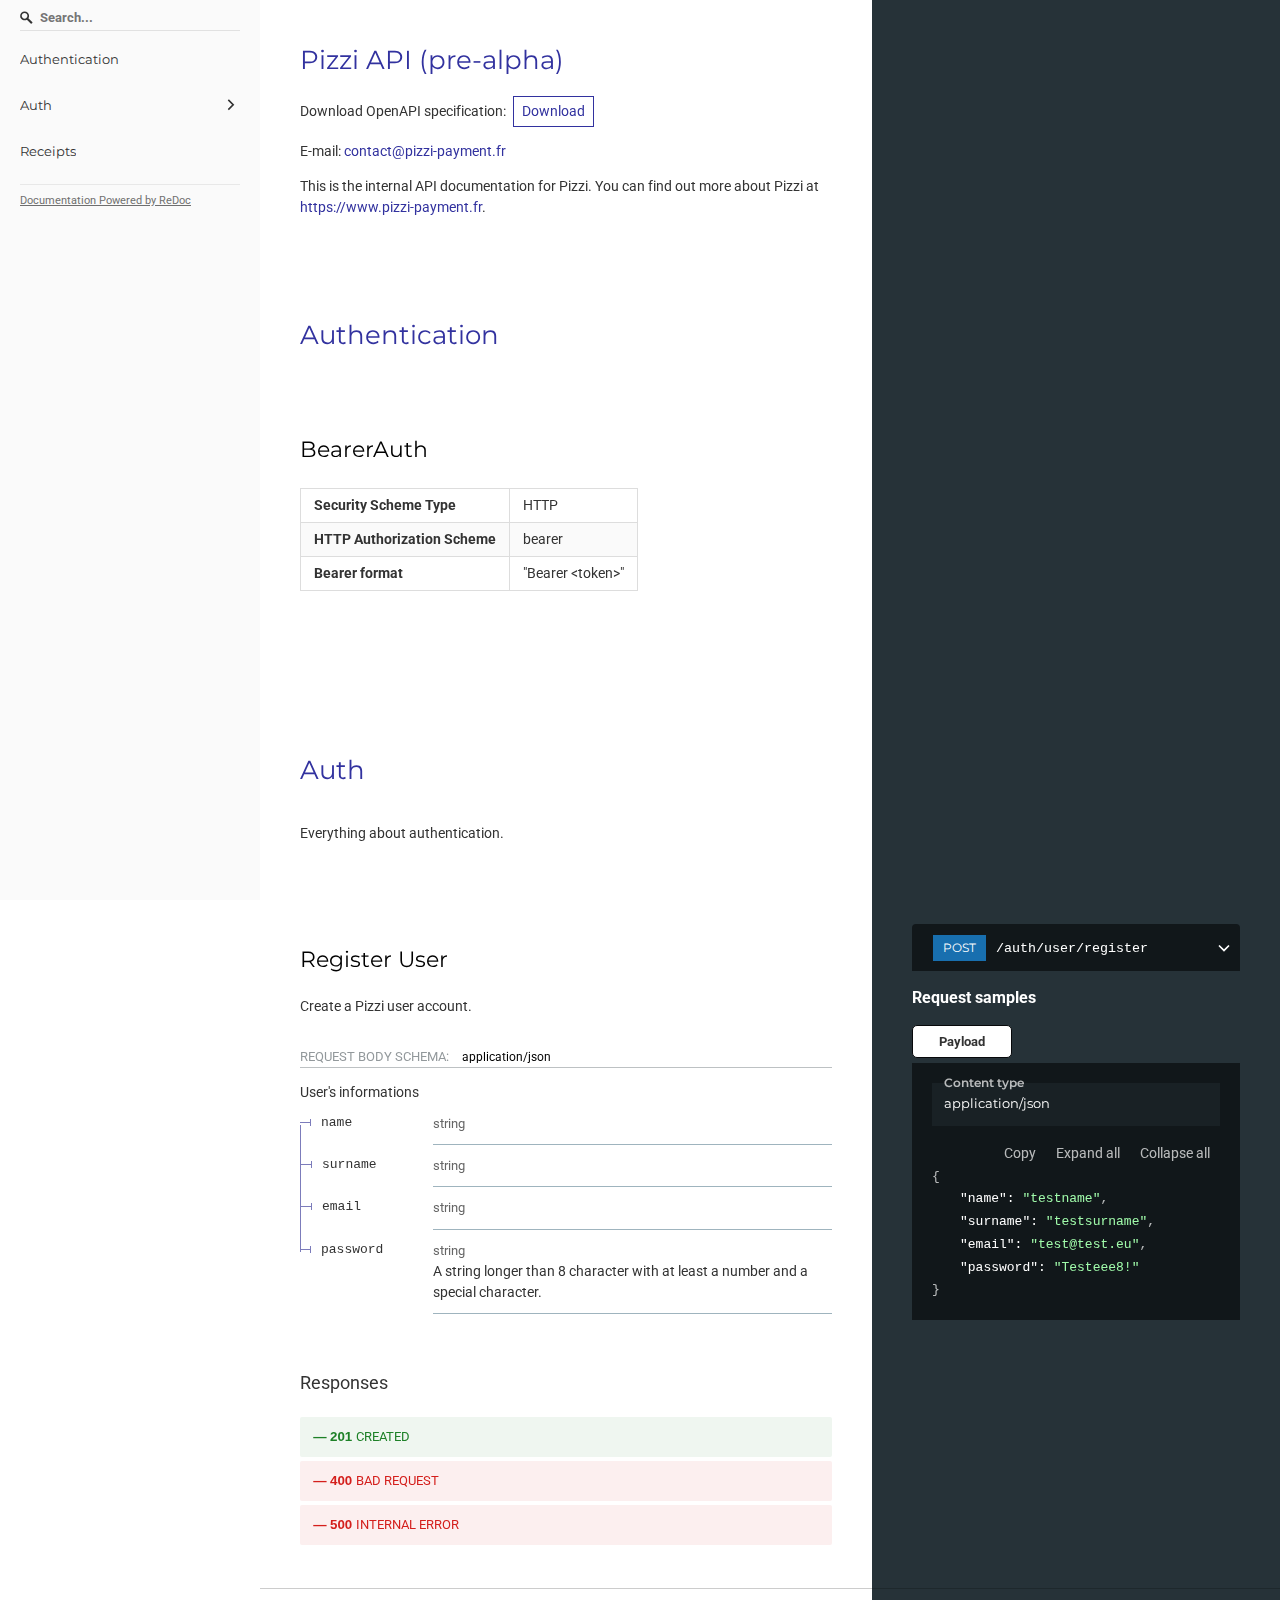
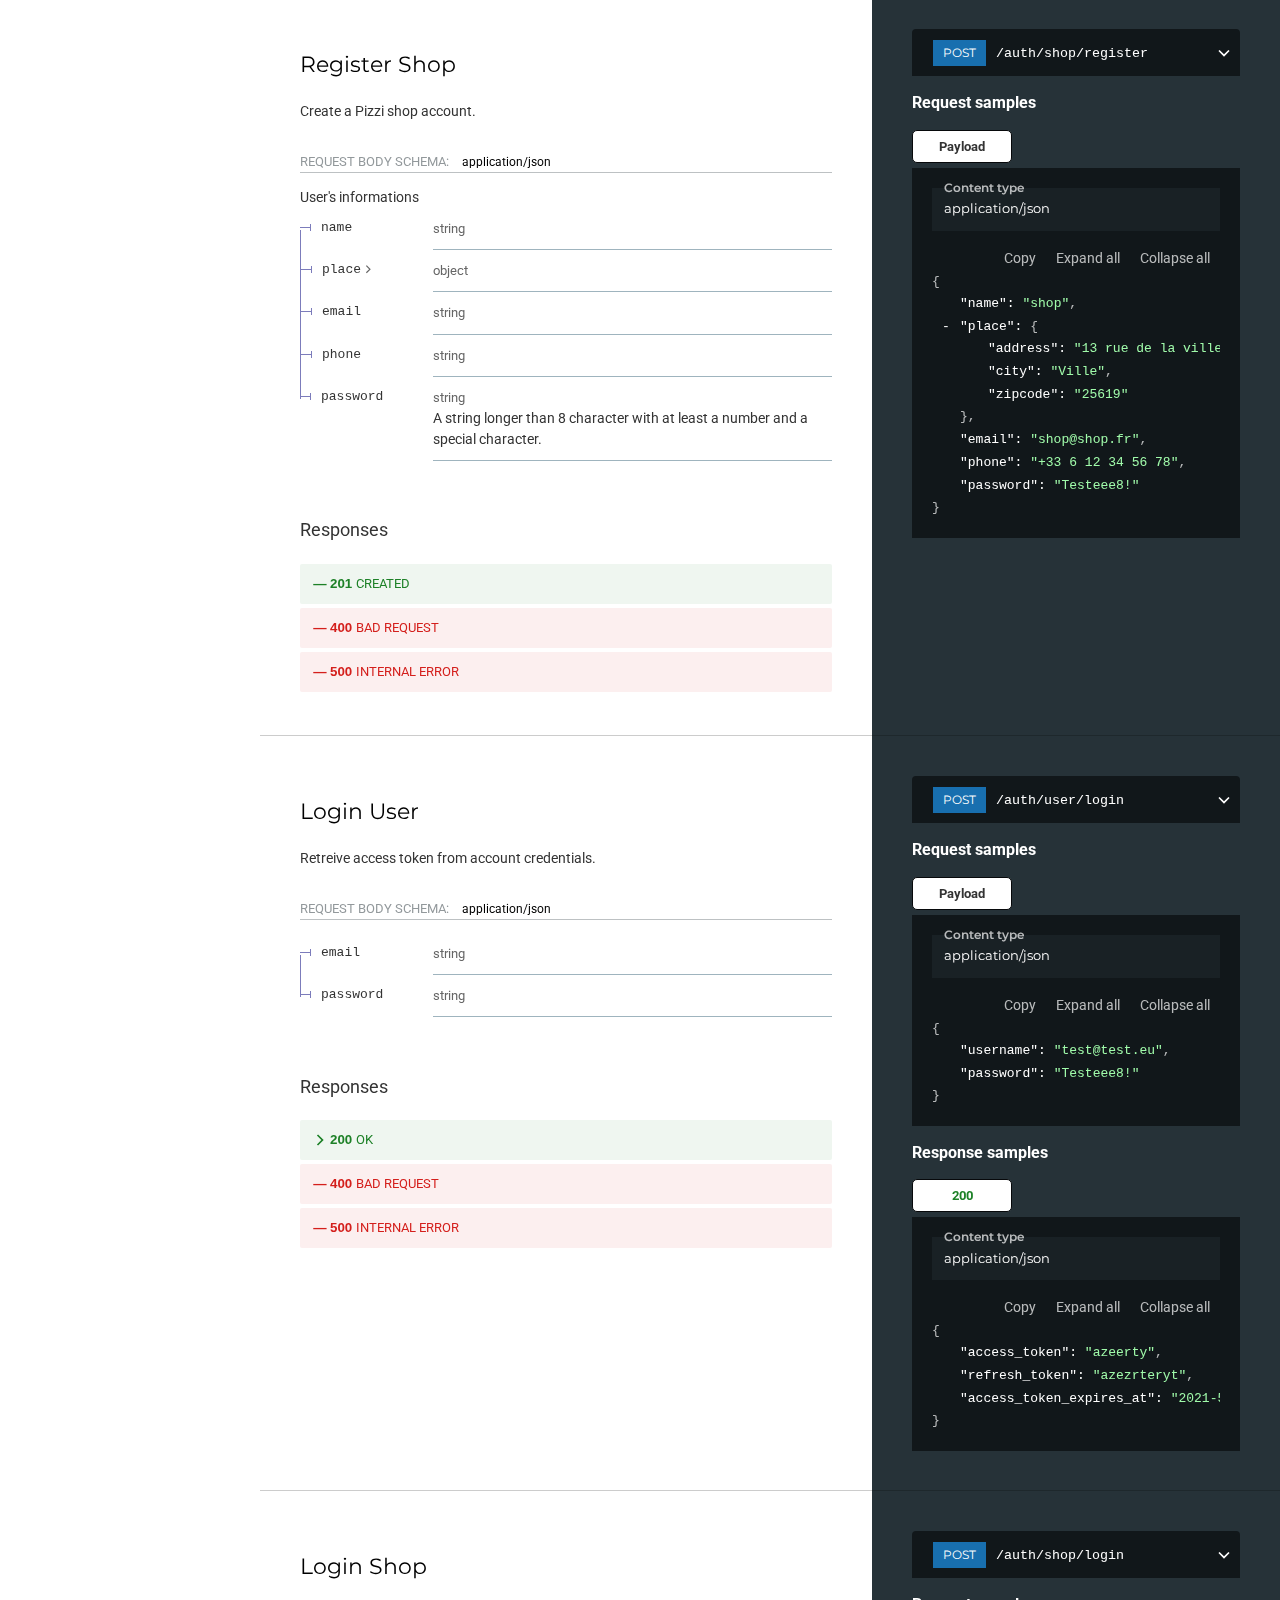
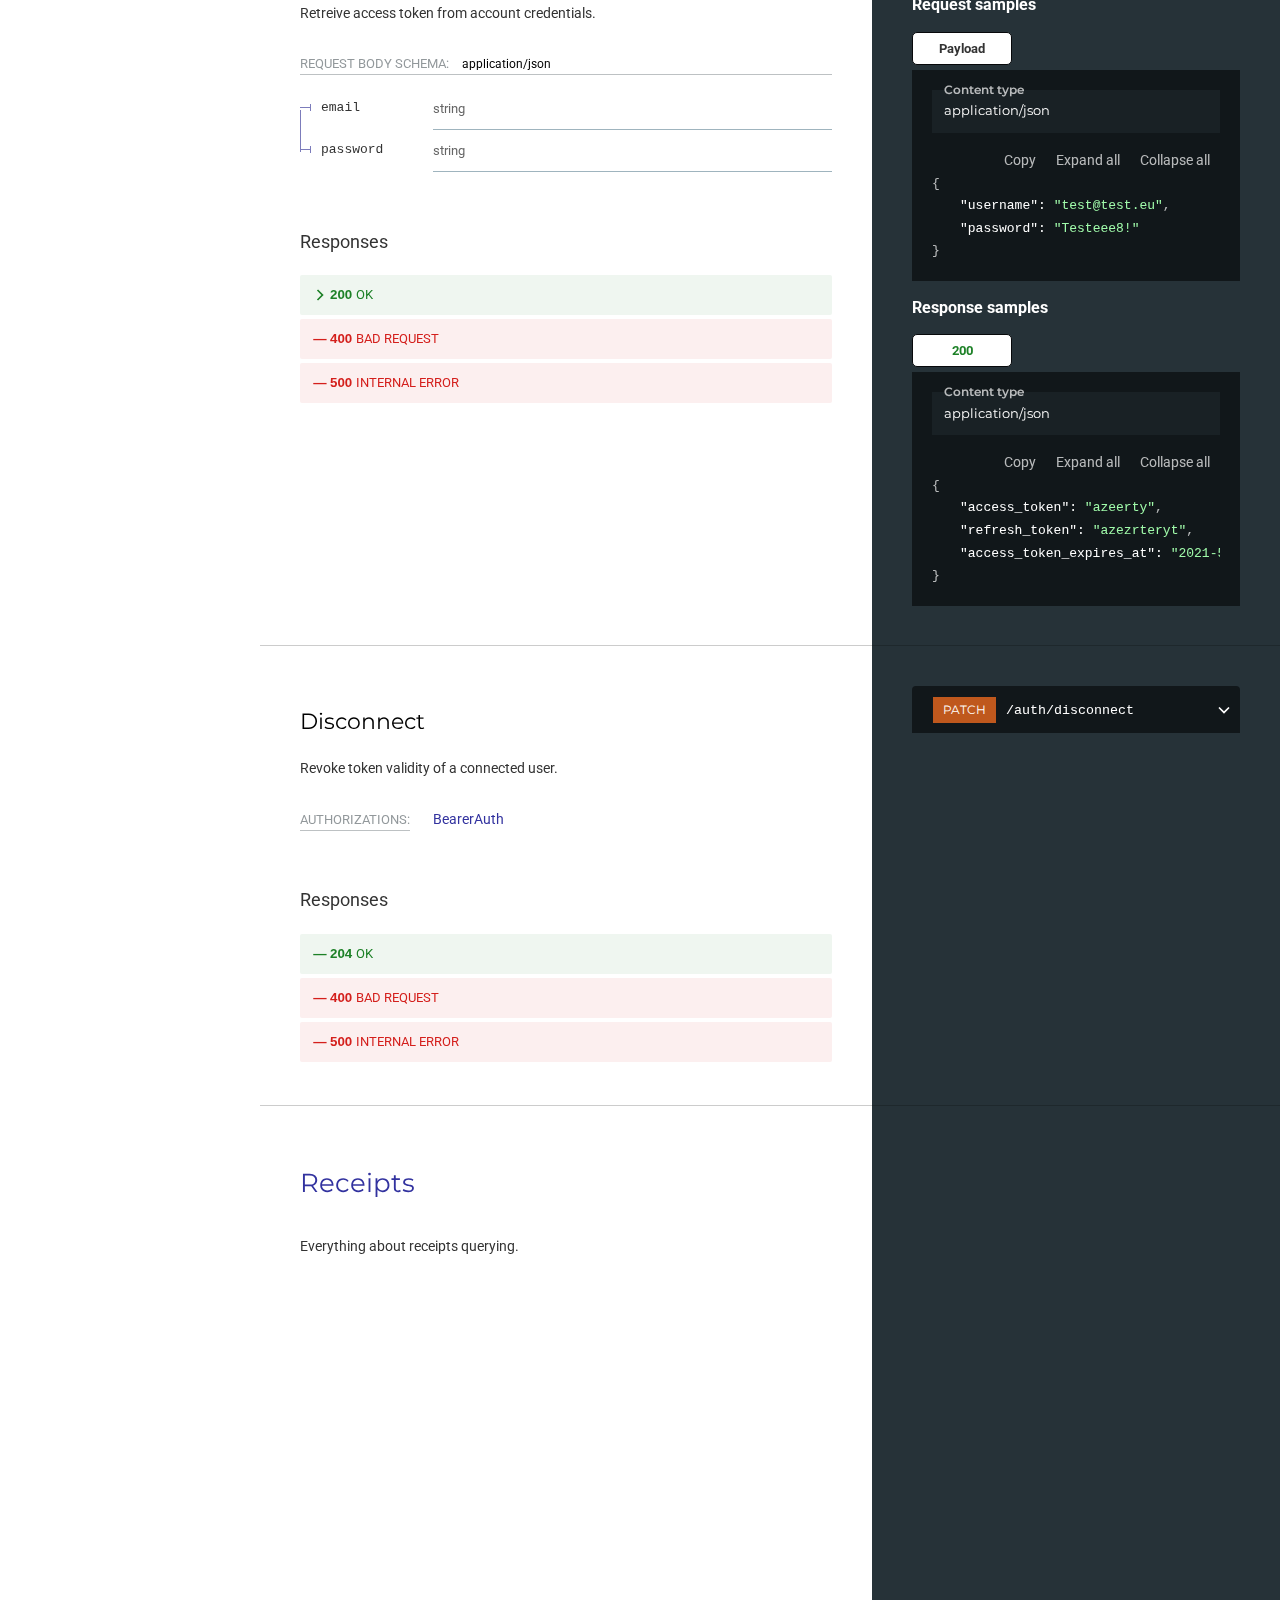
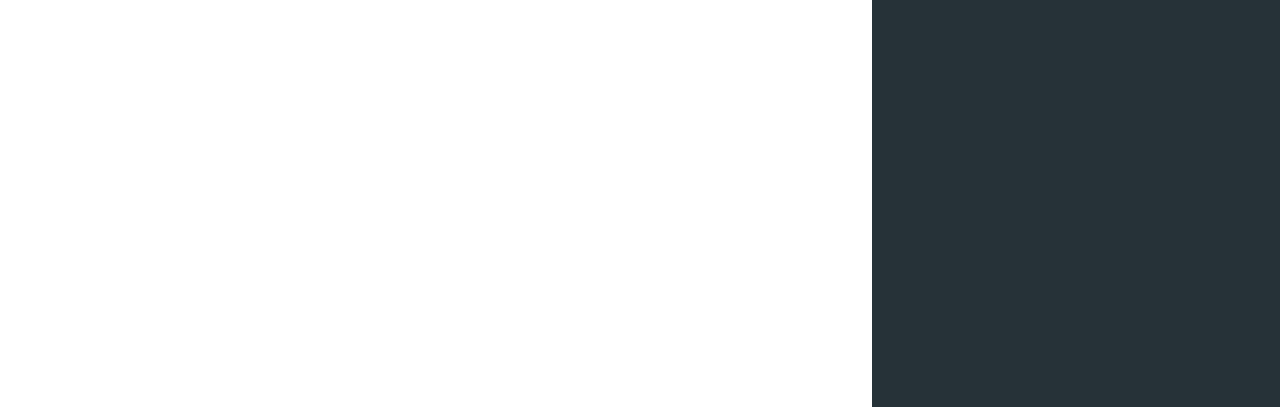
==== index.html @ 667a9a6f "Update documentation" ====
<!DOCTYPE html>
<html>

<head>
  <meta charset="utf8" />
  <title>Pizzi API</title>
  <!-- needed for adaptive design -->
  <meta name="viewport" content="width=device-width, initial-scale=1">
  <style>
    body {
      padding: 0;
      margin: 0;
    }
  </style>
  <script>/*!
 * ReDoc - OpenAPI/Swagger-generated API Reference Documentation
 * -------------------------------------------------------------
 *   Version: "2.0.0-rc.53"
 *   Repo: https://github.com/Redocly/redoc
 */
!function(e,t){"object"==typeof exports&&"object"==typeof module?module.exports=t(require("null"),function(){try{return require("esprima")}catch(e){}}()):"function"==typeof define&&define.amd?define(["null","esprima"],t):"object"==typeof exports?exports.Redoc=t(require("null"),function(){try{return require("esprima")}catch(e){}}()):e.Redoc=t(e.null,e.esprima)}(this,(function(e,t){return function(e){var t={};function n(r){if(t[r])return t[r].exports;var o=t[r]={i:r,l:!1,exports:{}};return e[r].call(o.exports,o,o.exports,n),o.l=!0,o.exports}return n.m=e,n.c=t,n.d=function(e,t,r){n.o(e,t)||Object.defineProperty(e,t,{enumerable:!0,get:r})},n.r=function(e){"undefined"!=typeof Symbol&&Symbol.toStringTag&&Object.defineProperty(e,Symbol.toStringTag,{value:"Module"}),Object.defineProperty(e,"__esModule",{value:!0})},n.t=function(e,t){if(1&t&&(e=n(e)),8&t)return e;if(4&t&&"object"==typeof e&&e&&e.__esModule)return e;var r=Object.create(null);if(n.r(r),Object.defineProperty(r,"default",{enumerable:!0,value:e}),2&t&&"string"!=typeof e)for(var o in e)n.d(r,o,function(t){return e[t]}.bind(null,o));return r},n.n=function(e){var t=e&&e.__esModule?function(){return e.default}:function(){return e};return n.d(t,"a",t),t},n.o=function(e,t){return Object.prototype.hasOwnProperty.call(e,t)},n.p="",n(n.s=219)}([function(e,t,n){"use strict";e.exports=n(293)},function(e,t,n){"use strict";n.r(t),n.d(t,"__extends",(function(){return o})),n.d(t,"__assign",(function(){return i})),n.d(t,"__rest",(function(){return a})),n.d(t,"__decorate",(function(){return s})),n.d(t,"__param",(function(){return l})),n.d(t,"__metadata",(function(){return c})),n.d(t,"__awaiter",(function(){return u})),n.d(t,"__generator",(function(){return p})),n.d(t,"__createBinding",(function(){return f})),n.d(t,"__exportStar",(function(){return d})),n.d(t,"__values",(function(){return h})),n.d(t,"__read",(function(){return m})),n.d(t,"__spread",(function(){return g})),n.d(t,"__spreadArrays",(function(){return v})),n.d(t,"__spreadArray",(function(){return y})),n.d(t,"__await",(function(){return b})),n.d(t,"__asyncGenerator",(function(){return x})),n.d(t,"__asyncDelegator",(function(){return w})),n.d(t,"__asyncValues",(function(){return _})),n.d(t,"__makeTemplateObject",(function(){return O})),n.d(t,"__importStar",(function(){return E})),n.d(t,"__importDefault",(function(){return S})),n.d(t,"__classPrivateFieldGet",(function(){return P})),n.d(t,"__classPrivateFieldSet",(function(){return j}));
/*! *****************************************************************************
Copyright (c) Microsoft Corporation.

Permission to use, copy, modify, and/or distribute this software for any
purpose with or without fee is hereby granted.

THE SOFTWARE IS PROVIDED "AS IS" AND THE AUTHOR DISCLAIMS ALL WARRANTIES WITH
REGARD TO THIS SOFTWARE INCLUDING ALL IMPLIED WARRANTIES OF MERCHANTABILITY
AND FITNESS. IN NO EVENT SHALL THE AUTHOR BE LIABLE FOR ANY SPECIAL, DIRECT,
INDIRECT, OR CONSEQUENTIAL DAMAGES OR ANY DAMAGES WHATSOEVER RESULTING FROM
LOSS OF USE, DATA OR PROFITS, WHETHER IN AN ACTION OF CONTRACT, NEGLIGENCE OR
OTHER TORTIOUS ACTION, ARISING OUT OF OR IN CONNECTION WITH THE USE OR
PERFORMANCE OF THIS SOFTWARE.
***************************************************************************** */
var r=function(e,t){return(r=Object.setPrototypeOf||{__proto__:[]}instanceof Array&&function(e,t){e.__proto__=t}||function(e,t){for(var n in t)Object.prototype.hasOwnProperty.call(t,n)&&(e[n]=t[n])})(e,t)};function o(e,t){if("function"!=typeof t&&null!==t)throw new TypeError("Class extends value "+String(t)+" is not a constructor or null");function n(){this.constructor=e}r(e,t),e.prototype=null===t?Object.create(t):(n.prototype=t.prototype,new n)}var i=function(){return(i=Object.assign||function(e){for(var t,n=1,r=arguments.length;n<r;n++)for(var o in t=arguments[n])Object.prototype.hasOwnProperty.call(t,o)&&(e[o]=t[o]);return e}).apply(this,arguments)};function a(e,t){var n={};for(var r in e)Object.prototype.hasOwnProperty.call(e,r)&&t.indexOf(r)<0&&(n[r]=e[r]);if(null!=e&&"function"==typeof Object.getOwnPropertySymbols){var o=0;for(r=Object.getOwnPropertySymbols(e);o<r.length;o++)t.indexOf(r[o])<0&&Object.prototype.propertyIsEnumerable.call(e,r[o])&&(n[r[o]]=e[r[o]])}return n}function s(e,t,n,r){var o,i=arguments.length,a=i<3?t:null===r?r=Object.getOwnPropertyDescriptor(t,n):r;if("object"==typeof Reflect&&"function"==typeof Reflect.decorate)a=Reflect.decorate(e,t,n,r);else for(var s=e.length-1;s>=0;s--)(o=e[s])&&(a=(i<3?o(a):i>3?o(t,n,a):o(t,n))||a);return i>3&&a&&Object.defineProperty(t,n,a),a}function l(e,t){return function(n,r){t(n,r,e)}}function c(e,t){if("object"==typeof Reflect&&"function"==typeof Reflect.metadata)return Reflect.metadata(e,t)}function u(e,t,n,r){return new(n||(n=Promise))((function(o,i){function a(e){try{l(r.next(e))}catch(e){i(e)}}function s(e){try{l(r.throw(e))}catch(e){i(e)}}function l(e){var t;e.done?o(e.value):(t=e.value,t instanceof n?t:new n((function(e){e(t)}))).then(a,s)}l((r=r.apply(e,t||[])).next())}))}function p(e,t){var n,r,o,i,a={label:0,sent:function(){if(1&o[0])throw o[1];return o[1]},trys:[],ops:[]};return i={next:s(0),throw:s(1),return:s(2)},"function"==typeof Symbol&&(i[Symbol.iterator]=function(){return this}),i;function s(i){return function(s){return function(i){if(n)throw new TypeError("Generator is already executing.");for(;a;)try{if(n=1,r&&(o=2&i[0]?r.return:i[0]?r.throw||((o=r.return)&&o.call(r),0):r.next)&&!(o=o.call(r,i[1])).done)return o;switch(r=0,o&&(i=[2&i[0],o.value]),i[0]){case 0:case 1:o=i;break;case 4:return a.label++,{value:i[1],done:!1};case 5:a.label++,r=i[1],i=[0];continue;case 7:i=a.ops.pop(),a.trys.pop();continue;default:if(!(o=a.trys,(o=o.length>0&&o[o.length-1])||6!==i[0]&&2!==i[0])){a=0;continue}if(3===i[0]&&(!o||i[1]>o[0]&&i[1]<o[3])){a.label=i[1];break}if(6===i[0]&&a.label<o[1]){a.label=o[1],o=i;break}if(o&&a.label<o[2]){a.label=o[2],a.ops.push(i);break}o[2]&&a.ops.pop(),a.trys.pop();continue}i=t.call(e,a)}catch(e){i=[6,e],r=0}finally{n=o=0}if(5&i[0])throw i[1];return{value:i[0]?i[1]:void 0,done:!0}}([i,s])}}}var f=Object.create?function(e,t,n,r){void 0===r&&(r=n),Object.defineProperty(e,r,{enumerable:!0,get:function(){return t[n]}})}:function(e,t,n,r){void 0===r&&(r=n),e[r]=t[n]};function d(e,t){for(var n in e)"default"===n||Object.prototype.hasOwnProperty.call(t,n)||f(t,e,n)}function h(e){var t="function"==typeof Symbol&&Symbol.iterator,n=t&&e[t],r=0;if(n)return n.call(e);if(e&&"number"==typeof e.length)return{next:function(){return e&&r>=e.length&&(e=void 0),{value:e&&e[r++],done:!e}}};throw new TypeError(t?"Object is not iterable.":"Symbol.iterator is not defined.")}function m(e,t){var n="function"==typeof Symbol&&e[Symbol.iterator];if(!n)return e;var r,o,i=n.call(e),a=[];try{for(;(void 0===t||t-- >0)&&!(r=i.next()).done;)a.push(r.value)}catch(e){o={error:e}}finally{try{r&&!r.done&&(n=i.return)&&n.call(i)}finally{if(o)throw o.error}}return a}function g(){for(var e=[],t=0;t<arguments.length;t++)e=e.concat(m(arguments[t]));return e}function v(){for(var e=0,t=0,n=arguments.length;t<n;t++)e+=arguments[t].length;var r=Array(e),o=0;for(t=0;t<n;t++)for(var i=arguments[t],a=0,s=i.length;a<s;a++,o++)r[o]=i[a];return r}function y(e,t){for(var n=0,r=t.length,o=e.length;n<r;n++,o++)e[o]=t[n];return e}function b(e){return this instanceof b?(this.v=e,this):new b(e)}function x(e,t,n){if(!Symbol.asyncIterator)throw new TypeError("Symbol.asyncIterator is not defined.");var r,o=n.apply(e,t||[]),i=[];return r={},a("next"),a("throw"),a("return"),r[Symbol.asyncIterator]=function(){return this},r;function a(e){o[e]&&(r[e]=function(t){return new Promise((function(n,r){i.push([e,t,n,r])>1||s(e,t)}))})}function s(e,t){try{(n=o[e](t)).value instanceof b?Promise.resolve(n.value.v).then(l,c):u(i[0][2],n)}catch(e){u(i[0][3],e)}var n}function l(e){s("next",e)}function c(e){s("throw",e)}function u(e,t){e(t),i.shift(),i.length&&s(i[0][0],i[0][1])}}function w(e){var t,n;return t={},r("next"),r("throw",(function(e){throw e})),r("return"),t[Symbol.iterator]=function(){return this},t;function r(r,o){t[r]=e[r]?function(t){return(n=!n)?{value:b(e[r](t)),done:"return"===r}:o?o(t):t}:o}}function _(e){if(!Symbol.asyncIterator)throw new TypeError("Symbol.asyncIterator is not defined.");var t,n=e[Symbol.asyncIterator];return n?n.call(e):(e=h(e),t={},r("next"),r("throw"),r("return"),t[Symbol.asyncIterator]=function(){return this},t);function r(n){t[n]=e[n]&&function(t){return new Promise((function(r,o){(function(e,t,n,r){Promise.resolve(r).then((function(t){e({value:t,done:n})}),t)})(r,o,(t=e[n](t)).done,t.value)}))}}}function O(e,t){return Object.defineProperty?Object.defineProperty(e,"raw",{value:t}):e.raw=t,e}var k=Object.create?function(e,t){Object.defineProperty(e,"default",{enumerable:!0,value:t})}:function(e,t){e.default=t};function E(e){if(e&&e.__esModule)return e;var t={};if(null!=e)for(var n in e)"default"!==n&&Object.prototype.hasOwnProperty.call(e,n)&&f(t,e,n);return k(t,e),t}function S(e){return e&&e.__esModule?e:{default:e}}function P(e,t,n,r){if("a"===n&&!r)throw new TypeError("Private accessor was defined without a getter");if("function"==typeof t?e!==t||!r:!t.has(e))throw new TypeError("Cannot read private member from an object whose class did not declare it");return"m"===n?r:"a"===n?r.call(e):r?r.value:t.get(e)}function j(e,t,n,r,o){if("m"===r)throw new TypeError("Private method is not writable");if("a"===r&&!o)throw new TypeError("Private accessor was defined without a setter");if("function"==typeof t?e!==t||!o:!t.has(e))throw new TypeError("Cannot write private member to an object whose class did not declare it");return"a"===r?o.call(e,n):o?o.value=n:t.set(e,n),n}},function(e,t,n){"use strict";(function(e){n.d(t,"a",(function(){return B})),n.d(t,"b",(function(){return pt})),n.d(t,"c",(function(){return Re})),n.d(t,"d",(function(){return Je})),n.d(t,"e",(function(){return Xe})),n.d(t,"f",(function(){return wt})),n.d(t,"g",(function(){return Ee})),n.d(t,"h",(function(){return At})),n.d(t,"i",(function(){return H})),n.d(t,"j",(function(){return Ct})),n.d(t,"k",(function(){return dn})),n.d(t,"l",(function(){return bn})),n.d(t,"m",(function(){return Tn})),n.d(t,"n",(function(){return Zt})),n.d(t,"o",(function(){return _e})),n.d(t,"p",(function(){return Bt})),n.d(t,"q",(function(){return Ot})),n.d(t,"r",(function(){return Qe}));function r(e){for(var t=arguments.length,n=new Array(t>1?t-1:0),r=1;r<t;r++)n[r-1]=arguments[r];throw new Error("number"==typeof e?"[MobX] minified error nr: "+e+(n.length?" "+n.map(String).join(","):"")+". Find the full error at: https://github.com/mobxjs/mobx/blob/main/packages/mobx/src/errors.ts":"[MobX] "+e)}var o={};function i(){return"undefined"!=typeof globalThis?globalThis:"undefined"!=typeof window?window:void 0!==e?e:"undefined"!=typeof self?self:o}var a=Object.assign,s=Object.getOwnPropertyDescriptor,l=Object.defineProperty,c=Object.prototype,u=[];Object.freeze(u);var p={};Object.freeze(p);var f="undefined"!=typeof Proxy,d=Object.toString();function h(){f||r("Proxy not available")}function m(e){var t=!1;return function(){if(!t)return t=!0,e.apply(this,arguments)}}var g=function(){};function v(e){return"function"==typeof e}function y(e){switch(typeof e){case"string":case"symbol":case"number":return!0}return!1}function b(e){return null!==e&&"object"==typeof e}function x(e){var t;if(!b(e))return!1;var n=Object.getPrototypeOf(e);return null==n||(null==(t=n.constructor)?void 0:t.toString())===d}function w(e,t,n){l(e,t,{enumerable:!1,writable:!0,configurable:!0,value:n})}function _(e,t,n){l(e,t,{enumerable:!1,writable:!1,configurable:!0,value:n})}function O(e,t){var n="isMobX"+e;return t.prototype[n]=!0,function(e){return b(e)&&!0===e[n]}}function k(e){return e instanceof Map}function E(e){return e instanceof Set}var S=void 0!==Object.getOwnPropertySymbols;function P(e){var t=Object.keys(e);if(!S)return t;var n=Object.getOwnPropertySymbols(e);return n.length?[].concat(t,n.filter((function(t){return c.propertyIsEnumerable.call(e,t)}))):t}var j="undefined"!=typeof Reflect&&Reflect.ownKeys?Reflect.ownKeys:S?function(e){return Object.getOwnPropertyNames(e).concat(Object.getOwnPropertySymbols(e))}:Object.getOwnPropertyNames;function T(e){return null===e?null:"object"==typeof e?""+e:e}function A(e,t){return c.hasOwnProperty.call(e,t)}var I=Object.getOwnPropertyDescriptors||function(e){var t={};return j(e).forEach((function(n){t[n]=s(e,n)})),t};function C(e,t){for(var n=0;n<t.length;n++){var r=t[n];r.enumerable=r.enumerable||!1,r.configurable=!0,"value"in r&&(r.writable=!0),Object.defineProperty(e,r.key,r)}}function R(e,t,n){return t&&C(e.prototype,t),n&&C(e,n),e}function N(){return(N=Object.assign||function(e){for(var t=1;t<arguments.length;t++){var n=arguments[t];for(var r in n)Object.prototype.hasOwnProperty.call(n,r)&&(e[r]=n[r])}return e}).apply(this,arguments)}function L(e,t){e.prototype=Object.create(t.prototype),e.prototype.constructor=e,e.__proto__=t}function D(e){if(void 0===e)throw new ReferenceError("this hasn't been initialised - super() hasn't been called");return e}function M(e,t){(null==t||t>e.length)&&(t=e.length);for(var n=0,r=new Array(t);n<t;n++)r[n]=e[n];return r}function F(e,t){var n;if("undefined"==typeof Symbol||null==e[Symbol.iterator]){if(Array.isArray(e)||(n=function(e,t){if(e){if("string"==typeof e)return M(e,t);var n=Object.prototype.toString.call(e).slice(8,-1);return"Object"===n&&e.constructor&&(n=e.constructor.name),"Map"===n||"Set"===n?Array.from(e):"Arguments"===n||/^(?:Ui|I)nt(?:8|16|32)(?:Clamped)?Array$/.test(n)?M(e,t):void 0}}(e))||t&&e&&"number"==typeof e.length){n&&(e=n);var r=0;return function(){return r>=e.length?{done:!0}:{done:!1,value:e[r++]}}}throw new TypeError("Invalid attempt to iterate non-iterable instance.\nIn order to be iterable, non-array objects must have a [Symbol.iterator]() method.")}return(n=e[Symbol.iterator]()).next.bind(n)}var z=Symbol("mobx-stored-annotations");function $(e){return Object.assign((function(t,n){U(t,n,e)}),e)}function U(e,t,n){A(e,z)||w(e,z,N({},e[z])),function(e){return"override"===e.annotationType_}(n)||(e[z][t]=n)}var B=Symbol("mobx administration"),q=function(){function e(e){void 0===e&&(e="Atom"),this.name_=void 0,this.isPendingUnobservation_=!1,this.isBeingObserved_=!1,this.observers_=new Set,this.diffValue_=0,this.lastAccessedBy_=0,this.lowestObserverState_=Fe.NOT_TRACKING_,this.onBOL=void 0,this.onBUOL=void 0,this.name_=e}var t=e.prototype;return t.onBO=function(){this.onBOL&&this.onBOL.forEach((function(e){return e()}))},t.onBUO=function(){this.onBUOL&&this.onBUOL.forEach((function(e){return e()}))},t.reportObserved=function(){return ct(this)},t.reportChanged=function(){st(),ut(this),lt()},t.toString=function(){return this.name_},e}(),V=O("Atom",q);function H(e,t,n){void 0===t&&(t=g),void 0===n&&(n=g);var r,o=new q(e);return t!==g&&Tt("onBO",o,t,r),n!==g&&jt(o,n),o}var W={identity:function(e,t){return e===t},structural:function(e,t){return Vn(e,t)},default:function(e,t){return Object.is(e,t)},shallow:function(e,t){return Vn(e,t,1)}};function Y(e,t,n){return Ut(e)?e:Array.isArray(e)?_e.array(e,{name:n}):x(e)?_e.object(e,void 0,{name:n}):k(e)?_e.map(e,{name:n}):E(e)?_e.set(e,{name:n}):e}function Q(e){return e}function G(e,t){return{annotationType_:e,options_:t,make_:K,extend_:X}}function K(e,t){for(var n,o,i,a=!1,u=e.target_,p=null!=(n=null==(o=this.options_)?void 0:o.bound)&&n;u&&u!==c;){var f=s(u,t);if(f){if(u===e.target_||p){var d=J(e,this,t,f);if(!e.defineProperty_(t,d))return;if(a=!0,p)break}if(u!==e.target_){if(kt(f.value)){a=!0;break}var h=J(e,this,t,f,!1);l(u,t,h),a=!0}}u=Object.getPrototypeOf(u)}a?An(e,this,t):(null==(i=e.target_[z])?void 0:i[t])||r(1,this.annotationType_,e.name_+"."+t.toString())}function X(e,t,n,r){var o=J(e,this,t,n);return e.defineProperty_(t,o,r)}function J(e,t,n,r,o){var i,a,s,l,c,u;void 0===o&&(o=rt.safeDescriptors),u=r,t.annotationType_,u.value;var p,f=r.value;(null==(i=t.options_)?void 0:i.bound)&&(f=f.bind(null!=(p=e.proxy_)?p:e.target_));return{value:Ie(null!=(a=null==(s=t.options_)?void 0:s.name)?a:n.toString(),f,null!=(l=null==(c=t.options_)?void 0:c.autoAction)&&l),configurable:!o||e.isPlainObject_,enumerable:!1,writable:!o}}function Z(e,t){return{annotationType_:e,options_:t,make_:ee,extend_:te}}function ee(e,t){for(var n,o=!1,i=e.target_;i&&i!==c;){var a=s(i,t);if(a){if(i!==e.target_){if(zt(a.value)){o=!0;break}var u=ne(e,this,t,a,!1);l(i,t,u)}else{var p=ne(e,this,t,a);if(!e.defineProperty_(t,p))return}o=!0}i=Object.getPrototypeOf(i)}o?An(e,this,t):(null==(n=e.target_[z])?void 0:n[t])||r(1,this.annotationType_,e.name_+"."+t.toString())}function te(e,t,n,r){var o=ne(e,this,t,n);return e.defineProperty_(t,o,r)}function ne(e,t,n,r,o){var i;return void 0===o&&(o=rt.safeDescriptors),i=r,t.annotationType_,i.value,{value:Mt(r.value),configurable:!o||e.isPlainObject_,enumerable:!1,writable:!o}}function re(e,t){return{annotationType_:e,options_:t,make_:oe,extend_:ie}}function oe(e,t){for(var n,o=e.target_;o&&o!==c;){var i=s(o,t);if(i){if(ae(e,this,t,i),!e.defineComputedProperty_(t,N({},this.options_,{get:i.get,set:i.set})))return;return void An(e,this,t)}o=Object.getPrototypeOf(o)}(null==(n=e.target_[z])?void 0:n[t])||r(1,this.annotationType_,e.name_+"."+t.toString())}function ie(e,t,n,r){return ae(e,this,t,n),e.defineComputedProperty_(t,N({},this.options_,{get:n.get,set:n.set}),r)}function ae(e,t,n,r){t.annotationType_,r.get}function se(e,t){return{annotationType_:e,options_:t,make_:le,extend_:ce}}function le(e,t){for(var n,o=e.target_;o&&o!==c;){var i=s(o,t);if(i){var a,l;if(ue(e,this,t,i),!e.defineObservableProperty_(t,i.value,null!=(a=null==(l=this.options_)?void 0:l.enhancer)?a:Y))return;return void An(e,this,t)}o=Object.getPrototypeOf(o)}(null==(n=e.target_[z])?void 0:n[t])||r(1,this.annotationType_,e.name_+"."+t.toString())}function ce(e,t,n,r){var o,i;return ue(e,this,t,n),e.defineObservableProperty_(t,n.value,null!=(o=null==(i=this.options_)?void 0:i.enhancer)?o:Y,r)}function ue(e,t,n,r){t.annotationType_}var pe={deep:!0,name:void 0,defaultDecorator:void 0,proxy:!0};function fe(e){return e||pe}Object.freeze(pe);var de=se("observable"),he=se("observable.ref",{enhancer:Q}),me=se("observable.shallow",{enhancer:function(e,t,n){return null==e||Tn(e)||dn(e)||bn(e)||_n(e)?e:Array.isArray(e)?_e.array(e,{name:n,deep:!1}):x(e)?_e.object(e,void 0,{name:n,deep:!1}):k(e)?_e.map(e,{name:n,deep:!1}):E(e)?_e.set(e,{name:n,deep:!1}):void 0}}),ge=se("observable.struct",{enhancer:function(e,t){return Vn(e,t)?t:e}}),ve=$(de);function ye(e){return!0===e.deep?Y:!1===e.deep?Q:(t=e.defaultDecorator)&&null!=(n=null==(r=t.options_)?void 0:r.enhancer)?n:Y;var t,n,r}function be(e,t,n){if(!y(t))return Ut(e)?e:x(e)?_e.object(e,t,n):Array.isArray(e)?_e.array(e,t):k(e)?_e.map(e,t):E(e)?_e.set(e,t):"object"==typeof e&&null!==e?e:_e.box(e,t);U(e,t,de)}Object.assign(be,ve);var xe,we,_e=a(be,{box:function(e,t){var n=fe(t);return new Me(e,ye(n),n.name,!0,n.equals)},array:function(e,t){var n=fe(t);return(!1===rt.useProxies||!1===n.proxy?zn:rn)(e,ye(n),n.name)},map:function(e,t){var n=fe(t);return new yn(e,ye(n),n.name)},set:function(e,t){var n=fe(t);return new wn(e,ye(n),n.name)},object:function(e,t,n){return It(!1===rt.useProxies||!1===(null==n?void 0:n.proxy)?Sn({},n):function(e,t){var n,r;return h(),e=Sn(e,t),null!=(r=(n=e[B]).proxy_)?r:n.proxy_=new Proxy(e,Wt)}({},n),e,t)},ref:$(he),shallow:$(me),deep:ve,struct:$(ge)}),Oe=re("computed"),ke=re("computed.struct",{equals:W.structural}),Ee=function(e,t){if(y(t))return U(e,t,Oe);if(x(e))return $(re("computed",e));var n=x(t)?t:{};return n.get=e,n.name||(n.name=e.name||""),new $e(n)};Object.assign(Ee,Oe),Ee.struct=$(ke);var Se,Pe=0,je=1,Te=null!=(xe=null==(we=s((function(){}),"name"))?void 0:we.configurable)&&xe,Ae={value:"action",configurable:!0,writable:!1,enumerable:!1};function Ie(e,t,n,r){function o(){return Ce(e,n,t,r||this,arguments)}return void 0===n&&(n=!1),o.isMobxAction=!0,Te&&(Ae.value=e,Object.defineProperty(o,"name",Ae)),o}function Ce(e,t,n,o,i){var a=function(e,t,n,r){0;var o=rt.trackingDerivation,i=!t||!o;st();var a=rt.allowStateChanges;i&&(Ge(),a=Ne(!0));var s=Xe(!0),l={runAsAction_:i,prevDerivation_:o,prevAllowStateChanges_:a,prevAllowStateReads_:s,notifySpy_:!1,startTime_:0,actionId_:je++,parentActionId_:Pe};return Pe=l.actionId_,l}(0,t);try{return n.apply(o,i)}catch(e){throw a.error_=e,e}finally{!function(e){Pe!==e.actionId_&&r(30);Pe=e.parentActionId_,void 0!==e.error_&&(rt.suppressReactionErrors=!0);Le(e.prevAllowStateChanges_),Je(e.prevAllowStateReads_),lt(),e.runAsAction_&&Ke(e.prevDerivation_);0;rt.suppressReactionErrors=!1}(a)}}function Re(e,t){var n=Ne(e);try{return t()}finally{Le(n)}}function Ne(e){var t=rt.allowStateChanges;return rt.allowStateChanges=e,t}function Le(e){rt.allowStateChanges=e}Se=Symbol.toPrimitive;var De,Me=function(e){function t(t,n,r,o,i){var a;return void 0===r&&(r="ObservableValue"),void 0===o&&(o=!0),void 0===i&&(i=W.default),(a=e.call(this,r)||this).enhancer=void 0,a.name_=void 0,a.equals=void 0,a.hasUnreportedChange_=!1,a.interceptors_=void 0,a.changeListeners_=void 0,a.value_=void 0,a.dehancer=void 0,a.enhancer=n,a.name_=r,a.equals=i,a.value_=n(t,void 0,r),a}L(t,e);var n=t.prototype;return n.dehanceValue=function(e){return void 0!==this.dehancer?this.dehancer(e):e},n.set=function(e){this.value_;if((e=this.prepareNewValue_(e))!==rt.UNCHANGED){0,this.setNewValue_(e)}},n.prepareNewValue_=function(e){if(He(this),Yt(this)){var t=Gt(this,{object:this,type:en,newValue:e});if(!t)return rt.UNCHANGED;e=t.newValue}return e=this.enhancer(e,this.value_,this.name_),this.equals(this.value_,e)?rt.UNCHANGED:e},n.setNewValue_=function(e){var t=this.value_;this.value_=e,this.reportChanged(),Kt(this)&&Jt(this,{type:en,object:this,newValue:e,oldValue:t})},n.get=function(){return this.reportObserved(),this.dehanceValue(this.value_)},n.intercept_=function(e){return Qt(this,e)},n.observe_=function(e,t){return t&&e({observableKind:"value",debugObjectName:this.name_,object:this,type:en,newValue:this.value_,oldValue:void 0}),Xt(this,e)},n.raw=function(){return this.value_},n.toJSON=function(){return this.get()},n.toString=function(){return this.name_+"["+this.value_+"]"},n.valueOf=function(){return T(this.get())},n[Se]=function(){return this.valueOf()},t}(q);De=Symbol.toPrimitive;var Fe,ze,$e=function(){function e(e){this.dependenciesState_=Fe.NOT_TRACKING_,this.observing_=[],this.newObserving_=null,this.isBeingObserved_=!1,this.isPendingUnobservation_=!1,this.observers_=new Set,this.diffValue_=0,this.runId_=0,this.lastAccessedBy_=0,this.lowestObserverState_=Fe.UP_TO_DATE_,this.unboundDepsCount_=0,this.value_=new Be(null),this.name_=void 0,this.triggeredBy_=void 0,this.isComputing_=!1,this.isRunningSetter_=!1,this.derivation=void 0,this.setter_=void 0,this.isTracing_=ze.NONE,this.scope_=void 0,this.equals_=void 0,this.requiresReaction_=void 0,this.keepAlive_=void 0,this.onBOL=void 0,this.onBUOL=void 0,e.get||r(31),this.derivation=e.get,this.name_=e.name||"ComputedValue",e.set&&(this.setter_=Ie("ComputedValue-setter",e.set)),this.equals_=e.equals||(e.compareStructural||e.struct?W.structural:W.default),this.scope_=e.context,this.requiresReaction_=!!e.requiresReaction,this.keepAlive_=!!e.keepAlive}var t=e.prototype;return t.onBecomeStale_=function(){!function(e){if(e.lowestObserverState_!==Fe.UP_TO_DATE_)return;e.lowestObserverState_=Fe.POSSIBLY_STALE_,e.observers_.forEach((function(e){e.dependenciesState_===Fe.UP_TO_DATE_&&(e.dependenciesState_=Fe.POSSIBLY_STALE_,e.onBecomeStale_())}))}(this)},t.onBO=function(){this.onBOL&&this.onBOL.forEach((function(e){return e()}))},t.onBUO=function(){this.onBUOL&&this.onBUOL.forEach((function(e){return e()}))},t.get=function(){if(this.isComputing_&&r(32,this.name_,this.derivation),0!==rt.inBatch||0!==this.observers_.size||this.keepAlive_){if(ct(this),Ve(this)){var e=rt.trackingContext;this.keepAlive_&&!e&&(rt.trackingContext=this),this.trackAndCompute()&&function(e){if(e.lowestObserverState_===Fe.STALE_)return;e.lowestObserverState_=Fe.STALE_,e.observers_.forEach((function(t){t.dependenciesState_===Fe.POSSIBLY_STALE_?t.dependenciesState_=Fe.STALE_:t.dependenciesState_===Fe.UP_TO_DATE_&&(e.lowestObserverState_=Fe.UP_TO_DATE_)}))}(this),rt.trackingContext=e}}else Ve(this)&&(this.warnAboutUntrackedRead_(),st(),this.value_=this.computeValue_(!1),lt());var t=this.value_;if(qe(t))throw t.cause;return t},t.set=function(e){if(this.setter_){this.isRunningSetter_&&r(33,this.name_),this.isRunningSetter_=!0;try{this.setter_.call(this.scope_,e)}finally{this.isRunningSetter_=!1}}else r(34,this.name_)},t.trackAndCompute=function(){var e=this.value_,t=this.dependenciesState_===Fe.NOT_TRACKING_,n=this.computeValue_(!0);var r=t||qe(e)||qe(n)||!this.equals_(e,n);return r&&(this.value_=n),r},t.computeValue_=function(e){this.isComputing_=!0;var t,n=Ne(!1);if(e)t=We(this,this.derivation,this.scope_);else if(!0===rt.disableErrorBoundaries)t=this.derivation.call(this.scope_);else try{t=this.derivation.call(this.scope_)}catch(e){t=new Be(e)}return Le(n),this.isComputing_=!1,t},t.suspend_=function(){this.keepAlive_||(Ye(this),this.value_=void 0)},t.observe_=function(e,t){var n=this,r=!0,o=void 0;return Et((function(){var i=n.get();if(!r||t){var a=Ge();e({observableKind:"computed",debugObjectName:n.name_,type:en,object:n,newValue:i,oldValue:o}),Ke(a)}r=!1,o=i}))},t.warnAboutUntrackedRead_=function(){},t.toString=function(){return this.name_+"["+this.derivation.toString()+"]"},t.valueOf=function(){return T(this.get())},t[De]=function(){return this.valueOf()},e}(),Ue=O("ComputedValue",$e);!function(e){e[e.NOT_TRACKING_=-1]="NOT_TRACKING_",e[e.UP_TO_DATE_=0]="UP_TO_DATE_",e[e.POSSIBLY_STALE_=1]="POSSIBLY_STALE_",e[e.STALE_=2]="STALE_"}(Fe||(Fe={})),function(e){e[e.NONE=0]="NONE",e[e.LOG=1]="LOG",e[e.BREAK=2]="BREAK"}(ze||(ze={}));var Be=function(e){this.cause=void 0,this.cause=e};function qe(e){return e instanceof Be}function Ve(e){switch(e.dependenciesState_){case Fe.UP_TO_DATE_:return!1;case Fe.NOT_TRACKING_:case Fe.STALE_:return!0;case Fe.POSSIBLY_STALE_:for(var t=Xe(!0),n=Ge(),r=e.observing_,o=r.length,i=0;i<o;i++){var a=r[i];if(Ue(a)){if(rt.disableErrorBoundaries)a.get();else try{a.get()}catch(e){return Ke(n),Je(t),!0}if(e.dependenciesState_===Fe.STALE_)return Ke(n),Je(t),!0}}return Ze(e),Ke(n),Je(t),!1}}function He(e){}function We(e,t,n){var r=Xe(!0);Ze(e),e.newObserving_=new Array(e.observing_.length+100),e.unboundDepsCount_=0,e.runId_=++rt.runId;var o,i=rt.trackingDerivation;if(rt.trackingDerivation=e,rt.inBatch++,!0===rt.disableErrorBoundaries)o=t.call(n);else try{o=t.call(n)}catch(e){o=new Be(e)}return rt.inBatch--,rt.trackingDerivation=i,function(e){for(var t=e.observing_,n=e.observing_=e.newObserving_,r=Fe.UP_TO_DATE_,o=0,i=e.unboundDepsCount_,a=0;a<i;a++){var s=n[a];0===s.diffValue_&&(s.diffValue_=1,o!==a&&(n[o]=s),o++),s.dependenciesState_>r&&(r=s.dependenciesState_)}n.length=o,e.newObserving_=null,i=t.length;for(;i--;){var l=t[i];0===l.diffValue_&&it(l,e),l.diffValue_=0}for(;o--;){var c=n[o];1===c.diffValue_&&(c.diffValue_=0,ot(c,e))}r!==Fe.UP_TO_DATE_&&(e.dependenciesState_=r,e.onBecomeStale_())}(e),Je(r),o}function Ye(e){var t=e.observing_;e.observing_=[];for(var n=t.length;n--;)it(t[n],e);e.dependenciesState_=Fe.NOT_TRACKING_}function Qe(e){var t=Ge();try{return e()}finally{Ke(t)}}function Ge(){var e=rt.trackingDerivation;return rt.trackingDerivation=null,e}function Ke(e){rt.trackingDerivation=e}function Xe(e){var t=rt.allowStateReads;return rt.allowStateReads=e,t}function Je(e){rt.allowStateReads=e}function Ze(e){if(e.dependenciesState_!==Fe.UP_TO_DATE_){e.dependenciesState_=Fe.UP_TO_DATE_;for(var t=e.observing_,n=t.length;n--;)t[n].lowestObserverState_=Fe.UP_TO_DATE_}}var et=function(){this.version=6,this.UNCHANGED={},this.trackingDerivation=null,this.trackingContext=null,this.runId=0,this.mobxGuid=0,this.inBatch=0,this.pendingUnobservations=[],this.pendingReactions=[],this.isRunningReactions=!1,this.allowStateChanges=!1,this.allowStateReads=!0,this.enforceActions=!0,this.spyListeners=[],this.globalReactionErrorHandlers=[],this.computedRequiresReaction=!1,this.reactionRequiresObservable=!1,this.observableRequiresReaction=!1,this.disableErrorBoundaries=!1,this.suppressReactionErrors=!1,this.useProxies=!0,this.verifyProxies=!1,this.safeDescriptors=!0},tt=!0,nt=!1,rt=function(){var e=i();return e.__mobxInstanceCount>0&&!e.__mobxGlobals&&(tt=!1),e.__mobxGlobals&&e.__mobxGlobals.version!==(new et).version&&(tt=!1),tt?e.__mobxGlobals?(e.__mobxInstanceCount+=1,e.__mobxGlobals.UNCHANGED||(e.__mobxGlobals.UNCHANGED={}),e.__mobxGlobals):(e.__mobxInstanceCount=1,e.__mobxGlobals=new et):(setTimeout((function(){nt||r(35)}),1),new et)}();function ot(e,t){e.observers_.add(t),e.lowestObserverState_>t.dependenciesState_&&(e.lowestObserverState_=t.dependenciesState_)}function it(e,t){e.observers_.delete(t),0===e.observers_.size&&at(e)}function at(e){!1===e.isPendingUnobservation_&&(e.isPendingUnobservation_=!0,rt.pendingUnobservations.push(e))}function st(){rt.inBatch++}function lt(){if(0==--rt.inBatch){dt();for(var e=rt.pendingUnobservations,t=0;t<e.length;t++){var n=e[t];n.isPendingUnobservation_=!1,0===n.observers_.size&&(n.isBeingObserved_&&(n.isBeingObserved_=!1,n.onBUO()),n instanceof $e&&n.suspend_())}rt.pendingUnobservations=[]}}function ct(e){var t=rt.trackingDerivation;return null!==t?(t.runId_!==e.lastAccessedBy_&&(e.lastAccessedBy_=t.runId_,t.newObserving_[t.unboundDepsCount_++]=e,!e.isBeingObserved_&&rt.trackingContext&&(e.isBeingObserved_=!0,e.onBO())),!0):(0===e.observers_.size&&rt.inBatch>0&&at(e),!1)}function ut(e){e.lowestObserverState_!==Fe.STALE_&&(e.lowestObserverState_=Fe.STALE_,e.observers_.forEach((function(e){e.dependenciesState_===Fe.UP_TO_DATE_&&e.onBecomeStale_(),e.dependenciesState_=Fe.STALE_})))}var pt=function(){function e(e,t,n,r){void 0===e&&(e="Reaction"),void 0===r&&(r=!1),this.name_=void 0,this.onInvalidate_=void 0,this.errorHandler_=void 0,this.requiresObservable_=void 0,this.observing_=[],this.newObserving_=[],this.dependenciesState_=Fe.NOT_TRACKING_,this.diffValue_=0,this.runId_=0,this.unboundDepsCount_=0,this.isDisposed_=!1,this.isScheduled_=!1,this.isTrackPending_=!1,this.isRunning_=!1,this.isTracing_=ze.NONE,this.name_=e,this.onInvalidate_=t,this.errorHandler_=n,this.requiresObservable_=r}var t=e.prototype;return t.onBecomeStale_=function(){this.schedule_()},t.schedule_=function(){this.isScheduled_||(this.isScheduled_=!0,rt.pendingReactions.push(this),dt())},t.isScheduled=function(){return this.isScheduled_},t.runReaction_=function(){if(!this.isDisposed_){st(),this.isScheduled_=!1;var e=rt.trackingContext;if(rt.trackingContext=this,Ve(this)){this.isTrackPending_=!0;try{this.onInvalidate_()}catch(e){this.reportExceptionInDerivation_(e)}}rt.trackingContext=e,lt()}},t.track=function(e){if(!this.isDisposed_){st();0,this.isRunning_=!0;var t=rt.trackingContext;rt.trackingContext=this;var n=We(this,e,void 0);rt.trackingContext=t,this.isRunning_=!1,this.isTrackPending_=!1,this.isDisposed_&&Ye(this),qe(n)&&this.reportExceptionInDerivation_(n.cause),lt()}},t.reportExceptionInDerivation_=function(e){var t=this;if(this.errorHandler_)this.errorHandler_(e,this);else{if(rt.disableErrorBoundaries)throw e;var n="[mobx] uncaught error in '"+this+"'";rt.suppressReactionErrors||console.error(n,e),rt.globalReactionErrorHandlers.forEach((function(n){return n(e,t)}))}},t.dispose=function(){this.isDisposed_||(this.isDisposed_=!0,this.isRunning_||(st(),Ye(this),lt()))},t.getDisposer_=function(){var e=this.dispose.bind(this);return e[B]=this,e},t.toString=function(){return"Reaction["+this.name_+"]"},t.trace=function(e){void 0===e&&(e=!1),function(){r("trace() is not available in production builds");for(var e=!1,t=arguments.length,n=new Array(t),o=0;o<t;o++)n[o]=arguments[o];"boolean"==typeof n[n.length-1]&&(e=n.pop());var i=qt(n);if(!i)return r("'trace(break?)' can only be used inside a tracked computed value or a Reaction. Consider passing in the computed value or reaction explicitly");i.isTracing_===ze.NONE&&console.log("[mobx.trace] '"+i.name_+"' tracing enabled");i.isTracing_=e?ze.BREAK:ze.LOG}(this,e)},e}();var ft=function(e){return e()};function dt(){rt.inBatch>0||rt.isRunningReactions||ft(ht)}function ht(){rt.isRunningReactions=!0;for(var e=rt.pendingReactions,t=0;e.length>0;){100==++t&&(console.error("[mobx] cycle in reaction: "+e[0]),e.splice(0));for(var n=e.splice(0),r=0,o=n.length;r<o;r++)n[r].runReaction_()}rt.isRunningReactions=!1}var mt=O("Reaction",pt);var gt=G("action"),vt=G("action.bound",{bound:!0}),yt=G("autoAction",{autoAction:!0}),bt=G("autoAction.bound",{autoAction:!0,bound:!0});function xt(e){return function(t,n){return v(t)?Ie(t.name||"<unnamed action>",t,e):v(n)?Ie(t,n,e):y(n)?U(t,n,e?yt:gt):y(t)?$(G(e?"autoAction":"action",{name:t,autoAction:e})):void 0}}var wt=xt(!1);Object.assign(wt,gt);var _t=xt(!0);function Ot(e){return Ce(e.name,!1,e,this,void 0)}function kt(e){return v(e)&&!0===e.isMobxAction}function Et(e,t){var n,r;void 0===t&&(t=p);var o,i=null!=(n=null==(r=t)?void 0:r.name)?n:"Autorun";if(!t.scheduler&&!t.delay)o=new pt(i,(function(){this.track(l)}),t.onError,t.requiresObservable);else{var a=Pt(t),s=!1;o=new pt(i,(function(){s||(s=!0,a((function(){s=!1,o.isDisposed_||o.track(l)})))}),t.onError,t.requiresObservable)}function l(){e(o)}return o.schedule_(),o.getDisposer_()}Object.assign(_t,yt),wt.bound=$(vt),_t.bound=$(bt);var St=function(e){return e()};function Pt(e){return e.scheduler?e.scheduler:e.delay?function(t){return setTimeout(t,e.delay)}:St}function jt(e,t,n){return Tt("onBUO",e,t,n)}function Tt(e,t,n,r){var o="function"==typeof r?$n(t,n):$n(t),i=v(r)?r:n,a=e+"L";return o[a]?o[a].add(i):o[a]=new Set([i]),function(){var e=o[a];e&&(e.delete(i),0===e.size&&delete o[a])}}function At(e){!0===e.isolateGlobalState&&function(){if((rt.pendingReactions.length||rt.inBatch||rt.isRunningReactions)&&r(36),nt=!0,tt){var e=i();0==--e.__mobxInstanceCount&&(e.__mobxGlobals=void 0),rt=new et}}();var t,n,o=e.useProxies,a=e.enforceActions;if(void 0!==o&&(rt.useProxies="always"===o||"never"!==o&&"undefined"!=typeof Proxy),"ifavailable"===o&&(rt.verifyProxies=!0),void 0!==a){var s="always"===a?"always":"observed"===a;rt.enforceActions=s,rt.allowStateChanges=!0!==s&&"always"!==s}["computedRequiresReaction","reactionRequiresObservable","observableRequiresReaction","disableErrorBoundaries","safeDescriptors"].forEach((function(t){t in e&&(rt[t]=!!e[t])})),rt.allowStateReads=!rt.observableRequiresReaction,e.reactionScheduler&&(t=e.reactionScheduler,n=ft,ft=function(e){return t((function(){return n(e)}))})}function It(e,t,n,r){var o=I(t),i=Sn(e,r)[B];st();try{j(o).forEach((function(e){i.extend_(e,o[e],!n||(!(e in n)||n[e]))}))}finally{lt()}return e}function Ct(e,t){return Rt($n(e,t))}function Rt(e){var t,n={name:e.name_};return e.observing_&&e.observing_.length>0&&(n.dependencies=(t=e.observing_,Array.from(new Set(t))).map(Rt)),n}var Nt=0;function Lt(){this.message="FLOW_CANCELLED"}Lt.prototype=Object.create(Error.prototype);var Dt=Z("flow"),Mt=Object.assign((function(e,t){if(y(t))return U(e,t,Dt);var n=e,r=n.name||"<unnamed flow>",o=function(){var e,t=this,o=arguments,i=++Nt,a=wt(r+" - runid: "+i+" - init",n).apply(t,o),s=void 0,l=new Promise((function(t,n){var o=0;function l(e){var t;s=void 0;try{t=wt(r+" - runid: "+i+" - yield "+o++,a.next).call(a,e)}catch(e){return n(e)}u(t)}function c(e){var t;s=void 0;try{t=wt(r+" - runid: "+i+" - yield "+o++,a.throw).call(a,e)}catch(e){return n(e)}u(t)}function u(e){if(!v(null==e?void 0:e.then))return e.done?t(e.value):(s=Promise.resolve(e.value)).then(l,c);e.then(u,n)}e=n,l(void 0)}));return l.cancel=wt(r+" - runid: "+i+" - cancel",(function(){try{s&&Ft(s);var t=a.return(void 0),n=Promise.resolve(t.value);n.then(g,g),Ft(n),e(new Lt)}catch(t){e(t)}})),l};return o.isMobXFlow=!0,o}),Dt);function Ft(e){v(e.cancel)&&e.cancel()}function zt(e){return!0===(null==e?void 0:e.isMobXFlow)}function $t(e,t){return!!e&&(void 0!==t?!!Tn(e)&&e[B].values_.has(t):Tn(e)||!!e[B]||V(e)||mt(e)||Ue(e))}function Ut(e){return $t(e)}function Bt(e,t,n,r){return v(n)?function(e,t,n,r){return Un(e,t).observe_(n,r)}(e,t,n,r):function(e,t,n){return Un(e).observe_(t,n)}(e,t,n)}function qt(e){switch(e.length){case 0:return rt.trackingDerivation;case 1:return $n(e[0]);case 2:return $n(e[0],e[1])}}function Vt(e,t){void 0===t&&(t=void 0),st();try{return e.apply(t)}finally{lt()}}function Ht(e){return e[B]}var Wt={has:function(e,t){return Ht(e).has_(t)},get:function(e,t){return Ht(e).get_(t)},set:function(e,t,n){var r;return!!y(t)&&(null==(r=Ht(e).set_(t,n,!0))||r)},deleteProperty:function(e,t){var n;return!!y(t)&&(null==(n=Ht(e).delete_(t,!0))||n)},defineProperty:function(e,t,n){var r;return null==(r=Ht(e).defineProperty_(t,n))||r},ownKeys:function(e){return Ht(e).ownKeys_()},preventExtensions:function(e){r(13)}};function Yt(e){return void 0!==e.interceptors_&&e.interceptors_.length>0}function Qt(e,t){var n=e.interceptors_||(e.interceptors_=[]);return n.push(t),m((function(){var e=n.indexOf(t);-1!==e&&n.splice(e,1)}))}function Gt(e,t){var n=Ge();try{for(var o=[].concat(e.interceptors_||[]),i=0,a=o.length;i<a&&((t=o[i](t))&&!t.type&&r(14),t);i++);return t}finally{Ke(n)}}function Kt(e){return void 0!==e.changeListeners_&&e.changeListeners_.length>0}function Xt(e,t){var n=e.changeListeners_||(e.changeListeners_=[]);return n.push(t),m((function(){var e=n.indexOf(t);-1!==e&&n.splice(e,1)}))}function Jt(e,t){var n=Ge(),r=e.changeListeners_;if(r){for(var o=0,i=(r=r.slice()).length;o<i;o++)r[o](t);Ke(n)}}function Zt(e,t,n){var r=Sn(e,n)[B];st();try{null!=t||(t=function(e){return A(e,z)||w(e,z,N({},e[z])),e[z]}(e)),j(t).forEach((function(e){return r.make_(e,t[e])}))}finally{lt()}return e}var en="update",tn={get:function(e,t){var n=e[B];return t===B?n:"length"===t?n.getArrayLength_():"string"!=typeof t||isNaN(t)?A(on,t)?on[t]:e[t]:n.get_(parseInt(t))},set:function(e,t,n){var r=e[B];return"length"===t&&r.setArrayLength_(n),"symbol"==typeof t||isNaN(t)?e[t]=n:r.set_(parseInt(t),n),!0},preventExtensions:function(){r(15)}},nn=function(){function e(e,t,n,r){void 0===e&&(e="ObservableArray"),this.owned_=void 0,this.legacyMode_=void 0,this.atom_=void 0,this.values_=[],this.interceptors_=void 0,this.changeListeners_=void 0,this.enhancer_=void 0,this.dehancer=void 0,this.proxy_=void 0,this.lastKnownLength_=0,this.owned_=n,this.legacyMode_=r,this.atom_=new q(e),this.enhancer_=function(e,n){return t(e,n,"ObservableArray[..]")}}var t=e.prototype;return t.dehanceValue_=function(e){return void 0!==this.dehancer?this.dehancer(e):e},t.dehanceValues_=function(e){return void 0!==this.dehancer&&e.length>0?e.map(this.dehancer):e},t.intercept_=function(e){return Qt(this,e)},t.observe_=function(e,t){return void 0===t&&(t=!1),t&&e({observableKind:"array",object:this.proxy_,debugObjectName:this.atom_.name_,type:"splice",index:0,added:this.values_.slice(),addedCount:this.values_.length,removed:[],removedCount:0}),Xt(this,e)},t.getArrayLength_=function(){return this.atom_.reportObserved(),this.values_.length},t.setArrayLength_=function(e){("number"!=typeof e||e<0)&&r("Out of range: "+e);var t=this.values_.length;if(e!==t)if(e>t){for(var n=new Array(e-t),o=0;o<e-t;o++)n[o]=void 0;this.spliceWithArray_(t,0,n)}else this.spliceWithArray_(e,t-e)},t.updateArrayLength_=function(e,t){e!==this.lastKnownLength_&&r(16),this.lastKnownLength_+=t,this.legacyMode_&&t>0&&Fn(e+t+1)},t.spliceWithArray_=function(e,t,n){var r=this;this.atom_;var o=this.values_.length;if(void 0===e?e=0:e>o?e=o:e<0&&(e=Math.max(0,o+e)),t=1===arguments.length?o-e:null==t?0:Math.max(0,Math.min(t,o-e)),void 0===n&&(n=u),Yt(this)){var i=Gt(this,{object:this.proxy_,type:"splice",index:e,removedCount:t,added:n});if(!i)return u;t=i.removedCount,n=i.added}if(n=0===n.length?n:n.map((function(e){return r.enhancer_(e,void 0)})),this.legacyMode_){var a=n.length-t;this.updateArrayLength_(o,a)}var s=this.spliceItemsIntoValues_(e,t,n);return 0===t&&0===n.length||this.notifyArraySplice_(e,n,s),this.dehanceValues_(s)},t.spliceItemsIntoValues_=function(e,t,n){var r;if(n.length<1e4)return(r=this.values_).splice.apply(r,[e,t].concat(n));var o=this.values_.slice(e,e+t),i=this.values_.slice(e+t);this.values_.length=e+n.length-t;for(var a=0;a<n.length;a++)this.values_[e+a]=n[a];for(var s=0;s<i.length;s++)this.values_[e+n.length+s]=i[s];return o},t.notifyArrayChildUpdate_=function(e,t,n){var r=!this.owned_&&!1,o=Kt(this),i=o||r?{observableKind:"array",object:this.proxy_,type:en,debugObjectName:this.atom_.name_,index:e,newValue:t,oldValue:n}:null;this.atom_.reportChanged(),o&&Jt(this,i)},t.notifyArraySplice_=function(e,t,n){var r=!this.owned_&&!1,o=Kt(this),i=o||r?{observableKind:"array",object:this.proxy_,debugObjectName:this.atom_.name_,type:"splice",index:e,removed:n,added:t,removedCount:n.length,addedCount:t.length}:null;this.atom_.reportChanged(),o&&Jt(this,i)},t.get_=function(e){if(e<this.values_.length)return this.atom_.reportObserved(),this.dehanceValue_(this.values_[e]);console.warn("[mobx.array] Attempt to read an array index ("+e+") that is out of bounds ("+this.values_.length+"). Please check length first. Out of bound indices will not be tracked by MobX")},t.set_=function(e,t){var n=this.values_;if(e<n.length){this.atom_;var o=n[e];if(Yt(this)){var i=Gt(this,{type:en,object:this.proxy_,index:e,newValue:t});if(!i)return;t=i.newValue}(t=this.enhancer_(t,o))!==o&&(n[e]=t,this.notifyArrayChildUpdate_(e,t,o))}else e===n.length?this.spliceWithArray_(e,0,[t]):r(17,e,n.length)},e}();function rn(e,t,n,r){void 0===n&&(n="ObservableArray"),void 0===r&&(r=!1),h();var o=new nn(n,t,r,!1);_(o.values_,B,o);var i=new Proxy(o.values_,tn);if(o.proxy_=i,e&&e.length){var a=Ne(!0);o.spliceWithArray_(0,0,e),Le(a)}return i}var on={clear:function(){return this.splice(0)},replace:function(e){var t=this[B];return t.spliceWithArray_(0,t.values_.length,e)},toJSON:function(){return this.slice()},splice:function(e,t){for(var n=arguments.length,r=new Array(n>2?n-2:0),o=2;o<n;o++)r[o-2]=arguments[o];var i=this[B];switch(arguments.length){case 0:return[];case 1:return i.spliceWithArray_(e);case 2:return i.spliceWithArray_(e,t)}return i.spliceWithArray_(e,t,r)},spliceWithArray:function(e,t,n){return this[B].spliceWithArray_(e,t,n)},push:function(){for(var e=this[B],t=arguments.length,n=new Array(t),r=0;r<t;r++)n[r]=arguments[r];return e.spliceWithArray_(e.values_.length,0,n),e.values_.length},pop:function(){return this.splice(Math.max(this[B].values_.length-1,0),1)[0]},shift:function(){return this.splice(0,1)[0]},unshift:function(){for(var e=this[B],t=arguments.length,n=new Array(t),r=0;r<t;r++)n[r]=arguments[r];return e.spliceWithArray_(0,0,n),e.values_.length},reverse:function(){return rt.trackingDerivation&&r(37,"reverse"),this.replace(this.slice().reverse()),this},sort:function(){rt.trackingDerivation&&r(37,"sort");var e=this.slice();return e.sort.apply(e,arguments),this.replace(e),this},remove:function(e){var t=this[B],n=t.dehanceValues_(t.values_).indexOf(e);return n>-1&&(this.splice(n,1),!0)}};function an(e,t){"function"==typeof Array.prototype[e]&&(on[e]=t(e))}function sn(e){return function(){var t=this[B];t.atom_.reportObserved();var n=t.dehanceValues_(t.values_);return n[e].apply(n,arguments)}}function ln(e){return function(t,n){var r=this,o=this[B];return o.atom_.reportObserved(),o.dehanceValues_(o.values_)[e]((function(e,o){return t.call(n,e,o,r)}))}}function cn(e){return function(){var t=this,n=this[B];n.atom_.reportObserved();var r=n.dehanceValues_(n.values_),o=arguments[0];return arguments[0]=function(e,n,r){return o(e,n,r,t)},r[e].apply(r,arguments)}}an("concat",sn),an("flat",sn),an("includes",sn),an("indexOf",sn),an("join",sn),an("lastIndexOf",sn),an("slice",sn),an("toString",sn),an("toLocaleString",sn),an("every",ln),an("filter",ln),an("find",ln),an("findIndex",ln),an("flatMap",ln),an("forEach",ln),an("map",ln),an("some",ln),an("reduce",cn),an("reduceRight",cn);var un,pn,fn=O("ObservableArrayAdministration",nn);function dn(e){return b(e)&&fn(e[B])}var hn={},mn="add";un=Symbol.iterator,pn=Symbol.toStringTag;var gn,vn,yn=function(){function e(e,t,n){void 0===t&&(t=Y),void 0===n&&(n="ObservableMap"),this.enhancer_=void 0,this.name_=void 0,this[B]=hn,this.data_=void 0,this.hasMap_=void 0,this.keysAtom_=void 0,this.interceptors_=void 0,this.changeListeners_=void 0,this.dehancer=void 0,this.enhancer_=t,this.name_=n,v(Map)||r(18),this.keysAtom_=H("ObservableMap.keys()"),this.data_=new Map,this.hasMap_=new Map,this.merge(e)}var t=e.prototype;return t.has_=function(e){return this.data_.has(e)},t.has=function(e){var t=this;if(!rt.trackingDerivation)return this.has_(e);var n=this.hasMap_.get(e);if(!n){var r=n=new Me(this.has_(e),Q,"ObservableMap.key?",!1);this.hasMap_.set(e,r),jt(r,(function(){return t.hasMap_.delete(e)}))}return n.get()},t.set=function(e,t){var n=this.has_(e);if(Yt(this)){var r=Gt(this,{type:n?en:mn,object:this,newValue:t,name:e});if(!r)return this;t=r.newValue}return n?this.updateValue_(e,t):this.addValue_(e,t),this},t.delete=function(e){var t=this;if((this.keysAtom_,Yt(this))&&!Gt(this,{type:"delete",object:this,name:e}))return!1;if(this.has_(e)){var n=Kt(this),r=n?{observableKind:"map",debugObjectName:this.name_,type:"delete",object:this,oldValue:this.data_.get(e).value_,name:e}:null;return Vt((function(){t.keysAtom_.reportChanged(),t.updateHasMapEntry_(e,!1),t.data_.get(e).setNewValue_(void 0),t.data_.delete(e)})),n&&Jt(this,r),!0}return!1},t.updateHasMapEntry_=function(e,t){var n=this.hasMap_.get(e);n&&n.setNewValue_(t)},t.updateValue_=function(e,t){var n=this.data_.get(e);if((t=n.prepareNewValue_(t))!==rt.UNCHANGED){var r=Kt(this),o=r?{observableKind:"map",debugObjectName:this.name_,type:en,object:this,oldValue:n.value_,name:e,newValue:t}:null;0,n.setNewValue_(t),r&&Jt(this,o)}},t.addValue_=function(e,t){var n=this;this.keysAtom_,Vt((function(){var r=new Me(t,n.enhancer_,"ObservableMap.key",!1);n.data_.set(e,r),t=r.value_,n.updateHasMapEntry_(e,!0),n.keysAtom_.reportChanged()}));var r=Kt(this),o=r?{observableKind:"map",debugObjectName:this.name_,type:mn,object:this,name:e,newValue:t}:null;r&&Jt(this,o)},t.get=function(e){return this.has(e)?this.dehanceValue_(this.data_.get(e).get()):this.dehanceValue_(void 0)},t.dehanceValue_=function(e){return void 0!==this.dehancer?this.dehancer(e):e},t.keys=function(){return this.keysAtom_.reportObserved(),this.data_.keys()},t.values=function(){var e=this,t=this.keys();return Wn({next:function(){var n=t.next(),r=n.done,o=n.value;return{done:r,value:r?void 0:e.get(o)}}})},t.entries=function(){var e=this,t=this.keys();return Wn({next:function(){var n=t.next(),r=n.done,o=n.value;return{done:r,value:r?void 0:[o,e.get(o)]}}})},t[un]=function(){return this.entries()},t.forEach=function(e,t){for(var n,r=F(this);!(n=r()).done;){var o=n.value,i=o[0],a=o[1];e.call(t,a,i,this)}},t.merge=function(e){var t=this;return bn(e)&&(e=new Map(e)),Vt((function(){x(e)?P(e).forEach((function(n){return t.set(n,e[n])})):Array.isArray(e)?e.forEach((function(e){var n=e[0],r=e[1];return t.set(n,r)})):k(e)?(e.constructor!==Map&&r(19,e),e.forEach((function(e,n){return t.set(n,e)}))):null!=e&&r(20,e)})),this},t.clear=function(){var e=this;Vt((function(){Qe((function(){for(var t,n=F(e.keys());!(t=n()).done;){var r=t.value;e.delete(r)}}))}))},t.replace=function(e){var t=this;return Vt((function(){for(var n,o=function(e){if(k(e)||bn(e))return e;if(Array.isArray(e))return new Map(e);if(x(e)){var t=new Map;for(var n in e)t.set(n,e[n]);return t}return r(21,e)}(e),i=new Map,a=!1,s=F(t.data_.keys());!(n=s()).done;){var l=n.value;if(!o.has(l))if(t.delete(l))a=!0;else{var c=t.data_.get(l);i.set(l,c)}}for(var u,p=F(o.entries());!(u=p()).done;){var f=u.value,d=f[0],h=f[1],m=t.data_.has(d);if(t.set(d,h),t.data_.has(d)){var g=t.data_.get(d);i.set(d,g),m||(a=!0)}}if(!a)if(t.data_.size!==i.size)t.keysAtom_.reportChanged();else for(var v=t.data_.keys(),y=i.keys(),b=v.next(),w=y.next();!b.done;){if(b.value!==w.value){t.keysAtom_.reportChanged();break}b=v.next(),w=y.next()}t.data_=i})),this},t.toString=function(){return"[object ObservableMap]"},t.toJSON=function(){return Array.from(this)},t.observe_=function(e,t){return Xt(this,e)},t.intercept_=function(e){return Qt(this,e)},R(e,[{key:"size",get:function(){return this.keysAtom_.reportObserved(),this.data_.size}},{key:pn,get:function(){return"Map"}}]),e}(),bn=O("ObservableMap",yn);var xn={};gn=Symbol.iterator,vn=Symbol.toStringTag;var wn=function(){function e(e,t,n){void 0===t&&(t=Y),void 0===n&&(n="ObservableSet"),this.name_=void 0,this[B]=xn,this.data_=new Set,this.atom_=void 0,this.changeListeners_=void 0,this.interceptors_=void 0,this.dehancer=void 0,this.enhancer_=void 0,this.name_=n,v(Set)||r(22),this.atom_=H(this.name_),this.enhancer_=function(e,r){return t(e,r,n)},e&&this.replace(e)}var t=e.prototype;return t.dehanceValue_=function(e){return void 0!==this.dehancer?this.dehancer(e):e},t.clear=function(){var e=this;Vt((function(){Qe((function(){for(var t,n=F(e.data_.values());!(t=n()).done;){var r=t.value;e.delete(r)}}))}))},t.forEach=function(e,t){for(var n,r=F(this);!(n=r()).done;){var o=n.value;e.call(t,o,o,this)}},t.add=function(e){var t=this;if((this.atom_,Yt(this))&&!Gt(this,{type:mn,object:this,newValue:e}))return this;if(!this.has(e)){Vt((function(){t.data_.add(t.enhancer_(e,void 0)),t.atom_.reportChanged()}));var n=Kt(this),r=n?{observableKind:"set",debugObjectName:this.name_,type:mn,object:this,newValue:e}:null;0,n&&Jt(this,r)}return this},t.delete=function(e){var t=this;if(Yt(this)&&!Gt(this,{type:"delete",object:this,oldValue:e}))return!1;if(this.has(e)){var n=Kt(this),r=n?{observableKind:"set",debugObjectName:this.name_,type:"delete",object:this,oldValue:e}:null;return Vt((function(){t.atom_.reportChanged(),t.data_.delete(e)})),n&&Jt(this,r),!0}return!1},t.has=function(e){return this.atom_.reportObserved(),this.data_.has(this.dehanceValue_(e))},t.entries=function(){var e=0,t=Array.from(this.keys()),n=Array.from(this.values());return Wn({next:function(){var r=e;return e+=1,r<n.length?{value:[t[r],n[r]],done:!1}:{done:!0}}})},t.keys=function(){return this.values()},t.values=function(){this.atom_.reportObserved();var e=this,t=0,n=Array.from(this.data_.values());return Wn({next:function(){return t<n.length?{value:e.dehanceValue_(n[t++]),done:!1}:{done:!0}}})},t.replace=function(e){var t=this;return _n(e)&&(e=new Set(e)),Vt((function(){Array.isArray(e)||E(e)?(t.clear(),e.forEach((function(e){return t.add(e)}))):null!=e&&r("Cannot initialize set from "+e)})),this},t.observe_=function(e,t){return Xt(this,e)},t.intercept_=function(e){return Qt(this,e)},t.toJSON=function(){return Array.from(this)},t.toString=function(){return"[object ObservableSet]"},t[gn]=function(){return this.values()},R(e,[{key:"size",get:function(){return this.atom_.reportObserved(),this.data_.size}},{key:vn,get:function(){return"Set"}}]),e}(),_n=O("ObservableSet",wn),On=Symbol("mobx-inferred-annotations"),kn=Object.create(null),En=function(){function e(e,t,n,r,o){void 0===t&&(t=new Map),void 0===r&&(r=_e),void 0===o&&(o=!1),this.target_=void 0,this.values_=void 0,this.name_=void 0,this.defaultAnnotation_=void 0,this.autoBind_=void 0,this.keysAtom_=void 0,this.changeListeners_=void 0,this.interceptors_=void 0,this.proxy_=void 0,this.isPlainObject_=void 0,this.appliedAnnotations_=void 0,this.pendingKeys_=void 0,this.target_=e,this.values_=t,this.name_=n,this.defaultAnnotation_=r,this.autoBind_=o,this.keysAtom_=new q("ObservableObject.keys"),this.isPlainObject_=x(this.target_)}var t=e.prototype;return t.getObservablePropValue_=function(e){return this.values_.get(e).get()},t.setObservablePropValue_=function(e,t){var n=this.values_.get(e);if(n instanceof $e)return n.set(t),!0;if(Yt(this)){var r=Gt(this,{type:en,object:this.proxy_||this.target_,name:e,newValue:t});if(!r)return null;t=r.newValue}if((t=n.prepareNewValue_(t))!==rt.UNCHANGED){var o=Kt(this),i=o?{type:en,observableKind:"object",debugObjectName:this.name_,object:this.proxy_||this.target_,oldValue:n.value_,name:e,newValue:t}:null;0,n.setNewValue_(t),o&&Jt(this,i)}return!0},t.get_=function(e){return rt.trackingDerivation&&!A(this.target_,e)&&this.has_(e),this.target_[e]},t.set_=function(e,t,n){return void 0===n&&(n=!1),A(this.target_,e)?this.values_.has(e)?this.setObservablePropValue_(e,t):n?Reflect.set(this.target_,e,t):(this.target_[e]=t,!0):this.extend_(e,{value:t,enumerable:!0,writable:!0,configurable:!0},this.defaultAnnotation_,n)},t.has_=function(e){if(!rt.trackingDerivation)return e in this.target_;this.pendingKeys_||(this.pendingKeys_=new Map);var t=this.pendingKeys_.get(e);return t||(t=new Me(e in this.target_,Q,"ObservableObject.key?",!1),this.pendingKeys_.set(e,t)),t.get()},t.make_=function(e,t){!0===t&&(t=this.inferAnnotation_(e)),!1!==t&&(In(this,t,e),t.make_(this,e))},t.extend_=function(e,t,n,r){if(void 0===r&&(r=!1),!0===n&&(n=Qn(t,this.defaultAnnotation_,this.autoBind_)),!1===n)return this.defineProperty_(e,t,r);In(this,n,e);var o=n.extend_(this,e,t,r);return o&&An(this,n,e),o},t.inferAnnotation_=function(e){var t,n=null==(t=this.target_[On])?void 0:t.get(e);if(n)return n;for(var o=this.target_;o&&o!==c;){var i=s(o,e);if(i){n=Qn(i,this.defaultAnnotation_,this.autoBind_);break}o=Object.getPrototypeOf(o)}if(void 0===n&&r(1,"true",e),!this.isPlainObject_){var a=Object.getPrototypeOf(this.target_);A(a,On)||w(a,On,new Map),a[On].set(e,n)}return n},t.defineProperty_=function(e,t,n){void 0===n&&(n=!1);try{st();var r=this.delete_(e);if(!r)return r;if(Yt(this)){var o=Gt(this,{object:this.proxy_||this.target_,name:e,type:mn,newValue:t.value});if(!o)return null;var i=o.newValue;t.value!==i&&(t=N({},t,{value:i}))}if(n){if(!Reflect.defineProperty(this.target_,e,t))return!1}else l(this.target_,e,t);this.notifyPropertyAddition_(e,t.value)}finally{lt()}return!0},t.defineObservableProperty_=function(e,t,n,r){void 0===r&&(r=!1);try{st();var o=this.delete_(e);if(!o)return o;if(Yt(this)){var i=Gt(this,{object:this.proxy_||this.target_,name:e,type:mn,newValue:t});if(!i)return null;t=i.newValue}var a=jn(e),s={configurable:!rt.safeDescriptors||this.isPlainObject_,enumerable:!0,get:a.get,set:a.set};if(r){if(!Reflect.defineProperty(this.target_,e,s))return!1}else l(this.target_,e,s);var c=new Me(t,n,"ObservableObject.key",!1);this.values_.set(e,c),this.notifyPropertyAddition_(e,c.value_)}finally{lt()}return!0},t.defineComputedProperty_=function(e,t,n){void 0===n&&(n=!1);try{st();var r=this.delete_(e);if(!r)return r;if(Yt(this))if(!Gt(this,{object:this.proxy_||this.target_,name:e,type:mn,newValue:void 0}))return null;t.name||(t.name="ObservableObject.key"),t.context=this.proxy_||this.target_;var o=jn(e),i={configurable:!rt.safeDescriptors||this.isPlainObject_,enumerable:!1,get:o.get,set:o.set};if(n){if(!Reflect.defineProperty(this.target_,e,i))return!1}else l(this.target_,e,i);this.values_.set(e,new $e(t)),this.notifyPropertyAddition_(e,void 0)}finally{lt()}return!0},t.delete_=function(e,t){if(void 0===t&&(t=!1),!A(this.target_,e))return!0;if(Yt(this)&&!Gt(this,{object:this.proxy_||this.target_,name:e,type:"remove"}))return null;try{var n,r;st();var o,i=Kt(this),a=this.values_.get(e),l=void 0;if(!a&&i)l=null==(o=s(this.target_,e))?void 0:o.value;if(t){if(!Reflect.deleteProperty(this.target_,e))return!1}else delete this.target_[e];if(a&&(this.values_.delete(e),a instanceof Me&&(l=a.value_),ut(a)),this.keysAtom_.reportChanged(),null==(n=this.pendingKeys_)||null==(r=n.get(e))||r.set(e in this.target_),i){var c={type:"remove",observableKind:"object",object:this.proxy_||this.target_,debugObjectName:this.name_,oldValue:l,name:e};0,i&&Jt(this,c)}}finally{lt()}return!0},t.observe_=function(e,t){return Xt(this,e)},t.intercept_=function(e){return Qt(this,e)},t.notifyPropertyAddition_=function(e,t){var n,r,o=Kt(this);if(o){var i=o?{type:mn,observableKind:"object",debugObjectName:this.name_,object:this.proxy_||this.target_,name:e,newValue:t}:null;0,o&&Jt(this,i)}null==(n=this.pendingKeys_)||null==(r=n.get(e))||r.set(!0),this.keysAtom_.reportChanged()},t.ownKeys_=function(){return this.keysAtom_.reportObserved(),j(this.target_)},t.keys_=function(){return this.keysAtom_.reportObserved(),Object.keys(this.target_)},e}();function Sn(e,t){var n;if(A(e,B))return e;var r=null!=(n=null==t?void 0:t.name)?n:"ObservableObject",o=new En(e,new Map,String(r),function(e){return e?!0===e.deep?de:!1===e.deep?he:e.defaultDecorator:void 0}(t),null==t?void 0:t.autoBind);return w(e,B,o),e}var Pn=O("ObservableObjectAdministration",En);function jn(e){return kn[e]||(kn[e]={get:function(){return this[B].getObservablePropValue_(e)},set:function(t){return this[B].setObservablePropValue_(e,t)}})}function Tn(e){return!!b(e)&&Pn(e[B])}function An(e,t,n){var r;null==(r=e.target_[z])||delete r[n]}function In(e,t,n){}var Cn,Rn,Nn=0,Ln=function(){};Cn=Ln,Rn=Array.prototype,Object.setPrototypeOf?Object.setPrototypeOf(Cn.prototype,Rn):void 0!==Cn.prototype.__proto__?Cn.prototype.__proto__=Rn:Cn.prototype=Rn;var Dn=function(e){function t(t,n,r,o){var i;void 0===r&&(r="ObservableArray"),void 0===o&&(o=!1),i=e.call(this)||this;var a=new nn(r,n,o,!0);if(a.proxy_=D(i),_(D(i),B,a),t&&t.length){var s=Ne(!0);i.spliceWithArray(0,0,t),Le(s)}return i}L(t,e);var n=t.prototype;return n.concat=function(){this[B].atom_.reportObserved();for(var e=arguments.length,t=new Array(e),n=0;n<e;n++)t[n]=arguments[n];return Array.prototype.concat.apply(this.slice(),t.map((function(e){return dn(e)?e.slice():e})))},n[Symbol.iterator]=function(){var e=this,t=0;return Wn({next:function(){return t<e.length?{value:e[t++],done:!1}:{done:!0,value:void 0}}})},R(t,[{key:"length",get:function(){return this[B].getArrayLength_()},set:function(e){this[B].setArrayLength_(e)}},{key:Symbol.toStringTag,get:function(){return"Array"}}]),t}(Ln);function Mn(e){l(Dn.prototype,""+e,function(e){return{enumerable:!1,configurable:!0,get:function(){return this[B].get_(e)},set:function(t){this[B].set_(e,t)}}}(e))}function Fn(e){if(e>Nn){for(var t=Nn;t<e+100;t++)Mn(t);Nn=e}}function zn(e,t,n){return new Dn(e,t,n)}function $n(e,t){if("object"==typeof e&&null!==e){if(dn(e))return void 0!==t&&r(23),e[B].atom_;if(_n(e))return e[B];if(bn(e)){if(void 0===t)return e.keysAtom_;var n=e.data_.get(t)||e.hasMap_.get(t);return n||r(25,t,Bn(e)),n}if(Tn(e)){if(!t)return r(26);var o=e[B].values_.get(t);return o||r(27,t,Bn(e)),o}if(V(e)||Ue(e)||mt(e))return e}else if(v(e)&&mt(e[B]))return e[B];r(28)}function Un(e,t){return e||r(29),void 0!==t?Un($n(e,t)):V(e)||Ue(e)||mt(e)||bn(e)||_n(e)?e:e[B]?e[B]:void r(24,e)}function Bn(e,t){var n;if(void 0!==t)n=$n(e,t);else{if(kt(e))return e.name;n=Tn(e)||bn(e)||_n(e)?Un(e):$n(e)}return n.name_}Object.entries(on).forEach((function(e){var t=e[0],n=e[1];"concat"!==t&&w(Dn.prototype,t,n)})),Fn(1e3);var qn=c.toString;function Vn(e,t,n){return void 0===n&&(n=-1),function e(t,n,r,o,i){if(t===n)return 0!==t||1/t==1/n;if(null==t||null==n)return!1;if(t!=t)return n!=n;var a=typeof t;if(!v(a)&&"object"!==a&&"object"!=typeof n)return!1;var s=qn.call(t);if(s!==qn.call(n))return!1;switch(s){case"[object RegExp]":case"[object String]":return""+t==""+n;case"[object Number]":return+t!=+t?+n!=+n:0==+t?1/+t==1/n:+t==+n;case"[object Date]":case"[object Boolean]":return+t==+n;case"[object Symbol]":return"undefined"!=typeof Symbol&&Symbol.valueOf.call(t)===Symbol.valueOf.call(n);case"[object Map]":case"[object Set]":r>=0&&r++}t=Hn(t),n=Hn(n);var l="[object Array]"===s;if(!l){if("object"!=typeof t||"object"!=typeof n)return!1;var c=t.constructor,u=n.constructor;if(c!==u&&!(v(c)&&c instanceof c&&v(u)&&u instanceof u)&&"constructor"in t&&"constructor"in n)return!1}if(0===r)return!1;r<0&&(r=-1);i=i||[];var p=(o=o||[]).length;for(;p--;)if(o[p]===t)return i[p]===n;if(o.push(t),i.push(n),l){if((p=t.length)!==n.length)return!1;for(;p--;)if(!e(t[p],n[p],r-1,o,i))return!1}else{var f,d=Object.keys(t);if(p=d.length,Object.keys(n).length!==p)return!1;for(;p--;)if(f=d[p],!A(n,f)||!e(t[f],n[f],r-1,o,i))return!1}return o.pop(),i.pop(),!0}(e,t,n)}function Hn(e){return dn(e)?e.slice():k(e)||bn(e)||E(e)||_n(e)?Array.from(e.entries()):e}function Wn(e){return e[Symbol.iterator]=Yn,e}function Yn(){return this}function Qn(e,t,n){return e.get?Ee:!e.set&&(v(e.value)?(r=e.value,!(o=null==r?void 0:r.constructor)||"GeneratorFunction"!==o.name&&"GeneratorFunction"!==o.displayName?!kt(e.value)&&(n?_t.bound:_t):!zt(e.value)&&Mt):t);var r,o}["Symbol","Map","Set","Symbol"].forEach((function(e){void 0===i()[e]&&r("MobX requires global '"+e+"' to be available or polyfilled")})),"object"==typeof __MOBX_DEVTOOLS_GLOBAL_HOOK__&&__MOBX_DEVTOOLS_GLOBAL_HOOK__.injectMobx({spy:function(e){return console.warn("[mobx.spy] Is a no-op in production builds"),function(){}},extras:{getDebugName:Bn},$mobx:B})}).call(this,n(5))},function(e,t,n){(function(t){var n=function(e){return e&&e.Math==Math&&e};e.exports=n("object"==typeof globalThis&&globalThis)||n("object"==typeof window&&window)||n("object"==typeof self&&self)||n("object"==typeof t&&t)||function(){return this}()||Function("return this")()}).call(this,n(5))},function(e,t,n){var r=n(3),o=n(90),i=n(15),a=n(66),s=n(98),l=n(132),c=o("wks"),u=r.Symbol,p=l?u:u&&u.withoutSetter||a;e.exports=function(e){return i(c,e)&&(s||"string"==typeof c[e])||(s&&i(u,e)?c[e]=u[e]:c[e]=p("Symbol."+e)),c[e]}},function(e,t){var n;n=function(){return this}();try{n=n||new Function("return this")()}catch(e){"object"==typeof window&&(n=window)}e.exports=n},function(e,t){var n,r,o=e.exports={};function i(){throw new Error("setTimeout has not been defined")}function a(){throw new Error("clearTimeout has not been defined")}function s(e){if(n===setTimeout)return setTimeout(e,0);if((n===i||!n)&&setTimeout)return n=setTimeout,setTimeout(e,0);try{return n(e,0)}catch(t){try{return n.call(null,e,0)}catch(t){return n.call(this,e,0)}}}!function(){try{n="function"==typeof setTimeout?setTimeout:i}catch(e){n=i}try{r="function"==typeof clearTimeout?clearTimeout:a}catch(e){r=a}}();var l,c=[],u=!1,p=-1;function f(){u&&l&&(u=!1,l.length?c=l.concat(c):p=-1,c.length&&d())}function d(){if(!u){var e=s(f);u=!0;for(var t=c.length;t;){for(l=c,c=[];++p<t;)l&&l[p].run();p=-1,t=c.length}l=null,u=!1,function(e){if(r===clearTimeout)return clearTimeout(e);if((r===a||!r)&&clearTimeout)return r=clearTimeout,clearTimeout(e);try{r(e)}catch(t){try{return r.call(null,e)}catch(t){return r.call(this,e)}}}(e)}}function h(e,t){this.fun=e,this.array=t}function m(){}o.nextTick=function(e){var t=new Array(arguments.length-1);if(arguments.length>1)for(var n=1;n<arguments.length;n++)t[n-1]=arguments[n];c.push(new h(e,t)),1!==c.length||u||s(d)},h.prototype.run=function(){this.fun.apply(null,this.array)},o.title="browser",o.browser=!0,o.env={},o.argv=[],o.version="",o.versions={},o.on=m,o.addListener=m,o.once=m,o.off=m,o.removeListener=m,o.removeAllListeners=m,o.emit=m,o.prependListener=m,o.prependOnceListener=m,o.listeners=function(e){return[]},o.binding=function(e){throw new Error("process.binding is not supported")},o.cwd=function(){return"/"},o.chdir=function(e){throw new Error("process.chdir is not supported")},o.umask=function(){return 0}},function(e,t,n){var r=n(3),o=n(36).f,i=n(24),a=n(26),s=n(87),l=n(128),c=n(95);e.exports=function(e,t){var n,u,p,f,d,h=e.target,m=e.global,g=e.stat;if(n=m?r:g?r[h]||s(h,{}):(r[h]||{}).prototype)for(u in t){if(f=t[u],p=e.noTargetGet?(d=o(n,u))&&d.value:n[u],!c(m?u:h+(g?".":"#")+u,e.forced)&&void 0!==p){if(typeof f==typeof p)continue;l(f,p)}(e.sham||p&&p.sham)&&i(f,"sham",!0),a(n,u,f,e)}}},function(e,t,n){"use strict";var r=n(72),o=["kind","resolve","construct","instanceOf","predicate","represent","defaultStyle","styleAliases"],i=["scalar","sequence","mapping"];e.exports=function(e,t){var n,a;if(t=t||{},Object.keys(t).forEach((function(t){if(-1===o.indexOf(t))throw new r('Unknown option "'+t+'" is met in definition of "'+e+'" YAML type.')})),this.tag=e,this.kind=t.kind||null,this.resolve=t.resolve||function(){return!0},this.construct=t.construct||function(e){return e},this.instanceOf=t.instanceOf||null,this.predicate=t.predicate||null,this.represent=t.represent||null,this.defaultStyle=t.defaultStyle||null,this.styleAliases=(n=t.styleAliases||null,a={},null!==n&&Object.keys(n).forEach((function(e){n[e].forEach((function(t){a[String(t)]=e}))})),a),-1===i.indexOf(this.kind))throw new r('Unknown kind "'+this.kind+'" is specified for "'+e+'" YAML type.')}},function(e,t,n){"use strict";Object.defineProperty(t,"__esModule",{value:!0});var r=n(57),o=["kind","resolve","construct","instanceOf","predicate","represent","defaultStyle","styleAliases"],i=["scalar","sequence","mapping"];var a=function(e,t){var n,a;if(t=t||{},Object.keys(t).forEach((function(t){if(-1===o.indexOf(t))throw new r('Unknown option "'+t+'" is met in definition of "'+e+'" YAML type.')})),this.tag=e,this.kind=t.kind||null,this.resolve=t.resolve||function(){return!0},this.construct=t.construct||function(e){return e},this.instanceOf=t.instanceOf||null,this.predicate=t.predicate||null,this.represent=t.represent||null,this.defaultStyle=t.defaultStyle||null,this.styleAliases=(n=t.styleAliases||null,a={},null!==n&&Object.keys(n).forEach((function(e){n[e].forEach((function(t){a[String(t)]=e}))})),a),-1===i.indexOf(this.kind))throw new r('Unknown kind "'+this.kind+'" is specified for "'+e+'" YAML type.')};t.Type=a},function(e,t,n){"use strict";n.d(t,"a",(function(){return r})),n.d(t,"b",(function(){return o}));var r="undefined"!=typeof window&&"HTMLElement"in window;function o(e){return"undefined"!=typeof document?document.querySelector(e):null}"undefined"==typeof Element||Element.prototype.scrollIntoViewIfNeeded||(Element.prototype.scrollIntoViewIfNeeded=function(e){e=0===arguments.length||!!e;var t=this.parentNode,n=window.getComputedStyle(t,void 0),r=parseInt(n.getPropertyValue("border-top-width"),10),o=parseInt(n.getPropertyValue("border-left-width"),10),i=this.offsetTop-t.offsetTop<t.scrollTop,a=this.offsetTop-t.offsetTop+this.clientHeight-r>t.scrollTop+t.clientHeight,s=this.offsetLeft-t.offsetLeft<t.scrollLeft,l=this.offsetLeft-t.offsetLeft+this.clientWidth-o>t.scrollLeft+t.clientWidth,c=i&&!a;(i||a)&&e&&(t.scrollTop=this.offsetTop-t.offsetTop-t.clientHeight/2-r+this.clientHeight/2),(s||l)&&e&&(t.scrollLeft=this.offsetLeft-t.offsetLeft-t.clientWidth/2-o+this.clientWidth/2),(i||a||s||l)&&!e&&this.scrollIntoView(c)})},function(e,t){e.exports=function(e){try{return!!e()}catch(e){return!0}}},function(e,t){e.exports=function(e){return"object"==typeof e?null!==e:"function"==typeof e}},function(e,t,n){var r=n(29),o=n(15),i=n(150),a=n(17).f;e.exports=function(e){var t=r.Symbol||(r.Symbol={});o(t,e)||a(t,e,{value:i.f(e)})}},function(e,t,n){"use strict";n.r(t),function(e){n.d(t,"ServerStyleSheet",(function(){return ze})),n.d(t,"StyleSheetConsumer",(function(){return oe})),n.d(t,"StyleSheetContext",(function(){return re})),n.d(t,"StyleSheetManager",(function(){return ue})),n.d(t,"ThemeConsumer",(function(){return Ie})),n.d(t,"ThemeContext",(function(){return Ae})),n.d(t,"ThemeProvider",(function(){return Ce})),n.d(t,"__PRIVATE__",(function(){return Be})),n.d(t,"createGlobalStyle",(function(){return Me})),n.d(t,"css",(function(){return be})),n.d(t,"isStyledComponent",(function(){return x})),n.d(t,"keyframes",(function(){return Fe})),n.d(t,"useTheme",(function(){return Ue})),n.d(t,"version",(function(){return _})),n.d(t,"withTheme",(function(){return $e}));var r=n(82),o=n(0),i=n.n(o),a=n(212),s=n.n(a),l=n(213),c=n(214),u=n(126),p=n(122),f=n.n(p);function d(){return(d=Object.assign||function(e){for(var t=1;t<arguments.length;t++){var n=arguments[t];for(var r in n)Object.prototype.hasOwnProperty.call(n,r)&&(e[r]=n[r])}return e}).apply(this,arguments)}var h=function(e,t){for(var n=[e[0]],r=0,o=t.length;r<o;r+=1)n.push(t[r],e[r+1]);return n},m=function(e){return null!==e&&"object"==typeof e&&"[object Object]"===(e.toString?e.toString():Object.prototype.toString.call(e))&&!Object(r.typeOf)(e)},g=Object.freeze([]),v=Object.freeze({});function y(e){return"function"==typeof e}function b(e){return e.displayName||e.name||"Component"}function x(e){return e&&"string"==typeof e.styledComponentId}var w=void 0!==e&&(e.env.REACT_APP_SC_ATTR||e.env.SC_ATTR)||"data-styled",_="5.2.3",O="undefined"!=typeof window&&"HTMLElement"in window,k=Boolean("boolean"==typeof SC_DISABLE_SPEEDY?SC_DISABLE_SPEEDY:void 0!==e&&void 0!==e.env.REACT_APP_SC_DISABLE_SPEEDY&&""!==e.env.REACT_APP_SC_DISABLE_SPEEDY?"false"!==e.env.REACT_APP_SC_DISABLE_SPEEDY&&e.env.REACT_APP_SC_DISABLE_SPEEDY:void 0!==e&&void 0!==e.env.SC_DISABLE_SPEEDY&&""!==e.env.SC_DISABLE_SPEEDY&&("false"!==e.env.SC_DISABLE_SPEEDY&&e.env.SC_DISABLE_SPEEDY)),E={};function S(e){for(var t=arguments.length,n=new Array(t>1?t-1:0),r=1;r<t;r++)n[r-1]=arguments[r];throw new Error("An error occurred. See https://git.io/JUIaE#"+e+" for more information."+(n.length>0?" Args: "+n.join(", "):""))}var P=function(){function e(e){this.groupSizes=new Uint32Array(512),this.length=512,this.tag=e}var t=e.prototype;return t.indexOfGroup=function(e){for(var t=0,n=0;n<e;n++)t+=this.groupSizes[n];return t},t.insertRules=function(e,t){if(e>=this.groupSizes.length){for(var n=this.groupSizes,r=n.length,o=r;e>=o;)(o<<=1)<0&&S(16,""+e);this.groupSizes=new Uint32Array(o),this.groupSizes.set(n),this.length=o;for(var i=r;i<o;i++)this.groupSizes[i]=0}for(var a=this.indexOfGroup(e+1),s=0,l=t.length;s<l;s++)this.tag.insertRule(a,t[s])&&(this.groupSizes[e]++,a++)},t.clearGroup=function(e){if(e<this.length){var t=this.groupSizes[e],n=this.indexOfGroup(e),r=n+t;this.groupSizes[e]=0;for(var o=n;o<r;o++)this.tag.deleteRule(n)}},t.getGroup=function(e){var t="";if(e>=this.length||0===this.groupSizes[e])return t;for(var n=this.groupSizes[e],r=this.indexOfGroup(e),o=r+n,i=r;i<o;i++)t+=this.tag.getRule(i)+"/*!sc*/\n";return t},e}(),j=new Map,T=new Map,A=1,I=function(e){if(j.has(e))return j.get(e);for(;T.has(A);)A++;var t=A++;return j.set(e,t),T.set(t,e),t},C=function(e){return T.get(e)},R=function(e,t){j.set(e,t),T.set(t,e)},N="style["+w+'][data-styled-version="5.2.3"]',L=new RegExp("^"+w+'\\.g(\\d+)\\[id="([\\w\\d-]+)"\\].*?"([^"]*)'),D=function(e,t,n){for(var r,o=n.split(","),i=0,a=o.length;i<a;i++)(r=o[i])&&e.registerName(t,r)},M=function(e,t){for(var n=t.innerHTML.split("/*!sc*/\n"),r=[],o=0,i=n.length;o<i;o++){var a=n[o].trim();if(a){var s=a.match(L);if(s){var l=0|parseInt(s[1],10),c=s[2];0!==l&&(R(c,l),D(e,c,s[3]),e.getTag().insertRules(l,r)),r.length=0}else r.push(a)}}},F=function(){return"undefined"!=typeof window&&void 0!==window.__webpack_nonce__?window.__webpack_nonce__:null},z=function(e){var t=document.head,n=e||t,r=document.createElement("style"),o=function(e){for(var t=e.childNodes,n=t.length;n>=0;n--){var r=t[n];if(r&&1===r.nodeType&&r.hasAttribute(w))return r}}(n),i=void 0!==o?o.nextSibling:null;r.setAttribute(w,"active"),r.setAttribute("data-styled-version","5.2.3");var a=F();return a&&r.setAttribute("nonce",a),n.insertBefore(r,i),r},$=function(){function e(e){var t=this.element=z(e);t.appendChild(document.createTextNode("")),this.sheet=function(e){if(e.sheet)return e.sheet;for(var t=document.styleSheets,n=0,r=t.length;n<r;n++){var o=t[n];if(o.ownerNode===e)return o}S(17)}(t),this.length=0}var t=e.prototype;return t.insertRule=function(e,t){try{return this.sheet.insertRule(t,e),this.length++,!0}catch(e){return!1}},t.deleteRule=function(e){this.sheet.deleteRule(e),this.length--},t.getRule=function(e){var t=this.sheet.cssRules[e];return void 0!==t&&"string"==typeof t.cssText?t.cssText:""},e}(),U=function(){function e(e){var t=this.element=z(e);this.nodes=t.childNodes,this.length=0}var t=e.prototype;return t.insertRule=function(e,t){if(e<=this.length&&e>=0){var n=document.createTextNode(t),r=this.nodes[e];return this.element.insertBefore(n,r||null),this.length++,!0}return!1},t.deleteRule=function(e){this.element.removeChild(this.nodes[e]),this.length--},t.getRule=function(e){return e<this.length?this.nodes[e].textContent:""},e}(),B=function(){function e(e){this.rules=[],this.length=0}var t=e.prototype;return t.insertRule=function(e,t){return e<=this.length&&(this.rules.splice(e,0,t),this.length++,!0)},t.deleteRule=function(e){this.rules.splice(e,1),this.length--},t.getRule=function(e){return e<this.length?this.rules[e]:""},e}(),q=O,V={isServer:!O,useCSSOMInjection:!k},H=function(){function e(e,t,n){void 0===e&&(e=v),void 0===t&&(t={}),this.options=d({},V,{},e),this.gs=t,this.names=new Map(n),!this.options.isServer&&O&&q&&(q=!1,function(e){for(var t=document.querySelectorAll(N),n=0,r=t.length;n<r;n++){var o=t[n];o&&"active"!==o.getAttribute(w)&&(M(e,o),o.parentNode&&o.parentNode.removeChild(o))}}(this))}e.registerId=function(e){return I(e)};var t=e.prototype;return t.reconstructWithOptions=function(t,n){return void 0===n&&(n=!0),new e(d({},this.options,{},t),this.gs,n&&this.names||void 0)},t.allocateGSInstance=function(e){return this.gs[e]=(this.gs[e]||0)+1},t.getTag=function(){return this.tag||(this.tag=(n=(t=this.options).isServer,r=t.useCSSOMInjection,o=t.target,e=n?new B(o):r?new $(o):new U(o),new P(e)));var e,t,n,r,o},t.hasNameForId=function(e,t){return this.names.has(e)&&this.names.get(e).has(t)},t.registerName=function(e,t){if(I(e),this.names.has(e))this.names.get(e).add(t);else{var n=new Set;n.add(t),this.names.set(e,n)}},t.insertRules=function(e,t,n){this.registerName(e,t),this.getTag().insertRules(I(e),n)},t.clearNames=function(e){this.names.has(e)&&this.names.get(e).clear()},t.clearRules=function(e){this.getTag().clearGroup(I(e)),this.clearNames(e)},t.clearTag=function(){this.tag=void 0},t.toString=function(){return function(e){for(var t=e.getTag(),n=t.length,r="",o=0;o<n;o++){var i=C(o);if(void 0!==i){var a=e.names.get(i),s=t.getGroup(o);if(void 0!==a&&0!==s.length){var l=w+".g"+o+'[id="'+i+'"]',c="";void 0!==a&&a.forEach((function(e){e.length>0&&(c+=e+",")})),r+=""+s+l+'{content:"'+c+'"}/*!sc*/\n'}}}return r}(this)},e}(),W=/(a)(d)/gi,Y=function(e){return String.fromCharCode(e+(e>25?39:97))};function Q(e){var t,n="";for(t=Math.abs(e);t>52;t=t/52|0)n=Y(t%52)+n;return(Y(t%52)+n).replace(W,"$1-$2")}var G=function(e,t){for(var n=t.length;n;)e=33*e^t.charCodeAt(--n);return e},K=function(e){return G(5381,e)};function X(e){for(var t=0;t<e.length;t+=1){var n=e[t];if(y(n)&&!x(n))return!1}return!0}var J=K("5.2.3"),Z=function(){function e(e,t,n){this.rules=e,this.staticRulesId="",this.isStatic=(void 0===n||n.isStatic)&&X(e),this.componentId=t,this.baseHash=G(J,t),this.baseStyle=n,H.registerId(t)}return e.prototype.generateAndInjectStyles=function(e,t,n){var r=this.componentId,o=[];if(this.baseStyle&&o.push(this.baseStyle.generateAndInjectStyles(e,t,n)),this.isStatic&&!n.hash)if(this.staticRulesId&&t.hasNameForId(r,this.staticRulesId))o.push(this.staticRulesId);else{var i=ye(this.rules,e,t,n).join(""),a=Q(G(this.baseHash,i.length)>>>0);if(!t.hasNameForId(r,a)){var s=n(i,"."+a,void 0,r);t.insertRules(r,a,s)}o.push(a),this.staticRulesId=a}else{for(var l=this.rules.length,c=G(this.baseHash,n.hash),u="",p=0;p<l;p++){var f=this.rules[p];if("string"==typeof f)u+=f;else if(f){var d=ye(f,e,t,n),h=Array.isArray(d)?d.join(""):d;c=G(c,h+p),u+=h}}if(u){var m=Q(c>>>0);if(!t.hasNameForId(r,m)){var g=n(u,"."+m,void 0,r);t.insertRules(r,m,g)}o.push(m)}}return o.join(" ")},e}(),ee=/^\s*\/\/.*$/gm,te=[":","[",".","#"];function ne(e){var t,n,r,o,i=void 0===e?v:e,a=i.options,s=void 0===a?v:a,c=i.plugins,u=void 0===c?g:c,p=new l.a(s),f=[],d=function(e){function t(t){if(t)try{e(t+"}")}catch(e){}}return function(n,r,o,i,a,s,l,c,u,p){switch(n){case 1:if(0===u&&64===r.charCodeAt(0))return e(r+";"),"";break;case 2:if(0===c)return r+"/*|*/";break;case 3:switch(c){case 102:case 112:return e(o[0]+r),"";default:return r+(0===p?"/*|*/":"")}case-2:r.split("/*|*/}").forEach(t)}}}((function(e){f.push(e)})),h=function(e,r,i){return 0===r&&-1!==te.indexOf(i[n.length])||i.match(o)?e:"."+t};function m(e,i,a,s){void 0===s&&(s="&");var l=e.replace(ee,""),c=i&&a?a+" "+i+" { "+l+" }":l;return t=s,n=i,r=new RegExp("\\"+n+"\\b","g"),o=new RegExp("(\\"+n+"\\b){2,}"),p(a||!i?"":i,c)}return p.use([].concat(u,[function(e,t,o){2===e&&o.length&&o[0].lastIndexOf(n)>0&&(o[0]=o[0].replace(r,h))},d,function(e){if(-2===e){var t=f;return f=[],t}}])),m.hash=u.length?u.reduce((function(e,t){return t.name||S(15),G(e,t.name)}),5381).toString():"",m}var re=i.a.createContext(),oe=re.Consumer,ie=i.a.createContext(),ae=(ie.Consumer,new H),se=ne();function le(){return Object(o.useContext)(re)||ae}function ce(){return Object(o.useContext)(ie)||se}function ue(e){var t=Object(o.useState)(e.stylisPlugins),n=t[0],r=t[1],a=le(),l=Object(o.useMemo)((function(){var t=a;return e.sheet?t=e.sheet:e.target&&(t=t.reconstructWithOptions({target:e.target},!1)),e.disableCSSOMInjection&&(t=t.reconstructWithOptions({useCSSOMInjection:!1})),t}),[e.disableCSSOMInjection,e.sheet,e.target]),c=Object(o.useMemo)((function(){return ne({options:{prefix:!e.disableVendorPrefixes},plugins:n})}),[e.disableVendorPrefixes,n]);return Object(o.useEffect)((function(){s()(n,e.stylisPlugins)||r(e.stylisPlugins)}),[e.stylisPlugins]),i.a.createElement(re.Provider,{value:l},i.a.createElement(ie.Provider,{value:c},e.children))}var pe=function(){function e(e,t){var n=this;this.inject=function(e,t){void 0===t&&(t=se);var r=n.name+t.hash;e.hasNameForId(n.id,r)||e.insertRules(n.id,r,t(n.rules,r,"@keyframes"))},this.toString=function(){return S(12,String(n.name))},this.name=e,this.id="sc-keyframes-"+e,this.rules=t}return e.prototype.getName=function(e){return void 0===e&&(e=se),this.name+e.hash},e}(),fe=/([A-Z])/,de=/([A-Z])/g,he=/^ms-/,me=function(e){return"-"+e.toLowerCase()};function ge(e){return fe.test(e)?e.replace(de,me).replace(he,"-ms-"):e}var ve=function(e){return null==e||!1===e||""===e};function ye(e,t,n,r){if(Array.isArray(e)){for(var o,i=[],a=0,s=e.length;a<s;a+=1)""!==(o=ye(e[a],t,n,r))&&(Array.isArray(o)?i.push.apply(i,o):i.push(o));return i}return ve(e)?"":x(e)?"."+e.styledComponentId:y(e)?"function"!=typeof(l=e)||l.prototype&&l.prototype.isReactComponent||!t?e:ye(e(t),t,n,r):e instanceof pe?n?(e.inject(n,r),e.getName(r)):e:m(e)?function e(t,n){var r,o,i=[];for(var a in t)t.hasOwnProperty(a)&&!ve(t[a])&&(m(t[a])?i.push.apply(i,e(t[a],a)):y(t[a])?i.push(ge(a)+":",t[a],";"):i.push(ge(a)+": "+(r=a,(null==(o=t[a])||"boolean"==typeof o||""===o?"":"number"!=typeof o||0===o||r in c.a?String(o).trim():o+"px")+";")));return n?[n+" {"].concat(i,["}"]):i}(e):e.toString();var l}function be(e){for(var t=arguments.length,n=new Array(t>1?t-1:0),r=1;r<t;r++)n[r-1]=arguments[r];return y(e)||m(e)?ye(h(g,[e].concat(n))):0===n.length&&1===e.length&&"string"==typeof e[0]?e:ye(h(e,n))}new Set;var xe=function(e,t,n){return void 0===n&&(n=v),e.theme!==n.theme&&e.theme||t||n.theme},we=/[!"#$%&'()*+,./:;<=>?@[\\\]^`{|}~-]+/g,_e=/(^-|-$)/g;function Oe(e){return e.replace(we,"-").replace(_e,"")}var ke=function(e){return Q(K(e)>>>0)};function Ee(e){return"string"==typeof e&&!0}var Se=function(e){return"function"==typeof e||"object"==typeof e&&null!==e&&!Array.isArray(e)},Pe=function(e){return"__proto__"!==e&&"constructor"!==e&&"prototype"!==e};function je(e,t,n){var r=e[n];Se(t)&&Se(r)?Te(r,t):e[n]=t}function Te(e){for(var t=arguments.length,n=new Array(t>1?t-1:0),r=1;r<t;r++)n[r-1]=arguments[r];for(var o=0,i=n;o<i.length;o++){var a=i[o];if(Se(a))for(var s in a)Pe(s)&&je(e,a[s],s)}return e}var Ae=i.a.createContext(),Ie=Ae.Consumer;function Ce(e){var t=Object(o.useContext)(Ae),n=Object(o.useMemo)((function(){return function(e,t){return e?y(e)?e(t):Array.isArray(e)||"object"!=typeof e?S(8):t?d({},t,{},e):e:S(14)}(e.theme,t)}),[e.theme,t]);return e.children?i.a.createElement(Ae.Provider,{value:n},e.children):null}var Re={};function Ne(e,t,n){var r=x(e),a=!Ee(e),s=t.attrs,l=void 0===s?g:s,c=t.componentId,p=void 0===c?function(e,t){var n="string"!=typeof e?"sc":Oe(e);Re[n]=(Re[n]||0)+1;var r=n+"-"+ke("5.2.3"+n+Re[n]);return t?t+"-"+r:r}(t.displayName,t.parentComponentId):c,h=t.displayName,m=void 0===h?function(e){return Ee(e)?"styled."+e:"Styled("+b(e)+")"}(e):h,w=t.displayName&&t.componentId?Oe(t.displayName)+"-"+t.componentId:t.componentId||p,_=r&&e.attrs?Array.prototype.concat(e.attrs,l).filter(Boolean):l,O=t.shouldForwardProp;r&&e.shouldForwardProp&&(O=t.shouldForwardProp?function(n,r){return e.shouldForwardProp(n,r)&&t.shouldForwardProp(n,r)}:e.shouldForwardProp);var k,E=new Z(n,w,r?e.componentStyle:void 0),S=E.isStatic&&0===l.length,P=function(e,t){return function(e,t,n,r){var i=e.attrs,a=e.componentStyle,s=e.defaultProps,l=e.foldedComponentIds,c=e.shouldForwardProp,p=e.styledComponentId,f=e.target,h=function(e,t,n){void 0===e&&(e=v);var r=d({},t,{theme:e}),o={};return n.forEach((function(e){var t,n,i,a=e;for(t in y(a)&&(a=a(r)),a)r[t]=o[t]="className"===t?(n=o[t],i=a[t],n&&i?n+" "+i:n||i):a[t]})),[r,o]}(xe(t,Object(o.useContext)(Ae),s)||v,t,i),m=h[0],g=h[1],b=function(e,t,n,r){var o=le(),i=ce();return t?e.generateAndInjectStyles(v,o,i):e.generateAndInjectStyles(n,o,i)}(a,r,m),x=n,w=g.$as||t.$as||g.as||t.as||f,_=Ee(w),O=g!==t?d({},t,{},g):t,k={};for(var E in O)"$"!==E[0]&&"as"!==E&&("forwardedAs"===E?k.as=O[E]:(c?c(E,u.a):!_||Object(u.a)(E))&&(k[E]=O[E]));return t.style&&g.style!==t.style&&(k.style=d({},t.style,{},g.style)),k.className=Array.prototype.concat(l,p,b!==p?b:null,t.className,g.className).filter(Boolean).join(" "),k.ref=x,Object(o.createElement)(w,k)}(k,e,t,S)};return P.displayName=m,(k=i.a.forwardRef(P)).attrs=_,k.componentStyle=E,k.displayName=m,k.shouldForwardProp=O,k.foldedComponentIds=r?Array.prototype.concat(e.foldedComponentIds,e.styledComponentId):g,k.styledComponentId=w,k.target=r?e.target:e,k.withComponent=function(e){var r=t.componentId,o=function(e,t){if(null==e)return{};var n,r,o={},i=Object.keys(e);for(r=0;r<i.length;r++)n=i[r],t.indexOf(n)>=0||(o[n]=e[n]);return o}(t,["componentId"]),i=r&&r+"-"+(Ee(e)?e:Oe(b(e)));return Ne(e,d({},o,{attrs:_,componentId:i}),n)},Object.defineProperty(k,"defaultProps",{get:function(){return this._foldedDefaultProps},set:function(t){this._foldedDefaultProps=r?Te({},e.defaultProps,t):t}}),k.toString=function(){return"."+k.styledComponentId},a&&f()(k,e,{attrs:!0,componentStyle:!0,displayName:!0,foldedComponentIds:!0,shouldForwardProp:!0,styledComponentId:!0,target:!0,withComponent:!0}),k}var Le=function(e){return function e(t,n,o){if(void 0===o&&(o=v),!Object(r.isValidElementType)(n))return S(1,String(n));var i=function(){return t(n,o,be.apply(void 0,arguments))};return i.withConfig=function(r){return e(t,n,d({},o,{},r))},i.attrs=function(r){return e(t,n,d({},o,{attrs:Array.prototype.concat(o.attrs,r).filter(Boolean)}))},i}(Ne,e)};["a","abbr","address","area","article","aside","audio","b","base","bdi","bdo","big","blockquote","body","br","button","canvas","caption","cite","code","col","colgroup","data","datalist","dd","del","details","dfn","dialog","div","dl","dt","em","embed","fieldset","figcaption","figure","footer","form","h1","h2","h3","h4","h5","h6","head","header","hgroup","hr","html","i","iframe","img","input","ins","kbd","keygen","label","legend","li","link","main","map","mark","marquee","menu","menuitem","meta","meter","nav","noscript","object","ol","optgroup","option","output","p","param","picture","pre","progress","q","rp","rt","ruby","s","samp","script","section","select","small","source","span","strong","style","sub","summary","sup","table","tbody","td","textarea","tfoot","th","thead","time","title","tr","track","u","ul","var","video","wbr","circle","clipPath","defs","ellipse","foreignObject","g","image","line","linearGradient","marker","mask","path","pattern","polygon","polyline","radialGradient","rect","stop","svg","text","tspan"].forEach((function(e){Le[e]=Le(e)}));var De=function(){function e(e,t){this.rules=e,this.componentId=t,this.isStatic=X(e),H.registerId(this.componentId+1)}var t=e.prototype;return t.createStyles=function(e,t,n,r){var o=r(ye(this.rules,t,n,r).join(""),""),i=this.componentId+e;n.insertRules(i,i,o)},t.removeStyles=function(e,t){t.clearRules(this.componentId+e)},t.renderStyles=function(e,t,n,r){e>2&&H.registerId(this.componentId+e),this.removeStyles(e,n),this.createStyles(e,t,n,r)},e}();function Me(e){for(var t=arguments.length,n=new Array(t>1?t-1:0),r=1;r<t;r++)n[r-1]=arguments[r];var a=be.apply(void 0,[e].concat(n)),s="sc-global-"+ke(JSON.stringify(a)),l=new De(a,s);function c(e){var t=le(),n=ce(),r=Object(o.useContext)(Ae),i=Object(o.useRef)(t.allocateGSInstance(s)).current;return Object(o.useLayoutEffect)((function(){return u(i,e,t,r,n),function(){return l.removeStyles(i,t)}}),[i,e,t,r,n]),null}function u(e,t,n,r,o){if(l.isStatic)l.renderStyles(e,E,n,o);else{var i=d({},t,{theme:xe(t,r,c.defaultProps)});l.renderStyles(e,i,n,o)}}return i.a.memo(c)}function Fe(e){for(var t=arguments.length,n=new Array(t>1?t-1:0),r=1;r<t;r++)n[r-1]=arguments[r];var o=be.apply(void 0,[e].concat(n)).join(""),i=ke(o);return new pe(i,o)}var ze=function(){function e(){var e=this;this._emitSheetCSS=function(){var t=e.instance.toString(),n=F();return"<style "+[n&&'nonce="'+n+'"',w+'="true"','data-styled-version="5.2.3"'].filter(Boolean).join(" ")+">"+t+"</style>"},this.getStyleTags=function(){return e.sealed?S(2):e._emitSheetCSS()},this.getStyleElement=function(){var t;if(e.sealed)return S(2);var n=((t={})[w]="",t["data-styled-version"]="5.2.3",t.dangerouslySetInnerHTML={__html:e.instance.toString()},t),r=F();return r&&(n.nonce=r),[i.a.createElement("style",d({},n,{key:"sc-0-0"}))]},this.seal=function(){e.sealed=!0},this.instance=new H({isServer:!0}),this.sealed=!1}var t=e.prototype;return t.collectStyles=function(e){return this.sealed?S(2):i.a.createElement(ue,{sheet:this.instance},e)},t.interleaveWithNodeStream=function(e){return S(3)},e}(),$e=function(e){var t=i.a.forwardRef((function(t,n){var r=Object(o.useContext)(Ae),a=e.defaultProps,s=xe(t,r,a);return i.a.createElement(e,d({},t,{theme:s,ref:n}))}));return f()(t,e),t.displayName="WithTheme("+b(e)+")",t},Ue=function(){return Object(o.useContext)(Ae)},Be={StyleSheet:H,masterSheet:ae};t.default=Le}.call(this,n(6))},function(e,t){var n={}.hasOwnProperty;e.exports=function(e,t){return n.call(e,t)}},function(e,t,n){"use strict";var r=n(299),o=n(300);function i(){this.protocol=null,this.slashes=null,this.auth=null,this.host=null,this.port=null,this.hostname=null,this.hash=null,this.search=null,this.query=null,this.pathname=null,this.path=null,this.href=null}t.parse=b,t.resolve=function(e,t){return b(e,!1,!0).resolve(t)},t.resolveObject=function(e,t){return e?b(e,!1,!0).resolveObject(t):t},t.format=function(e){o.isString(e)&&(e=b(e));return e instanceof i?e.format():i.prototype.format.call(e)},t.Url=i;var a=/^([a-z0-9.+-]+:)/i,s=/:[0-9]*$/,l=/^(\/\/?(?!\/)[^\?\s]*)(\?[^\s]*)?$/,c=["{","}","|","\\","^","`"].concat(["<",">",'"',"`"," ","\r","\n","\t"]),u=["'"].concat(c),p=["%","/","?",";","#"].concat(u),f=["/","?","#"],d=/^[+a-z0-9A-Z_-]{0,63}$/,h=/^([+a-z0-9A-Z_-]{0,63})(.*)$/,m={javascript:!0,"javascript:":!0},g={javascript:!0,"javascript:":!0},v={http:!0,https:!0,ftp:!0,gopher:!0,file:!0,"http:":!0,"https:":!0,"ftp:":!0,"gopher:":!0,"file:":!0},y=n(301);function b(e,t,n){if(e&&o.isObject(e)&&e instanceof i)return e;var r=new i;return r.parse(e,t,n),r}i.prototype.parse=function(e,t,n){if(!o.isString(e))throw new TypeError("Parameter 'url' must be a string, not "+typeof e);var i=e.indexOf("?"),s=-1!==i&&i<e.indexOf("#")?"?":"#",c=e.split(s);c[0]=c[0].replace(/\\/g,"/");var b=e=c.join(s);if(b=b.trim(),!n&&1===e.split("#").length){var x=l.exec(b);if(x)return this.path=b,this.href=b,this.pathname=x[1],x[2]?(this.search=x[2],this.query=t?y.parse(this.search.substr(1)):this.search.substr(1)):t&&(this.search="",this.query={}),this}var w=a.exec(b);if(w){var _=(w=w[0]).toLowerCase();this.protocol=_,b=b.substr(w.length)}if(n||w||b.match(/^\/\/[^@\/]+@[^@\/]+/)){var O="//"===b.substr(0,2);!O||w&&g[w]||(b=b.substr(2),this.slashes=!0)}if(!g[w]&&(O||w&&!v[w])){for(var k,E,S=-1,P=0;P<f.length;P++){-1!==(j=b.indexOf(f[P]))&&(-1===S||j<S)&&(S=j)}-1!==(E=-1===S?b.lastIndexOf("@"):b.lastIndexOf("@",S))&&(k=b.slice(0,E),b=b.slice(E+1),this.auth=decodeURIComponent(k)),S=-1;for(P=0;P<p.length;P++){var j;-1!==(j=b.indexOf(p[P]))&&(-1===S||j<S)&&(S=j)}-1===S&&(S=b.length),this.host=b.slice(0,S),b=b.slice(S),this.parseHost(),this.hostname=this.hostname||"";var T="["===this.hostname[0]&&"]"===this.hostname[this.hostname.length-1];if(!T)for(var A=this.hostname.split(/\./),I=(P=0,A.length);P<I;P++){var C=A[P];if(C&&!C.match(d)){for(var R="",N=0,L=C.length;N<L;N++)C.charCodeAt(N)>127?R+="x":R+=C[N];if(!R.match(d)){var D=A.slice(0,P),M=A.slice(P+1),F=C.match(h);F&&(D.push(F[1]),M.unshift(F[2])),M.length&&(b="/"+M.join(".")+b),this.hostname=D.join(".");break}}}this.hostname.length>255?this.hostname="":this.hostname=this.hostname.toLowerCase(),T||(this.hostname=r.toASCII(this.hostname));var z=this.port?":"+this.port:"",$=this.hostname||"";this.host=$+z,this.href+=this.host,T&&(this.hostname=this.hostname.substr(1,this.hostname.length-2),"/"!==b[0]&&(b="/"+b))}if(!m[_])for(P=0,I=u.length;P<I;P++){var U=u[P];if(-1!==b.indexOf(U)){var B=encodeURIComponent(U);B===U&&(B=escape(U)),b=b.split(U).join(B)}}var q=b.indexOf("#");-1!==q&&(this.hash=b.substr(q),b=b.slice(0,q));var V=b.indexOf("?");if(-1!==V?(this.search=b.substr(V),this.query=b.substr(V+1),t&&(this.query=y.parse(this.query)),b=b.slice(0,V)):t&&(this.search="",this.query={}),b&&(this.pathname=b),v[_]&&this.hostname&&!this.pathname&&(this.pathname="/"),this.pathname||this.search){z=this.pathname||"";var H=this.search||"";this.path=z+H}return this.href=this.format(),this},i.prototype.format=function(){var e=this.auth||"";e&&(e=(e=encodeURIComponent(e)).replace(/%3A/i,":"),e+="@");var t=this.protocol||"",n=this.pathname||"",r=this.hash||"",i=!1,a="";this.host?i=e+this.host:this.hostname&&(i=e+(-1===this.hostname.indexOf(":")?this.hostname:"["+this.hostname+"]"),this.port&&(i+=":"+this.port)),this.query&&o.isObject(this.query)&&Object.keys(this.query).length&&(a=y.stringify(this.query));var s=this.search||a&&"?"+a||"";return t&&":"!==t.substr(-1)&&(t+=":"),this.slashes||(!t||v[t])&&!1!==i?(i="//"+(i||""),n&&"/"!==n.charAt(0)&&(n="/"+n)):i||(i=""),r&&"#"!==r.charAt(0)&&(r="#"+r),s&&"?"!==s.charAt(0)&&(s="?"+s),t+i+(n=n.replace(/[?#]/g,(function(e){return encodeURIComponent(e)})))+(s=s.replace("#","%23"))+r},i.prototype.resolve=function(e){return this.resolveObject(b(e,!1,!0)).format()},i.prototype.resolveObject=function(e){if(o.isString(e)){var t=new i;t.parse(e,!1,!0),e=t}for(var n=new i,r=Object.keys(this),a=0;a<r.length;a++){var s=r[a];n[s]=this[s]}if(n.hash=e.hash,""===e.href)return n.href=n.format(),n;if(e.slashes&&!e.protocol){for(var l=Object.keys(e),c=0;c<l.length;c++){var u=l[c];"protocol"!==u&&(n[u]=e[u])}return v[n.protocol]&&n.hostname&&!n.pathname&&(n.path=n.pathname="/"),n.href=n.format(),n}if(e.protocol&&e.protocol!==n.protocol){if(!v[e.protocol]){for(var p=Object.keys(e),f=0;f<p.length;f++){var d=p[f];n[d]=e[d]}return n.href=n.format(),n}if(n.protocol=e.protocol,e.host||g[e.protocol])n.pathname=e.pathname;else{for(var h=(e.pathname||"").split("/");h.length&&!(e.host=h.shift()););e.host||(e.host=""),e.hostname||(e.hostname=""),""!==h[0]&&h.unshift(""),h.length<2&&h.unshift(""),n.pathname=h.join("/")}if(n.search=e.search,n.query=e.query,n.host=e.host||"",n.auth=e.auth,n.hostname=e.hostname||e.host,n.port=e.port,n.pathname||n.search){var m=n.pathname||"",y=n.search||"";n.path=m+y}return n.slashes=n.slashes||e.slashes,n.href=n.format(),n}var b=n.pathname&&"/"===n.pathname.charAt(0),x=e.host||e.pathname&&"/"===e.pathname.charAt(0),w=x||b||n.host&&e.pathname,_=w,O=n.pathname&&n.pathname.split("/")||[],k=(h=e.pathname&&e.pathname.split("/")||[],n.protocol&&!v[n.protocol]);if(k&&(n.hostname="",n.port=null,n.host&&(""===O[0]?O[0]=n.host:O.unshift(n.host)),n.host="",e.protocol&&(e.hostname=null,e.port=null,e.host&&(""===h[0]?h[0]=e.host:h.unshift(e.host)),e.host=null),w=w&&(""===h[0]||""===O[0])),x)n.host=e.host||""===e.host?e.host:n.host,n.hostname=e.hostname||""===e.hostname?e.hostname:n.hostname,n.search=e.search,n.query=e.query,O=h;else if(h.length)O||(O=[]),O.pop(),O=O.concat(h),n.search=e.search,n.query=e.query;else if(!o.isNullOrUndefined(e.search)){if(k)n.hostname=n.host=O.shift(),(T=!!(n.host&&n.host.indexOf("@")>0)&&n.host.split("@"))&&(n.auth=T.shift(),n.host=n.hostname=T.shift());return n.search=e.search,n.query=e.query,o.isNull(n.pathname)&&o.isNull(n.search)||(n.path=(n.pathname?n.pathname:"")+(n.search?n.search:"")),n.href=n.format(),n}if(!O.length)return n.pathname=null,n.search?n.path="/"+n.search:n.path=null,n.href=n.format(),n;for(var E=O.slice(-1)[0],S=(n.host||e.host||O.length>1)&&("."===E||".."===E)||""===E,P=0,j=O.length;j>=0;j--)"."===(E=O[j])?O.splice(j,1):".."===E?(O.splice(j,1),P++):P&&(O.splice(j,1),P--);if(!w&&!_)for(;P--;P)O.unshift("..");!w||""===O[0]||O[0]&&"/"===O[0].charAt(0)||O.unshift(""),S&&"/"!==O.join("/").substr(-1)&&O.push("");var T,A=""===O[0]||O[0]&&"/"===O[0].charAt(0);k&&(n.hostname=n.host=A?"":O.length?O.shift():"",(T=!!(n.host&&n.host.indexOf("@")>0)&&n.host.split("@"))&&(n.auth=T.shift(),n.host=n.hostname=T.shift()));return(w=w||n.host&&O.length)&&!A&&O.unshift(""),O.length?n.pathname=O.join("/"):(n.pathname=null,n.path=null),o.isNull(n.pathname)&&o.isNull(n.search)||(n.path=(n.pathname?n.pathname:"")+(n.search?n.search:"")),n.auth=e.auth||n.auth,n.slashes=n.slashes||e.slashes,n.href=n.format(),n},i.prototype.parseHost=function(){var e=this.host,t=s.exec(e);t&&(":"!==(t=t[0])&&(this.port=t.substr(1)),e=e.substr(0,e.length-t.length)),e&&(this.hostname=e)}},function(e,t,n){var r=n(19),o=n(127),i=n(21),a=n(64),s=Object.defineProperty;t.f=r?s:function(e,t,n){if(i(e),t=a(t,!0),i(n),o)try{return s(e,t,n)}catch(e){}if("get"in n||"set"in n)throw TypeError("Accessors not supported");return"value"in n&&(e[t]=n.value),e}},function(e,t,n){(function(e){function n(e,t){for(var n=0,r=e.length-1;r>=0;r--){var o=e[r];"."===o?e.splice(r,1):".."===o?(e.splice(r,1),n++):n&&(e.splice(r,1),n--)}if(t)for(;n--;n)e.unshift("..");return e}function r(e,t){if(e.filter)return e.filter(t);for(var n=[],r=0;r<e.length;r++)t(e[r],r,e)&&n.push(e[r]);return n}t.resolve=function(){for(var t="",o=!1,i=arguments.length-1;i>=-1&&!o;i--){var a=i>=0?arguments[i]:e.cwd();if("string"!=typeof a)throw new TypeError("Arguments to path.resolve must be strings");a&&(t=a+"/"+t,o="/"===a.charAt(0))}return(o?"/":"")+(t=n(r(t.split("/"),(function(e){return!!e})),!o).join("/"))||"."},t.normalize=function(e){var i=t.isAbsolute(e),a="/"===o(e,-1);return(e=n(r(e.split("/"),(function(e){return!!e})),!i).join("/"))||i||(e="."),e&&a&&(e+="/"),(i?"/":"")+e},t.isAbsolute=function(e){return"/"===e.charAt(0)},t.join=function(){var e=Array.prototype.slice.call(arguments,0);return t.normalize(r(e,(function(e,t){if("string"!=typeof e)throw new TypeError("Arguments to path.join must be strings");return e})).join("/"))},t.relative=function(e,n){function r(e){for(var t=0;t<e.length&&""===e[t];t++);for(var n=e.length-1;n>=0&&""===e[n];n--);return t>n?[]:e.slice(t,n-t+1)}e=t.resolve(e).substr(1),n=t.resolve(n).substr(1);for(var o=r(e.split("/")),i=r(n.split("/")),a=Math.min(o.length,i.length),s=a,l=0;l<a;l++)if(o[l]!==i[l]){s=l;break}var c=[];for(l=s;l<o.length;l++)c.push("..");return(c=c.concat(i.slice(s))).join("/")},t.sep="/",t.delimiter=":",t.dirname=function(e){if("string"!=typeof e&&(e+=""),0===e.length)return".";for(var t=e.charCodeAt(0),n=47===t,r=-1,o=!0,i=e.length-1;i>=1;--i)if(47===(t=e.charCodeAt(i))){if(!o){r=i;break}}else o=!1;return-1===r?n?"/":".":n&&1===r?"/":e.slice(0,r)},t.basename=function(e,t){var n=function(e){"string"!=typeof e&&(e+="");var t,n=0,r=-1,o=!0;for(t=e.length-1;t>=0;--t)if(47===e.charCodeAt(t)){if(!o){n=t+1;break}}else-1===r&&(o=!1,r=t+1);return-1===r?"":e.slice(n,r)}(e);return t&&n.substr(-1*t.length)===t&&(n=n.substr(0,n.length-t.length)),n},t.extname=function(e){"string"!=typeof e&&(e+="");for(var t=-1,n=0,r=-1,o=!0,i=0,a=e.length-1;a>=0;--a){var s=e.charCodeAt(a);if(47!==s)-1===r&&(o=!1,r=a+1),46===s?-1===t?t=a:1!==i&&(i=1):-1!==t&&(i=-1);else if(!o){n=a+1;break}}return-1===t||-1===r||0===i||1===i&&t===r-1&&t===n+1?"":e.slice(t,r)};var o="b"==="ab".substr(-1)?function(e,t,n){return e.substr(t,n)}:function(e,t,n){return t<0&&(t=e.length+t),e.substr(t,n)}}).call(this,n(6))},function(e,t,n){var r=n(11);e.exports=!r((function(){return 7!=Object.defineProperty({},1,{get:function(){return 7}})[1]}))},function(e,t,n){"use strict";var r=n(434);function o(e,t,n){if(3===arguments.length)return o.set(e,t,n);if(2===arguments.length)return o.get(e,t);var r=o.bind(o,e);for(var i in o)o.hasOwnProperty(i)&&(r[i]=o[i].bind(r,e));return r}e.exports=o,o.get=function(e,t){for(var n=Array.isArray(t)?t:o.parse(t),r=0;r<n.length;++r){var i=n[r];if("object"!=typeof e||!(i in e))throw new Error("Invalid reference token: "+i);e=e[i]}return e},o.set=function(e,t,n){var r=Array.isArray(t)?t:o.parse(t),i=r[0];if(0===r.length)throw Error("Can not set the root object");for(var a=0;a<r.length-1;++a){var s=r[a];"__proto__"!==s&&"constructor"!==s&&"prototype"!==s&&("-"===s&&Array.isArray(e)&&(s=e.length),i=r[a+1],s in e||(i.match(/^(\d+|-)$/)?e[s]=[]:e[s]={}),e=e[s])}return"-"===i&&Array.isArray(e)&&(i=e.length),e[i]=n,this},o.remove=function(e,t){var n=Array.isArray(t)?t:o.parse(t),r=n[n.length-1];if(void 0===r)throw new Error('Invalid JSON pointer for remove: "'+t+'"');var i=o.get(e,n.slice(0,-1));if(Array.isArray(i)){var a=+r;if(""===r&&isNaN(a))throw new Error('Invalid array index: "'+r+'"');Array.prototype.splice.call(i,a,1)}else delete i[r]},o.dict=function(e,t){var n={};return o.walk(e,(function(e,t){n[t]=e}),t),n},o.walk=function(e,t,n){var i=[];n=n||function(e){var t=Object.prototype.toString.call(e);return"[object Object]"===t||"[object Array]"===t},function e(a){r(a,(function(r,a){i.push(String(a)),n(r)?e(r):t(r,o.compile(i)),i.pop()}))}(e)},o.has=function(e,t){try{o.get(e,t)}catch(e){return!1}return!0},o.escape=function(e){return e.toString().replace(/~/g,"~0").replace(/\//g,"~1")},o.unescape=function(e){return e.replace(/~1/g,"/").replace(/~0/g,"~")},o.parse=function(e){if(""===e)return[];if("/"!==e.charAt(0))throw new Error("Invalid JSON pointer: "+e);return e.substring(1).split(/\//).map(o.unescape)},o.compile=function(e){return 0===e.length?"":"/"+e.map(o.escape).join("/")}},function(e,t,n){var r=n(12);e.exports=function(e){if(!r(e))throw TypeError(String(e)+" is not an object");return e}},function(e,t,n){"use strict";Object.defineProperty(t,"__esModule",{value:!0}),t.getSuggest=t.validateDefinedAndNonEmpty=t.fieldNonEmpty=t.missingRequiredField=t.matchesJsonSchemaType=t.oasTypeOf=void 0;const r=n(336);function o(e,t){return`${e} object should contain \`${t}\` field.`}function i(e,t){return`${e} object \`${t}\` must be non-empty string.`}t.oasTypeOf=function(e){return Array.isArray(e)?"array":null===e?"null":typeof e},t.matchesJsonSchemaType=function(e,t){switch(t){case"array":return Array.isArray(e);case"object":return"object"==typeof e&&null!==e&&!Array.isArray(e);case"null":return null===e;case"integer":return Number.isInteger(e);default:return typeof e===t}},t.missingRequiredField=o,t.fieldNonEmpty=i,t.validateDefinedAndNonEmpty=function(e,t,n){"object"==typeof t&&(void 0===t[e]?n.report({message:o(n.type.name,e)}):t[e]||n.report({message:i(n.type.name,e),location:n.location.child([e]).key()}))},t.getSuggest=function(e,t){if("string"!=typeof e||!t.length)return[];const n=[];for(let o=0;o<t.length;o++){const i=r(e,t[o]);i<4&&n.push({distance:i,variant:t[o]})}return n.sort((e,t)=>e.distance-t.distance),n.map(e=>e.variant)}},function(e,t,n){e.exports=n(297)()},function(e,t,n){var r=n(19),o=n(17),i=n(37);e.exports=r?function(e,t,n){return o.f(e,t,i(1,n))}:function(e,t,n){return e[t]=n,e}},function(e,t,n){"use strict";Object.defineProperty(t,"__esModule",{value:!0}),t.isMappingRef=t.isAbsoluteUrl=t.refBaseName=t.pointerBaseName=t.parsePointer=t.parseRef=t.escapePointer=t.unescapePointer=t.Location=t.isRef=t.joinPointer=void 0;const r=n(18);function o(e,t){return""===e&&(e="#/"),"/"===e[e.length-1]?e+t:e+"/"+t}t.joinPointer=o,t.isRef=function(e){return e&&"string"==typeof e.$ref};class i{constructor(e,t){this.source=e,this.pointer=t}child(e){return new i(this.source,o(this.pointer,(Array.isArray(e)?e:[e]).map(s).join("/")))}key(){return Object.assign(Object.assign({},this),{reportOnKey:!0})}get absolutePointer(){return this.source.absoluteRef+("#/"===this.pointer?"":this.pointer)}}function a(e){return decodeURIComponent(e.replace(/~1/g,"/").replace(/~0/g,"~"))}function s(e){return"number"==typeof e?e:e.replace(/~/g,"~0").replace(/\//g,"~1")}t.Location=i,t.unescapePointer=a,t.escapePointer=s,t.parseRef=function(e){const[t,n]=e.split("#/");return{uri:t||null,pointer:n?n.split("/").map(a).filter(Boolean):[]}},t.parsePointer=function(e){return e.substr(2).split("/").map(a)},t.pointerBaseName=function(e){const t=e.split("/");return t[t.length-1]},t.refBaseName=function(e){const t=e.split(r.sep);return t[t.length-1].split(".")[0]},t.isAbsoluteUrl=function(e){return e.startsWith("http://")||e.startsWith("https://")},t.isMappingRef=function(e){return e.startsWith("#")||e.startsWith("https://")||e.startsWith("./")||e.startsWith("../")||e.indexOf("/")>-1}},function(e,t,n){var r=n(3),o=n(24),i=n(15),a=n(87),s=n(88),l=n(38),c=l.get,u=l.enforce,p=String(String).split("String");(e.exports=function(e,t,n,s){var l,c=!!s&&!!s.unsafe,f=!!s&&!!s.enumerable,d=!!s&&!!s.noTargetGet;"function"==typeof n&&("string"!=typeof t||i(n,"name")||o(n,"name",t),(l=u(n)).source||(l.source=p.join("string"==typeof t?t:""))),e!==r?(c?!d&&e[t]&&(f=!0):delete e[t],f?e[t]=n:o(e,t,n)):f?e[t]=n:a(t,n)})(Function.prototype,"toString",(function(){return"function"==typeof this&&c(this).source||s(this)}))},function(e,t){e.exports=!1},function(e,t,n){var r=n(29),o=n(3),i=function(e){return"function"==typeof e?e:void 0};e.exports=function(e,t){return arguments.length<2?i(r[e])||i(o[e]):r[e]&&r[e][t]||o[e]&&o[e][t]}},function(e,t,n){var r=n(3);e.exports=r},function(e,t,n){var r=n(17).f,o=n(15),i=n(4)("toStringTag");e.exports=function(e,t,n){e&&!o(e=n?e:e.prototype,i)&&r(e,i,{configurable:!0,value:t})}},function(e,t,n){"use strict";Object.defineProperty(t,"__esModule",{value:!0}),t.isNamedType=t.normalizeTypes=t.mapOf=t.listOf=void 0,t.listOf=function(e){return{name:e+"_List",properties:{},items:e}},t.mapOf=function(e){return{name:e+"_Map",properties:{},additionalProperties:()=>e}},t.normalizeTypes=function(e,t={}){const n={};for(const t of Object.keys(e))n[t]=Object.assign(Object.assign({},e[t]),{name:t});for(const e of Object.values(n))r(e);return n;function r(e){if(e.additionalProperties&&(e.additionalProperties=o(e.additionalProperties)),e.items&&(e.items=o(e.items)),e.properties){const n={};for(const[r,i]of Object.entries(e.properties))n[r]=o(i),t.doNotResolveExamples&&i&&i.isExample&&(n[r]=Object.assign(Object.assign({},i),{resolvable:!1}));e.properties=n}}function o(e){if("string"==typeof e){if(!n[e])throw new Error("Unknown type name found: "+e);return n[e]}return"function"==typeof e?(t,n)=>o(e(t,n)):e&&e.name?(r(e=Object.assign({},e)),e):e&&e.directResolveAs?Object.assign(Object.assign({},e),{directResolveAs:o(e.directResolveAs)}):e}},t.isNamedType=function(e){return"string"==typeof(null==e?void 0:e.name)}},function(e,t,n){var r,o,i;o=[t],void 0===(i="function"==typeof(r=function(e){"use strict";e.__esModule=!0;var t={},n=Object.prototype.hasOwnProperty,r=function(e){var r=arguments.length<=1||void 0===arguments[1]?t:arguments[1],o=r.cache||{};return function(){for(var t=arguments.length,i=Array(t),a=0;a<t;a++)i[a]=arguments[a];var s=String(i[0]);return!1===r.caseSensitive&&(s=s.toLowerCase()),n.call(o,s)?o[s]:o[s]=e.apply(this,i)}},o=function(e,t){if("function"==typeof t){var n=e;e=t,t=n}var r=t&&t.delay||t||0,o=void 0,i=void 0,a=void 0;return function(){for(var t=arguments.length,n=Array(t),s=0;s<t;s++)n[s]=arguments[s];o=n,i=this,a||(a=setTimeout((function(){e.apply(i,o),o=i=a=null}),r))}},i=function(e,t,n){var r=n.value;return{configurable:!0,get:function(){var e=r.bind(this);return Object.defineProperty(this,t,{value:e,configurable:!0,writable:!0}),e}}},a=c(r),s=c(o),l=c((function(e,t){return e.bind(t)}),(function(){return i}));function c(e,t){var n,r=(t=t||e.decorate||(n=e,function(e){return"function"==typeof e?n(e):function(t,r,o){o.value=n(o.value,e,t,r,o)}}))();return function(){for(var n=arguments.length,o=Array(n),i=0;i<n;i++)o[i]=arguments[i];var a=o.length;return(a<2?t:a>2?r:e).apply(void 0,o)}}e.memoize=a,e.debounce=s,e.bind=l,e.default={memoize:a,debounce:s,bind:l}})?r.apply(t,o):r)||(e.exports=i)},function(e,t,n){var r=n(85),o=n(49);e.exports=function(e){return r(o(e))}},function(e,t,n){"use strict";(function(e){
/*!
 * The buffer module from node.js, for the browser.
 *
 * @author   Feross Aboukhadijeh <http://feross.org>
 * @license  MIT
 */
var r=n(321),o=n(322),i=n(155);function a(){return l.TYPED_ARRAY_SUPPORT?2147483647:1073741823}function s(e,t){if(a()<t)throw new RangeError("Invalid typed array length");return l.TYPED_ARRAY_SUPPORT?(e=new Uint8Array(t)).__proto__=l.prototype:(null===e&&(e=new l(t)),e.length=t),e}function l(e,t,n){if(!(l.TYPED_ARRAY_SUPPORT||this instanceof l))return new l(e,t,n);if("number"==typeof e){if("string"==typeof t)throw new Error("If encoding is specified then the first argument must be a string");return p(this,e)}return c(this,e,t,n)}function c(e,t,n,r){if("number"==typeof t)throw new TypeError('"value" argument must not be a number');return"undefined"!=typeof ArrayBuffer&&t instanceof ArrayBuffer?function(e,t,n,r){if(t.byteLength,n<0||t.byteLength<n)throw new RangeError("'offset' is out of bounds");if(t.byteLength<n+(r||0))throw new RangeError("'length' is out of bounds");t=void 0===n&&void 0===r?new Uint8Array(t):void 0===r?new Uint8Array(t,n):new Uint8Array(t,n,r);l.TYPED_ARRAY_SUPPORT?(e=t).__proto__=l.prototype:e=f(e,t);return e}(e,t,n,r):"string"==typeof t?function(e,t,n){"string"==typeof n&&""!==n||(n="utf8");if(!l.isEncoding(n))throw new TypeError('"encoding" must be a valid string encoding');var r=0|h(t,n),o=(e=s(e,r)).write(t,n);o!==r&&(e=e.slice(0,o));return e}(e,t,n):function(e,t){if(l.isBuffer(t)){var n=0|d(t.length);return 0===(e=s(e,n)).length||t.copy(e,0,0,n),e}if(t){if("undefined"!=typeof ArrayBuffer&&t.buffer instanceof ArrayBuffer||"length"in t)return"number"!=typeof t.length||(r=t.length)!=r?s(e,0):f(e,t);if("Buffer"===t.type&&i(t.data))return f(e,t.data)}var r;throw new TypeError("First argument must be a string, Buffer, ArrayBuffer, Array, or array-like object.")}(e,t)}function u(e){if("number"!=typeof e)throw new TypeError('"size" argument must be a number');if(e<0)throw new RangeError('"size" argument must not be negative')}function p(e,t){if(u(t),e=s(e,t<0?0:0|d(t)),!l.TYPED_ARRAY_SUPPORT)for(var n=0;n<t;++n)e[n]=0;return e}function f(e,t){var n=t.length<0?0:0|d(t.length);e=s(e,n);for(var r=0;r<n;r+=1)e[r]=255&t[r];return e}function d(e){if(e>=a())throw new RangeError("Attempt to allocate Buffer larger than maximum size: 0x"+a().toString(16)+" bytes");return 0|e}function h(e,t){if(l.isBuffer(e))return e.length;if("undefined"!=typeof ArrayBuffer&&"function"==typeof ArrayBuffer.isView&&(ArrayBuffer.isView(e)||e instanceof ArrayBuffer))return e.byteLength;"string"!=typeof e&&(e=""+e);var n=e.length;if(0===n)return 0;for(var r=!1;;)switch(t){case"ascii":case"latin1":case"binary":return n;case"utf8":case"utf-8":case void 0:return $(e).length;case"ucs2":case"ucs-2":case"utf16le":case"utf-16le":return 2*n;case"hex":return n>>>1;case"base64":return U(e).length;default:if(r)return $(e).length;t=(""+t).toLowerCase(),r=!0}}function m(e,t,n){var r=!1;if((void 0===t||t<0)&&(t=0),t>this.length)return"";if((void 0===n||n>this.length)&&(n=this.length),n<=0)return"";if((n>>>=0)<=(t>>>=0))return"";for(e||(e="utf8");;)switch(e){case"hex":return T(this,t,n);case"utf8":case"utf-8":return S(this,t,n);case"ascii":return P(this,t,n);case"latin1":case"binary":return j(this,t,n);case"base64":return E(this,t,n);case"ucs2":case"ucs-2":case"utf16le":case"utf-16le":return A(this,t,n);default:if(r)throw new TypeError("Unknown encoding: "+e);e=(e+"").toLowerCase(),r=!0}}function g(e,t,n){var r=e[t];e[t]=e[n],e[n]=r}function v(e,t,n,r,o){if(0===e.length)return-1;if("string"==typeof n?(r=n,n=0):n>2147483647?n=2147483647:n<-2147483648&&(n=-2147483648),n=+n,isNaN(n)&&(n=o?0:e.length-1),n<0&&(n=e.length+n),n>=e.length){if(o)return-1;n=e.length-1}else if(n<0){if(!o)return-1;n=0}if("string"==typeof t&&(t=l.from(t,r)),l.isBuffer(t))return 0===t.length?-1:y(e,t,n,r,o);if("number"==typeof t)return t&=255,l.TYPED_ARRAY_SUPPORT&&"function"==typeof Uint8Array.prototype.indexOf?o?Uint8Array.prototype.indexOf.call(e,t,n):Uint8Array.prototype.lastIndexOf.call(e,t,n):y(e,[t],n,r,o);throw new TypeError("val must be string, number or Buffer")}function y(e,t,n,r,o){var i,a=1,s=e.length,l=t.length;if(void 0!==r&&("ucs2"===(r=String(r).toLowerCase())||"ucs-2"===r||"utf16le"===r||"utf-16le"===r)){if(e.length<2||t.length<2)return-1;a=2,s/=2,l/=2,n/=2}function c(e,t){return 1===a?e[t]:e.readUInt16BE(t*a)}if(o){var u=-1;for(i=n;i<s;i++)if(c(e,i)===c(t,-1===u?0:i-u)){if(-1===u&&(u=i),i-u+1===l)return u*a}else-1!==u&&(i-=i-u),u=-1}else for(n+l>s&&(n=s-l),i=n;i>=0;i--){for(var p=!0,f=0;f<l;f++)if(c(e,i+f)!==c(t,f)){p=!1;break}if(p)return i}return-1}function b(e,t,n,r){n=Number(n)||0;var o=e.length-n;r?(r=Number(r))>o&&(r=o):r=o;var i=t.length;if(i%2!=0)throw new TypeError("Invalid hex string");r>i/2&&(r=i/2);for(var a=0;a<r;++a){var s=parseInt(t.substr(2*a,2),16);if(isNaN(s))return a;e[n+a]=s}return a}function x(e,t,n,r){return B($(t,e.length-n),e,n,r)}function w(e,t,n,r){return B(function(e){for(var t=[],n=0;n<e.length;++n)t.push(255&e.charCodeAt(n));return t}(t),e,n,r)}function _(e,t,n,r){return w(e,t,n,r)}function O(e,t,n,r){return B(U(t),e,n,r)}function k(e,t,n,r){return B(function(e,t){for(var n,r,o,i=[],a=0;a<e.length&&!((t-=2)<0);++a)n=e.charCodeAt(a),r=n>>8,o=n%256,i.push(o),i.push(r);return i}(t,e.length-n),e,n,r)}function E(e,t,n){return 0===t&&n===e.length?r.fromByteArray(e):r.fromByteArray(e.slice(t,n))}function S(e,t,n){n=Math.min(e.length,n);for(var r=[],o=t;o<n;){var i,a,s,l,c=e[o],u=null,p=c>239?4:c>223?3:c>191?2:1;if(o+p<=n)switch(p){case 1:c<128&&(u=c);break;case 2:128==(192&(i=e[o+1]))&&(l=(31&c)<<6|63&i)>127&&(u=l);break;case 3:i=e[o+1],a=e[o+2],128==(192&i)&&128==(192&a)&&(l=(15&c)<<12|(63&i)<<6|63&a)>2047&&(l<55296||l>57343)&&(u=l);break;case 4:i=e[o+1],a=e[o+2],s=e[o+3],128==(192&i)&&128==(192&a)&&128==(192&s)&&(l=(15&c)<<18|(63&i)<<12|(63&a)<<6|63&s)>65535&&l<1114112&&(u=l)}null===u?(u=65533,p=1):u>65535&&(u-=65536,r.push(u>>>10&1023|55296),u=56320|1023&u),r.push(u),o+=p}return function(e){var t=e.length;if(t<=4096)return String.fromCharCode.apply(String,e);var n="",r=0;for(;r<t;)n+=String.fromCharCode.apply(String,e.slice(r,r+=4096));return n}(r)}t.Buffer=l,t.SlowBuffer=function(e){+e!=e&&(e=0);return l.alloc(+e)},t.INSPECT_MAX_BYTES=50,l.TYPED_ARRAY_SUPPORT=void 0!==e.TYPED_ARRAY_SUPPORT?e.TYPED_ARRAY_SUPPORT:function(){try{var e=new Uint8Array(1);return e.__proto__={__proto__:Uint8Array.prototype,foo:function(){return 42}},42===e.foo()&&"function"==typeof e.subarray&&0===e.subarray(1,1).byteLength}catch(e){return!1}}(),t.kMaxLength=a(),l.poolSize=8192,l._augment=function(e){return e.__proto__=l.prototype,e},l.from=function(e,t,n){return c(null,e,t,n)},l.TYPED_ARRAY_SUPPORT&&(l.prototype.__proto__=Uint8Array.prototype,l.__proto__=Uint8Array,"undefined"!=typeof Symbol&&Symbol.species&&l[Symbol.species]===l&&Object.defineProperty(l,Symbol.species,{value:null,configurable:!0})),l.alloc=function(e,t,n){return function(e,t,n,r){return u(t),t<=0?s(e,t):void 0!==n?"string"==typeof r?s(e,t).fill(n,r):s(e,t).fill(n):s(e,t)}(null,e,t,n)},l.allocUnsafe=function(e){return p(null,e)},l.allocUnsafeSlow=function(e){return p(null,e)},l.isBuffer=function(e){return!(null==e||!e._isBuffer)},l.compare=function(e,t){if(!l.isBuffer(e)||!l.isBuffer(t))throw new TypeError("Arguments must be Buffers");if(e===t)return 0;for(var n=e.length,r=t.length,o=0,i=Math.min(n,r);o<i;++o)if(e[o]!==t[o]){n=e[o],r=t[o];break}return n<r?-1:r<n?1:0},l.isEncoding=function(e){switch(String(e).toLowerCase()){case"hex":case"utf8":case"utf-8":case"ascii":case"latin1":case"binary":case"base64":case"ucs2":case"ucs-2":case"utf16le":case"utf-16le":return!0;default:return!1}},l.concat=function(e,t){if(!i(e))throw new TypeError('"list" argument must be an Array of Buffers');if(0===e.length)return l.alloc(0);var n;if(void 0===t)for(t=0,n=0;n<e.length;++n)t+=e[n].length;var r=l.allocUnsafe(t),o=0;for(n=0;n<e.length;++n){var a=e[n];if(!l.isBuffer(a))throw new TypeError('"list" argument must be an Array of Buffers');a.copy(r,o),o+=a.length}return r},l.byteLength=h,l.prototype._isBuffer=!0,l.prototype.swap16=function(){var e=this.length;if(e%2!=0)throw new RangeError("Buffer size must be a multiple of 16-bits");for(var t=0;t<e;t+=2)g(this,t,t+1);return this},l.prototype.swap32=function(){var e=this.length;if(e%4!=0)throw new RangeError("Buffer size must be a multiple of 32-bits");for(var t=0;t<e;t+=4)g(this,t,t+3),g(this,t+1,t+2);return this},l.prototype.swap64=function(){var e=this.length;if(e%8!=0)throw new RangeError("Buffer size must be a multiple of 64-bits");for(var t=0;t<e;t+=8)g(this,t,t+7),g(this,t+1,t+6),g(this,t+2,t+5),g(this,t+3,t+4);return this},l.prototype.toString=function(){var e=0|this.length;return 0===e?"":0===arguments.length?S(this,0,e):m.apply(this,arguments)},l.prototype.equals=function(e){if(!l.isBuffer(e))throw new TypeError("Argument must be a Buffer");return this===e||0===l.compare(this,e)},l.prototype.inspect=function(){var e="",n=t.INSPECT_MAX_BYTES;return this.length>0&&(e=this.toString("hex",0,n).match(/.{2}/g).join(" "),this.length>n&&(e+=" ... ")),"<Buffer "+e+">"},l.prototype.compare=function(e,t,n,r,o){if(!l.isBuffer(e))throw new TypeError("Argument must be a Buffer");if(void 0===t&&(t=0),void 0===n&&(n=e?e.length:0),void 0===r&&(r=0),void 0===o&&(o=this.length),t<0||n>e.length||r<0||o>this.length)throw new RangeError("out of range index");if(r>=o&&t>=n)return 0;if(r>=o)return-1;if(t>=n)return 1;if(this===e)return 0;for(var i=(o>>>=0)-(r>>>=0),a=(n>>>=0)-(t>>>=0),s=Math.min(i,a),c=this.slice(r,o),u=e.slice(t,n),p=0;p<s;++p)if(c[p]!==u[p]){i=c[p],a=u[p];break}return i<a?-1:a<i?1:0},l.prototype.includes=function(e,t,n){return-1!==this.indexOf(e,t,n)},l.prototype.indexOf=function(e,t,n){return v(this,e,t,n,!0)},l.prototype.lastIndexOf=function(e,t,n){return v(this,e,t,n,!1)},l.prototype.write=function(e,t,n,r){if(void 0===t)r="utf8",n=this.length,t=0;else if(void 0===n&&"string"==typeof t)r=t,n=this.length,t=0;else{if(!isFinite(t))throw new Error("Buffer.write(string, encoding, offset[, length]) is no longer supported");t|=0,isFinite(n)?(n|=0,void 0===r&&(r="utf8")):(r=n,n=void 0)}var o=this.length-t;if((void 0===n||n>o)&&(n=o),e.length>0&&(n<0||t<0)||t>this.length)throw new RangeError("Attempt to write outside buffer bounds");r||(r="utf8");for(var i=!1;;)switch(r){case"hex":return b(this,e,t,n);case"utf8":case"utf-8":return x(this,e,t,n);case"ascii":return w(this,e,t,n);case"latin1":case"binary":return _(this,e,t,n);case"base64":return O(this,e,t,n);case"ucs2":case"ucs-2":case"utf16le":case"utf-16le":return k(this,e,t,n);default:if(i)throw new TypeError("Unknown encoding: "+r);r=(""+r).toLowerCase(),i=!0}},l.prototype.toJSON=function(){return{type:"Buffer",data:Array.prototype.slice.call(this._arr||this,0)}};function P(e,t,n){var r="";n=Math.min(e.length,n);for(var o=t;o<n;++o)r+=String.fromCharCode(127&e[o]);return r}function j(e,t,n){var r="";n=Math.min(e.length,n);for(var o=t;o<n;++o)r+=String.fromCharCode(e[o]);return r}function T(e,t,n){var r=e.length;(!t||t<0)&&(t=0),(!n||n<0||n>r)&&(n=r);for(var o="",i=t;i<n;++i)o+=z(e[i]);return o}function A(e,t,n){for(var r=e.slice(t,n),o="",i=0;i<r.length;i+=2)o+=String.fromCharCode(r[i]+256*r[i+1]);return o}function I(e,t,n){if(e%1!=0||e<0)throw new RangeError("offset is not uint");if(e+t>n)throw new RangeError("Trying to access beyond buffer length")}function C(e,t,n,r,o,i){if(!l.isBuffer(e))throw new TypeError('"buffer" argument must be a Buffer instance');if(t>o||t<i)throw new RangeError('"value" argument is out of bounds');if(n+r>e.length)throw new RangeError("Index out of range")}function R(e,t,n,r){t<0&&(t=65535+t+1);for(var o=0,i=Math.min(e.length-n,2);o<i;++o)e[n+o]=(t&255<<8*(r?o:1-o))>>>8*(r?o:1-o)}function N(e,t,n,r){t<0&&(t=4294967295+t+1);for(var o=0,i=Math.min(e.length-n,4);o<i;++o)e[n+o]=t>>>8*(r?o:3-o)&255}function L(e,t,n,r,o,i){if(n+r>e.length)throw new RangeError("Index out of range");if(n<0)throw new RangeError("Index out of range")}function D(e,t,n,r,i){return i||L(e,0,n,4),o.write(e,t,n,r,23,4),n+4}function M(e,t,n,r,i){return i||L(e,0,n,8),o.write(e,t,n,r,52,8),n+8}l.prototype.slice=function(e,t){var n,r=this.length;if((e=~~e)<0?(e+=r)<0&&(e=0):e>r&&(e=r),(t=void 0===t?r:~~t)<0?(t+=r)<0&&(t=0):t>r&&(t=r),t<e&&(t=e),l.TYPED_ARRAY_SUPPORT)(n=this.subarray(e,t)).__proto__=l.prototype;else{var o=t-e;n=new l(o,void 0);for(var i=0;i<o;++i)n[i]=this[i+e]}return n},l.prototype.readUIntLE=function(e,t,n){e|=0,t|=0,n||I(e,t,this.length);for(var r=this[e],o=1,i=0;++i<t&&(o*=256);)r+=this[e+i]*o;return r},l.prototype.readUIntBE=function(e,t,n){e|=0,t|=0,n||I(e,t,this.length);for(var r=this[e+--t],o=1;t>0&&(o*=256);)r+=this[e+--t]*o;return r},l.prototype.readUInt8=function(e,t){return t||I(e,1,this.length),this[e]},l.prototype.readUInt16LE=function(e,t){return t||I(e,2,this.length),this[e]|this[e+1]<<8},l.prototype.readUInt16BE=function(e,t){return t||I(e,2,this.length),this[e]<<8|this[e+1]},l.prototype.readUInt32LE=function(e,t){return t||I(e,4,this.length),(this[e]|this[e+1]<<8|this[e+2]<<16)+16777216*this[e+3]},l.prototype.readUInt32BE=function(e,t){return t||I(e,4,this.length),16777216*this[e]+(this[e+1]<<16|this[e+2]<<8|this[e+3])},l.prototype.readIntLE=function(e,t,n){e|=0,t|=0,n||I(e,t,this.length);for(var r=this[e],o=1,i=0;++i<t&&(o*=256);)r+=this[e+i]*o;return r>=(o*=128)&&(r-=Math.pow(2,8*t)),r},l.prototype.readIntBE=function(e,t,n){e|=0,t|=0,n||I(e,t,this.length);for(var r=t,o=1,i=this[e+--r];r>0&&(o*=256);)i+=this[e+--r]*o;return i>=(o*=128)&&(i-=Math.pow(2,8*t)),i},l.prototype.readInt8=function(e,t){return t||I(e,1,this.length),128&this[e]?-1*(255-this[e]+1):this[e]},l.prototype.readInt16LE=function(e,t){t||I(e,2,this.length);var n=this[e]|this[e+1]<<8;return 32768&n?4294901760|n:n},l.prototype.readInt16BE=function(e,t){t||I(e,2,this.length);var n=this[e+1]|this[e]<<8;return 32768&n?4294901760|n:n},l.prototype.readInt32LE=function(e,t){return t||I(e,4,this.length),this[e]|this[e+1]<<8|this[e+2]<<16|this[e+3]<<24},l.prototype.readInt32BE=function(e,t){return t||I(e,4,this.length),this[e]<<24|this[e+1]<<16|this[e+2]<<8|this[e+3]},l.prototype.readFloatLE=function(e,t){return t||I(e,4,this.length),o.read(this,e,!0,23,4)},l.prototype.readFloatBE=function(e,t){return t||I(e,4,this.length),o.read(this,e,!1,23,4)},l.prototype.readDoubleLE=function(e,t){return t||I(e,8,this.length),o.read(this,e,!0,52,8)},l.prototype.readDoubleBE=function(e,t){return t||I(e,8,this.length),o.read(this,e,!1,52,8)},l.prototype.writeUIntLE=function(e,t,n,r){(e=+e,t|=0,n|=0,r)||C(this,e,t,n,Math.pow(2,8*n)-1,0);var o=1,i=0;for(this[t]=255&e;++i<n&&(o*=256);)this[t+i]=e/o&255;return t+n},l.prototype.writeUIntBE=function(e,t,n,r){(e=+e,t|=0,n|=0,r)||C(this,e,t,n,Math.pow(2,8*n)-1,0);var o=n-1,i=1;for(this[t+o]=255&e;--o>=0&&(i*=256);)this[t+o]=e/i&255;return t+n},l.prototype.writeUInt8=function(e,t,n){return e=+e,t|=0,n||C(this,e,t,1,255,0),l.TYPED_ARRAY_SUPPORT||(e=Math.floor(e)),this[t]=255&e,t+1},l.prototype.writeUInt16LE=function(e,t,n){return e=+e,t|=0,n||C(this,e,t,2,65535,0),l.TYPED_ARRAY_SUPPORT?(this[t]=255&e,this[t+1]=e>>>8):R(this,e,t,!0),t+2},l.prototype.writeUInt16BE=function(e,t,n){return e=+e,t|=0,n||C(this,e,t,2,65535,0),l.TYPED_ARRAY_SUPPORT?(this[t]=e>>>8,this[t+1]=255&e):R(this,e,t,!1),t+2},l.prototype.writeUInt32LE=function(e,t,n){return e=+e,t|=0,n||C(this,e,t,4,4294967295,0),l.TYPED_ARRAY_SUPPORT?(this[t+3]=e>>>24,this[t+2]=e>>>16,this[t+1]=e>>>8,this[t]=255&e):N(this,e,t,!0),t+4},l.prototype.writeUInt32BE=function(e,t,n){return e=+e,t|=0,n||C(this,e,t,4,4294967295,0),l.TYPED_ARRAY_SUPPORT?(this[t]=e>>>24,this[t+1]=e>>>16,this[t+2]=e>>>8,this[t+3]=255&e):N(this,e,t,!1),t+4},l.prototype.writeIntLE=function(e,t,n,r){if(e=+e,t|=0,!r){var o=Math.pow(2,8*n-1);C(this,e,t,n,o-1,-o)}var i=0,a=1,s=0;for(this[t]=255&e;++i<n&&(a*=256);)e<0&&0===s&&0!==this[t+i-1]&&(s=1),this[t+i]=(e/a>>0)-s&255;return t+n},l.prototype.writeIntBE=function(e,t,n,r){if(e=+e,t|=0,!r){var o=Math.pow(2,8*n-1);C(this,e,t,n,o-1,-o)}var i=n-1,a=1,s=0;for(this[t+i]=255&e;--i>=0&&(a*=256);)e<0&&0===s&&0!==this[t+i+1]&&(s=1),this[t+i]=(e/a>>0)-s&255;return t+n},l.prototype.writeInt8=function(e,t,n){return e=+e,t|=0,n||C(this,e,t,1,127,-128),l.TYPED_ARRAY_SUPPORT||(e=Math.floor(e)),e<0&&(e=255+e+1),this[t]=255&e,t+1},l.prototype.writeInt16LE=function(e,t,n){return e=+e,t|=0,n||C(this,e,t,2,32767,-32768),l.TYPED_ARRAY_SUPPORT?(this[t]=255&e,this[t+1]=e>>>8):R(this,e,t,!0),t+2},l.prototype.writeInt16BE=function(e,t,n){return e=+e,t|=0,n||C(this,e,t,2,32767,-32768),l.TYPED_ARRAY_SUPPORT?(this[t]=e>>>8,this[t+1]=255&e):R(this,e,t,!1),t+2},l.prototype.writeInt32LE=function(e,t,n){return e=+e,t|=0,n||C(this,e,t,4,2147483647,-2147483648),l.TYPED_ARRAY_SUPPORT?(this[t]=255&e,this[t+1]=e>>>8,this[t+2]=e>>>16,this[t+3]=e>>>24):N(this,e,t,!0),t+4},l.prototype.writeInt32BE=function(e,t,n){return e=+e,t|=0,n||C(this,e,t,4,2147483647,-2147483648),e<0&&(e=4294967295+e+1),l.TYPED_ARRAY_SUPPORT?(this[t]=e>>>24,this[t+1]=e>>>16,this[t+2]=e>>>8,this[t+3]=255&e):N(this,e,t,!1),t+4},l.prototype.writeFloatLE=function(e,t,n){return D(this,e,t,!0,n)},l.prototype.writeFloatBE=function(e,t,n){return D(this,e,t,!1,n)},l.prototype.writeDoubleLE=function(e,t,n){return M(this,e,t,!0,n)},l.prototype.writeDoubleBE=function(e,t,n){return M(this,e,t,!1,n)},l.prototype.copy=function(e,t,n,r){if(n||(n=0),r||0===r||(r=this.length),t>=e.length&&(t=e.length),t||(t=0),r>0&&r<n&&(r=n),r===n)return 0;if(0===e.length||0===this.length)return 0;if(t<0)throw new RangeError("targetStart out of bounds");if(n<0||n>=this.length)throw new RangeError("sourceStart out of bounds");if(r<0)throw new RangeError("sourceEnd out of bounds");r>this.length&&(r=this.length),e.length-t<r-n&&(r=e.length-t+n);var o,i=r-n;if(this===e&&n<t&&t<r)for(o=i-1;o>=0;--o)e[o+t]=this[o+n];else if(i<1e3||!l.TYPED_ARRAY_SUPPORT)for(o=0;o<i;++o)e[o+t]=this[o+n];else Uint8Array.prototype.set.call(e,this.subarray(n,n+i),t);return i},l.prototype.fill=function(e,t,n,r){if("string"==typeof e){if("string"==typeof t?(r=t,t=0,n=this.length):"string"==typeof n&&(r=n,n=this.length),1===e.length){var o=e.charCodeAt(0);o<256&&(e=o)}if(void 0!==r&&"string"!=typeof r)throw new TypeError("encoding must be a string");if("string"==typeof r&&!l.isEncoding(r))throw new TypeError("Unknown encoding: "+r)}else"number"==typeof e&&(e&=255);if(t<0||this.length<t||this.length<n)throw new RangeError("Out of range index");if(n<=t)return this;var i;if(t>>>=0,n=void 0===n?this.length:n>>>0,e||(e=0),"number"==typeof e)for(i=t;i<n;++i)this[i]=e;else{var a=l.isBuffer(e)?e:$(new l(e,r).toString()),s=a.length;for(i=0;i<n-t;++i)this[i+t]=a[i%s]}return this};var F=/[^+\/0-9A-Za-z-_]/g;function z(e){return e<16?"0"+e.toString(16):e.toString(16)}function $(e,t){var n;t=t||1/0;for(var r=e.length,o=null,i=[],a=0;a<r;++a){if((n=e.charCodeAt(a))>55295&&n<57344){if(!o){if(n>56319){(t-=3)>-1&&i.push(239,191,189);continue}if(a+1===r){(t-=3)>-1&&i.push(239,191,189);continue}o=n;continue}if(n<56320){(t-=3)>-1&&i.push(239,191,189),o=n;continue}n=65536+(o-55296<<10|n-56320)}else o&&(t-=3)>-1&&i.push(239,191,189);if(o=null,n<128){if((t-=1)<0)break;i.push(n)}else if(n<2048){if((t-=2)<0)break;i.push(n>>6|192,63&n|128)}else if(n<65536){if((t-=3)<0)break;i.push(n>>12|224,n>>6&63|128,63&n|128)}else{if(!(n<1114112))throw new Error("Invalid code point");if((t-=4)<0)break;i.push(n>>18|240,n>>12&63|128,n>>6&63|128,63&n|128)}}return i}function U(e){return r.toByteArray(function(e){if((e=function(e){return e.trim?e.trim():e.replace(/^\s+|\s+$/g,"")}(e).replace(F,"")).length<2)return"";for(;e.length%4!=0;)e+="=";return e}(e))}function B(e,t,n,r){for(var o=0;o<r&&!(o+n>=t.length||o>=e.length);++o)t[o+n]=e[o];return o}}).call(this,n(5))},function(e,t){"function"==typeof Object.create?e.exports=function(e,t){t&&(e.super_=t,e.prototype=Object.create(t.prototype,{constructor:{value:e,enumerable:!1,writable:!0,configurable:!0}}))}:e.exports=function(e,t){if(t){e.super_=t;var n=function(){};n.prototype=t.prototype,e.prototype=new n,e.prototype.constructor=e}}},function(e,t,n){var r=n(19),o=n(63),i=n(37),a=n(33),s=n(64),l=n(15),c=n(127),u=Object.getOwnPropertyDescriptor;t.f=r?u:function(e,t){if(e=a(e),t=s(t,!0),c)try{return u(e,t)}catch(e){}if(l(e,t))return i(!o.f.call(e,t),e[t])}},function(e,t){e.exports=function(e,t){return{enumerable:!(1&e),configurable:!(2&e),writable:!(4&e),value:t}}},function(e,t,n){var r,o,i,a=n(223),s=n(3),l=n(12),c=n(24),u=n(15),p=n(89),f=n(65),d=n(50),h=s.WeakMap;if(a){var m=p.state||(p.state=new h),g=m.get,v=m.has,y=m.set;r=function(e,t){return t.facade=e,y.call(m,e,t),t},o=function(e){return g.call(m,e)||{}},i=function(e){return v.call(m,e)}}else{var b=f("state");d[b]=!0,r=function(e,t){return t.facade=e,c(e,b,t),t},o=function(e){return u(e,b)?e[b]:{}},i=function(e){return u(e,b)}}e.exports={set:r,get:o,has:i,enforce:function(e){return i(e)?o(e):r(e,{})},getterFor:function(e){return function(t){var n;if(!l(t)||(n=o(t)).type!==e)throw TypeError("Incompatible receiver, "+e+" required");return n}}}},function(e,t,n){var r=n(92),o=Math.min;e.exports=function(e){return e>0?o(r(e),9007199254740991):0}},function(e,t,n){var r=n(21),o=n(229),i=n(39),a=n(54),s=n(230),l=n(231),c=function(e,t){this.stopped=e,this.result=t};e.exports=function(e,t,n){var u,p,f,d,h,m,g,v=n&&n.that,y=!(!n||!n.AS_ENTRIES),b=!(!n||!n.IS_ITERATOR),x=!(!n||!n.INTERRUPTED),w=a(t,v,1+y+x),_=function(e){return u&&l(u),new c(!0,e)},O=function(e){return y?(r(e),x?w(e[0],e[1],_):w(e[0],e[1])):x?w(e,_):w(e)};if(b)u=e;else{if("function"!=typeof(p=s(e)))throw TypeError("Target is not iterable");if(o(p)){for(f=0,d=i(e.length);d>f;f++)if((h=O(e[f]))&&h instanceof c)return h;return new c(!1)}u=p.call(e)}for(m=u.next;!(g=m.call(u)).done;){try{h=O(g.value)}catch(e){throw l(u),e}if("object"==typeof h&&h&&h instanceof c)return h}return new c(!1)}},function(e,t){e.exports=function(e){if("function"!=typeof e)throw TypeError(String(e)+" is not a function");return e}},function(e,t,n){"use strict";var r=n(55),o=n(72),i=n(8);function a(e,t,n){var r=[];return e.include.forEach((function(e){n=a(e,t,n)})),e[t].forEach((function(e){n.forEach((function(t,n){t.tag===e.tag&&t.kind===e.kind&&r.push(n)})),n.push(e)})),n.filter((function(e,t){return-1===r.indexOf(t)}))}function s(e){this.include=e.include||[],this.implicit=e.implicit||[],this.explicit=e.explicit||[],this.implicit.forEach((function(e){if(e.loadKind&&"scalar"!==e.loadKind)throw new o("There is a non-scalar type in the implicit list of a schema. Implicit resolving of such types is not supported.")})),this.compiledImplicit=a(this,"implicit",[]),this.compiledExplicit=a(this,"explicit",[]),this.compiledTypeMap=function(){var e,t,n={scalar:{},sequence:{},mapping:{},fallback:{}};function r(e){n[e.kind][e.tag]=n.fallback[e.tag]=e}for(e=0,t=arguments.length;e<t;e+=1)arguments[e].forEach(r);return n}(this.compiledImplicit,this.compiledExplicit)}s.DEFAULT=null,s.create=function(){var e,t;switch(arguments.length){case 1:e=s.DEFAULT,t=arguments[0];break;case 2:e=arguments[0],t=arguments[1];break;default:throw new o("Wrong number of arguments for Schema.create function")}if(e=r.toArray(e),t=r.toArray(t),!e.every((function(e){return e instanceof s})))throw new o("Specified list of super schemas (or a single Schema object) contains a non-Schema object.");if(!t.every((function(e){return e instanceof i})))throw new o("Specified list of YAML types (or a single Type object) contains a non-Type object.");return new s({include:e,explicit:t})},e.exports=s},function(e,t,n){"use strict";function r(e){return null==e}Object.defineProperty(t,"__esModule",{value:!0}),t.isNothing=r,t.isObject=function(e){return"object"==typeof e&&null!==e},t.toArray=function(e){return Array.isArray(e)?e:r(e)?[]:[e]},t.extend=function(e,t){var n,r,o,i;if(t)for(n=0,r=(i=Object.keys(t)).length;n<r;n+=1)e[o=i[n]]=t[o];return e},t.repeat=function(e,t){var n,r="";for(n=0;n<t;n+=1)r+=e;return r},t.isNegativeZero=function(e){return 0===e&&Number.NEGATIVE_INFINITY===1/e}},function(t,n){t.exports=e},function(e,t,n){"use strict";function r(e,t,n,r){var o=r?" !== ":" === ",i=r?" || ":" && ",a=r?"!":"",s=r?"":"!";switch(e){case"null":return t+o+"null";case"array":return a+"Array.isArray("+t+")";case"object":return"("+a+t+i+"typeof "+t+o+'"object"'+i+s+"Array.isArray("+t+"))";case"integer":return"(typeof "+t+o+'"number"'+i+s+"("+t+" % 1)"+i+t+o+t+(n?i+a+"isFinite("+t+")":"")+")";case"number":return"(typeof "+t+o+'"'+e+'"'+(n?i+a+"isFinite("+t+")":"")+")";default:return"typeof "+t+o+'"'+e+'"'}}e.exports={copy:function(e,t){for(var n in t=t||{},e)t[n]=e[n];return t},checkDataType:r,checkDataTypes:function(e,t,n){switch(e.length){case 1:return r(e[0],t,n,!0);default:var o="",a=i(e);for(var s in a.array&&a.object&&(o=a.null?"(":"(!"+t+" || ",o+="typeof "+t+' !== "object")',delete a.null,delete a.array,delete a.object),a.number&&delete a.integer,a)o+=(o?" && ":"")+r(s,t,n,!0);return o}},coerceToTypes:function(e,t){if(Array.isArray(t)){for(var n=[],r=0;r<t.length;r++){var i=t[r];(o[i]||"array"===e&&"array"===i)&&(n[n.length]=i)}if(n.length)return n}else{if(o[t])return[t];if("array"===e&&"array"===t)return["array"]}},toHash:i,getProperty:l,escapeQuotes:c,equal:n(115),ucs2length:n(373),varOccurences:function(e,t){t+="[^0-9]";var n=e.match(new RegExp(t,"g"));return n?n.length:0},varReplace:function(e,t,n){return t+="([^0-9])",n=n.replace(/\$/g,"$$$$"),e.replace(new RegExp(t,"g"),n+"$1")},cleanUpCode:function(e){return e.replace(u,"").replace(p,"").replace(f,"if (!($1))")},finalCleanUpCode:function(e,t){var n=e.match(d);n&&2==n.length&&(e=t?e.replace(m,"").replace(g,"return data;"):e.replace(h,"").replace("return errors === 0;","validate.errors = null; return true;"));return(n=e.match(v))&&3===n.length?e.replace(y,""):e},schemaHasRules:function(e,t){if("boolean"==typeof e)return!e;for(var n in e)if(t[n])return!0},schemaHasRulesExcept:function(e,t,n){if("boolean"==typeof e)return!e&&"not"!=n;for(var r in e)if(r!=n&&t[r])return!0},schemaUnknownRules:function(e,t){if("boolean"==typeof e)return;for(var n in e)if(!t[n])return n},toQuotedString:b,getPathExpr:function(e,t,n,r){return _(e,n?"'/' + "+t+(r?"":".replace(/~/g, '~0').replace(/\\//g, '~1')"):r?"'[' + "+t+" + ']'":"'[\\'' + "+t+" + '\\']'")},getPath:function(e,t,n){var r=b(n?"/"+O(t):l(t));return _(e,r)},getData:function(e,t,n){var r,o,i,a;if(""===e)return"rootData";if("/"==e[0]){if(!x.test(e))throw new Error("Invalid JSON-pointer: "+e);o=e,i="rootData"}else{if(!(a=e.match(w)))throw new Error("Invalid JSON-pointer: "+e);if(r=+a[1],"#"==(o=a[2])){if(r>=t)throw new Error("Cannot access property/index "+r+" levels up, current level is "+t);return n[t-r]}if(r>t)throw new Error("Cannot access data "+r+" levels up, current level is "+t);if(i="data"+(t-r||""),!o)return i}for(var s=i,c=o.split("/"),u=0;u<c.length;u++){var p=c[u];p&&(i+=l(k(p)),s+=" && "+i)}return s},unescapeFragment:function(e){return k(decodeURIComponent(e))},unescapeJsonPointer:k,escapeFragment:function(e){return encodeURIComponent(O(e))},escapeJsonPointer:O};var o=i(["string","number","integer","boolean","null"]);function i(e){for(var t={},n=0;n<e.length;n++)t[e[n]]=!0;return t}var a=/^[a-z$_][a-z$_0-9]*$/i,s=/'|\\/g;function l(e){return"number"==typeof e?"["+e+"]":a.test(e)?"."+e:"['"+c(e)+"']"}function c(e){return e.replace(s,"\\$&").replace(/\n/g,"\\n").replace(/\r/g,"\\r").replace(/\f/g,"\\f").replace(/\t/g,"\\t")}var u=/else\s*{\s*}/g,p=/if\s*\([^)]+\)\s*\{\s*\}(?!\s*else)/g,f=/if\s*\(([^)]+)\)\s*\{\s*\}\s*else(?!\s*if)/g;var d=/[^v.]errors/g,h=/var errors = 0;|var vErrors = null;|validate.errors = vErrors;/g,m=/var errors = 0;|var vErrors = null;/g,g=/if \(errors === 0\) return data;\s*else throw new ValidationError\(vErrors\);/,v=/[^A-Za-z_$]rootData[^A-Za-z0-9_$]/g,y=/if \(rootData === undefined\) rootData = data;/;function b(e){return"'"+c(e)+"'"}var x=/^\/(?:[^~]|~0|~1)*$/,w=/^([0-9]+)(#|\/(?:[^~]|~0|~1)*)?$/;function _(e,t){return'""'==e?t:(e+" + "+t).replace(/' \+ '/g,"")}function O(e){return e.replace(/~/g,"~0").replace(/\//g,"~1")}function k(e){return e.replace(/~1/g,"/").replace(/~0/g,"~")}},function(e,t,n){"use strict";var r=n(79),o=Object.keys||function(e){var t=[];for(var n in e)t.push(n);return t};e.exports=p;var i=Object.create(n(60));i.inherits=n(35);var a=n(203),s=n(207);i.inherits(p,a);for(var l=o(s.prototype),c=0;c<l.length;c++){var u=l[c];p.prototype[u]||(p.prototype[u]=s.prototype[u])}function p(e){if(!(this instanceof p))return new p(e);a.call(this,e),s.call(this,e),e&&!1===e.readable&&(this.readable=!1),e&&!1===e.writable&&(this.writable=!1),this.allowHalfOpen=!0,e&&!1===e.allowHalfOpen&&(this.allowHalfOpen=!1),this.once("end",f)}function f(){this.allowHalfOpen||this._writableState.ended||r.nextTick(d,this)}function d(e){e.end()}Object.defineProperty(p.prototype,"writableHighWaterMark",{enumerable:!1,get:function(){return this._writableState.highWaterMark}}),Object.defineProperty(p.prototype,"destroyed",{get:function(){return void 0!==this._readableState&&void 0!==this._writableState&&(this._readableState.destroyed&&this._writableState.destroyed)},set:function(e){void 0!==this._readableState&&void 0!==this._writableState&&(this._readableState.destroyed=e,this._writableState.destroyed=e)}}),p.prototype._destroy=function(e,t){this.push(null),this.end(),r.nextTick(t,e)}},function(e,t,n){(function(t){var n=function(e){var t=/\blang(?:uage)?-([\w-]+)\b/i,n=0,r={manual:e.Prism&&e.Prism.manual,disableWorkerMessageHandler:e.Prism&&e.Prism.disableWorkerMessageHandler,util:{encode:function e(t){return t instanceof o?new o(t.type,e(t.content),t.alias):Array.isArray(t)?t.map(e):t.replace(/&/g,"&amp;").replace(/</g,"&lt;").replace(/\u00a0/g," ")},type:function(e){return Object.prototype.toString.call(e).slice(8,-1)},objId:function(e){return e.__id||Object.defineProperty(e,"__id",{value:++n}),e.__id},clone:function e(t,n){var o,i;switch(n=n||{},r.util.type(t)){case"Object":if(i=r.util.objId(t),n[i])return n[i];for(var a in o={},n[i]=o,t)t.hasOwnProperty(a)&&(o[a]=e(t[a],n));return o;case"Array":return i=r.util.objId(t),n[i]?n[i]:(o=[],n[i]=o,t.forEach((function(t,r){o[r]=e(t,n)})),o);default:return t}},getLanguage:function(e){for(;e&&!t.test(e.className);)e=e.parentElement;return e?(e.className.match(t)||[,"none"])[1].toLowerCase():"none"},currentScript:function(){if("undefined"==typeof document)return null;if("currentScript"in document)return document.currentScript;try{throw new Error}catch(r){var e=(/at [^(\r\n]*\((.*):.+:.+\)$/i.exec(r.stack)||[])[1];if(e){var t=document.getElementsByTagName("script");for(var n in t)if(t[n].src==e)return t[n]}return null}},isActive:function(e,t,n){for(var r="no-"+t;e;){var o=e.classList;if(o.contains(t))return!0;if(o.contains(r))return!1;e=e.parentElement}return!!n}},languages:{extend:function(e,t){var n=r.util.clone(r.languages[e]);for(var o in t)n[o]=t[o];return n},insertBefore:function(e,t,n,o){var i=(o=o||r.languages)[e],a={};for(var s in i)if(i.hasOwnProperty(s)){if(s==t)for(var l in n)n.hasOwnProperty(l)&&(a[l]=n[l]);n.hasOwnProperty(s)||(a[s]=i[s])}var c=o[e];return o[e]=a,r.languages.DFS(r.languages,(function(t,n){n===c&&t!=e&&(this[t]=a)})),a},DFS:function e(t,n,o,i){i=i||{};var a=r.util.objId;for(var s in t)if(t.hasOwnProperty(s)){n.call(t,s,t[s],o||s);var l=t[s],c=r.util.type(l);"Object"!==c||i[a(l)]?"Array"!==c||i[a(l)]||(i[a(l)]=!0,e(l,n,s,i)):(i[a(l)]=!0,e(l,n,null,i))}}},plugins:{},highlightAll:function(e,t){r.highlightAllUnder(document,e,t)},highlightAllUnder:function(e,t,n){var o={callback:n,container:e,selector:'code[class*="language-"], [class*="language-"] code, code[class*="lang-"], [class*="lang-"] code'};r.hooks.run("before-highlightall",o),o.elements=Array.prototype.slice.apply(o.container.querySelectorAll(o.selector)),r.hooks.run("before-all-elements-highlight",o);for(var i,a=0;i=o.elements[a++];)r.highlightElement(i,!0===t,o.callback)},highlightElement:function(n,o,i){var a=r.util.getLanguage(n),s=r.languages[a];n.className=n.className.replace(t,"").replace(/\s+/g," ")+" language-"+a;var l=n.parentElement;l&&"pre"===l.nodeName.toLowerCase()&&(l.className=l.className.replace(t,"").replace(/\s+/g," ")+" language-"+a);var c={element:n,language:a,grammar:s,code:n.textContent};function u(e){c.highlightedCode=e,r.hooks.run("before-insert",c),c.element.innerHTML=c.highlightedCode,r.hooks.run("after-highlight",c),r.hooks.run("complete",c),i&&i.call(c.element)}if(r.hooks.run("before-sanity-check",c),!c.code)return r.hooks.run("complete",c),void(i&&i.call(c.element));if(r.hooks.run("before-highlight",c),c.grammar)if(o&&e.Worker){var p=new Worker(r.filename);p.onmessage=function(e){u(e.data)},p.postMessage(JSON.stringify({language:c.language,code:c.code,immediateClose:!0}))}else u(r.highlight(c.code,c.grammar,c.language));else u(r.util.encode(c.code))},highlight:function(e,t,n){var i={code:e,grammar:t,language:n};return r.hooks.run("before-tokenize",i),i.tokens=r.tokenize(i.code,i.grammar),r.hooks.run("after-tokenize",i),o.stringify(r.util.encode(i.tokens),i.language)},tokenize:function(e,t){var n=t.rest;if(n){for(var c in n)t[c]=n[c];delete t.rest}var u=new a;return s(u,u.head,e),function e(t,n,a,c,u,p){for(var f in a)if(a.hasOwnProperty(f)&&a[f]){var d=a[f];d=Array.isArray(d)?d:[d];for(var h=0;h<d.length;++h){if(p&&p.cause==f+","+h)return;var m=d[h],g=m.inside,v=!!m.lookbehind,y=!!m.greedy,b=m.alias;if(y&&!m.pattern.global){var x=m.pattern.toString().match(/[imsuy]*$/)[0];m.pattern=RegExp(m.pattern.source,x+"g")}for(var w=m.pattern||m,_=c.next,O=u;_!==n.tail&&!(p&&O>=p.reach);O+=_.value.length,_=_.next){var k=_.value;if(n.length>t.length)return;if(!(k instanceof o)){var E,S=1;if(y){if(!(E=i(w,O,t,v)))break;var P=E.index,j=E.index+E[0].length,T=O;for(T+=_.value.length;P>=T;)_=_.next,T+=_.value.length;if(T-=_.value.length,O=T,_.value instanceof o)continue;for(var A=_;A!==n.tail&&(T<j||"string"==typeof A.value);A=A.next)S++,T+=A.value.length;S--,k=t.slice(O,T),E.index-=O}else if(!(E=i(w,0,k,v)))continue;P=E.index;var I=E[0],C=k.slice(0,P),R=k.slice(P+I.length),N=O+k.length;p&&N>p.reach&&(p.reach=N);var L=_.prev;C&&(L=s(n,L,C),O+=C.length),l(n,L,S);var D=new o(f,g?r.tokenize(I,g):I,b,I);_=s(n,L,D),R&&s(n,_,R),S>1&&e(t,n,a,_.prev,O,{cause:f+","+h,reach:N})}}}}}(e,u,t,u.head,0),function(e){var t=[],n=e.head.next;for(;n!==e.tail;)t.push(n.value),n=n.next;return t}(u)},hooks:{all:{},add:function(e,t){var n=r.hooks.all;n[e]=n[e]||[],n[e].push(t)},run:function(e,t){var n=r.hooks.all[e];if(n&&n.length)for(var o,i=0;o=n[i++];)o(t)}},Token:o};function o(e,t,n,r){this.type=e,this.content=t,this.alias=n,this.length=0|(r||"").length}function i(e,t,n,r){e.lastIndex=t;var o=e.exec(n);if(o&&r&&o[1]){var i=o[1].length;o.index+=i,o[0]=o[0].slice(i)}return o}function a(){var e={value:null,prev:null,next:null},t={value:null,prev:e,next:null};e.next=t,this.head=e,this.tail=t,this.length=0}function s(e,t,n){var r=t.next,o={value:n,prev:t,next:r};return t.next=o,r.prev=o,e.length++,o}function l(e,t,n){for(var r=t.next,o=0;o<n&&r!==e.tail;o++)r=r.next;t.next=r,r.prev=t,e.length-=o}if(e.Prism=r,o.stringify=function e(t,n){if("string"==typeof t)return t;if(Array.isArray(t)){var o="";return t.forEach((function(t){o+=e(t,n)})),o}var i={type:t.type,content:e(t.content,n),tag:"span",classes:["token",t.type],attributes:{},language:n},a=t.alias;a&&(Array.isArray(a)?Array.prototype.push.apply(i.classes,a):i.classes.push(a)),r.hooks.run("wrap",i);var s="";for(var l in i.attributes)s+=" "+l+'="'+(i.attributes[l]||"").replace(/"/g,"&quot;")+'"';return"<"+i.tag+' class="'+i.classes.join(" ")+'"'+s+">"+i.content+"</"+i.tag+">"},!e.document)return e.addEventListener?(r.disableWorkerMessageHandler||e.addEventListener("message",(function(t){var n=JSON.parse(t.data),o=n.language,i=n.code,a=n.immediateClose;e.postMessage(r.highlight(i,r.languages[o],o)),a&&e.close()}),!1),r):r;var c=r.util.currentScript();function u(){r.manual||r.highlightAll()}if(c&&(r.filename=c.src,c.hasAttribute("data-manual")&&(r.manual=!0)),!r.manual){var p=document.readyState;"loading"===p||"interactive"===p&&c&&c.defer?document.addEventListener("DOMContentLoaded",u):window.requestAnimationFrame?window.requestAnimationFrame(u):window.setTimeout(u,16)}return r}("undefined"!=typeof window?window:"undefined"!=typeof WorkerGlobalScope&&self instanceof WorkerGlobalScope?self:{});
/**
 * Prism: Lightweight, robust, elegant syntax highlighting
 *
 * @license MIT <https://opensource.org/licenses/MIT>
 * @author Lea Verou <https://lea.verou.me>
 * @namespace
 * @public
 */e.exports&&(e.exports=n),void 0!==t&&(t.Prism=n),n.languages.markup={comment:/<!--[\s\S]*?-->/,prolog:/<\?[\s\S]+?\?>/,doctype:{pattern:/<!DOCTYPE(?:[^>"'[\]]|"[^"]*"|'[^']*')+(?:\[(?:[^<"'\]]|"[^"]*"|'[^']*'|<(?!!--)|<!--(?:[^-]|-(?!->))*-->)*\]\s*)?>/i,greedy:!0,inside:{"internal-subset":{pattern:/(\[)[\s\S]+(?=\]>$)/,lookbehind:!0,greedy:!0,inside:null},string:{pattern:/"[^"]*"|'[^']*'/,greedy:!0},punctuation:/^<!|>$|[[\]]/,"doctype-tag":/^DOCTYPE/,name:/[^\s<>'"]+/}},cdata:/<!\[CDATA\[[\s\S]*?]]>/i,tag:{pattern:/<\/?(?!\d)[^\s>\/=$<%]+(?:\s(?:\s*[^\s>\/=]+(?:\s*=\s*(?:"[^"]*"|'[^']*'|[^\s'">=]+(?=[\s>]))|(?=[\s/>])))+)?\s*\/?>/,greedy:!0,inside:{tag:{pattern:/^<\/?[^\s>\/]+/,inside:{punctuation:/^<\/?/,namespace:/^[^\s>\/:]+:/}},"attr-value":{pattern:/=\s*(?:"[^"]*"|'[^']*'|[^\s'">=]+)/,inside:{punctuation:[{pattern:/^=/,alias:"attr-equals"},/"|'/]}},punctuation:/\/?>/,"attr-name":{pattern:/[^\s>\/]+/,inside:{namespace:/^[^\s>\/:]+:/}}}},entity:[{pattern:/&[\da-z]{1,8};/i,alias:"named-entity"},/&#x?[\da-f]{1,8};/i]},n.languages.markup.tag.inside["attr-value"].inside.entity=n.languages.markup.entity,n.languages.markup.doctype.inside["internal-subset"].inside=n.languages.markup,n.hooks.add("wrap",(function(e){"entity"===e.type&&(e.attributes.title=e.content.replace(/&amp;/,"&"))})),Object.defineProperty(n.languages.markup.tag,"addInlined",{value:function(e,t){var r={};r["language-"+t]={pattern:/(^<!\[CDATA\[)[\s\S]+?(?=\]\]>$)/i,lookbehind:!0,inside:n.languages[t]},r.cdata=/^<!\[CDATA\[|\]\]>$/i;var o={"included-cdata":{pattern:/<!\[CDATA\[[\s\S]*?\]\]>/i,inside:r}};o["language-"+t]={pattern:/[\s\S]+/,inside:n.languages[t]};var i={};i[e]={pattern:RegExp(/(<__[^>]*>)(?:<!\[CDATA\[(?:[^\]]|\](?!\]>))*\]\]>|(?!<!\[CDATA\[)[\s\S])*?(?=<\/__>)/.source.replace(/__/g,(function(){return e})),"i"),lookbehind:!0,greedy:!0,inside:o},n.languages.insertBefore("markup","cdata",i)}}),n.languages.html=n.languages.markup,n.languages.mathml=n.languages.markup,n.languages.svg=n.languages.markup,n.languages.xml=n.languages.extend("markup",{}),n.languages.ssml=n.languages.xml,n.languages.atom=n.languages.xml,n.languages.rss=n.languages.xml,function(e){var t=/("|')(?:\\(?:\r\n|[\s\S])|(?!\1)[^\\\r\n])*\1/;e.languages.css={comment:/\/\*[\s\S]*?\*\//,atrule:{pattern:/@[\w-](?:[^;{\s]|\s+(?![\s{]))*(?:;|(?=\s*\{))/,inside:{rule:/^@[\w-]+/,"selector-function-argument":{pattern:/(\bselector\s*\(\s*(?![\s)]))(?:[^()\s]|\s+(?![\s)])|\((?:[^()]|\([^()]*\))*\))+(?=\s*\))/,lookbehind:!0,alias:"selector"},keyword:{pattern:/(^|[^\w-])(?:and|not|only|or)(?![\w-])/,lookbehind:!0}}},url:{pattern:RegExp("\\burl\\((?:"+t.source+"|"+/(?:[^\\\r\n()"']|\\[\s\S])*/.source+")\\)","i"),greedy:!0,inside:{function:/^url/i,punctuation:/^\(|\)$/,string:{pattern:RegExp("^"+t.source+"$"),alias:"url"}}},selector:RegExp("[^{}\\s](?:[^{};\"'\\s]|\\s+(?![\\s{])|"+t.source+")*(?=\\s*\\{)"),string:{pattern:t,greedy:!0},property:/(?!\s)[-_a-z\xA0-\uFFFF](?:(?!\s)[-\w\xA0-\uFFFF])*(?=\s*:)/i,important:/!important\b/i,function:/[-a-z0-9]+(?=\()/i,punctuation:/[(){};:,]/},e.languages.css.atrule.inside.rest=e.languages.css;var n=e.languages.markup;n&&(n.tag.addInlined("style","css"),e.languages.insertBefore("inside","attr-value",{"style-attr":{pattern:/(^|["'\s])style\s*=\s*(?:"[^"]*"|'[^']*')/i,lookbehind:!0,inside:{"attr-value":{pattern:/=\s*(?:"[^"]*"|'[^']*'|[^\s'">=]+)/,inside:{style:{pattern:/(["'])[\s\S]+(?=["']$)/,lookbehind:!0,alias:"language-css",inside:e.languages.css},punctuation:[{pattern:/^=/,alias:"attr-equals"},/"|'/]}},"attr-name":/^style/i}}},n.tag))}(n),n.languages.clike={comment:[{pattern:/(^|[^\\])\/\*[\s\S]*?(?:\*\/|$)/,lookbehind:!0,greedy:!0},{pattern:/(^|[^\\:])\/\/.*/,lookbehind:!0,greedy:!0}],string:{pattern:/(["'])(?:\\(?:\r\n|[\s\S])|(?!\1)[^\\\r\n])*\1/,greedy:!0},"class-name":{pattern:/(\b(?:class|interface|extends|implements|trait|instanceof|new)\s+|\bcatch\s+\()[\w.\\]+/i,lookbehind:!0,inside:{punctuation:/[.\\]/}},keyword:/\b(?:if|else|while|do|for|return|in|instanceof|function|new|try|throw|catch|finally|null|break|continue)\b/,boolean:/\b(?:true|false)\b/,function:/\w+(?=\()/,number:/\b0x[\da-f]+\b|(?:\b\d+(?:\.\d*)?|\B\.\d+)(?:e[+-]?\d+)?/i,operator:/[<>]=?|[!=]=?=?|--?|\+\+?|&&?|\|\|?|[?*/~^%]/,punctuation:/[{}[\];(),.:]/},n.languages.javascript=n.languages.extend("clike",{"class-name":[n.languages.clike["class-name"],{pattern:/(^|[^$\w\xA0-\uFFFF])(?!\s)[_$A-Z\xA0-\uFFFF](?:(?!\s)[$\w\xA0-\uFFFF])*(?=\.(?:prototype|constructor))/,lookbehind:!0}],keyword:[{pattern:/((?:^|})\s*)(?:catch|finally)\b/,lookbehind:!0},{pattern:/(^|[^.]|\.\.\.\s*)\b(?:as|async(?=\s*(?:function\b|\(|[$\w\xA0-\uFFFF]|$))|await|break|case|class|const|continue|debugger|default|delete|do|else|enum|export|extends|for|from|function|(?:get|set)(?=\s*[\[$\w\xA0-\uFFFF])|if|implements|import|in|instanceof|interface|let|new|null|of|package|private|protected|public|return|static|super|switch|this|throw|try|typeof|undefined|var|void|while|with|yield)\b/,lookbehind:!0}],function:/#?(?!\s)[_$a-zA-Z\xA0-\uFFFF](?:(?!\s)[$\w\xA0-\uFFFF])*(?=\s*(?:\.\s*(?:apply|bind|call)\s*)?\()/,number:/\b(?:(?:0[xX](?:[\dA-Fa-f](?:_[\dA-Fa-f])?)+|0[bB](?:[01](?:_[01])?)+|0[oO](?:[0-7](?:_[0-7])?)+)n?|(?:\d(?:_\d)?)+n|NaN|Infinity)\b|(?:\b(?:\d(?:_\d)?)+\.?(?:\d(?:_\d)?)*|\B\.(?:\d(?:_\d)?)+)(?:[Ee][+-]?(?:\d(?:_\d)?)+)?/,operator:/--|\+\+|\*\*=?|=>|&&=?|\|\|=?|[!=]==|<<=?|>>>?=?|[-+*/%&|^!=<>]=?|\.{3}|\?\?=?|\?\.?|[~:]/}),n.languages.javascript["class-name"][0].pattern=/(\b(?:class|interface|extends|implements|instanceof|new)\s+)[\w.\\]+/,n.languages.insertBefore("javascript","keyword",{regex:{pattern:/((?:^|[^$\w\xA0-\uFFFF."'\])\s]|\b(?:return|yield))\s*)\/(?:\[(?:[^\]\\\r\n]|\\.)*]|\\.|[^/\\\[\r\n])+\/[gimyus]{0,6}(?=(?:\s|\/\*(?:[^*]|\*(?!\/))*\*\/)*(?:$|[\r\n,.;:})\]]|\/\/))/,lookbehind:!0,greedy:!0,inside:{"regex-source":{pattern:/^(\/)[\s\S]+(?=\/[a-z]*$)/,lookbehind:!0,alias:"language-regex",inside:n.languages.regex},"regex-flags":/[a-z]+$/,"regex-delimiter":/^\/|\/$/}},"function-variable":{pattern:/#?(?!\s)[_$a-zA-Z\xA0-\uFFFF](?:(?!\s)[$\w\xA0-\uFFFF])*(?=\s*[=:]\s*(?:async\s*)?(?:\bfunction\b|(?:\((?:[^()]|\([^()]*\))*\)|(?!\s)[_$a-zA-Z\xA0-\uFFFF](?:(?!\s)[$\w\xA0-\uFFFF])*)\s*=>))/,alias:"function"},parameter:[{pattern:/(function(?:\s+(?!\s)[_$a-zA-Z\xA0-\uFFFF](?:(?!\s)[$\w\xA0-\uFFFF])*)?\s*\(\s*)(?!\s)(?:[^()\s]|\s+(?![\s)])|\([^()]*\))+(?=\s*\))/,lookbehind:!0,inside:n.languages.javascript},{pattern:/(?!\s)[_$a-zA-Z\xA0-\uFFFF](?:(?!\s)[$\w\xA0-\uFFFF])*(?=\s*=>)/i,inside:n.languages.javascript},{pattern:/(\(\s*)(?!\s)(?:[^()\s]|\s+(?![\s)])|\([^()]*\))+(?=\s*\)\s*=>)/,lookbehind:!0,inside:n.languages.javascript},{pattern:/((?:\b|\s|^)(?!(?:as|async|await|break|case|catch|class|const|continue|debugger|default|delete|do|else|enum|export|extends|finally|for|from|function|get|if|implements|import|in|instanceof|interface|let|new|null|of|package|private|protected|public|return|set|static|super|switch|this|throw|try|typeof|undefined|var|void|while|with|yield)(?![$\w\xA0-\uFFFF]))(?:(?!\s)[_$a-zA-Z\xA0-\uFFFF](?:(?!\s)[$\w\xA0-\uFFFF])*\s*)\(\s*|\]\s*\(\s*)(?!\s)(?:[^()\s]|\s+(?![\s)])|\([^()]*\))+(?=\s*\)\s*\{)/,lookbehind:!0,inside:n.languages.javascript}],constant:/\b[A-Z](?:[A-Z_]|\dx?)*\b/}),n.languages.insertBefore("javascript","string",{"template-string":{pattern:/`(?:\\[\s\S]|\${(?:[^{}]|{(?:[^{}]|{[^}]*})*})+}|(?!\${)[^\\`])*`/,greedy:!0,inside:{"template-punctuation":{pattern:/^`|`$/,alias:"string"},interpolation:{pattern:/((?:^|[^\\])(?:\\{2})*)\${(?:[^{}]|{(?:[^{}]|{[^}]*})*})+}/,lookbehind:!0,inside:{"interpolation-punctuation":{pattern:/^\${|}$/,alias:"punctuation"},rest:n.languages.javascript}},string:/[\s\S]+/}}}),n.languages.markup&&n.languages.markup.tag.addInlined("script","javascript"),n.languages.js=n.languages.javascript,function(){if("undefined"!=typeof self&&self.Prism&&self.document){Element.prototype.matches||(Element.prototype.matches=Element.prototype.msMatchesSelector||Element.prototype.webkitMatchesSelector);var e=window.Prism,t={js:"javascript",py:"python",rb:"ruby",ps1:"powershell",psm1:"powershell",sh:"bash",bat:"batch",h:"c",tex:"latex"},n='pre[data-src]:not([data-src-status="loaded"]):not([data-src-status="loading"])',r=/\blang(?:uage)?-([\w-]+)\b/i;e.hooks.add("before-highlightall",(function(e){e.selector+=", "+n})),e.hooks.add("before-sanity-check",(function(r){var o=r.element;if(o.matches(n)){r.code="",o.setAttribute("data-src-status","loading");var a=o.appendChild(document.createElement("CODE"));a.textContent="Loading…";var s=o.getAttribute("data-src"),l=r.language;if("none"===l){var c=(/\.(\w+)$/.exec(s)||[,"none"])[1];l=t[c]||c}i(a,l),i(o,l);var u=e.plugins.autoloader;u&&u.loadLanguages(l);var p=new XMLHttpRequest;p.open("GET",s,!0),p.onreadystatechange=function(){var t,n;4==p.readyState&&(p.status<400&&p.responseText?(o.setAttribute("data-src-status","loaded"),a.textContent=p.responseText,e.highlightElement(a)):(o.setAttribute("data-src-status","failed"),p.status>=400?a.textContent=(t=p.status,n=p.statusText,"✖ Error "+t+" while fetching file: "+n):a.textContent="✖ Error: File does not exist or is empty"))},p.send(null)}})),e.plugins.fileHighlight={highlight:function(t){for(var r,o=(t||document).querySelectorAll(n),i=0;r=o[i++];)e.highlightElement(r)}};var o=!1;e.fileHighlight=function(){o||(console.warn("Prism.fileHighlight is deprecated. Use `Prism.plugins.fileHighlight.highlight` instead."),o=!0),e.plugins.fileHighlight.highlight.apply(this,arguments)}}function i(e,t){var n=e.className;n=n.replace(r," ")+" language-"+t,e.className=n.replace(/\s+/g," ").trim()}}()}).call(this,n(5))},function(e,t){var n={}.toString;e.exports=function(e){return n.call(e).slice(8,-1)}},function(e,t){e.exports=function(e){if(null==e)throw TypeError("Can't call method on "+e);return e}},function(e,t){e.exports={}},function(e,t,n){var r=n(49);e.exports=function(e){return Object(r(e))}},function(e,t,n){var r,o=n(21),i=n(228),a=n(93),s=n(50),l=n(131),c=n(86),u=n(65),p=u("IE_PROTO"),f=function(){},d=function(e){return"<script>"+e+"<\/script>"},h=function(){try{r=document.domain&&new ActiveXObject("htmlfile")}catch(e){}var e,t;h=r?function(e){e.write(d("")),e.close();var t=e.parentWindow.Object;return e=null,t}(r):((t=c("iframe")).style.display="none",l.appendChild(t),t.src=String("javascript:"),(e=t.contentWindow.document).open(),e.write(d("document.F=Object")),e.close(),e.F);for(var n=a.length;n--;)delete h.prototype[a[n]];return h()};s[p]=!0,e.exports=Object.create||function(e,t){var n;return null!==e?(f.prototype=o(e),n=new f,f.prototype=null,n[p]=e):n=h(),void 0===t?n:i(n,t)}},function(e,t){e.exports={}},function(e,t,n){var r=n(41);e.exports=function(e,t,n){if(r(e),void 0===t)return e;switch(n){case 0:return function(){return e.call(t)};case 1:return function(n){return e.call(t,n)};case 2:return function(n,r){return e.call(t,n,r)};case 3:return function(n,r,o){return e.call(t,n,r,o)}}return function(){return e.apply(t,arguments)}}},function(e,t,n){"use strict";function r(e){return null==e}e.exports.isNothing=r,e.exports.isObject=function(e){return"object"==typeof e&&null!==e},e.exports.toArray=function(e){return Array.isArray(e)?e:r(e)?[]:[e]},e.exports.repeat=function(e,t){var n,r="";for(n=0;n<t;n+=1)r+=e;return r},e.exports.isNegativeZero=function(e){return 0===e&&Number.NEGATIVE_INFINITY===1/e},e.exports.extend=function(e,t){var n,r,o,i;if(t)for(n=0,r=(i=Object.keys(t)).length;n<r;n+=1)e[o=i[n]]=t[o];return e}},function(e,t,n){"use strict";(function(e){var r=this&&this.__awaiter||function(e,t,n,r){return new(n||(n=Promise))((function(o,i){function a(e){try{l(r.next(e))}catch(e){i(e)}}function s(e){try{l(r.throw(e))}catch(e){i(e)}}function l(e){var t;e.done?o(e.value):(t=e.value,t instanceof n?t:new n((function(e){e(t)}))).then(a,s)}l((r=r.apply(e,t||[])).next())}))};Object.defineProperty(t,"__esModule",{value:!0}),t.resolveDocument=t.BaseResolver=t.YamlParseError=t.ResolveError=t.Source=void 0;const o=n(178),i=n(18),a=n(16),s=n(109),l=n(25),c=n(179),u=n(31),p=n(59);class f{constructor(e,t,n){this.absoluteRef=e,this.body=t,this.mimeType=n}getAst(){var e;return void 0===this._ast&&(this._ast=null!==(e=c.safeLoad(this.body,{filename:this.absoluteRef}))&&void 0!==e?e:void 0,this._ast&&this._ast.kind===c.Kind.SCALAR&&""===this._ast.value&&1!==this._ast.startPosition&&(this._ast.startPosition=1,this._ast.endPosition=1)),this._ast}getLines(){return void 0===this._lines&&(this._lines=this.body.split(/\r\n|[\n\r]/g)),this._lines}}t.Source=f;class d extends Error{constructor(e){super(e.message),this.originalError=e,Object.setPrototypeOf(this,d.prototype)}}t.ResolveError=d;const h=/at line (\d+), column (\d+):/;class m extends Error{constructor(e,t){super(e.message.split("\n")[0]),this.originalError=e,this.source=t,Object.setPrototypeOf(this,m.prototype);const[,n,r]=this.message.match(h)||[];this.line=parseInt(n,10),this.col=parseInt(r,10)}}t.YamlParseError=m;function g(e,t){return{prev:e,node:t}}t.BaseResolver=class{constructor(e={http:{headers:[]}}){this.config=e,this.cache=new Map}getFiles(){return new Set(Array.from(this.cache.keys()))}resolveExternalRef(t,n){return l.isAbsoluteUrl(n)?n:t&&l.isAbsoluteUrl(t)?a.resolve(t,n):i.resolve(t?i.dirname(t):e.cwd(),n)}loadExternalRef(e){return r(this,void 0,void 0,(function*(){try{if(l.isAbsoluteUrl(e)){const{body:t,mimeType:n}=yield p.readFileFromUrl(e,this.config.http);return new f(e,t,n)}return new f(e,yield o.promises.readFile(e,"utf-8"))}catch(e){throw new d(e)}}))}parseDocument(e,t=!1){var n;const r=e.absoluteRef.substr(e.absoluteRef.lastIndexOf("."));if(![".json",".json",".yml",".yaml"].includes(r)&&!(null===(n=e.mimeType)||void 0===n?void 0:n.match(/(json|yaml|openapi)/))&&!t)return{source:e,parsed:e.body};try{return{source:e,parsed:s.safeLoad(e.body,{filename:e.absoluteRef})}}catch(t){throw new m(t,e)}}resolveDocument(e,t,n=!1){return r(this,void 0,void 0,(function*(){const r=this.resolveExternalRef(e,t),o=this.cache.get(r);if(o)return o;const i=this.loadExternalRef(r).then(e=>this.parseDocument(e,n));return this.cache.set(r,i),i}))}};const v={name:"unknown",properties:{}},y={name:"scalar",properties:{}};t.resolveDocument=function(e){return r(this,void 0,void 0,(function*(){const{rootDocument:t,externalRefResolver:n,rootType:o}=e,i=new Map,a=new Set,s=[];let c;!function e(t,o,c,p){const f=o.source.absoluteRef;function d(t,c,p){if("object"!=typeof t||null===t)return;const f=`${c.name}::${p}`;if(!a.has(f))if(a.add(f),Array.isArray(t)){const e=c.items;if(c!==v&&void 0===e)return;for(let n=0;n<t.length;n++)d(t[n],e||v,l.joinPointer(p,n))}else{for(const e of Object.keys(t)){let n=t[e],r=c.properties[e];void 0===r&&(r=c.additionalProperties),"function"==typeof r&&(r=r(n,e)),void 0===r&&(r=v),!u.isNamedType(r)&&(null==r?void 0:r.directResolveAs)&&(r=r.directResolveAs,n={$ref:n}),r&&void 0===r.name&&!1!==r.resolvable&&(r=y),u.isNamedType(r)&&"object"==typeof n&&d(n,r,l.joinPointer(p,l.escapePointer(e)))}if(l.isRef(t)){const a=function e(t,o,a){return r(this,void 0,void 0,(function*(){if(function(e,t){for(;e;){if(e.node===t)return!0;e=e.prev}return!1}(a.prev,o))throw new Error("Self-referencing circular pointer");const{uri:r,pointer:s}=l.parseRef(o.$ref),c=null!==r;let u;try{u=c?yield n.resolveDocument(t.source.absoluteRef,r):t}catch(e){const n={resolved:!1,isRemote:c,document:void 0,error:e},r=t.source.absoluteRef+"::"+o.$ref;return i.set(r,n),n}let p={resolved:!0,document:u,isRemote:c,node:t.parsed,nodePointer:"#/"},f=u.parsed;const d=s;for(let t of d){if("object"!=typeof f){f=void 0;break}if(void 0!==f[t])f=f[t],p.nodePointer=l.joinPointer(p.nodePointer,l.escapePointer(t));else{if(!l.isRef(f)){f=void 0;break}if(p=yield e(u,f,g(a,f)),u=p.document||u,"object"!=typeof p.node){f=void 0;break}f=p.node[t],p.nodePointer=l.joinPointer(p.nodePointer,l.escapePointer(t))}}p.node=f,p.document=u;const h=t.source.absoluteRef+"::"+o.$ref;return p.document&&l.isRef(f)&&(p=yield e(p.document,f,g(a,f))),i.set(h,p),Object.assign({},p)}))}(o,t,{prev:null,node:t}).then(t=>{t.resolved&&e(t.node,t.document,t.nodePointer,c)});s.push(a)}}}d(t,p,f+c)}(t.parsed,t,"#/",o);do{c=yield Promise.all(s)}while(s.length!==c.length);return i}))}}).call(this,n(6))},function(e,t,n){"use strict";var r=function(){function e(e,t,n){void 0===t&&(t=null),void 0===n&&(n=!1),this.name="YAMLException",this.reason=e,this.mark=t,this.message=this.toString(!1),this.isWarning=n}return e.isInstance=function(t){if(null!=t&&t.getClassIdentifier&&"function"==typeof t.getClassIdentifier)for(var n=0,r=t.getClassIdentifier();n<r.length;n++){if(r[n]==e.CLASS_IDENTIFIER)return!0}return!1},e.prototype.getClassIdentifier=function(){return[].concat(e.CLASS_IDENTIFIER)},e.prototype.toString=function(e){var t;return void 0===e&&(e=!1),t="JS-YAML: "+(this.reason||"(unknown reason)"),!e&&this.mark&&(t+=" "+this.mark.toString()),t},e.CLASS_IDENTIFIER="yaml-ast-parser.YAMLException",e}();e.exports=r},function(e,t,n){"use strict";Object.defineProperty(t,"__esModule",{value:!0});var r=n(43),o=n(57),i=n(9);function a(e,t,n){var r=[];return e.include.forEach((function(e){n=a(e,t,n)})),e[t].forEach((function(e){n.forEach((function(t,n){t.tag===e.tag&&r.push(n)})),n.push(e)})),n.filter((function(e,t){return-1===r.indexOf(t)}))}var s=function(){function e(e){this.include=e.include||[],this.implicit=e.implicit||[],this.explicit=e.explicit||[],this.implicit.forEach((function(e){if(e.loadKind&&"scalar"!==e.loadKind)throw new o("There is a non-scalar type in the implicit list of a schema. Implicit resolving of such types is not supported.")})),this.compiledImplicit=a(this,"implicit",[]),this.compiledExplicit=a(this,"explicit",[]),this.compiledTypeMap=function(){var e,t,n={};function r(e){n[e.tag]=e}for(e=0,t=arguments.length;e<t;e+=1)arguments[e].forEach(r);return n}(this.compiledImplicit,this.compiledExplicit)}return e.DEFAULT=null,e.create=function(){var t,n;switch(arguments.length){case 1:t=e.DEFAULT,n=arguments[0];break;case 2:t=arguments[0],n=arguments[1];break;default:throw new o("Wrong number of arguments for Schema.create function")}if(t=r.toArray(t),n=r.toArray(n),!t.every((function(t){return t instanceof e})))throw new o("Specified list of super schemas (or a single Schema object) contains a non-Schema object.");if(!n.every((function(e){return e instanceof i.Type})))throw new o("Specified list of YAML types (or a single Type object) contains a non-Type object.");return new e({include:t,explicit:n})},e}();t.Schema=s},function(e,t,n){"use strict";(function(e){var r=this&&this.__awaiter||function(e,t,n,r){return new(n||(n=Promise))((function(o,i){function a(e){try{l(r.next(e))}catch(e){i(e)}}function s(e){try{l(r.throw(e))}catch(e){i(e)}}function l(e){var t;e.done?o(e.value):(t=e.value,t instanceof n?t:new n((function(e){e(t)}))).then(a,s)}l((r=r.apply(e,t||[])).next())}))};Object.defineProperty(t,"__esModule",{value:!0}),t.match=t.readFileFromUrl=t.isPlainObject=t.notUndefined=t.loadYaml=t.popStack=t.pushStack=void 0;const o=n(109),i=n(178),a=n(363),s=n(44);function l(e,t){return t.match(/^https?:\/\//)||(e=e.replace(/^https?:\/\//,"")),a(e,t)}t.pushStack=function(e,t){return{prev:e,value:t}},t.popStack=function(e){var t;return null!==(t=null==e?void 0:e.prev)&&void 0!==t?t:null},t.loadYaml=function(e){return r(this,void 0,void 0,(function*(){const t=yield i.promises.readFile(e,"utf-8");return o.safeLoad(t)}))},t.notUndefined=function(e){return void 0!==e},t.isPlainObject=function(e){return null!==e&&"object"==typeof e&&!Array.isArray(e)},t.readFileFromUrl=function(t,n){return r(this,void 0,void 0,(function*(){const r={};for(const o of n.headers)l(t,o.matches)&&(r[o.name]=void 0!==o.envVariable?e.env[o.envVariable]||"":o.value);const o=yield(n.customFetch||s.default)(t,{headers:r});if(!o.ok)throw new Error(`Failed to load ${t}: ${o.status} ${o.statusText}`);return{body:yield o.text(),mimeType:o.headers.get("content-type")}}))},t.match=l}).call(this,n(6))},function(e,t,n){(function(e){function n(e){return Object.prototype.toString.call(e)}t.isArray=function(e){return Array.isArray?Array.isArray(e):"[object Array]"===n(e)},t.isBoolean=function(e){return"boolean"==typeof e},t.isNull=function(e){return null===e},t.isNullOrUndefined=function(e){return null==e},t.isNumber=function(e){return"number"==typeof e},t.isString=function(e){return"string"==typeof e},t.isSymbol=function(e){return"symbol"==typeof e},t.isUndefined=function(e){return void 0===e},t.isRegExp=function(e){return"[object RegExp]"===n(e)},t.isObject=function(e){return"object"==typeof e&&null!==e},t.isDate=function(e){return"[object Date]"===n(e)},t.isError=function(e){return"[object Error]"===n(e)||e instanceof Error},t.isFunction=function(e){return"function"==typeof e},t.isPrimitive=function(e){return null===e||"boolean"==typeof e||"number"==typeof e||"string"==typeof e||"symbol"==typeof e||void 0===e},t.isBuffer=e.isBuffer}).call(this,n(34).Buffer)},function(e,t,n){"use strict";!function e(){if("undefined"!=typeof __REACT_DEVTOOLS_GLOBAL_HOOK__&&"function"==typeof __REACT_DEVTOOLS_GLOBAL_HOOK__.checkDCE){0;try{__REACT_DEVTOOLS_GLOBAL_HOOK__.checkDCE(e)}catch(e){console.error(e)}}}(),e.exports=n(294)},function(e,t,n){(function(t){!function(t){"use strict";var n={newline:/^\n+/,code:/^( {4}[^\n]+\n*)+/,fences:/^ {0,3}(`{3,}|~{3,})([^`~\n]*)\n(?:|([\s\S]*?)\n)(?: {0,3}\1[~`]* *(?:\n+|$)|$)/,hr:/^ {0,3}((?:- *){3,}|(?:_ *){3,}|(?:\* *){3,})(?:\n+|$)/,heading:/^ {0,3}(#{1,6}) +([^\n]*?)(?: +#+)? *(?:\n+|$)/,blockquote:/^( {0,3}> ?(paragraph|[^\n]*)(?:\n|$))+/,list:/^( {0,3})(bull) [\s\S]+?(?:hr|def|\n{2,}(?! )(?!\1bull )\n*|\s*$)/,html:"^ {0,3}(?:<(script|pre|style)[\\s>][\\s\\S]*?(?:</\\1>[^\\n]*\\n+|$)|comment[^\\n]*(\\n+|$)|<\\?[\\s\\S]*?\\?>\\n*|<![A-Z][\\s\\S]*?>\\n*|<!\\[CDATA\\[[\\s\\S]*?\\]\\]>\\n*|</?(tag)(?: +|\\n|/?>)[\\s\\S]*?(?:\\n{2,}|$)|<(?!script|pre|style)([a-z][\\w-]*)(?:attribute)*? */?>(?=[ \\t]*(?:\\n|$))[\\s\\S]*?(?:\\n{2,}|$)|</(?!script|pre|style)[a-z][\\w-]*\\s*>(?=[ \\t]*(?:\\n|$))[\\s\\S]*?(?:\\n{2,}|$))",def:/^ {0,3}\[(label)\]: *\n? *<?([^\s>]+)>?(?:(?: +\n? *| *\n *)(title))? *(?:\n+|$)/,nptable:g,table:g,lheading:/^([^\n]+)\n {0,3}(=+|-+) *(?:\n+|$)/,_paragraph:/^([^\n]+(?:\n(?!hr|heading|lheading|blockquote|fences|list|html)[^\n]+)*)/,text:/^[^\n]+/};function r(e){this.tokens=[],this.tokens.links=Object.create(null),this.options=e||_.defaults,this.rules=n.normal,this.options.pedantic?this.rules=n.pedantic:this.options.gfm&&(this.rules=n.gfm)}n._label=/(?!\s*\])(?:\\[\[\]]|[^\[\]])+/,n._title=/(?:"(?:\\"?|[^"\\])*"|'[^'\n]*(?:\n[^'\n]+)*\n?'|\([^()]*\))/,n.def=f(n.def).replace("label",n._label).replace("title",n._title).getRegex(),n.bullet=/(?:[*+-]|\d{1,9}\.)/,n.item=/^( *)(bull) ?[^\n]*(?:\n(?!\1bull ?)[^\n]*)*/,n.item=f(n.item,"gm").replace(/bull/g,n.bullet).getRegex(),n.list=f(n.list).replace(/bull/g,n.bullet).replace("hr","\\n+(?=\\1?(?:(?:- *){3,}|(?:_ *){3,}|(?:\\* *){3,})(?:\\n+|$))").replace("def","\\n+(?="+n.def.source+")").getRegex(),n._tag="address|article|aside|base|basefont|blockquote|body|caption|center|col|colgroup|dd|details|dialog|dir|div|dl|dt|fieldset|figcaption|figure|footer|form|frame|frameset|h[1-6]|head|header|hr|html|iframe|legend|li|link|main|menu|menuitem|meta|nav|noframes|ol|optgroup|option|p|param|section|source|summary|table|tbody|td|tfoot|th|thead|title|tr|track|ul",n._comment=/<!--(?!-?>)[\s\S]*?-->/,n.html=f(n.html,"i").replace("comment",n._comment).replace("tag",n._tag).replace("attribute",/ +[a-zA-Z:_][\w.:-]*(?: *= *"[^"\n]*"| *= *'[^'\n]*'| *= *[^\s"'=<>`]+)?/).getRegex(),n.paragraph=f(n._paragraph).replace("hr",n.hr).replace("heading"," {0,3}#{1,6} +").replace("|lheading","").replace("blockquote"," {0,3}>").replace("fences"," {0,3}(?:`{3,}|~{3,})[^`\\n]*\\n").replace("list"," {0,3}(?:[*+-]|1[.)]) ").replace("html","</?(?:tag)(?: +|\\n|/?>)|<(?:script|pre|style|!--)").replace("tag",n._tag).getRegex(),n.blockquote=f(n.blockquote).replace("paragraph",n.paragraph).getRegex(),n.normal=v({},n),n.gfm=v({},n.normal,{nptable:/^ *([^|\n ].*\|.*)\n *([-:]+ *\|[-| :]*)(?:\n((?:.*[^>\n ].*(?:\n|$))*)\n*|$)/,table:/^ *\|(.+)\n *\|?( *[-:]+[-| :]*)(?:\n((?: *[^>\n ].*(?:\n|$))*)\n*|$)/}),n.pedantic=v({},n.normal,{html:f("^ *(?:comment *(?:\\n|\\s*$)|<(tag)[\\s\\S]+?</\\1> *(?:\\n{2,}|\\s*$)|<tag(?:\"[^\"]*\"|'[^']*'|\\s[^'\"/>\\s]*)*?/?> *(?:\\n{2,}|\\s*$))").replace("comment",n._comment).replace(/tag/g,"(?!(?:a|em|strong|small|s|cite|q|dfn|abbr|data|time|code|var|samp|kbd|sub|sup|i|b|u|mark|ruby|rt|rp|bdi|bdo|span|br|wbr|ins|del|img)\\b)\\w+(?!:|[^\\w\\s@]*@)\\b").getRegex(),def:/^ *\[([^\]]+)\]: *<?([^\s>]+)>?(?: +(["(][^\n]+[")]))? *(?:\n+|$)/,heading:/^ *(#{1,6}) *([^\n]+?) *(?:#+ *)?(?:\n+|$)/,fences:g,paragraph:f(n.normal._paragraph).replace("hr",n.hr).replace("heading"," *#{1,6} *[^\n]").replace("lheading",n.lheading).replace("blockquote"," {0,3}>").replace("|fences","").replace("|list","").replace("|html","").getRegex()}),r.rules=n,r.lex=function(e,t){return new r(t).lex(e)},r.prototype.lex=function(e){return e=e.replace(/\r\n|\r/g,"\n").replace(/\t/g,"    ").replace(/\u00a0/g," ").replace(/\u2424/g,"\n"),this.token(e,!0)},r.prototype.token=function(e,t){var r,o,i,a,s,l,c,p,f,d,h,m,g,v,x,w;for(e=e.replace(/^ +$/gm,"");e;)if((i=this.rules.newline.exec(e))&&(e=e.substring(i[0].length),i[0].length>1&&this.tokens.push({type:"space"})),i=this.rules.code.exec(e)){var _=this.tokens[this.tokens.length-1];e=e.substring(i[0].length),_&&"paragraph"===_.type?_.text+="\n"+i[0].trimRight():(i=i[0].replace(/^ {4}/gm,""),this.tokens.push({type:"code",codeBlockStyle:"indented",text:this.options.pedantic?i:b(i,"\n")}))}else if(i=this.rules.fences.exec(e))e=e.substring(i[0].length),this.tokens.push({type:"code",lang:i[2]?i[2].trim():i[2],text:i[3]||""});else if(i=this.rules.heading.exec(e))e=e.substring(i[0].length),this.tokens.push({type:"heading",depth:i[1].length,text:i[2]});else if((i=this.rules.nptable.exec(e))&&(l={type:"table",header:y(i[1].replace(/^ *| *\| *$/g,"")),align:i[2].replace(/^ *|\| *$/g,"").split(/ *\| */),cells:i[3]?i[3].replace(/\n$/,"").split("\n"):[]}).header.length===l.align.length){for(e=e.substring(i[0].length),h=0;h<l.align.length;h++)/^ *-+: *$/.test(l.align[h])?l.align[h]="right":/^ *:-+: *$/.test(l.align[h])?l.align[h]="center":/^ *:-+ *$/.test(l.align[h])?l.align[h]="left":l.align[h]=null;for(h=0;h<l.cells.length;h++)l.cells[h]=y(l.cells[h],l.header.length);this.tokens.push(l)}else if(i=this.rules.hr.exec(e))e=e.substring(i[0].length),this.tokens.push({type:"hr"});else if(i=this.rules.blockquote.exec(e))e=e.substring(i[0].length),this.tokens.push({type:"blockquote_start"}),i=i[0].replace(/^ *> ?/gm,""),this.token(i,t),this.tokens.push({type:"blockquote_end"});else if(i=this.rules.list.exec(e)){for(e=e.substring(i[0].length),c={type:"list_start",ordered:v=(a=i[2]).length>1,start:v?+a:"",loose:!1},this.tokens.push(c),p=[],r=!1,g=(i=i[0].match(this.rules.item)).length,h=0;h<g;h++)d=(l=i[h]).length,~(l=l.replace(/^ *([*+-]|\d+\.) */,"")).indexOf("\n ")&&(d-=l.length,l=this.options.pedantic?l.replace(/^ {1,4}/gm,""):l.replace(new RegExp("^ {1,"+d+"}","gm"),"")),h!==g-1&&(s=n.bullet.exec(i[h+1])[0],(a.length>1?1===s.length:s.length>1||this.options.smartLists&&s!==a)&&(e=i.slice(h+1).join("\n")+e,h=g-1)),o=r||/\n\n(?!\s*$)/.test(l),h!==g-1&&(r="\n"===l.charAt(l.length-1),o||(o=r)),o&&(c.loose=!0),w=void 0,(x=/^\[[ xX]\] /.test(l))&&(w=" "!==l[1],l=l.replace(/^\[[ xX]\] +/,"")),f={type:"list_item_start",task:x,checked:w,loose:o},p.push(f),this.tokens.push(f),this.token(l,!1),this.tokens.push({type:"list_item_end"});if(c.loose)for(g=p.length,h=0;h<g;h++)p[h].loose=!0;this.tokens.push({type:"list_end"})}else if(i=this.rules.html.exec(e))e=e.substring(i[0].length),this.tokens.push({type:this.options.sanitize?"paragraph":"html",pre:!this.options.sanitizer&&("pre"===i[1]||"script"===i[1]||"style"===i[1]),text:this.options.sanitize?this.options.sanitizer?this.options.sanitizer(i[0]):u(i[0]):i[0]});else if(t&&(i=this.rules.def.exec(e)))e=e.substring(i[0].length),i[3]&&(i[3]=i[3].substring(1,i[3].length-1)),m=i[1].toLowerCase().replace(/\s+/g," "),this.tokens.links[m]||(this.tokens.links[m]={href:i[2],title:i[3]});else if((i=this.rules.table.exec(e))&&(l={type:"table",header:y(i[1].replace(/^ *| *\| *$/g,"")),align:i[2].replace(/^ *|\| *$/g,"").split(/ *\| */),cells:i[3]?i[3].replace(/\n$/,"").split("\n"):[]}).header.length===l.align.length){for(e=e.substring(i[0].length),h=0;h<l.align.length;h++)/^ *-+: *$/.test(l.align[h])?l.align[h]="right":/^ *:-+: *$/.test(l.align[h])?l.align[h]="center":/^ *:-+ *$/.test(l.align[h])?l.align[h]="left":l.align[h]=null;for(h=0;h<l.cells.length;h++)l.cells[h]=y(l.cells[h].replace(/^ *\| *| *\| *$/g,""),l.header.length);this.tokens.push(l)}else if(i=this.rules.lheading.exec(e))e=e.substring(i[0].length),this.tokens.push({type:"heading",depth:"="===i[2].charAt(0)?1:2,text:i[1]});else if(t&&(i=this.rules.paragraph.exec(e)))e=e.substring(i[0].length),this.tokens.push({type:"paragraph",text:"\n"===i[1].charAt(i[1].length-1)?i[1].slice(0,-1):i[1]});else if(i=this.rules.text.exec(e))e=e.substring(i[0].length),this.tokens.push({type:"text",text:i[0]});else if(e)throw new Error("Infinite loop on byte: "+e.charCodeAt(0));return this.tokens};var o={escape:/^\\([!"#$%&'()*+,\-./:;<=>?@\[\]\\^_`{|}~])/,autolink:/^<(scheme:[^\s\x00-\x1f<>]*|email)>/,url:g,tag:"^comment|^</[a-zA-Z][\\w:-]*\\s*>|^<[a-zA-Z][\\w-]*(?:attribute)*?\\s*/?>|^<\\?[\\s\\S]*?\\?>|^<![a-zA-Z]+\\s[\\s\\S]*?>|^<!\\[CDATA\\[[\\s\\S]*?\\]\\]>",link:/^!?\[(label)\]\(\s*(href)(?:\s+(title))?\s*\)/,reflink:/^!?\[(label)\]\[(?!\s*\])((?:\\[\[\]]?|[^\[\]\\])+)\]/,nolink:/^!?\[(?!\s*\])((?:\[[^\[\]]*\]|\\[\[\]]|[^\[\]])*)\](?:\[\])?/,strong:/^__([^\s_])__(?!_)|^\*\*([^\s*])\*\*(?!\*)|^__([^\s][\s\S]*?[^\s])__(?!_)|^\*\*([^\s][\s\S]*?[^\s])\*\*(?!\*)/,em:/^_([^\s_])_(?!_)|^\*([^\s*<\[])\*(?!\*)|^_([^\s<][\s\S]*?[^\s_])_(?!_|[^\spunctuation])|^_([^\s_<][\s\S]*?[^\s])_(?!_|[^\spunctuation])|^\*([^\s<"][\s\S]*?[^\s\*])\*(?!\*|[^\spunctuation])|^\*([^\s*"<\[][\s\S]*?[^\s])\*(?!\*)/,code:/^(`+)([^`]|[^`][\s\S]*?[^`])\1(?!`)/,br:/^( {2,}|\\)\n(?!\s*$)/,del:g,text:/^(`+|[^`])(?:[\s\S]*?(?:(?=[\\<!\[`*]|\b_|$)|[^ ](?= {2,}\n))|(?= {2,}\n))/};function i(e,t){if(this.options=t||_.defaults,this.links=e,this.rules=o.normal,this.renderer=this.options.renderer||new a,this.renderer.options=this.options,!this.links)throw new Error("Tokens array requires a `links` property.");this.options.pedantic?this.rules=o.pedantic:this.options.gfm&&(this.options.breaks?this.rules=o.breaks:this.rules=o.gfm)}function a(e){this.options=e||_.defaults}function s(){}function l(e){this.tokens=[],this.token=null,this.options=e||_.defaults,this.options.renderer=this.options.renderer||new a,this.renderer=this.options.renderer,this.renderer.options=this.options,this.slugger=new c}function c(){this.seen={}}function u(e,t){if(t){if(u.escapeTest.test(e))return e.replace(u.escapeReplace,(function(e){return u.replacements[e]}))}else if(u.escapeTestNoEncode.test(e))return e.replace(u.escapeReplaceNoEncode,(function(e){return u.replacements[e]}));return e}function p(e){return e.replace(/&(#(?:\d+)|(?:#x[0-9A-Fa-f]+)|(?:\w+));?/gi,(function(e,t){return"colon"===(t=t.toLowerCase())?":":"#"===t.charAt(0)?"x"===t.charAt(1)?String.fromCharCode(parseInt(t.substring(2),16)):String.fromCharCode(+t.substring(1)):""}))}function f(e,t){return e=e.source||e,t=t||"",{replace:function(t,n){return n=(n=n.source||n).replace(/(^|[^\[])\^/g,"$1"),e=e.replace(t,n),this},getRegex:function(){return new RegExp(e,t)}}}function d(e,t,n){if(e){try{var r=decodeURIComponent(p(n)).replace(/[^\w:]/g,"").toLowerCase()}catch(e){return null}if(0===r.indexOf("javascript:")||0===r.indexOf("vbscript:")||0===r.indexOf("data:"))return null}t&&!m.test(n)&&(n=function(e,t){h[" "+e]||(/^[^:]+:\/*[^/]*$/.test(e)?h[" "+e]=e+"/":h[" "+e]=b(e,"/",!0));return e=h[" "+e],"//"===t.slice(0,2)?e.replace(/:[\s\S]*/,":")+t:"/"===t.charAt(0)?e.replace(/(:\/*[^/]*)[\s\S]*/,"$1")+t:e+t}(t,n));try{n=encodeURI(n).replace(/%25/g,"%")}catch(e){return null}return n}o._punctuation="!\"#$%&'()*+,\\-./:;<=>?@\\[^_{|}~",o.em=f(o.em).replace(/punctuation/g,o._punctuation).getRegex(),o._escapes=/\\([!"#$%&'()*+,\-./:;<=>?@\[\]\\^_`{|}~])/g,o._scheme=/[a-zA-Z][a-zA-Z0-9+.-]{1,31}/,o._email=/[a-zA-Z0-9.!#$%&'*+/=?^_`{|}~-]+(@)[a-zA-Z0-9](?:[a-zA-Z0-9-]{0,61}[a-zA-Z0-9])?(?:\.[a-zA-Z0-9](?:[a-zA-Z0-9-]{0,61}[a-zA-Z0-9])?)+(?![-_])/,o.autolink=f(o.autolink).replace("scheme",o._scheme).replace("email",o._email).getRegex(),o._attribute=/\s+[a-zA-Z:_][\w.:-]*(?:\s*=\s*"[^"]*"|\s*=\s*'[^']*'|\s*=\s*[^\s"'=<>`]+)?/,o.tag=f(o.tag).replace("comment",n._comment).replace("attribute",o._attribute).getRegex(),o._label=/(?:\[[^\[\]]*\]|\\.|`[^`]*`|[^\[\]\\`])*?/,o._href=/<(?:\\[<>]?|[^\s<>\\])*>|[^\s\x00-\x1f]*/,o._title=/"(?:\\"?|[^"\\])*"|'(?:\\'?|[^'\\])*'|\((?:\\\)?|[^)\\])*\)/,o.link=f(o.link).replace("label",o._label).replace("href",o._href).replace("title",o._title).getRegex(),o.reflink=f(o.reflink).replace("label",o._label).getRegex(),o.normal=v({},o),o.pedantic=v({},o.normal,{strong:/^__(?=\S)([\s\S]*?\S)__(?!_)|^\*\*(?=\S)([\s\S]*?\S)\*\*(?!\*)/,em:/^_(?=\S)([\s\S]*?\S)_(?!_)|^\*(?=\S)([\s\S]*?\S)\*(?!\*)/,link:f(/^!?\[(label)\]\((.*?)\)/).replace("label",o._label).getRegex(),reflink:f(/^!?\[(label)\]\s*\[([^\]]*)\]/).replace("label",o._label).getRegex()}),o.gfm=v({},o.normal,{escape:f(o.escape).replace("])","~|])").getRegex(),_extended_email:/[A-Za-z0-9._+-]+(@)[a-zA-Z0-9-_]+(?:\.[a-zA-Z0-9-_]*[a-zA-Z0-9])+(?![-_])/,url:/^((?:ftp|https?):\/\/|www\.)(?:[a-zA-Z0-9\-]+\.?)+[^\s<]*|^email/,_backpedal:/(?:[^?!.,:;*_~()&]+|\([^)]*\)|&(?![a-zA-Z0-9]+;$)|[?!.,:;*_~)]+(?!$))+/,del:/^~+(?=\S)([\s\S]*?\S)~+/,text:/^(`+|[^`])(?:[\s\S]*?(?:(?=[\\<!\[`*~]|\b_|https?:\/\/|ftp:\/\/|www\.|$)|[^ ](?= {2,}\n)|[^a-zA-Z0-9.!#$%&'*+\/=?_`{\|}~-](?=[a-zA-Z0-9.!#$%&'*+\/=?_`{\|}~-]+@))|(?= {2,}\n|[a-zA-Z0-9.!#$%&'*+\/=?_`{\|}~-]+@))/}),o.gfm.url=f(o.gfm.url,"i").replace("email",o.gfm._extended_email).getRegex(),o.breaks=v({},o.gfm,{br:f(o.br).replace("{2,}","*").getRegex(),text:f(o.gfm.text).replace("\\b_","\\b_| {2,}\\n").replace(/\{2,\}/g,"*").getRegex()}),i.rules=o,i.output=function(e,t,n){return new i(t,n).output(e)},i.prototype.output=function(e){for(var t,n,r,o,a,s,l="";e;)if(a=this.rules.escape.exec(e))e=e.substring(a[0].length),l+=u(a[1]);else if(a=this.rules.tag.exec(e))!this.inLink&&/^<a /i.test(a[0])?this.inLink=!0:this.inLink&&/^<\/a>/i.test(a[0])&&(this.inLink=!1),!this.inRawBlock&&/^<(pre|code|kbd|script)(\s|>)/i.test(a[0])?this.inRawBlock=!0:this.inRawBlock&&/^<\/(pre|code|kbd|script)(\s|>)/i.test(a[0])&&(this.inRawBlock=!1),e=e.substring(a[0].length),l+=this.options.sanitize?this.options.sanitizer?this.options.sanitizer(a[0]):u(a[0]):a[0];else if(a=this.rules.link.exec(e)){var c=x(a[2],"()");if(c>-1){var p=4+a[1].length+c;a[2]=a[2].substring(0,c),a[0]=a[0].substring(0,p).trim(),a[3]=""}e=e.substring(a[0].length),this.inLink=!0,r=a[2],this.options.pedantic?(t=/^([^'"]*[^\s])\s+(['"])(.*)\2/.exec(r))?(r=t[1],o=t[3]):o="":o=a[3]?a[3].slice(1,-1):"",r=r.trim().replace(/^<([\s\S]*)>$/,"$1"),l+=this.outputLink(a,{href:i.escapes(r),title:i.escapes(o)}),this.inLink=!1}else if((a=this.rules.reflink.exec(e))||(a=this.rules.nolink.exec(e))){if(e=e.substring(a[0].length),t=(a[2]||a[1]).replace(/\s+/g," "),!(t=this.links[t.toLowerCase()])||!t.href){l+=a[0].charAt(0),e=a[0].substring(1)+e;continue}this.inLink=!0,l+=this.outputLink(a,t),this.inLink=!1}else if(a=this.rules.strong.exec(e))e=e.substring(a[0].length),l+=this.renderer.strong(this.output(a[4]||a[3]||a[2]||a[1]));else if(a=this.rules.em.exec(e))e=e.substring(a[0].length),l+=this.renderer.em(this.output(a[6]||a[5]||a[4]||a[3]||a[2]||a[1]));else if(a=this.rules.code.exec(e))e=e.substring(a[0].length),l+=this.renderer.codespan(u(a[2].trim(),!0));else if(a=this.rules.br.exec(e))e=e.substring(a[0].length),l+=this.renderer.br();else if(a=this.rules.del.exec(e))e=e.substring(a[0].length),l+=this.renderer.del(this.output(a[1]));else if(a=this.rules.autolink.exec(e))e=e.substring(a[0].length),r="@"===a[2]?"mailto:"+(n=u(this.mangle(a[1]))):n=u(a[1]),l+=this.renderer.link(r,null,n);else if(this.inLink||!(a=this.rules.url.exec(e))){if(a=this.rules.text.exec(e))e=e.substring(a[0].length),this.inRawBlock?l+=this.renderer.text(this.options.sanitize?this.options.sanitizer?this.options.sanitizer(a[0]):u(a[0]):a[0]):l+=this.renderer.text(u(this.smartypants(a[0])));else if(e)throw new Error("Infinite loop on byte: "+e.charCodeAt(0))}else{if("@"===a[2])r="mailto:"+(n=u(a[0]));else{do{s=a[0],a[0]=this.rules._backpedal.exec(a[0])[0]}while(s!==a[0]);n=u(a[0]),r="www."===a[1]?"http://"+n:n}e=e.substring(a[0].length),l+=this.renderer.link(r,null,n)}return l},i.escapes=function(e){return e?e.replace(i.rules._escapes,"$1"):e},i.prototype.outputLink=function(e,t){var n=t.href,r=t.title?u(t.title):null;return"!"!==e[0].charAt(0)?this.renderer.link(n,r,this.output(e[1])):this.renderer.image(n,r,u(e[1]))},i.prototype.smartypants=function(e){return this.options.smartypants?e.replace(/---/g,"—").replace(/--/g,"–").replace(/(^|[-\u2014/(\[{"\s])'/g,"$1‘").replace(/'/g,"’").replace(/(^|[-\u2014/(\[{\u2018\s])"/g,"$1“").replace(/"/g,"”").replace(/\.{3}/g,"…"):e},i.prototype.mangle=function(e){if(!this.options.mangle)return e;for(var t,n="",r=e.length,o=0;o<r;o++)t=e.charCodeAt(o),Math.random()>.5&&(t="x"+t.toString(16)),n+="&#"+t+";";return n},a.prototype.code=function(e,t,n){var r=(t||"").match(/\S*/)[0];if(this.options.highlight){var o=this.options.highlight(e,r);null!=o&&o!==e&&(n=!0,e=o)}return r?'<pre><code class="'+this.options.langPrefix+u(r,!0)+'">'+(n?e:u(e,!0))+"</code></pre>\n":"<pre><code>"+(n?e:u(e,!0))+"</code></pre>"},a.prototype.blockquote=function(e){return"<blockquote>\n"+e+"</blockquote>\n"},a.prototype.html=function(e){return e},a.prototype.heading=function(e,t,n,r){return this.options.headerIds?"<h"+t+' id="'+this.options.headerPrefix+r.slug(n)+'">'+e+"</h"+t+">\n":"<h"+t+">"+e+"</h"+t+">\n"},a.prototype.hr=function(){return this.options.xhtml?"<hr/>\n":"<hr>\n"},a.prototype.list=function(e,t,n){var r=t?"ol":"ul";return"<"+r+(t&&1!==n?' start="'+n+'"':"")+">\n"+e+"</"+r+">\n"},a.prototype.listitem=function(e){return"<li>"+e+"</li>\n"},a.prototype.checkbox=function(e){return"<input "+(e?'checked="" ':"")+'disabled="" type="checkbox"'+(this.options.xhtml?" /":"")+"> "},a.prototype.paragraph=function(e){return"<p>"+e+"</p>\n"},a.prototype.table=function(e,t){return t&&(t="<tbody>"+t+"</tbody>"),"<table>\n<thead>\n"+e+"</thead>\n"+t+"</table>\n"},a.prototype.tablerow=function(e){return"<tr>\n"+e+"</tr>\n"},a.prototype.tablecell=function(e,t){var n=t.header?"th":"td";return(t.align?"<"+n+' align="'+t.align+'">':"<"+n+">")+e+"</"+n+">\n"},a.prototype.strong=function(e){return"<strong>"+e+"</strong>"},a.prototype.em=function(e){return"<em>"+e+"</em>"},a.prototype.codespan=function(e){return"<code>"+e+"</code>"},a.prototype.br=function(){return this.options.xhtml?"<br/>":"<br>"},a.prototype.del=function(e){return"<del>"+e+"</del>"},a.prototype.link=function(e,t,n){if(null===(e=d(this.options.sanitize,this.options.baseUrl,e)))return n;var r='<a href="'+u(e)+'"';return t&&(r+=' title="'+t+'"'),r+=">"+n+"</a>"},a.prototype.image=function(e,t,n){if(null===(e=d(this.options.sanitize,this.options.baseUrl,e)))return n;var r='<img src="'+e+'" alt="'+n+'"';return t&&(r+=' title="'+t+'"'),r+=this.options.xhtml?"/>":">"},a.prototype.text=function(e){return e},s.prototype.strong=s.prototype.em=s.prototype.codespan=s.prototype.del=s.prototype.text=function(e){return e},s.prototype.link=s.prototype.image=function(e,t,n){return""+n},s.prototype.br=function(){return""},l.parse=function(e,t){return new l(t).parse(e)},l.prototype.parse=function(e){this.inline=new i(e.links,this.options),this.inlineText=new i(e.links,v({},this.options,{renderer:new s})),this.tokens=e.reverse();for(var t="";this.next();)t+=this.tok();return t},l.prototype.next=function(){return this.token=this.tokens.pop(),this.token},l.prototype.peek=function(){return this.tokens[this.tokens.length-1]||0},l.prototype.parseText=function(){for(var e=this.token.text;"text"===this.peek().type;)e+="\n"+this.next().text;return this.inline.output(e)},l.prototype.tok=function(){switch(this.token.type){case"space":return"";case"hr":return this.renderer.hr();case"heading":return this.renderer.heading(this.inline.output(this.token.text),this.token.depth,p(this.inlineText.output(this.token.text)),this.slugger);case"code":return this.renderer.code(this.token.text,this.token.lang,this.token.escaped);case"table":var e,t,n,r,o="",i="";for(n="",e=0;e<this.token.header.length;e++)n+=this.renderer.tablecell(this.inline.output(this.token.header[e]),{header:!0,align:this.token.align[e]});for(o+=this.renderer.tablerow(n),e=0;e<this.token.cells.length;e++){for(t=this.token.cells[e],n="",r=0;r<t.length;r++)n+=this.renderer.tablecell(this.inline.output(t[r]),{header:!1,align:this.token.align[r]});i+=this.renderer.tablerow(n)}return this.renderer.table(o,i);case"blockquote_start":for(i="";"blockquote_end"!==this.next().type;)i+=this.tok();return this.renderer.blockquote(i);case"list_start":i="";for(var a=this.token.ordered,s=this.token.start;"list_end"!==this.next().type;)i+=this.tok();return this.renderer.list(i,a,s);case"list_item_start":i="";var l=this.token.loose,c=this.token.checked,u=this.token.task;for(this.token.task&&(i+=this.renderer.checkbox(c));"list_item_end"!==this.next().type;)i+=l||"text"!==this.token.type?this.tok():this.parseText();return this.renderer.listitem(i,u,c);case"html":return this.renderer.html(this.token.text);case"paragraph":return this.renderer.paragraph(this.inline.output(this.token.text));case"text":return this.renderer.paragraph(this.parseText());default:var f='Token with "'+this.token.type+'" type was not found.';if(!this.options.silent)throw new Error(f);console.log(f)}},c.prototype.slug=function(e){var t=e.toLowerCase().trim().replace(/[\u2000-\u206F\u2E00-\u2E7F\\'!"#$%&()*+,./:;<=>?@[\]^`{|}~]/g,"").replace(/\s/g,"-");if(this.seen.hasOwnProperty(t)){var n=t;do{this.seen[n]++,t=n+"-"+this.seen[n]}while(this.seen.hasOwnProperty(t))}return this.seen[t]=0,t},u.escapeTest=/[&<>"']/,u.escapeReplace=/[&<>"']/g,u.replacements={"&":"&amp;","<":"&lt;",">":"&gt;",'"':"&quot;","'":"&#39;"},u.escapeTestNoEncode=/[<>"']|&(?!#?\w+;)/,u.escapeReplaceNoEncode=/[<>"']|&(?!#?\w+;)/g;var h={},m=/^$|^[a-z][a-z0-9+.-]*:|^[?#]/i;function g(){}function v(e){for(var t,n,r=1;r<arguments.length;r++)for(n in t=arguments[r])Object.prototype.hasOwnProperty.call(t,n)&&(e[n]=t[n]);return e}function y(e,t){var n=e.replace(/\|/g,(function(e,t,n){for(var r=!1,o=t;--o>=0&&"\\"===n[o];)r=!r;return r?"|":" |"})).split(/ \|/),r=0;if(n.length>t)n.splice(t);else for(;n.length<t;)n.push("");for(;r<n.length;r++)n[r]=n[r].trim().replace(/\\\|/g,"|");return n}function b(e,t,n){if(0===e.length)return"";for(var r=0;r<e.length;){var o=e.charAt(e.length-r-1);if(o!==t||n){if(o===t||!n)break;r++}else r++}return e.substr(0,e.length-r)}function x(e,t){if(-1===e.indexOf(t[1]))return-1;for(var n=0,r=0;r<e.length;r++)if("\\"===e[r])r++;else if(e[r]===t[0])n++;else if(e[r]===t[1]&&--n<0)return r;return-1}function w(e){e&&e.sanitize&&!e.silent&&console.warn("marked(): sanitize and sanitizer parameters are deprecated since version 0.7.0, should not be used and will be removed in the future. Read more here: https://marked.js.org/#/USING_ADVANCED.md#options")}function _(e,t,n){if(null==e)throw new Error("marked(): input parameter is undefined or null");if("string"!=typeof e)throw new Error("marked(): input parameter is of type "+Object.prototype.toString.call(e)+", string expected");if(n||"function"==typeof t){n||(n=t,t=null),w(t=v({},_.defaults,t||{}));var o,i,a=t.highlight,s=0;try{o=r.lex(e,t)}catch(e){return n(e)}i=o.length;var c=function(e){if(e)return t.highlight=a,n(e);var r;try{r=l.parse(o,t)}catch(t){e=t}return t.highlight=a,e?n(e):n(null,r)};if(!a||a.length<3)return c();if(delete t.highlight,!i)return c();for(;s<o.length;s++)!function(e){"code"!==e.type?--i||c():a(e.text,e.lang,(function(t,n){return t?c(t):null==n||n===e.text?--i||c():(e.text=n,e.escaped=!0,void(--i||c()))}))}(o[s])}else try{return t&&(t=v({},_.defaults,t)),w(t),l.parse(r.lex(e,t),t)}catch(e){if(e.message+="\nPlease report this to https://github.com/markedjs/marked.",(t||_.defaults).silent)return"<p>An error occurred:</p><pre>"+u(e.message+"",!0)+"</pre>";throw e}}g.exec=g,_.options=_.setOptions=function(e){return v(_.defaults,e),_},_.getDefaults=function(){return{baseUrl:null,breaks:!1,gfm:!0,headerIds:!0,headerPrefix:"",highlight:null,langPrefix:"language-",mangle:!0,pedantic:!1,renderer:new a,sanitize:!1,sanitizer:null,silent:!1,smartLists:!1,smartypants:!1,xhtml:!1}},_.defaults=_.getDefaults(),_.Parser=l,_.parser=l.parse,_.Renderer=a,_.TextRenderer=s,_.Lexer=r,_.lexer=r.lex,_.InlineLexer=i,_.inlineLexer=i.output,_.Slugger=c,_.parse=_,e.exports=_}(this||"undefined"!=typeof window&&window)}).call(this,n(5))},function(e,t,n){"use strict";var r={}.propertyIsEnumerable,o=Object.getOwnPropertyDescriptor,i=o&&!r.call({1:2},1);t.f=i?function(e){var t=o(this,e);return!!t&&t.enumerable}:r},function(e,t,n){var r=n(12);e.exports=function(e,t){if(!r(e))return e;var n,o;if(t&&"function"==typeof(n=e.toString)&&!r(o=n.call(e)))return o;if("function"==typeof(n=e.valueOf)&&!r(o=n.call(e)))return o;if(!t&&"function"==typeof(n=e.toString)&&!r(o=n.call(e)))return o;throw TypeError("Can't convert object to primitive value")}},function(e,t,n){var r=n(90),o=n(66),i=r("keys");e.exports=function(e){return i[e]||(i[e]=o(e))}},function(e,t){var n=0,r=Math.random();e.exports=function(e){return"Symbol("+String(void 0===e?"":e)+")_"+(++n+r).toString(36)}},function(e,t,n){var r=n(129),o=n(93);e.exports=Object.keys||function(e){return r(e,o)}},function(e,t,n){var r=n(48),o=n(3);e.exports="process"==r(o.process)},function(e,t,n){var r,o,i=n(3),a=n(99),s=i.process,l=s&&s.versions,c=l&&l.v8;c?o=(r=c.split("."))[0]+r[1]:a&&(!(r=a.match(/Edge\/(\d+)/))||r[1]>=74)&&(r=a.match(/Chrome\/(\d+)/))&&(o=r[1]),e.exports=o&&+o},function(e,t,n){"use strict";var r=n(41),o=function(e){var t,n;this.promise=new e((function(e,r){if(void 0!==t||void 0!==n)throw TypeError("Bad Promise constructor");t=e,n=r})),this.resolve=r(t),this.reject=r(n)};e.exports.f=function(e){return new o(e)}},function(e,t,n){var r=n(3),o=n(54),i=Function.call;e.exports=function(e,t,n){return o(i,r[e].prototype[t],n)}},function(e,t,n){"use strict";function r(e,t){Error.call(this),this.name="YAMLException",this.reason=e,this.mark=t,this.message=(this.reason||"(unknown reason)")+(this.mark?" "+this.mark.toString():""),Error.captureStackTrace?Error.captureStackTrace(this,this.constructor):this.stack=(new Error).stack||""}r.prototype=Object.create(Error.prototype),r.prototype.constructor=r,r.prototype.toString=function(e){var t=this.name+": ";return t+=this.reason||"(unknown reason)",!e&&this.mark&&(t+=" "+this.mark.toString()),t},e.exports=r},function(e,t,n){"use strict";var r=n(42);e.exports=new r({include:[n(153)],implicit:[n(318),n(319)],explicit:[n(320),n(323),n(324),n(325)]})},function(e,t,n){"use strict";n.r(t),function(e){n.d(t,"options",(function(){return a})),n.d(t,"reset",(function(){return s})),n.d(t,"bold",(function(){return l})),n.d(t,"dim",(function(){return c})),n.d(t,"italic",(function(){return u})),n.d(t,"underline",(function(){return p})),n.d(t,"inverse",(function(){return f})),n.d(t,"hidden",(function(){return d})),n.d(t,"strikethrough",(function(){return h})),n.d(t,"black",(function(){return m})),n.d(t,"red",(function(){return g})),n.d(t,"green",(function(){return v})),n.d(t,"yellow",(function(){return y})),n.d(t,"blue",(function(){return b})),n.d(t,"magenta",(function(){return x})),n.d(t,"cyan",(function(){return w})),n.d(t,"white",(function(){return _})),n.d(t,"gray",(function(){return O})),n.d(t,"bgBlack",(function(){return k})),n.d(t,"bgRed",(function(){return E})),n.d(t,"bgGreen",(function(){return S})),n.d(t,"bgYellow",(function(){return P})),n.d(t,"bgBlue",(function(){return j})),n.d(t,"bgMagenta",(function(){return T})),n.d(t,"bgCyan",(function(){return A})),n.d(t,"bgWhite",(function(){return I})),n.d(t,"blackBright",(function(){return C})),n.d(t,"redBright",(function(){return R})),n.d(t,"greenBright",(function(){return N})),n.d(t,"yellowBright",(function(){return L})),n.d(t,"blueBright",(function(){return D})),n.d(t,"magentaBright",(function(){return M})),n.d(t,"cyanBright",(function(){return F})),n.d(t,"whiteBright",(function(){return z})),n.d(t,"bgBlackBright",(function(){return $})),n.d(t,"bgRedBright",(function(){return U})),n.d(t,"bgGreenBright",(function(){return B})),n.d(t,"bgYellowBright",(function(){return q})),n.d(t,"bgBlueBright",(function(){return V})),n.d(t,"bgMagentaBright",(function(){return H})),n.d(t,"bgCyanBright",(function(){return W})),n.d(t,"bgWhiteBright",(function(){return Y}));let r=!("NO_COLOR"in e.env)&&("FORCE_COLOR"in e.env||"win32"===e.platform||null!=e.stdout&&e.stdout.isTTY&&e.env.TERM&&"dumb"!==e.env.TERM);const o=(e,t,n,o)=>i=>r?e+(~(i+="").indexOf(t,4)?i.replace(n,o):i)+t:i,i=(e,t)=>o(`[${e}m`,`[${t}m`,new RegExp(`\\x1b\\[${t}m`,"g"),`[${e}m`),a=Object.defineProperty({},"enabled",{get:()=>r,set:e=>r=e}),s=i(0,0),l=o("[1m","[22m",/\x1b\[22m/g,"[22m[1m"),c=o("[2m","[22m",/\x1b\[22m/g,"[22m[2m"),u=i(3,23),p=i(4,24),f=i(7,27),d=i(8,28),h=i(9,29),m=i(30,39),g=i(31,39),v=i(32,39),y=i(33,39),b=i(34,39),x=i(35,39),w=i(36,39),_=i(37,39),O=i(90,39),k=i(40,49),E=i(41,49),S=i(42,49),P=i(43,49),j=i(44,49),T=i(45,49),A=i(46,49),I=i(47,49),C=i(90,39),R=i(91,39),N=i(92,39),L=i(93,39),D=i(94,39),M=i(95,39),F=i(96,39),z=i(97,39),$=i(100,49),U=i(101,49),B=i(102,49),q=i(103,49),V=i(104,49),H=i(105,49),W=i(106,49),Y=i(107,49)}.call(this,n(6))},function(e,t,n){"use strict";var r;function o(){return{errors:[],startPosition:-1,endPosition:-1,items:[],kind:r.SEQ,parent:null}}Object.defineProperty(t,"__esModule",{value:!0}),function(e){e[e.SCALAR=0]="SCALAR",e[e.MAPPING=1]="MAPPING",e[e.MAP=2]="MAP",e[e.SEQ=3]="SEQ",e[e.ANCHOR_REF=4]="ANCHOR_REF",e[e.INCLUDE_REF=5]="INCLUDE_REF"}(r=t.Kind||(t.Kind={})),t.newMapping=function(e,t){var n=t?t.endPosition:e.endPosition+1;return{key:e,value:t,startPosition:e.startPosition,endPosition:n,kind:r.MAPPING,parent:null,errors:[]}},t.newAnchorRef=function(e,t,n,o){return{errors:[],referencesAnchor:e,value:o,startPosition:t,endPosition:n,kind:r.ANCHOR_REF,parent:null}},t.newScalar=function(e){void 0===e&&(e="");var t={errors:[],startPosition:-1,endPosition:-1,value:""+e,kind:r.SCALAR,parent:null,doubleQuoted:!1,rawValue:""+e};return"string"!=typeof e&&(t.valueObject=e),t},t.newItems=o,t.newSeq=function(){return o()},t.newMap=function(e){return{errors:[],startPosition:-1,endPosition:-1,mappings:e||[],kind:r.MAP,parent:null}}},function(e,t,n){"use strict";var r=this&&this.__awaiter||function(e,t,n,r){return new(n||(n=Promise))((function(o,i){function a(e){try{l(r.next(e))}catch(e){i(e)}}function s(e){try{l(r.throw(e))}catch(e){i(e)}}function l(e){var t;e.done?o(e.value):(t=e.value,t instanceof n?t:new n((function(e){e(t)}))).then(a,s)}l((r=r.apply(e,t||[])).next())}))};Object.defineProperty(t,"__esModule",{value:!0}),t.openAPIMajor=t.detectOpenAPI=t.lintDocument=t.lint=t.OasMajorVersion=t.OasVersion=void 0;const o=n(56),i=n(118),a=n(107),s=n(108),l=n(119),c=n(31),u=n(197),p=n(183);var f,d;function h(e){return r(this,void 0,void 0,(function*(){p.releaseAjvInstance();const{document:t,customTypes:n,externalRefResolver:r,config:f}=e,h=m(t.parsed),v=g(h),y=f.getRulesForOasVersion(v),b=c.normalizeTypes(f.extendTypes((null!=n?n:v===d.Version3)?a.Oas3Types:s.Oas2Types,h),f),x={problems:[],oasVersion:h},w=u.initRules(y,f,"preprocessors",h),_=u.initRules(y,f,"rules",h),O=i.normalizeVisitors([...w,..._],b),k=yield o.resolveDocument({rootDocument:t,rootType:b.DefinitionRoot,externalRefResolver:r});return l.walkDocument({document:t,rootType:b.DefinitionRoot,normalizedVisitors:O,resolvedRefMap:k,ctx:x}),x.problems.map(e=>f.addProblemToIgnore(e))}))}function m(e){if("object"!=typeof e)throw new Error("Document must be JSON object, got "+typeof e);if(!e.openapi&&!e.swagger)throw new Error("This doesn’t look like an OpenAPI document.\n");if(e.openapi&&e.openapi.startsWith("3.0"))return f.Version3_0;if(e.swagger&&"2.0"===e.swagger)return f.Version2;throw new Error("Unsupported OpenAPI Version: "+(e.openapi||e.swagger))}function g(e){return e===f.Version2?d.Version2:d.Version3}!function(e){e.Version2="oas2",e.Version3_0="oas3_0"}(f=t.OasVersion||(t.OasVersion={})),function(e){e.Version2="oas2",e.Version3="oas3"}(d=t.OasMajorVersion||(t.OasMajorVersion={})),t.lint=function(e){return r(this,void 0,void 0,(function*(){const{ref:t,externalRefResolver:n=new o.BaseResolver(e.config.resolve)}=e,r=yield n.resolveDocument(null,t,!0);return h(Object.assign(Object.assign({document:r},e),{externalRefResolver:n,config:e.config.lint}))}))},t.lintDocument=h,t.detectOpenAPI=m,t.openAPIMajor=g},function(e,t,n){"use strict";function r(e){return e.replace(/\~1/g,"/").replace(/~0/g,"~")}e.exports={jptr:function(e,t,n){if(void 0===e)return!1;if(!t||"string"!=typeof t||"#"===t)return void 0!==n?n:e;if(t.indexOf("#")>=0){var o=t.split("#");if(o[0])return!1;t=o[1],t=decodeURIComponent(t.slice(1).split("+").join(" "))}t.startsWith("/")&&(t=t.slice(1));for(var i=t.split("/"),a=0;a<i.length;a++){i[a]=r(i[a]);var s=void 0!==n&&a==i.length-1,l=parseInt(i[a],10);if(!Array.isArray(e)||isNaN(l)||l.toString()!==i[a]?l=Array.isArray(e)&&"-"===i[a]?-2:-1:i[a]=a>0?i[a-1]:"",-1!=l||e&&e.hasOwnProperty(i[a]))if(l>=0)s&&(e[l]=n),e=e[l];else{if(-2===l)return s?(Array.isArray(e)&&e.push(n),n):void 0;s&&(e[i[a]]=n),e=e[i[a]]}else{if(void 0===n||"object"!=typeof e||Array.isArray(e))return!1;e[i[a]]=s?n:"0"===i[a+1]||"-"===i[a+1]?[]:{},e=e[i[a]]}}return e},jpescape:function(e){return e.replace(/\~/g,"~0").replace(/\//g,"~1")},jpunescape:r}},function(e,t,n){"use strict";var r=n(1);e.exports={nop:function(e){return e},clone:function(e){return JSON.parse(JSON.stringify(e))},shallowClone:function(e){var t={};for(var n in e)e.hasOwnProperty(n)&&(t[n]=e[n]);return t},deepClone:function e(t){var n=Array.isArray(t)?[]:{};for(var r in t)(t.hasOwnProperty(r)||Array.isArray(t))&&(n[r]="object"==typeof t[r]?e(t[r]):t[r]);return n},fastClone:function(e){return Object.assign({},e)},circularClone:function e(t,n){if(n||(n=new WeakMap),Object(t)!==t||t instanceof Function)return t;if(n.has(t))return n.get(t);try{var o=new t.constructor}catch(e){o=Object.create(Object.getPrototypeOf(t))}return n.set(t,o),Object.assign.apply(Object,r.__spreadArrays([o],Object.keys(t).map((function(r){var o;return(o={})[r]=e(t[r],n),o}))))}}},function(e,t,n){"use strict";(function(t){void 0===t||!t.version||0===t.version.indexOf("v0.")||0===t.version.indexOf("v1.")&&0!==t.version.indexOf("v1.8.")?e.exports={nextTick:function(e,n,r,o){if("function"!=typeof e)throw new TypeError('"callback" argument must be a function');var i,a,s=arguments.length;switch(s){case 0:case 1:return t.nextTick(e);case 2:return t.nextTick((function(){e.call(null,n)}));case 3:return t.nextTick((function(){e.call(null,n,r)}));case 4:return t.nextTick((function(){e.call(null,n,r,o)}));default:for(i=new Array(s-1),a=0;a<i.length;)i[a++]=arguments[a];return t.nextTick((function(){e.apply(null,i)}))}}}:e.exports=t}).call(this,n(6))},function(e,t,n){var r=n(34),o=r.Buffer;function i(e,t){for(var n in e)t[n]=e[n]}function a(e,t,n){return o(e,t,n)}o.from&&o.alloc&&o.allocUnsafe&&o.allocUnsafeSlow?e.exports=r:(i(r,t),t.Buffer=a),i(o,a),a.from=function(e,t,n){if("number"==typeof e)throw new TypeError("Argument must not be a number");return o(e,t,n)},a.alloc=function(e,t,n){if("number"!=typeof e)throw new TypeError("Argument must be a number");var r=o(e);return void 0!==t?"string"==typeof n?r.fill(t,n):r.fill(t):r.fill(0),r},a.allocUnsafe=function(e){if("number"!=typeof e)throw new TypeError("Argument must be a number");return o(e)},a.allocUnsafeSlow=function(e){if("number"!=typeof e)throw new TypeError("Argument must be a number");return r.SlowBuffer(e)}},function(e,t,n){"use strict";(function(e,r){n.d(t,"a",(function(){return l}));var o=n(1),i=n(123),a=n(215),s=n(10);function l(t){return Object(o.__awaiter)(this,void 0,void 0,(function(){var n,a,l;return Object(o.__generator)(this,(function(o){switch(o.label){case 0:return n=new i.Config({}),a={config:n,base:s.a?window.location.href:e.cwd()},s.a&&(n.resolve.http.customFetch=r.fetch),"object"==typeof t&&null!==t?a.doc={source:{absoluteRef:""},parsed:t}:a.ref=t,[4,Object(i.bundle)(a)];case 1:return[2,void 0!==(l=o.sent().bundle.parsed).swagger?c(l):l]}}))}))}function c(e){return console.warn("[ReDoc Compatibility mode]: Converting OpenAPI 2.0 to OpenAPI 3.0"),new Promise((function(t,n){return Object(a.convertObj)(e,{patch:!0,warnOnly:!0,text:"{}",anchors:!0},(function(e,r){if(e)return n(e);t(r&&r.openapi)}))}))}}).call(this,n(6),n(5))},function(e,t,n){"use strict";e.exports=n(304)},function(e,t,n){"use strict";var r=Object.prototype.hasOwnProperty,o="~";function i(){}function a(e,t,n){this.fn=e,this.context=t,this.once=n||!1}function s(e,t,n,r,i){if("function"!=typeof n)throw new TypeError("The listener must be a function");var s=new a(n,r||e,i),l=o?o+t:t;return e._events[l]?e._events[l].fn?e._events[l]=[e._events[l],s]:e._events[l].push(s):(e._events[l]=s,e._eventsCount++),e}function l(e,t){0==--e._eventsCount?e._events=new i:delete e._events[t]}function c(){this._events=new i,this._eventsCount=0}Object.create&&(i.prototype=Object.create(null),(new i).__proto__||(o=!1)),c.prototype.eventNames=function(){var e,t,n=[];if(0===this._eventsCount)return n;for(t in e=this._events)r.call(e,t)&&n.push(o?t.slice(1):t);return Object.getOwnPropertySymbols?n.concat(Object.getOwnPropertySymbols(e)):n},c.prototype.listeners=function(e){var t=o?o+e:e,n=this._events[t];if(!n)return[];if(n.fn)return[n.fn];for(var r=0,i=n.length,a=new Array(i);r<i;r++)a[r]=n[r].fn;return a},c.prototype.listenerCount=function(e){var t=o?o+e:e,n=this._events[t];return n?n.fn?1:n.length:0},c.prototype.emit=function(e,t,n,r,i,a){var s=o?o+e:e;if(!this._events[s])return!1;var l,c,u=this._events[s],p=arguments.length;if(u.fn){switch(u.once&&this.removeListener(e,u.fn,void 0,!0),p){case 1:return u.fn.call(u.context),!0;case 2:return u.fn.call(u.context,t),!0;case 3:return u.fn.call(u.context,t,n),!0;case 4:return u.fn.call(u.context,t,n,r),!0;case 5:return u.fn.call(u.context,t,n,r,i),!0;case 6:return u.fn.call(u.context,t,n,r,i,a),!0}for(c=1,l=new Array(p-1);c<p;c++)l[c-1]=arguments[c];u.fn.apply(u.context,l)}else{var f,d=u.length;for(c=0;c<d;c++)switch(u[c].once&&this.removeListener(e,u[c].fn,void 0,!0),p){case 1:u[c].fn.call(u[c].context);break;case 2:u[c].fn.call(u[c].context,t);break;case 3:u[c].fn.call(u[c].context,t,n);break;case 4:u[c].fn.call(u[c].context,t,n,r);break;default:if(!l)for(f=1,l=new Array(p-1);f<p;f++)l[f-1]=arguments[f];u[c].fn.apply(u[c].context,l)}}return!0},c.prototype.on=function(e,t,n){return s(this,e,t,n,!1)},c.prototype.once=function(e,t,n){return s(this,e,t,n,!0)},c.prototype.removeListener=function(e,t,n,r){var i=o?o+e:e;if(!this._events[i])return this;if(!t)return l(this,i),this;var a=this._events[i];if(a.fn)a.fn!==t||r&&!a.once||n&&a.context!==n||l(this,i);else{for(var s=0,c=[],u=a.length;s<u;s++)(a[s].fn!==t||r&&!a[s].once||n&&a[s].context!==n)&&c.push(a[s]);c.length?this._events[i]=1===c.length?c[0]:c:l(this,i)}return this},c.prototype.removeAllListeners=function(e){var t;return e?(t=o?o+e:e,this._events[t]&&l(this,t)):(this._events=new i,this._eventsCount=0),this},c.prototype.off=c.prototype.removeListener,c.prototype.addListener=c.prototype.on,c.prefixed=o,c.EventEmitter=c,e.exports=c},function(e,t,n){e.exports=function(){function e(){}return e.prototype.encodeReserved=function(e){return e.split(/(%[0-9A-Fa-f]{2})/g).map((function(e){return/%[0-9A-Fa-f]/.test(e)||(e=encodeURI(e).replace(/%5B/g,"[").replace(/%5D/g,"]")),e})).join("")},e.prototype.encodeUnreserved=function(e){return encodeURIComponent(e).replace(/[!'()*]/g,(function(e){return"%"+e.charCodeAt(0).toString(16).toUpperCase()}))},e.prototype.encodeValue=function(e,t,n){return t="+"===e||"#"===e?this.encodeReserved(t):this.encodeUnreserved(t),n?this.encodeUnreserved(n)+"="+t:t},e.prototype.isDefined=function(e){return null!=e},e.prototype.isKeyOperator=function(e){return";"===e||"&"===e||"?"===e},e.prototype.getValues=function(e,t,n,r){var o=e[n],i=[];if(this.isDefined(o)&&""!==o)if("string"==typeof o||"number"==typeof o||"boolean"==typeof o)o=o.toString(),r&&"*"!==r&&(o=o.substring(0,parseInt(r,10))),i.push(this.encodeValue(t,o,this.isKeyOperator(t)?n:null));else if("*"===r)Array.isArray(o)?o.filter(this.isDefined).forEach((function(e){i.push(this.encodeValue(t,e,this.isKeyOperator(t)?n:null))}),this):Object.keys(o).forEach((function(e){this.isDefined(o[e])&&i.push(this.encodeValue(t,o[e],e))}),this);else{var a=[];Array.isArray(o)?o.filter(this.isDefined).forEach((function(e){a.push(this.encodeValue(t,e))}),this):Object.keys(o).forEach((function(e){this.isDefined(o[e])&&(a.push(this.encodeUnreserved(e)),a.push(this.encodeValue(t,o[e].toString())))}),this),this.isKeyOperator(t)?i.push(this.encodeUnreserved(n)+"="+a.join(",")):0!==a.length&&i.push(a.join(","))}else";"===t?this.isDefined(o)&&i.push(this.encodeUnreserved(n)):""!==o||"&"!==t&&"?"!==t?""===o&&i.push(""):i.push(this.encodeUnreserved(n)+"=");return i},e.prototype.parse=function(e){var t=this,n=["+","#",".","/",";","?","&"];return{expand:function(r){return e.replace(/\{([^\{\}]+)\}|([^\{\}]+)/g,(function(e,o,i){if(o){var a=null,s=[];if(-1!==n.indexOf(o.charAt(0))&&(a=o.charAt(0),o=o.substr(1)),o.split(/,/g).forEach((function(e){var n=/([^:\*]*)(?::(\d+)|(\*))?/.exec(e);s.push.apply(s,t.getValues(r,a,n[1],n[2]||n[3]))})),a&&"+"!==a){var l=",";return"?"===a?l="&":"#"!==a&&(l=a),(0!==s.length?a:"")+s.join(l)}return s.join(",")}return t.encodeReserved(i)}))}}},new e}()},function(e,t,n){var r=n(11),o=n(48),i="".split;e.exports=r((function(){return!Object("z").propertyIsEnumerable(0)}))?function(e){return"String"==o(e)?i.call(e,""):Object(e)}:Object},function(e,t,n){var r=n(3),o=n(12),i=r.document,a=o(i)&&o(i.createElement);e.exports=function(e){return a?i.createElement(e):{}}},function(e,t,n){var r=n(3),o=n(24);e.exports=function(e,t){try{o(r,e,t)}catch(n){r[e]=t}return t}},function(e,t,n){var r=n(89),o=Function.toString;"function"!=typeof r.inspectSource&&(r.inspectSource=function(e){return o.call(e)}),e.exports=r.inspectSource},function(e,t,n){var r=n(3),o=n(87),i=r["__core-js_shared__"]||o("__core-js_shared__",{});e.exports=i},function(e,t,n){var r=n(27),o=n(89);(e.exports=function(e,t){return o[e]||(o[e]=void 0!==t?t:{})})("versions",[]).push({version:"3.10.0",mode:r?"pure":"global",copyright:"© 2021 Denis Pushkarev (zloirock.ru)"})},function(e,t,n){var r=n(129),o=n(93).concat("length","prototype");t.f=Object.getOwnPropertyNames||function(e){return r(e,o)}},function(e,t){var n=Math.ceil,r=Math.floor;e.exports=function(e){return isNaN(e=+e)?0:(e>0?r:n)(e)}},function(e,t){e.exports=["constructor","hasOwnProperty","isPrototypeOf","propertyIsEnumerable","toLocaleString","toString","valueOf"]},function(e,t){t.f=Object.getOwnPropertySymbols},function(e,t,n){var r=n(11),o=/#|\.prototype\./,i=function(e,t){var n=s[a(e)];return n==c||n!=l&&("function"==typeof t?r(t):!!t)},a=i.normalize=function(e){return String(e).replace(o,".").toLowerCase()},s=i.data={},l=i.NATIVE="N",c=i.POLYFILL="P";e.exports=i},function(e,t,n){var r=n(15),o=n(51),i=n(65),a=n(226),s=i("IE_PROTO"),l=Object.prototype;e.exports=a?Object.getPrototypeOf:function(e){return e=o(e),r(e,s)?e[s]:"function"==typeof e.constructor&&e instanceof e.constructor?e.constructor.prototype:e instanceof Object?l:null}},function(e,t,n){var r=n(21),o=n(227);e.exports=Object.setPrototypeOf||("__proto__"in{}?function(){var e,t=!1,n={};try{(e=Object.getOwnPropertyDescriptor(Object.prototype,"__proto__").set).call(n,[]),t=n instanceof Array}catch(e){}return function(n,i){return r(n),o(i),t?e.call(n,i):n.__proto__=i,n}}():void 0)},function(e,t,n){var r=n(68),o=n(69),i=n(11);e.exports=!!Object.getOwnPropertySymbols&&!i((function(){return!Symbol.sham&&(r?38===o:o>37&&o<41)}))},function(e,t,n){var r=n(28);e.exports=r("navigator","userAgent")||""},function(e,t,n){var r={};r[n(4)("toStringTag")]="z",e.exports="[object z]"===String(r)},function(e,t,n){var r=n(100),o=n(26),i=n(232);r||o(Object.prototype,"toString",i,{unsafe:!0})},function(e,t){e.exports=function(e,t,n){if(!(e instanceof t))throw TypeError("Incorrect "+(n?n+" ":"")+"invocation");return e}},function(e,t){e.exports=function(e){try{return{error:!1,value:e()}}catch(e){return{error:!0,value:e}}}},function(e,t,n){"use strict";var r=n(7),o=n(241),i=n(96),a=n(97),s=n(30),l=n(24),c=n(26),u=n(4),p=n(27),f=n(53),d=n(143),h=d.IteratorPrototype,m=d.BUGGY_SAFARI_ITERATORS,g=u("iterator"),v=function(){return this};e.exports=function(e,t,n,u,d,y,b){o(n,t,u);var x,w,_,O=function(e){if(e===d&&j)return j;if(!m&&e in S)return S[e];switch(e){case"keys":case"values":case"entries":return function(){return new n(this,e)}}return function(){return new n(this)}},k=t+" Iterator",E=!1,S=e.prototype,P=S[g]||S["@@iterator"]||d&&S[d],j=!m&&P||O(d),T="Array"==t&&S.entries||P;if(T&&(x=i(T.call(new e)),h!==Object.prototype&&x.next&&(p||i(x)===h||(a?a(x,h):"function"!=typeof x[g]&&l(x,g,v)),s(x,k,!0,!0),p&&(f[k]=v))),"values"==d&&P&&"values"!==P.name&&(E=!0,j=function(){return P.call(this)}),p&&!b||S[g]===j||l(S,g,j),f[t]=j,d)if(w={values:O("values"),keys:y?j:O("keys"),entries:O("entries")},b)for(_ in w)(m||E||!(_ in S))&&c(S,_,w[_]);else r({target:t,proto:!0,forced:m||E},w);return w}},function(e,t,n){var r=n(4),o=n(52),i=n(17),a=r("unscopables"),s=Array.prototype;null==s[a]&&i.f(s,a,{configurable:!0,value:o(null)}),e.exports=function(e){s[a][e]=!0}},function(e,t,n){var r=n(48);e.exports=Array.isArray||function(e){return"Array"==r(e)}},function(e,t,n){"use strict";Object.defineProperty(t,"__esModule",{value:!0}),t.Oas3Types=void 0;const r=n(31),o=n(25),i=/^[0-9][0-9Xx]{2}$/,a={properties:{openapi:null,info:"Info",servers:r.listOf("Server"),security:r.listOf("SecurityRequirement"),tags:r.listOf("Tag"),externalDocs:"ExternalDocs",paths:"PathMap",components:"Components","x-webhooks":"WebhooksMap"},required:["openapi","paths","info"]},s={properties:{url:{type:"string"},description:{type:"string"},variables:r.mapOf("ServerVariable")},required:["url"]},l={properties:{},additionalProperties:(e,t)=>t.startsWith("/")?"PathItem":void 0},c={properties:{$ref:{type:"string"},servers:r.listOf("Server"),parameters:r.listOf("Parameter"),summary:{type:"string"},description:{type:"string"},get:"Operation",put:"Operation",post:"Operation",delete:"Operation",options:"Operation",head:"Operation",patch:"Operation",trace:"Operation"}},u={properties:{name:{type:"string"},in:{enum:["query","header","path","cookie"]},description:{type:"string"},required:{type:"boolean"},deprecated:{type:"boolean"},allowEmptyValue:{type:"boolean"},style:{enum:["form","simple","label","matrix","spaceDelimited","pipeDelimited","deepObject"]},explode:{type:"boolean"},allowReserved:{type:"boolean"},schema:"Schema",example:{isExample:!0},examples:r.mapOf("Example"),content:"MediaTypeMap"},required:["name","in"]},p={properties:{tags:{type:"array",items:{type:"string"}},summary:{type:"string"},description:{type:"string"},externalDocs:"ExternalDocs",operationId:{type:"string"},parameters:r.listOf("Parameter"),security:r.listOf("SecurityRequirement"),servers:r.listOf("Server"),requestBody:"RequestBody",responses:"ResponsesMap",deprecated:{type:"boolean"},callbacks:r.mapOf("Callback"),"x-codeSamples":r.listOf("XCodeSample"),"x-code-samples":r.listOf("XCodeSample")},required:["responses"]},f={properties:{schema:"Schema",example:{isExample:!0},examples:r.mapOf("Example"),encoding:r.mapOf("Encoding")}},d={properties:{contentType:{type:"string"},headers:r.mapOf("Header"),style:{enum:["form","simple","label","matrix","spaceDelimited","pipeDelimited","deepObject"]},explode:{type:"boolean"},allowReserved:{type:"boolean"}}},h={properties:{description:{type:"string"},required:{type:"boolean"},deprecated:{type:"boolean"},allowEmptyValue:{type:"boolean"},style:{enum:["form","simple","label","matrix","spaceDelimited","pipeDelimited","deepObject"]},explode:{type:"boolean"},allowReserved:{type:"boolean"},schema:"Schema",example:{isExample:!0},examples:r.mapOf("Example"),content:"MediaTypeMap"}},m={properties:{default:"Response"},additionalProperties:(e,t)=>i.test(t)?"Response":void 0},g={properties:{description:{type:"string"},headers:r.mapOf("Header"),content:"MediaTypeMap",links:r.mapOf("Link")},required:["description"]},v={properties:{externalDocs:"ExternalDocs",discriminator:"Discriminator",title:{type:"string"},multipleOf:{type:"number"},maximum:{type:"number"},minimum:{type:"number"},exclusiveMaximum:{type:"boolean"},exclusiveMinimum:{type:"boolean"},maxLength:{type:"number"},minLength:{type:"number"},pattern:{type:"string"},maxItems:{type:"number"},minItems:{type:"number"},uniqueItems:{type:"boolean"},maxProperties:{type:"number"},minProperties:{type:"number"},required:{type:"array",items:{type:"string"}},enum:{type:"array"},type:{enum:["object","array","string","number","integer","boolean","null"]},allOf:r.listOf("Schema"),anyOf:r.listOf("Schema"),oneOf:r.listOf("Schema"),not:"Schema",properties:"SchemaProperties",items:e=>Array.isArray(e)?r.listOf("Schema"):"Schema",additionalProperties:e=>"boolean"==typeof e?{type:"boolean"}:"Schema",description:{type:"string"},format:{type:"string"},default:null,nullable:{type:"boolean"},readOnly:{type:"boolean"},writeOnly:{type:"boolean"},xml:"Xml",example:{isExample:!0},deprecated:{type:"boolean"}}},y={properties:{},additionalProperties:e=>o.isMappingRef(e)?{type:"string",directResolveAs:"Schema"}:{type:"string"}},b={properties:{type:{enum:["apiKey","http","oauth2","openIdConnect"]},description:{type:"string"},name:{type:"string"},in:{type:"string"},scheme:{type:"string"},bearerFormat:{type:"string"},flows:"SecuritySchemeFlows",openIdConnectUrl:{type:"string"}},required:e=>(null==e?void 0:e.type)?"apiKey"===e.type?["type","name","in"]:"http"===e.type?["type","scheme"]:"oauth2"===e.type?["type","flows"]:"openIdConnect"===e.type?["type","openIdConnectUrl"]:["type"]:["type"]};t.Oas3Types={DefinitionRoot:a,Tag:{properties:{name:{type:"string"},description:{type:"string"},externalDocs:"ExternalDocs"},required:["name"]},ExternalDocs:{properties:{description:{type:"string"},url:{type:"string"}},required:["url"]},Server:s,ServerVariable:{properties:{enum:{type:"array",items:{type:"string"}},default:{type:"string"},description:null},required:["default"]},SecurityRequirement:{properties:{},additionalProperties:{type:"array",items:{type:"string"}}},Info:{properties:{title:{type:"string"},version:{type:"string"},description:{type:"string"},termsOfService:{type:"string"},contact:"Contact",license:"License"},required:["title","version"]},Contact:{properties:{name:{type:"string"},url:{type:"string"},email:{type:"string"}}},License:{properties:{name:{type:"string"},url:{type:"string"}},required:["name"]},PathMap:l,PathItem:c,Parameter:u,Operation:p,Callback:{properties:{},additionalProperties:"PathItem"},RequestBody:{properties:{description:{type:"string"},required:{type:"boolean"},content:"MediaTypeMap"},required:["content"]},MediaTypeMap:{properties:{},additionalProperties:"MediaType"},MediaType:f,Example:{properties:{value:{isExample:!0},summary:{type:"string"},description:{type:"string"},externalValue:{type:"string"}}},Encoding:d,Header:h,ResponsesMap:m,Response:g,Link:{properties:{operationRef:{type:"string"},operationId:{type:"string"},parameters:null,requestBody:null,description:{type:"string"},server:"Server"}},Schema:v,Xml:{properties:{name:{type:"string"},namespace:{type:"string"},prefix:{type:"string"},attribute:{type:"boolean"},wrapped:{type:"boolean"}}},SchemaProperties:{properties:{},additionalProperties:"Schema"},DiscriminatorMapping:y,Discriminator:{properties:{propertyName:{type:"string"},mapping:"DiscriminatorMapping"},required:["propertyName"]},Components:{properties:{parameters:"NamedParameters",schemas:"NamedSchemas",responses:"NamedResponses",examples:"NamedExamples",requestBodies:"NamedRequestBodies",headers:"NamedHeaders",securitySchemes:"NamedSecuritySchemes",links:"NamedLinks",callbacks:"NamedCallbacks"}},NamedSchemas:r.mapOf("Schema"),NamedResponses:r.mapOf("Response"),NamedParameters:r.mapOf("Parameter"),NamedExamples:r.mapOf("Example"),NamedRequestBodies:r.mapOf("RequestBody"),NamedHeaders:r.mapOf("Header"),NamedSecuritySchemes:r.mapOf("SecurityScheme"),NamedLinks:r.mapOf("Link"),NamedCallbacks:r.mapOf("PathItem"),ImplicitFlow:{properties:{refreshUrl:{type:"string"},scopes:{type:"object",additionalProperties:{type:"string"}},authorizationUrl:{type:"string"}},required:["authorizationUrl","scopes"]},PasswordFlow:{properties:{refreshUrl:{type:"string"},scopes:{type:"object",additionalProperties:{type:"string"}},tokenUrl:{type:"string"}},required:["tokenUrl","scopes"]},ClientCredentials:{properties:{refreshUrl:{type:"string"},scopes:{type:"object",additionalProperties:{type:"string"}},tokenUrl:{type:"string"}},required:["tokenUrl","scopes"]},AuthorizationCode:{properties:{refreshUrl:{type:"string"},authorizationUrl:{type:"string"},scopes:{type:"object",additionalProperties:{type:"string"}},tokenUrl:{type:"string"}},required:["authorizationUrl","tokenUrl","scopes"]},SecuritySchemeFlows:{properties:{implicit:"ImplicitFlow",password:"PasswordFlow",clientCredentials:"ClientCredentials",authorizationCode:"AuthorizationCode"}},SecurityScheme:b,XCodeSample:{properties:{lang:{type:"string"},label:{type:"string"},source:{type:"string"}}},WebhooksMap:{properties:{},additionalProperties:()=>"PathItem"}}},function(e,t,n){"use strict";Object.defineProperty(t,"__esModule",{value:!0}),t.Oas2Types=void 0;const r=n(31),o=/^[0-9][0-9Xx]{2}$/,i={properties:{swagger:{type:"string"},info:"Info",host:{type:"string"},basePath:{type:"string"},schemes:{type:"array",items:{type:"string"}},consumes:{type:"array",items:{type:"string"}},produces:{type:"array",items:{type:"string"}},paths:"PathMap",definitions:"NamedSchemas",parameters:"NamedParameters",responses:"NamedResponses",securityDefinitions:"NamedSecuritySchemes",security:r.listOf("SecurityRequirement"),tags:r.listOf("Tag"),externalDocs:"ExternalDocs"},required:["swagger","paths","info"]},a={properties:{},additionalProperties:(e,t)=>t.startsWith("/")?"PathItem":void 0},s={properties:{$ref:{type:"string"},get:"Operation",put:"Operation",post:"Operation",delete:"Operation",options:"Operation",head:"Operation",patch:"Operation",parameters:r.listOf("Parameter")}},l={properties:{tags:{type:"array",items:{type:"string"}},summary:{type:"string"},description:{type:"string"},externalDocs:"ExternalDocs",operationId:{type:"string"},consumes:{type:"array",items:{type:"string"}},produces:{type:"array",items:{type:"string"}},parameters:r.listOf("Parameter"),responses:"ResponsesMap",schemes:{type:"array",items:{type:"string"}},deprecated:{type:"boolean"},security:r.listOf("SecurityRequirement"),"x-codeSamples":r.listOf("XCodeSample"),"x-code-samples":r.listOf("XCodeSample")},required:["responses"]},c={properties:{name:{type:"string"},in:{type:"string",enum:["query","header","path","formData","body"]},description:{type:"string"},required:{type:"boolean"},schema:"Schema",type:{type:"string",enum:["string","number","integer","boolean","array","file"]},format:{type:"string"},allowEmptyValue:{type:"boolean"},items:"ParameterItems",collectionFormat:{type:"string",enum:["csv","ssv","tsv","pipes","multi"]},default:null,maximum:{type:"integer"},exclusiveMaximum:{type:"boolean"},minimum:{type:"integer"},exclusiveMinimum:{type:"boolean"},maxLength:{type:"integer"},minLength:{type:"integer"},pattern:{type:"string"},maxItems:{type:"integer"},minItems:{type:"integer"},uniqueItems:{type:"boolean"},enum:{type:"array"},multipleOf:{type:"number"}},required:e=>e&&e.in?"body"===e.in?["name","in","schema"]:"array"===e.type?["name","in","type","items"]:["name","in","type"]:["name","in"]},u={properties:{type:{type:"string",enum:["string","number","integer","boolean","array"]},format:{type:"string"},items:"ParameterItems",collectionFormat:{type:"string",enum:["csv","ssv","tsv","pipes","multi"]},default:null,maximum:{type:"integer"},exclusiveMaximum:{type:"boolean"},minimum:{type:"integer"},exclusiveMinimum:{type:"boolean"},maxLength:{type:"integer"},minLength:{type:"integer"},pattern:{type:"string"},maxItems:{type:"integer"},minItems:{type:"integer"},uniqueItems:{type:"boolean"},enum:{type:"array"},multipleOf:{type:"number"}},required:e=>e&&"array"===e.type?["type","items"]:["type"]},p={properties:{default:"Response"},additionalProperties:(e,t)=>o.test(t)?"Response":void 0},f={properties:{description:{type:"string"},schema:"Schema",headers:r.mapOf("Header"),examples:"Examples"},required:["description"]},d={properties:{description:{type:"string"},type:{type:"string",enum:["string","number","integer","boolean","array"]},format:{type:"string"},items:"ParameterItems",collectionFormat:{type:"string",enum:["csv","ssv","tsv","pipes","multi"]},default:null,maximum:{type:"integer"},exclusiveMaximum:{type:"boolean"},minimum:{type:"integer"},exclusiveMinimum:{type:"boolean"},maxLength:{type:"integer"},minLength:{type:"integer"},pattern:{type:"string"},maxItems:{type:"integer"},minItems:{type:"integer"},uniqueItems:{type:"boolean"},enum:{type:"array"},multipleOf:{type:"number"}},required:e=>e&&"array"===e.type?["type","items"]:["type"]},h={properties:{format:{type:"string"},title:{type:"string"},description:{type:"string"},default:null,multipleOf:{type:"number"},maximum:{type:"number"},minimum:{type:"number"},exclusiveMaximum:{type:"boolean"},exclusiveMinimum:{type:"boolean"},maxLength:{type:"number"},minLength:{type:"number"},pattern:{type:"string"},maxItems:{type:"number"},minItems:{type:"number"},uniqueItems:{type:"boolean"},maxProperties:{type:"number"},minProperties:{type:"number"},required:{type:"array",items:{type:"string"}},enum:{type:"array"},type:{type:"string",enum:["object","array","string","number","integer","boolean","null"]},items:e=>Array.isArray(e)?r.listOf("Schema"):"Schema",allOf:r.listOf("Schema"),properties:"SchemaProperties",additionalProperties:e=>"boolean"==typeof e?{type:"boolean"}:"Schema",discriminator:{type:"string"},readOnly:{type:"boolean"},xml:"Xml",externalDocs:"ExternalDocs",example:{isExample:!0}}},m={properties:{type:{enum:["basic","apiKey","oauth2"]},description:{type:"string"},name:{type:"string"},in:{type:"string",enum:["query","header","cookie"]},flow:{enum:["implicit","password","application","accessCode"]},authorizationUrl:{type:"string"},tokenUrl:{type:"string"},scopes:{type:"object",additionalProperties:{type:"string"}}},required:e=>(null==e?void 0:e.type)?"apiKey"===e.type?["type","name","in"]:"http"===e.type?["type","scheme"]:"oauth2"===e.type?(null==e?void 0:e.flow)?"implicit"===e.flow?["type","flow","authorizationUrl"]:"accessCode"===e.flow?["type","flow","authorizationUrl","tokenUrl"]:"application"===e.flow||"password"===e.flow?["type","flow","tokenUrl"]:["type","flow"]:["type","flow"]:["type"]:["type"]};t.Oas2Types={DefinitionRoot:i,Tag:{properties:{name:{type:"string"},description:{type:"string"},externalDocs:"ExternalDocs"},required:["name"]},ExternalDocs:{properties:{description:{type:"string"},url:{type:"string"}},required:["url"]},SecurityRequirement:{properties:{},additionalProperties:{type:"array",items:{type:"string"}}},Info:{properties:{title:{type:"string"},description:{type:"string"},termsOfService:{type:"string"},contact:"Contact",license:"License",version:{type:"string"}},required:["title","version"]},Contact:{properties:{name:{type:"string"},url:{type:"string"},email:{type:"string"}}},License:{properties:{name:{type:"string"},url:{type:"string"}},required:["name"]},PathMap:a,PathItem:s,Parameter:c,ParameterItems:u,Operation:l,Examples:{properties:{},additionalProperties:{isExample:!0}},Header:d,ResponsesMap:p,Response:f,Schema:h,Xml:{properties:{name:{type:"string"},namespace:{type:"string"},prefix:{type:"string"},attribute:{type:"boolean"},wrapped:{type:"boolean"}}},SchemaProperties:{properties:{},additionalProperties:"Schema"},NamedSchemas:r.mapOf("Schema"),NamedResponses:r.mapOf("Response"),NamedParameters:r.mapOf("Parameter"),NamedSecuritySchemes:r.mapOf("SecurityScheme"),SecurityScheme:m,XCodeSample:{properties:{lang:{type:"string"},label:{type:"string"},source:{type:"string"}}}}},function(e,t,n){"use strict";var r=n(308);e.exports=r},function(e,t,n){"use strict";var r=n(42);e.exports=new r({explicit:[n(311),n(312),n(313)]})},function(e,t,n){"use strict";var r=n(42);e.exports=r.DEFAULT=new r({include:[n(73)],explicit:[n(326),n(327),n(328)]})},function(e,t,n){"use strict";Object.defineProperty(t,"__esModule",{value:!0}),t.reportUnresolvedRef=t.NoUnresolvedRefs=void 0;const r=n(56);function o(e,t,n){var o;const i=e.error;i instanceof r.YamlParseError&&t({message:"Failed to parse: "+i.message,location:{source:i.source,pointer:void 0,start:{col:i.col,line:i.line}}});const a=null===(o=e.error)||void 0===o?void 0:o.message;t({location:n,message:"Can't resolve $ref"+(a?": "+a:"")})}t.NoUnresolvedRefs=()=>({ref:{leave(e,{report:t,location:n},r){void 0===r.node&&o(r,t,n)}},DiscriminatorMapping(e,{report:t,resolve:n,location:r}){for(const i of Object.keys(e)){const a=n({$ref:e[i]});if(void 0!==a.node)return;o(a,t,r.child(i))}}}),t.reportUnresolvedRef=o},function(e,t,n){"use strict";var r=new(n(58).Schema)({include:[n(343)],implicit:[n(353),n(354)],explicit:[n(355),n(356),n(357),n(358)]});e.exports=r},function(e,t,n){"use strict";var r=n(372),o=n(115),i=n(45),a=n(184),s=n(374);function l(e,t,n){var r=this._refs[n];if("string"==typeof r){if(!this._refs[r])return l.call(this,e,t,r);r=this._refs[r]}if((r=r||this._schemas[n])instanceof a)return h(r.schema,this._opts.inlineRefs)?r.schema:r.validate||this._compile(r);var o,i,s,u=c.call(this,t,n);return u&&(o=u.schema,t=u.root,s=u.baseId),o instanceof a?i=o.validate||e.call(this,o.schema,t,void 0,s):void 0!==o&&(i=h(o,this._opts.inlineRefs)?o:e.call(this,o,t,void 0,s)),i}function c(e,t){var n=r.parse(t),o=g(n),i=m(this._getId(e.schema));if(0===Object.keys(e.schema).length||o!==i){var s=y(o),l=this._refs[s];if("string"==typeof l)return u.call(this,e,l,n);if(l instanceof a)l.validate||this._compile(l),e=l;else{if(!((l=this._schemas[s])instanceof a))return;if(l.validate||this._compile(l),s==y(t))return{schema:l,root:e,baseId:i};e=l}if(!e.schema)return;i=m(this._getId(e.schema))}return f.call(this,n,i,e.schema,e)}function u(e,t,n){var r=c.call(this,e,t);if(r){var o=r.schema,i=r.baseId;e=r.root;var a=this._getId(o);return a&&(i=b(i,a)),f.call(this,n,i,o,e)}}e.exports=l,l.normalizeId=y,l.fullPath=m,l.url=b,l.ids=function(e){var t=y(this._getId(e)),n={"":t},a={"":m(t,!1)},l={},c=this;return s(e,{allKeys:!0},(function(e,t,s,u,p,f,d){if(""!==t){var h=c._getId(e),m=n[u],g=a[u]+"/"+p;if(void 0!==d&&(g+="/"+("number"==typeof d?d:i.escapeFragment(d))),"string"==typeof h){h=m=y(m?r.resolve(m,h):h);var v=c._refs[h];if("string"==typeof v&&(v=c._refs[v]),v&&v.schema){if(!o(e,v.schema))throw new Error('id "'+h+'" resolves to more than one schema')}else if(h!=y(g))if("#"==h[0]){if(l[h]&&!o(e,l[h]))throw new Error('id "'+h+'" resolves to more than one schema');l[h]=e}else c._refs[h]=g}n[t]=m,a[t]=g}})),l},l.inlineRef=h,l.schema=c;var p=i.toHash(["properties","patternProperties","enum","dependencies","definitions"]);function f(e,t,n,r){if(e.fragment=e.fragment||"","/"==e.fragment.slice(0,1)){for(var o=e.fragment.split("/"),a=1;a<o.length;a++){var s=o[a];if(s){if(void 0===(n=n[s=i.unescapeFragment(s)]))break;var l;if(!p[s]&&((l=this._getId(n))&&(t=b(t,l)),n.$ref)){var u=b(t,n.$ref),f=c.call(this,r,u);f&&(n=f.schema,r=f.root,t=f.baseId)}}}return void 0!==n&&n!==r.schema?{schema:n,root:r,baseId:t}:void 0}}var d=i.toHash(["type","format","pattern","maxLength","minLength","maxProperties","minProperties","maxItems","minItems","maximum","minimum","uniqueItems","multipleOf","required","enum"]);function h(e,t){return!1!==t&&(void 0===t||!0===t?function e(t){var n;if(Array.isArray(t)){for(var r=0;r<t.length;r++)if("object"==typeof(n=t[r])&&!e(n))return!1}else for(var o in t){if("$ref"==o)return!1;if("object"==typeof(n=t[o])&&!e(n))return!1}return!0}(e):t?function e(t){var n,r=0;if(Array.isArray(t)){for(var o=0;o<t.length;o++)if("object"==typeof(n=t[o])&&(r+=e(n)),r==1/0)return 1/0}else for(var i in t){if("$ref"==i)return 1/0;if(d[i])r++;else if("object"==typeof(n=t[i])&&(r+=e(n)+1),r==1/0)return 1/0}return r}(e)<=t:void 0)}function m(e,t){return!1!==t&&(e=y(e)),g(r.parse(e))}function g(e){return r.serialize(e).split("#")[0]+"#"}var v=/#\/?$/;function y(e){return e?e.replace(v,""):""}function b(e,t){return t=y(t),r.resolve(e,t)}},function(e,t,n){"use strict";e.exports=function e(t,n){if(t===n)return!0;if(t&&n&&"object"==typeof t&&"object"==typeof n){if(t.constructor!==n.constructor)return!1;var r,o,i;if(Array.isArray(t)){if((r=t.length)!=n.length)return!1;for(o=r;0!=o--;)if(!e(t[o],n[o]))return!1;return!0}if(t.constructor===RegExp)return t.source===n.source&&t.flags===n.flags;if(t.valueOf!==Object.prototype.valueOf)return t.valueOf()===n.valueOf();if(t.toString!==Object.prototype.toString)return t.toString()===n.toString();if((r=(i=Object.keys(t)).length)!==Object.keys(n).length)return!1;for(o=r;0!=o--;)if(!Object.prototype.hasOwnProperty.call(n,i[o]))return!1;for(o=r;0!=o--;){var a=i[o];if(!e(t[a],n[a]))return!1}return!0}return t!=t&&n!=n}},function(e,t,n){"use strict";var r=n(114);function o(e,t,n){this.message=n||o.message(e,t),this.missingRef=r.url(e,t),this.missingSchema=r.normalizeId(r.fullPath(this.missingRef))}function i(e){return e.prototype=Object.create(Error.prototype),e.prototype.constructor=e,e}e.exports={Validation:i((function(e){this.message="validation failed",this.errors=e,this.ajv=this.validation=!0})),MissingRef:i(o)},o.message=function(e,t){return"can't resolve reference "+t+" from id "+e}},function(e,t,n){"use strict";(function(e){var r=this&&this.__awaiter||function(e,t,n,r){return new(n||(n=Promise))((function(o,i){function a(e){try{l(r.next(e))}catch(e){i(e)}}function s(e){try{l(r.throw(e))}catch(e){i(e)}}function l(e){var t;e.done?o(e.value):(t=e.value,t instanceof n?t:new n((function(e){e(t)}))).then(a,s)}l((r=r.apply(e,t||[])).next())}))};Object.defineProperty(t,"__esModule",{value:!0}),t.RedoclyClient=void 0;const o=n(404),i=n(18),a=n(405),s=n(74),l=n(406);class c{constructor(){this.loadToken()}hasToken(){return!!this.accessToken}loadToken(){if(e.env.REDOCLY_AUTHORIZATION)return void(this.accessToken=e.env.REDOCLY_AUTHORIZATION);const t=i.resolve(a.homedir(),".redocly-config.json");if(o.existsSync(t)){const e=JSON.parse(o.readFileSync(t,"utf-8"));this.accessToken=e&&e.token}}isAuthorizedWithRedocly(){return r(this,void 0,void 0,(function*(){return this.hasToken()&&!!(yield this.getAuthorizationHeader())}))}verifyToken(e,t=!1){return r(this,void 0,void 0,(function*(){if(!e)return!1;return!!(yield c.authorize(e,t))}))}getAuthorizationHeader(){return r(this,void 0,void 0,(function*(){if(!this.accessToken||(yield this.verifyToken(this.accessToken)))return this.accessToken;e.stderr.write(s.yellow("Warning:")+' invalid Redocly API key. Use "npx @redocly/openapi-cli login" to provide your API key\n')}))}login(t,n=!1){return r(this,void 0,void 0,(function*(){const r=i.resolve(a.homedir(),".redocly-config.json");e.stdout.write(s.gray("\n  Logging in...\n"));(yield this.verifyToken(t,n))||(e.stdout.write(s.red("Authorization failed. Please check if you entered a valid API key.\n")),e.exit(1)),this.accessToken=t;const l={token:t};o.writeFileSync(r,JSON.stringify(l,null,2)),e.stdout.write(s.green("  Authorization confirmed. ✅\n\n"))}))}logout(){const t=i.resolve(a.homedir(),".redocly-config.json");o.existsSync(t)&&o.unlinkSync(t),e.stdout.write("Logged out from the Redocly account. ✋\n")}query(e,t={},n={}){return r(this,void 0,void 0,(function*(){return l.query(e,t,Object.assign({Authorization:this.accessToken},n))}))}static authorize(e,t=!1){return r(this,void 0,void 0,(function*(){try{const t="{ definitions { id } }";return yield l.query(t,{},{Authorization:e})}catch(e){return t&&console.log(e),null}}))}updateDependencies(t){return r(this,void 0,void 0,(function*(){const n=e.env.DEFINITION,r=e.env.DEFINITION,o=e.env.BRANCH;n&&r&&o&&(yield this.query("\n    mutation UpdateBranchDependenciesFromURLs(\n      $urls: [String!]!\n      $definitionId: Int!\n      $versionId: Int!\n      $branchId: Int!\n    ) {\n      updateBranchDependenciesFromURLs(\n        definitionId: $definitionId\n        versionId: $versionId\n        branchId: $branchId\n        urls: $urls\n      ) {\n        branchName\n      }\n    }\n    ",{urls:t||[],definitionId:parseInt(n,10),versionId:parseInt(r,10),branchId:parseInt(o,10)}))}))}updateDefinitionVersion(e,t,n){return this.query("\n      mutation UpdateDefinitionVersion($definitionId: Int!, $versionId: Int!, $updatePatch: DefinitionVersionPatch!) {\n        updateDefinitionVersionByDefinitionIdAndId(input: {definitionId: $definitionId, id: $versionId, patch: $updatePatch}) {\n          definitionVersion {\n            ...VersionDetails\n            __typename\n          }\n          __typename\n        }\n      }\n      \n      fragment VersionDetails on DefinitionVersion {\n        id\n        nodeId\n        uuid\n        definitionId\n        name\n        description\n        sourceType\n        source\n        registryAccess\n        __typename\n      }\n    ",{definitionId:e,versionId:t,updatePatch:n})}getOrganizationId(e){return this.query("\n      query ($organizationId: String!) {\n        organizationById(id: $organizationId) {\n          id\n        }\n      }\n    ",{organizationId:e})}getDefinitionByName(e,t){return this.query("\n      query ($name: String!, $organizationId: String!) {\n        definition: definitionByOrganizationIdAndName(name: $name, organizationId: $organizationId) {\n          id\n        }\n      }\n    ",{name:e,organizationId:t})}createDefinition(e,t){return this.query("\n      mutation CreateDefinition($organizationId: String!, $name: String!) {\n        def: createDefinition(input: {organizationId: $organizationId, name: $name }) {\n          definition {\n            id\n            nodeId\n            name\n          }\n        }\n      }\n    ",{organizationId:e,name:t})}createDefinitionVersion(e,t,n,r){return this.query("\n      mutation CreateVersion($definitionId: Int!, $name: String!, $sourceType: DvSourceType!, $source: JSON) {\n        createDefinitionVersion(input: {definitionId: $definitionId, name: $name, sourceType: $sourceType, source: $source }) {\n          definitionVersion {\n            id\n          }\n        }\n      }\n    ",{definitionId:e,name:t,sourceType:n,source:r})}getSignedUrl(e,t,n){return this.query("\n      query ($organizationId: String!, $filesHash: String!, $fileName: String!) {\n        signFileUploadCLI(organizationId: $organizationId, filesHash: $filesHash, fileName: $fileName) {\n          signedFileUrl\n          uploadedFilePath\n        }\n      }\n    ",{organizationId:e,filesHash:t,fileName:n})}getDefinitionVersion(e,t,n){return this.query("\n      query ($organizationId: String!, $definitionName: String!, $versionName: String!) {\n        version: definitionVersionByOrganizationDefinitionAndName(organizationId: $organizationId, definitionName: $definitionName, versionName: $versionName) {\n          id\n          definitionId\n          defaultBranch {\n            name\n          }\n        }\n      }\n    ",{organizationId:e,definitionName:t,versionName:n})}static isRegistryURL(t){const n=e.env.REDOCLY_DOMAIN||"redoc.ly";if(!t.startsWith(`https://api.${n}/registry/`))return!1;return 7!==t.replace(`https://api.${n}/registry/`,"").split("/").length}}t.RedoclyClient=c}).call(this,n(6))},function(e,t,n){"use strict";Object.defineProperty(t,"__esModule",{value:!0}),t.normalizeVisitors=void 0,t.normalizeVisitors=function(e,t){const n={};for(const e of Object.keys(t))n[e]={enter:[],leave:[]};n.any={enter:[],leave:[]},n.ref={enter:[],leave:[]};for(const{ruleId:t,severity:n,visitor:r}of e)o({ruleId:t,severity:n},r,null);for(const e of Object.keys(n))n[e].enter.sort((e,t)=>t.depth-e.depth),n[e].leave.sort((e,t)=>e.depth-t.depth);return n;function r(e,t,o,i,a=[]){if(a.includes(t))return;a=[...a,t];const s=new Set;for(let n of Object.values(t.properties))n!==o?"object"==typeof n&&null!==n&&n.name&&s.add(n):l(e,a);t.additionalProperties&&"function"!=typeof t.additionalProperties&&(t.additionalProperties===o?l(e,a):void 0!==t.additionalProperties.name&&s.add(t.additionalProperties)),t.items&&(t.items===o?l(e,a):void 0!==t.items.name&&s.add(t.items));for(let t of Array.from(s.values()))r(e,t,o,i,a);function l(e,t){for(const r of t.slice(1))n[r.name]=n[r.name]||{enter:[],leave:[]},n[r.name].enter.push(Object.assign(Object.assign({},e),{visit:()=>{},depth:0,context:{isSkippedLevel:!0,seen:new Set,parent:i}}))}}function o(e,i,a,s=0){const l=Object.keys(t);if(0===s)l.push("any"),l.push("ref");else{if(i.any)throw new Error("any() is allowed only on top level");if(i.ref)throw new Error("ref() is allowed only on top level")}for(const c of l){const l=i[c],u=n[c];if(!l)continue;let p,f,d;const h="object"==typeof l;if("ref"===c&&h&&l.skip)throw new Error("ref() visitor does not support skip");"function"==typeof l?p=l:h&&(p=l.enter,f=l.leave,d=l.skip);const m={activatedOn:null,type:t[c],parent:a,isSkippedLevel:!1};if("object"==typeof l&&o(e,l,m,s+1),a&&r(e,a.type,t[c],a),p||h){if(p&&"function"!=typeof p)throw new Error("DEV: should be function");u.enter.push(Object.assign(Object.assign({},e),{visit:p||(()=>{}),skip:d,depth:s,context:m}))}if(f){if("function"!=typeof f)throw new Error("DEV: should be function");u.leave.push(Object.assign(Object.assign({},e),{visit:f,depth:s,context:m}))}}}}},function(e,t,n){"use strict";Object.defineProperty(t,"__esModule",{value:!0}),t.walkDocument=void 0;const r=n(25),o=n(56),i=n(59),a=n(31);function s(e){var t,n;const r={};for(;e.parent;)(null===(t=e.parent.activatedOn)||void 0===t?void 0:t.value.location)&&(r[e.parent.type.name]=null===(n=e.parent.activatedOn)||void 0===n?void 0:n.value.location),e=e.parent;return r}t.walkDocument=function(e){const{document:t,rootType:n,normalizedVisitors:l,resolvedRefMap:c,ctx:u}=e,p={},f=new Set;!function e(t,n,d,h,m){var g,v,y,b,x,w,_,O,k,E,S;let P=d;const{node:j,location:T,error:A}=R(t),I=new Set;if(r.isRef(t)){const e=l.ref.enter;for(const{visit:r,ruleId:o,severity:i,context:a}of e)if(!f.has(t)){I.add(a);const e=N.bind(void 0,o,i);r(t,{report:e,resolve:R,location:d,type:n,parent:h,key:m,parentLocations:{},oasVersion:u.oasVersion},{node:j,location:T,error:A})}}if(void 0!==j&&T&&"scalar"!==n.name){P=T;const o=null===(v=null===(g=p[n.name])||void 0===g?void 0:g.has)||void 0===v?void 0:v.call(g,j);let s=!1;const c=l.any.enter.concat((null===(y=l[n.name])||void 0===y?void 0:y.enter)||[]),u=[];for(const{context:e,visit:r,skip:a,ruleId:l,severity:p}of c)if(e.isSkippedLevel)!e.parent.activatedOn||e.parent.activatedOn.value.nextLevelTypeActivated||e.seen.has(t)||(e.seen.add(t),s=!0,u.push(e));else if(e.parent&&e.parent.activatedOn&&(null===(b=e.activatedOn)||void 0===b?void 0:b.value.withParentNode)!==e.parent.activatedOn.value.node&&(null===(x=e.parent.activatedOn.value.nextLevelTypeActivated)||void 0===x?void 0:x.value)!==n||!e.parent&&!o){u.push(e);const t={node:j,location:T,nextLevelTypeActivated:null,withParentNode:null===(_=null===(w=e.parent)||void 0===w?void 0:w.activatedOn)||void 0===_?void 0:_.value.node,skipped:null!==(E=(null===(k=null===(O=e.parent)||void 0===O?void 0:O.activatedOn)||void 0===k?void 0:k.value.skipped)||(null==a?void 0:a(j,m)))&&void 0!==E&&E};e.activatedOn=i.pushStack(e.activatedOn,t);let o=e.parent;for(;o;)o.activatedOn.value.nextLevelTypeActivated=i.pushStack(o.activatedOn.value.nextLevelTypeActivated,n),o=o.parent;t.skipped||(s=!0,I.add(e),C(r,j,e,l,p))}if(s||!o)if(p[n.name]=p[n.name]||new Set,p[n.name].add(j),Array.isArray(j)){const t=n.items;if(void 0!==t)for(let n=0;n<j.length;n++)e(j[n],t,T.child([n]),j,n)}else if("object"==typeof j&&null!==j){const o=Object.keys(n.properties);n.additionalProperties&&o.push(...Object.keys(j).filter(e=>!o.includes(e))),r.isRef(t)&&o.push(...Object.keys(t).filter(e=>"$ref"!==e&&!o.includes(e)));for(const i of o){let o=j[i],s=T;void 0===o&&(o=t[i],s=d);let l=n.properties[i];void 0===l&&(l=n.additionalProperties),"function"==typeof l&&(l=l(o,i)),!a.isNamedType(l)&&(null==l?void 0:l.directResolveAs)&&(l=l.directResolveAs,o={$ref:o}),l&&void 0===l.name&&!1!==l.resolvable&&(l={name:"scalar",properties:{}}),a.isNamedType(l)&&("scalar"!==l.name||r.isRef(o))&&e(o,l,s.child([i]),j,i)}}const f=l.any.leave,h=((null===(S=l[n.name])||void 0===S?void 0:S.leave)||[]).concat(f);for(const e of u.reverse())if(e.isSkippedLevel)e.seen.delete(j);else if(e.activatedOn=i.popStack(e.activatedOn),e.parent){let t=e.parent;for(;t;)t.activatedOn.value.nextLevelTypeActivated=i.popStack(t.activatedOn.value.nextLevelTypeActivated),t=t.parent}for(const{context:e,visit:t,ruleId:n,severity:r}of h)!e.isSkippedLevel&&I.has(e)&&C(t,j,e,n,r)}if(P=d,r.isRef(t)){const e=l.ref.leave;for(const{visit:r,ruleId:o,severity:i,context:a}of e)if(I.has(a)){const e=N.bind(void 0,o,i);r(t,{report:e,resolve:R,location:d,type:n,parent:h,key:m,parentLocations:{},oasVersion:u.oasVersion},{node:j,location:T,error:A})}}function C(e,t,r,o,i){e(t,{report:N.bind(void 0,o,i),resolve:R,location:P,type:n,parent:h,key:m,parentLocations:s(r),oasVersion:u.oasVersion},function(e){var t;const n={};for(;e.parent;)n[e.parent.type.name]=null===(t=e.parent.activatedOn)||void 0===t?void 0:t.value.node,e=e.parent;return n}(r))}function R(e,t=P.source.absoluteRef){if(!r.isRef(e))return{location:d,node:e};const n=t+"::"+e.$ref,i=c.get(n);if(!i)return{location:void 0,node:void 0};const{resolved:a,node:s,document:l,nodePointer:u,error:p}=i;return{location:a?new r.Location(l.source,u):p instanceof o.YamlParseError?new r.Location(p.source,""):void 0,node:s,error:p}}function N(e,t,n){const r=n.location?Array.isArray(n.location)?n.location:[n.location]:[Object.assign(Object.assign({},P),{reportOnKey:!1})];u.problems.push(Object.assign(Object.assign({ruleId:e,severity:n.forceSeverity||t},n),{suggest:n.suggest||[],location:r.map(e=>Object.assign(Object.assign(Object.assign({},P),{reportOnKey:!1}),e))}))}}(t.parsed,n,new r.Location(t.source,"#/"),void 0,"")}},function(e,t,n){"use strict";e.exports={isRef:function(e,t){return"$ref"===t&&!!e&&"string"==typeof e[t]}}},function(e,t,n){"use strict";var r=n(77).jpescape;e.exports={recurse:function e(t,n,o){if(n||(n={depth:0}),n.depth||(n=Object.assign({},{path:"#",depth:0,pkey:"",parent:{},payload:{},seen:new WeakMap,identity:!1,identityDetection:!1},n)),"object"==typeof t){var i=n.path;for(var a in t){if(n.key=a,n.path=n.path+"/"+encodeURIComponent(r(a)),n.identityPath=n.seen.get(t[a]),n.identity=void 0!==n.identityPath,t.hasOwnProperty(a)&&o(t,a,n),"object"==typeof t[a]&&!n.identity){n.identityDetection&&!Array.isArray(t[a])&&null!==t[a]&&n.seen.set(t[a],n.path);var s={};s.parent=t,s.path=n.path,s.depth=n.depth?n.depth+1:1,s.pkey=a,s.payload=n.payload,s.seen=n.seen,s.identity=!1,s.identityDetection=n.identityDetection,e(t[a],s,o)}n.path=i}}}}},function(e,t,n){"use strict";var r=n(82),o={childContextTypes:!0,contextType:!0,contextTypes:!0,defaultProps:!0,displayName:!0,getDefaultProps:!0,getDerivedStateFromError:!0,getDerivedStateFromProps:!0,mixins:!0,propTypes:!0,type:!0},i={name:!0,length:!0,prototype:!0,caller:!0,callee:!0,arguments:!0,arity:!0},a={$$typeof:!0,compare:!0,defaultProps:!0,displayName:!0,propTypes:!0,type:!0},s={};function l(e){return r.isMemo(e)?a:s[e.$$typeof]||o}s[r.ForwardRef]={$$typeof:!0,render:!0,defaultProps:!0,displayName:!0,propTypes:!0},s[r.Memo]=a;var c=Object.defineProperty,u=Object.getOwnPropertyNames,p=Object.getOwnPropertySymbols,f=Object.getOwnPropertyDescriptor,d=Object.getPrototypeOf,h=Object.prototype;e.exports=function e(t,n,r){if("string"!=typeof n){if(h){var o=d(n);o&&o!==h&&e(t,o,r)}var a=u(n);p&&(a=a.concat(p(n)));for(var s=l(t),m=l(n),g=0;g<a.length;++g){var v=a[g];if(!(i[v]||r&&r[v]||m&&m[v]||s&&s[v])){var y=f(n,v);try{c(t,v,y)}catch(e){}}}}return t}},function(e,t,n){"use strict";Object.defineProperty(t,"__esModule",{value:!0}),t.bundle=t.lintDocument=t.validate=t.lint=t.OasVersion=t.getTotals=t.formatProblems=t.walkDocument=t.normalizeVisitors=t.openAPIMajor=t.OasMajorVersion=t.detectOpenAPI=t.unescapePointer=t.YamlParseError=t.ResolveError=t.resolveDocument=t.BaseResolver=t.Source=t.RedoclyClient=t.IGNORE_FILE=t.LintConfig=t.Config=t.loadConfig=t.Stats=t.normalizeTypes=t.Oas2Types=t.Oas3Types=void 0;var r=n(107);Object.defineProperty(t,"Oas3Types",{enumerable:!0,get:function(){return r.Oas3Types}});var o=n(108);Object.defineProperty(t,"Oas2Types",{enumerable:!0,get:function(){return o.Oas2Types}});var i=n(31);Object.defineProperty(t,"normalizeTypes",{enumerable:!0,get:function(){return i.normalizeTypes}});var a=n(305);Object.defineProperty(t,"Stats",{enumerable:!0,get:function(){return a.Stats}});var s=n(306);Object.defineProperty(t,"loadConfig",{enumerable:!0,get:function(){return s.loadConfig}}),Object.defineProperty(t,"Config",{enumerable:!0,get:function(){return s.Config}}),Object.defineProperty(t,"LintConfig",{enumerable:!0,get:function(){return s.LintConfig}}),Object.defineProperty(t,"IGNORE_FILE",{enumerable:!0,get:function(){return s.IGNORE_FILE}});var l=n(117);Object.defineProperty(t,"RedoclyClient",{enumerable:!0,get:function(){return l.RedoclyClient}});var c=n(56);Object.defineProperty(t,"Source",{enumerable:!0,get:function(){return c.Source}}),Object.defineProperty(t,"BaseResolver",{enumerable:!0,get:function(){return c.BaseResolver}}),Object.defineProperty(t,"resolveDocument",{enumerable:!0,get:function(){return c.resolveDocument}}),Object.defineProperty(t,"ResolveError",{enumerable:!0,get:function(){return c.ResolveError}}),Object.defineProperty(t,"YamlParseError",{enumerable:!0,get:function(){return c.YamlParseError}});var u=n(25);Object.defineProperty(t,"unescapePointer",{enumerable:!0,get:function(){return u.unescapePointer}});var p=n(76);Object.defineProperty(t,"detectOpenAPI",{enumerable:!0,get:function(){return p.detectOpenAPI}}),Object.defineProperty(t,"OasMajorVersion",{enumerable:!0,get:function(){return p.OasMajorVersion}}),Object.defineProperty(t,"openAPIMajor",{enumerable:!0,get:function(){return p.openAPIMajor}});var f=n(118);Object.defineProperty(t,"normalizeVisitors",{enumerable:!0,get:function(){return f.normalizeVisitors}});var d=n(119);Object.defineProperty(t,"walkDocument",{enumerable:!0,get:function(){return d.walkDocument}});var h=n(410);Object.defineProperty(t,"formatProblems",{enumerable:!0,get:function(){return h.formatProblems}}),Object.defineProperty(t,"getTotals",{enumerable:!0,get:function(){return h.getTotals}});var m=n(76);Object.defineProperty(t,"OasVersion",{enumerable:!0,get:function(){return m.OasVersion}}),Object.defineProperty(t,"lint",{enumerable:!0,get:function(){return m.lint}}),Object.defineProperty(t,"validate",{enumerable:!0,get:function(){return m.lint}}),Object.defineProperty(t,"lintDocument",{enumerable:!0,get:function(){return m.lintDocument}});var g=n(413);Object.defineProperty(t,"bundle",{enumerable:!0,get:function(){return g.bundle}})},function(e,t,n){
/*!***************************************************
* mark.js v8.11.1
* https://markjs.io/
* Copyright (c) 2014–2018, Julian Kühnel
* Released under the MIT license https://git.io/vwTVl
*****************************************************/
e.exports=function(){"use strict";var e="function"==typeof Symbol&&"symbol"==typeof Symbol.iterator?function(e){return typeof e}:function(e){return e&&"function"==typeof Symbol&&e.constructor===Symbol&&e!==Symbol.prototype?"symbol":typeof e},t=function(e,t){if(!(e instanceof t))throw new TypeError("Cannot call a class as a function")},n=function(){function e(e,t){for(var n=0;n<t.length;n++){var r=t[n];r.enumerable=r.enumerable||!1,r.configurable=!0,"value"in r&&(r.writable=!0),Object.defineProperty(e,r.key,r)}}return function(t,n,r){return n&&e(t.prototype,n),r&&e(t,r),t}}(),r=Object.assign||function(e){for(var t=1;t<arguments.length;t++){var n=arguments[t];for(var r in n)Object.prototype.hasOwnProperty.call(n,r)&&(e[r]=n[r])}return e},o=function(){function e(n){var r=!(arguments.length>1&&void 0!==arguments[1])||arguments[1],o=arguments.length>2&&void 0!==arguments[2]?arguments[2]:[],i=arguments.length>3&&void 0!==arguments[3]?arguments[3]:5e3;t(this,e),this.ctx=n,this.iframes=r,this.exclude=o,this.iframesTimeout=i}return n(e,[{key:"getContexts",value:function(){var e=[];return(void 0!==this.ctx&&this.ctx?NodeList.prototype.isPrototypeOf(this.ctx)?Array.prototype.slice.call(this.ctx):Array.isArray(this.ctx)?this.ctx:"string"==typeof this.ctx?Array.prototype.slice.call(document.querySelectorAll(this.ctx)):[this.ctx]:[]).forEach((function(t){var n=e.filter((function(e){return e.contains(t)})).length>0;-1!==e.indexOf(t)||n||e.push(t)})),e}},{key:"getIframeContents",value:function(e,t){var n=arguments.length>2&&void 0!==arguments[2]?arguments[2]:function(){},r=void 0;try{var o=e.contentWindow;if(r=o.document,!o||!r)throw new Error("iframe inaccessible")}catch(e){n()}r&&t(r)}},{key:"isIframeBlank",value:function(e){var t="about:blank",n=e.getAttribute("src").trim();return e.contentWindow.location.href===t&&n!==t&&n}},{key:"observeIframeLoad",value:function(e,t,n){var r=this,o=!1,i=null,a=function a(){if(!o){o=!0,clearTimeout(i);try{r.isIframeBlank(e)||(e.removeEventListener("load",a),r.getIframeContents(e,t,n))}catch(e){n()}}};e.addEventListener("load",a),i=setTimeout(a,this.iframesTimeout)}},{key:"onIframeReady",value:function(e,t,n){try{"complete"===e.contentWindow.document.readyState?this.isIframeBlank(e)?this.observeIframeLoad(e,t,n):this.getIframeContents(e,t,n):this.observeIframeLoad(e,t,n)}catch(e){n()}}},{key:"waitForIframes",value:function(e,t){var n=this,r=0;this.forEachIframe(e,(function(){return!0}),(function(e){r++,n.waitForIframes(e.querySelector("html"),(function(){--r||t()}))}),(function(e){e||t()}))}},{key:"forEachIframe",value:function(t,n,r){var o=this,i=arguments.length>3&&void 0!==arguments[3]?arguments[3]:function(){},a=t.querySelectorAll("iframe"),s=a.length,l=0;a=Array.prototype.slice.call(a);var c=function(){--s<=0&&i(l)};s||c(),a.forEach((function(t){e.matches(t,o.exclude)?c():o.onIframeReady(t,(function(e){n(t)&&(l++,r(e)),c()}),c)}))}},{key:"createIterator",value:function(e,t,n){return document.createNodeIterator(e,t,n,!1)}},{key:"createInstanceOnIframe",value:function(t){return new e(t.querySelector("html"),this.iframes)}},{key:"compareNodeIframe",value:function(e,t,n){if(e.compareDocumentPosition(n)&Node.DOCUMENT_POSITION_PRECEDING){if(null===t)return!0;if(t.compareDocumentPosition(n)&Node.DOCUMENT_POSITION_FOLLOWING)return!0}return!1}},{key:"getIteratorNode",value:function(e){var t=e.previousNode();return{prevNode:t,node:(null===t||e.nextNode())&&e.nextNode()}}},{key:"checkIframeFilter",value:function(e,t,n,r){var o=!1,i=!1;return r.forEach((function(e,t){e.val===n&&(o=t,i=e.handled)})),this.compareNodeIframe(e,t,n)?(!1!==o||i?!1===o||i||(r[o].handled=!0):r.push({val:n,handled:!0}),!0):(!1===o&&r.push({val:n,handled:!1}),!1)}},{key:"handleOpenIframes",value:function(e,t,n,r){var o=this;e.forEach((function(e){e.handled||o.getIframeContents(e.val,(function(e){o.createInstanceOnIframe(e).forEachNode(t,n,r)}))}))}},{key:"iterateThroughNodes",value:function(e,t,n,r,o){for(var i,a=this,s=this.createIterator(t,e,r),l=[],c=[],u=void 0,p=void 0;i=void 0,i=a.getIteratorNode(s),p=i.prevNode,u=i.node;)this.iframes&&this.forEachIframe(t,(function(e){return a.checkIframeFilter(u,p,e,l)}),(function(t){a.createInstanceOnIframe(t).forEachNode(e,(function(e){return c.push(e)}),r)})),c.push(u);c.forEach((function(e){n(e)})),this.iframes&&this.handleOpenIframes(l,e,n,r),o()}},{key:"forEachNode",value:function(e,t,n){var r=this,o=arguments.length>3&&void 0!==arguments[3]?arguments[3]:function(){},i=this.getContexts(),a=i.length;a||o(),i.forEach((function(i){var s=function(){r.iterateThroughNodes(e,i,t,n,(function(){--a<=0&&o()}))};r.iframes?r.waitForIframes(i,s):s()}))}}],[{key:"matches",value:function(e,t){var n="string"==typeof t?[t]:t,r=e.matches||e.matchesSelector||e.msMatchesSelector||e.mozMatchesSelector||e.oMatchesSelector||e.webkitMatchesSelector;if(r){var o=!1;return n.every((function(t){return!r.call(e,t)||(o=!0,!1)})),o}return!1}}]),e}(),i=function(){function i(e){t(this,i),this.ctx=e,this.ie=!1;var n=window.navigator.userAgent;(n.indexOf("MSIE")>-1||n.indexOf("Trident")>-1)&&(this.ie=!0)}return n(i,[{key:"log",value:function(t){var n=arguments.length>1&&void 0!==arguments[1]?arguments[1]:"debug",r=this.opt.log;this.opt.debug&&"object"===(void 0===r?"undefined":e(r))&&"function"==typeof r[n]&&r[n]("mark.js: "+t)}},{key:"escapeStr",value:function(e){return e.replace(/[\-\[\]\/\{\}\(\)\*\+\?\.\\\^\$\|]/g,"\\$&")}},{key:"createRegExp",value:function(e){return"disabled"!==this.opt.wildcards&&(e=this.setupWildcardsRegExp(e)),e=this.escapeStr(e),Object.keys(this.opt.synonyms).length&&(e=this.createSynonymsRegExp(e)),(this.opt.ignoreJoiners||this.opt.ignorePunctuation.length)&&(e=this.setupIgnoreJoinersRegExp(e)),this.opt.diacritics&&(e=this.createDiacriticsRegExp(e)),e=this.createMergedBlanksRegExp(e),(this.opt.ignoreJoiners||this.opt.ignorePunctuation.length)&&(e=this.createJoinersRegExp(e)),"disabled"!==this.opt.wildcards&&(e=this.createWildcardsRegExp(e)),e=this.createAccuracyRegExp(e)}},{key:"createSynonymsRegExp",value:function(e){var t=this.opt.synonyms,n=this.opt.caseSensitive?"":"i",r=this.opt.ignoreJoiners||this.opt.ignorePunctuation.length?"\0":"";for(var o in t)if(t.hasOwnProperty(o)){var i=t[o],a="disabled"!==this.opt.wildcards?this.setupWildcardsRegExp(o):this.escapeStr(o),s="disabled"!==this.opt.wildcards?this.setupWildcardsRegExp(i):this.escapeStr(i);""!==a&&""!==s&&(e=e.replace(new RegExp("("+this.escapeStr(a)+"|"+this.escapeStr(s)+")","gm"+n),r+"("+this.processSynomyms(a)+"|"+this.processSynomyms(s)+")"+r))}return e}},{key:"processSynomyms",value:function(e){return(this.opt.ignoreJoiners||this.opt.ignorePunctuation.length)&&(e=this.setupIgnoreJoinersRegExp(e)),e}},{key:"setupWildcardsRegExp",value:function(e){return(e=e.replace(/(?:\\)*\?/g,(function(e){return"\\"===e.charAt(0)?"?":""}))).replace(/(?:\\)*\*/g,(function(e){return"\\"===e.charAt(0)?"*":""}))}},{key:"createWildcardsRegExp",value:function(e){var t="withSpaces"===this.opt.wildcards;return e.replace(/\u0001/g,t?"[\\S\\s]?":"\\S?").replace(/\u0002/g,t?"[\\S\\s]*?":"\\S*")}},{key:"setupIgnoreJoinersRegExp",value:function(e){return e.replace(/[^(|)\\]/g,(function(e,t,n){var r=n.charAt(t+1);return/[(|)\\]/.test(r)||""===r?e:e+"\0"}))}},{key:"createJoinersRegExp",value:function(e){var t=[],n=this.opt.ignorePunctuation;return Array.isArray(n)&&n.length&&t.push(this.escapeStr(n.join(""))),this.opt.ignoreJoiners&&t.push("\\u00ad\\u200b\\u200c\\u200d"),t.length?e.split(/\u0000+/).join("["+t.join("")+"]*"):e}},{key:"createDiacriticsRegExp",value:function(e){var t=this.opt.caseSensitive?"":"i",n=this.opt.caseSensitive?["aàáảãạăằắẳẵặâầấẩẫậäåāą","AÀÁẢÃẠĂẰẮẲẴẶÂẦẤẨẪẬÄÅĀĄ","cçćč","CÇĆČ","dđď","DĐĎ","eèéẻẽẹêềếểễệëěēę","EÈÉẺẼẸÊỀẾỂỄỆËĚĒĘ","iìíỉĩịîïī","IÌÍỈĨỊÎÏĪ","lł","LŁ","nñňń","NÑŇŃ","oòóỏõọôồốổỗộơởỡớờợöøō","OÒÓỎÕỌÔỒỐỔỖỘƠỞỠỚỜỢÖØŌ","rř","RŘ","sšśșş","SŠŚȘŞ","tťțţ","TŤȚŢ","uùúủũụưừứửữựûüůū","UÙÚỦŨỤƯỪỨỬỮỰÛÜŮŪ","yýỳỷỹỵÿ","YÝỲỶỸỴŸ","zžżź","ZŽŻŹ"]:["aàáảãạăằắẳẵặâầấẩẫậäåāąAÀÁẢÃẠĂẰẮẲẴẶÂẦẤẨẪẬÄÅĀĄ","cçćčCÇĆČ","dđďDĐĎ","eèéẻẽẹêềếểễệëěēęEÈÉẺẼẸÊỀẾỂỄỆËĚĒĘ","iìíỉĩịîïīIÌÍỈĨỊÎÏĪ","lłLŁ","nñňńNÑŇŃ","oòóỏõọôồốổỗộơởỡớờợöøōOÒÓỎÕỌÔỒỐỔỖỘƠỞỠỚỜỢÖØŌ","rřRŘ","sšśșşSŠŚȘŞ","tťțţTŤȚŢ","uùúủũụưừứửữựûüůūUÙÚỦŨỤƯỪỨỬỮỰÛÜŮŪ","yýỳỷỹỵÿYÝỲỶỸỴŸ","zžżźZŽŻŹ"],r=[];return e.split("").forEach((function(o){n.every((function(n){if(-1!==n.indexOf(o)){if(r.indexOf(n)>-1)return!1;e=e.replace(new RegExp("["+n+"]","gm"+t),"["+n+"]"),r.push(n)}return!0}))})),e}},{key:"createMergedBlanksRegExp",value:function(e){return e.replace(/[\s]+/gim,"[\\s]+")}},{key:"createAccuracyRegExp",value:function(e){var t=this,n=this.opt.accuracy,r="string"==typeof n?n:n.value,o="string"==typeof n?[]:n.limiters,i="";switch(o.forEach((function(e){i+="|"+t.escapeStr(e)})),r){case"partially":default:return"()("+e+")";case"complementary":return"()([^"+(i="\\s"+(i||this.escapeStr("!\"#$%&'()*+,-./:;<=>?@[\\]^_`{|}~¡¿")))+"]*"+e+"[^"+i+"]*)";case"exactly":return"(^|\\s"+i+")("+e+")(?=$|\\s"+i+")"}}},{key:"getSeparatedKeywords",value:function(e){var t=this,n=[];return e.forEach((function(e){t.opt.separateWordSearch?e.split(" ").forEach((function(e){e.trim()&&-1===n.indexOf(e)&&n.push(e)})):e.trim()&&-1===n.indexOf(e)&&n.push(e)})),{keywords:n.sort((function(e,t){return t.length-e.length})),length:n.length}}},{key:"isNumeric",value:function(e){return Number(parseFloat(e))==e}},{key:"checkRanges",value:function(e){var t=this;if(!Array.isArray(e)||"[object Object]"!==Object.prototype.toString.call(e[0]))return this.log("markRanges() will only accept an array of objects"),this.opt.noMatch(e),[];var n=[],r=0;return e.sort((function(e,t){return e.start-t.start})).forEach((function(e){var o=t.callNoMatchOnInvalidRanges(e,r),i=o.start,a=o.end;o.valid&&(e.start=i,e.length=a-i,n.push(e),r=a)})),n}},{key:"callNoMatchOnInvalidRanges",value:function(e,t){var n=void 0,r=void 0,o=!1;return e&&void 0!==e.start?(r=(n=parseInt(e.start,10))+parseInt(e.length,10),this.isNumeric(e.start)&&this.isNumeric(e.length)&&r-t>0&&r-n>0?o=!0:(this.log("Ignoring invalid or overlapping range: "+JSON.stringify(e)),this.opt.noMatch(e))):(this.log("Ignoring invalid range: "+JSON.stringify(e)),this.opt.noMatch(e)),{start:n,end:r,valid:o}}},{key:"checkWhitespaceRanges",value:function(e,t,n){var r=void 0,o=!0,i=n.length,a=t-i,s=parseInt(e.start,10)-a;return(r=(s=s>i?i:s)+parseInt(e.length,10))>i&&(r=i,this.log("End range automatically set to the max value of "+i)),s<0||r-s<0||s>i||r>i?(o=!1,this.log("Invalid range: "+JSON.stringify(e)),this.opt.noMatch(e)):""===n.substring(s,r).replace(/\s+/g,"")&&(o=!1,this.log("Skipping whitespace only range: "+JSON.stringify(e)),this.opt.noMatch(e)),{start:s,end:r,valid:o}}},{key:"getTextNodes",value:function(e){var t=this,n="",r=[];this.iterator.forEachNode(NodeFilter.SHOW_TEXT,(function(e){r.push({start:n.length,end:(n+=e.textContent).length,node:e})}),(function(e){return t.matchesExclude(e.parentNode)?NodeFilter.FILTER_REJECT:NodeFilter.FILTER_ACCEPT}),(function(){e({value:n,nodes:r})}))}},{key:"matchesExclude",value:function(e){return o.matches(e,this.opt.exclude.concat(["script","style","title","head","html"]))}},{key:"wrapRangeInTextNode",value:function(e,t,n){var r=this.opt.element?this.opt.element:"mark",o=e.splitText(t),i=o.splitText(n-t),a=document.createElement(r);return a.setAttribute("data-markjs","true"),this.opt.className&&a.setAttribute("class",this.opt.className),a.textContent=o.textContent,o.parentNode.replaceChild(a,o),i}},{key:"wrapRangeInMappedTextNode",value:function(e,t,n,r,o){var i=this;e.nodes.every((function(a,s){var l=e.nodes[s+1];if(void 0===l||l.start>t){if(!r(a.node))return!1;var c=t-a.start,u=(n>a.end?a.end:n)-a.start,p=e.value.substr(0,a.start),f=e.value.substr(u+a.start);if(a.node=i.wrapRangeInTextNode(a.node,c,u),e.value=p+f,e.nodes.forEach((function(t,n){n>=s&&(e.nodes[n].start>0&&n!==s&&(e.nodes[n].start-=u),e.nodes[n].end-=u)})),n-=u,o(a.node.previousSibling,a.start),!(n>a.end))return!1;t=a.end}return!0}))}},{key:"wrapMatches",value:function(e,t,n,r,o){var i=this,a=0===t?0:t+1;this.getTextNodes((function(t){t.nodes.forEach((function(t){t=t.node;for(var o=void 0;null!==(o=e.exec(t.textContent))&&""!==o[a];)if(n(o[a],t)){var s=o.index;if(0!==a)for(var l=1;l<a;l++)s+=o[l].length;t=i.wrapRangeInTextNode(t,s,s+o[a].length),r(t.previousSibling),e.lastIndex=0}})),o()}))}},{key:"wrapMatchesAcrossElements",value:function(e,t,n,r,o){var i=this,a=0===t?0:t+1;this.getTextNodes((function(t){for(var s=void 0;null!==(s=e.exec(t.value))&&""!==s[a];){var l=s.index;if(0!==a)for(var c=1;c<a;c++)l+=s[c].length;var u=l+s[a].length;i.wrapRangeInMappedTextNode(t,l,u,(function(e){return n(s[a],e)}),(function(t,n){e.lastIndex=n,r(t)}))}o()}))}},{key:"wrapRangeFromIndex",value:function(e,t,n,r){var o=this;this.getTextNodes((function(i){var a=i.value.length;e.forEach((function(e,r){var s=o.checkWhitespaceRanges(e,a,i.value),l=s.start,c=s.end;s.valid&&o.wrapRangeInMappedTextNode(i,l,c,(function(n){return t(n,e,i.value.substring(l,c),r)}),(function(t){n(t,e)}))})),r()}))}},{key:"unwrapMatches",value:function(e){for(var t=e.parentNode,n=document.createDocumentFragment();e.firstChild;)n.appendChild(e.removeChild(e.firstChild));t.replaceChild(n,e),this.ie?this.normalizeTextNode(t):t.normalize()}},{key:"normalizeTextNode",value:function(e){if(e){if(3===e.nodeType)for(;e.nextSibling&&3===e.nextSibling.nodeType;)e.nodeValue+=e.nextSibling.nodeValue,e.parentNode.removeChild(e.nextSibling);else this.normalizeTextNode(e.firstChild);this.normalizeTextNode(e.nextSibling)}}},{key:"markRegExp",value:function(e,t){var n=this;this.opt=t,this.log('Searching with expression "'+e+'"');var r=0,o="wrapMatches";this.opt.acrossElements&&(o="wrapMatchesAcrossElements"),this[o](e,this.opt.ignoreGroups,(function(e,t){return n.opt.filter(t,e,r)}),(function(e){r++,n.opt.each(e)}),(function(){0===r&&n.opt.noMatch(e),n.opt.done(r)}))}},{key:"mark",value:function(e,t){var n=this;this.opt=t;var r=0,o="wrapMatches",i=this.getSeparatedKeywords("string"==typeof e?[e]:e),a=i.keywords,s=i.length,l=this.opt.caseSensitive?"":"i";this.opt.acrossElements&&(o="wrapMatchesAcrossElements"),0===s?this.opt.done(r):function e(t){var i=new RegExp(n.createRegExp(t),"gm"+l),c=0;n.log('Searching with expression "'+i+'"'),n[o](i,1,(function(e,o){return n.opt.filter(o,t,r,c)}),(function(e){c++,r++,n.opt.each(e)}),(function(){0===c&&n.opt.noMatch(t),a[s-1]===t?n.opt.done(r):e(a[a.indexOf(t)+1])}))}(a[0])}},{key:"markRanges",value:function(e,t){var n=this;this.opt=t;var r=0,o=this.checkRanges(e);o&&o.length?(this.log("Starting to mark with the following ranges: "+JSON.stringify(o)),this.wrapRangeFromIndex(o,(function(e,t,r,o){return n.opt.filter(e,t,r,o)}),(function(e,t){r++,n.opt.each(e,t)}),(function(){n.opt.done(r)}))):this.opt.done(r)}},{key:"unmark",value:function(e){var t=this;this.opt=e;var n=this.opt.element?this.opt.element:"*";n+="[data-markjs]",this.opt.className&&(n+="."+this.opt.className),this.log('Removal selector "'+n+'"'),this.iterator.forEachNode(NodeFilter.SHOW_ELEMENT,(function(e){t.unwrapMatches(e)}),(function(e){var r=o.matches(e,n),i=t.matchesExclude(e);return!r||i?NodeFilter.FILTER_REJECT:NodeFilter.FILTER_ACCEPT}),this.opt.done)}},{key:"opt",set:function(e){this._opt=r({},{element:"",className:"",exclude:[],iframes:!1,iframesTimeout:5e3,separateWordSearch:!0,diacritics:!0,synonyms:{},accuracy:"partially",acrossElements:!1,caseSensitive:!1,ignoreJoiners:!1,ignoreGroups:0,ignorePunctuation:[],wildcards:"disabled",each:function(){},noMatch:function(){},filter:function(){return!0},done:function(){},debug:!1,log:window.console},e)},get:function(){return this._opt}},{key:"iterator",get:function(){return new o(this.ctx,this.opt.iframes,this.opt.exclude,this.opt.iframesTimeout)}}]),i}();return function(e){var t=this,n=new i(e);return this.mark=function(e,r){return n.mark(e,r),t},this.markRegExp=function(e,r){return n.markRegExp(e,r),t},this.markRanges=function(e,r){return n.markRanges(e,r),t},this.unmark=function(e){return n.unmark(e),t},this}}()},function(e,t,n){(t=n(455)(!1)).push([e.i,"/*\n * Container style\n */\n.ps {\n  overflow: hidden !important;\n  overflow-anchor: none;\n  -ms-overflow-style: none;\n  touch-action: auto;\n  -ms-touch-action: auto;\n}\n\n/*\n * Scrollbar rail styles\n */\n.ps__rail-x {\n  display: none;\n  opacity: 0;\n  transition: background-color .2s linear, opacity .2s linear;\n  -webkit-transition: background-color .2s linear, opacity .2s linear;\n  height: 15px;\n  /* there must be 'bottom' or 'top' for ps__rail-x */\n  bottom: 0px;\n  /* please don't change 'position' */\n  position: absolute;\n}\n\n.ps__rail-y {\n  display: none;\n  opacity: 0;\n  transition: background-color .2s linear, opacity .2s linear;\n  -webkit-transition: background-color .2s linear, opacity .2s linear;\n  width: 15px;\n  /* there must be 'right' or 'left' for ps__rail-y */\n  right: 0;\n  /* please don't change 'position' */\n  position: absolute;\n}\n\n.ps--active-x > .ps__rail-x,\n.ps--active-y > .ps__rail-y {\n  display: block;\n  background-color: transparent;\n}\n\n.ps:hover > .ps__rail-x,\n.ps:hover > .ps__rail-y,\n.ps--focus > .ps__rail-x,\n.ps--focus > .ps__rail-y,\n.ps--scrolling-x > .ps__rail-x,\n.ps--scrolling-y > .ps__rail-y {\n  opacity: 0.6;\n}\n\n.ps .ps__rail-x:hover,\n.ps .ps__rail-y:hover,\n.ps .ps__rail-x:focus,\n.ps .ps__rail-y:focus,\n.ps .ps__rail-x.ps--clicking,\n.ps .ps__rail-y.ps--clicking {\n  background-color: #eee;\n  opacity: 0.9;\n}\n\n/*\n * Scrollbar thumb styles\n */\n.ps__thumb-x {\n  background-color: #aaa;\n  border-radius: 6px;\n  transition: background-color .2s linear, height .2s ease-in-out;\n  -webkit-transition: background-color .2s linear, height .2s ease-in-out;\n  height: 6px;\n  /* there must be 'bottom' for ps__thumb-x */\n  bottom: 2px;\n  /* please don't change 'position' */\n  position: absolute;\n}\n\n.ps__thumb-y {\n  background-color: #aaa;\n  border-radius: 6px;\n  transition: background-color .2s linear, width .2s ease-in-out;\n  -webkit-transition: background-color .2s linear, width .2s ease-in-out;\n  width: 6px;\n  /* there must be 'right' for ps__thumb-y */\n  right: 2px;\n  /* please don't change 'position' */\n  position: absolute;\n}\n\n.ps__rail-x:hover > .ps__thumb-x,\n.ps__rail-x:focus > .ps__thumb-x,\n.ps__rail-x.ps--clicking .ps__thumb-x {\n  background-color: #999;\n  height: 11px;\n}\n\n.ps__rail-y:hover > .ps__thumb-y,\n.ps__rail-y:focus > .ps__thumb-y,\n.ps__rail-y.ps--clicking .ps__thumb-y {\n  background-color: #999;\n  width: 11px;\n}\n\n/* MS supports */\n@supports (-ms-overflow-style: none) {\n  .ps {\n    overflow: auto !important;\n  }\n}\n\n@media screen and (-ms-high-contrast: active), (-ms-high-contrast: none) {\n  .ps {\n    overflow: auto !important;\n  }\n}\n",""]),e.exports=t},function(e,t,n){"use strict";var r=/^((children|dangerouslySetInnerHTML|key|ref|autoFocus|defaultValue|defaultChecked|innerHTML|suppressContentEditableWarning|suppressHydrationWarning|valueLink|accept|acceptCharset|accessKey|action|allow|allowUserMedia|allowPaymentRequest|allowFullScreen|allowTransparency|alt|async|autoComplete|autoPlay|capture|cellPadding|cellSpacing|challenge|charSet|checked|cite|classID|className|cols|colSpan|content|contentEditable|contextMenu|controls|controlsList|coords|crossOrigin|data|dateTime|decoding|default|defer|dir|disabled|disablePictureInPicture|download|draggable|encType|form|formAction|formEncType|formMethod|formNoValidate|formTarget|frameBorder|headers|height|hidden|high|href|hrefLang|htmlFor|httpEquiv|id|inputMode|integrity|is|keyParams|keyType|kind|label|lang|list|loading|loop|low|marginHeight|marginWidth|max|maxLength|media|mediaGroup|method|min|minLength|multiple|muted|name|nonce|noValidate|open|optimum|pattern|placeholder|playsInline|poster|preload|profile|radioGroup|readOnly|referrerPolicy|rel|required|reversed|role|rows|rowSpan|sandbox|scope|scoped|scrolling|seamless|selected|shape|size|sizes|slot|span|spellCheck|src|srcDoc|srcLang|srcSet|start|step|style|summary|tabIndex|target|title|type|useMap|value|width|wmode|wrap|about|datatype|inlist|prefix|property|resource|typeof|vocab|autoCapitalize|autoCorrect|autoSave|color|inert|itemProp|itemScope|itemType|itemID|itemRef|on|results|security|unselectable|accentHeight|accumulate|additive|alignmentBaseline|allowReorder|alphabetic|amplitude|arabicForm|ascent|attributeName|attributeType|autoReverse|azimuth|baseFrequency|baselineShift|baseProfile|bbox|begin|bias|by|calcMode|capHeight|clip|clipPathUnits|clipPath|clipRule|colorInterpolation|colorInterpolationFilters|colorProfile|colorRendering|contentScriptType|contentStyleType|cursor|cx|cy|d|decelerate|descent|diffuseConstant|direction|display|divisor|dominantBaseline|dur|dx|dy|edgeMode|elevation|enableBackground|end|exponent|externalResourcesRequired|fill|fillOpacity|fillRule|filter|filterRes|filterUnits|floodColor|floodOpacity|focusable|fontFamily|fontSize|fontSizeAdjust|fontStretch|fontStyle|fontVariant|fontWeight|format|from|fr|fx|fy|g1|g2|glyphName|glyphOrientationHorizontal|glyphOrientationVertical|glyphRef|gradientTransform|gradientUnits|hanging|horizAdvX|horizOriginX|ideographic|imageRendering|in|in2|intercept|k|k1|k2|k3|k4|kernelMatrix|kernelUnitLength|kerning|keyPoints|keySplines|keyTimes|lengthAdjust|letterSpacing|lightingColor|limitingConeAngle|local|markerEnd|markerMid|markerStart|markerHeight|markerUnits|markerWidth|mask|maskContentUnits|maskUnits|mathematical|mode|numOctaves|offset|opacity|operator|order|orient|orientation|origin|overflow|overlinePosition|overlineThickness|panose1|paintOrder|pathLength|patternContentUnits|patternTransform|patternUnits|pointerEvents|points|pointsAtX|pointsAtY|pointsAtZ|preserveAlpha|preserveAspectRatio|primitiveUnits|r|radius|refX|refY|renderingIntent|repeatCount|repeatDur|requiredExtensions|requiredFeatures|restart|result|rotate|rx|ry|scale|seed|shapeRendering|slope|spacing|specularConstant|specularExponent|speed|spreadMethod|startOffset|stdDeviation|stemh|stemv|stitchTiles|stopColor|stopOpacity|strikethroughPosition|strikethroughThickness|string|stroke|strokeDasharray|strokeDashoffset|strokeLinecap|strokeLinejoin|strokeMiterlimit|strokeOpacity|strokeWidth|surfaceScale|systemLanguage|tableValues|targetX|targetY|textAnchor|textDecoration|textRendering|textLength|to|transform|u1|u2|underlinePosition|underlineThickness|unicode|unicodeBidi|unicodeRange|unitsPerEm|vAlphabetic|vHanging|vIdeographic|vMathematical|values|vectorEffect|version|vertAdvY|vertOriginX|vertOriginY|viewBox|viewTarget|visibility|widths|wordSpacing|writingMode|x|xHeight|x1|x2|xChannelSelector|xlinkActuate|xlinkArcrole|xlinkHref|xlinkRole|xlinkShow|xlinkTitle|xlinkType|xmlBase|xmlns|xmlnsXlink|xmlLang|xmlSpace|y|y1|y2|yChannelSelector|z|zoomAndPan|for|class|autofocus)|(([Dd][Aa][Tt][Aa]|[Aa][Rr][Ii][Aa]|x)-.*))$/,o=function(e){var t={};return function(n){return void 0===t[n]&&(t[n]=e(n)),t[n]}}((function(e){return r.test(e)||111===e.charCodeAt(0)&&110===e.charCodeAt(1)&&e.charCodeAt(2)<91}));t.a=o},function(e,t,n){var r=n(19),o=n(11),i=n(86);e.exports=!r&&!o((function(){return 7!=Object.defineProperty(i("div"),"a",{get:function(){return 7}}).a}))},function(e,t,n){var r=n(15),o=n(224),i=n(36),a=n(17);e.exports=function(e,t){for(var n=o(t),s=a.f,l=i.f,c=0;c<n.length;c++){var u=n[c];r(e,u)||s(e,u,l(t,u))}}},function(e,t,n){var r=n(15),o=n(33),i=n(130).indexOf,a=n(50);e.exports=function(e,t){var n,s=o(e),l=0,c=[];for(n in s)!r(a,n)&&r(s,n)&&c.push(n);for(;t.length>l;)r(s,n=t[l++])&&(~i(c,n)||c.push(n));return c}},function(e,t,n){var r=n(33),o=n(39),i=n(225),a=function(e){return function(t,n,a){var s,l=r(t),c=o(l.length),u=i(a,c);if(e&&n!=n){for(;c>u;)if((s=l[u++])!=s)return!0}else for(;c>u;u++)if((e||u in l)&&l[u]===n)return e||u||0;return!e&&-1}};e.exports={includes:a(!0),indexOf:a(!1)}},function(e,t,n){var r=n(28);e.exports=r("document","documentElement")},function(e,t,n){var r=n(98);e.exports=r&&!Symbol.sham&&"symbol"==typeof Symbol.iterator},function(e,t,n){var r=n(100),o=n(48),i=n(4)("toStringTag"),a="Arguments"==o(function(){return arguments}());e.exports=r?o:function(e){var t,n,r;return void 0===e?"Undefined":null===e?"Null":"string"==typeof(n=function(e,t){try{return e[t]}catch(e){}}(t=Object(e),i))?n:a?o(t):"Object"==(r=o(t))&&"function"==typeof t.callee?"Arguments":r}},function(e,t,n){var r=n(3);e.exports=r.Promise},function(e,t,n){var r=n(26);e.exports=function(e,t,n){for(var o in t)r(e,o,t[o],n);return e}},function(e,t,n){"use strict";var r=n(28),o=n(17),i=n(4),a=n(19),s=i("species");e.exports=function(e){var t=r(e),n=o.f;a&&t&&!t[s]&&n(t,s,{configurable:!0,get:function(){return this}})}},function(e,t,n){var r=n(4)("iterator"),o=!1;try{var i=0,a={next:function(){return{done:!!i++}},return:function(){o=!0}};a[r]=function(){return this},Array.from(a,(function(){throw 2}))}catch(e){}e.exports=function(e,t){if(!t&&!o)return!1;var n=!1;try{var i={};i[r]=function(){return{next:function(){return{done:n=!0}}}},e(i)}catch(e){}return n}},function(e,t,n){var r=n(21),o=n(41),i=n(4)("species");e.exports=function(e,t){var n,a=r(e).constructor;return void 0===a||null==(n=r(a)[i])?t:o(n)}},function(e,t,n){var r,o,i,a=n(3),s=n(11),l=n(54),c=n(131),u=n(86),p=n(140),f=n(68),d=a.location,h=a.setImmediate,m=a.clearImmediate,g=a.process,v=a.MessageChannel,y=a.Dispatch,b=0,x={},w=function(e){if(x.hasOwnProperty(e)){var t=x[e];delete x[e],t()}},_=function(e){return function(){w(e)}},O=function(e){w(e.data)},k=function(e){a.postMessage(e+"",d.protocol+"//"+d.host)};h&&m||(h=function(e){for(var t=[],n=1;arguments.length>n;)t.push(arguments[n++]);return x[++b]=function(){("function"==typeof e?e:Function(e)).apply(void 0,t)},r(b),b},m=function(e){delete x[e]},f?r=function(e){g.nextTick(_(e))}:y&&y.now?r=function(e){y.now(_(e))}:v&&!p?(i=(o=new v).port2,o.port1.onmessage=O,r=l(i.postMessage,i,1)):a.addEventListener&&"function"==typeof postMessage&&!a.importScripts&&d&&"file:"!==d.protocol&&!s(k)?(r=k,a.addEventListener("message",O,!1)):r="onreadystatechange"in u("script")?function(e){c.appendChild(u("script")).onreadystatechange=function(){c.removeChild(this),w(e)}}:function(e){setTimeout(_(e),0)}),e.exports={set:h,clear:m}},function(e,t,n){var r=n(99);e.exports=/(iphone|ipod|ipad).*applewebkit/i.test(r)},function(e,t,n){var r=n(21),o=n(12),i=n(70);e.exports=function(e,t){if(r(e),o(t)&&t.constructor===e)return t;var n=i.f(e);return(0,n.resolve)(t),n.promise}},function(e,t,n){"use strict";var r=n(240).charAt,o=n(38),i=n(104),a=o.set,s=o.getterFor("String Iterator");i(String,"String",(function(e){a(this,{type:"String Iterator",string:String(e),index:0})}),(function(){var e,t=s(this),n=t.string,o=t.index;return o>=n.length?{value:void 0,done:!0}:(e=r(n,o),t.index+=e.length,{value:e,done:!1})}))},function(e,t,n){"use strict";var r,o,i,a=n(11),s=n(96),l=n(24),c=n(15),u=n(4),p=n(27),f=u("iterator"),d=!1;[].keys&&("next"in(i=[].keys())?(o=s(s(i)))!==Object.prototype&&(r=o):d=!0);var h=null==r||a((function(){var e={};return r[f].call(e)!==e}));h&&(r={}),p&&!h||c(r,f)||l(r,f,(function(){return this})),e.exports={IteratorPrototype:r,BUGGY_SAFARI_ITERATORS:d}},function(e,t,n){var r=n(3),o=n(242),i=n(243),a=n(24),s=n(4),l=s("iterator"),c=s("toStringTag"),u=i.values;for(var p in o){var f=r[p],d=f&&f.prototype;if(d){if(d[l]!==u)try{a(d,l,u)}catch(e){d[l]=u}if(d[c]||a(d,c,p),o[p])for(var h in i)if(d[h]!==i[h])try{a(d,h,i[h])}catch(e){d[h]=i[h]}}}},function(e,t,n){var r=n(54),o=n(85),i=n(51),a=n(39),s=n(146),l=[].push,c=function(e){var t=1==e,n=2==e,c=3==e,u=4==e,p=6==e,f=7==e,d=5==e||p;return function(h,m,g,v){for(var y,b,x=i(h),w=o(x),_=r(m,g,3),O=a(w.length),k=0,E=v||s,S=t?E(h,O):n||f?E(h,0):void 0;O>k;k++)if((d||k in w)&&(b=_(y=w[k],k,x),e))if(t)S[k]=b;else if(b)switch(e){case 3:return!0;case 5:return y;case 6:return k;case 2:l.call(S,y)}else switch(e){case 4:return!1;case 7:l.call(S,y)}return p?-1:c||u?u:S}};e.exports={forEach:c(0),map:c(1),filter:c(2),some:c(3),every:c(4),find:c(5),findIndex:c(6),filterOut:c(7)}},function(e,t,n){var r=n(12),o=n(106),i=n(4)("species");e.exports=function(e,t){var n;return o(e)&&("function"!=typeof(n=e.constructor)||n!==Array&&!o(n.prototype)?r(n)&&null===(n=n[i])&&(n=void 0):n=void 0),new(void 0===n?Array:n)(0===t?0:t)}},function(e,t,n){var r=n(259);e.exports=function(e){if(r(e))throw TypeError("The method doesn't accept regular expressions");return e}},function(e,t,n){var r=n(4)("match");e.exports=function(e){var t=/./;try{"/./"[e](t)}catch(n){try{return t[r]=!1,"/./"[e](t)}catch(e){}}return!1}},function(e,t,n){var r=n(50),o=n(12),i=n(15),a=n(17).f,s=n(66),l=n(265),c=s("meta"),u=0,p=Object.isExtensible||function(){return!0},f=function(e){a(e,c,{value:{objectID:"O"+ ++u,weakData:{}}})},d=e.exports={REQUIRED:!1,fastKey:function(e,t){if(!o(e))return"symbol"==typeof e?e:("string"==typeof e?"S":"P")+e;if(!i(e,c)){if(!p(e))return"F";if(!t)return"E";f(e)}return e[c].objectID},getWeakData:function(e,t){if(!i(e,c)){if(!p(e))return!0;if(!t)return!1;f(e)}return e[c].weakData},onFreeze:function(e){return l&&d.REQUIRED&&p(e)&&!i(e,c)&&f(e),e}};r[c]=!0},function(e,t,n){var r=n(4);t.f=r},function(e,t,n){"use strict";
/*
object-assign
(c) Sindre Sorhus
@license MIT
*/var r=Object.getOwnPropertySymbols,o=Object.prototype.hasOwnProperty,i=Object.prototype.propertyIsEnumerable;function a(e){if(null==e)throw new TypeError("Object.assign cannot be called with null or undefined");return Object(e)}e.exports=function(){try{if(!Object.assign)return!1;var e=new String("abc");if(e[5]="de","5"===Object.getOwnPropertyNames(e)[0])return!1;for(var t={},n=0;n<10;n++)t["_"+String.fromCharCode(n)]=n;if("0123456789"!==Object.getOwnPropertyNames(t).map((function(e){return t[e]})).join(""))return!1;var r={};return"abcdefghijklmnopqrst".split("").forEach((function(e){r[e]=e})),"abcdefghijklmnopqrst"===Object.keys(Object.assign({},r)).join("")}catch(e){return!1}}()?Object.assign:function(e,t){for(var n,s,l=a(e),c=1;c<arguments.length;c++){for(var u in n=Object(arguments[c]))o.call(n,u)&&(l[u]=n[u]);if(r){s=r(n);for(var p=0;p<s.length;p++)i.call(n,s[p])&&(l[s[p]]=n[s[p]])}}return l}},function(e,t){e.exports=function(e){return e.webpackPolyfill||(e.deprecate=function(){},e.paths=[],e.children||(e.children=[]),Object.defineProperty(e,"loaded",{enumerable:!0,get:function(){return e.l}}),Object.defineProperty(e,"id",{enumerable:!0,get:function(){return e.i}}),e.webpackPolyfill=1),e}},function(e,t,n){"use strict";var r=n(42);e.exports=new r({include:[n(154)]})},function(e,t,n){"use strict";var r=n(42);e.exports=new r({include:[n(110)],implicit:[n(314),n(315),n(316),n(317)]})},function(e,t){var n={}.toString;e.exports=Array.isArray||function(e){return"[object Array]"==n.call(e)}},function(e,t,n){"use strict";Object.defineProperty(t,"__esModule",{value:!0}),t.default={rules:{"info-description":"warn","info-contact":"off","info-license":"warn","info-license-url":"warn","tag-description":"warn","tags-alphabetical":"off","parameter-description":"off","no-path-trailing-slash":"error","no-identical-paths":"error","no-ambiguous-paths":"warn","path-declaration-must-exist":"error","path-not-include-query":"error","path-parameters-defined":"error","operation-description":"off","operation-2xx-response":"warn","operation-operationId":"warn","operation-summary":"error","operation-operationId-unique":"error","operation-operationId-url-safe":"error","operation-parameters-unique":"error","operation-tag-defined":"off","operation-security-defined":"error","operation-singular-tag":"off","no-unresolved-refs":"error","no-enum-type-mismatch":"error","boolean-parameter-prefixes":"off","paths-kebab-case":"off",spec:"error"},oas3_0Rules:{"no-invalid-media-type-examples":{severity:"warn",disallowAdditionalProperties:!0},"no-server-example.com":"warn","no-server-trailing-slash":"error","no-empty-servers":"error","no-example-value-and-externalValue":"error","no-unused-components":"warn","no-undefined-server-variable":"error"}}},function(e,t,n){"use strict";Object.defineProperty(t,"__esModule",{value:!0}),t.OasSpec=void 0;const r=n(31),o=n(22),i=n(25);t.OasSpec=()=>({any(e,{report:t,type:n,location:a,key:s,resolve:l}){var c,u;const p=o.oasTypeOf(e);if(n.items)return void("array"!==p&&t({message:`Expected type \`${n.name}\` (array) but got \`${p}\``}));if("object"!==p)return void t({message:`Expected type \`${n.name}\` (object) but got \`${p}\``});const f="function"==typeof n.required?n.required(e,s):n.required;for(let n of f||[])e.hasOwnProperty(n)||t({message:`The field \`${n}\` must be present on this level.`,location:[{reportOnKey:!0}]});for(const s of Object.keys(e)){const p=a.child([s]);let f=e[s],d=n.properties[s];if(void 0===d&&(d=n.additionalProperties),"function"==typeof d&&(d=d(f,s)),r.isNamedType(d))continue;const h=d,m=o.oasTypeOf(f);if(void 0!==h){if(null!==h)if(!1!==h.resolvable&&i.isRef(f)&&(f=l(f).node),h.enum)h.enum.includes(f)||t({location:p,message:`\`${s}\` can be one of the following only: ${h.enum.map(e=>`"${e}"`).join(", ")}.`,suggest:o.getSuggest(f,h.enum)});else if(h.type&&!o.matchesJsonSchemaType(f,h.type))t({message:`Expected type \`${h.type}\` but got \`${m}\`.`,location:p});else if("array"===m&&(null===(c=h.items)||void 0===c?void 0:c.type)){const e=null===(u=h.items)||void 0===u?void 0:u.type;for(let n=0;n<f.length;n++){const r=f[n];o.matchesJsonSchemaType(r,e)||t({message:`Expected type \`${e}\` but got \`${o.oasTypeOf(r)}\`.`,location:p.child([n])})}}}else{if(s.startsWith("x-"))continue;t({message:`Property \`${s}\` is not expected here.`,suggest:o.getSuggest(s,Object.keys(n.properties)),location:p.key()})}}}})},function(e,t,n){"use strict";Object.defineProperty(t,"__esModule",{value:!0}),t.Operation2xxResponse=void 0,t.Operation2xxResponse=()=>({ResponsesMap(e,{report:t}){Object.keys(e).some(e=>"default"===e||/2[Xx0-9]{2}/.test(e))||t({message:"Operation must have at least one `2xx` response.",location:{reportOnKey:!0}})}})},function(e,t,n){"use strict";Object.defineProperty(t,"__esModule",{value:!0}),t.OperationIdUnique=void 0,t.OperationIdUnique=()=>{const e=new Set;return{Operation(t,{report:n,location:r}){t.operationId&&(e.has(t.operationId)&&n({message:"Every operation must have a unique `operationId`.",location:r.child([t.operationId])}),e.add(t.operationId))}}}},function(e,t,n){"use strict";Object.defineProperty(t,"__esModule",{value:!0}),t.OperationParametersUnique=void 0,t.OperationParametersUnique=()=>{let e,t;return{PathItem:{enter(){e=new Set},Parameter(t,{report:n,key:r,parentLocations:o}){const i=`${t.in}___${t.name}`;e.has(i)&&n({message:`Paths must have unique \`name\` + \`in\` parameters.\nRepeats of \`in:${t.in}\` + \`name:${t.name}\`.`,location:o.PathItem.child(["parameters",r])}),e.add(`${t.in}___${t.name}`)},Operation:{enter(){t=new Set},Parameter(e,{report:n,key:r,parentLocations:o}){const i=`${e.in}___${e.name}`;t.has(i)&&n({message:`Operations must have unique \`name\` + \`in\` parameters. Repeats of \`in:${e.in}\` + \`name:${e.name}\`.`,location:o.Operation.child(["parameters",r])}),t.add(i)}}}}}},function(e,t,n){"use strict";Object.defineProperty(t,"__esModule",{value:!0}),t.PathParamsDefined=void 0;const r=/\{([a-zA-Z0-9_.-]+)\}+/g;t.PathParamsDefined=()=>{let e,t,n;return{PathItem:{enter(o,{key:i}){t=new Set,n=i,e=new Set(Array.from(i.toString().matchAll(r)).map(e=>e[1]))},Parameter(r,{report:o,location:i}){"path"===r.in&&r.name&&(t.add(r.name),e.has(r.name)||o({message:`Path parameter \`${r.name}\` is not used in the path \`${n}\`.`,location:i.child(["name"])}))},Operation:{leave(r,{report:o,location:i}){for(const r of Array.from(e.keys()))t.has(r)||o({message:`The operation does not define the path parameter \`{${r}}\` expected by path \`${n}\`.`,location:i.child(["parameters"]).key()})},Parameter(r,{report:o,location:i}){"path"===r.in&&r.name&&(t.add(r.name),e.has(r.name)||o({message:`Path parameter \`${r.name}\` is not used in the path \`${n}\`.`,location:i.child(["name"])}))}}}}}},function(e,t,n){"use strict";Object.defineProperty(t,"__esModule",{value:!0}),t.OperationTagDefined=void 0,t.OperationTagDefined=()=>{let e;return{DefinitionRoot(t){var n;e=new Set((null!==(n=t.tags)&&void 0!==n?n:[]).map(e=>e.name))},Operation(t,{report:n,location:r}){if(t.tags)for(let o=0;o<t.tags.length;o++)e.has(t.tags[o])||n({message:"Operation tags should be defined in global tags.",location:r.child(["tags",o])})}}}},function(e,t,n){"use strict";Object.defineProperty(t,"__esModule",{value:!0}),t.NoEnumTypeMismatch=void 0;const r=n(22);t.NoEnumTypeMismatch=()=>({Schema(e,{report:t,location:n}){if(e.enum&&e.type){const o=e.enum.filter(t=>!r.matchesJsonSchemaType(t,e.type));for(const i of o)t({message:`All values of \`enum\` field must be of the same type as the \`type\` field: expected "${e.type}" but received "${r.oasTypeOf(i)}".`,location:n.child(["enum",e.enum.indexOf(i)])})}}})},function(e,t,n){"use strict";Object.defineProperty(t,"__esModule",{value:!0}),t.NoPathTrailingSlash=void 0,t.NoPathTrailingSlash=()=>({PathItem(e,{report:t,key:n,location:r}){n.endsWith("/")&&"/"!==n&&t({message:`\`${n}\` should not have a trailing slash.`,location:r.key()})}})},function(e,t,n){"use strict";Object.defineProperty(t,"__esModule",{value:!0}),t.PathDeclarationMustExist=void 0,t.PathDeclarationMustExist=()=>({PathItem(e,{report:t,key:n}){-1!==n.indexOf("{}")&&t({message:"Path parameter declarations must be non-empty. `{}` is invalid.",location:{reportOnKey:!0}})}})},function(e,t,n){"use strict";Object.defineProperty(t,"__esModule",{value:!0}),t.OperationIdUrlSafe=void 0;const r=/^[A-Za-z0-9-._~:/?#\[\]@!\$&'()*+,;=]*$/;t.OperationIdUrlSafe=()=>({Operation(e,{report:t,location:n}){e.operationId&&!r.test(e.operationId)&&t({message:"Operation `operationId` should not have URL invalid characters.",location:n.child(["operationId"])})}})},function(e,t,n){"use strict";Object.defineProperty(t,"__esModule",{value:!0}),t.TagsAlphabetical=void 0,t.TagsAlphabetical=()=>({DefinitionRoot(e,{report:t,location:n}){if(e.tags)for(let r=0;r<e.tags.length-1;r++)e.tags[r].name>e.tags[r+1].name&&t({message:"The `tags` array should be in alphabetical order.",location:n.child(["tags",r])})}})},function(e,t,n){"use strict";Object.defineProperty(t,"__esModule",{value:!0}),t.InfoDescription=void 0;const r=n(22);t.InfoDescription=()=>({Info(e,t){r.validateDefinedAndNonEmpty("description",e,t)}})},function(e,t,n){"use strict";Object.defineProperty(t,"__esModule",{value:!0}),t.TagDescription=void 0;const r=n(22);t.TagDescription=()=>({Tag(e,t){r.validateDefinedAndNonEmpty("description",e,t)}})},function(e,t,n){"use strict";Object.defineProperty(t,"__esModule",{value:!0}),t.InfoContact=void 0;const r=n(22);t.InfoContact=()=>({Info(e,{report:t,location:n}){e.contact||t({message:r.missingRequiredField("Info","contact"),location:n.child("contact").key()})}})},function(e,t,n){"use strict";Object.defineProperty(t,"__esModule",{value:!0}),t.InfoLicense=void 0;const r=n(22);t.InfoLicense=()=>({Info(e,{report:t}){e.license||t({message:r.missingRequiredField("Info","license")})}})},function(e,t,n){"use strict";Object.defineProperty(t,"__esModule",{value:!0}),t.OperationDescription=void 0;const r=n(22);t.OperationDescription=()=>({Operation(e,t){r.validateDefinedAndNonEmpty("description",e,t)}})},function(e,t,n){"use strict";Object.defineProperty(t,"__esModule",{value:!0}),t.PathNotIncludeQuery=void 0,t.PathNotIncludeQuery=()=>({PathMap:{PathItem(e,{report:t,key:n}){n.toString().includes("?")&&t({message:"Don't put query string items in the path, they belong in parameters with `in: query`.",location:{reportOnKey:!0}})}}})},function(e,t,n){"use strict";Object.defineProperty(t,"__esModule",{value:!0}),t.ParameterDescription=void 0,t.ParameterDescription=()=>({Parameter(e,{report:t,location:n}){void 0===e.description?t({message:"Parameter object description must be present.",location:{reportOnKey:!0}}):e.description||t({message:"Parameter object description must be non-empty string.",location:n.child(["description"])})}})},function(e,t,n){"use strict";Object.defineProperty(t,"__esModule",{value:!0}),t.OperationSingularTag=void 0,t.OperationSingularTag=()=>({Operation(e,{report:t,location:n}){e.tags&&e.tags.length>1&&t({message:"Operation `tags` object should have only one tag.",location:n.child(["tags"]).key()})}})},function(e,t,n){"use strict";Object.defineProperty(t,"__esModule",{value:!0}),t.InfoLicenseUrl=void 0;const r=n(22);t.InfoLicenseUrl=()=>({License(e,t){r.validateDefinedAndNonEmpty("url",e,t)}})},function(e,t,n){"use strict";Object.defineProperty(t,"__esModule",{value:!0}),t.OperationSecurityDefined=void 0,t.OperationSecurityDefined=()=>{let e=new Map;return{DefinitionRoot:{leave(t,{report:n}){for(const[t,r]of e.entries())if(!r.defined)for(const e of r.from)n({message:`There is no \`${t}\` security scheme defined.`,location:e.key()})}},SecurityScheme(t,{key:n}){e.set(n.toString(),{defined:!0,from:[]})},SecurityRequirement(t,{location:n}){for(const r of Object.keys(t)){const t=e.get(r),o=n.child([r]);t?t.from.push(o):e.set(r,{from:[o]})}}}}},function(e,t){},function(e,t,n){"use strict";function r(e){for(var n in e)t.hasOwnProperty(n)||(t[n]=e[n])}Object.defineProperty(t,"__esModule",{value:!0});var o=n(341);t.load=o.load,t.loadAll=o.loadAll,t.safeLoad=o.safeLoad,t.safeLoadAll=o.safeLoadAll;var i=n(361);t.dump=i.dump,t.safeDump=i.safeDump,t.YAMLException=n(57),r(n(75)),r(n(362))},function(e,t,n){"use strict";var r=n(58),o=new r.Schema({include:[n(113)],explicit:[n(359),n(360)]});r.Schema.DEFAULT=o,e.exports=o},function(e,t,n){"use strict";Object.defineProperty(t,"__esModule",{value:!0}),t.PathsKebabCase=void 0,t.PathsKebabCase=()=>({PathItem(e,{report:t,key:n}){n.substr(1).split("/").every(e=>/^{.+}$/.test(e)||/^[a-z0-9-_.]+$/.test(e))||t({message:`\`${n}\` is use kebab-case.`,location:{reportOnKey:!0}})}})},function(e,t,n){"use strict";Object.defineProperty(t,"__esModule",{value:!0}),t.PathHttpVerbsOrder=void 0;const r=["get","head","post","put","patch","delete","options","trace"];t.PathHttpVerbsOrder=e=>{const t=e&&e.order||r;if(!Array.isArray(t))throw new Error("path-http-verbs-order `order` option must be an array");return{PathItem(e,{report:n,location:r}){const o=Object.keys(e).filter(e=>t.includes(e));for(let e=0;e<o.length-1;e++){const i=t.indexOf(o[e]);t.indexOf(o[e+1])<i&&n({message:"Operation http verbs must be ordered.",location:Object.assign({reportOnKey:!0},r.child(o[e+1]))})}}}}},function(e,t,n){"use strict";Object.defineProperty(t,"__esModule",{value:!0}),t.validateJsonSchema=t.releaseAjvInstance=void 0;const r=n(370),o=n(25);let i=null;function a(e,t,n,o){const a=function(e,t){return i||(i=new r({schemaId:"auto",meta:!0,allErrors:!0,jsonPointers:!0,unknownFormats:"ignore",nullable:!0,missingRefs:"ignore",inlineRefs:!1,validateSchema:!1,defaultAdditionalProperties:!t,loadSchemaSync(t,n,r){const o=e({$ref:n},t.replace(/#$/,""));if(o&&o.location)return Object.assign({id:r},o.node)},logger:!1})),i}(n,o);return a.getSchema(t.absolutePointer)||a.addSchema(Object.assign({id:t.absolutePointer},e),t.absolutePointer),a.getSchema(t.absolutePointer)}t.releaseAjvInstance=function(){i=null},t.validateJsonSchema=function(e,t,n,r,i,s){const l=a(t,n,i,s);return l?{valid:!!l(e,r),errors:(l.errors||[]).map((function(e){let t=e.message,n="enum"===e.keyword?e.params.allowedValues:void 0;n&&(t+=" "+n.map(e=>`"${e}"`).join(", "));"type"===e.keyword&&(t="type "+t);const i=e.dataPath.substring(r.length+1),a=i.substring(i.lastIndexOf("/")+1);a&&(t=`\`${a}\` property ${t}`);if("additionalProperties"===e.keyword){const n=e.params.additionalProperty;t=`${t} \`${n}\``,e.dataPath+="/"+o.escapePointer(n)}return Object.assign(Object.assign({},e),{message:t,suggest:n})}))}:{valid:!0,errors:[]}}},function(e,t,n){"use strict";var r=n(45);e.exports=function(e){r.copy(e,this)}},function(e,t,n){"use strict";e.exports=function(e,t){t||(t={}),"function"==typeof t&&(t={cmp:t});var n,r="boolean"==typeof t.cycles&&t.cycles,o=t.cmp&&(n=t.cmp,function(e){return function(t,r){var o={key:t,value:e[t]},i={key:r,value:e[r]};return n(o,i)}}),i=[];return function e(t){if(t&&t.toJSON&&"function"==typeof t.toJSON&&(t=t.toJSON()),void 0!==t){if("number"==typeof t)return isFinite(t)?""+t:"null";if("object"!=typeof t)return JSON.stringify(t);var n,a;if(Array.isArray(t)){for(a="[",n=0;n<t.length;n++)n&&(a+=","),a+=e(t[n])||"null";return a+"]"}if(null===t)return"null";if(-1!==i.indexOf(t)){if(r)return JSON.stringify("__cycle__");throw new TypeError("Converting circular structure to JSON")}var s=i.push(t)-1,l=Object.keys(t).sort(o&&o(t));for(a="",n=0;n<l.length;n++){var c=l[n],u=e(t[c]);u&&(a&&(a+=","),a+=JSON.stringify(c)+":"+u)}return i.splice(s,1),"{"+a+"}"}}(e)}},function(e,t,n){"use strict";e.exports=function(e,t,n){var r="",o=!0===e.schema.$async,i=e.util.schemaHasRulesExcept(e.schema,e.RULES.all,"$ref"),a=e.self._getId(e.schema);if(e.opts.strictKeywords){var s=e.util.schemaUnknownRules(e.schema,e.RULES.keywords);if(s){var l="unknown keyword: "+s;if("log"!==e.opts.strictKeywords)throw new Error(l);e.logger.warn(l)}}if(e.isTop&&(r+=" var validate = ",o&&(e.async=!0,r+="async "),r+="function(data, dataPath, parentData, parentDataProperty, rootData) { 'use strict'; ",a&&(e.opts.sourceCode||e.opts.processCode)&&(r+=" /*# sourceURL="+a+" */ ")),"boolean"==typeof e.schema||!i&&!e.schema.$ref){var c=e.level,u=e.dataLevel,p=e.schema["false schema"],f=e.schemaPath+e.util.getProperty("false schema"),d=e.errSchemaPath+"/false schema",h=!e.opts.allErrors,m="data"+(u||""),g="valid"+c;if(!1===e.schema){e.isTop?h=!0:r+=" var "+g+" = false; ",(X=X||[]).push(r),r="",!1!==e.createErrors?(r+=" { keyword: 'false schema' , dataPath: (dataPath || '') + "+e.errorPath+" , schemaPath: "+e.util.toQuotedString(d)+" , params: {} ",!1!==e.opts.messages&&(r+=" , message: 'boolean schema is false' "),e.opts.verbose&&(r+=" , schema: false , parentSchema: validate.schema"+e.schemaPath+" , data: "+m+" "),r+=" } "):r+=" {} ";var v=r;r=X.pop(),!e.compositeRule&&h?e.async?r+=" throw new ValidationError(["+v+"]); ":r+=" validate.errors = ["+v+"]; return false; ":r+=" var err = "+v+";  if (vErrors === null) vErrors = [err]; else vErrors.push(err); errors++; "}else e.isTop?r+=o?" return data; ":" validate.errors = null; return true; ":r+=" var "+g+" = true; ";return e.isTop&&(r+=" }; return validate; "),r}if(e.isTop){var y=e.isTop;c=e.level=0,u=e.dataLevel=0,m="data";if(e.rootId=e.resolve.fullPath(e.self._getId(e.root.schema)),e.baseId=e.baseId||e.rootId,delete e.isTop,e.dataPathArr=[void 0],void 0!==e.schema.default&&e.opts.useDefaults&&e.opts.strictDefaults){var b="default is ignored in the schema root";if("log"!==e.opts.strictDefaults)throw new Error(b);e.logger.warn(b)}r+=" var vErrors = null; ",r+=" var errors = 0;     ",r+=" if (rootData === undefined) rootData = data; "}else{c=e.level,m="data"+((u=e.dataLevel)||"");if(a&&(e.baseId=e.resolve.url(e.baseId,a)),o&&!e.async)throw new Error("async schema in sync schema");r+=" var errs_"+c+" = errors;"}g="valid"+c,h=!e.opts.allErrors;var x="",w="",_=e.schema.type,O=Array.isArray(_);if(_&&e.opts.nullable&&!0===e.schema.nullable&&(O?-1==_.indexOf("null")&&(_=_.concat("null")):"null"!=_&&(_=[_,"null"],O=!0)),O&&1==_.length&&(_=_[0],O=!1),e.schema.$ref&&i){if("fail"==e.opts.extendRefs)throw new Error('$ref: validation keywords used in schema at path "'+e.errSchemaPath+'" (see option extendRefs)');!0!==e.opts.extendRefs&&(i=!1,e.logger.warn('$ref: keywords ignored in schema at path "'+e.errSchemaPath+'"'))}if(e.schema.$comment&&e.opts.$comment&&(r+=" "+e.RULES.all.$comment.code(e,"$comment")),_){if(e.opts.coerceTypes)var k=e.util.coerceToTypes(e.opts.coerceTypes,_);var E=e.RULES.types[_];if(k||O||!0===E||E&&!J(E)){f=e.schemaPath+".type",d=e.errSchemaPath+"/type",f=e.schemaPath+".type",d=e.errSchemaPath+"/type";var S=O?"checkDataTypes":"checkDataType";if(r+=" if ("+e.util[S](_,m,e.opts.strictNumbers,!0)+") { ",k){var P="dataType"+c,j="coerced"+c;r+=" var "+P+" = typeof "+m+"; ","array"==e.opts.coerceTypes&&(r+=" if ("+P+" == 'object' && Array.isArray("+m+")) "+P+" = 'array'; "),r+=" var "+j+" = undefined; ";var T="",A=k;if(A)for(var I,C=-1,R=A.length-1;C<R;)I=A[C+=1],C&&(r+=" if ("+j+" === undefined) { ",T+="}"),"array"==e.opts.coerceTypes&&"array"!=I&&(r+=" if ("+P+" == 'array' && "+m+".length == 1) { "+j+" = "+m+" = "+m+"[0]; "+P+" = typeof "+m+";  } "),"string"==I?r+=" if ("+P+" == 'number' || "+P+" == 'boolean') "+j+" = '' + "+m+"; else if ("+m+" === null) "+j+" = ''; ":"number"==I||"integer"==I?(r+=" if ("+P+" == 'boolean' || "+m+" === null || ("+P+" == 'string' && "+m+" && "+m+" == +"+m+" ","integer"==I&&(r+=" && !("+m+" % 1)"),r+=")) "+j+" = +"+m+"; "):"boolean"==I?r+=" if ("+m+" === 'false' || "+m+" === 0 || "+m+" === null) "+j+" = false; else if ("+m+" === 'true' || "+m+" === 1) "+j+" = true; ":"null"==I?r+=" if ("+m+" === '' || "+m+" === 0 || "+m+" === false) "+j+" = null; ":"array"==e.opts.coerceTypes&&"array"==I&&(r+=" if ("+P+" == 'string' || "+P+" == 'number' || "+P+" == 'boolean' || "+m+" == null) "+j+" = ["+m+"]; ");r+=" "+T+" if ("+j+" === undefined) {   ",(X=X||[]).push(r),r="",!1!==e.createErrors?(r+=" { keyword: 'type' , dataPath: (dataPath || '') + "+e.errorPath+" , schemaPath: "+e.util.toQuotedString(d)+" , params: { type: '",r+=O?""+_.join(","):""+_,r+="' } ",!1!==e.opts.messages&&(r+=" , message: 'should be ",r+=O?""+_.join(","):""+_,r+="' "),e.opts.verbose&&(r+=" , schema: validate.schema"+f+" , parentSchema: validate.schema"+e.schemaPath+" , data: "+m+" "),r+=" } "):r+=" {} ";v=r;r=X.pop(),!e.compositeRule&&h?e.async?r+=" throw new ValidationError(["+v+"]); ":r+=" validate.errors = ["+v+"]; return false; ":r+=" var err = "+v+";  if (vErrors === null) vErrors = [err]; else vErrors.push(err); errors++; ",r+=" } else {  ";var N=u?"data"+(u-1||""):"parentData";r+=" "+m+" = "+j+"; ",u||(r+="if ("+N+" !== undefined)"),r+=" "+N+"["+(u?e.dataPathArr[u]:"parentDataProperty")+"] = "+j+"; } "}else{(X=X||[]).push(r),r="",!1!==e.createErrors?(r+=" { keyword: 'type' , dataPath: (dataPath || '') + "+e.errorPath+" , schemaPath: "+e.util.toQuotedString(d)+" , params: { type: '",r+=O?""+_.join(","):""+_,r+="' } ",!1!==e.opts.messages&&(r+=" , message: 'should be ",r+=O?""+_.join(","):""+_,r+="' "),e.opts.verbose&&(r+=" , schema: validate.schema"+f+" , parentSchema: validate.schema"+e.schemaPath+" , data: "+m+" "),r+=" } "):r+=" {} ";v=r;r=X.pop(),!e.compositeRule&&h?e.async?r+=" throw new ValidationError(["+v+"]); ":r+=" validate.errors = ["+v+"]; return false; ":r+=" var err = "+v+";  if (vErrors === null) vErrors = [err]; else vErrors.push(err); errors++; "}r+=" } "}}if(e.schema.$ref&&!i)r+=" "+e.RULES.all.$ref.code(e,"$ref")+" ",h&&(r+=" } if (errors === ",r+=y?"0":"errs_"+c,r+=") { ",w+="}");else{var L=e.RULES;if(L)for(var D=-1,M=L.length-1;D<M;)if(J(E=L[D+=1])){if(E.type&&(r+=" if ("+e.util.checkDataType(E.type,m,e.opts.strictNumbers)+") { "),e.opts.useDefaults)if("object"==E.type&&e.schema.properties){p=e.schema.properties;var F=Object.keys(p);if(F)for(var z,$=-1,U=F.length-1;$<U;){if(void 0!==(V=p[z=F[$+=1]]).default){var B=m+e.util.getProperty(z);if(e.compositeRule){if(e.opts.strictDefaults){b="default is ignored for: "+B;if("log"!==e.opts.strictDefaults)throw new Error(b);e.logger.warn(b)}}else r+=" if ("+B+" === undefined ","empty"==e.opts.useDefaults&&(r+=" || "+B+" === null || "+B+" === '' "),r+=" ) "+B+" = ","shared"==e.opts.useDefaults?r+=" "+e.useDefault(V.default)+" ":r+=" "+JSON.stringify(V.default)+" ",r+="; "}}}else if("array"==E.type&&Array.isArray(e.schema.items)){var q=e.schema.items;if(q){C=-1;for(var V,H=q.length-1;C<H;)if(void 0!==(V=q[C+=1]).default){B=m+"["+C+"]";if(e.compositeRule){if(e.opts.strictDefaults){b="default is ignored for: "+B;if("log"!==e.opts.strictDefaults)throw new Error(b);e.logger.warn(b)}}else r+=" if ("+B+" === undefined ","empty"==e.opts.useDefaults&&(r+=" || "+B+" === null || "+B+" === '' "),r+=" ) "+B+" = ","shared"==e.opts.useDefaults?r+=" "+e.useDefault(V.default)+" ":r+=" "+JSON.stringify(V.default)+" ",r+="; "}}}var W=E.rules;if(W)for(var Y,Q=-1,G=W.length-1;Q<G;)if(Z(Y=W[Q+=1])){var K=Y.code(e,Y.keyword,E.type);K&&(r+=" "+K+" ",h&&(x+="}"))}if(h&&(r+=" "+x+" ",x=""),E.type&&(r+=" } ",_&&_===E.type&&!k)){r+=" else { ";var X;f=e.schemaPath+".type",d=e.errSchemaPath+"/type";(X=X||[]).push(r),r="",!1!==e.createErrors?(r+=" { keyword: 'type' , dataPath: (dataPath || '') + "+e.errorPath+" , schemaPath: "+e.util.toQuotedString(d)+" , params: { type: '",r+=O?""+_.join(","):""+_,r+="' } ",!1!==e.opts.messages&&(r+=" , message: 'should be ",r+=O?""+_.join(","):""+_,r+="' "),e.opts.verbose&&(r+=" , schema: validate.schema"+f+" , parentSchema: validate.schema"+e.schemaPath+" , data: "+m+" "),r+=" } "):r+=" {} ";v=r;r=X.pop(),!e.compositeRule&&h?e.async?r+=" throw new ValidationError(["+v+"]); ":r+=" validate.errors = ["+v+"]; return false; ":r+=" var err = "+v+";  if (vErrors === null) vErrors = [err]; else vErrors.push(err); errors++; ",r+=" } "}h&&(r+=" if (errors === ",r+=y?"0":"errs_"+c,r+=") { ",w+="}")}}function J(e){for(var t=e.rules,n=0;n<t.length;n++)if(Z(t[n]))return!0}function Z(t){return void 0!==e.schema[t.keyword]||t.implements&&function(t){for(var n=t.implements,r=0;r<n.length;r++)if(void 0!==e.schema[n[r]])return!0}(t)}return h&&(r+=" "+w+" "),y?(o?(r+=" if (errors === 0) return data;           ",r+=" else throw new ValidationError(vErrors); "):(r+=" validate.errors = vErrors; ",r+=" return errors === 0;       "),r+=" }; return validate;"):r+=" var "+g+" = errors === errs_"+c+";",r=e.util.cleanUpCode(r),y&&(r=e.util.finalCleanUpCode(r,o)),r}},function(e,t,n){"use strict";e.exports=function(e,t,n){var r,o=" ",i=e.level,a=e.dataLevel,s=e.schema[t],l=e.schemaPath+e.util.getProperty(t),c=e.errSchemaPath+"/"+t,u=!e.opts.allErrors,p="data"+(a||""),f=e.opts.$data&&s&&s.$data;f?(o+=" var schema"+i+" = "+e.util.getData(s.$data,a,e.dataPathArr)+"; ",r="schema"+i):r=s;var d="maximum"==t,h=d?"exclusiveMaximum":"exclusiveMinimum",m=e.schema[h],g=e.opts.$data&&m&&m.$data,v=d?"<":">",y=d?">":"<",b=void 0;if(g){var x=e.util.getData(m.$data,a,e.dataPathArr),w="exclusive"+i,_="exclType"+i,O="exclIsNumber"+i,k="' + "+(P="op"+i)+" + '";o+=" var schemaExcl"+i+" = "+x+"; ",o+=" var "+w+"; var "+_+" = typeof "+(x="schemaExcl"+i)+"; if ("+_+" != 'boolean' && "+_+" != 'undefined' && "+_+" != 'number') { ";var E;b=h;(E=E||[]).push(o),o="",!1!==e.createErrors?(o+=" { keyword: '"+(b||"_exclusiveLimit")+"' , dataPath: (dataPath || '') + "+e.errorPath+" , schemaPath: "+e.util.toQuotedString(c)+" , params: {} ",!1!==e.opts.messages&&(o+=" , message: '"+h+" should be boolean' "),e.opts.verbose&&(o+=" , schema: validate.schema"+l+" , parentSchema: validate.schema"+e.schemaPath+" , data: "+p+" "),o+=" } "):o+=" {} ";var S=o;o=E.pop(),!e.compositeRule&&u?e.async?o+=" throw new ValidationError(["+S+"]); ":o+=" validate.errors = ["+S+"]; return false; ":o+=" var err = "+S+";  if (vErrors === null) vErrors = [err]; else vErrors.push(err); errors++; ",o+=" } else if ( ",f&&(o+=" ("+r+" !== undefined && typeof "+r+" != 'number') || "),o+=" "+_+" == 'number' ? ( ("+w+" = "+r+" === undefined || "+x+" "+v+"= "+r+") ? "+p+" "+y+"= "+x+" : "+p+" "+y+" "+r+" ) : ( ("+w+" = "+x+" === true) ? "+p+" "+y+"= "+r+" : "+p+" "+y+" "+r+" ) || "+p+" !== "+p+") { var op"+i+" = "+w+" ? '"+v+"' : '"+v+"='; ",void 0===s&&(b=h,c=e.errSchemaPath+"/"+h,r=x,f=g)}else{k=v;if((O="number"==typeof m)&&f){var P="'"+k+"'";o+=" if ( ",f&&(o+=" ("+r+" !== undefined && typeof "+r+" != 'number') || "),o+=" ( "+r+" === undefined || "+m+" "+v+"= "+r+" ? "+p+" "+y+"= "+m+" : "+p+" "+y+" "+r+" ) || "+p+" !== "+p+") { "}else{O&&void 0===s?(w=!0,b=h,c=e.errSchemaPath+"/"+h,r=m,y+="="):(O&&(r=Math[d?"min":"max"](m,s)),m===(!O||r)?(w=!0,b=h,c=e.errSchemaPath+"/"+h,y+="="):(w=!1,k+="="));P="'"+k+"'";o+=" if ( ",f&&(o+=" ("+r+" !== undefined && typeof "+r+" != 'number') || "),o+=" "+p+" "+y+" "+r+" || "+p+" !== "+p+") { "}}b=b||t,(E=E||[]).push(o),o="",!1!==e.createErrors?(o+=" { keyword: '"+(b||"_limit")+"' , dataPath: (dataPath || '') + "+e.errorPath+" , schemaPath: "+e.util.toQuotedString(c)+" , params: { comparison: "+P+", limit: "+r+", exclusive: "+w+" } ",!1!==e.opts.messages&&(o+=" , message: 'should be "+k+" ",o+=f?"' + "+r:r+"'"),e.opts.verbose&&(o+=" , schema:  ",o+=f?"validate.schema"+l:""+s,o+="         , parentSchema: validate.schema"+e.schemaPath+" , data: "+p+" "),o+=" } "):o+=" {} ";S=o;return o=E.pop(),!e.compositeRule&&u?e.async?o+=" throw new ValidationError(["+S+"]); ":o+=" validate.errors = ["+S+"]; return false; ":o+=" var err = "+S+";  if (vErrors === null) vErrors = [err]; else vErrors.push(err); errors++; ",o+=" } ",u&&(o+=" else { "),o}},function(e,t,n){"use strict";e.exports=function(e,t,n){var r,o=" ",i=e.level,a=e.dataLevel,s=e.schema[t],l=e.schemaPath+e.util.getProperty(t),c=e.errSchemaPath+"/"+t,u=!e.opts.allErrors,p="data"+(a||""),f=e.opts.$data&&s&&s.$data;f?(o+=" var schema"+i+" = "+e.util.getData(s.$data,a,e.dataPathArr)+"; ",r="schema"+i):r=s,o+="if ( ",f&&(o+=" ("+r+" !== undefined && typeof "+r+" != 'number') || "),o+=" "+p+".length "+("maxItems"==t?">":"<")+" "+r+") { ";var d=t,h=h||[];h.push(o),o="",!1!==e.createErrors?(o+=" { keyword: '"+(d||"_limitItems")+"' , dataPath: (dataPath || '') + "+e.errorPath+" , schemaPath: "+e.util.toQuotedString(c)+" , params: { limit: "+r+" } ",!1!==e.opts.messages&&(o+=" , message: 'should NOT have ",o+="maxItems"==t?"more":"fewer",o+=" than ",o+=f?"' + "+r+" + '":""+s,o+=" items' "),e.opts.verbose&&(o+=" , schema:  ",o+=f?"validate.schema"+l:""+s,o+="         , parentSchema: validate.schema"+e.schemaPath+" , data: "+p+" "),o+=" } "):o+=" {} ";var m=o;return o=h.pop(),!e.compositeRule&&u?e.async?o+=" throw new ValidationError(["+m+"]); ":o+=" validate.errors = ["+m+"]; return false; ":o+=" var err = "+m+";  if (vErrors === null) vErrors = [err]; else vErrors.push(err); errors++; ",o+="} ",u&&(o+=" else { "),o}},function(e,t,n){"use strict";e.exports=function(e,t,n){var r,o=" ",i=e.level,a=e.dataLevel,s=e.schema[t],l=e.schemaPath+e.util.getProperty(t),c=e.errSchemaPath+"/"+t,u=!e.opts.allErrors,p="data"+(a||""),f=e.opts.$data&&s&&s.$data;f?(o+=" var schema"+i+" = "+e.util.getData(s.$data,a,e.dataPathArr)+"; ",r="schema"+i):r=s;var d="maxLength"==t?">":"<";o+="if ( ",f&&(o+=" ("+r+" !== undefined && typeof "+r+" != 'number') || "),!1===e.opts.unicode?o+=" "+p+".length ":o+=" ucs2length("+p+") ",o+=" "+d+" "+r+") { ";var h=t,m=m||[];m.push(o),o="",!1!==e.createErrors?(o+=" { keyword: '"+(h||"_limitLength")+"' , dataPath: (dataPath || '') + "+e.errorPath+" , schemaPath: "+e.util.toQuotedString(c)+" , params: { limit: "+r+" } ",!1!==e.opts.messages&&(o+=" , message: 'should NOT be ",o+="maxLength"==t?"longer":"shorter",o+=" than ",o+=f?"' + "+r+" + '":""+s,o+=" characters' "),e.opts.verbose&&(o+=" , schema:  ",o+=f?"validate.schema"+l:""+s,o+="         , parentSchema: validate.schema"+e.schemaPath+" , data: "+p+" "),o+=" } "):o+=" {} ";var g=o;return o=m.pop(),!e.compositeRule&&u?e.async?o+=" throw new ValidationError(["+g+"]); ":o+=" validate.errors = ["+g+"]; return false; ":o+=" var err = "+g+";  if (vErrors === null) vErrors = [err]; else vErrors.push(err); errors++; ",o+="} ",u&&(o+=" else { "),o}},function(e,t,n){"use strict";e.exports=function(e,t,n){var r,o=" ",i=e.level,a=e.dataLevel,s=e.schema[t],l=e.schemaPath+e.util.getProperty(t),c=e.errSchemaPath+"/"+t,u=!e.opts.allErrors,p="data"+(a||""),f=e.opts.$data&&s&&s.$data;f?(o+=" var schema"+i+" = "+e.util.getData(s.$data,a,e.dataPathArr)+"; ",r="schema"+i):r=s,o+="if ( ",f&&(o+=" ("+r+" !== undefined && typeof "+r+" != 'number') || "),o+=" Object.keys("+p+").length "+("maxProperties"==t?">":"<")+" "+r+") { ";var d=t,h=h||[];h.push(o),o="",!1!==e.createErrors?(o+=" { keyword: '"+(d||"_limitProperties")+"' , dataPath: (dataPath || '') + "+e.errorPath+" , schemaPath: "+e.util.toQuotedString(c)+" , params: { limit: "+r+" } ",!1!==e.opts.messages&&(o+=" , message: 'should NOT have ",o+="maxProperties"==t?"more":"fewer",o+=" than ",o+=f?"' + "+r+" + '":""+s,o+=" properties' "),e.opts.verbose&&(o+=" , schema:  ",o+=f?"validate.schema"+l:""+s,o+="         , parentSchema: validate.schema"+e.schemaPath+" , data: "+p+" "),o+=" } "):o+=" {} ";var m=o;return o=h.pop(),!e.compositeRule&&u?e.async?o+=" throw new ValidationError(["+m+"]); ":o+=" validate.errors = ["+m+"]; return false; ":o+=" var err = "+m+";  if (vErrors === null) vErrors = [err]; else vErrors.push(err); errors++; ",o+="} ",u&&(o+=" else { "),o}},function(e){e.exports=JSON.parse('{"$schema":"http://json-schema.org/draft-07/schema#","$id":"http://json-schema.org/draft-07/schema#","title":"Core schema meta-schema","definitions":{"schemaArray":{"type":"array","minItems":1,"items":{"$ref":"#"}},"nonNegativeInteger":{"type":"integer","minimum":0},"nonNegativeIntegerDefault0":{"allOf":[{"$ref":"#/definitions/nonNegativeInteger"},{"default":0}]},"simpleTypes":{"enum":["array","boolean","integer","null","number","object","string"]},"stringArray":{"type":"array","items":{"type":"string"},"uniqueItems":true,"default":[]}},"type":["object","boolean"],"properties":{"$id":{"type":"string","format":"uri-reference"},"$schema":{"type":"string","format":"uri"},"$ref":{"type":"string","format":"uri-reference"},"$comment":{"type":"string"},"title":{"type":"string"},"description":{"type":"string"},"default":true,"readOnly":{"type":"boolean","default":false},"examples":{"type":"array","items":true},"multipleOf":{"type":"number","exclusiveMinimum":0},"maximum":{"type":"number"},"exclusiveMaximum":{"type":"number"},"minimum":{"type":"number"},"exclusiveMinimum":{"type":"number"},"maxLength":{"$ref":"#/definitions/nonNegativeInteger"},"minLength":{"$ref":"#/definitions/nonNegativeIntegerDefault0"},"pattern":{"type":"string","format":"regex"},"additionalItems":{"$ref":"#"},"items":{"anyOf":[{"$ref":"#"},{"$ref":"#/definitions/schemaArray"}],"default":true},"maxItems":{"$ref":"#/definitions/nonNegativeInteger"},"minItems":{"$ref":"#/definitions/nonNegativeIntegerDefault0"},"uniqueItems":{"type":"boolean","default":false},"contains":{"$ref":"#"},"maxProperties":{"$ref":"#/definitions/nonNegativeInteger"},"minProperties":{"$ref":"#/definitions/nonNegativeIntegerDefault0"},"required":{"$ref":"#/definitions/stringArray"},"additionalProperties":{"$ref":"#"},"definitions":{"type":"object","additionalProperties":{"$ref":"#"},"default":{}},"properties":{"type":"object","additionalProperties":{"$ref":"#"},"default":{}},"patternProperties":{"type":"object","additionalProperties":{"$ref":"#"},"propertyNames":{"format":"regex"},"default":{}},"dependencies":{"type":"object","additionalProperties":{"anyOf":[{"$ref":"#"},{"$ref":"#/definitions/stringArray"}]}},"propertyNames":{"$ref":"#"},"const":true,"enum":{"type":"array","items":true,"minItems":1,"uniqueItems":true},"type":{"anyOf":[{"$ref":"#/definitions/simpleTypes"},{"type":"array","items":{"$ref":"#/definitions/simpleTypes"},"minItems":1,"uniqueItems":true}]},"format":{"type":"string"},"contentMediaType":{"type":"string"},"contentEncoding":{"type":"string"},"if":{"$ref":"#"},"then":{"$ref":"#"},"else":{"$ref":"#"},"allOf":{"$ref":"#/definitions/schemaArray"},"anyOf":{"$ref":"#/definitions/schemaArray"},"oneOf":{"$ref":"#/definitions/schemaArray"},"not":{"$ref":"#"}},"default":true}')},function(e,t,n){"use strict";(function(e){Object.defineProperty(t,"__esModule",{value:!0}),t.RegistryDependencies=void 0;const r=n(117);t.RegistryDependencies=()=>{let t,n=new Set;return{DefinitionRoot:{leave(){t=new r.RedoclyClient,e.env.UPDATE_REGISTRY&&t.hasToken()&&t.updateDependencies(Array.from(n.keys()))}},ref(e){if(e.$ref){const t=e.$ref.split("#/")[0];r.RedoclyClient.isRegistryURL(t)&&n.add(t)}}}}}).call(this,n(6))},function(e,t,n){"use strict";Object.defineProperty(t,"__esModule",{value:!0}),t.NoIdenticalPaths=void 0,t.NoIdenticalPaths=()=>({PathMap(e,{report:t,location:n}){const r=new Map;for(const o of Object.keys(e)){const e=o.replace(/{.+?}/g,"{VARIABLE}"),i=r.get(e);i?t({message:`The path already exists which differs only by path parameter name(s): \`${i}\` and \`${o}\`.`,location:n.child([o]).key()}):r.set(e,o)}}})},function(e,t,n){"use strict";Object.defineProperty(t,"__esModule",{value:!0}),t.OperationOperationId=void 0;const r=n(22);t.OperationOperationId=()=>({Operation(e,t){r.validateDefinedAndNonEmpty("operationId",e,t)}})},function(e,t,n){"use strict";Object.defineProperty(t,"__esModule",{value:!0}),t.OperationSummary=void 0;const r=n(22);t.OperationSummary=()=>({Operation(e,t){r.validateDefinedAndNonEmpty("summary",e,t)}})},function(e,t,n){"use strict";function r(e,t){const n=e.split("/"),r=t.split("/");if(n.length!==r.length)return!1;let o=0,i=0,a=!0;for(let e=0;e<n.length;e++){const t=n[e].match(/^{.+?}$/),s=r[e].match(/^{.+?}$/);t||s?(t&&o++,s&&i++):n[e]!==r[e]&&(a=!1)}return a&&o===i}Object.defineProperty(t,"__esModule",{value:!0}),t.NoAmbiguousPaths=void 0,t.NoAmbiguousPaths=()=>({PathMap(e,{report:t,location:n}){const o=[];for(const i of Object.keys(e)){const e=o.find(e=>r(e,i));e&&t({message:`Paths should resolve unambiguously. Found two ambiguous paths: \`${e}\` and \`${i}\`.`,location:n.child([i]).key()}),o.push(i)}}})},function(e,t,n){"use strict";Object.defineProperty(t,"__esModule",{value:!0}),t.initRules=void 0;const r=n(59);t.initRules=function(e,t,n,o){return e.flatMap(e=>Object.keys(e).map(r=>{const i=e[r],a="rules"===n?t.getRuleSettings(r,o):"preprocessors"===n?t.getPreprocessorSettings(r,o):t.getDecoratorSettings(r,o);if("off"===a.severity)return;const s=i(a);return{severity:a.severity,ruleId:r,visitor:s}})).filter(r.notUndefined)}},function(e,t){},function(e,t,n){"use strict";(function(t){var r=n(418),o=t.env.NODE_DISABLE_COLORS?{red:"",yellow:"",green:"",normal:""}:{red:"[31m",yellow:"[33;1m",green:"[32m",normal:"[0m"};function i(e){for(var t=[],n=function(e){t.find((function(t,n,o){return function(e,t){function n(e,t){return r.stringify(e)===r.stringify(Object.assign({},e,t))}return n(e,t)&&n(t,e)}(t,e)}))||t.push(e)},o=0,i=e;o<i.length;o++){n(i[o])}return t}String.prototype.toCamelCase=function(){return this.toLowerCase().replace(/[-_ \/\.](.)/g,(function(e,t){return t.toUpperCase()}))};function a(e){var t=(e=e.replace("[]","Array")).split("/");return t[0]=t[0].replace(/[^A-Za-z0-9_\-\.]+|\s+/gm,"_"),t.join("/")}e.exports={colour:o,uniqueOnly:function(e,t,n){return n.indexOf(e)===t},hasDuplicates:function(e){return new Set(e).size!==e.length},allSame:function(e){return new Set(e).size<=1},distinctArray:function(e){return e.length===i(e).length},firstDupe:function(e){return e.find((function(t,n,r){return e.indexOf(t)<n}))},hash:function(e){var t=0;if(0===e.length)return t;for(var n=0;n<e.length;n++)t=(t<<5)-t+e.charCodeAt(n),t|=0;return t},parameterTypeProperties:["format","minimum","maximum","exclusiveMinimum","exclusiveMaximum","minLength","maxLength","multipleOf","minItems","maxItems","uniqueItems","minProperties","maxProperties","additionalProperties","pattern","enum","default"],arrayProperties:["items","minItems","maxItems","uniqueItems"],httpMethods:["get","post","put","delete","patch","head","options","trace"],sanitise:a,sanitiseAll:function(e){return a(e.split("/").join("_"))}}}).call(this,n(6))},function(e,t,n){(function(e){t.fetch=s(e.fetch)&&s(e.ReadableStream),t.writableStream=s(e.WritableStream),t.abortController=s(e.AbortController),t.blobConstructor=!1;try{new Blob([new ArrayBuffer(1)]),t.blobConstructor=!0}catch(e){}var n;function r(){if(void 0!==n)return n;if(e.XMLHttpRequest){n=new e.XMLHttpRequest;try{n.open("GET",e.XDomainRequest?"/":"https://example.com")}catch(e){n=null}}else n=null;return n}function o(e){var t=r();if(!t)return!1;try{return t.responseType=e,t.responseType===e}catch(e){}return!1}var i=void 0!==e.ArrayBuffer,a=i&&s(e.ArrayBuffer.prototype.slice);function s(e){return"function"==typeof e}t.arraybuffer=t.fetch||i&&o("arraybuffer"),t.msstream=!t.fetch&&a&&o("ms-stream"),t.mozchunkedarraybuffer=!t.fetch&&i&&o("moz-chunked-arraybuffer"),t.overrideMimeType=t.fetch||!!r()&&s(r().overrideMimeType),t.vbArray=s(e.VBArray),n=null}).call(this,n(5))},function(e,t,n){(function(e,r,o){var i=n(200),a=n(35),s=n(202),l=t.readyStates={UNSENT:0,OPENED:1,HEADERS_RECEIVED:2,LOADING:3,DONE:4},c=t.IncomingMessage=function(t,n,a,l){var c=this;if(s.Readable.call(c),c._mode=a,c.headers={},c.rawHeaders=[],c.trailers={},c.rawTrailers=[],c.on("end",(function(){e.nextTick((function(){c.emit("close")}))})),"fetch"===a){if(c._fetchResponse=n,c.url=n.url,c.statusCode=n.status,c.statusMessage=n.statusText,n.headers.forEach((function(e,t){c.headers[t.toLowerCase()]=e,c.rawHeaders.push(t,e)})),i.writableStream){var u=new WritableStream({write:function(e){return new Promise((function(t,n){c._destroyed?n():c.push(new r(e))?t():c._resumeFetch=t}))},close:function(){o.clearTimeout(l),c._destroyed||c.push(null)},abort:function(e){c._destroyed||c.emit("error",e)}});try{return void n.body.pipeTo(u).catch((function(e){o.clearTimeout(l),c._destroyed||c.emit("error",e)}))}catch(e){}}var p=n.body.getReader();!function e(){p.read().then((function(t){if(!c._destroyed){if(t.done)return o.clearTimeout(l),void c.push(null);c.push(new r(t.value)),e()}})).catch((function(e){o.clearTimeout(l),c._destroyed||c.emit("error",e)}))}()}else{if(c._xhr=t,c._pos=0,c.url=t.responseURL,c.statusCode=t.status,c.statusMessage=t.statusText,t.getAllResponseHeaders().split(/\r?\n/).forEach((function(e){var t=e.match(/^([^:]+):\s*(.*)/);if(t){var n=t[1].toLowerCase();"set-cookie"===n?(void 0===c.headers[n]&&(c.headers[n]=[]),c.headers[n].push(t[2])):void 0!==c.headers[n]?c.headers[n]+=", "+t[2]:c.headers[n]=t[2],c.rawHeaders.push(t[1],t[2])}})),c._charset="x-user-defined",!i.overrideMimeType){var f=c.rawHeaders["mime-type"];if(f){var d=f.match(/;\s*charset=([^;])(;|$)/);d&&(c._charset=d[1].toLowerCase())}c._charset||(c._charset="utf-8")}}};a(c,s.Readable),c.prototype._read=function(){var e=this._resumeFetch;e&&(this._resumeFetch=null,e())},c.prototype._onXHRProgress=function(){var e=this,t=e._xhr,n=null;switch(e._mode){case"text:vbarray":if(t.readyState!==l.DONE)break;try{n=new o.VBArray(t.responseBody).toArray()}catch(e){}if(null!==n){e.push(new r(n));break}case"text":try{n=t.responseText}catch(t){e._mode="text:vbarray";break}if(n.length>e._pos){var i=n.substr(e._pos);if("x-user-defined"===e._charset){for(var a=new r(i.length),s=0;s<i.length;s++)a[s]=255&i.charCodeAt(s);e.push(a)}else e.push(i,e._charset);e._pos=n.length}break;case"arraybuffer":if(t.readyState!==l.DONE||!t.response)break;n=t.response,e.push(new r(new Uint8Array(n)));break;case"moz-chunked-arraybuffer":if(n=t.response,t.readyState!==l.LOADING||!n)break;e.push(new r(new Uint8Array(n)));break;case"ms-stream":if(n=t.response,t.readyState!==l.LOADING)break;var c=new o.MSStreamReader;c.onprogress=function(){c.result.byteLength>e._pos&&(e.push(new r(new Uint8Array(c.result.slice(e._pos)))),e._pos=c.result.byteLength)},c.onload=function(){e.push(null)},c.readAsArrayBuffer(n)}e._xhr.readyState===l.DONE&&"ms-stream"!==e._mode&&e.push(null)}}).call(this,n(6),n(34).Buffer,n(5))},function(e,t,n){(t=e.exports=n(203)).Stream=t,t.Readable=t,t.Writable=n(207),t.Duplex=n(46),t.Transform=n(209),t.PassThrough=n(429)},function(e,t,n){"use strict";(function(t,r){var o=n(79);e.exports=b;var i,a=n(155);b.ReadableState=y;n(204).EventEmitter;var s=function(e,t){return e.listeners(t).length},l=n(205),c=n(80).Buffer,u=t.Uint8Array||function(){};var p=Object.create(n(60));p.inherits=n(35);var f=n(423),d=void 0;d=f&&f.debuglog?f.debuglog("stream"):function(){};var h,m=n(424),g=n(206);p.inherits(b,l);var v=["error","close","destroy","pause","resume"];function y(e,t){e=e||{};var r=t instanceof(i=i||n(46));this.objectMode=!!e.objectMode,r&&(this.objectMode=this.objectMode||!!e.readableObjectMode);var o=e.highWaterMark,a=e.readableHighWaterMark,s=this.objectMode?16:16384;this.highWaterMark=o||0===o?o:r&&(a||0===a)?a:s,this.highWaterMark=Math.floor(this.highWaterMark),this.buffer=new m,this.length=0,this.pipes=null,this.pipesCount=0,this.flowing=null,this.ended=!1,this.endEmitted=!1,this.reading=!1,this.sync=!0,this.needReadable=!1,this.emittedReadable=!1,this.readableListening=!1,this.resumeScheduled=!1,this.destroyed=!1,this.defaultEncoding=e.defaultEncoding||"utf8",this.awaitDrain=0,this.readingMore=!1,this.decoder=null,this.encoding=null,e.encoding&&(h||(h=n(208).StringDecoder),this.decoder=new h(e.encoding),this.encoding=e.encoding)}function b(e){if(i=i||n(46),!(this instanceof b))return new b(e);this._readableState=new y(e,this),this.readable=!0,e&&("function"==typeof e.read&&(this._read=e.read),"function"==typeof e.destroy&&(this._destroy=e.destroy)),l.call(this)}function x(e,t,n,r,o){var i,a=e._readableState;null===t?(a.reading=!1,function(e,t){if(t.ended)return;if(t.decoder){var n=t.decoder.end();n&&n.length&&(t.buffer.push(n),t.length+=t.objectMode?1:n.length)}t.ended=!0,O(e)}(e,a)):(o||(i=function(e,t){var n;r=t,c.isBuffer(r)||r instanceof u||"string"==typeof t||void 0===t||e.objectMode||(n=new TypeError("Invalid non-string/buffer chunk"));var r;return n}(a,t)),i?e.emit("error",i):a.objectMode||t&&t.length>0?("string"==typeof t||a.objectMode||Object.getPrototypeOf(t)===c.prototype||(t=function(e){return c.from(e)}(t)),r?a.endEmitted?e.emit("error",new Error("stream.unshift() after end event")):w(e,a,t,!0):a.ended?e.emit("error",new Error("stream.push() after EOF")):(a.reading=!1,a.decoder&&!n?(t=a.decoder.write(t),a.objectMode||0!==t.length?w(e,a,t,!1):E(e,a)):w(e,a,t,!1))):r||(a.reading=!1));return function(e){return!e.ended&&(e.needReadable||e.length<e.highWaterMark||0===e.length)}(a)}function w(e,t,n,r){t.flowing&&0===t.length&&!t.sync?(e.emit("data",n),e.read(0)):(t.length+=t.objectMode?1:n.length,r?t.buffer.unshift(n):t.buffer.push(n),t.needReadable&&O(e)),E(e,t)}Object.defineProperty(b.prototype,"destroyed",{get:function(){return void 0!==this._readableState&&this._readableState.destroyed},set:function(e){this._readableState&&(this._readableState.destroyed=e)}}),b.prototype.destroy=g.destroy,b.prototype._undestroy=g.undestroy,b.prototype._destroy=function(e,t){this.push(null),t(e)},b.prototype.push=function(e,t){var n,r=this._readableState;return r.objectMode?n=!0:"string"==typeof e&&((t=t||r.defaultEncoding)!==r.encoding&&(e=c.from(e,t),t=""),n=!0),x(this,e,t,!1,n)},b.prototype.unshift=function(e){return x(this,e,null,!0,!1)},b.prototype.isPaused=function(){return!1===this._readableState.flowing},b.prototype.setEncoding=function(e){return h||(h=n(208).StringDecoder),this._readableState.decoder=new h(e),this._readableState.encoding=e,this};function _(e,t){return e<=0||0===t.length&&t.ended?0:t.objectMode?1:e!=e?t.flowing&&t.length?t.buffer.head.data.length:t.length:(e>t.highWaterMark&&(t.highWaterMark=function(e){return e>=8388608?e=8388608:(e--,e|=e>>>1,e|=e>>>2,e|=e>>>4,e|=e>>>8,e|=e>>>16,e++),e}(e)),e<=t.length?e:t.ended?t.length:(t.needReadable=!0,0))}function O(e){var t=e._readableState;t.needReadable=!1,t.emittedReadable||(d("emitReadable",t.flowing),t.emittedReadable=!0,t.sync?o.nextTick(k,e):k(e))}function k(e){d("emit readable"),e.emit("readable"),T(e)}function E(e,t){t.readingMore||(t.readingMore=!0,o.nextTick(S,e,t))}function S(e,t){for(var n=t.length;!t.reading&&!t.flowing&&!t.ended&&t.length<t.highWaterMark&&(d("maybeReadMore read 0"),e.read(0),n!==t.length);)n=t.length;t.readingMore=!1}function P(e){d("readable nexttick read 0"),e.read(0)}function j(e,t){t.reading||(d("resume read 0"),e.read(0)),t.resumeScheduled=!1,t.awaitDrain=0,e.emit("resume"),T(e),t.flowing&&!t.reading&&e.read(0)}function T(e){var t=e._readableState;for(d("flow",t.flowing);t.flowing&&null!==e.read(););}function A(e,t){return 0===t.length?null:(t.objectMode?n=t.buffer.shift():!e||e>=t.length?(n=t.decoder?t.buffer.join(""):1===t.buffer.length?t.buffer.head.data:t.buffer.concat(t.length),t.buffer.clear()):n=function(e,t,n){var r;e<t.head.data.length?(r=t.head.data.slice(0,e),t.head.data=t.head.data.slice(e)):r=e===t.head.data.length?t.shift():n?function(e,t){var n=t.head,r=1,o=n.data;e-=o.length;for(;n=n.next;){var i=n.data,a=e>i.length?i.length:e;if(a===i.length?o+=i:o+=i.slice(0,e),0===(e-=a)){a===i.length?(++r,n.next?t.head=n.next:t.head=t.tail=null):(t.head=n,n.data=i.slice(a));break}++r}return t.length-=r,o}(e,t):function(e,t){var n=c.allocUnsafe(e),r=t.head,o=1;r.data.copy(n),e-=r.data.length;for(;r=r.next;){var i=r.data,a=e>i.length?i.length:e;if(i.copy(n,n.length-e,0,a),0===(e-=a)){a===i.length?(++o,r.next?t.head=r.next:t.head=t.tail=null):(t.head=r,r.data=i.slice(a));break}++o}return t.length-=o,n}(e,t);return r}(e,t.buffer,t.decoder),n);var n}function I(e){var t=e._readableState;if(t.length>0)throw new Error('"endReadable()" called on non-empty stream');t.endEmitted||(t.ended=!0,o.nextTick(C,t,e))}function C(e,t){e.endEmitted||0!==e.length||(e.endEmitted=!0,t.readable=!1,t.emit("end"))}function R(e,t){for(var n=0,r=e.length;n<r;n++)if(e[n]===t)return n;return-1}b.prototype.read=function(e){d("read",e),e=parseInt(e,10);var t=this._readableState,n=e;if(0!==e&&(t.emittedReadable=!1),0===e&&t.needReadable&&(t.length>=t.highWaterMark||t.ended))return d("read: emitReadable",t.length,t.ended),0===t.length&&t.ended?I(this):O(this),null;if(0===(e=_(e,t))&&t.ended)return 0===t.length&&I(this),null;var r,o=t.needReadable;return d("need readable",o),(0===t.length||t.length-e<t.highWaterMark)&&d("length less than watermark",o=!0),t.ended||t.reading?d("reading or ended",o=!1):o&&(d("do read"),t.reading=!0,t.sync=!0,0===t.length&&(t.needReadable=!0),this._read(t.highWaterMark),t.sync=!1,t.reading||(e=_(n,t))),null===(r=e>0?A(e,t):null)?(t.needReadable=!0,e=0):t.length-=e,0===t.length&&(t.ended||(t.needReadable=!0),n!==e&&t.ended&&I(this)),null!==r&&this.emit("data",r),r},b.prototype._read=function(e){this.emit("error",new Error("_read() is not implemented"))},b.prototype.pipe=function(e,t){var n=this,i=this._readableState;switch(i.pipesCount){case 0:i.pipes=e;break;case 1:i.pipes=[i.pipes,e];break;default:i.pipes.push(e)}i.pipesCount+=1,d("pipe count=%d opts=%j",i.pipesCount,t);var l=(!t||!1!==t.end)&&e!==r.stdout&&e!==r.stderr?u:b;function c(t,r){d("onunpipe"),t===n&&r&&!1===r.hasUnpiped&&(r.hasUnpiped=!0,d("cleanup"),e.removeListener("close",v),e.removeListener("finish",y),e.removeListener("drain",p),e.removeListener("error",g),e.removeListener("unpipe",c),n.removeListener("end",u),n.removeListener("end",b),n.removeListener("data",m),f=!0,!i.awaitDrain||e._writableState&&!e._writableState.needDrain||p())}function u(){d("onend"),e.end()}i.endEmitted?o.nextTick(l):n.once("end",l),e.on("unpipe",c);var p=function(e){return function(){var t=e._readableState;d("pipeOnDrain",t.awaitDrain),t.awaitDrain&&t.awaitDrain--,0===t.awaitDrain&&s(e,"data")&&(t.flowing=!0,T(e))}}(n);e.on("drain",p);var f=!1;var h=!1;function m(t){d("ondata"),h=!1,!1!==e.write(t)||h||((1===i.pipesCount&&i.pipes===e||i.pipesCount>1&&-1!==R(i.pipes,e))&&!f&&(d("false write response, pause",n._readableState.awaitDrain),n._readableState.awaitDrain++,h=!0),n.pause())}function g(t){d("onerror",t),b(),e.removeListener("error",g),0===s(e,"error")&&e.emit("error",t)}function v(){e.removeListener("finish",y),b()}function y(){d("onfinish"),e.removeListener("close",v),b()}function b(){d("unpipe"),n.unpipe(e)}return n.on("data",m),function(e,t,n){if("function"==typeof e.prependListener)return e.prependListener(t,n);e._events&&e._events[t]?a(e._events[t])?e._events[t].unshift(n):e._events[t]=[n,e._events[t]]:e.on(t,n)}(e,"error",g),e.once("close",v),e.once("finish",y),e.emit("pipe",n),i.flowing||(d("pipe resume"),n.resume()),e},b.prototype.unpipe=function(e){var t=this._readableState,n={hasUnpiped:!1};if(0===t.pipesCount)return this;if(1===t.pipesCount)return e&&e!==t.pipes||(e||(e=t.pipes),t.pipes=null,t.pipesCount=0,t.flowing=!1,e&&e.emit("unpipe",this,n)),this;if(!e){var r=t.pipes,o=t.pipesCount;t.pipes=null,t.pipesCount=0,t.flowing=!1;for(var i=0;i<o;i++)r[i].emit("unpipe",this,n);return this}var a=R(t.pipes,e);return-1===a||(t.pipes.splice(a,1),t.pipesCount-=1,1===t.pipesCount&&(t.pipes=t.pipes[0]),e.emit("unpipe",this,n)),this},b.prototype.on=function(e,t){var n=l.prototype.on.call(this,e,t);if("data"===e)!1!==this._readableState.flowing&&this.resume();else if("readable"===e){var r=this._readableState;r.endEmitted||r.readableListening||(r.readableListening=r.needReadable=!0,r.emittedReadable=!1,r.reading?r.length&&O(this):o.nextTick(P,this))}return n},b.prototype.addListener=b.prototype.on,b.prototype.resume=function(){var e=this._readableState;return e.flowing||(d("resume"),e.flowing=!0,function(e,t){t.resumeScheduled||(t.resumeScheduled=!0,o.nextTick(j,e,t))}(this,e)),this},b.prototype.pause=function(){return d("call pause flowing=%j",this._readableState.flowing),!1!==this._readableState.flowing&&(d("pause"),this._readableState.flowing=!1,this.emit("pause")),this},b.prototype.wrap=function(e){var t=this,n=this._readableState,r=!1;for(var o in e.on("end",(function(){if(d("wrapped end"),n.decoder&&!n.ended){var e=n.decoder.end();e&&e.length&&t.push(e)}t.push(null)})),e.on("data",(function(o){(d("wrapped data"),n.decoder&&(o=n.decoder.write(o)),n.objectMode&&null==o)||(n.objectMode||o&&o.length)&&(t.push(o)||(r=!0,e.pause()))})),e)void 0===this[o]&&"function"==typeof e[o]&&(this[o]=function(t){return function(){return e[t].apply(e,arguments)}}(o));for(var i=0;i<v.length;i++)e.on(v[i],this.emit.bind(this,v[i]));return this._read=function(t){d("wrapped _read",t),r&&(r=!1,e.resume())},this},Object.defineProperty(b.prototype,"readableHighWaterMark",{enumerable:!1,get:function(){return this._readableState.highWaterMark}}),b._fromList=A}).call(this,n(5),n(6))},function(e,t,n){"use strict";var r,o="object"==typeof Reflect?Reflect:null,i=o&&"function"==typeof o.apply?o.apply:function(e,t,n){return Function.prototype.apply.call(e,t,n)};r=o&&"function"==typeof o.ownKeys?o.ownKeys:Object.getOwnPropertySymbols?function(e){return Object.getOwnPropertyNames(e).concat(Object.getOwnPropertySymbols(e))}:function(e){return Object.getOwnPropertyNames(e)};var a=Number.isNaN||function(e){return e!=e};function s(){s.init.call(this)}e.exports=s,e.exports.once=function(e,t){return new Promise((function(n,r){function o(n){e.removeListener(t,i),r(n)}function i(){"function"==typeof e.removeListener&&e.removeListener("error",o),n([].slice.call(arguments))}v(e,t,i,{once:!0}),"error"!==t&&function(e,t,n){"function"==typeof e.on&&v(e,"error",t,n)}(e,o,{once:!0})}))},s.EventEmitter=s,s.prototype._events=void 0,s.prototype._eventsCount=0,s.prototype._maxListeners=void 0;var l=10;function c(e){if("function"!=typeof e)throw new TypeError('The "listener" argument must be of type Function. Received type '+typeof e)}function u(e){return void 0===e._maxListeners?s.defaultMaxListeners:e._maxListeners}function p(e,t,n,r){var o,i,a,s;if(c(n),void 0===(i=e._events)?(i=e._events=Object.create(null),e._eventsCount=0):(void 0!==i.newListener&&(e.emit("newListener",t,n.listener?n.listener:n),i=e._events),a=i[t]),void 0===a)a=i[t]=n,++e._eventsCount;else if("function"==typeof a?a=i[t]=r?[n,a]:[a,n]:r?a.unshift(n):a.push(n),(o=u(e))>0&&a.length>o&&!a.warned){a.warned=!0;var l=new Error("Possible EventEmitter memory leak detected. "+a.length+" "+String(t)+" listeners added. Use emitter.setMaxListeners() to increase limit");l.name="MaxListenersExceededWarning",l.emitter=e,l.type=t,l.count=a.length,s=l,console&&console.warn&&console.warn(s)}return e}function f(){if(!this.fired)return this.target.removeListener(this.type,this.wrapFn),this.fired=!0,0===arguments.length?this.listener.call(this.target):this.listener.apply(this.target,arguments)}function d(e,t,n){var r={fired:!1,wrapFn:void 0,target:e,type:t,listener:n},o=f.bind(r);return o.listener=n,r.wrapFn=o,o}function h(e,t,n){var r=e._events;if(void 0===r)return[];var o=r[t];return void 0===o?[]:"function"==typeof o?n?[o.listener||o]:[o]:n?function(e){for(var t=new Array(e.length),n=0;n<t.length;++n)t[n]=e[n].listener||e[n];return t}(o):g(o,o.length)}function m(e){var t=this._events;if(void 0!==t){var n=t[e];if("function"==typeof n)return 1;if(void 0!==n)return n.length}return 0}function g(e,t){for(var n=new Array(t),r=0;r<t;++r)n[r]=e[r];return n}function v(e,t,n,r){if("function"==typeof e.on)r.once?e.once(t,n):e.on(t,n);else{if("function"!=typeof e.addEventListener)throw new TypeError('The "emitter" argument must be of type EventEmitter. Received type '+typeof e);e.addEventListener(t,(function o(i){r.once&&e.removeEventListener(t,o),n(i)}))}}Object.defineProperty(s,"defaultMaxListeners",{enumerable:!0,get:function(){return l},set:function(e){if("number"!=typeof e||e<0||a(e))throw new RangeError('The value of "defaultMaxListeners" is out of range. It must be a non-negative number. Received '+e+".");l=e}}),s.init=function(){void 0!==this._events&&this._events!==Object.getPrototypeOf(this)._events||(this._events=Object.create(null),this._eventsCount=0),this._maxListeners=this._maxListeners||void 0},s.prototype.setMaxListeners=function(e){if("number"!=typeof e||e<0||a(e))throw new RangeError('The value of "n" is out of range. It must be a non-negative number. Received '+e+".");return this._maxListeners=e,this},s.prototype.getMaxListeners=function(){return u(this)},s.prototype.emit=function(e){for(var t=[],n=1;n<arguments.length;n++)t.push(arguments[n]);var r="error"===e,o=this._events;if(void 0!==o)r=r&&void 0===o.error;else if(!r)return!1;if(r){var a;if(t.length>0&&(a=t[0]),a instanceof Error)throw a;var s=new Error("Unhandled error."+(a?" ("+a.message+")":""));throw s.context=a,s}var l=o[e];if(void 0===l)return!1;if("function"==typeof l)i(l,this,t);else{var c=l.length,u=g(l,c);for(n=0;n<c;++n)i(u[n],this,t)}return!0},s.prototype.addListener=function(e,t){return p(this,e,t,!1)},s.prototype.on=s.prototype.addListener,s.prototype.prependListener=function(e,t){return p(this,e,t,!0)},s.prototype.once=function(e,t){return c(t),this.on(e,d(this,e,t)),this},s.prototype.prependOnceListener=function(e,t){return c(t),this.prependListener(e,d(this,e,t)),this},s.prototype.removeListener=function(e,t){var n,r,o,i,a;if(c(t),void 0===(r=this._events))return this;if(void 0===(n=r[e]))return this;if(n===t||n.listener===t)0==--this._eventsCount?this._events=Object.create(null):(delete r[e],r.removeListener&&this.emit("removeListener",e,n.listener||t));else if("function"!=typeof n){for(o=-1,i=n.length-1;i>=0;i--)if(n[i]===t||n[i].listener===t){a=n[i].listener,o=i;break}if(o<0)return this;0===o?n.shift():function(e,t){for(;t+1<e.length;t++)e[t]=e[t+1];e.pop()}(n,o),1===n.length&&(r[e]=n[0]),void 0!==r.removeListener&&this.emit("removeListener",e,a||t)}return this},s.prototype.off=s.prototype.removeListener,s.prototype.removeAllListeners=function(e){var t,n,r;if(void 0===(n=this._events))return this;if(void 0===n.removeListener)return 0===arguments.length?(this._events=Object.create(null),this._eventsCount=0):void 0!==n[e]&&(0==--this._eventsCount?this._events=Object.create(null):delete n[e]),this;if(0===arguments.length){var o,i=Object.keys(n);for(r=0;r<i.length;++r)"removeListener"!==(o=i[r])&&this.removeAllListeners(o);return this.removeAllListeners("removeListener"),this._events=Object.create(null),this._eventsCount=0,this}if("function"==typeof(t=n[e]))this.removeListener(e,t);else if(void 0!==t)for(r=t.length-1;r>=0;r--)this.removeListener(e,t[r]);return this},s.prototype.listeners=function(e){return h(this,e,!0)},s.prototype.rawListeners=function(e){return h(this,e,!1)},s.listenerCount=function(e,t){return"function"==typeof e.listenerCount?e.listenerCount(t):m.call(e,t)},s.prototype.listenerCount=m,s.prototype.eventNames=function(){return this._eventsCount>0?r(this._events):[]}},function(e,t,n){e.exports=n(204).EventEmitter},function(e,t,n){"use strict";var r=n(79);function o(e,t){e.emit("error",t)}e.exports={destroy:function(e,t){var n=this,i=this._readableState&&this._readableState.destroyed,a=this._writableState&&this._writableState.destroyed;return i||a?(t?t(e):!e||this._writableState&&this._writableState.errorEmitted||r.nextTick(o,this,e),this):(this._readableState&&(this._readableState.destroyed=!0),this._writableState&&(this._writableState.destroyed=!0),this._destroy(e||null,(function(e){!t&&e?(r.nextTick(o,n,e),n._writableState&&(n._writableState.errorEmitted=!0)):t&&t(e)})),this)},undestroy:function(){this._readableState&&(this._readableState.destroyed=!1,this._readableState.reading=!1,this._readableState.ended=!1,this._readableState.endEmitted=!1),this._writableState&&(this._writableState.destroyed=!1,this._writableState.ended=!1,this._writableState.ending=!1,this._writableState.finished=!1,this._writableState.errorEmitted=!1)}}},function(e,t,n){"use strict";(function(t,r,o){var i=n(79);function a(e){var t=this;this.next=null,this.entry=null,this.finish=function(){!function(e,t,n){var r=e.entry;e.entry=null;for(;r;){var o=r.callback;t.pendingcb--,o(n),r=r.next}t.corkedRequestsFree?t.corkedRequestsFree.next=e:t.corkedRequestsFree=e}(t,e)}}e.exports=y;var s,l=!t.browser&&["v0.10","v0.9."].indexOf(t.version.slice(0,5))>-1?r:i.nextTick;y.WritableState=v;var c=Object.create(n(60));c.inherits=n(35);var u={deprecate:n(428)},p=n(205),f=n(80).Buffer,d=o.Uint8Array||function(){};var h,m=n(206);function g(){}function v(e,t){s=s||n(46),e=e||{};var r=t instanceof s;this.objectMode=!!e.objectMode,r&&(this.objectMode=this.objectMode||!!e.writableObjectMode);var o=e.highWaterMark,c=e.writableHighWaterMark,u=this.objectMode?16:16384;this.highWaterMark=o||0===o?o:r&&(c||0===c)?c:u,this.highWaterMark=Math.floor(this.highWaterMark),this.finalCalled=!1,this.needDrain=!1,this.ending=!1,this.ended=!1,this.finished=!1,this.destroyed=!1;var p=!1===e.decodeStrings;this.decodeStrings=!p,this.defaultEncoding=e.defaultEncoding||"utf8",this.length=0,this.writing=!1,this.corked=0,this.sync=!0,this.bufferProcessing=!1,this.onwrite=function(e){!function(e,t){var n=e._writableState,r=n.sync,o=n.writecb;if(function(e){e.writing=!1,e.writecb=null,e.length-=e.writelen,e.writelen=0}(n),t)!function(e,t,n,r,o){--t.pendingcb,n?(i.nextTick(o,r),i.nextTick(k,e,t),e._writableState.errorEmitted=!0,e.emit("error",r)):(o(r),e._writableState.errorEmitted=!0,e.emit("error",r),k(e,t))}(e,n,r,t,o);else{var a=_(n);a||n.corked||n.bufferProcessing||!n.bufferedRequest||w(e,n),r?l(x,e,n,a,o):x(e,n,a,o)}}(t,e)},this.writecb=null,this.writelen=0,this.bufferedRequest=null,this.lastBufferedRequest=null,this.pendingcb=0,this.prefinished=!1,this.errorEmitted=!1,this.bufferedRequestCount=0,this.corkedRequestsFree=new a(this)}function y(e){if(s=s||n(46),!(h.call(y,this)||this instanceof s))return new y(e);this._writableState=new v(e,this),this.writable=!0,e&&("function"==typeof e.write&&(this._write=e.write),"function"==typeof e.writev&&(this._writev=e.writev),"function"==typeof e.destroy&&(this._destroy=e.destroy),"function"==typeof e.final&&(this._final=e.final)),p.call(this)}function b(e,t,n,r,o,i,a){t.writelen=r,t.writecb=a,t.writing=!0,t.sync=!0,n?e._writev(o,t.onwrite):e._write(o,i,t.onwrite),t.sync=!1}function x(e,t,n,r){n||function(e,t){0===t.length&&t.needDrain&&(t.needDrain=!1,e.emit("drain"))}(e,t),t.pendingcb--,r(),k(e,t)}function w(e,t){t.bufferProcessing=!0;var n=t.bufferedRequest;if(e._writev&&n&&n.next){var r=t.bufferedRequestCount,o=new Array(r),i=t.corkedRequestsFree;i.entry=n;for(var s=0,l=!0;n;)o[s]=n,n.isBuf||(l=!1),n=n.next,s+=1;o.allBuffers=l,b(e,t,!0,t.length,o,"",i.finish),t.pendingcb++,t.lastBufferedRequest=null,i.next?(t.corkedRequestsFree=i.next,i.next=null):t.corkedRequestsFree=new a(t),t.bufferedRequestCount=0}else{for(;n;){var c=n.chunk,u=n.encoding,p=n.callback;if(b(e,t,!1,t.objectMode?1:c.length,c,u,p),n=n.next,t.bufferedRequestCount--,t.writing)break}null===n&&(t.lastBufferedRequest=null)}t.bufferedRequest=n,t.bufferProcessing=!1}function _(e){return e.ending&&0===e.length&&null===e.bufferedRequest&&!e.finished&&!e.writing}function O(e,t){e._final((function(n){t.pendingcb--,n&&e.emit("error",n),t.prefinished=!0,e.emit("prefinish"),k(e,t)}))}function k(e,t){var n=_(t);return n&&(!function(e,t){t.prefinished||t.finalCalled||("function"==typeof e._final?(t.pendingcb++,t.finalCalled=!0,i.nextTick(O,e,t)):(t.prefinished=!0,e.emit("prefinish")))}(e,t),0===t.pendingcb&&(t.finished=!0,e.emit("finish"))),n}c.inherits(y,p),v.prototype.getBuffer=function(){for(var e=this.bufferedRequest,t=[];e;)t.push(e),e=e.next;return t},function(){try{Object.defineProperty(v.prototype,"buffer",{get:u.deprecate((function(){return this.getBuffer()}),"_writableState.buffer is deprecated. Use _writableState.getBuffer instead.","DEP0003")})}catch(e){}}(),"function"==typeof Symbol&&Symbol.hasInstance&&"function"==typeof Function.prototype[Symbol.hasInstance]?(h=Function.prototype[Symbol.hasInstance],Object.defineProperty(y,Symbol.hasInstance,{value:function(e){return!!h.call(this,e)||this===y&&(e&&e._writableState instanceof v)}})):h=function(e){return e instanceof this},y.prototype.pipe=function(){this.emit("error",new Error("Cannot pipe, not readable"))},y.prototype.write=function(e,t,n){var r,o=this._writableState,a=!1,s=!o.objectMode&&(r=e,f.isBuffer(r)||r instanceof d);return s&&!f.isBuffer(e)&&(e=function(e){return f.from(e)}(e)),"function"==typeof t&&(n=t,t=null),s?t="buffer":t||(t=o.defaultEncoding),"function"!=typeof n&&(n=g),o.ended?function(e,t){var n=new Error("write after end");e.emit("error",n),i.nextTick(t,n)}(this,n):(s||function(e,t,n,r){var o=!0,a=!1;return null===n?a=new TypeError("May not write null values to stream"):"string"==typeof n||void 0===n||t.objectMode||(a=new TypeError("Invalid non-string/buffer chunk")),a&&(e.emit("error",a),i.nextTick(r,a),o=!1),o}(this,o,e,n))&&(o.pendingcb++,a=function(e,t,n,r,o,i){if(!n){var a=function(e,t,n){e.objectMode||!1===e.decodeStrings||"string"!=typeof t||(t=f.from(t,n));return t}(t,r,o);r!==a&&(n=!0,o="buffer",r=a)}var s=t.objectMode?1:r.length;t.length+=s;var l=t.length<t.highWaterMark;l||(t.needDrain=!0);if(t.writing||t.corked){var c=t.lastBufferedRequest;t.lastBufferedRequest={chunk:r,encoding:o,isBuf:n,callback:i,next:null},c?c.next=t.lastBufferedRequest:t.bufferedRequest=t.lastBufferedRequest,t.bufferedRequestCount+=1}else b(e,t,!1,s,r,o,i);return l}(this,o,s,e,t,n)),a},y.prototype.cork=function(){this._writableState.corked++},y.prototype.uncork=function(){var e=this._writableState;e.corked&&(e.corked--,e.writing||e.corked||e.finished||e.bufferProcessing||!e.bufferedRequest||w(this,e))},y.prototype.setDefaultEncoding=function(e){if("string"==typeof e&&(e=e.toLowerCase()),!(["hex","utf8","utf-8","ascii","binary","base64","ucs2","ucs-2","utf16le","utf-16le","raw"].indexOf((e+"").toLowerCase())>-1))throw new TypeError("Unknown encoding: "+e);return this._writableState.defaultEncoding=e,this},Object.defineProperty(y.prototype,"writableHighWaterMark",{enumerable:!1,get:function(){return this._writableState.highWaterMark}}),y.prototype._write=function(e,t,n){n(new Error("_write() is not implemented"))},y.prototype._writev=null,y.prototype.end=function(e,t,n){var r=this._writableState;"function"==typeof e?(n=e,e=null,t=null):"function"==typeof t&&(n=t,t=null),null!=e&&this.write(e,t),r.corked&&(r.corked=1,this.uncork()),r.ending||r.finished||function(e,t,n){t.ending=!0,k(e,t),n&&(t.finished?i.nextTick(n):e.once("finish",n));t.ended=!0,e.writable=!1}(this,r,n)},Object.defineProperty(y.prototype,"destroyed",{get:function(){return void 0!==this._writableState&&this._writableState.destroyed},set:function(e){this._writableState&&(this._writableState.destroyed=e)}}),y.prototype.destroy=m.destroy,y.prototype._undestroy=m.undestroy,y.prototype._destroy=function(e,t){this.end(),t(e)}}).call(this,n(6),n(426).setImmediate,n(5))},function(e,t,n){"use strict";var r=n(80).Buffer,o=r.isEncoding||function(e){switch((e=""+e)&&e.toLowerCase()){case"hex":case"utf8":case"utf-8":case"ascii":case"binary":case"base64":case"ucs2":case"ucs-2":case"utf16le":case"utf-16le":case"raw":return!0;default:return!1}};function i(e){var t;switch(this.encoding=function(e){var t=function(e){if(!e)return"utf8";for(var t;;)switch(e){case"utf8":case"utf-8":return"utf8";case"ucs2":case"ucs-2":case"utf16le":case"utf-16le":return"utf16le";case"latin1":case"binary":return"latin1";case"base64":case"ascii":case"hex":return e;default:if(t)return;e=(""+e).toLowerCase(),t=!0}}(e);if("string"!=typeof t&&(r.isEncoding===o||!o(e)))throw new Error("Unknown encoding: "+e);return t||e}(e),this.encoding){case"utf16le":this.text=l,this.end=c,t=4;break;case"utf8":this.fillLast=s,t=4;break;case"base64":this.text=u,this.end=p,t=3;break;default:return this.write=f,void(this.end=d)}this.lastNeed=0,this.lastTotal=0,this.lastChar=r.allocUnsafe(t)}function a(e){return e<=127?0:e>>5==6?2:e>>4==14?3:e>>3==30?4:e>>6==2?-1:-2}function s(e){var t=this.lastTotal-this.lastNeed,n=function(e,t,n){if(128!=(192&t[0]))return e.lastNeed=0,"�";if(e.lastNeed>1&&t.length>1){if(128!=(192&t[1]))return e.lastNeed=1,"�";if(e.lastNeed>2&&t.length>2&&128!=(192&t[2]))return e.lastNeed=2,"�"}}(this,e);return void 0!==n?n:this.lastNeed<=e.length?(e.copy(this.lastChar,t,0,this.lastNeed),this.lastChar.toString(this.encoding,0,this.lastTotal)):(e.copy(this.lastChar,t,0,e.length),void(this.lastNeed-=e.length))}function l(e,t){if((e.length-t)%2==0){var n=e.toString("utf16le",t);if(n){var r=n.charCodeAt(n.length-1);if(r>=55296&&r<=56319)return this.lastNeed=2,this.lastTotal=4,this.lastChar[0]=e[e.length-2],this.lastChar[1]=e[e.length-1],n.slice(0,-1)}return n}return this.lastNeed=1,this.lastTotal=2,this.lastChar[0]=e[e.length-1],e.toString("utf16le",t,e.length-1)}function c(e){var t=e&&e.length?this.write(e):"";if(this.lastNeed){var n=this.lastTotal-this.lastNeed;return t+this.lastChar.toString("utf16le",0,n)}return t}function u(e,t){var n=(e.length-t)%3;return 0===n?e.toString("base64",t):(this.lastNeed=3-n,this.lastTotal=3,1===n?this.lastChar[0]=e[e.length-1]:(this.lastChar[0]=e[e.length-2],this.lastChar[1]=e[e.length-1]),e.toString("base64",t,e.length-n))}function p(e){var t=e&&e.length?this.write(e):"";return this.lastNeed?t+this.lastChar.toString("base64",0,3-this.lastNeed):t}function f(e){return e.toString(this.encoding)}function d(e){return e&&e.length?this.write(e):""}t.StringDecoder=i,i.prototype.write=function(e){if(0===e.length)return"";var t,n;if(this.lastNeed){if(void 0===(t=this.fillLast(e)))return"";n=this.lastNeed,this.lastNeed=0}else n=0;return n<e.length?t?t+this.text(e,n):this.text(e,n):t||""},i.prototype.end=function(e){var t=e&&e.length?this.write(e):"";return this.lastNeed?t+"�":t},i.prototype.text=function(e,t){var n=function(e,t,n){var r=t.length-1;if(r<n)return 0;var o=a(t[r]);if(o>=0)return o>0&&(e.lastNeed=o-1),o;if(--r<n||-2===o)return 0;if((o=a(t[r]))>=0)return o>0&&(e.lastNeed=o-2),o;if(--r<n||-2===o)return 0;if((o=a(t[r]))>=0)return o>0&&(2===o?o=0:e.lastNeed=o-3),o;return 0}(this,e,t);if(!this.lastNeed)return e.toString("utf8",t);this.lastTotal=n;var r=e.length-(n-this.lastNeed);return e.copy(this.lastChar,0,r),e.toString("utf8",t,r)},i.prototype.fillLast=function(e){if(this.lastNeed<=e.length)return e.copy(this.lastChar,this.lastTotal-this.lastNeed,0,this.lastNeed),this.lastChar.toString(this.encoding,0,this.lastTotal);e.copy(this.lastChar,this.lastTotal-this.lastNeed,0,e.length),this.lastNeed-=e.length}},function(e,t,n){"use strict";e.exports=a;var r=n(46),o=Object.create(n(60));function i(e,t){var n=this._transformState;n.transforming=!1;var r=n.writecb;if(!r)return this.emit("error",new Error("write callback called multiple times"));n.writechunk=null,n.writecb=null,null!=t&&this.push(t),r(e);var o=this._readableState;o.reading=!1,(o.needReadable||o.length<o.highWaterMark)&&this._read(o.highWaterMark)}function a(e){if(!(this instanceof a))return new a(e);r.call(this,e),this._transformState={afterTransform:i.bind(this),needTransform:!1,transforming:!1,writecb:null,writechunk:null,writeencoding:null},this._readableState.needReadable=!0,this._readableState.sync=!1,e&&("function"==typeof e.transform&&(this._transform=e.transform),"function"==typeof e.flush&&(this._flush=e.flush)),this.on("prefinish",s)}function s(){var e=this;"function"==typeof this._flush?this._flush((function(t,n){l(e,t,n)})):l(this,null,null)}function l(e,t,n){if(t)return e.emit("error",t);if(null!=n&&e.push(n),e._writableState.length)throw new Error("Calling transform done when ws.length != 0");if(e._transformState.transforming)throw new Error("Calling transform done when still transforming");return e.push(null)}o.inherits=n(35),o.inherits(a,r),a.prototype.push=function(e,t){return this._transformState.needTransform=!1,r.prototype.push.call(this,e,t)},a.prototype._transform=function(e,t,n){throw new Error("_transform() is not implemented")},a.prototype._write=function(e,t,n){var r=this._transformState;if(r.writecb=n,r.writechunk=e,r.writeencoding=t,!r.transforming){var o=this._readableState;(r.needTransform||o.needReadable||o.length<o.highWaterMark)&&this._read(o.highWaterMark)}},a.prototype._read=function(e){var t=this._transformState;null!==t.writechunk&&t.writecb&&!t.transforming?(t.transforming=!0,this._transform(t.writechunk,t.writeencoding,t.afterTransform)):t.needTransform=!0},a.prototype._destroy=function(e,t){var n=this;r.prototype._destroy.call(this,e,(function(e){t(e),n.emit("close")}))}},function(e,t){e.exports=function(){}},function(e,t,n){var r;r=function(){var e=JSON.parse('{"$":"dollar","%":"percent","&":"and","<":"less",">":"greater","|":"or","¢":"cent","£":"pound","¤":"currency","¥":"yen","©":"(c)","ª":"a","®":"(r)","º":"o","À":"A","Á":"A","Â":"A","Ã":"A","Ä":"A","Å":"A","Æ":"AE","Ç":"C","È":"E","É":"E","Ê":"E","Ë":"E","Ì":"I","Í":"I","Î":"I","Ï":"I","Ð":"D","Ñ":"N","Ò":"O","Ó":"O","Ô":"O","Õ":"O","Ö":"O","Ø":"O","Ù":"U","Ú":"U","Û":"U","Ü":"U","Ý":"Y","Þ":"TH","ß":"ss","à":"a","á":"a","â":"a","ã":"a","ä":"a","å":"a","æ":"ae","ç":"c","è":"e","é":"e","ê":"e","ë":"e","ì":"i","í":"i","î":"i","ï":"i","ð":"d","ñ":"n","ò":"o","ó":"o","ô":"o","õ":"o","ö":"o","ø":"o","ù":"u","ú":"u","û":"u","ü":"u","ý":"y","þ":"th","ÿ":"y","Ā":"A","ā":"a","Ă":"A","ă":"a","Ą":"A","ą":"a","Ć":"C","ć":"c","Č":"C","č":"c","Ď":"D","ď":"d","Đ":"DJ","đ":"dj","Ē":"E","ē":"e","Ė":"E","ė":"e","Ę":"e","ę":"e","Ě":"E","ě":"e","Ğ":"G","ğ":"g","Ģ":"G","ģ":"g","Ĩ":"I","ĩ":"i","Ī":"i","ī":"i","Į":"I","į":"i","İ":"I","ı":"i","Ķ":"k","ķ":"k","Ļ":"L","ļ":"l","Ľ":"L","ľ":"l","Ł":"L","ł":"l","Ń":"N","ń":"n","Ņ":"N","ņ":"n","Ň":"N","ň":"n","Ō":"O","ō":"o","Ő":"O","ő":"o","Œ":"OE","œ":"oe","Ŕ":"R","ŕ":"r","Ř":"R","ř":"r","Ś":"S","ś":"s","Ş":"S","ş":"s","Š":"S","š":"s","Ţ":"T","ţ":"t","Ť":"T","ť":"t","Ũ":"U","ũ":"u","Ū":"u","ū":"u","Ů":"U","ů":"u","Ű":"U","ű":"u","Ų":"U","ų":"u","Ŵ":"W","ŵ":"w","Ŷ":"Y","ŷ":"y","Ÿ":"Y","Ź":"Z","ź":"z","Ż":"Z","ż":"z","Ž":"Z","ž":"z","Ə":"E","ƒ":"f","Ơ":"O","ơ":"o","Ư":"U","ư":"u","ǈ":"LJ","ǉ":"lj","ǋ":"NJ","ǌ":"nj","Ș":"S","ș":"s","Ț":"T","ț":"t","ə":"e","˚":"o","Ά":"A","Έ":"E","Ή":"H","Ί":"I","Ό":"O","Ύ":"Y","Ώ":"W","ΐ":"i","Α":"A","Β":"B","Γ":"G","Δ":"D","Ε":"E","Ζ":"Z","Η":"H","Θ":"8","Ι":"I","Κ":"K","Λ":"L","Μ":"M","Ν":"N","Ξ":"3","Ο":"O","Π":"P","Ρ":"R","Σ":"S","Τ":"T","Υ":"Y","Φ":"F","Χ":"X","Ψ":"PS","Ω":"W","Ϊ":"I","Ϋ":"Y","ά":"a","έ":"e","ή":"h","ί":"i","ΰ":"y","α":"a","β":"b","γ":"g","δ":"d","ε":"e","ζ":"z","η":"h","θ":"8","ι":"i","κ":"k","λ":"l","μ":"m","ν":"n","ξ":"3","ο":"o","π":"p","ρ":"r","ς":"s","σ":"s","τ":"t","υ":"y","φ":"f","χ":"x","ψ":"ps","ω":"w","ϊ":"i","ϋ":"y","ό":"o","ύ":"y","ώ":"w","Ё":"Yo","Ђ":"DJ","Є":"Ye","І":"I","Ї":"Yi","Ј":"J","Љ":"LJ","Њ":"NJ","Ћ":"C","Џ":"DZ","А":"A","Б":"B","В":"V","Г":"G","Д":"D","Е":"E","Ж":"Zh","З":"Z","И":"I","Й":"J","К":"K","Л":"L","М":"M","Н":"N","О":"O","П":"P","Р":"R","С":"S","Т":"T","У":"U","Ф":"F","Х":"H","Ц":"C","Ч":"Ch","Ш":"Sh","Щ":"Sh","Ъ":"U","Ы":"Y","Ь":"","Э":"E","Ю":"Yu","Я":"Ya","а":"a","б":"b","в":"v","г":"g","д":"d","е":"e","ж":"zh","з":"z","и":"i","й":"j","к":"k","л":"l","м":"m","н":"n","о":"o","п":"p","р":"r","с":"s","т":"t","у":"u","ф":"f","х":"h","ц":"c","ч":"ch","ш":"sh","щ":"sh","ъ":"u","ы":"y","ь":"","э":"e","ю":"yu","я":"ya","ё":"yo","ђ":"dj","є":"ye","і":"i","ї":"yi","ј":"j","љ":"lj","њ":"nj","ћ":"c","ѝ":"u","џ":"dz","Ґ":"G","ґ":"g","Ғ":"GH","ғ":"gh","Қ":"KH","қ":"kh","Ң":"NG","ң":"ng","Ү":"UE","ү":"ue","Ұ":"U","ұ":"u","Һ":"H","һ":"h","Ә":"AE","ә":"ae","Ө":"OE","ө":"oe","฿":"baht","ა":"a","ბ":"b","გ":"g","დ":"d","ე":"e","ვ":"v","ზ":"z","თ":"t","ი":"i","კ":"k","ლ":"l","მ":"m","ნ":"n","ო":"o","პ":"p","ჟ":"zh","რ":"r","ს":"s","ტ":"t","უ":"u","ფ":"f","ქ":"k","ღ":"gh","ყ":"q","შ":"sh","ჩ":"ch","ც":"ts","ძ":"dz","წ":"ts","ჭ":"ch","ხ":"kh","ჯ":"j","ჰ":"h","Ẁ":"W","ẁ":"w","Ẃ":"W","ẃ":"w","Ẅ":"W","ẅ":"w","ẞ":"SS","Ạ":"A","ạ":"a","Ả":"A","ả":"a","Ấ":"A","ấ":"a","Ầ":"A","ầ":"a","Ẩ":"A","ẩ":"a","Ẫ":"A","ẫ":"a","Ậ":"A","ậ":"a","Ắ":"A","ắ":"a","Ằ":"A","ằ":"a","Ẳ":"A","ẳ":"a","Ẵ":"A","ẵ":"a","Ặ":"A","ặ":"a","Ẹ":"E","ẹ":"e","Ẻ":"E","ẻ":"e","Ẽ":"E","ẽ":"e","Ế":"E","ế":"e","Ề":"E","ề":"e","Ể":"E","ể":"e","Ễ":"E","ễ":"e","Ệ":"E","ệ":"e","Ỉ":"I","ỉ":"i","Ị":"I","ị":"i","Ọ":"O","ọ":"o","Ỏ":"O","ỏ":"o","Ố":"O","ố":"o","Ồ":"O","ồ":"o","Ổ":"O","ổ":"o","Ỗ":"O","ỗ":"o","Ộ":"O","ộ":"o","Ớ":"O","ớ":"o","Ờ":"O","ờ":"o","Ở":"O","ở":"o","Ỡ":"O","ỡ":"o","Ợ":"O","ợ":"o","Ụ":"U","ụ":"u","Ủ":"U","ủ":"u","Ứ":"U","ứ":"u","Ừ":"U","ừ":"u","Ử":"U","ử":"u","Ữ":"U","ữ":"u","Ự":"U","ự":"u","Ỳ":"Y","ỳ":"y","Ỵ":"Y","ỵ":"y","Ỷ":"Y","ỷ":"y","Ỹ":"Y","ỹ":"y","‘":"\'","’":"\'","“":"\\"","”":"\\"","†":"+","•":"*","…":"...","₠":"ecu","₢":"cruzeiro","₣":"french franc","₤":"lira","₥":"mill","₦":"naira","₧":"peseta","₨":"rupee","₩":"won","₪":"new shequel","₫":"dong","€":"euro","₭":"kip","₮":"tugrik","₯":"drachma","₰":"penny","₱":"peso","₲":"guarani","₳":"austral","₴":"hryvnia","₵":"cedi","₸":"kazakhstani tenge","₹":"indian rupee","₺":"turkish lira","₽":"russian ruble","₿":"bitcoin","℠":"sm","™":"tm","∂":"d","∆":"delta","∑":"sum","∞":"infinity","♥":"love","元":"yuan","円":"yen","﷼":"rial"}'),t=JSON.parse('{"de":{"Ä":"AE","ä":"ae","Ö":"OE","ö":"oe","Ü":"UE","ü":"ue","%":"prozent","&":"und","|":"oder","∑":"summe","∞":"unendlich","♥":"liebe"},"vi":{"Đ":"D","đ":"d"},"fr":{"%":"pourcent","&":"et","<":"plus petit",">":"plus grand","|":"ou","¢":"centime","£":"livre","¤":"devise","₣":"franc","∑":"somme","∞":"infini","♥":"amour"}}');function n(n,r){if("string"!=typeof n)throw new Error("slugify: string argument expected");var o=t[(r="string"==typeof r?{replacement:r}:r||{}).locale]||{},i=void 0===r.replacement?"-":r.replacement,a=n.normalize().split("").reduce((function(t,n){return t+(o[n]||e[n]||n).replace(r.remove||/[^\w\s$*_+~.()'"!\-:@]+/g,"")}),"").trim().replace(new RegExp("[\\s"+i+"]+","g"),i);return r.lower&&(a=a.toLowerCase()),r.strict&&(a=a.replace(new RegExp("[^a-zA-Z0-9"+i+"]","g"),"").replace(new RegExp("[\\s"+i+"]+","g"),i)),a}return n.extend=function(t){for(var n in t)e[n]=t[n]},n},e.exports=r(),e.exports.default=r()},function(e,t){e.exports=function(e,t,n,r){var o=n?n.call(r,e,t):void 0;if(void 0!==o)return!!o;if(e===t)return!0;if("object"!=typeof e||!e||"object"!=typeof t||!t)return!1;var i=Object.keys(e),a=Object.keys(t);if(i.length!==a.length)return!1;for(var s=Object.prototype.hasOwnProperty.bind(t),l=0;l<i.length;l++){var c=i[l];if(!s(c))return!1;var u=e[c],p=t[c];if(!1===(o=n?n.call(r,u,p,c):void 0)||void 0===o&&u!==p)return!1}return!0}},function(e,t,n){"use strict";t.a=function(e){function t(e,t,r){var o=t.trim().split(h);t=o;var i=o.length,a=e.length;switch(a){case 0:case 1:var s=0;for(e=0===a?"":e[0]+" ";s<i;++s)t[s]=n(e,t[s],r).trim();break;default:var l=s=0;for(t=[];s<i;++s)for(var c=0;c<a;++c)t[l++]=n(e[c]+" ",o[s],r).trim()}return t}function n(e,t,n){var r=t.charCodeAt(0);switch(33>r&&(r=(t=t.trim()).charCodeAt(0)),r){case 38:return t.replace(m,"$1"+e.trim());case 58:return e.trim()+t.replace(m,"$1"+e.trim());default:if(0<1*n&&0<t.indexOf("\f"))return t.replace(m,(58===e.charCodeAt(0)?"":"$1")+e.trim())}return e+t}function r(e,t,n,i){var a=e+";",s=2*t+3*n+4*i;if(944===s){e=a.indexOf(":",9)+1;var l=a.substring(e,a.length-1).trim();return l=a.substring(0,e).trim()+l+";",1===T||2===T&&o(l,1)?"-webkit-"+l+l:l}if(0===T||2===T&&!o(a,1))return a;switch(s){case 1015:return 97===a.charCodeAt(10)?"-webkit-"+a+a:a;case 951:return 116===a.charCodeAt(3)?"-webkit-"+a+a:a;case 963:return 110===a.charCodeAt(5)?"-webkit-"+a+a:a;case 1009:if(100!==a.charCodeAt(4))break;case 969:case 942:return"-webkit-"+a+a;case 978:return"-webkit-"+a+"-moz-"+a+a;case 1019:case 983:return"-webkit-"+a+"-moz-"+a+"-ms-"+a+a;case 883:if(45===a.charCodeAt(8))return"-webkit-"+a+a;if(0<a.indexOf("image-set(",11))return a.replace(E,"$1-webkit-$2")+a;break;case 932:if(45===a.charCodeAt(4))switch(a.charCodeAt(5)){case 103:return"-webkit-box-"+a.replace("-grow","")+"-webkit-"+a+"-ms-"+a.replace("grow","positive")+a;case 115:return"-webkit-"+a+"-ms-"+a.replace("shrink","negative")+a;case 98:return"-webkit-"+a+"-ms-"+a.replace("basis","preferred-size")+a}return"-webkit-"+a+"-ms-"+a+a;case 964:return"-webkit-"+a+"-ms-flex-"+a+a;case 1023:if(99!==a.charCodeAt(8))break;return"-webkit-box-pack"+(l=a.substring(a.indexOf(":",15)).replace("flex-","").replace("space-between","justify"))+"-webkit-"+a+"-ms-flex-pack"+l+a;case 1005:return f.test(a)?a.replace(p,":-webkit-")+a.replace(p,":-moz-")+a:a;case 1e3:switch(t=(l=a.substring(13).trim()).indexOf("-")+1,l.charCodeAt(0)+l.charCodeAt(t)){case 226:l=a.replace(b,"tb");break;case 232:l=a.replace(b,"tb-rl");break;case 220:l=a.replace(b,"lr");break;default:return a}return"-webkit-"+a+"-ms-"+l+a;case 1017:if(-1===a.indexOf("sticky",9))break;case 975:switch(t=(a=e).length-10,s=(l=(33===a.charCodeAt(t)?a.substring(0,t):a).substring(e.indexOf(":",7)+1).trim()).charCodeAt(0)+(0|l.charCodeAt(7))){case 203:if(111>l.charCodeAt(8))break;case 115:a=a.replace(l,"-webkit-"+l)+";"+a;break;case 207:case 102:a=a.replace(l,"-webkit-"+(102<s?"inline-":"")+"box")+";"+a.replace(l,"-webkit-"+l)+";"+a.replace(l,"-ms-"+l+"box")+";"+a}return a+";";case 938:if(45===a.charCodeAt(5))switch(a.charCodeAt(6)){case 105:return l=a.replace("-items",""),"-webkit-"+a+"-webkit-box-"+l+"-ms-flex-"+l+a;case 115:return"-webkit-"+a+"-ms-flex-item-"+a.replace(_,"")+a;default:return"-webkit-"+a+"-ms-flex-line-pack"+a.replace("align-content","").replace(_,"")+a}break;case 973:case 989:if(45!==a.charCodeAt(3)||122===a.charCodeAt(4))break;case 931:case 953:if(!0===k.test(e))return 115===(l=e.substring(e.indexOf(":")+1)).charCodeAt(0)?r(e.replace("stretch","fill-available"),t,n,i).replace(":fill-available",":stretch"):a.replace(l,"-webkit-"+l)+a.replace(l,"-moz-"+l.replace("fill-",""))+a;break;case 962:if(a="-webkit-"+a+(102===a.charCodeAt(5)?"-ms-"+a:"")+a,211===n+i&&105===a.charCodeAt(13)&&0<a.indexOf("transform",10))return a.substring(0,a.indexOf(";",27)+1).replace(d,"$1-webkit-$2")+a}return a}function o(e,t){var n=e.indexOf(1===t?":":"{"),r=e.substring(0,3!==t?n:10);return n=e.substring(n+1,e.length-1),R(2!==t?r:r.replace(O,"$1"),n,t)}function i(e,t){var n=r(t,t.charCodeAt(0),t.charCodeAt(1),t.charCodeAt(2));return n!==t+";"?n.replace(w," or ($1)").substring(4):"("+t+")"}function a(e,t,n,r,o,i,a,s,c,u){for(var p,f=0,d=t;f<C;++f)switch(p=I[f].call(l,e,d,n,r,o,i,a,s,c,u)){case void 0:case!1:case!0:case null:break;default:d=p}if(d!==t)return d}function s(e){return void 0!==(e=e.prefix)&&(R=null,e?"function"!=typeof e?T=1:(T=2,R=e):T=0),s}function l(e,n){var s=e;if(33>s.charCodeAt(0)&&(s=s.trim()),s=[s],0<C){var l=a(-1,n,s,s,P,S,0,0,0,0);void 0!==l&&"string"==typeof l&&(n=l)}var p=function e(n,s,l,p,f){for(var d,h,m,b,w,_=0,O=0,k=0,E=0,I=0,R=0,L=m=d=0,D=0,M=0,F=0,z=0,$=l.length,U=$-1,B="",q="",V="",H="";D<$;){if(h=l.charCodeAt(D),D===U&&0!==O+E+k+_&&(0!==O&&(h=47===O?10:47),E=k=_=0,$++,U++),0===O+E+k+_){if(D===U&&(0<M&&(B=B.replace(u,"")),0<B.trim().length)){switch(h){case 32:case 9:case 59:case 13:case 10:break;default:B+=l.charAt(D)}h=59}switch(h){case 123:for(d=(B=B.trim()).charCodeAt(0),m=1,z=++D;D<$;){switch(h=l.charCodeAt(D)){case 123:m++;break;case 125:m--;break;case 47:switch(h=l.charCodeAt(D+1)){case 42:case 47:e:{for(L=D+1;L<U;++L)switch(l.charCodeAt(L)){case 47:if(42===h&&42===l.charCodeAt(L-1)&&D+2!==L){D=L+1;break e}break;case 10:if(47===h){D=L+1;break e}}D=L}}break;case 91:h++;case 40:h++;case 34:case 39:for(;D++<U&&l.charCodeAt(D)!==h;);}if(0===m)break;D++}switch(m=l.substring(z,D),0===d&&(d=(B=B.replace(c,"").trim()).charCodeAt(0)),d){case 64:switch(0<M&&(B=B.replace(u,"")),h=B.charCodeAt(1)){case 100:case 109:case 115:case 45:M=s;break;default:M=A}if(z=(m=e(s,M,m,h,f+1)).length,0<C&&(w=a(3,m,M=t(A,B,F),s,P,S,z,h,f,p),B=M.join(""),void 0!==w&&0===(z=(m=w.trim()).length)&&(h=0,m="")),0<z)switch(h){case 115:B=B.replace(x,i);case 100:case 109:case 45:m=B+"{"+m+"}";break;case 107:m=(B=B.replace(g,"$1 $2"))+"{"+m+"}",m=1===T||2===T&&o("@"+m,3)?"@-webkit-"+m+"@"+m:"@"+m;break;default:m=B+m,112===p&&(q+=m,m="")}else m="";break;default:m=e(s,t(s,B,F),m,p,f+1)}V+=m,m=F=M=L=d=0,B="",h=l.charCodeAt(++D);break;case 125:case 59:if(1<(z=(B=(0<M?B.replace(u,""):B).trim()).length))switch(0===L&&(d=B.charCodeAt(0),45===d||96<d&&123>d)&&(z=(B=B.replace(" ",":")).length),0<C&&void 0!==(w=a(1,B,s,n,P,S,q.length,p,f,p))&&0===(z=(B=w.trim()).length)&&(B="\0\0"),d=B.charCodeAt(0),h=B.charCodeAt(1),d){case 0:break;case 64:if(105===h||99===h){H+=B+l.charAt(D);break}default:58!==B.charCodeAt(z-1)&&(q+=r(B,d,h,B.charCodeAt(2)))}F=M=L=d=0,B="",h=l.charCodeAt(++D)}}switch(h){case 13:case 10:47===O?O=0:0===1+d&&107!==p&&0<B.length&&(M=1,B+="\0"),0<C*N&&a(0,B,s,n,P,S,q.length,p,f,p),S=1,P++;break;case 59:case 125:if(0===O+E+k+_){S++;break}default:switch(S++,b=l.charAt(D),h){case 9:case 32:if(0===E+_+O)switch(I){case 44:case 58:case 9:case 32:b="";break;default:32!==h&&(b=" ")}break;case 0:b="\\0";break;case 12:b="\\f";break;case 11:b="\\v";break;case 38:0===E+O+_&&(M=F=1,b="\f"+b);break;case 108:if(0===E+O+_+j&&0<L)switch(D-L){case 2:112===I&&58===l.charCodeAt(D-3)&&(j=I);case 8:111===R&&(j=R)}break;case 58:0===E+O+_&&(L=D);break;case 44:0===O+k+E+_&&(M=1,b+="\r");break;case 34:case 39:0===O&&(E=E===h?0:0===E?h:E);break;case 91:0===E+O+k&&_++;break;case 93:0===E+O+k&&_--;break;case 41:0===E+O+_&&k--;break;case 40:if(0===E+O+_){if(0===d)switch(2*I+3*R){case 533:break;default:d=1}k++}break;case 64:0===O+k+E+_+L+m&&(m=1);break;case 42:case 47:if(!(0<E+_+k))switch(O){case 0:switch(2*h+3*l.charCodeAt(D+1)){case 235:O=47;break;case 220:z=D,O=42}break;case 42:47===h&&42===I&&z+2!==D&&(33===l.charCodeAt(z+2)&&(q+=l.substring(z,D+1)),b="",O=0)}}0===O&&(B+=b)}R=I,I=h,D++}if(0<(z=q.length)){if(M=s,0<C&&(void 0!==(w=a(2,q,M,n,P,S,z,p,f,p))&&0===(q=w).length))return H+q+V;if(q=M.join(",")+"{"+q+"}",0!=T*j){switch(2!==T||o(q,2)||(j=0),j){case 111:q=q.replace(y,":-moz-$1")+q;break;case 112:q=q.replace(v,"::-webkit-input-$1")+q.replace(v,"::-moz-$1")+q.replace(v,":-ms-input-$1")+q}j=0}}return H+q+V}(A,s,n,0,0);return 0<C&&(void 0!==(l=a(-2,p,s,s,P,S,p.length,0,0,0))&&(p=l)),"",j=0,S=P=1,p}var c=/^\0+/g,u=/[\0\r\f]/g,p=/: */g,f=/zoo|gra/,d=/([,: ])(transform)/g,h=/,\r+?/g,m=/([\t\r\n ])*\f?&/g,g=/@(k\w+)\s*(\S*)\s*/,v=/::(place)/g,y=/:(read-only)/g,b=/[svh]\w+-[tblr]{2}/,x=/\(\s*(.*)\s*\)/g,w=/([\s\S]*?);/g,_=/-self|flex-/g,O=/[^]*?(:[rp][el]a[\w-]+)[^]*/,k=/stretch|:\s*\w+\-(?:conte|avail)/,E=/([^-])(image-set\()/,S=1,P=1,j=0,T=1,A=[],I=[],C=0,R=null,N=0;return l.use=function e(t){switch(t){case void 0:case null:C=I.length=0;break;default:if("function"==typeof t)I[C++]=t;else if("object"==typeof t)for(var n=0,r=t.length;n<r;++n)e(t[n]);else N=0|!!t}return e},l.set=s,void 0!==e&&s(e),l}},function(e,t,n){"use strict";t.a={animationIterationCount:1,borderImageOutset:1,borderImageSlice:1,borderImageWidth:1,boxFlex:1,boxFlexGroup:1,boxOrdinalGroup:1,columnCount:1,columns:1,flex:1,flexGrow:1,flexPositive:1,flexShrink:1,flexNegative:1,flexOrder:1,gridRow:1,gridRowEnd:1,gridRowSpan:1,gridRowStart:1,gridColumn:1,gridColumnEnd:1,gridColumnSpan:1,gridColumnStart:1,msGridRow:1,msGridRowSpan:1,msGridColumn:1,msGridColumnSpan:1,fontWeight:1,lineHeight:1,opacity:1,order:1,orphans:1,tabSize:1,widows:1,zIndex:1,zoom:1,WebkitLineClamp:1,fillOpacity:1,floodOpacity:1,stopOpacity:1,strokeDasharray:1,strokeDashoffset:1,strokeMiterlimit:1,strokeOpacity:1,strokeWidth:1}},function(e,t,n){"use strict";var r,o=n(1),i=n(198),a=n(16),s=(n(18),n(415)),l=n(44),c=n(44),u=n(77),p=u.jptr,f=n(120).isRef,d=n(78).clone,h=n(78).circularClone,m=n(121).recurse,g=n(416),v=n(419),y=n(199),b=n(420).statusCodes,x=n(433).version,w=function(e){function t(t){var n=e.call(this,t)||this;return n.name="S2OError",n}return o.__extends(t,e),t}(Error);function _(e,t){var n=new w(e);if(n.options=t,!t.promise)throw n;t.promise.reject(n)}function O(e,t,n){n.warnOnly?t[n.warnProperty||"x-s2o-warning"]=e:_(e,n)}function k(e,t){v.walkSchema(e,{},{},(function(e,n,r){!function(e,t){if(e["x-required"]&&Array.isArray(e["x-required"])&&(e.required||(e.required=[]),e.required=e.required.concat(e["x-required"]),delete e["x-required"]),e["x-anyOf"]&&(e.anyOf=e["x-anyOf"],delete e["x-anyOf"]),e["x-oneOf"]&&(e.oneOf=e["x-oneOf"],delete e["x-oneOf"]),e["x-not"]&&(e.not=e["x-not"],delete e["x-not"]),"boolean"==typeof e["x-nullable"]&&(e.nullable=e["x-nullable"],delete e["x-nullable"]),"object"==typeof e["x-discriminator"]&&"string"==typeof e["x-discriminator"].propertyName)for(var n in e.discriminator=e["x-discriminator"],delete e["x-discriminator"],e.discriminator.mapping){var r=e.discriminator.mapping[n];r.startsWith("#/definitions/")&&(e.discriminator.mapping[n]=r.replace("#/definitions/","#/components/schemas/"))}}(e),function(e,t,n){if(e.nullable&&n.patches++,e.discriminator&&"string"==typeof e.discriminator&&(e.discriminator={propertyName:e.discriminator}),e.items&&Array.isArray(e.items)&&(0===e.items.length?e.items={}:1===e.items.length?e.items=e.items[0]:e.items={anyOf:e.items}),e.type&&Array.isArray(e.type))if(n.patch){if(n.patches++,0===e.type.length)delete e.type;else{e.oneOf||(e.oneOf=[]);for(var r=0,o=e.type;r<o.length;r++){var i=o[r],a={};if("null"===i)e.nullable=!0;else{a.type=i;for(var s=0,l=y.arrayProperties;s<l.length;s++){var c=l[s];void 0!==e.prop&&(a[c]=e[c],delete e[c])}}a.type&&e.oneOf.push(a)}delete e.type,0===e.oneOf.length?delete e.oneOf:e.oneOf.length<2&&(e.type=e.oneOf[0].type,Object.keys(e.oneOf[0]).length>1&&O("Lost properties from oneOf",e,n),delete e.oneOf)}e.type&&Array.isArray(e.type)&&1===e.type.length&&(e.type=e.type[0])}else _("(Patchable) schema type must not be an array",n);e.type&&"null"===e.type&&(delete e.type,e.nullable=!0),"array"!==e.type||e.items||(e.items={}),"boolean"==typeof e.required&&(e.required&&e.name&&(void 0===t.required&&(t.required=[]),Array.isArray(t.required)&&t.required.push(e.name)),delete e.required),e.xml&&"string"==typeof e.xml.namespace&&(e.xml.namespace||delete e.xml.namespace)}(e,n,t)}))}function E(e,t,n){var o=n.payload.options;if(f(e,t)){if(e[t].startsWith("#/components/"));else if("#/consumes"===e[t])delete e[t],n.parent[n.pkey]=d(o.openapi.consumes);else if("#/produces"===e[t])delete e[t],n.parent[n.pkey]=d(o.openapi.produces);else if(e[t].startsWith("#/definitions/")){var i=e[t].replace("#/definitions/","").split("/"),a=u.jpunescape(i[0]);(w=r.schemas[decodeURIComponent(a)])?i[0]=w:O("Could not resolve reference "+e[t],e,o),e[t]="#/components/schemas/"+i.join("/")}else if(e[t].startsWith("#/parameters/"))e[t]="#/components/parameters/"+y.sanitise(e[t].replace("#/parameters/",""));else if(e[t].startsWith("#/responses/"))e[t]="#/components/responses/"+y.sanitise(e[t].replace("#/responses/",""));else if(e[t].startsWith("#")){var s=d(u.jptr(o.openapi,e[t]));if(!1===s)O("direct $ref not found "+e[t],e,o);else if(o.refmap[e[t]])e[t]=o.refmap[e[t]];else{var l=e[t],c="schemas",p=(l=(l=(l=(l=l.replace("/properties/headers/","")).replace("/properties/responses/","")).replace("/properties/parameters/","")).replace("/properties/schemas/","")).lastIndexOf("/schema");if("schemas"===(c=l.indexOf("/headers/")>p?"headers":l.indexOf("/responses/")>p?"responses":l.indexOf("/example")>p?"examples":l.indexOf("/x-")>p?"extensions":l.indexOf("/parameters/")>p?"parameters":"schemas")&&k(s,o),"responses"!==c&&"extensions"!==c){var h=c.substr(0,c.length-1);"parameter"===h&&s.name&&s.name===y.sanitise(s.name)&&(h=encodeURIComponent(s.name));var m=1;for(e["x-miro"]&&(h=function(e){return e=e.indexOf("#")>=0?e.split("#")[1].split("/").pop():e.split("/").pop().split(".")[0],encodeURIComponent(y.sanitise(e))}(e["x-miro"]),m="");u.jptr(o.openapi,"#/components/"+c+"/"+h+m);)m=""===m?2:++m;var g="#/components/"+c+"/"+h+m,v="";"examples"===c&&(s={value:s},v="/value"),u.jptr(o.openapi,g,s),o.refmap[e[t]]=g+v,e[t]=g+v}}}if(delete e["x-miro"],Object.keys(e).length>1){var b=e[t],x=n.path.indexOf("/schema")>=0;"preserve"===o.refSiblings||(x&&"allOf"===o.refSiblings?(delete e.$ref,n.parent[n.pkey]={allOf:[{$ref:b},e]}):n.parent[n.pkey]={$ref:b})}}if("x-ms-odata"===t&&"string"==typeof e[t]&&e[t].startsWith("#/")){var w;i=e[t].replace("#/definitions/","").replace("#/components/schemas/","").split("/");(w=r.schemas[decodeURIComponent(i[0])])?i[0]=w:O("Could not resolve reference "+e[t],e,o),e[t]="#/components/schemas/"+i.join("/")}}function S(e){for(var t in e)for(var n in e[t]){var r=y.sanitise(n);n!==r&&(e[t][r]=e[t][n],delete e[t][n])}}function P(e,t){if("basic"===e.type&&(e.type="http",e.scheme="basic"),"oauth2"===e.type){var n={},r=e.flow;"application"===e.flow&&(r="clientCredentials"),"accessCode"===e.flow&&(r="authorizationCode"),void 0!==e.authorizationUrl&&(n.authorizationUrl=e.authorizationUrl.split("?")[0].trim()||"/"),"string"==typeof e.tokenUrl&&(n.tokenUrl=e.tokenUrl.split("?")[0].trim()||"/"),n.scopes=e.scopes||{},e.flows={},e.flows[r]=n,delete e.flow,delete e.authorizationUrl,delete e.tokenUrl,delete e.scopes,void 0!==e.name&&(t.patch?(t.patches++,delete e.name):_("(Patchable) oauth2 securitySchemes should not have name property",t))}}function j(e){return e&&!e["x-s2o-delete"]}function T(e,t){if(e.$ref)e.$ref=e.$ref.replace("#/responses/","#/components/responses/");else{e.type&&!e.schema&&(e.schema={}),e.type&&(e.schema.type=e.type),e.items&&"array"!==e.items.type&&(e.items.collectionFormat!==e.collectionFormat&&O("Nested collectionFormats are not supported",e,t),delete e.items.collectionFormat),"array"===e.type?("ssv"===e.collectionFormat?O("collectionFormat:ssv is no longer supported for headers",e,t):"pipes"===e.collectionFormat?O("collectionFormat:pipes is no longer supported for headers",e,t):"multi"===e.collectionFormat?e.explode=!0:"tsv"===e.collectionFormat?(O("collectionFormat:tsv is no longer supported",e,t),e["x-collectionFormat"]="tsv"):e.style="simple",delete e.collectionFormat):e.collectionFormat&&(t.patch?(t.patches++,delete e.collectionFormat):_("(Patchable) collectionFormat is only applicable to header.type array",t)),delete e.type;for(var n=0,r=y.parameterTypeProperties;n<r.length;n++){void 0!==e[a=r[n]]&&(e.schema[a]=e[a],delete e[a])}for(var o=0,i=y.arrayProperties;o<i.length;o++){var a;void 0!==e[a=i[o]]&&(e.schema[a]=e[a],delete e[a])}}}function A(e,t){if(e.$ref.indexOf("#/parameters/")>=0){var n=e.$ref.split("#/parameters/");e.$ref=n[0]+"#/components/parameters/"+y.sanitise(n[1])}e.$ref.indexOf("#/definitions/")>=0&&O("Definition used as parameter",e,t)}function I(e,t,n,r,o,i,a){var s,l={},c=!0;if(t&&t.consumes&&"string"==typeof t.consumes){if(!a.patch)return _("(Patchable) operation.consumes must be an array",a);a.patches++,t.consumes=[t.consumes]}Array.isArray(i.consumes)||delete i.consumes;var u=((t?t.consumes:null)||i.consumes||[]).filter(y.uniqueOnly);if(e&&e.$ref&&"string"==typeof e.$ref){A(e,a);var f=decodeURIComponent(e.$ref.replace("#/components/parameters/","")),h=!1;if((j=i.components.parameters[f])&&!j["x-s2o-delete"]||!e.$ref.startsWith("#/")||(e["x-s2o-delete"]=!0,h=!0),h){var g=e.$ref,v=p(i,e.$ref);!v&&g.startsWith("#/")?O("Could not resolve reference "+g,e,a):v&&(e=v)}}if(e&&(e.name||e.in)){"boolean"==typeof e["x-deprecated"]&&(e.deprecated=e["x-deprecated"],delete e["x-deprecated"]),void 0!==e["x-example"]&&(e.example=e["x-example"],delete e["x-example"]),"body"===e.in||e.type||(a.patch?(a.patches++,e.type="string"):_("(Patchable) parameter.type is mandatory for non-body parameters",a)),e.type&&"object"==typeof e.type&&e.type.$ref&&(e.type=p(i,e.type.$ref)),"file"===e.type&&(e["x-s2o-originalType"]=e.type,s=e.type),e.description&&"object"==typeof e.description&&e.description.$ref&&(e.description=p(i,e.description.$ref)),null===e.description&&delete e.description;var b=e.collectionFormat;if("array"!==e.type||b||(b="csv"),b&&("array"!==e.type&&(a.patch?(a.patches++,delete e.collectionFormat):_("(Patchable) collectionFormat is only applicable to param.type array",a)),"csv"!==b||"query"!==e.in&&"cookie"!==e.in||(e.style="form",e.explode=!1),"csv"!==b||"path"!==e.in&&"header"!==e.in||(e.style="simple"),"ssv"===b&&("query"===e.in?e.style="spaceDelimited":O("collectionFormat:ssv is no longer supported except for in:query parameters",e,a)),"pipes"===b&&("query"===e.in?e.style="pipeDelimited":O("collectionFormat:pipes is no longer supported except for in:query parameters",e,a)),"multi"===b&&(e.explode=!0),"tsv"===b&&(O("collectionFormat:tsv is no longer supported",e,a),e["x-collectionFormat"]="tsv"),delete e.collectionFormat),e.type&&"body"!==e.type&&"formData"!==e.in)if(e.items&&e.schema)O("parameter has array,items and schema",e,a);else{e.schema&&a.patches++,e.schema&&"object"==typeof e.schema||(e.schema={}),e.schema.type=e.type,e.items&&(e.schema.items=e.items,delete e.items,m(e.schema.items,null,(function(t,n,r){"collectionFormat"===n&&"string"==typeof t[n]&&(b&&t[n]!==b&&O("Nested collectionFormats are not supported",e,a),delete t[n])})));for(var x=0,w=y.parameterTypeProperties;x<w.length;x++){var E=w[x];void 0!==e[E]&&(e.schema[E]=e[E]),delete e[E]}}e.schema&&k(e.schema,a),e["x-ms-skip-url-encoding"]&&"query"===e.in&&(e.allowReserved=!0,delete e["x-ms-skip-url-encoding"])}if(e&&"formData"===e.in){c=!1,l.content={};var S="application/x-www-form-urlencoded";if(u.length&&u.indexOf("multipart/form-data")>=0&&(S="multipart/form-data"),l.content[S]={},e.schema)l.content[S].schema=e.schema,e.schema.$ref&&(l["x-s2o-name"]=decodeURIComponent(e.schema.$ref.replace("#/components/schemas/","")));else{l.content[S].schema={},l.content[S].schema.type="object",l.content[S].schema.properties={},l.content[S].schema.properties[e.name]={};var P=l.content[S].schema,j=l.content[S].schema.properties[e.name];e.description&&(j.description=e.description),e.example&&(j.example=e.example),e.type&&(j.type=e.type);for(var T=0,I=y.parameterTypeProperties;T<I.length;T++){E=I[T];void 0!==e[E]&&(j[E]=e[E])}!0===e.required&&(P.required||(P.required=[]),P.required.push(e.name),l.required=!0),void 0!==e.default&&(j.default=e.default),j.properties&&(j.properties=e.properties),e.allOf&&(j.allOf=e.allOf),"array"===e.type&&e.items&&(j.items=e.items,j.items.collectionFormat&&delete j.items.collectionFormat),"file"!==s&&"file"!==e["x-s2o-originalType"]||(j.type="string",j.format="binary"),C(e,j)}}else e&&"file"===e.type&&(e.required&&(l.required=e.required),l.content={},l.content["application/octet-stream"]={},l.content["application/octet-stream"].schema={},l.content["application/octet-stream"].schema.type="string",l.content["application/octet-stream"].schema.format="binary",C(e,l));if(e&&"body"===e.in){l.content={},e.name&&(l["x-s2o-name"]=(t&&t.operationId?y.sanitiseAll(t.operationId):"")+("_"+e.name).toCamelCase()),e.description&&(l.description=e.description),e.required&&(l.required=e.required),t&&a.rbname&&e.name&&(t[a.rbname]=e.name),e.schema&&e.schema.$ref?l["x-s2o-name"]=decodeURIComponent(e.schema.$ref.replace("#/components/schemas/","")):e.schema&&"array"===e.schema.type&&e.schema.items&&e.schema.items.$ref&&(l["x-s2o-name"]=decodeURIComponent(e.schema.items.$ref.replace("#/components/schemas/",""))+"Array"),u.length||u.push("application/json");for(var R=0,N=u;R<N.length;R++){var L=N[R];l.content[L]={},l.content[L].schema=d(e.schema||{}),k(l.content[L].schema,a)}C(e,l)}Object.keys(l).length>0&&(e["x-s2o-delete"]=!0,t&&(t.requestBody&&c?(t.requestBody["x-s2o-overloaded"]=!0,O("Operation "+(t.operationId||o)+" has multiple requestBodies",t,a)):(t.requestBody||(t=n[r]=function(e,t){for(var n={},r=0,o=Object.keys(e);r<o.length;r++){var i=o[r];n[i]=e[i],"parameters"===i&&(n.requestBody={},t.rbname&&(n[t.rbname]=""))}return n.requestBody={},n}(t,a)),t.requestBody.content&&t.requestBody.content["multipart/form-data"]&&t.requestBody.content["multipart/form-data"].schema&&t.requestBody.content["multipart/form-data"].schema.properties&&l.content["multipart/form-data"]&&l.content["multipart/form-data"].schema&&l.content["multipart/form-data"].schema.properties?(t.requestBody.content["multipart/form-data"].schema.properties=Object.assign(t.requestBody.content["multipart/form-data"].schema.properties,l.content["multipart/form-data"].schema.properties),t.requestBody.content["multipart/form-data"].schema.required=(t.requestBody.content["multipart/form-data"].schema.required||[]).concat(l.content["multipart/form-data"].schema.required||[]),t.requestBody.content["multipart/form-data"].schema.required.length||delete t.requestBody.content["multipart/form-data"].schema.required):t.requestBody.content&&t.requestBody.content["application/x-www-form-urlencoded"]&&t.requestBody.content["application/x-www-form-urlencoded"].schema&&t.requestBody.content["application/x-www-form-urlencoded"].schema.properties&&l.content["application/x-www-form-urlencoded"]&&l.content["application/x-www-form-urlencoded"].schema&&l.content["application/x-www-form-urlencoded"].schema.properties?(t.requestBody.content["application/x-www-form-urlencoded"].schema.properties=Object.assign(t.requestBody.content["application/x-www-form-urlencoded"].schema.properties,l.content["application/x-www-form-urlencoded"].schema.properties),t.requestBody.content["application/x-www-form-urlencoded"].schema.required=(t.requestBody.content["application/x-www-form-urlencoded"].schema.required||[]).concat(l.content["application/x-www-form-urlencoded"].schema.required||[]),t.requestBody.content["application/x-www-form-urlencoded"].schema.required.length||delete t.requestBody.content["application/x-www-form-urlencoded"].schema.required):(t.requestBody=Object.assign(t.requestBody,l),t.requestBody["x-s2o-name"]||(t.requestBody.schema&&t.requestBody.schema.$ref?t.requestBody["x-s2o-name"]=decodeURIComponent(t.requestBody.schema.$ref.replace("#/components/schemas/","")).split("/").join(""):t.operationId&&(t.requestBody["x-s2o-name"]=y.sanitiseAll(t.operationId)))))));if(e&&!e["x-s2o-delete"]){delete e.type;for(var D=0,M=y.parameterTypeProperties;D<M.length;D++){E=M[D];delete e[E]}"path"!==e.in||void 0!==e.required&&!0===e.required||(a.patch?(a.patches++,e.required=!0):_("(Patchable) path parameters must be required:true ["+e.name+" in "+o+"]",a))}return t}function C(e,t){for(var n in e)n.startsWith("x-")&&!n.startsWith("x-s2o")&&(t[n]=e[n])}function R(e,t,n,r,o){if(!e)return!1;if(e.$ref&&"string"==typeof e.$ref)e.$ref.indexOf("#/definitions/")>=0?O("definition used as response: "+e.$ref,e,o):e.$ref.startsWith("#/responses/")&&(e.$ref="#/components/responses/"+y.sanitise(decodeURIComponent(e.$ref.replace("#/responses/",""))));else{if((void 0===e.description||null===e.description||""===e.description&&o.patch)&&(o.patch?"object"!=typeof e||Array.isArray(e)||(o.patches++,e.description=b[e]||""):_("(Patchable) response.description is mandatory",o)),void 0!==e.schema){if(k(e.schema,o),e.schema.$ref&&"string"==typeof e.schema.$ref&&e.schema.$ref.startsWith("#/responses/")&&(e.schema.$ref="#/components/responses/"+y.sanitise(decodeURIComponent(e.schema.$ref.replace("#/responses/","")))),n&&n.produces&&"string"==typeof n.produces){if(!o.patch)return _("(Patchable) operation.produces must be an array",o);o.patches++,n.produces=[n.produces]}r.produces&&!Array.isArray(r.produces)&&delete r.produces;var i=((n?n.produces:null)||r.produces||[]).filter(y.uniqueOnly);i.length||i.push("*/*"),e.content={};for(var a=0,s=i;a<s.length;a++){var l=s[a];if(e.content[l]={},e.content[l].schema=d(e.schema),e.examples&&e.examples[l]){var c={};c.value=e.examples[l],e.content[l].examples={},e.content[l].examples.response=c,delete e.examples[l]}"file"===e.content[l].schema.type&&(e.content[l].schema={type:"string",format:"binary"})}delete e.schema}for(var l in e.examples)e.content||(e.content={}),e.content[l]||(e.content[l]={}),e.content[l].examples={},e.content[l].examples.response={},e.content[l].examples.response.value=e.examples[l];if(delete e.examples,e.headers)for(var u in e.headers)"status code"===u.toLowerCase()?o.patch?(o.patches++,delete e.headers[u]):_('(Patchable) "Status Code" is not a valid header',o):T(e.headers[u],o)}}function N(e,t,n,r,o){for(var i in e){var s=e[i];for(var l in s&&s["x-trace"]&&"object"==typeof s["x-trace"]&&(s.trace=s["x-trace"],delete s["x-trace"]),s&&s["x-summary"]&&"string"==typeof s["x-summary"]&&(s.summary=s["x-summary"],delete s["x-summary"]),s&&s["x-description"]&&"string"==typeof s["x-description"]&&(s.description=s["x-description"],delete s["x-description"]),s&&s["x-servers"]&&Array.isArray(s["x-servers"])&&(s.servers=s["x-servers"],delete s["x-servers"]),s)if(y.httpMethods.indexOf(l)>=0||"x-amazon-apigateway-any-method"===l){var c=s[l];if(c&&c.parameters&&Array.isArray(c.parameters)){if(s.parameters)for(var f=function(e){"string"==typeof e.$ref&&(A(e,n),e=p(o,e.$ref)),c.parameters.find((function(t,n,r){return t.name===e.name&&t.in===e.in}))||"formData"!==e.in&&"body"!==e.in&&"file"!==e.type||(c=I(e,c,s,l,i,o,n),n.rbname&&""===c[n.rbname]&&delete c[n.rbname])},h=0,m=s.parameters;h<m.length;h++){f(b=m[h])}for(var g=0,v=c.parameters;g<v.length;g++){var b=v[g];c=I(b,c,s,l,l+":"+i,o,n)}n.rbname&&""===c[n.rbname]&&delete c[n.rbname],n.debug||c.parameters&&(c.parameters=c.parameters.filter(j))}if(c&&c.security&&S(c.security),"object"==typeof c){if(!c.responses){var x={description:"Default response"};c.responses={default:x}}for(var w in c.responses){R(c.responses[w],0,c,o,n)}}if(c&&c["x-servers"]&&Array.isArray(c["x-servers"]))c.servers=c["x-servers"],delete c["x-servers"];else if(c&&c.schemes&&c.schemes.length)for(var _=0,O=c.schemes;_<O.length;_++){var k=O[_];if((!o.schemes||o.schemes.indexOf(k)<0)&&(c.servers||(c.servers=[]),Array.isArray(o.servers)))for(var E=0,P=o.servers;E<P.length;E++){var T=P[E],C=d(T),N=a.parse(C.url);N.protocol=k,C.url=N.format(),c.servers.push(C)}}if(n.debug&&(c["x-s2o-consumes"]=c.consumes||[],c["x-s2o-produces"]=c.produces||[]),c){if(delete c.consumes,delete c.produces,delete c.schemes,c["x-ms-examples"]){for(var L in c["x-ms-examples"]){var D=c["x-ms-examples"][L],M=y.sanitiseAll(L);if(D.parameters)for(var F in D.parameters)for(var z=D.parameters[F],$=0,U=(c.parameters||[]).concat(s.parameters||[]);$<U.length;$++){(b=U[$]).$ref&&(b=u.jptr(o,b.$ref)),b.name!==F||b.example||(b.examples||(b.examples={}),b.examples[L]={value:z})}if(D.responses)for(var w in D.responses){if(D.responses[w].headers)for(var B in D.responses[w].headers){z=D.responses[w].headers[B];for(var q in c.responses[w].headers){if(q===B)c.responses[w].headers[q].example=z}}if(D.responses[w].body&&(o.components.examples[M]={value:d(D.responses[w].body)},c.responses[w]&&c.responses[w].content))for(var V in c.responses[w].content){var H=c.responses[w].content[V];H.examples||(H.examples={}),H.examples[L]={$ref:"#/components/examples/"+M}}}}delete c["x-ms-examples"]}if(c.parameters&&0===c.parameters.length&&delete c.parameters,c.requestBody){var W=c.operationId?y.sanitiseAll(c.operationId):y.sanitiseAll(l+i).toCamelCase(),Y=y.sanitise(c.requestBody["x-s2o-name"]||W||"");delete c.requestBody["x-s2o-name"];var Q=JSON.stringify(c.requestBody),G=y.hash(Q);if(!r[G]){var K={};K.name=Y,K.body=c.requestBody,K.refs=[],r[G]=K}var X="#/"+t+"/"+encodeURIComponent(u.jpescape(i))+"/"+l+"/requestBody";r[G].refs.push(X)}}}if(s&&s.parameters){for(var J in s.parameters){I(b=s.parameters[J],null,s,null,i,o,n)}!n.debug&&Array.isArray(s.parameters)&&(s.parameters=s.parameters.filter(j))}}}function L(e,t){var n={};for(var o in r={schemas:{}},e.security&&S(e.security),e.components.securitySchemes){o!==(l=y.sanitise(o))&&(e.components.securitySchemes[l]&&_("Duplicate sanitised securityScheme name "+l,t),e.components.securitySchemes[l]=e.components.securitySchemes[o],delete e.components.securitySchemes[o]),P(e.components.securitySchemes[l],t)}for(var o in e.components.schemas){var i="";if(o!==(l=y.sanitiseAll(o))){for(;e.components.schemas[l+i];)i=i?++i:2;e.components.schemas[l+i]=e.components.schemas[o],delete e.components.schemas[o]}r.schemas[o]=l+i,k(e.components.schemas[l+i],t)}for(var a in t.refmap={},m(e,{payload:{options:t}},E),function(e,t){for(var n in t.refmap)u.jptr(e,n,{$ref:t.refmap[n]})}(e,t),e.components.parameters){a!==(l=y.sanitise(a))&&(e.components.parameters[l]&&_("Duplicate sanitised parameter name "+l,t),e.components.parameters[l]=e.components.parameters[a],delete e.components.parameters[a]),I(e.components.parameters[l],null,null,null,l,e,t)}for(var s in e.components.responses){var l;s!==(l=y.sanitise(s))&&(e.components.responses[l]&&_("Duplicate sanitised response name "+l,t),e.components.responses[l]=e.components.responses[s],delete e.components.responses[s]);var c=e.components.responses[l];if(R(c,0,null,e,t),c.headers)for(var p in c.headers)"status code"===p.toLowerCase()?t.patch?(t.patches++,delete c.headers[p]):_('(Patchable) "Status Code" is not a valid header',t):T(c.headers[p],t)}for(var s in e.components.requestBodies){var f=e.components.requestBodies[s],h=JSON.stringify(f),g=y.hash(h);(w={}).name=s,w.body=f,w.refs=[],n[g]=w}if(N(e.paths,"paths",t,n,e),e["x-ms-paths"]&&N(e["x-ms-paths"],"x-ms-paths",t,n,e),!t.debug)for(var a in e.components.parameters){e.components.parameters[a]["x-s2o-delete"]&&delete e.components.parameters[a]}t.debug&&(e["x-s2o-consumes"]=e.consumes||[],e["x-s2o-produces"]=e.produces||[]),delete e.consumes,delete e.produces,delete e.schemes;var v=[];if(e.components.requestBodies={},!t.resolveInternal){var b=1;for(var x in n){var w;if((w=n[x]).refs.length>1){i="";for(w.name||(w.name="requestBody",i=b++);v.indexOf(w.name+i)>=0;)i=i?++i:2;for(var s in w.name=w.name+i,v.push(w.name),e.components.requestBodies[w.name]=d(w.body),w.refs){var O={};O.$ref="#/components/requestBodies/"+w.name,u.jptr(e,w.refs[s],O)}}}}return e.components.responses&&0===Object.keys(e.components.responses).length&&delete e.components.responses,e.components.parameters&&0===Object.keys(e.components.parameters).length&&delete e.components.parameters,e.components.examples&&0===Object.keys(e.components.examples).length&&delete e.components.examples,e.components.requestBodies&&0===Object.keys(e.components.requestBodies).length&&delete e.components.requestBodies,e.components.securitySchemes&&0===Object.keys(e.components.securitySchemes).length&&delete e.components.securitySchemes,e.components.headers&&0===Object.keys(e.components.headers).length&&delete e.components.headers,e.components.schemas&&0===Object.keys(e.components.schemas).length&&delete e.components.schemas,e.components&&0===Object.keys(e.components).length&&delete e.components,e}function D(e){return e&&e.url&&"string"==typeof e.url?(e.url=e.url.split("{{").join("{"),e.url=e.url.split("}}").join("}"),e.url.replace(/\{(.+?)\}/g,(function(t,n){e.variables||(e.variables={}),e.variables[n]={default:"unknown"}})),e):e}function M(e,t,n){if(void 0===e.info||null===e.info){if(!t.patch)return n(new w("(Patchable) info object is mandatory"));t.patches++,e.info={version:"",title:""}}if("object"!=typeof e.info||Array.isArray(e.info))return n(new w("info must be an object"));if(void 0===e.info.title||null===e.info.title){if(!t.patch)return n(new w("(Patchable) info.title cannot be null"));t.patches++,e.info.title=""}if(void 0===e.info.version||null===e.info.version){if(!t.patch)return n(new w("(Patchable) info.version cannot be null"));t.patches++,e.info.version=""}if("string"!=typeof e.info.version){if(!t.patch)return n(new w("(Patchable) info.version must be a string"));t.patches++,e.info.version=e.info.version.toString()}if(void 0!==e.info.logo){if(!t.patch)return n(new w("(Patchable) info should not have logo property"));t.patches++,e.info["x-logo"]=e.info.logo,delete e.info.logo}if(void 0!==e.info.termsOfService){if(null===e.info.termsOfService){if(!t.patch)return n(new w("(Patchable) info.termsOfService cannot be null"));t.patches++,e.info.termsOfService=""}try{new URL(e.info.termsOfService)}catch(r){if(!t.patch)return n(new w("(Patchable) info.termsOfService must be a URL"));t.patches++,delete e.info.termsOfService}}}function F(e,t,n){if(void 0===e.paths){if(!t.patch)return n(new w("(Patchable) paths object is mandatory"));t.patches++,e.paths={}}}function z(e,t,n){return s(n,new Promise((function(n,r){if(e||(e={}),t.original=e,t.text||(t.text=c.stringify(e)),t.externals=[],t.externalRefs={},t.rewriteRefs=!0,t.preserveMiro=!0,t.promise={},t.promise.resolve=n,t.promise.reject=r,t.patches=0,t.cache||(t.cache={}),t.source&&(t.cache[t.source]=t.original),function(e,t){var n=new WeakSet;m(e,{identityDetection:!0},(function(e,r,o){"object"==typeof e[r]&&null!==e[r]&&(n.has(e[r])?t.anchors?e[r]=d(e[r]):_("YAML anchor or merge key at "+o.path,t):n.add(e[r]))}))}(e,t),e.openapi&&"string"==typeof e.openapi&&e.openapi.startsWith("3."))return t.openapi=h(e),M(t.openapi,t,r),F(t.openapi,t,r),void g.optionalResolve(t).then((function(){return t.direct?n(t.openapi):n(t)})).catch((function(e){console.warn(e),r(e)}));if(!e.swagger||"2.0"!=e.swagger)return r(new w("Unsupported swagger/OpenAPI version: "+(e.openapi?e.openapi:e.swagger)));var o=t.openapi={};if(o.openapi="string"==typeof t.targetVersion&&t.targetVersion.startsWith("3.")?t.targetVersion:"3.0.0",t.origin){o["x-origin"]||(o["x-origin"]=[]);var i={};i.url=t.source||t.origin,i.format="swagger",i.version=e.swagger,i.converter={},i.converter.url="https://github.com/mermade/oas-kit",i.converter.version=x,o["x-origin"].push(i)}if(delete(o=Object.assign(o,h(e))).swagger,m(o,{},(function(e,t,n){null===e[t]&&!t.startsWith("x-")&&"default"!==t&&n.path.indexOf("/example")<0&&delete e[t]})),e.host)for(var a=0,s=Array.isArray(e.schemes)?e.schemes:[""];a<s.length;a++){var l=s[a];(u={}).url=(l?l+":":"")+"//"+e.host+(e.basePath?e.basePath:""),D(u),o.servers||(o.servers=[]),o.servers.push(u)}else if(e.basePath){var u;(u={}).url=e.basePath,D(u),o.servers||(o.servers=[]),o.servers.push(u)}if(delete o.host,delete o.basePath,o["x-servers"]&&Array.isArray(o["x-servers"])&&(o.servers=o["x-servers"],delete o["x-servers"]),e["x-ms-parameterized-host"]){var f=e["x-ms-parameterized-host"],v={};v.url=f.hostTemplate+(e.basePath?e.basePath:""),v.variables={};var y=v.url.match(/\{\w+\}/g);for(var b in f.parameters){var O=f.parameters[b];O.$ref&&(O=d(p(o,O.$ref))),b.startsWith("x-")||(delete O.required,delete O.type,delete O.in,void 0===O.default&&(O.enum?O.default=O.enum[0]:O.default=""),O.name||(O.name=y[b].replace("{","").replace("}","")),v.variables[O.name]=O,delete O.name)}o.servers||(o.servers=[]),!1===f.useSchemePrefix?o.servers.push(v):e.schemes.forEach((function(e){o.servers.push(Object.assign({},v,{url:e+"://"+v.url}))})),delete o["x-ms-parameterized-host"]}M(o,t,r),F(o,t,r),"string"==typeof o.consumes&&(o.consumes=[o.consumes]),"string"==typeof o.produces&&(o.produces=[o.produces]),o.components={},o["x-callbacks"]&&(o.components.callbacks=o["x-callbacks"],delete o["x-callbacks"]),o.components.examples={},o.components.headers={},o["x-links"]&&(o.components.links=o["x-links"],delete o["x-links"]),o.components.parameters=o.parameters||{},o.components.responses=o.responses||{},o.components.requestBodies={},o.components.securitySchemes=o.securityDefinitions||{},o.components.schemas=o.definitions||{},delete o.definitions,delete o.responses,delete o.parameters,delete o.securityDefinitions,g.optionalResolve(t).then((function(){L(t.openapi,t),t.direct?n(t.openapi):n(t)})).catch((function(e){console.warn(e),r(e)}))})))}function $(e,t,n){return s(n,new Promise((function(n,r){var o=null,i=null;try{o=JSON.parse(e),t.text=JSON.stringify(o,null,2)}catch(n){i=n;try{o=c.parse(e,{schema:"core",prettyErrors:!0}),t.sourceYaml=!0,t.text=e}catch(e){i=e}}o?z(o,t).then((function(e){return n(e)})).catch((function(e){return r(e)})):r(new w(i?i.message:"Could not parse string"))})))}e.exports={S2OError:w,targetVersion:"3.0.0",convert:z,convertObj:z,convertUrl:function(e,t,n){return s(n,new Promise((function(n,r){t.origin=!0,t.source||(t.source=e),t.verbose&&console.warn("GET "+e),t.fetch||(t.fetch=l);var o=Object.assign({},t.fetchOptions,{agent:t.agent});t.fetch(e,o).then((function(t){if(200!==t.status)throw new w("Received status code "+t.status+": "+e);return t.text()})).then((function(e){$(e,t).then((function(e){return n(e)})).catch((function(e){return r(e)}))})).catch((function(e){r(e)}))})))},convertStr:$,convertFile:function(e,t,n){return s(n,new Promise((function(n,r){i.readFile(e,t.encoding||"utf8",(function(o,i){o?r(o):(t.sourceFile=e,$(i,t).then((function(e){return n(e)})).catch((function(e){return r(e)})))}))})))},convertStream:function(e,t,n){return s(n,new Promise((function(n,r){var o="";e.on("data",(function(e){o+=e})).on("end",(function(){$(o,t).then((function(e){return n(e)})).catch((function(e){return r(e)}))}))})))}}},function(e,t,n){"use strict";function r(e,t){if(e.length!==t.length)return!1;for(var n=0;n<e.length;n++)if(e[n]!==t[n])return!1;return!0}e.exports=function(e,t){var n;void 0===t&&(t=r);var o,i=[],a=!1;return function(){for(var r=[],s=0;s<arguments.length;s++)r[s]=arguments[s];return a&&n===this&&t(r,i)||(o=e.apply(this,r),a=!0,n=this,i=r),o}}},function(e,t,n){
/*! @license DOMPurify | (c) Cure53 and other contributors | Released under the Apache license 2.0 and Mozilla Public License 2.0 | github.com/cure53/DOMPurify/blob/2.2.2/LICENSE */
e.exports=function(){"use strict";var e=Object.hasOwnProperty,t=Object.setPrototypeOf,n=Object.isFrozen,r=Object.getPrototypeOf,o=Object.getOwnPropertyDescriptor,i=Object.freeze,a=Object.seal,s=Object.create,l="undefined"!=typeof Reflect&&Reflect,c=l.apply,u=l.construct;c||(c=function(e,t,n){return e.apply(t,n)}),i||(i=function(e){return e}),a||(a=function(e){return e}),u||(u=function(e,t){return new(Function.prototype.bind.apply(e,[null].concat(function(e){if(Array.isArray(e)){for(var t=0,n=Array(e.length);t<e.length;t++)n[t]=e[t];return n}return Array.from(e)}(t))))});var p,f=_(Array.prototype.forEach),d=_(Array.prototype.pop),h=_(Array.prototype.push),m=_(String.prototype.toLowerCase),g=_(String.prototype.match),v=_(String.prototype.replace),y=_(String.prototype.indexOf),b=_(String.prototype.trim),x=_(RegExp.prototype.test),w=(p=TypeError,function(){for(var e=arguments.length,t=Array(e),n=0;n<e;n++)t[n]=arguments[n];return u(p,t)});function _(e){return function(t){for(var n=arguments.length,r=Array(n>1?n-1:0),o=1;o<n;o++)r[o-1]=arguments[o];return c(e,t,r)}}function O(e,r){t&&t(e,null);for(var o=r.length;o--;){var i=r[o];if("string"==typeof i){var a=m(i);a!==i&&(n(r)||(r[o]=a),i=a)}e[i]=!0}return e}function k(t){var n=s(null),r=void 0;for(r in t)c(e,t,[r])&&(n[r]=t[r]);return n}function E(e,t){for(;null!==e;){var n=o(e,t);if(n){if(n.get)return _(n.get);if("function"==typeof n.value)return _(n.value)}e=r(e)}return function(e){return console.warn("fallback value for",e),null}}var S=i(["a","abbr","acronym","address","area","article","aside","audio","b","bdi","bdo","big","blink","blockquote","body","br","button","canvas","caption","center","cite","code","col","colgroup","content","data","datalist","dd","decorator","del","details","dfn","dialog","dir","div","dl","dt","element","em","fieldset","figcaption","figure","font","footer","form","h1","h2","h3","h4","h5","h6","head","header","hgroup","hr","html","i","img","input","ins","kbd","label","legend","li","main","map","mark","marquee","menu","menuitem","meter","nav","nobr","ol","optgroup","option","output","p","picture","pre","progress","q","rp","rt","ruby","s","samp","section","select","shadow","small","source","spacer","span","strike","strong","style","sub","summary","sup","table","tbody","td","template","textarea","tfoot","th","thead","time","tr","track","tt","u","ul","var","video","wbr"]),P=i(["svg","a","altglyph","altglyphdef","altglyphitem","animatecolor","animatemotion","animatetransform","circle","clippath","defs","desc","ellipse","filter","font","g","glyph","glyphref","hkern","image","line","lineargradient","marker","mask","metadata","mpath","path","pattern","polygon","polyline","radialgradient","rect","stop","style","switch","symbol","text","textpath","title","tref","tspan","view","vkern"]),j=i(["feBlend","feColorMatrix","feComponentTransfer","feComposite","feConvolveMatrix","feDiffuseLighting","feDisplacementMap","feDistantLight","feFlood","feFuncA","feFuncB","feFuncG","feFuncR","feGaussianBlur","feMerge","feMergeNode","feMorphology","feOffset","fePointLight","feSpecularLighting","feSpotLight","feTile","feTurbulence"]),T=i(["animate","color-profile","cursor","discard","fedropshadow","feimage","font-face","font-face-format","font-face-name","font-face-src","font-face-uri","foreignobject","hatch","hatchpath","mesh","meshgradient","meshpatch","meshrow","missing-glyph","script","set","solidcolor","unknown","use"]),A=i(["math","menclose","merror","mfenced","mfrac","mglyph","mi","mlabeledtr","mmultiscripts","mn","mo","mover","mpadded","mphantom","mroot","mrow","ms","mspace","msqrt","mstyle","msub","msup","msubsup","mtable","mtd","mtext","mtr","munder","munderover"]),I=i(["maction","maligngroup","malignmark","mlongdiv","mscarries","mscarry","msgroup","mstack","msline","msrow","semantics","annotation","annotation-xml","mprescripts","none"]),C=i(["#text"]),R=i(["accept","action","align","alt","autocapitalize","autocomplete","autopictureinpicture","autoplay","background","bgcolor","border","capture","cellpadding","cellspacing","checked","cite","class","clear","color","cols","colspan","controls","controlslist","coords","crossorigin","datetime","decoding","default","dir","disabled","disablepictureinpicture","disableremoteplayback","download","draggable","enctype","enterkeyhint","face","for","headers","height","hidden","high","href","hreflang","id","inputmode","integrity","ismap","kind","label","lang","list","loading","loop","low","max","maxlength","media","method","min","minlength","multiple","muted","name","noshade","novalidate","nowrap","open","optimum","pattern","placeholder","playsinline","poster","preload","pubdate","radiogroup","readonly","rel","required","rev","reversed","role","rows","rowspan","spellcheck","scope","selected","shape","size","sizes","span","srclang","start","src","srcset","step","style","summary","tabindex","title","translate","type","usemap","valign","value","width","xmlns"]),N=i(["accent-height","accumulate","additive","alignment-baseline","ascent","attributename","attributetype","azimuth","basefrequency","baseline-shift","begin","bias","by","class","clip","clippathunits","clip-path","clip-rule","color","color-interpolation","color-interpolation-filters","color-profile","color-rendering","cx","cy","d","dx","dy","diffuseconstant","direction","display","divisor","dur","edgemode","elevation","end","fill","fill-opacity","fill-rule","filter","filterunits","flood-color","flood-opacity","font-family","font-size","font-size-adjust","font-stretch","font-style","font-variant","font-weight","fx","fy","g1","g2","glyph-name","glyphref","gradientunits","gradienttransform","height","href","id","image-rendering","in","in2","k","k1","k2","k3","k4","kerning","keypoints","keysplines","keytimes","lang","lengthadjust","letter-spacing","kernelmatrix","kernelunitlength","lighting-color","local","marker-end","marker-mid","marker-start","markerheight","markerunits","markerwidth","maskcontentunits","maskunits","max","mask","media","method","mode","min","name","numoctaves","offset","operator","opacity","order","orient","orientation","origin","overflow","paint-order","path","pathlength","patterncontentunits","patterntransform","patternunits","points","preservealpha","preserveaspectratio","primitiveunits","r","rx","ry","radius","refx","refy","repeatcount","repeatdur","restart","result","rotate","scale","seed","shape-rendering","specularconstant","specularexponent","spreadmethod","startoffset","stddeviation","stitchtiles","stop-color","stop-opacity","stroke-dasharray","stroke-dashoffset","stroke-linecap","stroke-linejoin","stroke-miterlimit","stroke-opacity","stroke","stroke-width","style","surfacescale","systemlanguage","tabindex","targetx","targety","transform","text-anchor","text-decoration","text-rendering","textlength","type","u1","u2","unicode","values","viewbox","visibility","version","vert-adv-y","vert-origin-x","vert-origin-y","width","word-spacing","wrap","writing-mode","xchannelselector","ychannelselector","x","x1","x2","xmlns","y","y1","y2","z","zoomandpan"]),L=i(["accent","accentunder","align","bevelled","close","columnsalign","columnlines","columnspan","denomalign","depth","dir","display","displaystyle","encoding","fence","frame","height","href","id","largeop","length","linethickness","lspace","lquote","mathbackground","mathcolor","mathsize","mathvariant","maxsize","minsize","movablelimits","notation","numalign","open","rowalign","rowlines","rowspacing","rowspan","rspace","rquote","scriptlevel","scriptminsize","scriptsizemultiplier","selection","separator","separators","stretchy","subscriptshift","supscriptshift","symmetric","voffset","width","xmlns"]),D=i(["xlink:href","xml:id","xlink:title","xml:space","xmlns:xlink"]),M=a(/\{\{[\s\S]*|[\s\S]*\}\}/gm),F=a(/<%[\s\S]*|[\s\S]*%>/gm),z=a(/^data-[\-\w.\u00B7-\uFFFF]/),$=a(/^aria-[\-\w]+$/),U=a(/^(?:(?:(?:f|ht)tps?|mailto|tel|callto|cid|xmpp):|[^a-z]|[a-z+.\-]+(?:[^a-z+.\-:]|$))/i),B=a(/^(?:\w+script|data):/i),q=a(/[\u0000-\u0020\u00A0\u1680\u180E\u2000-\u2029\u205F\u3000]/g),V="function"==typeof Symbol&&"symbol"==typeof Symbol.iterator?function(e){return typeof e}:function(e){return e&&"function"==typeof Symbol&&e.constructor===Symbol&&e!==Symbol.prototype?"symbol":typeof e};function H(e){if(Array.isArray(e)){for(var t=0,n=Array(e.length);t<e.length;t++)n[t]=e[t];return n}return Array.from(e)}var W=function(){return"undefined"==typeof window?null:window},Y=function(e,t){if("object"!==(void 0===e?"undefined":V(e))||"function"!=typeof e.createPolicy)return null;var n=null;t.currentScript&&t.currentScript.hasAttribute("data-tt-policy-suffix")&&(n=t.currentScript.getAttribute("data-tt-policy-suffix"));var r="dompurify"+(n?"#"+n:"");try{return e.createPolicy(r,{createHTML:function(e){return e}})}catch(e){return console.warn("TrustedTypes policy "+r+" could not be created."),null}};return function e(){var t=arguments.length>0&&void 0!==arguments[0]?arguments[0]:W(),n=function(t){return e(t)};if(n.version="2.2.7",n.removed=[],!t||!t.document||9!==t.document.nodeType)return n.isSupported=!1,n;var r=t.document,o=t.document,a=t.DocumentFragment,s=t.HTMLTemplateElement,l=t.Node,c=t.Element,u=t.NodeFilter,p=t.NamedNodeMap,_=void 0===p?t.NamedNodeMap||t.MozNamedAttrMap:p,Q=t.Text,G=t.Comment,K=t.DOMParser,X=t.trustedTypes,J=c.prototype,Z=E(J,"cloneNode"),ee=E(J,"nextSibling"),te=E(J,"childNodes"),ne=E(J,"parentNode");if("function"==typeof s){var re=o.createElement("template");re.content&&re.content.ownerDocument&&(o=re.content.ownerDocument)}var oe=Y(X,r),ie=oe&&Me?oe.createHTML(""):"",ae=o,se=ae.implementation,le=ae.createNodeIterator,ce=ae.getElementsByTagName,ue=ae.createDocumentFragment,pe=r.importNode,fe={};try{fe=k(o).documentMode?o.documentMode:{}}catch(e){}var de={};n.isSupported="function"==typeof ne&&se&&void 0!==se.createHTMLDocument&&9!==fe;var he=M,me=F,ge=z,ve=$,ye=B,be=q,xe=U,we=null,_e=O({},[].concat(H(S),H(P),H(j),H(A),H(C))),Oe=null,ke=O({},[].concat(H(R),H(N),H(L),H(D))),Ee=null,Se=null,Pe=!0,je=!0,Te=!1,Ae=!1,Ie=!1,Ce=!1,Re=!1,Ne=!1,Le=!1,De=!0,Me=!1,Fe=!0,ze=!0,$e=!1,Ue={},Be=O({},["annotation-xml","audio","colgroup","desc","foreignobject","head","iframe","math","mi","mn","mo","ms","mtext","noembed","noframes","noscript","plaintext","script","style","svg","template","thead","title","video","xmp"]),qe=null,Ve=O({},["audio","video","img","source","image","track"]),He=null,We=O({},["alt","class","for","id","label","name","pattern","placeholder","summary","title","value","style","xmlns"]),Ye=null,Qe=o.createElement("form"),Ge=function(e){Ye&&Ye===e||(e&&"object"===(void 0===e?"undefined":V(e))||(e={}),e=k(e),we="ALLOWED_TAGS"in e?O({},e.ALLOWED_TAGS):_e,Oe="ALLOWED_ATTR"in e?O({},e.ALLOWED_ATTR):ke,He="ADD_URI_SAFE_ATTR"in e?O(k(We),e.ADD_URI_SAFE_ATTR):We,qe="ADD_DATA_URI_TAGS"in e?O(k(Ve),e.ADD_DATA_URI_TAGS):Ve,Ee="FORBID_TAGS"in e?O({},e.FORBID_TAGS):{},Se="FORBID_ATTR"in e?O({},e.FORBID_ATTR):{},Ue="USE_PROFILES"in e&&e.USE_PROFILES,Pe=!1!==e.ALLOW_ARIA_ATTR,je=!1!==e.ALLOW_DATA_ATTR,Te=e.ALLOW_UNKNOWN_PROTOCOLS||!1,Ae=e.SAFE_FOR_TEMPLATES||!1,Ie=e.WHOLE_DOCUMENT||!1,Ne=e.RETURN_DOM||!1,Le=e.RETURN_DOM_FRAGMENT||!1,De=!1!==e.RETURN_DOM_IMPORT,Me=e.RETURN_TRUSTED_TYPE||!1,Re=e.FORCE_BODY||!1,Fe=!1!==e.SANITIZE_DOM,ze=!1!==e.KEEP_CONTENT,$e=e.IN_PLACE||!1,xe=e.ALLOWED_URI_REGEXP||xe,Ae&&(je=!1),Le&&(Ne=!0),Ue&&(we=O({},[].concat(H(C))),Oe=[],!0===Ue.html&&(O(we,S),O(Oe,R)),!0===Ue.svg&&(O(we,P),O(Oe,N),O(Oe,D)),!0===Ue.svgFilters&&(O(we,j),O(Oe,N),O(Oe,D)),!0===Ue.mathMl&&(O(we,A),O(Oe,L),O(Oe,D))),e.ADD_TAGS&&(we===_e&&(we=k(we)),O(we,e.ADD_TAGS)),e.ADD_ATTR&&(Oe===ke&&(Oe=k(Oe)),O(Oe,e.ADD_ATTR)),e.ADD_URI_SAFE_ATTR&&O(He,e.ADD_URI_SAFE_ATTR),ze&&(we["#text"]=!0),Ie&&O(we,["html","head","body"]),we.table&&(O(we,["tbody"]),delete Ee.tbody),i&&i(e),Ye=e)},Ke=O({},["mi","mo","mn","ms","mtext"]),Xe=O({},["foreignobject","desc","title","annotation-xml"]),Je=O({},P);O(Je,j),O(Je,T);var Ze=O({},A);O(Ze,I);var et="http://www.w3.org/1998/Math/MathML",tt="http://www.w3.org/2000/svg",nt="http://www.w3.org/1999/xhtml",rt=function(e){var t=ne(e);t&&t.tagName||(t={namespaceURI:nt,tagName:"template"});var n=m(e.tagName),r=m(t.tagName);if(e.namespaceURI===tt)return t.namespaceURI===nt?"svg"===n:t.namespaceURI===et?"svg"===n&&("annotation-xml"===r||Ke[r]):Boolean(Je[n]);if(e.namespaceURI===et)return t.namespaceURI===nt?"math"===n:t.namespaceURI===tt?"math"===n&&Xe[r]:Boolean(Ze[n]);if(e.namespaceURI===nt){if(t.namespaceURI===tt&&!Xe[r])return!1;if(t.namespaceURI===et&&!Ke[r])return!1;var o=O({},["title","style","font","a","script"]);return!Ze[n]&&(o[n]||!Je[n])}return!1},ot=function(e){h(n.removed,{element:e});try{e.parentNode.removeChild(e)}catch(t){try{e.outerHTML=ie}catch(t){e.remove()}}},it=function(e,t){try{h(n.removed,{attribute:t.getAttributeNode(e),from:t})}catch(e){h(n.removed,{attribute:null,from:t})}if(t.removeAttribute(e),"is"===e&&!Oe[e])if(Ne||Le)try{ot(t)}catch(e){}else try{t.setAttribute(e,"")}catch(e){}},at=function(e){var t=void 0,n=void 0;if(Re)e="<remove></remove>"+e;else{var r=g(e,/^[\r\n\t ]+/);n=r&&r[0]}var i=oe?oe.createHTML(e):e;try{t=(new K).parseFromString(i,"text/html")}catch(e){}if(!t||!t.documentElement){var a=(t=se.createHTMLDocument("")).body;a.parentNode.removeChild(a.parentNode.firstElementChild),a.outerHTML=i}return e&&n&&t.body.insertBefore(o.createTextNode(n),t.body.childNodes[0]||null),ce.call(t,Ie?"html":"body")[0]},st=function(e){return le.call(e.ownerDocument||e,e,u.SHOW_ELEMENT|u.SHOW_COMMENT|u.SHOW_TEXT,(function(){return u.FILTER_ACCEPT}),!1)},lt=function(e){return!(e instanceof Q||e instanceof G||"string"==typeof e.nodeName&&"string"==typeof e.textContent&&"function"==typeof e.removeChild&&e.attributes instanceof _&&"function"==typeof e.removeAttribute&&"function"==typeof e.setAttribute&&"string"==typeof e.namespaceURI&&"function"==typeof e.insertBefore)},ct=function(e){return"object"===(void 0===l?"undefined":V(l))?e instanceof l:e&&"object"===(void 0===e?"undefined":V(e))&&"number"==typeof e.nodeType&&"string"==typeof e.nodeName},ut=function(e,t,r){de[e]&&f(de[e],(function(e){e.call(n,t,r,Ye)}))},pt=function(e){var t=void 0;if(ut("beforeSanitizeElements",e,null),lt(e))return ot(e),!0;if(g(e.nodeName,/[\u0080-\uFFFF]/))return ot(e),!0;var r=m(e.nodeName);if(ut("uponSanitizeElement",e,{tagName:r,allowedTags:we}),!ct(e.firstElementChild)&&(!ct(e.content)||!ct(e.content.firstElementChild))&&x(/<[/\w]/g,e.innerHTML)&&x(/<[/\w]/g,e.textContent))return ot(e),!0;if(!we[r]||Ee[r]){if(ze&&!Be[r]){var o=ne(e),i=te(e);if(i&&o)for(var a=i.length-1;a>=0;--a)o.insertBefore(Z(i[a],!0),ee(e))}return ot(e),!0}return e instanceof c&&!rt(e)?(ot(e),!0):"noscript"!==r&&"noembed"!==r||!x(/<\/no(script|embed)/i,e.innerHTML)?(Ae&&3===e.nodeType&&(t=e.textContent,t=v(t,he," "),t=v(t,me," "),e.textContent!==t&&(h(n.removed,{element:e.cloneNode()}),e.textContent=t)),ut("afterSanitizeElements",e,null),!1):(ot(e),!0)},ft=function(e,t,n){if(Fe&&("id"===t||"name"===t)&&(n in o||n in Qe))return!1;if(je&&x(ge,t));else if(Pe&&x(ve,t));else{if(!Oe[t]||Se[t])return!1;if(He[t]);else if(x(xe,v(n,be,"")));else if("src"!==t&&"xlink:href"!==t&&"href"!==t||"script"===e||0!==y(n,"data:")||!qe[e])if(Te&&!x(ye,v(n,be,"")));else if(n)return!1}return!0},dt=function(e){var t=void 0,r=void 0,o=void 0,i=void 0;ut("beforeSanitizeAttributes",e,null);var a=e.attributes;if(a){var s={attrName:"",attrValue:"",keepAttr:!0,allowedAttributes:Oe};for(i=a.length;i--;){var l=t=a[i],c=l.name,u=l.namespaceURI;if(r=b(t.value),o=m(c),s.attrName=o,s.attrValue=r,s.keepAttr=!0,s.forceKeepAttr=void 0,ut("uponSanitizeAttribute",e,s),r=s.attrValue,!s.forceKeepAttr&&(it(c,e),s.keepAttr))if(x(/\/>/i,r))it(c,e);else{Ae&&(r=v(r,he," "),r=v(r,me," "));var p=e.nodeName.toLowerCase();if(ft(p,o,r))try{u?e.setAttributeNS(u,c,r):e.setAttribute(c,r),d(n.removed)}catch(e){}}}ut("afterSanitizeAttributes",e,null)}},ht=function e(t){var n=void 0,r=st(t);for(ut("beforeSanitizeShadowDOM",t,null);n=r.nextNode();)ut("uponSanitizeShadowNode",n,null),pt(n)||(n.content instanceof a&&e(n.content),dt(n));ut("afterSanitizeShadowDOM",t,null)};return n.sanitize=function(e,o){var i=void 0,s=void 0,c=void 0,u=void 0,p=void 0;if(e||(e="\x3c!--\x3e"),"string"!=typeof e&&!ct(e)){if("function"!=typeof e.toString)throw w("toString is not a function");if("string"!=typeof(e=e.toString()))throw w("dirty is not a string, aborting")}if(!n.isSupported){if("object"===V(t.toStaticHTML)||"function"==typeof t.toStaticHTML){if("string"==typeof e)return t.toStaticHTML(e);if(ct(e))return t.toStaticHTML(e.outerHTML)}return e}if(Ce||Ge(o),n.removed=[],"string"==typeof e&&($e=!1),$e);else if(e instanceof l)1===(s=(i=at("\x3c!----\x3e")).ownerDocument.importNode(e,!0)).nodeType&&"BODY"===s.nodeName||"HTML"===s.nodeName?i=s:i.appendChild(s);else{if(!Ne&&!Ae&&!Ie&&-1===e.indexOf("<"))return oe&&Me?oe.createHTML(e):e;if(!(i=at(e)))return Ne?null:ie}i&&Re&&ot(i.firstChild);for(var f=st($e?e:i);c=f.nextNode();)3===c.nodeType&&c===u||pt(c)||(c.content instanceof a&&ht(c.content),dt(c),u=c);if(u=null,$e)return e;if(Ne){if(Le)for(p=ue.call(i.ownerDocument);i.firstChild;)p.appendChild(i.firstChild);else p=i;return De&&(p=pe.call(r,p,!0)),p}var d=Ie?i.outerHTML:i.innerHTML;return Ae&&(d=v(d,he," "),d=v(d,me," ")),oe&&Me?oe.createHTML(d):d},n.setConfig=function(e){Ge(e),Ce=!0},n.clearConfig=function(){Ye=null,Ce=!1},n.isValidAttribute=function(e,t,n){Ye||Ge({});var r=m(e),o=m(t);return ft(r,o,n)},n.addHook=function(e,t){"function"==typeof t&&(de[e]=de[e]||[],h(de[e],t))},n.removeHook=function(e){de[e]&&d(de[e])},n.removeHooks=function(e){de[e]&&(de[e]=[])},n.removeAllHooks=function(){de={}},n}()}()},function(e,t,n){var r;
/*!
  Copyright (c) 2018 Jed Watson.
  Licensed under the MIT License (MIT), see
  http://jedwatson.github.io/classnames
*/!function(){"use strict";var n={}.hasOwnProperty;function o(){for(var e=[],t=0;t<arguments.length;t++){var r=arguments[t];if(r){var i=typeof r;if("string"===i||"number"===i)e.push(r);else if(Array.isArray(r)){if(r.length){var a=o.apply(null,r);a&&e.push(a)}}else if("object"===i)if(r.toString===Object.prototype.toString)for(var s in r)n.call(r,s)&&r[s]&&e.push(s);else e.push(r.toString())}}return e.join(" ")}e.exports?(o.default=o,e.exports=o):void 0===(r=function(){return o}.apply(t,[]))||(e.exports=r)}()},function(e,t,n){n(220),e.exports=n(459)},function(e,t,n){"use strict";n.r(t);n(221),n(244),n(246),n(248),n(251),n(254),n(257),n(260),n(262),n(268),n(291),n(292)},function(e,t,n){n(222),n(101),n(233),n(237),n(238),n(239),n(142),n(144);var r=n(29);e.exports=r.Promise},function(e,t,n){"use strict";var r=n(7),o=n(96),i=n(97),a=n(52),s=n(24),l=n(37),c=n(40),u=function(e,t){var n=this;if(!(n instanceof u))return new u(e,t);i&&(n=i(new Error(void 0),o(n))),void 0!==t&&s(n,"message",String(t));var r=[];return c(e,r.push,{that:r}),s(n,"errors",r),n};u.prototype=a(Error.prototype,{constructor:l(5,u),message:l(5,""),name:l(5,"AggregateError")}),r({global:!0},{AggregateError:u})},function(e,t,n){var r=n(3),o=n(88),i=r.WeakMap;e.exports="function"==typeof i&&/native code/.test(o(i))},function(e,t,n){var r=n(28),o=n(91),i=n(94),a=n(21);e.exports=r("Reflect","ownKeys")||function(e){var t=o.f(a(e)),n=i.f;return n?t.concat(n(e)):t}},function(e,t,n){var r=n(92),o=Math.max,i=Math.min;e.exports=function(e,t){var n=r(e);return n<0?o(n+t,0):i(n,t)}},function(e,t,n){var r=n(11);e.exports=!r((function(){function e(){}return e.prototype.constructor=null,Object.getPrototypeOf(new e)!==e.prototype}))},function(e,t,n){var r=n(12);e.exports=function(e){if(!r(e)&&null!==e)throw TypeError("Can't set "+String(e)+" as a prototype");return e}},function(e,t,n){var r=n(19),o=n(17),i=n(21),a=n(67);e.exports=r?Object.defineProperties:function(e,t){i(e);for(var n,r=a(t),s=r.length,l=0;s>l;)o.f(e,n=r[l++],t[n]);return e}},function(e,t,n){var r=n(4),o=n(53),i=r("iterator"),a=Array.prototype;e.exports=function(e){return void 0!==e&&(o.Array===e||a[i]===e)}},function(e,t,n){var r=n(133),o=n(53),i=n(4)("iterator");e.exports=function(e){if(null!=e)return e[i]||e["@@iterator"]||o[r(e)]}},function(e,t,n){var r=n(21);e.exports=function(e){var t=e.return;if(void 0!==t)return r(t.call(e)).value}},function(e,t,n){"use strict";var r=n(100),o=n(133);e.exports=r?{}.toString:function(){return"[object "+o(this)+"]"}},function(e,t,n){"use strict";var r,o,i,a,s=n(7),l=n(27),c=n(3),u=n(28),p=n(134),f=n(26),d=n(135),h=n(30),m=n(136),g=n(12),v=n(41),y=n(102),b=n(88),x=n(40),w=n(137),_=n(138),O=n(139).set,k=n(234),E=n(141),S=n(236),P=n(70),j=n(103),T=n(38),A=n(95),I=n(4),C=n(68),R=n(69),N=I("species"),L="Promise",D=T.get,M=T.set,F=T.getterFor(L),z=p,$=c.TypeError,U=c.document,B=c.process,q=u("fetch"),V=P.f,H=V,W=!!(U&&U.createEvent&&c.dispatchEvent),Y="function"==typeof PromiseRejectionEvent,Q=A(L,(function(){if(!(b(z)!==String(z))){if(66===R)return!0;if(!C&&!Y)return!0}if(l&&!z.prototype.finally)return!0;if(R>=51&&/native code/.test(z))return!1;var e=z.resolve(1),t=function(e){e((function(){}),(function(){}))};return(e.constructor={})[N]=t,!(e.then((function(){}))instanceof t)})),G=Q||!w((function(e){z.all(e).catch((function(){}))})),K=function(e){var t;return!(!g(e)||"function"!=typeof(t=e.then))&&t},X=function(e,t){if(!e.notified){e.notified=!0;var n=e.reactions;k((function(){for(var r=e.value,o=1==e.state,i=0;n.length>i;){var a,s,l,c=n[i++],u=o?c.ok:c.fail,p=c.resolve,f=c.reject,d=c.domain;try{u?(o||(2===e.rejection&&te(e),e.rejection=1),!0===u?a=r:(d&&d.enter(),a=u(r),d&&(d.exit(),l=!0)),a===c.promise?f($("Promise-chain cycle")):(s=K(a))?s.call(a,p,f):p(a)):f(r)}catch(e){d&&!l&&d.exit(),f(e)}}e.reactions=[],e.notified=!1,t&&!e.rejection&&Z(e)}))}},J=function(e,t,n){var r,o;W?((r=U.createEvent("Event")).promise=t,r.reason=n,r.initEvent(e,!1,!0),c.dispatchEvent(r)):r={promise:t,reason:n},!Y&&(o=c["on"+e])?o(r):"unhandledrejection"===e&&S("Unhandled promise rejection",n)},Z=function(e){O.call(c,(function(){var t,n=e.facade,r=e.value;if(ee(e)&&(t=j((function(){C?B.emit("unhandledRejection",r,n):J("unhandledrejection",n,r)})),e.rejection=C||ee(e)?2:1,t.error))throw t.value}))},ee=function(e){return 1!==e.rejection&&!e.parent},te=function(e){O.call(c,(function(){var t=e.facade;C?B.emit("rejectionHandled",t):J("rejectionhandled",t,e.value)}))},ne=function(e,t,n){return function(r){e(t,r,n)}},re=function(e,t,n){e.done||(e.done=!0,n&&(e=n),e.value=t,e.state=2,X(e,!0))},oe=function(e,t,n){if(!e.done){e.done=!0,n&&(e=n);try{if(e.facade===t)throw $("Promise can't be resolved itself");var r=K(t);r?k((function(){var n={done:!1};try{r.call(t,ne(oe,n,e),ne(re,n,e))}catch(t){re(n,t,e)}})):(e.value=t,e.state=1,X(e,!1))}catch(t){re({done:!1},t,e)}}};Q&&(z=function(e){y(this,z,L),v(e),r.call(this);var t=D(this);try{e(ne(oe,t),ne(re,t))}catch(e){re(t,e)}},(r=function(e){M(this,{type:L,done:!1,notified:!1,parent:!1,reactions:[],rejection:!1,state:0,value:void 0})}).prototype=d(z.prototype,{then:function(e,t){var n=F(this),r=V(_(this,z));return r.ok="function"!=typeof e||e,r.fail="function"==typeof t&&t,r.domain=C?B.domain:void 0,n.parent=!0,n.reactions.push(r),0!=n.state&&X(n,!1),r.promise},catch:function(e){return this.then(void 0,e)}}),o=function(){var e=new r,t=D(e);this.promise=e,this.resolve=ne(oe,t),this.reject=ne(re,t)},P.f=V=function(e){return e===z||e===i?new o(e):H(e)},l||"function"!=typeof p||(a=p.prototype.then,f(p.prototype,"then",(function(e,t){var n=this;return new z((function(e,t){a.call(n,e,t)})).then(e,t)}),{unsafe:!0}),"function"==typeof q&&s({global:!0,enumerable:!0,forced:!0},{fetch:function(e){return E(z,q.apply(c,arguments))}}))),s({global:!0,wrap:!0,forced:Q},{Promise:z}),h(z,L,!1,!0),m(L),i=u(L),s({target:L,stat:!0,forced:Q},{reject:function(e){var t=V(this);return t.reject.call(void 0,e),t.promise}}),s({target:L,stat:!0,forced:l||Q},{resolve:function(e){return E(l&&this===i?z:this,e)}}),s({target:L,stat:!0,forced:G},{all:function(e){var t=this,n=V(t),r=n.resolve,o=n.reject,i=j((function(){var n=v(t.resolve),i=[],a=0,s=1;x(e,(function(e){var l=a++,c=!1;i.push(void 0),s++,n.call(t,e).then((function(e){c||(c=!0,i[l]=e,--s||r(i))}),o)})),--s||r(i)}));return i.error&&o(i.value),n.promise},race:function(e){var t=this,n=V(t),r=n.reject,o=j((function(){var o=v(t.resolve);x(e,(function(e){o.call(t,e).then(n.resolve,r)}))}));return o.error&&r(o.value),n.promise}})},function(e,t,n){var r,o,i,a,s,l,c,u,p=n(3),f=n(36).f,d=n(139).set,h=n(140),m=n(235),g=n(68),v=p.MutationObserver||p.WebKitMutationObserver,y=p.document,b=p.process,x=p.Promise,w=f(p,"queueMicrotask"),_=w&&w.value;_||(r=function(){var e,t;for(g&&(e=b.domain)&&e.exit();o;){t=o.fn,o=o.next;try{t()}catch(e){throw o?a():i=void 0,e}}i=void 0,e&&e.enter()},h||g||m||!v||!y?x&&x.resolve?(c=x.resolve(void 0),u=c.then,a=function(){u.call(c,r)}):a=g?function(){b.nextTick(r)}:function(){d.call(p,r)}:(s=!0,l=y.createTextNode(""),new v(r).observe(l,{characterData:!0}),a=function(){l.data=s=!s})),e.exports=_||function(e){var t={fn:e,next:void 0};i&&(i.next=t),o||(o=t,a()),i=t}},function(e,t,n){var r=n(99);e.exports=/web0s(?!.*chrome)/i.test(r)},function(e,t,n){var r=n(3);e.exports=function(e,t){var n=r.console;n&&n.error&&(1===arguments.length?n.error(e):n.error(e,t))}},function(e,t,n){"use strict";var r=n(7),o=n(41),i=n(70),a=n(103),s=n(40);r({target:"Promise",stat:!0},{allSettled:function(e){var t=this,n=i.f(t),r=n.resolve,l=n.reject,c=a((function(){var n=o(t.resolve),i=[],a=0,l=1;s(e,(function(e){var o=a++,s=!1;i.push(void 0),l++,n.call(t,e).then((function(e){s||(s=!0,i[o]={status:"fulfilled",value:e},--l||r(i))}),(function(e){s||(s=!0,i[o]={status:"rejected",reason:e},--l||r(i))}))})),--l||r(i)}));return c.error&&l(c.value),n.promise}})},function(e,t,n){"use strict";var r=n(7),o=n(41),i=n(28),a=n(70),s=n(103),l=n(40);r({target:"Promise",stat:!0},{any:function(e){var t=this,n=a.f(t),r=n.resolve,c=n.reject,u=s((function(){var n=o(t.resolve),a=[],s=0,u=1,p=!1;l(e,(function(e){var o=s++,l=!1;a.push(void 0),u++,n.call(t,e).then((function(e){l||p||(p=!0,r(e))}),(function(e){l||p||(l=!0,a[o]=e,--u||c(new(i("AggregateError"))(a,"No one promise resolved")))}))})),--u||c(new(i("AggregateError"))(a,"No one promise resolved"))}));return u.error&&c(u.value),n.promise}})},function(e,t,n){"use strict";var r=n(7),o=n(27),i=n(134),a=n(11),s=n(28),l=n(138),c=n(141),u=n(26);r({target:"Promise",proto:!0,real:!0,forced:!!i&&a((function(){i.prototype.finally.call({then:function(){}},(function(){}))}))},{finally:function(e){var t=l(this,s("Promise")),n="function"==typeof e;return this.then(n?function(n){return c(t,e()).then((function(){return n}))}:e,n?function(n){return c(t,e()).then((function(){throw n}))}:e)}}),o||"function"!=typeof i||i.prototype.finally||u(i.prototype,"finally",s("Promise").prototype.finally)},function(e,t,n){var r=n(92),o=n(49),i=function(e){return function(t,n){var i,a,s=String(o(t)),l=r(n),c=s.length;return l<0||l>=c?e?"":void 0:(i=s.charCodeAt(l))<55296||i>56319||l+1===c||(a=s.charCodeAt(l+1))<56320||a>57343?e?s.charAt(l):i:e?s.slice(l,l+2):a-56320+(i-55296<<10)+65536}};e.exports={codeAt:i(!1),charAt:i(!0)}},function(e,t,n){"use strict";var r=n(143).IteratorPrototype,o=n(52),i=n(37),a=n(30),s=n(53),l=function(){return this};e.exports=function(e,t,n){var c=t+" Iterator";return e.prototype=o(r,{next:i(1,n)}),a(e,c,!1,!0),s[c]=l,e}},function(e,t){e.exports={CSSRuleList:0,CSSStyleDeclaration:0,CSSValueList:0,ClientRectList:0,DOMRectList:0,DOMStringList:0,DOMTokenList:1,DataTransferItemList:0,FileList:0,HTMLAllCollection:0,HTMLCollection:0,HTMLFormElement:0,HTMLSelectElement:0,MediaList:0,MimeTypeArray:0,NamedNodeMap:0,NodeList:1,PaintRequestList:0,Plugin:0,PluginArray:0,SVGLengthList:0,SVGNumberList:0,SVGPathSegList:0,SVGPointList:0,SVGStringList:0,SVGTransformList:0,SourceBufferList:0,StyleSheetList:0,TextTrackCueList:0,TextTrackList:0,TouchList:0}},function(e,t,n){"use strict";var r=n(33),o=n(105),i=n(53),a=n(38),s=n(104),l=a.set,c=a.getterFor("Array Iterator");e.exports=s(Array,"Array",(function(e,t){l(this,{type:"Array Iterator",target:r(e),index:0,kind:t})}),(function(){var e=c(this),t=e.target,n=e.kind,r=e.index++;return!t||r>=t.length?(e.target=void 0,{value:void 0,done:!0}):"keys"==n?{value:r,done:!1}:"values"==n?{value:t[r],done:!1}:{value:[r,t[r]],done:!1}}),"values"),i.Arguments=i.Array,o("keys"),o("values"),o("entries")},function(e,t,n){n(245);var r=n(71);e.exports=r("Array","find")},function(e,t,n){"use strict";var r=n(7),o=n(145).find,i=n(105),a=!0;"find"in[]&&Array(1).find((function(){a=!1})),r({target:"Array",proto:!0,forced:a},{find:function(e){return o(this,e,arguments.length>1?arguments[1]:void 0)}}),i("find")},function(e,t,n){n(247);var r=n(71);e.exports=r("Array","includes")},function(e,t,n){"use strict";var r=n(7),o=n(130).includes,i=n(105);r({target:"Array",proto:!0},{includes:function(e){return o(this,e,arguments.length>1?arguments[1]:void 0)}}),i("includes")},function(e,t,n){n(249);var r=n(29);e.exports=r.Object.assign},function(e,t,n){var r=n(7),o=n(250);r({target:"Object",stat:!0,forced:Object.assign!==o},{assign:o})},function(e,t,n){"use strict";var r=n(19),o=n(11),i=n(67),a=n(94),s=n(63),l=n(51),c=n(85),u=Object.assign,p=Object.defineProperty;e.exports=!u||o((function(){if(r&&1!==u({b:1},u(p({},"a",{enumerable:!0,get:function(){p(this,"b",{value:3,enumerable:!1})}}),{b:2})).b)return!0;var e={},t={},n=Symbol();return e[n]=7,"abcdefghijklmnopqrst".split("").forEach((function(e){t[e]=e})),7!=u({},e)[n]||"abcdefghijklmnopqrst"!=i(u({},t)).join("")}))?function(e,t){for(var n=l(e),o=arguments.length,u=1,p=a.f,f=s.f;o>u;)for(var d,h=c(arguments[u++]),m=p?i(h).concat(p(h)):i(h),g=m.length,v=0;g>v;)d=m[v++],r&&!f.call(h,d)||(n[d]=h[d]);return n}:u},function(e,t,n){n(252);var r=n(29);e.exports=r.Object.entries},function(e,t,n){var r=n(7),o=n(253).entries;r({target:"Object",stat:!0},{entries:function(e){return o(e)}})},function(e,t,n){var r=n(19),o=n(67),i=n(33),a=n(63).f,s=function(e){return function(t){for(var n,s=i(t),l=o(s),c=l.length,u=0,p=[];c>u;)n=l[u++],r&&!a.call(s,n)||p.push(e?[n,s[n]]:s[n]);return p}};e.exports={entries:s(!0),values:s(!1)}},function(e,t,n){n(255);var r=n(29);e.exports=r.Object.is},function(e,t,n){n(7)({target:"Object",stat:!0},{is:n(256)})},function(e,t){e.exports=Object.is||function(e,t){return e===t?0!==e||1/e==1/t:e!=e&&t!=t}},function(e,t,n){n(258);var r=n(71);e.exports=r("String","endsWith")},function(e,t,n){"use strict";var r,o=n(7),i=n(36).f,a=n(39),s=n(147),l=n(49),c=n(148),u=n(27),p="".endsWith,f=Math.min,d=c("endsWith");o({target:"String",proto:!0,forced:!!(u||d||(r=i(String.prototype,"endsWith"),!r||r.writable))&&!d},{endsWith:function(e){var t=String(l(this));s(e);var n=arguments.length>1?arguments[1]:void 0,r=a(t.length),o=void 0===n?r:f(a(n),r),i=String(e);return p?p.call(t,i,o):t.slice(o-i.length,o)===i}})},function(e,t,n){var r=n(12),o=n(48),i=n(4)("match");e.exports=function(e){var t;return r(e)&&(void 0!==(t=e[i])?!!t:"RegExp"==o(e))}},function(e,t,n){n(261);var r=n(71);e.exports=r("String","startsWith")},function(e,t,n){"use strict";var r,o=n(7),i=n(36).f,a=n(39),s=n(147),l=n(49),c=n(148),u=n(27),p="".startsWith,f=Math.min,d=c("startsWith");o({target:"String",proto:!0,forced:!!(u||d||(r=i(String.prototype,"startsWith"),!r||r.writable))&&!d},{startsWith:function(e){var t=String(l(this));s(e);var n=a(f(arguments.length>1?arguments[1]:void 0,t.length)),r=String(e);return p?p.call(t,r,n):t.slice(n,n+r.length)===r}})},function(e,t,n){n(263),n(101),n(142),n(144);var r=n(29);e.exports=r.Map},function(e,t,n){"use strict";var r=n(264),o=n(267);e.exports=r("Map",(function(e){return function(){return e(this,arguments.length?arguments[0]:void 0)}}),o)},function(e,t,n){"use strict";var r=n(7),o=n(3),i=n(95),a=n(26),s=n(149),l=n(40),c=n(102),u=n(12),p=n(11),f=n(137),d=n(30),h=n(266);e.exports=function(e,t,n){var m=-1!==e.indexOf("Map"),g=-1!==e.indexOf("Weak"),v=m?"set":"add",y=o[e],b=y&&y.prototype,x=y,w={},_=function(e){var t=b[e];a(b,e,"add"==e?function(e){return t.call(this,0===e?0:e),this}:"delete"==e?function(e){return!(g&&!u(e))&&t.call(this,0===e?0:e)}:"get"==e?function(e){return g&&!u(e)?void 0:t.call(this,0===e?0:e)}:"has"==e?function(e){return!(g&&!u(e))&&t.call(this,0===e?0:e)}:function(e,n){return t.call(this,0===e?0:e,n),this})};if(i(e,"function"!=typeof y||!(g||b.forEach&&!p((function(){(new y).entries().next()})))))x=n.getConstructor(t,e,m,v),s.REQUIRED=!0;else if(i(e,!0)){var O=new x,k=O[v](g?{}:-0,1)!=O,E=p((function(){O.has(1)})),S=f((function(e){new y(e)})),P=!g&&p((function(){for(var e=new y,t=5;t--;)e[v](t,t);return!e.has(-0)}));S||((x=t((function(t,n){c(t,x,e);var r=h(new y,t,x);return null!=n&&l(n,r[v],{that:r,AS_ENTRIES:m}),r}))).prototype=b,b.constructor=x),(E||P)&&(_("delete"),_("has"),m&&_("get")),(P||k)&&_(v),g&&b.clear&&delete b.clear}return w[e]=x,r({global:!0,forced:x!=y},w),d(x,e),g||n.setStrong(x,e,m),x}},function(e,t,n){var r=n(11);e.exports=!r((function(){return Object.isExtensible(Object.preventExtensions({}))}))},function(e,t,n){var r=n(12),o=n(97);e.exports=function(e,t,n){var i,a;return o&&"function"==typeof(i=t.constructor)&&i!==n&&r(a=i.prototype)&&a!==n.prototype&&o(e,a),e}},function(e,t,n){"use strict";var r=n(17).f,o=n(52),i=n(135),a=n(54),s=n(102),l=n(40),c=n(104),u=n(136),p=n(19),f=n(149).fastKey,d=n(38),h=d.set,m=d.getterFor;e.exports={getConstructor:function(e,t,n,c){var u=e((function(e,r){s(e,u,t),h(e,{type:t,index:o(null),first:void 0,last:void 0,size:0}),p||(e.size=0),null!=r&&l(r,e[c],{that:e,AS_ENTRIES:n})})),d=m(t),g=function(e,t,n){var r,o,i=d(e),a=v(e,t);return a?a.value=n:(i.last=a={index:o=f(t,!0),key:t,value:n,previous:r=i.last,next:void 0,removed:!1},i.first||(i.first=a),r&&(r.next=a),p?i.size++:e.size++,"F"!==o&&(i.index[o]=a)),e},v=function(e,t){var n,r=d(e),o=f(t);if("F"!==o)return r.index[o];for(n=r.first;n;n=n.next)if(n.key==t)return n};return i(u.prototype,{clear:function(){for(var e=d(this),t=e.index,n=e.first;n;)n.removed=!0,n.previous&&(n.previous=n.previous.next=void 0),delete t[n.index],n=n.next;e.first=e.last=void 0,p?e.size=0:this.size=0},delete:function(e){var t=d(this),n=v(this,e);if(n){var r=n.next,o=n.previous;delete t.index[n.index],n.removed=!0,o&&(o.next=r),r&&(r.previous=o),t.first==n&&(t.first=r),t.last==n&&(t.last=o),p?t.size--:this.size--}return!!n},forEach:function(e){for(var t,n=d(this),r=a(e,arguments.length>1?arguments[1]:void 0,3);t=t?t.next:n.first;)for(r(t.value,t.key,this);t&&t.removed;)t=t.previous},has:function(e){return!!v(this,e)}}),i(u.prototype,n?{get:function(e){var t=v(this,e);return t&&t.value},set:function(e,t){return g(this,0===e?0:e,t)}}:{add:function(e){return g(this,e=0===e?0:e,e)}}),p&&r(u.prototype,"size",{get:function(){return d(this).size}}),u},setStrong:function(e,t,n){var r=t+" Iterator",o=m(t),i=m(r);c(e,t,(function(e,t){h(this,{type:r,target:e,state:o(e),kind:t,last:void 0})}),(function(){for(var e=i(this),t=e.kind,n=e.last;n&&n.removed;)n=n.previous;return e.target&&(e.last=n=n?n.next:e.state.first)?"keys"==t?{value:n.key,done:!1}:"values"==t?{value:n.value,done:!1}:{value:[n.key,n.value],done:!1}:(e.target=void 0,{value:void 0,done:!0})}),n?"entries":"values",!n,!0),u(t)}}},function(e,t,n){n(269),n(101),n(272),n(274),n(275),n(276),n(277),n(278),n(279),n(280),n(281),n(282),n(283),n(284),n(285),n(286),n(287),n(288),n(289),n(290);var r=n(29);e.exports=r.Symbol},function(e,t,n){"use strict";var r=n(7),o=n(11),i=n(106),a=n(12),s=n(51),l=n(39),c=n(270),u=n(146),p=n(271),f=n(4),d=n(69),h=f("isConcatSpreadable"),m=d>=51||!o((function(){var e=[];return e[h]=!1,e.concat()[0]!==e})),g=p("concat"),v=function(e){if(!a(e))return!1;var t=e[h];return void 0!==t?!!t:i(e)};r({target:"Array",proto:!0,forced:!m||!g},{concat:function(e){var t,n,r,o,i,a=s(this),p=u(a,0),f=0;for(t=-1,r=arguments.length;t<r;t++)if(v(i=-1===t?a:arguments[t])){if(f+(o=l(i.length))>9007199254740991)throw TypeError("Maximum allowed index exceeded");for(n=0;n<o;n++,f++)n in i&&c(p,f,i[n])}else{if(f>=9007199254740991)throw TypeError("Maximum allowed index exceeded");c(p,f++,i)}return p.length=f,p}})},function(e,t,n){"use strict";var r=n(64),o=n(17),i=n(37);e.exports=function(e,t,n){var a=r(t);a in e?o.f(e,a,i(0,n)):e[a]=n}},function(e,t,n){var r=n(11),o=n(4),i=n(69),a=o("species");e.exports=function(e){return i>=51||!r((function(){var t=[];return(t.constructor={})[a]=function(){return{foo:1}},1!==t[e](Boolean).foo}))}},function(e,t,n){"use strict";var r=n(7),o=n(3),i=n(28),a=n(27),s=n(19),l=n(98),c=n(132),u=n(11),p=n(15),f=n(106),d=n(12),h=n(21),m=n(51),g=n(33),v=n(64),y=n(37),b=n(52),x=n(67),w=n(91),_=n(273),O=n(94),k=n(36),E=n(17),S=n(63),P=n(24),j=n(26),T=n(90),A=n(65),I=n(50),C=n(66),R=n(4),N=n(150),L=n(13),D=n(30),M=n(38),F=n(145).forEach,z=A("hidden"),$=R("toPrimitive"),U=M.set,B=M.getterFor("Symbol"),q=Object.prototype,V=o.Symbol,H=i("JSON","stringify"),W=k.f,Y=E.f,Q=_.f,G=S.f,K=T("symbols"),X=T("op-symbols"),J=T("string-to-symbol-registry"),Z=T("symbol-to-string-registry"),ee=T("wks"),te=o.QObject,ne=!te||!te.prototype||!te.prototype.findChild,re=s&&u((function(){return 7!=b(Y({},"a",{get:function(){return Y(this,"a",{value:7}).a}})).a}))?function(e,t,n){var r=W(q,t);r&&delete q[t],Y(e,t,n),r&&e!==q&&Y(q,t,r)}:Y,oe=function(e,t){var n=K[e]=b(V.prototype);return U(n,{type:"Symbol",tag:e,description:t}),s||(n.description=t),n},ie=c?function(e){return"symbol"==typeof e}:function(e){return Object(e)instanceof V},ae=function(e,t,n){e===q&&ae(X,t,n),h(e);var r=v(t,!0);return h(n),p(K,r)?(n.enumerable?(p(e,z)&&e[z][r]&&(e[z][r]=!1),n=b(n,{enumerable:y(0,!1)})):(p(e,z)||Y(e,z,y(1,{})),e[z][r]=!0),re(e,r,n)):Y(e,r,n)},se=function(e,t){h(e);var n=g(t),r=x(n).concat(pe(n));return F(r,(function(t){s&&!le.call(n,t)||ae(e,t,n[t])})),e},le=function(e){var t=v(e,!0),n=G.call(this,t);return!(this===q&&p(K,t)&&!p(X,t))&&(!(n||!p(this,t)||!p(K,t)||p(this,z)&&this[z][t])||n)},ce=function(e,t){var n=g(e),r=v(t,!0);if(n!==q||!p(K,r)||p(X,r)){var o=W(n,r);return!o||!p(K,r)||p(n,z)&&n[z][r]||(o.enumerable=!0),o}},ue=function(e){var t=Q(g(e)),n=[];return F(t,(function(e){p(K,e)||p(I,e)||n.push(e)})),n},pe=function(e){var t=e===q,n=Q(t?X:g(e)),r=[];return F(n,(function(e){!p(K,e)||t&&!p(q,e)||r.push(K[e])})),r};(l||(j((V=function(){if(this instanceof V)throw TypeError("Symbol is not a constructor");var e=arguments.length&&void 0!==arguments[0]?String(arguments[0]):void 0,t=C(e),n=function(e){this===q&&n.call(X,e),p(this,z)&&p(this[z],t)&&(this[z][t]=!1),re(this,t,y(1,e))};return s&&ne&&re(q,t,{configurable:!0,set:n}),oe(t,e)}).prototype,"toString",(function(){return B(this).tag})),j(V,"withoutSetter",(function(e){return oe(C(e),e)})),S.f=le,E.f=ae,k.f=ce,w.f=_.f=ue,O.f=pe,N.f=function(e){return oe(R(e),e)},s&&(Y(V.prototype,"description",{configurable:!0,get:function(){return B(this).description}}),a||j(q,"propertyIsEnumerable",le,{unsafe:!0}))),r({global:!0,wrap:!0,forced:!l,sham:!l},{Symbol:V}),F(x(ee),(function(e){L(e)})),r({target:"Symbol",stat:!0,forced:!l},{for:function(e){var t=String(e);if(p(J,t))return J[t];var n=V(t);return J[t]=n,Z[n]=t,n},keyFor:function(e){if(!ie(e))throw TypeError(e+" is not a symbol");if(p(Z,e))return Z[e]},useSetter:function(){ne=!0},useSimple:function(){ne=!1}}),r({target:"Object",stat:!0,forced:!l,sham:!s},{create:function(e,t){return void 0===t?b(e):se(b(e),t)},defineProperty:ae,defineProperties:se,getOwnPropertyDescriptor:ce}),r({target:"Object",stat:!0,forced:!l},{getOwnPropertyNames:ue,getOwnPropertySymbols:pe}),r({target:"Object",stat:!0,forced:u((function(){O.f(1)}))},{getOwnPropertySymbols:function(e){return O.f(m(e))}}),H)&&r({target:"JSON",stat:!0,forced:!l||u((function(){var e=V();return"[null]"!=H([e])||"{}"!=H({a:e})||"{}"!=H(Object(e))}))},{stringify:function(e,t,n){for(var r,o=[e],i=1;arguments.length>i;)o.push(arguments[i++]);if(r=t,(d(t)||void 0!==e)&&!ie(e))return f(t)||(t=function(e,t){if("function"==typeof r&&(t=r.call(this,e,t)),!ie(t))return t}),o[1]=t,H.apply(null,o)}});V.prototype[$]||P(V.prototype,$,V.prototype.valueOf),D(V,"Symbol"),I[z]=!0},function(e,t,n){var r=n(33),o=n(91).f,i={}.toString,a="object"==typeof window&&window&&Object.getOwnPropertyNames?Object.getOwnPropertyNames(window):[];e.exports.f=function(e){return a&&"[object Window]"==i.call(e)?function(e){try{return o(e)}catch(e){return a.slice()}}(e):o(r(e))}},function(e,t,n){n(13)("asyncIterator")},function(e,t,n){"use strict";var r=n(7),o=n(19),i=n(3),a=n(15),s=n(12),l=n(17).f,c=n(128),u=i.Symbol;if(o&&"function"==typeof u&&(!("description"in u.prototype)||void 0!==u().description)){var p={},f=function(){var e=arguments.length<1||void 0===arguments[0]?void 0:String(arguments[0]),t=this instanceof f?new u(e):void 0===e?u():u(e);return""===e&&(p[t]=!0),t};c(f,u);var d=f.prototype=u.prototype;d.constructor=f;var h=d.toString,m="Symbol(test)"==String(u("test")),g=/^Symbol\((.*)\)[^)]+$/;l(d,"description",{configurable:!0,get:function(){var e=s(this)?this.valueOf():this,t=h.call(e);if(a(p,e))return"";var n=m?t.slice(7,-1):t.replace(g,"$1");return""===n?void 0:n}}),r({global:!0,forced:!0},{Symbol:f})}},function(e,t,n){n(13)("hasInstance")},function(e,t,n){n(13)("isConcatSpreadable")},function(e,t,n){n(13)("iterator")},function(e,t,n){n(13)("match")},function(e,t,n){n(13)("matchAll")},function(e,t,n){n(13)("replace")},function(e,t,n){n(13)("search")},function(e,t,n){n(13)("species")},function(e,t,n){n(13)("split")},function(e,t,n){n(13)("toPrimitive")},function(e,t,n){n(13)("toStringTag")},function(e,t,n){n(13)("unscopables")},function(e,t,n){var r=n(3);n(30)(r.JSON,"JSON",!0)},function(e,t,n){n(30)(Math,"Math",!0)},function(e,t,n){var r=n(7),o=n(3),i=n(30);r({global:!0},{Reflect:{}}),i(o.Reflect,"Reflect",!0)},function(e,t){self.fetch||(self.fetch=function(e,t){return t=t||{},new Promise((function(n,r){var o=new XMLHttpRequest,i=[],a=[],s={},l=function(){return{ok:2==(o.status/100|0),statusText:o.statusText,status:o.status,url:o.responseURL,text:function(){return Promise.resolve(o.responseText)},json:function(){return Promise.resolve(o.responseText).then(JSON.parse)},blob:function(){return Promise.resolve(new Blob([o.response]))},clone:l,headers:{keys:function(){return i},entries:function(){return a},get:function(e){return s[e.toLowerCase()]},has:function(e){return e.toLowerCase()in s}}}};for(var c in o.open(t.method||"get",e,!0),o.onload=function(){o.getAllResponseHeaders().replace(/^(.*?):[^\S\n]*([\s\S]*?)$/gm,(function(e,t,n){i.push(t=t.toLowerCase()),a.push([t,n]),s[t]=s[t]?s[t]+","+n:n})),n(l())},o.onerror=r,o.withCredentials="include"==t.credentials,t.headers)o.setRequestHeader(c,t.headers[c]);o.send(t.body||null)}))})},function(e,t,n){(function(e){!function(e){var t=function(){try{return!!Symbol.iterator}catch(e){return!1}}(),n=function(e){var n={next:function(){var t=e.shift();return{done:void 0===t,value:t}}};return t&&(n[Symbol.iterator]=function(){return n}),n},r=function(e){return encodeURIComponent(e).replace(/%20/g,"+")},o=function(e){return decodeURIComponent(String(e).replace(/\+/g," "))};(function(){try{var t=e.URLSearchParams;return"a=1"===new t("?a=1").toString()&&"function"==typeof t.prototype.set&&"function"==typeof t.prototype.entries}catch(e){return!1}})()||function(){var o=function(e){Object.defineProperty(this,"_entries",{writable:!0,value:{}});var t=typeof e;if("undefined"===t);else if("string"===t)""!==e&&this._fromString(e);else if(e instanceof o){var n=this;e.forEach((function(e,t){n.append(t,e)}))}else{if(null===e||"object"!==t)throw new TypeError("Unsupported input's type for URLSearchParams");if("[object Array]"===Object.prototype.toString.call(e))for(var r=0;r<e.length;r++){var i=e[r];if("[object Array]"!==Object.prototype.toString.call(i)&&2===i.length)throw new TypeError("Expected [string, any] as entry at index "+r+" of URLSearchParams's input");this.append(i[0],i[1])}else for(var a in e)e.hasOwnProperty(a)&&this.append(a,e[a])}},i=o.prototype;i.append=function(e,t){e in this._entries?this._entries[e].push(String(t)):this._entries[e]=[String(t)]},i.delete=function(e){delete this._entries[e]},i.get=function(e){return e in this._entries?this._entries[e][0]:null},i.getAll=function(e){return e in this._entries?this._entries[e].slice(0):[]},i.has=function(e){return e in this._entries},i.set=function(e,t){this._entries[e]=[String(t)]},i.forEach=function(e,t){var n;for(var r in this._entries)if(this._entries.hasOwnProperty(r)){n=this._entries[r];for(var o=0;o<n.length;o++)e.call(t,n[o],r,this)}},i.keys=function(){var e=[];return this.forEach((function(t,n){e.push(n)})),n(e)},i.values=function(){var e=[];return this.forEach((function(t){e.push(t)})),n(e)},i.entries=function(){var e=[];return this.forEach((function(t,n){e.push([n,t])})),n(e)},t&&(i[Symbol.iterator]=i.entries),i.toString=function(){var e=[];return this.forEach((function(t,n){e.push(r(n)+"="+r(t))})),e.join("&")},e.URLSearchParams=o}();var i=e.URLSearchParams.prototype;"function"!=typeof i.sort&&(i.sort=function(){var e=this,t=[];this.forEach((function(n,r){t.push([r,n]),e._entries||e.delete(r)})),t.sort((function(e,t){return e[0]<t[0]?-1:e[0]>t[0]?1:0})),e._entries&&(e._entries={});for(var n=0;n<t.length;n++)this.append(t[n][0],t[n][1])}),"function"!=typeof i._fromString&&Object.defineProperty(i,"_fromString",{enumerable:!1,configurable:!1,writable:!1,value:function(e){if(this._entries)this._entries={};else{var t=[];this.forEach((function(e,n){t.push(n)}));for(var n=0;n<t.length;n++)this.delete(t[n])}var r,i=(e=e.replace(/^\?/,"")).split("&");for(n=0;n<i.length;n++)r=i[n].split("="),this.append(o(r[0]),r.length>1?o(r[1]):"")}})}(void 0!==e?e:"undefined"!=typeof window?window:"undefined"!=typeof self?self:this),function(e){if(function(){try{var t=new e.URL("b","http://a");return t.pathname="c d","http://a/c%20d"===t.href&&t.searchParams}catch(e){return!1}}()||function(){var t=e.URL,n=function(t,n){"string"!=typeof t&&(t=String(t)),n&&"string"!=typeof n&&(n=String(n));var r,o=document;if(n&&(void 0===e.location||n!==e.location.href)){n=n.toLowerCase(),(r=(o=document.implementation.createHTMLDocument("")).createElement("base")).href=n,o.head.appendChild(r);try{if(0!==r.href.indexOf(n))throw new Error(r.href)}catch(e){throw new Error("URL unable to set base "+n+" due to "+e)}}var i=o.createElement("a");i.href=t,r&&(o.body.appendChild(i),i.href=i.href);var a=o.createElement("input");if(a.type="url",a.value=t,":"===i.protocol||!/:/.test(i.href)||!a.checkValidity()&&!n)throw new TypeError("Invalid URL");Object.defineProperty(this,"_anchorElement",{value:i});var s=new e.URLSearchParams(this.search),l=!0,c=!0,u=this;["append","delete","set"].forEach((function(e){var t=s[e];s[e]=function(){t.apply(s,arguments),l&&(c=!1,u.search=s.toString(),c=!0)}})),Object.defineProperty(this,"searchParams",{value:s,enumerable:!0});var p=void 0;Object.defineProperty(this,"_updateSearchParams",{enumerable:!1,configurable:!1,writable:!1,value:function(){this.search!==p&&(p=this.search,c&&(l=!1,this.searchParams._fromString(this.search),l=!0))}})},r=n.prototype;["hash","host","hostname","port","protocol"].forEach((function(e){!function(e){Object.defineProperty(r,e,{get:function(){return this._anchorElement[e]},set:function(t){this._anchorElement[e]=t},enumerable:!0})}(e)})),Object.defineProperty(r,"search",{get:function(){return this._anchorElement.search},set:function(e){this._anchorElement.search=e,this._updateSearchParams()},enumerable:!0}),Object.defineProperties(r,{toString:{get:function(){var e=this;return function(){return e.href}}},href:{get:function(){return this._anchorElement.href.replace(/\?$/,"")},set:function(e){this._anchorElement.href=e,this._updateSearchParams()},enumerable:!0},pathname:{get:function(){return this._anchorElement.pathname.replace(/(^\/?)/,"/")},set:function(e){this._anchorElement.pathname=e},enumerable:!0},origin:{get:function(){var e={"http:":80,"https:":443,"ftp:":21}[this._anchorElement.protocol],t=this._anchorElement.port!=e&&""!==this._anchorElement.port;return this._anchorElement.protocol+"//"+this._anchorElement.hostname+(t?":"+this._anchorElement.port:"")},enumerable:!0},password:{get:function(){return""},set:function(e){},enumerable:!0},username:{get:function(){return""},set:function(e){},enumerable:!0}}),n.createObjectURL=function(e){return t.createObjectURL.apply(t,arguments)},n.revokeObjectURL=function(e){return t.revokeObjectURL.apply(t,arguments)},e.URL=n}(),void 0!==e.location&&!("origin"in e.location)){var t=function(){return e.location.protocol+"//"+e.location.hostname+(e.location.port?":"+e.location.port:"")};try{Object.defineProperty(e.location,"origin",{get:t,enumerable:!0})}catch(n){setInterval((function(){e.location.origin=t()}),100)}}}(void 0!==e?e:"undefined"!=typeof window?window:"undefined"!=typeof self?self:this)}).call(this,n(5))},function(e,t,n){"use strict";
/** @license React v16.14.0
 * react.production.min.js
 *
 * Copyright (c) Facebook, Inc. and its affiliates.
 *
 * This source code is licensed under the MIT license found in the
 * LICENSE file in the root directory of this source tree.
 */var r=n(151),o="function"==typeof Symbol&&Symbol.for,i=o?Symbol.for("react.element"):60103,a=o?Symbol.for("react.portal"):60106,s=o?Symbol.for("react.fragment"):60107,l=o?Symbol.for("react.strict_mode"):60108,c=o?Symbol.for("react.profiler"):60114,u=o?Symbol.for("react.provider"):60109,p=o?Symbol.for("react.context"):60110,f=o?Symbol.for("react.forward_ref"):60112,d=o?Symbol.for("react.suspense"):60113,h=o?Symbol.for("react.memo"):60115,m=o?Symbol.for("react.lazy"):60116,g="function"==typeof Symbol&&Symbol.iterator;function v(e){for(var t="https://reactjs.org/docs/error-decoder.html?invariant="+e,n=1;n<arguments.length;n++)t+="&args[]="+encodeURIComponent(arguments[n]);return"Minified React error #"+e+"; visit "+t+" for the full message or use the non-minified dev environment for full errors and additional helpful warnings."}var y={isMounted:function(){return!1},enqueueForceUpdate:function(){},enqueueReplaceState:function(){},enqueueSetState:function(){}},b={};function x(e,t,n){this.props=e,this.context=t,this.refs=b,this.updater=n||y}function w(){}function _(e,t,n){this.props=e,this.context=t,this.refs=b,this.updater=n||y}x.prototype.isReactComponent={},x.prototype.setState=function(e,t){if("object"!=typeof e&&"function"!=typeof e&&null!=e)throw Error(v(85));this.updater.enqueueSetState(this,e,t,"setState")},x.prototype.forceUpdate=function(e){this.updater.enqueueForceUpdate(this,e,"forceUpdate")},w.prototype=x.prototype;var O=_.prototype=new w;O.constructor=_,r(O,x.prototype),O.isPureReactComponent=!0;var k={current:null},E=Object.prototype.hasOwnProperty,S={key:!0,ref:!0,__self:!0,__source:!0};function P(e,t,n){var r,o={},a=null,s=null;if(null!=t)for(r in void 0!==t.ref&&(s=t.ref),void 0!==t.key&&(a=""+t.key),t)E.call(t,r)&&!S.hasOwnProperty(r)&&(o[r]=t[r]);var l=arguments.length-2;if(1===l)o.children=n;else if(1<l){for(var c=Array(l),u=0;u<l;u++)c[u]=arguments[u+2];o.children=c}if(e&&e.defaultProps)for(r in l=e.defaultProps)void 0===o[r]&&(o[r]=l[r]);return{$$typeof:i,type:e,key:a,ref:s,props:o,_owner:k.current}}function j(e){return"object"==typeof e&&null!==e&&e.$$typeof===i}var T=/\/+/g,A=[];function I(e,t,n,r){if(A.length){var o=A.pop();return o.result=e,o.keyPrefix=t,o.func=n,o.context=r,o.count=0,o}return{result:e,keyPrefix:t,func:n,context:r,count:0}}function C(e){e.result=null,e.keyPrefix=null,e.func=null,e.context=null,e.count=0,10>A.length&&A.push(e)}function R(e,t,n){return null==e?0:function e(t,n,r,o){var s=typeof t;"undefined"!==s&&"boolean"!==s||(t=null);var l=!1;if(null===t)l=!0;else switch(s){case"string":case"number":l=!0;break;case"object":switch(t.$$typeof){case i:case a:l=!0}}if(l)return r(o,t,""===n?"."+N(t,0):n),1;if(l=0,n=""===n?".":n+":",Array.isArray(t))for(var c=0;c<t.length;c++){var u=n+N(s=t[c],c);l+=e(s,u,r,o)}else if(null===t||"object"!=typeof t?u=null:u="function"==typeof(u=g&&t[g]||t["@@iterator"])?u:null,"function"==typeof u)for(t=u.call(t),c=0;!(s=t.next()).done;)l+=e(s=s.value,u=n+N(s,c++),r,o);else if("object"===s)throw r=""+t,Error(v(31,"[object Object]"===r?"object with keys {"+Object.keys(t).join(", ")+"}":r,""));return l}(e,"",t,n)}function N(e,t){return"object"==typeof e&&null!==e&&null!=e.key?function(e){var t={"=":"=0",":":"=2"};return"$"+(""+e).replace(/[=:]/g,(function(e){return t[e]}))}(e.key):t.toString(36)}function L(e,t){e.func.call(e.context,t,e.count++)}function D(e,t,n){var r=e.result,o=e.keyPrefix;e=e.func.call(e.context,t,e.count++),Array.isArray(e)?M(e,r,n,(function(e){return e})):null!=e&&(j(e)&&(e=function(e,t){return{$$typeof:i,type:e.type,key:t,ref:e.ref,props:e.props,_owner:e._owner}}(e,o+(!e.key||t&&t.key===e.key?"":(""+e.key).replace(T,"$&/")+"/")+n)),r.push(e))}function M(e,t,n,r,o){var i="";null!=n&&(i=(""+n).replace(T,"$&/")+"/"),R(e,D,t=I(t,i,r,o)),C(t)}var F={current:null};function z(){var e=F.current;if(null===e)throw Error(v(321));return e}var $={ReactCurrentDispatcher:F,ReactCurrentBatchConfig:{suspense:null},ReactCurrentOwner:k,IsSomeRendererActing:{current:!1},assign:r};t.Children={map:function(e,t,n){if(null==e)return e;var r=[];return M(e,r,null,t,n),r},forEach:function(e,t,n){if(null==e)return e;R(e,L,t=I(null,null,t,n)),C(t)},count:function(e){return R(e,(function(){return null}),null)},toArray:function(e){var t=[];return M(e,t,null,(function(e){return e})),t},only:function(e){if(!j(e))throw Error(v(143));return e}},t.Component=x,t.Fragment=s,t.Profiler=c,t.PureComponent=_,t.StrictMode=l,t.Suspense=d,t.__SECRET_INTERNALS_DO_NOT_USE_OR_YOU_WILL_BE_FIRED=$,t.cloneElement=function(e,t,n){if(null==e)throw Error(v(267,e));var o=r({},e.props),a=e.key,s=e.ref,l=e._owner;if(null!=t){if(void 0!==t.ref&&(s=t.ref,l=k.current),void 0!==t.key&&(a=""+t.key),e.type&&e.type.defaultProps)var c=e.type.defaultProps;for(u in t)E.call(t,u)&&!S.hasOwnProperty(u)&&(o[u]=void 0===t[u]&&void 0!==c?c[u]:t[u])}var u=arguments.length-2;if(1===u)o.children=n;else if(1<u){c=Array(u);for(var p=0;p<u;p++)c[p]=arguments[p+2];o.children=c}return{$$typeof:i,type:e.type,key:a,ref:s,props:o,_owner:l}},t.createContext=function(e,t){return void 0===t&&(t=null),(e={$$typeof:p,_calculateChangedBits:t,_currentValue:e,_currentValue2:e,_threadCount:0,Provider:null,Consumer:null}).Provider={$$typeof:u,_context:e},e.Consumer=e},t.createElement=P,t.createFactory=function(e){var t=P.bind(null,e);return t.type=e,t},t.createRef=function(){return{current:null}},t.forwardRef=function(e){return{$$typeof:f,render:e}},t.isValidElement=j,t.lazy=function(e){return{$$typeof:m,_ctor:e,_status:-1,_result:null}},t.memo=function(e,t){return{$$typeof:h,type:e,compare:void 0===t?null:t}},t.useCallback=function(e,t){return z().useCallback(e,t)},t.useContext=function(e,t){return z().useContext(e,t)},t.useDebugValue=function(){},t.useEffect=function(e,t){return z().useEffect(e,t)},t.useImperativeHandle=function(e,t,n){return z().useImperativeHandle(e,t,n)},t.useLayoutEffect=function(e,t){return z().useLayoutEffect(e,t)},t.useMemo=function(e,t){return z().useMemo(e,t)},t.useReducer=function(e,t,n){return z().useReducer(e,t,n)},t.useRef=function(e){return z().useRef(e)},t.useState=function(e){return z().useState(e)},t.version="16.14.0"},function(e,t,n){"use strict";
/** @license React v16.14.0
 * react-dom.production.min.js
 *
 * Copyright (c) Facebook, Inc. and its affiliates.
 *
 * This source code is licensed under the MIT license found in the
 * LICENSE file in the root directory of this source tree.
 */var r=n(0),o=n(151),i=n(295);function a(e){for(var t="https://reactjs.org/docs/error-decoder.html?invariant="+e,n=1;n<arguments.length;n++)t+="&args[]="+encodeURIComponent(arguments[n]);return"Minified React error #"+e+"; visit "+t+" for the full message or use the non-minified dev environment for full errors and additional helpful warnings."}if(!r)throw Error(a(227));function s(e,t,n,r,o,i,a,s,l){var c=Array.prototype.slice.call(arguments,3);try{t.apply(n,c)}catch(e){this.onError(e)}}var l=!1,c=null,u=!1,p=null,f={onError:function(e){l=!0,c=e}};function d(e,t,n,r,o,i,a,u,p){l=!1,c=null,s.apply(f,arguments)}var h=null,m=null,g=null;function v(e,t,n){var r=e.type||"unknown-event";e.currentTarget=g(n),function(e,t,n,r,o,i,s,f,h){if(d.apply(this,arguments),l){if(!l)throw Error(a(198));var m=c;l=!1,c=null,u||(u=!0,p=m)}}(r,t,void 0,e),e.currentTarget=null}var y=null,b={};function x(){if(y)for(var e in b){var t=b[e],n=y.indexOf(e);if(!(-1<n))throw Error(a(96,e));if(!_[n]){if(!t.extractEvents)throw Error(a(97,e));for(var r in _[n]=t,n=t.eventTypes){var o=void 0,i=n[r],s=t,l=r;if(O.hasOwnProperty(l))throw Error(a(99,l));O[l]=i;var c=i.phasedRegistrationNames;if(c){for(o in c)c.hasOwnProperty(o)&&w(c[o],s,l);o=!0}else i.registrationName?(w(i.registrationName,s,l),o=!0):o=!1;if(!o)throw Error(a(98,r,e))}}}}function w(e,t,n){if(k[e])throw Error(a(100,e));k[e]=t,E[e]=t.eventTypes[n].dependencies}var _=[],O={},k={},E={};function S(e){var t,n=!1;for(t in e)if(e.hasOwnProperty(t)){var r=e[t];if(!b.hasOwnProperty(t)||b[t]!==r){if(b[t])throw Error(a(102,t));b[t]=r,n=!0}}n&&x()}var P=!("undefined"==typeof window||void 0===window.document||void 0===window.document.createElement),j=null,T=null,A=null;function I(e){if(e=m(e)){if("function"!=typeof j)throw Error(a(280));var t=e.stateNode;t&&(t=h(t),j(e.stateNode,e.type,t))}}function C(e){T?A?A.push(e):A=[e]:T=e}function R(){if(T){var e=T,t=A;if(A=T=null,I(e),t)for(e=0;e<t.length;e++)I(t[e])}}function N(e,t){return e(t)}function L(e,t,n,r,o){return e(t,n,r,o)}function D(){}var M=N,F=!1,z=!1;function $(){null===T&&null===A||(D(),R())}function U(e,t,n){if(z)return e(t,n);z=!0;try{return M(e,t,n)}finally{z=!1,$()}}var B=/^[:A-Z_a-z\u00C0-\u00D6\u00D8-\u00F6\u00F8-\u02FF\u0370-\u037D\u037F-\u1FFF\u200C-\u200D\u2070-\u218F\u2C00-\u2FEF\u3001-\uD7FF\uF900-\uFDCF\uFDF0-\uFFFD][:A-Z_a-z\u00C0-\u00D6\u00D8-\u00F6\u00F8-\u02FF\u0370-\u037D\u037F-\u1FFF\u200C-\u200D\u2070-\u218F\u2C00-\u2FEF\u3001-\uD7FF\uF900-\uFDCF\uFDF0-\uFFFD\-.0-9\u00B7\u0300-\u036F\u203F-\u2040]*$/,q=Object.prototype.hasOwnProperty,V={},H={};function W(e,t,n,r,o,i){this.acceptsBooleans=2===t||3===t||4===t,this.attributeName=r,this.attributeNamespace=o,this.mustUseProperty=n,this.propertyName=e,this.type=t,this.sanitizeURL=i}var Y={};"children dangerouslySetInnerHTML defaultValue defaultChecked innerHTML suppressContentEditableWarning suppressHydrationWarning style".split(" ").forEach((function(e){Y[e]=new W(e,0,!1,e,null,!1)})),[["acceptCharset","accept-charset"],["className","class"],["htmlFor","for"],["httpEquiv","http-equiv"]].forEach((function(e){var t=e[0];Y[t]=new W(t,1,!1,e[1],null,!1)})),["contentEditable","draggable","spellCheck","value"].forEach((function(e){Y[e]=new W(e,2,!1,e.toLowerCase(),null,!1)})),["autoReverse","externalResourcesRequired","focusable","preserveAlpha"].forEach((function(e){Y[e]=new W(e,2,!1,e,null,!1)})),"allowFullScreen async autoFocus autoPlay controls default defer disabled disablePictureInPicture formNoValidate hidden loop noModule noValidate open playsInline readOnly required reversed scoped seamless itemScope".split(" ").forEach((function(e){Y[e]=new W(e,3,!1,e.toLowerCase(),null,!1)})),["checked","multiple","muted","selected"].forEach((function(e){Y[e]=new W(e,3,!0,e,null,!1)})),["capture","download"].forEach((function(e){Y[e]=new W(e,4,!1,e,null,!1)})),["cols","rows","size","span"].forEach((function(e){Y[e]=new W(e,6,!1,e,null,!1)})),["rowSpan","start"].forEach((function(e){Y[e]=new W(e,5,!1,e.toLowerCase(),null,!1)}));var Q=/[\-:]([a-z])/g;function G(e){return e[1].toUpperCase()}"accent-height alignment-baseline arabic-form baseline-shift cap-height clip-path clip-rule color-interpolation color-interpolation-filters color-profile color-rendering dominant-baseline enable-background fill-opacity fill-rule flood-color flood-opacity font-family font-size font-size-adjust font-stretch font-style font-variant font-weight glyph-name glyph-orientation-horizontal glyph-orientation-vertical horiz-adv-x horiz-origin-x image-rendering letter-spacing lighting-color marker-end marker-mid marker-start overline-position overline-thickness paint-order panose-1 pointer-events rendering-intent shape-rendering stop-color stop-opacity strikethrough-position strikethrough-thickness stroke-dasharray stroke-dashoffset stroke-linecap stroke-linejoin stroke-miterlimit stroke-opacity stroke-width text-anchor text-decoration text-rendering underline-position underline-thickness unicode-bidi unicode-range units-per-em v-alphabetic v-hanging v-ideographic v-mathematical vector-effect vert-adv-y vert-origin-x vert-origin-y word-spacing writing-mode xmlns:xlink x-height".split(" ").forEach((function(e){var t=e.replace(Q,G);Y[t]=new W(t,1,!1,e,null,!1)})),"xlink:actuate xlink:arcrole xlink:role xlink:show xlink:title xlink:type".split(" ").forEach((function(e){var t=e.replace(Q,G);Y[t]=new W(t,1,!1,e,"http://www.w3.org/1999/xlink",!1)})),["xml:base","xml:lang","xml:space"].forEach((function(e){var t=e.replace(Q,G);Y[t]=new W(t,1,!1,e,"http://www.w3.org/XML/1998/namespace",!1)})),["tabIndex","crossOrigin"].forEach((function(e){Y[e]=new W(e,1,!1,e.toLowerCase(),null,!1)})),Y.xlinkHref=new W("xlinkHref",1,!1,"xlink:href","http://www.w3.org/1999/xlink",!0),["src","href","action","formAction"].forEach((function(e){Y[e]=new W(e,1,!1,e.toLowerCase(),null,!0)}));var K=r.__SECRET_INTERNALS_DO_NOT_USE_OR_YOU_WILL_BE_FIRED;function X(e,t,n,r){var o=Y.hasOwnProperty(t)?Y[t]:null;(null!==o?0===o.type:!r&&(2<t.length&&("o"===t[0]||"O"===t[0])&&("n"===t[1]||"N"===t[1])))||(function(e,t,n,r){if(null==t||function(e,t,n,r){if(null!==n&&0===n.type)return!1;switch(typeof t){case"function":case"symbol":return!0;case"boolean":return!r&&(null!==n?!n.acceptsBooleans:"data-"!==(e=e.toLowerCase().slice(0,5))&&"aria-"!==e);default:return!1}}(e,t,n,r))return!0;if(r)return!1;if(null!==n)switch(n.type){case 3:return!t;case 4:return!1===t;case 5:return isNaN(t);case 6:return isNaN(t)||1>t}return!1}(t,n,o,r)&&(n=null),r||null===o?function(e){return!!q.call(H,e)||!q.call(V,e)&&(B.test(e)?H[e]=!0:(V[e]=!0,!1))}(t)&&(null===n?e.removeAttribute(t):e.setAttribute(t,""+n)):o.mustUseProperty?e[o.propertyName]=null===n?3!==o.type&&"":n:(t=o.attributeName,r=o.attributeNamespace,null===n?e.removeAttribute(t):(n=3===(o=o.type)||4===o&&!0===n?"":""+n,r?e.setAttributeNS(r,t,n):e.setAttribute(t,n))))}K.hasOwnProperty("ReactCurrentDispatcher")||(K.ReactCurrentDispatcher={current:null}),K.hasOwnProperty("ReactCurrentBatchConfig")||(K.ReactCurrentBatchConfig={suspense:null});var J=/^(.*)[\\\/]/,Z="function"==typeof Symbol&&Symbol.for,ee=Z?Symbol.for("react.element"):60103,te=Z?Symbol.for("react.portal"):60106,ne=Z?Symbol.for("react.fragment"):60107,re=Z?Symbol.for("react.strict_mode"):60108,oe=Z?Symbol.for("react.profiler"):60114,ie=Z?Symbol.for("react.provider"):60109,ae=Z?Symbol.for("react.context"):60110,se=Z?Symbol.for("react.concurrent_mode"):60111,le=Z?Symbol.for("react.forward_ref"):60112,ce=Z?Symbol.for("react.suspense"):60113,ue=Z?Symbol.for("react.suspense_list"):60120,pe=Z?Symbol.for("react.memo"):60115,fe=Z?Symbol.for("react.lazy"):60116,de=Z?Symbol.for("react.block"):60121,he="function"==typeof Symbol&&Symbol.iterator;function me(e){return null===e||"object"!=typeof e?null:"function"==typeof(e=he&&e[he]||e["@@iterator"])?e:null}function ge(e){if(null==e)return null;if("function"==typeof e)return e.displayName||e.name||null;if("string"==typeof e)return e;switch(e){case ne:return"Fragment";case te:return"Portal";case oe:return"Profiler";case re:return"StrictMode";case ce:return"Suspense";case ue:return"SuspenseList"}if("object"==typeof e)switch(e.$$typeof){case ae:return"Context.Consumer";case ie:return"Context.Provider";case le:var t=e.render;return t=t.displayName||t.name||"",e.displayName||(""!==t?"ForwardRef("+t+")":"ForwardRef");case pe:return ge(e.type);case de:return ge(e.render);case fe:if(e=1===e._status?e._result:null)return ge(e)}return null}function ve(e){var t="";do{e:switch(e.tag){case 3:case 4:case 6:case 7:case 10:case 9:var n="";break e;default:var r=e._debugOwner,o=e._debugSource,i=ge(e.type);n=null,r&&(n=ge(r.type)),r=i,i="",o?i=" (at "+o.fileName.replace(J,"")+":"+o.lineNumber+")":n&&(i=" (created by "+n+")"),n="\n    in "+(r||"Unknown")+i}t+=n,e=e.return}while(e);return t}function ye(e){switch(typeof e){case"boolean":case"number":case"object":case"string":case"undefined":return e;default:return""}}function be(e){var t=e.type;return(e=e.nodeName)&&"input"===e.toLowerCase()&&("checkbox"===t||"radio"===t)}function xe(e){e._valueTracker||(e._valueTracker=function(e){var t=be(e)?"checked":"value",n=Object.getOwnPropertyDescriptor(e.constructor.prototype,t),r=""+e[t];if(!e.hasOwnProperty(t)&&void 0!==n&&"function"==typeof n.get&&"function"==typeof n.set){var o=n.get,i=n.set;return Object.defineProperty(e,t,{configurable:!0,get:function(){return o.call(this)},set:function(e){r=""+e,i.call(this,e)}}),Object.defineProperty(e,t,{enumerable:n.enumerable}),{getValue:function(){return r},setValue:function(e){r=""+e},stopTracking:function(){e._valueTracker=null,delete e[t]}}}}(e))}function we(e){if(!e)return!1;var t=e._valueTracker;if(!t)return!0;var n=t.getValue(),r="";return e&&(r=be(e)?e.checked?"true":"false":e.value),(e=r)!==n&&(t.setValue(e),!0)}function _e(e,t){var n=t.checked;return o({},t,{defaultChecked:void 0,defaultValue:void 0,value:void 0,checked:null!=n?n:e._wrapperState.initialChecked})}function Oe(e,t){var n=null==t.defaultValue?"":t.defaultValue,r=null!=t.checked?t.checked:t.defaultChecked;n=ye(null!=t.value?t.value:n),e._wrapperState={initialChecked:r,initialValue:n,controlled:"checkbox"===t.type||"radio"===t.type?null!=t.checked:null!=t.value}}function ke(e,t){null!=(t=t.checked)&&X(e,"checked",t,!1)}function Ee(e,t){ke(e,t);var n=ye(t.value),r=t.type;if(null!=n)"number"===r?(0===n&&""===e.value||e.value!=n)&&(e.value=""+n):e.value!==""+n&&(e.value=""+n);else if("submit"===r||"reset"===r)return void e.removeAttribute("value");t.hasOwnProperty("value")?Pe(e,t.type,n):t.hasOwnProperty("defaultValue")&&Pe(e,t.type,ye(t.defaultValue)),null==t.checked&&null!=t.defaultChecked&&(e.defaultChecked=!!t.defaultChecked)}function Se(e,t,n){if(t.hasOwnProperty("value")||t.hasOwnProperty("defaultValue")){var r=t.type;if(!("submit"!==r&&"reset"!==r||void 0!==t.value&&null!==t.value))return;t=""+e._wrapperState.initialValue,n||t===e.value||(e.value=t),e.defaultValue=t}""!==(n=e.name)&&(e.name=""),e.defaultChecked=!!e._wrapperState.initialChecked,""!==n&&(e.name=n)}function Pe(e,t,n){"number"===t&&e.ownerDocument.activeElement===e||(null==n?e.defaultValue=""+e._wrapperState.initialValue:e.defaultValue!==""+n&&(e.defaultValue=""+n))}function je(e,t){return e=o({children:void 0},t),(t=function(e){var t="";return r.Children.forEach(e,(function(e){null!=e&&(t+=e)})),t}(t.children))&&(e.children=t),e}function Te(e,t,n,r){if(e=e.options,t){t={};for(var o=0;o<n.length;o++)t["$"+n[o]]=!0;for(n=0;n<e.length;n++)o=t.hasOwnProperty("$"+e[n].value),e[n].selected!==o&&(e[n].selected=o),o&&r&&(e[n].defaultSelected=!0)}else{for(n=""+ye(n),t=null,o=0;o<e.length;o++){if(e[o].value===n)return e[o].selected=!0,void(r&&(e[o].defaultSelected=!0));null!==t||e[o].disabled||(t=e[o])}null!==t&&(t.selected=!0)}}function Ae(e,t){if(null!=t.dangerouslySetInnerHTML)throw Error(a(91));return o({},t,{value:void 0,defaultValue:void 0,children:""+e._wrapperState.initialValue})}function Ie(e,t){var n=t.value;if(null==n){if(n=t.children,t=t.defaultValue,null!=n){if(null!=t)throw Error(a(92));if(Array.isArray(n)){if(!(1>=n.length))throw Error(a(93));n=n[0]}t=n}null==t&&(t=""),n=t}e._wrapperState={initialValue:ye(n)}}function Ce(e,t){var n=ye(t.value),r=ye(t.defaultValue);null!=n&&((n=""+n)!==e.value&&(e.value=n),null==t.defaultValue&&e.defaultValue!==n&&(e.defaultValue=n)),null!=r&&(e.defaultValue=""+r)}function Re(e){var t=e.textContent;t===e._wrapperState.initialValue&&""!==t&&null!==t&&(e.value=t)}var Ne="http://www.w3.org/1999/xhtml",Le="http://www.w3.org/2000/svg";function De(e){switch(e){case"svg":return"http://www.w3.org/2000/svg";case"math":return"http://www.w3.org/1998/Math/MathML";default:return"http://www.w3.org/1999/xhtml"}}function Me(e,t){return null==e||"http://www.w3.org/1999/xhtml"===e?De(t):"http://www.w3.org/2000/svg"===e&&"foreignObject"===t?"http://www.w3.org/1999/xhtml":e}var Fe,ze=function(e){return"undefined"!=typeof MSApp&&MSApp.execUnsafeLocalFunction?function(t,n,r,o){MSApp.execUnsafeLocalFunction((function(){return e(t,n)}))}:e}((function(e,t){if(e.namespaceURI!==Le||"innerHTML"in e)e.innerHTML=t;else{for((Fe=Fe||document.createElement("div")).innerHTML="<svg>"+t.valueOf().toString()+"</svg>",t=Fe.firstChild;e.firstChild;)e.removeChild(e.firstChild);for(;t.firstChild;)e.appendChild(t.firstChild)}}));function $e(e,t){if(t){var n=e.firstChild;if(n&&n===e.lastChild&&3===n.nodeType)return void(n.nodeValue=t)}e.textContent=t}function Ue(e,t){var n={};return n[e.toLowerCase()]=t.toLowerCase(),n["Webkit"+e]="webkit"+t,n["Moz"+e]="moz"+t,n}var Be={animationend:Ue("Animation","AnimationEnd"),animationiteration:Ue("Animation","AnimationIteration"),animationstart:Ue("Animation","AnimationStart"),transitionend:Ue("Transition","TransitionEnd")},qe={},Ve={};function He(e){if(qe[e])return qe[e];if(!Be[e])return e;var t,n=Be[e];for(t in n)if(n.hasOwnProperty(t)&&t in Ve)return qe[e]=n[t];return e}P&&(Ve=document.createElement("div").style,"AnimationEvent"in window||(delete Be.animationend.animation,delete Be.animationiteration.animation,delete Be.animationstart.animation),"TransitionEvent"in window||delete Be.transitionend.transition);var We=He("animationend"),Ye=He("animationiteration"),Qe=He("animationstart"),Ge=He("transitionend"),Ke="abort canplay canplaythrough durationchange emptied encrypted ended error loadeddata loadedmetadata loadstart pause play playing progress ratechange seeked seeking stalled suspend timeupdate volumechange waiting".split(" "),Xe=new("function"==typeof WeakMap?WeakMap:Map);function Je(e){var t=Xe.get(e);return void 0===t&&(t=new Map,Xe.set(e,t)),t}function Ze(e){var t=e,n=e;if(e.alternate)for(;t.return;)t=t.return;else{e=t;do{0!=(1026&(t=e).effectTag)&&(n=t.return),e=t.return}while(e)}return 3===t.tag?n:null}function et(e){if(13===e.tag){var t=e.memoizedState;if(null===t&&(null!==(e=e.alternate)&&(t=e.memoizedState)),null!==t)return t.dehydrated}return null}function tt(e){if(Ze(e)!==e)throw Error(a(188))}function nt(e){if(!(e=function(e){var t=e.alternate;if(!t){if(null===(t=Ze(e)))throw Error(a(188));return t!==e?null:e}for(var n=e,r=t;;){var o=n.return;if(null===o)break;var i=o.alternate;if(null===i){if(null!==(r=o.return)){n=r;continue}break}if(o.child===i.child){for(i=o.child;i;){if(i===n)return tt(o),e;if(i===r)return tt(o),t;i=i.sibling}throw Error(a(188))}if(n.return!==r.return)n=o,r=i;else{for(var s=!1,l=o.child;l;){if(l===n){s=!0,n=o,r=i;break}if(l===r){s=!0,r=o,n=i;break}l=l.sibling}if(!s){for(l=i.child;l;){if(l===n){s=!0,n=i,r=o;break}if(l===r){s=!0,r=i,n=o;break}l=l.sibling}if(!s)throw Error(a(189))}}if(n.alternate!==r)throw Error(a(190))}if(3!==n.tag)throw Error(a(188));return n.stateNode.current===n?e:t}(e)))return null;for(var t=e;;){if(5===t.tag||6===t.tag)return t;if(t.child)t.child.return=t,t=t.child;else{if(t===e)break;for(;!t.sibling;){if(!t.return||t.return===e)return null;t=t.return}t.sibling.return=t.return,t=t.sibling}}return null}function rt(e,t){if(null==t)throw Error(a(30));return null==e?t:Array.isArray(e)?Array.isArray(t)?(e.push.apply(e,t),e):(e.push(t),e):Array.isArray(t)?[e].concat(t):[e,t]}function ot(e,t,n){Array.isArray(e)?e.forEach(t,n):e&&t.call(n,e)}var it=null;function at(e){if(e){var t=e._dispatchListeners,n=e._dispatchInstances;if(Array.isArray(t))for(var r=0;r<t.length&&!e.isPropagationStopped();r++)v(e,t[r],n[r]);else t&&v(e,t,n);e._dispatchListeners=null,e._dispatchInstances=null,e.isPersistent()||e.constructor.release(e)}}function st(e){if(null!==e&&(it=rt(it,e)),e=it,it=null,e){if(ot(e,at),it)throw Error(a(95));if(u)throw e=p,u=!1,p=null,e}}function lt(e){return(e=e.target||e.srcElement||window).correspondingUseElement&&(e=e.correspondingUseElement),3===e.nodeType?e.parentNode:e}function ct(e){if(!P)return!1;var t=(e="on"+e)in document;return t||((t=document.createElement("div")).setAttribute(e,"return;"),t="function"==typeof t[e]),t}var ut=[];function pt(e){e.topLevelType=null,e.nativeEvent=null,e.targetInst=null,e.ancestors.length=0,10>ut.length&&ut.push(e)}function ft(e,t,n,r){if(ut.length){var o=ut.pop();return o.topLevelType=e,o.eventSystemFlags=r,o.nativeEvent=t,o.targetInst=n,o}return{topLevelType:e,eventSystemFlags:r,nativeEvent:t,targetInst:n,ancestors:[]}}function dt(e){var t=e.targetInst,n=t;do{if(!n){e.ancestors.push(n);break}var r=n;if(3===r.tag)r=r.stateNode.containerInfo;else{for(;r.return;)r=r.return;r=3!==r.tag?null:r.stateNode.containerInfo}if(!r)break;5!==(t=n.tag)&&6!==t||e.ancestors.push(n),n=Pn(r)}while(n);for(n=0;n<e.ancestors.length;n++){t=e.ancestors[n];var o=lt(e.nativeEvent);r=e.topLevelType;var i=e.nativeEvent,a=e.eventSystemFlags;0===n&&(a|=64);for(var s=null,l=0;l<_.length;l++){var c=_[l];c&&(c=c.extractEvents(r,t,i,o,a))&&(s=rt(s,c))}st(s)}}function ht(e,t,n){if(!n.has(e)){switch(e){case"scroll":Qt(t,"scroll",!0);break;case"focus":case"blur":Qt(t,"focus",!0),Qt(t,"blur",!0),n.set("blur",null),n.set("focus",null);break;case"cancel":case"close":ct(e)&&Qt(t,e,!0);break;case"invalid":case"submit":case"reset":break;default:-1===Ke.indexOf(e)&&Yt(e,t)}n.set(e,null)}}var mt,gt,vt,yt=!1,bt=[],xt=null,wt=null,_t=null,Ot=new Map,kt=new Map,Et=[],St="mousedown mouseup touchcancel touchend touchstart auxclick dblclick pointercancel pointerdown pointerup dragend dragstart drop compositionend compositionstart keydown keypress keyup input textInput close cancel copy cut paste click change contextmenu reset submit".split(" "),Pt="focus blur dragenter dragleave mouseover mouseout pointerover pointerout gotpointercapture lostpointercapture".split(" ");function jt(e,t,n,r,o){return{blockedOn:e,topLevelType:t,eventSystemFlags:32|n,nativeEvent:o,container:r}}function Tt(e,t){switch(e){case"focus":case"blur":xt=null;break;case"dragenter":case"dragleave":wt=null;break;case"mouseover":case"mouseout":_t=null;break;case"pointerover":case"pointerout":Ot.delete(t.pointerId);break;case"gotpointercapture":case"lostpointercapture":kt.delete(t.pointerId)}}function At(e,t,n,r,o,i){return null===e||e.nativeEvent!==i?(e=jt(t,n,r,o,i),null!==t&&(null!==(t=jn(t))&&gt(t)),e):(e.eventSystemFlags|=r,e)}function It(e){var t=Pn(e.target);if(null!==t){var n=Ze(t);if(null!==n)if(13===(t=n.tag)){if(null!==(t=et(n)))return e.blockedOn=t,void i.unstable_runWithPriority(e.priority,(function(){vt(n)}))}else if(3===t&&n.stateNode.hydrate)return void(e.blockedOn=3===n.tag?n.stateNode.containerInfo:null)}e.blockedOn=null}function Ct(e){if(null!==e.blockedOn)return!1;var t=Jt(e.topLevelType,e.eventSystemFlags,e.container,e.nativeEvent);if(null!==t){var n=jn(t);return null!==n&&gt(n),e.blockedOn=t,!1}return!0}function Rt(e,t,n){Ct(e)&&n.delete(t)}function Nt(){for(yt=!1;0<bt.length;){var e=bt[0];if(null!==e.blockedOn){null!==(e=jn(e.blockedOn))&&mt(e);break}var t=Jt(e.topLevelType,e.eventSystemFlags,e.container,e.nativeEvent);null!==t?e.blockedOn=t:bt.shift()}null!==xt&&Ct(xt)&&(xt=null),null!==wt&&Ct(wt)&&(wt=null),null!==_t&&Ct(_t)&&(_t=null),Ot.forEach(Rt),kt.forEach(Rt)}function Lt(e,t){e.blockedOn===t&&(e.blockedOn=null,yt||(yt=!0,i.unstable_scheduleCallback(i.unstable_NormalPriority,Nt)))}function Dt(e){function t(t){return Lt(t,e)}if(0<bt.length){Lt(bt[0],e);for(var n=1;n<bt.length;n++){var r=bt[n];r.blockedOn===e&&(r.blockedOn=null)}}for(null!==xt&&Lt(xt,e),null!==wt&&Lt(wt,e),null!==_t&&Lt(_t,e),Ot.forEach(t),kt.forEach(t),n=0;n<Et.length;n++)(r=Et[n]).blockedOn===e&&(r.blockedOn=null);for(;0<Et.length&&null===(n=Et[0]).blockedOn;)It(n),null===n.blockedOn&&Et.shift()}var Mt={},Ft=new Map,zt=new Map,$t=["abort","abort",We,"animationEnd",Ye,"animationIteration",Qe,"animationStart","canplay","canPlay","canplaythrough","canPlayThrough","durationchange","durationChange","emptied","emptied","encrypted","encrypted","ended","ended","error","error","gotpointercapture","gotPointerCapture","load","load","loadeddata","loadedData","loadedmetadata","loadedMetadata","loadstart","loadStart","lostpointercapture","lostPointerCapture","playing","playing","progress","progress","seeking","seeking","stalled","stalled","suspend","suspend","timeupdate","timeUpdate",Ge,"transitionEnd","waiting","waiting"];function Ut(e,t){for(var n=0;n<e.length;n+=2){var r=e[n],o=e[n+1],i="on"+(o[0].toUpperCase()+o.slice(1));i={phasedRegistrationNames:{bubbled:i,captured:i+"Capture"},dependencies:[r],eventPriority:t},zt.set(r,t),Ft.set(r,i),Mt[o]=i}}Ut("blur blur cancel cancel click click close close contextmenu contextMenu copy copy cut cut auxclick auxClick dblclick doubleClick dragend dragEnd dragstart dragStart drop drop focus focus input input invalid invalid keydown keyDown keypress keyPress keyup keyUp mousedown mouseDown mouseup mouseUp paste paste pause pause play play pointercancel pointerCancel pointerdown pointerDown pointerup pointerUp ratechange rateChange reset reset seeked seeked submit submit touchcancel touchCancel touchend touchEnd touchstart touchStart volumechange volumeChange".split(" "),0),Ut("drag drag dragenter dragEnter dragexit dragExit dragleave dragLeave dragover dragOver mousemove mouseMove mouseout mouseOut mouseover mouseOver pointermove pointerMove pointerout pointerOut pointerover pointerOver scroll scroll toggle toggle touchmove touchMove wheel wheel".split(" "),1),Ut($t,2);for(var Bt="change selectionchange textInput compositionstart compositionend compositionupdate".split(" "),qt=0;qt<Bt.length;qt++)zt.set(Bt[qt],0);var Vt=i.unstable_UserBlockingPriority,Ht=i.unstable_runWithPriority,Wt=!0;function Yt(e,t){Qt(t,e,!1)}function Qt(e,t,n){var r=zt.get(t);switch(void 0===r?2:r){case 0:r=Gt.bind(null,t,1,e);break;case 1:r=Kt.bind(null,t,1,e);break;default:r=Xt.bind(null,t,1,e)}n?e.addEventListener(t,r,!0):e.addEventListener(t,r,!1)}function Gt(e,t,n,r){F||D();var o=Xt,i=F;F=!0;try{L(o,e,t,n,r)}finally{(F=i)||$()}}function Kt(e,t,n,r){Ht(Vt,Xt.bind(null,e,t,n,r))}function Xt(e,t,n,r){if(Wt)if(0<bt.length&&-1<St.indexOf(e))e=jt(null,e,t,n,r),bt.push(e);else{var o=Jt(e,t,n,r);if(null===o)Tt(e,r);else if(-1<St.indexOf(e))e=jt(o,e,t,n,r),bt.push(e);else if(!function(e,t,n,r,o){switch(t){case"focus":return xt=At(xt,e,t,n,r,o),!0;case"dragenter":return wt=At(wt,e,t,n,r,o),!0;case"mouseover":return _t=At(_t,e,t,n,r,o),!0;case"pointerover":var i=o.pointerId;return Ot.set(i,At(Ot.get(i)||null,e,t,n,r,o)),!0;case"gotpointercapture":return i=o.pointerId,kt.set(i,At(kt.get(i)||null,e,t,n,r,o)),!0}return!1}(o,e,t,n,r)){Tt(e,r),e=ft(e,r,null,t);try{U(dt,e)}finally{pt(e)}}}}function Jt(e,t,n,r){if(null!==(n=Pn(n=lt(r)))){var o=Ze(n);if(null===o)n=null;else{var i=o.tag;if(13===i){if(null!==(n=et(o)))return n;n=null}else if(3===i){if(o.stateNode.hydrate)return 3===o.tag?o.stateNode.containerInfo:null;n=null}else o!==n&&(n=null)}}e=ft(e,r,n,t);try{U(dt,e)}finally{pt(e)}return null}var Zt={animationIterationCount:!0,borderImageOutset:!0,borderImageSlice:!0,borderImageWidth:!0,boxFlex:!0,boxFlexGroup:!0,boxOrdinalGroup:!0,columnCount:!0,columns:!0,flex:!0,flexGrow:!0,flexPositive:!0,flexShrink:!0,flexNegative:!0,flexOrder:!0,gridArea:!0,gridRow:!0,gridRowEnd:!0,gridRowSpan:!0,gridRowStart:!0,gridColumn:!0,gridColumnEnd:!0,gridColumnSpan:!0,gridColumnStart:!0,fontWeight:!0,lineClamp:!0,lineHeight:!0,opacity:!0,order:!0,orphans:!0,tabSize:!0,widows:!0,zIndex:!0,zoom:!0,fillOpacity:!0,floodOpacity:!0,stopOpacity:!0,strokeDasharray:!0,strokeDashoffset:!0,strokeMiterlimit:!0,strokeOpacity:!0,strokeWidth:!0},en=["Webkit","ms","Moz","O"];function tn(e,t,n){return null==t||"boolean"==typeof t||""===t?"":n||"number"!=typeof t||0===t||Zt.hasOwnProperty(e)&&Zt[e]?(""+t).trim():t+"px"}function nn(e,t){for(var n in e=e.style,t)if(t.hasOwnProperty(n)){var r=0===n.indexOf("--"),o=tn(n,t[n],r);"float"===n&&(n="cssFloat"),r?e.setProperty(n,o):e[n]=o}}Object.keys(Zt).forEach((function(e){en.forEach((function(t){t=t+e.charAt(0).toUpperCase()+e.substring(1),Zt[t]=Zt[e]}))}));var rn=o({menuitem:!0},{area:!0,base:!0,br:!0,col:!0,embed:!0,hr:!0,img:!0,input:!0,keygen:!0,link:!0,meta:!0,param:!0,source:!0,track:!0,wbr:!0});function on(e,t){if(t){if(rn[e]&&(null!=t.children||null!=t.dangerouslySetInnerHTML))throw Error(a(137,e,""));if(null!=t.dangerouslySetInnerHTML){if(null!=t.children)throw Error(a(60));if("object"!=typeof t.dangerouslySetInnerHTML||!("__html"in t.dangerouslySetInnerHTML))throw Error(a(61))}if(null!=t.style&&"object"!=typeof t.style)throw Error(a(62,""))}}function an(e,t){if(-1===e.indexOf("-"))return"string"==typeof t.is;switch(e){case"annotation-xml":case"color-profile":case"font-face":case"font-face-src":case"font-face-uri":case"font-face-format":case"font-face-name":case"missing-glyph":return!1;default:return!0}}var sn=Ne;function ln(e,t){var n=Je(e=9===e.nodeType||11===e.nodeType?e:e.ownerDocument);t=E[t];for(var r=0;r<t.length;r++)ht(t[r],e,n)}function cn(){}function un(e){if(void 0===(e=e||("undefined"!=typeof document?document:void 0)))return null;try{return e.activeElement||e.body}catch(t){return e.body}}function pn(e){for(;e&&e.firstChild;)e=e.firstChild;return e}function fn(e,t){var n,r=pn(e);for(e=0;r;){if(3===r.nodeType){if(n=e+r.textContent.length,e<=t&&n>=t)return{node:r,offset:t-e};e=n}e:{for(;r;){if(r.nextSibling){r=r.nextSibling;break e}r=r.parentNode}r=void 0}r=pn(r)}}function dn(){for(var e=window,t=un();t instanceof e.HTMLIFrameElement;){try{var n="string"==typeof t.contentWindow.location.href}catch(e){n=!1}if(!n)break;t=un((e=t.contentWindow).document)}return t}function hn(e){var t=e&&e.nodeName&&e.nodeName.toLowerCase();return t&&("input"===t&&("text"===e.type||"search"===e.type||"tel"===e.type||"url"===e.type||"password"===e.type)||"textarea"===t||"true"===e.contentEditable)}var mn=null,gn=null;function vn(e,t){switch(e){case"button":case"input":case"select":case"textarea":return!!t.autoFocus}return!1}function yn(e,t){return"textarea"===e||"option"===e||"noscript"===e||"string"==typeof t.children||"number"==typeof t.children||"object"==typeof t.dangerouslySetInnerHTML&&null!==t.dangerouslySetInnerHTML&&null!=t.dangerouslySetInnerHTML.__html}var bn="function"==typeof setTimeout?setTimeout:void 0,xn="function"==typeof clearTimeout?clearTimeout:void 0;function wn(e){for(;null!=e;e=e.nextSibling){var t=e.nodeType;if(1===t||3===t)break}return e}function _n(e){e=e.previousSibling;for(var t=0;e;){if(8===e.nodeType){var n=e.data;if("$"===n||"$!"===n||"$?"===n){if(0===t)return e;t--}else"/$"===n&&t++}e=e.previousSibling}return null}var On=Math.random().toString(36).slice(2),kn="__reactInternalInstance$"+On,En="__reactEventHandlers$"+On,Sn="__reactContainere$"+On;function Pn(e){var t=e[kn];if(t)return t;for(var n=e.parentNode;n;){if(t=n[Sn]||n[kn]){if(n=t.alternate,null!==t.child||null!==n&&null!==n.child)for(e=_n(e);null!==e;){if(n=e[kn])return n;e=_n(e)}return t}n=(e=n).parentNode}return null}function jn(e){return!(e=e[kn]||e[Sn])||5!==e.tag&&6!==e.tag&&13!==e.tag&&3!==e.tag?null:e}function Tn(e){if(5===e.tag||6===e.tag)return e.stateNode;throw Error(a(33))}function An(e){return e[En]||null}function In(e){do{e=e.return}while(e&&5!==e.tag);return e||null}function Cn(e,t){var n=e.stateNode;if(!n)return null;var r=h(n);if(!r)return null;n=r[t];e:switch(t){case"onClick":case"onClickCapture":case"onDoubleClick":case"onDoubleClickCapture":case"onMouseDown":case"onMouseDownCapture":case"onMouseMove":case"onMouseMoveCapture":case"onMouseUp":case"onMouseUpCapture":case"onMouseEnter":(r=!r.disabled)||(r=!("button"===(e=e.type)||"input"===e||"select"===e||"textarea"===e)),e=!r;break e;default:e=!1}if(e)return null;if(n&&"function"!=typeof n)throw Error(a(231,t,typeof n));return n}function Rn(e,t,n){(t=Cn(e,n.dispatchConfig.phasedRegistrationNames[t]))&&(n._dispatchListeners=rt(n._dispatchListeners,t),n._dispatchInstances=rt(n._dispatchInstances,e))}function Nn(e){if(e&&e.dispatchConfig.phasedRegistrationNames){for(var t=e._targetInst,n=[];t;)n.push(t),t=In(t);for(t=n.length;0<t--;)Rn(n[t],"captured",e);for(t=0;t<n.length;t++)Rn(n[t],"bubbled",e)}}function Ln(e,t,n){e&&n&&n.dispatchConfig.registrationName&&(t=Cn(e,n.dispatchConfig.registrationName))&&(n._dispatchListeners=rt(n._dispatchListeners,t),n._dispatchInstances=rt(n._dispatchInstances,e))}function Dn(e){e&&e.dispatchConfig.registrationName&&Ln(e._targetInst,null,e)}function Mn(e){ot(e,Nn)}var Fn=null,zn=null,$n=null;function Un(){if($n)return $n;var e,t,n=zn,r=n.length,o="value"in Fn?Fn.value:Fn.textContent,i=o.length;for(e=0;e<r&&n[e]===o[e];e++);var a=r-e;for(t=1;t<=a&&n[r-t]===o[i-t];t++);return $n=o.slice(e,1<t?1-t:void 0)}function Bn(){return!0}function qn(){return!1}function Vn(e,t,n,r){for(var o in this.dispatchConfig=e,this._targetInst=t,this.nativeEvent=n,e=this.constructor.Interface)e.hasOwnProperty(o)&&((t=e[o])?this[o]=t(n):"target"===o?this.target=r:this[o]=n[o]);return this.isDefaultPrevented=(null!=n.defaultPrevented?n.defaultPrevented:!1===n.returnValue)?Bn:qn,this.isPropagationStopped=qn,this}function Hn(e,t,n,r){if(this.eventPool.length){var o=this.eventPool.pop();return this.call(o,e,t,n,r),o}return new this(e,t,n,r)}function Wn(e){if(!(e instanceof this))throw Error(a(279));e.destructor(),10>this.eventPool.length&&this.eventPool.push(e)}function Yn(e){e.eventPool=[],e.getPooled=Hn,e.release=Wn}o(Vn.prototype,{preventDefault:function(){this.defaultPrevented=!0;var e=this.nativeEvent;e&&(e.preventDefault?e.preventDefault():"unknown"!=typeof e.returnValue&&(e.returnValue=!1),this.isDefaultPrevented=Bn)},stopPropagation:function(){var e=this.nativeEvent;e&&(e.stopPropagation?e.stopPropagation():"unknown"!=typeof e.cancelBubble&&(e.cancelBubble=!0),this.isPropagationStopped=Bn)},persist:function(){this.isPersistent=Bn},isPersistent:qn,destructor:function(){var e,t=this.constructor.Interface;for(e in t)this[e]=null;this.nativeEvent=this._targetInst=this.dispatchConfig=null,this.isPropagationStopped=this.isDefaultPrevented=qn,this._dispatchInstances=this._dispatchListeners=null}}),Vn.Interface={type:null,target:null,currentTarget:function(){return null},eventPhase:null,bubbles:null,cancelable:null,timeStamp:function(e){return e.timeStamp||Date.now()},defaultPrevented:null,isTrusted:null},Vn.extend=function(e){function t(){}function n(){return r.apply(this,arguments)}var r=this;t.prototype=r.prototype;var i=new t;return o(i,n.prototype),n.prototype=i,n.prototype.constructor=n,n.Interface=o({},r.Interface,e),n.extend=r.extend,Yn(n),n},Yn(Vn);var Qn=Vn.extend({data:null}),Gn=Vn.extend({data:null}),Kn=[9,13,27,32],Xn=P&&"CompositionEvent"in window,Jn=null;P&&"documentMode"in document&&(Jn=document.documentMode);var Zn=P&&"TextEvent"in window&&!Jn,er=P&&(!Xn||Jn&&8<Jn&&11>=Jn),tr=String.fromCharCode(32),nr={beforeInput:{phasedRegistrationNames:{bubbled:"onBeforeInput",captured:"onBeforeInputCapture"},dependencies:["compositionend","keypress","textInput","paste"]},compositionEnd:{phasedRegistrationNames:{bubbled:"onCompositionEnd",captured:"onCompositionEndCapture"},dependencies:"blur compositionend keydown keypress keyup mousedown".split(" ")},compositionStart:{phasedRegistrationNames:{bubbled:"onCompositionStart",captured:"onCompositionStartCapture"},dependencies:"blur compositionstart keydown keypress keyup mousedown".split(" ")},compositionUpdate:{phasedRegistrationNames:{bubbled:"onCompositionUpdate",captured:"onCompositionUpdateCapture"},dependencies:"blur compositionupdate keydown keypress keyup mousedown".split(" ")}},rr=!1;function or(e,t){switch(e){case"keyup":return-1!==Kn.indexOf(t.keyCode);case"keydown":return 229!==t.keyCode;case"keypress":case"mousedown":case"blur":return!0;default:return!1}}function ir(e){return"object"==typeof(e=e.detail)&&"data"in e?e.data:null}var ar=!1;var sr={eventTypes:nr,extractEvents:function(e,t,n,r){var o;if(Xn)e:{switch(e){case"compositionstart":var i=nr.compositionStart;break e;case"compositionend":i=nr.compositionEnd;break e;case"compositionupdate":i=nr.compositionUpdate;break e}i=void 0}else ar?or(e,n)&&(i=nr.compositionEnd):"keydown"===e&&229===n.keyCode&&(i=nr.compositionStart);return i?(er&&"ko"!==n.locale&&(ar||i!==nr.compositionStart?i===nr.compositionEnd&&ar&&(o=Un()):(zn="value"in(Fn=r)?Fn.value:Fn.textContent,ar=!0)),i=Qn.getPooled(i,t,n,r),o?i.data=o:null!==(o=ir(n))&&(i.data=o),Mn(i),o=i):o=null,(e=Zn?function(e,t){switch(e){case"compositionend":return ir(t);case"keypress":return 32!==t.which?null:(rr=!0,tr);case"textInput":return(e=t.data)===tr&&rr?null:e;default:return null}}(e,n):function(e,t){if(ar)return"compositionend"===e||!Xn&&or(e,t)?(e=Un(),$n=zn=Fn=null,ar=!1,e):null;switch(e){case"paste":return null;case"keypress":if(!(t.ctrlKey||t.altKey||t.metaKey)||t.ctrlKey&&t.altKey){if(t.char&&1<t.char.length)return t.char;if(t.which)return String.fromCharCode(t.which)}return null;case"compositionend":return er&&"ko"!==t.locale?null:t.data;default:return null}}(e,n))?((t=Gn.getPooled(nr.beforeInput,t,n,r)).data=e,Mn(t)):t=null,null===o?t:null===t?o:[o,t]}},lr={color:!0,date:!0,datetime:!0,"datetime-local":!0,email:!0,month:!0,number:!0,password:!0,range:!0,search:!0,tel:!0,text:!0,time:!0,url:!0,week:!0};function cr(e){var t=e&&e.nodeName&&e.nodeName.toLowerCase();return"input"===t?!!lr[e.type]:"textarea"===t}var ur={change:{phasedRegistrationNames:{bubbled:"onChange",captured:"onChangeCapture"},dependencies:"blur change click focus input keydown keyup selectionchange".split(" ")}};function pr(e,t,n){return(e=Vn.getPooled(ur.change,e,t,n)).type="change",C(n),Mn(e),e}var fr=null,dr=null;function hr(e){st(e)}function mr(e){if(we(Tn(e)))return e}function gr(e,t){if("change"===e)return t}var vr=!1;function yr(){fr&&(fr.detachEvent("onpropertychange",br),dr=fr=null)}function br(e){if("value"===e.propertyName&&mr(dr))if(e=pr(dr,e,lt(e)),F)st(e);else{F=!0;try{N(hr,e)}finally{F=!1,$()}}}function xr(e,t,n){"focus"===e?(yr(),dr=n,(fr=t).attachEvent("onpropertychange",br)):"blur"===e&&yr()}function wr(e){if("selectionchange"===e||"keyup"===e||"keydown"===e)return mr(dr)}function _r(e,t){if("click"===e)return mr(t)}function Or(e,t){if("input"===e||"change"===e)return mr(t)}P&&(vr=ct("input")&&(!document.documentMode||9<document.documentMode));var kr={eventTypes:ur,_isInputEventSupported:vr,extractEvents:function(e,t,n,r){var o=t?Tn(t):window,i=o.nodeName&&o.nodeName.toLowerCase();if("select"===i||"input"===i&&"file"===o.type)var a=gr;else if(cr(o))if(vr)a=Or;else{a=wr;var s=xr}else(i=o.nodeName)&&"input"===i.toLowerCase()&&("checkbox"===o.type||"radio"===o.type)&&(a=_r);if(a&&(a=a(e,t)))return pr(a,n,r);s&&s(e,o,t),"blur"===e&&(e=o._wrapperState)&&e.controlled&&"number"===o.type&&Pe(o,"number",o.value)}},Er=Vn.extend({view:null,detail:null}),Sr={Alt:"altKey",Control:"ctrlKey",Meta:"metaKey",Shift:"shiftKey"};function Pr(e){var t=this.nativeEvent;return t.getModifierState?t.getModifierState(e):!!(e=Sr[e])&&!!t[e]}function jr(){return Pr}var Tr=0,Ar=0,Ir=!1,Cr=!1,Rr=Er.extend({screenX:null,screenY:null,clientX:null,clientY:null,pageX:null,pageY:null,ctrlKey:null,shiftKey:null,altKey:null,metaKey:null,getModifierState:jr,button:null,buttons:null,relatedTarget:function(e){return e.relatedTarget||(e.fromElement===e.srcElement?e.toElement:e.fromElement)},movementX:function(e){if("movementX"in e)return e.movementX;var t=Tr;return Tr=e.screenX,Ir?"mousemove"===e.type?e.screenX-t:0:(Ir=!0,0)},movementY:function(e){if("movementY"in e)return e.movementY;var t=Ar;return Ar=e.screenY,Cr?"mousemove"===e.type?e.screenY-t:0:(Cr=!0,0)}}),Nr=Rr.extend({pointerId:null,width:null,height:null,pressure:null,tangentialPressure:null,tiltX:null,tiltY:null,twist:null,pointerType:null,isPrimary:null}),Lr={mouseEnter:{registrationName:"onMouseEnter",dependencies:["mouseout","mouseover"]},mouseLeave:{registrationName:"onMouseLeave",dependencies:["mouseout","mouseover"]},pointerEnter:{registrationName:"onPointerEnter",dependencies:["pointerout","pointerover"]},pointerLeave:{registrationName:"onPointerLeave",dependencies:["pointerout","pointerover"]}},Dr={eventTypes:Lr,extractEvents:function(e,t,n,r,o){var i="mouseover"===e||"pointerover"===e,a="mouseout"===e||"pointerout"===e;if(i&&0==(32&o)&&(n.relatedTarget||n.fromElement)||!a&&!i)return null;(i=r.window===r?r:(i=r.ownerDocument)?i.defaultView||i.parentWindow:window,a)?(a=t,null!==(t=(t=n.relatedTarget||n.toElement)?Pn(t):null)&&(t!==Ze(t)||5!==t.tag&&6!==t.tag)&&(t=null)):a=null;if(a===t)return null;if("mouseout"===e||"mouseover"===e)var s=Rr,l=Lr.mouseLeave,c=Lr.mouseEnter,u="mouse";else"pointerout"!==e&&"pointerover"!==e||(s=Nr,l=Lr.pointerLeave,c=Lr.pointerEnter,u="pointer");if(e=null==a?i:Tn(a),i=null==t?i:Tn(t),(l=s.getPooled(l,a,n,r)).type=u+"leave",l.target=e,l.relatedTarget=i,(n=s.getPooled(c,t,n,r)).type=u+"enter",n.target=i,n.relatedTarget=e,u=t,(r=a)&&u)e:{for(c=u,a=0,e=s=r;e;e=In(e))a++;for(e=0,t=c;t;t=In(t))e++;for(;0<a-e;)s=In(s),a--;for(;0<e-a;)c=In(c),e--;for(;a--;){if(s===c||s===c.alternate)break e;s=In(s),c=In(c)}s=null}else s=null;for(c=s,s=[];r&&r!==c&&(null===(a=r.alternate)||a!==c);)s.push(r),r=In(r);for(r=[];u&&u!==c&&(null===(a=u.alternate)||a!==c);)r.push(u),u=In(u);for(u=0;u<s.length;u++)Ln(s[u],"bubbled",l);for(u=r.length;0<u--;)Ln(r[u],"captured",n);return 0==(64&o)?[l]:[l,n]}};var Mr="function"==typeof Object.is?Object.is:function(e,t){return e===t&&(0!==e||1/e==1/t)||e!=e&&t!=t},Fr=Object.prototype.hasOwnProperty;function zr(e,t){if(Mr(e,t))return!0;if("object"!=typeof e||null===e||"object"!=typeof t||null===t)return!1;var n=Object.keys(e),r=Object.keys(t);if(n.length!==r.length)return!1;for(r=0;r<n.length;r++)if(!Fr.call(t,n[r])||!Mr(e[n[r]],t[n[r]]))return!1;return!0}var $r=P&&"documentMode"in document&&11>=document.documentMode,Ur={select:{phasedRegistrationNames:{bubbled:"onSelect",captured:"onSelectCapture"},dependencies:"blur contextmenu dragend focus keydown keyup mousedown mouseup selectionchange".split(" ")}},Br=null,qr=null,Vr=null,Hr=!1;function Wr(e,t){var n=t.window===t?t.document:9===t.nodeType?t:t.ownerDocument;return Hr||null==Br||Br!==un(n)?null:("selectionStart"in(n=Br)&&hn(n)?n={start:n.selectionStart,end:n.selectionEnd}:n={anchorNode:(n=(n.ownerDocument&&n.ownerDocument.defaultView||window).getSelection()).anchorNode,anchorOffset:n.anchorOffset,focusNode:n.focusNode,focusOffset:n.focusOffset},Vr&&zr(Vr,n)?null:(Vr=n,(e=Vn.getPooled(Ur.select,qr,e,t)).type="select",e.target=Br,Mn(e),e))}var Yr={eventTypes:Ur,extractEvents:function(e,t,n,r,o,i){if(!(i=!(o=i||(r.window===r?r.document:9===r.nodeType?r:r.ownerDocument)))){e:{o=Je(o),i=E.onSelect;for(var a=0;a<i.length;a++)if(!o.has(i[a])){o=!1;break e}o=!0}i=!o}if(i)return null;switch(o=t?Tn(t):window,e){case"focus":(cr(o)||"true"===o.contentEditable)&&(Br=o,qr=t,Vr=null);break;case"blur":Vr=qr=Br=null;break;case"mousedown":Hr=!0;break;case"contextmenu":case"mouseup":case"dragend":return Hr=!1,Wr(n,r);case"selectionchange":if($r)break;case"keydown":case"keyup":return Wr(n,r)}return null}},Qr=Vn.extend({animationName:null,elapsedTime:null,pseudoElement:null}),Gr=Vn.extend({clipboardData:function(e){return"clipboardData"in e?e.clipboardData:window.clipboardData}}),Kr=Er.extend({relatedTarget:null});function Xr(e){var t=e.keyCode;return"charCode"in e?0===(e=e.charCode)&&13===t&&(e=13):e=t,10===e&&(e=13),32<=e||13===e?e:0}var Jr={Esc:"Escape",Spacebar:" ",Left:"ArrowLeft",Up:"ArrowUp",Right:"ArrowRight",Down:"ArrowDown",Del:"Delete",Win:"OS",Menu:"ContextMenu",Apps:"ContextMenu",Scroll:"ScrollLock",MozPrintableKey:"Unidentified"},Zr={8:"Backspace",9:"Tab",12:"Clear",13:"Enter",16:"Shift",17:"Control",18:"Alt",19:"Pause",20:"CapsLock",27:"Escape",32:" ",33:"PageUp",34:"PageDown",35:"End",36:"Home",37:"ArrowLeft",38:"ArrowUp",39:"ArrowRight",40:"ArrowDown",45:"Insert",46:"Delete",112:"F1",113:"F2",114:"F3",115:"F4",116:"F5",117:"F6",118:"F7",119:"F8",120:"F9",121:"F10",122:"F11",123:"F12",144:"NumLock",145:"ScrollLock",224:"Meta"},eo=Er.extend({key:function(e){if(e.key){var t=Jr[e.key]||e.key;if("Unidentified"!==t)return t}return"keypress"===e.type?13===(e=Xr(e))?"Enter":String.fromCharCode(e):"keydown"===e.type||"keyup"===e.type?Zr[e.keyCode]||"Unidentified":""},location:null,ctrlKey:null,shiftKey:null,altKey:null,metaKey:null,repeat:null,locale:null,getModifierState:jr,charCode:function(e){return"keypress"===e.type?Xr(e):0},keyCode:function(e){return"keydown"===e.type||"keyup"===e.type?e.keyCode:0},which:function(e){return"keypress"===e.type?Xr(e):"keydown"===e.type||"keyup"===e.type?e.keyCode:0}}),to=Rr.extend({dataTransfer:null}),no=Er.extend({touches:null,targetTouches:null,changedTouches:null,altKey:null,metaKey:null,ctrlKey:null,shiftKey:null,getModifierState:jr}),ro=Vn.extend({propertyName:null,elapsedTime:null,pseudoElement:null}),oo=Rr.extend({deltaX:function(e){return"deltaX"in e?e.deltaX:"wheelDeltaX"in e?-e.wheelDeltaX:0},deltaY:function(e){return"deltaY"in e?e.deltaY:"wheelDeltaY"in e?-e.wheelDeltaY:"wheelDelta"in e?-e.wheelDelta:0},deltaZ:null,deltaMode:null}),io={eventTypes:Mt,extractEvents:function(e,t,n,r){var o=Ft.get(e);if(!o)return null;switch(e){case"keypress":if(0===Xr(n))return null;case"keydown":case"keyup":e=eo;break;case"blur":case"focus":e=Kr;break;case"click":if(2===n.button)return null;case"auxclick":case"dblclick":case"mousedown":case"mousemove":case"mouseup":case"mouseout":case"mouseover":case"contextmenu":e=Rr;break;case"drag":case"dragend":case"dragenter":case"dragexit":case"dragleave":case"dragover":case"dragstart":case"drop":e=to;break;case"touchcancel":case"touchend":case"touchmove":case"touchstart":e=no;break;case We:case Ye:case Qe:e=Qr;break;case Ge:e=ro;break;case"scroll":e=Er;break;case"wheel":e=oo;break;case"copy":case"cut":case"paste":e=Gr;break;case"gotpointercapture":case"lostpointercapture":case"pointercancel":case"pointerdown":case"pointermove":case"pointerout":case"pointerover":case"pointerup":e=Nr;break;default:e=Vn}return Mn(t=e.getPooled(o,t,n,r)),t}};if(y)throw Error(a(101));y=Array.prototype.slice.call("ResponderEventPlugin SimpleEventPlugin EnterLeaveEventPlugin ChangeEventPlugin SelectEventPlugin BeforeInputEventPlugin".split(" ")),x(),h=An,m=jn,g=Tn,S({SimpleEventPlugin:io,EnterLeaveEventPlugin:Dr,ChangeEventPlugin:kr,SelectEventPlugin:Yr,BeforeInputEventPlugin:sr});var ao=[],so=-1;function lo(e){0>so||(e.current=ao[so],ao[so]=null,so--)}function co(e,t){so++,ao[so]=e.current,e.current=t}var uo={},po={current:uo},fo={current:!1},ho=uo;function mo(e,t){var n=e.type.contextTypes;if(!n)return uo;var r=e.stateNode;if(r&&r.__reactInternalMemoizedUnmaskedChildContext===t)return r.__reactInternalMemoizedMaskedChildContext;var o,i={};for(o in n)i[o]=t[o];return r&&((e=e.stateNode).__reactInternalMemoizedUnmaskedChildContext=t,e.__reactInternalMemoizedMaskedChildContext=i),i}function go(e){return null!=(e=e.childContextTypes)}function vo(){lo(fo),lo(po)}function yo(e,t,n){if(po.current!==uo)throw Error(a(168));co(po,t),co(fo,n)}function bo(e,t,n){var r=e.stateNode;if(e=t.childContextTypes,"function"!=typeof r.getChildContext)return n;for(var i in r=r.getChildContext())if(!(i in e))throw Error(a(108,ge(t)||"Unknown",i));return o({},n,{},r)}function xo(e){return e=(e=e.stateNode)&&e.__reactInternalMemoizedMergedChildContext||uo,ho=po.current,co(po,e),co(fo,fo.current),!0}function wo(e,t,n){var r=e.stateNode;if(!r)throw Error(a(169));n?(e=bo(e,t,ho),r.__reactInternalMemoizedMergedChildContext=e,lo(fo),lo(po),co(po,e)):lo(fo),co(fo,n)}var _o=i.unstable_runWithPriority,Oo=i.unstable_scheduleCallback,ko=i.unstable_cancelCallback,Eo=i.unstable_requestPaint,So=i.unstable_now,Po=i.unstable_getCurrentPriorityLevel,jo=i.unstable_ImmediatePriority,To=i.unstable_UserBlockingPriority,Ao=i.unstable_NormalPriority,Io=i.unstable_LowPriority,Co=i.unstable_IdlePriority,Ro={},No=i.unstable_shouldYield,Lo=void 0!==Eo?Eo:function(){},Do=null,Mo=null,Fo=!1,zo=So(),$o=1e4>zo?So:function(){return So()-zo};function Uo(){switch(Po()){case jo:return 99;case To:return 98;case Ao:return 97;case Io:return 96;case Co:return 95;default:throw Error(a(332))}}function Bo(e){switch(e){case 99:return jo;case 98:return To;case 97:return Ao;case 96:return Io;case 95:return Co;default:throw Error(a(332))}}function qo(e,t){return e=Bo(e),_o(e,t)}function Vo(e,t,n){return e=Bo(e),Oo(e,t,n)}function Ho(e){return null===Do?(Do=[e],Mo=Oo(jo,Yo)):Do.push(e),Ro}function Wo(){if(null!==Mo){var e=Mo;Mo=null,ko(e)}Yo()}function Yo(){if(!Fo&&null!==Do){Fo=!0;var e=0;try{var t=Do;qo(99,(function(){for(;e<t.length;e++){var n=t[e];do{n=n(!0)}while(null!==n)}})),Do=null}catch(t){throw null!==Do&&(Do=Do.slice(e+1)),Oo(jo,Wo),t}finally{Fo=!1}}}function Qo(e,t,n){return 1073741821-(1+((1073741821-e+t/10)/(n/=10)|0))*n}function Go(e,t){if(e&&e.defaultProps)for(var n in t=o({},t),e=e.defaultProps)void 0===t[n]&&(t[n]=e[n]);return t}var Ko={current:null},Xo=null,Jo=null,Zo=null;function ei(){Zo=Jo=Xo=null}function ti(e){var t=Ko.current;lo(Ko),e.type._context._currentValue=t}function ni(e,t){for(;null!==e;){var n=e.alternate;if(e.childExpirationTime<t)e.childExpirationTime=t,null!==n&&n.childExpirationTime<t&&(n.childExpirationTime=t);else{if(!(null!==n&&n.childExpirationTime<t))break;n.childExpirationTime=t}e=e.return}}function ri(e,t){Xo=e,Zo=Jo=null,null!==(e=e.dependencies)&&null!==e.firstContext&&(e.expirationTime>=t&&(Aa=!0),e.firstContext=null)}function oi(e,t){if(Zo!==e&&!1!==t&&0!==t)if("number"==typeof t&&1073741823!==t||(Zo=e,t=1073741823),t={context:e,observedBits:t,next:null},null===Jo){if(null===Xo)throw Error(a(308));Jo=t,Xo.dependencies={expirationTime:0,firstContext:t,responders:null}}else Jo=Jo.next=t;return e._currentValue}var ii=!1;function ai(e){e.updateQueue={baseState:e.memoizedState,baseQueue:null,shared:{pending:null},effects:null}}function si(e,t){e=e.updateQueue,t.updateQueue===e&&(t.updateQueue={baseState:e.baseState,baseQueue:e.baseQueue,shared:e.shared,effects:e.effects})}function li(e,t){return(e={expirationTime:e,suspenseConfig:t,tag:0,payload:null,callback:null,next:null}).next=e}function ci(e,t){if(null!==(e=e.updateQueue)){var n=(e=e.shared).pending;null===n?t.next=t:(t.next=n.next,n.next=t),e.pending=t}}function ui(e,t){var n=e.alternate;null!==n&&si(n,e),null===(n=(e=e.updateQueue).baseQueue)?(e.baseQueue=t.next=t,t.next=t):(t.next=n.next,n.next=t)}function pi(e,t,n,r){var i=e.updateQueue;ii=!1;var a=i.baseQueue,s=i.shared.pending;if(null!==s){if(null!==a){var l=a.next;a.next=s.next,s.next=l}a=s,i.shared.pending=null,null!==(l=e.alternate)&&(null!==(l=l.updateQueue)&&(l.baseQueue=s))}if(null!==a){l=a.next;var c=i.baseState,u=0,p=null,f=null,d=null;if(null!==l)for(var h=l;;){if((s=h.expirationTime)<r){var m={expirationTime:h.expirationTime,suspenseConfig:h.suspenseConfig,tag:h.tag,payload:h.payload,callback:h.callback,next:null};null===d?(f=d=m,p=c):d=d.next=m,s>u&&(u=s)}else{null!==d&&(d=d.next={expirationTime:1073741823,suspenseConfig:h.suspenseConfig,tag:h.tag,payload:h.payload,callback:h.callback,next:null}),il(s,h.suspenseConfig);e:{var g=e,v=h;switch(s=t,m=n,v.tag){case 1:if("function"==typeof(g=v.payload)){c=g.call(m,c,s);break e}c=g;break e;case 3:g.effectTag=-4097&g.effectTag|64;case 0:if(null==(s="function"==typeof(g=v.payload)?g.call(m,c,s):g))break e;c=o({},c,s);break e;case 2:ii=!0}}null!==h.callback&&(e.effectTag|=32,null===(s=i.effects)?i.effects=[h]:s.push(h))}if(null===(h=h.next)||h===l){if(null===(s=i.shared.pending))break;h=a.next=s.next,s.next=l,i.baseQueue=a=s,i.shared.pending=null}}null===d?p=c:d.next=f,i.baseState=p,i.baseQueue=d,al(u),e.expirationTime=u,e.memoizedState=c}}function fi(e,t,n){if(e=t.effects,t.effects=null,null!==e)for(t=0;t<e.length;t++){var r=e[t],o=r.callback;if(null!==o){if(r.callback=null,r=o,o=n,"function"!=typeof r)throw Error(a(191,r));r.call(o)}}}var di=K.ReactCurrentBatchConfig,hi=(new r.Component).refs;function mi(e,t,n,r){n=null==(n=n(r,t=e.memoizedState))?t:o({},t,n),e.memoizedState=n,0===e.expirationTime&&(e.updateQueue.baseState=n)}var gi={isMounted:function(e){return!!(e=e._reactInternalFiber)&&Ze(e)===e},enqueueSetState:function(e,t,n){e=e._reactInternalFiber;var r=Ws(),o=di.suspense;(o=li(r=Ys(r,e,o),o)).payload=t,null!=n&&(o.callback=n),ci(e,o),Qs(e,r)},enqueueReplaceState:function(e,t,n){e=e._reactInternalFiber;var r=Ws(),o=di.suspense;(o=li(r=Ys(r,e,o),o)).tag=1,o.payload=t,null!=n&&(o.callback=n),ci(e,o),Qs(e,r)},enqueueForceUpdate:function(e,t){e=e._reactInternalFiber;var n=Ws(),r=di.suspense;(r=li(n=Ys(n,e,r),r)).tag=2,null!=t&&(r.callback=t),ci(e,r),Qs(e,n)}};function vi(e,t,n,r,o,i,a){return"function"==typeof(e=e.stateNode).shouldComponentUpdate?e.shouldComponentUpdate(r,i,a):!t.prototype||!t.prototype.isPureReactComponent||(!zr(n,r)||!zr(o,i))}function yi(e,t,n){var r=!1,o=uo,i=t.contextType;return"object"==typeof i&&null!==i?i=oi(i):(o=go(t)?ho:po.current,i=(r=null!=(r=t.contextTypes))?mo(e,o):uo),t=new t(n,i),e.memoizedState=null!==t.state&&void 0!==t.state?t.state:null,t.updater=gi,e.stateNode=t,t._reactInternalFiber=e,r&&((e=e.stateNode).__reactInternalMemoizedUnmaskedChildContext=o,e.__reactInternalMemoizedMaskedChildContext=i),t}function bi(e,t,n,r){e=t.state,"function"==typeof t.componentWillReceiveProps&&t.componentWillReceiveProps(n,r),"function"==typeof t.UNSAFE_componentWillReceiveProps&&t.UNSAFE_componentWillReceiveProps(n,r),t.state!==e&&gi.enqueueReplaceState(t,t.state,null)}function xi(e,t,n,r){var o=e.stateNode;o.props=n,o.state=e.memoizedState,o.refs=hi,ai(e);var i=t.contextType;"object"==typeof i&&null!==i?o.context=oi(i):(i=go(t)?ho:po.current,o.context=mo(e,i)),pi(e,n,o,r),o.state=e.memoizedState,"function"==typeof(i=t.getDerivedStateFromProps)&&(mi(e,t,i,n),o.state=e.memoizedState),"function"==typeof t.getDerivedStateFromProps||"function"==typeof o.getSnapshotBeforeUpdate||"function"!=typeof o.UNSAFE_componentWillMount&&"function"!=typeof o.componentWillMount||(t=o.state,"function"==typeof o.componentWillMount&&o.componentWillMount(),"function"==typeof o.UNSAFE_componentWillMount&&o.UNSAFE_componentWillMount(),t!==o.state&&gi.enqueueReplaceState(o,o.state,null),pi(e,n,o,r),o.state=e.memoizedState),"function"==typeof o.componentDidMount&&(e.effectTag|=4)}var wi=Array.isArray;function _i(e,t,n){if(null!==(e=n.ref)&&"function"!=typeof e&&"object"!=typeof e){if(n._owner){if(n=n._owner){if(1!==n.tag)throw Error(a(309));var r=n.stateNode}if(!r)throw Error(a(147,e));var o=""+e;return null!==t&&null!==t.ref&&"function"==typeof t.ref&&t.ref._stringRef===o?t.ref:((t=function(e){var t=r.refs;t===hi&&(t=r.refs={}),null===e?delete t[o]:t[o]=e})._stringRef=o,t)}if("string"!=typeof e)throw Error(a(284));if(!n._owner)throw Error(a(290,e))}return e}function Oi(e,t){if("textarea"!==e.type)throw Error(a(31,"[object Object]"===Object.prototype.toString.call(t)?"object with keys {"+Object.keys(t).join(", ")+"}":t,""))}function ki(e){function t(t,n){if(e){var r=t.lastEffect;null!==r?(r.nextEffect=n,t.lastEffect=n):t.firstEffect=t.lastEffect=n,n.nextEffect=null,n.effectTag=8}}function n(n,r){if(!e)return null;for(;null!==r;)t(n,r),r=r.sibling;return null}function r(e,t){for(e=new Map;null!==t;)null!==t.key?e.set(t.key,t):e.set(t.index,t),t=t.sibling;return e}function o(e,t){return(e=Sl(e,t)).index=0,e.sibling=null,e}function i(t,n,r){return t.index=r,e?null!==(r=t.alternate)?(r=r.index)<n?(t.effectTag=2,n):r:(t.effectTag=2,n):n}function s(t){return e&&null===t.alternate&&(t.effectTag=2),t}function l(e,t,n,r){return null===t||6!==t.tag?((t=Tl(n,e.mode,r)).return=e,t):((t=o(t,n)).return=e,t)}function c(e,t,n,r){return null!==t&&t.elementType===n.type?((r=o(t,n.props)).ref=_i(e,t,n),r.return=e,r):((r=Pl(n.type,n.key,n.props,null,e.mode,r)).ref=_i(e,t,n),r.return=e,r)}function u(e,t,n,r){return null===t||4!==t.tag||t.stateNode.containerInfo!==n.containerInfo||t.stateNode.implementation!==n.implementation?((t=Al(n,e.mode,r)).return=e,t):((t=o(t,n.children||[])).return=e,t)}function p(e,t,n,r,i){return null===t||7!==t.tag?((t=jl(n,e.mode,r,i)).return=e,t):((t=o(t,n)).return=e,t)}function f(e,t,n){if("string"==typeof t||"number"==typeof t)return(t=Tl(""+t,e.mode,n)).return=e,t;if("object"==typeof t&&null!==t){switch(t.$$typeof){case ee:return(n=Pl(t.type,t.key,t.props,null,e.mode,n)).ref=_i(e,null,t),n.return=e,n;case te:return(t=Al(t,e.mode,n)).return=e,t}if(wi(t)||me(t))return(t=jl(t,e.mode,n,null)).return=e,t;Oi(e,t)}return null}function d(e,t,n,r){var o=null!==t?t.key:null;if("string"==typeof n||"number"==typeof n)return null!==o?null:l(e,t,""+n,r);if("object"==typeof n&&null!==n){switch(n.$$typeof){case ee:return n.key===o?n.type===ne?p(e,t,n.props.children,r,o):c(e,t,n,r):null;case te:return n.key===o?u(e,t,n,r):null}if(wi(n)||me(n))return null!==o?null:p(e,t,n,r,null);Oi(e,n)}return null}function h(e,t,n,r,o){if("string"==typeof r||"number"==typeof r)return l(t,e=e.get(n)||null,""+r,o);if("object"==typeof r&&null!==r){switch(r.$$typeof){case ee:return e=e.get(null===r.key?n:r.key)||null,r.type===ne?p(t,e,r.props.children,o,r.key):c(t,e,r,o);case te:return u(t,e=e.get(null===r.key?n:r.key)||null,r,o)}if(wi(r)||me(r))return p(t,e=e.get(n)||null,r,o,null);Oi(t,r)}return null}function m(o,a,s,l){for(var c=null,u=null,p=a,m=a=0,g=null;null!==p&&m<s.length;m++){p.index>m?(g=p,p=null):g=p.sibling;var v=d(o,p,s[m],l);if(null===v){null===p&&(p=g);break}e&&p&&null===v.alternate&&t(o,p),a=i(v,a,m),null===u?c=v:u.sibling=v,u=v,p=g}if(m===s.length)return n(o,p),c;if(null===p){for(;m<s.length;m++)null!==(p=f(o,s[m],l))&&(a=i(p,a,m),null===u?c=p:u.sibling=p,u=p);return c}for(p=r(o,p);m<s.length;m++)null!==(g=h(p,o,m,s[m],l))&&(e&&null!==g.alternate&&p.delete(null===g.key?m:g.key),a=i(g,a,m),null===u?c=g:u.sibling=g,u=g);return e&&p.forEach((function(e){return t(o,e)})),c}function g(o,s,l,c){var u=me(l);if("function"!=typeof u)throw Error(a(150));if(null==(l=u.call(l)))throw Error(a(151));for(var p=u=null,m=s,g=s=0,v=null,y=l.next();null!==m&&!y.done;g++,y=l.next()){m.index>g?(v=m,m=null):v=m.sibling;var b=d(o,m,y.value,c);if(null===b){null===m&&(m=v);break}e&&m&&null===b.alternate&&t(o,m),s=i(b,s,g),null===p?u=b:p.sibling=b,p=b,m=v}if(y.done)return n(o,m),u;if(null===m){for(;!y.done;g++,y=l.next())null!==(y=f(o,y.value,c))&&(s=i(y,s,g),null===p?u=y:p.sibling=y,p=y);return u}for(m=r(o,m);!y.done;g++,y=l.next())null!==(y=h(m,o,g,y.value,c))&&(e&&null!==y.alternate&&m.delete(null===y.key?g:y.key),s=i(y,s,g),null===p?u=y:p.sibling=y,p=y);return e&&m.forEach((function(e){return t(o,e)})),u}return function(e,r,i,l){var c="object"==typeof i&&null!==i&&i.type===ne&&null===i.key;c&&(i=i.props.children);var u="object"==typeof i&&null!==i;if(u)switch(i.$$typeof){case ee:e:{for(u=i.key,c=r;null!==c;){if(c.key===u){switch(c.tag){case 7:if(i.type===ne){n(e,c.sibling),(r=o(c,i.props.children)).return=e,e=r;break e}break;default:if(c.elementType===i.type){n(e,c.sibling),(r=o(c,i.props)).ref=_i(e,c,i),r.return=e,e=r;break e}}n(e,c);break}t(e,c),c=c.sibling}i.type===ne?((r=jl(i.props.children,e.mode,l,i.key)).return=e,e=r):((l=Pl(i.type,i.key,i.props,null,e.mode,l)).ref=_i(e,r,i),l.return=e,e=l)}return s(e);case te:e:{for(c=i.key;null!==r;){if(r.key===c){if(4===r.tag&&r.stateNode.containerInfo===i.containerInfo&&r.stateNode.implementation===i.implementation){n(e,r.sibling),(r=o(r,i.children||[])).return=e,e=r;break e}n(e,r);break}t(e,r),r=r.sibling}(r=Al(i,e.mode,l)).return=e,e=r}return s(e)}if("string"==typeof i||"number"==typeof i)return i=""+i,null!==r&&6===r.tag?(n(e,r.sibling),(r=o(r,i)).return=e,e=r):(n(e,r),(r=Tl(i,e.mode,l)).return=e,e=r),s(e);if(wi(i))return m(e,r,i,l);if(me(i))return g(e,r,i,l);if(u&&Oi(e,i),void 0===i&&!c)switch(e.tag){case 1:case 0:throw e=e.type,Error(a(152,e.displayName||e.name||"Component"))}return n(e,r)}}var Ei=ki(!0),Si=ki(!1),Pi={},ji={current:Pi},Ti={current:Pi},Ai={current:Pi};function Ii(e){if(e===Pi)throw Error(a(174));return e}function Ci(e,t){switch(co(Ai,t),co(Ti,e),co(ji,Pi),e=t.nodeType){case 9:case 11:t=(t=t.documentElement)?t.namespaceURI:Me(null,"");break;default:t=Me(t=(e=8===e?t.parentNode:t).namespaceURI||null,e=e.tagName)}lo(ji),co(ji,t)}function Ri(){lo(ji),lo(Ti),lo(Ai)}function Ni(e){Ii(Ai.current);var t=Ii(ji.current),n=Me(t,e.type);t!==n&&(co(Ti,e),co(ji,n))}function Li(e){Ti.current===e&&(lo(ji),lo(Ti))}var Di={current:0};function Mi(e){for(var t=e;null!==t;){if(13===t.tag){var n=t.memoizedState;if(null!==n&&(null===(n=n.dehydrated)||"$?"===n.data||"$!"===n.data))return t}else if(19===t.tag&&void 0!==t.memoizedProps.revealOrder){if(0!=(64&t.effectTag))return t}else if(null!==t.child){t.child.return=t,t=t.child;continue}if(t===e)break;for(;null===t.sibling;){if(null===t.return||t.return===e)return null;t=t.return}t.sibling.return=t.return,t=t.sibling}return null}function Fi(e,t){return{responder:e,props:t}}var zi=K.ReactCurrentDispatcher,$i=K.ReactCurrentBatchConfig,Ui=0,Bi=null,qi=null,Vi=null,Hi=!1;function Wi(){throw Error(a(321))}function Yi(e,t){if(null===t)return!1;for(var n=0;n<t.length&&n<e.length;n++)if(!Mr(e[n],t[n]))return!1;return!0}function Qi(e,t,n,r,o,i){if(Ui=i,Bi=t,t.memoizedState=null,t.updateQueue=null,t.expirationTime=0,zi.current=null===e||null===e.memoizedState?va:ya,e=n(r,o),t.expirationTime===Ui){i=0;do{if(t.expirationTime=0,!(25>i))throw Error(a(301));i+=1,Vi=qi=null,t.updateQueue=null,zi.current=ba,e=n(r,o)}while(t.expirationTime===Ui)}if(zi.current=ga,t=null!==qi&&null!==qi.next,Ui=0,Vi=qi=Bi=null,Hi=!1,t)throw Error(a(300));return e}function Gi(){var e={memoizedState:null,baseState:null,baseQueue:null,queue:null,next:null};return null===Vi?Bi.memoizedState=Vi=e:Vi=Vi.next=e,Vi}function Ki(){if(null===qi){var e=Bi.alternate;e=null!==e?e.memoizedState:null}else e=qi.next;var t=null===Vi?Bi.memoizedState:Vi.next;if(null!==t)Vi=t,qi=e;else{if(null===e)throw Error(a(310));e={memoizedState:(qi=e).memoizedState,baseState:qi.baseState,baseQueue:qi.baseQueue,queue:qi.queue,next:null},null===Vi?Bi.memoizedState=Vi=e:Vi=Vi.next=e}return Vi}function Xi(e,t){return"function"==typeof t?t(e):t}function Ji(e){var t=Ki(),n=t.queue;if(null===n)throw Error(a(311));n.lastRenderedReducer=e;var r=qi,o=r.baseQueue,i=n.pending;if(null!==i){if(null!==o){var s=o.next;o.next=i.next,i.next=s}r.baseQueue=o=i,n.pending=null}if(null!==o){o=o.next,r=r.baseState;var l=s=i=null,c=o;do{var u=c.expirationTime;if(u<Ui){var p={expirationTime:c.expirationTime,suspenseConfig:c.suspenseConfig,action:c.action,eagerReducer:c.eagerReducer,eagerState:c.eagerState,next:null};null===l?(s=l=p,i=r):l=l.next=p,u>Bi.expirationTime&&(Bi.expirationTime=u,al(u))}else null!==l&&(l=l.next={expirationTime:1073741823,suspenseConfig:c.suspenseConfig,action:c.action,eagerReducer:c.eagerReducer,eagerState:c.eagerState,next:null}),il(u,c.suspenseConfig),r=c.eagerReducer===e?c.eagerState:e(r,c.action);c=c.next}while(null!==c&&c!==o);null===l?i=r:l.next=s,Mr(r,t.memoizedState)||(Aa=!0),t.memoizedState=r,t.baseState=i,t.baseQueue=l,n.lastRenderedState=r}return[t.memoizedState,n.dispatch]}function Zi(e){var t=Ki(),n=t.queue;if(null===n)throw Error(a(311));n.lastRenderedReducer=e;var r=n.dispatch,o=n.pending,i=t.memoizedState;if(null!==o){n.pending=null;var s=o=o.next;do{i=e(i,s.action),s=s.next}while(s!==o);Mr(i,t.memoizedState)||(Aa=!0),t.memoizedState=i,null===t.baseQueue&&(t.baseState=i),n.lastRenderedState=i}return[i,r]}function ea(e){var t=Gi();return"function"==typeof e&&(e=e()),t.memoizedState=t.baseState=e,e=(e=t.queue={pending:null,dispatch:null,lastRenderedReducer:Xi,lastRenderedState:e}).dispatch=ma.bind(null,Bi,e),[t.memoizedState,e]}function ta(e,t,n,r){return e={tag:e,create:t,destroy:n,deps:r,next:null},null===(t=Bi.updateQueue)?(t={lastEffect:null},Bi.updateQueue=t,t.lastEffect=e.next=e):null===(n=t.lastEffect)?t.lastEffect=e.next=e:(r=n.next,n.next=e,e.next=r,t.lastEffect=e),e}function na(){return Ki().memoizedState}function ra(e,t,n,r){var o=Gi();Bi.effectTag|=e,o.memoizedState=ta(1|t,n,void 0,void 0===r?null:r)}function oa(e,t,n,r){var o=Ki();r=void 0===r?null:r;var i=void 0;if(null!==qi){var a=qi.memoizedState;if(i=a.destroy,null!==r&&Yi(r,a.deps))return void ta(t,n,i,r)}Bi.effectTag|=e,o.memoizedState=ta(1|t,n,i,r)}function ia(e,t){return ra(516,4,e,t)}function aa(e,t){return oa(516,4,e,t)}function sa(e,t){return oa(4,2,e,t)}function la(e,t){return"function"==typeof t?(e=e(),t(e),function(){t(null)}):null!=t?(e=e(),t.current=e,function(){t.current=null}):void 0}function ca(e,t,n){return n=null!=n?n.concat([e]):null,oa(4,2,la.bind(null,t,e),n)}function ua(){}function pa(e,t){return Gi().memoizedState=[e,void 0===t?null:t],e}function fa(e,t){var n=Ki();t=void 0===t?null:t;var r=n.memoizedState;return null!==r&&null!==t&&Yi(t,r[1])?r[0]:(n.memoizedState=[e,t],e)}function da(e,t){var n=Ki();t=void 0===t?null:t;var r=n.memoizedState;return null!==r&&null!==t&&Yi(t,r[1])?r[0]:(e=e(),n.memoizedState=[e,t],e)}function ha(e,t,n){var r=Uo();qo(98>r?98:r,(function(){e(!0)})),qo(97<r?97:r,(function(){var r=$i.suspense;$i.suspense=void 0===t?null:t;try{e(!1),n()}finally{$i.suspense=r}}))}function ma(e,t,n){var r=Ws(),o=di.suspense;o={expirationTime:r=Ys(r,e,o),suspenseConfig:o,action:n,eagerReducer:null,eagerState:null,next:null};var i=t.pending;if(null===i?o.next=o:(o.next=i.next,i.next=o),t.pending=o,i=e.alternate,e===Bi||null!==i&&i===Bi)Hi=!0,o.expirationTime=Ui,Bi.expirationTime=Ui;else{if(0===e.expirationTime&&(null===i||0===i.expirationTime)&&null!==(i=t.lastRenderedReducer))try{var a=t.lastRenderedState,s=i(a,n);if(o.eagerReducer=i,o.eagerState=s,Mr(s,a))return}catch(e){}Qs(e,r)}}var ga={readContext:oi,useCallback:Wi,useContext:Wi,useEffect:Wi,useImperativeHandle:Wi,useLayoutEffect:Wi,useMemo:Wi,useReducer:Wi,useRef:Wi,useState:Wi,useDebugValue:Wi,useResponder:Wi,useDeferredValue:Wi,useTransition:Wi},va={readContext:oi,useCallback:pa,useContext:oi,useEffect:ia,useImperativeHandle:function(e,t,n){return n=null!=n?n.concat([e]):null,ra(4,2,la.bind(null,t,e),n)},useLayoutEffect:function(e,t){return ra(4,2,e,t)},useMemo:function(e,t){var n=Gi();return t=void 0===t?null:t,e=e(),n.memoizedState=[e,t],e},useReducer:function(e,t,n){var r=Gi();return t=void 0!==n?n(t):t,r.memoizedState=r.baseState=t,e=(e=r.queue={pending:null,dispatch:null,lastRenderedReducer:e,lastRenderedState:t}).dispatch=ma.bind(null,Bi,e),[r.memoizedState,e]},useRef:function(e){return e={current:e},Gi().memoizedState=e},useState:ea,useDebugValue:ua,useResponder:Fi,useDeferredValue:function(e,t){var n=ea(e),r=n[0],o=n[1];return ia((function(){var n=$i.suspense;$i.suspense=void 0===t?null:t;try{o(e)}finally{$i.suspense=n}}),[e,t]),r},useTransition:function(e){var t=ea(!1),n=t[0];return t=t[1],[pa(ha.bind(null,t,e),[t,e]),n]}},ya={readContext:oi,useCallback:fa,useContext:oi,useEffect:aa,useImperativeHandle:ca,useLayoutEffect:sa,useMemo:da,useReducer:Ji,useRef:na,useState:function(){return Ji(Xi)},useDebugValue:ua,useResponder:Fi,useDeferredValue:function(e,t){var n=Ji(Xi),r=n[0],o=n[1];return aa((function(){var n=$i.suspense;$i.suspense=void 0===t?null:t;try{o(e)}finally{$i.suspense=n}}),[e,t]),r},useTransition:function(e){var t=Ji(Xi),n=t[0];return t=t[1],[fa(ha.bind(null,t,e),[t,e]),n]}},ba={readContext:oi,useCallback:fa,useContext:oi,useEffect:aa,useImperativeHandle:ca,useLayoutEffect:sa,useMemo:da,useReducer:Zi,useRef:na,useState:function(){return Zi(Xi)},useDebugValue:ua,useResponder:Fi,useDeferredValue:function(e,t){var n=Zi(Xi),r=n[0],o=n[1];return aa((function(){var n=$i.suspense;$i.suspense=void 0===t?null:t;try{o(e)}finally{$i.suspense=n}}),[e,t]),r},useTransition:function(e){var t=Zi(Xi),n=t[0];return t=t[1],[fa(ha.bind(null,t,e),[t,e]),n]}},xa=null,wa=null,_a=!1;function Oa(e,t){var n=kl(5,null,null,0);n.elementType="DELETED",n.type="DELETED",n.stateNode=t,n.return=e,n.effectTag=8,null!==e.lastEffect?(e.lastEffect.nextEffect=n,e.lastEffect=n):e.firstEffect=e.lastEffect=n}function ka(e,t){switch(e.tag){case 5:var n=e.type;return null!==(t=1!==t.nodeType||n.toLowerCase()!==t.nodeName.toLowerCase()?null:t)&&(e.stateNode=t,!0);case 6:return null!==(t=""===e.pendingProps||3!==t.nodeType?null:t)&&(e.stateNode=t,!0);case 13:default:return!1}}function Ea(e){if(_a){var t=wa;if(t){var n=t;if(!ka(e,t)){if(!(t=wn(n.nextSibling))||!ka(e,t))return e.effectTag=-1025&e.effectTag|2,_a=!1,void(xa=e);Oa(xa,n)}xa=e,wa=wn(t.firstChild)}else e.effectTag=-1025&e.effectTag|2,_a=!1,xa=e}}function Sa(e){for(e=e.return;null!==e&&5!==e.tag&&3!==e.tag&&13!==e.tag;)e=e.return;xa=e}function Pa(e){if(e!==xa)return!1;if(!_a)return Sa(e),_a=!0,!1;var t=e.type;if(5!==e.tag||"head"!==t&&"body"!==t&&!yn(t,e.memoizedProps))for(t=wa;t;)Oa(e,t),t=wn(t.nextSibling);if(Sa(e),13===e.tag){if(!(e=null!==(e=e.memoizedState)?e.dehydrated:null))throw Error(a(317));e:{for(e=e.nextSibling,t=0;e;){if(8===e.nodeType){var n=e.data;if("/$"===n){if(0===t){wa=wn(e.nextSibling);break e}t--}else"$"!==n&&"$!"!==n&&"$?"!==n||t++}e=e.nextSibling}wa=null}}else wa=xa?wn(e.stateNode.nextSibling):null;return!0}function ja(){wa=xa=null,_a=!1}var Ta=K.ReactCurrentOwner,Aa=!1;function Ia(e,t,n,r){t.child=null===e?Si(t,null,n,r):Ei(t,e.child,n,r)}function Ca(e,t,n,r,o){n=n.render;var i=t.ref;return ri(t,o),r=Qi(e,t,n,r,i,o),null===e||Aa?(t.effectTag|=1,Ia(e,t,r,o),t.child):(t.updateQueue=e.updateQueue,t.effectTag&=-517,e.expirationTime<=o&&(e.expirationTime=0),Qa(e,t,o))}function Ra(e,t,n,r,o,i){if(null===e){var a=n.type;return"function"!=typeof a||El(a)||void 0!==a.defaultProps||null!==n.compare||void 0!==n.defaultProps?((e=Pl(n.type,null,r,null,t.mode,i)).ref=t.ref,e.return=t,t.child=e):(t.tag=15,t.type=a,Na(e,t,a,r,o,i))}return a=e.child,o<i&&(o=a.memoizedProps,(n=null!==(n=n.compare)?n:zr)(o,r)&&e.ref===t.ref)?Qa(e,t,i):(t.effectTag|=1,(e=Sl(a,r)).ref=t.ref,e.return=t,t.child=e)}function Na(e,t,n,r,o,i){return null!==e&&zr(e.memoizedProps,r)&&e.ref===t.ref&&(Aa=!1,o<i)?(t.expirationTime=e.expirationTime,Qa(e,t,i)):Da(e,t,n,r,i)}function La(e,t){var n=t.ref;(null===e&&null!==n||null!==e&&e.ref!==n)&&(t.effectTag|=128)}function Da(e,t,n,r,o){var i=go(n)?ho:po.current;return i=mo(t,i),ri(t,o),n=Qi(e,t,n,r,i,o),null===e||Aa?(t.effectTag|=1,Ia(e,t,n,o),t.child):(t.updateQueue=e.updateQueue,t.effectTag&=-517,e.expirationTime<=o&&(e.expirationTime=0),Qa(e,t,o))}function Ma(e,t,n,r,o){if(go(n)){var i=!0;xo(t)}else i=!1;if(ri(t,o),null===t.stateNode)null!==e&&(e.alternate=null,t.alternate=null,t.effectTag|=2),yi(t,n,r),xi(t,n,r,o),r=!0;else if(null===e){var a=t.stateNode,s=t.memoizedProps;a.props=s;var l=a.context,c=n.contextType;"object"==typeof c&&null!==c?c=oi(c):c=mo(t,c=go(n)?ho:po.current);var u=n.getDerivedStateFromProps,p="function"==typeof u||"function"==typeof a.getSnapshotBeforeUpdate;p||"function"!=typeof a.UNSAFE_componentWillReceiveProps&&"function"!=typeof a.componentWillReceiveProps||(s!==r||l!==c)&&bi(t,a,r,c),ii=!1;var f=t.memoizedState;a.state=f,pi(t,r,a,o),l=t.memoizedState,s!==r||f!==l||fo.current||ii?("function"==typeof u&&(mi(t,n,u,r),l=t.memoizedState),(s=ii||vi(t,n,s,r,f,l,c))?(p||"function"!=typeof a.UNSAFE_componentWillMount&&"function"!=typeof a.componentWillMount||("function"==typeof a.componentWillMount&&a.componentWillMount(),"function"==typeof a.UNSAFE_componentWillMount&&a.UNSAFE_componentWillMount()),"function"==typeof a.componentDidMount&&(t.effectTag|=4)):("function"==typeof a.componentDidMount&&(t.effectTag|=4),t.memoizedProps=r,t.memoizedState=l),a.props=r,a.state=l,a.context=c,r=s):("function"==typeof a.componentDidMount&&(t.effectTag|=4),r=!1)}else a=t.stateNode,si(e,t),s=t.memoizedProps,a.props=t.type===t.elementType?s:Go(t.type,s),l=a.context,"object"==typeof(c=n.contextType)&&null!==c?c=oi(c):c=mo(t,c=go(n)?ho:po.current),(p="function"==typeof(u=n.getDerivedStateFromProps)||"function"==typeof a.getSnapshotBeforeUpdate)||"function"!=typeof a.UNSAFE_componentWillReceiveProps&&"function"!=typeof a.componentWillReceiveProps||(s!==r||l!==c)&&bi(t,a,r,c),ii=!1,l=t.memoizedState,a.state=l,pi(t,r,a,o),f=t.memoizedState,s!==r||l!==f||fo.current||ii?("function"==typeof u&&(mi(t,n,u,r),f=t.memoizedState),(u=ii||vi(t,n,s,r,l,f,c))?(p||"function"!=typeof a.UNSAFE_componentWillUpdate&&"function"!=typeof a.componentWillUpdate||("function"==typeof a.componentWillUpdate&&a.componentWillUpdate(r,f,c),"function"==typeof a.UNSAFE_componentWillUpdate&&a.UNSAFE_componentWillUpdate(r,f,c)),"function"==typeof a.componentDidUpdate&&(t.effectTag|=4),"function"==typeof a.getSnapshotBeforeUpdate&&(t.effectTag|=256)):("function"!=typeof a.componentDidUpdate||s===e.memoizedProps&&l===e.memoizedState||(t.effectTag|=4),"function"!=typeof a.getSnapshotBeforeUpdate||s===e.memoizedProps&&l===e.memoizedState||(t.effectTag|=256),t.memoizedProps=r,t.memoizedState=f),a.props=r,a.state=f,a.context=c,r=u):("function"!=typeof a.componentDidUpdate||s===e.memoizedProps&&l===e.memoizedState||(t.effectTag|=4),"function"!=typeof a.getSnapshotBeforeUpdate||s===e.memoizedProps&&l===e.memoizedState||(t.effectTag|=256),r=!1);return Fa(e,t,n,r,i,o)}function Fa(e,t,n,r,o,i){La(e,t);var a=0!=(64&t.effectTag);if(!r&&!a)return o&&wo(t,n,!1),Qa(e,t,i);r=t.stateNode,Ta.current=t;var s=a&&"function"!=typeof n.getDerivedStateFromError?null:r.render();return t.effectTag|=1,null!==e&&a?(t.child=Ei(t,e.child,null,i),t.child=Ei(t,null,s,i)):Ia(e,t,s,i),t.memoizedState=r.state,o&&wo(t,n,!0),t.child}function za(e){var t=e.stateNode;t.pendingContext?yo(0,t.pendingContext,t.pendingContext!==t.context):t.context&&yo(0,t.context,!1),Ci(e,t.containerInfo)}var $a,Ua,Ba,qa={dehydrated:null,retryTime:0};function Va(e,t,n){var r,o=t.mode,i=t.pendingProps,a=Di.current,s=!1;if((r=0!=(64&t.effectTag))||(r=0!=(2&a)&&(null===e||null!==e.memoizedState)),r?(s=!0,t.effectTag&=-65):null!==e&&null===e.memoizedState||void 0===i.fallback||!0===i.unstable_avoidThisFallback||(a|=1),co(Di,1&a),null===e){if(void 0!==i.fallback&&Ea(t),s){if(s=i.fallback,(i=jl(null,o,0,null)).return=t,0==(2&t.mode))for(e=null!==t.memoizedState?t.child.child:t.child,i.child=e;null!==e;)e.return=i,e=e.sibling;return(n=jl(s,o,n,null)).return=t,i.sibling=n,t.memoizedState=qa,t.child=i,n}return o=i.children,t.memoizedState=null,t.child=Si(t,null,o,n)}if(null!==e.memoizedState){if(o=(e=e.child).sibling,s){if(i=i.fallback,(n=Sl(e,e.pendingProps)).return=t,0==(2&t.mode)&&(s=null!==t.memoizedState?t.child.child:t.child)!==e.child)for(n.child=s;null!==s;)s.return=n,s=s.sibling;return(o=Sl(o,i)).return=t,n.sibling=o,n.childExpirationTime=0,t.memoizedState=qa,t.child=n,o}return n=Ei(t,e.child,i.children,n),t.memoizedState=null,t.child=n}if(e=e.child,s){if(s=i.fallback,(i=jl(null,o,0,null)).return=t,i.child=e,null!==e&&(e.return=i),0==(2&t.mode))for(e=null!==t.memoizedState?t.child.child:t.child,i.child=e;null!==e;)e.return=i,e=e.sibling;return(n=jl(s,o,n,null)).return=t,i.sibling=n,n.effectTag|=2,i.childExpirationTime=0,t.memoizedState=qa,t.child=i,n}return t.memoizedState=null,t.child=Ei(t,e,i.children,n)}function Ha(e,t){e.expirationTime<t&&(e.expirationTime=t);var n=e.alternate;null!==n&&n.expirationTime<t&&(n.expirationTime=t),ni(e.return,t)}function Wa(e,t,n,r,o,i){var a=e.memoizedState;null===a?e.memoizedState={isBackwards:t,rendering:null,renderingStartTime:0,last:r,tail:n,tailExpiration:0,tailMode:o,lastEffect:i}:(a.isBackwards=t,a.rendering=null,a.renderingStartTime=0,a.last=r,a.tail=n,a.tailExpiration=0,a.tailMode=o,a.lastEffect=i)}function Ya(e,t,n){var r=t.pendingProps,o=r.revealOrder,i=r.tail;if(Ia(e,t,r.children,n),0!=(2&(r=Di.current)))r=1&r|2,t.effectTag|=64;else{if(null!==e&&0!=(64&e.effectTag))e:for(e=t.child;null!==e;){if(13===e.tag)null!==e.memoizedState&&Ha(e,n);else if(19===e.tag)Ha(e,n);else if(null!==e.child){e.child.return=e,e=e.child;continue}if(e===t)break e;for(;null===e.sibling;){if(null===e.return||e.return===t)break e;e=e.return}e.sibling.return=e.return,e=e.sibling}r&=1}if(co(Di,r),0==(2&t.mode))t.memoizedState=null;else switch(o){case"forwards":for(n=t.child,o=null;null!==n;)null!==(e=n.alternate)&&null===Mi(e)&&(o=n),n=n.sibling;null===(n=o)?(o=t.child,t.child=null):(o=n.sibling,n.sibling=null),Wa(t,!1,o,n,i,t.lastEffect);break;case"backwards":for(n=null,o=t.child,t.child=null;null!==o;){if(null!==(e=o.alternate)&&null===Mi(e)){t.child=o;break}e=o.sibling,o.sibling=n,n=o,o=e}Wa(t,!0,n,null,i,t.lastEffect);break;case"together":Wa(t,!1,null,null,void 0,t.lastEffect);break;default:t.memoizedState=null}return t.child}function Qa(e,t,n){null!==e&&(t.dependencies=e.dependencies);var r=t.expirationTime;if(0!==r&&al(r),t.childExpirationTime<n)return null;if(null!==e&&t.child!==e.child)throw Error(a(153));if(null!==t.child){for(n=Sl(e=t.child,e.pendingProps),t.child=n,n.return=t;null!==e.sibling;)e=e.sibling,(n=n.sibling=Sl(e,e.pendingProps)).return=t;n.sibling=null}return t.child}function Ga(e,t){switch(e.tailMode){case"hidden":t=e.tail;for(var n=null;null!==t;)null!==t.alternate&&(n=t),t=t.sibling;null===n?e.tail=null:n.sibling=null;break;case"collapsed":n=e.tail;for(var r=null;null!==n;)null!==n.alternate&&(r=n),n=n.sibling;null===r?t||null===e.tail?e.tail=null:e.tail.sibling=null:r.sibling=null}}function Ka(e,t,n){var r=t.pendingProps;switch(t.tag){case 2:case 16:case 15:case 0:case 11:case 7:case 8:case 12:case 9:case 14:return null;case 1:return go(t.type)&&vo(),null;case 3:return Ri(),lo(fo),lo(po),(n=t.stateNode).pendingContext&&(n.context=n.pendingContext,n.pendingContext=null),null!==e&&null!==e.child||!Pa(t)||(t.effectTag|=4),null;case 5:Li(t),n=Ii(Ai.current);var i=t.type;if(null!==e&&null!=t.stateNode)Ua(e,t,i,r,n),e.ref!==t.ref&&(t.effectTag|=128);else{if(!r){if(null===t.stateNode)throw Error(a(166));return null}if(e=Ii(ji.current),Pa(t)){r=t.stateNode,i=t.type;var s=t.memoizedProps;switch(r[kn]=t,r[En]=s,i){case"iframe":case"object":case"embed":Yt("load",r);break;case"video":case"audio":for(e=0;e<Ke.length;e++)Yt(Ke[e],r);break;case"source":Yt("error",r);break;case"img":case"image":case"link":Yt("error",r),Yt("load",r);break;case"form":Yt("reset",r),Yt("submit",r);break;case"details":Yt("toggle",r);break;case"input":Oe(r,s),Yt("invalid",r),ln(n,"onChange");break;case"select":r._wrapperState={wasMultiple:!!s.multiple},Yt("invalid",r),ln(n,"onChange");break;case"textarea":Ie(r,s),Yt("invalid",r),ln(n,"onChange")}for(var l in on(i,s),e=null,s)if(s.hasOwnProperty(l)){var c=s[l];"children"===l?"string"==typeof c?r.textContent!==c&&(e=["children",c]):"number"==typeof c&&r.textContent!==""+c&&(e=["children",""+c]):k.hasOwnProperty(l)&&null!=c&&ln(n,l)}switch(i){case"input":xe(r),Se(r,s,!0);break;case"textarea":xe(r),Re(r);break;case"select":case"option":break;default:"function"==typeof s.onClick&&(r.onclick=cn)}n=e,t.updateQueue=n,null!==n&&(t.effectTag|=4)}else{switch(l=9===n.nodeType?n:n.ownerDocument,e===sn&&(e=De(i)),e===sn?"script"===i?((e=l.createElement("div")).innerHTML="<script><\/script>",e=e.removeChild(e.firstChild)):"string"==typeof r.is?e=l.createElement(i,{is:r.is}):(e=l.createElement(i),"select"===i&&(l=e,r.multiple?l.multiple=!0:r.size&&(l.size=r.size))):e=l.createElementNS(e,i),e[kn]=t,e[En]=r,$a(e,t),t.stateNode=e,l=an(i,r),i){case"iframe":case"object":case"embed":Yt("load",e),c=r;break;case"video":case"audio":for(c=0;c<Ke.length;c++)Yt(Ke[c],e);c=r;break;case"source":Yt("error",e),c=r;break;case"img":case"image":case"link":Yt("error",e),Yt("load",e),c=r;break;case"form":Yt("reset",e),Yt("submit",e),c=r;break;case"details":Yt("toggle",e),c=r;break;case"input":Oe(e,r),c=_e(e,r),Yt("invalid",e),ln(n,"onChange");break;case"option":c=je(e,r);break;case"select":e._wrapperState={wasMultiple:!!r.multiple},c=o({},r,{value:void 0}),Yt("invalid",e),ln(n,"onChange");break;case"textarea":Ie(e,r),c=Ae(e,r),Yt("invalid",e),ln(n,"onChange");break;default:c=r}on(i,c);var u=c;for(s in u)if(u.hasOwnProperty(s)){var p=u[s];"style"===s?nn(e,p):"dangerouslySetInnerHTML"===s?null!=(p=p?p.__html:void 0)&&ze(e,p):"children"===s?"string"==typeof p?("textarea"!==i||""!==p)&&$e(e,p):"number"==typeof p&&$e(e,""+p):"suppressContentEditableWarning"!==s&&"suppressHydrationWarning"!==s&&"autoFocus"!==s&&(k.hasOwnProperty(s)?null!=p&&ln(n,s):null!=p&&X(e,s,p,l))}switch(i){case"input":xe(e),Se(e,r,!1);break;case"textarea":xe(e),Re(e);break;case"option":null!=r.value&&e.setAttribute("value",""+ye(r.value));break;case"select":e.multiple=!!r.multiple,null!=(n=r.value)?Te(e,!!r.multiple,n,!1):null!=r.defaultValue&&Te(e,!!r.multiple,r.defaultValue,!0);break;default:"function"==typeof c.onClick&&(e.onclick=cn)}vn(i,r)&&(t.effectTag|=4)}null!==t.ref&&(t.effectTag|=128)}return null;case 6:if(e&&null!=t.stateNode)Ba(0,t,e.memoizedProps,r);else{if("string"!=typeof r&&null===t.stateNode)throw Error(a(166));n=Ii(Ai.current),Ii(ji.current),Pa(t)?(n=t.stateNode,r=t.memoizedProps,n[kn]=t,n.nodeValue!==r&&(t.effectTag|=4)):((n=(9===n.nodeType?n:n.ownerDocument).createTextNode(r))[kn]=t,t.stateNode=n)}return null;case 13:return lo(Di),r=t.memoizedState,0!=(64&t.effectTag)?(t.expirationTime=n,t):(n=null!==r,r=!1,null===e?void 0!==t.memoizedProps.fallback&&Pa(t):(r=null!==(i=e.memoizedState),n||null===i||null!==(i=e.child.sibling)&&(null!==(s=t.firstEffect)?(t.firstEffect=i,i.nextEffect=s):(t.firstEffect=t.lastEffect=i,i.nextEffect=null),i.effectTag=8)),n&&!r&&0!=(2&t.mode)&&(null===e&&!0!==t.memoizedProps.unstable_avoidThisFallback||0!=(1&Di.current)?Ps===xs&&(Ps=ws):(Ps!==xs&&Ps!==ws||(Ps=_s),0!==Cs&&null!==ks&&(Rl(ks,Ss),Nl(ks,Cs)))),(n||r)&&(t.effectTag|=4),null);case 4:return Ri(),null;case 10:return ti(t),null;case 17:return go(t.type)&&vo(),null;case 19:if(lo(Di),null===(r=t.memoizedState))return null;if(i=0!=(64&t.effectTag),null===(s=r.rendering)){if(i)Ga(r,!1);else if(Ps!==xs||null!==e&&0!=(64&e.effectTag))for(s=t.child;null!==s;){if(null!==(e=Mi(s))){for(t.effectTag|=64,Ga(r,!1),null!==(i=e.updateQueue)&&(t.updateQueue=i,t.effectTag|=4),null===r.lastEffect&&(t.firstEffect=null),t.lastEffect=r.lastEffect,r=t.child;null!==r;)s=n,(i=r).effectTag&=2,i.nextEffect=null,i.firstEffect=null,i.lastEffect=null,null===(e=i.alternate)?(i.childExpirationTime=0,i.expirationTime=s,i.child=null,i.memoizedProps=null,i.memoizedState=null,i.updateQueue=null,i.dependencies=null):(i.childExpirationTime=e.childExpirationTime,i.expirationTime=e.expirationTime,i.child=e.child,i.memoizedProps=e.memoizedProps,i.memoizedState=e.memoizedState,i.updateQueue=e.updateQueue,s=e.dependencies,i.dependencies=null===s?null:{expirationTime:s.expirationTime,firstContext:s.firstContext,responders:s.responders}),r=r.sibling;return co(Di,1&Di.current|2),t.child}s=s.sibling}}else{if(!i)if(null!==(e=Mi(s))){if(t.effectTag|=64,i=!0,null!==(n=e.updateQueue)&&(t.updateQueue=n,t.effectTag|=4),Ga(r,!0),null===r.tail&&"hidden"===r.tailMode&&!s.alternate)return null!==(t=t.lastEffect=r.lastEffect)&&(t.nextEffect=null),null}else 2*$o()-r.renderingStartTime>r.tailExpiration&&1<n&&(t.effectTag|=64,i=!0,Ga(r,!1),t.expirationTime=t.childExpirationTime=n-1);r.isBackwards?(s.sibling=t.child,t.child=s):(null!==(n=r.last)?n.sibling=s:t.child=s,r.last=s)}return null!==r.tail?(0===r.tailExpiration&&(r.tailExpiration=$o()+500),n=r.tail,r.rendering=n,r.tail=n.sibling,r.lastEffect=t.lastEffect,r.renderingStartTime=$o(),n.sibling=null,t=Di.current,co(Di,i?1&t|2:1&t),n):null}throw Error(a(156,t.tag))}function Xa(e){switch(e.tag){case 1:go(e.type)&&vo();var t=e.effectTag;return 4096&t?(e.effectTag=-4097&t|64,e):null;case 3:if(Ri(),lo(fo),lo(po),0!=(64&(t=e.effectTag)))throw Error(a(285));return e.effectTag=-4097&t|64,e;case 5:return Li(e),null;case 13:return lo(Di),4096&(t=e.effectTag)?(e.effectTag=-4097&t|64,e):null;case 19:return lo(Di),null;case 4:return Ri(),null;case 10:return ti(e),null;default:return null}}function Ja(e,t){return{value:e,source:t,stack:ve(t)}}$a=function(e,t){for(var n=t.child;null!==n;){if(5===n.tag||6===n.tag)e.appendChild(n.stateNode);else if(4!==n.tag&&null!==n.child){n.child.return=n,n=n.child;continue}if(n===t)break;for(;null===n.sibling;){if(null===n.return||n.return===t)return;n=n.return}n.sibling.return=n.return,n=n.sibling}},Ua=function(e,t,n,r,i){var a=e.memoizedProps;if(a!==r){var s,l,c=t.stateNode;switch(Ii(ji.current),e=null,n){case"input":a=_e(c,a),r=_e(c,r),e=[];break;case"option":a=je(c,a),r=je(c,r),e=[];break;case"select":a=o({},a,{value:void 0}),r=o({},r,{value:void 0}),e=[];break;case"textarea":a=Ae(c,a),r=Ae(c,r),e=[];break;default:"function"!=typeof a.onClick&&"function"==typeof r.onClick&&(c.onclick=cn)}for(s in on(n,r),n=null,a)if(!r.hasOwnProperty(s)&&a.hasOwnProperty(s)&&null!=a[s])if("style"===s)for(l in c=a[s])c.hasOwnProperty(l)&&(n||(n={}),n[l]="");else"dangerouslySetInnerHTML"!==s&&"children"!==s&&"suppressContentEditableWarning"!==s&&"suppressHydrationWarning"!==s&&"autoFocus"!==s&&(k.hasOwnProperty(s)?e||(e=[]):(e=e||[]).push(s,null));for(s in r){var u=r[s];if(c=null!=a?a[s]:void 0,r.hasOwnProperty(s)&&u!==c&&(null!=u||null!=c))if("style"===s)if(c){for(l in c)!c.hasOwnProperty(l)||u&&u.hasOwnProperty(l)||(n||(n={}),n[l]="");for(l in u)u.hasOwnProperty(l)&&c[l]!==u[l]&&(n||(n={}),n[l]=u[l])}else n||(e||(e=[]),e.push(s,n)),n=u;else"dangerouslySetInnerHTML"===s?(u=u?u.__html:void 0,c=c?c.__html:void 0,null!=u&&c!==u&&(e=e||[]).push(s,u)):"children"===s?c===u||"string"!=typeof u&&"number"!=typeof u||(e=e||[]).push(s,""+u):"suppressContentEditableWarning"!==s&&"suppressHydrationWarning"!==s&&(k.hasOwnProperty(s)?(null!=u&&ln(i,s),e||c===u||(e=[])):(e=e||[]).push(s,u))}n&&(e=e||[]).push("style",n),i=e,(t.updateQueue=i)&&(t.effectTag|=4)}},Ba=function(e,t,n,r){n!==r&&(t.effectTag|=4)};var Za="function"==typeof WeakSet?WeakSet:Set;function es(e,t){var n=t.source,r=t.stack;null===r&&null!==n&&(r=ve(n)),null!==n&&ge(n.type),t=t.value,null!==e&&1===e.tag&&ge(e.type);try{console.error(t)}catch(e){setTimeout((function(){throw e}))}}function ts(e){var t=e.ref;if(null!==t)if("function"==typeof t)try{t(null)}catch(t){yl(e,t)}else t.current=null}function ns(e,t){switch(t.tag){case 0:case 11:case 15:case 22:return;case 1:if(256&t.effectTag&&null!==e){var n=e.memoizedProps,r=e.memoizedState;t=(e=t.stateNode).getSnapshotBeforeUpdate(t.elementType===t.type?n:Go(t.type,n),r),e.__reactInternalSnapshotBeforeUpdate=t}return;case 3:case 5:case 6:case 4:case 17:return}throw Error(a(163))}function rs(e,t){if(null!==(t=null!==(t=t.updateQueue)?t.lastEffect:null)){var n=t=t.next;do{if((n.tag&e)===e){var r=n.destroy;n.destroy=void 0,void 0!==r&&r()}n=n.next}while(n!==t)}}function os(e,t){if(null!==(t=null!==(t=t.updateQueue)?t.lastEffect:null)){var n=t=t.next;do{if((n.tag&e)===e){var r=n.create;n.destroy=r()}n=n.next}while(n!==t)}}function is(e,t,n){switch(n.tag){case 0:case 11:case 15:case 22:return void os(3,n);case 1:if(e=n.stateNode,4&n.effectTag)if(null===t)e.componentDidMount();else{var r=n.elementType===n.type?t.memoizedProps:Go(n.type,t.memoizedProps);e.componentDidUpdate(r,t.memoizedState,e.__reactInternalSnapshotBeforeUpdate)}return void(null!==(t=n.updateQueue)&&fi(n,t,e));case 3:if(null!==(t=n.updateQueue)){if(e=null,null!==n.child)switch(n.child.tag){case 5:e=n.child.stateNode;break;case 1:e=n.child.stateNode}fi(n,t,e)}return;case 5:return e=n.stateNode,void(null===t&&4&n.effectTag&&vn(n.type,n.memoizedProps)&&e.focus());case 6:case 4:case 12:return;case 13:return void(null===n.memoizedState&&(n=n.alternate,null!==n&&(n=n.memoizedState,null!==n&&(n=n.dehydrated,null!==n&&Dt(n)))));case 19:case 17:case 20:case 21:return}throw Error(a(163))}function as(e,t,n){switch("function"==typeof _l&&_l(t),t.tag){case 0:case 11:case 14:case 15:case 22:if(null!==(e=t.updateQueue)&&null!==(e=e.lastEffect)){var r=e.next;qo(97<n?97:n,(function(){var e=r;do{var n=e.destroy;if(void 0!==n){var o=t;try{n()}catch(e){yl(o,e)}}e=e.next}while(e!==r)}))}break;case 1:ts(t),"function"==typeof(n=t.stateNode).componentWillUnmount&&function(e,t){try{t.props=e.memoizedProps,t.state=e.memoizedState,t.componentWillUnmount()}catch(t){yl(e,t)}}(t,n);break;case 5:ts(t);break;case 4:us(e,t,n)}}function ss(e){var t=e.alternate;e.return=null,e.child=null,e.memoizedState=null,e.updateQueue=null,e.dependencies=null,e.alternate=null,e.firstEffect=null,e.lastEffect=null,e.pendingProps=null,e.memoizedProps=null,e.stateNode=null,null!==t&&ss(t)}function ls(e){return 5===e.tag||3===e.tag||4===e.tag}function cs(e){e:{for(var t=e.return;null!==t;){if(ls(t)){var n=t;break e}t=t.return}throw Error(a(160))}switch(t=n.stateNode,n.tag){case 5:var r=!1;break;case 3:case 4:t=t.containerInfo,r=!0;break;default:throw Error(a(161))}16&n.effectTag&&($e(t,""),n.effectTag&=-17);e:t:for(n=e;;){for(;null===n.sibling;){if(null===n.return||ls(n.return)){n=null;break e}n=n.return}for(n.sibling.return=n.return,n=n.sibling;5!==n.tag&&6!==n.tag&&18!==n.tag;){if(2&n.effectTag)continue t;if(null===n.child||4===n.tag)continue t;n.child.return=n,n=n.child}if(!(2&n.effectTag)){n=n.stateNode;break e}}r?function e(t,n,r){var o=t.tag,i=5===o||6===o;if(i)t=i?t.stateNode:t.stateNode.instance,n?8===r.nodeType?r.parentNode.insertBefore(t,n):r.insertBefore(t,n):(8===r.nodeType?(n=r.parentNode).insertBefore(t,r):(n=r).appendChild(t),null!==(r=r._reactRootContainer)&&void 0!==r||null!==n.onclick||(n.onclick=cn));else if(4!==o&&null!==(t=t.child))for(e(t,n,r),t=t.sibling;null!==t;)e(t,n,r),t=t.sibling}(e,n,t):function e(t,n,r){var o=t.tag,i=5===o||6===o;if(i)t=i?t.stateNode:t.stateNode.instance,n?r.insertBefore(t,n):r.appendChild(t);else if(4!==o&&null!==(t=t.child))for(e(t,n,r),t=t.sibling;null!==t;)e(t,n,r),t=t.sibling}(e,n,t)}function us(e,t,n){for(var r,o,i=t,s=!1;;){if(!s){s=i.return;e:for(;;){if(null===s)throw Error(a(160));switch(r=s.stateNode,s.tag){case 5:o=!1;break e;case 3:case 4:r=r.containerInfo,o=!0;break e}s=s.return}s=!0}if(5===i.tag||6===i.tag){e:for(var l=e,c=i,u=n,p=c;;)if(as(l,p,u),null!==p.child&&4!==p.tag)p.child.return=p,p=p.child;else{if(p===c)break e;for(;null===p.sibling;){if(null===p.return||p.return===c)break e;p=p.return}p.sibling.return=p.return,p=p.sibling}o?(l=r,c=i.stateNode,8===l.nodeType?l.parentNode.removeChild(c):l.removeChild(c)):r.removeChild(i.stateNode)}else if(4===i.tag){if(null!==i.child){r=i.stateNode.containerInfo,o=!0,i.child.return=i,i=i.child;continue}}else if(as(e,i,n),null!==i.child){i.child.return=i,i=i.child;continue}if(i===t)break;for(;null===i.sibling;){if(null===i.return||i.return===t)return;4===(i=i.return).tag&&(s=!1)}i.sibling.return=i.return,i=i.sibling}}function ps(e,t){switch(t.tag){case 0:case 11:case 14:case 15:case 22:return void rs(3,t);case 1:return;case 5:var n=t.stateNode;if(null!=n){var r=t.memoizedProps,o=null!==e?e.memoizedProps:r;e=t.type;var i=t.updateQueue;if(t.updateQueue=null,null!==i){for(n[En]=r,"input"===e&&"radio"===r.type&&null!=r.name&&ke(n,r),an(e,o),t=an(e,r),o=0;o<i.length;o+=2){var s=i[o],l=i[o+1];"style"===s?nn(n,l):"dangerouslySetInnerHTML"===s?ze(n,l):"children"===s?$e(n,l):X(n,s,l,t)}switch(e){case"input":Ee(n,r);break;case"textarea":Ce(n,r);break;case"select":t=n._wrapperState.wasMultiple,n._wrapperState.wasMultiple=!!r.multiple,null!=(e=r.value)?Te(n,!!r.multiple,e,!1):t!==!!r.multiple&&(null!=r.defaultValue?Te(n,!!r.multiple,r.defaultValue,!0):Te(n,!!r.multiple,r.multiple?[]:"",!1))}}}return;case 6:if(null===t.stateNode)throw Error(a(162));return void(t.stateNode.nodeValue=t.memoizedProps);case 3:return void((t=t.stateNode).hydrate&&(t.hydrate=!1,Dt(t.containerInfo)));case 12:return;case 13:if(n=t,null===t.memoizedState?r=!1:(r=!0,n=t.child,Ns=$o()),null!==n)e:for(e=n;;){if(5===e.tag)i=e.stateNode,r?"function"==typeof(i=i.style).setProperty?i.setProperty("display","none","important"):i.display="none":(i=e.stateNode,o=null!=(o=e.memoizedProps.style)&&o.hasOwnProperty("display")?o.display:null,i.style.display=tn("display",o));else if(6===e.tag)e.stateNode.nodeValue=r?"":e.memoizedProps;else{if(13===e.tag&&null!==e.memoizedState&&null===e.memoizedState.dehydrated){(i=e.child.sibling).return=e,e=i;continue}if(null!==e.child){e.child.return=e,e=e.child;continue}}if(e===n)break;for(;null===e.sibling;){if(null===e.return||e.return===n)break e;e=e.return}e.sibling.return=e.return,e=e.sibling}return void fs(t);case 19:return void fs(t);case 17:return}throw Error(a(163))}function fs(e){var t=e.updateQueue;if(null!==t){e.updateQueue=null;var n=e.stateNode;null===n&&(n=e.stateNode=new Za),t.forEach((function(t){var r=xl.bind(null,e,t);n.has(t)||(n.add(t),t.then(r,r))}))}}var ds="function"==typeof WeakMap?WeakMap:Map;function hs(e,t,n){(n=li(n,null)).tag=3,n.payload={element:null};var r=t.value;return n.callback=function(){Ds||(Ds=!0,Ms=r),es(e,t)},n}function ms(e,t,n){(n=li(n,null)).tag=3;var r=e.type.getDerivedStateFromError;if("function"==typeof r){var o=t.value;n.payload=function(){return es(e,t),r(o)}}var i=e.stateNode;return null!==i&&"function"==typeof i.componentDidCatch&&(n.callback=function(){"function"!=typeof r&&(null===Fs?Fs=new Set([this]):Fs.add(this),es(e,t));var n=t.stack;this.componentDidCatch(t.value,{componentStack:null!==n?n:""})}),n}var gs,vs=Math.ceil,ys=K.ReactCurrentDispatcher,bs=K.ReactCurrentOwner,xs=0,ws=3,_s=4,Os=0,ks=null,Es=null,Ss=0,Ps=xs,js=null,Ts=1073741823,As=1073741823,Is=null,Cs=0,Rs=!1,Ns=0,Ls=null,Ds=!1,Ms=null,Fs=null,zs=!1,$s=null,Us=90,Bs=null,qs=0,Vs=null,Hs=0;function Ws(){return 0!=(48&Os)?1073741821-($o()/10|0):0!==Hs?Hs:Hs=1073741821-($o()/10|0)}function Ys(e,t,n){if(0==(2&(t=t.mode)))return 1073741823;var r=Uo();if(0==(4&t))return 99===r?1073741823:1073741822;if(0!=(16&Os))return Ss;if(null!==n)e=Qo(e,0|n.timeoutMs||5e3,250);else switch(r){case 99:e=1073741823;break;case 98:e=Qo(e,150,100);break;case 97:case 96:e=Qo(e,5e3,250);break;case 95:e=2;break;default:throw Error(a(326))}return null!==ks&&e===Ss&&--e,e}function Qs(e,t){if(50<qs)throw qs=0,Vs=null,Error(a(185));if(null!==(e=Gs(e,t))){var n=Uo();1073741823===t?0!=(8&Os)&&0==(48&Os)?Zs(e):(Xs(e),0===Os&&Wo()):Xs(e),0==(4&Os)||98!==n&&99!==n||(null===Bs?Bs=new Map([[e,t]]):(void 0===(n=Bs.get(e))||n>t)&&Bs.set(e,t))}}function Gs(e,t){e.expirationTime<t&&(e.expirationTime=t);var n=e.alternate;null!==n&&n.expirationTime<t&&(n.expirationTime=t);var r=e.return,o=null;if(null===r&&3===e.tag)o=e.stateNode;else for(;null!==r;){if(n=r.alternate,r.childExpirationTime<t&&(r.childExpirationTime=t),null!==n&&n.childExpirationTime<t&&(n.childExpirationTime=t),null===r.return&&3===r.tag){o=r.stateNode;break}r=r.return}return null!==o&&(ks===o&&(al(t),Ps===_s&&Rl(o,Ss)),Nl(o,t)),o}function Ks(e){var t=e.lastExpiredTime;if(0!==t)return t;if(!Cl(e,t=e.firstPendingTime))return t;var n=e.lastPingedTime;return 2>=(e=n>(e=e.nextKnownPendingLevel)?n:e)&&t!==e?0:e}function Xs(e){if(0!==e.lastExpiredTime)e.callbackExpirationTime=1073741823,e.callbackPriority=99,e.callbackNode=Ho(Zs.bind(null,e));else{var t=Ks(e),n=e.callbackNode;if(0===t)null!==n&&(e.callbackNode=null,e.callbackExpirationTime=0,e.callbackPriority=90);else{var r=Ws();if(1073741823===t?r=99:1===t||2===t?r=95:r=0>=(r=10*(1073741821-t)-10*(1073741821-r))?99:250>=r?98:5250>=r?97:95,null!==n){var o=e.callbackPriority;if(e.callbackExpirationTime===t&&o>=r)return;n!==Ro&&ko(n)}e.callbackExpirationTime=t,e.callbackPriority=r,t=1073741823===t?Ho(Zs.bind(null,e)):Vo(r,Js.bind(null,e),{timeout:10*(1073741821-t)-$o()}),e.callbackNode=t}}}function Js(e,t){if(Hs=0,t)return Ll(e,t=Ws()),Xs(e),null;var n=Ks(e);if(0!==n){if(t=e.callbackNode,0!=(48&Os))throw Error(a(327));if(ml(),e===ks&&n===Ss||nl(e,n),null!==Es){var r=Os;Os|=16;for(var o=ol();;)try{ll();break}catch(t){rl(e,t)}if(ei(),Os=r,ys.current=o,1===Ps)throw t=js,nl(e,n),Rl(e,n),Xs(e),t;if(null===Es)switch(o=e.finishedWork=e.current.alternate,e.finishedExpirationTime=n,r=Ps,ks=null,r){case xs:case 1:throw Error(a(345));case 2:Ll(e,2<n?2:n);break;case ws:if(Rl(e,n),n===(r=e.lastSuspendedTime)&&(e.nextKnownPendingLevel=pl(o)),1073741823===Ts&&10<(o=Ns+500-$o())){if(Rs){var i=e.lastPingedTime;if(0===i||i>=n){e.lastPingedTime=n,nl(e,n);break}}if(0!==(i=Ks(e))&&i!==n)break;if(0!==r&&r!==n){e.lastPingedTime=r;break}e.timeoutHandle=bn(fl.bind(null,e),o);break}fl(e);break;case _s:if(Rl(e,n),n===(r=e.lastSuspendedTime)&&(e.nextKnownPendingLevel=pl(o)),Rs&&(0===(o=e.lastPingedTime)||o>=n)){e.lastPingedTime=n,nl(e,n);break}if(0!==(o=Ks(e))&&o!==n)break;if(0!==r&&r!==n){e.lastPingedTime=r;break}if(1073741823!==As?r=10*(1073741821-As)-$o():1073741823===Ts?r=0:(r=10*(1073741821-Ts)-5e3,0>(r=(o=$o())-r)&&(r=0),(n=10*(1073741821-n)-o)<(r=(120>r?120:480>r?480:1080>r?1080:1920>r?1920:3e3>r?3e3:4320>r?4320:1960*vs(r/1960))-r)&&(r=n)),10<r){e.timeoutHandle=bn(fl.bind(null,e),r);break}fl(e);break;case 5:if(1073741823!==Ts&&null!==Is){i=Ts;var s=Is;if(0>=(r=0|s.busyMinDurationMs)?r=0:(o=0|s.busyDelayMs,r=(i=$o()-(10*(1073741821-i)-(0|s.timeoutMs||5e3)))<=o?0:o+r-i),10<r){Rl(e,n),e.timeoutHandle=bn(fl.bind(null,e),r);break}}fl(e);break;default:throw Error(a(329))}if(Xs(e),e.callbackNode===t)return Js.bind(null,e)}}return null}function Zs(e){var t=e.lastExpiredTime;if(t=0!==t?t:1073741823,0!=(48&Os))throw Error(a(327));if(ml(),e===ks&&t===Ss||nl(e,t),null!==Es){var n=Os;Os|=16;for(var r=ol();;)try{sl();break}catch(t){rl(e,t)}if(ei(),Os=n,ys.current=r,1===Ps)throw n=js,nl(e,t),Rl(e,t),Xs(e),n;if(null!==Es)throw Error(a(261));e.finishedWork=e.current.alternate,e.finishedExpirationTime=t,ks=null,fl(e),Xs(e)}return null}function el(e,t){var n=Os;Os|=1;try{return e(t)}finally{0===(Os=n)&&Wo()}}function tl(e,t){var n=Os;Os&=-2,Os|=8;try{return e(t)}finally{0===(Os=n)&&Wo()}}function nl(e,t){e.finishedWork=null,e.finishedExpirationTime=0;var n=e.timeoutHandle;if(-1!==n&&(e.timeoutHandle=-1,xn(n)),null!==Es)for(n=Es.return;null!==n;){var r=n;switch(r.tag){case 1:null!=(r=r.type.childContextTypes)&&vo();break;case 3:Ri(),lo(fo),lo(po);break;case 5:Li(r);break;case 4:Ri();break;case 13:case 19:lo(Di);break;case 10:ti(r)}n=n.return}ks=e,Es=Sl(e.current,null),Ss=t,Ps=xs,js=null,As=Ts=1073741823,Is=null,Cs=0,Rs=!1}function rl(e,t){for(;;){try{if(ei(),zi.current=ga,Hi)for(var n=Bi.memoizedState;null!==n;){var r=n.queue;null!==r&&(r.pending=null),n=n.next}if(Ui=0,Vi=qi=Bi=null,Hi=!1,null===Es||null===Es.return)return Ps=1,js=t,Es=null;e:{var o=e,i=Es.return,a=Es,s=t;if(t=Ss,a.effectTag|=2048,a.firstEffect=a.lastEffect=null,null!==s&&"object"==typeof s&&"function"==typeof s.then){var l=s;if(0==(2&a.mode)){var c=a.alternate;c?(a.updateQueue=c.updateQueue,a.memoizedState=c.memoizedState,a.expirationTime=c.expirationTime):(a.updateQueue=null,a.memoizedState=null)}var u=0!=(1&Di.current),p=i;do{var f;if(f=13===p.tag){var d=p.memoizedState;if(null!==d)f=null!==d.dehydrated;else{var h=p.memoizedProps;f=void 0!==h.fallback&&(!0!==h.unstable_avoidThisFallback||!u)}}if(f){var m=p.updateQueue;if(null===m){var g=new Set;g.add(l),p.updateQueue=g}else m.add(l);if(0==(2&p.mode)){if(p.effectTag|=64,a.effectTag&=-2981,1===a.tag)if(null===a.alternate)a.tag=17;else{var v=li(1073741823,null);v.tag=2,ci(a,v)}a.expirationTime=1073741823;break e}s=void 0,a=t;var y=o.pingCache;if(null===y?(y=o.pingCache=new ds,s=new Set,y.set(l,s)):void 0===(s=y.get(l))&&(s=new Set,y.set(l,s)),!s.has(a)){s.add(a);var b=bl.bind(null,o,l,a);l.then(b,b)}p.effectTag|=4096,p.expirationTime=t;break e}p=p.return}while(null!==p);s=Error((ge(a.type)||"A React component")+" suspended while rendering, but no fallback UI was specified.\n\nAdd a <Suspense fallback=...> component higher in the tree to provide a loading indicator or placeholder to display."+ve(a))}5!==Ps&&(Ps=2),s=Ja(s,a),p=i;do{switch(p.tag){case 3:l=s,p.effectTag|=4096,p.expirationTime=t,ui(p,hs(p,l,t));break e;case 1:l=s;var x=p.type,w=p.stateNode;if(0==(64&p.effectTag)&&("function"==typeof x.getDerivedStateFromError||null!==w&&"function"==typeof w.componentDidCatch&&(null===Fs||!Fs.has(w)))){p.effectTag|=4096,p.expirationTime=t,ui(p,ms(p,l,t));break e}}p=p.return}while(null!==p)}Es=ul(Es)}catch(e){t=e;continue}break}}function ol(){var e=ys.current;return ys.current=ga,null===e?ga:e}function il(e,t){e<Ts&&2<e&&(Ts=e),null!==t&&e<As&&2<e&&(As=e,Is=t)}function al(e){e>Cs&&(Cs=e)}function sl(){for(;null!==Es;)Es=cl(Es)}function ll(){for(;null!==Es&&!No();)Es=cl(Es)}function cl(e){var t=gs(e.alternate,e,Ss);return e.memoizedProps=e.pendingProps,null===t&&(t=ul(e)),bs.current=null,t}function ul(e){Es=e;do{var t=Es.alternate;if(e=Es.return,0==(2048&Es.effectTag)){if(t=Ka(t,Es,Ss),1===Ss||1!==Es.childExpirationTime){for(var n=0,r=Es.child;null!==r;){var o=r.expirationTime,i=r.childExpirationTime;o>n&&(n=o),i>n&&(n=i),r=r.sibling}Es.childExpirationTime=n}if(null!==t)return t;null!==e&&0==(2048&e.effectTag)&&(null===e.firstEffect&&(e.firstEffect=Es.firstEffect),null!==Es.lastEffect&&(null!==e.lastEffect&&(e.lastEffect.nextEffect=Es.firstEffect),e.lastEffect=Es.lastEffect),1<Es.effectTag&&(null!==e.lastEffect?e.lastEffect.nextEffect=Es:e.firstEffect=Es,e.lastEffect=Es))}else{if(null!==(t=Xa(Es)))return t.effectTag&=2047,t;null!==e&&(e.firstEffect=e.lastEffect=null,e.effectTag|=2048)}if(null!==(t=Es.sibling))return t;Es=e}while(null!==Es);return Ps===xs&&(Ps=5),null}function pl(e){var t=e.expirationTime;return t>(e=e.childExpirationTime)?t:e}function fl(e){var t=Uo();return qo(99,dl.bind(null,e,t)),null}function dl(e,t){do{ml()}while(null!==$s);if(0!=(48&Os))throw Error(a(327));var n=e.finishedWork,r=e.finishedExpirationTime;if(null===n)return null;if(e.finishedWork=null,e.finishedExpirationTime=0,n===e.current)throw Error(a(177));e.callbackNode=null,e.callbackExpirationTime=0,e.callbackPriority=90,e.nextKnownPendingLevel=0;var o=pl(n);if(e.firstPendingTime=o,r<=e.lastSuspendedTime?e.firstSuspendedTime=e.lastSuspendedTime=e.nextKnownPendingLevel=0:r<=e.firstSuspendedTime&&(e.firstSuspendedTime=r-1),r<=e.lastPingedTime&&(e.lastPingedTime=0),r<=e.lastExpiredTime&&(e.lastExpiredTime=0),e===ks&&(Es=ks=null,Ss=0),1<n.effectTag?null!==n.lastEffect?(n.lastEffect.nextEffect=n,o=n.firstEffect):o=n:o=n.firstEffect,null!==o){var i=Os;Os|=32,bs.current=null,mn=Wt;var s=dn();if(hn(s)){if("selectionStart"in s)var l={start:s.selectionStart,end:s.selectionEnd};else e:{var c=(l=(l=s.ownerDocument)&&l.defaultView||window).getSelection&&l.getSelection();if(c&&0!==c.rangeCount){l=c.anchorNode;var u=c.anchorOffset,p=c.focusNode;c=c.focusOffset;try{l.nodeType,p.nodeType}catch(e){l=null;break e}var f=0,d=-1,h=-1,m=0,g=0,v=s,y=null;t:for(;;){for(var b;v!==l||0!==u&&3!==v.nodeType||(d=f+u),v!==p||0!==c&&3!==v.nodeType||(h=f+c),3===v.nodeType&&(f+=v.nodeValue.length),null!==(b=v.firstChild);)y=v,v=b;for(;;){if(v===s)break t;if(y===l&&++m===u&&(d=f),y===p&&++g===c&&(h=f),null!==(b=v.nextSibling))break;y=(v=y).parentNode}v=b}l=-1===d||-1===h?null:{start:d,end:h}}else l=null}l=l||{start:0,end:0}}else l=null;gn={activeElementDetached:null,focusedElem:s,selectionRange:l},Wt=!1,Ls=o;do{try{hl()}catch(e){if(null===Ls)throw Error(a(330));yl(Ls,e),Ls=Ls.nextEffect}}while(null!==Ls);Ls=o;do{try{for(s=e,l=t;null!==Ls;){var x=Ls.effectTag;if(16&x&&$e(Ls.stateNode,""),128&x){var w=Ls.alternate;if(null!==w){var _=w.ref;null!==_&&("function"==typeof _?_(null):_.current=null)}}switch(1038&x){case 2:cs(Ls),Ls.effectTag&=-3;break;case 6:cs(Ls),Ls.effectTag&=-3,ps(Ls.alternate,Ls);break;case 1024:Ls.effectTag&=-1025;break;case 1028:Ls.effectTag&=-1025,ps(Ls.alternate,Ls);break;case 4:ps(Ls.alternate,Ls);break;case 8:us(s,u=Ls,l),ss(u)}Ls=Ls.nextEffect}}catch(e){if(null===Ls)throw Error(a(330));yl(Ls,e),Ls=Ls.nextEffect}}while(null!==Ls);if(_=gn,w=dn(),x=_.focusedElem,l=_.selectionRange,w!==x&&x&&x.ownerDocument&&function e(t,n){return!(!t||!n)&&(t===n||(!t||3!==t.nodeType)&&(n&&3===n.nodeType?e(t,n.parentNode):"contains"in t?t.contains(n):!!t.compareDocumentPosition&&!!(16&t.compareDocumentPosition(n))))}(x.ownerDocument.documentElement,x)){null!==l&&hn(x)&&(w=l.start,void 0===(_=l.end)&&(_=w),"selectionStart"in x?(x.selectionStart=w,x.selectionEnd=Math.min(_,x.value.length)):(_=(w=x.ownerDocument||document)&&w.defaultView||window).getSelection&&(_=_.getSelection(),u=x.textContent.length,s=Math.min(l.start,u),l=void 0===l.end?s:Math.min(l.end,u),!_.extend&&s>l&&(u=l,l=s,s=u),u=fn(x,s),p=fn(x,l),u&&p&&(1!==_.rangeCount||_.anchorNode!==u.node||_.anchorOffset!==u.offset||_.focusNode!==p.node||_.focusOffset!==p.offset)&&((w=w.createRange()).setStart(u.node,u.offset),_.removeAllRanges(),s>l?(_.addRange(w),_.extend(p.node,p.offset)):(w.setEnd(p.node,p.offset),_.addRange(w))))),w=[];for(_=x;_=_.parentNode;)1===_.nodeType&&w.push({element:_,left:_.scrollLeft,top:_.scrollTop});for("function"==typeof x.focus&&x.focus(),x=0;x<w.length;x++)(_=w[x]).element.scrollLeft=_.left,_.element.scrollTop=_.top}Wt=!!mn,gn=mn=null,e.current=n,Ls=o;do{try{for(x=e;null!==Ls;){var O=Ls.effectTag;if(36&O&&is(x,Ls.alternate,Ls),128&O){w=void 0;var k=Ls.ref;if(null!==k){var E=Ls.stateNode;switch(Ls.tag){case 5:w=E;break;default:w=E}"function"==typeof k?k(w):k.current=w}}Ls=Ls.nextEffect}}catch(e){if(null===Ls)throw Error(a(330));yl(Ls,e),Ls=Ls.nextEffect}}while(null!==Ls);Ls=null,Lo(),Os=i}else e.current=n;if(zs)zs=!1,$s=e,Us=t;else for(Ls=o;null!==Ls;)t=Ls.nextEffect,Ls.nextEffect=null,Ls=t;if(0===(t=e.firstPendingTime)&&(Fs=null),1073741823===t?e===Vs?qs++:(qs=0,Vs=e):qs=0,"function"==typeof wl&&wl(n.stateNode,r),Xs(e),Ds)throw Ds=!1,e=Ms,Ms=null,e;return 0!=(8&Os)||Wo(),null}function hl(){for(;null!==Ls;){var e=Ls.effectTag;0!=(256&e)&&ns(Ls.alternate,Ls),0==(512&e)||zs||(zs=!0,Vo(97,(function(){return ml(),null}))),Ls=Ls.nextEffect}}function ml(){if(90!==Us){var e=97<Us?97:Us;return Us=90,qo(e,gl)}}function gl(){if(null===$s)return!1;var e=$s;if($s=null,0!=(48&Os))throw Error(a(331));var t=Os;for(Os|=32,e=e.current.firstEffect;null!==e;){try{var n=e;if(0!=(512&n.effectTag))switch(n.tag){case 0:case 11:case 15:case 22:rs(5,n),os(5,n)}}catch(t){if(null===e)throw Error(a(330));yl(e,t)}n=e.nextEffect,e.nextEffect=null,e=n}return Os=t,Wo(),!0}function vl(e,t,n){ci(e,t=hs(e,t=Ja(n,t),1073741823)),null!==(e=Gs(e,1073741823))&&Xs(e)}function yl(e,t){if(3===e.tag)vl(e,e,t);else for(var n=e.return;null!==n;){if(3===n.tag){vl(n,e,t);break}if(1===n.tag){var r=n.stateNode;if("function"==typeof n.type.getDerivedStateFromError||"function"==typeof r.componentDidCatch&&(null===Fs||!Fs.has(r))){ci(n,e=ms(n,e=Ja(t,e),1073741823)),null!==(n=Gs(n,1073741823))&&Xs(n);break}}n=n.return}}function bl(e,t,n){var r=e.pingCache;null!==r&&r.delete(t),ks===e&&Ss===n?Ps===_s||Ps===ws&&1073741823===Ts&&$o()-Ns<500?nl(e,Ss):Rs=!0:Cl(e,n)&&(0!==(t=e.lastPingedTime)&&t<n||(e.lastPingedTime=n,Xs(e)))}function xl(e,t){var n=e.stateNode;null!==n&&n.delete(t),0===(t=0)&&(t=Ys(t=Ws(),e,null)),null!==(e=Gs(e,t))&&Xs(e)}gs=function(e,t,n){var r=t.expirationTime;if(null!==e){var o=t.pendingProps;if(e.memoizedProps!==o||fo.current)Aa=!0;else{if(r<n){switch(Aa=!1,t.tag){case 3:za(t),ja();break;case 5:if(Ni(t),4&t.mode&&1!==n&&o.hidden)return t.expirationTime=t.childExpirationTime=1,null;break;case 1:go(t.type)&&xo(t);break;case 4:Ci(t,t.stateNode.containerInfo);break;case 10:r=t.memoizedProps.value,o=t.type._context,co(Ko,o._currentValue),o._currentValue=r;break;case 13:if(null!==t.memoizedState)return 0!==(r=t.child.childExpirationTime)&&r>=n?Va(e,t,n):(co(Di,1&Di.current),null!==(t=Qa(e,t,n))?t.sibling:null);co(Di,1&Di.current);break;case 19:if(r=t.childExpirationTime>=n,0!=(64&e.effectTag)){if(r)return Ya(e,t,n);t.effectTag|=64}if(null!==(o=t.memoizedState)&&(o.rendering=null,o.tail=null),co(Di,Di.current),!r)return null}return Qa(e,t,n)}Aa=!1}}else Aa=!1;switch(t.expirationTime=0,t.tag){case 2:if(r=t.type,null!==e&&(e.alternate=null,t.alternate=null,t.effectTag|=2),e=t.pendingProps,o=mo(t,po.current),ri(t,n),o=Qi(null,t,r,e,o,n),t.effectTag|=1,"object"==typeof o&&null!==o&&"function"==typeof o.render&&void 0===o.$$typeof){if(t.tag=1,t.memoizedState=null,t.updateQueue=null,go(r)){var i=!0;xo(t)}else i=!1;t.memoizedState=null!==o.state&&void 0!==o.state?o.state:null,ai(t);var s=r.getDerivedStateFromProps;"function"==typeof s&&mi(t,r,s,e),o.updater=gi,t.stateNode=o,o._reactInternalFiber=t,xi(t,r,e,n),t=Fa(null,t,r,!0,i,n)}else t.tag=0,Ia(null,t,o,n),t=t.child;return t;case 16:e:{if(o=t.elementType,null!==e&&(e.alternate=null,t.alternate=null,t.effectTag|=2),e=t.pendingProps,function(e){if(-1===e._status){e._status=0;var t=e._ctor;t=t(),e._result=t,t.then((function(t){0===e._status&&(t=t.default,e._status=1,e._result=t)}),(function(t){0===e._status&&(e._status=2,e._result=t)}))}}(o),1!==o._status)throw o._result;switch(o=o._result,t.type=o,i=t.tag=function(e){if("function"==typeof e)return El(e)?1:0;if(null!=e){if((e=e.$$typeof)===le)return 11;if(e===pe)return 14}return 2}(o),e=Go(o,e),i){case 0:t=Da(null,t,o,e,n);break e;case 1:t=Ma(null,t,o,e,n);break e;case 11:t=Ca(null,t,o,e,n);break e;case 14:t=Ra(null,t,o,Go(o.type,e),r,n);break e}throw Error(a(306,o,""))}return t;case 0:return r=t.type,o=t.pendingProps,Da(e,t,r,o=t.elementType===r?o:Go(r,o),n);case 1:return r=t.type,o=t.pendingProps,Ma(e,t,r,o=t.elementType===r?o:Go(r,o),n);case 3:if(za(t),r=t.updateQueue,null===e||null===r)throw Error(a(282));if(r=t.pendingProps,o=null!==(o=t.memoizedState)?o.element:null,si(e,t),pi(t,r,null,n),(r=t.memoizedState.element)===o)ja(),t=Qa(e,t,n);else{if((o=t.stateNode.hydrate)&&(wa=wn(t.stateNode.containerInfo.firstChild),xa=t,o=_a=!0),o)for(n=Si(t,null,r,n),t.child=n;n;)n.effectTag=-3&n.effectTag|1024,n=n.sibling;else Ia(e,t,r,n),ja();t=t.child}return t;case 5:return Ni(t),null===e&&Ea(t),r=t.type,o=t.pendingProps,i=null!==e?e.memoizedProps:null,s=o.children,yn(r,o)?s=null:null!==i&&yn(r,i)&&(t.effectTag|=16),La(e,t),4&t.mode&&1!==n&&o.hidden?(t.expirationTime=t.childExpirationTime=1,t=null):(Ia(e,t,s,n),t=t.child),t;case 6:return null===e&&Ea(t),null;case 13:return Va(e,t,n);case 4:return Ci(t,t.stateNode.containerInfo),r=t.pendingProps,null===e?t.child=Ei(t,null,r,n):Ia(e,t,r,n),t.child;case 11:return r=t.type,o=t.pendingProps,Ca(e,t,r,o=t.elementType===r?o:Go(r,o),n);case 7:return Ia(e,t,t.pendingProps,n),t.child;case 8:case 12:return Ia(e,t,t.pendingProps.children,n),t.child;case 10:e:{r=t.type._context,o=t.pendingProps,s=t.memoizedProps,i=o.value;var l=t.type._context;if(co(Ko,l._currentValue),l._currentValue=i,null!==s)if(l=s.value,0===(i=Mr(l,i)?0:0|("function"==typeof r._calculateChangedBits?r._calculateChangedBits(l,i):1073741823))){if(s.children===o.children&&!fo.current){t=Qa(e,t,n);break e}}else for(null!==(l=t.child)&&(l.return=t);null!==l;){var c=l.dependencies;if(null!==c){s=l.child;for(var u=c.firstContext;null!==u;){if(u.context===r&&0!=(u.observedBits&i)){1===l.tag&&((u=li(n,null)).tag=2,ci(l,u)),l.expirationTime<n&&(l.expirationTime=n),null!==(u=l.alternate)&&u.expirationTime<n&&(u.expirationTime=n),ni(l.return,n),c.expirationTime<n&&(c.expirationTime=n);break}u=u.next}}else s=10===l.tag&&l.type===t.type?null:l.child;if(null!==s)s.return=l;else for(s=l;null!==s;){if(s===t){s=null;break}if(null!==(l=s.sibling)){l.return=s.return,s=l;break}s=s.return}l=s}Ia(e,t,o.children,n),t=t.child}return t;case 9:return o=t.type,r=(i=t.pendingProps).children,ri(t,n),r=r(o=oi(o,i.unstable_observedBits)),t.effectTag|=1,Ia(e,t,r,n),t.child;case 14:return i=Go(o=t.type,t.pendingProps),Ra(e,t,o,i=Go(o.type,i),r,n);case 15:return Na(e,t,t.type,t.pendingProps,r,n);case 17:return r=t.type,o=t.pendingProps,o=t.elementType===r?o:Go(r,o),null!==e&&(e.alternate=null,t.alternate=null,t.effectTag|=2),t.tag=1,go(r)?(e=!0,xo(t)):e=!1,ri(t,n),yi(t,r,o),xi(t,r,o,n),Fa(null,t,r,!0,e,n);case 19:return Ya(e,t,n)}throw Error(a(156,t.tag))};var wl=null,_l=null;function Ol(e,t,n,r){this.tag=e,this.key=n,this.sibling=this.child=this.return=this.stateNode=this.type=this.elementType=null,this.index=0,this.ref=null,this.pendingProps=t,this.dependencies=this.memoizedState=this.updateQueue=this.memoizedProps=null,this.mode=r,this.effectTag=0,this.lastEffect=this.firstEffect=this.nextEffect=null,this.childExpirationTime=this.expirationTime=0,this.alternate=null}function kl(e,t,n,r){return new Ol(e,t,n,r)}function El(e){return!(!(e=e.prototype)||!e.isReactComponent)}function Sl(e,t){var n=e.alternate;return null===n?((n=kl(e.tag,t,e.key,e.mode)).elementType=e.elementType,n.type=e.type,n.stateNode=e.stateNode,n.alternate=e,e.alternate=n):(n.pendingProps=t,n.effectTag=0,n.nextEffect=null,n.firstEffect=null,n.lastEffect=null),n.childExpirationTime=e.childExpirationTime,n.expirationTime=e.expirationTime,n.child=e.child,n.memoizedProps=e.memoizedProps,n.memoizedState=e.memoizedState,n.updateQueue=e.updateQueue,t=e.dependencies,n.dependencies=null===t?null:{expirationTime:t.expirationTime,firstContext:t.firstContext,responders:t.responders},n.sibling=e.sibling,n.index=e.index,n.ref=e.ref,n}function Pl(e,t,n,r,o,i){var s=2;if(r=e,"function"==typeof e)El(e)&&(s=1);else if("string"==typeof e)s=5;else e:switch(e){case ne:return jl(n.children,o,i,t);case se:s=8,o|=7;break;case re:s=8,o|=1;break;case oe:return(e=kl(12,n,t,8|o)).elementType=oe,e.type=oe,e.expirationTime=i,e;case ce:return(e=kl(13,n,t,o)).type=ce,e.elementType=ce,e.expirationTime=i,e;case ue:return(e=kl(19,n,t,o)).elementType=ue,e.expirationTime=i,e;default:if("object"==typeof e&&null!==e)switch(e.$$typeof){case ie:s=10;break e;case ae:s=9;break e;case le:s=11;break e;case pe:s=14;break e;case fe:s=16,r=null;break e;case de:s=22;break e}throw Error(a(130,null==e?e:typeof e,""))}return(t=kl(s,n,t,o)).elementType=e,t.type=r,t.expirationTime=i,t}function jl(e,t,n,r){return(e=kl(7,e,r,t)).expirationTime=n,e}function Tl(e,t,n){return(e=kl(6,e,null,t)).expirationTime=n,e}function Al(e,t,n){return(t=kl(4,null!==e.children?e.children:[],e.key,t)).expirationTime=n,t.stateNode={containerInfo:e.containerInfo,pendingChildren:null,implementation:e.implementation},t}function Il(e,t,n){this.tag=t,this.current=null,this.containerInfo=e,this.pingCache=this.pendingChildren=null,this.finishedExpirationTime=0,this.finishedWork=null,this.timeoutHandle=-1,this.pendingContext=this.context=null,this.hydrate=n,this.callbackNode=null,this.callbackPriority=90,this.lastExpiredTime=this.lastPingedTime=this.nextKnownPendingLevel=this.lastSuspendedTime=this.firstSuspendedTime=this.firstPendingTime=0}function Cl(e,t){var n=e.firstSuspendedTime;return e=e.lastSuspendedTime,0!==n&&n>=t&&e<=t}function Rl(e,t){var n=e.firstSuspendedTime,r=e.lastSuspendedTime;n<t&&(e.firstSuspendedTime=t),(r>t||0===n)&&(e.lastSuspendedTime=t),t<=e.lastPingedTime&&(e.lastPingedTime=0),t<=e.lastExpiredTime&&(e.lastExpiredTime=0)}function Nl(e,t){t>e.firstPendingTime&&(e.firstPendingTime=t);var n=e.firstSuspendedTime;0!==n&&(t>=n?e.firstSuspendedTime=e.lastSuspendedTime=e.nextKnownPendingLevel=0:t>=e.lastSuspendedTime&&(e.lastSuspendedTime=t+1),t>e.nextKnownPendingLevel&&(e.nextKnownPendingLevel=t))}function Ll(e,t){var n=e.lastExpiredTime;(0===n||n>t)&&(e.lastExpiredTime=t)}function Dl(e,t,n,r){var o=t.current,i=Ws(),s=di.suspense;i=Ys(i,o,s);e:if(n){t:{if(Ze(n=n._reactInternalFiber)!==n||1!==n.tag)throw Error(a(170));var l=n;do{switch(l.tag){case 3:l=l.stateNode.context;break t;case 1:if(go(l.type)){l=l.stateNode.__reactInternalMemoizedMergedChildContext;break t}}l=l.return}while(null!==l);throw Error(a(171))}if(1===n.tag){var c=n.type;if(go(c)){n=bo(n,c,l);break e}}n=l}else n=uo;return null===t.context?t.context=n:t.pendingContext=n,(t=li(i,s)).payload={element:e},null!==(r=void 0===r?null:r)&&(t.callback=r),ci(o,t),Qs(o,i),i}function Ml(e){if(!(e=e.current).child)return null;switch(e.child.tag){case 5:default:return e.child.stateNode}}function Fl(e,t){null!==(e=e.memoizedState)&&null!==e.dehydrated&&e.retryTime<t&&(e.retryTime=t)}function zl(e,t){Fl(e,t),(e=e.alternate)&&Fl(e,t)}function $l(e,t,n){var r=new Il(e,t,n=null!=n&&!0===n.hydrate),o=kl(3,null,null,2===t?7:1===t?3:0);r.current=o,o.stateNode=r,ai(o),e[Sn]=r.current,n&&0!==t&&function(e,t){var n=Je(t);St.forEach((function(e){ht(e,t,n)})),Pt.forEach((function(e){ht(e,t,n)}))}(0,9===e.nodeType?e:e.ownerDocument),this._internalRoot=r}function Ul(e){return!(!e||1!==e.nodeType&&9!==e.nodeType&&11!==e.nodeType&&(8!==e.nodeType||" react-mount-point-unstable "!==e.nodeValue))}function Bl(e,t,n,r,o){var i=n._reactRootContainer;if(i){var a=i._internalRoot;if("function"==typeof o){var s=o;o=function(){var e=Ml(a);s.call(e)}}Dl(t,a,e,o)}else{if(i=n._reactRootContainer=function(e,t){if(t||(t=!(!(t=e?9===e.nodeType?e.documentElement:e.firstChild:null)||1!==t.nodeType||!t.hasAttribute("data-reactroot"))),!t)for(var n;n=e.lastChild;)e.removeChild(n);return new $l(e,0,t?{hydrate:!0}:void 0)}(n,r),a=i._internalRoot,"function"==typeof o){var l=o;o=function(){var e=Ml(a);l.call(e)}}tl((function(){Dl(t,a,e,o)}))}return Ml(a)}function ql(e,t,n){var r=3<arguments.length&&void 0!==arguments[3]?arguments[3]:null;return{$$typeof:te,key:null==r?null:""+r,children:e,containerInfo:t,implementation:n}}function Vl(e,t){var n=2<arguments.length&&void 0!==arguments[2]?arguments[2]:null;if(!Ul(t))throw Error(a(200));return ql(e,t,null,n)}$l.prototype.render=function(e){Dl(e,this._internalRoot,null,null)},$l.prototype.unmount=function(){var e=this._internalRoot,t=e.containerInfo;Dl(null,e,null,(function(){t[Sn]=null}))},mt=function(e){if(13===e.tag){var t=Qo(Ws(),150,100);Qs(e,t),zl(e,t)}},gt=function(e){13===e.tag&&(Qs(e,3),zl(e,3))},vt=function(e){if(13===e.tag){var t=Ws();Qs(e,t=Ys(t,e,null)),zl(e,t)}},j=function(e,t,n){switch(t){case"input":if(Ee(e,n),t=n.name,"radio"===n.type&&null!=t){for(n=e;n.parentNode;)n=n.parentNode;for(n=n.querySelectorAll("input[name="+JSON.stringify(""+t)+'][type="radio"]'),t=0;t<n.length;t++){var r=n[t];if(r!==e&&r.form===e.form){var o=An(r);if(!o)throw Error(a(90));we(r),Ee(r,o)}}}break;case"textarea":Ce(e,n);break;case"select":null!=(t=n.value)&&Te(e,!!n.multiple,t,!1)}},N=el,L=function(e,t,n,r,o){var i=Os;Os|=4;try{return qo(98,e.bind(null,t,n,r,o))}finally{0===(Os=i)&&Wo()}},D=function(){0==(49&Os)&&(function(){if(null!==Bs){var e=Bs;Bs=null,e.forEach((function(e,t){Ll(t,e),Xs(t)})),Wo()}}(),ml())},M=function(e,t){var n=Os;Os|=2;try{return e(t)}finally{0===(Os=n)&&Wo()}};var Hl,Wl,Yl={Events:[jn,Tn,An,S,O,Mn,function(e){ot(e,Dn)},C,R,Xt,st,ml,{current:!1}]};Wl=(Hl={findFiberByHostInstance:Pn,bundleType:0,version:"16.14.0",rendererPackageName:"react-dom"}).findFiberByHostInstance,function(e){if("undefined"==typeof __REACT_DEVTOOLS_GLOBAL_HOOK__)return!1;var t=__REACT_DEVTOOLS_GLOBAL_HOOK__;if(t.isDisabled||!t.supportsFiber)return!0;try{var n=t.inject(e);wl=function(e){try{t.onCommitFiberRoot(n,e,void 0,64==(64&e.current.effectTag))}catch(e){}},_l=function(e){try{t.onCommitFiberUnmount(n,e)}catch(e){}}}catch(e){}}(o({},Hl,{overrideHookState:null,overrideProps:null,setSuspenseHandler:null,scheduleUpdate:null,currentDispatcherRef:K.ReactCurrentDispatcher,findHostInstanceByFiber:function(e){return null===(e=nt(e))?null:e.stateNode},findFiberByHostInstance:function(e){return Wl?Wl(e):null},findHostInstancesForRefresh:null,scheduleRefresh:null,scheduleRoot:null,setRefreshHandler:null,getCurrentFiber:null})),t.__SECRET_INTERNALS_DO_NOT_USE_OR_YOU_WILL_BE_FIRED=Yl,t.createPortal=Vl,t.findDOMNode=function(e){if(null==e)return null;if(1===e.nodeType)return e;var t=e._reactInternalFiber;if(void 0===t){if("function"==typeof e.render)throw Error(a(188));throw Error(a(268,Object.keys(e)))}return e=null===(e=nt(t))?null:e.stateNode},t.flushSync=function(e,t){if(0!=(48&Os))throw Error(a(187));var n=Os;Os|=1;try{return qo(99,e.bind(null,t))}finally{Os=n,Wo()}},t.hydrate=function(e,t,n){if(!Ul(t))throw Error(a(200));return Bl(null,e,t,!0,n)},t.render=function(e,t,n){if(!Ul(t))throw Error(a(200));return Bl(null,e,t,!1,n)},t.unmountComponentAtNode=function(e){if(!Ul(e))throw Error(a(40));return!!e._reactRootContainer&&(tl((function(){Bl(null,null,e,!1,(function(){e._reactRootContainer=null,e[Sn]=null}))})),!0)},t.unstable_batchedUpdates=el,t.unstable_createPortal=function(e,t){return Vl(e,t,2<arguments.length&&void 0!==arguments[2]?arguments[2]:null)},t.unstable_renderSubtreeIntoContainer=function(e,t,n,r){if(!Ul(n))throw Error(a(200));if(null==e||void 0===e._reactInternalFiber)throw Error(a(38));return Bl(e,t,n,!1,r)},t.version="16.14.0"},function(e,t,n){"use strict";e.exports=n(296)},function(e,t,n){"use strict";
/** @license React v0.19.1
 * scheduler.production.min.js
 *
 * Copyright (c) Facebook, Inc. and its affiliates.
 *
 * This source code is licensed under the MIT license found in the
 * LICENSE file in the root directory of this source tree.
 */var r,o,i,a,s;if("undefined"==typeof window||"function"!=typeof MessageChannel){var l=null,c=null,u=function(){if(null!==l)try{var e=t.unstable_now();l(!0,e),l=null}catch(e){throw setTimeout(u,0),e}},p=Date.now();t.unstable_now=function(){return Date.now()-p},r=function(e){null!==l?setTimeout(r,0,e):(l=e,setTimeout(u,0))},o=function(e,t){c=setTimeout(e,t)},i=function(){clearTimeout(c)},a=function(){return!1},s=t.unstable_forceFrameRate=function(){}}else{var f=window.performance,d=window.Date,h=window.setTimeout,m=window.clearTimeout;if("undefined"!=typeof console){var g=window.cancelAnimationFrame;"function"!=typeof window.requestAnimationFrame&&console.error("This browser doesn't support requestAnimationFrame. Make sure that you load a polyfill in older browsers. https://fb.me/react-polyfills"),"function"!=typeof g&&console.error("This browser doesn't support cancelAnimationFrame. Make sure that you load a polyfill in older browsers. https://fb.me/react-polyfills")}if("object"==typeof f&&"function"==typeof f.now)t.unstable_now=function(){return f.now()};else{var v=d.now();t.unstable_now=function(){return d.now()-v}}var y=!1,b=null,x=-1,w=5,_=0;a=function(){return t.unstable_now()>=_},s=function(){},t.unstable_forceFrameRate=function(e){0>e||125<e?console.error("forceFrameRate takes a positive int between 0 and 125, forcing framerates higher than 125 fps is not unsupported"):w=0<e?Math.floor(1e3/e):5};var O=new MessageChannel,k=O.port2;O.port1.onmessage=function(){if(null!==b){var e=t.unstable_now();_=e+w;try{b(!0,e)?k.postMessage(null):(y=!1,b=null)}catch(e){throw k.postMessage(null),e}}else y=!1},r=function(e){b=e,y||(y=!0,k.postMessage(null))},o=function(e,n){x=h((function(){e(t.unstable_now())}),n)},i=function(){m(x),x=-1}}function E(e,t){var n=e.length;e.push(t);e:for(;;){var r=n-1>>>1,o=e[r];if(!(void 0!==o&&0<j(o,t)))break e;e[r]=t,e[n]=o,n=r}}function S(e){return void 0===(e=e[0])?null:e}function P(e){var t=e[0];if(void 0!==t){var n=e.pop();if(n!==t){e[0]=n;e:for(var r=0,o=e.length;r<o;){var i=2*(r+1)-1,a=e[i],s=i+1,l=e[s];if(void 0!==a&&0>j(a,n))void 0!==l&&0>j(l,a)?(e[r]=l,e[s]=n,r=s):(e[r]=a,e[i]=n,r=i);else{if(!(void 0!==l&&0>j(l,n)))break e;e[r]=l,e[s]=n,r=s}}}return t}return null}function j(e,t){var n=e.sortIndex-t.sortIndex;return 0!==n?n:e.id-t.id}var T=[],A=[],I=1,C=null,R=3,N=!1,L=!1,D=!1;function M(e){for(var t=S(A);null!==t;){if(null===t.callback)P(A);else{if(!(t.startTime<=e))break;P(A),t.sortIndex=t.expirationTime,E(T,t)}t=S(A)}}function F(e){if(D=!1,M(e),!L)if(null!==S(T))L=!0,r(z);else{var t=S(A);null!==t&&o(F,t.startTime-e)}}function z(e,n){L=!1,D&&(D=!1,i()),N=!0;var r=R;try{for(M(n),C=S(T);null!==C&&(!(C.expirationTime>n)||e&&!a());){var s=C.callback;if(null!==s){C.callback=null,R=C.priorityLevel;var l=s(C.expirationTime<=n);n=t.unstable_now(),"function"==typeof l?C.callback=l:C===S(T)&&P(T),M(n)}else P(T);C=S(T)}if(null!==C)var c=!0;else{var u=S(A);null!==u&&o(F,u.startTime-n),c=!1}return c}finally{C=null,R=r,N=!1}}function $(e){switch(e){case 1:return-1;case 2:return 250;case 5:return 1073741823;case 4:return 1e4;default:return 5e3}}var U=s;t.unstable_IdlePriority=5,t.unstable_ImmediatePriority=1,t.unstable_LowPriority=4,t.unstable_NormalPriority=3,t.unstable_Profiling=null,t.unstable_UserBlockingPriority=2,t.unstable_cancelCallback=function(e){e.callback=null},t.unstable_continueExecution=function(){L||N||(L=!0,r(z))},t.unstable_getCurrentPriorityLevel=function(){return R},t.unstable_getFirstCallbackNode=function(){return S(T)},t.unstable_next=function(e){switch(R){case 1:case 2:case 3:var t=3;break;default:t=R}var n=R;R=t;try{return e()}finally{R=n}},t.unstable_pauseExecution=function(){},t.unstable_requestPaint=U,t.unstable_runWithPriority=function(e,t){switch(e){case 1:case 2:case 3:case 4:case 5:break;default:e=3}var n=R;R=e;try{return t()}finally{R=n}},t.unstable_scheduleCallback=function(e,n,a){var s=t.unstable_now();if("object"==typeof a&&null!==a){var l=a.delay;l="number"==typeof l&&0<l?s+l:s,a="number"==typeof a.timeout?a.timeout:$(e)}else a=$(e),l=s;return e={id:I++,callback:n,priorityLevel:e,startTime:l,expirationTime:a=l+a,sortIndex:-1},l>s?(e.sortIndex=l,E(A,e),null===S(T)&&e===S(A)&&(D?i():D=!0,o(F,l-s))):(e.sortIndex=a,E(T,e),L||N||(L=!0,r(z))),e},t.unstable_shouldYield=function(){var e=t.unstable_now();M(e);var n=S(T);return n!==C&&null!==C&&null!==n&&null!==n.callback&&n.startTime<=e&&n.expirationTime<C.expirationTime||a()},t.unstable_wrapCallback=function(e){var t=R;return function(){var n=R;R=t;try{return e.apply(this,arguments)}finally{R=n}}}},function(e,t,n){"use strict";var r=n(298);function o(){}function i(){}i.resetWarningCache=o,e.exports=function(){function e(e,t,n,o,i,a){if(a!==r){var s=new Error("Calling PropTypes validators directly is not supported by the `prop-types` package. Use PropTypes.checkPropTypes() to call them. Read more at http://fb.me/use-check-prop-types");throw s.name="Invariant Violation",s}}function t(){return e}e.isRequired=e;var n={array:e,bool:e,func:e,number:e,object:e,string:e,symbol:e,any:e,arrayOf:t,element:e,elementType:e,instanceOf:t,node:e,objectOf:t,oneOf:t,oneOfType:t,shape:t,exact:t,checkPropTypes:i,resetWarningCache:o};return n.PropTypes=n,n}},function(e,t,n){"use strict";e.exports="SECRET_DO_NOT_PASS_THIS_OR_YOU_WILL_BE_FIRED"},function(e,t,n){(function(e,r){var o;/*! https://mths.be/punycode v1.4.1 by @mathias */!function(i){t&&t.nodeType,e&&e.nodeType;var a="object"==typeof r&&r;a.global!==a&&a.window!==a&&a.self;var s,l=2147483647,c=/^xn--/,u=/[^\x20-\x7E]/,p=/[\x2E\u3002\uFF0E\uFF61]/g,f={overflow:"Overflow: input needs wider integers to process","not-basic":"Illegal input >= 0x80 (not a basic code point)","invalid-input":"Invalid input"},d=Math.floor,h=String.fromCharCode;function m(e){throw new RangeError(f[e])}function g(e,t){for(var n=e.length,r=[];n--;)r[n]=t(e[n]);return r}function v(e,t){var n=e.split("@"),r="";return n.length>1&&(r=n[0]+"@",e=n[1]),r+g((e=e.replace(p,".")).split("."),t).join(".")}function y(e){for(var t,n,r=[],o=0,i=e.length;o<i;)(t=e.charCodeAt(o++))>=55296&&t<=56319&&o<i?56320==(64512&(n=e.charCodeAt(o++)))?r.push(((1023&t)<<10)+(1023&n)+65536):(r.push(t),o--):r.push(t);return r}function b(e){return g(e,(function(e){var t="";return e>65535&&(t+=h((e-=65536)>>>10&1023|55296),e=56320|1023&e),t+=h(e)})).join("")}function x(e,t){return e+22+75*(e<26)-((0!=t)<<5)}function w(e,t,n){var r=0;for(e=n?d(e/700):e>>1,e+=d(e/t);e>455;r+=36)e=d(e/35);return d(r+36*e/(e+38))}function _(e){var t,n,r,o,i,a,s,c,u,p,f,h=[],g=e.length,v=0,y=128,x=72;for((n=e.lastIndexOf("-"))<0&&(n=0),r=0;r<n;++r)e.charCodeAt(r)>=128&&m("not-basic"),h.push(e.charCodeAt(r));for(o=n>0?n+1:0;o<g;){for(i=v,a=1,s=36;o>=g&&m("invalid-input"),((c=(f=e.charCodeAt(o++))-48<10?f-22:f-65<26?f-65:f-97<26?f-97:36)>=36||c>d((l-v)/a))&&m("overflow"),v+=c*a,!(c<(u=s<=x?1:s>=x+26?26:s-x));s+=36)a>d(l/(p=36-u))&&m("overflow"),a*=p;x=w(v-i,t=h.length+1,0==i),d(v/t)>l-y&&m("overflow"),y+=d(v/t),v%=t,h.splice(v++,0,y)}return b(h)}function O(e){var t,n,r,o,i,a,s,c,u,p,f,g,v,b,_,O=[];for(g=(e=y(e)).length,t=128,n=0,i=72,a=0;a<g;++a)(f=e[a])<128&&O.push(h(f));for(r=o=O.length,o&&O.push("-");r<g;){for(s=l,a=0;a<g;++a)(f=e[a])>=t&&f<s&&(s=f);for(s-t>d((l-n)/(v=r+1))&&m("overflow"),n+=(s-t)*v,t=s,a=0;a<g;++a)if((f=e[a])<t&&++n>l&&m("overflow"),f==t){for(c=n,u=36;!(c<(p=u<=i?1:u>=i+26?26:u-i));u+=36)_=c-p,b=36-p,O.push(h(x(p+_%b,0))),c=d(_/b);O.push(h(x(c,0))),i=w(n,v,r==o),n=0,++r}++n,++t}return O.join("")}s={version:"1.4.1",ucs2:{decode:y,encode:b},decode:_,encode:O,toASCII:function(e){return v(e,(function(e){return u.test(e)?"xn--"+O(e):e}))},toUnicode:function(e){return v(e,(function(e){return c.test(e)?_(e.slice(4).toLowerCase()):e}))}},void 0===(o=function(){return s}.call(t,n,t,e))||(e.exports=o)}()}).call(this,n(152)(e),n(5))},function(e,t,n){"use strict";e.exports={isString:function(e){return"string"==typeof e},isObject:function(e){return"object"==typeof e&&null!==e},isNull:function(e){return null===e},isNullOrUndefined:function(e){return null==e}}},function(e,t,n){"use strict";t.decode=t.parse=n(302),t.encode=t.stringify=n(303)},function(e,t,n){"use strict";function r(e,t){return Object.prototype.hasOwnProperty.call(e,t)}e.exports=function(e,t,n,i){t=t||"&",n=n||"=";var a={};if("string"!=typeof e||0===e.length)return a;var s=/\+/g;e=e.split(t);var l=1e3;i&&"number"==typeof i.maxKeys&&(l=i.maxKeys);var c=e.length;l>0&&c>l&&(c=l);for(var u=0;u<c;++u){var p,f,d,h,m=e[u].replace(s,"%20"),g=m.indexOf(n);g>=0?(p=m.substr(0,g),f=m.substr(g+1)):(p=m,f=""),d=decodeURIComponent(p),h=decodeURIComponent(f),r(a,d)?o(a[d])?a[d].push(h):a[d]=[a[d],h]:a[d]=h}return a};var o=Array.isArray||function(e){return"[object Array]"===Object.prototype.toString.call(e)}},function(e,t,n){"use strict";var r=function(e){switch(typeof e){case"string":return e;case"boolean":return e?"true":"false";case"number":return isFinite(e)?e:"";default:return""}};e.exports=function(e,t,n,s){return t=t||"&",n=n||"=",null===e&&(e=void 0),"object"==typeof e?i(a(e),(function(a){var s=encodeURIComponent(r(a))+n;return o(e[a])?i(e[a],(function(e){return s+encodeURIComponent(r(e))})).join(t):s+encodeURIComponent(r(e[a]))})).join(t):s?encodeURIComponent(r(s))+n+encodeURIComponent(r(e)):""};var o=Array.isArray||function(e){return"[object Array]"===Object.prototype.toString.call(e)};function i(e,t){if(e.map)return e.map(t);for(var n=[],r=0;r<e.length;r++)n.push(t(e[r],r));return n}var a=Object.keys||function(e){var t=[];for(var n in e)Object.prototype.hasOwnProperty.call(e,n)&&t.push(n);return t}},function(e,t,n){"use strict";
/** @license React v16.13.1
 * react-is.production.min.js
 *
 * Copyright (c) Facebook, Inc. and its affiliates.
 *
 * This source code is licensed under the MIT license found in the
 * LICENSE file in the root directory of this source tree.
 */var r="function"==typeof Symbol&&Symbol.for,o=r?Symbol.for("react.element"):60103,i=r?Symbol.for("react.portal"):60106,a=r?Symbol.for("react.fragment"):60107,s=r?Symbol.for("react.strict_mode"):60108,l=r?Symbol.for("react.profiler"):60114,c=r?Symbol.for("react.provider"):60109,u=r?Symbol.for("react.context"):60110,p=r?Symbol.for("react.async_mode"):60111,f=r?Symbol.for("react.concurrent_mode"):60111,d=r?Symbol.for("react.forward_ref"):60112,h=r?Symbol.for("react.suspense"):60113,m=r?Symbol.for("react.suspense_list"):60120,g=r?Symbol.for("react.memo"):60115,v=r?Symbol.for("react.lazy"):60116,y=r?Symbol.for("react.block"):60121,b=r?Symbol.for("react.fundamental"):60117,x=r?Symbol.for("react.responder"):60118,w=r?Symbol.for("react.scope"):60119;function _(e){if("object"==typeof e&&null!==e){var t=e.$$typeof;switch(t){case o:switch(e=e.type){case p:case f:case a:case l:case s:case h:return e;default:switch(e=e&&e.$$typeof){case u:case d:case v:case g:case c:return e;default:return t}}case i:return t}}}function O(e){return _(e)===f}t.AsyncMode=p,t.ConcurrentMode=f,t.ContextConsumer=u,t.ContextProvider=c,t.Element=o,t.ForwardRef=d,t.Fragment=a,t.Lazy=v,t.Memo=g,t.Portal=i,t.Profiler=l,t.StrictMode=s,t.Suspense=h,t.isAsyncMode=function(e){return O(e)||_(e)===p},t.isConcurrentMode=O,t.isContextConsumer=function(e){return _(e)===u},t.isContextProvider=function(e){return _(e)===c},t.isElement=function(e){return"object"==typeof e&&null!==e&&e.$$typeof===o},t.isForwardRef=function(e){return _(e)===d},t.isFragment=function(e){return _(e)===a},t.isLazy=function(e){return _(e)===v},t.isMemo=function(e){return _(e)===g},t.isPortal=function(e){return _(e)===i},t.isProfiler=function(e){return _(e)===l},t.isStrictMode=function(e){return _(e)===s},t.isSuspense=function(e){return _(e)===h},t.isValidElementType=function(e){return"string"==typeof e||"function"==typeof e||e===a||e===f||e===l||e===s||e===h||e===m||"object"==typeof e&&null!==e&&(e.$$typeof===v||e.$$typeof===g||e.$$typeof===c||e.$$typeof===u||e.$$typeof===d||e.$$typeof===b||e.$$typeof===x||e.$$typeof===w||e.$$typeof===y)},t.typeOf=_},function(e,t,n){"use strict";Object.defineProperty(t,"__esModule",{value:!0}),t.Stats=void 0,t.Stats=e=>({ExternalDocs:{leave(){e.externalDocs.total++}},ref:{enter(t){e.refs.items.add(t.$ref)}},Tag:{leave(t){e.tags.items.add(t.name)}},Link:{leave(t){e.links.items.add(t.operationId)}},DefinitionRoot:{leave(){e.parameters.total=e.parameters.items.size,e.refs.total=e.refs.items.size,e.links.total=e.links.items.size,e.tags.total=e.tags.items.size}},WebhooksMap:{Operation:{leave(t){t.tags.forEach(t=>{e.tags.items.add(t)})}}},PathMap:{PathItem:{leave(){e.pathItems.total++},Operation:{leave(t){e.operations.total++,t.tags&&t.tags.forEach(t=>{e.tags.items.add(t)})}},Parameter:{leave(t){e.parameters.items.add(t.name)}}}},NamedSchemas:{Schema:{leave(){e.schemas.total++}}}})},function(e,t,n){"use strict";(function(e){var r=this&&this.__awaiter||function(e,t,n,r){return new(n||(n=Promise))((function(o,i){function a(e){try{l(r.next(e))}catch(e){i(e)}}function s(e){try{l(r.throw(e))}catch(e){i(e)}}function l(e){var t;e.done?o(e.value):(t=e.value,t instanceof n?t:new n((function(e){e(t)}))).then(a,s)}l((r=r.apply(e,t||[])).next())}))};Object.defineProperty(t,"__esModule",{value:!0}),t.loadConfig=t.Config=t.LintConfig=t.IGNORE_FILE=void 0;const o=n(307),i=n(18),a=n(109),s=n(18),l=n(74),c=n(331),u=n(334),p=n(59),f=n(76),d=n(156),h=n(117);t.IGNORE_FILE=".redocly.lint-ignore.yaml";class m{constructor(n,r){this.rawConfig=n,this.configFile=r,this.ignore={},this._usedRules=new Set,this._usedVersions=new Set,this.recommendedFallback=!1,this.plugins=n.plugins?function(e,t=""){if(!e)return[];const n=require,r=new Map;return e.map(e=>{const o="string"==typeof e?n(i.resolve(i.dirname(t),e)):e,a=o.id;if(!a)throw new Error(l.red(`Plugin must define \`id\` property in ${l.blue(e.toString())}.`));if(r.has(a)){const t=r.get(a);throw new Error(l.red(`Plugin "id" must be unique. Plugin ${l.blue(e.toString())} uses id "${l.blue(a)}" already seen in ${l.blue(t)}`))}if(r.set(a,e.toString()),o.rules){if(!o.rules.oas3&&!o.rules.oas2)throw new Error(`Plugin rules must have \`oas3\` or \`oas2\` rules "${e}.`);o.rules.oas3&&(o.rules.oas3=v(o.rules.oas3,a)),o.rules.oas2&&(o.rules.oas2=v(o.rules.oas2,a))}if(o.preprocessors){if(!o.preprocessors.oas3&&!o.preprocessors.oas2)throw new Error(`Plugin \`preprocessors\` must have \`oas3\` or \`oas2\` preprocessors "${e}.`);o.preprocessors.oas3&&(o.preprocessors.oas3=v(o.preprocessors.oas3,a)),o.preprocessors.oas2&&(o.preprocessors.oas2=v(o.preprocessors.oas2,a))}if(o.decorators){if(!o.decorators.oas3&&!o.decorators.oas2)throw new Error(`Plugin \`decorators\` must have \`oas3\` or \`oas2\` decorators "${e}.`);o.decorators.oas3&&(o.decorators.oas3=v(o.decorators.oas3,a)),o.decorators.oas2&&(o.decorators.oas2=v(o.decorators.oas2,a))}return o}).filter(p.notUndefined)}(n.plugins,r):[],this.doNotResolveExamples=!!n.doNotResolveExamples,this.plugins.push({id:"",rules:u.rules,preprocessors:u.preprocessors,decorators:u.decorators}),n.extends||(this.recommendedFallback=!0);const h=n.extends?(m=n.extends,g=this.plugins,m.map(e=>{var t;let n=c.builtInConfigs[e];if(!n&&e.indexOf("/")>-1){const[r,o]=e.split("/"),i=g.find(e=>e.id===r);if(!i)throw new Error(`Invalid config ${l.red(e)}: plugin ${r} is not included.`);if(n=null===(t=i.configs)||void 0===t?void 0:t[o],!n)throw new Error(`Invalid config ${l.red(e)}: plugin ${r} doesn't export config with name ${o}.`);return n}if(!n)throw new Error(`Invalid config ${l.red(e)}: there is no such built-in config.`);return n})):[d.default];var m,g;(n.rules||n.preprocessors||n.decorators)&&h.push({rules:n.rules,preprocessors:n.preprocessors,decorators:n.decorators});const b=function(e){const t={rules:{},oas2Rules:{},oas3_0Rules:{},preprocessors:{},oas2Preprocessors:{},oas3_0Preprocessors:{},decorators:{},oas2Decorators:{},oas3_0Decorators:{}};for(let n of e){if(n.extends)throw new Error(`\`extends\` is not supported in shared configs yet: ${JSON.stringify(n,null,2)}.`);Object.assign(t.rules,n.rules),Object.assign(t.oas2Rules,n.oas2Rules),y(t.oas2Rules,n.rules||{}),Object.assign(t.oas3_0Rules,n.oas3_0Rules),y(t.oas3_0Rules,n.rules||{}),Object.assign(t.preprocessors,n.preprocessors),Object.assign(t.oas2Preprocessors,n.oas2Preprocessors),y(t.oas2Preprocessors,n.preprocessors||{}),Object.assign(t.oas3_0Preprocessors,n.oas3_0Preprocessors),y(t.oas3_0Preprocessors,n.preprocessors||{}),Object.assign(t.decorators,n.decorators),Object.assign(t.oas2Decorators,n.oas2Decorators),y(t.oas2Decorators,n.decorators||{}),Object.assign(t.oas3_0Decorators,n.oas3_0Decorators),y(t.oas3_0Decorators,n.decorators||{})}return t}(h);this.rules={[f.OasVersion.Version2]:Object.assign(Object.assign({},b.rules),b.oas2Rules),[f.OasVersion.Version3_0]:Object.assign(Object.assign({},b.rules),b.oas3_0Rules)},this.preprocessors={[f.OasVersion.Version2]:Object.assign(Object.assign({},b.preprocessors),b.oas2Preprocessors),[f.OasVersion.Version3_0]:Object.assign(Object.assign({},b.preprocessors),b.oas3_0Preprocessors)},this.decorators={[f.OasVersion.Version2]:Object.assign(Object.assign({},b.decorators),b.oas2Decorators),[f.OasVersion.Version3_0]:Object.assign(Object.assign({},b.decorators),b.oas3_0Decorators)};const x=this.configFile?i.dirname(this.configFile):e.cwd(),w=i.join(x,t.IGNORE_FILE);if(o.hasOwnProperty("existsSync")&&o.existsSync(w)){this.ignore=a.safeLoad(o.readFileSync(w,"utf-8"))||{};for(const e of Object.keys(this.ignore)){this.ignore[i.resolve(s.dirname(w),e)]=this.ignore[e];for(const t of Object.keys(this.ignore[e]))this.ignore[e][t]=new Set(this.ignore[e][t]);delete this.ignore[e]}}}saveIgnore(){const n=this.configFile?i.dirname(this.configFile):e.cwd(),r=i.join(n,t.IGNORE_FILE),s={};for(const e of Object.keys(this.ignore)){const t=s[i.relative(n,e)]=this.ignore[e];for(const e of Object.keys(t))t[e]=Array.from(t[e])}o.writeFileSync(r,"# This file instructs Redocly's linter to ignore the rules contained for specific parts of your API.\n# See https://redoc.ly/docs/cli/ for more information.\n"+a.safeDump(s))}addIgnore(e){const t=this.ignore,n=e.location[0];if(void 0===n.pointer)return;const r=t[n.source.absoluteRef]=t[n.source.absoluteRef]||{};(r[e.ruleId]=r[e.ruleId]||new Set).add(n.pointer)}addProblemToIgnore(e){const t=e.location[0];if(void 0===t.pointer)return e;const n=(this.ignore[t.source.absoluteRef]||{})[e.ruleId],r=n&&n.has(t.pointer);return r?Object.assign(Object.assign({},e),{ignored:r}):e}extendTypes(e,t){let n=e;for(const e of this.plugins)if(void 0!==e.typeExtension)switch(t){case f.OasVersion.Version3_0:if(!e.typeExtension.oas3)continue;n=e.typeExtension.oas3(n,t);case f.OasVersion.Version2:if(!e.typeExtension.oas2)continue;n=e.typeExtension.oas2(n,t);default:throw new Error("Not implemented")}return n}getRuleSettings(e,t){this._usedRules.add(e),this._usedVersions.add(t);const n=this.rules[t][e]||"off";return"string"==typeof n?{severity:n}:Object.assign({severity:"error"},n)}getPreprocessorSettings(e,t){this._usedRules.add(e),this._usedVersions.add(t);const n=this.preprocessors[t][e]||"off";return"string"==typeof n?{severity:"on"===n?"error":n}:Object.assign({severity:"error"},n)}getDecoratorSettings(e,t){this._usedRules.add(e),this._usedVersions.add(t);const n=this.decorators[t][e]||"off";return"string"==typeof n?{severity:"on"===n?"error":n}:Object.assign({severity:"error"},n)}getUnusedRules(){const e=[],t=[],n=[];for(const r of Array.from(this._usedVersions))e.push(...Object.keys(this.rules[r]).filter(e=>!this._usedRules.has(e))),t.push(...Object.keys(this.decorators[r]).filter(e=>!this._usedRules.has(e))),n.push(...Object.keys(this.preprocessors[r]).filter(e=>!this._usedRules.has(e)));return{rules:e,preprocessors:n,decorators:t}}getRulesForOasVersion(e){switch(e){case f.OasMajorVersion.Version3:const e=[];return this.plugins.forEach(t=>{var n;return(null===(n=t.preprocessors)||void 0===n?void 0:n.oas3)&&e.push(t.preprocessors.oas3)}),this.plugins.forEach(t=>{var n;return(null===(n=t.rules)||void 0===n?void 0:n.oas3)&&e.push(t.rules.oas3)}),this.plugins.forEach(t=>{var n;return(null===(n=t.decorators)||void 0===n?void 0:n.oas3)&&e.push(t.decorators.oas3)}),e;case f.OasMajorVersion.Version2:const t=[];return this.plugins.forEach(e=>{var n;return(null===(n=e.preprocessors)||void 0===n?void 0:n.oas2)&&t.push(e.preprocessors.oas2)}),this.plugins.forEach(e=>{var n;return(null===(n=e.rules)||void 0===n?void 0:n.oas2)&&t.push(e.rules.oas2)}),this.plugins.forEach(e=>{var n;return(null===(n=e.decorators)||void 0===n?void 0:n.oas2)&&t.push(e.decorators.oas2)}),t}}skipRules(e){for(const t of e||[])for(const e of Object.values(f.OasVersion))this.rules[e][t]&&(this.rules[e][t]="off")}skipPreprocessors(e){for(const t of e||[])for(const e of Object.values(f.OasVersion))this.preprocessors[e][t]&&(this.preprocessors[e][t]="off")}skipDecorators(e){for(const t of e||[])for(const e of Object.values(f.OasVersion))this.decorators[e][t]&&(this.decorators[e][t]="off")}}t.LintConfig=m;class g{constructor(e,t){var n,r,o;this.rawConfig=e,this.configFile=t,this.apiDefinitions=e.apiDefinitions||{},this.lint=new m(e.lint||{},t),this.referenceDocs=e.referenceDocs||{},this.resolve={http:{headers:null!==(o=null===(r=null===(n=null==e?void 0:e.resolve)||void 0===n?void 0:n.http)||void 0===r?void 0:r.headers)&&void 0!==o?o:[],customFetch:void 0}}}}function v(e,t){const n={};for(const r of Object.keys(e))n[`${t}/${r}`]=e[r];return n}function y(e,t){for(let n of Object.keys(t))e.hasOwnProperty(n)&&(e[n]=t[n])}t.Config=g,t.loadConfig=function(t,n){var i;return r(this,void 0,void 0,(function*(){void 0===t&&(t=function(){if(o.existsSync(".redocly.yaml"))return".redocly.yaml";if(o.existsSync(".redocly.yml"))return".redocly.yml";return}());let r={};if(void 0!==t)try{r=yield p.loadYaml(t)}catch(e){throw new Error(`Error parsing config file at \`${t}\`: ${e.message}`)}void 0!==n&&(r.lint=r.lint||{},r.lint.extends=n);const a=new h.RedoclyClient;return a.hasToken()&&(r.resolve||(r.resolve={}),r.resolve.http||(r.resolve.http={}),r.resolve.http.headers=[{matches:`https://api.${e.env.REDOCLY_DOMAIN||"redoc.ly"}/registry/**`,name:"Authorization",envVariable:void 0,value:a&&(yield a.getAuthorizationHeader())||""},...null!==(i=r.resolve.http.headers)&&void 0!==i?i:[]]),new g(r,t)}))}}).call(this,n(6))},function(e,t){},function(e,t,n){"use strict";var r=n(309),o=n(330);function i(e){return function(){throw new Error("Function "+e+" is deprecated and cannot be used.")}}e.exports.Type=n(8),e.exports.Schema=n(42),e.exports.FAILSAFE_SCHEMA=n(110),e.exports.JSON_SCHEMA=n(154),e.exports.CORE_SCHEMA=n(153),e.exports.DEFAULT_SAFE_SCHEMA=n(73),e.exports.DEFAULT_FULL_SCHEMA=n(111),e.exports.load=r.load,e.exports.loadAll=r.loadAll,e.exports.safeLoad=r.safeLoad,e.exports.safeLoadAll=r.safeLoadAll,e.exports.dump=o.dump,e.exports.safeDump=o.safeDump,e.exports.YAMLException=n(72),e.exports.MINIMAL_SCHEMA=n(110),e.exports.SAFE_SCHEMA=n(73),e.exports.DEFAULT_SCHEMA=n(111),e.exports.scan=i("scan"),e.exports.parse=i("parse"),e.exports.compose=i("compose"),e.exports.addConstructor=i("addConstructor")},function(e,t,n){"use strict";var r=n(55),o=n(72),i=n(310),a=n(73),s=n(111),l=Object.prototype.hasOwnProperty,c=/[\x00-\x08\x0B\x0C\x0E-\x1F\x7F-\x84\x86-\x9F\uFFFE\uFFFF]|[\uD800-\uDBFF](?![\uDC00-\uDFFF])|(?:[^\uD800-\uDBFF]|^)[\uDC00-\uDFFF]/,u=/[\x85\u2028\u2029]/,p=/[,\[\]\{\}]/,f=/^(?:!|!!|![a-z\-]+!)$/i,d=/^(?:!|[^,\[\]\{\}])(?:%[0-9a-f]{2}|[0-9a-z\-#;\/\?:@&=\+\$,_\.!~\*'\(\)\[\]])*$/i;function h(e){return Object.prototype.toString.call(e)}function m(e){return 10===e||13===e}function g(e){return 9===e||32===e}function v(e){return 9===e||32===e||10===e||13===e}function y(e){return 44===e||91===e||93===e||123===e||125===e}function b(e){var t;return 48<=e&&e<=57?e-48:97<=(t=32|e)&&t<=102?t-97+10:-1}function x(e){return 48===e?"\0":97===e?"":98===e?"\b":116===e||9===e?"\t":110===e?"\n":118===e?"\v":102===e?"\f":114===e?"\r":101===e?"":32===e?" ":34===e?'"':47===e?"/":92===e?"\\":78===e?"":95===e?" ":76===e?"\u2028":80===e?"\u2029":""}function w(e){return e<=65535?String.fromCharCode(e):String.fromCharCode(55296+(e-65536>>10),56320+(e-65536&1023))}for(var _=new Array(256),O=new Array(256),k=0;k<256;k++)_[k]=x(k)?1:0,O[k]=x(k);function E(e,t){this.input=e,this.filename=t.filename||null,this.schema=t.schema||s,this.onWarning=t.onWarning||null,this.legacy=t.legacy||!1,this.json=t.json||!1,this.listener=t.listener||null,this.implicitTypes=this.schema.compiledImplicit,this.typeMap=this.schema.compiledTypeMap,this.length=e.length,this.position=0,this.line=0,this.lineStart=0,this.lineIndent=0,this.documents=[]}function S(e,t){return new o(t,new i(e.filename,e.input,e.position,e.line,e.position-e.lineStart))}function P(e,t){throw S(e,t)}function j(e,t){e.onWarning&&e.onWarning.call(null,S(e,t))}var T={YAML:function(e,t,n){var r,o,i;null!==e.version&&P(e,"duplication of %YAML directive"),1!==n.length&&P(e,"YAML directive accepts exactly one argument"),null===(r=/^([0-9]+)\.([0-9]+)$/.exec(n[0]))&&P(e,"ill-formed argument of the YAML directive"),o=parseInt(r[1],10),i=parseInt(r[2],10),1!==o&&P(e,"unacceptable YAML version of the document"),e.version=n[0],e.checkLineBreaks=i<2,1!==i&&2!==i&&j(e,"unsupported YAML version of the document")},TAG:function(e,t,n){var r,o;2!==n.length&&P(e,"TAG directive accepts exactly two arguments"),r=n[0],o=n[1],f.test(r)||P(e,"ill-formed tag handle (first argument) of the TAG directive"),l.call(e.tagMap,r)&&P(e,'there is a previously declared suffix for "'+r+'" tag handle'),d.test(o)||P(e,"ill-formed tag prefix (second argument) of the TAG directive"),e.tagMap[r]=o}};function A(e,t,n,r){var o,i,a,s;if(t<n){if(s=e.input.slice(t,n),r)for(o=0,i=s.length;o<i;o+=1)9===(a=s.charCodeAt(o))||32<=a&&a<=1114111||P(e,"expected valid JSON character");else c.test(s)&&P(e,"the stream contains non-printable characters");e.result+=s}}function I(e,t,n,o){var i,a,s,c;for(r.isObject(n)||P(e,"cannot merge mappings; the provided source object is unacceptable"),s=0,c=(i=Object.keys(n)).length;s<c;s+=1)a=i[s],l.call(t,a)||(t[a]=n[a],o[a]=!0)}function C(e,t,n,r,o,i,a,s){var c,u;if(Array.isArray(o))for(c=0,u=(o=Array.prototype.slice.call(o)).length;c<u;c+=1)Array.isArray(o[c])&&P(e,"nested arrays are not supported inside keys"),"object"==typeof o&&"[object Object]"===h(o[c])&&(o[c]="[object Object]");if("object"==typeof o&&"[object Object]"===h(o)&&(o="[object Object]"),o=String(o),null===t&&(t={}),"tag:yaml.org,2002:merge"===r)if(Array.isArray(i))for(c=0,u=i.length;c<u;c+=1)I(e,t,i[c],n);else I(e,t,i,n);else e.json||l.call(n,o)||!l.call(t,o)||(e.line=a||e.line,e.position=s||e.position,P(e,"duplicated mapping key")),t[o]=i,delete n[o];return t}function R(e){var t;10===(t=e.input.charCodeAt(e.position))?e.position++:13===t?(e.position++,10===e.input.charCodeAt(e.position)&&e.position++):P(e,"a line break is expected"),e.line+=1,e.lineStart=e.position}function N(e,t,n){for(var r=0,o=e.input.charCodeAt(e.position);0!==o;){for(;g(o);)o=e.input.charCodeAt(++e.position);if(t&&35===o)do{o=e.input.charCodeAt(++e.position)}while(10!==o&&13!==o&&0!==o);if(!m(o))break;for(R(e),o=e.input.charCodeAt(e.position),r++,e.lineIndent=0;32===o;)e.lineIndent++,o=e.input.charCodeAt(++e.position)}return-1!==n&&0!==r&&e.lineIndent<n&&j(e,"deficient indentation"),r}function L(e){var t,n=e.position;return!(45!==(t=e.input.charCodeAt(n))&&46!==t||t!==e.input.charCodeAt(n+1)||t!==e.input.charCodeAt(n+2)||(n+=3,0!==(t=e.input.charCodeAt(n))&&!v(t)))}function D(e,t){1===t?e.result+=" ":t>1&&(e.result+=r.repeat("\n",t-1))}function M(e,t){var n,r,o=e.tag,i=e.anchor,a=[],s=!1;for(null!==e.anchor&&(e.anchorMap[e.anchor]=a),r=e.input.charCodeAt(e.position);0!==r&&45===r&&v(e.input.charCodeAt(e.position+1));)if(s=!0,e.position++,N(e,!0,-1)&&e.lineIndent<=t)a.push(null),r=e.input.charCodeAt(e.position);else if(n=e.line,$(e,t,3,!1,!0),a.push(e.result),N(e,!0,-1),r=e.input.charCodeAt(e.position),(e.line===n||e.lineIndent>t)&&0!==r)P(e,"bad indentation of a sequence entry");else if(e.lineIndent<t)break;return!!s&&(e.tag=o,e.anchor=i,e.kind="sequence",e.result=a,!0)}function F(e){var t,n,r,o,i=!1,a=!1;if(33!==(o=e.input.charCodeAt(e.position)))return!1;if(null!==e.tag&&P(e,"duplication of a tag property"),60===(o=e.input.charCodeAt(++e.position))?(i=!0,o=e.input.charCodeAt(++e.position)):33===o?(a=!0,n="!!",o=e.input.charCodeAt(++e.position)):n="!",t=e.position,i){do{o=e.input.charCodeAt(++e.position)}while(0!==o&&62!==o);e.position<e.length?(r=e.input.slice(t,e.position),o=e.input.charCodeAt(++e.position)):P(e,"unexpected end of the stream within a verbatim tag")}else{for(;0!==o&&!v(o);)33===o&&(a?P(e,"tag suffix cannot contain exclamation marks"):(n=e.input.slice(t-1,e.position+1),f.test(n)||P(e,"named tag handle cannot contain such characters"),a=!0,t=e.position+1)),o=e.input.charCodeAt(++e.position);r=e.input.slice(t,e.position),p.test(r)&&P(e,"tag suffix cannot contain flow indicator characters")}return r&&!d.test(r)&&P(e,"tag name cannot contain such characters: "+r),i?e.tag=r:l.call(e.tagMap,n)?e.tag=e.tagMap[n]+r:"!"===n?e.tag="!"+r:"!!"===n?e.tag="tag:yaml.org,2002:"+r:P(e,'undeclared tag handle "'+n+'"'),!0}function z(e){var t,n;if(38!==(n=e.input.charCodeAt(e.position)))return!1;for(null!==e.anchor&&P(e,"duplication of an anchor property"),n=e.input.charCodeAt(++e.position),t=e.position;0!==n&&!v(n)&&!y(n);)n=e.input.charCodeAt(++e.position);return e.position===t&&P(e,"name of an anchor node must contain at least one character"),e.anchor=e.input.slice(t,e.position),!0}function $(e,t,n,o,i){var a,s,c,u,p,f,d,h,x=1,k=!1,E=!1;if(null!==e.listener&&e.listener("open",e),e.tag=null,e.anchor=null,e.kind=null,e.result=null,a=s=c=4===n||3===n,o&&N(e,!0,-1)&&(k=!0,e.lineIndent>t?x=1:e.lineIndent===t?x=0:e.lineIndent<t&&(x=-1)),1===x)for(;F(e)||z(e);)N(e,!0,-1)?(k=!0,c=a,e.lineIndent>t?x=1:e.lineIndent===t?x=0:e.lineIndent<t&&(x=-1)):c=!1;if(c&&(c=k||i),1!==x&&4!==n||(d=1===n||2===n?t:t+1,h=e.position-e.lineStart,1===x?c&&(M(e,h)||function(e,t,n){var r,o,i,a,s,l=e.tag,c=e.anchor,u={},p={},f=null,d=null,h=null,m=!1,y=!1;for(null!==e.anchor&&(e.anchorMap[e.anchor]=u),s=e.input.charCodeAt(e.position);0!==s;){if(r=e.input.charCodeAt(e.position+1),i=e.line,a=e.position,63!==s&&58!==s||!v(r)){if(!$(e,n,2,!1,!0))break;if(e.line===i){for(s=e.input.charCodeAt(e.position);g(s);)s=e.input.charCodeAt(++e.position);if(58===s)v(s=e.input.charCodeAt(++e.position))||P(e,"a whitespace character is expected after the key-value separator within a block mapping"),m&&(C(e,u,p,f,d,null),f=d=h=null),y=!0,m=!1,o=!1,f=e.tag,d=e.result;else{if(!y)return e.tag=l,e.anchor=c,!0;P(e,"can not read an implicit mapping pair; a colon is missed")}}else{if(!y)return e.tag=l,e.anchor=c,!0;P(e,"can not read a block mapping entry; a multiline key may not be an implicit key")}}else 63===s?(m&&(C(e,u,p,f,d,null),f=d=h=null),y=!0,m=!0,o=!0):m?(m=!1,o=!0):P(e,"incomplete explicit mapping pair; a key node is missed; or followed by a non-tabulated empty line"),e.position+=1,s=r;if((e.line===i||e.lineIndent>t)&&($(e,t,4,!0,o)&&(m?d=e.result:h=e.result),m||(C(e,u,p,f,d,h,i,a),f=d=h=null),N(e,!0,-1),s=e.input.charCodeAt(e.position)),e.lineIndent>t&&0!==s)P(e,"bad indentation of a mapping entry");else if(e.lineIndent<t)break}return m&&C(e,u,p,f,d,null),y&&(e.tag=l,e.anchor=c,e.kind="mapping",e.result=u),y}(e,h,d))||function(e,t){var n,r,o,i,a,s,l,c,u,p,f=!0,d=e.tag,h=e.anchor,m={};if(91===(p=e.input.charCodeAt(e.position)))o=93,s=!1,r=[];else{if(123!==p)return!1;o=125,s=!0,r={}}for(null!==e.anchor&&(e.anchorMap[e.anchor]=r),p=e.input.charCodeAt(++e.position);0!==p;){if(N(e,!0,t),(p=e.input.charCodeAt(e.position))===o)return e.position++,e.tag=d,e.anchor=h,e.kind=s?"mapping":"sequence",e.result=r,!0;f||P(e,"missed comma between flow collection entries"),u=null,i=a=!1,63===p&&v(e.input.charCodeAt(e.position+1))&&(i=a=!0,e.position++,N(e,!0,t)),n=e.line,$(e,t,1,!1,!0),c=e.tag,l=e.result,N(e,!0,t),p=e.input.charCodeAt(e.position),!a&&e.line!==n||58!==p||(i=!0,p=e.input.charCodeAt(++e.position),N(e,!0,t),$(e,t,1,!1,!0),u=e.result),s?C(e,r,m,c,l,u):i?r.push(C(e,null,m,c,l,u)):r.push(l),N(e,!0,t),44===(p=e.input.charCodeAt(e.position))?(f=!0,p=e.input.charCodeAt(++e.position)):f=!1}P(e,"unexpected end of the stream within a flow collection")}(e,d)?E=!0:(s&&function(e,t){var n,o,i,a,s,l=1,c=!1,u=!1,p=t,f=0,d=!1;if(124===(a=e.input.charCodeAt(e.position)))o=!1;else{if(62!==a)return!1;o=!0}for(e.kind="scalar",e.result="";0!==a;)if(43===(a=e.input.charCodeAt(++e.position))||45===a)1===l?l=43===a?3:2:P(e,"repeat of a chomping mode identifier");else{if(!((i=48<=(s=a)&&s<=57?s-48:-1)>=0))break;0===i?P(e,"bad explicit indentation width of a block scalar; it cannot be less than one"):u?P(e,"repeat of an indentation width identifier"):(p=t+i-1,u=!0)}if(g(a)){do{a=e.input.charCodeAt(++e.position)}while(g(a));if(35===a)do{a=e.input.charCodeAt(++e.position)}while(!m(a)&&0!==a)}for(;0!==a;){for(R(e),e.lineIndent=0,a=e.input.charCodeAt(e.position);(!u||e.lineIndent<p)&&32===a;)e.lineIndent++,a=e.input.charCodeAt(++e.position);if(!u&&e.lineIndent>p&&(p=e.lineIndent),m(a))f++;else{if(e.lineIndent<p){3===l?e.result+=r.repeat("\n",c?1+f:f):1===l&&c&&(e.result+="\n");break}for(o?g(a)?(d=!0,e.result+=r.repeat("\n",c?1+f:f)):d?(d=!1,e.result+=r.repeat("\n",f+1)):0===f?c&&(e.result+=" "):e.result+=r.repeat("\n",f):e.result+=r.repeat("\n",c?1+f:f),c=!0,u=!0,f=0,n=e.position;!m(a)&&0!==a;)a=e.input.charCodeAt(++e.position);A(e,n,e.position,!1)}}return!0}(e,d)||function(e,t){var n,r,o;if(39!==(n=e.input.charCodeAt(e.position)))return!1;for(e.kind="scalar",e.result="",e.position++,r=o=e.position;0!==(n=e.input.charCodeAt(e.position));)if(39===n){if(A(e,r,e.position,!0),39!==(n=e.input.charCodeAt(++e.position)))return!0;r=e.position,e.position++,o=e.position}else m(n)?(A(e,r,o,!0),D(e,N(e,!1,t)),r=o=e.position):e.position===e.lineStart&&L(e)?P(e,"unexpected end of the document within a single quoted scalar"):(e.position++,o=e.position);P(e,"unexpected end of the stream within a single quoted scalar")}(e,d)||function(e,t){var n,r,o,i,a,s,l;if(34!==(s=e.input.charCodeAt(e.position)))return!1;for(e.kind="scalar",e.result="",e.position++,n=r=e.position;0!==(s=e.input.charCodeAt(e.position));){if(34===s)return A(e,n,e.position,!0),e.position++,!0;if(92===s){if(A(e,n,e.position,!0),m(s=e.input.charCodeAt(++e.position)))N(e,!1,t);else if(s<256&&_[s])e.result+=O[s],e.position++;else if((a=120===(l=s)?2:117===l?4:85===l?8:0)>0){for(o=a,i=0;o>0;o--)(a=b(s=e.input.charCodeAt(++e.position)))>=0?i=(i<<4)+a:P(e,"expected hexadecimal character");e.result+=w(i),e.position++}else P(e,"unknown escape sequence");n=r=e.position}else m(s)?(A(e,n,r,!0),D(e,N(e,!1,t)),n=r=e.position):e.position===e.lineStart&&L(e)?P(e,"unexpected end of the document within a double quoted scalar"):(e.position++,r=e.position)}P(e,"unexpected end of the stream within a double quoted scalar")}(e,d)?E=!0:!function(e){var t,n,r;if(42!==(r=e.input.charCodeAt(e.position)))return!1;for(r=e.input.charCodeAt(++e.position),t=e.position;0!==r&&!v(r)&&!y(r);)r=e.input.charCodeAt(++e.position);return e.position===t&&P(e,"name of an alias node must contain at least one character"),n=e.input.slice(t,e.position),l.call(e.anchorMap,n)||P(e,'unidentified alias "'+n+'"'),e.result=e.anchorMap[n],N(e,!0,-1),!0}(e)?function(e,t,n){var r,o,i,a,s,l,c,u,p=e.kind,f=e.result;if(v(u=e.input.charCodeAt(e.position))||y(u)||35===u||38===u||42===u||33===u||124===u||62===u||39===u||34===u||37===u||64===u||96===u)return!1;if((63===u||45===u)&&(v(r=e.input.charCodeAt(e.position+1))||n&&y(r)))return!1;for(e.kind="scalar",e.result="",o=i=e.position,a=!1;0!==u;){if(58===u){if(v(r=e.input.charCodeAt(e.position+1))||n&&y(r))break}else if(35===u){if(v(e.input.charCodeAt(e.position-1)))break}else{if(e.position===e.lineStart&&L(e)||n&&y(u))break;if(m(u)){if(s=e.line,l=e.lineStart,c=e.lineIndent,N(e,!1,-1),e.lineIndent>=t){a=!0,u=e.input.charCodeAt(e.position);continue}e.position=i,e.line=s,e.lineStart=l,e.lineIndent=c;break}}a&&(A(e,o,i,!1),D(e,e.line-s),o=i=e.position,a=!1),g(u)||(i=e.position+1),u=e.input.charCodeAt(++e.position)}return A(e,o,i,!1),!!e.result||(e.kind=p,e.result=f,!1)}(e,d,1===n)&&(E=!0,null===e.tag&&(e.tag="?")):(E=!0,null===e.tag&&null===e.anchor||P(e,"alias node should not have any properties")),null!==e.anchor&&(e.anchorMap[e.anchor]=e.result)):0===x&&(E=c&&M(e,h))),null!==e.tag&&"!"!==e.tag)if("?"===e.tag){for(null!==e.result&&"scalar"!==e.kind&&P(e,'unacceptable node kind for !<?> tag; it should be "scalar", not "'+e.kind+'"'),u=0,p=e.implicitTypes.length;u<p;u+=1)if((f=e.implicitTypes[u]).resolve(e.result)){e.result=f.construct(e.result),e.tag=f.tag,null!==e.anchor&&(e.anchorMap[e.anchor]=e.result);break}}else l.call(e.typeMap[e.kind||"fallback"],e.tag)?(f=e.typeMap[e.kind||"fallback"][e.tag],null!==e.result&&f.kind!==e.kind&&P(e,"unacceptable node kind for !<"+e.tag+'> tag; it should be "'+f.kind+'", not "'+e.kind+'"'),f.resolve(e.result)?(e.result=f.construct(e.result),null!==e.anchor&&(e.anchorMap[e.anchor]=e.result)):P(e,"cannot resolve a node with !<"+e.tag+"> explicit tag")):P(e,"unknown tag !<"+e.tag+">");return null!==e.listener&&e.listener("close",e),null!==e.tag||null!==e.anchor||E}function U(e){var t,n,r,o,i=e.position,a=!1;for(e.version=null,e.checkLineBreaks=e.legacy,e.tagMap={},e.anchorMap={};0!==(o=e.input.charCodeAt(e.position))&&(N(e,!0,-1),o=e.input.charCodeAt(e.position),!(e.lineIndent>0||37!==o));){for(a=!0,o=e.input.charCodeAt(++e.position),t=e.position;0!==o&&!v(o);)o=e.input.charCodeAt(++e.position);for(r=[],(n=e.input.slice(t,e.position)).length<1&&P(e,"directive name must not be less than one character in length");0!==o;){for(;g(o);)o=e.input.charCodeAt(++e.position);if(35===o){do{o=e.input.charCodeAt(++e.position)}while(0!==o&&!m(o));break}if(m(o))break;for(t=e.position;0!==o&&!v(o);)o=e.input.charCodeAt(++e.position);r.push(e.input.slice(t,e.position))}0!==o&&R(e),l.call(T,n)?T[n](e,n,r):j(e,'unknown document directive "'+n+'"')}N(e,!0,-1),0===e.lineIndent&&45===e.input.charCodeAt(e.position)&&45===e.input.charCodeAt(e.position+1)&&45===e.input.charCodeAt(e.position+2)?(e.position+=3,N(e,!0,-1)):a&&P(e,"directives end mark is expected"),$(e,e.lineIndent-1,4,!1,!0),N(e,!0,-1),e.checkLineBreaks&&u.test(e.input.slice(i,e.position))&&j(e,"non-ASCII line breaks are interpreted as content"),e.documents.push(e.result),e.position===e.lineStart&&L(e)?46===e.input.charCodeAt(e.position)&&(e.position+=3,N(e,!0,-1)):e.position<e.length-1&&P(e,"end of the stream or a document separator is expected")}function B(e,t){t=t||{},0!==(e=String(e)).length&&(10!==e.charCodeAt(e.length-1)&&13!==e.charCodeAt(e.length-1)&&(e+="\n"),65279===e.charCodeAt(0)&&(e=e.slice(1)));var n=new E(e,t),r=e.indexOf("\0");for(-1!==r&&(n.position=r,P(n,"null byte is not allowed in input")),n.input+="\0";32===n.input.charCodeAt(n.position);)n.lineIndent+=1,n.position+=1;for(;n.position<n.length-1;)U(n);return n.documents}function q(e,t,n){null!==t&&"object"==typeof t&&void 0===n&&(n=t,t=null);var r=B(e,n);if("function"!=typeof t)return r;for(var o=0,i=r.length;o<i;o+=1)t(r[o])}function V(e,t){var n=B(e,t);if(0!==n.length){if(1===n.length)return n[0];throw new o("expected a single document in the stream, but found more")}}e.exports.loadAll=q,e.exports.load=V,e.exports.safeLoadAll=function(e,t,n){return"object"==typeof t&&null!==t&&void 0===n&&(n=t,t=null),q(e,t,r.extend({schema:a},n))},e.exports.safeLoad=function(e,t){return V(e,r.extend({schema:a},t))}},function(e,t,n){"use strict";var r=n(55);function o(e,t,n,r,o){this.name=e,this.buffer=t,this.position=n,this.line=r,this.column=o}o.prototype.getSnippet=function(e,t){var n,o,i,a,s;if(!this.buffer)return null;for(e=e||4,t=t||75,n="",o=this.position;o>0&&-1==="\0\r\n\u2028\u2029".indexOf(this.buffer.charAt(o-1));)if(o-=1,this.position-o>t/2-1){n=" ... ",o+=5;break}for(i="",a=this.position;a<this.buffer.length&&-1==="\0\r\n\u2028\u2029".indexOf(this.buffer.charAt(a));)if((a+=1)-this.position>t/2-1){i=" ... ",a-=5;break}return s=this.buffer.slice(o,a),r.repeat(" ",e)+n+s+i+"\n"+r.repeat(" ",e+this.position-o+n.length)+"^"},o.prototype.toString=function(e){var t,n="";return this.name&&(n+='in "'+this.name+'" '),n+="at line "+(this.line+1)+", column "+(this.column+1),e||(t=this.getSnippet())&&(n+=":\n"+t),n},e.exports=o},function(e,t,n){"use strict";var r=n(8);e.exports=new r("tag:yaml.org,2002:str",{kind:"scalar",construct:function(e){return null!==e?e:""}})},function(e,t,n){"use strict";var r=n(8);e.exports=new r("tag:yaml.org,2002:seq",{kind:"sequence",construct:function(e){return null!==e?e:[]}})},function(e,t,n){"use strict";var r=n(8);e.exports=new r("tag:yaml.org,2002:map",{kind:"mapping",construct:function(e){return null!==e?e:{}}})},function(e,t,n){"use strict";var r=n(8);e.exports=new r("tag:yaml.org,2002:null",{kind:"scalar",resolve:function(e){if(null===e)return!0;var t=e.length;return 1===t&&"~"===e||4===t&&("null"===e||"Null"===e||"NULL"===e)},construct:function(){return null},predicate:function(e){return null===e},represent:{canonical:function(){return"~"},lowercase:function(){return"null"},uppercase:function(){return"NULL"},camelcase:function(){return"Null"}},defaultStyle:"lowercase"})},function(e,t,n){"use strict";var r=n(8);e.exports=new r("tag:yaml.org,2002:bool",{kind:"scalar",resolve:function(e){if(null===e)return!1;var t=e.length;return 4===t&&("true"===e||"True"===e||"TRUE"===e)||5===t&&("false"===e||"False"===e||"FALSE"===e)},construct:function(e){return"true"===e||"True"===e||"TRUE"===e},predicate:function(e){return"[object Boolean]"===Object.prototype.toString.call(e)},represent:{lowercase:function(e){return e?"true":"false"},uppercase:function(e){return e?"TRUE":"FALSE"},camelcase:function(e){return e?"True":"False"}},defaultStyle:"lowercase"})},function(e,t,n){"use strict";var r=n(55),o=n(8);function i(e){return 48<=e&&e<=55}function a(e){return 48<=e&&e<=57}e.exports=new o("tag:yaml.org,2002:int",{kind:"scalar",resolve:function(e){if(null===e)return!1;var t,n,r=e.length,o=0,s=!1;if(!r)return!1;if("-"!==(t=e[o])&&"+"!==t||(t=e[++o]),"0"===t){if(o+1===r)return!0;if("b"===(t=e[++o])){for(o++;o<r;o++)if("_"!==(t=e[o])){if("0"!==t&&"1"!==t)return!1;s=!0}return s&&"_"!==t}if("x"===t){for(o++;o<r;o++)if("_"!==(t=e[o])){if(!(48<=(n=e.charCodeAt(o))&&n<=57||65<=n&&n<=70||97<=n&&n<=102))return!1;s=!0}return s&&"_"!==t}for(;o<r;o++)if("_"!==(t=e[o])){if(!i(e.charCodeAt(o)))return!1;s=!0}return s&&"_"!==t}if("_"===t)return!1;for(;o<r;o++)if("_"!==(t=e[o])){if(":"===t)break;if(!a(e.charCodeAt(o)))return!1;s=!0}return!(!s||"_"===t)&&(":"!==t||/^(:[0-5]?[0-9])+$/.test(e.slice(o)))},construct:function(e){var t,n,r=e,o=1,i=[];return-1!==r.indexOf("_")&&(r=r.replace(/_/g,"")),"-"!==(t=r[0])&&"+"!==t||("-"===t&&(o=-1),t=(r=r.slice(1))[0]),"0"===r?0:"0"===t?"b"===r[1]?o*parseInt(r.slice(2),2):"x"===r[1]?o*parseInt(r,16):o*parseInt(r,8):-1!==r.indexOf(":")?(r.split(":").forEach((function(e){i.unshift(parseInt(e,10))})),r=0,n=1,i.forEach((function(e){r+=e*n,n*=60})),o*r):o*parseInt(r,10)},predicate:function(e){return"[object Number]"===Object.prototype.toString.call(e)&&e%1==0&&!r.isNegativeZero(e)},represent:{binary:function(e){return e>=0?"0b"+e.toString(2):"-0b"+e.toString(2).slice(1)},octal:function(e){return e>=0?"0"+e.toString(8):"-0"+e.toString(8).slice(1)},decimal:function(e){return e.toString(10)},hexadecimal:function(e){return e>=0?"0x"+e.toString(16).toUpperCase():"-0x"+e.toString(16).toUpperCase().slice(1)}},defaultStyle:"decimal",styleAliases:{binary:[2,"bin"],octal:[8,"oct"],decimal:[10,"dec"],hexadecimal:[16,"hex"]}})},function(e,t,n){"use strict";var r=n(55),o=n(8),i=new RegExp("^(?:[-+]?(?:0|[1-9][0-9_]*)(?:\\.[0-9_]*)?(?:[eE][-+]?[0-9]+)?|\\.[0-9_]+(?:[eE][-+]?[0-9]+)?|[-+]?[0-9][0-9_]*(?::[0-5]?[0-9])+\\.[0-9_]*|[-+]?\\.(?:inf|Inf|INF)|\\.(?:nan|NaN|NAN))$");var a=/^[-+]?[0-9]+e/;e.exports=new o("tag:yaml.org,2002:float",{kind:"scalar",resolve:function(e){return null!==e&&!(!i.test(e)||"_"===e[e.length-1])},construct:function(e){var t,n,r,o;return n="-"===(t=e.replace(/_/g,"").toLowerCase())[0]?-1:1,o=[],"+-".indexOf(t[0])>=0&&(t=t.slice(1)),".inf"===t?1===n?Number.POSITIVE_INFINITY:Number.NEGATIVE_INFINITY:".nan"===t?NaN:t.indexOf(":")>=0?(t.split(":").forEach((function(e){o.unshift(parseFloat(e,10))})),t=0,r=1,o.forEach((function(e){t+=e*r,r*=60})),n*t):n*parseFloat(t,10)},predicate:function(e){return"[object Number]"===Object.prototype.toString.call(e)&&(e%1!=0||r.isNegativeZero(e))},represent:function(e,t){var n;if(isNaN(e))switch(t){case"lowercase":return".nan";case"uppercase":return".NAN";case"camelcase":return".NaN"}else if(Number.POSITIVE_INFINITY===e)switch(t){case"lowercase":return".inf";case"uppercase":return".INF";case"camelcase":return".Inf"}else if(Number.NEGATIVE_INFINITY===e)switch(t){case"lowercase":return"-.inf";case"uppercase":return"-.INF";case"camelcase":return"-.Inf"}else if(r.isNegativeZero(e))return"-0.0";return n=e.toString(10),a.test(n)?n.replace("e",".e"):n},defaultStyle:"lowercase"})},function(e,t,n){"use strict";var r=n(8),o=new RegExp("^([0-9][0-9][0-9][0-9])-([0-9][0-9])-([0-9][0-9])$"),i=new RegExp("^([0-9][0-9][0-9][0-9])-([0-9][0-9]?)-([0-9][0-9]?)(?:[Tt]|[ \\t]+)([0-9][0-9]?):([0-9][0-9]):([0-9][0-9])(?:\\.([0-9]*))?(?:[ \\t]*(Z|([-+])([0-9][0-9]?)(?::([0-9][0-9]))?))?$");e.exports=new r("tag:yaml.org,2002:timestamp",{kind:"scalar",resolve:function(e){return null!==e&&(null!==o.exec(e)||null!==i.exec(e))},construct:function(e){var t,n,r,a,s,l,c,u,p=0,f=null;if(null===(t=o.exec(e))&&(t=i.exec(e)),null===t)throw new Error("Date resolve error");if(n=+t[1],r=+t[2]-1,a=+t[3],!t[4])return new Date(Date.UTC(n,r,a));if(s=+t[4],l=+t[5],c=+t[6],t[7]){for(p=t[7].slice(0,3);p.length<3;)p+="0";p=+p}return t[9]&&(f=6e4*(60*+t[10]+ +(t[11]||0)),"-"===t[9]&&(f=-f)),u=new Date(Date.UTC(n,r,a,s,l,c,p)),f&&u.setTime(u.getTime()-f),u},instanceOf:Date,represent:function(e){return e.toISOString()}})},function(e,t,n){"use strict";var r=n(8);e.exports=new r("tag:yaml.org,2002:merge",{kind:"scalar",resolve:function(e){return"<<"===e||null===e}})},function(e,t,n){"use strict";var r;try{r=n(34).Buffer}catch(e){}var o=n(8),i="ABCDEFGHIJKLMNOPQRSTUVWXYZabcdefghijklmnopqrstuvwxyz0123456789+/=\n\r";e.exports=new o("tag:yaml.org,2002:binary",{kind:"scalar",resolve:function(e){if(null===e)return!1;var t,n,r=0,o=e.length,a=i;for(n=0;n<o;n++)if(!((t=a.indexOf(e.charAt(n)))>64)){if(t<0)return!1;r+=6}return r%8==0},construct:function(e){var t,n,o=e.replace(/[\r\n=]/g,""),a=o.length,s=i,l=0,c=[];for(t=0;t<a;t++)t%4==0&&t&&(c.push(l>>16&255),c.push(l>>8&255),c.push(255&l)),l=l<<6|s.indexOf(o.charAt(t));return 0===(n=a%4*6)?(c.push(l>>16&255),c.push(l>>8&255),c.push(255&l)):18===n?(c.push(l>>10&255),c.push(l>>2&255)):12===n&&c.push(l>>4&255),r?r.from?r.from(c):new r(c):c},predicate:function(e){return r&&r.isBuffer(e)},represent:function(e){var t,n,r="",o=0,a=e.length,s=i;for(t=0;t<a;t++)t%3==0&&t&&(r+=s[o>>18&63],r+=s[o>>12&63],r+=s[o>>6&63],r+=s[63&o]),o=(o<<8)+e[t];return 0===(n=a%3)?(r+=s[o>>18&63],r+=s[o>>12&63],r+=s[o>>6&63],r+=s[63&o]):2===n?(r+=s[o>>10&63],r+=s[o>>4&63],r+=s[o<<2&63],r+=s[64]):1===n&&(r+=s[o>>2&63],r+=s[o<<4&63],r+=s[64],r+=s[64]),r}})},function(e,t,n){"use strict";t.byteLength=function(e){var t=c(e),n=t[0],r=t[1];return 3*(n+r)/4-r},t.toByteArray=function(e){var t,n,r=c(e),a=r[0],s=r[1],l=new i(function(e,t,n){return 3*(t+n)/4-n}(0,a,s)),u=0,p=s>0?a-4:a;for(n=0;n<p;n+=4)t=o[e.charCodeAt(n)]<<18|o[e.charCodeAt(n+1)]<<12|o[e.charCodeAt(n+2)]<<6|o[e.charCodeAt(n+3)],l[u++]=t>>16&255,l[u++]=t>>8&255,l[u++]=255&t;2===s&&(t=o[e.charCodeAt(n)]<<2|o[e.charCodeAt(n+1)]>>4,l[u++]=255&t);1===s&&(t=o[e.charCodeAt(n)]<<10|o[e.charCodeAt(n+1)]<<4|o[e.charCodeAt(n+2)]>>2,l[u++]=t>>8&255,l[u++]=255&t);return l},t.fromByteArray=function(e){for(var t,n=e.length,o=n%3,i=[],a=0,s=n-o;a<s;a+=16383)i.push(u(e,a,a+16383>s?s:a+16383));1===o?(t=e[n-1],i.push(r[t>>2]+r[t<<4&63]+"==")):2===o&&(t=(e[n-2]<<8)+e[n-1],i.push(r[t>>10]+r[t>>4&63]+r[t<<2&63]+"="));return i.join("")};for(var r=[],o=[],i="undefined"!=typeof Uint8Array?Uint8Array:Array,a="ABCDEFGHIJKLMNOPQRSTUVWXYZabcdefghijklmnopqrstuvwxyz0123456789+/",s=0,l=a.length;s<l;++s)r[s]=a[s],o[a.charCodeAt(s)]=s;function c(e){var t=e.length;if(t%4>0)throw new Error("Invalid string. Length must be a multiple of 4");var n=e.indexOf("=");return-1===n&&(n=t),[n,n===t?0:4-n%4]}function u(e,t,n){for(var o,i,a=[],s=t;s<n;s+=3)o=(e[s]<<16&16711680)+(e[s+1]<<8&65280)+(255&e[s+2]),a.push(r[(i=o)>>18&63]+r[i>>12&63]+r[i>>6&63]+r[63&i]);return a.join("")}o["-".charCodeAt(0)]=62,o["_".charCodeAt(0)]=63},function(e,t){
/*! ieee754. BSD-3-Clause License. Feross Aboukhadijeh <https://feross.org/opensource> */
t.read=function(e,t,n,r,o){var i,a,s=8*o-r-1,l=(1<<s)-1,c=l>>1,u=-7,p=n?o-1:0,f=n?-1:1,d=e[t+p];for(p+=f,i=d&(1<<-u)-1,d>>=-u,u+=s;u>0;i=256*i+e[t+p],p+=f,u-=8);for(a=i&(1<<-u)-1,i>>=-u,u+=r;u>0;a=256*a+e[t+p],p+=f,u-=8);if(0===i)i=1-c;else{if(i===l)return a?NaN:1/0*(d?-1:1);a+=Math.pow(2,r),i-=c}return(d?-1:1)*a*Math.pow(2,i-r)},t.write=function(e,t,n,r,o,i){var a,s,l,c=8*i-o-1,u=(1<<c)-1,p=u>>1,f=23===o?Math.pow(2,-24)-Math.pow(2,-77):0,d=r?0:i-1,h=r?1:-1,m=t<0||0===t&&1/t<0?1:0;for(t=Math.abs(t),isNaN(t)||t===1/0?(s=isNaN(t)?1:0,a=u):(a=Math.floor(Math.log(t)/Math.LN2),t*(l=Math.pow(2,-a))<1&&(a--,l*=2),(t+=a+p>=1?f/l:f*Math.pow(2,1-p))*l>=2&&(a++,l/=2),a+p>=u?(s=0,a=u):a+p>=1?(s=(t*l-1)*Math.pow(2,o),a+=p):(s=t*Math.pow(2,p-1)*Math.pow(2,o),a=0));o>=8;e[n+d]=255&s,d+=h,s/=256,o-=8);for(a=a<<o|s,c+=o;c>0;e[n+d]=255&a,d+=h,a/=256,c-=8);e[n+d-h]|=128*m}},function(e,t,n){"use strict";var r=n(8),o=Object.prototype.hasOwnProperty,i=Object.prototype.toString;e.exports=new r("tag:yaml.org,2002:omap",{kind:"sequence",resolve:function(e){if(null===e)return!0;var t,n,r,a,s,l=[],c=e;for(t=0,n=c.length;t<n;t+=1){if(r=c[t],s=!1,"[object Object]"!==i.call(r))return!1;for(a in r)if(o.call(r,a)){if(s)return!1;s=!0}if(!s)return!1;if(-1!==l.indexOf(a))return!1;l.push(a)}return!0},construct:function(e){return null!==e?e:[]}})},function(e,t,n){"use strict";var r=n(8),o=Object.prototype.toString;e.exports=new r("tag:yaml.org,2002:pairs",{kind:"sequence",resolve:function(e){if(null===e)return!0;var t,n,r,i,a,s=e;for(a=new Array(s.length),t=0,n=s.length;t<n;t+=1){if(r=s[t],"[object Object]"!==o.call(r))return!1;if(1!==(i=Object.keys(r)).length)return!1;a[t]=[i[0],r[i[0]]]}return!0},construct:function(e){if(null===e)return[];var t,n,r,o,i,a=e;for(i=new Array(a.length),t=0,n=a.length;t<n;t+=1)r=a[t],o=Object.keys(r),i[t]=[o[0],r[o[0]]];return i}})},function(e,t,n){"use strict";var r=n(8),o=Object.prototype.hasOwnProperty;e.exports=new r("tag:yaml.org,2002:set",{kind:"mapping",resolve:function(e){if(null===e)return!0;var t,n=e;for(t in n)if(o.call(n,t)&&null!==n[t])return!1;return!0},construct:function(e){return null!==e?e:{}}})},function(e,t,n){"use strict";var r=n(8);e.exports=new r("tag:yaml.org,2002:js/undefined",{kind:"scalar",resolve:function(){return!0},construct:function(){},predicate:function(e){return void 0===e},represent:function(){return""}})},function(e,t,n){"use strict";var r=n(8);e.exports=new r("tag:yaml.org,2002:js/regexp",{kind:"scalar",resolve:function(e){if(null===e)return!1;if(0===e.length)return!1;var t=e,n=/\/([gim]*)$/.exec(e),r="";if("/"===t[0]){if(n&&(r=n[1]),r.length>3)return!1;if("/"!==t[t.length-r.length-1])return!1}return!0},construct:function(e){var t=e,n=/\/([gim]*)$/.exec(e),r="";return"/"===t[0]&&(n&&(r=n[1]),t=t.slice(1,t.length-r.length-1)),new RegExp(t,r)},predicate:function(e){return"[object RegExp]"===Object.prototype.toString.call(e)},represent:function(e){var t="/"+e.source+"/";return e.global&&(t+="g"),e.multiline&&(t+="m"),e.ignoreCase&&(t+="i"),t}})},function(e,t,n){"use strict";var r;try{r=n(329)}catch(e){"undefined"!=typeof window&&(r=window.esprima)}var o=n(8);e.exports=new o("tag:yaml.org,2002:js/function",{kind:"scalar",resolve:function(e){if(null===e)return!1;try{var t="("+e+")",n=r.parse(t,{range:!0});return"Program"===n.type&&1===n.body.length&&"ExpressionStatement"===n.body[0].type&&("ArrowFunctionExpression"===n.body[0].expression.type||"FunctionExpression"===n.body[0].expression.type)}catch(e){return!1}},construct:function(e){var t,n="("+e+")",o=r.parse(n,{range:!0}),i=[];if("Program"!==o.type||1!==o.body.length||"ExpressionStatement"!==o.body[0].type||"ArrowFunctionExpression"!==o.body[0].expression.type&&"FunctionExpression"!==o.body[0].expression.type)throw new Error("Failed to resolve function");return o.body[0].expression.params.forEach((function(e){i.push(e.name)})),t=o.body[0].expression.body.range,"BlockStatement"===o.body[0].expression.body.type?new Function(i,n.slice(t[0]+1,t[1]-1)):new Function(i,"return "+n.slice(t[0],t[1]))},predicate:function(e){return"[object Function]"===Object.prototype.toString.call(e)},represent:function(e){return e.toString()}})},function(e,n){if(void 0===t){var r=new Error("Cannot find module 'esprima'");throw r.code="MODULE_NOT_FOUND",r}e.exports=t},function(e,t){e.exports=function(){}},function(e,t,n){"use strict";Object.defineProperty(t,"__esModule",{value:!0}),t.builtInConfigs=void 0;const r=n(156),o=n(332),i=n(333);t.builtInConfigs={recommended:r.default,minimal:i.default,all:o.default,"redocly-registry":{decorators:{"registry-dependencies":"on"}}}},function(e,t,n){"use strict";Object.defineProperty(t,"__esModule",{value:!0}),t.default={rules:{"info-description":"error","info-contact":"error","info-license":"error","info-license-url":"error","tag-description":"error","tags-alphabetical":"error","parameter-description":"error","no-identical-paths":"error","no-ambiguous-paths":"error","no-path-trailing-slash":"error","path-declaration-must-exist":"error","path-not-include-query":"error","path-parameters-defined":"error","operation-description":"error","operation-2xx-response":"error","operation-operationId":"error","operation-summary":"error","operation-operationId-unique":"error","operation-operationId-url-safe":"error","operation-parameters-unique":"error","operation-tag-defined":"error","operation-security-defined":"error","operation-singular-tag":"error","no-unresolved-refs":"error","no-enum-type-mismatch":"error","boolean-parameter-prefixes":"error","paths-kebab-case":"error",spec:"error"},oas3_0Rules:{"no-invalid-media-type-examples":"error","no-server-example.com":"error","no-server-trailing-slash":"error","no-empty-servers":"error","no-example-value-and-externalValue":"error","no-unused-components":"error","no-undefined-server-variable":"error"}}},function(e,t,n){"use strict";Object.defineProperty(t,"__esModule",{value:!0}),t.default={rules:{"info-description":"warn","info-contact":"off","info-license":"off","info-license-url":"off","tag-description":"warn","tags-alphabetical":"off","parameter-description":"off","no-path-trailing-slash":"warn","no-identical-paths":"warn","no-ambiguous-paths":"warn","path-declaration-must-exist":"warn","path-not-include-query":"warn","path-parameters-defined":"warn","operation-description":"off","operation-2xx-response":"warn","operation-operationId":"warn","operation-summary":"warn","operation-operationId-unique":"warn","operation-parameters-unique":"warn","operation-tag-defined":"off","operation-security-defined":"warn","operation-operationId-url-safe":"warn","operation-singular-tag":"off","no-unresolved-refs":"error","no-enum-type-mismatch":"warn","boolean-parameter-prefixes":"off","paths-kebab-case":"off",spec:"error"},oas3_0Rules:{"no-invalid-media-type-examples":{severity:"warn",disallowAdditionalProperties:!0},"no-server-example.com":"warn","no-server-trailing-slash":"error","no-empty-servers":"warn","no-example-value-and-externalValue":"warn","no-unused-components":"warn","no-undefined-server-variable":"warn"}}},function(e,t,n){"use strict";Object.defineProperty(t,"__esModule",{value:!0}),t.decorators=t.preprocessors=t.rules=void 0;const r=n(335),o=n(408);t.rules={oas3:r.rules,oas2:o.rules},t.preprocessors={oas3:r.preprocessors,oas2:o.preprocessors},t.decorators={oas3:r.decorators,oas2:o.decorators}},function(e,t,n){"use strict";Object.defineProperty(t,"__esModule",{value:!0}),t.decorators=t.preprocessors=t.rules=void 0;const r=n(157),o=n(158),i=n(159),a=n(160),s=n(161),l=n(162),c=n(337),u=n(163),p=n(164),f=n(165),d=n(166),h=n(167),m=n(338),g=n(339),v=n(168),y=n(169),b=n(170),x=n(171),w=n(172),_=n(340),O=n(173),k=n(174),E=n(175),S=n(176),P=n(177),j=n(112),T=n(367),A=n(181),I=n(182),C=n(368),R=n(369),N=n(192),L=n(193),D=n(407),M=n(194),F=n(195),z=n(196);t.rules={"info-description":v.InfoDescription,"info-contact":b.InfoContact,"info-license":x.InfoLicense,"info-license-url":S.InfoLicenseUrl,"operation-2xx-response":o.Operation2xxResponse,"operation-operationId-unique":i.OperationIdUnique,"operation-parameters-unique":a.OperationParametersUnique,"path-parameters-defined":s.PathParamsDefined,"operation-tag-defined":l.OperationTagDefined,"no-example-value-and-externalValue":c.NoExampleValueAndExternalValue,"no-enum-type-mismatch":u.NoEnumTypeMismatch,"no-path-trailing-slash":p.NoPathTrailingSlash,"no-empty-servers":C.NoEmptyServers,"path-declaration-must-exist":f.PathDeclarationMustExist,"operation-operationId-url-safe":d.OperationIdUrlSafe,"operation-operationId":M.OperationOperationId,"operation-summary":F.OperationSummary,"tags-alphabetical":h.TagsAlphabetical,"no-server-example.com":m.NoServerExample,"no-server-trailing-slash":g.NoServerTrailingSlash,"tag-description":y.TagDescription,"operation-description":w.OperationDescription,"no-unused-components":_.NoUnusedComponents,"path-not-include-query":O.PathNotIncludeQuery,"path-params-defined":s.PathParamsDefined,"parameter-description":k.ParameterDescription,"operation-singular-tag":E.OperationSingularTag,"operation-security-defined":P.OperationSecurityDefined,"no-unresolved-refs":j.NoUnresolvedRefs,"paths-kebab-case":A.PathsKebabCase,"boolean-parameter-prefixes":T.BooleanParameterPrefixes,"path-http-verbs-order":I.PathHttpVerbsOrder,"no-invalid-media-type-examples":R.ValidContentExamples,"no-identical-paths":L.NoIdenticalPaths,"no-ambiguous-paths":z.NoAmbiguousPaths,"no-undefined-server-variable":D.NoUndefinedServerVariable,spec:r.OasSpec},t.preprocessors={},t.decorators={"registry-dependencies":N.RegistryDependencies}},function(e,t,n){"use strict";e.exports=function(){function e(e,t,n,r,o){return e<t||n<t?e>n?n+1:e+1:r===o?t:t+1}return function(t,n){if(t===n)return 0;if(t.length>n.length){var r=t;t=n,n=r}for(var o=t.length,i=n.length;o>0&&t.charCodeAt(o-1)===n.charCodeAt(i-1);)o--,i--;for(var a=0;a<o&&t.charCodeAt(a)===n.charCodeAt(a);)a++;if(i-=a,0===(o-=a)||i<3)return i;var s,l,c,u,p,f,d,h,m,g,v,y,b=0,x=[];for(s=0;s<o;s++)x.push(s+1),x.push(t.charCodeAt(a+s));for(var w=x.length-1;b<i-3;)for(m=n.charCodeAt(a+(l=b)),g=n.charCodeAt(a+(c=b+1)),v=n.charCodeAt(a+(u=b+2)),y=n.charCodeAt(a+(p=b+3)),f=b+=4,s=0;s<w;s+=2)l=e(d=x[s],l,c,m,h=x[s+1]),c=e(l,c,u,g,h),u=e(c,u,p,v,h),f=e(u,p,f,y,h),x[s]=f,p=u,u=c,c=l,l=d;for(;b<i;)for(m=n.charCodeAt(a+(l=b)),f=++b,s=0;s<w;s+=2)d=x[s],x[s]=f=e(d,l,f,m,x[s+1]),l=d;return f}}()},function(e,t,n){"use strict";Object.defineProperty(t,"__esModule",{value:!0}),t.NoExampleValueAndExternalValue=void 0,t.NoExampleValueAndExternalValue=()=>({Example(e,{report:t,location:n}){e.value&&e.externalValue&&t({message:"Example object can have either `value` or `externalValue` fields.",location:n.child(["value"]).key()})}})},function(e,t,n){"use strict";Object.defineProperty(t,"__esModule",{value:!0}),t.NoServerExample=void 0,t.NoServerExample=()=>({Server(e,{report:t,location:n}){-1!==["example.com","localhost"].indexOf(e.url)&&t({message:"Server `url` should not point at example.com.",location:n.child(["url"])})}})},function(e,t,n){"use strict";Object.defineProperty(t,"__esModule",{value:!0}),t.NoServerTrailingSlash=void 0,t.NoServerTrailingSlash=()=>({Server(e,{report:t,location:n}){e.url&&e.url.endsWith("/")&&t({message:"Server `url` should not have a trailing slash.",location:n.child(["url"])})}})},function(e,t,n){"use strict";Object.defineProperty(t,"__esModule",{value:!0}),t.NoUnusedComponents=void 0,t.NoUnusedComponents=()=>{let e=new Map;function t(t,n){var r;e.set(t.absolutePointer,{used:(null===(r=e.get(t.absolutePointer))||void 0===r?void 0:r.used)||!1,location:t,name:n})}return{ref(t,{type:n,resolve:r,key:o,location:i}){if(["Schema","Header","Parameter","Response","Example","RequestBody"].includes(n.name)){const n=r(t);if(!n.location)return;e.set(n.location.absolutePointer,{used:!0,name:o.toString(),location:i})}},DefinitionRoot:{leave(t,{report:n}){e.forEach(e=>{e.used||n({message:`Component: "${e.name}" is never used.`,location:e.location.key()})})}},NamedSchemas:{Schema(e,{location:n,key:r}){e.allOf||t(n,r.toString())}},NamedParameters:{Parameter(e,{location:n,key:r}){t(n,r.toString())}},NamedResponses:{Response(e,{location:n,key:r}){t(n,r.toString())}},NamedExamples:{Example(e,{location:n,key:r}){t(n,r.toString())}},NamedRequestBodies:{RequestBody(e,{location:n,key:r}){t(n,r.toString())}},NamedHeaders:{Header(e,{location:n,key:r}){t(n,r.toString())}}}}},function(e,t,n){"use strict";Object.defineProperty(t,"__esModule",{value:!0});var r=n(75),o=n(43),i=n(57),a=n(342),s=n(113),l=n(180),c=Object.prototype.hasOwnProperty,u=/[\x00-\x08\x0B\x0C\x0E-\x1F\x7F-\x84\x86-\x9F\uFFFE\uFFFF]|[\uD800-\uDBFF](?![\uDC00-\uDFFF])|(?:[^\uD800-\uDBFF]|^)[\uDC00-\uDFFF]/,p=/[\x85\u2028\u2029]/,f=/[,\[\]\{\}]/,d=/^(?:!|!!|![a-z\-]+!)$/i,h=/^(?:!|[^,\[\]\{\}])(?:%[0-9a-f]{2}|[0-9a-z\-#;\/\?:@&=\+\$,_\.!~\*'\(\)\[\]])*$/i;function m(e){return 10===e||13===e}function g(e){return 9===e||32===e}function v(e){return 9===e||32===e||10===e||13===e}function y(e){return 44===e||91===e||93===e||123===e||125===e}function b(e){var t;return 48<=e&&e<=57?e-48:97<=(t=32|e)&&t<=102?t-97+10:-1}function x(e){return 120===e?2:117===e?4:85===e?8:0}function w(e){return 48<=e&&e<=57?e-48:-1}function _(e){return e<=65535?String.fromCharCode(e):String.fromCharCode(55296+(e-65536>>10),56320+(e-65536&1023))}for(var O,k=new Array(256),E=new Array(256),S=new Array(256),P=new Array(256),j=0;j<256;j++)P[j]=E[j]=48===(O=j)?"\0":97===O?"":98===O?"\b":116===O||9===O?"\t":110===O?"\n":118===O?"\v":102===O?"\f":114===O?"\r":101===O?"":32===O?" ":34===O?'"':47===O?"/":92===O?"\\":78===O?"":95===O?" ":76===O?"\u2028":80===O?"\u2029":"",k[j]=E[j]?1:0,S[j]=1,k[j]||(P[j]="\\"+String.fromCharCode(j));var T=function(e,t){this.errorMap={},this.errors=[],this.lines=[],this.input=e,this.filename=t.filename||null,this.schema=t.schema||l,this.onWarning=t.onWarning||null,this.legacy=t.legacy||!1,this.allowAnyEscape=t.allowAnyEscape||!1,this.ignoreDuplicateKeys=t.ignoreDuplicateKeys||!1,this.implicitTypes=this.schema.compiledImplicit,this.typeMap=this.schema.compiledTypeMap,this.length=e.length,this.position=0,this.line=0,this.lineStart=0,this.lineIndent=0,this.documents=[]};function A(e,t,n){return void 0===n&&(n=!1),new i(t,new a(e.filename,e.input,e.position,e.line,e.position-e.lineStart),n)}function I(e,t,n,r,o){void 0===r&&(r=!1),void 0===o&&(o=!1);var s=function(e,t){for(var n,r=0;r<e.lines.length&&!(e.lines[r].start>t);r++)n=e.lines[r];if(!n)return{start:0,line:0};return n}(e,t);if(s){var l=n+t;if(!e.errorMap[l]){var c=new a(e.filename,e.input,t,s.line,t-s.start);o&&(c.toLineEnd=!0);var u=new i(n,c,r);e.errors.push(u)}}}function C(e,t){var n=A(e,t),r=n.message+n.mark.position;if(!e.errorMap[r]){e.errors.push(n),e.errorMap[r]=1;for(var o=e.position;;){if(e.position>=e.input.length-1)return;var i=e.input.charAt(e.position);if("\n"==i)return e.position--,void(e.position==o&&(e.position+=1));if("\r"==i)return e.position--,void(e.position==o&&(e.position+=1));e.position++}}}function R(e,t){var n=A(e,t);e.onWarning&&e.onWarning.call(null,n)}var N={YAML:function(e,t,n){var r,o,i;null!==e.version&&C(e,"duplication of %YAML directive"),1!==n.length&&C(e,"YAML directive accepts exactly one argument"),null===(r=/^([0-9]+)\.([0-9]+)$/.exec(n[0]))&&C(e,"ill-formed argument of the YAML directive"),o=parseInt(r[1],10),i=parseInt(r[2],10),1!==o&&C(e,"found incompatible YAML document (version 1.2 is required)"),e.version=n[0],e.checkLineBreaks=i<2,2!==i&&C(e,"found incompatible YAML document (version 1.2 is required)")},TAG:function(e,t,n){var r,o;2!==n.length&&C(e,"TAG directive accepts exactly two arguments"),r=n[0],o=n[1],d.test(r)||C(e,"ill-formed tag handle (first argument) of the TAG directive"),c.call(e.tagMap,r)&&C(e,'there is a previously declared suffix for "'+r+'" tag handle'),h.test(o)||C(e,"ill-formed tag prefix (second argument) of the TAG directive"),e.tagMap[r]=o}};function L(e,t,n,r){var o,i,a,s,l=e.result;if(-1==l.startPosition&&(l.startPosition=t),t<=n){if(s=e.input.slice(t,n),r)for(o=0,i=s.length;o<i;o+=1)9===(a=s.charCodeAt(o))||32<=a&&a<=1114111||C(e,"expected valid JSON character");else u.test(s)&&C(e,"the stream contains non-printable characters");l.value+=s,l.endPosition=n}}function D(e,t,n,o,i){if(null!=o){null===t&&(t={startPosition:o.startPosition,endPosition:i.endPosition,parent:null,errors:[],mappings:[],kind:r.Kind.MAP});var a=r.newMapping(o,i);return a.parent=t,o.parent=a,null!=i&&(i.parent=a),!e.ignoreDuplicateKeys&&t.mappings.forEach((function(t){t.key&&t.key.value===(a.key&&a.key.value)&&(I(e,a.key.startPosition,"duplicate key"),I(e,t.key.startPosition,"duplicate key"))})),t.mappings.push(a),t.endPosition=i?i.endPosition:o.endPosition+1,t}}function M(e){var t;10===(t=e.input.charCodeAt(e.position))?e.position++:13===t?(e.position++,10===e.input.charCodeAt(e.position)&&e.position++):C(e,"a line break is expected"),e.line+=1,e.lineStart=e.position,e.lines.push({start:e.lineStart,line:e.line})}function F(e,t,n){for(var r=0,o=e.input.charCodeAt(e.position);0!==o;){for(;g(o);)9===o&&e.errors.push(A(e,"Using tabs can lead to unpredictable results",!0)),o=e.input.charCodeAt(++e.position);if(t&&35===o)do{o=e.input.charCodeAt(++e.position)}while(10!==o&&13!==o&&0!==o);if(!m(o))break;for(M(e),o=e.input.charCodeAt(e.position),r++,e.lineIndent=0;32===o;)e.lineIndent++,o=e.input.charCodeAt(++e.position)}return-1!==n&&0!==r&&e.lineIndent<n&&R(e,"deficient indentation"),r}function z(e){var t,n=e.position;return!(45!==(t=e.input.charCodeAt(n))&&46!==t||e.input.charCodeAt(n+1)!==t||e.input.charCodeAt(n+2)!==t||(n+=3,0!==(t=e.input.charCodeAt(n))&&!v(t)))}function $(e,t,n){1===n?t.value+=" ":n>1&&(t.value+=o.repeat("\n",n-1))}function U(e,t){var n,o,i=e.tag,a=e.anchor,s=r.newItems(),l=!1;for(null!==e.anchor&&(s.anchorId=e.anchor,e.anchorMap[e.anchor]=s),s.startPosition=e.position,o=e.input.charCodeAt(e.position);0!==o&&45===o&&v(e.input.charCodeAt(e.position+1));)if(l=!0,e.position++,F(e,!0,-1)&&e.lineIndent<=t)s.items.push(null),o=e.input.charCodeAt(e.position);else if(n=e.line,V(e,t,3,!1,!0),e.result&&(e.result.parent=s,s.items.push(e.result)),F(e,!0,-1),o=e.input.charCodeAt(e.position),(e.line===n||e.lineIndent>t)&&0!==o)C(e,"bad indentation of a sequence entry");else if(e.lineIndent<t)break;return s.endPosition=e.position,!!l&&(e.tag=i,e.anchor=a,e.kind="sequence",e.result=s,s.endPosition=e.position,!0)}function B(e){var t,n,r,o,i=!1,a=!1;if(33!==(o=e.input.charCodeAt(e.position)))return!1;if(null!==e.tag&&C(e,"duplication of a tag property"),60===(o=e.input.charCodeAt(++e.position))?(i=!0,o=e.input.charCodeAt(++e.position)):33===o?(a=!0,n="!!",o=e.input.charCodeAt(++e.position)):n="!",t=e.position,i){do{o=e.input.charCodeAt(++e.position)}while(0!==o&&62!==o);e.position<e.length?(r=e.input.slice(t,e.position),o=e.input.charCodeAt(++e.position)):C(e,"unexpected end of the stream within a verbatim tag")}else{for(;0!==o&&!v(o);)33===o&&(a?C(e,"tag suffix cannot contain exclamation marks"):(n=e.input.slice(t-1,e.position+1),d.test(n)||C(e,"named tag handle cannot contain such characters"),a=!0,t=e.position+1)),o=e.input.charCodeAt(++e.position);r=e.input.slice(t,e.position),f.test(r)&&C(e,"tag suffix cannot contain flow indicator characters")}return r&&!h.test(r)&&C(e,"tag name cannot contain such characters: "+r),i?e.tag=r:c.call(e.tagMap,n)?e.tag=e.tagMap[n]+r:"!"===n?e.tag="!"+r:"!!"===n?e.tag="tag:yaml.org,2002:"+r:C(e,'undeclared tag handle "'+n+'"'),!0}function q(e){var t,n;if(38!==(n=e.input.charCodeAt(e.position)))return!1;for(null!==e.anchor&&C(e,"duplication of an anchor property"),n=e.input.charCodeAt(++e.position),t=e.position;0!==n&&!v(n)&&!y(n);)n=e.input.charCodeAt(++e.position);return e.position===t&&C(e,"name of an anchor node must contain at least one character"),e.anchor=e.input.slice(t,e.position),!0}function V(e,t,n,i,a){var s,l,u,p,f,d,h,O,j=1,T=!1,A=!1;e.tag=null,e.anchor=null,e.kind=null,e.result=null,s=l=u=4===n||3===n,i&&F(e,!0,-1)&&(T=!0,e.lineIndent>t?j=1:e.lineIndent===t?j=0:e.lineIndent<t&&(j=-1));var R=e.position;e.position,e.lineStart;if(1===j)for(;B(e)||q(e);)F(e,!0,-1)?(T=!0,u=s,e.lineIndent>t?j=1:e.lineIndent===t?j=0:e.lineIndent<t&&(j=-1)):u=!1;if(u&&(u=T||a),1!==j&&4!==n||(h=1===n||2===n?t:t+1,O=e.position-e.lineStart,1===j?u&&(U(e,O)||function(e,t,n){var o,i,a,s,l=e.tag,c=e.anchor,u=r.newMap(),p=null,f=null,d=!1,h=!1;for(u.startPosition=e.position,null!==e.anchor&&(u.anchorId=e.anchor,e.anchorMap[e.anchor]=u),s=e.input.charCodeAt(e.position);0!==s;){if(o=e.input.charCodeAt(e.position+1),a=e.line,63!==s&&58!==s||!v(o)){if(!V(e,n,2,!1,!0))break;if(e.line===a){for(s=e.input.charCodeAt(e.position);g(s);)s=e.input.charCodeAt(++e.position);if(58===s)v(s=e.input.charCodeAt(++e.position))||C(e,"a whitespace character is expected after the key-value separator within a block mapping"),d&&(D(e,u,0,p,null),p=f=null),h=!0,d=!1,i=!1,e.tag,p=e.result;else{if(e.position==e.lineStart&&z(e))break;if(!h)return e.tag=l,e.anchor=c,!0;C(e,"can not read an implicit mapping pair; a colon is missed")}}else{if(!h)return e.tag=l,e.anchor=c,!0;for(C(e,"can not read a block mapping entry; a multiline key may not be an implicit key");e.position>0;)if(m(s=e.input.charCodeAt(--e.position))){e.position++;break}}}else 63===s?(d&&(D(e,u,0,p,null),p=f=null),h=!0,d=!0,i=!0):d?(d=!1,i=!0):C(e,"incomplete explicit mapping pair; a key node is missed"),e.position+=1,s=o;if((e.line===a||e.lineIndent>t)&&(V(e,t,4,!0,i)&&(d?p=e.result:f=e.result),d||(D(e,u,0,p,f),p=f=null),F(e,!0,-1),s=e.input.charCodeAt(e.position)),e.lineIndent>t&&0!==s)C(e,"bad indentation of a mapping entry");else if(e.lineIndent<t)break}return d&&D(e,u,0,p,null),h&&(e.tag=l,e.anchor=c,e.kind="mapping",e.result=u),h}(e,O,h))||function(e,t){var n,o,i,a,s,l,c,u,p,f=!0,d=e.tag,h=e.anchor;if(91===(p=e.input.charCodeAt(e.position)))i=93,l=!1,(o=r.newItems()).startPosition=e.position;else{if(123!==p)return!1;i=125,l=!0,(o=r.newMap()).startPosition=e.position}for(null!==e.anchor&&(o.anchorId=e.anchor,e.anchorMap[e.anchor]=o),p=e.input.charCodeAt(++e.position);0!==p;){if(F(e,!0,t),(p=e.input.charCodeAt(e.position))===i)return e.position++,e.tag=d,e.anchor=h,e.kind=l?"mapping":"sequence",e.result=o,o.endPosition=e.position,!0;if(!f){var m=e.position;C(e,"missed comma between flow collection entries"),e.position=m+1}if(c=u=null,a=s=!1,63===p&&v(e.input.charCodeAt(e.position+1))&&(a=s=!0,e.position++,F(e,!0,t)),n=e.line,V(e,t,1,!1,!0),e.tag,c=e.result,F(e,!0,t),p=e.input.charCodeAt(e.position),!s&&e.line!==n||58!==p||(a=!0,p=e.input.charCodeAt(++e.position),F(e,!0,t),V(e,t,1,!1,!0),u=e.result),l)D(e,o,0,c,u);else if(a){var g=D(e,null,0,c,u);g.parent=o,o.items.push(g)}else c&&(c.parent=o),o.items.push(c);o.endPosition=e.position+1,F(e,!0,t),44===(p=e.input.charCodeAt(e.position))?(f=!0,p=e.input.charCodeAt(++e.position)):f=!1}C(e,"unexpected end of the stream within a flow collection")}(e,h)?A=!0:(l&&function(e,t){var n,i,a,s,l=1,c=!1,u=t,p=0,f=!1;if(124===(s=e.input.charCodeAt(e.position)))i=!1;else{if(62!==s)return!1;i=!0}var d=r.newScalar();for(e.kind="scalar",e.result=d,d.startPosition=e.position;0!==s;)if(43===(s=e.input.charCodeAt(++e.position))||45===s)1===l?l=43===s?3:2:C(e,"repeat of a chomping mode identifier");else{if(!((a=w(s))>=0))break;0===a?C(e,"bad explicit indentation width of a block scalar; it cannot be less than one"):c?C(e,"repeat of an indentation width identifier"):(u=t+a-1,c=!0)}if(g(s)){do{s=e.input.charCodeAt(++e.position)}while(g(s));if(35===s)do{s=e.input.charCodeAt(++e.position)}while(!m(s)&&0!==s)}for(;0!==s;){for(M(e),e.lineIndent=0,s=e.input.charCodeAt(e.position);(!c||e.lineIndent<u)&&32===s;)e.lineIndent++,s=e.input.charCodeAt(++e.position);if(!c&&e.lineIndent>u&&(u=e.lineIndent),m(s))p++;else{if(e.lineIndent<u){3===l?d.value+=o.repeat("\n",p):1===l&&c&&(d.value+="\n");break}for(i?g(s)?(f=!0,d.value+=o.repeat("\n",p+1)):f?(f=!1,d.value+=o.repeat("\n",p+1)):0===p?c&&(d.value+=" "):d.value+=o.repeat("\n",p):c&&(d.value+=o.repeat("\n",p+1)),c=!0,p=0,n=e.position;!m(s)&&0!==s;)s=e.input.charCodeAt(++e.position);L(e,n,e.position,!1)}}d.endPosition=e.position;for(var h=e.position-1;;){var v=e.input[h];if("\r"==v||"\n"==v){0;break}if(" "!=v&&"\t"!=v)break;h--}return d.endPosition=h,d.rawValue=e.input.substring(d.startPosition,d.endPosition),!0}(e,h)||function(e,t){var n,o,i;if(39!==(n=e.input.charCodeAt(e.position)))return!1;var a=r.newScalar();for(a.singleQuoted=!0,e.kind="scalar",e.result=a,a.startPosition=e.position,e.position++,o=i=e.position;0!==(n=e.input.charCodeAt(e.position));)if(39===n){if(L(e,o,e.position,!0),n=e.input.charCodeAt(++e.position),a.endPosition=e.position,39!==n)return!0;o=i=e.position,e.position++}else m(n)?(L(e,o,i,!0),$(0,a,F(e,!1,t)),o=i=e.position):e.position===e.lineStart&&z(e)?C(e,"unexpected end of the document within a single quoted scalar"):(e.position++,i=e.position,a.endPosition=e.position);C(e,"unexpected end of the stream within a single quoted scalar")}(e,h)||function(e,t){var n,o,i,a,s,l;if(34!==(l=e.input.charCodeAt(e.position)))return!1;e.kind="scalar";var c=r.newScalar();for(c.doubleQuoted=!0,e.result=c,c.startPosition=e.position,e.position++,n=o=e.position;0!==(l=e.input.charCodeAt(e.position));){if(34===l)return L(e,n,e.position,!0),e.position++,c.endPosition=e.position,c.rawValue=e.input.substring(c.startPosition,c.endPosition),!0;if(92===l){if(L(e,n,e.position,!0),m(l=e.input.charCodeAt(++e.position)))F(e,!1,t);else if(l<256&&(e.allowAnyEscape?S[l]:k[l]))c.value+=e.allowAnyEscape?P[l]:E[l],e.position++;else if((s=x(l))>0){for(i=s,a=0;i>0;i--)(s=b(l=e.input.charCodeAt(++e.position)))>=0?a=(a<<4)+s:C(e,"expected hexadecimal character");c.value+=_(a),e.position++}else C(e,"unknown escape sequence");n=o=e.position}else m(l)?(L(e,n,o,!0),$(0,c,F(e,!1,t)),n=o=e.position):e.position===e.lineStart&&z(e)?C(e,"unexpected end of the document within a double quoted scalar"):(e.position++,o=e.position)}C(e,"unexpected end of the stream within a double quoted scalar")}(e,h)?A=!0:!function(e){var t,n,o;if(e.length,e.input,42!==(o=e.input.charCodeAt(e.position)))return!1;for(o=e.input.charCodeAt(++e.position),t=e.position;0!==o&&!v(o)&&!y(o);)o=e.input.charCodeAt(++e.position);return e.position<=t&&(C(e,"name of an alias node must contain at least one character"),e.position=t+1),n=e.input.slice(t,e.position),e.anchorMap.hasOwnProperty(n)||(C(e,'unidentified alias "'+n+'"'),e.position<=t&&(e.position=t+1)),e.result=r.newAnchorRef(n,t,e.position,e.anchorMap[n]),F(e,!0,-1),!0}(e)?function(e,t,n){var o,i,a,s,l,c,u,p,f=e.kind,d=e.result,h=r.newScalar();if(h.plainScalar=!0,e.result=h,v(p=e.input.charCodeAt(e.position))||y(p)||35===p||38===p||42===p||33===p||124===p||62===p||39===p||34===p||37===p||64===p||96===p)return!1;if((63===p||45===p)&&(v(o=e.input.charCodeAt(e.position+1))||n&&y(o)))return!1;for(e.kind="scalar",i=a=e.position,s=!1;0!==p;){if(58===p){if(v(o=e.input.charCodeAt(e.position+1))||n&&y(o))break}else if(35===p){if(v(e.input.charCodeAt(e.position-1)))break}else{if(e.position===e.lineStart&&z(e)||n&&y(p))break;if(m(p)){if(l=e.line,c=e.lineStart,u=e.lineIndent,F(e,!1,-1),e.lineIndent>=t){s=!0,p=e.input.charCodeAt(e.position);continue}e.position=a,e.line=l,e.lineStart=c,e.lineIndent=u;break}}if(s&&(L(e,i,a,!1),$(0,h,e.line-l),i=a=e.position,s=!1),g(p)||(a=e.position+1),p=e.input.charCodeAt(++e.position),e.position>=e.input.length)return!1}return L(e,i,a,!1),-1!=e.result.startPosition?(h.rawValue=e.input.substring(h.startPosition,h.endPosition),!0):(e.kind=f,e.result=d,!1)}(e,h,1===n)&&(A=!0,null===e.tag&&(e.tag="?")):(A=!0,null===e.tag&&null===e.anchor||C(e,"alias node should not have any properties")),null!==e.anchor&&(e.anchorMap[e.anchor]=e.result,e.result.anchorId=e.anchor)):0===j&&(A=u&&U(e,O))),null!==e.tag&&"!"!==e.tag)if("!include"==e.tag)e.result||(e.result=r.newScalar(),e.result.startPosition=e.position,e.result.endPosition=e.position,C(e,"!include without value")),e.result.kind=r.Kind.INCLUDE_REF;else if("?"===e.tag)for(p=0,f=e.implicitTypes.length;p<f;p+=1){d=e.implicitTypes[p];var N=e.result.value;if(d.resolve(N)){e.result.valueObject=d.construct(e.result.value),e.tag=d.tag,null!==e.anchor&&(e.result.anchorId=e.anchor,e.anchorMap[e.anchor]=e.result);break}}else c.call(e.typeMap,e.tag)?(d=e.typeMap[e.tag],null!==e.result&&d.kind!==e.kind&&C(e,"unacceptable node kind for !<"+e.tag+'> tag; it should be "'+d.kind+'", not "'+e.kind+'"'),d.resolve(e.result)?(e.result=d.construct(e.result),null!==e.anchor&&(e.result.anchorId=e.anchor,e.anchorMap[e.anchor]=e.result)):C(e,"cannot resolve a node with !<"+e.tag+"> explicit tag")):I(e,R,"unknown tag <"+e.tag+">",!1,!0);return null!==e.tag||null!==e.anchor||A}function H(e){var t,n,r,o,i=e.position,a=!1;for(e.version=null,e.checkLineBreaks=e.legacy,e.tagMap={},e.anchorMap={};0!==(o=e.input.charCodeAt(e.position))&&(F(e,!0,-1),o=e.input.charCodeAt(e.position),!(e.lineIndent>0||37!==o));){for(a=!0,o=e.input.charCodeAt(++e.position),t=e.position;0!==o&&!v(o);)o=e.input.charCodeAt(++e.position);for(r=[],(n=e.input.slice(t,e.position)).length<1&&C(e,"directive name must not be less than one character in length");0!==o;){for(;g(o);)o=e.input.charCodeAt(++e.position);if(35===o){do{o=e.input.charCodeAt(++e.position)}while(0!==o&&!m(o));break}if(m(o))break;for(t=e.position;0!==o&&!v(o);)o=e.input.charCodeAt(++e.position);r.push(e.input.slice(t,e.position))}0!==o&&M(e),c.call(N,n)?N[n](e,n,r):(R(e,'unknown document directive "'+n+'"'),e.position++)}F(e,!0,-1),0===e.lineIndent&&45===e.input.charCodeAt(e.position)&&45===e.input.charCodeAt(e.position+1)&&45===e.input.charCodeAt(e.position+2)?(e.position+=3,F(e,!0,-1)):a&&C(e,"directives end mark is expected"),V(e,e.lineIndent-1,4,!1,!0),F(e,!0,-1),e.checkLineBreaks&&p.test(e.input.slice(i,e.position))&&R(e,"non-ASCII line breaks are interpreted as content"),e.documents.push(e.result),e.position===e.lineStart&&z(e)?46===e.input.charCodeAt(e.position)&&(e.position+=3,F(e,!0,-1)):e.position<e.length-1&&C(e,"end of the stream or a document separator is expected")}function W(e,t){t=t||{};var n=(e=String(e)).length;0!==n&&(10!==e.charCodeAt(n-1)&&13!==e.charCodeAt(n-1)&&(e+="\n"),65279===e.charCodeAt(0)&&(e=e.slice(1)));var r=new T(e,t);for(r.input+="\0";32===r.input.charCodeAt(r.position);)r.lineIndent+=1,r.position+=1;for(;r.position<r.length-1;){var o=r.position;if(H(r),r.position<=o)for(;r.position<r.length-1;r.position++){if("\n"==r.input.charAt(r.position))break}}var i=r.documents,a=i.length;a>0&&(i[a-1].endPosition=n);for(var s=0,l=i;s<l.length;s++){var c=l[s];c.errors=r.errors,c.startPosition>c.endPosition&&(c.startPosition=c.endPosition)}return i}function Y(e,t,n){void 0===n&&(n={});var r,o,i=W(e,n);for(r=0,o=i.length;r<o;r+=1)t(i[r])}function Q(e,t){void 0===t&&(t={});var n=W(e,t);if(0!==n.length){if(1===n.length)return n[0];var r=new i("expected a single document in the stream, but found more");return r.mark=new a("","",0,0,0),r.mark.position=n[0].endPosition,n[0].errors.push(r),n[0]}}function G(e,t,n){void 0===n&&(n={}),Y(e,t,o.extend({schema:s},n))}function K(e,t){return void 0===t&&(t={}),Q(e,o.extend({schema:s},t))}t.loadAll=Y,t.load=Q,t.safeLoadAll=G,t.safeLoad=K,e.exports.loadAll=Y,e.exports.load=Q,e.exports.safeLoadAll=G,e.exports.safeLoad=K},function(e,t,n){"use strict";var r=n(43),o=function(){function e(e,t,n,r,o){this.name=e,this.buffer=t,this.position=n,this.line=r,this.column=o}return e.prototype.getSnippet=function(e,t){var n,o,i,a,s;if(void 0===e&&(e=0),void 0===t&&(t=75),!this.buffer)return null;for(e=e||4,t=t||75,n="",o=this.position;o>0&&-1==="\0\r\n\u2028\u2029".indexOf(this.buffer.charAt(o-1));)if(o-=1,this.position-o>t/2-1){n=" ... ",o+=5;break}for(i="",a=this.position;a<this.buffer.length&&-1==="\0\r\n\u2028\u2029".indexOf(this.buffer.charAt(a));)if((a+=1)-this.position>t/2-1){i=" ... ",a-=5;break}return s=this.buffer.slice(o,a),r.repeat(" ",e)+n+s+i+"\n"+r.repeat(" ",e+this.position-o+n.length)+"^"},e.prototype.toString=function(e){void 0===e&&(e=!0);var t,n="";return this.name&&(n+='in "'+this.name+'" '),n+="at line "+(this.line+1)+", column "+(this.column+1),e||(t=this.getSnippet())&&(n+=":\n"+t),n},e}();e.exports=o},function(e,t,n){"use strict";var r=n(58);e.exports=new r.Schema({include:[n(344)]})},function(e,t,n){"use strict";var r=n(58);e.exports=new r.Schema({include:[n(345)],implicit:[n(349),n(350),n(351),n(352)]})},function(e,t,n){"use strict";var r=n(58);e.exports=new r.Schema({explicit:[n(346),n(347),n(348)]})},function(e,t,n){"use strict";var r=n(9);e.exports=new r.Type("tag:yaml.org,2002:str",{kind:"scalar",construct:function(e){return null!==e?e:""}})},function(e,t,n){"use strict";var r=n(9);e.exports=new r.Type("tag:yaml.org,2002:seq",{kind:"sequence",construct:function(e){return null!==e?e:[]}})},function(e,t,n){"use strict";var r=n(9);e.exports=new r.Type("tag:yaml.org,2002:map",{kind:"mapping",construct:function(e){return null!==e?e:{}}})},function(e,t,n){"use strict";var r=n(9);e.exports=new r.Type("tag:yaml.org,2002:null",{kind:"scalar",resolve:function(e){if(null===e)return!0;var t=e.length;return 1===t&&"~"===e||4===t&&("null"===e||"Null"===e||"NULL"===e)},construct:function(){return null},predicate:function(e){return null===e},represent:{canonical:function(){return"~"},lowercase:function(){return"null"},uppercase:function(){return"NULL"},camelcase:function(){return"Null"}},defaultStyle:"lowercase"})},function(e,t,n){"use strict";var r=n(9);e.exports=new r.Type("tag:yaml.org,2002:bool",{kind:"scalar",resolve:function(e){if(null===e)return!1;var t=e.length;return 4===t&&("true"===e||"True"===e||"TRUE"===e)||5===t&&("false"===e||"False"===e||"FALSE"===e)},construct:function(e){return"true"===e||"True"===e||"TRUE"===e},predicate:function(e){return"[object Boolean]"===Object.prototype.toString.call(e)},represent:{lowercase:function(e){return e?"true":"false"},uppercase:function(e){return e?"TRUE":"FALSE"},camelcase:function(e){return e?"True":"False"}},defaultStyle:"lowercase"})},function(e,t,n){"use strict";var r=n(43),o=n(9);function i(e){return 48<=e&&e<=55}function a(e){return 48<=e&&e<=57}e.exports=new o.Type("tag:yaml.org,2002:int",{kind:"scalar",resolve:function(e){if(null===e)return!1;var t,n,r=e.length,o=0,s=!1;if(!r)return!1;if("-"!==(t=e[o])&&"+"!==t||(t=e[++o]),"0"===t){if(o+1===r)return!0;if("b"===(t=e[++o])){for(o++;o<r;o++)if("_"!==(t=e[o])){if("0"!==t&&"1"!==t)return!1;s=!0}return s}if("x"===t){for(o++;o<r;o++)if("_"!==(t=e[o])){if(!(48<=(n=e.charCodeAt(o))&&n<=57||65<=n&&n<=70||97<=n&&n<=102))return!1;s=!0}return s}for(;o<r;o++)if("_"!==(t=e[o])){if(!i(e.charCodeAt(o)))return!1;s=!0}return s}for(;o<r;o++)if("_"!==(t=e[o])){if(":"===t)break;if(!a(e.charCodeAt(o)))return!1;s=!0}return!!s&&(":"!==t||/^(:[0-5]?[0-9])+$/.test(e.slice(o)))},construct:function(e){var t,n,r=e,o=1,i=[];return-1!==r.indexOf("_")&&(r=r.replace(/_/g,"")),"-"!==(t=r[0])&&"+"!==t||("-"===t&&(o=-1),t=(r=r.slice(1))[0]),"0"===r?0:"0"===t?"b"===r[1]?o*parseInt(r.slice(2),2):"x"===r[1]?o*parseInt(r,16):o*parseInt(r,8):-1!==r.indexOf(":")?(r.split(":").forEach((function(e){i.unshift(parseInt(e,10))})),r=0,n=1,i.forEach((function(e){r+=e*n,n*=60})),o*r):o*parseInt(r,10)},predicate:function(e){return"[object Number]"===Object.prototype.toString.call(e)&&0==e%1&&!r.isNegativeZero(e)},represent:{binary:function(e){return"0b"+e.toString(2)},octal:function(e){return"0"+e.toString(8)},decimal:function(e){return e.toString(10)},hexadecimal:function(e){return"0x"+e.toString(16).toUpperCase()}},defaultStyle:"decimal",styleAliases:{binary:[2,"bin"],octal:[8,"oct"],decimal:[10,"dec"],hexadecimal:[16,"hex"]}})},function(e,t,n){"use strict";var r=n(43),o=n(9),i=new RegExp("^(?:[-+]?(?:[0-9][0-9_]*)\\.[0-9_]*(?:[eE][-+][0-9]+)?|\\.[0-9_]+(?:[eE][-+][0-9]+)?|[-+]?[0-9][0-9_]*(?::[0-5]?[0-9])+\\.[0-9_]*|[-+]?\\.(?:inf|Inf|INF)|\\.(?:nan|NaN|NAN))$");e.exports=new o.Type("tag:yaml.org,2002:float",{kind:"scalar",resolve:function(e){return null!==e&&!!i.test(e)},construct:function(e){var t,n,r,o;return n="-"===(t=e.replace(/_/g,"").toLowerCase())[0]?-1:1,o=[],0<="+-".indexOf(t[0])&&(t=t.slice(1)),".inf"===t?1===n?Number.POSITIVE_INFINITY:Number.NEGATIVE_INFINITY:".nan"===t?NaN:0<=t.indexOf(":")?(t.split(":").forEach((function(e){o.unshift(parseFloat(e,10))})),t=0,r=1,o.forEach((function(e){t+=e*r,r*=60})),n*t):n*parseFloat(t,10)},predicate:function(e){return"[object Number]"===Object.prototype.toString.call(e)&&(0!=e%1||r.isNegativeZero(e))},represent:function(e,t){if(isNaN(e))switch(t){case"lowercase":return".nan";case"uppercase":return".NAN";case"camelcase":return".NaN"}else if(Number.POSITIVE_INFINITY===e)switch(t){case"lowercase":return".inf";case"uppercase":return".INF";case"camelcase":return".Inf"}else if(Number.NEGATIVE_INFINITY===e)switch(t){case"lowercase":return"-.inf";case"uppercase":return"-.INF";case"camelcase":return"-.Inf"}else if(r.isNegativeZero(e))return"-0.0";return e.toString(10)},defaultStyle:"lowercase"})},function(e,t,n){"use strict";var r=n(9),o=new RegExp("^([0-9][0-9][0-9][0-9])-([0-9][0-9]?)-([0-9][0-9]?)(?:(?:[Tt]|[ \\t]+)([0-9][0-9]?):([0-9][0-9]):([0-9][0-9])(?:\\.([0-9]*))?(?:[ \\t]*(Z|([-+])([0-9][0-9]?)(?::([0-9][0-9]))?))?)?$");e.exports=new r.Type("tag:yaml.org,2002:timestamp",{kind:"scalar",resolve:function(e){return null!==e&&null!==o.exec(e)},construct:function(e){var t,n,r,i,a,s,l,c,u=0,p=null;if(null===(t=o.exec(e)))throw new Error("Date resolve error");if(n=+t[1],r=+t[2]-1,i=+t[3],!t[4])return new Date(Date.UTC(n,r,i));if(a=+t[4],s=+t[5],l=+t[6],t[7]){for(u=t[7].slice(0,3);u.length<3;)u+="0";u=+u}return t[9]&&(p=6e4*(60*+t[10]+ +(t[11]||0)),"-"===t[9]&&(p=-p)),c=new Date(Date.UTC(n,r,i,a,s,l,u)),p&&c.setTime(c.getTime()-p),c},instanceOf:Date,represent:function(e){return e.toISOString()}})},function(e,t,n){"use strict";var r=n(9);e.exports=new r.Type("tag:yaml.org,2002:merge",{kind:"scalar",resolve:function(e){return"<<"===e||null===e}})},function(e,t,n){"use strict";var r=n(34).Buffer,o=n(9),i="ABCDEFGHIJKLMNOPQRSTUVWXYZabcdefghijklmnopqrstuvwxyz0123456789+/=\n\r";e.exports=new o.Type("tag:yaml.org,2002:binary",{kind:"scalar",resolve:function(e){if(null===e)return!1;var t,n,r=0,o=e.length,a=i;for(n=0;n<o;n++)if(!((t=a.indexOf(e.charAt(n)))>64)){if(t<0)return!1;r+=6}return r%8==0},construct:function(e){var t,n,o=e.replace(/[\r\n=]/g,""),a=o.length,s=i,l=0,c=[];for(t=0;t<a;t++)t%4==0&&t&&(c.push(l>>16&255),c.push(l>>8&255),c.push(255&l)),l=l<<6|s.indexOf(o.charAt(t));return 0===(n=a%4*6)?(c.push(l>>16&255),c.push(l>>8&255),c.push(255&l)):18===n?(c.push(l>>10&255),c.push(l>>2&255)):12===n&&c.push(l>>4&255),r?new r(c):c},predicate:function(e){return r&&r.isBuffer(e)},represent:function(e){var t,n,r="",o=0,a=e.length,s=i;for(t=0;t<a;t++)t%3==0&&t&&(r+=s[o>>18&63],r+=s[o>>12&63],r+=s[o>>6&63],r+=s[63&o]),o=(o<<8)+e[t];return 0===(n=a%3)?(r+=s[o>>18&63],r+=s[o>>12&63],r+=s[o>>6&63],r+=s[63&o]):2===n?(r+=s[o>>10&63],r+=s[o>>4&63],r+=s[o<<2&63],r+=s[64]):1===n&&(r+=s[o>>2&63],r+=s[o<<4&63],r+=s[64],r+=s[64]),r}})},function(e,t,n){"use strict";var r=n(9),o=Object.prototype.hasOwnProperty,i=Object.prototype.toString;e.exports=new r.Type("tag:yaml.org,2002:omap",{kind:"sequence",resolve:function(e){if(null===e)return!0;var t,n,r,a,s,l=[],c=e;for(t=0,n=c.length;t<n;t+=1){if(r=c[t],s=!1,"[object Object]"!==i.call(r))return!1;for(a in r)if(o.call(r,a)){if(s)return!1;s=!0}if(!s)return!1;if(-1!==l.indexOf(a))return!1;l.push(a)}return!0},construct:function(e){return null!==e?e:[]}})},function(e,t,n){"use strict";var r=n(9),o=n(75),i=Object.prototype.toString;e.exports=new r.Type("tag:yaml.org,2002:pairs",{kind:"sequence",resolve:function(e){if(null===e)return!0;if(e.kind!=o.Kind.SEQ)return!1;var t,n,r,a=e.items;for(t=0,n=a.length;t<n;t+=1){if(r=a[t],"[object Object]"!==i.call(r))return!1;if(!Array.isArray(r.mappings))return!1;if(1!==r.mappings.length)return!1}return!0},construct:function(e){if(null===e||!Array.isArray(e.items))return[];var t,n,r,i=e.items;for((r=o.newItems()).parent=e.parent,r.startPosition=e.startPosition,r.endPosition=e.endPosition,t=0,n=i.length;t<n;t+=1){var a=i[t].mappings[0],s=o.newItems();s.parent=r,s.startPosition=a.key.startPosition,s.endPosition=a.value.startPosition,a.key.parent=s,a.value.parent=s,s.items=[a.key,a.value],r.items.push(s)}return r}})},function(e,t,n){"use strict";var r=n(9),o=n(75);Object.prototype.hasOwnProperty;e.exports=new r.Type("tag:yaml.org,2002:set",{kind:"mapping",resolve:function(e){return null===e||e.kind==o.Kind.MAP},construct:function(e){return null!==e?e:{}}})},function(e,t,n){"use strict";var r=n(9);e.exports=new r.Type("tag:yaml.org,2002:js/undefined",{kind:"scalar",resolve:function(){return!0},construct:function(){},predicate:function(e){return void 0===e},represent:function(){return""}})},function(e,t,n){"use strict";var r=n(9);e.exports=new r.Type("tag:yaml.org,2002:js/regexp",{kind:"scalar",resolve:function(e){if(null===e)return!1;if(0===e.length)return!1;var t=e,n=/\/([gim]*)$/.exec(e),r="";if("/"===t[0]){if(n&&(r=n[1]),r.length>3)return!1;if("/"!==t[t.length-r.length-1])return!1;t=t.slice(1,t.length-r.length-1)}try{new RegExp(t,r);return!0}catch(e){return!1}},construct:function(e){var t=e,n=/\/([gim]*)$/.exec(e),r="";return"/"===t[0]&&(n&&(r=n[1]),t=t.slice(1,t.length-r.length-1)),new RegExp(t,r)},predicate:function(e){return"[object RegExp]"===Object.prototype.toString.call(e)},represent:function(e){var t="/"+e.source+"/";return e.global&&(t+="g"),e.multiline&&(t+="m"),e.ignoreCase&&(t+="i"),t}})},function(e,t,n){"use strict";Object.defineProperty(t,"__esModule",{value:!0});var r=n(43),o=n(57),i=n(180),a=n(113),s=Object.prototype.toString,l=Object.prototype.hasOwnProperty,c={0:"\\0",7:"\\a",8:"\\b",9:"\\t",10:"\\n",11:"\\v",12:"\\f",13:"\\r",27:"\\e",34:'\\"',92:"\\\\",133:"\\N",160:"\\_",8232:"\\L",8233:"\\P"},u=["y","Y","yes","Yes","YES","on","On","ON","n","N","no","No","NO","off","Off","OFF"];function p(e){this.schema=e.schema||i,this.indent=Math.max(1,e.indent||2),this.skipInvalid=e.skipInvalid||!1,this.flowLevel=r.isNothing(e.flowLevel)?-1:e.flowLevel,this.styleMap=function(e,t){var n,r,o,i,a,s,c;if(null===t)return{};for(n={},o=0,i=(r=Object.keys(t)).length;o<i;o+=1)a=r[o],s=String(t[a]),"!!"===a.slice(0,2)&&(a="tag:yaml.org,2002:"+a.slice(2)),(c=e.compiledTypeMap[a])&&l.call(c.styleAliases,s)&&(s=c.styleAliases[s]),n[a]=s;return n}(this.schema,e.styles||null),this.implicitTypes=this.schema.compiledImplicit,this.explicitTypes=this.schema.compiledExplicit,this.tag=null,this.result="",this.duplicates=[],this.usedDuplicates=null}function f(e,t){for(var n,o=r.repeat(" ",t),i=0,a=-1,s="",l=e.length;i<l;)-1===(a=e.indexOf("\n",i))?(n=e.slice(i),i=l):(n=e.slice(i,a+1),i=a+1),n.length&&"\n"!==n&&(s+=o),s+=n;return s}function d(e,t){return"\n"+r.repeat(" ",e.indent*t)}function h(e){this.source=e,this.result="",this.checkpoint=0}function m(e,t,n){var r,o,i,a,s,l,p,d,m,b,x,w,_,O,k,E,S,P,j;if(0!==t.length)if(0!=t.indexOf("!include"))if(0!=t.indexOf("!$$$novalue"))if(-1===u.indexOf(t)){for(r=!0,45!==(o=t.length?t.charCodeAt(0):0)&&63!==o&&64!==o&&96!==o||(r=!1),32===o||32===t.charCodeAt(t.length-1)?(r=!1,i=!1,a=!1):(i=!0,a=!0),s=!0,l=new h(t),p=!1,d=0,m=0,x=80,(b=e.indent*n)<40?x-=b:x=40,_=0;_<t.length;_++){if(w=t.charCodeAt(_),r){if(v(w))continue;r=!1}s&&39===w&&(s=!1),O=c[w],k=y(w),(O||k)&&(10!==w&&34!==w&&39!==w?(i=!1,a=!1):10===w&&(p=!0,s=!1,_>0&&32===t.charCodeAt(_-1)&&(a=!1,i=!1),i&&(E=_-d,d=_,E>m&&(m=E))),34!==w&&(s=!1),l.takeUpTo(_),l.escapeChar())}if(r&&function(e,t){var n,r;for(n=0,r=e.implicitTypes.length;n<r;n+=1)if(e.implicitTypes[n].resolve(t))return!0;return!1}(e,t)&&(r=!1),S="",(i||a)&&(P=0,10===t.charCodeAt(t.length-1)&&(P+=1,10===t.charCodeAt(t.length-2)&&(P+=1)),0===P?S="-":2===P&&(S="+")),a&&m<x&&(i=!1),p||(a=!1),r)e.dump=t;else if(s)e.dump="'"+t+"'";else if(i)j=function(e,t){var n,r="",o=0,i=e.length,a=/\n+$/.exec(e);a&&(i=a.index+1);for(;o<i;)(n=e.indexOf("\n",o))>i||-1===n?(r&&(r+="\n\n"),r+=g(e.slice(o,i),t),o=i):(r&&(r+="\n\n"),r+=g(e.slice(o,n),t),o=n+1);a&&"\n"!==a[0]&&(r+=a[0]);return r}(t,x),e.dump=">"+S+"\n"+f(j,b);else if(a)S||(t=t.replace(/\n$/,"")),e.dump="|"+S+"\n"+f(t,b);else{if(!l)throw new Error("Failed to dump scalar value");l.finish(),e.dump='"'+l.result+'"'}}else e.dump="'"+t+"'";else e.dump="";else e.dump=""+t;else e.dump="''"}function g(e,t){if(""===e)return e;for(var n,r,o=/[^\s] [^\s]/g,i="",a=0,s=0,l=o.exec(e);l;)(n=l.index)-s>t&&(r=a!==s?a:n,i&&(i+="\n"),i+=e.slice(s,r),s=r+1),a=n+1,l=o.exec(e);return i&&(i+="\n"),s!==a&&e.length-s>t?i+=e.slice(s,a)+"\n"+e.slice(a+1):i+=e.slice(s),i}function v(e){return 9!==e&&10!==e&&13!==e&&44!==e&&91!==e&&93!==e&&123!==e&&125!==e&&35!==e&&38!==e&&42!==e&&33!==e&&124!==e&&62!==e&&39!==e&&34!==e&&37!==e&&58!==e&&!c[e]&&!y(e)}function y(e){return!(32<=e&&e<=126||133===e||160<=e&&e<=55295||57344<=e&&e<=65533||65536<=e&&e<=1114111)}function b(e,t,n){var r,i,a,c,u,p;for(a=0,c=(i=n?e.explicitTypes:e.implicitTypes).length;a<c;a+=1)if(((u=i[a]).instanceOf||u.predicate)&&(!u.instanceOf||"object"==typeof t&&t instanceof u.instanceOf)&&(!u.predicate||u.predicate(t))){if(e.tag=n?u.tag:"?",u.represent){if(p=e.styleMap[u.tag]||u.defaultStyle,"[object Function]"===s.call(u.represent))r=u.represent(t,p);else{if(!l.call(u.represent,p))throw new o("!<"+u.tag+'> tag resolver accepts not "'+p+'" style');r=u.represent[p](t,p)}e.dump=r}return!0}return!1}function x(e,t,n,r,i){e.tag=null,e.dump=n,b(e,n,!1)||b(e,n,!0);var a=s.call(e.dump);r&&(r=0>e.flowLevel||e.flowLevel>t),(null!==e.tag&&"?"!==e.tag||2!==e.indent&&t>0)&&(i=!1);var l,c,u="[object Object]"===a||"[object Array]"===a;if(u&&(c=-1!==(l=e.duplicates.indexOf(n))),c&&e.usedDuplicates[l])e.dump="*ref_"+l;else{if(u&&c&&!e.usedDuplicates[l]&&(e.usedDuplicates[l]=!0),"[object Object]"===a)r&&0!==Object.keys(e.dump).length?(!function(e,t,n,r){var o,i,a,s,l,c,u="",p=e.tag,f=Object.keys(n);for(o=0,i=f.length;o<i;o+=1)c="",r&&0===o||(c+=d(e,t)),s=n[a=f[o]],x(e,t+1,a,!0,!0)&&((l=null!==e.tag&&"?"!==e.tag||e.dump&&e.dump.length>1024)&&(e.dump&&10===e.dump.charCodeAt(0)?c+="?":c+="? "),c+=e.dump,l&&(c+=d(e,t)),x(e,t+1,s,!0,l)&&(e.dump&&10===e.dump.charCodeAt(0)?c+=":":c+=": ",u+=c+=e.dump));e.tag=p,e.dump=u||"{}"}(e,t,e.dump,i),c&&(e.dump="&ref_"+l+(0===t?"\n":"")+e.dump)):(!function(e,t,n){var r,o,i,a,s,l="",c=e.tag,u=Object.keys(n);for(r=0,o=u.length;r<o;r+=1)s="",0!==r&&(s+=", "),a=n[i=u[r]],x(e,t,i,!1,!1)&&(e.dump.length>1024&&(s+="? "),s+=e.dump+": ",x(e,t,a,!1,!1)&&(l+=s+=e.dump));e.tag=c,e.dump="{"+l+"}"}(e,t,e.dump),c&&(e.dump="&ref_"+l+" "+e.dump));else if("[object Array]"===a)r&&0!==e.dump.length?(!function(e,t,n,r){var o,i,a="",s=e.tag;for(o=0,i=n.length;o<i;o+=1)x(e,t+1,n[o],!0,!0)&&(r&&0===o||(a+=d(e,t)),a+="- "+e.dump);e.tag=s,e.dump=a||"[]"}(e,t,e.dump,i),c&&(e.dump="&ref_"+l+(0===t?"\n":"")+e.dump)):(!function(e,t,n){var r,o,i="",a=e.tag;for(r=0,o=n.length;r<o;r+=1)x(e,t,n[r],!1,!1)&&(0!==r&&(i+=", "),i+=e.dump);e.tag=a,e.dump="["+i+"]"}(e,t,e.dump),c&&(e.dump="&ref_"+l+" "+e.dump));else{if("[object String]"!==a){if(e.skipInvalid)return!1;throw new o("unacceptable kind of an object to dump "+a)}"?"!==e.tag&&m(e,e.dump,t)}null!==e.tag&&"?"!==e.tag&&(e.dump="!<"+e.tag+"> "+e.dump)}return!0}function w(e,t){var n,r,o=[],i=[];for(function e(t,n,r){var o,i,a;s.call(t);if(null!==t&&"object"==typeof t)if(-1!==(i=n.indexOf(t)))-1===r.indexOf(i)&&r.push(i);else if(n.push(t),Array.isArray(t))for(i=0,a=t.length;i<a;i+=1)e(t[i],n,r);else for(o=Object.keys(t),i=0,a=o.length;i<a;i+=1)e(t[o[i]],n,r)}(e,o,i),n=0,r=i.length;n<r;n+=1)t.duplicates.push(o[i[n]]);t.usedDuplicates=new Array(r)}function _(e,t){var n=new p(t=t||{});return w(e,n),x(n,0,e,!0,!0)?n.dump+"\n":""}h.prototype.takeUpTo=function(e){var t;if(e<this.checkpoint)throw(t=new Error("position should be > checkpoint")).position=e,t.checkpoint=this.checkpoint,t;return this.result+=this.source.slice(this.checkpoint,e),this.checkpoint=e,this},h.prototype.escapeChar=function(){var e,t;return e=this.source.charCodeAt(this.checkpoint),t=c[e]||function(e){var t,n,i;if(t=e.toString(16).toUpperCase(),e<=255)n="x",i=2;else if(e<=65535)n="u",i=4;else{if(!(e<=4294967295))throw new o("code point within a string may not be greater than 0xFFFFFFFF");n="U",i=8}return"\\"+n+r.repeat("0",i-t.length)+t}(e),this.result+=t,this.checkpoint+=1,this},h.prototype.finish=function(){this.source.length>this.checkpoint&&this.takeUpTo(this.source.length)},t.dump=_,t.safeDump=function(e,t){return _(e,r.extend({schema:a},t))}},function(e,t,n){"use strict";var r;Object.defineProperty(t,"__esModule",{value:!0}),t.parseYamlBoolean=function(e){if(["true","True","TRUE"].lastIndexOf(e)>=0)return!0;if(["false","False","FALSE"].lastIndexOf(e)>=0)return!1;throw'Invalid boolean "'+e+'"'},t.parseYamlInteger=function(e){var t=function(e){return 0===e.lastIndexOf("0o",0)?parseInt(e.substring(2),8):parseInt(e)}(e);if(isNaN(t))throw'Invalid integer "'+e+'"';return t},t.parseYamlFloat=function(e){if([".nan",".NaN",".NAN"].lastIndexOf(e)>=0)return NaN;var t=/^([-+])?(?:\.inf|\.Inf|\.INF)$/.exec(e);if(t)return"-"===t[1]?-1/0:1/0;var n=parseFloat(e);if(!isNaN(n))return n;throw'Invalid float "'+e+'"'},function(e){e[e.null=0]="null",e[e.bool=1]="bool",e[e.int=2]="int",e[e.float=3]="float",e[e.string=4]="string"}(r=t.ScalarType||(t.ScalarType={})),t.determineScalarType=function(e){if(void 0===e)return r.null;if(e.doubleQuoted||!e.plainScalar||e.singleQuoted)return r.string;var t=e.value;return["null","Null","NULL","~",""].indexOf(t)>=0||null==t?r.null:["true","True","TRUE","false","False","FALSE"].indexOf(t)>=0?r.bool:/^[-+]?[0-9]+$/.test(t)||/^0o[0-7]+$/.test(t)||/^0x[0-9a-fA-F]+$/.test(t)?r.int:/^[-+]?(\.[0-9]+|[0-9]+(\.[0-9]*)?)([eE][-+]?[0-9]+)?$/.test(t)||/^[-+]?(\.inf|\.Inf|\.INF)$/.test(t)||[".nan",".NaN",".NAN"].indexOf(t)>=0?r.float:r.string}},function(e,t,n){e.exports=u,u.Minimatch=p;var r={sep:"/"};try{r=n(18)}catch(e){}var o=u.GLOBSTAR=p.GLOBSTAR={},i=n(364),a={"!":{open:"(?:(?!(?:",close:"))[^/]*?)"},"?":{open:"(?:",close:")?"},"+":{open:"(?:",close:")+"},"*":{open:"(?:",close:")*"},"@":{open:"(?:",close:")"}},s="().*{}+?[]^$\\!".split("").reduce((function(e,t){return e[t]=!0,e}),{});var l=/\/+/;function c(e,t){e=e||{},t=t||{};var n={};return Object.keys(t).forEach((function(e){n[e]=t[e]})),Object.keys(e).forEach((function(t){n[t]=e[t]})),n}function u(e,t,n){if("string"!=typeof t)throw new TypeError("glob pattern string required");return n||(n={}),!(!n.nocomment&&"#"===t.charAt(0))&&(""===t.trim()?""===e:new p(t,n).match(e))}function p(e,t){if(!(this instanceof p))return new p(e,t);if("string"!=typeof e)throw new TypeError("glob pattern string required");t||(t={}),e=e.trim(),"/"!==r.sep&&(e=e.split(r.sep).join("/")),this.options=t,this.set=[],this.pattern=e,this.regexp=null,this.negate=!1,this.comment=!1,this.empty=!1,this.make()}function f(e,t){if(t||(t=this instanceof p?this.options:{}),void 0===(e=void 0===e?this.pattern:e))throw new TypeError("undefined pattern");return t.nobrace||!e.match(/\{.*\}/)?[e]:i(e)}u.filter=function(e,t){return t=t||{},function(n,r,o){return u(n,e,t)}},u.defaults=function(e){if(!e||!Object.keys(e).length)return u;var t=u,n=function(n,r,o){return t.minimatch(n,r,c(e,o))};return n.Minimatch=function(n,r){return new t.Minimatch(n,c(e,r))},n},p.defaults=function(e){return e&&Object.keys(e).length?u.defaults(e).Minimatch:p},p.prototype.debug=function(){},p.prototype.make=function(){if(this._made)return;var e=this.pattern,t=this.options;if(!t.nocomment&&"#"===e.charAt(0))return void(this.comment=!0);if(!e)return void(this.empty=!0);this.parseNegate();var n=this.globSet=this.braceExpand();t.debug&&(this.debug=console.error);this.debug(this.pattern,n),n=this.globParts=n.map((function(e){return e.split(l)})),this.debug(this.pattern,n),n=n.map((function(e,t,n){return e.map(this.parse,this)}),this),this.debug(this.pattern,n),n=n.filter((function(e){return-1===e.indexOf(!1)})),this.debug(this.pattern,n),this.set=n},p.prototype.parseNegate=function(){var e=this.pattern,t=!1,n=this.options,r=0;if(n.nonegate)return;for(var o=0,i=e.length;o<i&&"!"===e.charAt(o);o++)t=!t,r++;r&&(this.pattern=e.substr(r));this.negate=t},u.braceExpand=function(e,t){return f(e,t)},p.prototype.braceExpand=f,p.prototype.parse=function(e,t){if(e.length>65536)throw new TypeError("pattern is too long");var n=this.options;if(!n.noglobstar&&"**"===e)return o;if(""===e)return"";var r,i="",l=!!n.nocase,c=!1,u=[],p=[],f=!1,h=-1,m=-1,g="."===e.charAt(0)?"":n.dot?"(?!(?:^|\\/)\\.{1,2}(?:$|\\/))":"(?!\\.)",v=this;function y(){if(r){switch(r){case"*":i+="[^/]*?",l=!0;break;case"?":i+="[^/]",l=!0;break;default:i+="\\"+r}v.debug("clearStateChar %j %j",r,i),r=!1}}for(var b,x=0,w=e.length;x<w&&(b=e.charAt(x));x++)if(this.debug("%s\t%s %s %j",e,x,i,b),c&&s[b])i+="\\"+b,c=!1;else switch(b){case"/":return!1;case"\\":y(),c=!0;continue;case"?":case"*":case"+":case"@":case"!":if(this.debug("%s\t%s %s %j <-- stateChar",e,x,i,b),f){this.debug("  in class"),"!"===b&&x===m+1&&(b="^"),i+=b;continue}v.debug("call clearStateChar %j",r),y(),r=b,n.noext&&y();continue;case"(":if(f){i+="(";continue}if(!r){i+="\\(";continue}u.push({type:r,start:x-1,reStart:i.length,open:a[r].open,close:a[r].close}),i+="!"===r?"(?:(?!(?:":"(?:",this.debug("plType %j %j",r,i),r=!1;continue;case")":if(f||!u.length){i+="\\)";continue}y(),l=!0;var _=u.pop();i+=_.close,"!"===_.type&&p.push(_),_.reEnd=i.length;continue;case"|":if(f||!u.length||c){i+="\\|",c=!1;continue}y(),i+="|";continue;case"[":if(y(),f){i+="\\"+b;continue}f=!0,m=x,h=i.length,i+=b;continue;case"]":if(x===m+1||!f){i+="\\"+b,c=!1;continue}if(f){var O=e.substring(m+1,x);try{RegExp("["+O+"]")}catch(e){var k=this.parse(O,d);i=i.substr(0,h)+"\\["+k[0]+"\\]",l=l||k[1],f=!1;continue}}l=!0,f=!1,i+=b;continue;default:y(),c?c=!1:!s[b]||"^"===b&&f||(i+="\\"),i+=b}f&&(O=e.substr(m+1),k=this.parse(O,d),i=i.substr(0,h)+"\\["+k[0],l=l||k[1]);for(_=u.pop();_;_=u.pop()){var E=i.slice(_.reStart+_.open.length);this.debug("setting tail",i,_),E=E.replace(/((?:\\{2}){0,64})(\\?)\|/g,(function(e,t,n){return n||(n="\\"),t+t+n+"|"})),this.debug("tail=%j\n   %s",E,E,_,i);var S="*"===_.type?"[^/]*?":"?"===_.type?"[^/]":"\\"+_.type;l=!0,i=i.slice(0,_.reStart)+S+"\\("+E}y(),c&&(i+="\\\\");var P=!1;switch(i.charAt(0)){case".":case"[":case"(":P=!0}for(var j=p.length-1;j>-1;j--){var T=p[j],A=i.slice(0,T.reStart),I=i.slice(T.reStart,T.reEnd-8),C=i.slice(T.reEnd-8,T.reEnd),R=i.slice(T.reEnd);C+=R;var N=A.split("(").length-1,L=R;for(x=0;x<N;x++)L=L.replace(/\)[+*?]?/,"");var D="";""===(R=L)&&t!==d&&(D="$"),i=A+I+R+D+C}""!==i&&l&&(i="(?=.)"+i);P&&(i=g+i);if(t===d)return[i,l];if(!l)return function(e){return e.replace(/\\(.)/g,"$1")}(e);var M=n.nocase?"i":"";try{var F=new RegExp("^"+i+"$",M)}catch(e){return new RegExp("$.")}return F._glob=e,F._src=i,F};var d={};u.makeRe=function(e,t){return new p(e,t||{}).makeRe()},p.prototype.makeRe=function(){if(this.regexp||!1===this.regexp)return this.regexp;var e=this.set;if(!e.length)return this.regexp=!1,this.regexp;var t=this.options,n=t.noglobstar?"[^/]*?":t.dot?"(?:(?!(?:\\/|^)(?:\\.{1,2})($|\\/)).)*?":"(?:(?!(?:\\/|^)\\.).)*?",r=t.nocase?"i":"",i=e.map((function(e){return e.map((function(e){return e===o?n:"string"==typeof e?function(e){return e.replace(/[-[\]{}()*+?.,\\^$|#\s]/g,"\\$&")}(e):e._src})).join("\\/")})).join("|");i="^(?:"+i+")$",this.negate&&(i="^(?!"+i+").*$");try{this.regexp=new RegExp(i,r)}catch(e){this.regexp=!1}return this.regexp},u.match=function(e,t,n){var r=new p(t,n=n||{});return e=e.filter((function(e){return r.match(e)})),r.options.nonull&&!e.length&&e.push(t),e},p.prototype.match=function(e,t){if(this.debug("match",e,this.pattern),this.comment)return!1;if(this.empty)return""===e;if("/"===e&&t)return!0;var n=this.options;"/"!==r.sep&&(e=e.split(r.sep).join("/"));e=e.split(l),this.debug(this.pattern,"split",e);var o,i,a=this.set;for(this.debug(this.pattern,"set",a),i=e.length-1;i>=0&&!(o=e[i]);i--);for(i=0;i<a.length;i++){var s=a[i],c=e;if(n.matchBase&&1===s.length&&(c=[o]),this.matchOne(c,s,t))return!!n.flipNegate||!this.negate}return!n.flipNegate&&this.negate},p.prototype.matchOne=function(e,t,n){var r=this.options;this.debug("matchOne",{this:this,file:e,pattern:t}),this.debug("matchOne",e.length,t.length);for(var i=0,a=0,s=e.length,l=t.length;i<s&&a<l;i++,a++){this.debug("matchOne loop");var c,u=t[a],p=e[i];if(this.debug(t,u,p),!1===u)return!1;if(u===o){this.debug("GLOBSTAR",[t,u,p]);var f=i,d=a+1;if(d===l){for(this.debug("** at the end");i<s;i++)if("."===e[i]||".."===e[i]||!r.dot&&"."===e[i].charAt(0))return!1;return!0}for(;f<s;){var h=e[f];if(this.debug("\nglobstar while",e,f,t,d,h),this.matchOne(e.slice(f),t.slice(d),n))return this.debug("globstar found match!",f,s,h),!0;if("."===h||".."===h||!r.dot&&"."===h.charAt(0)){this.debug("dot detected!",e,f,t,d);break}this.debug("globstar swallow a segment, and continue"),f++}return!(!n||(this.debug("\n>>> no match, partial?",e,f,t,d),f!==s))}if("string"==typeof u?(c=r.nocase?p.toLowerCase()===u.toLowerCase():p===u,this.debug("string match",u,p,c)):(c=p.match(u),this.debug("pattern match",u,p,c)),!c)return!1}if(i===s&&a===l)return!0;if(i===s)return n;if(a===l)return i===s-1&&""===e[i];throw new Error("wtf?")}},function(e,t,n){var r=n(365),o=n(366);e.exports=function(e){if(!e)return[];"{}"===e.substr(0,2)&&(e="\\{\\}"+e.substr(2));return function e(t,n){var i=[],a=o("{","}",t);if(!a||/\$$/.test(a.pre))return[t];var l,c=/^-?\d+\.\.-?\d+(?:\.\.-?\d+)?$/.test(a.body),p=/^[a-zA-Z]\.\.[a-zA-Z](?:\.\.-?\d+)?$/.test(a.body),g=c||p,v=a.body.indexOf(",")>=0;if(!g&&!v)return a.post.match(/,.*\}/)?(t=a.pre+"{"+a.body+s+a.post,e(t)):[t];if(g)l=a.body.split(/\.\./);else{if(1===(l=function e(t){if(!t)return[""];var n=[],r=o("{","}",t);if(!r)return t.split(",");var i=r.pre,a=r.body,s=r.post,l=i.split(",");l[l.length-1]+="{"+a+"}";var c=e(s);s.length&&(l[l.length-1]+=c.shift(),l.push.apply(l,c));return n.push.apply(n,l),n}(a.body)).length)if(1===(l=e(l[0],!1).map(f)).length)return(x=a.post.length?e(a.post,!1):[""]).map((function(e){return a.pre+l[0]+e}))}var y,b=a.pre,x=a.post.length?e(a.post,!1):[""];if(g){var w=u(l[0]),_=u(l[1]),O=Math.max(l[0].length,l[1].length),k=3==l.length?Math.abs(u(l[2])):1,E=h;_<w&&(k*=-1,E=m);var S=l.some(d);y=[];for(var P=w;E(P,_);P+=k){var j;if(p)"\\"===(j=String.fromCharCode(P))&&(j="");else if(j=String(P),S){var T=O-j.length;if(T>0){var A=new Array(T+1).join("0");j=P<0?"-"+A+j.slice(1):A+j}}y.push(j)}}else y=r(l,(function(t){return e(t,!1)}));for(var I=0;I<y.length;I++)for(var C=0;C<x.length;C++){var R=b+y[I]+x[C];(!n||g||R)&&i.push(R)}return i}(function(e){return e.split("\\\\").join(i).split("\\{").join(a).split("\\}").join(s).split("\\,").join(l).split("\\.").join(c)}(e),!0).map(p)};var i="\0SLASH"+Math.random()+"\0",a="\0OPEN"+Math.random()+"\0",s="\0CLOSE"+Math.random()+"\0",l="\0COMMA"+Math.random()+"\0",c="\0PERIOD"+Math.random()+"\0";function u(e){return parseInt(e,10)==e?parseInt(e,10):e.charCodeAt(0)}function p(e){return e.split(i).join("\\").split(a).join("{").split(s).join("}").split(l).join(",").split(c).join(".")}function f(e){return"{"+e+"}"}function d(e){return/^-?0\d/.test(e)}function h(e,t){return e<=t}function m(e,t){return e>=t}},function(e,t){e.exports=function(e,t){for(var r=[],o=0;o<e.length;o++){var i=t(e[o],o);n(i)?r.push.apply(r,i):r.push(i)}return r};var n=Array.isArray||function(e){return"[object Array]"===Object.prototype.toString.call(e)}},function(e,t,n){"use strict";function r(e,t,n){e instanceof RegExp&&(e=o(e,n)),t instanceof RegExp&&(t=o(t,n));var r=i(e,t,n);return r&&{start:r[0],end:r[1],pre:n.slice(0,r[0]),body:n.slice(r[0]+e.length,r[1]),post:n.slice(r[1]+t.length)}}function o(e,t){var n=t.match(e);return n?n[0]:null}function i(e,t,n){var r,o,i,a,s,l=n.indexOf(e),c=n.indexOf(t,l+1),u=l;if(l>=0&&c>0){if(e===t)return[l,c];for(r=[],i=n.length;u>=0&&!s;)u==l?(r.push(u),l=n.indexOf(e,u+1)):1==r.length?s=[r.pop(),c]:((o=r.pop())<i&&(i=o,a=c),c=n.indexOf(t,u+1)),u=l<c&&l>=0?l:c;r.length&&(s=[i,a])}return s}e.exports=r,r.range=i},function(e,t,n){"use strict";Object.defineProperty(t,"__esModule",{value:!0}),t.BooleanParameterPrefixes=void 0,t.BooleanParameterPrefixes=e=>{const t=e.prefixes||["is","has"],n=new RegExp(`^(${t.join("|")})[A-Z-_]`),r=t.map(e=>`\`${e}\``),o=1===r.length?r[0]:r.slice(0,-1).join(", ")+" or "+r[t.length-1];return{Parameter:{Schema(e,{report:t,parentLocations:r},i){"boolean"!==e.type||n.test(i.Parameter.name)||t({message:`Boolean parameter \`${i.Parameter.name}\` should have ${o} prefix.`,location:r.Parameter.child(["name"])})}}}}},function(e,t,n){"use strict";Object.defineProperty(t,"__esModule",{value:!0}),t.NoEmptyServers=void 0,t.NoEmptyServers=()=>({DefinitionRoot(e,{report:t,location:n}){e.servers?Array.isArray(e.servers)&&0!==e.servers.length||t({message:"Servers must be a non-empty array.",location:n.child(["servers"]).key()}):t({message:"Servers must be present."})}})},function(e,t,n){"use strict";Object.defineProperty(t,"__esModule",{value:!0}),t.ValidContentExamples=void 0;const r=n(183),o=n(25);t.ValidContentExamples=e=>{var t;const n=null===(t=e.disallowAdditionalProperties)||void 0===t||t;return{MediaType:{leave(e,{report:t,location:i,resolve:a}){if(e.schema)if(e.example)s(e.example,i.child("example"));else if(e.examples)for(const t of Object.keys(e.examples)){let n=e.examples[t],r=i.child(["examples",t,"value"]);if(o.isRef(n)){const e=a(n);if(!e.location)continue;r=e.location.child("value"),n=e.node}s(n.value,r)}function s(s,l){const{valid:c,errors:u}=r.validateJsonSchema(s,e.schema,i.child("schema"),l.pointer,a,n);if(!c)for(let e of u)t({message:`Example value must conform to the schema: ${e.message}.`,location:Object.assign(Object.assign({},new o.Location(l.source,e.dataPath)),{reportOnKey:"additionalProperties"===e.keyword}),from:i,suggest:e.suggest})}}}}}},function(e,t,n){"use strict";var r=n(371),o=n(114),i=n(375),a=n(184),s=n(185),l=n(376),c=n(377),u=n(398),p=n(45);e.exports=v,v.prototype.validate=function(e,t){var n;if("string"==typeof e){if(!(n=this.getSchema(e)))throw new Error('no schema with key or ref "'+e+'"')}else{var r=this._addSchema(e);n=r.validate||this._compile(r)}var o=n(t);!0!==n.$async&&(this.errors=n.errors);return o},v.prototype.compile=function(e,t){var n=this._addSchema(e,void 0,t);return n.validate||this._compile(n)},v.prototype.addSchema=function(e,t,n,r){if(Array.isArray(e)){for(var i=0;i<e.length;i++)this.addSchema(e[i],void 0,n,r);return this}var a=this._getId(e);if(void 0!==a&&"string"!=typeof a)throw new Error("schema id must be string");return O(this,t=o.normalizeId(t||a)),this._schemas[t]=this._addSchema(e,n,r,!0),this},v.prototype.addMetaSchema=function(e,t,n){return this.addSchema(e,t,n,!0),this},v.prototype.validateSchema=function(e,t){var n=e.$schema;if(void 0!==n&&"string"!=typeof n)throw new Error("$schema must be a string");if(!(n=n||this._opts.defaultMeta||function(e){var t=e._opts.meta;return e._opts.defaultMeta="object"==typeof t?e._getId(t)||t:e.getSchema(h)?h:void 0,e._opts.defaultMeta}(this)))return this.logger.warn("meta-schema not available"),this.errors=null,!0;var r=this.validate(n,e);if(!r&&t){var o="schema is invalid: "+this.errorsText();if("log"!=this._opts.validateSchema)throw new Error(o);this.logger.error(o)}return r},v.prototype.getSchema=function(e){var t=y(this,e);switch(typeof t){case"object":return t.validate||this._compile(t);case"string":return this.getSchema(t);case"undefined":return function(e,t){var n=o.schema.call(e,{schema:{}},t);if(n){var i=n.schema,s=n.root,l=n.baseId,c=r.call(e,i,s,void 0,l);return e._fragments[t]=new a({ref:t,fragment:!0,schema:i,root:s,baseId:l,validate:c}),c}}(this,e)}},v.prototype.removeSchema=function(e){if(e instanceof RegExp)return b(this,this._schemas,e),b(this,this._refs,e),this;switch(typeof e){case"undefined":return b(this,this._schemas),b(this,this._refs),this._cache.clear(),this;case"string":var t=y(this,e);return t&&this._cache.del(t.cacheKey),delete this._schemas[e],delete this._refs[e],this;case"object":var n=this._opts.serialize,r=n?n(e):e;this._cache.del(r);var i=this._getId(e);i&&(i=o.normalizeId(i),delete this._schemas[i],delete this._refs[i])}return this},v.prototype.addFormat=function(e,t){"string"==typeof t&&(t=new RegExp(t));return this._formats[e]=t,this},v.prototype.errorsText=function(e,t){if(!(e=e||this.errors))return"No errors";for(var n=void 0===(t=t||{}).separator?", ":t.separator,r=void 0===t.dataVar?"data":t.dataVar,o="",i=0;i<e.length;i++){var a=e[i];a&&(o+=r+a.dataPath+" "+a.message+n)}return o.slice(0,-n.length)},v.prototype._addSchema=function(e,t,n,r){if("object"!=typeof e&&"boolean"!=typeof e)throw new Error("schema should be object or boolean");var i=this._opts.serialize,s=i?i(e):e,l=this._cache.get(s);if(l)return l;r=r||!1!==this._opts.addUsedSchema;var c=o.normalizeId(this._getId(e));c&&r&&O(this,c);var u,p=!1!==this._opts.validateSchema&&!t;p&&!(u=c&&c==o.normalizeId(e.$schema))&&this.validateSchema(e,!0);var f=o.ids.call(this,e),d=new a({id:c,schema:e,localRefs:f,cacheKey:s,meta:n});"#"!=c[0]&&r&&(this._refs[c]=d);this._cache.put(s,d),p&&u&&this.validateSchema(e,!0);return d},v.prototype._compile=function(e,t){if(e.compiling)return e.validate=i,i.schema=e.schema,i.errors=null,i.root=t||i,!0===e.schema.$async&&(i.$async=!0),i;var n,o;e.compiling=!0,e.meta&&(n=this._opts,this._opts=this._metaOpts);try{o=r.call(this,e.schema,t,e.localRefs)}catch(t){throw delete e.validate,t}finally{e.compiling=!1,e.meta&&(this._opts=n)}return e.validate=o,e.refs=o.refs,e.refVal=o.refVal,e.root=o.root,o;function i(){var t=e.validate,n=t.apply(this,arguments);return i.errors=t.errors,n}},v.prototype.compileAsync=n(399);var f=n(400);v.prototype.addKeyword=f.add,v.prototype.getKeyword=f.get,v.prototype.removeKeyword=f.remove,v.prototype.validateKeyword=f.validate;var d=n(116);v.ValidationError=d.Validation,v.MissingRefError=d.MissingRef,v.$dataMetaSchema=u;var h="http://json-schema.org/draft-07/schema",m=["removeAdditional","useDefaults","coerceTypes","strictDefaults"],g=["/properties"];function v(e){if(!(this instanceof v))return new v(e);e=this._opts=p.copy(e)||{},function(e){var t=e._opts.logger;if(!1===t)e.logger={log:k,warn:k,error:k};else{if(void 0===t&&(t=console),!("object"==typeof t&&t.log&&t.warn&&t.error))throw new Error("logger must implement log, warn and error methods");e.logger=t}}(this),this._schemas={},this._refs={},this._fragments={},this._formats=l(e.format),this._cache=e.cache||new i,this._loadingSchemas={},this._compilations=[],this.RULES=c(),this._getId=function(e){switch(e.schemaId){case"auto":return _;case"id":return x;default:return w}}(e),e.loopRequired=e.loopRequired||1/0,"property"==e.errorDataPath&&(e._errorDataPathProperty=!0),void 0===e.serialize&&(e.serialize=s),this._metaOpts=function(e){for(var t=p.copy(e._opts),n=0;n<m.length;n++)delete t[m[n]];return t}(this),e.formats&&function(e){for(var t in e._opts.formats){var n=e._opts.formats[t];e.addFormat(t,n)}}(this),e.keywords&&function(e){for(var t in e._opts.keywords){var n=e._opts.keywords[t];e.addKeyword(t,n)}}(this),function(e){var t;e._opts.$data&&(t=n(403),e.addMetaSchema(t,t.$id,!0));if(!1===e._opts.meta)return;var r=n(191);e._opts.$data&&(r=u(r,g));e.addMetaSchema(r,h,!0),e._refs["http://json-schema.org/schema"]=h}(this),"object"==typeof e.meta&&this.addMetaSchema(e.meta),e.nullable&&this.addKeyword("nullable",{metaSchema:{type:"boolean"}}),function(e){var t=e._opts.schemas;if(!t)return;if(Array.isArray(t))e.addSchema(t);else for(var n in t)e.addSchema(t[n],n)}(this)}function y(e,t){return t=o.normalizeId(t),e._schemas[t]||e._refs[t]||e._fragments[t]}function b(e,t,n){for(var r in t){var o=t[r];o.meta||n&&!n.test(r)||(e._cache.del(o.cacheKey),delete t[r])}}function x(e){return e.$id&&this.logger.warn("schema $id ignored",e.$id),e.id}function w(e){return e.id&&this.logger.warn("schema id ignored",e.id),e.$id}function _(e){if(e.$id&&e.id&&e.$id!=e.id)throw new Error("schema $id is different from id");return e.$id||e.id}function O(e,t){if(e._schemas[t]||e._refs[t])throw new Error('schema with key or id "'+t+'" already exists')}function k(){}},function(e,t,n){"use strict";var r=n(114),o=n(45),i=n(116),a=n(185),s=n(186),l=o.ucs2length,c=n(115),u=i.Validation;function p(e,t,n){var r=d.call(this,e,t,n);return r>=0?{index:r,compiling:!0}:(r=this._compilations.length,this._compilations[r]={schema:e,root:t,baseId:n},{index:r,compiling:!1})}function f(e,t,n){var r=d.call(this,e,t,n);r>=0&&this._compilations.splice(r,1)}function d(e,t,n){for(var r=0;r<this._compilations.length;r++){var o=this._compilations[r];if(o.schema==e&&o.root==t&&o.baseId==n)return r}return-1}function h(e,t){return"var pattern"+e+" = new RegExp("+o.toQuotedString(t[e])+");"}function m(e){return"var default"+e+" = defaults["+e+"];"}function g(e,t){return void 0===t[e]?"":"var refVal"+e+" = refVal["+e+"];"}function v(e){return"var customRule"+e+" = customRules["+e+"];"}function y(e,t){if(!e.length)return"";for(var n="",r=0;r<e.length;r++)n+=t(r,e);return n}e.exports=function e(t,n,d,b){var x=this,w=this._opts,_=[void 0],O={},k=[],E={},S=[],P={},j=[];n=n||{schema:t,refVal:_,refs:O};var T=p.call(this,t,n,b),A=this._compilations[T.index];if(T.compiling)return A.callValidate=function e(){var t=A.validate,n=t.apply(this,arguments);return e.errors=t.errors,n};var I=this._formats,C=this.RULES;try{var R=L(t,n,d,b);A.validate=R;var N=A.callValidate;return N&&(N.schema=R.schema,N.errors=null,N.refs=R.refs,N.refVal=R.refVal,N.root=R.root,N.$async=R.$async,w.sourceCode&&(N.source=R.source)),R}finally{f.call(this,t,n,b)}function L(t,a,p,f){var d=!a||a&&a.schema==t;if(a.schema!=n.schema)return e.call(x,t,a,p,f);var b,E=!0===t.$async,P=s({isTop:!0,schema:t,isRoot:d,baseId:f,root:a,schemaPath:"",errSchemaPath:"#",errorPath:'""',MissingRefError:i.MissingRef,RULES:C,validate:s,util:o,resolve:r,resolveRef:D,usePattern:z,useDefault:$,useCustomRule:U,opts:w,formats:I,logger:x.logger,self:x});P=y(_,g)+y(k,h)+y(S,m)+y(j,v)+P,w.processCode&&(P=w.processCode(P,t));try{b=new Function("self","RULES","formats","root","refVal","defaults","customRules","equal","ucs2length","ValidationError",P)(x,C,I,n,_,S,j,c,l,u),_[0]=b}catch(e){throw x.logger.error("Error compiling schema, function code:",P),e}return b.schema=t,b.errors=null,b.refs=O,b.refVal=_,b.root=d?b:a,E&&(b.$async=!0),!0===w.sourceCode&&(b.source={code:P,patterns:k,defaults:S}),b}function D(t,o,i){var a,s,l=r.url(t,o),c=O[l];if(void 0!==c)return F(a=_[c],s="refVal["+c+"]");if(!i&&n.refs){var u=n.refs[l];if(void 0!==u)return F(a=n.refVal[u],s=M(l,a))}s=M(l);var p=r.call(x,L,n,l);if(void 0===p){var f=d&&d[l];f&&(p=r.inlineRef(f,w.inlineRefs)?f:e.call(x,f,n,d,t))}if(void 0===p&&w.loadSchemaSync){var h=w.loadSchemaSync(t,o,l);h&&!function(e){return x._refs[e]||x._schemas[e]}(l)&&(x.addSchema(h,l,void 0),p=r.call(x,L,n,l))}if(void 0!==p)return function(e,t){var n=O[e];_[n]=t}(l,p),F(p,s);!function(e){delete O[e]}(l)}function M(e,t){var n=_.length;return _[n]=t,O[e]=n,"refVal"+n}function F(e,t){return"object"==typeof e||"boolean"==typeof e?{code:t,schema:e,inline:!0}:{code:t,$async:e&&!!e.$async}}function z(e){var t=E[e];return void 0===t&&(t=E[e]=k.length,k[t]=e),"pattern"+t}function $(e){switch(typeof e){case"boolean":case"number":return""+e;case"string":return o.toQuotedString(e);case"object":if(null===e)return"null";var t=a(e),n=P[t];return void 0===n&&(n=P[t]=S.length,S[n]=e),"default"+n}}function U(e,t,n,r){if(!1!==x._opts.validateSchema){var o=e.definition.dependencies;if(o&&!o.every((function(e){return Object.prototype.hasOwnProperty.call(n,e)})))throw new Error("parent schema must have all required keywords: "+o.join(","));var i=e.definition.validateSchema;if(i)if(!i(t)){var a="keyword schema is invalid: "+x.errorsText(i.errors);if("log"!=x._opts.validateSchema)throw new Error(a);x.logger.error(a)}}var s,l=e.definition.compile,c=e.definition.inline,u=e.definition.macro;if(l)s=l.call(x,t,n,r);else if(u)s=u.call(x,t,n,r),!1!==w.validateSchema&&x.validateSchema(s,!0);else if(c)s=c.call(x,r,e.keyword,t,n);else if(!(s=e.definition.validate))return;if(void 0===s)throw new Error('custom keyword "'+e.keyword+'"failed to compile');var p=j.length;return j[p]=s,{code:"customRule"+p,validate:s}}}},function(e,t,n){
/** @license URI.js v4.4.1 (c) 2011 Gary Court. License: http://github.com/garycourt/uri-js */
!function(e){"use strict";function t(){for(var e=arguments.length,t=Array(e),n=0;n<e;n++)t[n]=arguments[n];if(t.length>1){t[0]=t[0].slice(0,-1);for(var r=t.length-1,o=1;o<r;++o)t[o]=t[o].slice(1,-1);return t[r]=t[r].slice(1),t.join("")}return t[0]}function n(e){return"(?:"+e+")"}function r(e){return void 0===e?"undefined":null===e?"null":Object.prototype.toString.call(e).split(" ").pop().split("]").shift().toLowerCase()}function o(e){return e.toUpperCase()}function i(e){var r=t("[0-9]","[A-Fa-f]"),o=n(n("%[EFef]"+r+"%"+r+r+"%"+r+r)+"|"+n("%[89A-Fa-f]"+r+"%"+r+r)+"|"+n("%"+r+r)),i="[\\!\\$\\&\\'\\(\\)\\*\\+\\,\\;\\=]",a=t("[\\:\\/\\?\\#\\[\\]\\@]",i),s=e?"[\\uE000-\\uF8FF]":"[]",l=t("[A-Za-z]","[0-9]","[\\-\\.\\_\\~]",e?"[\\xA0-\\u200D\\u2010-\\u2029\\u202F-\\uD7FF\\uF900-\\uFDCF\\uFDF0-\\uFFEF]":"[]"),c=n("[A-Za-z]"+t("[A-Za-z]","[0-9]","[\\+\\-\\.]")+"*"),u=n(n(o+"|"+t(l,i,"[\\:]"))+"*"),p=(n(n("25[0-5]")+"|"+n("2[0-4][0-9]")+"|"+n("1[0-9][0-9]")+"|"+n("[1-9][0-9]")+"|[0-9]"),n(n("25[0-5]")+"|"+n("2[0-4][0-9]")+"|"+n("1[0-9][0-9]")+"|"+n("0?[1-9][0-9]")+"|0?0?[0-9]")),f=n(p+"\\."+p+"\\."+p+"\\."+p),d=n(r+"{1,4}"),h=n(n(d+"\\:"+d)+"|"+f),m=n(n(d+"\\:")+"{6}"+h),g=n("\\:\\:"+n(d+"\\:")+"{5}"+h),v=n(n(d)+"?\\:\\:"+n(d+"\\:")+"{4}"+h),y=n(n(n(d+"\\:")+"{0,1}"+d)+"?\\:\\:"+n(d+"\\:")+"{3}"+h),b=n(n(n(d+"\\:")+"{0,2}"+d)+"?\\:\\:"+n(d+"\\:")+"{2}"+h),x=n(n(n(d+"\\:")+"{0,3}"+d)+"?\\:\\:"+d+"\\:"+h),w=n(n(n(d+"\\:")+"{0,4}"+d)+"?\\:\\:"+h),_=n(n(n(d+"\\:")+"{0,5}"+d)+"?\\:\\:"+d),O=n(n(n(d+"\\:")+"{0,6}"+d)+"?\\:\\:"),k=n([m,g,v,y,b,x,w,_,O].join("|")),E=n(n(l+"|"+o)+"+"),S=(n(k+"\\%25"+E),n(k+n("\\%25|\\%(?!"+r+"{2})")+E)),P=n("[vV]"+r+"+\\."+t(l,i,"[\\:]")+"+"),j=n("\\["+n(S+"|"+k+"|"+P)+"\\]"),T=n(n(o+"|"+t(l,i))+"*"),A=n(j+"|"+f+"(?!"+T+")|"+T),I=n("[0-9]*"),C=n(n(u+"@")+"?"+A+n("\\:"+I)+"?"),R=n(o+"|"+t(l,i,"[\\:\\@]")),N=n(R+"*"),L=n(R+"+"),D=n(n(o+"|"+t(l,i,"[\\@]"))+"+"),M=n(n("\\/"+N)+"*"),F=n("\\/"+n(L+M)+"?"),z=n(D+M),$=n(L+M),U="(?!"+R+")",B=(n(M+"|"+F+"|"+z+"|"+$+"|"+U),n(n(R+"|"+t("[\\/\\?]",s))+"*")),q=n(n(R+"|[\\/\\?]")+"*"),V=n(n("\\/\\/"+C+M)+"|"+F+"|"+$+"|"+U),H=n(c+"\\:"+V+n("\\?"+B)+"?"+n("\\#"+q)+"?"),W=n(n("\\/\\/"+C+M)+"|"+F+"|"+z+"|"+U),Y=n(W+n("\\?"+B)+"?"+n("\\#"+q)+"?");return n(H+"|"+Y),n(c+"\\:"+V+n("\\?"+B)+"?"),n(n("\\/\\/("+n("("+u+")@")+"?("+A+")"+n("\\:("+I+")")+"?)")+"?("+M+"|"+F+"|"+$+"|"+U+")"),n("\\?("+B+")"),n("\\#("+q+")"),n(n("\\/\\/("+n("("+u+")@")+"?("+A+")"+n("\\:("+I+")")+"?)")+"?("+M+"|"+F+"|"+z+"|"+U+")"),n("\\?("+B+")"),n("\\#("+q+")"),n(n("\\/\\/("+n("("+u+")@")+"?("+A+")"+n("\\:("+I+")")+"?)")+"?("+M+"|"+F+"|"+$+"|"+U+")"),n("\\?("+B+")"),n("\\#("+q+")"),n("("+u+")@"),n("\\:("+I+")"),{NOT_SCHEME:new RegExp(t("[^]","[A-Za-z]","[0-9]","[\\+\\-\\.]"),"g"),NOT_USERINFO:new RegExp(t("[^\\%\\:]",l,i),"g"),NOT_HOST:new RegExp(t("[^\\%\\[\\]\\:]",l,i),"g"),NOT_PATH:new RegExp(t("[^\\%\\/\\:\\@]",l,i),"g"),NOT_PATH_NOSCHEME:new RegExp(t("[^\\%\\/\\@]",l,i),"g"),NOT_QUERY:new RegExp(t("[^\\%]",l,i,"[\\:\\@\\/\\?]",s),"g"),NOT_FRAGMENT:new RegExp(t("[^\\%]",l,i,"[\\:\\@\\/\\?]"),"g"),ESCAPE:new RegExp(t("[^]",l,i),"g"),UNRESERVED:new RegExp(l,"g"),OTHER_CHARS:new RegExp(t("[^\\%]",l,a),"g"),PCT_ENCODED:new RegExp(o,"g"),IPV4ADDRESS:new RegExp("^("+f+")$"),IPV6ADDRESS:new RegExp("^\\[?("+k+")"+n(n("\\%25|\\%(?!"+r+"{2})")+"("+E+")")+"?\\]?$")}}var a=i(!1),s=i(!0),l=function(e,t){if(Array.isArray(e))return e;if(Symbol.iterator in Object(e))return function(e,t){var n=[],r=!0,o=!1,i=void 0;try{for(var a,s=e[Symbol.iterator]();!(r=(a=s.next()).done)&&(n.push(a.value),!t||n.length!==t);r=!0);}catch(e){o=!0,i=e}finally{try{!r&&s.return&&s.return()}finally{if(o)throw i}}return n}(e,t);throw new TypeError("Invalid attempt to destructure non-iterable instance")},c=2147483647,u=/^xn--/,p=/[^\0-\x7E]/,f=/[\x2E\u3002\uFF0E\uFF61]/g,d={overflow:"Overflow: input needs wider integers to process","not-basic":"Illegal input >= 0x80 (not a basic code point)","invalid-input":"Invalid input"},h=Math.floor,m=String.fromCharCode;function g(e){throw new RangeError(d[e])}function v(e,t){var n=e.split("@"),r="";n.length>1&&(r=n[0]+"@",e=n[1]);var o=function(e,t){for(var n=[],r=e.length;r--;)n[r]=t(e[r]);return n}((e=e.replace(f,".")).split("."),t).join(".");return r+o}function y(e){for(var t=[],n=0,r=e.length;n<r;){var o=e.charCodeAt(n++);if(o>=55296&&o<=56319&&n<r){var i=e.charCodeAt(n++);56320==(64512&i)?t.push(((1023&o)<<10)+(1023&i)+65536):(t.push(o),n--)}else t.push(o)}return t}var b=function(e,t){return e+22+75*(e<26)-((0!=t)<<5)},x=function(e,t,n){var r=0;for(e=n?h(e/700):e>>1,e+=h(e/t);e>455;r+=36)e=h(e/35);return h(r+36*e/(e+38))},w=function(e){var t,n=[],r=e.length,o=0,i=128,a=72,s=e.lastIndexOf("-");s<0&&(s=0);for(var l=0;l<s;++l)e.charCodeAt(l)>=128&&g("not-basic"),n.push(e.charCodeAt(l));for(var u=s>0?s+1:0;u<r;){for(var p=o,f=1,d=36;;d+=36){u>=r&&g("invalid-input");var m=(t=e.charCodeAt(u++))-48<10?t-22:t-65<26?t-65:t-97<26?t-97:36;(m>=36||m>h((c-o)/f))&&g("overflow"),o+=m*f;var v=d<=a?1:d>=a+26?26:d-a;if(m<v)break;var y=36-v;f>h(c/y)&&g("overflow"),f*=y}var b=n.length+1;a=x(o-p,b,0==p),h(o/b)>c-i&&g("overflow"),i+=h(o/b),o%=b,n.splice(o++,0,i)}return String.fromCodePoint.apply(String,n)},_=function(e){var t=[],n=(e=y(e)).length,r=128,o=0,i=72,a=!0,s=!1,l=void 0;try{for(var u,p=e[Symbol.iterator]();!(a=(u=p.next()).done);a=!0){var f=u.value;f<128&&t.push(m(f))}}catch(e){s=!0,l=e}finally{try{!a&&p.return&&p.return()}finally{if(s)throw l}}var d=t.length,v=d;for(d&&t.push("-");v<n;){var w=c,_=!0,O=!1,k=void 0;try{for(var E,S=e[Symbol.iterator]();!(_=(E=S.next()).done);_=!0){var P=E.value;P>=r&&P<w&&(w=P)}}catch(e){O=!0,k=e}finally{try{!_&&S.return&&S.return()}finally{if(O)throw k}}var j=v+1;w-r>h((c-o)/j)&&g("overflow"),o+=(w-r)*j,r=w;var T=!0,A=!1,I=void 0;try{for(var C,R=e[Symbol.iterator]();!(T=(C=R.next()).done);T=!0){var N=C.value;if(N<r&&++o>c&&g("overflow"),N==r){for(var L=o,D=36;;D+=36){var M=D<=i?1:D>=i+26?26:D-i;if(L<M)break;var F=L-M,z=36-M;t.push(m(b(M+F%z,0))),L=h(F/z)}t.push(m(b(L,0))),i=x(o,j,v==d),o=0,++v}}}catch(e){A=!0,I=e}finally{try{!T&&R.return&&R.return()}finally{if(A)throw I}}++o,++r}return t.join("")},O=function(e){return v(e,(function(e){return p.test(e)?"xn--"+_(e):e}))},k=function(e){return v(e,(function(e){return u.test(e)?w(e.slice(4).toLowerCase()):e}))},E={};function S(e){var t=e.charCodeAt(0);return t<16?"%0"+t.toString(16).toUpperCase():t<128?"%"+t.toString(16).toUpperCase():t<2048?"%"+(t>>6|192).toString(16).toUpperCase()+"%"+(63&t|128).toString(16).toUpperCase():"%"+(t>>12|224).toString(16).toUpperCase()+"%"+(t>>6&63|128).toString(16).toUpperCase()+"%"+(63&t|128).toString(16).toUpperCase()}function P(e){for(var t="",n=0,r=e.length;n<r;){var o=parseInt(e.substr(n+1,2),16);if(o<128)t+=String.fromCharCode(o),n+=3;else if(o>=194&&o<224){if(r-n>=6){var i=parseInt(e.substr(n+4,2),16);t+=String.fromCharCode((31&o)<<6|63&i)}else t+=e.substr(n,6);n+=6}else if(o>=224){if(r-n>=9){var a=parseInt(e.substr(n+4,2),16),s=parseInt(e.substr(n+7,2),16);t+=String.fromCharCode((15&o)<<12|(63&a)<<6|63&s)}else t+=e.substr(n,9);n+=9}else t+=e.substr(n,3),n+=3}return t}function j(e,t){function n(e){var n=P(e);return n.match(t.UNRESERVED)?n:e}return e.scheme&&(e.scheme=String(e.scheme).replace(t.PCT_ENCODED,n).toLowerCase().replace(t.NOT_SCHEME,"")),void 0!==e.userinfo&&(e.userinfo=String(e.userinfo).replace(t.PCT_ENCODED,n).replace(t.NOT_USERINFO,S).replace(t.PCT_ENCODED,o)),void 0!==e.host&&(e.host=String(e.host).replace(t.PCT_ENCODED,n).toLowerCase().replace(t.NOT_HOST,S).replace(t.PCT_ENCODED,o)),void 0!==e.path&&(e.path=String(e.path).replace(t.PCT_ENCODED,n).replace(e.scheme?t.NOT_PATH:t.NOT_PATH_NOSCHEME,S).replace(t.PCT_ENCODED,o)),void 0!==e.query&&(e.query=String(e.query).replace(t.PCT_ENCODED,n).replace(t.NOT_QUERY,S).replace(t.PCT_ENCODED,o)),void 0!==e.fragment&&(e.fragment=String(e.fragment).replace(t.PCT_ENCODED,n).replace(t.NOT_FRAGMENT,S).replace(t.PCT_ENCODED,o)),e}function T(e){return e.replace(/^0*(.*)/,"$1")||"0"}function A(e,t){var n=e.match(t.IPV4ADDRESS)||[],r=l(n,2)[1];return r?r.split(".").map(T).join("."):e}function I(e,t){var n=e.match(t.IPV6ADDRESS)||[],r=l(n,3),o=r[1],i=r[2];if(o){for(var a=o.toLowerCase().split("::").reverse(),s=l(a,2),c=s[0],u=s[1],p=u?u.split(":").map(T):[],f=c.split(":").map(T),d=t.IPV4ADDRESS.test(f[f.length-1]),h=d?7:8,m=f.length-h,g=Array(h),v=0;v<h;++v)g[v]=p[v]||f[m+v]||"";d&&(g[h-1]=A(g[h-1],t));var y=g.reduce((function(e,t,n){if(!t||"0"===t){var r=e[e.length-1];r&&r.index+r.length===n?r.length++:e.push({index:n,length:1})}return e}),[]).sort((function(e,t){return t.length-e.length}))[0],b=void 0;if(y&&y.length>1){var x=g.slice(0,y.index),w=g.slice(y.index+y.length);b=x.join(":")+"::"+w.join(":")}else b=g.join(":");return i&&(b+="%"+i),b}return e}var C=/^(?:([^:\/?#]+):)?(?:\/\/((?:([^\/?#@]*)@)?(\[[^\/?#\]]+\]|[^\/?#:]*)(?:\:(\d*))?))?([^?#]*)(?:\?([^#]*))?(?:#((?:.|\n|\r)*))?/i,R=void 0==="".match(/(){0}/)[1];function N(e){var t=arguments.length>1&&void 0!==arguments[1]?arguments[1]:{},n={},r=!1!==t.iri?s:a;"suffix"===t.reference&&(e=(t.scheme?t.scheme+":":"")+"//"+e);var o=e.match(C);if(o){R?(n.scheme=o[1],n.userinfo=o[3],n.host=o[4],n.port=parseInt(o[5],10),n.path=o[6]||"",n.query=o[7],n.fragment=o[8],isNaN(n.port)&&(n.port=o[5])):(n.scheme=o[1]||void 0,n.userinfo=-1!==e.indexOf("@")?o[3]:void 0,n.host=-1!==e.indexOf("//")?o[4]:void 0,n.port=parseInt(o[5],10),n.path=o[6]||"",n.query=-1!==e.indexOf("?")?o[7]:void 0,n.fragment=-1!==e.indexOf("#")?o[8]:void 0,isNaN(n.port)&&(n.port=e.match(/\/\/(?:.|\n)*\:(?:\/|\?|\#|$)/)?o[4]:void 0)),n.host&&(n.host=I(A(n.host,r),r)),void 0!==n.scheme||void 0!==n.userinfo||void 0!==n.host||void 0!==n.port||n.path||void 0!==n.query?void 0===n.scheme?n.reference="relative":void 0===n.fragment?n.reference="absolute":n.reference="uri":n.reference="same-document",t.reference&&"suffix"!==t.reference&&t.reference!==n.reference&&(n.error=n.error||"URI is not a "+t.reference+" reference.");var i=E[(t.scheme||n.scheme||"").toLowerCase()];if(t.unicodeSupport||i&&i.unicodeSupport)j(n,r);else{if(n.host&&(t.domainHost||i&&i.domainHost))try{n.host=O(n.host.replace(r.PCT_ENCODED,P).toLowerCase())}catch(e){n.error=n.error||"Host's domain name can not be converted to ASCII via punycode: "+e}j(n,a)}i&&i.parse&&i.parse(n,t)}else n.error=n.error||"URI can not be parsed.";return n}function L(e,t){var n=!1!==t.iri?s:a,r=[];return void 0!==e.userinfo&&(r.push(e.userinfo),r.push("@")),void 0!==e.host&&r.push(I(A(String(e.host),n),n).replace(n.IPV6ADDRESS,(function(e,t,n){return"["+t+(n?"%25"+n:"")+"]"}))),"number"!=typeof e.port&&"string"!=typeof e.port||(r.push(":"),r.push(String(e.port))),r.length?r.join(""):void 0}var D=/^\.\.?\//,M=/^\/\.(\/|$)/,F=/^\/\.\.(\/|$)/,z=/^\/?(?:.|\n)*?(?=\/|$)/;function $(e){for(var t=[];e.length;)if(e.match(D))e=e.replace(D,"");else if(e.match(M))e=e.replace(M,"/");else if(e.match(F))e=e.replace(F,"/"),t.pop();else if("."===e||".."===e)e="";else{var n=e.match(z);if(!n)throw new Error("Unexpected dot segment condition");var r=n[0];e=e.slice(r.length),t.push(r)}return t.join("")}function U(e){var t=arguments.length>1&&void 0!==arguments[1]?arguments[1]:{},n=t.iri?s:a,r=[],o=E[(t.scheme||e.scheme||"").toLowerCase()];if(o&&o.serialize&&o.serialize(e,t),e.host)if(n.IPV6ADDRESS.test(e.host));else if(t.domainHost||o&&o.domainHost)try{e.host=t.iri?k(e.host):O(e.host.replace(n.PCT_ENCODED,P).toLowerCase())}catch(n){e.error=e.error||"Host's domain name can not be converted to "+(t.iri?"Unicode":"ASCII")+" via punycode: "+n}j(e,n),"suffix"!==t.reference&&e.scheme&&(r.push(e.scheme),r.push(":"));var i=L(e,t);if(void 0!==i&&("suffix"!==t.reference&&r.push("//"),r.push(i),e.path&&"/"!==e.path.charAt(0)&&r.push("/")),void 0!==e.path){var l=e.path;t.absolutePath||o&&o.absolutePath||(l=$(l)),void 0===i&&(l=l.replace(/^\/\//,"/%2F")),r.push(l)}return void 0!==e.query&&(r.push("?"),r.push(e.query)),void 0!==e.fragment&&(r.push("#"),r.push(e.fragment)),r.join("")}function B(e,t){var n=arguments.length>2&&void 0!==arguments[2]?arguments[2]:{},r=arguments[3],o={};return r||(e=N(U(e,n),n),t=N(U(t,n),n)),!(n=n||{}).tolerant&&t.scheme?(o.scheme=t.scheme,o.userinfo=t.userinfo,o.host=t.host,o.port=t.port,o.path=$(t.path||""),o.query=t.query):(void 0!==t.userinfo||void 0!==t.host||void 0!==t.port?(o.userinfo=t.userinfo,o.host=t.host,o.port=t.port,o.path=$(t.path||""),o.query=t.query):(t.path?("/"===t.path.charAt(0)?o.path=$(t.path):(void 0===e.userinfo&&void 0===e.host&&void 0===e.port||e.path?e.path?o.path=e.path.slice(0,e.path.lastIndexOf("/")+1)+t.path:o.path=t.path:o.path="/"+t.path,o.path=$(o.path)),o.query=t.query):(o.path=e.path,void 0!==t.query?o.query=t.query:o.query=e.query),o.userinfo=e.userinfo,o.host=e.host,o.port=e.port),o.scheme=e.scheme),o.fragment=t.fragment,o}function q(e,t){return e&&e.toString().replace(t&&t.iri?s.PCT_ENCODED:a.PCT_ENCODED,P)}var V={scheme:"http",domainHost:!0,parse:function(e,t){return e.host||(e.error=e.error||"HTTP URIs must have a host."),e},serialize:function(e,t){var n="https"===String(e.scheme).toLowerCase();return e.port!==(n?443:80)&&""!==e.port||(e.port=void 0),e.path||(e.path="/"),e}},H={scheme:"https",domainHost:V.domainHost,parse:V.parse,serialize:V.serialize};function W(e){return"boolean"==typeof e.secure?e.secure:"wss"===String(e.scheme).toLowerCase()}var Y={scheme:"ws",domainHost:!0,parse:function(e,t){var n=e;return n.secure=W(n),n.resourceName=(n.path||"/")+(n.query?"?"+n.query:""),n.path=void 0,n.query=void 0,n},serialize:function(e,t){if(e.port!==(W(e)?443:80)&&""!==e.port||(e.port=void 0),"boolean"==typeof e.secure&&(e.scheme=e.secure?"wss":"ws",e.secure=void 0),e.resourceName){var n=e.resourceName.split("?"),r=l(n,2),o=r[0],i=r[1];e.path=o&&"/"!==o?o:void 0,e.query=i,e.resourceName=void 0}return e.fragment=void 0,e}},Q={scheme:"wss",domainHost:Y.domainHost,parse:Y.parse,serialize:Y.serialize},G={},K="[A-Za-z0-9\\-\\.\\_\\~\\xA0-\\u200D\\u2010-\\u2029\\u202F-\\uD7FF\\uF900-\\uFDCF\\uFDF0-\\uFFEF]",X="[0-9A-Fa-f]",J=n(n("%[EFef]"+X+"%"+X+X+"%"+X+X)+"|"+n("%[89A-Fa-f]"+X+"%"+X+X)+"|"+n("%"+X+X)),Z=t("[\\!\\$\\%\\'\\(\\)\\*\\+\\,\\-\\.0-9\\<\\>A-Z\\x5E-\\x7E]",'[\\"\\\\]'),ee=new RegExp(K,"g"),te=new RegExp(J,"g"),ne=new RegExp(t("[^]","[A-Za-z0-9\\!\\$\\%\\'\\*\\+\\-\\^\\_\\`\\{\\|\\}\\~]","[\\.]",'[\\"]',Z),"g"),re=new RegExp(t("[^]",K,"[\\!\\$\\'\\(\\)\\*\\+\\,\\;\\:\\@]"),"g"),oe=re;function ie(e){var t=P(e);return t.match(ee)?t:e}var ae={scheme:"mailto",parse:function(e,t){var n=e,r=n.to=n.path?n.path.split(","):[];if(n.path=void 0,n.query){for(var o=!1,i={},a=n.query.split("&"),s=0,l=a.length;s<l;++s){var c=a[s].split("=");switch(c[0]){case"to":for(var u=c[1].split(","),p=0,f=u.length;p<f;++p)r.push(u[p]);break;case"subject":n.subject=q(c[1],t);break;case"body":n.body=q(c[1],t);break;default:o=!0,i[q(c[0],t)]=q(c[1],t)}}o&&(n.headers=i)}n.query=void 0;for(var d=0,h=r.length;d<h;++d){var m=r[d].split("@");if(m[0]=q(m[0]),t.unicodeSupport)m[1]=q(m[1],t).toLowerCase();else try{m[1]=O(q(m[1],t).toLowerCase())}catch(e){n.error=n.error||"Email address's domain name can not be converted to ASCII via punycode: "+e}r[d]=m.join("@")}return n},serialize:function(e,t){var n,r=e,i=null!=(n=e.to)?n instanceof Array?n:"number"!=typeof n.length||n.split||n.setInterval||n.call?[n]:Array.prototype.slice.call(n):[];if(i){for(var a=0,s=i.length;a<s;++a){var l=String(i[a]),c=l.lastIndexOf("@"),u=l.slice(0,c).replace(te,ie).replace(te,o).replace(ne,S),p=l.slice(c+1);try{p=t.iri?k(p):O(q(p,t).toLowerCase())}catch(e){r.error=r.error||"Email address's domain name can not be converted to "+(t.iri?"Unicode":"ASCII")+" via punycode: "+e}i[a]=u+"@"+p}r.path=i.join(",")}var f=e.headers=e.headers||{};e.subject&&(f.subject=e.subject),e.body&&(f.body=e.body);var d=[];for(var h in f)f[h]!==G[h]&&d.push(h.replace(te,ie).replace(te,o).replace(re,S)+"="+f[h].replace(te,ie).replace(te,o).replace(oe,S));return d.length&&(r.query=d.join("&")),r}},se=/^([^\:]+)\:(.*)/,le={scheme:"urn",parse:function(e,t){var n=e.path&&e.path.match(se),r=e;if(n){var o=t.scheme||r.scheme||"urn",i=n[1].toLowerCase(),a=n[2],s=o+":"+(t.nid||i),l=E[s];r.nid=i,r.nss=a,r.path=void 0,l&&(r=l.parse(r,t))}else r.error=r.error||"URN can not be parsed.";return r},serialize:function(e,t){var n=t.scheme||e.scheme||"urn",r=e.nid,o=n+":"+(t.nid||r),i=E[o];i&&(e=i.serialize(e,t));var a=e,s=e.nss;return a.path=(r||t.nid)+":"+s,a}},ce=/^[0-9A-Fa-f]{8}(?:\-[0-9A-Fa-f]{4}){3}\-[0-9A-Fa-f]{12}$/,ue={scheme:"urn:uuid",parse:function(e,t){var n=e;return n.uuid=n.nss,n.nss=void 0,t.tolerant||n.uuid&&n.uuid.match(ce)||(n.error=n.error||"UUID is not valid."),n},serialize:function(e,t){var n=e;return n.nss=(e.uuid||"").toLowerCase(),n}};E[V.scheme]=V,E[H.scheme]=H,E[Y.scheme]=Y,E[Q.scheme]=Q,E[ae.scheme]=ae,E[le.scheme]=le,E[ue.scheme]=ue,e.SCHEMES=E,e.pctEncChar=S,e.pctDecChars=P,e.parse=N,e.removeDotSegments=$,e.serialize=U,e.resolveComponents=B,e.resolve=function(e,t,n){var r=function(e,t){var n=e;if(t)for(var r in t)n[r]=t[r];return n}({scheme:"null"},n);return U(B(N(e,r),N(t,r),r,!0),r)},e.normalize=function(e,t){return"string"==typeof e?e=U(N(e,t),t):"object"===r(e)&&(e=N(U(e,t),t)),e},e.equal=function(e,t,n){return"string"==typeof e?e=U(N(e,n),n):"object"===r(e)&&(e=U(e,n)),"string"==typeof t?t=U(N(t,n),n):"object"===r(t)&&(t=U(t,n)),e===t},e.escapeComponent=function(e,t){return e&&e.toString().replace(t&&t.iri?s.ESCAPE:a.ESCAPE,S)},e.unescapeComponent=q,Object.defineProperty(e,"__esModule",{value:!0})}(t)},function(e,t,n){"use strict";e.exports=function(e){for(var t,n=0,r=e.length,o=0;o<r;)n++,(t=e.charCodeAt(o++))>=55296&&t<=56319&&o<r&&56320==(64512&(t=e.charCodeAt(o)))&&o++;return n}},function(e,t,n){"use strict";var r=e.exports=function(e,t,n){"function"==typeof t&&(n=t,t={}),function e(t,n,o,i,a,s,l,c,u,p){if(i&&"object"==typeof i&&!Array.isArray(i)){for(var f in n(i,a,s,l,c,u,p),i){var d=i[f];if(Array.isArray(d)){if(f in r.arrayKeywords)for(var h=0;h<d.length;h++)e(t,n,o,d[h],a+"/"+f+"/"+h,s,a,f,i,h)}else if(f in r.propsKeywords){if(d&&"object"==typeof d)for(var m in d)e(t,n,o,d[m],a+"/"+f+"/"+m.replace(/~/g,"~0").replace(/\//g,"~1"),s,a,f,i,m)}else(f in r.keywords||t.allKeys&&!(f in r.skipKeywords))&&e(t,n,o,d,a+"/"+f,s,a,f,i)}o(i,a,s,l,c,u,p)}}(t,"function"==typeof(n=t.cb||n)?n:n.pre||function(){},n.post||function(){},e,"",e)};r.keywords={additionalItems:!0,items:!0,contains:!0,additionalProperties:!0,propertyNames:!0,not:!0},r.arrayKeywords={items:!0,allOf:!0,anyOf:!0,oneOf:!0},r.propsKeywords={definitions:!0,properties:!0,patternProperties:!0,dependencies:!0},r.skipKeywords={default:!0,enum:!0,const:!0,required:!0,maximum:!0,minimum:!0,exclusiveMaximum:!0,exclusiveMinimum:!0,multipleOf:!0,maxLength:!0,minLength:!0,pattern:!0,format:!0,maxItems:!0,minItems:!0,uniqueItems:!0,maxProperties:!0,minProperties:!0}},function(e,t,n){"use strict";var r=e.exports=function(){this._cache={}};r.prototype.put=function(e,t){this._cache[e]=t},r.prototype.get=function(e){return this._cache[e]},r.prototype.del=function(e){delete this._cache[e]},r.prototype.clear=function(){this._cache={}}},function(e,t,n){"use strict";var r=n(45),o=/^(\d\d\d\d)-(\d\d)-(\d\d)$/,i=[0,31,28,31,30,31,30,31,31,30,31,30,31],a=/^(\d\d):(\d\d):(\d\d)(\.\d+)?(z|[+-]\d\d(?::?\d\d)?)?$/i,s=/^(?=.{1,253}\.?$)[a-z0-9](?:[a-z0-9-]{0,61}[a-z0-9])?(?:\.[a-z0-9](?:[-0-9a-z]{0,61}[0-9a-z])?)*\.?$/i,l=/^(?:[a-z][a-z0-9+\-.]*:)(?:\/?\/(?:(?:[a-z0-9\-._~!$&'()*+,;=:]|%[0-9a-f]{2})*@)?(?:\[(?:(?:(?:(?:[0-9a-f]{1,4}:){6}|::(?:[0-9a-f]{1,4}:){5}|(?:[0-9a-f]{1,4})?::(?:[0-9a-f]{1,4}:){4}|(?:(?:[0-9a-f]{1,4}:){0,1}[0-9a-f]{1,4})?::(?:[0-9a-f]{1,4}:){3}|(?:(?:[0-9a-f]{1,4}:){0,2}[0-9a-f]{1,4})?::(?:[0-9a-f]{1,4}:){2}|(?:(?:[0-9a-f]{1,4}:){0,3}[0-9a-f]{1,4})?::[0-9a-f]{1,4}:|(?:(?:[0-9a-f]{1,4}:){0,4}[0-9a-f]{1,4})?::)(?:[0-9a-f]{1,4}:[0-9a-f]{1,4}|(?:(?:25[0-5]|2[0-4]\d|[01]?\d\d?)\.){3}(?:25[0-5]|2[0-4]\d|[01]?\d\d?))|(?:(?:[0-9a-f]{1,4}:){0,5}[0-9a-f]{1,4})?::[0-9a-f]{1,4}|(?:(?:[0-9a-f]{1,4}:){0,6}[0-9a-f]{1,4})?::)|[Vv][0-9a-f]+\.[a-z0-9\-._~!$&'()*+,;=:]+)\]|(?:(?:25[0-5]|2[0-4]\d|[01]?\d\d?)\.){3}(?:25[0-5]|2[0-4]\d|[01]?\d\d?)|(?:[a-z0-9\-._~!$&'()*+,;=]|%[0-9a-f]{2})*)(?::\d*)?(?:\/(?:[a-z0-9\-._~!$&'()*+,;=:@]|%[0-9a-f]{2})*)*|\/(?:(?:[a-z0-9\-._~!$&'()*+,;=:@]|%[0-9a-f]{2})+(?:\/(?:[a-z0-9\-._~!$&'()*+,;=:@]|%[0-9a-f]{2})*)*)?|(?:[a-z0-9\-._~!$&'()*+,;=:@]|%[0-9a-f]{2})+(?:\/(?:[a-z0-9\-._~!$&'()*+,;=:@]|%[0-9a-f]{2})*)*)(?:\?(?:[a-z0-9\-._~!$&'()*+,;=:@/?]|%[0-9a-f]{2})*)?(?:#(?:[a-z0-9\-._~!$&'()*+,;=:@/?]|%[0-9a-f]{2})*)?$/i,c=/^(?:(?:[^\x00-\x20"'<>%\\^`{|}]|%[0-9a-f]{2})|\{[+#./;?&=,!@|]?(?:[a-z0-9_]|%[0-9a-f]{2})+(?::[1-9][0-9]{0,3}|\*)?(?:,(?:[a-z0-9_]|%[0-9a-f]{2})+(?::[1-9][0-9]{0,3}|\*)?)*\})*$/i,u=/^(?:(?:http[s\u017F]?|ftp):\/\/)(?:(?:[\0-\x08\x0E-\x1F!-\x9F\xA1-\u167F\u1681-\u1FFF\u200B-\u2027\u202A-\u202E\u2030-\u205E\u2060-\u2FFF\u3001-\uD7FF\uE000-\uFEFE\uFF00-\uFFFF]|[\uD800-\uDBFF][\uDC00-\uDFFF]|[\uD800-\uDBFF](?![\uDC00-\uDFFF])|(?:[^\uD800-\uDBFF]|^)[\uDC00-\uDFFF])+(?::(?:[\0-\x08\x0E-\x1F!-\x9F\xA1-\u167F\u1681-\u1FFF\u200B-\u2027\u202A-\u202E\u2030-\u205E\u2060-\u2FFF\u3001-\uD7FF\uE000-\uFEFE\uFF00-\uFFFF]|[\uD800-\uDBFF][\uDC00-\uDFFF]|[\uD800-\uDBFF](?![\uDC00-\uDFFF])|(?:[^\uD800-\uDBFF]|^)[\uDC00-\uDFFF])*)?@)?(?:(?!10(?:\.[0-9]{1,3}){3})(?!127(?:\.[0-9]{1,3}){3})(?!169\.254(?:\.[0-9]{1,3}){2})(?!192\.168(?:\.[0-9]{1,3}){2})(?!172\.(?:1[6-9]|2[0-9]|3[01])(?:\.[0-9]{1,3}){2})(?:[1-9][0-9]?|1[0-9][0-9]|2[01][0-9]|22[0-3])(?:\.(?:1?[0-9]{1,2}|2[0-4][0-9]|25[0-5])){2}(?:\.(?:[1-9][0-9]?|1[0-9][0-9]|2[0-4][0-9]|25[0-4]))|(?:(?:(?:[0-9KSa-z\xA1-\uD7FF\uE000-\uFFFF]|[\uD800-\uDBFF](?![\uDC00-\uDFFF])|(?:[^\uD800-\uDBFF]|^)[\uDC00-\uDFFF])+-?)*(?:[0-9KSa-z\xA1-\uD7FF\uE000-\uFFFF]|[\uD800-\uDBFF](?![\uDC00-\uDFFF])|(?:[^\uD800-\uDBFF]|^)[\uDC00-\uDFFF])+)(?:\.(?:(?:[0-9KSa-z\xA1-\uD7FF\uE000-\uFFFF]|[\uD800-\uDBFF](?![\uDC00-\uDFFF])|(?:[^\uD800-\uDBFF]|^)[\uDC00-\uDFFF])+-?)*(?:[0-9KSa-z\xA1-\uD7FF\uE000-\uFFFF]|[\uD800-\uDBFF](?![\uDC00-\uDFFF])|(?:[^\uD800-\uDBFF]|^)[\uDC00-\uDFFF])+)*(?:\.(?:(?:[KSa-z\xA1-\uD7FF\uE000-\uFFFF]|[\uD800-\uDBFF](?![\uDC00-\uDFFF])|(?:[^\uD800-\uDBFF]|^)[\uDC00-\uDFFF]){2,})))(?::[0-9]{2,5})?(?:\/(?:[\0-\x08\x0E-\x1F!-\x9F\xA1-\u167F\u1681-\u1FFF\u200B-\u2027\u202A-\u202E\u2030-\u205E\u2060-\u2FFF\u3001-\uD7FF\uE000-\uFEFE\uFF00-\uFFFF]|[\uD800-\uDBFF][\uDC00-\uDFFF]|[\uD800-\uDBFF](?![\uDC00-\uDFFF])|(?:[^\uD800-\uDBFF]|^)[\uDC00-\uDFFF])*)?$/i,p=/^(?:urn:uuid:)?[0-9a-f]{8}-(?:[0-9a-f]{4}-){3}[0-9a-f]{12}$/i,f=/^(?:\/(?:[^~/]|~0|~1)*)*$/,d=/^#(?:\/(?:[a-z0-9_\-.!$&'()*+,;:=@]|%[0-9a-f]{2}|~0|~1)*)*$/i,h=/^(?:0|[1-9][0-9]*)(?:#|(?:\/(?:[^~/]|~0|~1)*)*)$/;function m(e){return e="full"==e?"full":"fast",r.copy(m[e])}function g(e){var t=e.match(o);if(!t)return!1;var n=+t[1],r=+t[2],a=+t[3];return r>=1&&r<=12&&a>=1&&a<=(2==r&&function(e){return e%4==0&&(e%100!=0||e%400==0)}(n)?29:i[r])}function v(e,t){var n=e.match(a);if(!n)return!1;var r=n[1],o=n[2],i=n[3],s=n[5];return(r<=23&&o<=59&&i<=59||23==r&&59==o&&60==i)&&(!t||s)}e.exports=m,m.fast={date:/^\d\d\d\d-[0-1]\d-[0-3]\d$/,time:/^(?:[0-2]\d:[0-5]\d:[0-5]\d|23:59:60)(?:\.\d+)?(?:z|[+-]\d\d(?::?\d\d)?)?$/i,"date-time":/^\d\d\d\d-[0-1]\d-[0-3]\d[t\s](?:[0-2]\d:[0-5]\d:[0-5]\d|23:59:60)(?:\.\d+)?(?:z|[+-]\d\d(?::?\d\d)?)$/i,uri:/^(?:[a-z][a-z0-9+-.]*:)(?:\/?\/)?[^\s]*$/i,"uri-reference":/^(?:(?:[a-z][a-z0-9+-.]*:)?\/?\/)?(?:[^\\\s#][^\s#]*)?(?:#[^\\\s]*)?$/i,"uri-template":c,url:u,email:/^[a-z0-9.!#$%&'*+/=?^_`{|}~-]+@[a-z0-9](?:[a-z0-9-]{0,61}[a-z0-9])?(?:\.[a-z0-9](?:[a-z0-9-]{0,61}[a-z0-9])?)*$/i,hostname:s,ipv4:/^(?:(?:25[0-5]|2[0-4]\d|[01]?\d\d?)\.){3}(?:25[0-5]|2[0-4]\d|[01]?\d\d?)$/,ipv6:/^\s*(?:(?:(?:[0-9a-f]{1,4}:){7}(?:[0-9a-f]{1,4}|:))|(?:(?:[0-9a-f]{1,4}:){6}(?::[0-9a-f]{1,4}|(?:(?:25[0-5]|2[0-4]\d|1\d\d|[1-9]?\d)(?:\.(?:25[0-5]|2[0-4]\d|1\d\d|[1-9]?\d)){3})|:))|(?:(?:[0-9a-f]{1,4}:){5}(?:(?:(?::[0-9a-f]{1,4}){1,2})|:(?:(?:25[0-5]|2[0-4]\d|1\d\d|[1-9]?\d)(?:\.(?:25[0-5]|2[0-4]\d|1\d\d|[1-9]?\d)){3})|:))|(?:(?:[0-9a-f]{1,4}:){4}(?:(?:(?::[0-9a-f]{1,4}){1,3})|(?:(?::[0-9a-f]{1,4})?:(?:(?:25[0-5]|2[0-4]\d|1\d\d|[1-9]?\d)(?:\.(?:25[0-5]|2[0-4]\d|1\d\d|[1-9]?\d)){3}))|:))|(?:(?:[0-9a-f]{1,4}:){3}(?:(?:(?::[0-9a-f]{1,4}){1,4})|(?:(?::[0-9a-f]{1,4}){0,2}:(?:(?:25[0-5]|2[0-4]\d|1\d\d|[1-9]?\d)(?:\.(?:25[0-5]|2[0-4]\d|1\d\d|[1-9]?\d)){3}))|:))|(?:(?:[0-9a-f]{1,4}:){2}(?:(?:(?::[0-9a-f]{1,4}){1,5})|(?:(?::[0-9a-f]{1,4}){0,3}:(?:(?:25[0-5]|2[0-4]\d|1\d\d|[1-9]?\d)(?:\.(?:25[0-5]|2[0-4]\d|1\d\d|[1-9]?\d)){3}))|:))|(?:(?:[0-9a-f]{1,4}:){1}(?:(?:(?::[0-9a-f]{1,4}){1,6})|(?:(?::[0-9a-f]{1,4}){0,4}:(?:(?:25[0-5]|2[0-4]\d|1\d\d|[1-9]?\d)(?:\.(?:25[0-5]|2[0-4]\d|1\d\d|[1-9]?\d)){3}))|:))|(?::(?:(?:(?::[0-9a-f]{1,4}){1,7})|(?:(?::[0-9a-f]{1,4}){0,5}:(?:(?:25[0-5]|2[0-4]\d|1\d\d|[1-9]?\d)(?:\.(?:25[0-5]|2[0-4]\d|1\d\d|[1-9]?\d)){3}))|:)))(?:%.+)?\s*$/i,regex:w,uuid:p,"json-pointer":f,"json-pointer-uri-fragment":d,"relative-json-pointer":h},m.full={date:g,time:v,"date-time":function(e){var t=e.split(y);return 2==t.length&&g(t[0])&&v(t[1],!0)},uri:function(e){return b.test(e)&&l.test(e)},"uri-reference":/^(?:[a-z][a-z0-9+\-.]*:)?(?:\/?\/(?:(?:[a-z0-9\-._~!$&'()*+,;=:]|%[0-9a-f]{2})*@)?(?:\[(?:(?:(?:(?:[0-9a-f]{1,4}:){6}|::(?:[0-9a-f]{1,4}:){5}|(?:[0-9a-f]{1,4})?::(?:[0-9a-f]{1,4}:){4}|(?:(?:[0-9a-f]{1,4}:){0,1}[0-9a-f]{1,4})?::(?:[0-9a-f]{1,4}:){3}|(?:(?:[0-9a-f]{1,4}:){0,2}[0-9a-f]{1,4})?::(?:[0-9a-f]{1,4}:){2}|(?:(?:[0-9a-f]{1,4}:){0,3}[0-9a-f]{1,4})?::[0-9a-f]{1,4}:|(?:(?:[0-9a-f]{1,4}:){0,4}[0-9a-f]{1,4})?::)(?:[0-9a-f]{1,4}:[0-9a-f]{1,4}|(?:(?:25[0-5]|2[0-4]\d|[01]?\d\d?)\.){3}(?:25[0-5]|2[0-4]\d|[01]?\d\d?))|(?:(?:[0-9a-f]{1,4}:){0,5}[0-9a-f]{1,4})?::[0-9a-f]{1,4}|(?:(?:[0-9a-f]{1,4}:){0,6}[0-9a-f]{1,4})?::)|[Vv][0-9a-f]+\.[a-z0-9\-._~!$&'()*+,;=:]+)\]|(?:(?:25[0-5]|2[0-4]\d|[01]?\d\d?)\.){3}(?:25[0-5]|2[0-4]\d|[01]?\d\d?)|(?:[a-z0-9\-._~!$&'"()*+,;=]|%[0-9a-f]{2})*)(?::\d*)?(?:\/(?:[a-z0-9\-._~!$&'"()*+,;=:@]|%[0-9a-f]{2})*)*|\/(?:(?:[a-z0-9\-._~!$&'"()*+,;=:@]|%[0-9a-f]{2})+(?:\/(?:[a-z0-9\-._~!$&'"()*+,;=:@]|%[0-9a-f]{2})*)*)?|(?:[a-z0-9\-._~!$&'"()*+,;=:@]|%[0-9a-f]{2})+(?:\/(?:[a-z0-9\-._~!$&'"()*+,;=:@]|%[0-9a-f]{2})*)*)?(?:\?(?:[a-z0-9\-._~!$&'"()*+,;=:@/?]|%[0-9a-f]{2})*)?(?:#(?:[a-z0-9\-._~!$&'"()*+,;=:@/?]|%[0-9a-f]{2})*)?$/i,"uri-template":c,url:u,email:/^[a-z0-9!#$%&'*+/=?^_`{|}~-]+(?:\.[a-z0-9!#$%&'*+/=?^_`{|}~-]+)*@(?:[a-z0-9](?:[a-z0-9-]*[a-z0-9])?\.)+[a-z0-9](?:[a-z0-9-]*[a-z0-9])?$/i,hostname:s,ipv4:/^(?:(?:25[0-5]|2[0-4]\d|[01]?\d\d?)\.){3}(?:25[0-5]|2[0-4]\d|[01]?\d\d?)$/,ipv6:/^\s*(?:(?:(?:[0-9a-f]{1,4}:){7}(?:[0-9a-f]{1,4}|:))|(?:(?:[0-9a-f]{1,4}:){6}(?::[0-9a-f]{1,4}|(?:(?:25[0-5]|2[0-4]\d|1\d\d|[1-9]?\d)(?:\.(?:25[0-5]|2[0-4]\d|1\d\d|[1-9]?\d)){3})|:))|(?:(?:[0-9a-f]{1,4}:){5}(?:(?:(?::[0-9a-f]{1,4}){1,2})|:(?:(?:25[0-5]|2[0-4]\d|1\d\d|[1-9]?\d)(?:\.(?:25[0-5]|2[0-4]\d|1\d\d|[1-9]?\d)){3})|:))|(?:(?:[0-9a-f]{1,4}:){4}(?:(?:(?::[0-9a-f]{1,4}){1,3})|(?:(?::[0-9a-f]{1,4})?:(?:(?:25[0-5]|2[0-4]\d|1\d\d|[1-9]?\d)(?:\.(?:25[0-5]|2[0-4]\d|1\d\d|[1-9]?\d)){3}))|:))|(?:(?:[0-9a-f]{1,4}:){3}(?:(?:(?::[0-9a-f]{1,4}){1,4})|(?:(?::[0-9a-f]{1,4}){0,2}:(?:(?:25[0-5]|2[0-4]\d|1\d\d|[1-9]?\d)(?:\.(?:25[0-5]|2[0-4]\d|1\d\d|[1-9]?\d)){3}))|:))|(?:(?:[0-9a-f]{1,4}:){2}(?:(?:(?::[0-9a-f]{1,4}){1,5})|(?:(?::[0-9a-f]{1,4}){0,3}:(?:(?:25[0-5]|2[0-4]\d|1\d\d|[1-9]?\d)(?:\.(?:25[0-5]|2[0-4]\d|1\d\d|[1-9]?\d)){3}))|:))|(?:(?:[0-9a-f]{1,4}:){1}(?:(?:(?::[0-9a-f]{1,4}){1,6})|(?:(?::[0-9a-f]{1,4}){0,4}:(?:(?:25[0-5]|2[0-4]\d|1\d\d|[1-9]?\d)(?:\.(?:25[0-5]|2[0-4]\d|1\d\d|[1-9]?\d)){3}))|:))|(?::(?:(?:(?::[0-9a-f]{1,4}){1,7})|(?:(?::[0-9a-f]{1,4}){0,5}:(?:(?:25[0-5]|2[0-4]\d|1\d\d|[1-9]?\d)(?:\.(?:25[0-5]|2[0-4]\d|1\d\d|[1-9]?\d)){3}))|:)))(?:%.+)?\s*$/i,regex:w,uuid:p,"json-pointer":f,"json-pointer-uri-fragment":d,"relative-json-pointer":h};var y=/t|\s/i;var b=/\/|:/;var x=/[^\\]\\Z/;function w(e){if(x.test(e))return!1;try{return new RegExp(e),!0}catch(e){return!1}}},function(e,t,n){"use strict";var r=n(378),o=n(45).toHash;e.exports=function(){var e=[{type:"number",rules:[{maximum:["exclusiveMaximum"]},{minimum:["exclusiveMinimum"]},"multipleOf","format"]},{type:"string",rules:["maxLength","minLength","pattern","format"]},{type:"array",rules:["maxItems","minItems","items","contains","uniqueItems"]},{type:"object",rules:["maxProperties","minProperties","required","dependencies","propertyNames",{properties:["additionalProperties","patternProperties"]}]},{rules:["$ref","const","enum","not","anyOf","oneOf","allOf","if"]}],t=["type","$comment"];return e.all=o(t),e.types=o(["number","integer","string","array","object","boolean","null"]),e.forEach((function(n){n.rules=n.rules.map((function(n){var o;if("object"==typeof n){var i=Object.keys(n)[0];o=n[i],n=i,o.forEach((function(n){t.push(n),e.all[n]=!0}))}return t.push(n),e.all[n]={keyword:n,code:r[n],implements:o}})),e.all.$comment={keyword:"$comment",code:r.$comment},n.type&&(e.types[n.type]=n)})),e.keywords=o(t.concat(["$schema","$id","id","$data","$async","title","description","default","definitions","examples","readOnly","writeOnly","contentMediaType","contentEncoding","additionalItems","then","else"])),e.custom={},e}},function(e,t,n){"use strict";e.exports={$ref:n(379),allOf:n(380),anyOf:n(381),$comment:n(382),const:n(383),contains:n(384),dependencies:n(385),enum:n(386),format:n(387),if:n(388),items:n(389),maximum:n(187),minimum:n(187),maxItems:n(188),minItems:n(188),maxLength:n(189),minLength:n(189),maxProperties:n(190),minProperties:n(190),multipleOf:n(390),not:n(391),oneOf:n(392),pattern:n(393),properties:n(394),propertyNames:n(395),required:n(396),uniqueItems:n(397),validate:n(186)}},function(e,t,n){"use strict";e.exports=function(e,t,n){var r,o,i=" ",a=e.level,s=e.dataLevel,l=e.schema[t],c=e.errSchemaPath+"/"+t,u=!e.opts.allErrors,p="data"+(s||""),f="valid"+a;if("#"==l||"#/"==l)e.isRoot?(r=e.async,o="validate"):(r=!0===e.root.schema.$async,o="root.refVal[0]");else{var d=e.resolveRef(e.baseId,l,e.isRoot);if(void 0===d){var h=e.MissingRefError.message(e.baseId,l);if("fail"==e.opts.missingRefs){e.logger.error(h),(y=y||[]).push(i),i="",!1!==e.createErrors?(i+=" { keyword: '$ref' , dataPath: (dataPath || '') + "+e.errorPath+" , schemaPath: "+e.util.toQuotedString(c)+" , params: { ref: '"+e.util.escapeQuotes(l)+"' } ",!1!==e.opts.messages&&(i+=" , message: 'can\\'t resolve reference "+e.util.escapeQuotes(l)+"' "),e.opts.verbose&&(i+=" , schema: "+e.util.toQuotedString(l)+" , parentSchema: validate.schema"+e.schemaPath+" , data: "+p+" "),i+=" } "):i+=" {} ";var m=i;i=y.pop(),!e.compositeRule&&u?e.async?i+=" throw new ValidationError(["+m+"]); ":i+=" validate.errors = ["+m+"]; return false; ":i+=" var err = "+m+";  if (vErrors === null) vErrors = [err]; else vErrors.push(err); errors++; ",u&&(i+=" if (false) { ")}else{if("ignore"!=e.opts.missingRefs)throw new e.MissingRefError(e.baseId,l,h);e.logger.warn(h),u&&(i+=" if (true) { ")}}else if(d.inline){var g=e.util.copy(e);g.level++;var v="valid"+g.level;g.schema=d.schema,g.schemaPath="",g.errSchemaPath=l,i+=" "+e.validate(g).replace(/validate\.schema/g,d.code)+" ",u&&(i+=" if ("+v+") { ")}else r=!0===d.$async||e.async&&!1!==d.$async,o=d.code}if(o){var y;(y=y||[]).push(i),i="",e.opts.passContext?i+=" "+o+".call(this, ":i+=" "+o+"( ",i+=" "+p+", (dataPath || '')",'""'!=e.errorPath&&(i+=" + "+e.errorPath);var b=i+=" , "+(s?"data"+(s-1||""):"parentData")+" , "+(s?e.dataPathArr[s]:"parentDataProperty")+", rootData)  ";if(i=y.pop(),r){if(!e.async)throw new Error("async schema referenced by sync schema");u&&(i+=" var "+f+"; "),i+=" try { await "+b+"; ",u&&(i+=" "+f+" = true; "),i+=" } catch (e) { if (!(e instanceof ValidationError)) throw e; if (vErrors === null) vErrors = e.errors; else vErrors = vErrors.concat(e.errors); errors = vErrors.length; ",u&&(i+=" "+f+" = false; "),i+=" } ",u&&(i+=" if ("+f+") { ")}else i+=" if (!"+b+") { if (vErrors === null) vErrors = "+o+".errors; else vErrors = vErrors.concat("+o+".errors); errors = vErrors.length; } ",u&&(i+=" else { ")}return i}},function(e,t,n){"use strict";e.exports=function(e,t,n){var r=" ",o=e.schema[t],i=e.schemaPath+e.util.getProperty(t),a=e.errSchemaPath+"/"+t,s=!e.opts.allErrors,l=e.util.copy(e),c="";l.level++;var u="valid"+l.level,p=l.baseId,f=!0,d=o;if(d)for(var h,m=-1,g=d.length-1;m<g;)h=d[m+=1],(e.opts.strictKeywords?"object"==typeof h&&Object.keys(h).length>0:e.util.schemaHasRules(h,e.RULES.all))&&(f=!1,l.schema=h,l.schemaPath=i+"["+m+"]",l.errSchemaPath=a+"/"+m,r+="  "+e.validate(l)+" ",l.baseId=p,s&&(r+=" if ("+u+") { ",c+="}"));return s&&(r+=f?" if (true) { ":" "+c.slice(0,-1)+" "),r=e.util.cleanUpCode(r)}},function(e,t,n){"use strict";e.exports=function(e,t,n){var r=" ",o=e.level,i=e.dataLevel,a=e.schema[t],s=e.schemaPath+e.util.getProperty(t),l=e.errSchemaPath+"/"+t,c=!e.opts.allErrors,u="data"+(i||""),p="valid"+o,f="errs__"+o,d=e.util.copy(e),h="";d.level++;var m="valid"+d.level;if(a.every((function(t){return e.opts.strictKeywords?"object"==typeof t&&Object.keys(t).length>0:e.util.schemaHasRules(t,e.RULES.all)}))){var g=d.baseId;r+=" var "+f+" = errors; var "+p+" = false;  ";var v=e.compositeRule;e.compositeRule=d.compositeRule=!0;var y=a;if(y)for(var b,x=-1,w=y.length-1;x<w;)b=y[x+=1],d.schema=b,d.schemaPath=s+"["+x+"]",d.errSchemaPath=l+"/"+x,r+="  "+e.validate(d)+" ",d.baseId=g,r+=" "+p+" = "+p+" || "+m+"; if (!"+p+") { ",h+="}";e.compositeRule=d.compositeRule=v,r+=" "+h+" if (!"+p+") {   var err =   ",!1!==e.createErrors?(r+=" { keyword: 'anyOf' , dataPath: (dataPath || '') + "+e.errorPath+" , schemaPath: "+e.util.toQuotedString(l)+" , params: {} ",!1!==e.opts.messages&&(r+=" , message: 'should match some schema in anyOf' "),e.opts.verbose&&(r+=" , schema: validate.schema"+s+" , parentSchema: validate.schema"+e.schemaPath+" , data: "+u+" "),r+=" } "):r+=" {} ",r+=";  if (vErrors === null) vErrors = [err]; else vErrors.push(err); errors++; ",!e.compositeRule&&c&&(e.async?r+=" throw new ValidationError(vErrors); ":r+=" validate.errors = vErrors; return false; "),r+=" } else {  errors = "+f+"; if (vErrors !== null) { if ("+f+") vErrors.length = "+f+"; else vErrors = null; } ",e.opts.allErrors&&(r+=" } "),r=e.util.cleanUpCode(r)}else c&&(r+=" if (true) { ");return r}},function(e,t,n){"use strict";e.exports=function(e,t,n){var r=" ",o=e.schema[t],i=e.errSchemaPath+"/"+t,a=(e.opts.allErrors,e.util.toQuotedString(o));return!0===e.opts.$comment?r+=" console.log("+a+");":"function"==typeof e.opts.$comment&&(r+=" self._opts.$comment("+a+", "+e.util.toQuotedString(i)+", validate.root.schema);"),r}},function(e,t,n){"use strict";e.exports=function(e,t,n){var r=" ",o=e.level,i=e.dataLevel,a=e.schema[t],s=e.schemaPath+e.util.getProperty(t),l=e.errSchemaPath+"/"+t,c=!e.opts.allErrors,u="data"+(i||""),p="valid"+o,f=e.opts.$data&&a&&a.$data;f&&(r+=" var schema"+o+" = "+e.util.getData(a.$data,i,e.dataPathArr)+"; "),f||(r+=" var schema"+o+" = validate.schema"+s+";"),r+="var "+p+" = equal("+u+", schema"+o+"); if (!"+p+") {   ";var d=d||[];d.push(r),r="",!1!==e.createErrors?(r+=" { keyword: 'const' , dataPath: (dataPath || '') + "+e.errorPath+" , schemaPath: "+e.util.toQuotedString(l)+" , params: { allowedValue: schema"+o+" } ",!1!==e.opts.messages&&(r+=" , message: 'should be equal to constant' "),e.opts.verbose&&(r+=" , schema: validate.schema"+s+" , parentSchema: validate.schema"+e.schemaPath+" , data: "+u+" "),r+=" } "):r+=" {} ";var h=r;return r=d.pop(),!e.compositeRule&&c?e.async?r+=" throw new ValidationError(["+h+"]); ":r+=" validate.errors = ["+h+"]; return false; ":r+=" var err = "+h+";  if (vErrors === null) vErrors = [err]; else vErrors.push(err); errors++; ",r+=" }",c&&(r+=" else { "),r}},function(e,t,n){"use strict";e.exports=function(e,t,n){var r=" ",o=e.level,i=e.dataLevel,a=e.schema[t],s=e.schemaPath+e.util.getProperty(t),l=e.errSchemaPath+"/"+t,c=!e.opts.allErrors,u="data"+(i||""),p="valid"+o,f="errs__"+o,d=e.util.copy(e);d.level++;var h="valid"+d.level,m="i"+o,g=d.dataLevel=e.dataLevel+1,v="data"+g,y=e.baseId,b=e.opts.strictKeywords?"object"==typeof a&&Object.keys(a).length>0:e.util.schemaHasRules(a,e.RULES.all);if(r+="var "+f+" = errors;var "+p+";",b){var x=e.compositeRule;e.compositeRule=d.compositeRule=!0,d.schema=a,d.schemaPath=s,d.errSchemaPath=l,r+=" var "+h+" = false; for (var "+m+" = 0; "+m+" < "+u+".length; "+m+"++) { ",d.errorPath=e.util.getPathExpr(e.errorPath,m,e.opts.jsonPointers,!0);var w=u+"["+m+"]";d.dataPathArr[g]=m;var _=e.validate(d);d.baseId=y,e.util.varOccurences(_,v)<2?r+=" "+e.util.varReplace(_,v,w)+" ":r+=" var "+v+" = "+w+"; "+_+" ",r+=" if ("+h+") break; }  ",e.compositeRule=d.compositeRule=x,r+="  if (!"+h+") {"}else r+=" if ("+u+".length == 0) {";var O=O||[];O.push(r),r="",!1!==e.createErrors?(r+=" { keyword: 'contains' , dataPath: (dataPath || '') + "+e.errorPath+" , schemaPath: "+e.util.toQuotedString(l)+" , params: {} ",!1!==e.opts.messages&&(r+=" , message: 'should contain a valid item' "),e.opts.verbose&&(r+=" , schema: validate.schema"+s+" , parentSchema: validate.schema"+e.schemaPath+" , data: "+u+" "),r+=" } "):r+=" {} ";var k=r;return r=O.pop(),!e.compositeRule&&c?e.async?r+=" throw new ValidationError(["+k+"]); ":r+=" validate.errors = ["+k+"]; return false; ":r+=" var err = "+k+";  if (vErrors === null) vErrors = [err]; else vErrors.push(err); errors++; ",r+=" } else { ",b&&(r+="  errors = "+f+"; if (vErrors !== null) { if ("+f+") vErrors.length = "+f+"; else vErrors = null; } "),e.opts.allErrors&&(r+=" } "),r=e.util.cleanUpCode(r)}},function(e,t,n){"use strict";e.exports=function(e,t,n){var r=" ",o=e.level,i=e.dataLevel,a=e.schema[t],s=e.schemaPath+e.util.getProperty(t),l=e.errSchemaPath+"/"+t,c=!e.opts.allErrors,u="data"+(i||""),p="errs__"+o,f=e.util.copy(e),d="";f.level++;var h="valid"+f.level,m={},g={},v=e.opts.ownProperties;for(w in a){var y=a[w],b=Array.isArray(y)?g:m;b[w]=y}r+="var "+p+" = errors;";var x=e.errorPath;for(var w in r+="var missing"+o+";",g)if((b=g[w]).length){if(r+=" if ( "+u+e.util.getProperty(w)+" !== undefined ",v&&(r+=" && Object.prototype.hasOwnProperty.call("+u+", '"+e.util.escapeQuotes(w)+"') "),c){r+=" && ( ";var _=b;if(_)for(var O=-1,k=_.length-1;O<k;){A=_[O+=1],O&&(r+=" || "),r+=" ( ( "+(N=u+(R=e.util.getProperty(A)))+" === undefined ",v&&(r+=" || ! Object.prototype.hasOwnProperty.call("+u+", '"+e.util.escapeQuotes(A)+"') "),r+=") && (missing"+o+" = "+e.util.toQuotedString(e.opts.jsonPointers?A:R)+") ) "}r+=")) {  ";var E="missing"+o,S="' + "+E+" + '";e.opts._errorDataPathProperty&&(e.errorPath=e.opts.jsonPointers?e.util.getPathExpr(x,E,!0):x+" + "+E);var P=P||[];P.push(r),r="",!1!==e.createErrors?(r+=" { keyword: 'dependencies' , dataPath: (dataPath || '') + "+e.errorPath+" , schemaPath: "+e.util.toQuotedString(l)+" , params: { property: '"+e.util.escapeQuotes(w)+"', missingProperty: '"+S+"', depsCount: "+b.length+", deps: '"+e.util.escapeQuotes(1==b.length?b[0]:b.join(", "))+"' } ",!1!==e.opts.messages&&(r+=" , message: 'should have ",1==b.length?r+="property "+e.util.escapeQuotes(b[0]):r+="properties "+e.util.escapeQuotes(b.join(", ")),r+=" when property "+e.util.escapeQuotes(w)+" is present' "),e.opts.verbose&&(r+=" , schema: validate.schema"+s+" , parentSchema: validate.schema"+e.schemaPath+" , data: "+u+" "),r+=" } "):r+=" {} ";var j=r;r=P.pop(),!e.compositeRule&&c?e.async?r+=" throw new ValidationError(["+j+"]); ":r+=" validate.errors = ["+j+"]; return false; ":r+=" var err = "+j+";  if (vErrors === null) vErrors = [err]; else vErrors.push(err); errors++; "}else{r+=" ) { ";var T=b;if(T)for(var A,I=-1,C=T.length-1;I<C;){A=T[I+=1];var R=e.util.getProperty(A),N=(S=e.util.escapeQuotes(A),u+R);e.opts._errorDataPathProperty&&(e.errorPath=e.util.getPath(x,A,e.opts.jsonPointers)),r+=" if ( "+N+" === undefined ",v&&(r+=" || ! Object.prototype.hasOwnProperty.call("+u+", '"+e.util.escapeQuotes(A)+"') "),r+=") {  var err =   ",!1!==e.createErrors?(r+=" { keyword: 'dependencies' , dataPath: (dataPath || '') + "+e.errorPath+" , schemaPath: "+e.util.toQuotedString(l)+" , params: { property: '"+e.util.escapeQuotes(w)+"', missingProperty: '"+S+"', depsCount: "+b.length+", deps: '"+e.util.escapeQuotes(1==b.length?b[0]:b.join(", "))+"' } ",!1!==e.opts.messages&&(r+=" , message: 'should have ",1==b.length?r+="property "+e.util.escapeQuotes(b[0]):r+="properties "+e.util.escapeQuotes(b.join(", ")),r+=" when property "+e.util.escapeQuotes(w)+" is present' "),e.opts.verbose&&(r+=" , schema: validate.schema"+s+" , parentSchema: validate.schema"+e.schemaPath+" , data: "+u+" "),r+=" } "):r+=" {} ",r+=";  if (vErrors === null) vErrors = [err]; else vErrors.push(err); errors++; } "}}r+=" }   ",c&&(d+="}",r+=" else { ")}e.errorPath=x;var L=f.baseId;for(var w in m){y=m[w];(e.opts.strictKeywords?"object"==typeof y&&Object.keys(y).length>0:e.util.schemaHasRules(y,e.RULES.all))&&(r+=" "+h+" = true; if ( "+u+e.util.getProperty(w)+" !== undefined ",v&&(r+=" && Object.prototype.hasOwnProperty.call("+u+", '"+e.util.escapeQuotes(w)+"') "),r+=") { ",f.schema=y,f.schemaPath=s+e.util.getProperty(w),f.errSchemaPath=l+"/"+e.util.escapeFragment(w),r+="  "+e.validate(f)+" ",f.baseId=L,r+=" }  ",c&&(r+=" if ("+h+") { ",d+="}"))}return c&&(r+="   "+d+" if ("+p+" == errors) {"),r=e.util.cleanUpCode(r)}},function(e,t,n){"use strict";e.exports=function(e,t,n){var r=" ",o=e.level,i=e.dataLevel,a=e.schema[t],s=e.schemaPath+e.util.getProperty(t),l=e.errSchemaPath+"/"+t,c=!e.opts.allErrors,u="data"+(i||""),p="valid"+o,f=e.opts.$data&&a&&a.$data;f&&(r+=" var schema"+o+" = "+e.util.getData(a.$data,i,e.dataPathArr)+"; ");var d="i"+o,h="schema"+o;f||(r+=" var "+h+" = validate.schema"+s+";"),r+="var "+p+";",f&&(r+=" if (schema"+o+" === undefined) "+p+" = true; else if (!Array.isArray(schema"+o+")) "+p+" = false; else {"),r+=p+" = false;for (var "+d+"=0; "+d+"<"+h+".length; "+d+"++) if (equal("+u+", "+h+"["+d+"])) { "+p+" = true; break; }",f&&(r+="  }  "),r+=" if (!"+p+") {   ";var m=m||[];m.push(r),r="",!1!==e.createErrors?(r+=" { keyword: 'enum' , dataPath: (dataPath || '') + "+e.errorPath+" , schemaPath: "+e.util.toQuotedString(l)+" , params: { allowedValues: schema"+o+" } ",!1!==e.opts.messages&&(r+=" , message: 'should be equal to one of the allowed values' "),e.opts.verbose&&(r+=" , schema: validate.schema"+s+" , parentSchema: validate.schema"+e.schemaPath+" , data: "+u+" "),r+=" } "):r+=" {} ";var g=r;return r=m.pop(),!e.compositeRule&&c?e.async?r+=" throw new ValidationError(["+g+"]); ":r+=" validate.errors = ["+g+"]; return false; ":r+=" var err = "+g+";  if (vErrors === null) vErrors = [err]; else vErrors.push(err); errors++; ",r+=" }",c&&(r+=" else { "),r}},function(e,t,n){"use strict";e.exports=function(e,t,n){var r=" ",o=e.level,i=e.dataLevel,a=e.schema[t],s=e.schemaPath+e.util.getProperty(t),l=e.errSchemaPath+"/"+t,c=!e.opts.allErrors,u="data"+(i||"");if(!1===e.opts.format)return c&&(r+=" if (true) { "),r;var p,f=e.opts.$data&&a&&a.$data;f?(r+=" var schema"+o+" = "+e.util.getData(a.$data,i,e.dataPathArr)+"; ",p="schema"+o):p=a;var d=e.opts.unknownFormats,h=Array.isArray(d);if(f){r+=" var "+(m="format"+o)+" = formats["+p+"]; var "+(g="isObject"+o)+" = typeof "+m+" == 'object' && !("+m+" instanceof RegExp) && "+m+".validate; var "+(v="formatType"+o)+" = "+g+" && "+m+".type || 'string'; if ("+g+") { ",e.async&&(r+=" var async"+o+" = "+m+".async; "),r+=" "+m+" = "+m+".validate; } if (  ",f&&(r+=" ("+p+" !== undefined && typeof "+p+" != 'string') || "),r+=" (","ignore"!=d&&(r+=" ("+p+" && !"+m+" ",h&&(r+=" && self._opts.unknownFormats.indexOf("+p+") == -1 "),r+=") || "),r+=" ("+m+" && "+v+" == '"+n+"' && !(typeof "+m+" == 'function' ? ",e.async?r+=" (async"+o+" ? await "+m+"("+u+") : "+m+"("+u+")) ":r+=" "+m+"("+u+") ",r+=" : "+m+".test("+u+"))))) {"}else{var m;if(!(m=e.formats[a])){if("ignore"==d)return e.logger.warn('unknown format "'+a+'" ignored in schema at path "'+e.errSchemaPath+'"'),c&&(r+=" if (true) { "),r;if(h&&d.indexOf(a)>=0)return c&&(r+=" if (true) { "),r;throw new Error('unknown format "'+a+'" is used in schema at path "'+e.errSchemaPath+'"')}var g,v=(g="object"==typeof m&&!(m instanceof RegExp)&&m.validate)&&m.type||"string";if(g){var y=!0===m.async;m=m.validate}if(v!=n)return c&&(r+=" if (true) { "),r;if(y){if(!e.async)throw new Error("async format in sync schema");r+=" if (!(await "+(b="formats"+e.util.getProperty(a)+".validate")+"("+u+"))) { "}else{r+=" if (! ";var b="formats"+e.util.getProperty(a);g&&(b+=".validate"),r+="function"==typeof m?" "+b+"("+u+") ":" "+b+".test("+u+") ",r+=") { "}}var x=x||[];x.push(r),r="",!1!==e.createErrors?(r+=" { keyword: 'format' , dataPath: (dataPath || '') + "+e.errorPath+" , schemaPath: "+e.util.toQuotedString(l)+" , params: { format:  ",r+=f?""+p:""+e.util.toQuotedString(a),r+="  } ",!1!==e.opts.messages&&(r+=" , message: 'should match format \"",r+=f?"' + "+p+" + '":""+e.util.escapeQuotes(a),r+="\"' "),e.opts.verbose&&(r+=" , schema:  ",r+=f?"validate.schema"+s:""+e.util.toQuotedString(a),r+="         , parentSchema: validate.schema"+e.schemaPath+" , data: "+u+" "),r+=" } "):r+=" {} ";var w=r;return r=x.pop(),!e.compositeRule&&c?e.async?r+=" throw new ValidationError(["+w+"]); ":r+=" validate.errors = ["+w+"]; return false; ":r+=" var err = "+w+";  if (vErrors === null) vErrors = [err]; else vErrors.push(err); errors++; ",r+=" } ",c&&(r+=" else { "),r}},function(e,t,n){"use strict";e.exports=function(e,t,n){var r=" ",o=e.level,i=e.dataLevel,a=e.schema[t],s=e.schemaPath+e.util.getProperty(t),l=e.errSchemaPath+"/"+t,c=!e.opts.allErrors,u="data"+(i||""),p="valid"+o,f="errs__"+o,d=e.util.copy(e);d.level++;var h="valid"+d.level,m=e.schema.then,g=e.schema.else,v=void 0!==m&&(e.opts.strictKeywords?"object"==typeof m&&Object.keys(m).length>0:e.util.schemaHasRules(m,e.RULES.all)),y=void 0!==g&&(e.opts.strictKeywords?"object"==typeof g&&Object.keys(g).length>0:e.util.schemaHasRules(g,e.RULES.all)),b=d.baseId;if(v||y){var x;d.createErrors=!1,d.schema=a,d.schemaPath=s,d.errSchemaPath=l,r+=" var "+f+" = errors; var "+p+" = true;  ";var w=e.compositeRule;e.compositeRule=d.compositeRule=!0,r+="  "+e.validate(d)+" ",d.baseId=b,d.createErrors=!0,r+="  errors = "+f+"; if (vErrors !== null) { if ("+f+") vErrors.length = "+f+"; else vErrors = null; }  ",e.compositeRule=d.compositeRule=w,v?(r+=" if ("+h+") {  ",d.schema=e.schema.then,d.schemaPath=e.schemaPath+".then",d.errSchemaPath=e.errSchemaPath+"/then",r+="  "+e.validate(d)+" ",d.baseId=b,r+=" "+p+" = "+h+"; ",v&&y?r+=" var "+(x="ifClause"+o)+" = 'then'; ":x="'then'",r+=" } ",y&&(r+=" else { ")):r+=" if (!"+h+") { ",y&&(d.schema=e.schema.else,d.schemaPath=e.schemaPath+".else",d.errSchemaPath=e.errSchemaPath+"/else",r+="  "+e.validate(d)+" ",d.baseId=b,r+=" "+p+" = "+h+"; ",v&&y?r+=" var "+(x="ifClause"+o)+" = 'else'; ":x="'else'",r+=" } "),r+=" if (!"+p+") {   var err =   ",!1!==e.createErrors?(r+=" { keyword: 'if' , dataPath: (dataPath || '') + "+e.errorPath+" , schemaPath: "+e.util.toQuotedString(l)+" , params: { failingKeyword: "+x+" } ",!1!==e.opts.messages&&(r+=" , message: 'should match \"' + "+x+" + '\" schema' "),e.opts.verbose&&(r+=" , schema: validate.schema"+s+" , parentSchema: validate.schema"+e.schemaPath+" , data: "+u+" "),r+=" } "):r+=" {} ",r+=";  if (vErrors === null) vErrors = [err]; else vErrors.push(err); errors++; ",!e.compositeRule&&c&&(e.async?r+=" throw new ValidationError(vErrors); ":r+=" validate.errors = vErrors; return false; "),r+=" }   ",c&&(r+=" else { "),r=e.util.cleanUpCode(r)}else c&&(r+=" if (true) { ");return r}},function(e,t,n){"use strict";e.exports=function(e,t,n){var r=" ",o=e.level,i=e.dataLevel,a=e.schema[t],s=e.schemaPath+e.util.getProperty(t),l=e.errSchemaPath+"/"+t,c=!e.opts.allErrors,u="data"+(i||""),p="valid"+o,f="errs__"+o,d=e.util.copy(e),h="";d.level++;var m="valid"+d.level,g="i"+o,v=d.dataLevel=e.dataLevel+1,y="data"+v,b=e.baseId;if(r+="var "+f+" = errors;var "+p+";",Array.isArray(a)){var x=e.schema.additionalItems;if(!1===x){r+=" "+p+" = "+u+".length <= "+a.length+"; ";var w=l;l=e.errSchemaPath+"/additionalItems",r+="  if (!"+p+") {   ";var _=_||[];_.push(r),r="",!1!==e.createErrors?(r+=" { keyword: 'additionalItems' , dataPath: (dataPath || '') + "+e.errorPath+" , schemaPath: "+e.util.toQuotedString(l)+" , params: { limit: "+a.length+" } ",!1!==e.opts.messages&&(r+=" , message: 'should NOT have more than "+a.length+" items' "),e.opts.verbose&&(r+=" , schema: false , parentSchema: validate.schema"+e.schemaPath+" , data: "+u+" "),r+=" } "):r+=" {} ";var O=r;r=_.pop(),!e.compositeRule&&c?e.async?r+=" throw new ValidationError(["+O+"]); ":r+=" validate.errors = ["+O+"]; return false; ":r+=" var err = "+O+";  if (vErrors === null) vErrors = [err]; else vErrors.push(err); errors++; ",r+=" } ",l=w,c&&(h+="}",r+=" else { ")}var k=a;if(k)for(var E,S=-1,P=k.length-1;S<P;)if(E=k[S+=1],e.opts.strictKeywords?"object"==typeof E&&Object.keys(E).length>0:e.util.schemaHasRules(E,e.RULES.all)){r+=" "+m+" = true; if ("+u+".length > "+S+") { ";var j=u+"["+S+"]";d.schema=E,d.schemaPath=s+"["+S+"]",d.errSchemaPath=l+"/"+S,d.errorPath=e.util.getPathExpr(e.errorPath,S,e.opts.jsonPointers,!0),d.dataPathArr[v]=S;var T=e.validate(d);d.baseId=b,e.util.varOccurences(T,y)<2?r+=" "+e.util.varReplace(T,y,j)+" ":r+=" var "+y+" = "+j+"; "+T+" ",r+=" }  ",c&&(r+=" if ("+m+") { ",h+="}")}if("object"==typeof x&&(e.opts.strictKeywords?"object"==typeof x&&Object.keys(x).length>0:e.util.schemaHasRules(x,e.RULES.all))){d.schema=x,d.schemaPath=e.schemaPath+".additionalItems",d.errSchemaPath=e.errSchemaPath+"/additionalItems",r+=" "+m+" = true; if ("+u+".length > "+a.length+") {  for (var "+g+" = "+a.length+"; "+g+" < "+u+".length; "+g+"++) { ",d.errorPath=e.util.getPathExpr(e.errorPath,g,e.opts.jsonPointers,!0);j=u+"["+g+"]";d.dataPathArr[v]=g;T=e.validate(d);d.baseId=b,e.util.varOccurences(T,y)<2?r+=" "+e.util.varReplace(T,y,j)+" ":r+=" var "+y+" = "+j+"; "+T+" ",c&&(r+=" if (!"+m+") break; "),r+=" } }  ",c&&(r+=" if ("+m+") { ",h+="}")}}else if(e.opts.strictKeywords?"object"==typeof a&&Object.keys(a).length>0:e.util.schemaHasRules(a,e.RULES.all)){d.schema=a,d.schemaPath=s,d.errSchemaPath=l,r+="  for (var "+g+" = 0; "+g+" < "+u+".length; "+g+"++) { ",d.errorPath=e.util.getPathExpr(e.errorPath,g,e.opts.jsonPointers,!0);j=u+"["+g+"]";d.dataPathArr[v]=g;T=e.validate(d);d.baseId=b,e.util.varOccurences(T,y)<2?r+=" "+e.util.varReplace(T,y,j)+" ":r+=" var "+y+" = "+j+"; "+T+" ",c&&(r+=" if (!"+m+") break; "),r+=" }"}return c&&(r+=" "+h+" if ("+f+" == errors) {"),r=e.util.cleanUpCode(r)}},function(e,t,n){"use strict";e.exports=function(e,t,n){var r,o=" ",i=e.level,a=e.dataLevel,s=e.schema[t],l=e.schemaPath+e.util.getProperty(t),c=e.errSchemaPath+"/"+t,u=!e.opts.allErrors,p="data"+(a||""),f=e.opts.$data&&s&&s.$data;f?(o+=" var schema"+i+" = "+e.util.getData(s.$data,a,e.dataPathArr)+"; ",r="schema"+i):r=s,o+="var division"+i+";if (",f&&(o+=" "+r+" !== undefined && ( typeof "+r+" != 'number' || "),o+=" (division"+i+" = "+p+" / "+r+", ",e.opts.multipleOfPrecision?o+=" Math.abs(Math.round(division"+i+") - division"+i+") > 1e-"+e.opts.multipleOfPrecision+" ":o+=" division"+i+" !== parseInt(division"+i+") ",o+=" ) ",f&&(o+="  )  "),o+=" ) {   ";var d=d||[];d.push(o),o="",!1!==e.createErrors?(o+=" { keyword: 'multipleOf' , dataPath: (dataPath || '') + "+e.errorPath+" , schemaPath: "+e.util.toQuotedString(c)+" , params: { multipleOf: "+r+" } ",!1!==e.opts.messages&&(o+=" , message: 'should be multiple of ",o+=f?"' + "+r:r+"'"),e.opts.verbose&&(o+=" , schema:  ",o+=f?"validate.schema"+l:""+s,o+="         , parentSchema: validate.schema"+e.schemaPath+" , data: "+p+" "),o+=" } "):o+=" {} ";var h=o;return o=d.pop(),!e.compositeRule&&u?e.async?o+=" throw new ValidationError(["+h+"]); ":o+=" validate.errors = ["+h+"]; return false; ":o+=" var err = "+h+";  if (vErrors === null) vErrors = [err]; else vErrors.push(err); errors++; ",o+="} ",u&&(o+=" else { "),o}},function(e,t,n){"use strict";e.exports=function(e,t,n){var r=" ",o=e.level,i=e.dataLevel,a=e.schema[t],s=e.schemaPath+e.util.getProperty(t),l=e.errSchemaPath+"/"+t,c=!e.opts.allErrors,u="data"+(i||""),p="errs__"+o,f=e.util.copy(e);f.level++;var d="valid"+f.level;if(e.opts.strictKeywords?"object"==typeof a&&Object.keys(a).length>0:e.util.schemaHasRules(a,e.RULES.all)){f.schema=a,f.schemaPath=s,f.errSchemaPath=l,r+=" var "+p+" = errors;  ";var h,m=e.compositeRule;e.compositeRule=f.compositeRule=!0,f.createErrors=!1,f.opts.allErrors&&(h=f.opts.allErrors,f.opts.allErrors=!1),r+=" "+e.validate(f)+" ",f.createErrors=!0,h&&(f.opts.allErrors=h),e.compositeRule=f.compositeRule=m,r+=" if ("+d+") {   ";var g=g||[];g.push(r),r="",!1!==e.createErrors?(r+=" { keyword: 'not' , dataPath: (dataPath || '') + "+e.errorPath+" , schemaPath: "+e.util.toQuotedString(l)+" , params: {} ",!1!==e.opts.messages&&(r+=" , message: 'should NOT be valid' "),e.opts.verbose&&(r+=" , schema: validate.schema"+s+" , parentSchema: validate.schema"+e.schemaPath+" , data: "+u+" "),r+=" } "):r+=" {} ";var v=r;r=g.pop(),!e.compositeRule&&c?e.async?r+=" throw new ValidationError(["+v+"]); ":r+=" validate.errors = ["+v+"]; return false; ":r+=" var err = "+v+";  if (vErrors === null) vErrors = [err]; else vErrors.push(err); errors++; ",r+=" } else {  errors = "+p+"; if (vErrors !== null) { if ("+p+") vErrors.length = "+p+"; else vErrors = null; } ",e.opts.allErrors&&(r+=" } ")}else r+="  var err =   ",!1!==e.createErrors?(r+=" { keyword: 'not' , dataPath: (dataPath || '') + "+e.errorPath+" , schemaPath: "+e.util.toQuotedString(l)+" , params: {} ",!1!==e.opts.messages&&(r+=" , message: 'should NOT be valid' "),e.opts.verbose&&(r+=" , schema: validate.schema"+s+" , parentSchema: validate.schema"+e.schemaPath+" , data: "+u+" "),r+=" } "):r+=" {} ",r+=";  if (vErrors === null) vErrors = [err]; else vErrors.push(err); errors++; ",c&&(r+=" if (false) { ");return r}},function(e,t,n){"use strict";e.exports=function(e,t,n){var r=" ",o=e.level,i=e.dataLevel,a=e.schema[t],s=e.schemaPath+e.util.getProperty(t),l=e.errSchemaPath+"/"+t,c=!e.opts.allErrors,u="data"+(i||""),p="valid"+o,f="errs__"+o,d=e.util.copy(e),h="";d.level++;var m="valid"+d.level,g=d.baseId,v="prevValid"+o,y="passingSchemas"+o;r+="var "+f+" = errors , "+v+" = false , "+p+" = false , "+y+" = null; ";var b=e.compositeRule;e.compositeRule=d.compositeRule=!0;var x=a;if(x)for(var w,_=-1,O=x.length-1;_<O;)w=x[_+=1],(e.opts.strictKeywords?"object"==typeof w&&Object.keys(w).length>0:e.util.schemaHasRules(w,e.RULES.all))?(d.schema=w,d.schemaPath=s+"["+_+"]",d.errSchemaPath=l+"/"+_,r+="  "+e.validate(d)+" ",d.baseId=g):r+=" var "+m+" = true; ",_&&(r+=" if ("+m+" && "+v+") { "+p+" = false; "+y+" = ["+y+", "+_+"]; } else { ",h+="}"),r+=" if ("+m+") { "+p+" = "+v+" = true; "+y+" = "+_+"; }";return e.compositeRule=d.compositeRule=b,r+=h+"if (!"+p+") {   var err =   ",!1!==e.createErrors?(r+=" { keyword: 'oneOf' , dataPath: (dataPath || '') + "+e.errorPath+" , schemaPath: "+e.util.toQuotedString(l)+" , params: { passingSchemas: "+y+" } ",!1!==e.opts.messages&&(r+=" , message: 'should match exactly one schema in oneOf' "),e.opts.verbose&&(r+=" , schema: validate.schema"+s+" , parentSchema: validate.schema"+e.schemaPath+" , data: "+u+" "),r+=" } "):r+=" {} ",r+=";  if (vErrors === null) vErrors = [err]; else vErrors.push(err); errors++; ",!e.compositeRule&&c&&(e.async?r+=" throw new ValidationError(vErrors); ":r+=" validate.errors = vErrors; return false; "),r+="} else {  errors = "+f+"; if (vErrors !== null) { if ("+f+") vErrors.length = "+f+"; else vErrors = null; }",e.opts.allErrors&&(r+=" } "),r}},function(e,t,n){"use strict";e.exports=function(e,t,n){var r,o=" ",i=e.level,a=e.dataLevel,s=e.schema[t],l=e.schemaPath+e.util.getProperty(t),c=e.errSchemaPath+"/"+t,u=!e.opts.allErrors,p="data"+(a||""),f=e.opts.$data&&s&&s.$data;f?(o+=" var schema"+i+" = "+e.util.getData(s.$data,a,e.dataPathArr)+"; ",r="schema"+i):r=s,o+="if ( ",f&&(o+=" ("+r+" !== undefined && typeof "+r+" != 'string') || "),o+=" !"+(f?"(new RegExp("+r+"))":e.usePattern(s))+".test("+p+") ) {   ";var d=d||[];d.push(o),o="",!1!==e.createErrors?(o+=" { keyword: 'pattern' , dataPath: (dataPath || '') + "+e.errorPath+" , schemaPath: "+e.util.toQuotedString(c)+" , params: { pattern:  ",o+=f?""+r:""+e.util.toQuotedString(s),o+="  } ",!1!==e.opts.messages&&(o+=" , message: 'should match pattern \"",o+=f?"' + "+r+" + '":""+e.util.escapeQuotes(s),o+="\"' "),e.opts.verbose&&(o+=" , schema:  ",o+=f?"validate.schema"+l:""+e.util.toQuotedString(s),o+="         , parentSchema: validate.schema"+e.schemaPath+" , data: "+p+" "),o+=" } "):o+=" {} ";var h=o;return o=d.pop(),!e.compositeRule&&u?e.async?o+=" throw new ValidationError(["+h+"]); ":o+=" validate.errors = ["+h+"]; return false; ":o+=" var err = "+h+";  if (vErrors === null) vErrors = [err]; else vErrors.push(err); errors++; ",o+="} ",u&&(o+=" else { "),o}},function(e,t,n){"use strict";e.exports=function(e,t,n){var r=" ",o=e.level,i=e.dataLevel,a=e.schema[t],s=e.schemaPath+e.util.getProperty(t),l=e.errSchemaPath+"/"+t,c=!e.opts.allErrors,u="data"+(i||""),p="errs__"+o,f=e.util.copy(e),d="";f.level++;var h="valid"+f.level,m="key"+o,g="idx"+o,v=f.dataLevel=e.dataLevel+1,y="data"+v,b="dataProperties"+o,x=Object.keys(a||{}),w=e.schema.patternProperties||{},_=Object.keys(w),O=void 0!==e.schema.additionalProperties?e.schema.additionalProperties:e.opts.defaultAdditionalProperties,k=x.length||_.length,E=!1===O,S="object"==typeof O&&Object.keys(O).length,P=e.opts.removeAdditional,j=E||S||P,T=e.opts.ownProperties,A=e.baseId,I=e.schema.required;if(I&&(!e.opts.$data||!I.$data)&&I.length<e.opts.loopRequired)var C=e.util.toHash(I);if(r+="var "+p+" = errors;var "+h+" = true;",T&&(r+=" var "+b+" = undefined;"),j){if(r+=T?" "+b+" = "+b+" || Object.keys("+u+"); for (var "+g+"=0; "+g+"<"+b+".length; "+g+"++) { var "+m+" = "+b+"["+g+"]; ":" for (var "+m+" in "+u+") { ",k){if(r+=" var isAdditional"+o+" = !(false ",x.length)if(x.length>8)r+=" || validate.schema"+s+".hasOwnProperty("+m+") ";else{var R=x;if(R)for(var N=-1,L=R.length-1;N<L;)Q=R[N+=1],r+=" || "+m+" == "+e.util.toQuotedString(Q)+" "}if(_.length){var D=_;if(D)for(var M=-1,F=D.length-1;M<F;)oe=D[M+=1],r+=" || "+e.usePattern(oe)+".test("+m+") "}r+=" ); if (isAdditional"+o+") { "}if("all"==P)r+=" delete "+u+"["+m+"]; ";else{var z=e.errorPath,$="' + "+m+" + '";if(e.opts._errorDataPathProperty&&(e.errorPath=e.util.getPathExpr(e.errorPath,m,e.opts.jsonPointers)),E)if(P)r+=" delete "+u+"["+m+"]; ";else{r+=" "+h+" = false; ";var U=l;l=e.errSchemaPath+"/additionalProperties",(te=te||[]).push(r),r="",!1!==e.createErrors?(r+=" { keyword: 'additionalProperties' , dataPath: (dataPath || '') + "+e.errorPath+" , schemaPath: "+e.util.toQuotedString(l)+" , params: { additionalProperty: '"+$+"' } ",!1!==e.opts.messages&&(r+=" , message: '",e.opts._errorDataPathProperty?r+="is an invalid additional property":r+="should NOT have additional properties",r+="' "),e.opts.verbose&&(r+=" , schema: false , parentSchema: validate.schema"+e.schemaPath+" , data: "+u+" "),r+=" } "):r+=" {} ";var B=r;r=te.pop(),!e.compositeRule&&c?e.async?r+=" throw new ValidationError(["+B+"]); ":r+=" validate.errors = ["+B+"]; return false; ":r+=" var err = "+B+";  if (vErrors === null) vErrors = [err]; else vErrors.push(err); errors++; ",l=U,c&&(r+=" break; ")}else if(S)if("failing"==P){r+=" var "+p+" = errors;  ";var q=e.compositeRule;e.compositeRule=f.compositeRule=!0,f.schema=O,f.schemaPath=e.schemaPath+".additionalProperties",f.errSchemaPath=e.errSchemaPath+"/additionalProperties",f.errorPath=e.opts._errorDataPathProperty?e.errorPath:e.util.getPathExpr(e.errorPath,m,e.opts.jsonPointers);var V=u+"["+m+"]";f.dataPathArr[v]=m;var H=e.validate(f);f.baseId=A,e.util.varOccurences(H,y)<2?r+=" "+e.util.varReplace(H,y,V)+" ":r+=" var "+y+" = "+V+"; "+H+" ",r+=" if (!"+h+") { errors = "+p+"; if (validate.errors !== null) { if (errors) validate.errors.length = errors; else validate.errors = null; } delete "+u+"["+m+"]; }  ",e.compositeRule=f.compositeRule=q}else{f.schema=O,f.schemaPath=e.schemaPath+".additionalProperties",f.errSchemaPath=e.errSchemaPath+"/additionalProperties",f.errorPath=e.opts._errorDataPathProperty?e.errorPath:e.util.getPathExpr(e.errorPath,m,e.opts.jsonPointers);V=u+"["+m+"]";f.dataPathArr[v]=m;H=e.validate(f);f.baseId=A,e.util.varOccurences(H,y)<2?r+=" "+e.util.varReplace(H,y,V)+" ":r+=" var "+y+" = "+V+"; "+H+" ",c&&(r+=" if (!"+h+") break; ")}e.errorPath=z}k&&(r+=" } "),r+=" }  ",c&&(r+=" if ("+h+") { ",d+="}")}var W=e.opts.useDefaults&&!e.compositeRule;if(x.length){var Y=x;if(Y)for(var Q,G=-1,K=Y.length-1;G<K;){var X=a[Q=Y[G+=1]];if(e.opts.strictKeywords?"object"==typeof X&&Object.keys(X).length>0:e.util.schemaHasRules(X,e.RULES.all)){var J=e.util.getProperty(Q),Z=(V=u+J,W&&void 0!==X.default);f.schema=X,f.schemaPath=s+J,f.errSchemaPath=l+"/"+e.util.escapeFragment(Q),f.errorPath=e.util.getPath(e.errorPath,Q,e.opts.jsonPointers),f.dataPathArr[v]=e.util.toQuotedString(Q);H=e.validate(f);if(f.baseId=A,e.util.varOccurences(H,y)<2){H=e.util.varReplace(H,y,V);var ee=V}else{ee=y;r+=" var "+y+" = "+V+"; "}if(Z)r+=" "+H+" ";else{if(C&&C[Q]){r+=" if ( "+ee+" === undefined ",T&&(r+=" || ! Object.prototype.hasOwnProperty.call("+u+", '"+e.util.escapeQuotes(Q)+"') "),r+=") { "+h+" = false; ";z=e.errorPath,U=l;var te,ne=e.util.escapeQuotes(Q);e.opts._errorDataPathProperty&&(e.errorPath=e.util.getPath(z,Q,e.opts.jsonPointers)),l=e.errSchemaPath+"/required",(te=te||[]).push(r),r="",!1!==e.createErrors?(r+=" { keyword: 'required' , dataPath: (dataPath || '') + "+e.errorPath+" , schemaPath: "+e.util.toQuotedString(l)+" , params: { missingProperty: '"+ne+"' } ",!1!==e.opts.messages&&(r+=" , message: '",e.opts._errorDataPathProperty?r+="is a required property":r+="should have required property \\'"+ne+"\\'",r+="' "),e.opts.verbose&&(r+=" , schema: validate.schema"+s+" , parentSchema: validate.schema"+e.schemaPath+" , data: "+u+" "),r+=" } "):r+=" {} ";B=r;r=te.pop(),!e.compositeRule&&c?e.async?r+=" throw new ValidationError(["+B+"]); ":r+=" validate.errors = ["+B+"]; return false; ":r+=" var err = "+B+";  if (vErrors === null) vErrors = [err]; else vErrors.push(err); errors++; ",l=U,e.errorPath=z,r+=" } else { "}else c?(r+=" if ( "+ee+" === undefined ",T&&(r+=" || ! Object.prototype.hasOwnProperty.call("+u+", '"+e.util.escapeQuotes(Q)+"') "),r+=") { "+h+" = true; } else { "):(r+=" if ("+ee+" !== undefined ",T&&(r+=" &&   Object.prototype.hasOwnProperty.call("+u+", '"+e.util.escapeQuotes(Q)+"') "),r+=" ) { ");r+=" "+H+" } "}}c&&(r+=" if ("+h+") { ",d+="}")}}if(_.length){var re=_;if(re)for(var oe,ie=-1,ae=re.length-1;ie<ae;){X=w[oe=re[ie+=1]];if(e.opts.strictKeywords?"object"==typeof X&&Object.keys(X).length>0:e.util.schemaHasRules(X,e.RULES.all)){f.schema=X,f.schemaPath=e.schemaPath+".patternProperties"+e.util.getProperty(oe),f.errSchemaPath=e.errSchemaPath+"/patternProperties/"+e.util.escapeFragment(oe),r+=T?" "+b+" = "+b+" || Object.keys("+u+"); for (var "+g+"=0; "+g+"<"+b+".length; "+g+"++) { var "+m+" = "+b+"["+g+"]; ":" for (var "+m+" in "+u+") { ",r+=" if ("+e.usePattern(oe)+".test("+m+")) { ",f.errorPath=e.util.getPathExpr(e.errorPath,m,e.opts.jsonPointers);V=u+"["+m+"]";f.dataPathArr[v]=m;H=e.validate(f);f.baseId=A,e.util.varOccurences(H,y)<2?r+=" "+e.util.varReplace(H,y,V)+" ":r+=" var "+y+" = "+V+"; "+H+" ",c&&(r+=" if (!"+h+") break; "),r+=" } ",c&&(r+=" else "+h+" = true; "),r+=" }  ",c&&(r+=" if ("+h+") { ",d+="}")}}}return c&&(r+=" "+d+" if ("+p+" == errors) {"),r=e.util.cleanUpCode(r)}},function(e,t,n){"use strict";e.exports=function(e,t,n){var r=" ",o=e.level,i=e.dataLevel,a=e.schema[t],s=e.schemaPath+e.util.getProperty(t),l=e.errSchemaPath+"/"+t,c=!e.opts.allErrors,u="data"+(i||""),p="errs__"+o,f=e.util.copy(e);f.level++;var d="valid"+f.level;if(r+="var "+p+" = errors;",e.opts.strictKeywords?"object"==typeof a&&Object.keys(a).length>0:e.util.schemaHasRules(a,e.RULES.all)){f.schema=a,f.schemaPath=s,f.errSchemaPath=l;var h="key"+o,m="idx"+o,g="i"+o,v="' + "+h+" + '",y="data"+(f.dataLevel=e.dataLevel+1),b="dataProperties"+o,x=e.opts.ownProperties,w=e.baseId;x&&(r+=" var "+b+" = undefined; "),r+=x?" "+b+" = "+b+" || Object.keys("+u+"); for (var "+m+"=0; "+m+"<"+b+".length; "+m+"++) { var "+h+" = "+b+"["+m+"]; ":" for (var "+h+" in "+u+") { ",r+=" var startErrs"+o+" = errors; ";var _=h,O=e.compositeRule;e.compositeRule=f.compositeRule=!0;var k=e.validate(f);f.baseId=w,e.util.varOccurences(k,y)<2?r+=" "+e.util.varReplace(k,y,_)+" ":r+=" var "+y+" = "+_+"; "+k+" ",e.compositeRule=f.compositeRule=O,r+=" if (!"+d+") { for (var "+g+"=startErrs"+o+"; "+g+"<errors; "+g+"++) { vErrors["+g+"].propertyName = "+h+"; }   var err =   ",!1!==e.createErrors?(r+=" { keyword: 'propertyNames' , dataPath: (dataPath || '') + "+e.errorPath+" , schemaPath: "+e.util.toQuotedString(l)+" , params: { propertyName: '"+v+"' } ",!1!==e.opts.messages&&(r+=" , message: 'property name \\'"+v+"\\' is invalid' "),e.opts.verbose&&(r+=" , schema: validate.schema"+s+" , parentSchema: validate.schema"+e.schemaPath+" , data: "+u+" "),r+=" } "):r+=" {} ",r+=";  if (vErrors === null) vErrors = [err]; else vErrors.push(err); errors++; ",!e.compositeRule&&c&&(e.async?r+=" throw new ValidationError(vErrors); ":r+=" validate.errors = vErrors; return false; "),c&&(r+=" break; "),r+=" } }"}return c&&(r+="  if ("+p+" == errors) {"),r=e.util.cleanUpCode(r)}},function(e,t,n){"use strict";e.exports=function(e,t,n){var r=" ",o=e.level,i=e.dataLevel,a=e.schema[t],s=e.schemaPath+e.util.getProperty(t),l=e.errSchemaPath+"/"+t,c=!e.opts.allErrors,u="data"+(i||""),p="valid"+o,f=e.opts.$data&&a&&a.$data;f&&(r+=" var schema"+o+" = "+e.util.getData(a.$data,i,e.dataPathArr)+"; ");var d="schema"+o;if(!f)if(a.length<e.opts.loopRequired&&e.schema.properties&&Object.keys(e.schema.properties).length){var h=[],m=a;if(m)for(var g,v=-1,y=m.length-1;v<y;){g=m[v+=1];var b=e.schema.properties[g];b&&(e.opts.strictKeywords?"object"==typeof b&&Object.keys(b).length>0:e.util.schemaHasRules(b,e.RULES.all))||(h[h.length]=g)}}else h=a;if(f||h.length){var x=e.errorPath,w=f||h.length>=e.opts.loopRequired,_=e.opts.ownProperties;if(c)if(r+=" var missing"+o+"; ",w){f||(r+=" var "+d+" = validate.schema"+s+"; ");var O="' + "+(T="schema"+o+"["+(S="i"+o)+"]")+" + '";e.opts._errorDataPathProperty&&(e.errorPath=e.util.getPathExpr(x,T,e.opts.jsonPointers)),r+=" var "+p+" = true; ",f&&(r+=" if (schema"+o+" === undefined) "+p+" = true; else if (!Array.isArray(schema"+o+")) "+p+" = false; else {"),r+=" for (var "+S+" = 0; "+S+" < "+d+".length; "+S+"++) { "+p+" = "+u+"["+d+"["+S+"]] !== undefined ",_&&(r+=" &&   Object.prototype.hasOwnProperty.call("+u+", "+d+"["+S+"]) "),r+="; if (!"+p+") break; } ",f&&(r+="  }  "),r+="  if (!"+p+") {   ",(j=j||[]).push(r),r="",!1!==e.createErrors?(r+=" { keyword: 'required' , dataPath: (dataPath || '') + "+e.errorPath+" , schemaPath: "+e.util.toQuotedString(l)+" , params: { missingProperty: '"+O+"' } ",!1!==e.opts.messages&&(r+=" , message: '",e.opts._errorDataPathProperty?r+="is a required property":r+="should have required property \\'"+O+"\\'",r+="' "),e.opts.verbose&&(r+=" , schema: validate.schema"+s+" , parentSchema: validate.schema"+e.schemaPath+" , data: "+u+" "),r+=" } "):r+=" {} ";var k=r;r=j.pop(),!e.compositeRule&&c?e.async?r+=" throw new ValidationError(["+k+"]); ":r+=" validate.errors = ["+k+"]; return false; ":r+=" var err = "+k+";  if (vErrors === null) vErrors = [err]; else vErrors.push(err); errors++; ",r+=" } else { "}else{r+=" if ( ";var E=h;if(E)for(var S=-1,P=E.length-1;S<P;){I=E[S+=1],S&&(r+=" || "),r+=" ( ( "+(L=u+(N=e.util.getProperty(I)))+" === undefined ",_&&(r+=" || ! Object.prototype.hasOwnProperty.call("+u+", '"+e.util.escapeQuotes(I)+"') "),r+=") && (missing"+o+" = "+e.util.toQuotedString(e.opts.jsonPointers?I:N)+") ) "}r+=") {  ";var j;O="' + "+(T="missing"+o)+" + '";e.opts._errorDataPathProperty&&(e.errorPath=e.opts.jsonPointers?e.util.getPathExpr(x,T,!0):x+" + "+T),(j=j||[]).push(r),r="",!1!==e.createErrors?(r+=" { keyword: 'required' , dataPath: (dataPath || '') + "+e.errorPath+" , schemaPath: "+e.util.toQuotedString(l)+" , params: { missingProperty: '"+O+"' } ",!1!==e.opts.messages&&(r+=" , message: '",e.opts._errorDataPathProperty?r+="is a required property":r+="should have required property \\'"+O+"\\'",r+="' "),e.opts.verbose&&(r+=" , schema: validate.schema"+s+" , parentSchema: validate.schema"+e.schemaPath+" , data: "+u+" "),r+=" } "):r+=" {} ";k=r;r=j.pop(),!e.compositeRule&&c?e.async?r+=" throw new ValidationError(["+k+"]); ":r+=" validate.errors = ["+k+"]; return false; ":r+=" var err = "+k+";  if (vErrors === null) vErrors = [err]; else vErrors.push(err); errors++; ",r+=" } else { "}else if(w){f||(r+=" var "+d+" = validate.schema"+s+"; ");var T;O="' + "+(T="schema"+o+"["+(S="i"+o)+"]")+" + '";e.opts._errorDataPathProperty&&(e.errorPath=e.util.getPathExpr(x,T,e.opts.jsonPointers)),f&&(r+=" if ("+d+" && !Array.isArray("+d+")) {  var err =   ",!1!==e.createErrors?(r+=" { keyword: 'required' , dataPath: (dataPath || '') + "+e.errorPath+" , schemaPath: "+e.util.toQuotedString(l)+" , params: { missingProperty: '"+O+"' } ",!1!==e.opts.messages&&(r+=" , message: '",e.opts._errorDataPathProperty?r+="is a required property":r+="should have required property \\'"+O+"\\'",r+="' "),e.opts.verbose&&(r+=" , schema: validate.schema"+s+" , parentSchema: validate.schema"+e.schemaPath+" , data: "+u+" "),r+=" } "):r+=" {} ",r+=";  if (vErrors === null) vErrors = [err]; else vErrors.push(err); errors++; } else if ("+d+" !== undefined) { "),r+=" for (var "+S+" = 0; "+S+" < "+d+".length; "+S+"++) { if ("+u+"["+d+"["+S+"]] === undefined ",_&&(r+=" || ! Object.prototype.hasOwnProperty.call("+u+", "+d+"["+S+"]) "),r+=") {  var err =   ",!1!==e.createErrors?(r+=" { keyword: 'required' , dataPath: (dataPath || '') + "+e.errorPath+" , schemaPath: "+e.util.toQuotedString(l)+" , params: { missingProperty: '"+O+"' } ",!1!==e.opts.messages&&(r+=" , message: '",e.opts._errorDataPathProperty?r+="is a required property":r+="should have required property \\'"+O+"\\'",r+="' "),e.opts.verbose&&(r+=" , schema: validate.schema"+s+" , parentSchema: validate.schema"+e.schemaPath+" , data: "+u+" "),r+=" } "):r+=" {} ",r+=";  if (vErrors === null) vErrors = [err]; else vErrors.push(err); errors++; } } ",f&&(r+="  }  ")}else{var A=h;if(A)for(var I,C=-1,R=A.length-1;C<R;){I=A[C+=1];var N=e.util.getProperty(I),L=(O=e.util.escapeQuotes(I),u+N);e.opts._errorDataPathProperty&&(e.errorPath=e.util.getPath(x,I,e.opts.jsonPointers)),r+=" if ( "+L+" === undefined ",_&&(r+=" || ! Object.prototype.hasOwnProperty.call("+u+", '"+e.util.escapeQuotes(I)+"') "),r+=") {  var err =   ",!1!==e.createErrors?(r+=" { keyword: 'required' , dataPath: (dataPath || '') + "+e.errorPath+" , schemaPath: "+e.util.toQuotedString(l)+" , params: { missingProperty: '"+O+"' } ",!1!==e.opts.messages&&(r+=" , message: '",e.opts._errorDataPathProperty?r+="is a required property":r+="should have required property \\'"+O+"\\'",r+="' "),e.opts.verbose&&(r+=" , schema: validate.schema"+s+" , parentSchema: validate.schema"+e.schemaPath+" , data: "+u+" "),r+=" } "):r+=" {} ",r+=";  if (vErrors === null) vErrors = [err]; else vErrors.push(err); errors++; } "}}e.errorPath=x}else c&&(r+=" if (true) {");return r}},function(e,t,n){"use strict";e.exports=function(e,t,n){var r,o=" ",i=e.level,a=e.dataLevel,s=e.schema[t],l=e.schemaPath+e.util.getProperty(t),c=e.errSchemaPath+"/"+t,u=!e.opts.allErrors,p="data"+(a||""),f="valid"+i,d=e.opts.$data&&s&&s.$data;if(d?(o+=" var schema"+i+" = "+e.util.getData(s.$data,a,e.dataPathArr)+"; ",r="schema"+i):r=s,(s||d)&&!1!==e.opts.uniqueItems){d&&(o+=" var "+f+"; if ("+r+" === false || "+r+" === undefined) "+f+" = true; else if (typeof "+r+" != 'boolean') "+f+" = false; else { "),o+=" var i = "+p+".length , "+f+" = true , j; if (i > 1) { ";var h=e.schema.items&&e.schema.items.type,m=Array.isArray(h);if(!h||"object"==h||"array"==h||m&&(h.indexOf("object")>=0||h.indexOf("array")>=0))o+=" outer: for (;i--;) { for (j = i; j--;) { if (equal("+p+"[i], "+p+"[j])) { "+f+" = false; break outer; } } } ";else{o+=" var itemIndices = {}, item; for (;i--;) { var item = "+p+"[i]; ";var g="checkDataType"+(m?"s":"");o+=" if ("+e.util[g](h,"item",e.opts.strictNumbers,!0)+") continue; ",m&&(o+=" if (typeof item == 'string') item = '\"' + item; "),o+=" if (typeof itemIndices[item] == 'number') { "+f+" = false; j = itemIndices[item]; break; } itemIndices[item] = i; } "}o+=" } ",d&&(o+="  }  "),o+=" if (!"+f+") {   ";var v=v||[];v.push(o),o="",!1!==e.createErrors?(o+=" { keyword: 'uniqueItems' , dataPath: (dataPath || '') + "+e.errorPath+" , schemaPath: "+e.util.toQuotedString(c)+" , params: { i: i, j: j } ",!1!==e.opts.messages&&(o+=" , message: 'should NOT have duplicate items (items ## ' + j + ' and ' + i + ' are identical)' "),e.opts.verbose&&(o+=" , schema:  ",o+=d?"validate.schema"+l:""+s,o+="         , parentSchema: validate.schema"+e.schemaPath+" , data: "+p+" "),o+=" } "):o+=" {} ";var y=o;o=v.pop(),!e.compositeRule&&u?e.async?o+=" throw new ValidationError(["+y+"]); ":o+=" validate.errors = ["+y+"]; return false; ":o+=" var err = "+y+";  if (vErrors === null) vErrors = [err]; else vErrors.push(err); errors++; ",o+=" } ",u&&(o+=" else { ")}else u&&(o+=" if (true) { ");return o}},function(e,t,n){"use strict";var r=["multipleOf","maximum","exclusiveMaximum","minimum","exclusiveMinimum","maxLength","minLength","pattern","additionalItems","maxItems","minItems","uniqueItems","maxProperties","minProperties","required","additionalProperties","enum","format","const"];e.exports=function(e,t){for(var n=0;n<t.length;n++){e=JSON.parse(JSON.stringify(e));var o,i=t[n].split("/"),a=e;for(o=1;o<i.length;o++)a=a[i[o]];for(o=0;o<r.length;o++){var s=r[o],l=a[s];l&&(a[s]={anyOf:[l,{$ref:"https://raw.githubusercontent.com/ajv-validator/ajv/master/lib/refs/data.json#"}]})}}return e}},function(e,t,n){"use strict";var r=n(116).MissingRef;e.exports=function e(t,n,o){var i=this;if("function"!=typeof this._opts.loadSchema)throw new Error("options.loadSchema should be a function");"function"==typeof n&&(o=n,n=void 0);var a=s(t).then((function(){var e=i._addSchema(t,void 0,n);return e.validate||function e(t){try{return i._compile(t)}catch(e){if(e instanceof r)return o(e);throw e}function o(r){var o=r.missingSchema;if(c(o))throw new Error("Schema "+o+" is loaded but "+r.missingRef+" cannot be resolved");var a=i._loadingSchemas[o];return a||(a=i._loadingSchemas[o]=i._opts.loadSchema(o)).then(l,l),a.then((function(e){if(!c(o))return s(e).then((function(){c(o)||i.addSchema(e,o,void 0,n)}))})).then((function(){return e(t)}));function l(){delete i._loadingSchemas[o]}function c(e){return i._refs[e]||i._schemas[e]}}}(e)}));o&&a.then((function(e){o(null,e)}),o);return a;function s(t){var n=t.$schema;return n&&!i.getSchema(n)?e.call(i,{$ref:n},!0):Promise.resolve()}}},function(e,t,n){"use strict";var r=/^[a-z_$][a-z0-9_$-]*$/i,o=n(401),i=n(402);e.exports={add:function(e,t){var n=this.RULES;if(n.keywords[e])throw new Error("Keyword "+e+" is already defined");if(!r.test(e))throw new Error("Keyword "+e+" is not a valid identifier");if(t){this.validateKeyword(t,!0);var i=t.type;if(Array.isArray(i))for(var a=0;a<i.length;a++)l(e,i[a],t);else l(e,i,t);var s=t.metaSchema;s&&(t.$data&&this._opts.$data&&(s={anyOf:[s,{$ref:"https://raw.githubusercontent.com/ajv-validator/ajv/master/lib/refs/data.json#"}]}),t.validateSchema=this.compile(s,!0))}function l(e,t,r){for(var i,a=0;a<n.length;a++){var s=n[a];if(s.type==t){i=s;break}}i||(i={type:t,rules:[]},n.push(i));var l={keyword:e,definition:r,custom:!0,code:o,implements:r.implements};i.rules.push(l),n.custom[e]=l}return n.keywords[e]=n.all[e]=!0,this},get:function(e){var t=this.RULES.custom[e];return t?t.definition:this.RULES.keywords[e]||!1},remove:function(e){var t=this.RULES;delete t.keywords[e],delete t.all[e],delete t.custom[e];for(var n=0;n<t.length;n++)for(var r=t[n].rules,o=0;o<r.length;o++)if(r[o].keyword==e){r.splice(o,1);break}return this},validate:function e(t,n){e.errors=null;var r=this._validateKeyword=this._validateKeyword||this.compile(i,!0);if(r(t))return!0;if(e.errors=r.errors,n)throw new Error("custom keyword definition is invalid: "+this.errorsText(r.errors));return!1}}},function(e,t,n){"use strict";e.exports=function(e,t,n){var r,o,i=" ",a=e.level,s=e.dataLevel,l=e.schema[t],c=e.schemaPath+e.util.getProperty(t),u=e.errSchemaPath+"/"+t,p=!e.opts.allErrors,f="data"+(s||""),d="valid"+a,h="errs__"+a,m=e.opts.$data&&l&&l.$data;m?(i+=" var schema"+a+" = "+e.util.getData(l.$data,s,e.dataPathArr)+"; ",o="schema"+a):o=l;var g,v,y,b,x,w="definition"+a,_=this.definition,O="";if(m&&_.$data){x="keywordValidate"+a;var k=_.validateSchema;i+=" var "+w+" = RULES.custom['"+t+"'].definition; var "+x+" = "+w+".validate;"}else{if(!(b=e.useCustomRule(this,l,e.schema,e)))return;o="validate.schema"+c,x=b.code,g=_.compile,v=_.inline,y=_.macro}var E=x+".errors",S="i"+a,P="ruleErr"+a,j=_.async;if(j&&!e.async)throw new Error("async keyword in sync schema");if(v||y||(i+=E+" = null;"),i+="var "+h+" = errors;var "+d+";",m&&_.$data&&(O+="}",i+=" if ("+o+" === undefined) { "+d+" = true; } else { ",k&&(O+="}",i+=" "+d+" = "+w+".validateSchema("+o+"); if ("+d+") { ")),v)_.statements?i+=" "+b.validate+" ":i+=" "+d+" = "+b.validate+"; ";else if(y){var T=e.util.copy(e);O="";T.level++;var A="valid"+T.level;T.schema=b.validate,T.schemaPath="";var I=e.compositeRule;e.compositeRule=T.compositeRule=!0;var C=e.validate(T).replace(/validate\.schema/g,x);e.compositeRule=T.compositeRule=I,i+=" "+C}else{(D=D||[]).push(i),i="",i+="  "+x+".call( ",e.opts.passContext?i+="this":i+="self",g||!1===_.schema?i+=" , "+f+" ":i+=" , "+o+" , "+f+" , validate.schema"+e.schemaPath+" ",i+=" , (dataPath || '')",'""'!=e.errorPath&&(i+=" + "+e.errorPath);var R=s?"data"+(s-1||""):"parentData",N=s?e.dataPathArr[s]:"parentDataProperty",L=i+=" , "+R+" , "+N+" , rootData )  ";i=D.pop(),!1===_.errors?(i+=" "+d+" = ",j&&(i+="await "),i+=L+"; "):i+=j?" var "+(E="customErrors"+a)+" = null; try { "+d+" = await "+L+"; } catch (e) { "+d+" = false; if (e instanceof ValidationError) "+E+" = e.errors; else throw e; } ":" "+E+" = null; "+d+" = "+L+"; "}if(_.modifying&&(i+=" if ("+R+") "+f+" = "+R+"["+N+"];"),i+=""+O,_.valid)p&&(i+=" if (true) { ");else{var D;i+=" if ( ",void 0===_.valid?(i+=" !",i+=y?""+A:""+d):i+=" "+!_.valid+" ",i+=") { ",r=this.keyword,(D=D||[]).push(i),i="",(D=D||[]).push(i),i="",!1!==e.createErrors?(i+=" { keyword: '"+(r||"custom")+"' , dataPath: (dataPath || '') + "+e.errorPath+" , schemaPath: "+e.util.toQuotedString(u)+" , params: { keyword: '"+this.keyword+"' } ",!1!==e.opts.messages&&(i+=" , message: 'should pass \""+this.keyword+"\" keyword validation' "),e.opts.verbose&&(i+=" , schema: validate.schema"+c+" , parentSchema: validate.schema"+e.schemaPath+" , data: "+f+" "),i+=" } "):i+=" {} ";var M=i;i=D.pop(),!e.compositeRule&&p?e.async?i+=" throw new ValidationError(["+M+"]); ":i+=" validate.errors = ["+M+"]; return false; ":i+=" var err = "+M+";  if (vErrors === null) vErrors = [err]; else vErrors.push(err); errors++; ";var F=i;i=D.pop(),v?_.errors?"full"!=_.errors&&(i+="  for (var "+S+"="+h+"; "+S+"<errors; "+S+"++) { var "+P+" = vErrors["+S+"]; if ("+P+".dataPath === undefined) "+P+".dataPath = (dataPath || '') + "+e.errorPath+"; if ("+P+".schemaPath === undefined) { "+P+'.schemaPath = "'+u+'"; } ',e.opts.verbose&&(i+=" "+P+".schema = "+o+"; "+P+".data = "+f+"; "),i+=" } "):!1===_.errors?i+=" "+F+" ":(i+=" if ("+h+" == errors) { "+F+" } else {  for (var "+S+"="+h+"; "+S+"<errors; "+S+"++) { var "+P+" = vErrors["+S+"]; if ("+P+".dataPath === undefined) "+P+".dataPath = (dataPath || '') + "+e.errorPath+"; if ("+P+".schemaPath === undefined) { "+P+'.schemaPath = "'+u+'"; } ',e.opts.verbose&&(i+=" "+P+".schema = "+o+"; "+P+".data = "+f+"; "),i+=" } } "):y?(i+="   var err =   ",!1!==e.createErrors?(i+=" { keyword: '"+(r||"custom")+"' , dataPath: (dataPath || '') + "+e.errorPath+" , schemaPath: "+e.util.toQuotedString(u)+" , params: { keyword: '"+this.keyword+"' } ",!1!==e.opts.messages&&(i+=" , message: 'should pass \""+this.keyword+"\" keyword validation' "),e.opts.verbose&&(i+=" , schema: validate.schema"+c+" , parentSchema: validate.schema"+e.schemaPath+" , data: "+f+" "),i+=" } "):i+=" {} ",i+=";  if (vErrors === null) vErrors = [err]; else vErrors.push(err); errors++; ",!e.compositeRule&&p&&(e.async?i+=" throw new ValidationError(vErrors); ":i+=" validate.errors = vErrors; return false; ")):!1===_.errors?i+=" "+F+" ":(i+=" if (Array.isArray("+E+")) { if (vErrors === null) vErrors = "+E+"; else vErrors = vErrors.concat("+E+"); errors = vErrors.length;  for (var "+S+"="+h+"; "+S+"<errors; "+S+"++) { var "+P+" = vErrors["+S+"]; if ("+P+".dataPath === undefined) "+P+".dataPath = (dataPath || '') + "+e.errorPath+";  "+P+'.schemaPath = "'+u+'";  ',e.opts.verbose&&(i+=" "+P+".schema = "+o+"; "+P+".data = "+f+"; "),i+=" } } else { "+F+" } "),i+=" } ",p&&(i+=" else { ")}return i}},function(e,t,n){"use strict";var r=n(191);e.exports={$id:"https://github.com/ajv-validator/ajv/blob/master/lib/definition_schema.js",definitions:{simpleTypes:r.definitions.simpleTypes},type:"object",dependencies:{schema:["validate"],$data:["validate"],statements:["inline"],valid:{not:{required:["macro"]}}},properties:{type:r.properties.type,schema:{type:"boolean"},statements:{type:"boolean"},dependencies:{type:"array",items:{type:"string"}},metaSchema:{type:"object"},modifying:{type:"boolean"},valid:{type:"boolean"},$data:{type:"boolean"},async:{type:"boolean"},errors:{anyOf:[{type:"boolean"},{const:"full"}]}}}},function(e){e.exports=JSON.parse('{"$schema":"http://json-schema.org/draft-07/schema#","$id":"https://raw.githubusercontent.com/ajv-validator/ajv/master/lib/refs/data.json#","description":"Meta-schema for $data reference (JSON Schema extension proposal)","type":"object","required":["$data"],"properties":{"$data":{"type":"string","anyOf":[{"format":"relative-json-pointer"},{"format":"json-pointer"}]}},"additionalProperties":false}')},function(e,t){},function(e,t){t.endianness=function(){return"LE"},t.hostname=function(){return"undefined"!=typeof location?location.hostname:""},t.loadavg=function(){return[]},t.uptime=function(){return 0},t.freemem=function(){return Number.MAX_VALUE},t.totalmem=function(){return Number.MAX_VALUE},t.cpus=function(){return[]},t.type=function(){return"Browser"},t.release=function(){return"undefined"!=typeof navigator?navigator.appVersion:""},t.networkInterfaces=t.getNetworkInterfaces=function(){return{}},t.arch=function(){return"javascript"},t.platform=function(){return"browser"},t.tmpdir=t.tmpDir=function(){return"/tmp"},t.EOL="\n",t.homedir=function(){return"/"}},function(e,t,n){"use strict";(function(e){var r=this&&this.__awaiter||function(e,t,n,r){return new(n||(n=Promise))((function(o,i){function a(e){try{l(r.next(e))}catch(e){i(e)}}function s(e){try{l(r.throw(e))}catch(e){i(e)}}function l(e){var t;e.done?o(e.value):(t=e.value,t instanceof n?t:new n((function(e){e(t)}))).then(a,s)}l((r=r.apply(e,t||[])).next())}))};Object.defineProperty(t,"__esModule",{value:!0}),t.GqlRequestError=t.query=void 0;const o=n(44),i=e.env.REDOCLY_DOMAIN?`https://api.${e.env.REDOCLY_DOMAIN}/graphql`:"https://api.redoc.ly/graphql";t.query=function(e,t={},n={}){return r(this,void 0,void 0,(function*(){n=Object.assign(Object.assign({},n),{"Content-Type":"application/json"});const r=yield o.default(i,{method:"POST",headers:n,body:JSON.stringify({query:e,variables:t})});if(!r.ok)throw new a("Failed to execute query: "+r.status);const s=yield r.json();if(s.errors&&s.errors.length)throw new a("Query failed: "+s.errors[0].message);return s.data}))};class a extends Error{constructor(e){super(e)}}t.GqlRequestError=a}).call(this,n(6))},function(e,t,n){"use strict";Object.defineProperty(t,"__esModule",{value:!0}),t.NoUndefinedServerVariable=void 0,t.NoUndefinedServerVariable=()=>({Server(e,{report:t,location:n}){var r;const o=(null===(r=e.url.match(/{[^}]+}/g))||void 0===r?void 0:r.map(e=>e.slice(1,e.length-1)))||[],i=(null==e?void 0:e.variables)&&Object.keys(e.variables)||[];for(const e of o)i.includes(e)||t({message:`The \`${e}\` variable is not defined in the \`variables\` objects.`,location:n.child(["url"])});for(const e of i)o.includes(e)||t({message:`The \`${e}\` variable is not used in the server's \`url\` field.`,location:n.child(["variables",e]).key(),from:n.child("url")})}})},function(e,t,n){"use strict";Object.defineProperty(t,"__esModule",{value:!0}),t.decorators=t.preprocessors=t.rules=void 0;const r=n(157),o=n(168),i=n(170),a=n(171),s=n(176),l=n(409),c=n(169),u=n(167),p=n(181),f=n(163),d=n(164),h=n(158),m=n(159),g=n(160),v=n(161),y=n(162),b=n(165),x=n(166),w=n(172),_=n(173),O=n(174),k=n(175),E=n(177),S=n(112),P=n(182),j=n(192),T=n(193),A=n(194),I=n(195),C=n(196);t.rules={"info-description":o.InfoDescription,"info-contact":i.InfoContact,"info-license":a.InfoLicense,"info-license-url":s.InfoLicenseUrl,"tag-description":c.TagDescription,"tags-alphabetical":u.TagsAlphabetical,"paths-kebab-case":p.PathsKebabCase,"no-enum-type-mismatch":f.NoEnumTypeMismatch,"boolean-parameter-prefixes":l.BooleanParameterPrefixes,"no-path-trailing-slash":d.NoPathTrailingSlash,"operation-2xx-response":h.Operation2xxResponse,"operation-operationId-unique":m.OperationIdUnique,"operation-parameters-unique":g.OperationParametersUnique,"path-parameters-defined":v.PathParamsDefined,"operation-tag-defined":y.OperationTagDefined,"path-declaration-must-exist":b.PathDeclarationMustExist,"operation-operationId-url-safe":x.OperationIdUrlSafe,"operation-operationId":A.OperationOperationId,"operation-summary":I.OperationSummary,"operation-description":w.OperationDescription,"path-not-include-query":_.PathNotIncludeQuery,"path-params-defined":v.PathParamsDefined,"parameter-description":O.ParameterDescription,"operation-singular-tag":k.OperationSingularTag,"operation-security-defined":E.OperationSecurityDefined,"no-unresolved-refs":S.NoUnresolvedRefs,"no-identical-paths":T.NoIdenticalPaths,"no-ambiguous-paths":C.NoAmbiguousPaths,"path-http-verbs-order":P.PathHttpVerbsOrder,spec:r.OasSpec},t.preprocessors={},t.decorators={"registry-dependencies":j.RegistryDependencies}},function(e,t,n){"use strict";Object.defineProperty(t,"__esModule",{value:!0}),t.BooleanParameterPrefixes=void 0,t.BooleanParameterPrefixes=e=>{const t=e.prefixes||["is","has"],n=new RegExp(`^(${t.join("|")})[A-Z-_]`),r=t.map(e=>`\`${e}\``),o=1===r.length?r[0]:r.slice(0,-1).join(", ")+" or "+r[t.length-1];return{Parameter(e,{report:t,location:r}){"boolean"!==e.type||n.test(e.name)||t({message:`Boolean parameter \`${e.name}\` should have ${o} prefix.`,location:r.child("name")})}}}},function(e,t,n){"use strict";(function(e){Object.defineProperty(t,"__esModule",{value:!0}),t.formatProblems=t.getTotals=void 0;const r=n(18),o=n(74),i=n(411).version,a=n(412),s="Invalid severity level; accepted values: error or warn",l={warn:e=>o.bgYellow(o.black(e)),error:o.bgRed},c={warn:o.yellow,error:o.red},u={warn:"Warning",error:"Error"};function p(e){return"error"===e?1:2}function f(e){let t=0,n=0,r=0;for(const o of e)o.ignored?r++:("error"===o.severity&&t++,"warn"===o.severity&&n++);return{errors:t,warnings:n,ignored:r}}t.getTotals=f,t.formatProblems=function(t,n){const{maxProblems:h=100,cwd:m=e.cwd(),format:g="codeframe",color:v=o.options.enabled,totals:y=f(t),version:b=i}=n;o.options.enabled=v;const x=t.length,w=x-(t=t.filter(e=>!e.ignored)).length;if(t=t.sort((e,t)=>p(e.severity)-p(t.severity)).slice(0,h),x||"json"===g){switch(g){case"json":!function(){const n={totals:y,version:b,problems:t.map(t=>{var n;let o=Object.assign(Object.assign({},t),{location:t.location.map(e=>Object.assign(Object.assign({},e),{source:{ref:r.relative(m,e.source.absoluteRef)}})),from:t.from?Object.assign(Object.assign({},t.from),{source:{ref:r.relative(m,(null===(n=t.from)||void 0===n?void 0:n.source.absoluteRef)||m)}}):void 0});if(e.env.FORMAT_JSON_WITH_CODEFRAMES){const e=t.location[0],n=a.getLineColLocation(e);o.codeframe=a.getCodeframe(n,v)}return o})};e.stdout.write(JSON.stringify(n,null,2))}();break;case"codeframe":for(let n=0;n<t.length;n++){const r=t[n];e.stderr.write(_(r,n)+"\n")}break;case"stylish":const n=d(t);for(const[t,{ruleIdPad:i,locationPad:a,fileProblems:s}]of Object.entries(n)){e.stderr.write(o.blue(r.relative(m,t))+":\n");for(let t=0;t<s.length;t++){const n=s[t];e.stderr.write(O(n,a,i)+"\n")}e.stderr.write("\n")}}x-w>h&&e.stderr.write(`< ... ${x-h} more problems hidden > ${o.gray("increase with `--max-problems N`")}\n`)}function _(e,t){const n=function(e){const{severity:t}=e;if(!l[t])throw new Error(s);return l[t]}(e),i=e.location[0],c=r.relative(m,i.source.absoluteRef),p=a.getLineColLocation(i),f=i.pointer?o.gray("at "+i.pointer):"";return`[${t+1}] ${n(`${c}:${p.start.line}:${p.start.col}`)} ${f}\n\n`+e.message+"\n\n"+function(e){if(0===e.suggest.length)return"";return 1===e.suggest.length?`Did you mean: ${e.suggest[0]} ?\n\n`:`Did you mean:\n  - ${e.suggest.slice(0,5).join("\n  - ")}\n\n`}(e)+a.getCodeframe(p,v)+"\n\n"+function(e,t){if(!t)return"";const n=r.relative(e,t.source.absoluteRef),i=a.getLineColLocation(t),s=`${n}:${i.start.line}:${i.start.col}`;return`referenced from ${o.blue(s)}\n\n`}(m,e.from)+`${u[e.severity]} was generated by the ${o.blue(e.ruleId)} rule.\n\n`}function O(e,t,n){const r=(0,c[e.severity])(u[e.severity].toLowerCase().padEnd(7)),{start:o}=e.location[0];return`  ${`${o.line}:${o.col}`.padEnd(t)}  ${r}  ${e.ruleId.padEnd(n)}  ${e.message}`}};const d=e=>{const t={};for(const n of e){const e=n.location[0].source.absoluteRef;t[e]=t[e]||{fileProblems:[],ruleIdPad:0,locationPad:0};const r=Object.assign(Object.assign({},n),{location:n.location.map(a.getLineColLocation)});t[e].fileProblems.push(r),t[e].ruleIdPad=Math.max(n.ruleId.length,t[e].ruleIdPad),t[e].locationPad=Math.max(Math.max(...r.location.map(e=>`${e.start.line}:${e.start.col}`.length)),t[e].locationPad)}return t}}).call(this,n(6))},function(e){e.exports=JSON.parse('{"name":"@redocly/openapi-core","version":"1.0.0-beta.44","description":"","main":"lib/index.js","engines":{"node":">=12.0.0"},"engineStrict":true,"license":"MIT","repository":{"type":"git","url":"https://github.com/Redocly/openapi-cli.git"},"browser":{"fs":false},"homepage":"https://github.com/Redocly/openapi-cli","keywords":["linter","OpenAPI","Swagger","OpenAPI linter","Swagger linter","oas"],"contributors":["Sergey Dubovyk <serhii@redoc.ly> (https://redoc.ly/)","Roman Hotsiy <roman@redoc.ly> (https://redoc.ly/)","Andriy Leliv <andriy@redoc.ly> (https://redoc.ly/)"],"dependencies":{"@types/node":"^14.11.8","colorette":"^1.2.0","js-yaml":"^3.14.0","yaml-ast-parser":"0.0.43","minimatch":"^3.0.4","node-fetch":"^2.6.1","js-levenshtein":"^1.1.6","@redocly/ajv":"^6.12.3","lodash.isequal":"^4.5.0"},"devDependencies":{"@types/js-yaml":"^3.12.4","@types/minimatch":"^3.0.3","@types/node-fetch":"^2.5.7","@types/js-levenshtein":"^1.1.0","@types/lodash.isequal":"^4.5.5","typescript":"^4.0.5"},"_resolved":"https://registry.npmjs.org/@redocly/openapi-core/-/openapi-core-1.0.0-beta.44.tgz","_integrity":"sha512-9HNnh1MzvMsLK1liuidFBqWiAsZ2Yg3RY58fcEsy0QruSMdDbn7SoeI1qnXe6O+BkBS+vAP4oVzZDMHCMKGsOQ==","_from":"@redocly/openapi-core@1.0.0-beta.44"}')},function(e,t,n){"use strict";Object.defineProperty(t,"__esModule",{value:!0}),t.getLineColLocation=t.getCodeframe=void 0;const r=n(74),o=n(179),i=n(25);function a(e,t=-1,n=1/0){return-1===t&&(t=l(e)),n=Math.min(n,e.length),s(t)+"^".repeat(Math.max(n-t,1))}function s(e){return" ".repeat(e)}function l(e){for(let t=0;t<e.length;t++)if(" "!==e[t])return t;return e.length}t.getCodeframe=function(e,t){r.options.enabled=t;const{start:n,end:o={line:n.line,col:n.col+1},source:i}=e,c=i.getLines(),u=n.line,p=Math.max(Math.min(o.line,c.length),n.line);let f=Math.max(p-u-3+1,0);f<2&&(f=0);const d=[];let h=0;for(let e=u;e<=p&&!(f>0&&e>=p-f);e++){const i=c[e-1]||"";""!==i&&(h=l(i));let s=e===u?n.col-1:h,f=e===p?o.col-1:i.length;d.push([""+e,m(i,s,f,r.red)]),t||d.push(["",a(i,s,f)])}return f>0&&(d.push(["…",`${s(h)}${r.gray(`< ${f} more lines >`)}`]),d.push([""+p,m(c[p-1],-1,o.col-1,r.red)]),t||d.push(["",a(c[p-1],-1,o.col-1)])),function(e){const t=e.filter(([e,t])=>void 0!==t),n=Math.max(...t.map(([e])=>e.length)),o=Math.min(...t.map(([e,t])=>""===t?1/0:l(t)));return t.map(([e,t])=>{return r.gray(s(n-(i=e).length)+i+" |")+(t?" "+function(e,t=150){const n=e.length-t;if(n>0){const o=r.gray(`...<${n} chars>`);return e.substring(0,t-o.length)+o}return e}(t.substring(o)):"");var i}).join("\n")}([[""+(u-2),m(c[u-1-2])],[""+(u-1),m(c[u-1-1])],...d,[""+(p+1),m(c[p-1+1])],[""+(p+2),m(c[p-1+2])]]);function m(e,n=-1,o=1/0,i=r.gray){return t&&e?(-1===n&&(n=l(e)),o=Math.min(o,e.length),e.substr(0,n)+i(e.substring(n,o))+e.substr(o)):e}},t.getLineColLocation=function(e){var t,n;if(void 0===e.pointer)return e;const{source:r,pointer:a,reportOnKey:s}=e,l=function(e,t,n){const r=function(e){return e.substr(2).split("/").map(i.unescapePointer)}(t);if(void 0===e)return;let a=e;for(const e of r)if(a.kind===o.Kind.MAP){const t=a.mappings.find(t=>t.key.value===e);if(!(null==t?void 0:t.value))break;a=null==t?void 0:t.value}else if(a.kind===o.Kind.SEQ){const t=a.items[parseInt(e,10)];if(!t)break;a=t}if(n){const e=a.parent;return e?e.kind===o.Kind.SEQ?a:e.kind===o.Kind.MAPPING?e.key:a:a}return a}(r.getAst(),a,!!s);return Object.assign(Object.assign(Object.assign({},e),{pointer:void 0}),function(e,t,n){let r=1,o=1,i={line:1,col:1};for(let a=0;a<n-1;a++)a===t-1&&(i={line:r,col:o+1}),"\n"!==e[a]?o++:(r++,o=1,a===t-1&&(i={line:r,col:o}),"\r"===e[a+1]&&a++);const a=t===n?Object.assign({},i):{line:r,col:o+1};return{start:i,end:a}}(r.body,null!==(t=null==l?void 0:l.startPosition)&&void 0!==t?t:1,null!==(n=null==l?void 0:l.endPosition)&&void 0!==n?n:1))}},function(e,t,n){"use strict";var r=this&&this.__awaiter||function(e,t,n,r){return new(n||(n=Promise))((function(o,i){function a(e){try{l(r.next(e))}catch(e){i(e)}}function s(e){try{l(r.throw(e))}catch(e){i(e)}}function l(e){var t;e.done?o(e.value):(t=e.value,t instanceof n?t:new n((function(e){e(t)}))).then(a,s)}l((r=r.apply(e,t||[])).next())}))};Object.defineProperty(t,"__esModule",{value:!0}),t.bundleDocument=t.bundle=void 0;const o=n(414),i=n(56),a=n(118),s=n(107),l=n(108),c=n(31),u=n(119),p=n(76),f=n(25),d=n(197),h=n(112),m=n(59);function g(e){return r(this,void 0,void 0,(function*(){const{document:t,config:n,customTypes:r,externalRefResolver:o,dereference:f=!1}=e,h=p.detectOpenAPI(t.parsed),m=p.openAPIMajor(h),g=n.getRulesForOasVersion(m),v=c.normalizeTypes(n.extendTypes((null!=r?r:m===p.OasMajorVersion.Version3)?s.Oas3Types:l.Oas2Types,h),n),b=d.initRules(g,n,"preprocessors",h),x=d.initRules(g,n,"decorators",h),w={problems:[],oasVersion:h},_=a.normalizeVisitors([...b,{severity:"error",ruleId:"bundler",visitor:y(m,f,t)},...x],v),O=yield i.resolveDocument({rootDocument:t,rootType:v.DefinitionRoot,externalRefResolver:o});return u.walkDocument({document:t,rootType:v.DefinitionRoot,normalizedVisitors:_,resolvedRefMap:O,ctx:w}),{bundle:t,problems:w.problems.map(e=>n.addProblemToIgnore(e)),fileDependencies:o.getFiles()}}))}function v(e,t){switch(t){case p.OasMajorVersion.Version3:switch(e){case"Schema":return"schemas";case"Parameter":return"parameters";case"Response":return"responses";case"Example":return"examples";case"RequestBody":return"requestBodies";case"Header":return"headers";case"SecuritySchema":return"securitySchemes";case"Link":return"links";case"Callback":return"callbacks";default:return null}case p.OasMajorVersion.Version2:switch(e){case"Schema":return"definitions";case"Parameter":return"parameters";case"Response":return"responses";default:return null}}}function y(e,t,n){let r;const i={ref:{leave(r,o,i){if(!i.location||void 0===i.node)return void h.reportUnresolvedRef(i,o.report,o.location);if(i.location.source===n.source&&i.location.source===o.location.source&&"scalar"!==o.type.name&&!t)return;const l=v(o.type.name,e);l?t?(s(l,i,o),a(r,i,o)):r.$ref=s(l,i,o):a(r,i,o)}},DefinitionRoot:{enter(t){e===p.OasMajorVersion.Version3?r=t.components=t.components||{}:e===p.OasMajorVersion.Version2&&(r=t)}}};function a(e,t,n){m.isPlainObject(t.node)?(delete e.$ref,Object.assign(e,t.node)):n.parent[n.key]=t.node}function s(t,n,i){r[t]=r[t]||{};const a=function(e,t,n){const[i,a]=[e.location.source.absoluteRef,e.location.pointer],s=r[t];let l="";const c=a.slice(2).split("/").filter(Boolean);for(;c.length>0;)if(l=c.pop()+(l?"-"+l:""),!s||!s[l]||o(s[l],e.node))return l;if(l=f.refBaseName(i)+(l?"_"+l:""),!s[l]||o(s[l],e.node))return l;const u=l;let p=2;for(;s[l]&&!o(s[l],e.node);)l=`${u}-${p}`,p++;s[l]||n.report({message:`Two schemas are referenced with the same name but different content. Renamed ${u} to ${l}.`,location:n.location,forceSeverity:"warn"});return l}(n,t,i);return r[t][a]=n.node,e===p.OasMajorVersion.Version3?`#/components/${t}/${a}`:`#/${t}/${a}`}return e===p.OasMajorVersion.Version3&&(i.DiscriminatorMapping={leave(n,r){for(const o of Object.keys(n)){const i=n[o],a=r.resolve({$ref:i});if(!a.location||void 0===a.node)return void h.reportUnresolvedRef(a,r.report,r.location.child(o));const l=v("Schema",e);t?s(l,a,r):n[o]=s(l,a,r)}}}),i}t.bundle=function(e){return r(this,void 0,void 0,(function*(){const{ref:t,doc:n,externalRefResolver:r=new i.BaseResolver(e.config.resolve),base:o=null}=e;if(!t&&!n)throw new Error("Document or reference is required.\n");const a=void 0!==n?n:yield r.resolveDocument(o,t,!0);if(a instanceof Error)throw a;return g(Object.assign(Object.assign({document:a},e),{config:e.config.lint,externalRefResolver:r}))}))},t.bundleDocument=g},function(e,t,n){(function(e,n){var r="[object Arguments]",o="[object Map]",i="[object Object]",a="[object Set]",s=/^\[object .+?Constructor\]$/,l=/^(?:0|[1-9]\d*)$/,c={};c["[object Float32Array]"]=c["[object Float64Array]"]=c["[object Int8Array]"]=c["[object Int16Array]"]=c["[object Int32Array]"]=c["[object Uint8Array]"]=c["[object Uint8ClampedArray]"]=c["[object Uint16Array]"]=c["[object Uint32Array]"]=!0,c[r]=c["[object Array]"]=c["[object ArrayBuffer]"]=c["[object Boolean]"]=c["[object DataView]"]=c["[object Date]"]=c["[object Error]"]=c["[object Function]"]=c[o]=c["[object Number]"]=c[i]=c["[object RegExp]"]=c[a]=c["[object String]"]=c["[object WeakMap]"]=!1;var u="object"==typeof e&&e&&e.Object===Object&&e,p="object"==typeof self&&self&&self.Object===Object&&self,f=u||p||Function("return this")(),d=t&&!t.nodeType&&t,h=d&&"object"==typeof n&&n&&!n.nodeType&&n,m=h&&h.exports===d,g=m&&u.process,v=function(){try{return g&&g.binding&&g.binding("util")}catch(e){}}(),y=v&&v.isTypedArray;function b(e,t){for(var n=-1,r=null==e?0:e.length;++n<r;)if(t(e[n],n,e))return!0;return!1}function x(e,t){return e.has(t)}function w(e){var t=-1,n=Array(e.size);return e.forEach((function(e,r){n[++t]=[r,e]})),n}function _(e){var t=-1,n=Array(e.size);return e.forEach((function(e){n[++t]=e})),n}var O,k,E,S=Array.prototype,P=Function.prototype,j=Object.prototype,T=f["__core-js_shared__"],A=P.toString,I=j.hasOwnProperty,C=(O=/[^.]+$/.exec(T&&T.keys&&T.keys.IE_PROTO||""))?"Symbol(src)_1."+O:"",R=j.toString,N=RegExp("^"+A.call(I).replace(/[\\^$.*+?()[\]{}|]/g,"\\$&").replace(/hasOwnProperty|(function).*?(?=\\\()| for .+?(?=\\\])/g,"$1.*?")+"$"),L=m?f.Buffer:void 0,D=f.Symbol,M=f.Uint8Array,F=j.propertyIsEnumerable,z=S.splice,$=D?D.toStringTag:void 0,U=Object.getOwnPropertySymbols,B=L?L.isBuffer:void 0,q=(k=Object.keys,E=Object,function(e){return k(E(e))}),V=ye(f,"DataView"),H=ye(f,"Map"),W=ye(f,"Promise"),Y=ye(f,"Set"),Q=ye(f,"WeakMap"),G=ye(Object,"create"),K=_e(V),X=_e(H),J=_e(W),Z=_e(Y),ee=_e(Q),te=D?D.prototype:void 0,ne=te?te.valueOf:void 0;function re(e){var t=-1,n=null==e?0:e.length;for(this.clear();++t<n;){var r=e[t];this.set(r[0],r[1])}}function oe(e){var t=-1,n=null==e?0:e.length;for(this.clear();++t<n;){var r=e[t];this.set(r[0],r[1])}}function ie(e){var t=-1,n=null==e?0:e.length;for(this.clear();++t<n;){var r=e[t];this.set(r[0],r[1])}}function ae(e){var t=-1,n=null==e?0:e.length;for(this.__data__=new ie;++t<n;)this.add(e[t])}function se(e){var t=this.__data__=new oe(e);this.size=t.size}function le(e,t){var n=Ee(e),r=!n&&ke(e),o=!n&&!r&&Se(e),i=!n&&!r&&!o&&Ie(e),a=n||r||o||i,s=a?function(e,t){for(var n=-1,r=Array(e);++n<e;)r[n]=t(n);return r}(e.length,String):[],l=s.length;for(var c in e)!t&&!I.call(e,c)||a&&("length"==c||o&&("offset"==c||"parent"==c)||i&&("buffer"==c||"byteLength"==c||"byteOffset"==c)||we(c,l))||s.push(c);return s}function ce(e,t){for(var n=e.length;n--;)if(Oe(e[n][0],t))return n;return-1}function ue(e){return null==e?void 0===e?"[object Undefined]":"[object Null]":$&&$ in Object(e)?function(e){var t=I.call(e,$),n=e[$];try{e[$]=void 0;var r=!0}catch(e){}var o=R.call(e);r&&(t?e[$]=n:delete e[$]);return o}(e):function(e){return R.call(e)}(e)}function pe(e){return Ae(e)&&ue(e)==r}function fe(e,t,n,s,l){return e===t||(null==e||null==t||!Ae(e)&&!Ae(t)?e!=e&&t!=t:function(e,t,n,s,l,c){var u=Ee(e),p=Ee(t),f=u?"[object Array]":xe(e),d=p?"[object Array]":xe(t),h=(f=f==r?i:f)==i,m=(d=d==r?i:d)==i,g=f==d;if(g&&Se(e)){if(!Se(t))return!1;u=!0,h=!1}if(g&&!h)return c||(c=new se),u||Ie(e)?me(e,t,n,s,l,c):function(e,t,n,r,i,s,l){switch(n){case"[object DataView]":if(e.byteLength!=t.byteLength||e.byteOffset!=t.byteOffset)return!1;e=e.buffer,t=t.buffer;case"[object ArrayBuffer]":return!(e.byteLength!=t.byteLength||!s(new M(e),new M(t)));case"[object Boolean]":case"[object Date]":case"[object Number]":return Oe(+e,+t);case"[object Error]":return e.name==t.name&&e.message==t.message;case"[object RegExp]":case"[object String]":return e==t+"";case o:var c=w;case a:var u=1&r;if(c||(c=_),e.size!=t.size&&!u)return!1;var p=l.get(e);if(p)return p==t;r|=2,l.set(e,t);var f=me(c(e),c(t),r,i,s,l);return l.delete(e),f;case"[object Symbol]":if(ne)return ne.call(e)==ne.call(t)}return!1}(e,t,f,n,s,l,c);if(!(1&n)){var v=h&&I.call(e,"__wrapped__"),y=m&&I.call(t,"__wrapped__");if(v||y){var b=v?e.value():e,x=y?t.value():t;return c||(c=new se),l(b,x,n,s,c)}}if(!g)return!1;return c||(c=new se),function(e,t,n,r,o,i){var a=1&n,s=ge(e),l=s.length,c=ge(t).length;if(l!=c&&!a)return!1;var u=l;for(;u--;){var p=s[u];if(!(a?p in t:I.call(t,p)))return!1}var f=i.get(e);if(f&&i.get(t))return f==t;var d=!0;i.set(e,t),i.set(t,e);var h=a;for(;++u<l;){p=s[u];var m=e[p],g=t[p];if(r)var v=a?r(g,m,p,t,e,i):r(m,g,p,e,t,i);if(!(void 0===v?m===g||o(m,g,n,r,i):v)){d=!1;break}h||(h="constructor"==p)}if(d&&!h){var y=e.constructor,b=t.constructor;y==b||!("constructor"in e)||!("constructor"in t)||"function"==typeof y&&y instanceof y&&"function"==typeof b&&b instanceof b||(d=!1)}return i.delete(e),i.delete(t),d}(e,t,n,s,l,c)}(e,t,n,s,fe,l))}function de(e){return!(!Te(e)||function(e){return!!C&&C in e}(e))&&(Pe(e)?N:s).test(_e(e))}function he(e){if(n=(t=e)&&t.constructor,r="function"==typeof n&&n.prototype||j,t!==r)return q(e);var t,n,r,o=[];for(var i in Object(e))I.call(e,i)&&"constructor"!=i&&o.push(i);return o}function me(e,t,n,r,o,i){var a=1&n,s=e.length,l=t.length;if(s!=l&&!(a&&l>s))return!1;var c=i.get(e);if(c&&i.get(t))return c==t;var u=-1,p=!0,f=2&n?new ae:void 0;for(i.set(e,t),i.set(t,e);++u<s;){var d=e[u],h=t[u];if(r)var m=a?r(h,d,u,t,e,i):r(d,h,u,e,t,i);if(void 0!==m){if(m)continue;p=!1;break}if(f){if(!b(t,(function(e,t){if(!x(f,t)&&(d===e||o(d,e,n,r,i)))return f.push(t)}))){p=!1;break}}else if(d!==h&&!o(d,h,n,r,i)){p=!1;break}}return i.delete(e),i.delete(t),p}function ge(e){return function(e,t,n){var r=t(e);return Ee(e)?r:function(e,t){for(var n=-1,r=t.length,o=e.length;++n<r;)e[o+n]=t[n];return e}(r,n(e))}(e,Ce,be)}function ve(e,t){var n,r,o=e.__data__;return("string"==(r=typeof(n=t))||"number"==r||"symbol"==r||"boolean"==r?"__proto__"!==n:null===n)?o["string"==typeof t?"string":"hash"]:o.map}function ye(e,t){var n=function(e,t){return null==e?void 0:e[t]}(e,t);return de(n)?n:void 0}re.prototype.clear=function(){this.__data__=G?G(null):{},this.size=0},re.prototype.delete=function(e){var t=this.has(e)&&delete this.__data__[e];return this.size-=t?1:0,t},re.prototype.get=function(e){var t=this.__data__;if(G){var n=t[e];return"__lodash_hash_undefined__"===n?void 0:n}return I.call(t,e)?t[e]:void 0},re.prototype.has=function(e){var t=this.__data__;return G?void 0!==t[e]:I.call(t,e)},re.prototype.set=function(e,t){var n=this.__data__;return this.size+=this.has(e)?0:1,n[e]=G&&void 0===t?"__lodash_hash_undefined__":t,this},oe.prototype.clear=function(){this.__data__=[],this.size=0},oe.prototype.delete=function(e){var t=this.__data__,n=ce(t,e);return!(n<0)&&(n==t.length-1?t.pop():z.call(t,n,1),--this.size,!0)},oe.prototype.get=function(e){var t=this.__data__,n=ce(t,e);return n<0?void 0:t[n][1]},oe.prototype.has=function(e){return ce(this.__data__,e)>-1},oe.prototype.set=function(e,t){var n=this.__data__,r=ce(n,e);return r<0?(++this.size,n.push([e,t])):n[r][1]=t,this},ie.prototype.clear=function(){this.size=0,this.__data__={hash:new re,map:new(H||oe),string:new re}},ie.prototype.delete=function(e){var t=ve(this,e).delete(e);return this.size-=t?1:0,t},ie.prototype.get=function(e){return ve(this,e).get(e)},ie.prototype.has=function(e){return ve(this,e).has(e)},ie.prototype.set=function(e,t){var n=ve(this,e),r=n.size;return n.set(e,t),this.size+=n.size==r?0:1,this},ae.prototype.add=ae.prototype.push=function(e){return this.__data__.set(e,"__lodash_hash_undefined__"),this},ae.prototype.has=function(e){return this.__data__.has(e)},se.prototype.clear=function(){this.__data__=new oe,this.size=0},se.prototype.delete=function(e){var t=this.__data__,n=t.delete(e);return this.size=t.size,n},se.prototype.get=function(e){return this.__data__.get(e)},se.prototype.has=function(e){return this.__data__.has(e)},se.prototype.set=function(e,t){var n=this.__data__;if(n instanceof oe){var r=n.__data__;if(!H||r.length<199)return r.push([e,t]),this.size=++n.size,this;n=this.__data__=new ie(r)}return n.set(e,t),this.size=n.size,this};var be=U?function(e){return null==e?[]:(e=Object(e),function(e,t){for(var n=-1,r=null==e?0:e.length,o=0,i=[];++n<r;){var a=e[n];t(a,n,e)&&(i[o++]=a)}return i}(U(e),(function(t){return F.call(e,t)})))}:function(){return[]},xe=ue;function we(e,t){return!!(t=null==t?9007199254740991:t)&&("number"==typeof e||l.test(e))&&e>-1&&e%1==0&&e<t}function _e(e){if(null!=e){try{return A.call(e)}catch(e){}try{return e+""}catch(e){}}return""}function Oe(e,t){return e===t||e!=e&&t!=t}(V&&"[object DataView]"!=xe(new V(new ArrayBuffer(1)))||H&&xe(new H)!=o||W&&"[object Promise]"!=xe(W.resolve())||Y&&xe(new Y)!=a||Q&&"[object WeakMap]"!=xe(new Q))&&(xe=function(e){var t=ue(e),n=t==i?e.constructor:void 0,r=n?_e(n):"";if(r)switch(r){case K:return"[object DataView]";case X:return o;case J:return"[object Promise]";case Z:return a;case ee:return"[object WeakMap]"}return t});var ke=pe(function(){return arguments}())?pe:function(e){return Ae(e)&&I.call(e,"callee")&&!F.call(e,"callee")},Ee=Array.isArray;var Se=B||function(){return!1};function Pe(e){if(!Te(e))return!1;var t=ue(e);return"[object Function]"==t||"[object GeneratorFunction]"==t||"[object AsyncFunction]"==t||"[object Proxy]"==t}function je(e){return"number"==typeof e&&e>-1&&e%1==0&&e<=9007199254740991}function Te(e){var t=typeof e;return null!=e&&("object"==t||"function"==t)}function Ae(e){return null!=e&&"object"==typeof e}var Ie=y?function(e){return function(t){return e(t)}}(y):function(e){return Ae(e)&&je(e.length)&&!!c[ue(e)]};function Ce(e){return null!=(t=e)&&je(t.length)&&!Pe(t)?le(e):he(e);var t}n.exports=function(e,t){return fe(e,t)}}).call(this,n(5),n(152)(e))},function(e,t,n){"use strict";(function(t,n){var r=t.process&&n.nextTick||t.setImmediate||function(e){setTimeout(e,0)};e.exports=function(e,t){return e?void t.then((function(t){r((function(){e(null,t)}))}),(function(t){r((function(){e(t)}))})):t}}).call(this,n(5),n(6))},function(e,t,n){"use strict";var r=n(1),o=n(198),i=n(18),a=n(16),s=n(44),l=n(44),c=n(77).jptr,u=n(121).recurse,p=n(78).clone,f=n(417).dereference,d=n(120).isRef,h=n(199);function m(e,t,n,r,o,i){for(var s=i.externalRefs[n+r].paths[0],l=a.parse(o),f={},m=1;m;)m=0,u(e,{identityDetection:!0},(function(e,n,r){if(d(e,n))if(e[n].startsWith("#"))if(f[e[n]]||e.$fixed){if(!e.$fixed){var u=(s+"/"+f[e[n]]).split("/#/").join("/");r.parent[r.pkey]={$ref:u,"x-miro":e[n],$fixed:!0},i.verbose>1&&console.warn("Replacing with",u),m++}}else{var g=p(c(t,e[n]));if(i.verbose>1&&console.warn((!1===g?h.colour.red:h.colour.green)+"Fragment resolution",e[n],h.colour.normal),!1===g){if(r.parent[r.pkey]={},i.fatal){var v=new Error("Fragment $ref resolution failed "+e[n]);if(!i.promise)throw v;i.promise.reject(v)}}else m++,r.parent[r.pkey]=g,f[e[n]]=r.path.replace("/%24ref","")}else if(l.protocol){u=a.resolve(o,e[n]).toString();i.verbose>1&&console.warn(h.colour.yellow+"Rewriting external url ref",e[n],"as",u,h.colour.normal),e["x-miro"]=e[n],i.externalRefs[e[n]]&&(i.externalRefs[u]||(i.externalRefs[u]=i.externalRefs[e[n]]),i.externalRefs[u].failed=i.externalRefs[e[n]].failed),e[n]=u}else if(!e["x-miro"]){u=a.resolve(o,e[n]).toString();var y=!1;i.externalRefs[e[n]]&&(y=i.externalRefs[e[n]].failed),y||(i.verbose>1&&console.warn(h.colour.yellow+"Rewriting external ref",e[n],"as",u,h.colour.normal),e["x-miro"]=e[n],e[n]=u)}}));return u(e,{},(function(e,t,n){d(e,t)&&void 0!==e.$fixed&&delete e.$fixed})),i.verbose>1&&console.warn("Finished fragment resolution"),e}function g(e,t){if(!t.filters||!t.filters.length)return e;for(var n=0,r=t.filters;n<r.length;n++){e=(0,r[n])(e,t)}return e}function v(e,t,n,r){var s=a.parse(n.source),u=n.source.split("\\").join("/").split("/");u.pop()||u.pop();var f="",d=t.split("#");d.length>1&&(f="#"+d[1],t=d[0]),u=u.join("/");var h,v,y,b=a.parse(t),x=(h=b.protocol,v=s.protocol,h&&h.length>2?h:v&&v.length>2?v:"file:");if(y="file:"===x?i.resolve(u?u+"/":"",t):a.resolve(u?u+"/":"",t),n.cache[y]){n.verbose&&console.warn("CACHED",y,f);var w=p(n.cache[y]),_=n.externalRef=w;if(f&&!1===(_=c(_,f))&&(_={},n.fatal)){var O=new Error("Cached $ref resolution failed "+y+f);if(!n.promise)throw O;n.promise.reject(O)}return _=g(_=m(_,w,t,f,y,n),n),r(p(_),y,n),Promise.resolve(_)}if(n.verbose&&console.warn("GET",y,f),n.handlers&&n.handlers[x])return n.handlers[x](u,t,f,n).then((function(e){return n.externalRef=e,e=g(e,n),n.cache[y]=e,r(e,y,n),e})).catch((function(e){throw n.verbose&&console.warn(e),e}));if(x&&x.startsWith("http")){var k=Object.assign({},n.fetchOptions,{agent:n.agent});return n.fetch(y,k).then((function(e){if(200!==e.status){if(n.ignoreIOErrors)return n.verbose&&console.warn("FAILED",t),n.externalRefs[t].failed=!0,'{"$ref":"'+t+'"}';throw new Error("Received status code "+e.status+": "+y)}return e.text()})).then((function(e){try{var o=l.parse(e,{schema:"core",prettyErrors:!0});if(e=n.externalRef=o,n.cache[y]=p(e),f&&!1===(e=c(e,f))&&(e={},n.fatal)){var i=new Error("Remote $ref resolution failed "+y+f);if(!n.promise)throw i;n.promise.reject(i)}e=g(e=m(e,o,t,f,y,n),n)}catch(i){if(n.verbose&&console.warn(i),!n.promise||!n.fatal)throw i;n.promise.reject(i)}return r(e,y,n),e})).catch((function(e){if(n.verbose&&console.warn(e),n.cache[y]={},!n.promise||!n.fatal)throw e;n.promise.reject(e)}))}var E='{"$ref":"'+t+'"}';return function(e,t,n,r,i){return new Promise((function(a,s){o.readFile(e,t,(function(e,t){e?n.ignoreIOErrors&&i?(n.verbose&&console.warn("FAILED",r),n.externalRefs[r].failed=!0,a(i)):s(e):a(t)}))}))}(y,n.encoding||"utf8",n,t,E).then((function(e){try{var o=l.parse(e,{schema:"core",prettyErrors:!0});if(e=n.externalRef=o,n.cache[y]=p(e),f&&!1===(e=c(e,f))&&(e={},n.fatal)){var i=new Error("File $ref resolution failed "+y+f);if(!n.promise)throw i;n.promise.reject(i)}e=g(e=m(e,o,t,f,y,n),n)}catch(i){if(n.verbose&&console.warn(i),!n.promise||!n.fatal)throw i;n.promise.reject(i)}return r(e,y,n),e})).catch((function(e){if(n.verbose&&console.warn(e),!n.promise||!n.fatal)throw e;n.promise.reject(e)}))}function y(e){return new Promise((function(t,n){(function(e){return new Promise((function(t,n){function r(t,n,r){if(t[n]&&d(t[n],"$ref")){var i=t[n].$ref;if(!i.startsWith("#")){var a="";if(!o[i]){var s=Object.keys(o).find((function(e,t,n){return i.startsWith(e+"/")}));s&&(e.verbose&&console.warn("Found potential subschema at",s),a=(a="/"+(i.split("#")[1]||"").replace(s.split("#")[1]||"")).split("/undefined").join(""),i=s)}if(o[i]||(o[i]={resolved:!1,paths:[],extras:{},description:t[n].description}),o[i].resolved)if(o[i].failed);else if(e.rewriteRefs){var l=o[i].resolvedAt;e.verbose>1&&console.warn("Rewriting ref",i,l),t[n]["x-miro"]=i,t[n].$ref=l+a}else t[n]=p(o[i].data);else o[i].paths.push(r.path),o[i].extras[r.path]=a}}}var o=e.externalRefs;if(e.resolver.depth>0&&e.source===e.resolver.base)return t(o);u(e.openapi.definitions,{identityDetection:!0,path:"#/definitions"},r),u(e.openapi.components,{identityDetection:!0,path:"#/components"},r),u(e.openapi,{identityDetection:!0},r),t(o)}))})(e).then((function(t){var n=function(n){if(!t[n].resolved){var o=e.resolver.depth;o>0&&o++,e.resolver.actions[o].push((function(){return v(e.openapi,n,e,(function(e,o,i){if(!t[n].resolved){var a={};a.context=t[n],a.$ref=n,a.original=p(e),a.updated=e,a.source=o,i.externals.push(a),t[n].resolved=!0}var s=Object.assign({},i,{source:"",resolver:{actions:i.resolver.actions,depth:i.resolver.actions.length-1,base:i.resolver.base}});i.patch&&t[n].description&&!e.description&&"object"==typeof e&&(e.description=t[n].description),t[n].data=e;for(var l,u=(l=t[n].paths,r.__spreadArrays(new Set(l))),f=0,d=u=u.sort((function(e,t){var n=e.startsWith("#/components/")||e.startsWith("#/definitions/"),r=t.startsWith("#/components/")||t.startsWith("#/definitions/");return n&&!r?-1:r&&!n?1:0}));f<d.length;f++){var h=d[f];if(t[n].resolvedAt&&h!==t[n].resolvedAt&&h.indexOf("x-ms-examples/")<0)i.verbose>1&&console.warn("Creating pointer to data at",h),c(i.openapi,h,{$ref:t[n].resolvedAt+t[n].extras[h],"x-miro":n+t[n].extras[h]});else{t[n].resolvedAt?i.verbose>1&&console.warn("Avoiding circular reference"):(t[n].resolvedAt=h,i.verbose>1&&console.warn("Creating initial clone of data at",h));var m=p(e);c(i.openapi,h,m)}}0===i.resolver.actions[s.resolver.depth].length&&i.resolver.actions[s.resolver.depth].push((function(){return y(s)}))}))}))}};for(var o in t)n(o)})).catch((function(t){e.verbose&&console.warn(t),n(t)}));var o={options:e};o.actions=e.resolver.actions[e.resolver.depth],t(o)}))}function b(e,t,n){e.resolver.actions.push([]),y(e).then((function(r){var o;(o=r.actions,o.reduce((function(e,t){return e.then((function(e){return t().then(Array.prototype.concat.bind(e))}))}),Promise.resolve([]))).then((function(){if(e.resolver.depth>=e.resolver.actions.length)return console.warn("Ran off the end of resolver actions"),t(!0);e.resolver.depth++,e.resolver.actions[e.resolver.depth].length?setTimeout((function(){b(r.options,t,n)}),0):(e.verbose>1&&console.warn(h.colour.yellow+"Finished external resolution!",h.colour.normal),e.resolveInternal&&(e.verbose>1&&console.warn(h.colour.yellow+"Starting internal resolution!",h.colour.normal),e.openapi=f(e.openapi,e.original,{verbose:e.verbose-1}),e.verbose>1&&console.warn(h.colour.yellow+"Finished internal resolution!",h.colour.normal)),u(e.openapi,{},(function(t,n,r){d(t,n)&&(e.preserveMiro||delete t["x-miro"])})),t(e))})).catch((function(t){e.verbose&&console.warn(t),n(t)}))})).catch((function(t){e.verbose&&console.warn(t),n(t)}))}function x(e){if(e.cache||(e.cache={}),e.fetch||(e.fetch=s),e.source){var t=a.parse(e.source);(!t.protocol||t.protocol.length<=2)&&(e.source=i.resolve(e.source))}e.externals=[],e.externalRefs={},e.rewriteRefs=!0,e.resolver={},e.resolver.depth=0,e.resolver.base=e.source,e.resolver.actions=[[]]}e.exports={optionalResolve:function(e){return x(e),new Promise((function(t,n){e.resolve?b(e,t,n):t(e)}))},resolve:function(e,t,n){return n||(n={}),n.openapi=e,n.source=t,n.resolve=!0,x(n),new Promise((function(e,t){b(n,e,t)}))}}},function(e,t,n){"use strict";var r=n(121).recurse,o=n(78).shallowClone,i=n(77).jptr,a=n(120).isRef;e.exports={dereference:function e(t,n,s){s||(s={}),s.cache||(s.cache={}),s.state||(s.state={}),s.state.identityDetection=!0,s.depth=s.depth?s.depth+1:1;var l=s.depth>1?t:o(t),c={data:l},u=s.depth>1?n:o(n);s.master||(s.master=l);for(var p=function(e){return e&&e.verbose?{warn:function(){var e=Array.prototype.slice.call(arguments);console.warn.apply(console,e)}}:{warn:function(){}}}(s),f=1;f>0;)f=0,r(c,s.state,(function(t,n,r){if(a(t,n)){var o,l=t[n];if(f++,s.cache[l])if((o=s.cache[l]).resolved)p.warn("Patching %s for %s",l,o.path),r.parent[r.pkey]=o.data,s.$ref&&"object"==typeof r.parent[r.pkey]&&(r.parent[r.pkey][s.$ref]=l);else{if(l===o.path)throw new Error("Tight circle at "+o.path);p.warn("Unresolved ref"),r.parent[r.pkey]=i(o.source,o.path),!1===r.parent[r.pkey]&&(r.parent[r.pkey]=i(o.source,o.key)),s.$ref&&"object"==typeof r.parent[r.pkey]&&(r.parent[s.$ref]=l)}else(o={}).path=r.path.split("/$ref")[0],o.key=l,p.warn("Dereffing %s at %s",l,o.path),o.source=u,o.data=i(o.source,o.key),!1===o.data&&(o.data=i(s.master,o.key),o.source=s.master),!1===o.data&&p.warn("Missing $ref target",o.key),s.cache[l]=o,o.data=r.parent[r.pkey]=e(i(o.source,o.key),o.source,s),s.$ref&&"object"==typeof r.parent[r.pkey]&&(r.parent[r.pkey][s.$ref]=l),o.resolved=!0}}));return c.data}}},function(e,t){e.exports=o,o.default=o,o.stable=a,o.stableStringify=a;var n=[],r=[];function o(e,t,o){var i;for(!function e(t,o,i,a){var s;if("object"==typeof t&&null!==t){for(s=0;s<i.length;s++)if(i[s]===t){var l=Object.getOwnPropertyDescriptor(a,o);return void(void 0!==l.get?l.configurable?(Object.defineProperty(a,o,{value:"[Circular]"}),n.push([a,o,t,l])):r.push([t,o]):(a[o]="[Circular]",n.push([a,o,t])))}if(i.push(t),Array.isArray(t))for(s=0;s<t.length;s++)e(t[s],s,i,t);else{var c=Object.keys(t);for(s=0;s<c.length;s++){var u=c[s];e(t[u],u,i,t)}}i.pop()}}(e,"",[],void 0),i=0===r.length?JSON.stringify(e,t,o):JSON.stringify(e,s(t),o);0!==n.length;){var a=n.pop();4===a.length?Object.defineProperty(a[0],a[1],a[3]):a[0][a[1]]=a[2]}return i}function i(e,t){return e<t?-1:e>t?1:0}function a(e,t,o){var a,l=function e(t,o,a,s){var l;if("object"==typeof t&&null!==t){for(l=0;l<a.length;l++)if(a[l]===t){var c=Object.getOwnPropertyDescriptor(s,o);return void(void 0!==c.get?c.configurable?(Object.defineProperty(s,o,{value:"[Circular]"}),n.push([s,o,t,c])):r.push([t,o]):(s[o]="[Circular]",n.push([s,o,t])))}if("function"==typeof t.toJSON)return;if(a.push(t),Array.isArray(t))for(l=0;l<t.length;l++)e(t[l],l,a,t);else{var u={},p=Object.keys(t).sort(i);for(l=0;l<p.length;l++){var f=p[l];e(t[f],f,a,t),u[f]=t[f]}if(void 0===s)return u;n.push([s,o,t]),s[o]=u}a.pop()}}(e,"",[],void 0)||e;for(a=0===r.length?JSON.stringify(l,t,o):JSON.stringify(l,s(t),o);0!==n.length;){var c=n.pop();4===c.length?Object.defineProperty(c[0],c[1],c[3]):c[0][c[1]]=c[2]}return a}function s(e){return e=void 0!==e?e:function(e,t){return t},function(t,n){if(r.length>0)for(var o=0;o<r.length;o++){var i=r[o];if(i[1]===t&&i[0]===n){n="[Circular]",r.splice(o,1);break}}return e.call(this,t,n)}}},function(e,t,n){"use strict";function r(){return{depth:0,seen:new WeakMap,top:!0,combine:!1,allowRefSiblings:!1}}e.exports={getDefaultState:r,walkSchema:function e(t,n,o,i){if(void 0===o.depth&&(o=r()),null==t)return t;if(void 0!==t.$ref){var a={$ref:t.$ref};return o.allowRefSiblings&&t.description&&(a.description=t.description),i(a,n,o),a}if(o.combine&&(t.allOf&&Array.isArray(t.allOf)&&1===t.allOf.length&&delete(t=Object.assign({},t.allOf[0],t)).allOf,t.anyOf&&Array.isArray(t.anyOf)&&1===t.anyOf.length&&delete(t=Object.assign({},t.anyOf[0],t)).anyOf,t.oneOf&&Array.isArray(t.oneOf)&&1===t.oneOf.length&&delete(t=Object.assign({},t.oneOf[0],t)).oneOf),i(t,n,o),o.seen.has(t))return t;if("object"==typeof t&&null!==t&&o.seen.set(t,!0),o.top=!1,o.depth++,void 0!==t.items&&(o.property="items",e(t.items,t,o,i)),t.additionalItems&&"object"==typeof t.additionalItems&&(o.property="additionalItems",e(t.additionalItems,t,o,i)),t.additionalProperties&&"object"==typeof t.additionalProperties&&(o.property="additionalProperties",e(t.additionalProperties,t,o,i)),t.properties)for(var s in t.properties){var l=t.properties[s];o.property="properties/"+s,e(l,t,o,i)}if(t.patternProperties)for(var s in t.patternProperties){l=t.patternProperties[s];o.property="patternProperties/"+s,e(l,t,o,i)}if(t.allOf)for(var c in t.allOf){l=t.allOf[c];o.property="allOf/"+c,e(l,t,o,i)}if(t.anyOf)for(var c in t.anyOf){l=t.anyOf[c];o.property="anyOf/"+c,e(l,t,o,i)}if(t.oneOf)for(var c in t.oneOf){l=t.oneOf[c];o.property="oneOf/"+c,e(l,t,o,i)}return t.not&&(o.property="not",e(t.not,t,o,i)),o.depth--,t}}},function(e,t,n){"use strict";var r=n(421);e.exports={statusCodes:Object.assign({},{default:"Default response","1XX":"Informational",103:"Early hints","2XX":"Successful","3XX":"Redirection","4XX":"Client Error","5XX":"Server Error","7XX":"Developer Error"},r.STATUS_CODES)}},function(e,t,n){(function(e){var r=n(422),o=n(201),i=n(431),a=n(432),s=n(16),l=t;l.request=function(t,n){t="string"==typeof t?s.parse(t):i(t);var o=-1===e.location.protocol.search(/^https?:$/)?"http:":"",a=t.protocol||o,l=t.hostname||t.host,c=t.port,u=t.path||"/";l&&-1!==l.indexOf(":")&&(l="["+l+"]"),t.url=(l?a+"//"+l:"")+(c?":"+c:"")+u,t.method=(t.method||"GET").toUpperCase(),t.headers=t.headers||{};var p=new r(t);return n&&p.on("response",n),p},l.get=function(e,t){var n=l.request(e,t);return n.end(),n},l.ClientRequest=r,l.IncomingMessage=o.IncomingMessage,l.Agent=function(){},l.Agent.defaultMaxSockets=4,l.globalAgent=new l.Agent,l.STATUS_CODES=a,l.METHODS=["CHECKOUT","CONNECT","COPY","DELETE","GET","HEAD","LOCK","M-SEARCH","MERGE","MKACTIVITY","MKCOL","MOVE","NOTIFY","OPTIONS","PATCH","POST","PROPFIND","PROPPATCH","PURGE","PUT","REPORT","SEARCH","SUBSCRIBE","TRACE","UNLOCK","UNSUBSCRIBE"]}).call(this,n(5))},function(e,t,n){(function(t,r,o){var i=n(200),a=n(35),s=n(201),l=n(202),c=n(430),u=s.IncomingMessage,p=s.readyStates;var f=e.exports=function(e){var n,r=this;l.Writable.call(r),r._opts=e,r._body=[],r._headers={},e.auth&&r.setHeader("Authorization","Basic "+new t(e.auth).toString("base64")),Object.keys(e.headers).forEach((function(t){r.setHeader(t,e.headers[t])}));var o=!0;if("disable-fetch"===e.mode||"requestTimeout"in e&&!i.abortController)o=!1,n=!0;else if("prefer-streaming"===e.mode)n=!1;else if("allow-wrong-content-type"===e.mode)n=!i.overrideMimeType;else{if(e.mode&&"default"!==e.mode&&"prefer-fast"!==e.mode)throw new Error("Invalid value for opts.mode");n=!0}r._mode=function(e,t){return i.fetch&&t?"fetch":i.mozchunkedarraybuffer?"moz-chunked-arraybuffer":i.msstream?"ms-stream":i.arraybuffer&&e?"arraybuffer":i.vbArray&&e?"text:vbarray":"text"}(n,o),r._fetchTimer=null,r.on("finish",(function(){r._onFinish()}))};a(f,l.Writable),f.prototype.setHeader=function(e,t){var n=e.toLowerCase();-1===d.indexOf(n)&&(this._headers[n]={name:e,value:t})},f.prototype.getHeader=function(e){var t=this._headers[e.toLowerCase()];return t?t.value:null},f.prototype.removeHeader=function(e){delete this._headers[e.toLowerCase()]},f.prototype._onFinish=function(){var e=this;if(!e._destroyed){var n=e._opts,a=e._headers,s=null;"GET"!==n.method&&"HEAD"!==n.method&&(s=i.arraybuffer?c(t.concat(e._body)):i.blobConstructor?new r.Blob(e._body.map((function(e){return c(e)})),{type:(a["content-type"]||{}).value||""}):t.concat(e._body).toString());var l=[];if(Object.keys(a).forEach((function(e){var t=a[e].name,n=a[e].value;Array.isArray(n)?n.forEach((function(e){l.push([t,e])})):l.push([t,n])})),"fetch"===e._mode){var u=null;if(i.abortController){var f=new AbortController;u=f.signal,e._fetchAbortController=f,"requestTimeout"in n&&0!==n.requestTimeout&&(e._fetchTimer=r.setTimeout((function(){e.emit("requestTimeout"),e._fetchAbortController&&e._fetchAbortController.abort()}),n.requestTimeout))}r.fetch(e._opts.url,{method:e._opts.method,headers:l,body:s||void 0,mode:"cors",credentials:n.withCredentials?"include":"same-origin",signal:u}).then((function(t){e._fetchResponse=t,e._connect()}),(function(t){r.clearTimeout(e._fetchTimer),e._destroyed||e.emit("error",t)}))}else{var d=e._xhr=new r.XMLHttpRequest;try{d.open(e._opts.method,e._opts.url,!0)}catch(t){return void o.nextTick((function(){e.emit("error",t)}))}"responseType"in d&&(d.responseType=e._mode.split(":")[0]),"withCredentials"in d&&(d.withCredentials=!!n.withCredentials),"text"===e._mode&&"overrideMimeType"in d&&d.overrideMimeType("text/plain; charset=x-user-defined"),"requestTimeout"in n&&(d.timeout=n.requestTimeout,d.ontimeout=function(){e.emit("requestTimeout")}),l.forEach((function(e){d.setRequestHeader(e[0],e[1])})),e._response=null,d.onreadystatechange=function(){switch(d.readyState){case p.LOADING:case p.DONE:e._onXHRProgress()}},"moz-chunked-arraybuffer"===e._mode&&(d.onprogress=function(){e._onXHRProgress()}),d.onerror=function(){e._destroyed||e.emit("error",new Error("XHR error"))};try{d.send(s)}catch(t){return void o.nextTick((function(){e.emit("error",t)}))}}}},f.prototype._onXHRProgress=function(){(function(e){try{var t=e.status;return null!==t&&0!==t}catch(e){return!1}})(this._xhr)&&!this._destroyed&&(this._response||this._connect(),this._response._onXHRProgress())},f.prototype._connect=function(){var e=this;e._destroyed||(e._response=new u(e._xhr,e._fetchResponse,e._mode,e._fetchTimer),e._response.on("error",(function(t){e.emit("error",t)})),e.emit("response",e._response))},f.prototype._write=function(e,t,n){this._body.push(e),n()},f.prototype.abort=f.prototype.destroy=function(){this._destroyed=!0,r.clearTimeout(this._fetchTimer),this._response&&(this._response._destroyed=!0),this._xhr?this._xhr.abort():this._fetchAbortController&&this._fetchAbortController.abort()},f.prototype.end=function(e,t,n){"function"==typeof e&&(n=e,e=void 0),l.Writable.prototype.end.call(this,e,t,n)},f.prototype.flushHeaders=function(){},f.prototype.setTimeout=function(){},f.prototype.setNoDelay=function(){},f.prototype.setSocketKeepAlive=function(){};var d=["accept-charset","accept-encoding","access-control-request-headers","access-control-request-method","connection","content-length","cookie","cookie2","date","dnt","expect","host","keep-alive","origin","referer","te","trailer","transfer-encoding","upgrade","via"]}).call(this,n(34).Buffer,n(5),n(6))},function(e,t){},function(e,t,n){"use strict";var r=n(80).Buffer,o=n(425);e.exports=function(){function e(){!function(e,t){if(!(e instanceof t))throw new TypeError("Cannot call a class as a function")}(this,e),this.head=null,this.tail=null,this.length=0}return e.prototype.push=function(e){var t={data:e,next:null};this.length>0?this.tail.next=t:this.head=t,this.tail=t,++this.length},e.prototype.unshift=function(e){var t={data:e,next:this.head};0===this.length&&(this.tail=t),this.head=t,++this.length},e.prototype.shift=function(){if(0!==this.length){var e=this.head.data;return 1===this.length?this.head=this.tail=null:this.head=this.head.next,--this.length,e}},e.prototype.clear=function(){this.head=this.tail=null,this.length=0},e.prototype.join=function(e){if(0===this.length)return"";for(var t=this.head,n=""+t.data;t=t.next;)n+=e+t.data;return n},e.prototype.concat=function(e){if(0===this.length)return r.alloc(0);if(1===this.length)return this.head.data;for(var t,n,o,i=r.allocUnsafe(e>>>0),a=this.head,s=0;a;)t=a.data,n=i,o=s,t.copy(n,o),s+=a.data.length,a=a.next;return i},e}(),o&&o.inspect&&o.inspect.custom&&(e.exports.prototype[o.inspect.custom]=function(){var e=o.inspect({length:this.length});return this.constructor.name+" "+e})},function(e,t){},function(e,t,n){(function(e){var r=void 0!==e&&e||"undefined"!=typeof self&&self||window,o=Function.prototype.apply;function i(e,t){this._id=e,this._clearFn=t}t.setTimeout=function(){return new i(o.call(setTimeout,r,arguments),clearTimeout)},t.setInterval=function(){return new i(o.call(setInterval,r,arguments),clearInterval)},t.clearTimeout=t.clearInterval=function(e){e&&e.close()},i.prototype.unref=i.prototype.ref=function(){},i.prototype.close=function(){this._clearFn.call(r,this._id)},t.enroll=function(e,t){clearTimeout(e._idleTimeoutId),e._idleTimeout=t},t.unenroll=function(e){clearTimeout(e._idleTimeoutId),e._idleTimeout=-1},t._unrefActive=t.active=function(e){clearTimeout(e._idleTimeoutId);var t=e._idleTimeout;t>=0&&(e._idleTimeoutId=setTimeout((function(){e._onTimeout&&e._onTimeout()}),t))},n(427),t.setImmediate="undefined"!=typeof self&&self.setImmediate||void 0!==e&&e.setImmediate||this&&this.setImmediate,t.clearImmediate="undefined"!=typeof self&&self.clearImmediate||void 0!==e&&e.clearImmediate||this&&this.clearImmediate}).call(this,n(5))},function(e,t,n){(function(e,t){!function(e,n){"use strict";if(!e.setImmediate){var r,o,i,a,s,l=1,c={},u=!1,p=e.document,f=Object.getPrototypeOf&&Object.getPrototypeOf(e);f=f&&f.setTimeout?f:e,"[object process]"==={}.toString.call(e.process)?r=function(e){t.nextTick((function(){h(e)}))}:!function(){if(e.postMessage&&!e.importScripts){var t=!0,n=e.onmessage;return e.onmessage=function(){t=!1},e.postMessage("","*"),e.onmessage=n,t}}()?e.MessageChannel?((i=new MessageChannel).port1.onmessage=function(e){h(e.data)},r=function(e){i.port2.postMessage(e)}):p&&"onreadystatechange"in p.createElement("script")?(o=p.documentElement,r=function(e){var t=p.createElement("script");t.onreadystatechange=function(){h(e),t.onreadystatechange=null,o.removeChild(t),t=null},o.appendChild(t)}):r=function(e){setTimeout(h,0,e)}:(a="setImmediate$"+Math.random()+"$",s=function(t){t.source===e&&"string"==typeof t.data&&0===t.data.indexOf(a)&&h(+t.data.slice(a.length))},e.addEventListener?e.addEventListener("message",s,!1):e.attachEvent("onmessage",s),r=function(t){e.postMessage(a+t,"*")}),f.setImmediate=function(e){"function"!=typeof e&&(e=new Function(""+e));for(var t=new Array(arguments.length-1),n=0;n<t.length;n++)t[n]=arguments[n+1];var o={callback:e,args:t};return c[l]=o,r(l),l++},f.clearImmediate=d}function d(e){delete c[e]}function h(e){if(u)setTimeout(h,0,e);else{var t=c[e];if(t){u=!0;try{!function(e){var t=e.callback,n=e.args;switch(n.length){case 0:t();break;case 1:t(n[0]);break;case 2:t(n[0],n[1]);break;case 3:t(n[0],n[1],n[2]);break;default:t.apply(void 0,n)}}(t)}finally{d(e),u=!1}}}}}("undefined"==typeof self?void 0===e?this:e:self)}).call(this,n(5),n(6))},function(e,t,n){(function(t){function n(e){try{if(!t.localStorage)return!1}catch(e){return!1}var n=t.localStorage[e];return null!=n&&"true"===String(n).toLowerCase()}e.exports=function(e,t){if(n("noDeprecation"))return e;var r=!1;return function(){if(!r){if(n("throwDeprecation"))throw new Error(t);n("traceDeprecation")?console.trace(t):console.warn(t),r=!0}return e.apply(this,arguments)}}}).call(this,n(5))},function(e,t,n){"use strict";e.exports=i;var r=n(209),o=Object.create(n(60));function i(e){if(!(this instanceof i))return new i(e);r.call(this,e)}o.inherits=n(35),o.inherits(i,r),i.prototype._transform=function(e,t,n){n(null,e)}},function(e,t,n){var r=n(34).Buffer;e.exports=function(e){if(e instanceof Uint8Array){if(0===e.byteOffset&&e.byteLength===e.buffer.byteLength)return e.buffer;if("function"==typeof e.buffer.slice)return e.buffer.slice(e.byteOffset,e.byteOffset+e.byteLength)}if(r.isBuffer(e)){for(var t=new Uint8Array(e.length),n=e.length,o=0;o<n;o++)t[o]=e[o];return t.buffer}throw new Error("Argument must be a Buffer")}},function(e,t){e.exports=function(){for(var e={},t=0;t<arguments.length;t++){var r=arguments[t];for(var o in r)n.call(r,o)&&(e[o]=r[o])}return e};var n=Object.prototype.hasOwnProperty},function(e,t){e.exports={100:"Continue",101:"Switching Protocols",102:"Processing",200:"OK",201:"Created",202:"Accepted",203:"Non-Authoritative Information",204:"No Content",205:"Reset Content",206:"Partial Content",207:"Multi-Status",208:"Already Reported",226:"IM Used",300:"Multiple Choices",301:"Moved Permanently",302:"Found",303:"See Other",304:"Not Modified",305:"Use Proxy",307:"Temporary Redirect",308:"Permanent Redirect",400:"Bad Request",401:"Unauthorized",402:"Payment Required",403:"Forbidden",404:"Not Found",405:"Method Not Allowed",406:"Not Acceptable",407:"Proxy Authentication Required",408:"Request Timeout",409:"Conflict",410:"Gone",411:"Length Required",412:"Precondition Failed",413:"Payload Too Large",414:"URI Too Long",415:"Unsupported Media Type",416:"Range Not Satisfiable",417:"Expectation Failed",418:"I'm a teapot",421:"Misdirected Request",422:"Unprocessable Entity",423:"Locked",424:"Failed Dependency",425:"Unordered Collection",426:"Upgrade Required",428:"Precondition Required",429:"Too Many Requests",431:"Request Header Fields Too Large",451:"Unavailable For Legal Reasons",500:"Internal Server Error",501:"Not Implemented",502:"Bad Gateway",503:"Service Unavailable",504:"Gateway Timeout",505:"HTTP Version Not Supported",506:"Variant Also Negotiates",507:"Insufficient Storage",508:"Loop Detected",509:"Bandwidth Limit Exceeded",510:"Not Extended",511:"Network Authentication Required"}},function(e){e.exports=JSON.parse('{"name":"swagger2openapi","version":"6.2.3","description":"Convert Swagger 2.0 definitions to OpenApi 3.0 and validate","main":"index.js","bin":{"swagger2openapi":"./swagger2openapi.js","oas-validate":"./oas-validate.js","boast":"./boast.js"},"funding":"https://github.com/Mermade/oas-kit?sponsor=1","scripts":{"test":"mocha"},"browserify":{"transform":[["babelify",{"presets":["es2015"]}]]},"repository":{"url":"https://github.com/Mermade/oas-kit.git","type":"git"},"bugs":{"url":"https://github.com/mermade/oas-kit/issues"},"author":"Mike Ralphson <mike.ralphson@gmail.com>","license":"BSD-3-Clause","dependencies":{"better-ajv-errors":"^0.6.1","call-me-maybe":"^1.0.1","node-fetch-h2":"^2.3.0","node-readfiles":"^0.2.0","oas-kit-common":"^1.0.8","oas-resolver":"^2.4.3","oas-schema-walker":"^1.1.5","oas-validator":"^4.0.8","reftools":"^1.1.5","yaml":"^1.8.3","yargs":"^15.3.1"},"keywords":["swagger","openapi","openapi2","openapi3","converter","conversion","validator","validation","resolver","lint","linter"],"gitHead":"63c5ebae86e751955e35b56262353a0429900d8a","_resolved":"https://registry.npmjs.org/swagger2openapi/-/swagger2openapi-6.2.3.tgz","_integrity":"sha512-cUUktzLpK69UwpMbcTzjMw2ns9RZChfxh56AHv6+hTx3StPOX2foZjPgds3HlJcINbxosYYBn/D3cG8nwcCWwQ==","_from":"swagger2openapi@6.2.3"}')},function(e,t){var n=Object.prototype.hasOwnProperty,r=Object.prototype.toString;e.exports=function(e,t,o){if("[object Function]"!==r.call(t))throw new TypeError("iterator must be a function");var i=e.length;if(i===+i)for(var a=0;a<i;a++)t.call(o,e[a],a,e);else for(var s in e)n.call(e,s)&&t.call(o,e[s],s,e)}},function(e,t){!function(e){var t="\\b(?:BASH|BASHOPTS|BASH_ALIASES|BASH_ARGC|BASH_ARGV|BASH_CMDS|BASH_COMPLETION_COMPAT_DIR|BASH_LINENO|BASH_REMATCH|BASH_SOURCE|BASH_VERSINFO|BASH_VERSION|COLORTERM|COLUMNS|COMP_WORDBREAKS|DBUS_SESSION_BUS_ADDRESS|DEFAULTS_PATH|DESKTOP_SESSION|DIRSTACK|DISPLAY|EUID|GDMSESSION|GDM_LANG|GNOME_KEYRING_CONTROL|GNOME_KEYRING_PID|GPG_AGENT_INFO|GROUPS|HISTCONTROL|HISTFILE|HISTFILESIZE|HISTSIZE|HOME|HOSTNAME|HOSTTYPE|IFS|INSTANCE|JOB|LANG|LANGUAGE|LC_ADDRESS|LC_ALL|LC_IDENTIFICATION|LC_MEASUREMENT|LC_MONETARY|LC_NAME|LC_NUMERIC|LC_PAPER|LC_TELEPHONE|LC_TIME|LESSCLOSE|LESSOPEN|LINES|LOGNAME|LS_COLORS|MACHTYPE|MAILCHECK|MANDATORY_PATH|NO_AT_BRIDGE|OLDPWD|OPTERR|OPTIND|ORBIT_SOCKETDIR|OSTYPE|PAPERSIZE|PATH|PIPESTATUS|PPID|PS1|PS2|PS3|PS4|PWD|RANDOM|REPLY|SECONDS|SELINUX_INIT|SESSION|SESSIONTYPE|SESSION_MANAGER|SHELL|SHELLOPTS|SHLVL|SSH_AUTH_SOCK|TERM|UID|UPSTART_EVENTS|UPSTART_INSTANCE|UPSTART_JOB|UPSTART_SESSION|USER|WINDOWID|XAUTHORITY|XDG_CONFIG_DIRS|XDG_CURRENT_DESKTOP|XDG_DATA_DIRS|XDG_GREETER_DATA_DIR|XDG_MENU_PREFIX|XDG_RUNTIME_DIR|XDG_SEAT|XDG_SEAT_PATH|XDG_SESSION_DESKTOP|XDG_SESSION_ID|XDG_SESSION_PATH|XDG_SESSION_TYPE|XDG_VTNR|XMODIFIERS)\\b",n={pattern:/(^(["']?)\w+\2)[ \t]+\S.*/,lookbehind:!0,alias:"punctuation",inside:null},r={bash:n,environment:{pattern:RegExp("\\$"+t),alias:"constant"},variable:[{pattern:/\$?\(\([\s\S]+?\)\)/,greedy:!0,inside:{variable:[{pattern:/(^\$\(\([\s\S]+)\)\)/,lookbehind:!0},/^\$\(\(/],number:/\b0x[\dA-Fa-f]+\b|(?:\b\d+(?:\.\d*)?|\B\.\d+)(?:[Ee]-?\d+)?/,operator:/--?|-=|\+\+?|\+=|!=?|~|\*\*?|\*=|\/=?|%=?|<<=?|>>=?|<=?|>=?|==?|&&?|&=|\^=?|\|\|?|\|=|\?|:/,punctuation:/\(\(?|\)\)?|,|;/}},{pattern:/\$\((?:\([^)]+\)|[^()])+\)|`[^`]+`/,greedy:!0,inside:{variable:/^\$\(|^`|\)$|`$/}},{pattern:/\$\{[^}]+\}/,greedy:!0,inside:{operator:/:[-=?+]?|[!\/]|##?|%%?|\^\^?|,,?/,punctuation:/[\[\]]/,environment:{pattern:RegExp("(\\{)"+t),lookbehind:!0,alias:"constant"}}},/\$(?:\w+|[#?*!@$])/],entity:/\\(?:[abceEfnrtv\\"]|O?[0-7]{1,3}|x[0-9a-fA-F]{1,2}|u[0-9a-fA-F]{4}|U[0-9a-fA-F]{8})/};e.languages.bash={shebang:{pattern:/^#!\s*\/.*/,alias:"important"},comment:{pattern:/(^|[^"{\\$])#.*/,lookbehind:!0},"function-name":[{pattern:/(\bfunction\s+)\w+(?=(?:\s*\(?:\s*\))?\s*\{)/,lookbehind:!0,alias:"function"},{pattern:/\b\w+(?=\s*\(\s*\)\s*\{)/,alias:"function"}],"for-or-select":{pattern:/(\b(?:for|select)\s+)\w+(?=\s+in\s)/,alias:"variable",lookbehind:!0},"assign-left":{pattern:/(^|[\s;|&]|[<>]\()\w+(?=\+?=)/,inside:{environment:{pattern:RegExp("(^|[\\s;|&]|[<>]\\()"+t),lookbehind:!0,alias:"constant"}},alias:"variable",lookbehind:!0},string:[{pattern:/((?:^|[^<])<<-?\s*)(\w+?)\s[\s\S]*?(?:\r?\n|\r)\2/,lookbehind:!0,greedy:!0,inside:r},{pattern:/((?:^|[^<])<<-?\s*)(["'])(\w+)\2\s[\s\S]*?(?:\r?\n|\r)\3/,lookbehind:!0,greedy:!0,inside:{bash:n}},{pattern:/(^|[^\\](?:\\\\)*)(["'])(?:\\[\s\S]|\$\([^)]+\)|\$(?!\()|`[^`]+`|(?!\2)[^\\`$])*\2/,lookbehind:!0,greedy:!0,inside:r}],environment:{pattern:RegExp("\\$?"+t),alias:"constant"},variable:r.variable,function:{pattern:/(^|[\s;|&]|[<>]\()(?:add|apropos|apt|aptitude|apt-cache|apt-get|aspell|automysqlbackup|awk|basename|bash|bc|bconsole|bg|bzip2|cal|cat|cfdisk|chgrp|chkconfig|chmod|chown|chroot|cksum|clear|cmp|column|comm|composer|cp|cron|crontab|csplit|curl|cut|date|dc|dd|ddrescue|debootstrap|df|diff|diff3|dig|dir|dircolors|dirname|dirs|dmesg|du|egrep|eject|env|ethtool|expand|expect|expr|fdformat|fdisk|fg|fgrep|file|find|fmt|fold|format|free|fsck|ftp|fuser|gawk|git|gparted|grep|groupadd|groupdel|groupmod|groups|grub-mkconfig|gzip|halt|head|hg|history|host|hostname|htop|iconv|id|ifconfig|ifdown|ifup|import|install|ip|jobs|join|kill|killall|less|link|ln|locate|logname|logrotate|look|lpc|lpr|lprint|lprintd|lprintq|lprm|ls|lsof|lynx|make|man|mc|mdadm|mkconfig|mkdir|mke2fs|mkfifo|mkfs|mkisofs|mknod|mkswap|mmv|more|most|mount|mtools|mtr|mutt|mv|nano|nc|netstat|nice|nl|nohup|notify-send|npm|nslookup|op|open|parted|passwd|paste|pathchk|ping|pkill|pnpm|popd|pr|printcap|printenv|ps|pushd|pv|quota|quotacheck|quotactl|ram|rar|rcp|reboot|remsync|rename|renice|rev|rm|rmdir|rpm|rsync|scp|screen|sdiff|sed|sendmail|seq|service|sftp|sh|shellcheck|shuf|shutdown|sleep|slocate|sort|split|ssh|stat|strace|su|sudo|sum|suspend|swapon|sync|tac|tail|tar|tee|time|timeout|top|touch|tr|traceroute|tsort|tty|umount|uname|unexpand|uniq|units|unrar|unshar|unzip|update-grub|uptime|useradd|userdel|usermod|users|uudecode|uuencode|v|vdir|vi|vim|virsh|vmstat|wait|watch|wc|wget|whereis|which|who|whoami|write|xargs|xdg-open|yarn|yes|zenity|zip|zsh|zypper)(?=$|[)\s;|&])/,lookbehind:!0},keyword:{pattern:/(^|[\s;|&]|[<>]\()(?:if|then|else|elif|fi|for|while|in|case|esac|function|select|do|done|until)(?=$|[)\s;|&])/,lookbehind:!0},builtin:{pattern:/(^|[\s;|&]|[<>]\()(?:\.|:|break|cd|continue|eval|exec|exit|export|getopts|hash|pwd|readonly|return|shift|test|times|trap|umask|unset|alias|bind|builtin|caller|command|declare|echo|enable|help|let|local|logout|mapfile|printf|read|readarray|source|type|typeset|ulimit|unalias|set|shopt)(?=$|[)\s;|&])/,lookbehind:!0,alias:"class-name"},boolean:{pattern:/(^|[\s;|&]|[<>]\()(?:true|false)(?=$|[)\s;|&])/,lookbehind:!0},"file-descriptor":{pattern:/\B&\d\b/,alias:"important"},operator:{pattern:/\d?<>|>\||\+=|==?|!=?|=~|<<[<-]?|[&\d]?>>|\d?[<>]&?|&[>&]?|\|[&|]?|<=?|>=?/,inside:{"file-descriptor":{pattern:/^\d/,alias:"important"}}},punctuation:/\$?\(\(?|\)\)?|\.\.|[{}[\];\\]/,number:{pattern:/(^|\s)(?:[1-9]\d*|0)(?:[.,]\d+)?\b/,lookbehind:!0}},n.inside=e.languages.bash;for(var o=["comment","function-name","for-or-select","assign-left","string","environment","function","keyword","builtin","boolean","file-descriptor","operator","punctuation","number"],i=r.variable[1].inside,a=0;a<o.length;a++)i[o[a]]=e.languages.bash[o[a]];e.languages.shell=e.languages.bash}(Prism)},function(e,t){Prism.languages.c=Prism.languages.extend("clike",{comment:{pattern:/\/\/(?:[^\r\n\\]|\\(?:\r\n?|\n|(?![\r\n])))*|\/\*[\s\S]*?(?:\*\/|$)/,greedy:!0},"class-name":{pattern:/(\b(?:enum|struct)\s+(?:__attribute__\s*\(\([\s\S]*?\)\)\s*)?)\w+|\b[a-z]\w*_t\b/,lookbehind:!0},keyword:/\b(?:__attribute__|_Alignas|_Alignof|_Atomic|_Bool|_Complex|_Generic|_Imaginary|_Noreturn|_Static_assert|_Thread_local|asm|typeof|inline|auto|break|case|char|const|continue|default|do|double|else|enum|extern|float|for|goto|if|int|long|register|return|short|signed|sizeof|static|struct|switch|typedef|union|unsigned|void|volatile|while)\b/,function:/[a-z_]\w*(?=\s*\()/i,number:/(?:\b0x(?:[\da-f]+(?:\.[\da-f]*)?|\.[\da-f]+)(?:p[+-]?\d+)?|(?:\b\d+(?:\.\d*)?|\B\.\d+)(?:e[+-]?\d+)?)[ful]{0,4}/i,operator:/>>=?|<<=?|->|([-+&|:])\1|[?:~]|[-+*/%&|^!=<>]=?/}),Prism.languages.insertBefore("c","string",{macro:{pattern:/(^\s*)#\s*[a-z](?:[^\r\n\\/]|\/(?!\*)|\/\*(?:[^*]|\*(?!\/))*\*\/|\\(?:\r\n|[\s\S]))*/im,lookbehind:!0,greedy:!0,alias:"property",inside:{string:[{pattern:/^(#\s*include\s*)<[^>]+>/,lookbehind:!0},Prism.languages.c.string],comment:Prism.languages.c.comment,"macro-name":[{pattern:/(^#\s*define\s+)\w+\b(?!\()/i,lookbehind:!0},{pattern:/(^#\s*define\s+)\w+\b(?=\()/i,lookbehind:!0,alias:"function"}],directive:{pattern:/^(#\s*)[a-z]+/,lookbehind:!0,alias:"keyword"},"directive-hash":/^#/,punctuation:/##|\\(?=[\r\n])/,expression:{pattern:/\S[\s\S]*/,inside:Prism.languages.c}}},constant:/\b(?:__FILE__|__LINE__|__DATE__|__TIME__|__TIMESTAMP__|__func__|EOF|NULL|SEEK_CUR|SEEK_END|SEEK_SET|stdin|stdout|stderr)\b/}),delete Prism.languages.c.boolean},function(e,t){Prism.languages.clike={comment:[{pattern:/(^|[^\\])\/\*[\s\S]*?(?:\*\/|$)/,lookbehind:!0,greedy:!0},{pattern:/(^|[^\\:])\/\/.*/,lookbehind:!0,greedy:!0}],string:{pattern:/(["'])(?:\\(?:\r\n|[\s\S])|(?!\1)[^\\\r\n])*\1/,greedy:!0},"class-name":{pattern:/(\b(?:class|interface|extends|implements|trait|instanceof|new)\s+|\bcatch\s+\()[\w.\\]+/i,lookbehind:!0,inside:{punctuation:/[.\\]/}},keyword:/\b(?:if|else|while|do|for|return|in|instanceof|function|new|try|throw|catch|finally|null|break|continue)\b/,boolean:/\b(?:true|false)\b/,function:/\w+(?=\()/,number:/\b0x[\da-f]+\b|(?:\b\d+(?:\.\d*)?|\B\.\d+)(?:e[+-]?\d+)?/i,operator:/[<>]=?|[!=]=?=?|--?|\+\+?|&&?|\|\|?|[?*/~^%]/,punctuation:/[{}[\];(),.:]/}},function(e,t){!function(e){var t=/#(?!\{).+/,n={pattern:/#\{[^}]+\}/,alias:"variable"};e.languages.coffeescript=e.languages.extend("javascript",{comment:t,string:[{pattern:/'(?:\\[\s\S]|[^\\'])*'/,greedy:!0},{pattern:/"(?:\\[\s\S]|[^\\"])*"/,greedy:!0,inside:{interpolation:n}}],keyword:/\b(?:and|break|by|catch|class|continue|debugger|delete|do|each|else|extend|extends|false|finally|for|if|in|instanceof|is|isnt|let|loop|namespace|new|no|not|null|of|off|on|or|own|return|super|switch|then|this|throw|true|try|typeof|undefined|unless|until|when|while|window|with|yes|yield)\b/,"class-member":{pattern:/@(?!\d)\w+/,alias:"variable"}}),e.languages.insertBefore("coffeescript","comment",{"multiline-comment":{pattern:/###[\s\S]+?###/,alias:"comment"},"block-regex":{pattern:/\/{3}[\s\S]*?\/{3}/,alias:"regex",inside:{comment:t,interpolation:n}}}),e.languages.insertBefore("coffeescript","string",{"inline-javascript":{pattern:/`(?:\\[\s\S]|[^\\`])*`/,inside:{delimiter:{pattern:/^`|`$/,alias:"punctuation"},script:{pattern:/[\s\S]+/,alias:"language-javascript",inside:e.languages.javascript}}},"multiline-string":[{pattern:/'''[\s\S]*?'''/,greedy:!0,alias:"string"},{pattern:/"""[\s\S]*?"""/,greedy:!0,alias:"string",inside:{interpolation:n}}]}),e.languages.insertBefore("coffeescript","keyword",{property:/(?!\d)\w+(?=\s*:(?!:))/}),delete e.languages.coffeescript["template-string"],e.languages.coffee=e.languages.coffeescript}(Prism)},function(e,t){!function(e){var t=/\b(?:alignas|alignof|asm|auto|bool|break|case|catch|char|char8_t|char16_t|char32_t|class|compl|concept|const|consteval|constexpr|constinit|const_cast|continue|co_await|co_return|co_yield|decltype|default|delete|do|double|dynamic_cast|else|enum|explicit|export|extern|float|for|friend|goto|if|inline|int|int8_t|int16_t|int32_t|int64_t|uint8_t|uint16_t|uint32_t|uint64_t|long|mutable|namespace|new|noexcept|nullptr|operator|private|protected|public|register|reinterpret_cast|requires|return|short|signed|sizeof|static|static_assert|static_cast|struct|switch|template|this|thread_local|throw|try|typedef|typeid|typename|union|unsigned|using|virtual|void|volatile|wchar_t|while)\b/;e.languages.cpp=e.languages.extend("c",{"class-name":[{pattern:RegExp(/(\b(?:class|concept|enum|struct|typename)\s+)(?!<keyword>)\w+/.source.replace(/<keyword>/g,(function(){return t.source}))),lookbehind:!0},/\b[A-Z]\w*(?=\s*::\s*\w+\s*\()/,/\b[A-Z_]\w*(?=\s*::\s*~\w+\s*\()/i,/\w+(?=\s*<(?:[^<>]|<(?:[^<>]|<[^<>]*>)*>)*>\s*::\s*\w+\s*\()/],keyword:t,number:{pattern:/(?:\b0b[01']+|\b0x(?:[\da-f']+(?:\.[\da-f']*)?|\.[\da-f']+)(?:p[+-]?[\d']+)?|(?:\b[\d']+(?:\.[\d']*)?|\B\.[\d']+)(?:e[+-]?[\d']+)?)[ful]{0,4}/i,greedy:!0},operator:/>>=?|<<=?|->|([-+&|:])\1|[?:~]|<=>|[-+*/%&|^!=<>]=?|\b(?:and|and_eq|bitand|bitor|not|not_eq|or|or_eq|xor|xor_eq)\b/,boolean:/\b(?:true|false)\b/}),e.languages.insertBefore("cpp","string",{"raw-string":{pattern:/R"([^()\\ ]{0,16})\([\s\S]*?\)\1"/,alias:"string",greedy:!0}}),e.languages.insertBefore("cpp","class-name",{"base-clause":{pattern:/(\b(?:class|struct)\s+\w+\s*:\s*)[^;{}"'\s]+(?:\s+[^;{}"'\s]+)*(?=\s*[;{])/,lookbehind:!0,greedy:!0,inside:e.languages.extend("cpp",{})}}),e.languages.insertBefore("inside","operator",{"class-name":/\b[a-z_]\w*\b(?!\s*::)/i},e.languages.cpp["base-clause"])}(Prism)},function(e,t){!function(e){function t(e,t){return e.replace(/<<(\d+)>>/g,(function(e,n){return"(?:"+t[+n]+")"}))}function n(e,n,r){return RegExp(t(e,n),r||"")}function r(e,t){for(var n=0;n<t;n++)e=e.replace(/<<self>>/g,(function(){return"(?:"+e+")"}));return e.replace(/<<self>>/g,"[^\\s\\S]")}var o="bool byte char decimal double dynamic float int long object sbyte short string uint ulong ushort var void",i="class enum interface struct",a="add alias and ascending async await by descending from get global group into join let nameof not notnull on or orderby partial remove select set unmanaged value when where",s="abstract as base break case catch checked const continue default delegate do else event explicit extern finally fixed for foreach goto if implicit in internal is lock namespace new null operator out override params private protected public readonly ref return sealed sizeof stackalloc static switch this throw try typeof unchecked unsafe using virtual volatile while yield";function l(e){return"\\b(?:"+e.trim().replace(/ /g,"|")+")\\b"}var c=l(i),u=RegExp(l(o+" "+i+" "+a+" "+s)),p=l(i+" "+a+" "+s),f=l(o+" "+i+" "+s),d=r(/<(?:[^<>;=+\-*/%&|^]|<<self>>)*>/.source,2),h=r(/\((?:[^()]|<<self>>)*\)/.source,2),m=/@?\b[A-Za-z_]\w*\b/.source,g=t(/<<0>>(?:\s*<<1>>)?/.source,[m,d]),v=t(/(?!<<0>>)<<1>>(?:\s*\.\s*<<1>>)*/.source,[p,g]),y=/\[\s*(?:,\s*)*\]/.source,b=t(/<<0>>(?:\s*(?:\?\s*)?<<1>>)*(?:\s*\?)?/.source,[v,y]),x=t(/[^,()<>[\];=+\-*/%&|^]|<<0>>|<<1>>|<<2>>/.source,[d,h,y]),w=t(/\(<<0>>+(?:,<<0>>+)+\)/.source,[x]),_=t(/(?:<<0>>|<<1>>)(?:\s*(?:\?\s*)?<<2>>)*(?:\s*\?)?/.source,[w,v,y]),O={keyword:u,punctuation:/[<>()?,.:[\]]/},k=/'(?:[^\r\n'\\]|\\.|\\[Uux][\da-fA-F]{1,8})'/.source,E=/"(?:\\.|[^\\"\r\n])*"/.source,S=/@"(?:""|\\[\s\S]|[^\\"])*"(?!")/.source;e.languages.csharp=e.languages.extend("clike",{string:[{pattern:n(/(^|[^$\\])<<0>>/.source,[S]),lookbehind:!0,greedy:!0},{pattern:n(/(^|[^@$\\])<<0>>/.source,[E]),lookbehind:!0,greedy:!0},{pattern:RegExp(k),greedy:!0,alias:"character"}],"class-name":[{pattern:n(/(\busing\s+static\s+)<<0>>(?=\s*;)/.source,[v]),lookbehind:!0,inside:O},{pattern:n(/(\busing\s+<<0>>\s*=\s*)<<1>>(?=\s*;)/.source,[m,_]),lookbehind:!0,inside:O},{pattern:n(/(\busing\s+)<<0>>(?=\s*=)/.source,[m]),lookbehind:!0},{pattern:n(/(\b<<0>>\s+)<<1>>/.source,[c,g]),lookbehind:!0,inside:O},{pattern:n(/(\bcatch\s*\(\s*)<<0>>/.source,[v]),lookbehind:!0,inside:O},{pattern:n(/(\bwhere\s+)<<0>>/.source,[m]),lookbehind:!0},{pattern:n(/(\b(?:is(?:\s+not)?|as)\s+)<<0>>/.source,[b]),lookbehind:!0,inside:O},{pattern:n(/\b<<0>>(?=\s+(?!<<1>>)<<2>>(?:\s*[=,;:{)\]]|\s+(?:in|when)\b))/.source,[_,f,m]),inside:O}],keyword:u,number:/(?:\b0(?:x[\da-f_]*[\da-f]|b[01_]*[01])|(?:\B\.\d+(?:_+\d+)*|\b\d+(?:_+\d+)*(?:\.\d+(?:_+\d+)*)?)(?:e[-+]?\d+(?:_+\d+)*)?)(?:ul|lu|[dflmu])?\b/i,operator:/>>=?|<<=?|[-=]>|([-+&|])\1|~|\?\?=?|[-+*/%&|^!=<>]=?/,punctuation:/\?\.?|::|[{}[\];(),.:]/}),e.languages.insertBefore("csharp","number",{range:{pattern:/\.\./,alias:"operator"}}),e.languages.insertBefore("csharp","punctuation",{"named-parameter":{pattern:n(/([(,]\s*)<<0>>(?=\s*:)/.source,[m]),lookbehind:!0,alias:"punctuation"}}),e.languages.insertBefore("csharp","class-name",{namespace:{pattern:n(/(\b(?:namespace|using)\s+)<<0>>(?:\s*\.\s*<<0>>)*(?=\s*[;{])/.source,[m]),lookbehind:!0,inside:{punctuation:/\./}},"type-expression":{pattern:n(/(\b(?:default|typeof|sizeof)\s*\(\s*(?!\s))(?:[^()\s]|\s(?!\s)|<<0>>)*(?=\s*\))/.source,[h]),lookbehind:!0,alias:"class-name",inside:O},"return-type":{pattern:n(/<<0>>(?=\s+(?:<<1>>\s*(?:=>|[({]|\.\s*this\s*\[)|this\s*\[))/.source,[_,v]),inside:O,alias:"class-name"},"constructor-invocation":{pattern:n(/(\bnew\s+)<<0>>(?=\s*[[({])/.source,[_]),lookbehind:!0,inside:O,alias:"class-name"},"generic-method":{pattern:n(/<<0>>\s*<<1>>(?=\s*\()/.source,[m,d]),inside:{function:n(/^<<0>>/.source,[m]),generic:{pattern:RegExp(d),alias:"class-name",inside:O}}},"type-list":{pattern:n(/\b((?:<<0>>\s+<<1>>|where\s+<<2>>)\s*:\s*)(?:<<3>>|<<4>>)(?:\s*,\s*(?:<<3>>|<<4>>))*(?=\s*(?:where|[{;]|=>|$))/.source,[c,g,m,_,u.source]),lookbehind:!0,inside:{keyword:u,"class-name":{pattern:RegExp(_),greedy:!0,inside:O},punctuation:/,/}},preprocessor:{pattern:/(^\s*)#.*/m,lookbehind:!0,alias:"property",inside:{directive:{pattern:/(\s*#)\b(?:define|elif|else|endif|endregion|error|if|line|pragma|region|undef|warning)\b/,lookbehind:!0,alias:"keyword"}}}});var P=E+"|"+k,j=t(/\/(?![*/])|\/\/[^\r\n]*[\r\n]|\/\*(?:[^*]|\*(?!\/))*\*\/|<<0>>/.source,[P]),T=r(t(/[^"'/()]|<<0>>|\(<<self>>*\)/.source,[j]),2),A=/\b(?:assembly|event|field|method|module|param|property|return|type)\b/.source,I=t(/<<0>>(?:\s*\(<<1>>*\))?/.source,[v,T]);e.languages.insertBefore("csharp","class-name",{attribute:{pattern:n(/((?:^|[^\s\w>)?])\s*\[\s*)(?:<<0>>\s*:\s*)?<<1>>(?:\s*,\s*<<1>>)*(?=\s*\])/.source,[A,I]),lookbehind:!0,greedy:!0,inside:{target:{pattern:n(/^<<0>>(?=\s*:)/.source,[A]),alias:"keyword"},"attribute-arguments":{pattern:n(/\(<<0>>*\)/.source,[T]),inside:e.languages.csharp},"class-name":{pattern:RegExp(v),inside:{punctuation:/\./}},punctuation:/[:,]/}}});var C=/:[^}\r\n]+/.source,R=r(t(/[^"'/()]|<<0>>|\(<<self>>*\)/.source,[j]),2),N=t(/\{(?!\{)(?:(?![}:])<<0>>)*<<1>>?\}/.source,[R,C]),L=r(t(/[^"'/()]|\/(?!\*)|\/\*(?:[^*]|\*(?!\/))*\*\/|<<0>>|\(<<self>>*\)/.source,[P]),2),D=t(/\{(?!\{)(?:(?![}:])<<0>>)*<<1>>?\}/.source,[L,C]);function M(t,r){return{interpolation:{pattern:n(/((?:^|[^{])(?:\{\{)*)<<0>>/.source,[t]),lookbehind:!0,inside:{"format-string":{pattern:n(/(^\{(?:(?![}:])<<0>>)*)<<1>>(?=\}$)/.source,[r,C]),lookbehind:!0,inside:{punctuation:/^:/}},punctuation:/^\{|\}$/,expression:{pattern:/[\s\S]+/,alias:"language-csharp",inside:e.languages.csharp}}},string:/[\s\S]+/}}e.languages.insertBefore("csharp","string",{"interpolation-string":[{pattern:n(/(^|[^\\])(?:\$@|@\$)"(?:""|\\[\s\S]|\{\{|<<0>>|[^\\{"])*"/.source,[N]),lookbehind:!0,greedy:!0,inside:M(N,R)},{pattern:n(/(^|[^@\\])\$"(?:\\.|\{\{|<<0>>|[^\\"{])*"/.source,[D]),lookbehind:!0,greedy:!0,inside:M(D,L)}]})}(Prism),Prism.languages.dotnet=Prism.languages.cs=Prism.languages.csharp},function(e,t){Prism.languages.go=Prism.languages.extend("clike",{string:{pattern:/(["'`])(?:\\[\s\S]|(?!\1)[^\\])*\1/,greedy:!0},keyword:/\b(?:break|case|chan|const|continue|default|defer|else|fallthrough|for|func|go(?:to)?|if|import|interface|map|package|range|return|select|struct|switch|type|var)\b/,boolean:/\b(?:_|iota|nil|true|false)\b/,number:/(?:\b0x[a-f\d]+|(?:\b\d+(?:\.\d*)?|\B\.\d+)(?:e[-+]?\d+)?)i?/i,operator:/[*\/%^!=]=?|\+[=+]?|-[=-]?|\|[=|]?|&(?:=|&|\^=?)?|>(?:>=?|=)?|<(?:<=?|=|-)?|:=|\.\.\./,builtin:/\b(?:bool|byte|complex(?:64|128)|error|float(?:32|64)|rune|string|u?int(?:8|16|32|64)?|uintptr|append|cap|close|complex|copy|delete|imag|len|make|new|panic|print(?:ln)?|real|recover)\b/}),delete Prism.languages.go["class-name"]},function(e,t){!function(e){e.languages.http={"request-line":{pattern:/^(?:POST|GET|PUT|DELETE|OPTIONS|PATCH|TRACE|CONNECT)\s(?:https?:\/\/|\/)\S+\sHTTP\/[0-9.]+/m,inside:{property:/^(?:POST|GET|PUT|DELETE|OPTIONS|PATCH|TRACE|CONNECT)\b/,"attr-name":/:\w+/}},"response-status":{pattern:/^HTTP\/1.[01] \d.*/m,inside:{property:{pattern:/(^HTTP\/1.[01] )\d.*/i,lookbehind:!0}}},"header-name":{pattern:/^[\w-]+:(?=.)/m,alias:"keyword"}};var t,n=e.languages,r={"application/javascript":n.javascript,"application/json":n.json||n.javascript,"application/xml":n.xml,"text/xml":n.xml,"text/html":n.html,"text/css":n.css},o={"application/json":!0,"application/xml":!0};function i(e){var t=e.replace(/^[a-z]+\//,"");return"(?:"+e+"|"+("\\w+/(?:[\\w.-]+\\+)+"+t+"(?![+\\w.-])")+")"}for(var a in r)if(r[a]){t=t||{};var s=o[a]?i(a):a;t[a.replace(/\//g,"-")]={pattern:RegExp("(content-type:\\s*"+s+".*)(?:\\r?\\n|\\r){2}[\\s\\S]*","i"),lookbehind:!0,inside:r[a]}}t&&e.languages.insertBefore("http","header-name",t)}(Prism)},function(e,t){!function(e){var t=/\b(?:abstract|assert|boolean|break|byte|case|catch|char|class|const|continue|default|do|double|else|enum|exports|extends|final|finally|float|for|goto|if|implements|import|instanceof|int|interface|long|module|native|new|non-sealed|null|open|opens|package|permits|private|protected|provides|public|record|requires|return|sealed|short|static|strictfp|super|switch|synchronized|this|throw|throws|to|transient|transitive|try|uses|var|void|volatile|while|with|yield)\b/,n=/(^|[^\w.])(?:[a-z]\w*\s*\.\s*)*(?:[A-Z]\w*\s*\.\s*)*/.source,r={pattern:RegExp(n+/[A-Z](?:[\d_A-Z]*[a-z]\w*)?\b/.source),lookbehind:!0,inside:{namespace:{pattern:/^[a-z]\w*(?:\s*\.\s*[a-z]\w*)*(?:\s*\.)?/,inside:{punctuation:/\./}},punctuation:/\./}};e.languages.java=e.languages.extend("clike",{"class-name":[r,{pattern:RegExp(n+/[A-Z]\w*(?=\s+\w+\s*[;,=())])/.source),lookbehind:!0,inside:r.inside}],keyword:t,function:[e.languages.clike.function,{pattern:/(\:\:\s*)[a-z_]\w*/,lookbehind:!0}],number:/\b0b[01][01_]*L?\b|\b0x(?:\.[\da-f_p+-]+|[\da-f_]+(?:\.[\da-f_p+-]+)?)\b|(?:\b\d[\d_]*(?:\.[\d_]*)?|\B\.\d[\d_]*)(?:e[+-]?\d[\d_]*)?[dfl]?/i,operator:{pattern:/(^|[^.])(?:<<=?|>>>?=?|->|--|\+\+|&&|\|\||::|[?:~]|[-+*/%&|^!=<>]=?)/m,lookbehind:!0}}),e.languages.insertBefore("java","string",{"triple-quoted-string":{pattern:/"""[ \t]*[\r\n](?:(?:"|"")?(?:\\.|[^"\\]))*"""/,greedy:!0,alias:"string"}}),e.languages.insertBefore("java","class-name",{annotation:{pattern:/(^|[^.])@\w+(?:\s*\.\s*\w+)*/,lookbehind:!0,alias:"punctuation"},generics:{pattern:/<(?:[\w\s,.&?]|<(?:[\w\s,.&?]|<(?:[\w\s,.&?]|<[\w\s,.&?]*>)*>)*>)*>/,inside:{"class-name":r,keyword:t,punctuation:/[<>(),.:]/,operator:/[?&|]/}},namespace:{pattern:RegExp(/(\b(?:exports|import(?:\s+static)?|module|open|opens|package|provides|requires|to|transitive|uses|with)\s+)(?!<keyword>)[a-z]\w*(?:\.[a-z]\w*)*\.?/.source.replace(/<keyword>/g,(function(){return t.source}))),lookbehind:!0,inside:{punctuation:/\./}}})}(Prism)},function(e,t){Prism.languages.lua={comment:/^#!.+|--(?:\[(=*)\[[\s\S]*?\]\1\]|.*)/m,string:{pattern:/(["'])(?:(?!\1)[^\\\r\n]|\\z(?:\r\n|\s)|\\(?:\r\n|[^z]))*\1|\[(=*)\[[\s\S]*?\]\2\]/,greedy:!0},number:/\b0x[a-f\d]+(?:\.[a-f\d]*)?(?:p[+-]?\d+)?\b|\b\d+(?:\.\B|(?:\.\d*)?(?:e[+-]?\d+)?\b)|\B\.\d+(?:e[+-]?\d+)?\b/i,keyword:/\b(?:and|break|do|else|elseif|end|false|for|function|goto|if|in|local|nil|not|or|repeat|return|then|true|until|while)\b/,function:/(?!\d)\w+(?=\s*(?:[({]))/,operator:[/[-+*%^&|#]|\/\/?|<[<=]?|>[>=]?|[=~]=?/,{pattern:/(^|[^.])\.\.(?!\.)/,lookbehind:!0}],punctuation:/[\[\](){},;]|\.+|:+/}},function(e,t){!function(e){function t(e,t){return"___"+e.toUpperCase()+t+"___"}Object.defineProperties(e.languages["markup-templating"]={},{buildPlaceholders:{value:function(n,r,o,i){if(n.language===r){var a=n.tokenStack=[];n.code=n.code.replace(o,(function(e){if("function"==typeof i&&!i(e))return e;for(var o,s=a.length;-1!==n.code.indexOf(o=t(r,s));)++s;return a[s]=e,o})),n.grammar=e.languages.markup}}},tokenizePlaceholders:{value:function(n,r){if(n.language===r&&n.tokenStack){n.grammar=e.languages[r];var o=0,i=Object.keys(n.tokenStack);!function a(s){for(var l=0;l<s.length&&!(o>=i.length);l++){var c=s[l];if("string"==typeof c||c.content&&"string"==typeof c.content){var u=i[o],p=n.tokenStack[u],f="string"==typeof c?c:c.content,d=t(r,u),h=f.indexOf(d);if(h>-1){++o;var m=f.substring(0,h),g=new e.Token(r,e.tokenize(p,n.grammar),"language-"+r,p),v=f.substring(h+d.length),y=[];m&&y.push.apply(y,a([m])),y.push(g),v&&y.push.apply(y,a([v])),"string"==typeof c?s.splice.apply(s,[l,1].concat(y)):c.content=y}}else c.content&&a(c.content)}return s}(n.tokens)}}}})}(Prism)},function(e,t){Prism.languages.markup={comment:/<!--[\s\S]*?-->/,prolog:/<\?[\s\S]+?\?>/,doctype:{pattern:/<!DOCTYPE(?:[^>"'[\]]|"[^"]*"|'[^']*')+(?:\[(?:[^<"'\]]|"[^"]*"|'[^']*'|<(?!!--)|<!--(?:[^-]|-(?!->))*-->)*\]\s*)?>/i,greedy:!0,inside:{"internal-subset":{pattern:/(\[)[\s\S]+(?=\]>$)/,lookbehind:!0,greedy:!0,inside:null},string:{pattern:/"[^"]*"|'[^']*'/,greedy:!0},punctuation:/^<!|>$|[[\]]/,"doctype-tag":/^DOCTYPE/,name:/[^\s<>'"]+/}},cdata:/<!\[CDATA\[[\s\S]*?]]>/i,tag:{pattern:/<\/?(?!\d)[^\s>\/=$<%]+(?:\s(?:\s*[^\s>\/=]+(?:\s*=\s*(?:"[^"]*"|'[^']*'|[^\s'">=]+(?=[\s>]))|(?=[\s/>])))+)?\s*\/?>/,greedy:!0,inside:{tag:{pattern:/^<\/?[^\s>\/]+/,inside:{punctuation:/^<\/?/,namespace:/^[^\s>\/:]+:/}},"attr-value":{pattern:/=\s*(?:"[^"]*"|'[^']*'|[^\s'">=]+)/,inside:{punctuation:[{pattern:/^=/,alias:"attr-equals"},/"|'/]}},punctuation:/\/?>/,"attr-name":{pattern:/[^\s>\/]+/,inside:{namespace:/^[^\s>\/:]+:/}}}},entity:[{pattern:/&[\da-z]{1,8};/i,alias:"named-entity"},/&#x?[\da-f]{1,8};/i]},Prism.languages.markup.tag.inside["attr-value"].inside.entity=Prism.languages.markup.entity,Prism.languages.markup.doctype.inside["internal-subset"].inside=Prism.languages.markup,Prism.hooks.add("wrap",(function(e){"entity"===e.type&&(e.attributes.title=e.content.replace(/&amp;/,"&"))})),Object.defineProperty(Prism.languages.markup.tag,"addInlined",{value:function(e,t){var n={};n["language-"+t]={pattern:/(^<!\[CDATA\[)[\s\S]+?(?=\]\]>$)/i,lookbehind:!0,inside:Prism.languages[t]},n.cdata=/^<!\[CDATA\[|\]\]>$/i;var r={"included-cdata":{pattern:/<!\[CDATA\[[\s\S]*?\]\]>/i,inside:n}};r["language-"+t]={pattern:/[\s\S]+/,inside:Prism.languages[t]};var o={};o[e]={pattern:RegExp(/(<__[^>]*>)(?:<!\[CDATA\[(?:[^\]]|\](?!\]>))*\]\]>|(?!<!\[CDATA\[)[\s\S])*?(?=<\/__>)/.source.replace(/__/g,(function(){return e})),"i"),lookbehind:!0,greedy:!0,inside:r},Prism.languages.insertBefore("markup","cdata",o)}}),Prism.languages.html=Prism.languages.markup,Prism.languages.mathml=Prism.languages.markup,Prism.languages.svg=Prism.languages.markup,Prism.languages.xml=Prism.languages.extend("markup",{}),Prism.languages.ssml=Prism.languages.xml,Prism.languages.atom=Prism.languages.xml,Prism.languages.rss=Prism.languages.xml},function(e,t){Prism.languages.objectivec=Prism.languages.extend("c",{string:/("|')(?:\\(?:\r\n|[\s\S])|(?!\1)[^\\\r\n])*\1|@"(?:\\(?:\r\n|[\s\S])|[^"\\\r\n])*"/,keyword:/\b(?:asm|typeof|inline|auto|break|case|char|const|continue|default|do|double|else|enum|extern|float|for|goto|if|int|long|register|return|short|signed|sizeof|static|struct|switch|typedef|union|unsigned|void|volatile|while|in|self|super)\b|(?:@interface|@end|@implementation|@protocol|@class|@public|@protected|@private|@property|@try|@catch|@finally|@throw|@synthesize|@dynamic|@selector)\b/,operator:/-[->]?|\+\+?|!=?|<<?=?|>>?=?|==?|&&?|\|\|?|[~^%?*\/@]/}),delete Prism.languages.objectivec["class-name"],Prism.languages.objc=Prism.languages.objectivec},function(e,t){Prism.languages.perl={comment:[{pattern:/(^\s*)=\w[\s\S]*?=cut.*/m,lookbehind:!0},{pattern:/(^|[^\\$])#.*/,lookbehind:!0}],string:[{pattern:/\b(?:q|qq|qx|qw)\s*([^a-zA-Z0-9\s{(\[<])(?:(?!\1)[^\\]|\\[\s\S])*\1/,greedy:!0},{pattern:/\b(?:q|qq|qx|qw)\s+([a-zA-Z0-9])(?:(?!\1)[^\\]|\\[\s\S])*\1/,greedy:!0},{pattern:/\b(?:q|qq|qx|qw)\s*\((?:[^()\\]|\\[\s\S])*\)/,greedy:!0},{pattern:/\b(?:q|qq|qx|qw)\s*\{(?:[^{}\\]|\\[\s\S])*\}/,greedy:!0},{pattern:/\b(?:q|qq|qx|qw)\s*\[(?:[^[\]\\]|\\[\s\S])*\]/,greedy:!0},{pattern:/\b(?:q|qq|qx|qw)\s*<(?:[^<>\\]|\\[\s\S])*>/,greedy:!0},{pattern:/("|`)(?:(?!\1)[^\\]|\\[\s\S])*\1/,greedy:!0},{pattern:/'(?:[^'\\\r\n]|\\.)*'/,greedy:!0}],regex:[{pattern:/\b(?:m|qr)\s*([^a-zA-Z0-9\s{(\[<])(?:(?!\1)[^\\]|\\[\s\S])*\1[msixpodualngc]*/,greedy:!0},{pattern:/\b(?:m|qr)\s+([a-zA-Z0-9])(?:(?!\1)[^\\]|\\[\s\S])*\1[msixpodualngc]*/,greedy:!0},{pattern:/\b(?:m|qr)\s*\((?:[^()\\]|\\[\s\S])*\)[msixpodualngc]*/,greedy:!0},{pattern:/\b(?:m|qr)\s*\{(?:[^{}\\]|\\[\s\S])*\}[msixpodualngc]*/,greedy:!0},{pattern:/\b(?:m|qr)\s*\[(?:[^[\]\\]|\\[\s\S])*\][msixpodualngc]*/,greedy:!0},{pattern:/\b(?:m|qr)\s*<(?:[^<>\\]|\\[\s\S])*>[msixpodualngc]*/,greedy:!0},{pattern:/(^|[^-]\b)(?:s|tr|y)\s*([^a-zA-Z0-9\s{(\[<])(?:(?!\2)[^\\]|\\[\s\S])*\2(?:(?!\2)[^\\]|\\[\s\S])*\2[msixpodualngcer]*/,lookbehind:!0,greedy:!0},{pattern:/(^|[^-]\b)(?:s|tr|y)\s+([a-zA-Z0-9])(?:(?!\2)[^\\]|\\[\s\S])*\2(?:(?!\2)[^\\]|\\[\s\S])*\2[msixpodualngcer]*/,lookbehind:!0,greedy:!0},{pattern:/(^|[^-]\b)(?:s|tr|y)\s*\((?:[^()\\]|\\[\s\S])*\)\s*\((?:[^()\\]|\\[\s\S])*\)[msixpodualngcer]*/,lookbehind:!0,greedy:!0},{pattern:/(^|[^-]\b)(?:s|tr|y)\s*\{(?:[^{}\\]|\\[\s\S])*\}\s*\{(?:[^{}\\]|\\[\s\S])*\}[msixpodualngcer]*/,lookbehind:!0,greedy:!0},{pattern:/(^|[^-]\b)(?:s|tr|y)\s*\[(?:[^[\]\\]|\\[\s\S])*\]\s*\[(?:[^[\]\\]|\\[\s\S])*\][msixpodualngcer]*/,lookbehind:!0,greedy:!0},{pattern:/(^|[^-]\b)(?:s|tr|y)\s*<(?:[^<>\\]|\\[\s\S])*>\s*<(?:[^<>\\]|\\[\s\S])*>[msixpodualngcer]*/,lookbehind:!0,greedy:!0},{pattern:/\/(?:[^\/\\\r\n]|\\.)*\/[msixpodualngc]*(?=\s*(?:$|[\r\n,.;})&|\-+*~<>!?^]|(?:lt|gt|le|ge|eq|ne|cmp|not|and|or|xor|x)\b))/,greedy:!0}],variable:[/[&*$@%]\{\^[A-Z]+\}/,/[&*$@%]\^[A-Z_]/,/[&*$@%]#?(?=\{)/,/[&*$@%]#?(?:(?:::)*'?(?!\d)[\w$]+)+(?:::)*/i,/[&*$@%]\d+/,/(?!%=)[$@%][!"#$%&'()*+,\-.\/:;<=>?@[\\\]^_`{|}~]/],filehandle:{pattern:/<(?![<=])\S*>|\b_\b/,alias:"symbol"},vstring:{pattern:/v\d+(?:\.\d+)*|\d+(?:\.\d+){2,}/,alias:"string"},function:{pattern:/sub [a-z0-9_]+/i,inside:{keyword:/sub/}},keyword:/\b(?:any|break|continue|default|delete|die|do|else|elsif|eval|for|foreach|given|goto|if|last|local|my|next|our|package|print|redo|require|return|say|state|sub|switch|undef|unless|until|use|when|while)\b/,number:/\b(?:0x[\dA-Fa-f](?:_?[\dA-Fa-f])*|0b[01](?:_?[01])*|(?:(?:\d(?:_?\d)*)?\.)?\d(?:_?\d)*(?:[Ee][+-]?\d+)?)\b/,operator:/-[rwxoRWXOezsfdlpSbctugkTBMAC]\b|\+[+=]?|-[-=>]?|\*\*?=?|\/\/?=?|=[=~>]?|~[~=]?|\|\|?=?|&&?=?|<(?:=>?|<=?)?|>>?=?|![~=]?|[%^]=?|\.(?:=|\.\.?)?|[\\?]|\bx(?:=|\b)|\b(?:lt|gt|le|ge|eq|ne|cmp|not|and|or|xor)\b/,punctuation:/[{}[\];(),:]/}},function(e,t){!function(e){var t=/\/\*[\s\S]*?\*\/|\/\/.*|#(?!\[).*/,n=[{pattern:/\b(?:false|true)\b/i,alias:"boolean"},/\b[A-Z_][A-Z0-9_]*\b(?!\s*\()/,/\b(?:null)\b/i],r=/\b0b[01]+\b|\b0x[\da-f]+\b|(?:\b\d+(?:_\d+)*(?:\.(?:\d+(?:_\d+)*)?)?|\B\.\d+)(?:e[+-]?\d+)?/i,o=/<?=>|\?\?=?|\.{3}|\??->|[!=]=?=?|::|\*\*=?|--|\+\+|&&|\|\||<<|>>|[?~]|[/^|%*&<>.+-]=?/,i=/[{}\[\](),:;]/;e.languages.php={delimiter:{pattern:/\?>$|^<\?(?:php(?=\s)|=)?/i,alias:"important"},comment:t,variable:/\$+(?:\w+\b|(?={))/i,package:{pattern:/(namespace\s+|use\s+(?:function\s+)?)(?:\\?\b[a-z_]\w*)+\b(?!\\)/i,lookbehind:!0,inside:{punctuation:/\\/}},keyword:[{pattern:/(\(\s*)\b(?:bool|boolean|int|integer|float|string|object|array)\b(?=\s*\))/i,alias:"type-casting",greedy:!0,lookbehind:!0},{pattern:/([(,?]\s*)\b(?:bool|int|float|string|object|array(?!\s*\()|mixed|self|static|callable|iterable|(?:null|false)(?=\s*\|))\b(?=\s*\$)/i,alias:"type-hint",greedy:!0,lookbehind:!0},{pattern:/([(,?]\s*[a-z0-9_|]\|\s*)(?:null|false)\b(?=\s*\$)/i,alias:"type-hint",greedy:!0,lookbehind:!0},{pattern:/(\)\s*:\s*(?:\?\s*)?)\b(?:bool|int|float|string|object|void|array(?!\s*\()|mixed|self|static|callable|iterable|(?:null|false)(?=\s*\|))\b/i,alias:"return-type",greedy:!0,lookbehind:!0},{pattern:/(\)\s*:\s*(?:\?\s*)?[a-z0-9_|]\|\s*)(?:null|false)\b/i,alias:"return-type",greedy:!0,lookbehind:!0},{pattern:/\b(?:bool|int|float|string|object|void|array(?!\s*\()|mixed|iterable|(?:null|false)(?=\s*\|))\b/i,alias:"type-declaration",greedy:!0},{pattern:/(\|\s*)(?:null|false)\b/i,alias:"type-declaration",greedy:!0,lookbehind:!0},{pattern:/\b(?:parent|self|static)(?=\s*::)/i,alias:"static-context",greedy:!0},/\b(?:__halt_compiler|abstract|and|array|as|break|callable|case|catch|class|clone|const|continue|declare|default|die|do|echo|else|elseif|empty|enddeclare|endfor|endforeach|endif|endswitch|endwhile|eval|exit|extends|final|finally|for|foreach|function|global|goto|if|implements|include|include_once|instanceof|insteadof|interface|isset|list|namespace|match|new|or|parent|print|private|protected|public|require|require_once|return|self|static|switch|throw|trait|try|unset|use|var|while|xor|yield)\b/i],"argument-name":/\b[a-z_]\w*(?=\s*:(?!:))/i,"class-name":[{pattern:/(\b(?:class|interface|extends|implements|trait|instanceof|new(?!\s+self|\s+static))\s+|\bcatch\s*\()\b[a-z_]\w*(?!\\)\b/i,greedy:!0,lookbehind:!0},{pattern:/(\|\s*)\b[a-z_]\w*(?!\\)\b/i,greedy:!0,lookbehind:!0},{pattern:/\b[a-z_]\w*(?!\\)\b(?=\s*\|)/i,greedy:!0},{pattern:/(\|\s*)(?:\\?\b[a-z_]\w*)+\b/i,alias:"class-name-fully-qualified",greedy:!0,lookbehind:!0,inside:{punctuation:/\\/}},{pattern:/(?:\\?\b[a-z_]\w*)+\b(?=\s*\|)/i,alias:"class-name-fully-qualified",greedy:!0,inside:{punctuation:/\\/}},{pattern:/(\b(?:extends|implements|instanceof|new(?!\s+self\b|\s+static\b))\s+|\bcatch\s*\()(?:\\?\b[a-z_]\w*)+\b(?!\\)/i,alias:"class-name-fully-qualified",greedy:!0,lookbehind:!0,inside:{punctuation:/\\/}},{pattern:/\b[a-z_]\w*(?=\s*\$)/i,alias:"type-declaration",greedy:!0},{pattern:/(?:\\?\b[a-z_]\w*)+(?=\s*\$)/i,alias:["class-name-fully-qualified","type-declaration"],greedy:!0,inside:{punctuation:/\\/}},{pattern:/\b[a-z_]\w*(?=\s*::)/i,alias:"static-context",greedy:!0},{pattern:/(?:\\?\b[a-z_]\w*)+(?=\s*::)/i,alias:["class-name-fully-qualified","static-context"],greedy:!0,inside:{punctuation:/\\/}},{pattern:/([(,?]\s*)[a-z_]\w*(?=\s*\$)/i,alias:"type-hint",greedy:!0,lookbehind:!0},{pattern:/([(,?]\s*)(?:\\?\b[a-z_]\w*)+(?=\s*\$)/i,alias:["class-name-fully-qualified","type-hint"],greedy:!0,lookbehind:!0,inside:{punctuation:/\\/}},{pattern:/(\)\s*:\s*(?:\?\s*)?)\b[a-z_]\w*(?!\\)\b/i,alias:"return-type",greedy:!0,lookbehind:!0},{pattern:/(\)\s*:\s*(?:\?\s*)?)(?:\\?\b[a-z_]\w*)+\b(?!\\)/i,alias:["class-name-fully-qualified","return-type"],greedy:!0,lookbehind:!0,inside:{punctuation:/\\/}}],constant:n,function:/\w+\s*(?=\()/,property:{pattern:/(->)[\w]+/,lookbehind:!0},number:r,operator:o,punctuation:i};var a={pattern:/{\$(?:{(?:{[^{}]+}|[^{}]+)}|[^{}])+}|(^|[^\\{])\$+(?:\w+(?:\[[^\r\n\[\]]+\]|->\w+)*)/,lookbehind:!0,inside:e.languages.php},s=[{pattern:/<<<'([^']+)'[\r\n](?:.*[\r\n])*?\1;/,alias:"nowdoc-string",greedy:!0,inside:{delimiter:{pattern:/^<<<'[^']+'|[a-z_]\w*;$/i,alias:"symbol",inside:{punctuation:/^<<<'?|[';]$/}}}},{pattern:/<<<(?:"([^"]+)"[\r\n](?:.*[\r\n])*?\1;|([a-z_]\w*)[\r\n](?:.*[\r\n])*?\2;)/i,alias:"heredoc-string",greedy:!0,inside:{delimiter:{pattern:/^<<<(?:"[^"]+"|[a-z_]\w*)|[a-z_]\w*;$/i,alias:"symbol",inside:{punctuation:/^<<<"?|[";]$/}},interpolation:a}},{pattern:/`(?:\\[\s\S]|[^\\`])*`/,alias:"backtick-quoted-string",greedy:!0},{pattern:/'(?:\\[\s\S]|[^\\'])*'/,alias:"single-quoted-string",greedy:!0},{pattern:/"(?:\\[\s\S]|[^\\"])*"/,alias:"double-quoted-string",greedy:!0,inside:{interpolation:a}}];e.languages.insertBefore("php","variable",{string:s}),e.languages.insertBefore("php","variable",{attribute:{pattern:/#\[(?:[^"'\/#]|\/(?![*/])|\/\/.*$|#(?!\[).*$|\/\*(?:[^*]|\*(?!\/))*\*\/|"(?:\\[\s\S]|[^\\"])*"|'(?:\\[\s\S]|[^\\'])*')+\](?=\s*[a-z$#])/im,greedy:!0,inside:{"attribute-content":{pattern:/^(#\[)[\s\S]+(?=]$)/,lookbehind:!0,inside:{comment:t,string:s,"attribute-class-name":[{pattern:/([^:]|^)\b[a-z_]\w*(?!\\)\b/i,alias:"class-name",greedy:!0,lookbehind:!0},{pattern:/([^:]|^)(?:\\?\b[a-z_]\w*)+/i,alias:["class-name","class-name-fully-qualified"],greedy:!0,lookbehind:!0,inside:{punctuation:/\\/}}],constant:n,number:r,operator:o,punctuation:i}},delimiter:{pattern:/^#\[|]$/,alias:"punctuation"}}}}),e.hooks.add("before-tokenize",(function(t){if(/<\?/.test(t.code)){e.languages["markup-templating"].buildPlaceholders(t,"php",/<\?(?:[^"'/#]|\/(?![*/])|("|')(?:\\[\s\S]|(?!\1)[^\\])*\1|(?:\/\/|#(?!\[))(?:[^?\n\r]|\?(?!>))*(?=$|\?>|[\r\n])|#\[|\/\*(?:[^*]|\*(?!\/))*(?:\*\/|$))*?(?:\?>|$)/gi)}})),e.hooks.add("after-tokenize",(function(t){e.languages["markup-templating"].tokenizePlaceholders(t,"php")}))}(Prism)},function(e,t){Prism.languages.python={comment:{pattern:/(^|[^\\])#.*/,lookbehind:!0},"string-interpolation":{pattern:/(?:f|rf|fr)(?:("""|''')[\s\S]*?\1|("|')(?:\\.|(?!\2)[^\\\r\n])*\2)/i,greedy:!0,inside:{interpolation:{pattern:/((?:^|[^{])(?:{{)*){(?!{)(?:[^{}]|{(?!{)(?:[^{}]|{(?!{)(?:[^{}])+})+})+}/,lookbehind:!0,inside:{"format-spec":{pattern:/(:)[^:(){}]+(?=}$)/,lookbehind:!0},"conversion-option":{pattern:/![sra](?=[:}]$)/,alias:"punctuation"},rest:null}},string:/[\s\S]+/}},"triple-quoted-string":{pattern:/(?:[rub]|rb|br)?("""|''')[\s\S]*?\1/i,greedy:!0,alias:"string"},string:{pattern:/(?:[rub]|rb|br)?("|')(?:\\.|(?!\1)[^\\\r\n])*\1/i,greedy:!0},function:{pattern:/((?:^|\s)def[ \t]+)[a-zA-Z_]\w*(?=\s*\()/g,lookbehind:!0},"class-name":{pattern:/(\bclass\s+)\w+/i,lookbehind:!0},decorator:{pattern:/(^\s*)@\w+(?:\.\w+)*/im,lookbehind:!0,alias:["annotation","punctuation"],inside:{punctuation:/\./}},keyword:/\b(?:and|as|assert|async|await|break|class|continue|def|del|elif|else|except|exec|finally|for|from|global|if|import|in|is|lambda|nonlocal|not|or|pass|print|raise|return|try|while|with|yield)\b/,builtin:/\b(?:__import__|abs|all|any|apply|ascii|basestring|bin|bool|buffer|bytearray|bytes|callable|chr|classmethod|cmp|coerce|compile|complex|delattr|dict|dir|divmod|enumerate|eval|execfile|file|filter|float|format|frozenset|getattr|globals|hasattr|hash|help|hex|id|input|int|intern|isinstance|issubclass|iter|len|list|locals|long|map|max|memoryview|min|next|object|oct|open|ord|pow|property|range|raw_input|reduce|reload|repr|reversed|round|set|setattr|slice|sorted|staticmethod|str|sum|super|tuple|type|unichr|unicode|vars|xrange|zip)\b/,boolean:/\b(?:True|False|None)\b/,number:/(?:\b(?=\d)|\B(?=\.))(?:0[bo])?(?:(?:\d|0x[\da-f])[\da-f]*(?:\.\d*)?|\.\d+)(?:e[+-]?\d+)?j?\b/i,operator:/[-+%=]=?|!=|\*\*?=?|\/\/?=?|<[<=>]?|>[=>]?|[&|^~]/,punctuation:/[{}[\];(),.:]/},Prism.languages.python["string-interpolation"].inside.interpolation.inside.rest=Prism.languages.python,Prism.languages.py=Prism.languages.python},function(e,t){!function(e){e.languages.ruby=e.languages.extend("clike",{comment:[/#.*/,{pattern:/^=begin\s[\s\S]*?^=end/m,greedy:!0}],"class-name":{pattern:/(\b(?:class)\s+|\bcatch\s+\()[\w.\\]+/i,lookbehind:!0,inside:{punctuation:/[.\\]/}},keyword:/\b(?:alias|and|BEGIN|begin|break|case|class|def|define_method|defined|do|each|else|elsif|END|end|ensure|extend|for|if|in|include|module|new|next|nil|not|or|prepend|protected|private|public|raise|redo|require|rescue|retry|return|self|super|then|throw|undef|unless|until|when|while|yield)\b/});var t={pattern:/#\{[^}]+\}/,inside:{delimiter:{pattern:/^#\{|\}$/,alias:"tag"},rest:e.languages.ruby}};delete e.languages.ruby.function,e.languages.insertBefore("ruby","keyword",{regex:[{pattern:RegExp(/%r/.source+"(?:"+[/([^a-zA-Z0-9\s{(\[<])(?:(?!\1)[^\\]|\\[\s\S])*\1[gim]{0,3}/.source,/\((?:[^()\\]|\\[\s\S])*\)[gim]{0,3}/.source,/\{(?:[^#{}\\]|#(?:\{[^}]+\})?|\\[\s\S])*\}[gim]{0,3}/.source,/\[(?:[^\[\]\\]|\\[\s\S])*\][gim]{0,3}/.source,/<(?:[^<>\\]|\\[\s\S])*>[gim]{0,3}/.source].join("|")+")"),greedy:!0,inside:{interpolation:t}},{pattern:/(^|[^/])\/(?!\/)(?:\[[^\r\n\]]+\]|\\.|[^[/\\\r\n])+\/[gim]{0,3}(?=\s*(?:$|[\r\n,.;})]))/,lookbehind:!0,greedy:!0}],variable:/[@$]+[a-zA-Z_]\w*(?:[?!]|\b)/,symbol:{pattern:/(^|[^:]):[a-zA-Z_]\w*(?:[?!]|\b)/,lookbehind:!0},"method-definition":{pattern:/(\bdef\s+)[\w.]+/,lookbehind:!0,inside:{function:/\w+$/,rest:e.languages.ruby}}}),e.languages.insertBefore("ruby","number",{builtin:/\b(?:Array|Bignum|Binding|Class|Continuation|Dir|Exception|FalseClass|File|Stat|Fixnum|Float|Hash|Integer|IO|MatchData|Method|Module|NilClass|Numeric|Object|Proc|Range|Regexp|String|Struct|TMS|Symbol|ThreadGroup|Thread|Time|TrueClass)\b/,constant:/\b[A-Z]\w*(?:[?!]|\b)/}),e.languages.ruby.string=[{pattern:RegExp(/%[qQiIwWxs]?/.source+"(?:"+[/([^a-zA-Z0-9\s{(\[<])(?:(?!\1)[^\\]|\\[\s\S])*\1/.source,/\((?:[^()\\]|\\[\s\S])*\)/.source,/\{(?:[^#{}\\]|#(?:\{[^}]+\})?|\\[\s\S])*\}/.source,/\[(?:[^\[\]\\]|\\[\s\S])*\]/.source,/<(?:[^<>\\]|\\[\s\S])*>/.source].join("|")+")"),greedy:!0,inside:{interpolation:t}},{pattern:/("|')(?:#\{[^}]+\}|#(?!\{)|\\(?:\r\n|[\s\S])|(?!\1)[^\\#\r\n])*\1/,greedy:!0,inside:{interpolation:t}}],e.languages.rb=e.languages.ruby}(Prism)},function(e,t){Prism.languages.scala=Prism.languages.extend("java",{"triple-quoted-string":{pattern:/"""[\s\S]*?"""/,greedy:!0,alias:"string"},string:{pattern:/("|')(?:\\.|(?!\1)[^\\\r\n])*\1/,greedy:!0},keyword:/<-|=>|\b(?:abstract|case|catch|class|def|do|else|extends|final|finally|for|forSome|if|implicit|import|lazy|match|new|null|object|override|package|private|protected|return|sealed|self|super|this|throw|trait|try|type|val|var|while|with|yield)\b/,number:/\b0x(?:[\da-f]*\.)?[\da-f]+|(?:\b\d+(?:\.\d*)?|\B\.\d+)(?:e\d+)?[dfl]?/i,builtin:/\b(?:String|Int|Long|Short|Byte|Boolean|Double|Float|Char|Any|AnyRef|AnyVal|Unit|Nothing)\b/,symbol:/'[^\d\s\\]\w*/}),delete Prism.languages.scala["class-name"],delete Prism.languages.scala.function},function(e,t){Prism.languages.sql={comment:{pattern:/(^|[^\\])(?:\/\*[\s\S]*?\*\/|(?:--|\/\/|#).*)/,lookbehind:!0},variable:[{pattern:/@(["'`])(?:\\[\s\S]|(?!\1)[^\\])+\1/,greedy:!0},/@[\w.$]+/],string:{pattern:/(^|[^@\\])("|')(?:\\[\s\S]|(?!\2)[^\\]|\2\2)*\2/,greedy:!0,lookbehind:!0},function:/\b(?:AVG|COUNT|FIRST|FORMAT|LAST|LCASE|LEN|MAX|MID|MIN|MOD|NOW|ROUND|SUM|UCASE)(?=\s*\()/i,keyword:/\b(?:ACTION|ADD|AFTER|ALGORITHM|ALL|ALTER|ANALYZE|ANY|APPLY|AS|ASC|AUTHORIZATION|AUTO_INCREMENT|BACKUP|BDB|BEGIN|BERKELEYDB|BIGINT|BINARY|BIT|BLOB|BOOL|BOOLEAN|BREAK|BROWSE|BTREE|BULK|BY|CALL|CASCADED?|CASE|CHAIN|CHAR(?:ACTER|SET)?|CHECK(?:POINT)?|CLOSE|CLUSTERED|COALESCE|COLLATE|COLUMNS?|COMMENT|COMMIT(?:TED)?|COMPUTE|CONNECT|CONSISTENT|CONSTRAINT|CONTAINS(?:TABLE)?|CONTINUE|CONVERT|CREATE|CROSS|CURRENT(?:_DATE|_TIME|_TIMESTAMP|_USER)?|CURSOR|CYCLE|DATA(?:BASES?)?|DATE(?:TIME)?|DAY|DBCC|DEALLOCATE|DEC|DECIMAL|DECLARE|DEFAULT|DEFINER|DELAYED|DELETE|DELIMITERS?|DENY|DESC|DESCRIBE|DETERMINISTIC|DISABLE|DISCARD|DISK|DISTINCT|DISTINCTROW|DISTRIBUTED|DO|DOUBLE|DROP|DUMMY|DUMP(?:FILE)?|DUPLICATE|ELSE(?:IF)?|ENABLE|ENCLOSED|END|ENGINE|ENUM|ERRLVL|ERRORS|ESCAPED?|EXCEPT|EXEC(?:UTE)?|EXISTS|EXIT|EXPLAIN|EXTENDED|FETCH|FIELDS|FILE|FILLFACTOR|FIRST|FIXED|FLOAT|FOLLOWING|FOR(?: EACH ROW)?|FORCE|FOREIGN|FREETEXT(?:TABLE)?|FROM|FULL|FUNCTION|GEOMETRY(?:COLLECTION)?|GLOBAL|GOTO|GRANT|GROUP|HANDLER|HASH|HAVING|HOLDLOCK|HOUR|IDENTITY(?:_INSERT|COL)?|IF|IGNORE|IMPORT|INDEX|INFILE|INNER|INNODB|INOUT|INSERT|INT|INTEGER|INTERSECT|INTERVAL|INTO|INVOKER|ISOLATION|ITERATE|JOIN|KEYS?|KILL|LANGUAGE|LAST|LEAVE|LEFT|LEVEL|LIMIT|LINENO|LINES|LINESTRING|LOAD|LOCAL|LOCK|LONG(?:BLOB|TEXT)|LOOP|MATCH(?:ED)?|MEDIUM(?:BLOB|INT|TEXT)|MERGE|MIDDLEINT|MINUTE|MODE|MODIFIES|MODIFY|MONTH|MULTI(?:LINESTRING|POINT|POLYGON)|NATIONAL|NATURAL|NCHAR|NEXT|NO|NONCLUSTERED|NULLIF|NUMERIC|OFF?|OFFSETS?|ON|OPEN(?:DATASOURCE|QUERY|ROWSET)?|OPTIMIZE|OPTION(?:ALLY)?|ORDER|OUT(?:ER|FILE)?|OVER|PARTIAL|PARTITION|PERCENT|PIVOT|PLAN|POINT|POLYGON|PRECEDING|PRECISION|PREPARE|PREV|PRIMARY|PRINT|PRIVILEGES|PROC(?:EDURE)?|PUBLIC|PURGE|QUICK|RAISERROR|READS?|REAL|RECONFIGURE|REFERENCES|RELEASE|RENAME|REPEAT(?:ABLE)?|REPLACE|REPLICATION|REQUIRE|RESIGNAL|RESTORE|RESTRICT|RETURN(?:S|ING)?|REVOKE|RIGHT|ROLLBACK|ROUTINE|ROW(?:COUNT|GUIDCOL|S)?|RTREE|RULE|SAVE(?:POINT)?|SCHEMA|SECOND|SELECT|SERIAL(?:IZABLE)?|SESSION(?:_USER)?|SET(?:USER)?|SHARE|SHOW|SHUTDOWN|SIMPLE|SMALLINT|SNAPSHOT|SOME|SONAME|SQL|START(?:ING)?|STATISTICS|STATUS|STRIPED|SYSTEM_USER|TABLES?|TABLESPACE|TEMP(?:ORARY|TABLE)?|TERMINATED|TEXT(?:SIZE)?|THEN|TIME(?:STAMP)?|TINY(?:BLOB|INT|TEXT)|TOP?|TRAN(?:SACTIONS?)?|TRIGGER|TRUNCATE|TSEQUAL|TYPES?|UNBOUNDED|UNCOMMITTED|UNDEFINED|UNION|UNIQUE|UNLOCK|UNPIVOT|UNSIGNED|UPDATE(?:TEXT)?|USAGE|USE|USER|USING|VALUES?|VAR(?:BINARY|CHAR|CHARACTER|YING)|VIEW|WAITFOR|WARNINGS|WHEN|WHERE|WHILE|WITH(?: ROLLUP|IN)?|WORK|WRITE(?:TEXT)?|YEAR)\b/i,boolean:/\b(?:TRUE|FALSE|NULL)\b/i,number:/\b0x[\da-f]+\b|\b\d+(?:\.\d*)?|\B\.\d+\b/i,operator:/[-+*\/=%^~]|&&?|\|\|?|!=?|<(?:=>?|<|>)?|>[>=]?|\b(?:AND|BETWEEN|IN|LIKE|NOT|OR|IS|DIV|REGEXP|RLIKE|SOUNDS LIKE|XOR)\b/i,punctuation:/[;[\]()`,.]/}},function(e,t){Prism.languages.swift=Prism.languages.extend("clike",{string:{pattern:/("|')(?:\\(?:\((?:[^()]|\([^)]+\))+\)|\r\n|[^(])|(?!\1)[^\\\r\n])*\1/,greedy:!0,inside:{interpolation:{pattern:/\\\((?:[^()]|\([^)]+\))+\)/,inside:{delimiter:{pattern:/^\\\(|\)$/,alias:"variable"}}}}},keyword:/\b(?:as|associativity|break|case|catch|class|continue|convenience|default|defer|deinit|didSet|do|dynamic(?:Type)?|else|enum|extension|fallthrough|final|for|func|get|guard|if|import|in|infix|init|inout|internal|is|lazy|left|let|mutating|new|none|nonmutating|operator|optional|override|postfix|precedence|prefix|private|protocol|public|repeat|required|rethrows|return|right|safe|self|Self|set|static|struct|subscript|super|switch|throws?|try|Type|typealias|unowned|unsafe|var|weak|where|while|willSet|__(?:COLUMN__|FILE__|FUNCTION__|LINE__))\b/,number:/\b(?:[\d_]+(?:\.[\de_]+)?|0x[a-f0-9_]+(?:\.[a-f0-9p_]+)?|0b[01_]+|0o[0-7_]+)\b/i,constant:/\b(?:nil|[A-Z_]{2,}|k[A-Z][A-Za-z_]+)\b/,atrule:/@\b(?:IB(?:Outlet|Designable|Action|Inspectable)|class_protocol|exported|noreturn|NS(?:Copying|Managed)|objc|UIApplicationMain|auto_closure)\b/,builtin:/\b(?:[A-Z]\S+|abs|advance|alignof(?:Value)?|assert|contains|count(?:Elements)?|debugPrint(?:ln)?|distance|drop(?:First|Last)|dump|enumerate|equal|filter|find|first|getVaList|indices|isEmpty|join|last|lexicographicalCompare|map|max(?:Element)?|min(?:Element)?|numericCast|overlaps|partition|print(?:ln)?|reduce|reflect|reverse|sizeof(?:Value)?|sort(?:ed)?|split|startsWith|stride(?:of(?:Value)?)?|suffix|swap|toDebugString|toString|transcode|underestimateCount|unsafeBitCast|with(?:ExtendedLifetime|Unsafe(?:MutablePointers?|Pointers?)|VaList))\b/}),Prism.languages.swift.string.inside.interpolation.inside.rest=Prism.languages.swift},function(e,t,n){"use strict";e.exports=function(e){var t=[];return t.toString=function(){return this.map((function(t){var n=function(e,t){var n=e[1]||"",r=e[3];if(!r)return n;if(t&&"function"==typeof btoa){var o=(a=r,s=btoa(unescape(encodeURIComponent(JSON.stringify(a)))),l="sourceMappingURL=data:application/json;charset=utf-8;base64,".concat(s),"/*# ".concat(l," */")),i=r.sources.map((function(e){return"/*# sourceURL=".concat(r.sourceRoot||"").concat(e," */")}));return[n].concat(i).concat([o]).join("\n")}var a,s,l;return[n].join("\n")}(t,e);return t[2]?"@media ".concat(t[2]," {").concat(n,"}"):n})).join("")},t.i=function(e,n,r){"string"==typeof e&&(e=[[null,e,""]]);var o={};if(r)for(var i=0;i<this.length;i++){var a=this[i][0];null!=a&&(o[a]=!0)}for(var s=0;s<e.length;s++){var l=[].concat(e[s]);r&&o[l[0]]||(n&&(l[2]?l[2]="".concat(n," and ").concat(l[2]):l[2]=n),t.push(l))}},t}},function(e,t,n){var r=n(457),o=["add","done","toJS","fromExternalJS","load","dispose","search"];e.exports=function(){var e=new Worker(URL.createObjectURL(new Blob(['/*!\n * ReDoc - OpenAPI/Swagger-generated API Reference Documentation\n * -------------------------------------------------------------\n *   Version: "2.0.0-rc.53"\n *   Repo: https://github.com/Redocly/redoc\n */!function(e){var t={};function r(n){if(t[n])return t[n].exports;var i=t[n]={i:n,l:!1,exports:{}};return e[n].call(i.exports,i,i.exports,r),i.l=!0,i.exports}r.m=e,r.c=t,r.d=function(e,t,n){r.o(e,t)||Object.defineProperty(e,t,{enumerable:!0,get:n})},r.r=function(e){"undefined"!=typeof Symbol&&Symbol.toStringTag&&Object.defineProperty(e,Symbol.toStringTag,{value:"Module"}),Object.defineProperty(e,"__esModule",{value:!0})},r.t=function(e,t){if(1&t&&(e=r(e)),8&t)return e;if(4&t&&"object"==typeof e&&e&&e.__esModule)return e;var n=Object.create(null);if(r.r(n),Object.defineProperty(n,"default",{enumerable:!0,value:e}),2&t&&"string"!=typeof e)for(var i in e)r.d(n,i,function(t){return e[t]}.bind(null,i));return n},r.n=function(e){var t=e&&e.__esModule?function(){return e.default}:function(){return e};return r.d(t,"a",t),t},r.o=function(e,t){return Object.prototype.hasOwnProperty.call(e,t)},r.p="",r(r.s=101)}([function(e,t,r){(function(t){var r=function(e){return e&&e.Math==Math&&e};e.exports=r("object"==typeof globalThis&&globalThis)||r("object"==typeof window&&window)||r("object"==typeof self&&self)||r("object"==typeof t&&t)||function(){return this}()||Function("return this")()}).call(this,r(62))},function(e,t,r){var n=r(0),i=r(41),o=r(3),s=r(42),u=r(49),a=r(78),c=i("wks"),l=n.Symbol,f=a?l:l&&l.withoutSetter||s;e.exports=function(e){return o(c,e)&&(u||"string"==typeof c[e])||(u&&o(l,e)?c[e]=l[e]:c[e]=f("Symbol."+e)),c[e]}},function(e,t){e.exports=function(e){try{return!!e()}catch(e){return!0}}},function(e,t){var r={}.hasOwnProperty;e.exports=function(e,t){return r.call(e,t)}},function(e,t,r){var n=r(7);e.exports=function(e){if(!n(e))throw TypeError(String(e)+" is not an object");return e}},function(e,t,r){var n,i;\n/**\n * lunr - http://lunrjs.com - A bit like Solr, but much smaller and not as bright - 2.3.8\n * Copyright (C) 2019 Oliver Nightingale\n * @license MIT\n */!function(){var o,s,u,a,c,l,f,p,h,d,y,v,m,g,x,w,b,S,E,P,O,k,T,L,Q,j,I=function(e){var t=new I.Builder;return t.pipeline.add(I.trimmer,I.stopWordFilter,I.stemmer),t.searchPipeline.add(I.stemmer),e.call(t,t),t.build()};I.version="2.3.8"\n/*!\n * lunr.utils\n * Copyright (C) 2019 Oliver Nightingale\n */,I.utils={},I.utils.warn=(o=this,function(e){o.console&&console.warn&&console.warn(e)}),I.utils.asString=function(e){return null==e?"":e.toString()},I.utils.clone=function(e){if(null==e)return e;for(var t=Object.create(null),r=Object.keys(e),n=0;n<r.length;n++){var i=r[n],o=e[i];if(Array.isArray(o))t[i]=o.slice();else{if("string"!=typeof o&&"number"!=typeof o&&"boolean"!=typeof o)throw new TypeError("clone is not deep and does not support nested objects");t[i]=o}}return t},I.FieldRef=function(e,t,r){this.docRef=e,this.fieldName=t,this._stringValue=r},I.FieldRef.joiner="/",I.FieldRef.fromString=function(e){var t=e.indexOf(I.FieldRef.joiner);if(-1===t)throw"malformed field ref string";var r=e.slice(0,t),n=e.slice(t+1);return new I.FieldRef(n,r,e)},I.FieldRef.prototype.toString=function(){return null==this._stringValue&&(this._stringValue=this.fieldName+I.FieldRef.joiner+this.docRef),this._stringValue}\n/*!\n * lunr.Set\n * Copyright (C) 2019 Oliver Nightingale\n */,I.Set=function(e){if(this.elements=Object.create(null),e){this.length=e.length;for(var t=0;t<this.length;t++)this.elements[e[t]]=!0}else this.length=0},I.Set.complete={intersect:function(e){return e},union:function(e){return e},contains:function(){return!0}},I.Set.empty={intersect:function(){return this},union:function(e){return e},contains:function(){return!1}},I.Set.prototype.contains=function(e){return!!this.elements[e]},I.Set.prototype.intersect=function(e){var t,r,n,i=[];if(e===I.Set.complete)return this;if(e===I.Set.empty)return e;this.length<e.length?(t=this,r=e):(t=e,r=this),n=Object.keys(t.elements);for(var o=0;o<n.length;o++){var s=n[o];s in r.elements&&i.push(s)}return new I.Set(i)},I.Set.prototype.union=function(e){return e===I.Set.complete?I.Set.complete:e===I.Set.empty?this:new I.Set(Object.keys(this.elements).concat(Object.keys(e.elements)))},I.idf=function(e,t){var r=0;for(var n in e)"_index"!=n&&(r+=Object.keys(e[n]).length);var i=(t-r+.5)/(r+.5);return Math.log(1+Math.abs(i))},I.Token=function(e,t){this.str=e||"",this.metadata=t||{}},I.Token.prototype.toString=function(){return this.str},I.Token.prototype.update=function(e){return this.str=e(this.str,this.metadata),this},I.Token.prototype.clone=function(e){return e=e||function(e){return e},new I.Token(e(this.str,this.metadata),this.metadata)}\n/*!\n * lunr.tokenizer\n * Copyright (C) 2019 Oliver Nightingale\n */,I.tokenizer=function(e,t){if(null==e||null==e)return[];if(Array.isArray(e))return e.map((function(e){return new I.Token(I.utils.asString(e).toLowerCase(),I.utils.clone(t))}));for(var r=e.toString().toLowerCase(),n=r.length,i=[],o=0,s=0;o<=n;o++){var u=o-s;if(r.charAt(o).match(I.tokenizer.separator)||o==n){if(u>0){var a=I.utils.clone(t)||{};a.position=[s,u],a.index=i.length,i.push(new I.Token(r.slice(s,o),a))}s=o+1}}return i},I.tokenizer.separator=/[\\s\\-]+/\n/*!\n * lunr.Pipeline\n * Copyright (C) 2019 Oliver Nightingale\n */,I.Pipeline=function(){this._stack=[]},I.Pipeline.registeredFunctions=Object.create(null),I.Pipeline.registerFunction=function(e,t){t in this.registeredFunctions&&I.utils.warn("Overwriting existing registered function: "+t),e.label=t,I.Pipeline.registeredFunctions[e.label]=e},I.Pipeline.warnIfFunctionNotRegistered=function(e){e.label&&e.label in this.registeredFunctions||I.utils.warn("Function is not registered with pipeline. This may cause problems when serialising the index.\\n",e)},I.Pipeline.load=function(e){var t=new I.Pipeline;return e.forEach((function(e){var r=I.Pipeline.registeredFunctions[e];if(!r)throw new Error("Cannot load unregistered function: "+e);t.add(r)})),t},I.Pipeline.prototype.add=function(){var e=Array.prototype.slice.call(arguments);e.forEach((function(e){I.Pipeline.warnIfFunctionNotRegistered(e),this._stack.push(e)}),this)},I.Pipeline.prototype.after=function(e,t){I.Pipeline.warnIfFunctionNotRegistered(t);var r=this._stack.indexOf(e);if(-1==r)throw new Error("Cannot find existingFn");r+=1,this._stack.splice(r,0,t)},I.Pipeline.prototype.before=function(e,t){I.Pipeline.warnIfFunctionNotRegistered(t);var r=this._stack.indexOf(e);if(-1==r)throw new Error("Cannot find existingFn");this._stack.splice(r,0,t)},I.Pipeline.prototype.remove=function(e){var t=this._stack.indexOf(e);-1!=t&&this._stack.splice(t,1)},I.Pipeline.prototype.run=function(e){for(var t=this._stack.length,r=0;r<t;r++){for(var n=this._stack[r],i=[],o=0;o<e.length;o++){var s=n(e[o],o,e);if(null!=s&&""!==s)if(Array.isArray(s))for(var u=0;u<s.length;u++)i.push(s[u]);else i.push(s)}e=i}return e},I.Pipeline.prototype.runString=function(e,t){var r=new I.Token(e,t);return this.run([r]).map((function(e){return e.toString()}))},I.Pipeline.prototype.reset=function(){this._stack=[]},I.Pipeline.prototype.toJSON=function(){return this._stack.map((function(e){return I.Pipeline.warnIfFunctionNotRegistered(e),e.label}))}\n/*!\n * lunr.Vector\n * Copyright (C) 2019 Oliver Nightingale\n */,I.Vector=function(e){this._magnitude=0,this.elements=e||[]},I.Vector.prototype.positionForIndex=function(e){if(0==this.elements.length)return 0;for(var t=0,r=this.elements.length/2,n=r-t,i=Math.floor(n/2),o=this.elements[2*i];n>1&&(o<e&&(t=i),o>e&&(r=i),o!=e);)n=r-t,i=t+Math.floor(n/2),o=this.elements[2*i];return o==e||o>e?2*i:o<e?2*(i+1):void 0},I.Vector.prototype.insert=function(e,t){this.upsert(e,t,(function(){throw"duplicate index"}))},I.Vector.prototype.upsert=function(e,t,r){this._magnitude=0;var n=this.positionForIndex(e);this.elements[n]==e?this.elements[n+1]=r(this.elements[n+1],t):this.elements.splice(n,0,e,t)},I.Vector.prototype.magnitude=function(){if(this._magnitude)return this._magnitude;for(var e=0,t=this.elements.length,r=1;r<t;r+=2){var n=this.elements[r];e+=n*n}return this._magnitude=Math.sqrt(e)},I.Vector.prototype.dot=function(e){for(var t=0,r=this.elements,n=e.elements,i=r.length,o=n.length,s=0,u=0,a=0,c=0;a<i&&c<o;)(s=r[a])<(u=n[c])?a+=2:s>u?c+=2:s==u&&(t+=r[a+1]*n[c+1],a+=2,c+=2);return t},I.Vector.prototype.similarity=function(e){return this.dot(e)/this.magnitude()||0},I.Vector.prototype.toArray=function(){for(var e=new Array(this.elements.length/2),t=1,r=0;t<this.elements.length;t+=2,r++)e[r]=this.elements[t];return e},I.Vector.prototype.toJSON=function(){return this.elements}\n/*!\n * lunr.stemmer\n * Copyright (C) 2019 Oliver Nightingale\n * Includes code from - http://tartarus.org/~martin/PorterStemmer/js.txt\n */,I.stemmer=(s={ational:"ate",tional:"tion",enci:"ence",anci:"ance",izer:"ize",bli:"ble",alli:"al",entli:"ent",eli:"e",ousli:"ous",ization:"ize",ation:"ate",ator:"ate",alism:"al",iveness:"ive",fulness:"ful",ousness:"ous",aliti:"al",iviti:"ive",biliti:"ble",logi:"log"},u={icate:"ic",ative:"",alize:"al",iciti:"ic",ical:"ic",ful:"",ness:""},a="[aeiouy]",c="[^aeiou][^aeiouy]*",l=new RegExp("^([^aeiou][^aeiouy]*)?[aeiouy][aeiou]*[^aeiou][^aeiouy]*"),f=new RegExp("^([^aeiou][^aeiouy]*)?[aeiouy][aeiou]*[^aeiou][^aeiouy]*[aeiouy][aeiou]*[^aeiou][^aeiouy]*"),p=new RegExp("^([^aeiou][^aeiouy]*)?[aeiouy][aeiou]*[^aeiou][^aeiouy]*([aeiouy][aeiou]*)?$"),h=new RegExp("^([^aeiou][^aeiouy]*)?[aeiouy]"),d=/^(.+?)(ss|i)es$/,y=/^(.+?)([^s])s$/,v=/^(.+?)eed$/,m=/^(.+?)(ed|ing)$/,g=/.$/,x=/(at|bl|iz)$/,w=new RegExp("([^aeiouylsz])\\\\1$"),b=new RegExp("^"+c+a+"[^aeiouwxy]$"),S=/^(.+?[^aeiou])y$/,E=/^(.+?)(ational|tional|enci|anci|izer|bli|alli|entli|eli|ousli|ization|ation|ator|alism|iveness|fulness|ousness|aliti|iviti|biliti|logi)$/,P=/^(.+?)(icate|ative|alize|iciti|ical|ful|ness)$/,O=/^(.+?)(al|ance|ence|er|ic|able|ible|ant|ement|ment|ent|ou|ism|ate|iti|ous|ive|ize)$/,k=/^(.+?)(s|t)(ion)$/,T=/^(.+?)e$/,L=/ll$/,Q=new RegExp("^"+c+a+"[^aeiouwxy]$"),j=function(e){var t,r,n,i,o,a,c;if(e.length<3)return e;if("y"==(n=e.substr(0,1))&&(e=n.toUpperCase()+e.substr(1)),o=y,(i=d).test(e)?e=e.replace(i,"$1$2"):o.test(e)&&(e=e.replace(o,"$1$2")),o=m,(i=v).test(e)){var j=i.exec(e);(i=l).test(j[1])&&(i=g,e=e.replace(i,""))}else o.test(e)&&(t=(j=o.exec(e))[1],(o=h).test(t)&&(a=w,c=b,(o=x).test(e=t)?e+="e":a.test(e)?(i=g,e=e.replace(i,"")):c.test(e)&&(e+="e")));return(i=S).test(e)&&(e=(t=(j=i.exec(e))[1])+"i"),(i=E).test(e)&&(t=(j=i.exec(e))[1],r=j[2],(i=l).test(t)&&(e=t+s[r])),(i=P).test(e)&&(t=(j=i.exec(e))[1],r=j[2],(i=l).test(t)&&(e=t+u[r])),o=k,(i=O).test(e)?(t=(j=i.exec(e))[1],(i=f).test(t)&&(e=t)):o.test(e)&&(t=(j=o.exec(e))[1]+j[2],(o=f).test(t)&&(e=t)),(i=T).test(e)&&(t=(j=i.exec(e))[1],o=p,a=Q,((i=f).test(t)||o.test(t)&&!a.test(t))&&(e=t)),o=f,(i=L).test(e)&&o.test(e)&&(i=g,e=e.replace(i,"")),"y"==n&&(e=n.toLowerCase()+e.substr(1)),e},function(e){return e.update(j)}),I.Pipeline.registerFunction(I.stemmer,"stemmer")\n/*!\n * lunr.stopWordFilter\n * Copyright (C) 2019 Oliver Nightingale\n */,I.generateStopWordFilter=function(e){var t=e.reduce((function(e,t){return e[t]=t,e}),{});return function(e){if(e&&t[e.toString()]!==e.toString())return e}},I.stopWordFilter=I.generateStopWordFilter(["a","able","about","across","after","all","almost","also","am","among","an","and","any","are","as","at","be","because","been","but","by","can","cannot","could","dear","did","do","does","either","else","ever","every","for","from","get","got","had","has","have","he","her","hers","him","his","how","however","i","if","in","into","is","it","its","just","least","let","like","likely","may","me","might","most","must","my","neither","no","nor","not","of","off","often","on","only","or","other","our","own","rather","said","say","says","she","should","since","so","some","than","that","the","their","them","then","there","these","they","this","tis","to","too","twas","us","wants","was","we","were","what","when","where","which","while","who","whom","why","will","with","would","yet","you","your"]),I.Pipeline.registerFunction(I.stopWordFilter,"stopWordFilter")\n/*!\n * lunr.trimmer\n * Copyright (C) 2019 Oliver Nightingale\n */,I.trimmer=function(e){return e.update((function(e){return e.replace(/^\\W+/,"").replace(/\\W+$/,"")}))},I.Pipeline.registerFunction(I.trimmer,"trimmer")\n/*!\n * lunr.TokenSet\n * Copyright (C) 2019 Oliver Nightingale\n */,I.TokenSet=function(){this.final=!1,this.edges={},this.id=I.TokenSet._nextId,I.TokenSet._nextId+=1},I.TokenSet._nextId=1,I.TokenSet.fromArray=function(e){for(var t=new I.TokenSet.Builder,r=0,n=e.length;r<n;r++)t.insert(e[r]);return t.finish(),t.root},I.TokenSet.fromClause=function(e){return"editDistance"in e?I.TokenSet.fromFuzzyString(e.term,e.editDistance):I.TokenSet.fromString(e.term)},I.TokenSet.fromFuzzyString=function(e,t){for(var r=new I.TokenSet,n=[{node:r,editsRemaining:t,str:e}];n.length;){var i=n.pop();if(i.str.length>0){var o,s=i.str.charAt(0);s in i.node.edges?o=i.node.edges[s]:(o=new I.TokenSet,i.node.edges[s]=o),1==i.str.length&&(o.final=!0),n.push({node:o,editsRemaining:i.editsRemaining,str:i.str.slice(1)})}if(0!=i.editsRemaining){if("*"in i.node.edges)var u=i.node.edges["*"];else{u=new I.TokenSet;i.node.edges["*"]=u}if(0==i.str.length&&(u.final=!0),n.push({node:u,editsRemaining:i.editsRemaining-1,str:i.str}),i.str.length>1&&n.push({node:i.node,editsRemaining:i.editsRemaining-1,str:i.str.slice(1)}),1==i.str.length&&(i.node.final=!0),i.str.length>=1){if("*"in i.node.edges)var a=i.node.edges["*"];else{a=new I.TokenSet;i.node.edges["*"]=a}1==i.str.length&&(a.final=!0),n.push({node:a,editsRemaining:i.editsRemaining-1,str:i.str.slice(1)})}if(i.str.length>1){var c,l=i.str.charAt(0),f=i.str.charAt(1);f in i.node.edges?c=i.node.edges[f]:(c=new I.TokenSet,i.node.edges[f]=c),1==i.str.length&&(c.final=!0),n.push({node:c,editsRemaining:i.editsRemaining-1,str:l+i.str.slice(2)})}}}return r},I.TokenSet.fromString=function(e){for(var t=new I.TokenSet,r=t,n=0,i=e.length;n<i;n++){var o=e[n],s=n==i-1;if("*"==o)t.edges[o]=t,t.final=s;else{var u=new I.TokenSet;u.final=s,t.edges[o]=u,t=u}}return r},I.TokenSet.prototype.toArray=function(){for(var e=[],t=[{prefix:"",node:this}];t.length;){var r=t.pop(),n=Object.keys(r.node.edges),i=n.length;r.node.final&&(r.prefix.charAt(0),e.push(r.prefix));for(var o=0;o<i;o++){var s=n[o];t.push({prefix:r.prefix.concat(s),node:r.node.edges[s]})}}return e},I.TokenSet.prototype.toString=function(){if(this._str)return this._str;for(var e=this.final?"1":"0",t=Object.keys(this.edges).sort(),r=t.length,n=0;n<r;n++){var i=t[n];e=e+i+this.edges[i].id}return e},I.TokenSet.prototype.intersect=function(e){for(var t=new I.TokenSet,r=void 0,n=[{qNode:e,output:t,node:this}];n.length;){r=n.pop();for(var i=Object.keys(r.qNode.edges),o=i.length,s=Object.keys(r.node.edges),u=s.length,a=0;a<o;a++)for(var c=i[a],l=0;l<u;l++){var f=s[l];if(f==c||"*"==c){var p=r.node.edges[f],h=r.qNode.edges[c],d=p.final&&h.final,y=void 0;f in r.output.edges?(y=r.output.edges[f]).final=y.final||d:((y=new I.TokenSet).final=d,r.output.edges[f]=y),n.push({qNode:h,output:y,node:p})}}}return t},I.TokenSet.Builder=function(){this.previousWord="",this.root=new I.TokenSet,this.uncheckedNodes=[],this.minimizedNodes={}},I.TokenSet.Builder.prototype.insert=function(e){var t,r=0;if(e<this.previousWord)throw new Error("Out of order word insertion");for(var n=0;n<e.length&&n<this.previousWord.length&&e[n]==this.previousWord[n];n++)r++;this.minimize(r),t=0==this.uncheckedNodes.length?this.root:this.uncheckedNodes[this.uncheckedNodes.length-1].child;for(n=r;n<e.length;n++){var i=new I.TokenSet,o=e[n];t.edges[o]=i,this.uncheckedNodes.push({parent:t,char:o,child:i}),t=i}t.final=!0,this.previousWord=e},I.TokenSet.Builder.prototype.finish=function(){this.minimize(0)},I.TokenSet.Builder.prototype.minimize=function(e){for(var t=this.uncheckedNodes.length-1;t>=e;t--){var r=this.uncheckedNodes[t],n=r.child.toString();n in this.minimizedNodes?r.parent.edges[r.char]=this.minimizedNodes[n]:(r.child._str=n,this.minimizedNodes[n]=r.child),this.uncheckedNodes.pop()}}\n/*!\n * lunr.Index\n * Copyright (C) 2019 Oliver Nightingale\n */,I.Index=function(e){this.invertedIndex=e.invertedIndex,this.fieldVectors=e.fieldVectors,this.tokenSet=e.tokenSet,this.fields=e.fields,this.pipeline=e.pipeline},I.Index.prototype.search=function(e){return this.query((function(t){new I.QueryParser(e,t).parse()}))},I.Index.prototype.query=function(e){for(var t=new I.Query(this.fields),r=Object.create(null),n=Object.create(null),i=Object.create(null),o=Object.create(null),s=Object.create(null),u=0;u<this.fields.length;u++)n[this.fields[u]]=new I.Vector;e.call(t,t);for(u=0;u<t.clauses.length;u++){var a=t.clauses[u],c=null,l=I.Set.complete;c=a.usePipeline?this.pipeline.runString(a.term,{fields:a.fields}):[a.term];for(var f=0;f<c.length;f++){var p=c[f];a.term=p;var h=I.TokenSet.fromClause(a),d=this.tokenSet.intersect(h).toArray();if(0===d.length&&a.presence===I.Query.presence.REQUIRED){for(var y=0;y<a.fields.length;y++){o[R=a.fields[y]]=I.Set.empty}break}for(var v=0;v<d.length;v++){var m=d[v],g=this.invertedIndex[m],x=g._index;for(y=0;y<a.fields.length;y++){var w=g[R=a.fields[y]],b=Object.keys(w),S=m+"/"+R,E=new I.Set(b);if(a.presence==I.Query.presence.REQUIRED&&(l=l.union(E),void 0===o[R]&&(o[R]=I.Set.complete)),a.presence!=I.Query.presence.PROHIBITED){if(n[R].upsert(x,a.boost,(function(e,t){return e+t})),!i[S]){for(var P=0;P<b.length;P++){var O,k=b[P],T=new I.FieldRef(k,R),L=w[k];void 0===(O=r[T])?r[T]=new I.MatchData(m,R,L):O.add(m,R,L)}i[S]=!0}}else void 0===s[R]&&(s[R]=I.Set.empty),s[R]=s[R].union(E)}}}if(a.presence===I.Query.presence.REQUIRED)for(y=0;y<a.fields.length;y++){o[R=a.fields[y]]=o[R].intersect(l)}}var Q=I.Set.complete,j=I.Set.empty;for(u=0;u<this.fields.length;u++){var R;o[R=this.fields[u]]&&(Q=Q.intersect(o[R])),s[R]&&(j=j.union(s[R]))}var _=Object.keys(r),F=[],C=Object.create(null);if(t.isNegated()){_=Object.keys(this.fieldVectors);for(u=0;u<_.length;u++){T=_[u];var A=I.FieldRef.fromString(T);r[T]=new I.MatchData}}for(u=0;u<_.length;u++){var N=(A=I.FieldRef.fromString(_[u])).docRef;if(Q.contains(N)&&!j.contains(N)){var D,M=this.fieldVectors[A],B=n[A.fieldName].similarity(M);if(void 0!==(D=C[N]))D.score+=B,D.matchData.combine(r[A]);else{var V={ref:N,score:B,matchData:r[A]};C[N]=V,F.push(V)}}}return F.sort((function(e,t){return t.score-e.score}))},I.Index.prototype.toJSON=function(){var e=Object.keys(this.invertedIndex).sort().map((function(e){return[e,this.invertedIndex[e]]}),this),t=Object.keys(this.fieldVectors).map((function(e){return[e,this.fieldVectors[e].toJSON()]}),this);return{version:I.version,fields:this.fields,fieldVectors:t,invertedIndex:e,pipeline:this.pipeline.toJSON()}},I.Index.load=function(e){var t={},r={},n=e.fieldVectors,i=Object.create(null),o=e.invertedIndex,s=new I.TokenSet.Builder,u=I.Pipeline.load(e.pipeline);e.version!=I.version&&I.utils.warn("Version mismatch when loading serialised index. Current version of lunr \'"+I.version+"\' does not match serialized index \'"+e.version+"\'");for(var a=0;a<n.length;a++){var c=(f=n[a])[0],l=f[1];r[c]=new I.Vector(l)}for(a=0;a<o.length;a++){var f,p=(f=o[a])[0],h=f[1];s.insert(p),i[p]=h}return s.finish(),t.fields=e.fields,t.fieldVectors=r,t.invertedIndex=i,t.tokenSet=s.root,t.pipeline=u,new I.Index(t)}\n/*!\n * lunr.Builder\n * Copyright (C) 2019 Oliver Nightingale\n */,I.Builder=function(){this._ref="id",this._fields=Object.create(null),this._documents=Object.create(null),this.invertedIndex=Object.create(null),this.fieldTermFrequencies={},this.fieldLengths={},this.tokenizer=I.tokenizer,this.pipeline=new I.Pipeline,this.searchPipeline=new I.Pipeline,this.documentCount=0,this._b=.75,this._k1=1.2,this.termIndex=0,this.metadataWhitelist=[]},I.Builder.prototype.ref=function(e){this._ref=e},I.Builder.prototype.field=function(e,t){if(/\\//.test(e))throw new RangeError("Field \'"+e+"\' contains illegal character \'/\'");this._fields[e]=t||{}},I.Builder.prototype.b=function(e){this._b=e<0?0:e>1?1:e},I.Builder.prototype.k1=function(e){this._k1=e},I.Builder.prototype.add=function(e,t){var r=e[this._ref],n=Object.keys(this._fields);this._documents[r]=t||{},this.documentCount+=1;for(var i=0;i<n.length;i++){var o=n[i],s=this._fields[o].extractor,u=s?s(e):e[o],a=this.tokenizer(u,{fields:[o]}),c=this.pipeline.run(a),l=new I.FieldRef(r,o),f=Object.create(null);this.fieldTermFrequencies[l]=f,this.fieldLengths[l]=0,this.fieldLengths[l]+=c.length;for(var p=0;p<c.length;p++){var h=c[p];if(null==f[h]&&(f[h]=0),f[h]+=1,null==this.invertedIndex[h]){var d=Object.create(null);d._index=this.termIndex,this.termIndex+=1;for(var y=0;y<n.length;y++)d[n[y]]=Object.create(null);this.invertedIndex[h]=d}null==this.invertedIndex[h][o][r]&&(this.invertedIndex[h][o][r]=Object.create(null));for(var v=0;v<this.metadataWhitelist.length;v++){var m=this.metadataWhitelist[v],g=h.metadata[m];null==this.invertedIndex[h][o][r][m]&&(this.invertedIndex[h][o][r][m]=[]),this.invertedIndex[h][o][r][m].push(g)}}}},I.Builder.prototype.calculateAverageFieldLengths=function(){for(var e=Object.keys(this.fieldLengths),t=e.length,r={},n={},i=0;i<t;i++){var o=I.FieldRef.fromString(e[i]),s=o.fieldName;n[s]||(n[s]=0),n[s]+=1,r[s]||(r[s]=0),r[s]+=this.fieldLengths[o]}var u=Object.keys(this._fields);for(i=0;i<u.length;i++){var a=u[i];r[a]=r[a]/n[a]}this.averageFieldLength=r},I.Builder.prototype.createFieldVectors=function(){for(var e={},t=Object.keys(this.fieldTermFrequencies),r=t.length,n=Object.create(null),i=0;i<r;i++){for(var o=I.FieldRef.fromString(t[i]),s=o.fieldName,u=this.fieldLengths[o],a=new I.Vector,c=this.fieldTermFrequencies[o],l=Object.keys(c),f=l.length,p=this._fields[s].boost||1,h=this._documents[o.docRef].boost||1,d=0;d<f;d++){var y,v,m,g=l[d],x=c[g],w=this.invertedIndex[g]._index;void 0===n[g]?(y=I.idf(this.invertedIndex[g],this.documentCount),n[g]=y):y=n[g],v=y*((this._k1+1)*x)/(this._k1*(1-this._b+this._b*(u/this.averageFieldLength[s]))+x),v*=p,v*=h,m=Math.round(1e3*v)/1e3,a.insert(w,m)}e[o]=a}this.fieldVectors=e},I.Builder.prototype.createTokenSet=function(){this.tokenSet=I.TokenSet.fromArray(Object.keys(this.invertedIndex).sort())},I.Builder.prototype.build=function(){return this.calculateAverageFieldLengths(),this.createFieldVectors(),this.createTokenSet(),new I.Index({invertedIndex:this.invertedIndex,fieldVectors:this.fieldVectors,tokenSet:this.tokenSet,fields:Object.keys(this._fields),pipeline:this.searchPipeline})},I.Builder.prototype.use=function(e){var t=Array.prototype.slice.call(arguments,1);t.unshift(this),e.apply(this,t)},I.MatchData=function(e,t,r){for(var n=Object.create(null),i=Object.keys(r||{}),o=0;o<i.length;o++){var s=i[o];n[s]=r[s].slice()}this.metadata=Object.create(null),void 0!==e&&(this.metadata[e]=Object.create(null),this.metadata[e][t]=n)},I.MatchData.prototype.combine=function(e){for(var t=Object.keys(e.metadata),r=0;r<t.length;r++){var n=t[r],i=Object.keys(e.metadata[n]);null==this.metadata[n]&&(this.metadata[n]=Object.create(null));for(var o=0;o<i.length;o++){var s=i[o],u=Object.keys(e.metadata[n][s]);null==this.metadata[n][s]&&(this.metadata[n][s]=Object.create(null));for(var a=0;a<u.length;a++){var c=u[a];null==this.metadata[n][s][c]?this.metadata[n][s][c]=e.metadata[n][s][c]:this.metadata[n][s][c]=this.metadata[n][s][c].concat(e.metadata[n][s][c])}}}},I.MatchData.prototype.add=function(e,t,r){if(!(e in this.metadata))return this.metadata[e]=Object.create(null),void(this.metadata[e][t]=r);if(t in this.metadata[e])for(var n=Object.keys(r),i=0;i<n.length;i++){var o=n[i];o in this.metadata[e][t]?this.metadata[e][t][o]=this.metadata[e][t][o].concat(r[o]):this.metadata[e][t][o]=r[o]}else this.metadata[e][t]=r},I.Query=function(e){this.clauses=[],this.allFields=e},I.Query.wildcard=new String("*"),I.Query.wildcard.NONE=0,I.Query.wildcard.LEADING=1,I.Query.wildcard.TRAILING=2,I.Query.presence={OPTIONAL:1,REQUIRED:2,PROHIBITED:3},I.Query.prototype.clause=function(e){return"fields"in e||(e.fields=this.allFields),"boost"in e||(e.boost=1),"usePipeline"in e||(e.usePipeline=!0),"wildcard"in e||(e.wildcard=I.Query.wildcard.NONE),e.wildcard&I.Query.wildcard.LEADING&&e.term.charAt(0)!=I.Query.wildcard&&(e.term="*"+e.term),e.wildcard&I.Query.wildcard.TRAILING&&e.term.slice(-1)!=I.Query.wildcard&&(e.term=e.term+"*"),"presence"in e||(e.presence=I.Query.presence.OPTIONAL),this.clauses.push(e),this},I.Query.prototype.isNegated=function(){for(var e=0;e<this.clauses.length;e++)if(this.clauses[e].presence!=I.Query.presence.PROHIBITED)return!1;return!0},I.Query.prototype.term=function(e,t){if(Array.isArray(e))return e.forEach((function(e){this.term(e,I.utils.clone(t))}),this),this;var r=t||{};return r.term=e.toString(),this.clause(r),this},I.QueryParseError=function(e,t,r){this.name="QueryParseError",this.message=e,this.start=t,this.end=r},I.QueryParseError.prototype=new Error,I.QueryLexer=function(e){this.lexemes=[],this.str=e,this.length=e.length,this.pos=0,this.start=0,this.escapeCharPositions=[]},I.QueryLexer.prototype.run=function(){for(var e=I.QueryLexer.lexText;e;)e=e(this)},I.QueryLexer.prototype.sliceString=function(){for(var e=[],t=this.start,r=this.pos,n=0;n<this.escapeCharPositions.length;n++)r=this.escapeCharPositions[n],e.push(this.str.slice(t,r)),t=r+1;return e.push(this.str.slice(t,this.pos)),this.escapeCharPositions.length=0,e.join("")},I.QueryLexer.prototype.emit=function(e){this.lexemes.push({type:e,str:this.sliceString(),start:this.start,end:this.pos}),this.start=this.pos},I.QueryLexer.prototype.escapeCharacter=function(){this.escapeCharPositions.push(this.pos-1),this.pos+=1},I.QueryLexer.prototype.next=function(){if(this.pos>=this.length)return I.QueryLexer.EOS;var e=this.str.charAt(this.pos);return this.pos+=1,e},I.QueryLexer.prototype.width=function(){return this.pos-this.start},I.QueryLexer.prototype.ignore=function(){this.start==this.pos&&(this.pos+=1),this.start=this.pos},I.QueryLexer.prototype.backup=function(){this.pos-=1},I.QueryLexer.prototype.acceptDigitRun=function(){var e,t;do{t=(e=this.next()).charCodeAt(0)}while(t>47&&t<58);e!=I.QueryLexer.EOS&&this.backup()},I.QueryLexer.prototype.more=function(){return this.pos<this.length},I.QueryLexer.EOS="EOS",I.QueryLexer.FIELD="FIELD",I.QueryLexer.TERM="TERM",I.QueryLexer.EDIT_DISTANCE="EDIT_DISTANCE",I.QueryLexer.BOOST="BOOST",I.QueryLexer.PRESENCE="PRESENCE",I.QueryLexer.lexField=function(e){return e.backup(),e.emit(I.QueryLexer.FIELD),e.ignore(),I.QueryLexer.lexText},I.QueryLexer.lexTerm=function(e){if(e.width()>1&&(e.backup(),e.emit(I.QueryLexer.TERM)),e.ignore(),e.more())return I.QueryLexer.lexText},I.QueryLexer.lexEditDistance=function(e){return e.ignore(),e.acceptDigitRun(),e.emit(I.QueryLexer.EDIT_DISTANCE),I.QueryLexer.lexText},I.QueryLexer.lexBoost=function(e){return e.ignore(),e.acceptDigitRun(),e.emit(I.QueryLexer.BOOST),I.QueryLexer.lexText},I.QueryLexer.lexEOS=function(e){e.width()>0&&e.emit(I.QueryLexer.TERM)},I.QueryLexer.termSeparator=I.tokenizer.separator,I.QueryLexer.lexText=function(e){for(;;){var t=e.next();if(t==I.QueryLexer.EOS)return I.QueryLexer.lexEOS;if(92!=t.charCodeAt(0)){if(":"==t)return I.QueryLexer.lexField;if("~"==t)return e.backup(),e.width()>0&&e.emit(I.QueryLexer.TERM),I.QueryLexer.lexEditDistance;if("^"==t)return e.backup(),e.width()>0&&e.emit(I.QueryLexer.TERM),I.QueryLexer.lexBoost;if("+"==t&&1===e.width())return e.emit(I.QueryLexer.PRESENCE),I.QueryLexer.lexText;if("-"==t&&1===e.width())return e.emit(I.QueryLexer.PRESENCE),I.QueryLexer.lexText;if(t.match(I.QueryLexer.termSeparator))return I.QueryLexer.lexTerm}else e.escapeCharacter()}},I.QueryParser=function(e,t){this.lexer=new I.QueryLexer(e),this.query=t,this.currentClause={},this.lexemeIdx=0},I.QueryParser.prototype.parse=function(){this.lexer.run(),this.lexemes=this.lexer.lexemes;for(var e=I.QueryParser.parseClause;e;)e=e(this);return this.query},I.QueryParser.prototype.peekLexeme=function(){return this.lexemes[this.lexemeIdx]},I.QueryParser.prototype.consumeLexeme=function(){var e=this.peekLexeme();return this.lexemeIdx+=1,e},I.QueryParser.prototype.nextClause=function(){var e=this.currentClause;this.query.clause(e),this.currentClause={}},I.QueryParser.parseClause=function(e){var t=e.peekLexeme();if(null!=t)switch(t.type){case I.QueryLexer.PRESENCE:return I.QueryParser.parsePresence;case I.QueryLexer.FIELD:return I.QueryParser.parseField;case I.QueryLexer.TERM:return I.QueryParser.parseTerm;default:var r="expected either a field or a term, found "+t.type;throw t.str.length>=1&&(r+=" with value \'"+t.str+"\'"),new I.QueryParseError(r,t.start,t.end)}},I.QueryParser.parsePresence=function(e){var t=e.consumeLexeme();if(null!=t){switch(t.str){case"-":e.currentClause.presence=I.Query.presence.PROHIBITED;break;case"+":e.currentClause.presence=I.Query.presence.REQUIRED;break;default:var r="unrecognised presence operator\'"+t.str+"\'";throw new I.QueryParseError(r,t.start,t.end)}var n=e.peekLexeme();if(null==n){r="expecting term or field, found nothing";throw new I.QueryParseError(r,t.start,t.end)}switch(n.type){case I.QueryLexer.FIELD:return I.QueryParser.parseField;case I.QueryLexer.TERM:return I.QueryParser.parseTerm;default:r="expecting term or field, found \'"+n.type+"\'";throw new I.QueryParseError(r,n.start,n.end)}}},I.QueryParser.parseField=function(e){var t=e.consumeLexeme();if(null!=t){if(-1==e.query.allFields.indexOf(t.str)){var r=e.query.allFields.map((function(e){return"\'"+e+"\'"})).join(", "),n="unrecognised field \'"+t.str+"\', possible fields: "+r;throw new I.QueryParseError(n,t.start,t.end)}e.currentClause.fields=[t.str];var i=e.peekLexeme();if(null==i){n="expecting term, found nothing";throw new I.QueryParseError(n,t.start,t.end)}switch(i.type){case I.QueryLexer.TERM:return I.QueryParser.parseTerm;default:n="expecting term, found \'"+i.type+"\'";throw new I.QueryParseError(n,i.start,i.end)}}},I.QueryParser.parseTerm=function(e){var t=e.consumeLexeme();if(null!=t){e.currentClause.term=t.str.toLowerCase(),-1!=t.str.indexOf("*")&&(e.currentClause.usePipeline=!1);var r=e.peekLexeme();if(null!=r)switch(r.type){case I.QueryLexer.TERM:return e.nextClause(),I.QueryParser.parseTerm;case I.QueryLexer.FIELD:return e.nextClause(),I.QueryParser.parseField;case I.QueryLexer.EDIT_DISTANCE:return I.QueryParser.parseEditDistance;case I.QueryLexer.BOOST:return I.QueryParser.parseBoost;case I.QueryLexer.PRESENCE:return e.nextClause(),I.QueryParser.parsePresence;default:var n="Unexpected lexeme type \'"+r.type+"\'";throw new I.QueryParseError(n,r.start,r.end)}else e.nextClause()}},I.QueryParser.parseEditDistance=function(e){var t=e.consumeLexeme();if(null!=t){var r=parseInt(t.str,10);if(isNaN(r)){var n="edit distance must be numeric";throw new I.QueryParseError(n,t.start,t.end)}e.currentClause.editDistance=r;var i=e.peekLexeme();if(null!=i)switch(i.type){case I.QueryLexer.TERM:return e.nextClause(),I.QueryParser.parseTerm;case I.QueryLexer.FIELD:return e.nextClause(),I.QueryParser.parseField;case I.QueryLexer.EDIT_DISTANCE:return I.QueryParser.parseEditDistance;case I.QueryLexer.BOOST:return I.QueryParser.parseBoost;case I.QueryLexer.PRESENCE:return e.nextClause(),I.QueryParser.parsePresence;default:n="Unexpected lexeme type \'"+i.type+"\'";throw new I.QueryParseError(n,i.start,i.end)}else e.nextClause()}},I.QueryParser.parseBoost=function(e){var t=e.consumeLexeme();if(null!=t){var r=parseInt(t.str,10);if(isNaN(r)){var n="boost must be numeric";throw new I.QueryParseError(n,t.start,t.end)}e.currentClause.boost=r;var i=e.peekLexeme();if(null!=i)switch(i.type){case I.QueryLexer.TERM:return e.nextClause(),I.QueryParser.parseTerm;case I.QueryLexer.FIELD:return e.nextClause(),I.QueryParser.parseField;case I.QueryLexer.EDIT_DISTANCE:return I.QueryParser.parseEditDistance;case I.QueryLexer.BOOST:return I.QueryParser.parseBoost;case I.QueryLexer.PRESENCE:return e.nextClause(),I.QueryParser.parsePresence;default:n="Unexpected lexeme type \'"+i.type+"\'";throw new I.QueryParseError(n,i.start,i.end)}else e.nextClause()}},void 0===(i="function"==typeof(n=function(){return I})?n.call(t,r,t,e):n)||(e.exports=i)}()},function(e,t,r){var n=r(10),i=r(11),o=r(16);e.exports=n?function(e,t,r){return i.f(e,t,o(1,r))}:function(e,t,r){return e[t]=r,e}},function(e,t){e.exports=function(e){return"object"==typeof e?null!==e:"function"==typeof e}},function(e,t,r){var n=r(43),i=r(0),o=function(e){return"function"==typeof e?e:void 0};e.exports=function(e,t){return arguments.length<2?o(n[e])||o(i[e]):n[e]&&n[e][t]||i[e]&&i[e][t]}},function(e,t,r){var n=r(0),i=r(22).f,o=r(6),s=r(12),u=r(26),a=r(66),c=r(46);e.exports=function(e,t){var r,l,f,p,h,d=e.target,y=e.global,v=e.stat;if(r=y?n:v?n[d]||u(d,{}):(n[d]||{}).prototype)for(l in t){if(p=t[l],f=e.noTargetGet?(h=i(r,l))&&h.value:r[l],!c(y?l:d+(v?".":"#")+l,e.forced)&&void 0!==f){if(typeof p==typeof f)continue;a(p,f)}(e.sham||f&&f.sham)&&o(p,"sham",!0),s(r,l,p,e)}}},function(e,t,r){var n=r(2);e.exports=!n((function(){return 7!=Object.defineProperty({},1,{get:function(){return 7}})[1]}))},function(e,t,r){var n=r(10),i=r(40),o=r(4),s=r(39),u=Object.defineProperty;t.f=n?u:function(e,t,r){if(o(e),t=s(t,!0),o(r),i)try{return u(e,t,r)}catch(e){}if("get"in r||"set"in r)throw TypeError("Accessors not supported");return"value"in r&&(e[t]=r.value),e}},function(e,t,r){var n=r(0),i=r(6),o=r(3),s=r(26),u=r(27),a=r(18),c=a.get,l=a.enforce,f=String(String).split("String");(e.exports=function(e,t,r,u){var a,c=!!u&&!!u.unsafe,p=!!u&&!!u.enumerable,h=!!u&&!!u.noTargetGet;"function"==typeof r&&("string"!=typeof t||o(r,"name")||i(r,"name",t),(a=l(r)).source||(a.source=f.join("string"==typeof t?t:""))),e!==n?(c?!h&&e[t]&&(p=!0):delete e[t],p?e[t]=r:i(e,t,r)):p?e[t]=r:s(t,r)})(Function.prototype,"toString",(function(){return"function"==typeof this&&c(this).source||u(this)}))},function(e,t){e.exports=function(e){if("function"!=typeof e)throw TypeError(String(e)+" is not a function");return e}},function(e,t){e.exports=!1},function(e,t){e.exports={}},function(e,t){e.exports=function(e,t){return{enumerable:!(1&e),configurable:!(2&e),writable:!(4&e),value:t}}},function(e,t,r){var n=r(64),i=r(24);e.exports=function(e){return n(i(e))}},function(e,t,r){var n,i,o,s=r(65),u=r(0),a=r(7),c=r(6),l=r(3),f=r(28),p=r(29),h=r(30),d=u.WeakMap;if(s){var y=f.state||(f.state=new d),v=y.get,m=y.has,g=y.set;n=function(e,t){return t.facade=e,g.call(y,e,t),t},i=function(e){return v.call(y,e)||{}},o=function(e){return m.call(y,e)}}else{var x=p("state");h[x]=!0,n=function(e,t){return t.facade=e,c(e,x,t),t},i=function(e){return l(e,x)?e[x]:{}},o=function(e){return l(e,x)}}e.exports={set:n,get:i,has:o,enforce:function(e){return o(e)?i(e):n(e,{})},getterFor:function(e){return function(t){var r;if(!a(t)||(r=i(t)).type!==e)throw TypeError("Incompatible receiver, "+e+" required");return r}}}},function(e,t,r){var n=r(4),i=r(77),o=r(45),s=r(51),u=r(79),a=r(80),c=function(e,t){this.stopped=e,this.result=t};e.exports=function(e,t,r){var l,f,p,h,d,y,v,m=r&&r.that,g=!(!r||!r.AS_ENTRIES),x=!(!r||!r.IS_ITERATOR),w=!(!r||!r.INTERRUPTED),b=s(t,m,1+g+w),S=function(e){return l&&a(l),new c(!0,e)},E=function(e){return g?(n(e),w?b(e[0],e[1],S):b(e[0],e[1])):w?b(e,S):b(e)};if(x)l=e;else{if("function"!=typeof(f=u(e)))throw TypeError("Target is not iterable");if(i(f)){for(p=0,h=o(e.length);h>p;p++)if((d=E(e[p]))&&d instanceof c)return d;return new c(!1)}l=f.call(e)}for(y=l.next;!(v=y.call(l)).done;){try{d=E(v.value)}catch(e){throw a(l),e}if("object"==typeof d&&d&&d instanceof c)return d}return new c(!1)}},function(e,t,r){var n=r(23),i=r(0);e.exports="process"==n(i.process)},function(e,t,r){"use strict";var n=r(13),i=function(e){var t,r;this.promise=new e((function(e,n){if(void 0!==t||void 0!==r)throw TypeError("Bad Promise constructor");t=e,r=n})),this.resolve=n(t),this.reject=n(r)};e.exports.f=function(e){return new i(e)}},function(e,t,r){var n=r(10),i=r(63),o=r(16),s=r(17),u=r(39),a=r(3),c=r(40),l=Object.getOwnPropertyDescriptor;t.f=n?l:function(e,t){if(e=s(e),t=u(t,!0),c)try{return l(e,t)}catch(e){}if(a(e,t))return o(!i.f.call(e,t),e[t])}},function(e,t){var r={}.toString;e.exports=function(e){return r.call(e).slice(8,-1)}},function(e,t){e.exports=function(e){if(null==e)throw TypeError("Can\'t call method on "+e);return e}},function(e,t,r){var n=r(0),i=r(7),o=n.document,s=i(o)&&i(o.createElement);e.exports=function(e){return s?o.createElement(e):{}}},function(e,t,r){var n=r(0),i=r(6);e.exports=function(e,t){try{i(n,e,t)}catch(r){n[e]=t}return t}},function(e,t,r){var n=r(28),i=Function.toString;"function"!=typeof n.inspectSource&&(n.inspectSource=function(e){return i.call(e)}),e.exports=n.inspectSource},function(e,t,r){var n=r(0),i=r(26),o=n["__core-js_shared__"]||i("__core-js_shared__",{});e.exports=o},function(e,t,r){var n=r(41),i=r(42),o=n("keys");e.exports=function(e){return o[e]||(o[e]=i(e))}},function(e,t){e.exports={}},function(e,t){var r=Math.ceil,n=Math.floor;e.exports=function(e){return isNaN(e=+e)?0:(e>0?n:r)(e)}},function(e,t){e.exports=["constructor","hasOwnProperty","isPrototypeOf","propertyIsEnumerable","toLocaleString","toString","valueOf"]},function(e,t,r){var n=r(3),i=r(72),o=r(29),s=r(73),u=o("IE_PROTO"),a=Object.prototype;e.exports=s?Object.getPrototypeOf:function(e){return e=i(e),n(e,u)?e[u]:"function"==typeof e.constructor&&e instanceof e.constructor?e.constructor.prototype:e instanceof Object?a:null}},function(e,t,r){var n,i=r(4),o=r(75),s=r(32),u=r(30),a=r(48),c=r(25),l=r(29),f=l("IE_PROTO"),p=function(){},h=function(e){return"<script>"+e+"<\\/script>"},d=function(){try{n=document.domain&&new ActiveXObject("htmlfile")}catch(e){}var e,t;d=n?function(e){e.write(h("")),e.close();var t=e.parentWindow.Object;return e=null,t}(n):((t=c("iframe")).style.display="none",a.appendChild(t),t.src=String("javascript:"),(e=t.contentWindow.document).open(),e.write(h("document.F=Object")),e.close(),e.F);for(var r=s.length;r--;)delete d.prototype[s[r]];return d()};u[f]=!0,e.exports=Object.create||function(e,t){var r;return null!==e?(p.prototype=i(e),r=new p,p.prototype=null,r[f]=e):r=d(),void 0===t?r:o(r,t)}},function(e,t,r){var n=r(8);e.exports=n("navigator","userAgent")||""},function(e,t,r){var n={};n[r(1)("toStringTag")]="z",e.exports="[object z]"===String(n)},function(e,t,r){var n=r(11).f,i=r(3),o=r(1)("toStringTag");e.exports=function(e,t,r){e&&!i(e=r?e:e.prototype,o)&&n(e,o,{configurable:!0,value:t})}},function(e,t){e.exports=function(e){try{return{error:!1,value:e()}}catch(e){return{error:!0,value:e}}}},function(e,t,r){var n=r(7);e.exports=function(e,t){if(!n(e))return e;var r,i;if(t&&"function"==typeof(r=e.toString)&&!n(i=r.call(e)))return i;if("function"==typeof(r=e.valueOf)&&!n(i=r.call(e)))return i;if(!t&&"function"==typeof(r=e.toString)&&!n(i=r.call(e)))return i;throw TypeError("Can\'t convert object to primitive value")}},function(e,t,r){var n=r(10),i=r(2),o=r(25);e.exports=!n&&!i((function(){return 7!=Object.defineProperty(o("div"),"a",{get:function(){return 7}}).a}))},function(e,t,r){var n=r(14),i=r(28);(e.exports=function(e,t){return i[e]||(i[e]=void 0!==t?t:{})})("versions",[]).push({version:"3.10.0",mode:n?"pure":"global",copyright:"© 2021 Denis Pushkarev (zloirock.ru)"})},function(e,t){var r=0,n=Math.random();e.exports=function(e){return"Symbol("+String(void 0===e?"":e)+")_"+(++r+n).toString(36)}},function(e,t,r){var n=r(0);e.exports=n},function(e,t,r){var n=r(3),i=r(17),o=r(69).indexOf,s=r(30);e.exports=function(e,t){var r,u=i(e),a=0,c=[];for(r in u)!n(s,r)&&n(u,r)&&c.push(r);for(;t.length>a;)n(u,r=t[a++])&&(~o(c,r)||c.push(r));return c}},function(e,t,r){var n=r(31),i=Math.min;e.exports=function(e){return e>0?i(n(e),9007199254740991):0}},function(e,t,r){var n=r(2),i=/#|\\.prototype\\./,o=function(e,t){var r=u[s(e)];return r==c||r!=a&&("function"==typeof t?n(t):!!t)},s=o.normalize=function(e){return String(e).replace(i,".").toLowerCase()},u=o.data={},a=o.NATIVE="N",c=o.POLYFILL="P";e.exports=o},function(e,t,r){var n=r(4),i=r(74);e.exports=Object.setPrototypeOf||("__proto__"in{}?function(){var e,t=!1,r={};try{(e=Object.getOwnPropertyDescriptor(Object.prototype,"__proto__").set).call(r,[]),t=r instanceof Array}catch(e){}return function(r,o){return n(r),i(o),t?e.call(r,o):r.__proto__=o,r}}():void 0)},function(e,t,r){var n=r(8);e.exports=n("document","documentElement")},function(e,t,r){var n=r(20),i=r(50),o=r(2);e.exports=!!Object.getOwnPropertySymbols&&!o((function(){return!Symbol.sham&&(n?38===i:i>37&&i<41)}))},function(e,t,r){var n,i,o=r(0),s=r(35),u=o.process,a=u&&u.versions,c=a&&a.v8;c?i=(n=c.split("."))[0]+n[1]:s&&(!(n=s.match(/Edge\\/(\\d+)/))||n[1]>=74)&&(n=s.match(/Chrome\\/(\\d+)/))&&(i=n[1]),e.exports=i&&+i},function(e,t,r){var n=r(13);e.exports=function(e,t,r){if(n(e),void 0===t)return e;switch(r){case 0:return function(){return e.call(t)};case 1:return function(r){return e.call(t,r)};case 2:return function(r,n){return e.call(t,r,n)};case 3:return function(r,n,i){return e.call(t,r,n,i)}}return function(){return e.apply(t,arguments)}}},function(e,t,r){var n=r(36),i=r(23),o=r(1)("toStringTag"),s="Arguments"==i(function(){return arguments}());e.exports=n?i:function(e){var t,r,n;return void 0===e?"Undefined":null===e?"Null":"string"==typeof(r=function(e,t){try{return e[t]}catch(e){}}(t=Object(e),o))?r:s?i(t):"Object"==(n=i(t))&&"function"==typeof t.callee?"Arguments":n}},function(e,t,r){var n=r(0);e.exports=n.Promise},function(e,t,r){var n=r(4),i=r(13),o=r(1)("species");e.exports=function(e,t){var r,s=n(e).constructor;return void 0===s||null==(r=n(s)[o])?t:i(r)}},function(e,t,r){var n,i,o,s=r(0),u=r(2),a=r(51),c=r(48),l=r(25),f=r(56),p=r(20),h=s.location,d=s.setImmediate,y=s.clearImmediate,v=s.process,m=s.MessageChannel,g=s.Dispatch,x=0,w={},b=function(e){if(w.hasOwnProperty(e)){var t=w[e];delete w[e],t()}},S=function(e){return function(){b(e)}},E=function(e){b(e.data)},P=function(e){s.postMessage(e+"",h.protocol+"//"+h.host)};d&&y||(d=function(e){for(var t=[],r=1;arguments.length>r;)t.push(arguments[r++]);return w[++x]=function(){("function"==typeof e?e:Function(e)).apply(void 0,t)},n(x),x},y=function(e){delete w[e]},p?n=function(e){v.nextTick(S(e))}:g&&g.now?n=function(e){g.now(S(e))}:m&&!f?(o=(i=new m).port2,i.port1.onmessage=E,n=a(o.postMessage,o,1)):s.addEventListener&&"function"==typeof postMessage&&!s.importScripts&&h&&"file:"!==h.protocol&&!u(P)?(n=P,s.addEventListener("message",E,!1)):n="onreadystatechange"in l("script")?function(e){c.appendChild(l("script")).onreadystatechange=function(){c.removeChild(this),b(e)}}:function(e){setTimeout(S(e),0)}),e.exports={set:d,clear:y}},function(e,t,r){var n=r(35);e.exports=/(iphone|ipod|ipad).*applewebkit/i.test(n)},function(e,t,r){var n=r(4),i=r(7),o=r(21);e.exports=function(e,t){if(n(e),i(t)&&t.constructor===e)return t;var r=o.f(e);return(0,r.resolve)(t),r.promise}},function(e,t,r){"use strict";var n=r(9),i=r(96),o=r(33),s=r(47),u=r(37),a=r(6),c=r(12),l=r(1),f=r(14),p=r(15),h=r(59),d=h.IteratorPrototype,y=h.BUGGY_SAFARI_ITERATORS,v=l("iterator"),m=function(){return this};e.exports=function(e,t,r,l,h,g,x){i(r,t,l);var w,b,S,E=function(e){if(e===h&&L)return L;if(!y&&e in k)return k[e];switch(e){case"keys":case"values":case"entries":return function(){return new r(this,e)}}return function(){return new r(this)}},P=t+" Iterator",O=!1,k=e.prototype,T=k[v]||k["@@iterator"]||h&&k[h],L=!y&&T||E(h),Q="Array"==t&&k.entries||T;if(Q&&(w=o(Q.call(new e)),d!==Object.prototype&&w.next&&(f||o(w)===d||(s?s(w,d):"function"!=typeof w[v]&&a(w,v,m)),u(w,P,!0,!0),f&&(p[P]=m))),"values"==h&&T&&"values"!==T.name&&(O=!0,L=function(){return T.call(this)}),f&&!x||k[v]===L||a(k,v,L),p[t]=L,h)if(b={values:E("values"),keys:g?L:E("keys"),entries:E("entries")},x)for(S in b)(y||O||!(S in k))&&c(k,S,b[S]);else n({target:t,proto:!0,forced:y||O},b);return b}},function(e,t,r){"use strict";var n,i,o,s=r(2),u=r(33),a=r(6),c=r(3),l=r(1),f=r(14),p=l("iterator"),h=!1;[].keys&&("next"in(o=[].keys())?(i=u(u(o)))!==Object.prototype&&(n=i):h=!0);var d=null==n||s((function(){var e={};return n[p].call(e)!==e}));d&&(n={}),f&&!d||c(n,p)||a(n,p,(function(){return this})),e.exports={IteratorPrototype:n,BUGGY_SAFARI_ITERATORS:h}},function(e,t,r){r(61),r(81),r(83),r(91),r(92),r(93),r(94),r(97);var n=r(43);e.exports=n.Promise},function(e,t,r){"use strict";var n=r(9),i=r(33),o=r(47),s=r(34),u=r(6),a=r(16),c=r(19),l=function(e,t){var r=this;if(!(r instanceof l))return new l(e,t);o&&(r=o(new Error(void 0),i(r))),void 0!==t&&u(r,"message",String(t));var n=[];return c(e,n.push,{that:n}),u(r,"errors",n),r};l.prototype=s(Error.prototype,{constructor:a(5,l),message:a(5,""),name:a(5,"AggregateError")}),n({global:!0},{AggregateError:l})},function(e,t){var r;r=function(){return this}();try{r=r||new Function("return this")()}catch(e){"object"==typeof window&&(r=window)}e.exports=r},function(e,t,r){"use strict";var n={}.propertyIsEnumerable,i=Object.getOwnPropertyDescriptor,o=i&&!n.call({1:2},1);t.f=o?function(e){var t=i(this,e);return!!t&&t.enumerable}:n},function(e,t,r){var n=r(2),i=r(23),o="".split;e.exports=n((function(){return!Object("z").propertyIsEnumerable(0)}))?function(e){return"String"==i(e)?o.call(e,""):Object(e)}:Object},function(e,t,r){var n=r(0),i=r(27),o=n.WeakMap;e.exports="function"==typeof o&&/native code/.test(i(o))},function(e,t,r){var n=r(3),i=r(67),o=r(22),s=r(11);e.exports=function(e,t){for(var r=i(t),u=s.f,a=o.f,c=0;c<r.length;c++){var l=r[c];n(e,l)||u(e,l,a(t,l))}}},function(e,t,r){var n=r(8),i=r(68),o=r(71),s=r(4);e.exports=n("Reflect","ownKeys")||function(e){var t=i.f(s(e)),r=o.f;return r?t.concat(r(e)):t}},function(e,t,r){var n=r(44),i=r(32).concat("length","prototype");t.f=Object.getOwnPropertyNames||function(e){return n(e,i)}},function(e,t,r){var n=r(17),i=r(45),o=r(70),s=function(e){return function(t,r,s){var u,a=n(t),c=i(a.length),l=o(s,c);if(e&&r!=r){for(;c>l;)if((u=a[l++])!=u)return!0}else for(;c>l;l++)if((e||l in a)&&a[l]===r)return e||l||0;return!e&&-1}};e.exports={includes:s(!0),indexOf:s(!1)}},function(e,t,r){var n=r(31),i=Math.max,o=Math.min;e.exports=function(e,t){var r=n(e);return r<0?i(r+t,0):o(r,t)}},function(e,t){t.f=Object.getOwnPropertySymbols},function(e,t,r){var n=r(24);e.exports=function(e){return Object(n(e))}},function(e,t,r){var n=r(2);e.exports=!n((function(){function e(){}return e.prototype.constructor=null,Object.getPrototypeOf(new e)!==e.prototype}))},function(e,t,r){var n=r(7);e.exports=function(e){if(!n(e)&&null!==e)throw TypeError("Can\'t set "+String(e)+" as a prototype");return e}},function(e,t,r){var n=r(10),i=r(11),o=r(4),s=r(76);e.exports=n?Object.defineProperties:function(e,t){o(e);for(var r,n=s(t),u=n.length,a=0;u>a;)i.f(e,r=n[a++],t[r]);return e}},function(e,t,r){var n=r(44),i=r(32);e.exports=Object.keys||function(e){return n(e,i)}},function(e,t,r){var n=r(1),i=r(15),o=n("iterator"),s=Array.prototype;e.exports=function(e){return void 0!==e&&(i.Array===e||s[o]===e)}},function(e,t,r){var n=r(49);e.exports=n&&!Symbol.sham&&"symbol"==typeof Symbol.iterator},function(e,t,r){var n=r(52),i=r(15),o=r(1)("iterator");e.exports=function(e){if(null!=e)return e[o]||e["@@iterator"]||i[n(e)]}},function(e,t,r){var n=r(4);e.exports=function(e){var t=e.return;if(void 0!==t)return n(t.call(e)).value}},function(e,t,r){var n=r(36),i=r(12),o=r(82);n||i(Object.prototype,"toString",o,{unsafe:!0})},function(e,t,r){"use strict";var n=r(36),i=r(52);e.exports=n?{}.toString:function(){return"[object "+i(this)+"]"}},function(e,t,r){"use strict";var n,i,o,s,u=r(9),a=r(14),c=r(0),l=r(8),f=r(53),p=r(12),h=r(84),d=r(37),y=r(85),v=r(7),m=r(13),g=r(86),x=r(27),w=r(19),b=r(87),S=r(54),E=r(55).set,P=r(88),O=r(57),k=r(90),T=r(21),L=r(38),Q=r(18),j=r(46),I=r(1),R=r(20),_=r(50),F=I("species"),C="Promise",A=Q.get,N=Q.set,D=Q.getterFor(C),M=f,B=c.TypeError,V=c.document,z=c.process,W=l("fetch"),$=T.f,q=$,G=!!(V&&V.createEvent&&c.dispatchEvent),U="function"==typeof PromiseRejectionEvent,J=j(C,(function(){if(!(x(M)!==String(M))){if(66===_)return!0;if(!R&&!U)return!0}if(a&&!M.prototype.finally)return!0;if(_>=51&&/native code/.test(M))return!1;var e=M.resolve(1),t=function(e){e((function(){}),(function(){}))};return(e.constructor={})[F]=t,!(e.then((function(){}))instanceof t)})),H=J||!b((function(e){M.all(e).catch((function(){}))})),Y=function(e){var t;return!(!v(e)||"function"!=typeof(t=e.then))&&t},K=function(e,t){if(!e.notified){e.notified=!0;var r=e.reactions;P((function(){for(var n=e.value,i=1==e.state,o=0;r.length>o;){var s,u,a,c=r[o++],l=i?c.ok:c.fail,f=c.resolve,p=c.reject,h=c.domain;try{l?(i||(2===e.rejection&&te(e),e.rejection=1),!0===l?s=n:(h&&h.enter(),s=l(n),h&&(h.exit(),a=!0)),s===c.promise?p(B("Promise-chain cycle")):(u=Y(s))?u.call(s,f,p):f(s)):p(n)}catch(e){h&&!a&&h.exit(),p(e)}}e.reactions=[],e.notified=!1,t&&!e.rejection&&Z(e)}))}},X=function(e,t,r){var n,i;G?((n=V.createEvent("Event")).promise=t,n.reason=r,n.initEvent(e,!1,!0),c.dispatchEvent(n)):n={promise:t,reason:r},!U&&(i=c["on"+e])?i(n):"unhandledrejection"===e&&k("Unhandled promise rejection",r)},Z=function(e){E.call(c,(function(){var t,r=e.facade,n=e.value;if(ee(e)&&(t=L((function(){R?z.emit("unhandledRejection",n,r):X("unhandledrejection",r,n)})),e.rejection=R||ee(e)?2:1,t.error))throw t.value}))},ee=function(e){return 1!==e.rejection&&!e.parent},te=function(e){E.call(c,(function(){var t=e.facade;R?z.emit("rejectionHandled",t):X("rejectionhandled",t,e.value)}))},re=function(e,t,r){return function(n){e(t,n,r)}},ne=function(e,t,r){e.done||(e.done=!0,r&&(e=r),e.value=t,e.state=2,K(e,!0))},ie=function(e,t,r){if(!e.done){e.done=!0,r&&(e=r);try{if(e.facade===t)throw B("Promise can\'t be resolved itself");var n=Y(t);n?P((function(){var r={done:!1};try{n.call(t,re(ie,r,e),re(ne,r,e))}catch(t){ne(r,t,e)}})):(e.value=t,e.state=1,K(e,!1))}catch(t){ne({done:!1},t,e)}}};J&&(M=function(e){g(this,M,C),m(e),n.call(this);var t=A(this);try{e(re(ie,t),re(ne,t))}catch(e){ne(t,e)}},(n=function(e){N(this,{type:C,done:!1,notified:!1,parent:!1,reactions:[],rejection:!1,state:0,value:void 0})}).prototype=h(M.prototype,{then:function(e,t){var r=D(this),n=$(S(this,M));return n.ok="function"!=typeof e||e,n.fail="function"==typeof t&&t,n.domain=R?z.domain:void 0,r.parent=!0,r.reactions.push(n),0!=r.state&&K(r,!1),n.promise},catch:function(e){return this.then(void 0,e)}}),i=function(){var e=new n,t=A(e);this.promise=e,this.resolve=re(ie,t),this.reject=re(ne,t)},T.f=$=function(e){return e===M||e===o?new i(e):q(e)},a||"function"!=typeof f||(s=f.prototype.then,p(f.prototype,"then",(function(e,t){var r=this;return new M((function(e,t){s.call(r,e,t)})).then(e,t)}),{unsafe:!0}),"function"==typeof W&&u({global:!0,enumerable:!0,forced:!0},{fetch:function(e){return O(M,W.apply(c,arguments))}}))),u({global:!0,wrap:!0,forced:J},{Promise:M}),d(M,C,!1,!0),y(C),o=l(C),u({target:C,stat:!0,forced:J},{reject:function(e){var t=$(this);return t.reject.call(void 0,e),t.promise}}),u({target:C,stat:!0,forced:a||J},{resolve:function(e){return O(a&&this===o?M:this,e)}}),u({target:C,stat:!0,forced:H},{all:function(e){var t=this,r=$(t),n=r.resolve,i=r.reject,o=L((function(){var r=m(t.resolve),o=[],s=0,u=1;w(e,(function(e){var a=s++,c=!1;o.push(void 0),u++,r.call(t,e).then((function(e){c||(c=!0,o[a]=e,--u||n(o))}),i)})),--u||n(o)}));return o.error&&i(o.value),r.promise},race:function(e){var t=this,r=$(t),n=r.reject,i=L((function(){var i=m(t.resolve);w(e,(function(e){i.call(t,e).then(r.resolve,n)}))}));return i.error&&n(i.value),r.promise}})},function(e,t,r){var n=r(12);e.exports=function(e,t,r){for(var i in t)n(e,i,t[i],r);return e}},function(e,t,r){"use strict";var n=r(8),i=r(11),o=r(1),s=r(10),u=o("species");e.exports=function(e){var t=n(e),r=i.f;s&&t&&!t[u]&&r(t,u,{configurable:!0,get:function(){return this}})}},function(e,t){e.exports=function(e,t,r){if(!(e instanceof t))throw TypeError("Incorrect "+(r?r+" ":"")+"invocation");return e}},function(e,t,r){var n=r(1)("iterator"),i=!1;try{var o=0,s={next:function(){return{done:!!o++}},return:function(){i=!0}};s[n]=function(){return this},Array.from(s,(function(){throw 2}))}catch(e){}e.exports=function(e,t){if(!t&&!i)return!1;var r=!1;try{var o={};o[n]=function(){return{next:function(){return{done:r=!0}}}},e(o)}catch(e){}return r}},function(e,t,r){var n,i,o,s,u,a,c,l,f=r(0),p=r(22).f,h=r(55).set,d=r(56),y=r(89),v=r(20),m=f.MutationObserver||f.WebKitMutationObserver,g=f.document,x=f.process,w=f.Promise,b=p(f,"queueMicrotask"),S=b&&b.value;S||(n=function(){var e,t;for(v&&(e=x.domain)&&e.exit();i;){t=i.fn,i=i.next;try{t()}catch(e){throw i?s():o=void 0,e}}o=void 0,e&&e.enter()},d||v||y||!m||!g?w&&w.resolve?(c=w.resolve(void 0),l=c.then,s=function(){l.call(c,n)}):s=v?function(){x.nextTick(n)}:function(){h.call(f,n)}:(u=!0,a=g.createTextNode(""),new m(n).observe(a,{characterData:!0}),s=function(){a.data=u=!u})),e.exports=S||function(e){var t={fn:e,next:void 0};o&&(o.next=t),i||(i=t,s()),o=t}},function(e,t,r){var n=r(35);e.exports=/web0s(?!.*chrome)/i.test(n)},function(e,t,r){var n=r(0);e.exports=function(e,t){var r=n.console;r&&r.error&&(1===arguments.length?r.error(e):r.error(e,t))}},function(e,t,r){"use strict";var n=r(9),i=r(13),o=r(21),s=r(38),u=r(19);n({target:"Promise",stat:!0},{allSettled:function(e){var t=this,r=o.f(t),n=r.resolve,a=r.reject,c=s((function(){var r=i(t.resolve),o=[],s=0,a=1;u(e,(function(e){var i=s++,u=!1;o.push(void 0),a++,r.call(t,e).then((function(e){u||(u=!0,o[i]={status:"fulfilled",value:e},--a||n(o))}),(function(e){u||(u=!0,o[i]={status:"rejected",reason:e},--a||n(o))}))})),--a||n(o)}));return c.error&&a(c.value),r.promise}})},function(e,t,r){"use strict";var n=r(9),i=r(13),o=r(8),s=r(21),u=r(38),a=r(19);n({target:"Promise",stat:!0},{any:function(e){var t=this,r=s.f(t),n=r.resolve,c=r.reject,l=u((function(){var r=i(t.resolve),s=[],u=0,l=1,f=!1;a(e,(function(e){var i=u++,a=!1;s.push(void 0),l++,r.call(t,e).then((function(e){a||f||(f=!0,n(e))}),(function(e){a||f||(a=!0,s[i]=e,--l||c(new(o("AggregateError"))(s,"No one promise resolved")))}))})),--l||c(new(o("AggregateError"))(s,"No one promise resolved"))}));return l.error&&c(l.value),r.promise}})},function(e,t,r){"use strict";var n=r(9),i=r(14),o=r(53),s=r(2),u=r(8),a=r(54),c=r(57),l=r(12);n({target:"Promise",proto:!0,real:!0,forced:!!o&&s((function(){o.prototype.finally.call({then:function(){}},(function(){}))}))},{finally:function(e){var t=a(this,u("Promise")),r="function"==typeof e;return this.then(r?function(r){return c(t,e()).then((function(){return r}))}:e,r?function(r){return c(t,e()).then((function(){throw r}))}:e)}}),i||"function"!=typeof o||o.prototype.finally||l(o.prototype,"finally",u("Promise").prototype.finally)},function(e,t,r){"use strict";var n=r(95).charAt,i=r(18),o=r(58),s=i.set,u=i.getterFor("String Iterator");o(String,"String",(function(e){s(this,{type:"String Iterator",string:String(e),index:0})}),(function(){var e,t=u(this),r=t.string,i=t.index;return i>=r.length?{value:void 0,done:!0}:(e=n(r,i),t.index+=e.length,{value:e,done:!1})}))},function(e,t,r){var n=r(31),i=r(24),o=function(e){return function(t,r){var o,s,u=String(i(t)),a=n(r),c=u.length;return a<0||a>=c?e?"":void 0:(o=u.charCodeAt(a))<55296||o>56319||a+1===c||(s=u.charCodeAt(a+1))<56320||s>57343?e?u.charAt(a):o:e?u.slice(a,a+2):s-56320+(o-55296<<10)+65536}};e.exports={codeAt:o(!1),charAt:o(!0)}},function(e,t,r){"use strict";var n=r(59).IteratorPrototype,i=r(34),o=r(16),s=r(37),u=r(15),a=function(){return this};e.exports=function(e,t,r){var c=t+" Iterator";return e.prototype=i(n,{next:o(1,r)}),s(e,c,!1,!0),u[c]=a,e}},function(e,t,r){var n=r(0),i=r(98),o=r(99),s=r(6),u=r(1),a=u("iterator"),c=u("toStringTag"),l=o.values;for(var f in i){var p=n[f],h=p&&p.prototype;if(h){if(h[a]!==l)try{s(h,a,l)}catch(e){h[a]=l}if(h[c]||s(h,c,f),i[f])for(var d in o)if(h[d]!==o[d])try{s(h,d,o[d])}catch(e){h[d]=o[d]}}}},function(e,t){e.exports={CSSRuleList:0,CSSStyleDeclaration:0,CSSValueList:0,ClientRectList:0,DOMRectList:0,DOMStringList:0,DOMTokenList:1,DataTransferItemList:0,FileList:0,HTMLAllCollection:0,HTMLCollection:0,HTMLFormElement:0,HTMLSelectElement:0,MediaList:0,MimeTypeArray:0,NamedNodeMap:0,NodeList:1,PaintRequestList:0,Plugin:0,PluginArray:0,SVGLengthList:0,SVGNumberList:0,SVGPathSegList:0,SVGPointList:0,SVGStringList:0,SVGTransformList:0,SourceBufferList:0,StyleSheetList:0,TextTrackCueList:0,TextTrackList:0,TouchList:0}},function(e,t,r){"use strict";var n=r(17),i=r(100),o=r(15),s=r(18),u=r(58),a=s.set,c=s.getterFor("Array Iterator");e.exports=u(Array,"Array",(function(e,t){a(this,{type:"Array Iterator",target:n(e),index:0,kind:t})}),(function(){var e=c(this),t=e.target,r=e.kind,n=e.index++;return!t||n>=t.length?(e.target=void 0,{value:void 0,done:!0}):"keys"==r?{value:n,done:!1}:"values"==r?{value:t[n],done:!1}:{value:[n,t[n]],done:!1}}),"values"),o.Arguments=o.Array,i("keys"),i("values"),i("entries")},function(e,t,r){var n=r(1),i=r(34),o=r(11),s=n("unscopables"),u=Array.prototype;null==u[s]&&o.f(u,s,{configurable:!0,value:i(null)}),e.exports=function(e){u[s][e]=!0}},function(e,t,r){"use strict";r.r(t),r.d(t,"add",(function(){return p})),r.d(t,"done",(function(){return h})),r.d(t,"toJS",(function(){return d})),r.d(t,"fromExternalJS",(function(){return y})),r.d(t,"load",(function(){return v})),r.d(t,"dispose",(function(){return m})),r.d(t,"search",(function(){return g}));function n(e,t,r,n){return new(r||(r=Promise))((function(i,o){function s(e){try{a(n.next(e))}catch(e){o(e)}}function u(e){try{a(n.throw(e))}catch(e){o(e)}}function a(e){var t;e.done?i(e.value):(t=e.value,t instanceof r?t:new r((function(e){e(t)}))).then(s,u)}a((n=n.apply(e,t||[])).next())}))}function i(e,t){var r,n,i,o,s={label:0,sent:function(){if(1&i[0])throw i[1];return i[1]},trys:[],ops:[]};return o={next:u(0),throw:u(1),return:u(2)},"function"==typeof Symbol&&(o[Symbol.iterator]=function(){return this}),o;function u(o){return function(u){return function(o){if(r)throw new TypeError("Generator is already executing.");for(;s;)try{if(r=1,n&&(i=2&o[0]?n.return:o[0]?n.throw||((i=n.return)&&i.call(n),0):n.next)&&!(i=i.call(n,o[1])).done)return i;switch(n=0,i&&(o=[2&o[0],i.value]),o[0]){case 0:case 1:i=o;break;case 4:return s.label++,{value:o[1],done:!1};case 5:s.label++,n=o[1],o=[0];continue;case 7:o=s.ops.pop(),s.trys.pop();continue;default:if(!(i=s.trys,(i=i.length>0&&i[i.length-1])||6!==o[0]&&2!==o[0])){s=0;continue}if(3===o[0]&&(!i||o[1]>i[0]&&o[1]<i[3])){s.label=o[1];break}if(6===o[0]&&s.label<i[1]){s.label=i[1],i=o;break}if(i&&s.label<i[2]){s.label=i[2],s.ops.push(o);break}i[2]&&s.ops.pop(),s.trys.pop();continue}o=t.call(e,s)}catch(e){o=[6,e],n=0}finally{r=i=0}if(5&o[0])throw o[1];return{value:o[0]?o[1]:void 0,done:!0}}([o,u])}}}Object.create;Object.create;var o=r(5);try{r(60)}catch(e){}var s,u,a,c=function(){this.add=p,this.done=h,this.search=g,this.toJS=d,this.load=v,this.dispose=m,this.fromExternalJS=y},l=(t.default=c,[]);function f(){(s=new o.Builder).field("title"),s.field("description"),s.ref("ref"),s.pipeline.add(o.trimmer,o.stopWordFilter,o.stemmer),a=new Promise((function(e){u=e}))}o.tokenizer.separator=/\\s+/,f();function p(e,t,r){var n=l.push(r)-1,i={title:e.toLowerCase(),description:t.toLowerCase(),ref:n};s.add(i)}function h(){return n(this,void 0,void 0,(function(){return i(this,(function(e){return u(s.build()),[2]}))}))}function d(){return n(this,void 0,void 0,(function(){var e;return i(this,(function(t){switch(t.label){case 0:return e={store:l},[4,a];case 1:return[2,(e.index=t.sent().toJSON(),e)]}}))}))}function y(e,t){return n(this,void 0,void 0,(function(){return i(this,(function(r){try{if(importScripts(e),!self[t])throw new Error("Broken index file format");v(self[t])}catch(e){console.error("Failed to load search index: "+e.message)}return[2]}))}))}function v(e){return n(this,void 0,void 0,(function(){return i(this,(function(t){return l=e.store,u(o.Index.load(e.index)),[2]}))}))}function m(){return n(this,void 0,void 0,(function(){return i(this,(function(e){return l=[],f(),[2]}))}))}function g(e,t){return void 0===t&&(t=0),n(this,void 0,void 0,(function(){var r;return i(this,(function(n){switch(n.label){case 0:return 0===e.trim().length?[2,[]]:[4,a];case 1:return r=n.sent().query((function(t){e.trim().toLowerCase().split(/\\s+/).forEach((function(e){if(1!==e.length){var r=function(e){return"*"+o.stemmer(new o.Token(e,{}))+"*"}(e);t.term(r,{})}}))})),t>0&&(r=r.slice(0,t)),[2,r.map((function(e){return{meta:l[e.ref],score:e.score}}))]}}))}))}addEventListener("message",(function(e){var r,n=e.data,i=n.type,o=n.method,s=n.id,u=n.params;"RPC"===i&&o&&((r=t[o])?Promise.resolve().then((function(){return r.apply(t,u)})):Promise.reject("No such method")).then((function(e){postMessage({type:"RPC",id:s,result:e})})).catch((function(e){var t={message:e};e.stack&&(t.message=e.message,t.stack=e.stack,t.name=e.name),postMessage({type:"RPC",id:s,error:t})}))})),postMessage({type:"RPC",method:"ready"})}]);\n//# sourceMappingURL=6d3017e92bb2b2c03e6b.worker.js.map'])),{name:"[hash].worker.js"});return r(e,o),e}},function(e,t){e.exports=function(e,t){var n=0,r={};e.addEventListener("message",(function(t){var n=t.data;if("RPC"===n.type)if(n.id){var o=r[n.id];o&&(delete r[n.id],n.error?o[1](Object.assign(Error(n.error.message),n.error)):o[0](n.result))}else{var i=document.createEvent("Event");i.initEvent(n.method,!1,!1),i.data=n.params,e.dispatchEvent(i)}})),t.forEach((function(t){e[t]=function(){var o=arguments;return new Promise((function(i,a){var s=++n;r[s]=[i,a],e.postMessage({type:"RPC",id:s,method:t,params:[].slice.call(o)})}))}}))}},function(e,t){
/*!
 * Stickyfill -- `position: sticky` polyfill
 * v. 1.1.1 | https://github.com/wilddeer/stickyfill
 * Copyright Oleg Korsunsky | http://wd.dizaina.net/
 *
 * MIT License
 */
e.exports=function(e,t){e||(e=document),t||(t=window);var n,r,o=[],i=!1,a=e.documentElement,s=function(){},l="hidden",c="visibilitychange";void 0!==e.webkitHidden&&(l="webkitHidden",c="webkitvisibilitychange"),t.getComputedStyle||d();for(var u=["","-webkit-","-moz-","-ms-"],p=document.createElement("div"),f=u.length-1;f>=0;f--){try{p.style.position=u[f]+"sticky"}catch(e){}""!=p.style.position&&d()}function d(){A=L=I=C=R=N=s}function h(e){return parseFloat(e)||0}function m(){n={top:t.pageYOffset,left:t.pageXOffset}}function g(){if(t.pageXOffset!=n.left)return m(),void I();t.pageYOffset!=n.top&&(m(),y())}function v(e){setTimeout((function(){t.pageYOffset!=n.top&&(n.top=t.pageYOffset,y())}),0)}function y(){for(var e=o.length-1;e>=0;e--)b(o[e])}function b(e){if(e.inited){var t=n.top<=e.limit.start?0:n.top>=e.limit.end?2:1;e.mode!=t&&function(e,t){var n=e.node.style;switch(t){case 0:n.position="absolute",n.left=e.offset.left+"px",n.right=e.offset.right+"px",n.top=e.offset.top+"px",n.bottom="auto",n.width="auto",n.marginLeft=0,n.marginRight=0,n.marginTop=0;break;case 1:n.position="fixed",n.left=e.box.left+"px",n.right=e.box.right+"px",n.top=e.css.top,n.bottom="auto",n.width="auto",n.marginLeft=0,n.marginRight=0,n.marginTop=0;break;case 2:n.position="absolute",n.left=e.offset.left+"px",n.right=e.offset.right+"px",n.top="auto",n.bottom=0,n.width="auto",n.marginLeft=0,n.marginRight=0}e.mode=t}(e,t)}}function x(e){isNaN(parseFloat(e.computed.top))||e.isCell||(e.inited=!0,e.clone||function(e){e.clone=document.createElement("div");var t=e.node.nextSibling||e.node,n=e.clone.style;n.height=e.height+"px",n.width=e.width+"px",n.marginTop=e.computed.marginTop,n.marginBottom=e.computed.marginBottom,n.marginLeft=e.computed.marginLeft,n.marginRight=e.computed.marginRight,n.padding=n.border=n.borderSpacing=0,n.fontSize="1em",n.position="static",n.cssFloat=e.computed.cssFloat,e.node.parentNode.insertBefore(e.clone,t)}(e),"absolute"!=e.parent.computed.position&&"relative"!=e.parent.computed.position&&(e.parent.node.style.position="relative"),b(e),e.parent.height=e.parent.node.offsetHeight,e.docOffsetTop=E(e.clone))}function w(e){var t=!0;e.clone&&function(e){e.clone.parentNode.removeChild(e.clone),e.clone=void 0}(e),function(e,t){for(key in t)t.hasOwnProperty(key)&&(e[key]=t[key])}(e.node.style,e.css);for(var n=o.length-1;n>=0;n--)if(o[n].node!==e.node&&o[n].parent.node===e.parent.node){t=!1;break}t&&(e.parent.node.style.position=e.parent.css.position),e.mode=-1}function _(){for(var e=o.length-1;e>=0;e--)x(o[e])}function O(){for(var e=o.length-1;e>=0;e--)w(o[e])}function k(e){var t=getComputedStyle(e),n=e.parentNode,r=getComputedStyle(n),o=e.style.position;e.style.position="relative";var i={top:t.top,marginTop:t.marginTop,marginBottom:t.marginBottom,marginLeft:t.marginLeft,marginRight:t.marginRight,cssFloat:t.cssFloat},s={top:h(t.top),marginBottom:h(t.marginBottom),paddingLeft:h(t.paddingLeft),paddingRight:h(t.paddingRight),borderLeftWidth:h(t.borderLeftWidth),borderRightWidth:h(t.borderRightWidth)};e.style.position=o;var l={position:e.style.position,top:e.style.top,bottom:e.style.bottom,left:e.style.left,right:e.style.right,width:e.style.width,marginTop:e.style.marginTop,marginLeft:e.style.marginLeft,marginRight:e.style.marginRight},c=S(e),u=S(n),p={node:n,css:{position:n.style.position},computed:{position:r.position},numeric:{borderLeftWidth:h(r.borderLeftWidth),borderRightWidth:h(r.borderRightWidth),borderTopWidth:h(r.borderTopWidth),borderBottomWidth:h(r.borderBottomWidth)}};return{node:e,box:{left:c.win.left,right:a.clientWidth-c.win.right},offset:{top:c.win.top-u.win.top-p.numeric.borderTopWidth,left:c.win.left-u.win.left-p.numeric.borderLeftWidth,right:-c.win.right+u.win.right-p.numeric.borderRightWidth},css:l,isCell:"table-cell"==t.display,computed:i,numeric:s,width:c.win.right-c.win.left,height:c.win.bottom-c.win.top,mode:-1,inited:!1,parent:p,limit:{start:c.doc.top-s.top,end:u.doc.top+n.offsetHeight-p.numeric.borderBottomWidth-e.offsetHeight-s.top-s.marginBottom}}}function E(e){for(var t=0;e;)t+=e.offsetTop,e=e.offsetParent;return t}function S(e){var n=e.getBoundingClientRect();return{doc:{top:n.top+t.pageYOffset,left:n.left+t.pageXOffset},win:n}}function P(){r=setInterval((function(){!function(){for(var e=o.length-1;e>=0;e--)if(o[e].inited){var t=Math.abs(E(o[e].clone)-o[e].docOffsetTop),n=Math.abs(o[e].parent.node.offsetHeight-o[e].parent.height);if(t>=2||n>=2)return!1}return!0}()&&I()}),500)}function j(){clearInterval(r)}function T(){i&&(document[l]?j():P())}function A(){i||(m(),_(),t.addEventListener("scroll",g),t.addEventListener("wheel",v),t.addEventListener("resize",I),t.addEventListener("orientationchange",I),e.addEventListener(c,T),P(),i=!0)}function I(){if(i){O();for(var e=o.length-1;e>=0;e--)o[e]=k(o[e].node);_()}}function C(){t.removeEventListener("scroll",g),t.removeEventListener("wheel",v),t.removeEventListener("resize",I),t.removeEventListener("orientationchange",I),e.removeEventListener(c,T),j(),i=!1}function R(){C(),O()}function N(){for(R();o.length;)o.pop()}function L(e){for(var t=o.length-1;t>=0;t--)if(o[t].node===e)return;var n=k(e);o.push(n),i?x(n):A()}return m(),{stickies:o,add:L,remove:function(e){for(var t=o.length-1;t>=0;t--)o[t].node===e&&(w(o[t]),o.splice(t,1))},init:A,rebuild:I,pause:C,stop:R,kill:N}}},function(e,t,n){"use strict";n.r(t),n.d(t,"Redoc",(function(){return mf})),n.d(t,"AppStore",(function(){return gc})),n.d(t,"version",(function(){return vf})),n.d(t,"revision",(function(){return yf})),n.d(t,"init",(function(){return xf})),n.d(t,"hydrate",(function(){return wf}));var r={};n.r(r),n.d(r,"default",(function(){return Vi}));var o=n(1),i=n(0),a=n.n(i),s=n(61),l=n(2),c=n(23);function u(){return(u=Object.assign||function(e){for(var t=1;t<arguments.length;t++){var n=arguments[t];for(var r in n)Object.prototype.hasOwnProperty.call(n,r)&&(e[r]=n[r])}return e}).apply(this,arguments)}function p(e,t){return(p=Object.setPrototypeOf||function(e,t){return e.__proto__=t,e})(e,t)}function f(e){return(f=Object.setPrototypeOf?Object.getPrototypeOf:function(e){return e.__proto__||Object.getPrototypeOf(e)})(e)}function d(){if("undefined"==typeof Reflect||!Reflect.construct)return!1;if(Reflect.construct.sham)return!1;if("function"==typeof Proxy)return!0;try{return Boolean.prototype.valueOf.call(Reflect.construct(Boolean,[],(function(){}))),!0}catch(e){return!1}}function h(e,t,n){return(h=d()?Reflect.construct:function(e,t,n){var r=[null];r.push.apply(r,t);var o=new(Function.bind.apply(e,r));return n&&p(o,n.prototype),o}).apply(null,arguments)}function m(e){var t="function"==typeof Map?new Map:void 0;return(m=function(e){if(null===e||(n=e,-1===Function.toString.call(n).indexOf("[native code]")))return e;var n;if("function"!=typeof e)throw new TypeError("Super expression must either be null or a function");if(void 0!==t){if(t.has(e))return t.get(e);t.set(e,r)}function r(){return h(e,arguments,f(this).constructor)}return r.prototype=Object.create(e.prototype,{constructor:{value:r,enumerable:!1,writable:!0,configurable:!0}}),p(r,e)})(e)}var g=function(e){var t,n;function r(t){return function(e){if(void 0===e)throw new ReferenceError("this hasn't been initialised - super() hasn't been called");return e}(e.call(this,"An error occurred. See https://github.com/styled-components/polished/blob/main/src/internalHelpers/errors.md#"+t+" for more information.")||this)}return n=e,(t=r).prototype=Object.create(n.prototype),t.prototype.constructor=t,p(t,n),r}(m(Error));function v(e){return Math.round(255*e)}function y(e,t,n){return v(e)+","+v(t)+","+v(n)}function b(e,t,n,r){if(void 0===r&&(r=y),0===t)return r(n,n,n);var o=(e%360+360)%360/60,i=(1-Math.abs(2*n-1))*t,a=i*(1-Math.abs(o%2-1)),s=0,l=0,c=0;o>=0&&o<1?(s=i,l=a):o>=1&&o<2?(s=a,l=i):o>=2&&o<3?(l=i,c=a):o>=3&&o<4?(l=a,c=i):o>=4&&o<5?(s=a,c=i):o>=5&&o<6&&(s=i,c=a);var u=n-i/2;return r(s+u,l+u,c+u)}var x={aliceblue:"f0f8ff",antiquewhite:"faebd7",aqua:"00ffff",aquamarine:"7fffd4",azure:"f0ffff",beige:"f5f5dc",bisque:"ffe4c4",black:"000",blanchedalmond:"ffebcd",blue:"0000ff",blueviolet:"8a2be2",brown:"a52a2a",burlywood:"deb887",cadetblue:"5f9ea0",chartreuse:"7fff00",chocolate:"d2691e",coral:"ff7f50",cornflowerblue:"6495ed",cornsilk:"fff8dc",crimson:"dc143c",cyan:"00ffff",darkblue:"00008b",darkcyan:"008b8b",darkgoldenrod:"b8860b",darkgray:"a9a9a9",darkgreen:"006400",darkgrey:"a9a9a9",darkkhaki:"bdb76b",darkmagenta:"8b008b",darkolivegreen:"556b2f",darkorange:"ff8c00",darkorchid:"9932cc",darkred:"8b0000",darksalmon:"e9967a",darkseagreen:"8fbc8f",darkslateblue:"483d8b",darkslategray:"2f4f4f",darkslategrey:"2f4f4f",darkturquoise:"00ced1",darkviolet:"9400d3",deeppink:"ff1493",deepskyblue:"00bfff",dimgray:"696969",dimgrey:"696969",dodgerblue:"1e90ff",firebrick:"b22222",floralwhite:"fffaf0",forestgreen:"228b22",fuchsia:"ff00ff",gainsboro:"dcdcdc",ghostwhite:"f8f8ff",gold:"ffd700",goldenrod:"daa520",gray:"808080",green:"008000",greenyellow:"adff2f",grey:"808080",honeydew:"f0fff0",hotpink:"ff69b4",indianred:"cd5c5c",indigo:"4b0082",ivory:"fffff0",khaki:"f0e68c",lavender:"e6e6fa",lavenderblush:"fff0f5",lawngreen:"7cfc00",lemonchiffon:"fffacd",lightblue:"add8e6",lightcoral:"f08080",lightcyan:"e0ffff",lightgoldenrodyellow:"fafad2",lightgray:"d3d3d3",lightgreen:"90ee90",lightgrey:"d3d3d3",lightpink:"ffb6c1",lightsalmon:"ffa07a",lightseagreen:"20b2aa",lightskyblue:"87cefa",lightslategray:"789",lightslategrey:"789",lightsteelblue:"b0c4de",lightyellow:"ffffe0",lime:"0f0",limegreen:"32cd32",linen:"faf0e6",magenta:"f0f",maroon:"800000",mediumaquamarine:"66cdaa",mediumblue:"0000cd",mediumorchid:"ba55d3",mediumpurple:"9370db",mediumseagreen:"3cb371",mediumslateblue:"7b68ee",mediumspringgreen:"00fa9a",mediumturquoise:"48d1cc",mediumvioletred:"c71585",midnightblue:"191970",mintcream:"f5fffa",mistyrose:"ffe4e1",moccasin:"ffe4b5",navajowhite:"ffdead",navy:"000080",oldlace:"fdf5e6",olive:"808000",olivedrab:"6b8e23",orange:"ffa500",orangered:"ff4500",orchid:"da70d6",palegoldenrod:"eee8aa",palegreen:"98fb98",paleturquoise:"afeeee",palevioletred:"db7093",papayawhip:"ffefd5",peachpuff:"ffdab9",peru:"cd853f",pink:"ffc0cb",plum:"dda0dd",powderblue:"b0e0e6",purple:"800080",rebeccapurple:"639",red:"f00",rosybrown:"bc8f8f",royalblue:"4169e1",saddlebrown:"8b4513",salmon:"fa8072",sandybrown:"f4a460",seagreen:"2e8b57",seashell:"fff5ee",sienna:"a0522d",silver:"c0c0c0",skyblue:"87ceeb",slateblue:"6a5acd",slategray:"708090",slategrey:"708090",snow:"fffafa",springgreen:"00ff7f",steelblue:"4682b4",tan:"d2b48c",teal:"008080",thistle:"d8bfd8",tomato:"ff6347",turquoise:"40e0d0",violet:"ee82ee",wheat:"f5deb3",white:"fff",whitesmoke:"f5f5f5",yellow:"ff0",yellowgreen:"9acd32"};var w=/^#[a-fA-F0-9]{6}$/,_=/^#[a-fA-F0-9]{8}$/,O=/^#[a-fA-F0-9]{3}$/,k=/^#[a-fA-F0-9]{4}$/,E=/^rgb\(\s*(\d{1,3})\s*,\s*(\d{1,3})\s*,\s*(\d{1,3})\s*\)$/i,S=/^rgba\(\s*(\d{1,3})\s*,\s*(\d{1,3})\s*,\s*(\d{1,3})\s*,\s*([-+]?[0-9]*[.]?[0-9]+)\s*\)$/i,P=/^hsl\(\s*(\d{0,3}[.]?[0-9]+)\s*,\s*(\d{1,3}[.]?[0-9]?)%\s*,\s*(\d{1,3}[.]?[0-9]?)%\s*\)$/i,j=/^hsla\(\s*(\d{0,3}[.]?[0-9]+)\s*,\s*(\d{1,3}[.]?[0-9]?)%\s*,\s*(\d{1,3}[.]?[0-9]?)%\s*,\s*([-+]?[0-9]*[.]?[0-9]+)\s*\)$/i;function T(e){if("string"!=typeof e)throw new g(3);var t=function(e){if("string"!=typeof e)return e;var t=e.toLowerCase();return x[t]?"#"+x[t]:e}(e);if(t.match(w))return{red:parseInt(""+t[1]+t[2],16),green:parseInt(""+t[3]+t[4],16),blue:parseInt(""+t[5]+t[6],16)};if(t.match(_)){var n=parseFloat((parseInt(""+t[7]+t[8],16)/255).toFixed(2));return{red:parseInt(""+t[1]+t[2],16),green:parseInt(""+t[3]+t[4],16),blue:parseInt(""+t[5]+t[6],16),alpha:n}}if(t.match(O))return{red:parseInt(""+t[1]+t[1],16),green:parseInt(""+t[2]+t[2],16),blue:parseInt(""+t[3]+t[3],16)};if(t.match(k)){var r=parseFloat((parseInt(""+t[4]+t[4],16)/255).toFixed(2));return{red:parseInt(""+t[1]+t[1],16),green:parseInt(""+t[2]+t[2],16),blue:parseInt(""+t[3]+t[3],16),alpha:r}}var o=E.exec(t);if(o)return{red:parseInt(""+o[1],10),green:parseInt(""+o[2],10),blue:parseInt(""+o[3],10)};var i=S.exec(t);if(i)return{red:parseInt(""+i[1],10),green:parseInt(""+i[2],10),blue:parseInt(""+i[3],10),alpha:parseFloat(""+i[4])};var a=P.exec(t);if(a){var s="rgb("+b(parseInt(""+a[1],10),parseInt(""+a[2],10)/100,parseInt(""+a[3],10)/100)+")",l=E.exec(s);if(!l)throw new g(4,t,s);return{red:parseInt(""+l[1],10),green:parseInt(""+l[2],10),blue:parseInt(""+l[3],10)}}var c=j.exec(t);if(c){var u="rgb("+b(parseInt(""+c[1],10),parseInt(""+c[2],10)/100,parseInt(""+c[3],10)/100)+")",p=E.exec(u);if(!p)throw new g(4,t,u);return{red:parseInt(""+p[1],10),green:parseInt(""+p[2],10),blue:parseInt(""+p[3],10),alpha:parseFloat(""+c[4])}}throw new g(5)}function A(e){return function(e){var t,n=e.red/255,r=e.green/255,o=e.blue/255,i=Math.max(n,r,o),a=Math.min(n,r,o),s=(i+a)/2;if(i===a)return void 0!==e.alpha?{hue:0,saturation:0,lightness:s,alpha:e.alpha}:{hue:0,saturation:0,lightness:s};var l=i-a,c=s>.5?l/(2-i-a):l/(i+a);switch(i){case n:t=(r-o)/l+(r<o?6:0);break;case r:t=(o-n)/l+2;break;default:t=(n-r)/l+4}return t*=60,void 0!==e.alpha?{hue:t,saturation:c,lightness:s,alpha:e.alpha}:{hue:t,saturation:c,lightness:s}}(T(e))}var I=function(e){return 7===e.length&&e[1]===e[2]&&e[3]===e[4]&&e[5]===e[6]?"#"+e[1]+e[3]+e[5]:e};function C(e){var t=e.toString(16);return 1===t.length?"0"+t:t}function R(e){return C(Math.round(255*e))}function N(e,t,n){return I("#"+R(e)+R(t)+R(n))}function L(e,t,n){return b(e,t,n,N)}function D(e,t,n){if("number"==typeof e&&"number"==typeof t&&"number"==typeof n)return L(e,t,n);if("object"==typeof e&&void 0===t&&void 0===n)return L(e.hue,e.saturation,e.lightness);throw new g(1)}function M(e,t,n,r){if("number"==typeof e&&"number"==typeof t&&"number"==typeof n&&"number"==typeof r)return r>=1?L(e,t,n):"rgba("+b(e,t,n)+","+r+")";if("object"==typeof e&&void 0===t&&void 0===n&&void 0===r)return e.alpha>=1?L(e.hue,e.saturation,e.lightness):"rgba("+b(e.hue,e.saturation,e.lightness)+","+e.alpha+")";throw new g(2)}function F(e,t,n){if("number"==typeof e&&"number"==typeof t&&"number"==typeof n)return I("#"+C(e)+C(t)+C(n));if("object"==typeof e&&void 0===t&&void 0===n)return I("#"+C(e.red)+C(e.green)+C(e.blue));throw new g(6)}function z(e,t,n,r){if("string"==typeof e&&"number"==typeof t){var o=T(e);return"rgba("+o.red+","+o.green+","+o.blue+","+t+")"}if("number"==typeof e&&"number"==typeof t&&"number"==typeof n&&"number"==typeof r)return r>=1?F(e,t,n):"rgba("+e+","+t+","+n+","+r+")";if("object"==typeof e&&void 0===t&&void 0===n&&void 0===r)return e.alpha>=1?F(e.red,e.green,e.blue):"rgba("+e.red+","+e.green+","+e.blue+","+e.alpha+")";throw new g(7)}function $(e){if("object"!=typeof e)throw new g(8);if(function(e){return"number"==typeof e.red&&"number"==typeof e.green&&"number"==typeof e.blue&&"number"==typeof e.alpha}(e))return z(e);if(function(e){return"number"==typeof e.red&&"number"==typeof e.green&&"number"==typeof e.blue&&("number"!=typeof e.alpha||void 0===e.alpha)}(e))return F(e);if(function(e){return"number"==typeof e.hue&&"number"==typeof e.saturation&&"number"==typeof e.lightness&&"number"==typeof e.alpha}(e))return M(e);if(function(e){return"number"==typeof e.hue&&"number"==typeof e.saturation&&"number"==typeof e.lightness&&("number"!=typeof e.alpha||void 0===e.alpha)}(e))return D(e);throw new g(8)}function U(e){return function e(t,n,r){return function(){var o=r.concat(Array.prototype.slice.call(arguments));return o.length>=n?t.apply(this,o):e(t,n,o)}}(e,e.length,[])}function B(e,t,n){return Math.max(e,Math.min(t,n))}function q(e,t){if("transparent"===t)return t;var n=A(t);return $(u({},n,{lightness:B(0,1,n.lightness-parseFloat(e))}))}var V=U(q);function H(e,t){if("transparent"===t)return t;var n=A(t);return $(u({},n,{saturation:B(0,1,n.saturation-parseFloat(e))}))}var W=U(H);function Y(e){if("transparent"===e)return 0;var t=T(e),n=Object.keys(t).map((function(e){var n=t[e]/255;return n<=.03928?n/12.92:Math.pow((n+.055)/1.055,2.4)})),r=n[0],o=n[1],i=n[2];return parseFloat((.2126*r+.7152*o+.0722*i).toFixed(3))}function Q(e,t){var n=Y(e),r=Y(t);return parseFloat((n>r?(n+.05)/(r+.05):(r+.05)/(n+.05)).toFixed(2))}function G(e,t){if("transparent"===t)return t;var n=A(t);return $(u({},n,{lightness:B(0,1,n.lightness+parseFloat(e))}))}var K=U(G);function X(e,t,n,r){void 0===t&&(t="#000"),void 0===n&&(n="#fff"),void 0===r&&(r=!0);var o=Y(e)>.179,i=o?t:n;return!r||Q(e,i)>=4.5?i:o?"#000":"#fff"}function J(e,t){if("transparent"===t)return t;var n=T(t);return z(u({},n,{alpha:B(0,1,+(100*("number"==typeof n.alpha?n.alpha:1)-100*parseFloat(e)).toFixed(2)/100)}))}var Z=U(J);var ee={spacing:{unit:5,sectionHorizontal:function(e){return 8*e.spacing.unit},sectionVertical:function(e){return 8*e.spacing.unit}},breakpoints:{small:"50rem",medium:"75rem",large:"105rem"},colors:{tonalOffset:.2,primary:{main:"#32329f",light:function(e){var t=e.colors;return K(t.tonalOffset,t.primary.main)},dark:function(e){var t=e.colors;return V(t.tonalOffset,t.primary.main)},contrastText:function(e){return X(e.colors.primary.main)}},success:{main:"#1d8127",light:function(e){var t=e.colors;return K(2*t.tonalOffset,t.success.main)},dark:function(e){var t=e.colors;return V(t.tonalOffset,t.success.main)},contrastText:function(e){return X(e.colors.success.main)}},warning:{main:"#ffa500",light:function(e){var t=e.colors;return K(t.tonalOffset,t.warning.main)},dark:function(e){var t=e.colors;return V(t.tonalOffset,t.warning.main)},contrastText:"#ffffff"},error:{main:"#d41f1c",light:function(e){var t=e.colors;return K(t.tonalOffset,t.error.main)},dark:function(e){var t=e.colors;return V(t.tonalOffset,t.error.main)},contrastText:function(e){return X(e.colors.error.main)}},gray:{50:"#FAFAFA",100:"#F5F5F5"},text:{primary:"#333333",secondary:function(e){var t=e.colors;return K(t.tonalOffset,t.text.primary)}},border:{dark:"rgba(0,0,0, 0.1)",light:"#ffffff"},responses:{success:{color:function(e){return e.colors.success.main},backgroundColor:function(e){var t=e.colors;return Z(.93,t.success.main)},tabTextColor:function(e){return e.colors.responses.success.color}},error:{color:function(e){return e.colors.error.main},backgroundColor:function(e){var t=e.colors;return Z(.93,t.error.main)},tabTextColor:function(e){return e.colors.responses.error.color}},redirect:{color:function(e){return e.colors.warning.main},backgroundColor:function(e){var t=e.colors;return Z(.9,t.responses.redirect.color)},tabTextColor:function(e){return e.colors.responses.redirect.color}},info:{color:"#87ceeb",backgroundColor:function(e){var t=e.colors;return Z(.9,t.responses.info.color)},tabTextColor:function(e){return e.colors.responses.info.color}}},http:{get:"#2F8132",post:"#186FAF",put:"#95507c",options:"#947014",patch:"#bf581d",delete:"#cc3333",basic:"#707070",link:"#07818F",head:"#A23DAD"}},schema:{linesColor:function(e){return K(e.colors.tonalOffset,W(e.colors.tonalOffset,e.colors.primary.main))},defaultDetailsWidth:"75%",typeNameColor:function(e){return e.colors.text.secondary},typeTitleColor:function(e){return e.schema.typeNameColor},requireLabelColor:function(e){return e.colors.error.main},labelsTextSize:"0.9em",nestingSpacing:"1em",nestedBackground:"#fafafa",arrow:{size:"1.1em",color:function(e){return e.colors.text.secondary}}},typography:{fontSize:"14px",lineHeight:"1.5em",fontWeightRegular:"400",fontWeightBold:"600",fontWeightLight:"300",fontFamily:"Roboto, sans-serif",smoothing:"antialiased",optimizeSpeed:!0,headings:{fontFamily:"Montserrat, sans-serif",fontWeight:"400",lineHeight:"1.6em"},code:{fontSize:"13px",fontFamily:"Courier, monospace",lineHeight:function(e){return e.typography.lineHeight},fontWeight:function(e){return e.typography.fontWeightRegular},color:"#e53935",backgroundColor:"rgba(38, 50, 56, 0.05)",wrap:!1},links:{color:function(e){return e.colors.primary.main},visited:function(e){return e.typography.links.color},hover:function(e){var t=e.typography;return K(.2,t.links.color)}}},sidebar:{width:"260px",backgroundColor:"#fafafa",textColor:"#333333",activeTextColor:function(e){return e.sidebar.textColor!==ee.sidebar.textColor?e.sidebar.textColor:e.colors.primary.main},groupItems:{textTransform:"uppercase"},level1Items:{textTransform:"none"},arrow:{size:"1.5em",color:function(e){return e.sidebar.textColor}}},logo:{maxHeight:function(e){return e.sidebar.width},maxWidth:function(e){return e.sidebar.width},gutter:"2px"},rightPanel:{backgroundColor:"#263238",width:"40%",textColor:"#ffffff"},codeBlock:{backgroundColor:function(e){var t=e.rightPanel;return V(.1,t.backgroundColor)}}},te=ee;var ne=n(10),re=n(211),oe=n.n(re),ie=n(16);function ae(e,t){for(var n=[],r=0;r<e.length-1;r++)n.push(t(e[r],!1));return 0!==e.length&&n.push(t(e[e.length-1],!0)),n}function se(e,t){var n={};for(var r in e)e.hasOwnProperty(r)&&(n[r]=t(e[r],r,e));return n}function le(e){return e.endsWith("/")?e.substring(0,e.length-1):e}function ce(e){return!isNaN(parseFloat(e))&&isFinite(e)}var ue=function(e){for(var t=[],n=1;n<arguments.length;n++)t[n-1]=arguments[n];if(!t.length)return e;var r=t.shift();return void 0===r?e:(pe(e)&&pe(r)&&Object.keys(r).forEach((function(t){pe(r[t])?(e[t]||(e[t]={}),ue(e[t],r[t])):e[t]=r[t]})),ue.apply(void 0,Object(o.__spreadArrays)([e],t)))},pe=function(e){return function(e){return null!==e&&"object"==typeof e}(e)&&!Array.isArray(e)};function fe(e){return oe()(e)||e.toString().toLowerCase().replace(/\s+/g,"-").replace(/&/g,"-and-").replace(/\--+/g,"-").replace(/^-+/,"").replace(/-+$/,"")}function de(e){return"undefined"==typeof URL?new(n(16).URL)(e):new URL(e)}var he={enum:"Enum",enumSingleValue:"Value",enumArray:"Items",default:"Default",deprecated:"Deprecated",example:"Example",examples:"Examples",nullable:"Nullable",recursive:"Recursive",arrayOf:"Array of ",webhook:"Event"};function me(e,t){var n=he[e];return void 0!==t?n[t]:n}function ge(e,t){return void 0===e?t||!1:"string"==typeof e?"false"!==e:e}var ve,ye=function(){function e(t,n){var r,i,a,s,l;void 0===n&&(n={});var c,u,p,f,d,h,m=(t=Object(o.__assign)(Object(o.__assign)({},n),t)).theme&&t.theme.extensionsHook;(null===(r=t.theme)||void 0===r?void 0:r.menu)&&!(null===(i=t.theme)||void 0===i?void 0:i.sidebar)&&(console.warn('Theme setting "menu" is deprecated. Rename to "sidebar"'),t.theme.sidebar=t.theme.menu),(null===(a=t.theme)||void 0===a?void 0:a.codeSample)&&!(null===(s=t.theme)||void 0===s?void 0:s.codeBlock)&&(console.warn('Theme setting "codeSample" is deprecated. Rename to "codeBlock"'),t.theme.codeBlock=t.theme.codeSample),this.theme=(c=ue({},te,Object(o.__assign)(Object(o.__assign)({},t.theme),{extensionsHook:void 0})),u={},p=0,(f=function(e,t){Object.keys(e).forEach((function(n){var r=(t?t+".":"")+n,o=e[n];"function"==typeof o?Object.defineProperty(e,n,{get:function(){if(!u[r]){if(++p>1e3)throw new Error("Theme probably contains circular dependency at "+r+": "+o.toString());u[r]=o(c)}return u[r]},enumerable:!0}):"object"==typeof o&&f(o,r)}))})(c,""),JSON.parse(JSON.stringify(c))),this.theme.extensionsHook=m,d=t.labels,Object.assign(he,d),this.scrollYOffset=e.normalizeScrollYOffset(t.scrollYOffset),this.hideHostname=e.normalizeHideHostname(t.hideHostname),this.expandResponses=e.normalizeExpandResponses(t.expandResponses),this.requiredPropsFirst=ge(t.requiredPropsFirst),this.sortPropsAlphabetically=ge(t.sortPropsAlphabetically),this.sortEnumValuesAlphabetically=ge(t.sortEnumValuesAlphabetically),this.noAutoAuth=ge(t.noAutoAuth),this.nativeScrollbars=ge(t.nativeScrollbars),this.pathInMiddlePanel=ge(t.pathInMiddlePanel),this.untrustedSpec=ge(t.untrustedSpec),this.hideDownloadButton=ge(t.hideDownloadButton),this.disableSearch=ge(t.disableSearch),this.onlyRequiredInSamples=ge(t.onlyRequiredInSamples),this.showExtensions=e.normalizeShowExtensions(t.showExtensions),this.hideSingleRequestSampleTab=ge(t.hideSingleRequestSampleTab),this.menuToggle=ge(t.menuToggle,!0),this.jsonSampleExpandLevel=e.normalizeJsonSampleExpandLevel(t.jsonSampleExpandLevel),this.enumSkipQuotes=ge(t.enumSkipQuotes),this.hideSchemaTitles=ge(t.hideSchemaTitles),this.simpleOneOfTypeLabel=ge(t.simpleOneOfTypeLabel),this.payloadSampleIdx=e.normalizePayloadSampleIdx(t.payloadSampleIdx),this.expandSingleSchemaField=ge(t.expandSingleSchemaField),this.unstable_ignoreMimeParameters=ge(t.unstable_ignoreMimeParameters),this.allowedMdComponents=t.allowedMdComponents||{},this.expandDefaultServerVariables=ge(t.expandDefaultServerVariables),this.maxDisplayedEnumValues="string"==typeof(h=t.maxDisplayedEnumValues)?parseInt(h,10):"number"==typeof h?h:void 0;var g=Array.isArray(t.ignoreNamedSchemas)?t.ignoreNamedSchemas:null===(l=t.ignoreNamedSchemas)||void 0===l?void 0:l.split(",").map((function(e){return e.trim()}));this.ignoreNamedSchemas=new Set(g),this.hideSchemaPattern=ge(t.hideSchemaPattern)}return e.normalizeExpandResponses=function(e){if("all"===e)return"all";if("string"==typeof e){var t={};return e.split(",").forEach((function(e){t[e.trim()]=!0})),t}return void 0!==e&&console.warn('expandResponses must be a string but received value "'+e+'" of type '+typeof e),{}},e.normalizeHideHostname=function(e){return!!e},e.normalizeScrollYOffset=function(e){if("string"==typeof e&&!ce(e)){var t=Object(ne.b)(e);t||console.warn("scrollYOffset value is a selector to non-existing element. Using offset 0 by default");var n=t&&t.getBoundingClientRect().bottom||0;return function(){return n}}return"number"==typeof e||ce(e)?function(){return"number"==typeof e?e:parseFloat(e)}:"function"==typeof e?function(){var t=e();return"number"!=typeof t&&console.warn('scrollYOffset should return number but returned value "'+t+'" of type '+typeof t),t}:(void 0!==e&&console.warn("Wrong value for scrollYOffset ReDoc option: should be string, number or function"),function(){return 0})},e.normalizeShowExtensions=function(e){if(void 0===e)return!1;if(""===e)return!0;if("string"!=typeof e)return e;switch(e){case"true":return!0;case"false":return!1;default:return e.split(",").map((function(e){return e.trim()}))}},e.normalizePayloadSampleIdx=function(e){return"number"==typeof e?Math.max(0,e):"string"==typeof e&&isFinite(e)?parseInt(e,10):0},e.normalizeJsonSampleExpandLevel=function(e){return"all"===e?1/0:isNaN(Number(e))?2:Math.ceil(Number(e))},e}(),be=n(14),xe=be,we=xe.default,_e=xe.css,Oe=xe.createGlobalStyle,ke=xe.keyframes,Ee=xe.ThemeProvider,Se=function(e,t,n){return function(){for(var r=[],i=0;i<arguments.length;i++)r[i]=arguments[i];return _e(ve||(ve=Object(o.__makeTemplateObject)(["\n      @media "," screen and (max-width: ",")"," {\n        ",";\n      }\n    "],["\n      @media "," screen and (max-width: ",")"," {\n        ",";\n      }\n    "])),t?"print, ":"",(function(t){return t.theme.breakpoints[e]}),n||"",_e.apply(void 0,r))}},Pe=we;function je(e){return function(t){if(t.theme.extensionsHook)return t.theme.extensionsHook(e,t)}}var Te,Ae,Ie,Ce,Re=Pe.div(Te||(Te=Object(o.__makeTemplateObject)(["\n  padding: 20px;\n  color: red;\n"],["\n  padding: 20px;\n  color: red;\n"]))),Ne=function(e){function t(t){var n=e.call(this,t)||this;return n.state={error:void 0},n}return Object(o.__extends)(t,e),t.prototype.componentDidCatch=function(e){return this.setState({error:e}),!1},t.prototype.render=function(){return this.state.error?i.createElement(Re,null,i.createElement("h1",null,"Something went wrong..."),i.createElement("small",null," ",this.state.error.message," "),i.createElement("p",null,i.createElement("details",null,i.createElement("summary",null,"Stack trace"),i.createElement("pre",null,this.state.error.stack))),i.createElement("small",null," ReDoc Version: ","2.0.0-rc.53")," ",i.createElement("br",null),i.createElement("small",null," Commit: ","5c8524d")):i.Children.only(this.props.children)},t}(i.Component),Le=ke(Ae||(Ae=Object(o.__makeTemplateObject)(["\n  0% {\n    transform: rotate(0deg); }\n  100% {\n    transform: rotate(360deg);\n  }\n"],["\n  0% {\n    transform: rotate(0deg); }\n  100% {\n    transform: rotate(360deg);\n  }\n"]))),De=Pe((function(e){return i.createElement("svg",{className:e.className,version:"1.1",width:"512",height:"512",viewBox:"0 0 512 512"},i.createElement("path",{d:"M275.682 147.999c0 10.864-8.837 19.661-19.682 19.661v0c-10.875 0-19.681-8.796-19.681-19.661v-96.635c0-10.885 8.806-19.661 19.681-19.661v0c10.844 0 19.682 8.776 19.682 19.661v96.635z"}),i.createElement("path",{d:"M275.682 460.615c0 10.865-8.837 19.682-19.682 19.682v0c-10.875 0-19.681-8.817-19.681-19.682v-96.604c0-10.885 8.806-19.681 19.681-19.681v0c10.844 0 19.682 8.796 19.682 19.682v96.604z"}),i.createElement("path",{d:"M147.978 236.339c10.885 0 19.681 8.755 19.681 19.641v0c0 10.885-8.796 19.702-19.681 19.702h-96.624c-10.864 0-19.661-8.817-19.661-19.702v0c0-10.885 8.796-19.641 19.661-19.641h96.624z"}),i.createElement("path",{d:"M460.615 236.339c10.865 0 19.682 8.755 19.682 19.641v0c0 10.885-8.817 19.702-19.682 19.702h-96.584c-10.885 0-19.722-8.817-19.722-19.702v0c0-10.885 8.837-19.641 19.722-19.641h96.584z"}),i.createElement("path",{d:"M193.546 165.703c7.69 7.66 7.68 20.142 0 27.822v0c-7.701 7.701-20.162 7.701-27.853 0.020l-68.311-68.322c-7.68-7.701-7.68-20.142 0-27.863v0c7.68-7.68 20.121-7.68 27.822 0l68.342 68.342z"}),i.createElement("path",{d:"M414.597 386.775c7.7 7.68 7.7 20.163 0.021 27.863v0c-7.7 7.659-20.142 7.659-27.843-0.062l-68.311-68.26c-7.68-7.7-7.68-20.204 0-27.863v0c7.68-7.7 20.163-7.7 27.842 0l68.291 68.322z"}),i.createElement("path",{d:"M165.694 318.464c7.69-7.7 20.153-7.7 27.853 0v0c7.68 7.659 7.69 20.163 0 27.863l-68.342 68.322c-7.67 7.659-20.142 7.659-27.822-0.062v0c-7.68-7.68-7.68-20.122 0-27.801l68.311-68.322z"}),i.createElement("path",{d:"M386.775 97.362c7.7-7.68 20.142-7.68 27.822 0v0c7.7 7.68 7.7 20.183 0.021 27.863l-68.322 68.311c-7.68 7.68-20.163 7.68-27.843-0.020v0c-7.68-7.68-7.68-20.162 0-27.822l68.322-68.332z"}))}))(Ie||(Ie=Object(o.__makeTemplateObject)(["\n  animation: 2s "," linear infinite;\n  width: 50px;\n  height: 50px;\n  content: '';\n  display: inline-block;\n  margin-left: -25px;\n\n  path {\n    fill: ",";\n  }\n"],["\n  animation: 2s "," linear infinite;\n  width: 50px;\n  height: 50px;\n  content: '';\n  display: inline-block;\n  margin-left: -25px;\n\n  path {\n    fill: ",";\n  }\n"])),Le,(function(e){return e.color})),Me=Pe.div(Ce||(Ce=Object(o.__makeTemplateObject)(["\n  font-family: helvetica, sans;\n  width: 100%;\n  text-align: center;\n  font-size: 25px;\n  margin: 30px 0 20px 0;\n  color: ",";\n"],["\n  font-family: helvetica, sans;\n  width: 100%;\n  text-align: center;\n  font-size: 25px;\n  margin: 30px 0 20px 0;\n  color: ",";\n"])),(function(e){return e.color})),Fe=function(e){function t(){return null!==e&&e.apply(this,arguments)||this}return Object(o.__extends)(t,e),t.prototype.render=function(){return i.createElement("div",{style:{textAlign:"center"}},i.createElement(Me,{color:this.props.color},"Loading ..."),i.createElement(De,{color:this.props.color}))},t}(i.PureComponent),ze=i.createContext(new ye({})),$e=ze.Provider,Ue=ze.Consumer,Be=n(81),qe=n(32),Ve=n(83),He=n(20),We=n.n(He),Ye=He.parse,Qe=function(){function e(){}return e.baseName=function(t,n){void 0===n&&(n=1);var r=e.parse(t);return r[r.length-n]},e.dirName=function(t,n){void 0===n&&(n=1);var r=e.parse(t);return He.compile(r.slice(0,r.length-n))},e.relative=function(t,n){var r=e.parse(t);return e.parse(n).slice(r.length)},e.parse=function(e){var t=e;return"#"===t.charAt(0)&&(t=t.substring(1)),Ye(t)},e.join=function(t,n){var r=e.parse(t).concat(n);return He.compile(r)},e.get=function(e,t){return He.get(e,t)},e.compile=function(e){return He.compile(e)},e.escape=function(e){return He.escape(e)},e}();He.parse=Qe.parse,Object.assign(Qe,He);var Ge=n(18),Ke=n(84);function Xe(e){return"string"==typeof e&&/\dxx/i.test(e)}function Je(e,t){if(void 0===t&&(t=!1),"default"===e)return t?"error":"success";var n="string"==typeof e?parseInt(e,10):e;if(Xe(e)&&(n*=100),n<100||n>599)throw new Error("invalid HTTP code");var r="success";return n>=300&&n<400?r="redirect":n>=400?r="error":n<200&&(r="info"),r}var Ze={get:!0,post:!0,put:!0,head:!0,patch:!0,delete:!0,options:!0};function et(e){return e in Ze}var tt={multipleOf:"number",maximum:"number",exclusiveMaximum:"number",minimum:"number",exclusiveMinimum:"number",maxLength:"string",minLength:"string",pattern:"string",items:"array",maxItems:"array",minItems:"array",uniqueItems:"array",maxProperties:"object",minProperties:"object",required:"object",additionalProperties:"object",properties:"object"};function nt(e){return-1!==e.search(/json/i)}function rt(e,t,n){return Array.isArray(e)?e.map((function(e){return e.toString()})).join(n):"object"==typeof e?Object.keys(e).map((function(t){return""+t+n+e[t]})).join(n):t+"="+e.toString()}function ot(e,t){return Array.isArray(e)?(console.warn("deepObject style cannot be used with array value:"+e.toString()),""):"object"==typeof e?Object.keys(e).map((function(n){return t+"["+n+"]="+e[n]})).join("&"):(console.warn("deepObject style cannot be used with non-object value:"+e.toString()),"")}function it(e,t,n){var r,o=t?"*":"";return Ke.parse("{?__redoc_param_name__"+o+"}").expand((r={},r.__redoc_param_name__=n,r)).substring(1).replace(/__redoc_param_name__/g,e)}function at(e,t){return nt(t)?JSON.stringify(e):(console.warn("Parameter serialization as "+t+" is not supported"),"")}function st(e,t){var n=e.name,r=e.style,o=e.explode,i=void 0!==o&&o,a=e.serializationMime;if(a)switch(e.in){case"path":case"header":return at(t,a);case"cookie":case"query":return n+"="+at(t,a);default:return console.warn("Unexpected parameter location: "+e.in),""}if(!r)return console.warn("Missing style attribute or content for parameter "+n),"";switch(e.in){case"path":return function(e,t,n,r){var o,i=n?"*":"",a="";return"label"===t?a=".":"matrix"===t&&(a=";"),Ke.parse("{"+a+"__redoc_param_name__"+i+"}").expand((o={},o.__redoc_param_name__=r,o)).replace(/__redoc_param_name__/g,e)}(n,r,i,t);case"query":return function(e,t,n,r){switch(t){case"form":return it(e,n,r);case"spaceDelimited":return Array.isArray(r)?n?it(e,n,r):e+"="+r.join("%20"):(console.warn("The style spaceDelimited is only applicable to arrays"),"");case"pipeDelimited":return Array.isArray(r)?n?it(e,n,r):e+"="+r.join("|"):(console.warn("The style pipeDelimited is only applicable to arrays"),"");case"deepObject":return!n||Array.isArray(r)||"object"!=typeof r?(console.warn("The style deepObject is only applicable for objects with explode=true"),""):ot(r,e);default:return console.warn("Unexpected style for query: "+t),""}}(n,r,i,t);case"header":return function(e,t,n){var r;switch(e){case"simple":var o=t?"*":"",i="__redoc_param_name__",a=Ke.parse("{"+i+o+"}");return decodeURIComponent(a.expand(((r={})[i]=n,r)));default:return console.warn("Unexpected style for header: "+e),""}}(r,i,t);case"cookie":return function(e,t,n,r){switch(t){case"form":return it(e,n,r);default:return console.warn("Unexpected style for cookie: "+t),""}}(n,r,i,t);default:return console.warn("Unexpected parameter location: "+e.in),""}}function lt(e){return/^#\/components\/schemas\/[^\/]+$/.test(e||"")}function ct(e){if(e){var t=e.match(/^#\/components\/schemas\/([^\/]+)$/);return null===t?void 0:t[1]}}function ut(e,t,n){var r;return void 0!==t&&void 0!==n?r=t===n?t+" "+e:"[ "+t+" .. "+n+" ] "+e:void 0!==n?r="<= "+n+" "+e:void 0!==t&&(r=1===t?"non-empty":">= "+t+" "+e),r}function pt(e){var t=[],n=ut("characters",e.minLength,e.maxLength);void 0!==n&&t.push(n);var r=ut("items",e.minItems,e.maxItems);void 0!==r&&t.push(r);var o,i=function(e){if(void 0!==e){var t=e.toString(10);return/^0\.0*1$/.test(t)?"decimal places <= "+t.split(".")[1].length:"multiple of "+t}}(e.multipleOf);return void 0!==i&&t.push(i),void 0!==e.minimum&&void 0!==e.maximum?(o=e.exclusiveMinimum?"( ":"[ ",o+=e.minimum,o+=" .. ",o+=e.maximum,o+=e.exclusiveMaximum?" )":" ]"):void 0!==e.maximum?(o=e.exclusiveMaximum?"< ":"<= ",o+=e.maximum):void 0!==e.minimum&&(o=e.exclusiveMinimum?"> ":">= ",o+=e.minimum),void 0!==o&&t.push(o),e.uniqueItems&&t.push("unique"),t}function ft(e,t){void 0===t&&(t=[]);var n=[],r=[],i=[];return e.forEach((function(e){e.required?t.includes(e.name)?r.push(e):i.push(e):n.push(e)})),r.sort((function(e,n){return t.indexOf(e.name)-t.indexOf(n.name)})),Object(o.__spreadArrays)(r,i,n)}function dt(e,t){return Object(o.__spreadArrays)(e).sort((function(e,n){return e[t].localeCompare(n[t])}))}function ht(e,t){var n=void 0===e?function(e){try{var t=de(e);return t.search="",t.toString()}catch(t){return e}}(function(){if(!ne.a)return"";var e=window.location.href;return e.endsWith(".html")?Object(Ge.dirname)(e):e}()):Object(Ge.dirname)(e);function r(e){return function(e,t){var n;if(t.startsWith("//"))n=""+(Object(ie.parse)(e).protocol||"https:")+t;else if(function(e){return/(?:^[a-z][a-z0-9+.-]*:|\/\/)/i.test(e)}(t))n=t;else if(t.startsWith("/")){var r=Object(ie.parse)(e);n=Object(ie.format)(Object(o.__assign)(Object(o.__assign)({},r),{pathname:t}))}else n=le(e)+"/"+t;return le(n)}(n,e)}return 0===t.length&&(t=[{url:"/"}]),t.map((function(e){return Object(o.__assign)(Object(o.__assign)({},e),{url:r(e.url),description:e.description||""})}))}var mt="section/Authentication/";var gt=function(e){return{delete:"del",options:"opts"}[e]||e};function vt(e,t){return Object.keys(e).filter((function(e){return!0===t?e.startsWith("x-")&&!function(e){return e in{"x-circular-ref":!0,"x-code-samples":!0,"x-codeSamples":!0,"x-displayName":!0,"x-examples":!0,"x-ignoredHeaderParameters":!0,"x-logo":!0,"x-nullable":!0,"x-servers":!0,"x-tagGroups":!0,"x-traitTag":!0,"x-additionalPropertiesName":!0,"x-explicitMappingOnly":!0}}(e):e.startsWith("x-")&&t.indexOf(e)>-1})).reduce((function(t,n){return t[n]=e[n],t}),{})}var yt=n(47);n(435),n(436),n(437),n(438),n(439),n(440),n(441),n(442),n(443),n(444),n(445),n(446),n(447),n(448),n(449),n(450),n(451),n(452),n(453),n(454);function bt(e,t){void 0===t&&(t="clike"),t=t.toLowerCase();var n=yt.languages[t];return n||(n=yt.languages[function(e){return{json:"js","c++":"cpp","c#":"csharp","objective-c":"objectivec",shell:"bash",viml:"vim"}[e]||"clike"}(t)]),yt.highlight(e.toString(),n,t)}function xt(e){return function(t,n,r){var o,i,a,s,l,c,u,p;r.value=(o=r.value,i=e,c=null,u=0,p=function(){u=(new Date).getTime(),c=null,l=o.apply(a,s),c||(a=s=null)},function(){var e=(new Date).getTime(),t=i-(e-u);return a=this,s=arguments,t<=0||t>i?(c&&(clearTimeout(c),c=null),u=e,l=o.apply(a,s),c||(a=s=null)):c||(c=setTimeout(p,t)),l})}}function wt(e){0}function _t(e){0}yt.languages.insertBefore("javascript","string",{"property string":{pattern:/([{,]\s*)"(?:\\.|[^\\"\r\n])*"(?=\s*:)/i,lookbehind:!0}},void 0),yt.languages.insertBefore("javascript","punctuation",{property:{pattern:/([{,]\s*)[a-z]\w*(?=\s*:)/i,lookbehind:!0}},void 0);var Ot={};function kt(e,t,n){if("function"==typeof n.value)return function(e,t,n){if(!n.value||n.value.length>0)throw new Error("@memoize decorator can only be applied to methods of zero arguments");var r="_memoized_"+t,i=n.value;return e[r]=Ot,Object(o.__assign)(Object(o.__assign)({},n),{value:function(){return this[r]===Ot&&(this[r]=i.call(this)),this[r]}})}(e,t,n);if("function"==typeof n.get)return function(e,t,n){var r="_memoized_"+t,i=n.get;return e[r]=Ot,Object(o.__assign)(Object(o.__assign)({},n),{get:function(){return this[r]===Ot&&(this[r]=i.call(this)),this[r]}})}(e,t,n);throw new Error("@memoize decorator can be applied to methods or getters, got "+String(n.value)+" instead")}var Et="hashchange",St=new(function(){function e(){var e=this;this.emit=function(){e._emiter.emit(Et,e.currentId)},this._emiter=new Ve.EventEmitter,this.bind()}return Object.defineProperty(e.prototype,"currentId",{get:function(){return ne.a?decodeURIComponent(window.location.hash.substring(1)):""},enumerable:!1,configurable:!0}),e.prototype.linkForId=function(e){return e?"#"+e:""},e.prototype.subscribe=function(e){var t=this._emiter.addListener(Et,e);return function(){return t.removeListener(Et,e)}},e.prototype.bind=function(){ne.a&&window.addEventListener("hashchange",this.emit,!1)},e.prototype.dispose=function(){ne.a&&window.removeEventListener("hashchange",this.emit)},e.prototype.replace=function(e,t){void 0===t&&(t=!1),ne.a&&null!=e&&e!==this.currentId&&(t?window.history.replaceState(null,"",window.location.href.split("#")[0]+this.linkForId(e)):(window.history.pushState(null,"",window.location.href.split("#")[0]+this.linkForId(e)),this.emit()))},Object(o.__decorate)([qe.bind,qe.debounce],e.prototype,"replace",null),e}());var Pt=n(124),jt=function(){function e(){this.map=new Map,this.prevTerm=""}return e.prototype.add=function(e){this.map.set(e,new Pt(e))},e.prototype.delete=function(e){this.map.delete(e)},e.prototype.addOnly=function(e){var t=this;this.map.forEach((function(n,r){-1===e.indexOf(r)&&(n.unmark(),t.map.delete(r))}));for(var n=0,r=e;n<r.length;n++){var o=r[n];this.map.has(o)||this.map.set(o,new Pt(o))}},e.prototype.clearAll=function(){this.unmark(),this.map.clear()},e.prototype.mark=function(e){var t=this;(e||this.prevTerm)&&(this.map.forEach((function(n){n.unmark(),n.mark(e||t.prevTerm)})),this.prevTerm=e||this.prevTerm)},e.prototype.unmark=function(){this.map.forEach((function(e){return e.unmark()})),this.prevTerm=""},e}(),Tt=n(62),At=new Tt.Renderer;Tt.setOptions({renderer:At,highlight:function(e,t){return bt(e,t)}});var It="(?:^ {0,3}\x3c!-- ReDoc-Inject:\\s+?<({component}).*?/?>\\s+?--\x3e\\s*$|(?:^ {0,3}<({component})([\\s\\S]*?)>([\\s\\S]*?)</\\2>|^ {0,3}<({component})([\\s\\S]*?)(?:/>|\\n{2,})))";var Ct=function(){function e(e){var t=this;this.options=e,this.headings=[],this.headingRule=function(e,n,r,o){return 1===n?t.currentTopHeading=t.saveHeading(e,n):2===n&&t.saveHeading(e,n,t.currentTopHeading&&t.currentTopHeading.items,t.currentTopHeading&&t.currentTopHeading.id),t.originalHeadingRule(e,n,r,o)},this.headingEnhanceRenderer=new Tt.Renderer,this.originalHeadingRule=this.headingEnhanceRenderer.heading.bind(this.headingEnhanceRenderer),this.headingEnhanceRenderer.heading=this.headingRule}return e.containsComponent=function(e,t){return new RegExp(It.replace(/{component}/g,t),"gmi").test(e)},e.getTextBeforeHading=function(e,t){var n=e.search(new RegExp("^##?\\s+"+t,"m"));return n>-1?e.substring(0,n):e},e.prototype.saveHeading=function(e,t,n,r){void 0===n&&(n=this.headings),e=e.replace(/&#(\d+);/g,(function(e,t){return String.fromCharCode(parseInt(t,10))})).replace(/&amp;/g,"&");var o={id:r?r+"/"+fe(e):"section/"+fe(e),name:e,level:t,items:[]};return n.push(o),o},e.prototype.flattenHeadings=function(e){if(void 0===e)return[];for(var t=[],n=0,r=e;n<r.length;n++){var o=r[n];t.push(o),t.push.apply(t,this.flattenHeadings(o.items))}return t},e.prototype.attachHeadingsDescriptions=function(e){var t=function(e){return new RegExp("##?\\s+"+e.name.replace(/[-\/\\^$*+?.()|[\]{}]/g,"\\$&"))},n=this.flattenHeadings(this.headings);if(!(n.length<1)){for(var r=n[0],o=t(r),i=e.search(o),a=1;a<n.length;a++){var s=n[a],l=t(s),c=e.substr(i+1).search(l)+i+1;r.description=e.substring(i,c).replace(o,"").trim(),r=s,o=l,i=c}r.description=e.substring(i).replace(o,"").trim()}},e.prototype.renderMd=function(e,t){void 0===t&&(t=!1);var n=t?{renderer:this.headingEnhanceRenderer}:void 0;return Tt(e.toString(),n)},e.prototype.extractHeadings=function(e){this.renderMd(e,!0),this.attachHeadingsDescriptions(e);var t=this.headings;return this.headings=[],t},e.prototype.renderMdWithComponents=function(e){var t=this.options&&this.options.allowedMdComponents;if(!t||0===Object.keys(t).length)return[this.renderMd(e)];for(var n=Object.keys(t).join("|"),r=new RegExp(It.replace(/{component}/g,n),"mig"),i=[],a=[],s=r.exec(e),l=0;s;){i.push(e.substring(l,s.index)),l=r.lastIndex;var c=t[s[1]||s[2]||s[5]],u=s[3]||s[6],p=s[4];c&&a.push({component:c.component,propsSelector:c.propsSelector,props:Object(o.__assign)(Object(o.__assign)(Object(o.__assign)({},Rt(u)),c.props),{children:p})}),s=r.exec(e)}i.push(e.substring(l));for(var f=[],d=0;d<i.length;d++){var h=i[d];h&&f.push(this.renderMd(h)),a[d]&&f.push(a[d])}return f},e}();function Rt(e){if(!e)return{};for(var t,n=/([\w-]+)\s*=\s*(?:{([^}]+?)}|"([^"]+?)")/gim,r={};null!==(t=n.exec(e));)if(t[3])r[t[1]]=t[3];else if(t[2]){var o=void 0;try{o=JSON.parse(t[2])}catch(e){}r[t[1]]=o}return r}var Nt=function(){function e(e){this.parser=e,Object.assign(this,e.spec.info),this.description=e.spec.info.description||"";var t=this.description.search(/^##?\s+/m);t>-1&&(this.description=this.description.substring(0,t)),this.downloadLink=this.getDownloadLink(),this.downloadFileName=this.getDownloadFileName()}return e.prototype.getDownloadLink=function(){if(this.parser.specUrl)return this.parser.specUrl;if(ne.a&&window.Blob&&window.URL&&window.URL.createObjectURL){var e=new Blob([JSON.stringify(this.parser.spec,null,2)],{type:"application/json"});return window.URL.createObjectURL(e)}},e.prototype.getDownloadFileName=function(){if(!this.parser.specUrl)return"swagger.json"},e}(),Lt=function(e,t){var n=t.spec.components&&t.spec.components.securitySchemes||{};this.schemes=Object.keys(e||{}).map((function(r){var i=t.deref(n[r]),a=e[r]||[];if(i)return Object(o.__assign)(Object(o.__assign)({},i),{id:r,sectionId:mt+r,scopes:a});console.warn("Non existing security scheme referenced: "+r+". Skipping")})).filter((function(e){return void 0!==e}))},Dt=function(){function e(e,t,n,r,i){this.expanded=!1,this.operations=[],Object(l.n)(this),this.name=t;var a=e.deref(n);e.exitRef(n);for(var s=0,c=Object.keys(a);s<c.length;s++)for(var u=c[s],p=a[u],f=0,d=Object.keys(p).filter(et);f<d.length;f++){var h=d[f],m=p[h],g=new In(e,Object(o.__assign)(Object(o.__assign)({},m),{pathName:u,pointer:Qe.compile([r,t,u,h]),httpVerb:h,pathParameters:p.parameters||[],pathServers:p.servers}),void 0,i,!0);this.operations.push(g)}}return e.prototype.toggle=function(){this.expanded=!this.expanded},Object(o.__decorate)([l.o],e.prototype,"expanded",void 0),Object(o.__decorate)([l.f],e.prototype,"toggle",null),e}(),Mt=function(){function e(e,t,n,r,o){void 0===o&&(o=!1),this.options=r,this.typePrefix="",this.isCircular=!1,this.activeOneOf=0,Object(l.n)(this),this.pointer=t.$ref||n||"",this.rawSchema=e.deref(t),this.schema=e.mergeAllOf(this.rawSchema,this.pointer,o),this.init(e,o),e.exitRef(t),e.exitParents(this.schema),r.showExtensions&&(this.extensions=vt(this.schema,r.showExtensions))}return e.prototype.activateOneOf=function(e){this.activeOneOf=e},e.prototype.init=function(t,n){var r=this,i=this.schema;if(this.isCircular=i["x-circular-ref"],this.title=i.title||lt(this.pointer)&&Qe.baseName(this.pointer)||"",this.description=i.description||"",this.type=i.type||function(e){if(void 0!==e.type)return e.type;for(var t=0,n=Object.keys(tt);t<n.length;t++){var r=n[t],o=tt[r];if(void 0!==e[r])return o}return"any"}(i),this.format=i.format,this.nullable=!!i.nullable,this.enum=i.enum||[],this.example=i.example,this.deprecated=!!i.deprecated,this.pattern=i.pattern,this.externalDocs=i.externalDocs,this.constraints=pt(i),this.displayType=this.type,this.displayFormat=this.format,this.isPrimitive=function(e,t){return void 0===t&&(t=e.type),void 0===e.oneOf&&void 0===e.anyOf&&("object"===t?void 0!==e.properties?0===Object.keys(e.properties).length:void 0===e.additionalProperties:"array"!==t||void 0===e.items)}(i,this.type),this.default=i.default,this.readOnly=!!i.readOnly,this.writeOnly=!!i.writeOnly,!this.isCircular)if(n||void 0===Ft(i)){if(n&&Array.isArray(i.oneOf)&&i.oneOf.find((function(e){return e.$ref===r.pointer}))&&delete i.oneOf,void 0!==i.oneOf)return this.initOneOf(i.oneOf,t),this.oneOfType="One of",void(void 0!==i.anyOf&&console.warn("oneOf and anyOf are not supported on the same level. Skipping anyOf at "+this.pointer));if(void 0!==i.anyOf)return this.initOneOf(i.anyOf,t),void(this.oneOfType="Any of");"object"===this.type?this.fields=function(e,t,n,r){var i=t.properties||{},a=t.additionalProperties,s=t.default||{},l=Object.keys(i||[]).map((function(a){var l=i[a];l||(console.warn('Field "'+a+'" is invalid, skipping.\n Field must be an object but got '+typeof l+' at "'+n+'"'),l={});var c=void 0!==t.required&&t.required.indexOf(a)>-1;return new Bt(e,{name:a,required:c,schema:Object(o.__assign)(Object(o.__assign)({},l),{default:void 0===l.default?s[a]:l.default})},n+"/properties/"+a,r)}));r.sortPropsAlphabetically&&(l=dt(l,"name"));r.requiredPropsFirst&&(l=ft(l,r.sortPropsAlphabetically?void 0:t.required));"object"!=typeof a&&!0!==a||l.push(new Bt(e,{name:("object"==typeof a&&a["x-additionalPropertiesName"]||"property name").concat("*"),required:!1,schema:!0===a?{}:a,kind:"additionalProperties"},n+"/additionalProperties",r));return l}(t,i,this.pointer,this.options):"array"===this.type&&i.items&&(this.items=new e(t,i.items,this.pointer+"/items",this.options),this.displayType=this.items.displayType.split(" or ").map((function(e){return e.replace(/^(string|object|number|integer|array|boolean)s?( ?.*)/,"$1s$2")})).join(" or "),this.displayFormat=this.items.format,this.typePrefix=this.items.typePrefix+me("arrayOf"),this.title=this.title||this.items.title,this.isPrimitive=this.items.isPrimitive,void 0===this.example&&void 0!==this.items.example&&(this.example=[this.items.example]),this.items.isPrimitive&&(this.enum=this.items.enum)),this.enum.length&&this.options.sortEnumValuesAlphabetically&&this.enum.sort()}else this.initDiscriminator(i,t)},e.prototype.initOneOf=function(t,n){var r,i,a=this;if(this.oneOf=t.map((function(t,r){var i=n.deref(t),s=n.mergeAllOf(i,a.pointer+"/oneOf/"+r),l=lt(t.$ref)&&!s.title?Qe.baseName(t.$ref):s.title,c=new e(n,Object(o.__assign)(Object(o.__assign)({},s),{title:l,allOf:[Object(o.__assign)(Object(o.__assign)({},a.schema),{oneOf:void 0,anyOf:void 0})]}),a.pointer+"/oneOf/"+r,a.options);return n.exitRef(t),n.exitParents(s),c})),this.options.simpleOneOfTypeLabel){var s=(r=this,i=new Set,function e(t){for(var n=0,r=t.oneOf||[];n<r.length;n++){var o=r[n];o.oneOf?e(o):o.type&&i.add(o.type)}}(r),Array.from(i.values()));this.displayType=s.join(" or ")}else this.displayType=this.oneOf.map((function(e){var t=e.typePrefix+(e.title?e.title+" ("+e.displayType+")":e.displayType);return t.indexOf(" or ")>-1&&(t="("+t+")"),t})).join(" or ")},e.prototype.initDiscriminator=function(t,n){var r=this,i=Ft(t);this.discriminatorProp=i.propertyName;var a=n.findDerived(Object(o.__spreadArrays)(t.parentRefs||[],[this.pointer]));if(t.oneOf)for(var s=0,l=t.oneOf;s<l.length;s++){var c=l[s];if(void 0!==c.$ref){var u=Qe.baseName(c.$ref);a[c.$ref]=u}}var p=i.mapping||{},f=i["x-explicitMappingOnly"]||!1;0===Object.keys(p).length&&(f=!1);var d={};for(var h in p){var m=p[h];Array.isArray(d[m])?d[m].push(h):d[m]=[h]}for(var g=f?Object(o.__assign)({},d):Object(o.__assign)(Object(o.__assign)({},a),d),v=[],y=0,b=Object.keys(g);y<b.length;y++){var x=g[m=b[y]];if(Array.isArray(x))for(var w=0,_=x;w<_.length;w++){var O=_[w];v.push({$ref:m,name:O})}else v.push({$ref:m,name:x})}var k=Object.keys(p);0!==k.length&&(v=v.sort((function(e,t){var n=k.indexOf(e.name),r=k.indexOf(t.name);return n<0&&r<0?e.name.localeCompare(t.name):n<0?1:r<0?-1:n-r}))),this.oneOf=v.map((function(t){var o=t.$ref,i=t.name,a=new e(n,n.byRef(o),o,r.options,!0);return a.title=i,a}))},Object(o.__decorate)([l.o],e.prototype,"activeOneOf",void 0),Object(o.__decorate)([l.f],e.prototype,"activateOneOf",null),e}();function Ft(e){return e.discriminator||e["x-discriminator"]}var zt={},$t=function(){function e(e,t,n,r){this.mime=n;var o=e.deref(t);this.value=o.value,this.summary=o.summary,this.description=o.description,o.externalValue&&(this.externalValueUrl=Object(ie.resolve)(e.specUrl||"",o.externalValue)),e.exitRef(t),"application/x-www-form-urlencoded"===n&&this.value&&"object"==typeof this.value&&(this.value=function(e,t){if(void 0===t&&(t={}),Array.isArray(e))throw new Error("Payload must have fields: "+e.toString());return Object.keys(e).map((function(n){var r=e[n],o=t[n]||{},i=o.style,a=void 0===i?"form":i,s=o.explode,l=void 0===s||s;switch(a){case"form":return it(n,l,r);case"spaceDelimited":return rt(r,n,"%20");case"pipeDelimited":return rt(r,n,"|");case"deepObject":return ot(r,n);default:return console.warn("Incorrect or unsupported encoding style: "+a),""}})).join("&")}(this.value,r))}return e.prototype.getExternalValue=function(e){return this.externalValueUrl?(zt[this.externalValueUrl]||(zt[this.externalValueUrl]=fetch(this.externalValueUrl).then((function(t){return t.text().then((function(n){if(!t.ok)return Promise.reject(new Error(n));if(!nt(e))return n;try{return JSON.parse(n)}catch(e){return n}}))}))),zt[this.externalValueUrl]):Promise.resolve(void 0)},e}(),Ut={path:{style:"simple",explode:!1},query:{style:"form",explode:!0},header:{style:"simple",explode:!1},cookie:{style:"form",explode:!0}},Bt=function(){function e(e,t,n,r){var o,i,a,s;this.expanded=!1,Object(l.n)(this);var c=e.deref(t);this.kind=t.kind||"field",this.name=t.name||c.name,this.in=c.in,this.required=!!c.required;var u=c.schema,p="";!u&&c.in&&c.content&&(p=Object.keys(c.content)[0],u=c.content[p]&&c.content[p].schema),this.schema=new Mt(e,u||{},n,r),this.description=void 0===c.description?this.schema.description||"":c.description,this.example=c.example||this.schema.example,void 0!==c.examples&&(this.examples=se(c.examples,(function(t,n){return new $t(e,t,n,c.encoding)}))),p?this.serializationMime=p:c.style?this.style=c.style:this.in&&(this.style=null!==(i=null===(o=Ut[this.in])||void 0===o?void 0:o.style)&&void 0!==i?i:"form"),void 0===c.explode&&this.in?this.explode=null===(s=null===(a=Ut[this.in])||void 0===a?void 0:a.explode)||void 0===s||s:this.explode=!!c.explode,this.deprecated=void 0===c.deprecated?!!this.schema.deprecated:c.deprecated,e.exitRef(t),r.showExtensions&&(this.extensions=vt(c,r.showExtensions))}return e.prototype.toggle=function(){this.expanded=!this.expanded},Object(o.__decorate)([l.o],e.prototype,"expanded",void 0),Object(o.__decorate)([l.f],e.prototype,"toggle",null),e}();function qt(e){return e<10?"0"+e:e}function Vt(e,t){return t>e.length?e.repeat(Math.trunc(t/e.length)+1).substring(0,t):e}function Ht(e){return{value:"object"===e?{}:"array"===e?[]:void 0}}function Wt(e,t){t&&e.pop()}function Yt(e,t,n,r,o){let i=Jt(e,n,r);const a=[];for(let e of t){const{type:t,readOnly:s,writeOnly:l,value:c}=Jt({type:i.type,...e},n,r,o);i.type&&t&&t!==i.type&&(console.warn("allOf: schemas with different types can't be merged"),i.type=t),i.type=i.type||t,i.readOnly=i.readOnly||s,i.writeOnly=i.writeOnly||l,null!=c&&a.push(c)}if("object"===i.type)return i.value=function e(...t){const n=e=>e&&"object"==typeof e;return t.reduce((t,r)=>(Object.keys(r).forEach(o=>{const i=t[o],a=r[o];n(i)&&n(a)?t[o]=e(i,a):t[o]=a}),t),Array.isArray(t[t.length-1])?[]:{})}(i.value||{},...a.filter(e=>"object"==typeof e)),i;{"array"===i.type&&(n.quiet||console.warn('OpenAPI Sampler: found allOf with "array" type. Result may be incorrect'));const e=a[a.length-1];return i.value=null!=e?e:i.value,i}}const Qt={multipleOf:"number",maximum:"number",exclusiveMaximum:"number",minimum:"number",exclusiveMinimum:"number",maxLength:"string",minLength:"string",pattern:"string",items:"array",maxItems:"array",minItems:"array",uniqueItems:"array",additionalItems:"array",maxProperties:"object",minProperties:"object",required:"object",additionalProperties:"object",properties:"object",patternProperties:"object",dependencies:"object"};function Gt(e){if(void 0!==e.type)return e.type;const t=Object.keys(Qt);for(var n=0;n<t.length;n++){let r=t[n],o=Qt[r];if(void 0!==e[r])return o}return null}let Kt={},Xt=[];function Jt(e,t,n,r){if(r){if(Xt.includes(e))return Ht(Gt(e));Xt.push(e)}if(r&&r.depth>t.maxSampleDepth)return Wt(Xt,r),Ht(Gt(e));if(e.$ref){if(!n)throw new Error("Your schema contains $ref. You must provide full specification in the third parameter.");let o=decodeURIComponent(e.$ref);o.startsWith("#")&&(o=o.substring(1));const i=We.a.get(n,o);let a;if(!0!==Kt[o])Kt[o]=!0,a=Jt(i,t,n,r),Kt[o]=!1;else{a=Ht(Gt(i))}return Wt(Xt,r),a}if(void 0!==e.example)return Wt(Xt,r),{value:e.example,readOnly:e.readOnly,writeOnly:e.writeOnly,type:e.type};if(void 0!==e.allOf)return Wt(Xt,r),Yt({...e,allOf:void 0},e.allOf,t,n,r);if(e.oneOf&&e.oneOf.length)return e.anyOf&&(t.quiet||console.warn("oneOf and anyOf are not supported on the same level. Skipping anyOf")),Wt(Xt,r),Jt(e.oneOf[0],t,n,r);if(e.anyOf&&e.anyOf.length)return Wt(Xt,r),Jt(e.anyOf[0],t,n,r);let o=null,i=null;if(void 0!==e.default)o=e.default;else if(void 0!==e.const)o=e.const;else if(void 0!==e.enum&&e.enum.length)o=e.enum[0];else if(void 0!==e.examples&&e.examples.length)o=e.examples[0];else{i=e.type,i||(i=Gt(e));let a=rn[i];a&&(o=a(e,t,n,r))}return Wt(Xt,r),{value:o,readOnly:e.readOnly,writeOnly:e.writeOnly,type:i}}function Zt(e){let t;return e.maximum&&e.minimum?(t=e.exclusiveMinimum?Math.floor(e.minimum)+1:e.minimum,(e.exclusiveMaximum&&t>=e.maximum||!e.exclusiveMaximum&&t>e.maximum)&&(t=(e.maximum+e.minimum)/2),t):e.minimum?e.exclusiveMinimum?Math.floor(e.minimum)+1:e.minimum:e.maximum?e.exclusiveMaximum?e.maximum>0?0:Math.floor(e.maximum)-1:e.maximum>0?0:e.maximum:0}function en(e,t,n){let r=function(e,t,n){var r=e.getUTCFullYear()+"-"+qt(e.getUTCMonth()+1)+"-"+qt(e.getUTCDate());return t||(r+="T"+qt(e.getUTCHours())+":"+qt(e.getUTCMinutes())+":"+qt(e.getUTCSeconds())+(n?"."+(e.getUTCMilliseconds()/1e3).toFixed(3).slice(2,5):"")+"Z"),r}(new Date("2019-08-24T14:15:22.123Z"),n,!1);return r.length<e&&console.warn(`Using minLength = ${e} is incorrect with format "date-time"`),t&&r.length>t&&console.warn(`Using maxLength = ${t} is incorrect with format "date-time"`),r}function tn(e,t){let n=Vt("string",e);return t&&n.length>t&&(n=n.substring(0,t)),n}const nn={email:function(){return"user@example.com"},password:function(e,t){let n="pa$$word";return e>n.length&&(n+="_",n+=Vt("qwerty!@#$%^123456",e-n.length).substring(0,e-n.length)),n},"date-time":function(e,t){return en(e,t)},date:function(e,t){return en(e,t,!0)},ipv4:function(){return"192.168.0.1"},ipv6:function(){return"2001:0db8:85a3:0000:0000:8a2e:0370:7334"},hostname:function(){return"example.com"},uri:function(){return"http://example.com"},uuid:function(e,t,n){return s=function(e){var t=0;if(0==e.length)return t;for(var n=0;n<e.length;n++){var r=e.charCodeAt(n);t=(t<<5)-t+r,t&=t}return t}(n||"id"),r=s,o=s,i=s,a=s,l=function(){var e=(r|=0)-((o|=0)<<27|o>>>5)|0;return r=o^((i|=0)<<17|i>>>15),o=i+(a|=0)|0,i=a+e|0,((a=r+e|0)>>>0)/4294967296},"xxxxxxxx-xxxx-4xxx-yxxx-xxxxxxxxxxxx".replace(/[xy]/g,e=>{var t=16*l()%16|0;return("x"==e?t:3&t|8).toString(16)});var r,o,i,a,s,l},default:tn};var rn={};const on={skipReadOnly:!1,maxSampleDepth:15};function an(e,t,n){let r=Object.assign({},on,t);return Kt={},Xt=[],Jt(e,r,n).value}function sn(e,t){rn[e]=t}sn("array",(function(e,t={},n,r){const o=r&&r.depth||1;let i=e.minItems||1;Array.isArray(e.items)&&(i=Math.max(i,e.items.length));let a=[];if(!e.items)return a;for(let r=0;r<i;r++){let i=(s=r,Array.isArray(e.items)?e.items[s]||{}:e.items||{}),{value:l}=Jt(i,t,n,{depth:o+1});a.push(l)}var s;return a})),sn("boolean",(function(e){return!0})),sn("integer",Zt),sn("number",Zt),sn("object",(function(e,t={},n,r){let o={};const i=r&&r.depth||1;if(e&&"object"==typeof e.properties){let r=(Array.isArray(e.required)?e.required:[]).reduce((e,t)=>(e[t]=!0,e),{});Object.keys(e.properties).forEach(a=>{if(t.skipNonRequired&&!r.hasOwnProperty(a))return;const s=Jt(e.properties[a],t,n,{propertyName:a,depth:i+1});t.skipReadOnly&&s.readOnly||t.skipWriteOnly&&s.writeOnly||(o[a]=s.value)})}return e&&"object"==typeof e.additionalProperties&&(o.property1=Jt(e.additionalProperties,t,n,{depth:i+1}).value,o.property2=Jt(e.additionalProperties,t,n,{depth:i+1}).value),o})),sn("string",(function(e,t,n,r){let o=e.format||"default",i=nn[o]||tn,a=r&&r.propertyName;return i(0|e.minLength,e.maxLength,a)}));var ln=function(){function e(e,t,n,r,o){this.name=t,this.isRequestType=n,this.schema=r.schema&&new Mt(e,r.schema,"",o),this.onlyRequiredInSamples=o.onlyRequiredInSamples,void 0!==r.examples?this.examples=se(r.examples,(function(n){return new $t(e,n,t,r.encoding)})):void 0!==r.example?this.examples={default:new $t(e,{value:e.shalowDeref(r.example)},t,r.encoding)}:nt(t)&&this.generateExample(e,r)}return e.prototype.generateExample=function(e,t){var n={skipReadOnly:this.isRequestType,skipNonRequired:this.isRequestType&&this.onlyRequiredInSamples,skipWriteOnly:!this.isRequestType,maxSampleDepth:10};if(this.schema&&this.schema.oneOf){this.examples={};for(var r=0,o=this.schema.oneOf;r<o.length;r++){var i=o[r],a=an(i.rawSchema,n,e.spec);this.schema.discriminatorProp&&"object"==typeof a&&a&&(a[this.schema.discriminatorProp]=i.title),this.examples[i.title]=new $t(e,{value:a},this.name,t.encoding)}}else this.schema&&(this.examples={default:new $t(e,{value:an(t.schema,n,e.spec)},this.name,t.encoding)})},e}(),cn=function(){function e(e,t,n,r){var i,a;this.isRequestType=n,this.activeMimeIdx=0,Object(l.n)(this),r.unstable_ignoreMimeParameters&&(i=t,a={},Object.keys(i).forEach((function(e){var t=i[e],n=e.split(";")[0].trim();a[n]?a[n]=Object(o.__assign)(Object(o.__assign)({},a[n]),t):a[n]=t})),t=a),this.mediaTypes=Object.keys(t).map((function(o){var i=t[o];return e.resetVisited(),new ln(e,o,n,i,r)}))}return e.prototype.activate=function(e){this.activeMimeIdx=e},Object.defineProperty(e.prototype,"active",{get:function(){return this.mediaTypes[this.activeMimeIdx]},enumerable:!1,configurable:!0}),Object.defineProperty(e.prototype,"hasSample",{get:function(){return this.mediaTypes.filter((function(e){return!!e.examples})).length>0},enumerable:!1,configurable:!0}),Object(o.__decorate)([l.o],e.prototype,"activeMimeIdx",void 0),Object(o.__decorate)([l.f],e.prototype,"activate",null),Object(o.__decorate)([l.g],e.prototype,"active",null),e}(),un=function(e,t,n){var r=e.deref(t);this.description=r.description||"",this.required=!!r.required,e.exitRef(t),void 0!==r.content&&(this.content=new cn(e,r.content,!0,n))},pn=function(){function e(e,t,n,r,i){this.expanded=!1,this.headers=[],Object(l.n)(this),this.expanded="all"===i.expandResponses||i.expandResponses[t];var a=e.deref(r);e.exitRef(r),this.code=t,void 0!==a.content&&(this.content=new cn(e,a.content,!1,i)),void 0!==a["x-summary"]?(this.summary=a["x-summary"],this.description=a.description||""):(this.summary=a.description||"",this.description=""),this.type=Je(t,n);var s=a.headers;void 0!==s&&(this.headers=Object.keys(s).map((function(t){var n=s[t];return new Bt(e,Object(o.__assign)(Object(o.__assign)({},n),{name:t}),"",i)})))}return e.prototype.toggle=function(){this.expanded=!this.expanded},Object(o.__decorate)([l.o],e.prototype,"expanded",void 0),Object(o.__decorate)([l.f],e.prototype,"toggle",null),e}();function fn(e){return"payload"===e.lang&&e.requestBodyContent}var dn,hn,mn,gn,vn,yn,bn,xn,wn,_n,On,kn,En,Sn,Pn,jn,Tn,An=!1,In=function(){function e(e,t,n,r,o){var i;void 0===o&&(o=!1),this.parser=e,this.operationSpec=t,this.options=r,this.type="operation",this.items=[],this.ready=!0,this.active=!1,this.expanded=!1,Object(l.n)(this),this.pointer=t.pointer,this.description=t.description,this.parent=n,this.externalDocs=t.externalDocs,this.deprecated=!!t.deprecated,this.httpVerb=t.httpVerb,this.deprecated=!!t.deprecated,this.operationId=t.operationId,this.path=t.pathName,this.isCallback=o,this.isWebhook=!!t.isWebhook,this.name=(i=t).summary||i.operationId||i.description&&i.description.substring(0,50)||"<no summary>",this.isCallback?(this.security=(t.security||[]).map((function(t){return new Lt(t,e)})),this.servers=ht("",t.servers||t.pathServers||[])):(this.id=void 0!==t.operationId?"operation/"+t.operationId:void 0!==n?n.id+this.pointer:this.pointer,this.security=(t.security||e.spec.security||[]).map((function(t){return new Lt(t,e)})),this.servers=ht(e.specUrl,t.servers||t.pathServers||e.spec.servers||[])),r.showExtensions&&(this.extensions=vt(t,r.showExtensions))}return e.prototype.activate=function(){this.active=!0},e.prototype.deactivate=function(){this.active=!1},e.prototype.toggle=function(){this.expanded=!this.expanded},e.prototype.expand=function(){this.parent&&this.parent.expand()},e.prototype.collapse=function(){},Object.defineProperty(e.prototype,"requestBody",{get:function(){return this.operationSpec.requestBody&&new un(this.parser,this.operationSpec.requestBody,this.options)},enumerable:!1,configurable:!0}),Object.defineProperty(e.prototype,"codeSamples",{get:function(){var e=this.operationSpec["x-codeSamples"]||this.operationSpec["x-code-samples"]||[];this.operationSpec["x-code-samples"]&&!An&&(An=!0,console.warn('"x-code-samples" is deprecated. Use "x-codeSamples" instead'));var t=this.requestBody&&this.requestBody.content;if(t&&t.hasSample){var n=Math.min(e.length,this.options.payloadSampleIdx);e=Object(o.__spreadArrays)(e.slice(0,n),[{lang:"payload",label:"Payload",source:"",requestBodyContent:t}],e.slice(n))}return e},enumerable:!1,configurable:!0}),Object.defineProperty(e.prototype,"parameters",{get:function(){var e=this,t=function(e,t,n){void 0===t&&(t=[]),void 0===n&&(n=[]);var r={};return n.forEach((function(t){t=e.shalowDeref(t),r[t.name+"_"+t.in]=!0})),(t=t.filter((function(t){return t=e.shalowDeref(t),!r[t.name+"_"+t.in]}))).concat(n)}(this.parser,this.operationSpec.pathParameters,this.operationSpec.parameters).map((function(t){return new Bt(e.parser,t,e.pointer,e.options)}));return this.options.sortPropsAlphabetically?dt(t,"name"):this.options.requiredPropsFirst?ft(t):t},enumerable:!1,configurable:!0}),Object.defineProperty(e.prototype,"responses",{get:function(){var e=this,t=!1;return Object.keys(this.operationSpec.responses||[]).filter((function(e){return"default"===e||("success"===Je(e)&&(t=!0),"default"===(n=e)||ce(n)||Xe(n));var n})).map((function(n){return new pn(e.parser,n,t,e.operationSpec.responses[n],e.options)}))},enumerable:!1,configurable:!0}),Object.defineProperty(e.prototype,"callbacks",{get:function(){var e=this;return Object.keys(this.operationSpec.callbacks||[]).map((function(t){return new Dt(e.parser,t,e.operationSpec.callbacks[t],e.pointer,e.options)}))},enumerable:!1,configurable:!0}),Object(o.__decorate)([l.o],e.prototype,"ready",void 0),Object(o.__decorate)([l.o],e.prototype,"active",void 0),Object(o.__decorate)([l.o],e.prototype,"expanded",void 0),Object(o.__decorate)([l.f],e.prototype,"activate",null),Object(o.__decorate)([l.f],e.prototype,"deactivate",null),Object(o.__decorate)([l.f],e.prototype,"toggle",null),Object(o.__decorate)([kt],e.prototype,"requestBody",null),Object(o.__decorate)([kt],e.prototype,"codeSamples",null),Object(o.__decorate)([kt],e.prototype,"parameters",null),Object(o.__decorate)([kt],e.prototype,"responses",null),Object(o.__decorate)([kt],e.prototype,"callbacks",null),e}(),Cn=Pe.div(hn||(hn=Object(o.__makeTemplateObject)(["\n  width: calc(100% - ",");\n  padding: 0 ","px;\n\n  ",";\n"],["\n  width: calc(100% - ",");\n  padding: 0 ","px;\n\n  ",";\n"])),(function(e){return e.theme.rightPanel.width}),(function(e){return e.theme.spacing.sectionHorizontal}),(function(e){var t=e.compact,n=e.theme;return Se("medium",!0)(dn||(dn=Object(o.__makeTemplateObject)(["\n    width: 100%;\n    padding: ",";\n  "],["\n    width: 100%;\n    padding: ",";\n  "])),(t?0:n.spacing.sectionVertical)+"px "+n.spacing.sectionHorizontal+"px")})),Rn=Pe.div.attrs((function(e){var t;return(t={})[aa]=e.id,t}))(gn||(gn=Object(o.__makeTemplateObject)(["\n  padding: ","px 0;\n\n  &:last-child {\n    min-height: calc(100vh + 1px);\n  }\n\n  & > &:last-child {\n    min-height: initial;\n  }\n\n  ","\n  ","\n"],["\n  padding: ","px 0;\n\n  &:last-child {\n    min-height: calc(100vh + 1px);\n  }\n\n  & > &:last-child {\n    min-height: initial;\n  }\n\n  ","\n  ","\n"])),(function(e){return e.theme.spacing.sectionVertical}),Se("medium",!0)(mn||(mn=Object(o.__makeTemplateObject)(["\n    padding: 0;\n  "],["\n    padding: 0;\n  "]))),(function(e){return e.underlined?"\n    position: relative;\n\n    &:not(:last-of-type):after {\n      position: absolute;\n      bottom: 0;\n      width: 100%;\n      display: block;\n      content: '';\n      border-bottom: 1px solid rgba(0, 0, 0, 0.2);\n    }\n  ":""})),Nn=Pe.div(yn||(yn=Object(o.__makeTemplateObject)(["\n  width: ",";\n  color: ",";\n  background-color: ",";\n  padding: 0 ","px;\n\n  ",";\n"],["\n  width: ",";\n  color: ",";\n  background-color: ",";\n  padding: 0 ","px;\n\n  ",";\n"])),(function(e){return e.theme.rightPanel.width}),(function(e){return e.theme.rightPanel.textColor}),(function(e){return e.theme.rightPanel.backgroundColor}),(function(e){return e.theme.spacing.sectionHorizontal}),Se("medium",!0)(vn||(vn=Object(o.__makeTemplateObject)(["\n    width: 100%;\n    padding: ",";\n  "],["\n    width: 100%;\n    padding: ",";\n  "])),(function(e){return e.theme.spacing.sectionVertical+"px "+e.theme.spacing.sectionHorizontal+"px"}))),Ln=Pe(Nn)(bn||(bn=Object(o.__makeTemplateObject)(["\n  background-color: ",";\n"],["\n  background-color: ",";\n"])),(function(e){return e.theme.rightPanel.backgroundColor})),Dn=Pe.div(wn||(wn=Object(o.__makeTemplateObject)(["\n  display: flex;\n  width: 100%;\n  padding: 0;\n\n  ",";\n"],["\n  display: flex;\n  width: 100%;\n  padding: 0;\n\n  ",";\n"])),Se("medium",!0)(xn||(xn=Object(o.__makeTemplateObject)(["\n    flex-direction: column;\n  "],["\n    flex-direction: column;\n  "])))),Mn={1:"1.85714em",2:"1.57143em",3:"1.27em"},Fn=function(e){return _e(_n||(_n=Object(o.__makeTemplateObject)(["\n  font-family: ",";\n  font-weight: ",";\n  font-size: ",";\n  line-height: ",";\n"],["\n  font-family: ",";\n  font-weight: ",";\n  font-size: ",";\n  line-height: ",";\n"])),(function(e){return e.theme.typography.headings.fontFamily}),(function(e){return e.theme.typography.headings.fontWeight}),Mn[e],(function(e){return e.theme.typography.headings.lineHeight}))},zn=Pe.h1(On||(On=Object(o.__makeTemplateObject)(["\n  ",";\n  color: ",";\n\n  ",";\n"],["\n  ",";\n  color: ",";\n\n  ",";\n"])),Fn(1),(function(e){return e.theme.colors.primary.main}),je("H1")),$n=Pe.h2(kn||(kn=Object(o.__makeTemplateObject)(["\n  ",";\n  color: black;\n\n  ",";\n"],["\n  ",";\n  color: black;\n\n  ",";\n"])),Fn(2),je("H2")),Un=(Pe.h2(En||(En=Object(o.__makeTemplateObject)(["\n  ",";\n  color: black;\n\n  ",";\n"],["\n  ",";\n  color: black;\n\n  ",";\n"])),Fn(3),je("H3")),Pe.h3(Sn||(Sn=Object(o.__makeTemplateObject)(["\n  color: ",";\n\n  ",";\n"],["\n  color: ",";\n\n  ",";\n"])),(function(e){return e.theme.rightPanel.textColor}),je("RightPanelHeader"))),Bn=Pe.h5(Pn||(Pn=Object(o.__makeTemplateObject)(["\n  border-bottom: 1px solid rgba(38, 50, 56, 0.3);\n  margin: 1em 0 1em 0;\n  color: rgba(38, 50, 56, 0.5);\n  font-weight: normal;\n  text-transform: uppercase;\n  font-size: 0.929em;\n  line-height: 20px;\n\n  ",";\n"],["\n  border-bottom: 1px solid rgba(38, 50, 56, 0.3);\n  margin: 1em 0 1em 0;\n  color: rgba(38, 50, 56, 0.5);\n  font-weight: normal;\n  text-transform: uppercase;\n  font-size: 0.929em;\n  line-height: 20px;\n\n  ",";\n"])),je("UnderlinedHeader")),qn=n(216),Vn=Object(i.createContext)(void 0),Hn=Vn.Provider,Wn=Vn.Consumer,Yn=function(e){function t(){var t=null!==e&&e.apply(this,arguments)||this;return t.state={loading:!0,resolvedSpec:null},t}return Object(o.__extends)(t,e),t.getDerivedStateFromProps=function(e,t){return e.specUrl!==t.prevSpecUrl||e.spec!==t.prevSpec?{loading:!0,resolvedSpec:null,prevSpec:e.spec,prevSpecUrl:e.specUrl}:null},t.prototype.makeStore=function(e,t,n){if(e)try{return new gc(e,t,n)}catch(e){throw this.props.onLoaded&&this.props.onLoaded(e),e}},t.prototype.componentDidMount=function(){this.load()},t.prototype.componentDidUpdate=function(){null===this.state.resolvedSpec?this.load():!this.state.loading&&this.props.onLoaded&&this.props.onLoaded()},t.prototype.load=function(){return Object(o.__awaiter)(this,void 0,void 0,(function(){var e,t,n,r,i;return Object(o.__generator)(this,(function(o){switch(o.label){case 0:e=this.props,t=e.specUrl,n=e.spec,o.label=1;case 1:return o.trys.push([1,3,,4]),[4,Object(Be.a)(n||t)];case 2:return r=o.sent(),this.setState({resolvedSpec:r,loading:!1}),[3,4];case 3:return i=o.sent(),this.props.onLoaded&&this.props.onLoaded(i),this.setState({error:i}),[3,4];case 4:return[2]}}))}))},t.prototype.render=function(){if(this.state.error)throw this.state.error;var e=this.props,t=e.specUrl,n=e.options,r=this.state,o=r.loading,i=r.resolvedSpec;return this.props.children({loading:o,store:this.makeStore(i,t,n)})},Object(o.__decorate)([qn],t.prototype,"makeStore",null),t}(i.Component),Qn=function(e){return _e(jn||(jn=Object(o.__makeTemplateObject)(["\n  "," {\n    cursor: pointer;\n    margin-left: -20px;\n    padding: 0;\n    line-height: 1;\n    width: 20px;\n    display: inline-block;\n    outline: 0;\n  }\n  ",":before {\n    content: '';\n    width: 15px;\n    height: 15px;\n    background-size: contain;\n    background-image: url('[data-uri]');\n    opacity: 0.5;\n    visibility: hidden;\n    display: inline-block;\n    vertical-align: middle;\n  }\n\n  h1:hover > ","::before, h2:hover > ","::before, ",":hover::before {\n    visibility: visible;\n  }\n"],["\n  "," {\n    cursor: pointer;\n    margin-left: -20px;\n    padding: 0;\n    line-height: 1;\n    width: 20px;\n    display: inline-block;\n    outline: 0;\n  }\n  ",":before {\n    content: '';\n    width: 15px;\n    height: 15px;\n    background-size: contain;\n    background-image: url('[data-uri]');\n    opacity: 0.5;\n    visibility: hidden;\n    display: inline-block;\n    vertical-align: middle;\n  }\n\n  h1:hover > ","::before, h2:hover > ","::before, ",":hover::before {\n    visibility: visible;\n  }\n"])),e,e,e,e,e)},Gn=function(e){return!!(e.metaKey||e.altKey||e.ctrlKey||e.shiftKey)},Kn=function(e){function t(){var t=null!==e&&e.apply(this,arguments)||this;return t.navigate=function(e,n){n.defaultPrevented||0!==n.button||Gn(n)||(n.preventDefault(),e.replace(t.props.to))},t}return Object(o.__extends)(t,e),t.prototype.render=function(){var e=this;return i.createElement(Wn,null,(function(t){return i.createElement("a",{className:e.props.className,href:t.menu.history.linkForId(e.props.to),onClick:e.navigate.bind(e,t.menu.history),"aria-label":e.props.to},e.props.children)}))},t}(i.Component),Xn=Pe(Kn)(Tn||(Tn=Object(o.__makeTemplateObject)(["\n  ",";\n"],["\n  ",";\n"])),Qn("&"));function Jn(e){return i.createElement(Xn,{to:e.to})}var Zn,er,tr,nr,rr,or,ir,ar,sr,lr,cr,ur,pr,fr,dr,hr,mr,gr,vr,yr,br,xr,wr,_r={left:"90deg",right:"-90deg",up:"-180deg",down:"0"},Or=Pe(function(e){function t(){return null!==e&&e.apply(this,arguments)||this}return Object(o.__extends)(t,e),t.prototype.render=function(){return i.createElement("svg",{className:this.props.className,style:this.props.style,version:"1.1",viewBox:"0 0 24 24",x:"0",xmlns:"http://www.w3.org/2000/svg",y:"0","aria-hidden":"true"},i.createElement("polygon",{points:"17.3 8.3 12 13.6 6.7 8.3 5.3 9.7 12 16.4 18.7 9.7 "}))},t}(i.PureComponent))(Zn||(Zn=Object(o.__makeTemplateObject)(["\n  height: ",";\n  width: ",";\n  vertical-align: middle;\n  float: ",";\n  transition: transform 0.2s ease-out;\n  transform: rotateZ(",");\n\n  polygon {\n    fill: ",";\n  }\n"],["\n  height: ",";\n  width: ",";\n  vertical-align: middle;\n  float: ",";\n  transition: transform 0.2s ease-out;\n  transform: rotateZ(",");\n\n  polygon {\n    fill: ",";\n  }\n"])),(function(e){return e.size||"18px"}),(function(e){return e.size||"18px"}),(function(e){return e.float||""}),(function(e){return _r[e.direction||"down"]}),(function(e){var t=e.color,n=e.theme;return t&&n.colors.responses[t]&&n.colors.responses[t].color||t})),kr=Pe.span(er||(er=Object(o.__makeTemplateObject)(["\n  display: inline-block;\n  padding: 2px 8px;\n  margin: 0;\n  background-color: ",";\n  color: ",";\n  font-size: ",";\n  vertical-align: middle;\n  line-height: 1.6;\n  border-radius: 4px;\n  font-weight: ",";\n  font-size: 12px;\n  + span[type] {\n    margin-left: 4px;\n  }\n"],["\n  display: inline-block;\n  padding: 2px 8px;\n  margin: 0;\n  background-color: ",";\n  color: ",";\n  font-size: ",";\n  vertical-align: middle;\n  line-height: 1.6;\n  border-radius: 4px;\n  font-weight: ",";\n  font-size: 12px;\n  + span[type] {\n    margin-left: 4px;\n  }\n"])),(function(e){return e.theme.colors[e.type].main}),(function(e){return e.theme.colors[e.type].contrastText}),(function(e){return e.theme.typography.code.fontSize}),(function(e){return e.theme.typography.fontWeightBold})),Er=_e(tr||(tr=Object(o.__makeTemplateObject)(["\n  text-decoration: line-through;\n  color: #707070;\n"],["\n  text-decoration: line-through;\n  color: #707070;\n"]))),Sr=Pe.caption(nr||(nr=Object(o.__makeTemplateObject)(["\n  text-align: right;\n  font-size: 0.9em;\n  font-weight: normal;\n  color: ",";\n"],["\n  text-align: right;\n  font-size: 0.9em;\n  font-weight: normal;\n  color: ",";\n"])),(function(e){return e.theme.colors.text.secondary})),Pr=Pe.td(or||(or=Object(o.__makeTemplateObject)(["\n  border-left: 1px solid ",";\n  box-sizing: border-box;\n  position: relative;\n  padding: 10px 10px 10px 0;\n\n  ","\n\n  tr:first-of-type > &,\n  tr.last > & {\n    border-left-width: 0;\n    background-position: top left;\n    background-repeat: no-repeat;\n    background-size: 1px 100%;\n  }\n\n  tr:first-of-type > & {\n    background-image: linear-gradient(\n      to bottom,\n      transparent 0%,\n      transparent 22px,\n      "," 22px,\n      "," 100%\n    );\n  }\n\n  tr.last > & {\n    background-image: linear-gradient(\n      to bottom,\n      "," 0%,\n      "," 22px,\n      transparent 22px,\n      transparent 100%\n    );\n  }\n\n  tr.last + tr > & {\n    border-left-color: transparent;\n  }\n\n  tr.last:first-child > & {\n    background: none;\n    border-left-color: transparent;\n  }\n"],["\n  border-left: 1px solid ",";\n  box-sizing: border-box;\n  position: relative;\n  padding: 10px 10px 10px 0;\n\n  ","\n\n  tr:first-of-type > &,\n  tr.last > & {\n    border-left-width: 0;\n    background-position: top left;\n    background-repeat: no-repeat;\n    background-size: 1px 100%;\n  }\n\n  tr:first-of-type > & {\n    background-image: linear-gradient(\n      to bottom,\n      transparent 0%,\n      transparent 22px,\n      "," 22px,\n      "," 100%\n    );\n  }\n\n  tr.last > & {\n    background-image: linear-gradient(\n      to bottom,\n      "," 0%,\n      "," 22px,\n      transparent 22px,\n      transparent 100%\n    );\n  }\n\n  tr.last + tr > & {\n    border-left-color: transparent;\n  }\n\n  tr.last:first-child > & {\n    background: none;\n    border-left-color: transparent;\n  }\n"])),(function(e){return e.theme.schema.linesColor}),Se("small")(rr||(rr=Object(o.__makeTemplateObject)(["\n    display: block;\n    overflow: hidden;\n  "],["\n    display: block;\n    overflow: hidden;\n  "]))),(function(e){return e.theme.schema.linesColor}),(function(e){return e.theme.schema.linesColor}),(function(e){return e.theme.schema.linesColor}),(function(e){return e.theme.schema.linesColor})),jr=Pe(Pr)(ir||(ir=Object(o.__makeTemplateObject)(["\n  padding: 0;\n"],["\n  padding: 0;\n"]))),Tr=Pe(Pr)(ar||(ar=Object(o.__makeTemplateObject)(["\n  vertical-align: top;\n  line-height: 20px;\n  white-space: nowrap;\n  font-size: 13px;\n  font-family: ",";\n\n  &.deprecated {\n    ",";\n  }\n\n  ",";\n\n  ",";\n"],["\n  vertical-align: top;\n  line-height: 20px;\n  white-space: nowrap;\n  font-size: 13px;\n  font-family: ",";\n\n  &.deprecated {\n    ",";\n  }\n\n  ",";\n\n  ",";\n"])),(function(e){return e.theme.typography.code.fontFamily}),Er,(function(e){return"field"!==e.kind?"font-style: italic":""}),je("PropertyNameCell")),Ar=Pe.td(lr||(lr=Object(o.__makeTemplateObject)(["\n  border-bottom: 1px solid #9fb4be;\n  padding: 10px 0;\n  width: ",";\n  box-sizing: border-box;\n\n  tr.expanded & {\n    border-bottom: none;\n  }\n\n  ","\n\n  ",";\n"],["\n  border-bottom: 1px solid #9fb4be;\n  padding: 10px 0;\n  width: ",";\n  box-sizing: border-box;\n\n  tr.expanded & {\n    border-bottom: none;\n  }\n\n  ","\n\n  ",";\n"])),(function(e){return e.theme.schema.defaultDetailsWidth}),Se("small")(sr||(sr=Object(o.__makeTemplateObject)(["\n    padding: 0 20px;\n    border-bottom: none;\n    border-left: 1px solid ",";\n\n    tr.last > & {\n      border-left: none;\n    }\n  "],["\n    padding: 0 20px;\n    border-bottom: none;\n    border-left: 1px solid ",";\n\n    tr.last > & {\n      border-left: none;\n    }\n  "])),(function(e){return e.theme.schema.linesColor})),je("PropertyDetailsCell")),Ir=Pe.span(cr||(cr=Object(o.__makeTemplateObject)(["\n  color: ",";\n  font-family: ",";\n  margin-right: 10px;\n\n  &::before {\n    content: '';\n    display: inline-block;\n    vertical-align: middle;\n    width: 10px;\n    height: 1px;\n    background: ",";\n  }\n\n  &::after {\n    content: '';\n    display: inline-block;\n    vertical-align: middle;\n    width: 1px;\n    background: ",";\n    height: 7px;\n  }\n"],["\n  color: ",";\n  font-family: ",";\n  margin-right: 10px;\n\n  &::before {\n    content: '';\n    display: inline-block;\n    vertical-align: middle;\n    width: 10px;\n    height: 1px;\n    background: ",";\n  }\n\n  &::after {\n    content: '';\n    display: inline-block;\n    vertical-align: middle;\n    width: 1px;\n    background: ",";\n    height: 7px;\n  }\n"])),(function(e){return e.theme.schema.linesColor}),(function(e){return e.theme.typography.code.fontFamily}),(function(e){return e.theme.schema.linesColor}),(function(e){return e.theme.schema.linesColor})),Cr=Pe.div(ur||(ur=Object(o.__makeTemplateObject)(["\n  padding: ",";\n"],["\n  padding: ",";\n"])),(function(e){return e.theme.schema.nestingSpacing})),Rr=Pe.table(dr||(dr=Object(o.__makeTemplateObject)(["\n  border-collapse: separate;\n  border-radius: 3px;\n  font-size: ",";\n\n  border-spacing: 0;\n  width: 100%;\n\n  > tr {\n    vertical-align: middle;\n  }\n\n  ","\n\n  ","\n\n  &\n    ",",\n    &\n    ","\n    ","\n    ",",\n    &\n    ","\n    ","\n    ","\n    ","\n    "," {\n    margin: ",";\n    margin-right: 0;\n    background: ",";\n  }\n\n  &\n    ","\n    ",",\n    &\n    ","\n    ","\n    ","\n    ",",\n    &\n    ","\n    ","\n    ","\n    ","\n    ","\n    "," {\n    background: #ffffff;\n  }\n"],["\n  border-collapse: separate;\n  border-radius: 3px;\n  font-size: ",";\n\n  border-spacing: 0;\n  width: 100%;\n\n  > tr {\n    vertical-align: middle;\n  }\n\n  ","\n\n  ","\n\n  &\n    ",",\n    &\n    ","\n    ","\n    ",",\n    &\n    ","\n    ","\n    ","\n    ","\n    "," {\n    margin: ",";\n    margin-right: 0;\n    background: ",";\n  }\n\n  &\n    ","\n    ",",\n    &\n    ","\n    ","\n    ","\n    ",",\n    &\n    ","\n    ","\n    ","\n    ","\n    ","\n    "," {\n    background: #ffffff;\n  }\n"])),(function(e){return e.theme.typography.fontSize}),Se("small")(pr||(pr=Object(o.__makeTemplateObject)(["\n    display: block;\n    > tr, > tbody > tr {\n      display: block;\n    }\n  "],["\n    display: block;\n    > tr, > tbody > tr {\n      display: block;\n    }\n  "]))),Se("small",!1," and (-ms-high-contrast:none)")(fr||(fr=Object(o.__makeTemplateObject)(["\n    td {\n      float: left;\n      width: 100%;\n    }\n  "],["\n    td {\n      float: left;\n      width: 100%;\n    }\n  "]))),Cr,Cr,Cr,Cr,Cr,Cr,Cr,Cr,Cr,(function(e){return e.theme.schema.nestingSpacing}),(function(e){return e.theme.schema.nestedBackground}),Cr,Cr,Cr,Cr,Cr,Cr,Cr,Cr,Cr,Cr,Cr,Cr),Nr=Pe.div(hr||(hr=Object(o.__makeTemplateObject)(["\n  margin: 0 0 3px 0;\n  display: inline-block;\n"],["\n  margin: 0 0 3px 0;\n  display: inline-block;\n"]))),Lr=Pe.span(mr||(mr=Object(o.__makeTemplateObject)(["\n  font-size: 0.9em;\n  margin-right: 10px;\n  color: ",";\n  font-family: ",";\n}\n"],["\n  font-size: 0.9em;\n  margin-right: 10px;\n  color: ",";\n  font-family: ",";\n}\n"])),(function(e){return e.theme.colors.primary.main}),(function(e){return e.theme.typography.headings.fontFamily})),Dr=Pe.button(gr||(gr=Object(o.__makeTemplateObject)(["\n  display: inline-block;\n  margin-right: 10px;\n  margin-bottom: 5px;\n  font-size: 0.8em;\n  cursor: pointer;\n  border: 1px solid ",";\n  padding: 2px 10px;\n  line-height: 1.5em;\n  outline: none;\n  &:focus {\n    box-shadow: 0 0 0 1px ",";\n  }\n\n  ","\n"],["\n  display: inline-block;\n  margin-right: 10px;\n  margin-bottom: 5px;\n  font-size: 0.8em;\n  cursor: pointer;\n  border: 1px solid ",";\n  padding: 2px 10px;\n  line-height: 1.5em;\n  outline: none;\n  &:focus {\n    box-shadow: 0 0 0 1px ",";\n  }\n\n  ","\n"])),(function(e){return e.theme.colors.primary.main}),(function(e){return e.theme.colors.primary.main}),(function(e){return e.active?"\n      color: white;\n      background-color: "+e.theme.colors.primary.main+";\n      &:focus {\n        box-shadow: none;\n        background-color: "+V(.15,e.theme.colors.primary.main)+";\n      }\n      ":"\n        color: "+e.theme.colors.primary.main+";\n        background-color: white;\n      "})),Mr=Pe.div(vr||(vr=Object(o.__makeTemplateObject)(["\n  font-size: 0.9em;\n  font-family: ",";\n  &::after {\n    content: ' [';\n  }\n"],["\n  font-size: 0.9em;\n  font-family: ",";\n  &::after {\n    content: ' [';\n  }\n"])),(function(e){return e.theme.typography.code.fontFamily})),Fr=Pe.div(yr||(yr=Object(o.__makeTemplateObject)(["\n  font-size: 0.9em;\n  font-family: ",";\n  &::after {\n    content: ']';\n  }\n"],["\n  font-size: 0.9em;\n  font-family: ",";\n  &::after {\n    content: ']';\n  }\n"])),(function(e){return e.theme.typography.code.fontFamily})),zr=function(){return(zr=Object.assign||function(e){for(var t,n=1,r=arguments.length;n<r;n++)for(var o in t=arguments[n])Object.prototype.hasOwnProperty.call(t,o)&&(e[o]=t[o]);return e}).apply(this,arguments)};(wr=br||(br={})).Arrow="Arrow",wr.DropdownSelector="DropdownSelector",wr.DropdownWrapper="DropdownWrapper",wr.SelectorSearch="SelectorSearch",wr.SelectedValue="SelectedValue",wr.Placeholder="Placeholder",wr.GroupContainer="GroupContainer",wr.GroupDivider="GroupDivider",wr.GroupHeading="GroupHeading",wr.OptionContainer="OptionContainer",wr.OptionItem="OptionItem",function(e){e[e.DOWN_ARROW=40]="DOWN_ARROW",e[e.ENTER=13]="ENTER",e[e.ESCAPE=27]="ESCAPE",e[e.PAGE_DOWN=34]="PAGE_DOWN",e[e.PAGE_UP=33]="PAGE_UP",e[e.TAB=9]="TAB",e[e.UP_ARROW=38]="UP_ARROW",e[e.SPACE=32]="SPACE"}(xr||(xr={}));var $r=[xr.ESCAPE,xr.UP_ARROW,xr.DOWN_ARROW,xr.PAGE_UP,xr.PAGE_DOWN],Ur="#808080",Br="#7C7C7C",qr="#6e6d6d",Vr="#CECECE",Hr="#e0e0e0",Wr="#f5f5f5",Yr="#ededed",Qr="#0080bc";function Gr(e){return void 0!==e.groupOptions}var Kr=function(e,t){return Gr(t)?e.concat(t.groupOptions):e.concat(t)},Xr=function(e,t){return zr(zr({},e),{groupOptions:e.groupOptions.filter((function(e){return e.value.toLowerCase().includes(t)}))})};function Jr(){for(var e=[],t=0;t<arguments.length;t++)e[t]=arguments[t];return e.filter(Boolean).map((function(e){return"string"==typeof e?e:e?Object.keys(e).filter((function(t){return e[t]})).join(" "):""})).join(" ")}var Zr=be.default.div((function(e){var t=e.width,n=e.height,r=e.disabled,o=e.open,i=e.dropdownFocused;return{backgroundColor:r?Vr:Wr,border:"2px solid "+(o||i?Qr:Br),borderRadius:"7",cursor:r?"not-allowed":"pointer",display:"flex",flexDirection:"column",fontSize:"1em",height:n,position:"relative",width:t,"&:hover":{border:"2px solid "+(o||i?Qr:qr)},"&:disabled":{backgroundColor:Yr,cursor:"unset"}}})),eo=be.default.div((function(e){var t=e.searchable;return{alignItems:"center",boxSizing:"border-box",cursor:e.open&&t?"text":"inherit",display:"flex",height:"32px",padding:"0 11px",position:"relative",width:"100%",input:{backgroundColor:"inherit",border:"none",fontSize:"inherit",height:"30px",outline:"none",width:"100%"}}})),to=be.default.span((function(){return{bottom:0,left:"11px",position:"absolute",right:"25px",top:0}})),no={bottom:0,left:"11px",lineHeight:"30px",overflow:"hidden",position:"absolute",right:"25px",textOverflow:"ellipsis",top:0,whiteSpace:"nowrap"},ro=be.default.span((function(e){return zr({textAlign:e.centerText?"center":"left",color:e.value&&!e.open?"black":Ur},no)})),oo=be.default.span((function(e){var t=e.centerText;return zr({color:Ur,textAlign:t?"center":"left"},no)})),io=be.default.div((function(){return{alignItems:"center",bottom:0,color:Ur,display:"flex",position:"absolute",right:"10px",top:0}})),ao=be.default.span((function(e){var t=e.openUp,n=e.maxContentHeight,r=e.open;return{backgroundColor:"#ffffff",border:"2px solid "+qr,borderRadius:"4px",bottom:t?"105%":void 0,boxShadow:"0px "+(t?"-4px":"4px")+" 4px rgba(0, 0, 0, 0.25)",boxSizing:"border-box",color:"black",display:r?"block":"none",left:"0",listStyleType:"none",margin:"0",maxHeight:n||"175px",overflowX:"hidden",overflowY:"auto",padding:"2px 0",position:"absolute",top:t?void 0:"100%",width:"100%",zIndex:9999,".dropdown-selector-content--empty":{alignItems:"center",color:Ur,display:"flex",flexDirection:"column",justifyContent:"center",padding:"4px 0"},"&::-webkit-scrollbar":{width:"5px"},"&::-webkit-scrollbar-track":{background:"#ddd"},"&::-webkit-scrollbar-thumb":{background:"#666"}}})),so=be.default.div((function(){return{padding:"1em 0 0 0"}})),lo=be.default.div((function(){return{color:"grey",display:"flex",flexDirection:"row",fontSize:"0.9em",padding:"0 10px 3px 5px"}})),co=be.default.div((function(){return{borderBottom:"1px solid "+Br,margin:"auto",paddingTop:10,width:"85%"}})),uo=be.default.div((function(e){var t=e.selected,n=e.focused,r=Wr,o="inherit";return n&&t?(r=Br,o=Wr):n?r=Hr:t&&(r=Vr),{backgroundColor:r,border:"none",color:o,cursor:"pointer",fontSize:"0.95em",overflow:"hidden",padding:"5px 10px",textOverflow:"ellipsis",whiteSpace:"nowrap",width:"100%",display:"flex",alignItems:"center","&:hover":{backgroundColor:t?Br:Vr,color:t?Wr:void 0},".option-icon":{paddingRight:"5px"}}})),po=Object(i.memo)((function(e){var t=e.onOptionClicked,n=e.option,r=e.optionClass,o=e.itemRenderer,a=e.index,s=e.selected,l=e.focused,c=Object(i.useCallback)((function(e){e.stopPropagation(),t(n,!0)}),[t,n]),u=Object(i.createElement)(i.Fragment,null,n.iconClass&&Object(i.createElement)("i",{className:n.iconClass+" dropdown-option-icon"}),n.value);return o&&(u=o(e,a)),Object(i.createElement)(uo,{"aria-label":n.ariaLabel,"aria-selected":s,className:Jr("dropdown-option",r,{selected:s,focused:l}),onClick:c,title:n.title,selected:s,focused:l},u)})),fo=function(e){var t=e.children,n=e.className,r=e.dim,o=void 0===r?24:r;return Object(i.createElement)("svg",{xmlns:"http://www.w3.org/2000/svg",width:o,height:o,viewBox:"0 0 24 24",fill:"none",stroke:"currentColor",strokeWidth:"2",strokeLinecap:"round",strokeLinejoin:"round",className:"feather "+n},t)},ho=function(){return Object(i.createElement)(fo,{className:"feather-inbox"},Object(i.createElement)("polyline",{points:"22 12 16 12 14 15 10 15 8 12 2 12"}),Object(i.createElement)("path",{d:"M5.45 5.11L2 12v6a2 2 0 0 0 2 2h16a2 2 0 0 0 2-2v-6l-3.45-6.89A2 2 0 0 0 16.76 4H7.24a2 2 0 0 0-1.79 1.11z"}))},mo=function(){return Object(i.createElement)(fo,{className:"feather-chevron-down",dim:16},Object(i.createElement)("polyline",{points:"6 9 12 15 18 9"}))},go=function(){return Object(i.createElement)(fo,{className:"feather-search",dim:16},Object(i.createElement)("circle",{cx:"11",cy:"11",r:"8"}),Object(i.createElement)("line",{x1:"21",y1:"21",x2:"16.65",y2:"16.65"}))};function vo(e){var t=e.selectedOption,n=e.options,r=e.focusedIndex,o=e.onOptionClicked,a=e.optionItemRenderer;if(e.empty)return Object(i.createElement)("div",{className:"dropdown-selector-content--empty"},Object(i.createElement)(ho,null),"No data");var s=a?function(e,t){return a(e,t)}:void 0,l=0,c=n.map((function(e){if(Gr(e)){var n=e.groupOptions,a=e.label,c=n.map((function(e){var n=e.value===t,a=l===r;return l+=1,Object(i.createElement)(po,{key:e.value,optionClass:e.className,onOptionClicked:o,option:e,itemRenderer:s,index:l-1,selected:n,focused:a})}));return c.length?Object(i.createElement)(so,{key:e.label},Object(i.createElement)(lo,null,Object(i.createElement)("span",null,a.toUpperCase()," |  "),Object(i.createElement)("span",null,n.length)),c,Object(i.createElement)(co,null)):null}var u=e.value,p=e.className,f=l===r;return Object(i.createElement)(po,{key:u,optionClass:p,onOptionClicked:o,option:e,itemRenderer:s,index:(l+=1)-1,selected:u===t,focused:f})}));return Object(i.createElement)(i.Fragment,null,c)}var yo={height:0,width:0,overflow:"hidden"},bo=function(e,t,n){var r=e.map((function(e,r){return Object(i.createElement)("div",{role:"option",id:n+"_list_"+r,key:n+"_list_"+r,"aria-selected":r===t,"aria-label":e.value})}));return Object(i.createElement)("div",{role:"listbox",id:n+"_list",style:yo},r)},xo=function(e,t){var n=e.options,r=e.searchable,o=e.onChange,a=e.disabled,s=e.ariaDescribedBy,l=e.ariaLabel,c=e.ariaLabelledBy,u=e.value,p=e.defaultOpen,f=Object(i.useState)(0),d=f[0],h=f[1],m=Object(i.useState)(p),g=m[0],v=m[1],y=Object(i.useRef)(null),b=Object(i.useRef)(null),x=Object(i.useRef)(null),w=Object(i.useState)(!1),_=w[0],O=w[1],k=function(e,t,n){var r=Object(i.useState)(""),o=r[0],a=r[1],s=Object(i.useMemo)((function(){return n&&o.trim()?function(e,t){for(var n=[],r=t.toLowerCase(),o=0,i=e;o<i.length;o++){var a=i[o];if(Gr(a)){var s=Xr(a,r);s.groupOptions.length>=0&&n.push(s)}else a.value.toLowerCase().includes(r)&&n.push(a)}return n}(t,o):t}),[t,o]),l=Object(i.useCallback)((function(t,n){void 0===n&&(n=!0),a(t),n&&e(0)}),[e,a]);return{searchTerm:o,setSearchTerm:l,filteredOptions:s}}(h,n,r),E=k.searchTerm,S=k.setSearchTerm,P=k.filteredOptions,j=Object(i.useMemo)((function(){return P.reduce(Kr,[])}),[P]),T=Object(i.useMemo)((function(){return j.map((function(e){return e.value})).indexOf(u)}),[j,u]),A=Object(i.useCallback)((function(e){void 0===e&&(e=!1),S("",!1),v(!1),e&&b.current&&b.current.focus()}),[b.current,S,v]),I=Object(i.useCallback)((function(){h(T>0?T:0),v(!0)}),[v,h,T]),C=Object(i.useCallback)((function(e,t){void 0===t&&(t=!1),e&&(o(e),S("",!1)),t&&A(!0)}),[o,A,S]);!function(e,t){var n=function(n){t.current&&!t.current.contains(n.target)&&e()};Object(i.useEffect)((function(){return document.addEventListener("mouseup",n,!1),document.addEventListener("touchend",n,!1),function(){document.removeEventListener("mouseup",n),document.removeEventListener("touchend",n)}}),[])}(A,y),function(e,t){Object(i.useEffect)((function(){if(t.current&&e>=0){var n=t.current.getElementsByClassName("dropdown-option"),r=n&&n.length?n[e]:null;if(r&&r.getBoundingClientRect){var o=r.getBoundingClientRect().height,i=t.current.getBoundingClientRect().height,a=t.current.scrollTop,s=r.offsetTop<=a;r.offsetTop>=a&&r.offsetTop+o<=a+i||(s?t.current.scrollTo({top:r.offsetTop}):t.current.scrollTo({top:r.offsetTop-i+o+8}))}}}),[e])}(d,x);var R=Object(i.useMemo)((function(){return{"aria-hidden":a,"aria-expanded":g,"aria-haspopup":"listbox","aria-activedescendant":t+"_list_"+d,"aria-controls":t+"_list","aria-label":l,"aria-labelledby":c,"aria-describedby":s}}),[a,g,t,d,l,c,s]);return{focusedIndex:d,setFocusedIndex:h,open:g,setOpen:v,searchTerm:E,setSearchTerm:S,dropdownFocused:_,setDropdownFocused:O,setValue:C,filteredOptions:P,openDropdown:I,closeDropdown:A,flattenedOptions:j,container:y,inputRef:b,listWrapper:x,ariaProps:R,ariaList:bo(j,T,t)}},wo=0,_o=function(e){var t,n=e.arrowRenderer,r=e.contentClassName,o=e.className,a=e.disabled,s=e.hideArrow,l=e.id,c=e.optionItemRenderer,u=e.pageKeyTraverseSize,p=e.placeholder,f=e.searchable,d=e.value,h=e.selectedValueClassName,m=Object(i.useMemo)((function(){return t||(e=wo,wo+=1,"react_dropdown_aria_"+e);var e}),[t=l]),g=xo(e,m),v=g.open,y=g.dropdownFocused,b=g.focusedIndex,x=g.setFocusedIndex,w=g.setDropdownFocused,_=g.setValue,O=g.openDropdown,k=g.closeDropdown,E=g.searchTerm,S=g.setSearchTerm,P=g.filteredOptions,j=g.flattenedOptions,T=g.container,A=g.inputRef,I=g.listWrapper,C=g.ariaProps,R=g.ariaList,N=Object(i.useCallback)((function(){A.current&&A.current.focus()}),[A.current]),L=Object(i.useCallback)((function(){N(),a||v&&f||(v?k(!0):O())}),[v,a,f,k,O]),D=Object(i.useCallback)((function(e){switch(e){case xr.UP_ARROW:x((function(e){return 0===e?j.length-1:e-1}));break;case xr.DOWN_ARROW:x((function(e){return(e+1)%j.length}));break;case xr.PAGE_UP:x((function(e){return e-u<0&&0!==e?0:e-u<0?j.length-1:e-u}));break;case xr.PAGE_DOWN:x((function(e){return e===j.length-1?0:e+u>j.length-1?j.length-1:(e+u)%j.length}));break;case xr.ESCAPE:k(!0)}}),[x,j,u,k]),M=Object(i.useCallback)((function(e){var t=e.keyCode;-1!==$r.indexOf(t)?(e.preventDefault(),e.stopPropagation(),D(t)):t!==xr.ENTER&&(t!==xr.SPACE||f)||v?t!==xr.TAB||f?(t===xr.TAB||t===xr.ENTER)&&j.length>0&&b>=0&&v&&(e.stopPropagation(),e.preventDefault(),_(j[b],!0)):k():(e.preventDefault(),O())}),[j,_,b,v,D,O,f,k]),F=Object(i.useCallback)((function(e){S(e.target.value)}),[S]),z=Object(i.useCallback)((function(){return w(!0)}),[w]),$=Object(i.useCallback)((function(){return w(!1)}),[w]),U=Object(i.useMemo)((function(){if(s)return null;if(n)return Object(i.createElement)(io,{className:"dropdown-arrow"},n(v));var e=v&&f;return Object(i.createElement)(io,{className:"dropdown-arrow"},e&&Object(i.createElement)(go,null),!e&&Object(i.createElement)(mo,null))}),[v,n,f,s]);return Object(i.createElement)(Zr,{ref:T,onFocus:N,onClick:L,role:"button",width:e.width,height:e.height,disabled:a,open:v,dropdownFocused:y,className:Jr("dropdown",o)},Object(i.createElement)(eo,{className:"dropdown-selector",open:v,searchable:e.searchable},Object(i.createElement)(to,{className:"dropdown-selector-search"},Object(i.createElement)("input",zr({id:m,ref:A,value:E,onChange:F,onKeyDown:M,onFocus:z,onBlur:$,readOnly:!v||!f,disabled:a,autoComplete:"off",role:"combobox"},C))),!d&&!E&&Object(i.createElement)(oo,{className:"dropdown-selector-placeholder",centerText:e.centerText},p),d&&!E&&Object(i.createElement)(ro,{className:Jr("dropdown-selector-value",h),centerText:e.centerText,value:d,open:v},d),U),R,Object(i.createElement)(ao,{maxContentHeight:e.maxContentHeight,openUp:e.openUp,open:v,className:Jr("dropdown-selector-content",r),ref:I},Object(i.createElement)(vo,{selectedOption:d,options:P,focusedIndex:b,onOptionClicked:_,optionItemRenderer:c,empty:0===j.length})))};_o.defaultProps={ariaDescribedBy:null,ariaLabel:null,ariaLabelledBy:null,arrowRenderer:void 0,centerText:!1,className:void 0,contentClassName:null,defaultOpen:!1,disabled:!1,height:null,hideArrow:!1,id:null,maxContentHeight:150,openUp:!1,optionItemRenderer:void 0,pageKeyTraverseSize:10,placeholder:"Select ...",searchable:!1,selectedValueClassName:null,style:{},value:void 0,width:null};var Oo,ko,Eo,So=Pe(_o)(Oo||(Oo=Object(o.__makeTemplateObject)(["\n  && {\n    box-sizing: border-box;\n    min-width: 100px;\n    outline: none;\n    display: inline-block;\n    border-radius: 2px;\n    border: 1px solid rgba(38, 50, 56, 0.5);\n    vertical-align: bottom;\n    padding: 2px 0px 2px 6px;\n    position: relative;\n    width: auto;\n    background: white;\n    color: #263238;\n    font-family: ",";\n    font-size: 0.929em;\n    line-height: 1.5em;\n    cursor: pointer;\n    transition: border 0.25s ease, color 0.25s ease, box-shadow 0.25s ease;\n    &:hover,\n    &:focus-within {\n      border: 1px solid ",";\n      color: ",";\n      box-shadow: 0px 0px 0px 1px ",";\n    }\n    .dropdown-selector {\n      display: inline-flex;\n      padding: 0;\n      height: auto;\n      padding-right: 20px;\n      position: relative;\n      margin-bottom: 5px;\n    }\n    .dropdown-selector-value {\n      font-family: ",";\n      position: relative;\n      font-size: 0.929em;\n      width: 100%;\n      line-height: 1;\n      vertical-align: middle;\n      color: #263238;\n      left: 0;\n      transition: color 0.25s ease, text-shadow 0.25s ease;\n    }\n    .dropdown-arrow {\n      position: absolute;\n      right: 3px;\n      top: 50%;\n      transform: translateY(-50%);\n      border-color: "," transparent transparent;\n      border-style: solid;\n      border-width: 0.35em 0.35em 0;\n      width: 0;\n      svg {\n        display: none;\n      }\n    }\n\n    .dropdown-selector-content {\n      position: absolute;\n      margin-top: 2px;\n      left: -2px;\n      right: 0;\n\n      z-index: 10;\n      min-width: 100px;\n\n      background: white;\n      border: 1px solid rgba(38, 50, 56, 0.2);\n      box-shadow: 0px 2px 4px 0px rgba(34, 36, 38, 0.12), 0px 2px 10px 0px rgba(34, 36, 38, 0.08);\n\n      max-height: 220px;\n      overflow: auto;\n    }\n\n    .dropdown-option {\n      font-size: 0.9em;\n      color: #263238;\n      cursor: pointer;\n      padding: 0.4em;\n      background-color: #ffffff;\n\n      &[aria-selected='true'] {\n        background-color: rgba(0, 0, 0, 0.05);\n      }\n\n      &:hover {\n        background-color: rgba(38, 50, 56, 0.12);\n      }\n    }\n    input {\n      cursor: pointer;\n      height: 1px;\n      background-color: transparent;\n    }\n  }\n"],["\n  && {\n    box-sizing: border-box;\n    min-width: 100px;\n    outline: none;\n    display: inline-block;\n    border-radius: 2px;\n    border: 1px solid rgba(38, 50, 56, 0.5);\n    vertical-align: bottom;\n    padding: 2px 0px 2px 6px;\n    position: relative;\n    width: auto;\n    background: white;\n    color: #263238;\n    font-family: ",";\n    font-size: 0.929em;\n    line-height: 1.5em;\n    cursor: pointer;\n    transition: border 0.25s ease, color 0.25s ease, box-shadow 0.25s ease;\n    &:hover,\n    &:focus-within {\n      border: 1px solid ",";\n      color: ",";\n      box-shadow: 0px 0px 0px 1px ",";\n    }\n    .dropdown-selector {\n      display: inline-flex;\n      padding: 0;\n      height: auto;\n      padding-right: 20px;\n      position: relative;\n      margin-bottom: 5px;\n    }\n    .dropdown-selector-value {\n      font-family: ",";\n      position: relative;\n      font-size: 0.929em;\n      width: 100%;\n      line-height: 1;\n      vertical-align: middle;\n      color: #263238;\n      left: 0;\n      transition: color 0.25s ease, text-shadow 0.25s ease;\n    }\n    .dropdown-arrow {\n      position: absolute;\n      right: 3px;\n      top: 50%;\n      transform: translateY(-50%);\n      border-color: "," transparent transparent;\n      border-style: solid;\n      border-width: 0.35em 0.35em 0;\n      width: 0;\n      svg {\n        display: none;\n      }\n    }\n\n    .dropdown-selector-content {\n      position: absolute;\n      margin-top: 2px;\n      left: -2px;\n      right: 0;\n\n      z-index: 10;\n      min-width: 100px;\n\n      background: white;\n      border: 1px solid rgba(38, 50, 56, 0.2);\n      box-shadow: 0px 2px 4px 0px rgba(34, 36, 38, 0.12), 0px 2px 10px 0px rgba(34, 36, 38, 0.08);\n\n      max-height: 220px;\n      overflow: auto;\n    }\n\n    .dropdown-option {\n      font-size: 0.9em;\n      color: #263238;\n      cursor: pointer;\n      padding: 0.4em;\n      background-color: #ffffff;\n\n      &[aria-selected='true'] {\n        background-color: rgba(0, 0, 0, 0.05);\n      }\n\n      &:hover {\n        background-color: rgba(38, 50, 56, 0.12);\n      }\n    }\n    input {\n      cursor: pointer;\n      height: 1px;\n      background-color: transparent;\n    }\n  }\n"])),(function(e){return e.theme.typography.headings.fontFamily}),(function(e){return e.theme.colors.primary.main}),(function(e){return e.theme.colors.primary.main}),(function(e){return e.theme.colors.primary.main}),(function(e){return e.theme.typography.headings.fontFamily}),(function(e){return e.theme.colors.primary.main})),Po=Pe(So)(ko||(ko=Object(o.__makeTemplateObject)(["\n  && {\n    margin-left: 10px;\n    text-transform: none;\n    font-size: 0.969em;\n\n    font-size: 1em;\n    border: none;\n    padding: 0 1.2em 0 0;\n    background: transparent;\n\n    &:hover,\n    &:focus-within {\n      border: none;\n      box-shadow: none;\n      .dropdown-selector-value {\n        color: ",";\n        text-shadow: 0px 0px 0px ",";\n      }\n    }\n  }\n"],["\n  && {\n    margin-left: 10px;\n    text-transform: none;\n    font-size: 0.969em;\n\n    font-size: 1em;\n    border: none;\n    padding: 0 1.2em 0 0;\n    background: transparent;\n\n    &:hover,\n    &:focus-within {\n      border: none;\n      box-shadow: none;\n      .dropdown-selector-value {\n        color: ",";\n        text-shadow: 0px 0px 0px ",";\n      }\n    }\n  }\n"])),(function(e){return e.theme.colors.primary.main}),(function(e){return e.theme.colors.primary.main})),jo=Pe.span(Eo||(Eo=Object(o.__makeTemplateObject)(["\n  margin-left: 10px;\n  text-transform: none;\n  font-size: 0.929em;\n  color: black;\n"],["\n  margin-left: 10px;\n  text-transform: none;\n  font-size: 0.929em;\n  color: black;\n"])));function To(e){return function(t){return!!t.type&&t.type.tabsRole===e}}var Ao=To("Tab"),Io=To("TabList"),Co=To("TabPanel");function Ro(){return(Ro=Object.assign||function(e){for(var t=1;t<arguments.length;t++){var n=arguments[t];for(var r in n)Object.prototype.hasOwnProperty.call(n,r)&&(e[r]=n[r])}return e}).apply(this,arguments)}function No(e,t){return i.Children.map(e,(function(e){return null===e?null:function(e){return Ao(e)||Io(e)||Co(e)}(e)?t(e):e.props&&e.props.children&&"object"==typeof e.props.children?Object(i.cloneElement)(e,Ro({},e.props,{children:No(e.props.children,t)})):e}))}function Lo(e,t){return i.Children.forEach(e,(function(e){null!==e&&(Ao(e)||Co(e)?t(e):e.props&&e.props.children&&"object"==typeof e.props.children&&(Io(e)&&t(e),Lo(e.props.children,t)))}))}function Do(e){var t,n,r="";if("string"==typeof e||"number"==typeof e)r+=e;else if("object"==typeof e)if(Array.isArray(e))for(t=0;t<e.length;t++)e[t]&&(n=Do(e[t]))&&(r&&(r+=" "),r+=n);else for(t in e)e[t]&&(r&&(r+=" "),r+=t);return r}var Mo,Fo=function(){for(var e,t,n=0,r="";n<arguments.length;)(e=arguments[n++])&&(t=Do(e))&&(r&&(r+=" "),r+=t);return r},zo=0;function $o(){return"react-tabs-"+zo++}function Uo(e){var t=0;return Lo(e,(function(e){Ao(e)&&t++})),t}function Bo(){return(Bo=Object.assign||function(e){for(var t=1;t<arguments.length;t++){var n=arguments[t];for(var r in n)Object.prototype.hasOwnProperty.call(n,r)&&(e[r]=n[r])}return e}).apply(this,arguments)}function qo(e,t){return(qo=Object.setPrototypeOf||function(e,t){return e.__proto__=t,e})(e,t)}function Vo(e){return e&&"getAttribute"in e}function Ho(e){return Vo(e)&&"tab"===e.getAttribute("role")}function Wo(e){return Vo(e)&&"true"===e.getAttribute("aria-disabled")}var Yo=function(e){var t,n;function r(){for(var t,n=arguments.length,r=new Array(n),o=0;o<n;o++)r[o]=arguments[o];return(t=e.call.apply(e,[this].concat(r))||this).tabNodes=[],t.handleKeyDown=function(e){var n=t.props,r=n.direction,o=n.disableUpDownKeys;if(t.isTabFromContainer(e.target)){var i=t.props.selectedIndex,a=!1,s=!1;32!==e.keyCode&&13!==e.keyCode||(a=!0,s=!1,t.handleClick(e)),37===e.keyCode||!o&&38===e.keyCode?(i="rtl"===r?t.getNextTab(i):t.getPrevTab(i),a=!0,s=!0):39===e.keyCode||!o&&40===e.keyCode?(i="rtl"===r?t.getPrevTab(i):t.getNextTab(i),a=!0,s=!0):35===e.keyCode?(i=t.getLastTab(),a=!0,s=!0):36===e.keyCode&&(i=t.getFirstTab(),a=!0,s=!0),a&&e.preventDefault(),s&&t.setSelected(i,e)}},t.handleClick=function(e){var n=e.target;do{if(t.isTabFromContainer(n)){if(Wo(n))return;var r=[].slice.call(n.parentNode.children).filter(Ho).indexOf(n);return void t.setSelected(r,e)}}while(null!=(n=n.parentNode))},t}n=e,(t=r).prototype=Object.create(n.prototype),t.prototype.constructor=t,qo(t,n);var o=r.prototype;return o.setSelected=function(e,t){if(!(e<0||e>=this.getTabsCount())){var n=this.props;(0,n.onSelect)(e,n.selectedIndex,t)}},o.getNextTab=function(e){for(var t=this.getTabsCount(),n=e+1;n<t;n++)if(!Wo(this.getTab(n)))return n;for(var r=0;r<e;r++)if(!Wo(this.getTab(r)))return r;return e},o.getPrevTab=function(e){for(var t=e;t--;)if(!Wo(this.getTab(t)))return t;for(t=this.getTabsCount();t-- >e;)if(!Wo(this.getTab(t)))return t;return e},o.getFirstTab=function(){for(var e=this.getTabsCount(),t=0;t<e;t++)if(!Wo(this.getTab(t)))return t;return null},o.getLastTab=function(){for(var e=this.getTabsCount();e--;)if(!Wo(this.getTab(e)))return e;return null},o.getTabsCount=function(){return Uo(this.props.children)},o.getPanelsCount=function(){return function(e){var t=0;return Lo(e,(function(e){Co(e)&&t++})),t}(this.props.children)},o.getTab=function(e){return this.tabNodes["tabs-"+e]},o.getChildren=function(){var e=this,t=0,n=this.props,r=n.children,o=n.disabledTabClassName,s=n.focus,l=n.forceRenderTabPanel,c=n.selectedIndex,u=n.selectedTabClassName,p=n.selectedTabPanelClassName,f=n.environment;this.tabIds=this.tabIds||[],this.panelIds=this.panelIds||[];for(var d=this.tabIds.length-this.getTabsCount();d++<0;)this.tabIds.push($o()),this.panelIds.push($o());return No(r,(function(n){var r=n;if(Io(n)){var d=0,h=!1;null==Mo&&function(e){var t=e||("undefined"!=typeof window?window:void 0);try{Mo=!(void 0===t||!t.document||!t.document.activeElement)}catch(e){Mo=!1}}(f),Mo&&(h=a.a.Children.toArray(n.props.children).filter(Ao).some((function(t,n){var r=f||("undefined"!=typeof window?window:void 0);return r&&r.document.activeElement===e.getTab(n)}))),r=Object(i.cloneElement)(n,{children:No(n.props.children,(function(t){var n="tabs-"+d,r=c===d,a={tabRef:function(t){e.tabNodes[n]=t},id:e.tabIds[d],panelId:e.panelIds[d],selected:r,focus:r&&(s||h)};return u&&(a.selectedClassName=u),o&&(a.disabledClassName=o),d++,Object(i.cloneElement)(t,a)}))})}else if(Co(n)){var m={id:e.panelIds[t],tabId:e.tabIds[t],selected:c===t};l&&(m.forceRender=l),p&&(m.selectedClassName=p),t++,r=Object(i.cloneElement)(n,m)}return r}))},o.isTabFromContainer=function(e){if(!Ho(e))return!1;var t=e.parentElement;do{if(t===this.node)return!0;if(t.getAttribute("data-tabs"))break;t=t.parentElement}while(t);return!1},o.render=function(){var e=this,t=this.props,n=(t.children,t.className),r=(t.disabledTabClassName,t.domRef),o=(t.focus,t.forceRenderTabPanel,t.onSelect,t.selectedIndex,t.selectedTabClassName,t.selectedTabPanelClassName,t.environment,t.disableUpDownKeys,function(e,t){if(null==e)return{};var n,r,o={},i=Object.keys(e);for(r=0;r<i.length;r++)n=i[r],t.indexOf(n)>=0||(o[n]=e[n]);return o}(t,["children","className","disabledTabClassName","domRef","focus","forceRenderTabPanel","onSelect","selectedIndex","selectedTabClassName","selectedTabPanelClassName","environment","disableUpDownKeys"]));return a.a.createElement("div",Bo({},o,{className:Fo(n),onClick:this.handleClick,onKeyDown:this.handleKeyDown,ref:function(t){e.node=t,r&&r(t)},"data-tabs":!0}),this.getChildren())},r}(i.Component);function Qo(e,t){return(Qo=Object.setPrototypeOf||function(e,t){return e.__proto__=t,e})(e,t)}Yo.defaultProps={className:"react-tabs",focus:!1},Yo.propTypes={};var Go=function(e){var t,n;function r(t){var n;return(n=e.call(this,t)||this).handleSelected=function(e,t,r){var o=n.props.onSelect,i=n.state.mode;if("function"!=typeof o||!1!==o(e,t,r)){var a={focus:"keydown"===r.type};1===i&&(a.selectedIndex=e),n.setState(a)}},n.state=r.copyPropsToState(n.props,{},t.defaultFocus),n}return n=e,(t=r).prototype=Object.create(n.prototype),t.prototype.constructor=t,Qo(t,n),r.getDerivedStateFromProps=function(e,t){return r.copyPropsToState(e,t)},r.getModeFromProps=function(e){return null===e.selectedIndex?1:0},r.copyPropsToState=function(e,t,n){void 0===n&&(n=!1);var o={focus:n,mode:r.getModeFromProps(e)};if(1===o.mode){var i=Math.max(0,Uo(e.children)-1),a=null;a=null!=t.selectedIndex?Math.min(t.selectedIndex,i):e.defaultIndex||0,o.selectedIndex=a}return o},r.prototype.render=function(){var e=this.props,t=e.children,n=(e.defaultIndex,e.defaultFocus,function(e,t){if(null==e)return{};var n,r,o={},i=Object.keys(e);for(r=0;r<i.length;r++)n=i[r],t.indexOf(n)>=0||(o[n]=e[n]);return o}(e,["children","defaultIndex","defaultFocus"])),r=this.state,o=r.focus,i=r.selectedIndex;return n.focus=o,n.onSelect=this.handleSelected,null!=i&&(n.selectedIndex=i),a.a.createElement(Yo,n,t)},r}(i.Component);function Ko(){return(Ko=Object.assign||function(e){for(var t=1;t<arguments.length;t++){var n=arguments[t];for(var r in n)Object.prototype.hasOwnProperty.call(n,r)&&(e[r]=n[r])}return e}).apply(this,arguments)}function Xo(e,t){return(Xo=Object.setPrototypeOf||function(e,t){return e.__proto__=t,e})(e,t)}Go.defaultProps={defaultFocus:!1,forceRenderTabPanel:!1,selectedIndex:null,defaultIndex:null,environment:null,disableUpDownKeys:!1},Go.propTypes={},Go.tabsRole="Tabs";var Jo=function(e){var t,n;function r(){return e.apply(this,arguments)||this}return n=e,(t=r).prototype=Object.create(n.prototype),t.prototype.constructor=t,Xo(t,n),r.prototype.render=function(){var e=this.props,t=e.children,n=e.className,r=function(e,t){if(null==e)return{};var n,r,o={},i=Object.keys(e);for(r=0;r<i.length;r++)n=i[r],t.indexOf(n)>=0||(o[n]=e[n]);return o}(e,["children","className"]);return a.a.createElement("ul",Ko({},r,{className:Fo(n),role:"tablist"}),t)},r}(i.Component);function Zo(){return(Zo=Object.assign||function(e){for(var t=1;t<arguments.length;t++){var n=arguments[t];for(var r in n)Object.prototype.hasOwnProperty.call(n,r)&&(e[r]=n[r])}return e}).apply(this,arguments)}function ei(e,t){return(ei=Object.setPrototypeOf||function(e,t){return e.__proto__=t,e})(e,t)}Jo.defaultProps={className:"react-tabs__tab-list"},Jo.propTypes={},Jo.tabsRole="TabList";var ti=function(e){var t,n;function r(){return e.apply(this,arguments)||this}n=e,(t=r).prototype=Object.create(n.prototype),t.prototype.constructor=t,ei(t,n);var o=r.prototype;return o.componentDidMount=function(){this.checkFocus()},o.componentDidUpdate=function(){this.checkFocus()},o.checkFocus=function(){var e=this.props,t=e.selected,n=e.focus;t&&n&&this.node.focus()},o.render=function(){var e,t=this,n=this.props,r=n.children,o=n.className,i=n.disabled,s=n.disabledClassName,l=(n.focus,n.id),c=n.panelId,u=n.selected,p=n.selectedClassName,f=n.tabIndex,d=n.tabRef,h=function(e,t){if(null==e)return{};var n,r,o={},i=Object.keys(e);for(r=0;r<i.length;r++)n=i[r],t.indexOf(n)>=0||(o[n]=e[n]);return o}(n,["children","className","disabled","disabledClassName","focus","id","panelId","selected","selectedClassName","tabIndex","tabRef"]);return a.a.createElement("li",Zo({},h,{className:Fo(o,(e={},e[p]=u,e[s]=i,e)),ref:function(e){t.node=e,d&&d(e)},role:"tab",id:l,"aria-selected":u?"true":"false","aria-disabled":i?"true":"false","aria-controls":c,tabIndex:f||(u?"0":null)}),r)},r}(i.Component);function ni(){return(ni=Object.assign||function(e){for(var t=1;t<arguments.length;t++){var n=arguments[t];for(var r in n)Object.prototype.hasOwnProperty.call(n,r)&&(e[r]=n[r])}return e}).apply(this,arguments)}function ri(e,t){return(ri=Object.setPrototypeOf||function(e,t){return e.__proto__=t,e})(e,t)}ti.defaultProps={className:"react-tabs__tab",disabledClassName:"react-tabs__tab--disabled",focus:!1,id:null,panelId:null,selected:!1,selectedClassName:"react-tabs__tab--selected"},ti.propTypes={},ti.tabsRole="Tab";var oi=function(e){var t,n;function r(){return e.apply(this,arguments)||this}return n=e,(t=r).prototype=Object.create(n.prototype),t.prototype.constructor=t,ri(t,n),r.prototype.render=function(){var e,t=this.props,n=t.children,r=t.className,o=t.forceRender,i=t.id,s=t.selected,l=t.selectedClassName,c=t.tabId,u=function(e,t){if(null==e)return{};var n,r,o={},i=Object.keys(e);for(r=0;r<i.length;r++)n=i[r],t.indexOf(n)>=0||(o[n]=e[n]);return o}(t,["children","className","forceRender","id","selected","selectedClassName","tabId"]);return a.a.createElement("div",ni({},u,{className:Fo(r,(e={},e[l]=s,e)),role:"tabpanel",id:i,"aria-labelledby":c}),o||s?n:null)},r}(i.Component);oi.defaultProps={className:"react-tabs__tab-panel",forceRender:!1,selectedClassName:"react-tabs__tab-panel--selected"},oi.propTypes={},oi.tabsRole="TabPanel";var ii,ai,si,li,ci,ui,pi=Pe(Go)(ii||(ii=Object(o.__makeTemplateObject)(["\n  > ul {\n    list-style: none;\n    padding: 0;\n    margin: 0;\n    margin: 0 -5px;\n\n    > li {\n      padding: 5px 10px;\n      display: inline-block;\n\n      background-color: ",";\n      border-bottom: 1px solid rgba(0, 0, 0, 0.5);\n      cursor: pointer;\n      text-align: center;\n      outline: none;\n      color: ",";\n      margin: 0\n        ",";\n      border: 1px solid ",";\n      border-radius: 5px;\n      min-width: 60px;\n      font-size: 0.9em;\n      font-weight: bold;\n\n      &.react-tabs__tab--selected {\n        color: ",";\n        background: ",";\n        &:focus {\n          outline: auto;\n        }\n      }\n\n      &:only-child {\n        flex: none;\n        min-width: 100px;\n      }\n\n      &.tab-success {\n        color: ",";\n      }\n\n      &.tab-redirect {\n        color: ",";\n      }\n\n      &.tab-info {\n        color: ",";\n      }\n\n      &.tab-error {\n        color: ",";\n      }\n    }\n  }\n  > .react-tabs__tab-panel {\n    background: ",";\n    & > div,\n    & > pre {\n      padding: ","px;\n      margin: 0;\n    }\n\n    & > div > pre {\n      padding: 0;\n    }\n  }\n"],["\n  > ul {\n    list-style: none;\n    padding: 0;\n    margin: 0;\n    margin: 0 -5px;\n\n    > li {\n      padding: 5px 10px;\n      display: inline-block;\n\n      background-color: ",";\n      border-bottom: 1px solid rgba(0, 0, 0, 0.5);\n      cursor: pointer;\n      text-align: center;\n      outline: none;\n      color: ",";\n      margin: 0\n        ",";\n      border: 1px solid ",";\n      border-radius: 5px;\n      min-width: 60px;\n      font-size: 0.9em;\n      font-weight: bold;\n\n      &.react-tabs__tab--selected {\n        color: ",";\n        background: ",";\n        &:focus {\n          outline: auto;\n        }\n      }\n\n      &:only-child {\n        flex: none;\n        min-width: 100px;\n      }\n\n      &.tab-success {\n        color: ",";\n      }\n\n      &.tab-redirect {\n        color: ",";\n      }\n\n      &.tab-info {\n        color: ",";\n      }\n\n      &.tab-error {\n        color: ",";\n      }\n    }\n  }\n  > .react-tabs__tab-panel {\n    background: ",";\n    & > div,\n    & > pre {\n      padding: ","px;\n      margin: 0;\n    }\n\n    & > div > pre {\n      padding: 0;\n    }\n  }\n"])),(function(e){return e.theme.codeBlock.backgroundColor}),(function(e){var t=e.theme;return V(t.colors.tonalOffset,t.rightPanel.textColor)}),(function(e){var t=e.theme;return t.spacing.unit+"px "+t.spacing.unit+"px "+t.spacing.unit+"px"}),(function(e){var t=e.theme;return V(.05,t.codeBlock.backgroundColor)}),(function(e){return e.theme.colors.text.primary}),(function(e){return e.theme.rightPanel.textColor}),(function(e){return e.theme.colors.responses.success.tabTextColor}),(function(e){return e.theme.colors.responses.redirect.tabTextColor}),(function(e){return e.theme.colors.responses.info.tabTextColor}),(function(e){return e.theme.colors.responses.error.tabTextColor}),(function(e){return e.theme.codeBlock.backgroundColor}),(function(e){return 4*e.theme.spacing.unit})),fi=(Pe(pi)(ai||(ai=Object(o.__makeTemplateObject)(["\n  > ul {\n    display: block;\n    > li {\n      padding: 2px 5px;\n      min-width: auto;\n      margin: 0 15px 0 0;\n      font-size: 13px;\n      font-weight: normal;\n      border-bottom: 1px dashed;\n      color: ",";\n      border-radius: 0;\n      background: none;\n\n      &:last-child {\n        margin-right: 0;\n      }\n\n      &.react-tabs__tab--selected {\n        color: ",";\n        background: none;\n      }\n    }\n  }\n  > .react-tabs__tab-panel {\n    & > div,\n    & > pre {\n      padding: ","px 0;\n    }\n  }\n"],["\n  > ul {\n    display: block;\n    > li {\n      padding: 2px 5px;\n      min-width: auto;\n      margin: 0 15px 0 0;\n      font-size: 13px;\n      font-weight: normal;\n      border-bottom: 1px dashed;\n      color: ",";\n      border-radius: 0;\n      background: none;\n\n      &:last-child {\n        margin-right: 0;\n      }\n\n      &.react-tabs__tab--selected {\n        color: ",";\n        background: none;\n      }\n    }\n  }\n  > .react-tabs__tab-panel {\n    & > div,\n    & > pre {\n      padding: ","px 0;\n    }\n  }\n"])),(function(e){var t=e.theme;return V(t.colors.tonalOffset,t.rightPanel.textColor)}),(function(e){return e.theme.rightPanel.textColor}),(function(e){return 2*e.theme.spacing.unit})),Pe.div(si||(si=Object(o.__makeTemplateObject)(["\n  /**\n  * Based on prism-dark.css\n  */\n\n  code[class*='language-'],\n  pre[class*='language-'] {\n    /* color: white;\n    background: none; */\n    text-shadow: 0 -0.1em 0.2em black;\n    text-align: left;\n    white-space: pre;\n    word-spacing: normal;\n    word-break: normal;\n    word-wrap: normal;\n    line-height: 1.5;\n\n    -moz-tab-size: 4;\n    -o-tab-size: 4;\n    tab-size: 4;\n\n    -webkit-hyphens: none;\n    -moz-hyphens: none;\n    -ms-hyphens: none;\n    hyphens: none;\n  }\n\n  @media print {\n    code[class*='language-'],\n    pre[class*='language-'] {\n      text-shadow: none;\n    }\n  }\n\n  /* Code blocks */\n  pre[class*='language-'] {\n    padding: 1em;\n    margin: 0.5em 0;\n    overflow: auto;\n  }\n\n  .token.comment,\n  .token.prolog,\n  .token.doctype,\n  .token.cdata {\n    color: hsl(30, 20%, 50%);\n  }\n\n  .token.punctuation {\n    opacity: 0.7;\n  }\n\n  .namespace {\n    opacity: 0.7;\n  }\n\n  .token.property,\n  .token.tag,\n  .token.number,\n  .token.constant,\n  .token.symbol {\n    color: #4a8bb3;\n  }\n\n  .token.boolean {\n    color: #e64441;\n  }\n\n  .token.selector,\n  .token.attr-name,\n  .token.string,\n  .token.char,\n  .token.builtin,\n  .token.inserted {\n    color: #a0fbaa;\n    & + a,\n    & + a:visited {\n      color: #4ed2ba;\n      text-decoration: underline;\n    }\n  }\n\n  .token.property.string {\n    color: white;\n  }\n\n  .token.operator,\n  .token.entity,\n  .token.url,\n  .token.variable {\n    color: hsl(40, 90%, 60%);\n  }\n\n  .token.atrule,\n  .token.attr-value,\n  .token.keyword {\n    color: hsl(350, 40%, 70%);\n  }\n\n  .token.regex,\n  .token.important {\n    color: #e90;\n  }\n\n  .token.important,\n  .token.bold {\n    font-weight: bold;\n  }\n  .token.italic {\n    font-style: italic;\n  }\n\n  .token.entity {\n    cursor: help;\n  }\n\n  .token.deleted {\n    color: red;\n  }\n\n  ",";\n"],["\n  /**\n  * Based on prism-dark.css\n  */\n\n  code[class*='language-'],\n  pre[class*='language-'] {\n    /* color: white;\n    background: none; */\n    text-shadow: 0 -0.1em 0.2em black;\n    text-align: left;\n    white-space: pre;\n    word-spacing: normal;\n    word-break: normal;\n    word-wrap: normal;\n    line-height: 1.5;\n\n    -moz-tab-size: 4;\n    -o-tab-size: 4;\n    tab-size: 4;\n\n    -webkit-hyphens: none;\n    -moz-hyphens: none;\n    -ms-hyphens: none;\n    hyphens: none;\n  }\n\n  @media print {\n    code[class*='language-'],\n    pre[class*='language-'] {\n      text-shadow: none;\n    }\n  }\n\n  /* Code blocks */\n  pre[class*='language-'] {\n    padding: 1em;\n    margin: 0.5em 0;\n    overflow: auto;\n  }\n\n  .token.comment,\n  .token.prolog,\n  .token.doctype,\n  .token.cdata {\n    color: hsl(30, 20%, 50%);\n  }\n\n  .token.punctuation {\n    opacity: 0.7;\n  }\n\n  .namespace {\n    opacity: 0.7;\n  }\n\n  .token.property,\n  .token.tag,\n  .token.number,\n  .token.constant,\n  .token.symbol {\n    color: #4a8bb3;\n  }\n\n  .token.boolean {\n    color: #e64441;\n  }\n\n  .token.selector,\n  .token.attr-name,\n  .token.string,\n  .token.char,\n  .token.builtin,\n  .token.inserted {\n    color: #a0fbaa;\n    & + a,\n    & + a:visited {\n      color: #4ed2ba;\n      text-decoration: underline;\n    }\n  }\n\n  .token.property.string {\n    color: white;\n  }\n\n  .token.operator,\n  .token.entity,\n  .token.url,\n  .token.variable {\n    color: hsl(40, 90%, 60%);\n  }\n\n  .token.atrule,\n  .token.attr-value,\n  .token.keyword {\n    color: hsl(350, 40%, 70%);\n  }\n\n  .token.regex,\n  .token.important {\n    color: #e90;\n  }\n\n  .token.important,\n  .token.bold {\n    font-weight: bold;\n  }\n  .token.italic {\n    font-style: italic;\n  }\n\n  .token.entity {\n    cursor: help;\n  }\n\n  .token.deleted {\n    color: red;\n  }\n\n  ",";\n"])),je("Prism"))),di=Pe.div(li||(li=Object(o.__makeTemplateObject)(["\n  opacity: 0.7;\n  transition: opacity 0.3s ease;\n  text-align: right;\n  &:focus-within {\n    opacity: 1;\n  }\n  > button {\n    background-color: transparent;\n    border: 0;\n    color: inherit;\n    padding: 2px 10px;\n    font-family: ",";\n    font-size: ",";\n    line-height: ",";\n    cursor: pointer;\n    outline: 0;\n\n    :hover,\n    :focus {\n      background: rgba(255, 255, 255, 0.1);\n    }\n  }\n"],["\n  opacity: 0.7;\n  transition: opacity 0.3s ease;\n  text-align: right;\n  &:focus-within {\n    opacity: 1;\n  }\n  > button {\n    background-color: transparent;\n    border: 0;\n    color: inherit;\n    padding: 2px 10px;\n    font-family: ",";\n    font-size: ",";\n    line-height: ",";\n    cursor: pointer;\n    outline: 0;\n\n    :hover,\n    :focus {\n      background: rgba(255, 255, 255, 0.1);\n    }\n  }\n"])),(function(e){return e.theme.typography.fontFamily}),(function(e){return e.theme.typography.fontSize}),(function(e){return e.theme.typography.lineHeight})),hi=Pe.div(ci||(ci=Object(o.__makeTemplateObject)(["\n  &:hover "," {\n    opacity: 1;\n  }\n"],["\n  &:hover "," {\n    opacity: 1;\n  }\n"])),di),mi=Pe(fi.withComponent("pre"))(ui||(ui=Object(o.__makeTemplateObject)(["\n  font-family: ",";\n  font-size: ",";\n  overflow-x: auto;\n  margin: 0;\n\n  white-space: ",";\n"],["\n  font-family: ",";\n  font-size: ",";\n  overflow-x: auto;\n  margin: 0;\n\n  white-space: ",";\n"])),(function(e){return e.theme.typography.code.fontFamily}),(function(e){return e.theme.typography.code.fontSize}),(function(e){return e.theme.typography.code.wrap?"pre-wrap":"pre"}));
/*!
 * perfect-scrollbar v1.5.0
 * Copyright 2020 Hyunje Jun, MDBootstrap and Contributors
 * Licensed under MIT
 */
function gi(e){return getComputedStyle(e)}function vi(e,t){for(var n in t){var r=t[n];"number"==typeof r&&(r+="px"),e.style[n]=r}return e}function yi(e){var t=document.createElement("div");return t.className=e,t}var bi="undefined"!=typeof Element&&(Element.prototype.matches||Element.prototype.webkitMatchesSelector||Element.prototype.mozMatchesSelector||Element.prototype.msMatchesSelector);function xi(e,t){if(!bi)throw new Error("No element matching method supported");return bi.call(e,t)}function wi(e){e.remove?e.remove():e.parentNode&&e.parentNode.removeChild(e)}function _i(e,t){return Array.prototype.filter.call(e.children,(function(e){return xi(e,t)}))}var Oi="ps",ki="ps__rtl",Ei={thumb:function(e){return"ps__thumb-"+e},rail:function(e){return"ps__rail-"+e},consuming:"ps__child--consume"},Si={focus:"ps--focus",clicking:"ps--clicking",active:function(e){return"ps--active-"+e},scrolling:function(e){return"ps--scrolling-"+e}},Pi={x:null,y:null};function ji(e,t){var n=e.element.classList,r=Si.scrolling(t);n.contains(r)?clearTimeout(Pi[t]):n.add(r)}function Ti(e,t){Pi[t]=setTimeout((function(){return e.isAlive&&e.element.classList.remove(Si.scrolling(t))}),e.settings.scrollingThreshold)}var Ai=function(e){this.element=e,this.handlers={}},Ii={isEmpty:{configurable:!0}};Ai.prototype.bind=function(e,t){void 0===this.handlers[e]&&(this.handlers[e]=[]),this.handlers[e].push(t),this.element.addEventListener(e,t,!1)},Ai.prototype.unbind=function(e,t){var n=this;this.handlers[e]=this.handlers[e].filter((function(r){return!(!t||r===t)||(n.element.removeEventListener(e,r,!1),!1)}))},Ai.prototype.unbindAll=function(){for(var e in this.handlers)this.unbind(e)},Ii.isEmpty.get=function(){var e=this;return Object.keys(this.handlers).every((function(t){return 0===e.handlers[t].length}))},Object.defineProperties(Ai.prototype,Ii);var Ci=function(){this.eventElements=[]};function Ri(e){if("function"==typeof window.CustomEvent)return new CustomEvent(e);var t=document.createEvent("CustomEvent");return t.initCustomEvent(e,!1,!1,void 0),t}function Ni(e,t,n,r,o){var i;if(void 0===r&&(r=!0),void 0===o&&(o=!1),"top"===t)i=["contentHeight","containerHeight","scrollTop","y","up","down"];else{if("left"!==t)throw new Error("A proper axis should be provided");i=["contentWidth","containerWidth","scrollLeft","x","left","right"]}!function(e,t,n,r,o){var i=n[0],a=n[1],s=n[2],l=n[3],c=n[4],u=n[5];void 0===r&&(r=!0);void 0===o&&(o=!1);var p=e.element;e.reach[l]=null,p[s]<1&&(e.reach[l]="start");p[s]>e[i]-e[a]-1&&(e.reach[l]="end");t&&(p.dispatchEvent(Ri("ps-scroll-"+l)),t<0?p.dispatchEvent(Ri("ps-scroll-"+c)):t>0&&p.dispatchEvent(Ri("ps-scroll-"+u)),r&&function(e,t){ji(e,t),Ti(e,t)}(e,l));e.reach[l]&&(t||o)&&p.dispatchEvent(Ri("ps-"+l+"-reach-"+e.reach[l]))}(e,n,i,r,o)}function Li(e){return parseInt(e,10)||0}Ci.prototype.eventElement=function(e){var t=this.eventElements.filter((function(t){return t.element===e}))[0];return t||(t=new Ai(e),this.eventElements.push(t)),t},Ci.prototype.bind=function(e,t,n){this.eventElement(e).bind(t,n)},Ci.prototype.unbind=function(e,t,n){var r=this.eventElement(e);r.unbind(t,n),r.isEmpty&&this.eventElements.splice(this.eventElements.indexOf(r),1)},Ci.prototype.unbindAll=function(){this.eventElements.forEach((function(e){return e.unbindAll()})),this.eventElements=[]},Ci.prototype.once=function(e,t,n){var r=this.eventElement(e),o=function(e){r.unbind(t,o),n(e)};r.bind(t,o)};var Di={isWebKit:"undefined"!=typeof document&&"WebkitAppearance"in document.documentElement.style,supportsTouch:"undefined"!=typeof window&&("ontouchstart"in window||"maxTouchPoints"in window.navigator&&window.navigator.maxTouchPoints>0||window.DocumentTouch&&document instanceof window.DocumentTouch),supportsIePointer:"undefined"!=typeof navigator&&navigator.msMaxTouchPoints,isChrome:"undefined"!=typeof navigator&&/Chrome/i.test(navigator&&navigator.userAgent)};function Mi(e){var t=e.element,n=Math.floor(t.scrollTop),r=t.getBoundingClientRect();e.containerWidth=Math.ceil(r.width),e.containerHeight=Math.ceil(r.height),e.contentWidth=t.scrollWidth,e.contentHeight=t.scrollHeight,t.contains(e.scrollbarXRail)||(_i(t,Ei.rail("x")).forEach((function(e){return wi(e)})),t.appendChild(e.scrollbarXRail)),t.contains(e.scrollbarYRail)||(_i(t,Ei.rail("y")).forEach((function(e){return wi(e)})),t.appendChild(e.scrollbarYRail)),!e.settings.suppressScrollX&&e.containerWidth+e.settings.scrollXMarginOffset<e.contentWidth?(e.scrollbarXActive=!0,e.railXWidth=e.containerWidth-e.railXMarginWidth,e.railXRatio=e.containerWidth/e.railXWidth,e.scrollbarXWidth=Fi(e,Li(e.railXWidth*e.containerWidth/e.contentWidth)),e.scrollbarXLeft=Li((e.negativeScrollAdjustment+t.scrollLeft)*(e.railXWidth-e.scrollbarXWidth)/(e.contentWidth-e.containerWidth))):e.scrollbarXActive=!1,!e.settings.suppressScrollY&&e.containerHeight+e.settings.scrollYMarginOffset<e.contentHeight?(e.scrollbarYActive=!0,e.railYHeight=e.containerHeight-e.railYMarginHeight,e.railYRatio=e.containerHeight/e.railYHeight,e.scrollbarYHeight=Fi(e,Li(e.railYHeight*e.containerHeight/e.contentHeight)),e.scrollbarYTop=Li(n*(e.railYHeight-e.scrollbarYHeight)/(e.contentHeight-e.containerHeight))):e.scrollbarYActive=!1,e.scrollbarXLeft>=e.railXWidth-e.scrollbarXWidth&&(e.scrollbarXLeft=e.railXWidth-e.scrollbarXWidth),e.scrollbarYTop>=e.railYHeight-e.scrollbarYHeight&&(e.scrollbarYTop=e.railYHeight-e.scrollbarYHeight),function(e,t){var n={width:t.railXWidth},r=Math.floor(e.scrollTop);t.isRtl?n.left=t.negativeScrollAdjustment+e.scrollLeft+t.containerWidth-t.contentWidth:n.left=e.scrollLeft;t.isScrollbarXUsingBottom?n.bottom=t.scrollbarXBottom-r:n.top=t.scrollbarXTop+r;vi(t.scrollbarXRail,n);var o={top:r,height:t.railYHeight};t.isScrollbarYUsingRight?t.isRtl?o.right=t.contentWidth-(t.negativeScrollAdjustment+e.scrollLeft)-t.scrollbarYRight-t.scrollbarYOuterWidth-9:o.right=t.scrollbarYRight-e.scrollLeft:t.isRtl?o.left=t.negativeScrollAdjustment+e.scrollLeft+2*t.containerWidth-t.contentWidth-t.scrollbarYLeft-t.scrollbarYOuterWidth:o.left=t.scrollbarYLeft+e.scrollLeft;vi(t.scrollbarYRail,o),vi(t.scrollbarX,{left:t.scrollbarXLeft,width:t.scrollbarXWidth-t.railBorderXWidth}),vi(t.scrollbarY,{top:t.scrollbarYTop,height:t.scrollbarYHeight-t.railBorderYWidth})}(t,e),e.scrollbarXActive?t.classList.add(Si.active("x")):(t.classList.remove(Si.active("x")),e.scrollbarXWidth=0,e.scrollbarXLeft=0,t.scrollLeft=!0===e.isRtl?e.contentWidth:0),e.scrollbarYActive?t.classList.add(Si.active("y")):(t.classList.remove(Si.active("y")),e.scrollbarYHeight=0,e.scrollbarYTop=0,t.scrollTop=0)}function Fi(e,t){return e.settings.minScrollbarLength&&(t=Math.max(t,e.settings.minScrollbarLength)),e.settings.maxScrollbarLength&&(t=Math.min(t,e.settings.maxScrollbarLength)),t}function zi(e,t){var n=t[0],r=t[1],o=t[2],i=t[3],a=t[4],s=t[5],l=t[6],c=t[7],u=t[8],p=e.element,f=null,d=null,h=null;function m(t){t.touches&&t.touches[0]&&(t[o]=t.touches[0].pageY),p[l]=f+h*(t[o]-d),ji(e,c),Mi(e),t.stopPropagation(),t.preventDefault()}function g(){Ti(e,c),e[u].classList.remove(Si.clicking),e.event.unbind(e.ownerDocument,"mousemove",m)}function v(t,a){f=p[l],a&&t.touches&&(t[o]=t.touches[0].pageY),d=t[o],h=(e[r]-e[n])/(e[i]-e[s]),a?e.event.bind(e.ownerDocument,"touchmove",m):(e.event.bind(e.ownerDocument,"mousemove",m),e.event.once(e.ownerDocument,"mouseup",g),t.preventDefault()),e[u].classList.add(Si.clicking),t.stopPropagation()}e.event.bind(e[a],"mousedown",(function(e){v(e)})),e.event.bind(e[a],"touchstart",(function(e){v(e,!0)}))}var $i={"click-rail":function(e){e.element,e.event.bind(e.scrollbarY,"mousedown",(function(e){return e.stopPropagation()})),e.event.bind(e.scrollbarYRail,"mousedown",(function(t){var n=t.pageY-window.pageYOffset-e.scrollbarYRail.getBoundingClientRect().top>e.scrollbarYTop?1:-1;e.element.scrollTop+=n*e.containerHeight,Mi(e),t.stopPropagation()})),e.event.bind(e.scrollbarX,"mousedown",(function(e){return e.stopPropagation()})),e.event.bind(e.scrollbarXRail,"mousedown",(function(t){var n=t.pageX-window.pageXOffset-e.scrollbarXRail.getBoundingClientRect().left>e.scrollbarXLeft?1:-1;e.element.scrollLeft+=n*e.containerWidth,Mi(e),t.stopPropagation()}))},"drag-thumb":function(e){zi(e,["containerWidth","contentWidth","pageX","railXWidth","scrollbarX","scrollbarXWidth","scrollLeft","x","scrollbarXRail"]),zi(e,["containerHeight","contentHeight","pageY","railYHeight","scrollbarY","scrollbarYHeight","scrollTop","y","scrollbarYRail"])},keyboard:function(e){var t=e.element;e.event.bind(e.ownerDocument,"keydown",(function(n){if(!(n.isDefaultPrevented&&n.isDefaultPrevented()||n.defaultPrevented)&&(xi(t,":hover")||xi(e.scrollbarX,":focus")||xi(e.scrollbarY,":focus"))){var r,o=document.activeElement?document.activeElement:e.ownerDocument.activeElement;if(o){if("IFRAME"===o.tagName)o=o.contentDocument.activeElement;else for(;o.shadowRoot;)o=o.shadowRoot.activeElement;if(xi(r=o,"input,[contenteditable]")||xi(r,"select,[contenteditable]")||xi(r,"textarea,[contenteditable]")||xi(r,"button,[contenteditable]"))return}var i=0,a=0;switch(n.which){case 37:i=n.metaKey?-e.contentWidth:n.altKey?-e.containerWidth:-30;break;case 38:a=n.metaKey?e.contentHeight:n.altKey?e.containerHeight:30;break;case 39:i=n.metaKey?e.contentWidth:n.altKey?e.containerWidth:30;break;case 40:a=n.metaKey?-e.contentHeight:n.altKey?-e.containerHeight:-30;break;case 32:a=n.shiftKey?e.containerHeight:-e.containerHeight;break;case 33:a=e.containerHeight;break;case 34:a=-e.containerHeight;break;case 36:a=e.contentHeight;break;case 35:a=-e.contentHeight;break;default:return}e.settings.suppressScrollX&&0!==i||e.settings.suppressScrollY&&0!==a||(t.scrollTop-=a,t.scrollLeft+=i,Mi(e),function(n,r){var o=Math.floor(t.scrollTop);if(0===n){if(!e.scrollbarYActive)return!1;if(0===o&&r>0||o>=e.contentHeight-e.containerHeight&&r<0)return!e.settings.wheelPropagation}var i=t.scrollLeft;if(0===r){if(!e.scrollbarXActive)return!1;if(0===i&&n<0||i>=e.contentWidth-e.containerWidth&&n>0)return!e.settings.wheelPropagation}return!0}(i,a)&&n.preventDefault())}}))},wheel:function(e){var t=e.element;function n(n){var r=function(e){var t=e.deltaX,n=-1*e.deltaY;return void 0!==t&&void 0!==n||(t=-1*e.wheelDeltaX/6,n=e.wheelDeltaY/6),e.deltaMode&&1===e.deltaMode&&(t*=10,n*=10),t!=t&&n!=n&&(t=0,n=e.wheelDelta),e.shiftKey?[-n,-t]:[t,n]}(n),o=r[0],i=r[1];if(!function(e,n,r){if(!Di.isWebKit&&t.querySelector("select:focus"))return!0;if(!t.contains(e))return!1;for(var o=e;o&&o!==t;){if(o.classList.contains(Ei.consuming))return!0;var i=gi(o);if(r&&i.overflowY.match(/(scroll|auto)/)){var a=o.scrollHeight-o.clientHeight;if(a>0&&(o.scrollTop>0&&r<0||o.scrollTop<a&&r>0))return!0}if(n&&i.overflowX.match(/(scroll|auto)/)){var s=o.scrollWidth-o.clientWidth;if(s>0&&(o.scrollLeft>0&&n<0||o.scrollLeft<s&&n>0))return!0}o=o.parentNode}return!1}(n.target,o,i)){var a=!1;e.settings.useBothWheelAxes?e.scrollbarYActive&&!e.scrollbarXActive?(i?t.scrollTop-=i*e.settings.wheelSpeed:t.scrollTop+=o*e.settings.wheelSpeed,a=!0):e.scrollbarXActive&&!e.scrollbarYActive&&(o?t.scrollLeft+=o*e.settings.wheelSpeed:t.scrollLeft-=i*e.settings.wheelSpeed,a=!0):(t.scrollTop-=i*e.settings.wheelSpeed,t.scrollLeft+=o*e.settings.wheelSpeed),Mi(e),(a=a||function(n,r){var o=Math.floor(t.scrollTop),i=0===t.scrollTop,a=o+t.offsetHeight===t.scrollHeight,s=0===t.scrollLeft,l=t.scrollLeft+t.offsetWidth===t.scrollWidth;return!(Math.abs(r)>Math.abs(n)?i||a:s||l)||!e.settings.wheelPropagation}(o,i))&&!n.ctrlKey&&(n.stopPropagation(),n.preventDefault())}}void 0!==window.onwheel?e.event.bind(t,"wheel",n):void 0!==window.onmousewheel&&e.event.bind(t,"mousewheel",n)},touch:function(e){if(Di.supportsTouch||Di.supportsIePointer){var t=e.element,n={},r=0,o={},i=null;Di.supportsTouch?(e.event.bind(t,"touchstart",c),e.event.bind(t,"touchmove",u),e.event.bind(t,"touchend",p)):Di.supportsIePointer&&(window.PointerEvent?(e.event.bind(t,"pointerdown",c),e.event.bind(t,"pointermove",u),e.event.bind(t,"pointerup",p)):window.MSPointerEvent&&(e.event.bind(t,"MSPointerDown",c),e.event.bind(t,"MSPointerMove",u),e.event.bind(t,"MSPointerUp",p)))}function a(n,r){t.scrollTop-=r,t.scrollLeft-=n,Mi(e)}function s(e){return e.targetTouches?e.targetTouches[0]:e}function l(e){return(!e.pointerType||"pen"!==e.pointerType||0!==e.buttons)&&(!(!e.targetTouches||1!==e.targetTouches.length)||!(!e.pointerType||"mouse"===e.pointerType||e.pointerType===e.MSPOINTER_TYPE_MOUSE))}function c(e){if(l(e)){var t=s(e);n.pageX=t.pageX,n.pageY=t.pageY,r=(new Date).getTime(),null!==i&&clearInterval(i)}}function u(i){if(l(i)){var c=s(i),u={pageX:c.pageX,pageY:c.pageY},p=u.pageX-n.pageX,f=u.pageY-n.pageY;if(function(e,n,r){if(!t.contains(e))return!1;for(var o=e;o&&o!==t;){if(o.classList.contains(Ei.consuming))return!0;var i=gi(o);if(r&&i.overflowY.match(/(scroll|auto)/)){var a=o.scrollHeight-o.clientHeight;if(a>0&&(o.scrollTop>0&&r<0||o.scrollTop<a&&r>0))return!0}if(n&&i.overflowX.match(/(scroll|auto)/)){var s=o.scrollWidth-o.clientWidth;if(s>0&&(o.scrollLeft>0&&n<0||o.scrollLeft<s&&n>0))return!0}o=o.parentNode}return!1}(i.target,p,f))return;a(p,f),n=u;var d=(new Date).getTime(),h=d-r;h>0&&(o.x=p/h,o.y=f/h,r=d),function(n,r){var o=Math.floor(t.scrollTop),i=t.scrollLeft,a=Math.abs(n),s=Math.abs(r);if(s>a){if(r<0&&o===e.contentHeight-e.containerHeight||r>0&&0===o)return 0===window.scrollY&&r>0&&Di.isChrome}else if(a>s&&(n<0&&i===e.contentWidth-e.containerWidth||n>0&&0===i))return!0;return!0}(p,f)&&i.preventDefault()}}function p(){e.settings.swipeEasing&&(clearInterval(i),i=setInterval((function(){e.isInitialized?clearInterval(i):o.x||o.y?Math.abs(o.x)<.01&&Math.abs(o.y)<.01?clearInterval(i):(a(30*o.x,30*o.y),o.x*=.8,o.y*=.8):clearInterval(i)}),10))}}},Ui=function(e,t){var n=this;if(void 0===t&&(t={}),"string"==typeof e&&(e=document.querySelector(e)),!e||!e.nodeName)throw new Error("no element is specified to initialize PerfectScrollbar");for(var r in this.element=e,e.classList.add(Oi),this.settings={handlers:["click-rail","drag-thumb","keyboard","wheel","touch"],maxScrollbarLength:null,minScrollbarLength:null,scrollingThreshold:1e3,scrollXMarginOffset:0,scrollYMarginOffset:0,suppressScrollX:!1,suppressScrollY:!1,swipeEasing:!0,useBothWheelAxes:!1,wheelPropagation:!0,wheelSpeed:1},t)this.settings[r]=t[r];this.containerWidth=null,this.containerHeight=null,this.contentWidth=null,this.contentHeight=null;var o,i,a=function(){return e.classList.add(Si.focus)},s=function(){return e.classList.remove(Si.focus)};this.isRtl="rtl"===gi(e).direction,!0===this.isRtl&&e.classList.add(ki),this.isNegativeScroll=(i=e.scrollLeft,e.scrollLeft=-1,o=e.scrollLeft<0,e.scrollLeft=i,o),this.negativeScrollAdjustment=this.isNegativeScroll?e.scrollWidth-e.clientWidth:0,this.event=new Ci,this.ownerDocument=e.ownerDocument||document,this.scrollbarXRail=yi(Ei.rail("x")),e.appendChild(this.scrollbarXRail),this.scrollbarX=yi(Ei.thumb("x")),this.scrollbarXRail.appendChild(this.scrollbarX),this.scrollbarX.setAttribute("tabindex",0),this.event.bind(this.scrollbarX,"focus",a),this.event.bind(this.scrollbarX,"blur",s),this.scrollbarXActive=null,this.scrollbarXWidth=null,this.scrollbarXLeft=null;var l=gi(this.scrollbarXRail);this.scrollbarXBottom=parseInt(l.bottom,10),isNaN(this.scrollbarXBottom)?(this.isScrollbarXUsingBottom=!1,this.scrollbarXTop=Li(l.top)):this.isScrollbarXUsingBottom=!0,this.railBorderXWidth=Li(l.borderLeftWidth)+Li(l.borderRightWidth),vi(this.scrollbarXRail,{display:"block"}),this.railXMarginWidth=Li(l.marginLeft)+Li(l.marginRight),vi(this.scrollbarXRail,{display:""}),this.railXWidth=null,this.railXRatio=null,this.scrollbarYRail=yi(Ei.rail("y")),e.appendChild(this.scrollbarYRail),this.scrollbarY=yi(Ei.thumb("y")),this.scrollbarYRail.appendChild(this.scrollbarY),this.scrollbarY.setAttribute("tabindex",0),this.event.bind(this.scrollbarY,"focus",a),this.event.bind(this.scrollbarY,"blur",s),this.scrollbarYActive=null,this.scrollbarYHeight=null,this.scrollbarYTop=null;var c=gi(this.scrollbarYRail);this.scrollbarYRight=parseInt(c.right,10),isNaN(this.scrollbarYRight)?(this.isScrollbarYUsingRight=!1,this.scrollbarYLeft=Li(c.left)):this.isScrollbarYUsingRight=!0,this.scrollbarYOuterWidth=this.isRtl?function(e){var t=gi(e);return Li(t.width)+Li(t.paddingLeft)+Li(t.paddingRight)+Li(t.borderLeftWidth)+Li(t.borderRightWidth)}(this.scrollbarY):null,this.railBorderYWidth=Li(c.borderTopWidth)+Li(c.borderBottomWidth),vi(this.scrollbarYRail,{display:"block"}),this.railYMarginHeight=Li(c.marginTop)+Li(c.marginBottom),vi(this.scrollbarYRail,{display:""}),this.railYHeight=null,this.railYRatio=null,this.reach={x:e.scrollLeft<=0?"start":e.scrollLeft>=this.contentWidth-this.containerWidth?"end":null,y:e.scrollTop<=0?"start":e.scrollTop>=this.contentHeight-this.containerHeight?"end":null},this.isAlive=!0,this.settings.handlers.forEach((function(e){return $i[e](n)})),this.lastScrollTop=Math.floor(e.scrollTop),this.lastScrollLeft=e.scrollLeft,this.event.bind(this.element,"scroll",(function(e){return n.onScroll(e)})),Mi(this)};Ui.prototype.update=function(){this.isAlive&&(this.negativeScrollAdjustment=this.isNegativeScroll?this.element.scrollWidth-this.element.clientWidth:0,vi(this.scrollbarXRail,{display:"block"}),vi(this.scrollbarYRail,{display:"block"}),this.railXMarginWidth=Li(gi(this.scrollbarXRail).marginLeft)+Li(gi(this.scrollbarXRail).marginRight),this.railYMarginHeight=Li(gi(this.scrollbarYRail).marginTop)+Li(gi(this.scrollbarYRail).marginBottom),vi(this.scrollbarXRail,{display:"none"}),vi(this.scrollbarYRail,{display:"none"}),Mi(this),Ni(this,"top",0,!1,!0),Ni(this,"left",0,!1,!0),vi(this.scrollbarXRail,{display:""}),vi(this.scrollbarYRail,{display:""}))},Ui.prototype.onScroll=function(e){this.isAlive&&(Mi(this),Ni(this,"top",this.element.scrollTop-this.lastScrollTop),Ni(this,"left",this.element.scrollLeft-this.lastScrollLeft),this.lastScrollTop=Math.floor(this.element.scrollTop),this.lastScrollLeft=this.element.scrollLeft)},Ui.prototype.destroy=function(){this.isAlive&&(this.event.unbindAll(),wi(this.scrollbarX),wi(this.scrollbarY),wi(this.scrollbarXRail),wi(this.scrollbarYRail),this.removePsClasses(),this.element=null,this.scrollbarX=null,this.scrollbarY=null,this.scrollbarXRail=null,this.scrollbarYRail=null,this.isAlive=!1)},Ui.prototype.removePsClasses=function(){this.element.className=this.element.className.split(" ").filter((function(e){return!e.match(/^ps([-_].+|)$/)})).join(" ")};var Bi,qi,Vi=Ui,Hi=n(125),Wi=n.n(Hi),Yi=Vi||r,Qi=Oe(Bi||(Bi=Object(o.__makeTemplateObject)(["",""],["",""])),Wi.a&&Wi.a.toString()),Gi=Pe.div(qi||(qi=Object(o.__makeTemplateObject)(["\n  position: relative;\n"],["\n  position: relative;\n"]))),Ki=function(e){function t(){var t=null!==e&&e.apply(this,arguments)||this;return t.handleRef=function(e){t._container=e},t}return Object(o.__extends)(t,e),t.prototype.componentDidMount=function(){var e=this._container.parentElement&&this._container.parentElement.scrollTop||0;this.inst=new Yi(this._container,this.props.options||{}),this._container.scrollTo&&this._container.scrollTo(0,e)},t.prototype.componentDidUpdate=function(){this.inst.update()},t.prototype.componentWillUnmount=function(){this.inst.destroy()},t.prototype.render=function(){var e=this.props,t=e.children,n=e.className,r=e.updateFn;return r&&r(this.componentDidUpdate.bind(this)),i.createElement(i.Fragment,null,i.createElement(Qi,null),i.createElement(Gi,{className:"scrollbar-container "+n,ref:this.handleRef},t))},t}(i.Component);function Xi(e){return i.createElement(ze.Consumer,null,(function(t){return t.nativeScrollbars?i.createElement("div",{style:{overflow:"auto",overscrollBehavior:"contain",msOverflowStyle:"-ms-autohiding-scrollbar"}},e.children):i.createElement(Ki,Object(o.__assign)({},e),e.children)}))}var Ji=function(e,t,n){this.operations=[];var r=e.deref(n||{});e.exitRef(n);for(var i=0,a=Object.keys(r);i<a.length;i++)for(var s=r[a[i]],l=0,c=Object.keys(s).filter(et);l<c.length;l++){var u=c[l],p=s[u],f=new In(e,Object(o.__assign)(Object(o.__assign)({},p),{httpVerb:u}),void 0,t,!1);this.operations.push(f)}},Zi=function(e,t,n){var r=e.deref(n);this.id=t,this.sectionId=mt+t,this.type=r.type,this.description=r.description||"","apiKey"===r.type&&(this.apiKey={name:r.name,in:r.in}),"http"===r.type&&(this.http={scheme:r.scheme,bearerFormat:r.bearerFormat}),"openIdConnect"===r.type&&(this.openId={connectUrl:r.openIdConnectUrl}),"oauth2"===r.type&&r.flows&&(this.flows=r.flows)},ea=function(e){var t=e.spec.components&&e.spec.components.securitySchemes||{};this.schemes=Object.keys(t).map((function(n){return new Zi(e,n,t[n])}))},ta=function(){function e(){this._counter={}}return e.prototype.reset=function(){this._counter={}},e.prototype.visit=function(e){this._counter[e]=this._counter[e]?this._counter[e]+1:1},e.prototype.exit=function(e){this._counter[e]=this._counter[e]&&this._counter[e]-1},e.prototype.visited=function(e){return!!this._counter[e]},e}(),na=function(){function e(e,t,n){var r=this;void 0===n&&(n=new ye({})),this.options=n,this._refCounter=new ta,this.byRef=function(e){var t;if(r.spec){"#"!==e.charAt(0)&&(e="#"+e),e=decodeURIComponent(e);try{t=Qe.get(r.spec,e)}catch(e){}return t||{}}},this.validate(e),this.preprocess(e),this.spec=e,this.mergeRefs=new Set;var o=ne.a?window.location.href:"";"string"==typeof t&&(this.specUrl=Object(ie.resolve)(o,t))}return e.prototype.validate=function(e){if(void 0===e.openapi)throw new Error("Document must be valid OpenAPI 3.0.0 definition")},e.prototype.preprocess=function(e){if(!this.options.noAutoAuth&&e.info&&e.components&&e.components.securitySchemes){var t=e.info.description||"";if(!Ct.containsComponent(t,"security-definitions")&&!Ct.containsComponent(t,"SecurityDefinitions")){var n="\x3c!-- ReDoc-Inject: <"+"security-definitions"+"> --\x3e";e.info.description=function(e,t,n){var r=new RegExp("(^|\\n)#\\s?"+t+"\\s*\\n","i"),o=new RegExp("((\\n|^)#\\s*"+t+"\\s*(\\n|$)(?:.|\\n)*?)(\\n#|$)","i");if(r.test(e))return e.replace(o,"$1\n\n"+n+"\n$4");var i=""===e||e.endsWith("\n\n")?"":e.endsWith("\n")?"\n":"\n\n";return""+e+i+"# "+t+"\n\n"+n}(t,"Authentication",n)}}},e.prototype.isRef=function(e){return!!e&&(void 0!==e.$ref&&null!==e.$ref)},e.prototype.resetVisited=function(){this._refCounter=new ta},e.prototype.exitRef=function(e){this.isRef(e)&&this._refCounter.exit(e.$ref)},e.prototype.deref=function(e,t){if(void 0===t&&(t=!1),this.isRef(e)){var n=ct(e.$ref);if(n&&this.options.ignoreNamedSchemas.has(n))return{type:"object",title:n};var r=this.byRef(e.$ref),o=this._refCounter.visited(e.$ref);if(this._refCounter.visit(e.$ref),o&&!t)return Object.assign({},r,{"x-circular-ref":!0});if(this.isRef(r)){var i=this.deref(r);return this.exitRef(r),i}return r}return e},e.prototype.shalowDeref=function(e){return this.isRef(e)?this.byRef(e.$ref):e},e.prototype.mergeAllOf=function(e,t,n,r){var i=this;if(void 0===n&&(n=!1),void 0===r&&(r=new Set),t&&r.add(t),void 0===(e=this.hoistOneOfs(e)).allOf)return e;var a=Object(o.__assign)(Object(o.__assign)({},e),{allOf:void 0,parentRefs:[],title:e.title||ct(t)});void 0!==a.properties&&"object"==typeof a.properties&&(a.properties=Object(o.__assign)({},a.properties)),void 0!==a.items&&"object"==typeof a.items&&(a.items=Object(o.__assign)({},a.items));for(var s=0,l=e.allOf.map((function(e){var t;if(!(e&&e.$ref&&r.has(e.$ref))){var o=i.deref(e,n),s=e.$ref||void 0,l=i.mergeAllOf(o,s,n,r);return(t=a.parentRefs).push.apply(t,l.parentRefs||[]),{$ref:s,schema:l}}})).filter((function(e){return void 0!==e}));s<l.length;s++){var c=l[s],u=c.$ref,p=c.schema;if(a.type!==p.type&&void 0!==a.type&&void 0!==p.type&&console.warn('Incompatible types in allOf at "'+t+'": "'+a.type+'" and "'+p.type+'"'),void 0!==p.type&&(a.type=p.type),void 0!==p.properties)for(var f in a.properties=a.properties||{},p.properties)if(a.properties[f]){var d=this.mergeAllOf({allOf:[a.properties[f],p.properties[f]]},t+"/properties/"+f);a.properties[f]=d,this.exitParents(d)}else a.properties[f]=p.properties[f];void 0!==p.items&&(a.items=a.items||{},a.items=this.mergeAllOf({allOf:[a.items,p.items]},t+"/items")),void 0!==p.required&&(a.required=(a.required||[]).concat(p.required)),a=Object(o.__assign)(Object(o.__assign)({},p),a),u&&(a.parentRefs.push(u),void 0===a.title&&lt(u))}return a},e.prototype.findDerived=function(e){var t={},n=this.spec.components&&this.spec.components.schemas||{};for(var r in n){var o=this.deref(n[r]);void 0!==o.allOf&&o.allOf.find((function(t){return void 0!==t.$ref&&e.indexOf(t.$ref)>-1}))&&(t["#/components/schemas/"+r]=[o["x-discriminator-value"]||r])}return t},e.prototype.exitParents=function(e){for(var t=0,n=e.parentRefs||[];t<n.length;t++){var r=n[t];this.exitRef({$ref:r})}},e.prototype.hoistOneOfs=function(e){var t=this;if(void 0===e.allOf)return e;for(var n=e.allOf,r=function(e){var r=n[e];if(Array.isArray(r.oneOf)){var i=n.slice(0,e),a=n.slice(e+1);return{value:{oneOf:r.oneOf.map((function(e){var n=t.mergeAllOf({allOf:Object(o.__spreadArrays)(i,[e],a)});return t.exitParents(n),n}))}}}},i=0;i<n.length;i++){var a=r(i);if("object"==typeof a)return a.value}return e},e}(),ra=function(e,t,n){this.options=n,this.parser=new na(e,t,n),this.info=new Nt(this.parser),this.externalDocs=this.parser.spec.externalDocs,this.contentItems=ia.buildStructure(this.parser,this.options),this.securitySchemes=new ea(this.parser),this.webhooks=new Ji(this.parser,n,this.parser.spec["x-webhooks"])},oa=function(){function e(e,t,n){this.items=[],this.active=!1,this.expanded=!1,Object(l.n)(this),this.id=t.id||e+"/"+fe(t.name),this.type=e,this.name=t["x-displayName"]||t.name,this.level=t.level||1,this.description=t.description||"";var r=t.items;r&&r.length&&(this.description=Ct.getTextBeforeHading(this.description,r[0].name)),this.parent=n,this.externalDocs=t.externalDocs,"group"===this.type&&(this.expanded=!0)}return e.prototype.activate=function(){this.active=!0},e.prototype.expand=function(){this.parent&&this.parent.expand(),this.expanded=!0},e.prototype.collapse=function(){"group"!==this.type&&(this.expanded=!1)},e.prototype.deactivate=function(){this.active=!1},Object(o.__decorate)([l.o],e.prototype,"active",void 0),Object(o.__decorate)([l.o],e.prototype,"expanded",void 0),Object(o.__decorate)([l.f],e.prototype,"activate",null),Object(o.__decorate)([l.f],e.prototype,"expand",null),Object(o.__decorate)([l.f],e.prototype,"collapse",null),Object(o.__decorate)([l.f],e.prototype,"deactivate",null),e}(),ia=function(){function e(){}return e.buildStructure=function(t,n){var r=t.spec,o=[],i=e.getTagsWithOperations(r);return o.push.apply(o,e.addMarkdownItems(r.info.description||"",void 0,1,n)),r["x-tagGroups"]&&r["x-tagGroups"].length>0?o.push.apply(o,e.getTagGroupsItems(t,void 0,r["x-tagGroups"],i,n)):o.push.apply(o,e.getTagsItems(t,i,void 0,void 0,n)),o},e.addMarkdownItems=function(e,t,n,r){var o=new Ct(r).extractHeadings(e||"");o.length&&t&&t.description&&(t.description=Ct.getTextBeforeHading(t.description,o[0].name));var i=function(e,t,n){return void 0===n&&(n=1),t.map((function(t){var r,o=new oa("section",t,e);return o.depth=n,t.items&&(o.items=i(o,t.items,n+1)),Ct.containsComponent(o.description||"","security-definitions")&&(r=o.id+"/",mt=r),o}))};return i(t,o,n)},e.getTagGroupsItems=function(t,n,r,o,i){for(var a=[],s=0,l=r;s<l.length;s++){var c=l[s],u=new oa("group",c,n);u.depth=0,u.items=e.getTagsItems(t,o,u,c,i),a.push(u)}return a},e.getTagsItems=function(t,n,r,i,a){for(var s=[],l=0,c=(void 0===i?Object.keys(n):i.tags).map((function(e){return n[e]?(n[e].used=!0,n[e]):(console.warn('Non-existing tag "'+e+'" is added to the group "'+i.name+'"'),null)}));l<c.length;l++){var u=c[l];if(u){var p=new oa("tag",u,r);if(p.depth=1,""!==u.name)p.items=Object(o.__spreadArrays)(e.addMarkdownItems(u.description||"",p,p.depth+1,a),this.getOperationsItems(t,p,u,p.depth+1,a)),s.push(p);else{var f=Object(o.__spreadArrays)(e.addMarkdownItems(u.description||"",p,p.depth+1,a),this.getOperationsItems(t,void 0,u,p.depth+1,a));s.push.apply(s,f)}}}return s},e.getOperationsItems=function(e,t,n,r,o){if(0===n.operations.length)return[];for(var i=[],a=0,s=n.operations;a<s.length;a++){var l=s[a],c=new In(e,l,t,o);c.depth=r,i.push(c)}return i},e.getTagsWithOperations=function(e){for(var t={},n=0,r=e.tags||[];n<r.length;n++){var i=r[n];t[i.name]=Object(o.__assign)(Object(o.__assign)({},i),{operations:[]})}function a(e,n){for(var r=0,i=Object.keys(e);r<i.length;r++)for(var a=i[r],s=e[a],l=0,c=Object.keys(s).filter(et);l<c.length;l++){var u=c[l],p=s[u],f=p.tags;f&&f.length||(f=[""]);for(var d=0,h=f;d<h.length;d++){var m=h[d],g=t[m];void 0===g&&(g={name:m,operations:[]},t[m]=g),g["x-traitTag"]||g.operations.push(Object(o.__assign)(Object(o.__assign)({},p),{pathName:a,pointer:Qe.compile(["paths",a,u]),httpVerb:u,pathParameters:s.parameters||[],pathServers:s.servers,isWebhook:!!n}))}}}return a(e.paths),e["x-webhooks"]&&a(e["x-webhooks"],!0),t},e}(),aa="data-section-id",sa=function(){function e(e,t,n){var r,o,i,a,s=this;this.scroll=t,this.history=n,this.activeItemIdx=-1,this.sideBarOpened=!1,this.updateOnScroll=function(e){for(var t=e?1:-1,n=s.activeItemIdx;(-1!==n||e)&&!(n>=s.flatItems.length-1&&e);){if(e){var r=s.getElementAtOrFirstChild(n+1);if(s.scroll.isElementBellow(r))break}else{r=s.getElementAt(n);if(s.scroll.isElementAbove(r))break}n+=t}s.activate(s.flatItems[n],!0,!0)},this.updateOnHistory=function(e){var t;(void 0===e&&(e=s.history.currentId),e)&&((t=s.flatItems.find((function(t){return t.id===e})))?s.activateAndScroll(t,!1):(e.startsWith(mt)&&(t=s.flatItems.find((function(e){return mt.startsWith(e.id)})),s.activate(t)),s.scroll.scrollIntoViewBySelector("["+aa+'="'+e+'"]')))},this.getItemById=function(e){return s.flatItems.find((function(t){return t.id===e}))},Object(l.n)(this),this.items=e.contentItems,this.flatItems=(r=this.items||[],o="items",i=[],(a=function(e){for(var t=0,n=e;t<n.length;t++){var r=n[t];i.push(r),r[o]&&a(r[o])}})(r),i),this.flatItems.forEach((function(e,t){return e.absoluteIdx=t})),this.subscribe()}return e.updateOnHistory=function(e,t){void 0===e&&(e=St.currentId),e&&t.scrollIntoViewBySelector("["+aa+'="'+e+'"]')},e.prototype.subscribe=function(){this._unsubscribe=this.scroll.subscribe(this.updateOnScroll),this._hashUnsubscribe=this.history.subscribe(this.updateOnHistory)},e.prototype.toggleSidebar=function(){this.sideBarOpened=!this.sideBarOpened},e.prototype.closeSidebar=function(){this.sideBarOpened=!1},e.prototype.getElementAt=function(e){var t=this.flatItems[e];return t&&Object(ne.b)("["+aa+'="'+t.id+'"]')||null},e.prototype.getElementAtOrFirstChild=function(e){var t=this.flatItems[e];return t&&"group"===t.type&&(t=t.items[0]),t&&Object(ne.b)("["+aa+'="'+t.id+'"]')||null},Object.defineProperty(e.prototype,"activeItem",{get:function(){return this.flatItems[this.activeItemIdx]||void 0},enumerable:!1,configurable:!0}),e.prototype.activate=function(e,t,n){void 0===t&&(t=!0),void 0===n&&(n=!1),(this.activeItem&&this.activeItem.id)!==(e&&e.id)&&(e&&"group"===e.type||(this.deactivate(this.activeItem),e?e.depth<=0||(this.activeItemIdx=e.absoluteIdx,t&&this.history.replace(e.id,n),e.activate(),e.expand()):this.history.replace("",n)))},e.prototype.deactivate=function(e){if(void 0!==e)for(e.deactivate();void 0!==e;)e.collapse(),e=e.parent},e.prototype.activateAndScroll=function(e,t,n){var r=e&&this.getItemById(e.id)||e;this.activate(r,t,n),this.scrollToActive(),r&&r.items.length||this.closeSidebar()},e.prototype.scrollToActive=function(){this.scroll.scrollIntoView(this.getElementAt(this.activeItemIdx))},e.prototype.dispose=function(){this._unsubscribe(),this._hashUnsubscribe()},Object(o.__decorate)([l.o],e.prototype,"activeItemIdx",void 0),Object(o.__decorate)([l.o],e.prototype,"sideBarOpened",void 0),Object(o.__decorate)([l.f],e.prototype,"toggleSidebar",null),Object(o.__decorate)([l.f],e.prototype,"closeSidebar",null),Object(o.__decorate)([l.f],e.prototype,"activate",null),Object(o.__decorate)([l.f.bound],e.prototype,"activateAndScroll",null),e}(),la=function(){function e(e){this.options=e,this._prevOffsetY=0,this._scrollParent=ne.a?window:void 0,this._emiter=new Ve,this.bind()}return e.prototype.bind=function(){this._prevOffsetY=this.scrollY(),this._scrollParent&&this._scrollParent.addEventListener("scroll",this.handleScroll)},e.prototype.dispose=function(){this._scrollParent&&this._scrollParent.removeEventListener("scroll",this.handleScroll),this._emiter.removeAllListeners("scroll")},e.prototype.scrollY=function(){return"undefined"!=typeof HTMLElement&&this._scrollParent instanceof HTMLElement?this._scrollParent.scrollTop:void 0!==this._scrollParent?this._scrollParent.pageYOffset:0},e.prototype.isElementBellow=function(e){if(null!==e)return e.getBoundingClientRect().top>this.options.scrollYOffset()},e.prototype.isElementAbove=function(e){if(null!==e){var t=e.getBoundingClientRect().top;return(t>0?Math.floor(t):Math.ceil(t))<=this.options.scrollYOffset()}},e.prototype.subscribe=function(e){var t=this._emiter.addListener("scroll",e);return function(){return t.removeListener("scroll",e)}},e.prototype.scrollIntoView=function(e){null!==e&&(e.scrollIntoView(),this._scrollParent&&this._scrollParent.scrollBy&&this._scrollParent.scrollBy(0,1-this.options.scrollYOffset()))},e.prototype.scrollIntoViewBySelector=function(e){var t=Object(ne.b)(e);this.scrollIntoView(t)},e.prototype.handleScroll=function(){var e=this.scrollY()-this._prevOffsetY>0;this._prevOffsetY=this.scrollY(),this._emiter.emit("scroll",e)},Object(o.__decorate)([qe.bind,xt(100)],e.prototype,"handleScroll",null),e}();var ca=function(){function e(){this.searchWorker=function(){var e;if(ne.a)try{e=n(456)}catch(t){e=n(210).default}else e=n(210).default;return new e}()}return e.prototype.indexItems=function(e){var t=this,n=function(e){e.forEach((function(e){"group"!==e.type&&t.add(e.name,e.description||"",e.id),n(e.items)}))};n(e),this.searchWorker.done()},e.prototype.add=function(e,t,n){this.searchWorker.add(e,t,n)},e.prototype.dispose=function(){this.searchWorker.terminate(),this.searchWorker.dispose()},e.prototype.search=function(e){return this.searchWorker.search(e)},e.prototype.toJS=function(){return Object(o.__awaiter)(this,void 0,void 0,(function(){return Object(o.__generator)(this,(function(e){return[2,this.searchWorker.toJS()]}))}))},e.prototype.load=function(e){this.searchWorker.load(e)},e.prototype.fromExternalJS=function(e,t){e&&t&&this.searchWorker.fromExternalJS(e,t)},e}();function ua(e){var t=e.Label,n=void 0===t?jo:t,r=e.Dropdown,a=void 0===r?Po:r;return 1===e.options.length?i.createElement(n,null,e.options[0].value):i.createElement(a,Object(o.__assign)({},e,{searchable:!1}))}var pa,fa,da=n(217),ha=_e(pa||(pa=Object(o.__makeTemplateObject)(["\n  a {\n    text-decoration: none;\n    color: ",";\n\n    &:visited {\n      color: ",";\n    }\n\n    &:hover {\n      color: ",";\n    }\n  }\n"],["\n  a {\n    text-decoration: none;\n    color: ",";\n\n    &:visited {\n      color: ",";\n    }\n\n    &:hover {\n      color: ",";\n    }\n  }\n"])),(function(e){return e.theme.typography.links.color}),(function(e){return e.theme.typography.links.visited}),(function(e){return e.theme.typography.links.hover})),ma=Pe(fi)(fa||(fa=Object(o.__makeTemplateObject)(["\n\n  font-family: ",";\n  font-weight: ",";\n  line-height: ",";\n\n  p {\n    &:last-child {\n      margin-bottom: 0;\n    }\n  }\n\n  ","\n\n  ","\n\n  h1 {\n    ",";\n    color: ",";\n    margin-top: 0;\n  }\n\n  h2 {\n    ",";\n    color: ",";\n  }\n\n  code {\n    color: ",";\n    background-color: ",";\n\n    font-family: ",";\n    border-radius: 2px;\n    border: 1px solid rgba(38, 50, 56, 0.1);\n    padding: 0 ","px;\n    font-size: ",";\n    font-weight: ",";\n\n    word-break: break-word;\n  }\n\n  pre {\n    font-family: ",";\n    white-space:",";\n    background-color: ",";\n    color: white;\n    padding: ","px;\n    overflow-x: auto;\n    line-height: normal;\n    border-radius: 0px\n    border: 1px solid rgba(38, 50, 56, 0.1);\n\n    code {\n      background-color: transparent;\n      color: white;\n      padding: 0;\n\n      &:before,\n      &:after {\n        content: none;\n      }\n    }\n  }\n\n  blockquote {\n    margin: 0;\n    margin-bottom: 1em;\n    padding: 0 15px;\n    color: #777;\n    border-left: 4px solid #ddd;\n  }\n\n  img {\n    max-width: 100%;\n    box-sizing: content-box;\n  }\n\n  ul,\n  ol {\n    padding-left: 2em;\n    margin: 0;\n    margin-bottom: 1em;\n\n    ul, ol {\n      margin-bottom: 0;\n      margin-top: 0;\n    }\n  }\n\n  table {\n    display: block;\n    width: 100%;\n    overflow: auto;\n    word-break: normal;\n    word-break: keep-all;\n    border-collapse: collapse;\n    border-spacing: 0;\n    margin-top: 1.5em;\n    margin-bottom: 1.5em;\n  }\n\n  table tr {\n    background-color: #fff;\n    border-top: 1px solid #ccc;\n\n    &:nth-child(2n) {\n      background-color: ",";\n    }\n  }\n\n  table th,\n  table td {\n    padding: 6px 13px;\n    border: 1px solid #ddd;\n  }\n\n  table th {\n    text-align: left;\n    font-weight: bold;\n  }\n\n  ",";\n\n  ","\n\n  ",";\n"],["\n\n  font-family: ",";\n  font-weight: ",";\n  line-height: ",";\n\n  p {\n    &:last-child {\n      margin-bottom: 0;\n    }\n  }\n\n  ","\n\n  ","\n\n  h1 {\n    ",";\n    color: ",";\n    margin-top: 0;\n  }\n\n  h2 {\n    ",";\n    color: ",";\n  }\n\n  code {\n    color: ",";\n    background-color: ",";\n\n    font-family: ",";\n    border-radius: 2px;\n    border: 1px solid rgba(38, 50, 56, 0.1);\n    padding: 0 ","px;\n    font-size: ",";\n    font-weight: ",";\n\n    word-break: break-word;\n  }\n\n  pre {\n    font-family: ",";\n    white-space:",";\n    background-color: ",";\n    color: white;\n    padding: ","px;\n    overflow-x: auto;\n    line-height: normal;\n    border-radius: 0px\n    border: 1px solid rgba(38, 50, 56, 0.1);\n\n    code {\n      background-color: transparent;\n      color: white;\n      padding: 0;\n\n      &:before,\n      &:after {\n        content: none;\n      }\n    }\n  }\n\n  blockquote {\n    margin: 0;\n    margin-bottom: 1em;\n    padding: 0 15px;\n    color: #777;\n    border-left: 4px solid #ddd;\n  }\n\n  img {\n    max-width: 100%;\n    box-sizing: content-box;\n  }\n\n  ul,\n  ol {\n    padding-left: 2em;\n    margin: 0;\n    margin-bottom: 1em;\n\n    ul, ol {\n      margin-bottom: 0;\n      margin-top: 0;\n    }\n  }\n\n  table {\n    display: block;\n    width: 100%;\n    overflow: auto;\n    word-break: normal;\n    word-break: keep-all;\n    border-collapse: collapse;\n    border-spacing: 0;\n    margin-top: 1.5em;\n    margin-bottom: 1.5em;\n  }\n\n  table tr {\n    background-color: #fff;\n    border-top: 1px solid #ccc;\n\n    &:nth-child(2n) {\n      background-color: ",";\n    }\n  }\n\n  table th,\n  table td {\n    padding: 6px 13px;\n    border: 1px solid #ddd;\n  }\n\n  table th {\n    text-align: left;\n    font-weight: bold;\n  }\n\n  ",";\n\n  ","\n\n  ",";\n"])),(function(e){return e.theme.typography.fontFamily}),(function(e){return e.theme.typography.fontWeightRegular}),(function(e){return e.theme.typography.lineHeight}),(function(e){return e.compact&&"\n    p:first-child {\n      margin-top: 0;\n    }\n    p:last-child {\n      margin-bottom: 0;\n    }\n  "}),(function(e){return e.inline&&" p {\n    display: inline-block;\n  }"}),Fn(1),(function(e){return e.theme.colors.primary.main}),Fn(2),(function(e){return e.theme.colors.text.primary}),(function(e){return e.theme.typography.code.color}),(function(e){return e.theme.typography.code.backgroundColor}),(function(e){return e.theme.typography.code.fontFamily}),(function(e){return e.theme.spacing.unit}),(function(e){return e.theme.typography.code.fontSize}),(function(e){return e.theme.typography.code.fontWeight}),(function(e){return e.theme.typography.code.fontFamily}),(function(e){return e.theme.typography.code.wrap?"pre-wrap":"pre"}),(function(e){return e.theme.codeBlock.backgroundColor}),(function(e){return 4*e.theme.spacing.unit}),(function(e){return e.theme.schema.nestedBackground}),Qn(".share-link"),ha,je("Markdown")),ga=ma.withComponent("span");function va(e){var t=e.inline?ga:ma;return i.createElement(Ue,null,(function(n){return i.createElement(t,Object(o.__assign)({className:"redoc-markdown "+(e.className||""),dangerouslySetInnerHTML:{__html:(r=n.untrustedSpec,a=e.html,r?da.sanitize(a):a)},"data-role":e["data-role"]},e));var r,a}))}var ya,ba,xa,wa,_a,Oa=function(e){function t(){return null!==e&&e.apply(this,arguments)||this}return Object(o.__extends)(t,e),t.prototype.render=function(){var e=this.props,t=e.source,n=e.inline,r=e.compact,o=e.className,a=e["data-role"],s=new Ct;return i.createElement(va,{html:s.renderMd(t),inline:n,compact:r,className:o,"data-role":a})},t}(i.Component),ka=Pe.div(ya||(ya=Object(o.__makeTemplateObject)(["\n  position: relative;\n"],["\n  position: relative;\n"]))),Ea=Pe.div(ba||(ba=Object(o.__makeTemplateObject)(["\n  position: absolute;\n  min-width: 80px;\n  max-width: 500px;\n  background: #fff;\n  bottom: 100%;\n  left: 50%;\n  margin-bottom: 10px;\n  transform: translateX(-50%);\n\n  border-radius: 4px;\n  padding: 0.3em 0.6em;\n  text-align: center;\n  box-shadow: 0px 0px 5px 0px rgba(204, 204, 204, 1);\n"],["\n  position: absolute;\n  min-width: 80px;\n  max-width: 500px;\n  background: #fff;\n  bottom: 100%;\n  left: 50%;\n  margin-bottom: 10px;\n  transform: translateX(-50%);\n\n  border-radius: 4px;\n  padding: 0.3em 0.6em;\n  text-align: center;\n  box-shadow: 0px 0px 5px 0px rgba(204, 204, 204, 1);\n"]))),Sa=Pe.div(xa||(xa=Object(o.__makeTemplateObject)(["\n  background: #fff;\n  color: #000;\n  display: inline;\n  font-size: 0.85em;\n  white-space: nowrap;\n"],["\n  background: #fff;\n  color: #000;\n  display: inline;\n  font-size: 0.85em;\n  white-space: nowrap;\n"]))),Pa=Pe.div(wa||(wa=Object(o.__makeTemplateObject)(["\n  position: absolute;\n  width: 0;\n  height: 0;\n  bottom: -5px;\n  left: 50%;\n  margin-left: -5px;\n  border-left: solid transparent 5px;\n  border-right: solid transparent 5px;\n  border-top: solid #fff 5px;\n"],["\n  position: absolute;\n  width: 0;\n  height: 0;\n  bottom: -5px;\n  left: 50%;\n  margin-left: -5px;\n  border-left: solid transparent 5px;\n  border-right: solid transparent 5px;\n  border-top: solid #fff 5px;\n"]))),ja=Pe.div(_a||(_a=Object(o.__makeTemplateObject)(["\n  position: absolute;\n  width: 100%;\n  height: 20px;\n  bottom: -20px;\n"],["\n  position: absolute;\n  width: 100%;\n  height: 20px;\n  bottom: -20px;\n"]))),Ta=function(e){function t(){return null!==e&&e.apply(this,arguments)||this}return Object(o.__extends)(t,e),t.prototype.render=function(){var e=this.props,t=e.open,n=e.title,r=e.children;return i.createElement(ka,null,r,t&&i.createElement(Ea,null,i.createElement(Sa,null,n),i.createElement(Pa,null),i.createElement(ja,null)))},t}(i.Component),Aa="undefined"!=typeof document&&document.queryCommandSupported&&document.queryCommandSupported("copy"),Ia=function(){function e(){}return e.isSupported=function(){return Aa},e.selectElement=function(e){var t,n;document.body.createTextRange?((t=document.body.createTextRange()).moveToElementText(e),t.select()):document.createRange&&window.getSelection&&(n=window.getSelection(),(t=document.createRange()).selectNodeContents(e),n.removeAllRanges(),n.addRange(t))},e.deselect=function(){if(document.selection)document.selection.empty();else if(window.getSelection){var e=window.getSelection();e&&e.removeAllRanges()}},e.copySelected=function(){var e;try{e=document.execCommand("copy")}catch(t){e=!1}return e},e.copyElement=function(t){e.selectElement(t);var n=e.copySelected();return n&&e.deselect(),n},e.copyCustom=function(t){var n=document.createElement("textarea");n.style.position="fixed",n.style.top="0",n.style.left="0",n.style.width="2em",n.style.height="2em",n.style.padding="0",n.style.border="none",n.style.outline="none",n.style.boxShadow="none",n.style.background="transparent",n.value=t,document.body.appendChild(n),n.select();var r=e.copySelected();return document.body.removeChild(n),r},e}(),Ca=function(e){function t(t){var n=e.call(this,t)||this;return n.copy=function(){var e="string"==typeof n.props.data?n.props.data:JSON.stringify(n.props.data,null,2);Ia.copyCustom(e),n.showTooltip()},n.renderCopyButton=function(){return i.createElement("button",{onClick:n.copy},i.createElement(Ta,{title:Ia.isSupported()?"Copied":"Not supported in your browser",open:n.state.tooltipShown},"Copy"))},n.state={tooltipShown:!1},n}return Object(o.__extends)(t,e),t.prototype.render=function(){return this.props.children({renderCopyButton:this.renderCopyButton})},t.prototype.showTooltip=function(){var e=this;this.setState({tooltipShown:!0}),setTimeout((function(){e.setState({tooltipShown:!1})}),1500)},t}(i.PureComponent),Ra=1;function Na(e,t){Ra=1;var n="";return n+='<div class="redoc-json">',n+="<code>",n+=za(e,t),n+="</code>",n+="</div>"}function La(e){return void 0!==e?e.toString().replace(/&/g,"&amp;").replace(/"/g,"&quot;").replace(/</g,"&lt;").replace(/>/g,"&gt;"):""}function Da(e){return JSON.stringify(e).slice(1,-1)}function Ma(e,t){return'<span class="'+t+'">'+La(e)+"</span>"}function Fa(e){return'<span class="token punctuation">'+e+"</span>"}function za(e,t){var n=typeof e,r="";return null==e?r+=Ma("null","token keyword"):e&&e.constructor===Array?(Ra++,r+=function(e,t){for(var n=Ra>t?"collapsed":"",r='<button class="collapser" aria-label="'+(Ra>t+1?"expand":"collapse")+'"></button>'+Fa("[")+'<span class="ellipsis"></span><ul class="array collapsible">',o=!1,i=e.length,a=0;a<i;a++)o=!0,r+='<li><div class="hoverable '+n+'">',r+=za(e[a],t),a<i-1&&(r+=","),r+="</div></li>";r+="</ul>"+Fa("]"),o||(r=Fa("[ ]"));return r}(e,t),Ra--):e&&e.constructor===Date?r+=Ma('"'+e.toISOString()+'"',"token string"):"object"===n?(Ra++,r+=function(e,t){for(var n=Ra>t?"collapsed":"",r=Object.keys(e),o=r.length,i='<button class="collapser" aria-label="'+(Ra>t+1?"expand":"collapse")+'"></button>'+Fa("{")+'<span class="ellipsis"></span><ul class="obj collapsible">',a=!1,s=0;s<o;s++){var l=r[s];a=!0,i+='<li><div class="hoverable '+n+'">',i+='<span class="property token string">"'+La(l)+'"</span>: ',i+=za(e[l],t),s<o-1&&(i+=Fa(",")),i+="</div></li>"}i+="</ul>"+Fa("}"),a||(i=Fa("{ }"));return i}(e,t),Ra--):"number"===n?r+=Ma(e,"token number"):"string"===n?/^(http|https):\/\/[^\s]+$/.test(e)?r+=Ma('"',"token string")+'<a href="'+encodeURI(e)+'">'+La(Da(e))+"</a>"+Ma('"',"token string"):r+=Ma('"'+Da(e)+'"',"token string"):"boolean"===n&&(r+=Ma(e,"token boolean")),r}var $a,Ua,Ba,qa=_e($a||($a=Object(o.__makeTemplateObject)(["\n  .redoc-json code > .collapser {\n    display: none;\n    pointer-events: none;\n  }\n\n  font-family: ",";\n  font-size: ",";\n\n  white-space: ",";\n  contain: content;\n  overflow-x: auto;\n\n  .callback-function {\n    color: gray;\n  }\n\n  .collapser:after {\n    content: '-';\n    cursor: pointer;\n  }\n\n  .collapsed > .collapser:after {\n    content: '+';\n    cursor: pointer;\n  }\n\n  .ellipsis:after {\n    content: ' … ';\n  }\n\n  .collapsible {\n    margin-left: 2em;\n  }\n\n  .hoverable {\n    padding-top: 1px;\n    padding-bottom: 1px;\n    padding-left: 2px;\n    padding-right: 2px;\n    border-radius: 2px;\n  }\n\n  .hovered {\n    background-color: rgba(235, 238, 249, 1);\n  }\n\n  .collapser {\n    background-color: transparent;\n    border: 0;\n    color: #fff;\n    font-family: ",";\n    font-size: ",";\n    padding-right: 6px;\n    padding-left: 6px;\n    padding-top: 0;\n    padding-bottom: 0;\n    display: flex;\n    align-items: center;\n    justify-content: center;\n    width: 15px;\n    height: 15px;\n    position: absolute;\n    top: 4px;\n    left: -1.5em;\n    cursor: default;\n    user-select: none;\n    -webkit-user-select: none;\n    padding: 2px;\n    &:focus {\n      outline-color: #fff;\n      outline-style: dotted;\n      outline-width: 1px;\n    }\n  }\n\n  ul {\n    list-style-type: none;\n    padding: 0px;\n    margin: 0px 0px 0px 26px;\n  }\n\n  li {\n    position: relative;\n    display: block;\n  }\n\n  .hoverable {\n    display: inline-block;\n  }\n\n  .selected {\n    outline-style: solid;\n    outline-width: 1px;\n    outline-style: dotted;\n  }\n\n  .collapsed > .collapsible {\n    display: none;\n  }\n\n  .ellipsis {\n    display: none;\n  }\n\n  .collapsed > .ellipsis {\n    display: inherit;\n  }\n"],["\n  .redoc-json code > .collapser {\n    display: none;\n    pointer-events: none;\n  }\n\n  font-family: ",";\n  font-size: ",";\n\n  white-space: ",";\n  contain: content;\n  overflow-x: auto;\n\n  .callback-function {\n    color: gray;\n  }\n\n  .collapser:after {\n    content: '-';\n    cursor: pointer;\n  }\n\n  .collapsed > .collapser:after {\n    content: '+';\n    cursor: pointer;\n  }\n\n  .ellipsis:after {\n    content: ' … ';\n  }\n\n  .collapsible {\n    margin-left: 2em;\n  }\n\n  .hoverable {\n    padding-top: 1px;\n    padding-bottom: 1px;\n    padding-left: 2px;\n    padding-right: 2px;\n    border-radius: 2px;\n  }\n\n  .hovered {\n    background-color: rgba(235, 238, 249, 1);\n  }\n\n  .collapser {\n    background-color: transparent;\n    border: 0;\n    color: #fff;\n    font-family: ",";\n    font-size: ",";\n    padding-right: 6px;\n    padding-left: 6px;\n    padding-top: 0;\n    padding-bottom: 0;\n    display: flex;\n    align-items: center;\n    justify-content: center;\n    width: 15px;\n    height: 15px;\n    position: absolute;\n    top: 4px;\n    left: -1.5em;\n    cursor: default;\n    user-select: none;\n    -webkit-user-select: none;\n    padding: 2px;\n    &:focus {\n      outline-color: #fff;\n      outline-style: dotted;\n      outline-width: 1px;\n    }\n  }\n\n  ul {\n    list-style-type: none;\n    padding: 0px;\n    margin: 0px 0px 0px 26px;\n  }\n\n  li {\n    position: relative;\n    display: block;\n  }\n\n  .hoverable {\n    display: inline-block;\n  }\n\n  .selected {\n    outline-style: solid;\n    outline-width: 1px;\n    outline-style: dotted;\n  }\n\n  .collapsed > .collapsible {\n    display: none;\n  }\n\n  .ellipsis {\n    display: none;\n  }\n\n  .collapsed > .ellipsis {\n    display: inherit;\n  }\n"])),(function(e){return e.theme.typography.code.fontFamily}),(function(e){return e.theme.typography.code.fontSize}),(function(e){return e.theme.typography.code.wrap?"pre-wrap":"pre"}),(function(e){return e.theme.typography.code.fontFamily}),(function(e){return e.theme.typography.code.fontSize})),Va=Pe.div(Ua||(Ua=Object(o.__makeTemplateObject)(["\n  &:hover > "," {\n    opacity: 1;\n  }\n"],["\n  &:hover > "," {\n    opacity: 1;\n  }\n"])),di),Ha=Pe(function(e){function t(){var t=null!==e&&e.apply(this,arguments)||this;return t.renderInner=function(e){var n=e.renderCopyButton;return i.createElement(Va,null,i.createElement(di,null,n(),i.createElement("button",{onClick:t.expandAll}," Expand all "),i.createElement("button",{onClick:t.collapseAll}," Collapse all ")),i.createElement(ze.Consumer,null,(function(e){return i.createElement(fi,{className:t.props.className,ref:function(e){return t.node=e},dangerouslySetInnerHTML:{__html:Na(t.props.data,e.jsonSampleExpandLevel)}})})))},t.expandAll=function(){for(var e=t.node.getElementsByClassName("collapsible"),n=0,r=Array.prototype.slice.call(e);n<r.length;n++){var o=r[n].parentNode;o.classList.remove("collapsed"),o.querySelector(".collapser").setAttribute("aria-label","collapse")}},t.collapseAll=function(){for(var e=t.node.getElementsByClassName("collapsible"),n=0,r=Array.prototype.slice.call(e,1);n<r.length;n++){var o=r[n].parentNode;o.classList.add("collapsed"),o.querySelector(".collapser").setAttribute("aria-label","expand")}},t.collapseElement=function(e){var t;"collapser"===e.className&&((t=e.parentElement.getElementsByClassName("collapsible")[0]).parentElement.classList.contains("collapsed")?(t.parentElement.classList.remove("collapsed"),e.setAttribute("aria-label","collapse")):(t.parentElement.classList.add("collapsed"),e.setAttribute("aria-label","expand")))},t.clickListener=function(e){t.collapseElement(e.target)},t.focusListener=function(e){"Enter"===e.key&&t.collapseElement(e.target)},t}return Object(o.__extends)(t,e),t.prototype.render=function(){return i.createElement(Ca,{data:this.props.data},this.renderInner)},t.prototype.componentDidMount=function(){this.node.addEventListener("click",this.clickListener),this.node.addEventListener("focus",this.focusListener)},t.prototype.componentWillUnmount=function(){this.node.removeEventListener("click",this.clickListener),this.node.removeEventListener("focus",this.focusListener)},t}(i.PureComponent))(Ba||(Ba=Object(o.__makeTemplateObject)(["\n  ",";\n"],["\n  ",";\n"])),qa),Wa=function(e){function t(){return null!==e&&e.apply(this,arguments)||this}return Object(o.__extends)(t,e),t.prototype.render=function(){var e=this.props,t=e.source,n=e.lang;return i.createElement(mi,{dangerouslySetInnerHTML:{__html:bt(t,n)}})},t}(i.PureComponent),Ya=function(e){function t(){return null!==e&&e.apply(this,arguments)||this}return Object(o.__extends)(t,e),t.prototype.render=function(){var e=this;return i.createElement(Ca,{data:this.props.source},(function(t){var n=t.renderCopyButton;return i.createElement(hi,null,i.createElement(di,null,n()),i.createElement(Wa,{lang:e.props.lang,source:e.props.source}))}))},t}(i.Component);function Qa(e){var t,n=e.value,r=e.mimeType;return nt(r)?i.createElement(Ha,{data:n}):("object"==typeof n&&(n=JSON.stringify(n,null,2)),i.createElement(Ya,{lang:(t=r,-1!==t.search(/xml/i)?"xml":"clike"),source:n}))}function Ga(e){var t=e.example,n=e.mimeType;return void 0===t.value&&t.externalValueUrl?i.createElement(Ka,{example:t,mimeType:n}):i.createElement(Qa,{value:t.value,mimeType:n})}function Ka(e){var t=e.example,n=e.mimeType,r=function(e,t){var n=this,r=Object(i.useState)(!0)[1],a=Object(i.useRef)(void 0),s=Object(i.useRef)(void 0);return s.current!==e&&(a.current=void 0),s.current=e,Object(i.useEffect)((function(){Object(o.__awaiter)(n,void 0,void 0,(function(){var n,i;return Object(o.__generator)(this,(function(o){switch(o.label){case 0:r(!0),o.label=1;case 1:return o.trys.push([1,3,,4]),n=a,[4,e.getExternalValue(t)];case 2:return n.current=o.sent(),[3,4];case 3:return i=o.sent(),a.current=i,[3,4];case 4:return r(!1),[2]}}))}))}),[e,t]),a.current}(t,n);return void 0===r?i.createElement("span",null,"Loading..."):r instanceof Error?i.createElement(mi,null,"Error loading external example: ",i.createElement("br",null),i.createElement("a",{className:"token string",href:t.externalValueUrl,target:"_blank",rel:"noopener noreferrer"},t.externalValueUrl)):i.createElement(Qa,{value:r,mimeType:n})}var Xa,Ja,Za,es,ts,ns,rs=Pe.div(Xa||(Xa=Object(o.__makeTemplateObject)(["\n  padding: 0.9em;\n  background-color: ",";\n  margin: 0 0 10px 0;\n  display: block;\n  font-family: ",";\n  font-size: 0.929em;\n  line-height: 1.5em;\n"],["\n  padding: 0.9em;\n  background-color: ",";\n  margin: 0 0 10px 0;\n  display: block;\n  font-family: ",";\n  font-size: 0.929em;\n  line-height: 1.5em;\n"])),(function(e){var t=e.theme;return Z(.6,t.rightPanel.backgroundColor)}),(function(e){return e.theme.typography.headings.fontFamily})),os=Pe.span(Ja||(Ja=Object(o.__makeTemplateObject)(["\n  font-family: ",";\n  font-size: 12px;\n  position: absolute;\n  z-index: 1;\n  top: -11px;\n  left: 12px;\n  font-weight: ",";\n  color: ",";\n"],["\n  font-family: ",";\n  font-size: 12px;\n  position: absolute;\n  z-index: 1;\n  top: -11px;\n  left: 12px;\n  font-weight: ",";\n  color: ",";\n"])),(function(e){return e.theme.typography.headings.fontFamily}),(function(e){return e.theme.typography.fontWeightBold}),(function(e){var t=e.theme;return Z(.3,t.rightPanel.textColor)})),is=Pe.div(Za||(Za=Object(o.__makeTemplateObject)(["\n  position: relative;\n"],["\n  position: relative;\n"]))),as=Pe(So)(es||(es=Object(o.__makeTemplateObject)(["\n  && {\n    margin-left: 10px;\n    text-transform: none;\n    font-size: 0.929em;\n    margin: 0 0 10px 0;\n    display: block;\n    background-color: ",";\n    font-size: 1em;\n    border: none;\n    padding: 0.9em 1.6em 0.9em 0.9em;\n    box-shadow: none;\n    &:hover,\n    &:focus-within {\n      border: none;\n      box-shadow: none;\n    }\n    &:focus-within {\n      background-color: ",";\n    }\n\n    .dropdown-arrow {\n      border-top-color: ",";\n    }\n    .dropdown-selector-value {\n      text-overflow: ellipsis;\n      white-space: nowrap;\n      overflow: hidden;\n      color: ",";\n    }\n\n    .dropdown-selector-content {\n      margin: 0;\n      margin-top: 2px;\n      .dropdown-option {\n        text-overflow: ellipsis;\n        white-space: nowrap;\n        overflow: hidden;\n      }\n    }\n  }\n"],["\n  && {\n    margin-left: 10px;\n    text-transform: none;\n    font-size: 0.929em;\n    margin: 0 0 10px 0;\n    display: block;\n    background-color: ",";\n    font-size: 1em;\n    border: none;\n    padding: 0.9em 1.6em 0.9em 0.9em;\n    box-shadow: none;\n    &:hover,\n    &:focus-within {\n      border: none;\n      box-shadow: none;\n    }\n    &:focus-within {\n      background-color: ",";\n    }\n\n    .dropdown-arrow {\n      border-top-color: ",";\n    }\n    .dropdown-selector-value {\n      text-overflow: ellipsis;\n      white-space: nowrap;\n      overflow: hidden;\n      color: ",";\n    }\n\n    .dropdown-selector-content {\n      margin: 0;\n      margin-top: 2px;\n      .dropdown-option {\n        text-overflow: ellipsis;\n        white-space: nowrap;\n        overflow: hidden;\n      }\n    }\n  }\n"])),(function(e){var t=e.theme;return Z(.6,t.rightPanel.backgroundColor)}),(function(e){var t=e.theme;return Z(.3,t.rightPanel.backgroundColor)}),(function(e){return e.theme.rightPanel.textColor}),(function(e){return e.theme.rightPanel.textColor})),ss=Pe.div(ts||(ts=Object(o.__makeTemplateObject)(["\n  font-family: ",";\n  font-size: 12px;\n  color: #ee807f;\n"],["\n  font-family: ",";\n  font-size: 12px;\n  color: #ee807f;\n"])),(function(e){return e.theme.typography.code.fontFamily})),ls=function(e){function t(){var t=null!==e&&e.apply(this,arguments)||this;return t.state={activeIdx:0},t.switchMedia=function(e){var n=e.idx;t.setState({activeIdx:n})},t}return Object(o.__extends)(t,e),t.prototype.render=function(){var e=this.state.activeIdx,t=this.props.mediaType.examples||{},n=this.props.mediaType.name,r=i.createElement(ss,null,"No sample"),o=Object.keys(t);if(0===o.length)return r;if(o.length>1){var a=o.map((function(e,n){return{value:t[e].summary||e,idx:n}})),s=(l=t[o[e]]).description;return i.createElement(cs,null,i.createElement(is,null,i.createElement(os,null,"Example"),this.props.renderDropdown({value:a[e].value,options:a,onChange:this.switchMedia,ariaLabel:"Example"})),i.createElement("div",null,s&&i.createElement(Oa,{source:s}),i.createElement(Ga,{example:l,mimeType:n})))}var l=t[o[0]];return i.createElement(cs,null,l.description&&i.createElement(Oa,{source:l.description}),i.createElement(Ga,{example:l,mimeType:n}))},t}(i.Component),cs=Pe.div(ns||(ns=Object(o.__makeTemplateObject)(["\n  margin-top: 15px;\n"],["\n  margin-top: 15px;\n"])));if(!i.useState)throw new Error("mobx-react-lite requires React with Hooks support");if(!l.n)throw new Error("mobx-react-lite@3 requires mobx at least version 6 to be available");function us(e){e()}var ps=function(e,t){var n="function"==typeof Symbol&&e[Symbol.iterator];if(!n)return e;var r,o,i=n.call(e),a=[];try{for(;(void 0===t||t-- >0)&&!(r=i.next()).done;)a.push(r.value)}catch(e){o={error:e}}finally{try{r&&!r.done&&(n=i.return)&&n.call(i)}finally{if(o)throw o.error}}return a},fs=[];function ds(e){return Object(l.j)(e)}var hs="undefined"==typeof FinalizationRegistry?void 0:FinalizationRegistry;function ms(e){return{reaction:e,mounted:!1,changedBeforeMount:!1,cleanAt:Date.now()+gs}}var gs=1e4;var vs=function(e){var t="function"==typeof Symbol&&Symbol.iterator,n=t&&e[t],r=0;if(n)return n.call(e);if(e&&"number"==typeof e.length)return{next:function(){return e&&r>=e.length&&(e=void 0),{value:e&&e[r++],done:!e}}};throw new TypeError(t?"Object is not iterable.":"Symbol.iterator is not defined.")};var ys=hs?function(e){var t=new Map,n=1,r=new e((function(e){var n=t.get(e);n&&(n.reaction.dispose(),t.delete(e))}));return{addReactionToTrack:function(e,o,i){var a=n++;return r.register(i,a,e),e.current=ms(o),e.current.finalizationRegistryCleanupToken=a,t.set(a,e.current),e.current},recordReactionAsCommitted:function(e){r.unregister(e),e.current&&e.current.finalizationRegistryCleanupToken&&t.delete(e.current.finalizationRegistryCleanupToken)},forceCleanupTimerToRunNowForTests:function(){},resetCleanupScheduleForTests:function(){}}}(hs):function(){var e,t=new Set;function n(){void 0===e&&(e=setTimeout(r,1e4))}function r(){e=void 0;var r=Date.now();t.forEach((function(e){var n=e.current;n&&r>=n.cleanAt&&(n.reaction.dispose(),e.current=null,t.delete(e))})),t.size>0&&n()}return{addReactionToTrack:function(e,r,o){var i;return e.current=ms(r),i=e,t.add(i),n(),e.current},recordReactionAsCommitted:function(e){t.delete(e)},forceCleanupTimerToRunNowForTests:function(){e&&(clearTimeout(e),r())},resetCleanupScheduleForTests:function(){var n,r;if(t.size>0){try{for(var o=vs(t),i=o.next();!i.done;i=o.next()){var a=i.value,s=a.current;s&&(s.reaction.dispose(),a.current=null)}}catch(e){n={error:e}}finally{try{i&&!i.done&&(r=o.return)&&r.call(o)}finally{if(n)throw n.error}}t.clear()}e&&(clearTimeout(e),e=void 0)}}}(),bs=ys.addReactionToTrack,xs=ys.recordReactionAsCommitted,ws=(ys.resetCleanupScheduleForTests,ys.forceCleanupTimerToRunNowForTests,!1);function _s(){return ws}var Os=function(e,t){var n="function"==typeof Symbol&&e[Symbol.iterator];if(!n)return e;var r,o,i=n.call(e),a=[];try{for(;(void 0===t||t-- >0)&&!(r=i.next()).done;)a.push(r.value)}catch(e){o={error:e}}finally{try{r&&!r.done&&(n=i.return)&&n.call(i)}finally{if(o)throw o.error}}return a};function ks(e){return"observer"+e}var Es=function(){};function Ss(e,t){if(void 0===t&&(t="observed"),_s())return e();var n,r=Os(a.a.useState(new Es),1)[0],o=(n=ps(Object(i.useState)(0),2)[1],Object(i.useCallback)((function(){n((function(e){return e+1}))}),fs)),s=a.a.useRef(null);if(!s.current)var c=new l.b(ks(t),(function(){u.mounted?o():u.changedBeforeMount=!0})),u=bs(s,c,r);var p,f,d=s.current.reaction;if(a.a.useDebugValue(d,ds),a.a.useEffect((function(){return xs(s),s.current?(s.current.mounted=!0,s.current.changedBeforeMount&&(s.current.changedBeforeMount=!1,o())):(s.current={reaction:new l.b(ks(t),(function(){o()})),mounted:!0,changedBeforeMount:!1,cleanAt:1/0},o()),function(){s.current.reaction.dispose(),s.current=null}}),[]),d.track((function(){try{p=e()}catch(e){f=e}})),f)throw f;return p}var Ps=function(){return(Ps=Object.assign||function(e){for(var t,n=1,r=arguments.length;n<r;n++)for(var o in t=arguments[n])Object.prototype.hasOwnProperty.call(t,o)&&(e[o]=t[o]);return e}).apply(this,arguments)};function js(e,t){if(_s())return e;var n,r,o,a=Ps({forwardRef:!1},t),s=e.displayName||e.name,l=function(t,n){return Ss((function(){return e(t,n)}),s)};return l.displayName=s,n=a.forwardRef?Object(i.memo)(Object(i.forwardRef)(l)):Object(i.memo)(l),r=e,o=n,Object.keys(r).forEach((function(e){Ts[e]||Object.defineProperty(o,e,Object.getOwnPropertyDescriptor(r,e))})),n.displayName=s,n}var Ts={$$typeof:!0,render:!0,compare:!0,type:!0};function As(e){var t=e.children,n=e.render,r=t||n;return"function"!=typeof r?null:Ss(r)}As.displayName="Observer";var Is;(Is=s.unstable_batchedUpdates)||(Is=us),Object(l.h)({reactionScheduler:Is});var Cs=0;var Rs={};function Ns(e){return Rs[e]||(Rs[e]=function(e){if("function"==typeof Symbol)return Symbol(e);var t="__$mobx-react "+e+" ("+Cs+")";return Cs++,t}(e)),Rs[e]}function Ls(e,t){if(Ds(e,t))return!0;if("object"!=typeof e||null===e||"object"!=typeof t||null===t)return!1;var n=Object.keys(e),r=Object.keys(t);if(n.length!==r.length)return!1;for(var o=0;o<n.length;o++)if(!Object.hasOwnProperty.call(t,n[o])||!Ds(e[n[o]],t[n[o]]))return!1;return!0}function Ds(e,t){return e===t?0!==e||1/e==1/t:e!=e&&t!=t}function Ms(e,t,n){Object.hasOwnProperty.call(e,t)?e[t]=n:Object.defineProperty(e,t,{enumerable:!1,configurable:!0,writable:!0,value:n})}var Fs=Ns("patchMixins"),zs=Ns("patchedDefinition");function $s(e,t){for(var n=this,r=arguments.length,o=new Array(r>2?r-2:0),i=2;i<r;i++)o[i-2]=arguments[i];t.locks++;try{var a;return null!=e&&(a=e.apply(this,o)),a}finally{t.locks--,0===t.locks&&t.methods.forEach((function(e){e.apply(n,o)}))}}function Us(e,t){return function(){for(var n=arguments.length,r=new Array(n),o=0;o<n;o++)r[o]=arguments[o];$s.call.apply($s,[this,e,t].concat(r))}}function Bs(e,t,n){var r=function(e,t){var n=e[Fs]=e[Fs]||{},r=n[t]=n[t]||{};return r.locks=r.locks||0,r.methods=r.methods||[],r}(e,t);r.methods.indexOf(n)<0&&r.methods.push(n);var o=Object.getOwnPropertyDescriptor(e,t);if(!o||!o[zs]){var i=e[t],a=function e(t,n,r,o,i){var a,s=Us(i,o);return(a={})[zs]=!0,a.get=function(){return s},a.set=function(i){if(this===t)s=Us(i,o);else{var a=e(this,n,r,o,i);Object.defineProperty(this,n,a)}},a.configurable=!0,a.enumerable=r,a}(e,t,o?o.enumerable:void 0,r,i);Object.defineProperty(e,t,a)}}var qs=l.a||"$mobx",Vs=Ns("isMobXReactObserver"),Hs=Ns("isUnmounted"),Ws=Ns("skipRender"),Ys=Ns("isForcingUpdate");function Qs(e){var t=e.prototype;if(e[Vs]){var n=Gs(t);console.warn("The provided component class ("+n+") \n                has already been declared as an observer component.")}else e[Vs]=!0;if(t.componentWillReact)throw new Error("The componentWillReact life-cycle event is no longer supported");if(e.__proto__!==i.PureComponent)if(t.shouldComponentUpdate){if(t.shouldComponentUpdate!==Xs)throw new Error("It is not allowed to use shouldComponentUpdate in observer based components.")}else t.shouldComponentUpdate=Xs;Js(t,"props"),Js(t,"state");var r=t.render;return t.render=function(){return Ks.call(this,r)},Bs(t,"componentWillUnmount",(function(){var e;if(!0!==_s()&&(null==(e=this.render[qs])||e.dispose(),this[Hs]=!0,!this.render[qs])){var t=Gs(this);console.warn("The reactive render of an observer class component ("+t+") \n                was overriden after MobX attached. This may result in a memory leak if the \n                overriden reactive render was not properly disposed.")}})),e}function Gs(e){return e.displayName||e.name||e.constructor&&(e.constructor.displayName||e.constructor.name)||"<component>"}function Ks(e){var t=this;if(!0===_s())return e.call(this);Ms(this,Ws,!1),Ms(this,Ys,!1);var n=Gs(this),r=e.bind(this),o=!1,a=new l.b(n+".render()",(function(){if(!o&&(o=!0,!0!==t[Hs])){var e=!0;try{Ms(t,Ys,!0),t[Ws]||i.Component.prototype.forceUpdate.call(t),e=!1}finally{Ms(t,Ys,!1),e&&a.dispose()}}}));function s(){o=!1;var e=void 0,t=void 0;if(a.track((function(){try{t=Object(l.c)(!1,r)}catch(t){e=t}})),e)throw e;return t}return a.reactComponent=this,s[qs]=a,this.render=s,s.call(this)}function Xs(e,t){return _s()&&console.warn("[mobx-react] It seems that a re-rendering of a React component is triggered while in static (server-side) mode. Please make sure components are rendered only once server-side."),this.state!==t||!Ls(this.props,e)}function Js(e,t){var n=Ns("reactProp_"+t+"_valueHolder"),r=Ns("reactProp_"+t+"_atomHolder");function o(){return this[r]||Ms(this,r,Object(l.i)("reactive "+t)),this[r]}Object.defineProperty(e,t,{configurable:!0,enumerable:!0,get:function(){var e=!1;return l.e&&l.d&&(e=Object(l.e)(!0)),o.call(this).reportObserved(),l.e&&l.d&&Object(l.d)(e),this[n]},set:function(e){this[Ys]||Ls(this[n],e)?Ms(this,n,e):(Ms(this,n,e),Ms(this,Ws,!0),o.call(this).reportChanged(),Ms(this,Ws,!1))}})}var Zs="function"==typeof Symbol&&Symbol.for,el=Zs?Symbol.for("react.forward_ref"):"function"==typeof i.forwardRef&&Object(i.forwardRef)((function(e){return null})).$$typeof,tl=Zs?Symbol.for("react.memo"):"function"==typeof i.memo&&Object(i.memo)((function(e){return null})).$$typeof;function nl(e){if(!0===e.isMobxInjector&&console.warn("Mobx observer: You are trying to use 'observer' on a component that already has 'inject'. Please apply 'observer' before applying 'inject'"),tl&&e.$$typeof===tl)throw new Error("Mobx observer: You are trying to use 'observer' on a function component wrapped in either another observer or 'React.memo'. The observer already applies 'React.memo' for you.");if(el&&e.$$typeof===el){var t=e.render;if("function"!=typeof t)throw new Error("render property of ForwardRef was not a function");return Object(i.forwardRef)((function(){var e=arguments;return Object(i.createElement)(As,null,(function(){return t.apply(void 0,e)}))}))}return"function"!=typeof e||e.prototype&&e.prototype.render||e.isReactClass||Object.prototype.isPrototypeOf.call(i.Component,e)?Qs(e):js(e)}if(!i.Component)throw new Error("mobx-react requires React to be available");if(!l.o)throw new Error("mobx-react requires mobx to be available");var rl,ol,il,al,sl,ll,cl,ul,pl,fl,dl,hl,ml,gl,vl,yl,bl=Pe(Tr)(rl||(rl=Object(o.__makeTemplateObject)(["\n  button {\n    background-color: transparent;\n    border: 0;\n    outline: 0;\n    font-size: 13px;\n    font-family: ",";\n    cursor: pointer;\n    padding: 0;\n    color: ",";\n    &:focus {\n      font-weight: ",";\n    }\n  }\n  "," {\n    height: ",";\n    width: ",";\n    polygon {\n      fill: ",";\n    }\n  }\n"],["\n  button {\n    background-color: transparent;\n    border: 0;\n    outline: 0;\n    font-size: 13px;\n    font-family: ",";\n    cursor: pointer;\n    padding: 0;\n    color: ",";\n    &:focus {\n      font-weight: ",";\n    }\n  }\n  "," {\n    height: ",";\n    width: ",";\n    polygon {\n      fill: ",";\n    }\n  }\n"])),(function(e){return e.theme.typography.code.fontFamily}),(function(e){return e.theme.colors.text.primary}),(function(e){return e.theme.typography.fontWeightBold}),Or,(function(e){return e.theme.schema.arrow.size}),(function(e){return e.theme.schema.arrow.size}),(function(e){return e.theme.schema.arrow.color})),xl=Pe.span(ol||(ol=Object(o.__makeTemplateObject)(["\n  vertical-align: middle;\n  font-size: ",";\n  line-height: 20px;\n"],["\n  vertical-align: middle;\n  font-size: ",";\n  line-height: 20px;\n"])),(function(e){return e.theme.typography.code.fontSize})),wl=Pe(xl)(il||(il=Object(o.__makeTemplateObject)(["\n  color: ",";\n"],["\n  color: ",";\n"])),(function(e){return Z(.1,e.theme.schema.typeNameColor)})),_l=Pe(xl)(al||(al=Object(o.__makeTemplateObject)(["\n  color: ",";\n"],["\n  color: ",";\n"])),(function(e){return e.theme.schema.typeNameColor})),Ol=Pe(xl)(sl||(sl=Object(o.__makeTemplateObject)(["\n  color: ",";\n  word-break: break-word;\n"],["\n  color: ",";\n  word-break: break-word;\n"])),(function(e){return e.theme.schema.typeTitleColor})),kl=_l,El=Pe(xl.withComponent("div"))(ll||(ll=Object(o.__makeTemplateObject)(["\n  color: ",";\n  font-size: ",";\n  font-weight: normal;\n  margin-left: 20px;\n  line-height: 1;\n"],["\n  color: ",";\n  font-size: ",";\n  font-weight: normal;\n  margin-left: 20px;\n  line-height: 1;\n"])),(function(e){return e.theme.schema.requireLabelColor}),(function(e){return e.theme.schema.labelsTextSize})),Sl=Pe(xl)(cl||(cl=Object(o.__makeTemplateObject)(["\n  color: ",";\n  font-size: 13px;\n"],["\n  color: ",";\n  font-size: 13px;\n"])),(function(e){return e.theme.colors.warning.main})),Pl=Pe(xl)(ul||(ul=Object(o.__makeTemplateObject)(["\n  color: #0e7c86;\n  font-size: 13px;\n"],["\n  color: #0e7c86;\n  font-size: 13px;\n"]))),jl=Pe(xl)(pl||(pl=Object(o.__makeTemplateObject)(["\n  color: #0e7c86;\n  &::before,\n  &::after {\n    font-weight: bold;\n  }\n"],["\n  color: #0e7c86;\n  &::before,\n  &::after {\n    font-weight: bold;\n  }\n"]))),Tl=Pe(xl)(fl||(fl=Object(o.__makeTemplateObject)(["\n  border-radius: 2px;\n  ",";\n  & + & {\n    margin-left: 0;\n  }\n  ",";\n"],["\n  border-radius: 2px;\n  ",";\n  & + & {\n    margin-left: 0;\n  }\n  ",";\n"])),(function(e){var t=e.theme;return"\n    background-color: "+Z(.95,t.colors.text.primary)+";\n    color: "+Z(.1,t.colors.text.primary)+";\n\n    padding: 0 "+t.spacing.unit+"px;\n    border: 1px solid "+Z(.9,t.colors.text.primary)+";\n    font-family: "+t.typography.code.fontFamily+";\n}"}),je("ExampleValue")),Al=Pe(Tl)(dl||(dl=Object(o.__makeTemplateObject)([""],[""]))),Il=Pe(xl)(hl||(hl=Object(o.__makeTemplateObject)(["\n  border-radius: 2px;\n  ",";\n  & + & {\n    margin-left: 0;\n  }\n  ",";\n"],["\n  border-radius: 2px;\n  ",";\n  & + & {\n    margin-left: 0;\n  }\n  ",";\n"])),(function(e){var t=e.theme;return"\n    background-color: "+Z(.95,t.colors.primary.light)+";\n    color: "+Z(.1,t.colors.primary.main)+";\n\n    margin: 0 "+t.spacing.unit+"px;\n    padding: 0 "+t.spacing.unit+"px;\n    border: 1px solid "+Z(.9,t.colors.primary.main)+";\n    font-family: "+t.typography.code.fontFamily+";\n}"}),je("ConstraintItem")),Cl=Pe.button(ml||(ml=Object(o.__makeTemplateObject)(["\n  background-color: transparent;\n  border: 0;\n  color: ",";\n  margin-left: ","px;\n  border-radius: 2px;\n  cursor: pointer;\n  outline-color: ",";\n  font-size: 12px;\n"],["\n  background-color: transparent;\n  border: 0;\n  color: ",";\n  margin-left: ","px;\n  border-radius: 2px;\n  cursor: pointer;\n  outline-color: ",";\n  font-size: 12px;\n"])),(function(e){return e.theme.colors.text.secondary}),(function(e){return e.theme.spacing.unit}),(function(e){return e.theme.colors.text.secondary})),Rl=Pe.div(gl||(gl=Object(o.__makeTemplateObject)(["\n  ",";\n  ","\n"],["\n  ",";\n  ","\n"])),ha,(function(e){return e.compact?"":"margin: 1em 0"})),Nl=function(e){function t(){return null!==e&&e.apply(this,arguments)||this}return Object(o.__extends)(t,e),t.prototype.render=function(){var e=this.props.externalDocs;return e&&e.url?i.createElement(Rl,{compact:this.props.compact},i.createElement("a",{href:e.url},e.description||e.url)):null},t=Object(o.__decorate)([nl],t)}(i.Component),Ll=function(e){function t(){var t=null!==e&&e.apply(this,arguments)||this;return t.state={collapsed:!0},t}return Object(o.__extends)(t,e),t.prototype.toggle=function(){this.setState({collapsed:!this.state.collapsed})},t.prototype.render=function(){var e=this,t=this.props,n=t.values,r=t.type,o=this.state.collapsed,a=this.context,s=a.enumSkipQuotes,l=a.maxDisplayedEnumValues;if(!n.length)return null;var c=this.state.collapsed&&l?n.slice(0,l):n,u=!!l&&n.length>l,p=l?o?"… "+(n.length-l)+" more":"Hide":"";return i.createElement("div",null,i.createElement(xl,null,"array"===r?me("enumArray"):""," ",1===n.length?me("enumSingleValue"):me("enum"),":")," ",c.map((function(e,t){var n=s?e:JSON.stringify(e);return i.createElement(i.Fragment,{key:t},i.createElement(Tl,null,n)," ")})),u?i.createElement(Dl,{onClick:function(){e.toggle()}},p):null)},t.contextType=ze,t}(i.PureComponent),Dl=Pe.span(vl||(vl=Object(o.__makeTemplateObject)(["\n  color: ",";\n  vertical-align: middle;\n  font-size: 13px;\n  line-height: 20px;\n  padding: 0 5px;\n  cursor: pointer;\n"],["\n  color: ",";\n  vertical-align: middle;\n  font-size: 13px;\n  line-height: 20px;\n  padding: 0 5px;\n  cursor: pointer;\n"])),(function(e){return e.theme.colors.primary.main})),Ml=Pe(ma)(yl||(yl=Object(o.__makeTemplateObject)(["\n  margin: 2px 0;\n"],["\n  margin: 2px 0;\n"]))),Fl=function(e){function t(){return null!==e&&e.apply(this,arguments)||this}return Object(o.__extends)(t,e),t.prototype.render=function(){var e=this.props.extensions;return i.createElement(ze.Consumer,null,(function(t){return i.createElement(i.Fragment,null,t.showExtensions&&Object.keys(e).map((function(t){return i.createElement(Ml,{key:t},i.createElement(xl,null," ",t.substring(2),": ")," ",i.createElement(Al,null,"string"==typeof e[t]?e[t]:JSON.stringify(e[t])))})))}))},t}(i.PureComponent),zl=function(e){function t(){return null!==e&&e.apply(this,arguments)||this}return Object(o.__extends)(t,e),t.prototype.render=function(){return 0===this.props.constraints.length?null:i.createElement("span",null," ",this.props.constraints.map((function(e){return i.createElement(Il,{key:e}," ",e," ")})))},t}(i.PureComponent),$l=function(e){function t(){return null!==e&&e.apply(this,arguments)||this}return Object(o.__extends)(t,e),t.prototype.render=function(){if(void 0===this.props.value)return null;var e=this.props.raw?this.props.value:JSON.stringify(this.props.value);return i.createElement("div",null,i.createElement(xl,null," ",this.props.label," ")," ",i.createElement(Tl,null,e))},t}(i.PureComponent),Ul=function(e){function t(){var t=null!==e&&e.apply(this,arguments)||this;return t.state={patternShown:!1},t.togglePattern=function(){t.setState({patternShown:!t.state.patternShown})},t}return Object(o.__extends)(t,e),t.prototype.render=function(){var e=this.props,t=e.showExamples,n=e.field,r=e.renderDiscriminatorSwitch,a=this.state.patternShown,s=this.context,l=s.enumSkipQuotes,c=s.hideSchemaTitles,u=s.hideSchemaPattern,p=n.schema,f=n.description,d=n.example,h=n.deprecated,m=n.examples,g=!!l||"header"===n.in,v=null;if(t&&(void 0!==d||void 0!==m))if(void 0!==m)v=i.createElement(Bl,{field:n});else{var y=me("example")+":",b=!!n.in;v=i.createElement($l,{label:y,value:ql(n,n.example),raw:b})}return i.createElement("div",null,i.createElement("div",null,i.createElement(wl,null,p.typePrefix),i.createElement(_l,null,p.displayType),p.displayFormat&&i.createElement(kl,null," ","<",p.displayFormat,">"," "),p.title&&!c&&i.createElement(Ol,null," (",p.title,") "),i.createElement(zl,{constraints:p.constraints}),p.nullable&&i.createElement(Pl,null," ",me("nullable")," "),p.pattern&&!u&&i.createElement(i.Fragment,null,i.createElement(jl,null,a||p.pattern.length<45?p.pattern:p.pattern.substr(0,45)+"..."),p.pattern.length>45&&i.createElement(Cl,{onClick:this.togglePattern},a?"Hide pattern":"Show pattern")),p.isCircular&&i.createElement(Sl,null," ",me("recursive")," ")),h&&i.createElement("div",null,i.createElement(kr,{type:"warning"}," ",me("deprecated")," ")),i.createElement($l,{raw:g,label:me("default")+":",value:p.default}),!r&&i.createElement(Ll,{type:p.type,values:p.enum})," ",v,i.createElement(Fl,{extensions:Object(o.__assign)(Object(o.__assign)({},n.extensions),p.extensions)}),i.createElement("div",null,i.createElement(Oa,{compact:!0,source:f})),p.externalDocs&&i.createElement(Nl,{externalDocs:p.externalDocs,compact:!0}),r&&r(this.props)||null)},t.contextType=ze,t}(i.PureComponent);function Bl(e){var t=e.field;return t.examples?i.createElement(i.Fragment,null,i.createElement(xl,null," ",me("examples"),": "),i.createElement(Ql,null,Object.values(t.examples).map((function(e,n){return i.createElement("li",{key:n},i.createElement(Tl,null,ql(t,e.value))," - ",e.summary||e.description)})))):null}function ql(e,t){return e.in?decodeURIComponent(st(e,t)):t}var Vl,Hl,Wl,Yl,Ql=Pe.ul(Vl||(Vl=Object(o.__makeTemplateObject)(["\n  margin-top: 1em;\n  padding-left: 0;\n  list-style-position: inside;\n"],["\n  margin-top: 1em;\n  padding-left: 0;\n  list-style-position: inside;\n"]))),Gl=Pe.div(Hl||(Hl=Object(o.__makeTemplateObject)(["\n  padding-left: ","px;\n"],["\n  padding-left: ","px;\n"])),(function(e){return 2*e.theme.spacing.unit})),Kl=function(e){function t(){return null!==e&&e.apply(this,arguments)||this}return Object(o.__extends)(t,e),t.prototype.render=function(){var e,t,n=this.props.schema.items,r=pt((e=n.schema.minItems,t=n.schema.maxItems,void 0===e&&(e=void 0),void 0===t&&(t=void 0),{type:"array",minItems:e,maxItems:t}));return i.createElement("div",null,i.createElement(Mr,null," Array (",r,")"),i.createElement(Gl,null,i.createElement(nc,Object(o.__assign)({},this.props,{schema:n}))),i.createElement(Fr,null))},t}(i.PureComponent),Xl=function(e){function t(){var t=null!==e&&e.apply(this,arguments)||this;return t.toggle=function(){void 0===t.props.field.expanded&&t.props.expandByDefault?t.props.field.expanded=!1:t.props.field.toggle()},t.handleKeyPress=function(e){"Enter"===e.key&&(e.preventDefault(),t.toggle())},t}return Object(o.__extends)(t,e),t.prototype.render=function(){var e=this.props,t=e.className,n=e.field,r=e.isLast,a=e.expandByDefault,s=n.name,l=n.deprecated,c=n.required,u=n.kind,p=!n.schema.isPrimitive&&!n.schema.isCircular,f=void 0===n.expanded?a:n.expanded,d=p?i.createElement(bl,{className:l?"deprecated":"",kind:u,title:s},i.createElement(Ir,null),i.createElement("button",{onClick:this.toggle,onKeyPress:this.handleKeyPress,"aria-label":"expand properties"},i.createElement("span",null,s),i.createElement(Or,{direction:f?"down":"right"})),c&&i.createElement(El,null," required ")):i.createElement(Tr,{className:l?"deprecated":void 0,kind:u,title:s},i.createElement(Ir,null),i.createElement("span",null,s),c&&i.createElement(El,null," required "));return i.createElement(i.Fragment,null,i.createElement("tr",{className:r?"last "+t:t},d,i.createElement(Ar,null,i.createElement(Ul,Object(o.__assign)({},this.props)))),f&&p&&i.createElement("tr",{key:n.name+"inner"},i.createElement(jr,{colSpan:2},i.createElement(Cr,null,i.createElement(nc,{schema:n.schema,skipReadOnly:this.props.skipReadOnly,skipWriteOnly:this.props.skipWriteOnly,showTitle:this.props.showTitle})))))},t=Object(o.__decorate)([nl],t)}(i.Component),Jl=function(e){function t(){var t=null!==e&&e.apply(this,arguments)||this;return t.changeActiveChild=function(e){t.props.parent.activateOneOf(e.idx)},t}return Object(o.__extends)(t,e),t.prototype.sortOptions=function(e,t){if(0!==t.length){var n={};t.forEach((function(e,t){n[e]=t})),e.sort((function(e,t){return n[e.value]>n[t.value]?1:-1}))}},t.prototype.render=function(){var e=this.props,t=e.parent,n=e.enumValues;if(void 0===t.oneOf)return null;var r=t.oneOf.map((function(e,t){return{value:e.title,idx:t}})),o=r[t.activeOneOf].value;return this.sortOptions(r,n),i.createElement(So,{value:o,options:r,onChange:this.changeActiveChild,ariaLabel:"Example"})},t=Object(o.__decorate)([nl],t)}(i.Component),Zl=function(e){function t(){return null!==e&&e.apply(this,arguments)||this}return Object(o.__extends)(t,e),Object.defineProperty(t.prototype,"parentSchema",{get:function(){return this.props.discriminator.parentSchema},enumerable:!1,configurable:!0}),t.prototype.render=function(){var e=this,t=this.props,n=t.schema.fields,r=void 0===n?[]:n,o=t.showTitle,a=t.discriminator,s=this.props.skipReadOnly||this.props.skipWriteOnly?r.filter((function(t){return!(e.props.skipReadOnly&&t.schema.readOnly||e.props.skipWriteOnly&&t.schema.writeOnly)})):r,l=this.context.expandSingleSchemaField&&1===s.length;return i.createElement(Rr,null,o&&i.createElement(Sr,null,this.props.schema.title),i.createElement("tbody",null,ae(s,(function(t,n){return i.createElement(Xl,{key:t.name,isLast:n,field:t,expandByDefault:l,renderDiscriminatorSwitch:a&&a.fieldName===t.name&&function(){return i.createElement(Jl,{parent:e.parentSchema,enumValues:t.schema.enum})}||void 0,className:t.expanded?"expanded":void 0,showExamples:!1,skipReadOnly:e.props.skipReadOnly,skipWriteOnly:e.props.skipWriteOnly,showTitle:e.props.showTitle})}))))},t.contextType=ze,t=Object(o.__decorate)([nl],t)}(i.Component),ec=function(e){function t(){var t=null!==e&&e.apply(this,arguments)||this;return t.activateOneOf=function(){t.props.schema.activateOneOf(t.props.idx)},t}return Object(o.__extends)(t,e),t.prototype.render=function(){var e=this.props,t=e.idx,n=e.schema,r=e.subSchema;return i.createElement(Dr,{active:t===n.activeOneOf,onClick:this.activateOneOf},r.title||r.typePrefix+r.displayType)},t=Object(o.__decorate)([nl],t)}(i.Component),tc=function(e){function t(){return null!==e&&e.apply(this,arguments)||this}return Object(o.__extends)(t,e),t.prototype.render=function(){var e=this.props,t=e.schema.oneOf,n=e.schema;return void 0===t?null:i.createElement("div",null,i.createElement(Lr,null," ",n.oneOfType," "),i.createElement(Nr,null,t.map((function(e,t){return i.createElement(ec,{key:e.pointer,schema:n,subSchema:e,idx:t})}))),i.createElement(nc,Object(o.__assign)({},this.props,{schema:t[n.activeOneOf]})))},t=Object(o.__decorate)([nl],t)}(i.Component),nc=function(e){function t(){return null!==e&&e.apply(this,arguments)||this}return Object(o.__extends)(t,e),t.prototype.render=function(){var e,t=this.props.schema;if(!t)return i.createElement("em",null," Schema not provided ");var n=t.type,r=t.oneOf,a=t.discriminatorProp;if(t.isCircular)return i.createElement("div",null,i.createElement(_l,null,t.displayType),t.title&&i.createElement(Ol,null," ",t.title," "),i.createElement(Sl,null," ",me("recursive")," "));if(void 0!==a)return r&&r.length?i.createElement(Zl,Object(o.__assign)({},Object(o.__assign)(Object(o.__assign)({},this.props),{schema:r[t.activeOneOf]}),{discriminator:{fieldName:a,parentSchema:t}})):(console.warn("Looks like you are using discriminator wrong: you don't have any definition inherited from the "+t.title),null);if(void 0!==r)return i.createElement(tc,Object(o.__assign)({schema:t},this.props));switch(n){case"object":if(null===(e=t.fields)||void 0===e?void 0:e.length)return i.createElement(Zl,Object(o.__assign)({},this.props));break;case"array":return i.createElement(Kl,Object(o.__assign)({},this.props))}var s={schema:t,name:"",required:!1,description:t.description,externalDocs:t.externalDocs,deprecated:!1,toggle:function(){return null},expanded:!1};return i.createElement("div",null,i.createElement(Ul,{field:s}))},t=Object(o.__decorate)([nl],t)}(i.Component),rc=function(e){function t(){var t=null!==e&&e.apply(this,arguments)||this;return t.renderDropdown=function(e){return i.createElement(ua,Object(o.__assign)({Label:jo,Dropdown:as},e))},t}return Object(o.__extends)(t,e),t.getMediaType=function(e,t){if(!e)return{};var n={schema:{$ref:e}};return t&&(n.examples={example:{$ref:t}}),n},Object.defineProperty(t.prototype,"mediaModel",{get:function(){var e=this.props,n=e.parser,r=e.schemaRef,o=e.exampleRef,i=e.options;return this._mediaModel||(this._mediaModel=new ln(n,"json",!1,t.getMediaType(r,o),i)),this._mediaModel},enumerable:!1,configurable:!0}),t.prototype.render=function(){var e=this.props,t=e.showReadOnly,n=void 0===t||t,r=e.showWriteOnly,o=void 0!==r&&r;return i.createElement(Rn,null,i.createElement(Dn,null,i.createElement(Cn,null,i.createElement(nc,{skipWriteOnly:!o,skipReadOnly:!n,schema:this.mediaModel.schema})),i.createElement(Ln,null,i.createElement(oc,null,i.createElement(ls,{renderDropdown:this.renderDropdown,mediaType:this.mediaModel})))))},t}(i.PureComponent),oc=Pe.div(Wl||(Wl=Object(o.__makeTemplateObject)(["\n  background: ",";\n  & > div,\n  & > pre {\n    padding: ","px;\n    margin: 0;\n  }\n\n  & > div > pre {\n    padding: 0;\n  }\n"],["\n  background: ",";\n  & > div,\n  & > pre {\n    padding: ","px;\n    margin: 0;\n  }\n\n  & > div > pre {\n    padding: 0;\n  }\n"])),(function(e){return e.theme.codeBlock.backgroundColor}),(function(e){return 4*e.theme.spacing.unit})),ic={oauth2:"OAuth2",apiKey:"API Key",http:"HTTP",openIdConnect:"OpenID Connect"},ac=function(e){function t(){return null!==e&&e.apply(this,arguments)||this}return Object(o.__extends)(t,e),t.prototype.render=function(){var e=this.props,t=e.type,n=e.flow;return i.createElement("tr",null,i.createElement("th",null," ",t," OAuth Flow "),i.createElement("td",null,"implicit"===t||"authorizationCode"===t?i.createElement("div",null,i.createElement("strong",null," Authorization URL: "),n.authorizationUrl):null,"password"===t||"clientCredentials"===t||"authorizationCode"===t?i.createElement("div",null,i.createElement("strong",null," Token URL: "),n.tokenUrl):null,n.refreshUrl&&i.createElement("div",null,i.createElement("strong",null," Refresh URL: "),n.refreshUrl),i.createElement("div",null,i.createElement("strong",null," Scopes: ")),i.createElement("ul",null,Object.keys(n.scopes||{}).map((function(e){return i.createElement("li",{key:e},i.createElement("code",null,e)," - ",i.createElement(Oa,{inline:!0,source:n.scopes[e]||""}))})))))},t}(i.PureComponent),sc=function(e){function t(){return null!==e&&e.apply(this,arguments)||this}return Object(o.__extends)(t,e),t.prototype.render=function(){return this.props.securitySchemes.schemes.map((function(e){return i.createElement(Rn,{id:e.sectionId,key:e.id},i.createElement(Dn,null,i.createElement(Cn,null,i.createElement($n,null,i.createElement(Jn,{to:e.sectionId}),e.id),i.createElement(Oa,{source:e.description||""}),i.createElement(ma,null,i.createElement("table",{className:"security-details"},i.createElement("tbody",null,i.createElement("tr",null,i.createElement("th",null," Security Scheme Type "),i.createElement("td",null," ",ic[e.type]||e.type," ")),e.apiKey?i.createElement("tr",null,i.createElement("th",null," ",(t=e.apiKey.in||"").charAt(0).toUpperCase()+t.slice(1)," parameter name:"),i.createElement("td",null," ",e.apiKey.name," ")):e.http?[i.createElement("tr",{key:"scheme"},i.createElement("th",null," HTTP Authorization Scheme "),i.createElement("td",null," ",e.http.scheme," ")),"bearer"===e.http.scheme&&e.http.bearerFormat&&i.createElement("tr",{key:"bearer"},i.createElement("th",null," Bearer format "),i.createElement("td",null,' "',e.http.bearerFormat,'" '))]:e.openId?i.createElement("tr",null,i.createElement("th",null," Connect URL "),i.createElement("td",null,i.createElement("a",{target:"_blank",rel:"noopener noreferrer",href:e.openId.connectUrl},e.openId.connectUrl))):e.flows?Object.keys(e.flows).map((function(t){return i.createElement(ac,{key:t,type:t,flow:e.flows[t]})})):null))))));var t}))},t}(i.PureComponent);var lc,cc,uc,pc,fc,dc,hc,mc,gc=function(){function e(e,t,n,r){var o=this;void 0===n&&(n={}),void 0===r&&(r=!0),this.marker=new jt,this.disposer=null,this.rawOptions=n,this.options=new ye(n,vc),this.scroll=new la(this.options),sa.updateOnHistory(St.currentId,this.scroll),this.spec=new ra(e,t,this.options),this.menu=new sa(this.spec,this.scroll,St),this.options.disableSearch||(this.search=new ca,r&&this.search.indexItems(this.menu.items),this.disposer=Object(l.p)(this.menu,"activeItemIdx",(function(e){o.updateMarkOnMenu(e.newValue)})))}return e.fromJS=function(t){var n=new e(t.spec.data,t.spec.url,t.options,!1);return n.menu.activeItemIdx=t.menu.activeItemIdx||0,n.menu.activate(n.menu.flatItems[n.menu.activeItemIdx]),n.options.disableSearch||n.search.load(t.searchIndex),n},e.prototype.onDidMount=function(){this.menu.updateOnHistory(),this.updateMarkOnMenu(this.menu.activeItemIdx)},e.prototype.dispose=function(){this.scroll.dispose(),this.menu.dispose(),this.search&&this.search.dispose(),null!=this.disposer&&this.disposer()},e.prototype.toJS=function(){return Object(o.__awaiter)(this,void 0,void 0,(function(){var e,t;return Object(o.__generator)(this,(function(n){switch(n.label){case 0:return e={menu:{activeItemIdx:this.menu.activeItemIdx},spec:{url:this.spec.parser.specUrl,data:this.spec.parser.spec}},this.search?[4,this.search.toJS()]:[3,2];case 1:return t=n.sent(),[3,3];case 2:t=void 0,n.label=3;case 3:return[2,(e.searchIndex=t,e.options=this.rawOptions,e)]}}))}))},e.prototype.updateMarkOnMenu=function(e){for(var t=Math.max(0,e),n=Math.min(this.menu.flatItems.length,t+5),r=[],o=t;o<n;o++){var i=this.menu.getElementAt(o);i&&r.push(i)}if(-1===e&&ne.a){var a=document.querySelector('[data-role="redoc-description"]');a&&r.push(a)}this.marker.addOnly(r),this.marker.mark()},e}(),vc={allowedMdComponents:(Yl={},Yl["security-definitions"]={component:sc,propsSelector:function(e){return{securitySchemes:e.spec.securitySchemes}}},Yl.SecurityDefinitions={component:sc,propsSelector:function(e){return{securitySchemes:e.spec.securitySchemes}}},Yl.SchemaDefinition={component:rc,propsSelector:function(e){return{parser:e.spec.parser,options:e.options}}},Yl)},yc=Pe(zn)(lc||(lc=Object(o.__makeTemplateObject)(["\n  margin-top: 0;\n  margin-bottom: 0.5em;\n\n  ",";\n"],["\n  margin-top: 0;\n  margin-bottom: 0.5em;\n\n  ",";\n"])),je("ApiHeader")),bc=Pe.a(cc||(cc=Object(o.__makeTemplateObject)(["\n  border: 1px solid ",";\n  color: ",";\n  font-weight: normal;\n  margin-left: 0.5em;\n  padding: 4px 8px 4px;\n  display: inline-block;\n  text-decoration: none;\n  cursor: pointer;\n\n  ",";\n"],["\n  border: 1px solid ",";\n  color: ",";\n  font-weight: normal;\n  margin-left: 0.5em;\n  padding: 4px 8px 4px;\n  display: inline-block;\n  text-decoration: none;\n  cursor: pointer;\n\n  ",";\n"])),(function(e){return e.theme.colors.primary.main}),(function(e){return e.theme.colors.primary.main}),je("DownloadButton")),xc=Pe.span(uc||(uc=Object(o.__makeTemplateObject)(["\n  &::before {\n    content: '|';\n    display: inline-block;\n    opacity: 0.5;\n    width: ","px;\n    text-align: center;\n  }\n\n  &:last-child::after {\n    display: none;\n  }\n"],["\n  &::before {\n    content: '|';\n    display: inline-block;\n    opacity: 0.5;\n    width: ","px;\n    text-align: center;\n  }\n\n  &:last-child::after {\n    display: none;\n  }\n"])),15),wc=Pe.div(pc||(pc=Object(o.__makeTemplateObject)(["\n  overflow: hidden;\n"],["\n  overflow: hidden;\n"]))),_c=Pe.div(fc||(fc=Object(o.__makeTemplateObject)(["\n  display: flex;\n  flex-wrap: wrap;\n  // hide separator on new lines: idea from https://stackoverflow.com/a/31732902/1749888\n  margin-left: -","px;\n"],["\n  display: flex;\n  flex-wrap: wrap;\n  // hide separator on new lines: idea from https://stackoverflow.com/a/31732902/1749888\n  margin-left: -","px;\n"])),15),Oc=function(e){function t(){var t=null!==e&&e.apply(this,arguments)||this;return t.handleDownloadClick=function(e){e.target.href||(e.target.href=t.props.store.spec.info.downloadLink)},t}return Object(o.__extends)(t,e),t.prototype.render=function(){var e=this.props.store,t=e.spec,n=t.info,r=t.externalDocs,o=e.options.hideDownloadButton,a=n.downloadFileName,s=n.downloadLink,l=n.license&&i.createElement(xc,null,"License: ",i.createElement("a",{href:n.license.url},n.license.name))||null,c=n.contact&&n.contact.url&&i.createElement(xc,null,"URL: ",i.createElement("a",{href:n.contact.url},n.contact.url))||null,u=n.contact&&n.contact.email&&i.createElement(xc,null,n.contact.name||"E-mail",":"," ",i.createElement("a",{href:"mailto:"+n.contact.email},n.contact.email))||null,p=n.termsOfService&&i.createElement(xc,null,i.createElement("a",{href:n.termsOfService},"Terms of Service"))||null,f=n.version&&i.createElement("span",null,"(",n.version,")")||null;return i.createElement(Rn,null,i.createElement(Dn,null,i.createElement(Cn,{className:"api-info"},i.createElement(yc,null,n.title," ",f),!o&&i.createElement("p",null,"Download OpenAPI specification:",i.createElement(bc,{download:a||!0,target:"_blank",href:s,onClick:this.handleDownloadClick},"Download")),i.createElement(ma,null,(n.license||n.contact||n.termsOfService)&&i.createElement(wc,null,i.createElement(_c,null,u," ",c," ",l," ",p))||null),i.createElement(Oa,{source:e.spec.info.description,"data-role":"redoc-description"}),r&&i.createElement(Nl,{externalDocs:r}))))},t=Object(o.__decorate)([nl],t)}(i.Component),kc=Pe.img(dc||(dc=Object(o.__makeTemplateObject)(["\n  max-height: ",";\n  max-width: ",";\n  padding: ",";\n  width: 100%;\n  display: block;\n"],["\n  max-height: ",";\n  max-width: ",";\n  padding: ",";\n  width: 100%;\n  display: block;\n"])),(function(e){return e.theme.logo.maxHeight}),(function(e){return e.theme.logo.maxWidth}),(function(e){return e.theme.logo.gutter})),Ec=Pe.div(hc||(hc=Object(o.__makeTemplateObject)(["\n  text-align: center;\n"],["\n  text-align: center;\n"]))),Sc=Pe.a(mc||(mc=Object(o.__makeTemplateObject)(["\n  display: inline-block;\n"],["\n  display: inline-block;\n"]))),Pc=function(e){function t(){return null!==e&&e.apply(this,arguments)||this}return Object(o.__extends)(t,e),t.prototype.render=function(){var e=this.props.info,t=e["x-logo"];if(!t||!t.url)return null;var n,r=t.href||e.contact&&e.contact.url,o=t.altText?t.altText:"logo",a=i.createElement(kc,{src:t.url,alt:o});return i.createElement(Ec,{style:{backgroundColor:t.backgroundColor}},r?(n=r,function(e){return i.createElement(Sc,{href:n},e)})(a):a)},t=Object(o.__decorate)([nl],t)}(i.Component),jc=function(e){function t(){return null!==e&&e.apply(this,arguments)||this}return Object(o.__extends)(t,e),t.prototype.render=function(){var e=this;return i.createElement(Ue,null,(function(t){return i.createElement(Wn,null,(function(n){return e.renderWithOptionsAndStore(t,n)}))}))},t.prototype.renderWithOptionsAndStore=function(e,t){var n=this.props,r=n.source,a=n.htmlWrap,s=void 0===a?function(e){return e}:a;if(!t)throw new Error("When using components in markdown, store prop must be provided");var l=new Ct(e).renderMdWithComponents(r);return l.length?l.map((function(e,n){return"string"==typeof e?i.cloneElement(s(i.createElement(va,{html:e,inline:!1,compact:!1})),{key:n}):i.createElement(e.component,Object(o.__assign)({key:n},Object(o.__assign)(Object(o.__assign)({},e.props),e.propsSelector(t))))})):null},t}(i.Component),Tc=n(218),Ac=n.n(Tc),Ic=Pe.span.attrs((function(e){return{className:"operation-type "+e.type}}))(Rc||(Rc=Object(o.__makeTemplateObject)(["\n  width: 9ex;\n  display: inline-block;\n  height: ",";\n  line-height: ",";\n  background-color: #333;\n  border-radius: 3px;\n  background-repeat: no-repeat;\n  background-position: 6px 4px;\n  font-size: 7px;\n  font-family: Verdana, sans-serif; // web-safe\n  color: white;\n  text-transform: uppercase;\n  text-align: center;\n  font-weight: bold;\n  vertical-align: middle;\n  margin-right: 6px;\n  margin-top: 2px;\n\n  &.get {\n    background-color: ",";\n  }\n\n  &.post {\n    background-color: ",";\n  }\n\n  &.put {\n    background-color: ",";\n  }\n\n  &.options {\n    background-color: ",";\n  }\n\n  &.patch {\n    background-color: ",";\n  }\n\n  &.delete {\n    background-color: ",";\n  }\n\n  &.basic {\n    background-color: ",";\n  }\n\n  &.link {\n    background-color: ",";\n  }\n\n  &.head {\n    background-color: ",";\n  }\n\n  &.hook {\n    background-color: ",";\n  }\n"],["\n  width: 9ex;\n  display: inline-block;\n  height: ",";\n  line-height: ",";\n  background-color: #333;\n  border-radius: 3px;\n  background-repeat: no-repeat;\n  background-position: 6px 4px;\n  font-size: 7px;\n  font-family: Verdana, sans-serif; // web-safe\n  color: white;\n  text-transform: uppercase;\n  text-align: center;\n  font-weight: bold;\n  vertical-align: middle;\n  margin-right: 6px;\n  margin-top: 2px;\n\n  &.get {\n    background-color: ",";\n  }\n\n  &.post {\n    background-color: ",";\n  }\n\n  &.put {\n    background-color: ",";\n  }\n\n  &.options {\n    background-color: ",";\n  }\n\n  &.patch {\n    background-color: ",";\n  }\n\n  &.delete {\n    background-color: ",";\n  }\n\n  &.basic {\n    background-color: ",";\n  }\n\n  &.link {\n    background-color: ",";\n  }\n\n  &.head {\n    background-color: ",";\n  }\n\n  &.hook {\n    background-color: ",";\n  }\n"])),(function(e){return e.theme.typography.code.fontSize}),(function(e){return e.theme.typography.code.fontSize}),(function(e){return e.theme.colors.http.get}),(function(e){return e.theme.colors.http.post}),(function(e){return e.theme.colors.http.put}),(function(e){return e.theme.colors.http.options}),(function(e){return e.theme.colors.http.patch}),(function(e){return e.theme.colors.http.delete}),(function(e){return e.theme.colors.http.basic}),(function(e){return e.theme.colors.http.link}),(function(e){return e.theme.colors.http.head}),(function(e){return e.theme.colors.primary.main}));function Cc(e,t){var n=t.theme;return e>1?V(.1,n.sidebar.backgroundColor):1===e?V(.05,n.sidebar.backgroundColor):""}var Rc,Nc,Lc,Dc,Mc,Fc,zc,$c,Uc,Bc,qc,Vc,Hc,Wc,Yc,Qc,Gc,Kc,Xc,Jc,Zc,eu=Pe.ul(Nc||(Nc=Object(o.__makeTemplateObject)(["\n  margin: 0;\n  padding: 0;\n\n  & & {\n    font-size: 0.929em;\n  }\n\n  ",";\n"],["\n  margin: 0;\n  padding: 0;\n\n  & & {\n    font-size: 0.929em;\n  }\n\n  ",";\n"])),(function(e){return e.expanded?"":"display: none;"})),tu=Pe.li(Lc||(Lc=Object(o.__makeTemplateObject)(["\n  list-style: none inside none;\n  overflow: hidden;\n  text-overflow: ellipsis;\n  padding: 0;\n  ",";\n"],["\n  list-style: none inside none;\n  overflow: hidden;\n  text-overflow: ellipsis;\n  padding: 0;\n  ",";\n"])),(function(e){return 0===e.depth?"margin-top: 15px":""})),nu={0:_e(Dc||(Dc=Object(o.__makeTemplateObject)(["\n    opacity: 0.7;\n    text-transform: ",";\n    font-size: 0.8em;\n    padding-bottom: 0;\n    cursor: default;\n    color: ",";\n  "],["\n    opacity: 0.7;\n    text-transform: ",";\n    font-size: 0.8em;\n    padding-bottom: 0;\n    cursor: default;\n    color: ",";\n  "])),(function(e){return e.theme.sidebar.groupItems.textTransform}),(function(e){return e.theme.sidebar.textColor})),1:_e(Mc||(Mc=Object(o.__makeTemplateObject)(["\n    font-size: 0.929em;\n    text-transform: ",";\n    &:hover {\n      color: ",";\n    }\n  "],["\n    font-size: 0.929em;\n    text-transform: ",";\n    &:hover {\n      color: ",";\n    }\n  "])),(function(e){return e.theme.sidebar.level1Items.textTransform}),(function(e){return e.theme.sidebar.activeTextColor})),2:_e(Fc||(Fc=Object(o.__makeTemplateObject)(["\n    color: ",";\n  "],["\n    color: ",";\n  "])),(function(e){return e.theme.sidebar.textColor}))},ru=Pe.label.attrs((function(e){return{role:"menuitem",className:Ac()("-depth"+e.depth,{active:e.active})}}))(zc||(zc=Object(o.__makeTemplateObject)(["\n  cursor: pointer;\n  color: ",";\n  margin: 0;\n  padding: 12.5px ","px;\n  ","\n  display: flex;\n  justify-content: space-between;\n  font-family: ",";\n  ",";\n  background-color: ",";\n\n  ",";\n\n  &:hover {\n    background-color: ",";\n  }\n\n  "," {\n    height: ",";\n    width: ",";\n    polygon {\n      fill: ",";\n    }\n  }\n"],["\n  cursor: pointer;\n  color: ",";\n  margin: 0;\n  padding: 12.5px ","px;\n  ","\n  display: flex;\n  justify-content: space-between;\n  font-family: ",";\n  ",";\n  background-color: ",";\n\n  ",";\n\n  &:hover {\n    background-color: ",";\n  }\n\n  "," {\n    height: ",";\n    width: ",";\n    polygon {\n      fill: ",";\n    }\n  }\n"])),(function(e){return e.active?e.theme.sidebar.activeTextColor:e.theme.sidebar.textColor}),(function(e){return 4*e.theme.spacing.unit}),(function(e){var t=e.depth,n=e.type,r=e.theme;return"section"===n&&t>1&&"padding-left: "+8*r.spacing.unit+"px;"||""}),(function(e){return e.theme.typography.headings.fontFamily}),(function(e){return nu[e.depth]}),(function(e){return e.active?Cc(e.depth,e):""}),(function(e){return e.deprecated&&Er||""}),(function(e){return Cc(e.depth,e)}),Or,(function(e){return e.theme.sidebar.arrow.size}),(function(e){return e.theme.sidebar.arrow.size}),(function(e){return e.theme.sidebar.arrow.color})),ou=Pe.span($c||($c=Object(o.__makeTemplateObject)(["\n  display: inline-block;\n  vertical-align: middle;\n  width: ",";\n  overflow: hidden;\n  text-overflow: ellipsis;\n"],["\n  display: inline-block;\n  vertical-align: middle;\n  width: ",";\n  overflow: hidden;\n  text-overflow: ellipsis;\n"])),(function(e){return e.width?e.width:"auto"})),iu=Pe.div(Uc||(Uc=Object(o.__makeTemplateObject)(["\n  ",";\n"],["\n  ",";\n"])),(function(e){var t=e.theme;return"\n  font-size: 0.8em;\n  margin-top: "+2*t.spacing.unit+"px;\n  padding: 0 "+4*t.spacing.unit+"px;\n  text-align: left;\n\n  opacity: 0.7;\n\n  a,\n  a:visited,\n  a:hover {\n    color: "+t.sidebar.textColor+" !important;\n    border-top: 1px solid "+V(.1,t.sidebar.backgroundColor)+";\n    padding: "+t.spacing.unit+"px 0;\n    display: block;\n  }\n"})),au=function(e){function t(){return null!==e&&e.apply(this,arguments)||this}return Object(o.__extends)(t,e),t.prototype.render=function(){var e=this.props,t=e.name,n=e.opened,r=e.className,o=e.onClick,a=e.httpVerb,s=e.deprecated;return i.createElement(su,{className:r,onClick:o||void 0},i.createElement(cu,{type:a},gt(a)),i.createElement(Or,{size:"1.5em",direction:n?"down":"right",float:"left"}),i.createElement(lu,{deprecated:s},t),s?i.createElement(kr,{type:"warning"}," ",me("deprecated")," "):null)},t}(i.PureComponent),su=Pe.button(Bc||(Bc=Object(o.__makeTemplateObject)(["\n  border: 0;\n  width: 100%;\n  text-align: left;\n  & > * {\n    vertical-align: middle;\n  }\n\n  "," {\n    polygon {\n      fill: ",";\n    }\n  }\n"],["\n  border: 0;\n  width: 100%;\n  text-align: left;\n  & > * {\n    vertical-align: middle;\n  }\n\n  "," {\n    polygon {\n      fill: ",";\n    }\n  }\n"])),Or,(function(e){var t=e.theme;return V(t.colors.tonalOffset,t.colors.gray[100])})),lu=Pe.span(qc||(qc=Object(o.__makeTemplateObject)(["\n  text-decoration: ",";\n  margin-right: 8px;\n"],["\n  text-decoration: ",";\n  margin-right: 8px;\n"])),(function(e){return e.deprecated?"line-through":"none"})),cu=Pe(Ic)(Vc||(Vc=Object(o.__makeTemplateObject)(["\n  margin: 0px 5px 0px 0px;\n"],["\n  margin: 0px 5px 0px 0px;\n"]))),uu=Pe(au)(Hc||(Hc=Object(o.__makeTemplateObject)(["\n  padding: 10px;\n  border-radius: 2px;\n  margin-bottom: 4px;\n  line-height: 1.5em;\n  background-color: ",";\n  cursor: pointer;\n  outline-color: ",";\n"],["\n  padding: 10px;\n  border-radius: 2px;\n  margin-bottom: 4px;\n  line-height: 1.5em;\n  background-color: ",";\n  cursor: pointer;\n  outline-color: ",";\n"])),(function(e){return e.theme.colors.gray[100]}),(function(e){var t=e.theme;return V(t.colors.tonalOffset,t.colors.gray[100])})),pu=Pe.div(Wc||(Wc=Object(o.__makeTemplateObject)(["\n  padding: 10px 25px;\n  background-color: ",";\n  margin-bottom: 5px;\n  margin-top: 5px;\n"],["\n  padding: 10px 25px;\n  background-color: ",";\n  margin-bottom: 5px;\n  margin-top: 5px;\n"])),(function(e){return e.theme.colors.gray[50]})),fu=function(e){function t(){var t=null!==e&&e.apply(this,arguments)||this;return t.selectElement=function(){Ia.selectElement(t.child)},t}return Object(o.__extends)(t,e),t.prototype.render=function(){var e=this,t=this.props.children;return i.createElement("div",{ref:function(t){return e.child=t},onClick:this.selectElement,onFocus:this.selectElement,tabIndex:0,role:"button"},t)},t}(i.PureComponent),du=Pe.div(Yc||(Yc=Object(o.__makeTemplateObject)(["\n  cursor: pointer;\n  position: relative;\n  margin-bottom: 5px;\n"],["\n  cursor: pointer;\n  position: relative;\n  margin-bottom: 5px;\n"]))),hu=Pe.span(Qc||(Qc=Object(o.__makeTemplateObject)(["\n  font-family: ",";\n  margin-left: 10px;\n  flex: 1;\n  overflow-x: hidden;\n  text-overflow: ellipsis;\n"],["\n  font-family: ",";\n  margin-left: 10px;\n  flex: 1;\n  overflow-x: hidden;\n  text-overflow: ellipsis;\n"])),(function(e){return e.theme.typography.code.fontFamily})),mu=Pe.button(Gc||(Gc=Object(o.__makeTemplateObject)(["\n  outline: 0;\n  color: inherit;\n  width: 100%;\n  text-align: left;\n  cursor: pointer;\n  padding: 10px 30px 10px ",";\n  border-radius: ",";\n  background-color: ",";\n  display: flex;\n  white-space: nowrap;\n  align-items: center;\n  border: ",";\n  border-bottom: ",";\n  transition: border-color 0.25s ease;\n\n  ","\n\n  ."," {\n    color: ","\n  }\n  &:focus {\n    box-shadow: inset 0 2px 2px rgba(0, 0, 0, 0.45), 0 2px 0 rgba(128, 128, 128, 0.25);\n  }\n"],["\n  outline: 0;\n  color: inherit;\n  width: 100%;\n  text-align: left;\n  cursor: pointer;\n  padding: 10px 30px 10px ",";\n  border-radius: ",";\n  background-color: ",";\n  display: flex;\n  white-space: nowrap;\n  align-items: center;\n  border: ",";\n  border-bottom: ",";\n  transition: border-color 0.25s ease;\n\n  ","\n\n  ."," {\n    color: ","\n  }\n  &:focus {\n    box-shadow: inset 0 2px 2px rgba(0, 0, 0, 0.45), 0 2px 0 rgba(128, 128, 128, 0.25);\n  }\n"])),(function(e){return e.inverted?"10px":"20px"}),(function(e){return e.inverted?"0":"4px 4px 0 0"}),(function(e){return e.inverted?"transparent":e.theme.codeBlock.backgroundColor}),(function(e){return e.inverted?"0":"1px solid transparent"}),(function(e){return e.inverted?"1px solid #ccc":"0"}),(function(e){return e.expanded&&!e.inverted&&"border-color: "+e.theme.colors.border.dark+";"||""}),hu,(function(e){return e.inverted?e.theme.colors.text.primary:"#ffffff"})),gu=Pe.span.attrs((function(e){return{className:"http-verb "+e.type}}))(Kc||(Kc=Object(o.__makeTemplateObject)(["\n  font-size: ",";\n  line-height: ",";\n  background-color: ",";\n  color: #ffffff;\n  padding: ",";\n  text-transform: uppercase;\n  font-family: ",";\n  margin: 0;\n"],["\n  font-size: ",";\n  line-height: ",";\n  background-color: ",";\n  color: #ffffff;\n  padding: ",";\n  text-transform: uppercase;\n  font-family: ",";\n  margin: 0;\n"])),(function(e){return e.compact?"0.8em":"0.929em"}),(function(e){return e.compact?"18px":"20px"}),(function(e){return e.theme.colors.http[e.type]||"#999999"}),(function(e){return e.compact?"2px 8px":"3px 10px"}),(function(e){return e.theme.typography.headings.fontFamily})),vu=Pe.div(Xc||(Xc=Object(o.__makeTemplateObject)(["\n  position: absolute;\n  width: 100%;\n  z-index: 100;\n  background: #fafafa;\n  color: #263238;\n  box-sizing: border-box;\n  box-shadow: 0px 0px 6px rgba(0, 0, 0, 0.33);\n  overflow: hidden;\n  border-bottom-left-radius: 4px;\n  border-bottom-right-radius: 4px;\n  transition: all 0.25s ease;\n  visibility: hidden;\n  ","\n"],["\n  position: absolute;\n  width: 100%;\n  z-index: 100;\n  background: #fafafa;\n  color: #263238;\n  box-sizing: border-box;\n  box-shadow: 0px 0px 6px rgba(0, 0, 0, 0.33);\n  overflow: hidden;\n  border-bottom-left-radius: 4px;\n  border-bottom-right-radius: 4px;\n  transition: all 0.25s ease;\n  visibility: hidden;\n  ","\n"])),(function(e){return e.expanded?"visibility: visible;":"transform: translateY(-50%) scaleY(0);"})),yu=Pe.div(Jc||(Jc=Object(o.__makeTemplateObject)(["\n  padding: 10px;\n"],["\n  padding: 10px;\n"]))),bu=Pe.div(Zc||(Zc=Object(o.__makeTemplateObject)(["\n  padding: 5px;\n  border: 1px solid #ccc;\n  background: #fff;\n  word-break: break-all;\n  color: ",";\n  > span {\n    color: ",";\n  }\n"],["\n  padding: 5px;\n  border: 1px solid #ccc;\n  background: #fff;\n  word-break: break-all;\n  color: ",";\n  > span {\n    color: ",";\n  }\n"])),(function(e){return e.theme.colors.primary.main}),(function(e){return e.theme.colors.text.primary})),xu=function(e){function t(t){var n=e.call(this,t)||this;return n.toggle=function(){n.setState({expanded:!n.state.expanded})},n.state={expanded:!1},n}return Object(o.__extends)(t,e),t.prototype.render=function(){var e=this,t=this.props,n=t.operation,r=t.inverted,o=t.hideHostname,a=this.state.expanded;return i.createElement(ze.Consumer,null,(function(t){return i.createElement(du,null,i.createElement(mu,{onClick:e.toggle,expanded:a,inverted:r},i.createElement(gu,{type:n.httpVerb,compact:e.props.compact},n.httpVerb),i.createElement(hu,null,n.path),i.createElement(Or,{float:"right",color:r?"black":"white",size:"20px",direction:a?"up":"down",style:{marginRight:"-25px"}})),i.createElement(vu,{expanded:a,"aria-hidden":!a},n.servers.map((function(e){var r,a,s=t.expandDefaultServerVariables?(r=e.url,void 0===(a=e.variables)&&(a={}),r.replace(/(?:{)([\w-.]+)(?:})/g,(function(e,t){return a[t]&&a[t].default||e}))):e.url,l=function(e){try{return de(e).pathname}catch(t){return e}}(s);return i.createElement(yu,{key:s},i.createElement(Oa,{source:e.description||"",compact:!0}),i.createElement(fu,null,i.createElement(bu,null,i.createElement("span",null,o||t.hideHostname?"/"===l?"":l:s),n.path)))}))))}))},t}(i.Component),wu=function(e){function t(){return null!==e&&e.apply(this,arguments)||this}return Object(o.__extends)(t,e),t.prototype.render=function(){var e=this.props,t=e.place,n=e.parameters;return n&&n.length?i.createElement("div",{key:t},i.createElement(Bn,null,t," Parameters"),i.createElement(Rr,null,i.createElement("tbody",null,ae(n,(function(e,t){return i.createElement(Xl,{key:e.name,isLast:t,field:e,showExamples:!0})}))))):null},t}(i.PureComponent),_u=function(e){function t(){var t=null!==e&&e.apply(this,arguments)||this;return t.switchMedia=function(e){var n=e.idx;t.props.content&&t.props.content.activate(n)},t}return Object(o.__extends)(t,e),t.prototype.render=function(){var e=this,t=this.props.content;if(!t||!t.mediaTypes||!t.mediaTypes.length)return null;var n=t.activeMimeIdx,r=t.mediaTypes.map((function(e,t){return{value:e.name,idx:t}}));return i.createElement(i.Fragment,null,i.createElement((function(t){var n=t.children;return e.props.withLabel?i.createElement(is,null,i.createElement(os,null,"Content type"),n):n}),null,this.props.renderDropdown({value:r[n].value,options:r,onChange:this.switchMedia,ariaLabel:"Content type"})),this.props.children(t.active))},t=Object(o.__decorate)([nl],t)}(i.Component);var Ou=["path","query","cookie","header"],ku=function(e){function t(){return null!==e&&e.apply(this,arguments)||this}return Object(o.__extends)(t,e),t.prototype.orderParams=function(e){var t={};return e.forEach((function(e){var n,r,o;n=t,r=e.in,o=e,n[r]||(n[r]=[]),n[r].push(o)})),t},t.prototype.render=function(){var e=this.props,t=e.body,n=e.parameters,r=void 0===n?[]:n;if(void 0===t&&void 0===r)return null;var o=this.orderParams(r),a=r.length>0?Ou:[],s=t&&t.content,l=t&&t.description;return i.createElement(i.Fragment,null,a.map((function(e){return i.createElement(wu,{key:e,place:e,parameters:o[e]})})),s&&i.createElement(Su,{content:s,description:l}))},t}(i.PureComponent);function Eu(e){return i.createElement(Bn,{key:"header"},"Request Body schema: ",i.createElement(ua,Object(o.__assign)({},e)))}function Su(e){var t=e.content,n=e.description;return i.createElement(_u,{content:t,renderDropdown:Eu},(function(e){var t=e.schema;return i.createElement(i.Fragment,null,void 0!==n&&i.createElement(Oa,{source:n}),i.createElement(nc,{skipReadOnly:!0,key:"schema",schema:t}))}))}var Pu,ju,Tu,Au,Iu,Cu,Ru,Nu,Lu,Du,Mu,Fu,zu,$u,Uu,Bu,qu,Vu,Hu,Wu,Yu,Qu,Gu=Pe(function(e){function t(){return null!==e&&e.apply(this,arguments)||this}return Object(o.__extends)(t,e),t.prototype.render=function(){var e=this.props,t=e.title,n=e.type,r=e.empty,o=e.code,a=e.opened,s=e.className,l=e.onClick;return i.createElement("button",{className:s,onClick:!r&&l||void 0,"aria-expanded":a,disabled:r},!r&&i.createElement(Or,{size:"1.5em",color:n,direction:a?"down":"right",float:"left"}),i.createElement(Ju,null,o," "),i.createElement(Oa,{compact:!0,inline:!0,source:t}))},t}(i.PureComponent))(Pu||(Pu=Object(o.__makeTemplateObject)(["\n  display: block;\n  border: 0;\n  width: 100%;\n  text-align: left;\n  padding: 10px;\n  border-radius: 2px;\n  margin-bottom: 4px;\n  line-height: 1.5em;\n  background-color: #f2f2f2;\n  cursor: pointer;\n\n  color: ",";\n  background-color: ",";\n  &:focus {\n    outline: auto;\n    outline-color: ",";\n  }\n  ",";\n"],["\n  display: block;\n  border: 0;\n  width: 100%;\n  text-align: left;\n  padding: 10px;\n  border-radius: 2px;\n  margin-bottom: 4px;\n  line-height: 1.5em;\n  background-color: #f2f2f2;\n  cursor: pointer;\n\n  color: ",";\n  background-color: ",";\n  &:focus {\n    outline: auto;\n    outline-color: ",";\n  }\n  ",";\n"])),(function(e){return e.theme.colors.responses[e.type].color}),(function(e){return e.theme.colors.responses[e.type].backgroundColor}),(function(e){return e.theme.colors.responses[e.type].color}),(function(e){return e.empty?'\ncursor: default;\n&::before {\n  content: "—";\n  font-weight: bold;\n  width: 1.5em;\n  text-align: center;\n  display: inline-block;\n  vertical-align: top;\n}\n&:focus {\n  outline: 0;\n}\n':""})),Ku=Pe.div(ju||(ju=Object(o.__makeTemplateObject)(["\n  padding: 10px;\n"],["\n  padding: 10px;\n"]))),Xu=Pe(Bn.withComponent("caption"))(Tu||(Tu=Object(o.__makeTemplateObject)(["\n  text-align: left;\n  margin-top: 1em;\n  caption-side: top;\n"],["\n  text-align: left;\n  margin-top: 1em;\n  caption-side: top;\n"]))),Ju=Pe.strong(Au||(Au=Object(o.__makeTemplateObject)(["\n  vertical-align: top;\n"],["\n  vertical-align: top;\n"]))),Zu=function(e){function t(){return null!==e&&e.apply(this,arguments)||this}return Object(o.__extends)(t,e),t.prototype.render=function(){var e=this.props.headers;return void 0===e||0===e.length?null:i.createElement(Rr,null,i.createElement(Xu,null," Response Headers "),i.createElement("tbody",null,ae(e,(function(e,t){return i.createElement(Xl,{isLast:t,key:e.name,field:e,showExamples:!0})}))))},t}(i.PureComponent),ep=function(e){function t(){var t=null!==e&&e.apply(this,arguments)||this;return t.renderDropdown=function(e){return i.createElement(Bn,{key:"header"},"Response Schema: ",i.createElement(ua,Object(o.__assign)({},e)))},t}return Object(o.__extends)(t,e),t.prototype.render=function(){var e=this.props.response,t=e.description,n=e.headers,r=e.content;return i.createElement(i.Fragment,null,t&&i.createElement(Oa,{source:t}),i.createElement(Zu,{headers:n}),i.createElement(_u,{content:r,renderDropdown:this.renderDropdown},(function(e){var t=e.schema;return i.createElement(nc,{skipWriteOnly:!0,key:"schema",schema:t})})))},t}(i.PureComponent),tp=function(e){function t(){var t=null!==e&&e.apply(this,arguments)||this;return t.toggle=function(){t.props.response.toggle()},t}return Object(o.__extends)(t,e),t.prototype.render=function(){var e=this.props.response,t=e.headers,n=e.type,r=e.summary,o=e.description,a=e.code,s=e.expanded,l=e.content,c=void 0===l?[]:l.mediaTypes.filter((function(e){return void 0!==e.schema})),u=0===t.length&&0===c.length&&!o;return i.createElement("div",null,i.createElement(Gu,{onClick:this.toggle,type:n,empty:u,title:r||"",code:a,opened:s}),s&&!u&&i.createElement(Ku,null,i.createElement(ep,{response:this.props.response})))},t=Object(o.__decorate)([nl],t)}(i.Component),np=Pe.h3(Iu||(Iu=Object(o.__makeTemplateObject)(["\n  font-size: 1.3em;\n  padding: 0.2em 0;\n  margin: 3em 0 1.1em;\n  color: ",";\n  font-weight: normal;\n"],["\n  font-size: 1.3em;\n  padding: 0.2em 0;\n  margin: 3em 0 1.1em;\n  color: ",";\n  font-weight: normal;\n"])),(function(e){return e.theme.colors.text.primary})),rp=function(e){function t(){return null!==e&&e.apply(this,arguments)||this}return Object(o.__extends)(t,e),t.prototype.render=function(){var e=this.props,t=e.responses,n=e.isCallback;return t&&0!==t.length?i.createElement("div",null,i.createElement(np,null,n?"Callback responses":"Responses"),t.map((function(e){return i.createElement(tp,{key:e.code,response:e})}))):null},t}(i.PureComponent),op=Pe.code(Cu||(Cu=Object(o.__makeTemplateObject)(["\n  font-size: ",";\n  font-family: ",";\n  border: 1px solid ",";\n  margin: 0 3px;\n  padding: 0.2em;\n  display: inline-block;\n  line-height: 1;\n\n  &:after {\n    content: ',';\n  }\n  &:last-child:after {\n    content: none;\n  }\n"],["\n  font-size: ",";\n  font-family: ",";\n  border: 1px solid ",";\n  margin: 0 3px;\n  padding: 0.2em;\n  display: inline-block;\n  line-height: 1;\n\n  &:after {\n    content: ',';\n  }\n  &:last-child:after {\n    content: none;\n  }\n"])),(function(e){return e.theme.typography.code.fontSize}),(function(e){return e.theme.typography.code.fontFamily}),(function(e){return e.theme.colors.border.dark})),ip=Pe.span(Ru||(Ru=Object(o.__makeTemplateObject)(["\n  &:after {\n    content: ' AND ';\n    font-weight: bold;\n  }\n\n  &:last-child:after {\n    content: none;\n  }\n\n  ",";\n"],["\n  &:after {\n    content: ' AND ';\n    font-weight: bold;\n  }\n\n  &:last-child:after {\n    content: none;\n  }\n\n  ",";\n"])),ha),ap=Pe.span(Nu||(Nu=Object(o.__makeTemplateObject)(["\n  &:before {\n    content: '( ';\n    font-weight: bold;\n  }\n  &:after {\n    content: ' ) OR ';\n    font-weight: bold;\n  }\n  &:last-child:after {\n    content: ' )';\n  }\n\n  &:only-child:before,\n  &:only-child:after {\n    content: none;\n  }\n\n  ",";\n"],["\n  &:before {\n    content: '( ';\n    font-weight: bold;\n  }\n  &:after {\n    content: ' ) OR ';\n    font-weight: bold;\n  }\n  &:last-child:after {\n    content: ' )';\n  }\n\n  &:only-child:before,\n  &:only-child:after {\n    content: none;\n  }\n\n  ",";\n"])),ha),sp=function(e){function t(){return null!==e&&e.apply(this,arguments)||this}return Object(o.__extends)(t,e),t.prototype.render=function(){var e=this.props.security;return i.createElement(ap,null,e.schemes.map((function(e){return i.createElement(ip,{key:e.id},i.createElement(Kn,{to:e.sectionId},e.id),e.scopes.length>0&&" (",e.scopes.map((function(e){return i.createElement(op,{key:e},e)})),e.scopes.length>0&&") ")})))},t}(i.PureComponent),lp=Pe.div(Lu||(Lu=Object(o.__makeTemplateObject)(["\n  flex: 1 1 auto;\n"],["\n  flex: 1 1 auto;\n"]))),cp=Pe.div(Mu||(Mu=Object(o.__makeTemplateObject)(["\n  width: ",";\n  ","\n"],["\n  width: ",";\n  ","\n"])),(function(e){return e.theme.schema.defaultDetailsWidth}),Se("small")(Du||(Du=Object(o.__makeTemplateObject)(["\n    margin-top: 10px;\n  "],["\n    margin-top: 10px;\n  "])))),up=Pe(Bn)(Fu||(Fu=Object(o.__makeTemplateObject)(["\n  display: inline-block;\n  margin: 0;\n"],["\n  display: inline-block;\n  margin: 0;\n"]))),pp=Pe.div($u||($u=Object(o.__makeTemplateObject)(["\n  width: 100%;\n  display: flex;\n  margin: 1em 0;\n\n  ","\n"],["\n  width: 100%;\n  display: flex;\n  margin: 1em 0;\n\n  ","\n"])),Se("small")(zu||(zu=Object(o.__makeTemplateObject)(["\n    flex-direction: column;\n  "],["\n    flex-direction: column;\n  "])))),fp=function(e){function t(){return null!==e&&e.apply(this,arguments)||this}return Object(o.__extends)(t,e),t.prototype.render=function(){var e=this.props.securities;return e.length?i.createElement(pp,null,i.createElement(lp,null,i.createElement(up,null,"Authorizations: ")),i.createElement(cp,null,e.map((function(e,t){return i.createElement(sp,{key:t,security:e})})))):null},t}(i.PureComponent),dp=function(e){function t(){return null!==e&&e.apply(this,arguments)||this}return Object(o.__extends)(t,e),t.prototype.render=function(){var e=this.props.operation,t=e.description,n=e.externalDocs,r=!(!t&&!n);return i.createElement(pu,null,r&&i.createElement(hp,null,void 0!==t&&i.createElement(Oa,{source:t}),n&&i.createElement(Nl,{externalDocs:n})),i.createElement(xu,{operation:this.props.operation,inverted:!0,compact:!0}),i.createElement(Fl,{extensions:e.extensions}),i.createElement(fp,{securities:e.security}),i.createElement(ku,{parameters:e.parameters,body:e.requestBody}),i.createElement(rp,{responses:e.responses,isCallback:e.isCallback}))},t=Object(o.__decorate)([nl],t)}(i.Component),hp=Pe.div(Uu||(Uu=Object(o.__makeTemplateObject)(["\n  margin-bottom: ","px;\n"],["\n  margin-bottom: ","px;\n"])),(function(e){return 3*e.theme.spacing.unit})),mp=function(e){function t(){var t=null!==e&&e.apply(this,arguments)||this;return t.toggle=function(){t.props.callbackOperation.toggle()},t}return Object(o.__extends)(t,e),t.prototype.render=function(){var e=this.props.callbackOperation,t=e.name,n=e.expanded,r=e.httpVerb,o=e.deprecated;return i.createElement(i.Fragment,null,i.createElement(uu,{onClick:this.toggle,name:t,opened:n,httpVerb:r,deprecated:o}),n&&i.createElement(dp,{operation:this.props.callbackOperation}))},t=Object(o.__decorate)([nl],t)}(i.Component),gp=function(e){function t(){return null!==e&&e.apply(this,arguments)||this}return Object(o.__extends)(t,e),t.prototype.render=function(){var e=this.props.callbacks;return e&&0!==e.length?i.createElement("div",null,i.createElement(vp,null," Callbacks "),e.map((function(e){return e.operations.map((function(t,n){return i.createElement(mp,{key:e.name+"_"+n,callbackOperation:t})}))}))):null},t}(i.PureComponent),vp=Pe.h3(Bu||(Bu=Object(o.__makeTemplateObject)(["\n  font-size: 1.3em;\n  padding: 0.2em 0;\n  margin: 3em 0 1.1em;\n  color: ",";\n  font-weight: normal;\n"],["\n  font-size: 1.3em;\n  padding: 0.2em 0;\n  margin: 3em 0 1.1em;\n  color: ",";\n  font-weight: normal;\n"])),(function(e){return e.theme.colors.text.primary})),yp=function(e){function t(t){var n=e.call(this,t)||this;return n.switchItem=function(e){var t=e.idx;n.props.items&&n.setState({activeItemIdx:t})},n.state={activeItemIdx:0},n}return Object(o.__extends)(t,e),t.prototype.render=function(){var e=this,t=this.props.items;if(!t||!t.length)return null;return i.createElement(i.Fragment,null,i.createElement((function(t){var n=t.children;return e.props.label?i.createElement(is,null,i.createElement(os,null,e.props.label),n):n}),null,this.props.renderDropdown({value:this.props.options[this.state.activeItemIdx].value,options:this.props.options,onChange:this.switchItem,ariaLabel:this.props.label||"Callback"})),this.props.children(t[this.state.activeItemIdx]))},t=Object(o.__decorate)([nl],t)}(i.Component),bp=function(e){function t(){var t=null!==e&&e.apply(this,arguments)||this;return t.renderDropdown=function(e){return i.createElement(ua,Object(o.__assign)({Label:rs,Dropdown:as},e))},t}return Object(o.__extends)(t,e),t.prototype.render=function(){var e=this,t=this.props.content;return void 0===t?null:i.createElement(_u,{content:t,renderDropdown:this.renderDropdown,withLabel:!0},(function(t){return i.createElement(ls,{key:"samples",mediaType:t,renderDropdown:e.renderDropdown})}))},t=Object(o.__decorate)([nl],t)}(i.Component),xp=function(e){function t(){return null!==e&&e.apply(this,arguments)||this}return Object(o.__extends)(t,e),t.prototype.render=function(){var e=this.props.callback.codeSamples.find((function(e){return fn(e)}));return e?i.createElement(wp,null,i.createElement(bp,{content:e.requestBodyContent})):null},t}(i.Component),wp=Pe.div(qu||(qu=Object(o.__makeTemplateObject)(["\n  margin-top: 15px;\n"],["\n  margin-top: 15px;\n"]))),_p=function(e){function t(){var t=null!==e&&e.apply(this,arguments)||this;return t.renderDropdown=function(e){return i.createElement(ua,Object(o.__assign)({Label:rs,Dropdown:as},e))},t}return Object(o.__extends)(t,e),t.prototype.render=function(){var e=this,t=this.props.callbacks;if(!t||0===t.length)return null;var n=t.map((function(e){return e.operations.map((function(e){return e}))})).reduce((function(e,t){return e.concat(t)}),[]);if(!n.some((function(e){return e.codeSamples.length>0})))return null;var r=n.map((function(e,t){return{value:e.httpVerb.toUpperCase()+": "+e.name,idx:t}}));return i.createElement("div",null,i.createElement(Un,null," Callback payload samples "),i.createElement(Op,null,i.createElement(yp,{items:n,renderDropdown:this.renderDropdown,label:"Callback",options:r},(function(t){return i.createElement(xp,{key:"callbackPayloadSample",callback:t,renderDropdown:e.renderDropdown})}))))},t.contextType=ze,t=Object(o.__decorate)([nl],t)}(i.Component),Op=Pe.div(Vu||(Vu=Object(o.__makeTemplateObject)(["\n  background: ",";\n  padding: ","px;\n"],["\n  background: ",";\n  padding: ","px;\n"])),(function(e){return e.theme.codeBlock.backgroundColor}),(function(e){return 4*e.theme.spacing.unit})),kp=function(e){function t(){return null!==e&&e.apply(this,arguments)||this}return Object(o.__extends)(t,e),t.prototype.render=function(){var e=this.props.operation.codeSamples,t=e.length>0,n=1===e.length&&this.context.hideSingleRequestSampleTab;return t&&i.createElement("div",null,i.createElement(Un,null," Request samples "),i.createElement(pi,{defaultIndex:0},i.createElement(Jo,{hidden:n},e.map((function(e){return i.createElement(ti,{key:e.lang+"_"+(e.label||"")},void 0!==e.label?e.label:e.lang)}))),e.map((function(e){return i.createElement(oi,{key:e.lang+"_"+(e.label||"")},fn(e)?i.createElement("div",null,i.createElement(bp,{content:e.requestBodyContent})):i.createElement(Ya,{lang:e.lang,source:e.source}))}))))||null},t.contextType=ze,t=Object(o.__decorate)([nl],t)}(i.Component),Ep=function(e){function t(){return null!==e&&e.apply(this,arguments)||this}return Object(o.__extends)(t,e),t.prototype.render=function(){var e=this.props.operation.responses.filter((function(e){return e.content&&e.content.hasSample}));return e.length>0&&i.createElement("div",null,i.createElement(Un,null," Response samples "),i.createElement(pi,{defaultIndex:0},i.createElement(Jo,null,e.map((function(e){return i.createElement(ti,{className:"tab-"+e.type,key:e.code},e.code)}))),e.map((function(e){return i.createElement(oi,{key:e.code},i.createElement("div",null,i.createElement(bp,{content:e.content})))}))))||null},t=Object(o.__decorate)([nl],t)}(i.Component),Sp=Pe(Dn)(Hu||(Hu=Object(o.__makeTemplateObject)(["\n  backface-visibility: hidden;\n  contain: content;\n  overflow: hidden;\n"],["\n  backface-visibility: hidden;\n  contain: content;\n  overflow: hidden;\n"]))),Pp=Pe.div(Wu||(Wu=Object(o.__makeTemplateObject)(["\n  margin-bottom: ","px;\n"],["\n  margin-bottom: ","px;\n"])),(function(e){return 6*e.theme.spacing.unit})),jp=function(e){function t(){return null!==e&&e.apply(this,arguments)||this}return Object(o.__extends)(t,e),t.prototype.render=function(){var e=this.props.operation,t=e.name,n=e.description,r=e.deprecated,o=e.externalDocs,a=e.isWebhook,s=!(!n&&!o);return i.createElement(ze.Consumer,null,(function(l){return i.createElement(Sp,null,i.createElement(Cn,null,i.createElement($n,null,i.createElement(Jn,{to:e.id}),t," ",r&&i.createElement(kr,{type:"warning"}," Deprecated "),a&&i.createElement(kr,{type:"primary"}," Webhook ")),l.pathInMiddlePanel&&!a&&i.createElement(xu,{operation:e,inverted:!0}),s&&i.createElement(Pp,null,void 0!==n&&i.createElement(Oa,{source:n}),o&&i.createElement(Nl,{externalDocs:o})),i.createElement(Fl,{extensions:e.extensions}),i.createElement(fp,{securities:e.security}),i.createElement(ku,{parameters:e.parameters,body:e.requestBody}),i.createElement(rp,{responses:e.responses}),i.createElement(gp,{callbacks:e.callbacks})),i.createElement(Ln,null,!l.pathInMiddlePanel&&!a&&i.createElement(xu,{operation:e}),i.createElement(kp,{operation:e}),i.createElement(Ep,{operation:e}),i.createElement(_p,{callbacks:e.callbacks})))}))},t=Object(o.__decorate)([nl],t)}(i.Component),Tp=function(e){function t(){return null!==e&&e.apply(this,arguments)||this}return Object(o.__extends)(t,e),t.prototype.render=function(){var e=this.props.items;return 0===e.length?null:e.map((function(e){return i.createElement(Ap,{key:e.id,item:e})}))},t=Object(o.__decorate)([nl],t)}(i.Component),Ap=function(e){function t(){return null!==e&&e.apply(this,arguments)||this}return Object(o.__extends)(t,e),t.prototype.render=function(){var e,t=this.props.item;switch(t.type){case"group":e=null;break;case"tag":case"section":e=i.createElement(Cp,Object(o.__assign)({},this.props));break;case"operation":e=i.createElement(Rp,{item:t});break;default:e=i.createElement(Cp,Object(o.__assign)({},this.props))}return i.createElement(i.Fragment,null,e&&i.createElement(Rn,{id:t.id,underlined:"operation"===t.type},e),t.items&&i.createElement(Tp,{items:t.items}))},t=Object(o.__decorate)([nl],t)}(i.Component),Ip=function(e){return i.createElement(Cn,{compact:!0},e)},Cp=function(e){function t(){return null!==e&&e.apply(this,arguments)||this}return Object(o.__extends)(t,e),t.prototype.render=function(){var e=this.props.item,t=e.name,n=e.description,r=e.externalDocs,o=2===e.level?$n:zn;return i.createElement(i.Fragment,null,i.createElement(Dn,null,i.createElement(Cn,{compact:!1},i.createElement(o,null,i.createElement(Jn,{to:this.props.item.id}),t))),i.createElement(jc,{source:n||"",htmlWrap:Ip}),r&&i.createElement(Dn,null,i.createElement(Cn,null,i.createElement(Nl,{externalDocs:r}))))},t=Object(o.__decorate)([nl],t)}(i.Component),Rp=function(e){function t(){return null!==e&&e.apply(this,arguments)||this}return Object(o.__extends)(t,e),t.prototype.render=function(){return i.createElement(jp,{operation:this.props.item})},t=Object(o.__decorate)([nl],t)}(i.Component),Np=function(e){function t(){var t=null!==e&&e.apply(this,arguments)||this;return t.ref=i.createRef(),t.activate=function(e){t.props.onActivate(t.props.item),e.stopPropagation()},t}return Object(o.__extends)(t,e),t.prototype.componentDidMount=function(){this.scrollIntoViewIfActive()},t.prototype.componentDidUpdate=function(){this.scrollIntoViewIfActive()},t.prototype.scrollIntoViewIfActive=function(){this.props.item.active&&this.ref.current&&this.ref.current.scrollIntoViewIfNeeded()},t.prototype.render=function(){var e=this.props,t=e.item,n=e.withoutChildren;return i.createElement(tu,{onClick:this.activate,depth:t.depth,"data-item-id":t.id},"operation"===t.type?i.createElement(Lp,Object(o.__assign)({},this.props,{item:t})):i.createElement(ru,{depth:t.depth,active:t.active,type:t.type,ref:this.ref},i.createElement(ou,{title:t.name},t.name,this.props.children),t.depth>0&&t.items.length>0&&i.createElement(Or,{float:"right",direction:t.expanded?"down":"right"})||null),!n&&t.items&&t.items.length>0&&i.createElement(Dp,{expanded:t.expanded,items:t.items,onActivate:this.props.onActivate}))},t=Object(o.__decorate)([nl],t)}(i.Component),Lp=function(e){function t(){var t=null!==e&&e.apply(this,arguments)||this;return t.ref=i.createRef(),t}return Object(o.__extends)(t,e),t.prototype.componentDidUpdate=function(){this.props.item.active&&this.ref.current&&this.ref.current.scrollIntoViewIfNeeded()},t.prototype.render=function(){var e=this.props.item;return i.createElement(ru,{depth:e.depth,active:e.active,deprecated:e.deprecated,ref:this.ref},e.isWebhook?i.createElement(Ic,{type:"hook"},me("webhook")):i.createElement(Ic,{type:e.httpVerb},gt(e.httpVerb)),i.createElement(ou,{width:"calc(100% - 38px)"},e.name,this.props.children))},t=Object(o.__decorate)([nl],t)}(i.Component),Dp=function(e){function t(){return null!==e&&e.apply(this,arguments)||this}return Object(o.__extends)(t,e),t.prototype.render=function(){var e=this,t=this.props,n=t.items,r=t.root,a=t.className,s=null==this.props.expanded||this.props.expanded;return i.createElement(eu,Object(o.__assign)({className:a,style:this.props.style,expanded:s},r?{role:"navigation"}:{}),n.map((function(t,n){return i.createElement(Np,{key:n,item:t,onActivate:e.props.onActivate})})))},t=Object(o.__decorate)([nl],t)}(i.Component),Mp=function(e){function t(){var t=null!==e&&e.apply(this,arguments)||this;return t.activate=function(e){if(e&&e.active&&t.context.menuToggle)return e.expanded?e.collapse():e.expand();t.props.menu.activateAndScroll(e,!0),setTimeout((function(){t._updateScroll&&t._updateScroll()}))},t.saveScrollUpdate=function(e){t._updateScroll=e},t}return Object(o.__extends)(t,e),t.prototype.render=function(){var e=this.props.menu;return i.createElement(Xi,{updateFn:this.saveScrollUpdate,className:this.props.className,options:{wheelPropagation:!1}},i.createElement(Dp,{items:e.items,onActivate:this.activate,root:!0}),i.createElement(iu,null,i.createElement("a",{target:"_blank",rel:"noopener noreferrer",href:"https://github.com/Redocly/redoc"},"Documentation Powered by ReDoc")))},t.contextType=ze,t=Object(o.__decorate)([nl],t)}(i.Component),Fp=function(e){var t=e.open?8:-4;return i.createElement($p,null,i.createElement(zp,{size:15,style:{transform:"translate(2px, "+t+"px) rotate(180deg)",transition:"transform 0.2s ease"}}),i.createElement(zp,{size:15,style:{transform:"translate(2px, "+(0-t)+"px)",transition:"transform 0.2s ease"}}))},zp=function(e){var t=e.size,n=void 0===t?10:t,r=e.className,o=void 0===r?"":r,a=e.style;return i.createElement("svg",{className:o,style:a||{},viewBox:"0 0 926.23699 573.74994",version:"1.1",x:"0px",y:"0px",width:n,height:n},i.createElement("g",{transform:"translate(904.92214,-879.1482)"},i.createElement("path",{d:"\n          m -673.67664,1221.6502 -231.2455,-231.24803 55.6165,\n          -55.627 c 30.5891,-30.59485 56.1806,-55.627 56.8701,-55.627 0.6894,\n          0 79.8637,78.60862 175.9427,174.68583 l 174.6892,174.6858 174.6892,\n          -174.6858 c 96.079,-96.07721 175.253196,-174.68583 175.942696,\n          -174.68583 0.6895,0 26.281,25.03215 56.8701,\n          55.627 l 55.6165,55.627 -231.245496,231.24803 c -127.185,127.1864\n          -231.5279,231.248 -231.873,231.248 -0.3451,0 -104.688,\n          -104.0616 -231.873,-231.248 z\n        ",fill:"currentColor"})))},$p=Pe.div(Yu||(Yu=Object(o.__makeTemplateObject)(["\n  user-select: none;\n  width: 20px;\n  height: 20px;\n  align-self: center;\n  display: flex;\n  flex-direction: column;\n  color: ",";\n"],["\n  user-select: none;\n  width: 20px;\n  height: 20px;\n  align-self: center;\n  display: flex;\n  flex-direction: column;\n  color: ",";\n"])),(function(e){return e.theme.colors.primary.main}));ne.a&&(Qu=n(458));var Up,Bp,qp,Vp,Hp,Wp,Yp,Qp,Gp,Kp,Xp,Jp,Zp,ef,tf=Qu&&Qu(),nf=Pe.div(Bp||(Bp=Object(o.__makeTemplateObject)(["\n  width: ",";\n  background-color: ",";\n  overflow: hidden;\n  display: flex;\n  flex-direction: column;\n\n  backface-visibility: hidden;\n  /* contain: strict; TODO: breaks layout since Chrome 80*/\n\n  height: 100vh;\n  position: sticky;\n  position: -webkit-sticky;\n  top: 0;\n\n  ",";\n\n  @media print {\n    display: none;\n  }\n"],["\n  width: ",";\n  background-color: ",";\n  overflow: hidden;\n  display: flex;\n  flex-direction: column;\n\n  backface-visibility: hidden;\n  /* contain: strict; TODO: breaks layout since Chrome 80*/\n\n  height: 100vh;\n  position: sticky;\n  position: -webkit-sticky;\n  top: 0;\n\n  ",";\n\n  @media print {\n    display: none;\n  }\n"])),(function(e){return e.theme.sidebar.width}),(function(e){return e.theme.sidebar.backgroundColor}),Se("small")(Up||(Up=Object(o.__makeTemplateObject)(["\n    position: fixed;\n    z-index: 20;\n    width: 100%;\n    background: ",";\n    display: ",";\n  "],["\n    position: fixed;\n    z-index: 20;\n    width: 100%;\n    background: ",";\n    display: ",";\n  "])),(function(e){return e.theme.sidebar.backgroundColor}),(function(e){return e.open?"flex":"none"}))),rf=Pe.div(Vp||(Vp=Object(o.__makeTemplateObject)(["\n  outline: none;\n  user-select: none;\n  background-color: #f2f2f2;\n  color: ",";\n  display: none;\n  cursor: pointer;\n  position: fixed;\n  right: 20px;\n  z-index: 100;\n  border-radius: 50%;\n  box-shadow: 0 0 20px rgba(0, 0, 0, 0.3);\n  ",";\n\n  bottom: 44px;\n\n  width: 60px;\n  height: 60px;\n  padding: 0 20px;\n\n  @media print {\n    display: none;\n  }\n"],["\n  outline: none;\n  user-select: none;\n  background-color: #f2f2f2;\n  color: ",";\n  display: none;\n  cursor: pointer;\n  position: fixed;\n  right: 20px;\n  z-index: 100;\n  border-radius: 50%;\n  box-shadow: 0 0 20px rgba(0, 0, 0, 0.3);\n  ",";\n\n  bottom: 44px;\n\n  width: 60px;\n  height: 60px;\n  padding: 0 20px;\n\n  @media print {\n    display: none;\n  }\n"])),(function(e){return e.theme.colors.primary.main}),Se("small")(qp||(qp=Object(o.__makeTemplateObject)(["\n    display: flex;\n  "],["\n    display: flex;\n  "])))),of=function(e){function t(){var t=null!==e&&e.apply(this,arguments)||this;return t.state={offsetTop:"0px"},t.toggleNavMenu=function(){t.props.menu.toggleSidebar()},t}return Object(o.__extends)(t,e),t.prototype.componentDidMount=function(){tf&&tf.add(this.stickyElement),this.setState({offsetTop:this.getScrollYOffset(this.context)})},t.prototype.componentWillUnmount=function(){tf&&tf.remove(this.stickyElement)},t.prototype.getScrollYOffset=function(e){return(void 0!==this.props.scrollYOffset?ye.normalizeScrollYOffset(this.props.scrollYOffset)():e.scrollYOffset())+"px"},t.prototype.render=function(){var e=this,t=this.props.menu.sideBarOpened,n=this.state.offsetTop;return i.createElement(i.Fragment,null,i.createElement(nf,{open:t,className:this.props.className,style:{top:n,height:"calc(100vh - "+n+")"},ref:function(t){e.stickyElement=t}},this.props.children),i.createElement(rf,{onClick:this.toggleNavMenu},i.createElement(Fp,{open:t})))},t.contextType=ze,t=Object(o.__decorate)([nl],t)}(i.Component),af=Pe.div(Hp||(Hp=Object(o.__makeTemplateObject)(["\n  ",";\n"],["\n  ",";\n"])),(function(e){var t=e.theme;return"\n  font-family: "+t.typography.fontFamily+";\n  font-size: "+t.typography.fontSize+";\n  font-weight: "+t.typography.fontWeightRegular+";\n  line-height: "+t.typography.lineHeight+";\n  color: "+t.colors.text.primary+";\n  display: flex;\n  position: relative;\n  text-align: left;\n\n  -webkit-font-smoothing: "+t.typography.smoothing+";\n  font-smoothing: "+t.typography.smoothing+";\n  "+(t.typography.optimizeSpeed?"text-rendering: optimizeSpeed !important":"")+";\n\n  tap-highlight-color: rgba(0, 0, 0, 0);\n  text-size-adjust: 100%;\n\n  * {\n    box-sizing: border-box;\n    -webkit-tap-highlight-color: rgba(255, 255, 255, 0);\n  }\n"})),sf=Pe.div(Yp||(Yp=Object(o.__makeTemplateObject)(["\n  z-index: 1;\n  position: relative;\n  overflow: hidden;\n  width: calc(100% - ",");\n  ",";\n\n  contain: layout;\n"],["\n  z-index: 1;\n  position: relative;\n  overflow: hidden;\n  width: calc(100% - ",");\n  ",";\n\n  contain: layout;\n"])),(function(e){return e.theme.sidebar.width}),Se("small",!0)(Wp||(Wp=Object(o.__makeTemplateObject)(["\n    width: 100%;\n  "],["\n    width: 100%;\n  "])))),lf=Pe.div(Gp||(Gp=Object(o.__makeTemplateObject)(["\n  background: ",";\n  position: absolute;\n  top: 0;\n  bottom: 0;\n  right: 0;\n  width: ",";\n  ",";\n"],["\n  background: ",";\n  position: absolute;\n  top: 0;\n  bottom: 0;\n  right: 0;\n  width: ",";\n  ",";\n"])),(function(e){return e.theme.rightPanel.backgroundColor}),(function(e){var t=e.theme;if(t.rightPanel.width.endsWith("%")){var n=parseInt(t.rightPanel.width,10);return"calc((100% - "+t.sidebar.width+") * "+n/100+")"}return t.rightPanel.width}),Se("medium",!0)(Qp||(Qp=Object(o.__makeTemplateObject)(["\n    display: none;\n  "],["\n    display: none;\n  "])))),cf=Pe.div(Kp||(Kp=Object(o.__makeTemplateObject)(["\n  padding: 5px 0;\n"],["\n  padding: 5px 0;\n"]))),uf=Pe.input.attrs((function(){return{className:"search-input"}}))(Xp||(Xp=Object(o.__makeTemplateObject)(["\n  width: calc(100% - ","px);\n  box-sizing: border-box;\n  margin: 0 ","px;\n  padding: 5px ","px 5px\n    ","px;\n  border: 0;\n  border-bottom: 1px solid\n    ",";\n  font-family: ",";\n  font-weight: bold;\n  font-size: 13px;\n  color: ",";\n  background-color: transparent;\n  outline: none;\n"],["\n  width: calc(100% - ","px);\n  box-sizing: border-box;\n  margin: 0 ","px;\n  padding: 5px ","px 5px\n    ","px;\n  border: 0;\n  border-bottom: 1px solid\n    ",";\n  font-family: ",";\n  font-weight: bold;\n  font-size: 13px;\n  color: ",";\n  background-color: transparent;\n  outline: none;\n"])),(function(e){return 8*e.theme.spacing.unit}),(function(e){return 4*e.theme.spacing.unit}),(function(e){return 2*e.theme.spacing.unit}),(function(e){return 4*e.theme.spacing.unit}),(function(e){var t=e.theme;return(Y(t.sidebar.backgroundColor)>.5?V:K)(.1,t.sidebar.backgroundColor)}),(function(e){return e.theme.typography.fontFamily}),(function(e){return e.theme.sidebar.textColor})),pf=Pe((function(e){return i.createElement("svg",{className:e.className,version:"1.1",viewBox:"0 0 1000 1000",x:"0px",xmlns:"http://www.w3.org/2000/svg",y:"0px"},i.createElement("path",{d:"M968.2,849.4L667.3,549c83.9-136.5,66.7-317.4-51.7-435.6C477.1-25,252.5-25,113.9,113.4c-138.5,138.3-138.5,362.6,0,501C219.2,730.1,413.2,743,547.6,666.5l301.9,301.4c43.6,43.6,76.9,14.9,104.2-12.4C981,928.3,1011.8,893,968.2,849.4z M524.5,522c-88.9,88.7-233,88.7-321.8,0c-88.9-88.7-88.9-232.6,0-321.3c88.9-88.7,233-88.7,321.8,0C613.4,289.4,613.4,433.3,524.5,522z"}))})).attrs({className:"search-icon"})(Jp||(Jp=Object(o.__makeTemplateObject)(["\n  position: absolute;\n  left: ","px;\n  height: 1.8em;\n  width: 0.9em;\n\n  path {\n    fill: ",";\n  }\n"],["\n  position: absolute;\n  left: ","px;\n  height: 1.8em;\n  width: 0.9em;\n\n  path {\n    fill: ",";\n  }\n"])),(function(e){return 4*e.theme.spacing.unit}),(function(e){return e.theme.sidebar.textColor})),ff=Pe.div(Zp||(Zp=Object(o.__makeTemplateObject)(["\n  padding: ","px 0;\n  background-color: ","};\n  color: ",";\n  min-height: 150px;\n  max-height: 250px;\n  border-top: ","};\n  border-bottom: ","};\n  margin-top: 10px;\n  line-height: 1.4;\n  font-size: 0.9em;\n  \n  li {\n    background-color: inherit;\n  }\n\n  "," {\n    padding-top: 6px;\n    padding-bottom: 6px;\n\n    &:hover,\n    &.active {\n      background-color: ",";\n    }\n\n    > svg {\n      display: none;\n    }\n  }\n"],["\n  padding: ","px 0;\n  background-color: ","};\n  color: ",";\n  min-height: 150px;\n  max-height: 250px;\n  border-top: ","};\n  border-bottom: ","};\n  margin-top: 10px;\n  line-height: 1.4;\n  font-size: 0.9em;\n  \n  li {\n    background-color: inherit;\n  }\n\n  "," {\n    padding-top: 6px;\n    padding-bottom: 6px;\n\n    &:hover,\n    &.active {\n      background-color: ",";\n    }\n\n    > svg {\n      display: none;\n    }\n  }\n"])),(function(e){return e.theme.spacing.unit}),(function(e){var t=e.theme;return V(.05,t.sidebar.backgroundColor)}),(function(e){return e.theme.sidebar.textColor}),(function(e){var t=e.theme;return V(.1,t.sidebar.backgroundColor)}),(function(e){var t=e.theme;return V(.1,t.sidebar.backgroundColor)}),ru,(function(e){var t=e.theme;return V(.1,t.sidebar.backgroundColor)})),df=Pe.i(ef||(ef=Object(o.__makeTemplateObject)(["\n  position: absolute;\n  display: inline-block;\n  width: ","px;\n  text-align: center;\n  right: ","px;\n  line-height: 2em;\n  vertical-align: middle;\n  margin-right: 2px;\n  cursor: pointer;\n  font-style: normal;\n  color: '#666';\n"],["\n  position: absolute;\n  display: inline-block;\n  width: ","px;\n  text-align: center;\n  right: ","px;\n  line-height: 2em;\n  vertical-align: middle;\n  margin-right: 2px;\n  cursor: pointer;\n  font-style: normal;\n  color: '#666';\n"])),(function(e){return 2*e.theme.spacing.unit}),(function(e){return 4*e.theme.spacing.unit})),hf=function(e){function t(t){var n=e.call(this,t)||this;return n.activeItemRef=null,n.clear=function(){n.setState({results:[],term:"",activeItemIdx:-1}),n.props.marker.unmark()},n.handleKeyDown=function(e){if(27===e.keyCode&&n.clear(),40===e.keyCode&&(n.setState({activeItemIdx:Math.min(n.state.activeItemIdx+1,n.state.results.length-1)}),e.preventDefault()),38===e.keyCode&&(n.setState({activeItemIdx:Math.max(0,n.state.activeItemIdx-1)}),e.preventDefault()),13===e.keyCode){var t=n.state.results[n.state.activeItemIdx];if(t){var r=n.props.getItemById(t.meta);r&&n.props.onActivate(r)}}},n.search=function(e){var t=e.target.value;t.length<3?n.clearResults(t):n.setState({term:t},(function(){return n.searchCallback(n.state.term)}))},n.state={results:[],term:"",activeItemIdx:-1},n}return Object(o.__extends)(t,e),t.prototype.clearResults=function(e){this.setState({results:[],term:e}),this.props.marker.unmark()},t.prototype.setResults=function(e,t){this.setState({results:e}),this.props.marker.mark(t)},t.prototype.searchCallback=function(e){var t=this;this.props.search.search(e).then((function(n){t.setResults(n,e)}))},t.prototype.render=function(){var e=this,t=this.state.activeItemIdx,n=this.state.results.map((function(t){return{item:e.props.getItemById(t.meta),score:t.score}}));return n.sort((function(e,t){return t.score-e.score})),i.createElement(cf,{role:"search"},this.state.term&&i.createElement(df,{onClick:this.clear},"×"),i.createElement(pf,null),i.createElement(uf,{value:this.state.term,onKeyDown:this.handleKeyDown,placeholder:"Search...","aria-label":"Search",type:"text",onChange:this.search}),n.length>0&&i.createElement(Xi,{options:{wheelPropagation:!1}},i.createElement(ff,{"data-role":"search:results"},n.map((function(n,r){return i.createElement(Np,{item:Object.create(n.item,{active:{value:r===t}}),onActivate:e.props.onActivate,withoutChildren:!0,key:n.item.id,"data-role":"search:result"})})))))},Object(o.__decorate)([qe.bind,Object(qe.debounce)(400)],t.prototype,"searchCallback",null),t}(i.PureComponent),mf=function(e){function t(){return null!==e&&e.apply(this,arguments)||this}return Object(o.__extends)(t,e),t.prototype.componentDidMount=function(){this.props.store.onDidMount()},t.prototype.componentWillUnmount=function(){this.props.store.dispose()},t.prototype.render=function(){var e=this.props.store,t=e.spec,n=e.menu,r=e.options,o=e.search,a=e.marker,s=this.props.store;return i.createElement(Ee,{theme:r.theme},i.createElement(Hn,{value:this.props.store},i.createElement($e,{value:r},i.createElement(af,{className:"redoc-wrap"},i.createElement(of,{menu:n,className:"menu-content"},i.createElement(Pc,{info:t.info}),!r.disableSearch&&i.createElement(hf,{search:o,marker:a,getItemById:n.getItemById,onActivate:n.activateAndScroll})||null,i.createElement(Mp,{menu:n})),i.createElement(sf,{className:"api-content"},i.createElement(Oc,{store:s}),i.createElement(Tp,{items:n.items})),i.createElement(lf,null)))))},t.propTypes={store:c.instanceOf(gc).isRequired},t}(i.Component),gf=function(e){function t(){return null!==e&&e.apply(this,arguments)||this}return Object(o.__extends)(t,e),t.prototype.render=function(){var e=this.props,t=e.spec,n=e.specUrl,r=e.options,o=void 0===r?{}:r,a=e.onLoaded,s=void 0!==o.hideLoading,l=new ye(o);return i.createElement(Ne,null,i.createElement(Yn,{spec:t,specUrl:n,options:o,onLoaded:a},(function(e){var t=e.loading,n=e.store;return t?s?null:i.createElement(Fe,{color:l.theme.colors.primary.main}):i.createElement(mf,{store:n})})))},t.propTypes={spec:function(e,t,n){return e.spec||e.specUrl?null:new Error("One of props 'spec' or 'specUrl' was not specified in '"+n+"'.")},specUrl:function(e,t,n){return e.spec||e.specUrl?null:new Error("One of props 'spec' or 'specUrl' was not specified in '"+n+"'.")},options:c.any,onLoaded:c.any},t}(i.PureComponent);Object(l.h)({useProxies:"ifavailable"});var vf="2.0.0-rc.53",yf="5c8524d";function bf(e){var t=function(e){for(var t={},n=e.attributes,r=0;r<n.length;r++){var o=n[r];t[o.name]=o.value}return t}(e),n={};for(var r in t){n[r.replace(/-(.)/g,(function(e,t){return t.toUpperCase()}))]=t[r]}return n}function xf(e,t,n,r){if(void 0===t&&(t={}),void 0===n&&(n=Object(ne.b)("redoc")),null===n)throw new Error('"element" argument is not provided and <redoc> tag is not found on the page');var a,l;"string"==typeof e?a=e:"object"==typeof e&&(l=e),Object(s.render)(i.createElement(gf,{spec:l,onLoaded:r,specUrl:a,options:Object(o.__assign)(Object(o.__assign)({},t),bf(n))},["Loading..."]),n)}function wf(e,t,n){void 0===t&&(t=Object(ne.b)("redoc")),wt();var r=gc.fromJS(e);_t(),setTimeout((function(){wt(),Object(s.hydrate)(i.createElement(mf,{store:r}),t,n),_t()}),0)}!function(){var e=Object(ne.b)("redoc");if(e){var t=e.getAttribute("spec-url");t&&xf(t,{},e)}}()}])}));
//# sourceMappingURL=redoc.standalone.js.map</script><style data-styled="true" data-styled-version="5.1.1">.kwETCN{width:calc(100% - 40%);padding:0 40px;}/*!sc*/
@media print,screen and (max-width:75rem){.kwETCN{width:100%;padding:40px 40px;}}/*!sc*/
.kVsQWt{width:calc(100% - 40%);padding:0 40px;}/*!sc*/
@media print,screen and (max-width:75rem){.kVsQWt{width:100%;padding:0px 40px;}}/*!sc*/
data-styled.g4[id="sc-AxhCb"]{content:"kwETCN,kVsQWt,"}/*!sc*/
.kNmpyA{padding:40px 0;}/*!sc*/
.kNmpyA:last-child{min-height:calc(100vh + 1px);}/*!sc*/
.kNmpyA > .sc-AxhUy:last-child{min-height:initial;}/*!sc*/
@media print,screen and (max-width:75rem){.kNmpyA{padding:0;}}/*!sc*/
.emOdQX{padding:40px 0;position:relative;}/*!sc*/
.emOdQX:last-child{min-height:calc(100vh + 1px);}/*!sc*/
.emOdQX > .sc-AxhUy:last-child{min-height:initial;}/*!sc*/
@media print,screen and (max-width:75rem){.emOdQX{padding:0;}}/*!sc*/
.emOdQX:not(:last-of-type):after{position:absolute;bottom:0;width:100%;display:block;content:'';border-bottom:1px solid rgba(0,0,0,0.2);}/*!sc*/
data-styled.g5[id="sc-AxhUy"]{content:"kNmpyA,emOdQX,"}/*!sc*/
.iyqNNA{width:40%;color:#ffffff;background-color:#263238;padding:0 40px;background-color:#263238;}/*!sc*/
@media print,screen and (max-width:75rem){.iyqNNA{width:100%;padding:40px 40px;}}/*!sc*/
data-styled.g7[id="sc-AxheI"]{content:"iyqNNA,"}/*!sc*/
.bnFFEW{display:-webkit-box;display:-webkit-flex;display:-ms-flexbox;display:flex;width:100%;padding:0;}/*!sc*/
@media print,screen and (max-width:75rem){.bnFFEW{-webkit-flex-direction:column;-ms-flex-direction:column;flex-direction:column;}}/*!sc*/
data-styled.g8[id="sc-Axmtr"]{content:"bnFFEW,"}/*!sc*/
.jveiGz{font-family:Montserrat,sans-serif;font-weight:400;font-size:1.85714em;line-height:1.6em;color:#32329f;}/*!sc*/
data-styled.g9[id="sc-AxmLO"]{content:"jveiGz,"}/*!sc*/
.iieAzF{font-family:Montserrat,sans-serif;font-weight:400;font-size:1.57143em;line-height:1.6em;color:black;}/*!sc*/
data-styled.g10[id="sc-fzozJi"]{content:"iieAzF,"}/*!sc*/
.lerNRm{color:#ffffff;}/*!sc*/
data-styled.g12[id="sc-fzpans"]{content:"lerNRm,"}/*!sc*/
.kzCYbv{border-bottom:1px solid rgba(38,50,56,0.3);margin:1em 0 1em 0;color:rgba(38,50,56,0.5);font-weight:normal;text-transform:uppercase;font-size:0.929em;line-height:20px;}/*!sc*/
data-styled.g13[id="sc-fzplWN"]{content:"kzCYbv,"}/*!sc*/
.itFEXV{cursor:pointer;margin-left:-20px;padding:0;line-height:1;width:20px;display:inline-block;outline:0;}/*!sc*/
.itFEXV:before{content:'';width:15px;height:15px;background-size:contain;background-image:url('[data-uri]');opacity:0.5;visibility:hidden;display:inline-block;vertical-align:middle;}/*!sc*/
h1:hover > .itFEXV::before,h2:hover > .itFEXV::before,.itFEXV:hover::before{visibility:visible;}/*!sc*/
data-styled.g14[id="sc-fznyAO"]{content:"itFEXV,"}/*!sc*/
.cgKiHf{height:18px;width:18px;vertical-align:middle;float:right;-webkit-transition:-webkit-transform 0.2s ease-out;-webkit-transition:transform 0.2s ease-out;transition:transform 0.2s ease-out;-webkit-transform:rotateZ(-90deg);-ms-transform:rotateZ(-90deg);transform:rotateZ(-90deg);}/*!sc*/
.ejwrda{height:20px;width:20px;vertical-align:middle;float:right;-webkit-transition:-webkit-transform 0.2s ease-out;-webkit-transition:transform 0.2s ease-out;transition:transform 0.2s ease-out;-webkit-transform:rotateZ(0);-ms-transform:rotateZ(0);transform:rotateZ(0);}/*!sc*/
.ejwrda polygon{fill:white;}/*!sc*/
.czpFYH{height:18px;width:18px;vertical-align:middle;-webkit-transition:-webkit-transform 0.2s ease-out;-webkit-transition:transform 0.2s ease-out;transition:transform 0.2s ease-out;-webkit-transform:rotateZ(-90deg);-ms-transform:rotateZ(-90deg);transform:rotateZ(-90deg);}/*!sc*/
.fscamO{height:1.5em;width:1.5em;vertical-align:middle;float:left;-webkit-transition:-webkit-transform 0.2s ease-out;-webkit-transition:transform 0.2s ease-out;transition:transform 0.2s ease-out;-webkit-transform:rotateZ(-90deg);-ms-transform:rotateZ(-90deg);transform:rotateZ(-90deg);}/*!sc*/
.fscamO polygon{fill:#1d8127;}/*!sc*/
data-styled.g15[id="sc-fznKkj"]{content:"cgKiHf,ejwrda,czpFYH,fscamO,"}/*!sc*/
.daSLCE{border-left:1px solid #7c7cbb;box-sizing:border-box;position:relative;padding:10px 10px 10px 0;vertical-align:top;line-height:20px;white-space:nowrap;font-size:13px;font-family:Courier,monospace;}/*!sc*/
@media screen and (max-width:50rem){.daSLCE{display:block;overflow:hidden;}}/*!sc*/
tr:first-of-type > .daSLCE,tr.last > .daSLCE{border-left-width:0;background-position:top left;background-repeat:no-repeat;background-size:1px 100%;}/*!sc*/
tr:first-of-type > .daSLCE{background-image:linear-gradient( to bottom, transparent 0%, transparent 22px, #7c7cbb 22px, #7c7cbb 100% );}/*!sc*/
tr.last > .daSLCE{background-image:linear-gradient( to bottom, #7c7cbb 0%, #7c7cbb 22px, transparent 22px, transparent 100% );}/*!sc*/
tr.last + tr > .daSLCE{border-left-color:transparent;}/*!sc*/
tr.last:first-child > .daSLCE{background:none;border-left-color:transparent;}/*!sc*/
.daSLCE.deprecated{-webkit-text-decoration:line-through;text-decoration:line-through;color:#707070;}/*!sc*/
data-styled.g20[id="sc-fzoyAV"]{content:"daSLCE,"}/*!sc*/
.cdMYwp{border-bottom:1px solid #9fb4be;padding:10px 0;width:75%;box-sizing:border-box;}/*!sc*/
tr.expanded .cdMYwp{border-bottom:none;}/*!sc*/
@media screen and (max-width:50rem){.cdMYwp{padding:0 20px;border-bottom:none;border-left:1px solid #7c7cbb;}tr.last > .cdMYwp{border-left:none;}}/*!sc*/
data-styled.g21[id="sc-fzoLag"]{content:"cdMYwp,"}/*!sc*/
.Lihot{color:#7c7cbb;font-family:Courier,monospace;margin-right:10px;}/*!sc*/
.Lihot::before{content:'';display:inline-block;vertical-align:middle;width:10px;height:1px;background:#7c7cbb;}/*!sc*/
.Lihot::after{content:'';display:inline-block;vertical-align:middle;width:1px;background:#7c7cbb;height:7px;}/*!sc*/
data-styled.g22[id="sc-fzoXzr"]{content:"Lihot,"}/*!sc*/
.jlDjZa{border-collapse:separate;border-radius:3px;font-size:14px;border-spacing:0;width:100%;}/*!sc*/
.jlDjZa > tr{vertical-align:middle;}/*!sc*/
@media screen and (max-width:50rem){.jlDjZa{display:block;}.jlDjZa > tr,.jlDjZa > tbody > tr{display:block;}}/*!sc*/
@media screen and (max-width:50rem) and (-ms-high-contrast:none){.jlDjZa td{float:left;width:100%;}}/*!sc*/
.jlDjZa .sc-fzpjYC,.jlDjZa .sc-fzpjYC .sc-fzpjYC .sc-fzpjYC,.jlDjZa .sc-fzpjYC .sc-fzpjYC .sc-fzpjYC .sc-fzpjYC .sc-fzpjYC{margin:1em;margin-right:0;background:#fafafa;}/*!sc*/
.jlDjZa .sc-fzpjYC .sc-fzpjYC,.jlDjZa .sc-fzpjYC .sc-fzpjYC .sc-fzpjYC .sc-fzpjYC,.jlDjZa .sc-fzpjYC .sc-fzpjYC .sc-fzpjYC .sc-fzpjYC .sc-fzpjYC .sc-fzpjYC{background:#ffffff;}/*!sc*/
data-styled.g24[id="sc-fznxsB"]{content:"jlDjZa,"}/*!sc*/
.ezqAQI{margin-left:10px;text-transform:none;font-size:0.929em;color:black;}/*!sc*/
data-styled.g43[id="sc-fzpkJw"]{content:"ezqAQI,"}/*!sc*/
.kuWevu > ul{list-style:none;padding:0;margin:0;margin:0 -5px;}/*!sc*/
.kuWevu > ul > li{padding:5px 10px;display:inline-block;background-color:#11171a;border-bottom:1px solid rgba(0,0,0,0.5);cursor:pointer;text-align:center;outline:none;color:#ccc;margin:0 5px 5px 5px;border:1px solid #07090b;border-radius:5px;min-width:60px;font-size:0.9em;font-weight:bold;}/*!sc*/
.kuWevu > ul > li.react-tabs__tab--selected{color:#333333;background:#ffffff;}/*!sc*/
.kuWevu > ul > li.react-tabs__tab--selected:focus{outline:auto;}/*!sc*/
.kuWevu > ul > li:only-child{-webkit-flex:none;-ms-flex:none;flex:none;min-width:100px;}/*!sc*/
.kuWevu > ul > li.tab-success{color:#1d8127;}/*!sc*/
.kuWevu > ul > li.tab-redirect{color:#ffa500;}/*!sc*/
.kuWevu > ul > li.tab-info{color:#87ceeb;}/*!sc*/
.kuWevu > ul > li.tab-error{color:#d41f1c;}/*!sc*/
.kuWevu > .react-tabs__tab-panel{background:#11171a;}/*!sc*/
.kuWevu > .react-tabs__tab-panel > div,.kuWevu > .react-tabs__tab-panel > pre{padding:20px;margin:0;}/*!sc*/
.kuWevu > .react-tabs__tab-panel > div > pre{padding:0;}/*!sc*/
data-styled.g44[id="sc-fznzOf"]{content:"kuWevu,"}/*!sc*/
.dwarDg code[class*='language-'],.dwarDg pre[class*='language-']{text-shadow:0 -0.1em 0.2em black;text-align:left;white-space:pre;word-spacing:normal;word-break:normal;word-wrap:normal;line-height:1.5;-moz-tab-size:4;-o-tab-size:4;tab-size:4;-webkit-hyphens:none;-moz-hyphens:none;-ms-hyphens:none;-webkit-hyphens:none;-moz-hyphens:none;-ms-hyphens:none;hyphens:none;}/*!sc*/
@media print{.dwarDg code[class*='language-'],.dwarDg pre[class*='language-']{text-shadow:none;}}/*!sc*/
.dwarDg pre[class*='language-']{padding:1em;margin:0.5em 0;overflow:auto;}/*!sc*/
.dwarDg .token.comment,.dwarDg .token.prolog,.dwarDg .token.doctype,.dwarDg .token.cdata{color:hsl(30,20%,50%);}/*!sc*/
.dwarDg .token.punctuation{opacity:0.7;}/*!sc*/
.dwarDg .namespace{opacity:0.7;}/*!sc*/
.dwarDg .token.property,.dwarDg .token.tag,.dwarDg .token.number,.dwarDg .token.constant,.dwarDg .token.symbol{color:#4a8bb3;}/*!sc*/
.dwarDg .token.boolean{color:#e64441;}/*!sc*/
.dwarDg .token.selector,.dwarDg .token.attr-name,.dwarDg .token.string,.dwarDg .token.char,.dwarDg .token.builtin,.dwarDg .token.inserted{color:#a0fbaa;}/*!sc*/
.dwarDg .token.selector + a,.dwarDg .token.attr-name + a,.dwarDg .token.string + a,.dwarDg .token.char + a,.dwarDg .token.builtin + a,.dwarDg .token.inserted + a,.dwarDg .token.selector + a:visited,.dwarDg .token.attr-name + a:visited,.dwarDg .token.string + a:visited,.dwarDg .token.char + a:visited,.dwarDg .token.builtin + a:visited,.dwarDg .token.inserted + a:visited{color:#4ed2ba;-webkit-text-decoration:underline;text-decoration:underline;}/*!sc*/
.dwarDg .token.property.string{color:white;}/*!sc*/
.dwarDg .token.operator,.dwarDg .token.entity,.dwarDg .token.url,.dwarDg .token.variable{color:hsl(40,90%,60%);}/*!sc*/
.dwarDg .token.atrule,.dwarDg .token.attr-value,.dwarDg .token.keyword{color:hsl(350,40%,70%);}/*!sc*/
.dwarDg .token.regex,.dwarDg .token.important{color:#e90;}/*!sc*/
.dwarDg .token.important,.dwarDg .token.bold{font-weight:bold;}/*!sc*/
.dwarDg .token.italic{font-style:italic;}/*!sc*/
.dwarDg .token.entity{cursor:help;}/*!sc*/
.dwarDg .token.deleted{color:red;}/*!sc*/
data-styled.g46[id="sc-fzoant"]{content:"dwarDg,"}/*!sc*/
.nAZSf{opacity:0.7;-webkit-transition:opacity 0.3s ease;transition:opacity 0.3s ease;text-align:right;}/*!sc*/
.nAZSf:focus-within{opacity:1;}/*!sc*/
.nAZSf > button{background-color:transparent;border:0;color:inherit;padding:2px 10px;font-family:Roboto,sans-serif;font-size:14px;line-height:1.5em;cursor:pointer;outline:0;}/*!sc*/
.nAZSf > button:hover,.nAZSf > button:focus{background:rgba(255,255,255,0.1);}/*!sc*/
data-styled.g47[id="sc-fzomME"]{content:"nAZSf,"}/*!sc*/
.bcldUy{position:relative;}/*!sc*/
data-styled.g51[id="sc-fzoJMP"]{content:"bcldUy,"}/*!sc*/
.cDQnzz{font-family:Roboto,sans-serif;font-weight:400;line-height:1.5em;}/*!sc*/
.cDQnzz code[class*='language-'],.cDQnzz pre[class*='language-']{text-shadow:0 -0.1em 0.2em black;text-align:left;white-space:pre;word-spacing:normal;word-break:normal;word-wrap:normal;line-height:1.5;-moz-tab-size:4;-o-tab-size:4;tab-size:4;-webkit-hyphens:none;-moz-hyphens:none;-ms-hyphens:none;-webkit-hyphens:none;-moz-hyphens:none;-ms-hyphens:none;hyphens:none;}/*!sc*/
@media print{.cDQnzz code[class*='language-'],.cDQnzz pre[class*='language-']{text-shadow:none;}}/*!sc*/
.cDQnzz pre[class*='language-']{padding:1em;margin:0.5em 0;overflow:auto;}/*!sc*/
.cDQnzz .token.comment,.cDQnzz .token.prolog,.cDQnzz .token.doctype,.cDQnzz .token.cdata{color:hsl(30,20%,50%);}/*!sc*/
.cDQnzz .token.punctuation{opacity:0.7;}/*!sc*/
.cDQnzz .namespace{opacity:0.7;}/*!sc*/
.cDQnzz .token.property,.cDQnzz .token.tag,.cDQnzz .token.number,.cDQnzz .token.constant,.cDQnzz .token.symbol{color:#4a8bb3;}/*!sc*/
.cDQnzz .token.boolean{color:#e64441;}/*!sc*/
.cDQnzz .token.selector,.cDQnzz .token.attr-name,.cDQnzz .token.string,.cDQnzz .token.char,.cDQnzz .token.builtin,.cDQnzz .token.inserted{color:#a0fbaa;}/*!sc*/
.cDQnzz .token.selector + a,.cDQnzz .token.attr-name + a,.cDQnzz .token.string + a,.cDQnzz .token.char + a,.cDQnzz .token.builtin + a,.cDQnzz .token.inserted + a,.cDQnzz .token.selector + a:visited,.cDQnzz .token.attr-name + a:visited,.cDQnzz .token.string + a:visited,.cDQnzz .token.char + a:visited,.cDQnzz .token.builtin + a:visited,.cDQnzz .token.inserted + a:visited{color:#4ed2ba;-webkit-text-decoration:underline;text-decoration:underline;}/*!sc*/
.cDQnzz .token.property.string{color:white;}/*!sc*/
.cDQnzz .token.operator,.cDQnzz .token.entity,.cDQnzz .token.url,.cDQnzz .token.variable{color:hsl(40,90%,60%);}/*!sc*/
.cDQnzz .token.atrule,.cDQnzz .token.attr-value,.cDQnzz .token.keyword{color:hsl(350,40%,70%);}/*!sc*/
.cDQnzz .token.regex,.cDQnzz .token.important{color:#e90;}/*!sc*/
.cDQnzz .token.important,.cDQnzz .token.bold{font-weight:bold;}/*!sc*/
.cDQnzz .token.italic{font-style:italic;}/*!sc*/
.cDQnzz .token.entity{cursor:help;}/*!sc*/
.cDQnzz .token.deleted{color:red;}/*!sc*/
.cDQnzz p:last-child{margin-bottom:0;}/*!sc*/
.cDQnzz h1{font-family:Montserrat,sans-serif;font-weight:400;font-size:1.85714em;line-height:1.6em;color:#32329f;margin-top:0;}/*!sc*/
.cDQnzz h2{font-family:Montserrat,sans-serif;font-weight:400;font-size:1.57143em;line-height:1.6em;color:#333333;}/*!sc*/
.cDQnzz code{color:#e53935;background-color:rgba(38,50,56,0.05);font-family:Courier,monospace;border-radius:2px;border:1px solid rgba(38,50,56,0.1);padding:0 5px;font-size:13px;font-weight:400;word-break:break-word;}/*!sc*/
.cDQnzz pre{font-family:Courier,monospace;white-space:pre;background-color:#11171a;color:white;padding:20px;overflow-x:auto;line-height:normal;border-radius:0px border:1px solid rgba(38,50,56,0.1);}/*!sc*/
.cDQnzz pre code{background-color:transparent;color:white;padding:0;}/*!sc*/
.cDQnzz pre code:before,.cDQnzz pre code:after{content:none;}/*!sc*/
.cDQnzz blockquote{margin:0;margin-bottom:1em;padding:0 15px;color:#777;border-left:4px solid #ddd;}/*!sc*/
.cDQnzz img{max-width:100%;box-sizing:content-box;}/*!sc*/
.cDQnzz ul,.cDQnzz ol{padding-left:2em;margin:0;margin-bottom:1em;}/*!sc*/
.cDQnzz ul ul,.cDQnzz ol ul,.cDQnzz ul ol,.cDQnzz ol ol{margin-bottom:0;margin-top:0;}/*!sc*/
.cDQnzz table{display:block;width:100%;overflow:auto;word-break:normal;word-break:keep-all;border-collapse:collapse;border-spacing:0;margin-top:1.5em;margin-bottom:1.5em;}/*!sc*/
.cDQnzz table tr{background-color:#fff;border-top:1px solid #ccc;}/*!sc*/
.cDQnzz table tr:nth-child(2n){background-color:#fafafa;}/*!sc*/
.cDQnzz table th,.cDQnzz table td{padding:6px 13px;border:1px solid #ddd;}/*!sc*/
.cDQnzz table th{text-align:left;font-weight:bold;}/*!sc*/
.cDQnzz .share-link{cursor:pointer;margin-left:-20px;padding:0;line-height:1;width:20px;display:inline-block;outline:0;}/*!sc*/
.cDQnzz .share-link:before{content:'';width:15px;height:15px;background-size:contain;background-image:url('[data-uri]');opacity:0.5;visibility:hidden;display:inline-block;vertical-align:middle;}/*!sc*/
.cDQnzz h1:hover > .share-link::before,.cDQnzz h2:hover > .share-link::before,.cDQnzz .share-link:hover::before{visibility:visible;}/*!sc*/
.cDQnzz a{-webkit-text-decoration:none;text-decoration:none;color:#32329f;}/*!sc*/
.cDQnzz a:visited{color:#32329f;}/*!sc*/
.cDQnzz a:hover{color:#6868cf;}/*!sc*/
.kTjICZ{font-family:Roboto,sans-serif;font-weight:400;line-height:1.5em;}/*!sc*/
.kTjICZ code[class*='language-'],.kTjICZ pre[class*='language-']{text-shadow:0 -0.1em 0.2em black;text-align:left;white-space:pre;word-spacing:normal;word-break:normal;word-wrap:normal;line-height:1.5;-moz-tab-size:4;-o-tab-size:4;tab-size:4;-webkit-hyphens:none;-moz-hyphens:none;-ms-hyphens:none;-webkit-hyphens:none;-moz-hyphens:none;-ms-hyphens:none;hyphens:none;}/*!sc*/
@media print{.kTjICZ code[class*='language-'],.kTjICZ pre[class*='language-']{text-shadow:none;}}/*!sc*/
.kTjICZ pre[class*='language-']{padding:1em;margin:0.5em 0;overflow:auto;}/*!sc*/
.kTjICZ .token.comment,.kTjICZ .token.prolog,.kTjICZ .token.doctype,.kTjICZ .token.cdata{color:hsl(30,20%,50%);}/*!sc*/
.kTjICZ .token.punctuation{opacity:0.7;}/*!sc*/
.kTjICZ .namespace{opacity:0.7;}/*!sc*/
.kTjICZ .token.property,.kTjICZ .token.tag,.kTjICZ .token.number,.kTjICZ .token.constant,.kTjICZ .token.symbol{color:#4a8bb3;}/*!sc*/
.kTjICZ .token.boolean{color:#e64441;}/*!sc*/
.kTjICZ .token.selector,.kTjICZ .token.attr-name,.kTjICZ .token.string,.kTjICZ .token.char,.kTjICZ .token.builtin,.kTjICZ .token.inserted{color:#a0fbaa;}/*!sc*/
.kTjICZ .token.selector + a,.kTjICZ .token.attr-name + a,.kTjICZ .token.string + a,.kTjICZ .token.char + a,.kTjICZ .token.builtin + a,.kTjICZ .token.inserted + a,.kTjICZ .token.selector + a:visited,.kTjICZ .token.attr-name + a:visited,.kTjICZ .token.string + a:visited,.kTjICZ .token.char + a:visited,.kTjICZ .token.builtin + a:visited,.kTjICZ .token.inserted + a:visited{color:#4ed2ba;-webkit-text-decoration:underline;text-decoration:underline;}/*!sc*/
.kTjICZ .token.property.string{color:white;}/*!sc*/
.kTjICZ .token.operator,.kTjICZ .token.entity,.kTjICZ .token.url,.kTjICZ .token.variable{color:hsl(40,90%,60%);}/*!sc*/
.kTjICZ .token.atrule,.kTjICZ .token.attr-value,.kTjICZ .token.keyword{color:hsl(350,40%,70%);}/*!sc*/
.kTjICZ .token.regex,.kTjICZ .token.important{color:#e90;}/*!sc*/
.kTjICZ .token.important,.kTjICZ .token.bold{font-weight:bold;}/*!sc*/
.kTjICZ .token.italic{font-style:italic;}/*!sc*/
.kTjICZ .token.entity{cursor:help;}/*!sc*/
.kTjICZ .token.deleted{color:red;}/*!sc*/
.kTjICZ p:last-child{margin-bottom:0;}/*!sc*/
.kTjICZ p:first-child{margin-top:0;}/*!sc*/
.kTjICZ p:last-child{margin-bottom:0;}/*!sc*/
.kTjICZ h1{font-family:Montserrat,sans-serif;font-weight:400;font-size:1.85714em;line-height:1.6em;color:#32329f;margin-top:0;}/*!sc*/
.kTjICZ h2{font-family:Montserrat,sans-serif;font-weight:400;font-size:1.57143em;line-height:1.6em;color:#333333;}/*!sc*/
.kTjICZ code{color:#e53935;background-color:rgba(38,50,56,0.05);font-family:Courier,monospace;border-radius:2px;border:1px solid rgba(38,50,56,0.1);padding:0 5px;font-size:13px;font-weight:400;word-break:break-word;}/*!sc*/
.kTjICZ pre{font-family:Courier,monospace;white-space:pre;background-color:#11171a;color:white;padding:20px;overflow-x:auto;line-height:normal;border-radius:0px border:1px solid rgba(38,50,56,0.1);}/*!sc*/
.kTjICZ pre code{background-color:transparent;color:white;padding:0;}/*!sc*/
.kTjICZ pre code:before,.kTjICZ pre code:after{content:none;}/*!sc*/
.kTjICZ blockquote{margin:0;margin-bottom:1em;padding:0 15px;color:#777;border-left:4px solid #ddd;}/*!sc*/
.kTjICZ img{max-width:100%;box-sizing:content-box;}/*!sc*/
.kTjICZ ul,.kTjICZ ol{padding-left:2em;margin:0;margin-bottom:1em;}/*!sc*/
.kTjICZ ul ul,.kTjICZ ol ul,.kTjICZ ul ol,.kTjICZ ol ol{margin-bottom:0;margin-top:0;}/*!sc*/
.kTjICZ table{display:block;width:100%;overflow:auto;word-break:normal;word-break:keep-all;border-collapse:collapse;border-spacing:0;margin-top:1.5em;margin-bottom:1.5em;}/*!sc*/
.kTjICZ table tr{background-color:#fff;border-top:1px solid #ccc;}/*!sc*/
.kTjICZ table tr:nth-child(2n){background-color:#fafafa;}/*!sc*/
.kTjICZ table th,.kTjICZ table td{padding:6px 13px;border:1px solid #ddd;}/*!sc*/
.kTjICZ table th{text-align:left;font-weight:bold;}/*!sc*/
.kTjICZ .share-link{cursor:pointer;margin-left:-20px;padding:0;line-height:1;width:20px;display:inline-block;outline:0;}/*!sc*/
.kTjICZ .share-link:before{content:'';width:15px;height:15px;background-size:contain;background-image:url('[data-uri]');opacity:0.5;visibility:hidden;display:inline-block;vertical-align:middle;}/*!sc*/
.kTjICZ h1:hover > .share-link::before,.kTjICZ h2:hover > .share-link::before,.kTjICZ .share-link:hover::before{visibility:visible;}/*!sc*/
.kTjICZ a{-webkit-text-decoration:none;text-decoration:none;color:#32329f;}/*!sc*/
.kTjICZ a:visited{color:#32329f;}/*!sc*/
.kTjICZ a:hover{color:#6868cf;}/*!sc*/
data-styled.g52[id="sc-fzoYHE"]{content:"cDQnzz,kTjICZ,"}/*!sc*/
.ebKPJY{font-family:Roboto,sans-serif;font-weight:400;line-height:1.5em;}/*!sc*/
.ebKPJY p:last-child{margin-bottom:0;}/*!sc*/
.ebKPJY p:first-child{margin-top:0;}/*!sc*/
.ebKPJY p:last-child{margin-bottom:0;}/*!sc*/
.ebKPJY p{display:inline-block;}/*!sc*/
.ebKPJY h1{font-family:Montserrat,sans-serif;font-weight:400;font-size:1.85714em;line-height:1.6em;color:#32329f;margin-top:0;}/*!sc*/
.ebKPJY h2{font-family:Montserrat,sans-serif;font-weight:400;font-size:1.57143em;line-height:1.6em;color:#333333;}/*!sc*/
.ebKPJY code{color:#e53935;background-color:rgba(38,50,56,0.05);font-family:Courier,monospace;border-radius:2px;border:1px solid rgba(38,50,56,0.1);padding:0 5px;font-size:13px;font-weight:400;word-break:break-word;}/*!sc*/
.ebKPJY pre{font-family:Courier,monospace;white-space:pre;background-color:#11171a;color:white;padding:20px;overflow-x:auto;line-height:normal;border-radius:0px border:1px solid rgba(38,50,56,0.1);}/*!sc*/
.ebKPJY pre code{background-color:transparent;color:white;padding:0;}/*!sc*/
.ebKPJY pre code:before,.ebKPJY pre code:after{content:none;}/*!sc*/
.ebKPJY blockquote{margin:0;margin-bottom:1em;padding:0 15px;color:#777;border-left:4px solid #ddd;}/*!sc*/
.ebKPJY img{max-width:100%;box-sizing:content-box;}/*!sc*/
.ebKPJY ul,.ebKPJY ol{padding-left:2em;margin:0;margin-bottom:1em;}/*!sc*/
.ebKPJY ul ul,.ebKPJY ol ul,.ebKPJY ul ol,.ebKPJY ol ol{margin-bottom:0;margin-top:0;}/*!sc*/
.ebKPJY table{display:block;width:100%;overflow:auto;word-break:normal;word-break:keep-all;border-collapse:collapse;border-spacing:0;margin-top:1.5em;margin-bottom:1.5em;}/*!sc*/
.ebKPJY table tr{background-color:#fff;border-top:1px solid #ccc;}/*!sc*/
.ebKPJY table tr:nth-child(2n){background-color:#fafafa;}/*!sc*/
.ebKPJY table th,.ebKPJY table td{padding:6px 13px;border:1px solid #ddd;}/*!sc*/
.ebKPJY table th{text-align:left;font-weight:bold;}/*!sc*/
.ebKPJY .share-link{cursor:pointer;margin-left:-20px;padding:0;line-height:1;width:20px;display:inline-block;outline:0;}/*!sc*/
.ebKPJY .share-link:before{content:'';width:15px;height:15px;background-size:contain;background-image:url('[data-uri]');opacity:0.5;visibility:hidden;display:inline-block;vertical-align:middle;}/*!sc*/
.ebKPJY h1:hover > .share-link::before,.ebKPJY h2:hover > .share-link::before,.ebKPJY .share-link:hover::before{visibility:visible;}/*!sc*/
.ebKPJY a{-webkit-text-decoration:none;text-decoration:none;color:#32329f;}/*!sc*/
.ebKPJY a:visited{color:#32329f;}/*!sc*/
.ebKPJY a:hover{color:#6868cf;}/*!sc*/
data-styled.g53[id="sc-fzpkqZ"]{content:"ebKPJY,"}/*!sc*/
.jKdGWZ{position:relative;}/*!sc*/
data-styled.g54[id="sc-fznAgC"]{content:"jKdGWZ,"}/*!sc*/
.cDvkPr:hover > .sc-fzomME{opacity:1;}/*!sc*/
data-styled.g59[id="sc-fzqMdD"]{content:"cDvkPr,"}/*!sc*/
.blNKQn{font-family:Courier,monospace;font-size:13px;white-space:pre;contain:content;overflow-x:auto;}/*!sc*/
.blNKQn .redoc-json code > .collapser{display:none;pointer-events:none;}/*!sc*/
.blNKQn .callback-function{color:gray;}/*!sc*/
.blNKQn .collapser:after{content:'-';cursor:pointer;}/*!sc*/
.blNKQn .collapsed > .collapser:after{content:'+';cursor:pointer;}/*!sc*/
.blNKQn .ellipsis:after{content:' … ';}/*!sc*/
.blNKQn .collapsible{margin-left:2em;}/*!sc*/
.blNKQn .hoverable{padding-top:1px;padding-bottom:1px;padding-left:2px;padding-right:2px;border-radius:2px;}/*!sc*/
.blNKQn .hovered{background-color:rgba(235,238,249,1);}/*!sc*/
.blNKQn .collapser{background-color:transparent;border:0;color:#fff;font-family:Courier,monospace;font-size:13px;padding-right:6px;padding-left:6px;padding-top:0;padding-bottom:0;display:-webkit-box;display:-webkit-flex;display:-ms-flexbox;display:flex;-webkit-align-items:center;-webkit-box-align:center;-ms-flex-align:center;align-items:center;-webkit-box-pack:center;-webkit-justify-content:center;-ms-flex-pack:center;justify-content:center;width:15px;height:15px;position:absolute;top:4px;left:-1.5em;cursor:default;-webkit-user-select:none;-moz-user-select:none;-ms-user-select:none;user-select:none;-webkit-user-select:none;padding:2px;}/*!sc*/
.blNKQn .collapser:focus{outline-color:#fff;outline-style:dotted;outline-width:1px;}/*!sc*/
.blNKQn ul{list-style-type:none;padding:0px;margin:0px 0px 0px 26px;}/*!sc*/
.blNKQn li{position:relative;display:block;}/*!sc*/
.blNKQn .hoverable{display:inline-block;}/*!sc*/
.blNKQn .selected{outline-style:solid;outline-width:1px;outline-style:dotted;}/*!sc*/
.blNKQn .collapsed > .collapsible{display:none;}/*!sc*/
.blNKQn .ellipsis{display:none;}/*!sc*/
.blNKQn .collapsed > .ellipsis{display:inherit;}/*!sc*/
data-styled.g60[id="sc-fzowVh"]{content:"blNKQn,"}/*!sc*/
.ixzWHz{padding:0.9em;background-color:rgba(38,50,56,0.4);margin:0 0 10px 0;display:block;font-family:Montserrat,sans-serif;font-size:0.929em;line-height:1.5em;}/*!sc*/
data-styled.g61[id="sc-fzoJus"]{content:"ixzWHz,"}/*!sc*/
.hYwnSl{font-family:Montserrat,sans-serif;font-size:12px;position:absolute;z-index:1;top:-11px;left:12px;font-weight:600;color:rgba(255,255,255,0.7);}/*!sc*/
data-styled.g62[id="sc-fzoVTD"]{content:"hYwnSl,"}/*!sc*/
.dBHtDj{position:relative;}/*!sc*/
data-styled.g63[id="sc-fzpisO"]{content:"dBHtDj,"}/*!sc*/
.iZtsQe{margin-top:15px;}/*!sc*/
data-styled.g66[id="sc-fznXWL"]{content:"iZtsQe,"}/*!sc*/
.dUqafC{border-left:1px solid #7c7cbb;box-sizing:border-box;position:relative;padding:10px 10px 10px 0;vertical-align:top;line-height:20px;white-space:nowrap;font-size:13px;font-family:Courier,monospace;}/*!sc*/
@media screen and (max-width:50rem){.dUqafC{display:block;overflow:hidden;}}/*!sc*/
tr:first-of-type > .dUqafC,tr.last > .dUqafC{border-left-width:0;background-position:top left;background-repeat:no-repeat;background-size:1px 100%;}/*!sc*/
tr:first-of-type > .dUqafC{background-image:linear-gradient( to bottom, transparent 0%, transparent 22px, #7c7cbb 22px, #7c7cbb 100% );}/*!sc*/
tr.last > .dUqafC{background-image:linear-gradient( to bottom, #7c7cbb 0%, #7c7cbb 22px, transparent 22px, transparent 100% );}/*!sc*/
tr.last + tr > .dUqafC{border-left-color:transparent;}/*!sc*/
tr.last:first-child > .dUqafC{background:none;border-left-color:transparent;}/*!sc*/
.dUqafC.deprecated{-webkit-text-decoration:line-through;text-decoration:line-through;color:#707070;}/*!sc*/
.dUqafC button{background-color:transparent;border:0;outline:0;font-size:13px;font-family:Courier,monospace;cursor:pointer;padding:0;color:#333333;}/*!sc*/
.dUqafC button:focus{font-weight:600;}/*!sc*/
.dUqafC .sc-fznKkj{height:1.1em;width:1.1em;}/*!sc*/
.dUqafC .sc-fznKkj polygon{fill:#666;}/*!sc*/
data-styled.g67[id="sc-fzokvW"]{content:"dUqafC,"}/*!sc*/
.jbhQmP{vertical-align:middle;font-size:13px;line-height:20px;color:rgba(102,102,102,0.9);}/*!sc*/
data-styled.g69[id="sc-fzqLLg"]{content:"jbhQmP,"}/*!sc*/
.dUEjwH{vertical-align:middle;font-size:13px;line-height:20px;color:#666;}/*!sc*/
data-styled.g70[id="sc-fzoxnE"]{content:"dUEjwH,"}/*!sc*/
.CvVzT{font-family:Montserrat,sans-serif;font-weight:400;font-size:1.85714em;line-height:1.6em;color:#32329f;margin-top:0;margin-bottom:0.5em;}/*!sc*/
data-styled.g87[id="sc-fzooss"]{content:"CvVzT,"}/*!sc*/
.hTmvgG{border:1px solid #32329f;color:#32329f;font-weight:normal;margin-left:0.5em;padding:4px 8px 4px;display:inline-block;-webkit-text-decoration:none;text-decoration:none;cursor:pointer;}/*!sc*/
data-styled.g88[id="sc-fzqyvX"]{content:"hTmvgG,"}/*!sc*/
.dAFyLa::before{content:'|';display:inline-block;opacity:0.5;width:15px;text-align:center;}/*!sc*/
.dAFyLa:last-child::after{display:none;}/*!sc*/
data-styled.g89[id="sc-fzqKVi"]{content:"dAFyLa,"}/*!sc*/
.dfAWr{overflow:hidden;}/*!sc*/
data-styled.g90[id="sc-fzoCUK"]{content:"dfAWr,"}/*!sc*/
.cyyQyN{display:-webkit-box;display:-webkit-flex;display:-ms-flexbox;display:flex;-webkit-flex-wrap:wrap;-ms-flex-wrap:wrap;flex-wrap:wrap;margin-left:-15px;}/*!sc*/
data-styled.g91[id="sc-fzoOEf"]{content:"cyyQyN,"}/*!sc*/
.gVcbJV{width:9ex;display:inline-block;height:13px;line-height:13px;background-color:#333;border-radius:3px;background-repeat:no-repeat;background-position:6px 4px;font-size:7px;font-family:Verdana,sans-serif;color:white;text-transform:uppercase;text-align:center;font-weight:bold;vertical-align:middle;margin-right:6px;margin-top:2px;}/*!sc*/
.gVcbJV.get{background-color:#2F8132;}/*!sc*/
.gVcbJV.post{background-color:#186FAF;}/*!sc*/
.gVcbJV.put{background-color:#95507c;}/*!sc*/
.gVcbJV.options{background-color:#947014;}/*!sc*/
.gVcbJV.patch{background-color:#bf581d;}/*!sc*/
.gVcbJV.delete{background-color:#cc3333;}/*!sc*/
.gVcbJV.basic{background-color:#707070;}/*!sc*/
.gVcbJV.link{background-color:#07818F;}/*!sc*/
.gVcbJV.head{background-color:#A23DAD;}/*!sc*/
.gVcbJV.hook{background-color:#32329f;}/*!sc*/
data-styled.g95[id="sc-fznNvL"]{content:"gVcbJV,"}/*!sc*/
.bXUeVH{margin:0;padding:0;}/*!sc*/
.bXUeVH .sc-fzocqA{font-size:0.929em;}/*!sc*/
.jmIcBG{margin:0;padding:0;display:none;}/*!sc*/
.jmIcBG .sc-fzocqA{font-size:0.929em;}/*!sc*/
data-styled.g96[id="sc-fzocqA"]{content:"bXUeVH,jmIcBG,"}/*!sc*/
.eezEtV{list-style:none inside none;overflow:hidden;text-overflow:ellipsis;padding:0;}/*!sc*/
data-styled.g97[id="sc-fzonZV"]{content:"eezEtV,"}/*!sc*/
.gdtRWl{cursor:pointer;color:#333333;margin:0;padding:12.5px 20px;display:-webkit-box;display:-webkit-flex;display:-ms-flexbox;display:flex;-webkit-box-pack:justify;-webkit-justify-content:space-between;-ms-flex-pack:justify;justify-content:space-between;font-family:Montserrat,sans-serif;font-size:0.929em;text-transform:none;}/*!sc*/
.gdtRWl:hover{color:#32329f;}/*!sc*/
.gdtRWl:hover{background-color:#ededed;}/*!sc*/
.gdtRWl .sc-fznKkj{height:1.5em;width:1.5em;}/*!sc*/
.gdtRWl .sc-fznKkj polygon{fill:#333333;}/*!sc*/
.buCtgC{cursor:pointer;color:#333333;margin:0;padding:12.5px 20px;display:-webkit-box;display:-webkit-flex;display:-ms-flexbox;display:flex;-webkit-box-pack:justify;-webkit-justify-content:space-between;-ms-flex-pack:justify;justify-content:space-between;font-family:Montserrat,sans-serif;color:#333333;}/*!sc*/
.buCtgC:hover{background-color:#e1e1e1;}/*!sc*/
.buCtgC .sc-fznKkj{height:1.5em;width:1.5em;}/*!sc*/
.buCtgC .sc-fznKkj polygon{fill:#333333;}/*!sc*/
data-styled.g98[id="sc-fzqyOu"]{content:"gdtRWl,buCtgC,"}/*!sc*/
.fHqnhU{display:inline-block;vertical-align:middle;width:auto;overflow:hidden;text-overflow:ellipsis;}/*!sc*/
.dvkysR{display:inline-block;vertical-align:middle;width:calc(100% - 38px);overflow:hidden;text-overflow:ellipsis;}/*!sc*/
data-styled.g99[id="sc-fzqKxP"]{content:"fHqnhU,dvkysR,"}/*!sc*/
.dXbQSq{font-size:0.8em;margin-top:10px;padding:0 20px;text-align:left;opacity:0.7;}/*!sc*/
.dXbQSq a,.dXbQSq a:visited,.dXbQSq a:hover{color:#333333 !important;border-top:1px solid #e1e1e1;padding:5px 0;display:block;}/*!sc*/
data-styled.g100[id="sc-pANHa"]{content:"dXbQSq,"}/*!sc*/
.laiyxR{cursor:pointer;position:relative;margin-bottom:5px;}/*!sc*/
data-styled.g106[id="sc-pjSSY"]{content:"laiyxR,"}/*!sc*/
.eZNvzE{font-family:Courier,monospace;margin-left:10px;-webkit-flex:1;-ms-flex:1;flex:1;overflow-x:hidden;text-overflow:ellipsis;}/*!sc*/
data-styled.g107[id="sc-prOVx"]{content:"eZNvzE,"}/*!sc*/
.cLaWfy{outline:0;color:inherit;width:100%;text-align:left;cursor:pointer;padding:10px 30px 10px 20px;border-radius:4px 4px 0 0;background-color:#11171a;display:-webkit-box;display:-webkit-flex;display:-ms-flexbox;display:flex;white-space:nowrap;-webkit-align-items:center;-webkit-box-align:center;-ms-flex-align:center;align-items:center;border:1px solid transparent;border-bottom:0;-webkit-transition:border-color 0.25s ease;transition:border-color 0.25s ease;}/*!sc*/
.cLaWfy ..sc-prOVx{color:#ffffff;}/*!sc*/
.cLaWfy:focus{box-shadow:inset 0 2px 2px rgba(0,0,0,0.45),0 2px 0 rgba(128,128,128,0.25);}/*!sc*/
data-styled.g108[id="sc-qQmou"]{content:"cLaWfy,"}/*!sc*/
.fOPsDV{font-size:0.929em;line-height:20px;background-color:#186FAF;color:#ffffff;padding:3px 10px;text-transform:uppercase;font-family:Montserrat,sans-serif;margin:0;}/*!sc*/
.fTuFEj{font-size:0.929em;line-height:20px;background-color:#bf581d;color:#ffffff;padding:3px 10px;text-transform:uppercase;font-family:Montserrat,sans-serif;margin:0;}/*!sc*/
data-styled.g109[id="sc-qYiqT"]{content:"fOPsDV,fTuFEj,"}/*!sc*/
.ekzMPL{position:absolute;width:100%;z-index:100;background:#fafafa;color:#263238;box-sizing:border-box;box-shadow:0px 0px 6px rgba(0,0,0,0.33);overflow:hidden;border-bottom-left-radius:4px;border-bottom-right-radius:4px;-webkit-transition:all 0.25s ease;transition:all 0.25s ease;visibility:hidden;-webkit-transform:translateY(-50%) scaleY(0);-ms-transform:translateY(-50%) scaleY(0);transform:translateY(-50%) scaleY(0);}/*!sc*/
data-styled.g110[id="sc-pAZqv"]{content:"ekzMPL,"}/*!sc*/
.dfduhr{padding:10px;}/*!sc*/
data-styled.g111[id="sc-pJurq"]{content:"dfduhr,"}/*!sc*/
.kYZNvV{padding:5px;border:1px solid #ccc;background:#fff;word-break:break-all;color:#32329f;}/*!sc*/
.kYZNvV > span{color:#333333;}/*!sc*/
data-styled.g112[id="sc-pRTZB"]{content:"kYZNvV,"}/*!sc*/
.fAPeri{display:block;border:0;width:100%;text-align:left;padding:10px;border-radius:2px;margin-bottom:4px;line-height:1.5em;background-color:#f2f2f2;cursor:pointer;color:#1d8127;background-color:rgba(29,129,39,0.07);cursor:default;}/*!sc*/
.fAPeri:focus{outline:auto;outline-color:#1d8127;}/*!sc*/
.fAPeri::before{content:"—";font-weight:bold;width:1.5em;text-align:center;display:inline-block;vertical-align:top;}/*!sc*/
.fAPeri:focus{outline:0;}/*!sc*/
.cQqBSE{display:block;border:0;width:100%;text-align:left;padding:10px;border-radius:2px;margin-bottom:4px;line-height:1.5em;background-color:#f2f2f2;cursor:pointer;color:#d41f1c;background-color:rgba(212,31,28,0.07);cursor:default;}/*!sc*/
.cQqBSE:focus{outline:auto;outline-color:#d41f1c;}/*!sc*/
.cQqBSE::before{content:"—";font-weight:bold;width:1.5em;text-align:center;display:inline-block;vertical-align:top;}/*!sc*/
.cQqBSE:focus{outline:0;}/*!sc*/
.kluWNM{display:block;border:0;width:100%;text-align:left;padding:10px;border-radius:2px;margin-bottom:4px;line-height:1.5em;background-color:#f2f2f2;cursor:pointer;color:#1d8127;background-color:rgba(29,129,39,0.07);}/*!sc*/
.kluWNM:focus{outline:auto;outline-color:#1d8127;}/*!sc*/
data-styled.g113[id="sc-qapaw"]{content:"fAPeri,cQqBSE,kluWNM,"}/*!sc*/
.kuedQF{vertical-align:top;}/*!sc*/
data-styled.g117[id="sc-psCJM"]{content:"kuedQF,"}/*!sc*/
.cgMNyW{font-size:1.3em;padding:0.2em 0;margin:3em 0 1.1em;color:#333333;font-weight:normal;}/*!sc*/
data-styled.g118[id="sc-qQxXP"]{content:"cgMNyW,"}/*!sc*/
.jsJKbl:after{content:' AND ';font-weight:bold;}/*!sc*/
.jsJKbl:last-child:after{content:none;}/*!sc*/
.jsJKbl a{-webkit-text-decoration:none;text-decoration:none;color:#32329f;}/*!sc*/
.jsJKbl a:visited{color:#32329f;}/*!sc*/
.jsJKbl a:hover{color:#6868cf;}/*!sc*/
data-styled.g120[id="sc-pBolk"]{content:"jsJKbl,"}/*!sc*/
.dTfQqd:before{content:'( ';font-weight:bold;}/*!sc*/
.dTfQqd:after{content:' ) OR ';font-weight:bold;}/*!sc*/
.dTfQqd:last-child:after{content:' )';}/*!sc*/
.dTfQqd:only-child:before,.dTfQqd:only-child:after{content:none;}/*!sc*/
.dTfQqd a{-webkit-text-decoration:none;text-decoration:none;color:#32329f;}/*!sc*/
.dTfQqd a:visited{color:#32329f;}/*!sc*/
.dTfQqd a:hover{color:#6868cf;}/*!sc*/
data-styled.g121[id="sc-pJkiN"]{content:"dTfQqd,"}/*!sc*/
.fKvunK{-webkit-flex:1 1 auto;-ms-flex:1 1 auto;flex:1 1 auto;}/*!sc*/
data-styled.g122[id="sc-pReKu"]{content:"fKvunK,"}/*!sc*/
.keQWTy{width:75%;}/*!sc*/
@media screen and (max-width:50rem){.keQWTy{margin-top:10px;}}/*!sc*/
data-styled.g123[id="sc-pZaHX"]{content:"keQWTy,"}/*!sc*/
.gAECPP{border-bottom:1px solid rgba(38,50,56,0.3);margin:1em 0 1em 0;color:rgba(38,50,56,0.5);font-weight:normal;text-transform:uppercase;font-size:0.929em;line-height:20px;display:inline-block;margin:0;}/*!sc*/
data-styled.g124[id="sc-oTBUA"]{content:"gAECPP,"}/*!sc*/
.gFjayz{width:100%;display:-webkit-box;display:-webkit-flex;display:-ms-flexbox;display:flex;margin:1em 0;}/*!sc*/
@media screen and (max-width:50rem){.gFjayz{-webkit-flex-direction:column;-ms-flex-direction:column;flex-direction:column;}}/*!sc*/
data-styled.g125[id="sc-pbxSd"]{content:"gFjayz,"}/*!sc*/
.doDHgT{display:-webkit-box;display:-webkit-flex;display:-ms-flexbox;display:flex;width:100%;padding:0;-webkit-backface-visibility:hidden;backface-visibility:hidden;contain:content;overflow:hidden;}/*!sc*/
@media print,screen and (max-width:75rem){.doDHgT{-webkit-flex-direction:column;-ms-flex-direction:column;flex-direction:column;}}/*!sc*/
data-styled.g130[id="sc-pBzUF"]{content:"doDHgT,"}/*!sc*/
.dpVwlj{margin-bottom:30px;}/*!sc*/
data-styled.g131[id="sc-pJUVA"]{content:"dpVwlj,"}/*!sc*/
.czGSHs{-webkit-user-select:none;-moz-user-select:none;-ms-user-select:none;user-select:none;width:20px;height:20px;-webkit-align-self:center;-ms-flex-item-align:center;align-self:center;display:-webkit-box;display:-webkit-flex;display:-ms-flexbox;display:flex;-webkit-flex-direction:column;-ms-flex-direction:column;flex-direction:column;color:#32329f;}/*!sc*/
data-styled.g132[id="sc-pRtAn"]{content:"czGSHs,"}/*!sc*/
.WRXpA{width:260px;background-color:#fafafa;overflow:hidden;display:-webkit-box;display:-webkit-flex;display:-ms-flexbox;display:flex;-webkit-flex-direction:column;-ms-flex-direction:column;flex-direction:column;-webkit-backface-visibility:hidden;backface-visibility:hidden;height:100vh;position:-webkit-sticky;position:sticky;position:-webkit-sticky;top:0;}/*!sc*/
@media screen and (max-width:50rem){.WRXpA{position:fixed;z-index:20;width:100%;background:#fafafa;display:none;}}/*!sc*/
@media print{.WRXpA{display:none;}}/*!sc*/
data-styled.g133[id="sc-pZOBi"]{content:"WRXpA,"}/*!sc*/
.cRvwQY{outline:none;-webkit-user-select:none;-moz-user-select:none;-ms-user-select:none;user-select:none;background-color:#f2f2f2;color:#32329f;display:none;cursor:pointer;position:fixed;right:20px;z-index:100;border-radius:50%;box-shadow:0 0 20px rgba(0,0,0,0.3);bottom:44px;width:60px;height:60px;padding:0 20px;}/*!sc*/
@media screen and (max-width:50rem){.cRvwQY{display:-webkit-box;display:-webkit-flex;display:-ms-flexbox;display:flex;}}/*!sc*/
@media print{.cRvwQY{display:none;}}/*!sc*/
data-styled.g134[id="sc-oTNDV"]{content:"cRvwQY,"}/*!sc*/
.epDZfL{font-family:Roboto,sans-serif;font-size:14px;font-weight:400;line-height:1.5em;color:#333333;display:-webkit-box;display:-webkit-flex;display:-ms-flexbox;display:flex;position:relative;text-align:left;-webkit-font-smoothing:antialiased;font-smoothing:antialiased;text-rendering:optimizeSpeed !important;tap-highlight-color:rgba(0,0,0,0);-webkit-text-size-adjust:100%;text-size-adjust:100%;}/*!sc*/
.epDZfL *{box-sizing:border-box;-webkit-tap-highlight-color:rgba(255,255,255,0);}/*!sc*/
data-styled.g135[id="sc-pciEQ"]{content:"epDZfL,"}/*!sc*/
.gaNVPp{z-index:1;position:relative;overflow:hidden;width:calc(100% - 260px);contain:layout;}/*!sc*/
@media print,screen and (max-width:50rem){.gaNVPp{width:100%;}}/*!sc*/
data-styled.g136[id="sc-pjHjD"]{content:"gaNVPp,"}/*!sc*/
.iTeWTL{background:#263238;position:absolute;top:0;bottom:0;right:0;width:calc((100% - 260px) * 0.4);}/*!sc*/
@media print,screen and (max-width:75rem){.iTeWTL{display:none;}}/*!sc*/
data-styled.g137[id="sc-pscky"]{content:"iTeWTL,"}/*!sc*/
.iiRohi{padding:5px 0;}/*!sc*/
data-styled.g138[id="sc-qQYBZ"]{content:"iiRohi,"}/*!sc*/
.hBzgoJ{width:calc(100% - 40px);box-sizing:border-box;margin:0 20px;padding:5px 10px 5px 20px;border:0;border-bottom:1px solid #e1e1e1;font-family:Roboto,sans-serif;font-weight:bold;font-size:13px;color:#333333;background-color:transparent;outline:none;}/*!sc*/
data-styled.g139[id="sc-qZtCU"]{content:"hBzgoJ,"}/*!sc*/
.EBHFd{position:absolute;left:20px;height:1.8em;width:0.9em;}/*!sc*/
.EBHFd path{fill:#333333;}/*!sc*/
data-styled.g140[id="sc-pzMyG"]{content:"EBHFd,"}/*!sc*/
.ps{overflow:hidden !important;overflow-anchor:none;-ms-overflow-style:none;touch-action:auto;-ms-touch-action:auto;}/*!sc*/
.ps__rail-x{display:none;opacity:0;-webkit-transition:background-color .2s linear,opacity .2s linear;transition:background-color .2s linear,opacity .2s linear;-webkit-transition:background-color .2s linear,opacity .2s linear;height:15px;bottom:0px;position:absolute;}/*!sc*/
.ps__rail-y{display:none;opacity:0;-webkit-transition:background-color .2s linear,opacity .2s linear;transition:background-color .2s linear,opacity .2s linear;-webkit-transition:background-color .2s linear,opacity .2s linear;width:15px;right:0;position:absolute;}/*!sc*/
.ps--active-x > .ps__rail-x,.ps--active-y > .ps__rail-y{display:block;background-color:transparent;}/*!sc*/
.ps:hover > .ps__rail-x,.ps:hover > .ps__rail-y,.ps--focus > .ps__rail-x,.ps--focus > .ps__rail-y,.ps--scrolling-x > .ps__rail-x,.ps--scrolling-y > .ps__rail-y{opacity:0.6;}/*!sc*/
.ps .ps__rail-x:hover,.ps .ps__rail-y:hover,.ps .ps__rail-x:focus,.ps .ps__rail-y:focus,.ps .ps__rail-x.ps--clicking,.ps .ps__rail-y.ps--clicking{background-color:#eee;opacity:0.9;}/*!sc*/
.ps__thumb-x{background-color:#aaa;border-radius:6px;-webkit-transition:background-color .2s linear,height .2s ease-in-out;transition:background-color .2s linear,height .2s ease-in-out;-webkit-transition:background-color .2s linear,height .2s ease-in-out;height:6px;bottom:2px;position:absolute;}/*!sc*/
.ps__thumb-y{background-color:#aaa;border-radius:6px;-webkit-transition:background-color .2s linear,width .2s ease-in-out;transition:background-color .2s linear,width .2s ease-in-out;-webkit-transition:background-color .2s linear,width .2s ease-in-out;width:6px;right:2px;position:absolute;}/*!sc*/
.ps__rail-x:hover > .ps__thumb-x,.ps__rail-x:focus > .ps__thumb-x,.ps__rail-x.ps--clicking .ps__thumb-x{background-color:#999;height:11px;}/*!sc*/
.ps__rail-y:hover > .ps__thumb-y,.ps__rail-y:focus > .ps__thumb-y,.ps__rail-y.ps--clicking .ps__thumb-y{background-color:#999;width:11px;}/*!sc*/
@supports (-ms-overflow-style:none){.ps{overflow:auto !important;}}/*!sc*/
@media screen and (-ms-high-contrast:active),(-ms-high-contrast:none){.ps{overflow:auto !important;}}/*!sc*/
data-styled.g143[id="sc-global-kJtbWf1"]{content:"sc-global-kJtbWf1,"}/*!sc*/
</style>
  <link href="https://fonts.googleapis.com/css?family=Montserrat:300,400,700|Roboto:300,400,700" rel="stylesheet">
</head>

<body>
  
    <div id="redoc"><div class="sc-pciEQ epDZfL redoc-wrap"><div class="sc-pZOBi WRXpA menu-content" style="top:0px;height:calc(100vh - 0px)"><div role="search" class="sc-qQYBZ iiRohi"><svg class="sc-pzMyG EBHFd search-icon" version="1.1" viewBox="0 0 1000 1000" x="0px" xmlns="http://www.w3.org/2000/svg" y="0px"><path d="M968.2,849.4L667.3,549c83.9-136.5,66.7-317.4-51.7-435.6C477.1-25,252.5-25,113.9,113.4c-138.5,138.3-138.5,362.6,0,501C219.2,730.1,413.2,743,547.6,666.5l301.9,301.4c43.6,43.6,76.9,14.9,104.2-12.4C981,928.3,1011.8,893,968.2,849.4z M524.5,522c-88.9,88.7-233,88.7-321.8,0c-88.9-88.7-88.9-232.6,0-321.3c88.9-88.7,233-88.7,321.8,0C613.4,289.4,613.4,433.3,524.5,522z"></path></svg><input type="text" value="" placeholder="Search..." aria-label="Search" class="sc-qZtCU hBzgoJ search-input"/></div><div class="sc-fzoJMP bcldUy scrollbar-container undefined"><ul class="sc-fzocqA bXUeVH" role="navigation"><li data-item-id="section/Authentication" class="sc-fzonZV eezEtV"><label type="section" role="menuitem" class="sc-fzqyOu gdtRWl -depth1"><span title="Authentication" class="sc-fzqKxP fHqnhU">Authentication</span></label></li><li data-item-id="tag/Auth" class="sc-fzonZV eezEtV"><label type="tag" role="menuitem" class="sc-fzqyOu gdtRWl -depth1"><span title="Auth" class="sc-fzqKxP fHqnhU">Auth</span><svg class="sc-fznKkj cgKiHf" version="1.1" viewBox="0 0 24 24" x="0" xmlns="http://www.w3.org/2000/svg" y="0" aria-hidden="true"><polygon points="17.3 8.3 12 13.6 6.7 8.3 5.3 9.7 12 16.4 18.7 9.7 "></polygon></svg></label><ul class="sc-fzocqA jmIcBG"><li data-item-id="tag/Auth/paths/~1auth~1user~1register/post" class="sc-fzonZV eezEtV"><label role="menuitem" class="sc-fzqyOu buCtgC -depth2"><span type="post" class="sc-fznNvL gVcbJV operation-type post">post</span><span width="calc(100% - 38px)" class="sc-fzqKxP dvkysR">Register User</span></label></li><li data-item-id="tag/Auth/paths/~1auth~1shop~1register/post" class="sc-fzonZV eezEtV"><label role="menuitem" class="sc-fzqyOu buCtgC -depth2"><span type="post" class="sc-fznNvL gVcbJV operation-type post">post</span><span width="calc(100% - 38px)" class="sc-fzqKxP dvkysR">Register Shop</span></label></li><li data-item-id="tag/Auth/paths/~1auth~1user~1login/post" class="sc-fzonZV eezEtV"><label role="menuitem" class="sc-fzqyOu buCtgC -depth2"><span type="post" class="sc-fznNvL gVcbJV operation-type post">post</span><span width="calc(100% - 38px)" class="sc-fzqKxP dvkysR">Login User</span></label></li><li data-item-id="tag/Auth/paths/~1auth~1shop~1login/post" class="sc-fzonZV eezEtV"><label role="menuitem" class="sc-fzqyOu buCtgC -depth2"><span type="post" class="sc-fznNvL gVcbJV operation-type post">post</span><span width="calc(100% - 38px)" class="sc-fzqKxP dvkysR">Login Shop</span></label></li><li data-item-id="tag/Auth/paths/~1auth~1disconnect/patch" class="sc-fzonZV eezEtV"><label role="menuitem" class="sc-fzqyOu buCtgC -depth2"><span type="patch" class="sc-fznNvL gVcbJV operation-type patch">patch</span><span width="calc(100% - 38px)" class="sc-fzqKxP dvkysR">Disconnect</span></label></li></ul></li><li data-item-id="tag/Receipts" class="sc-fzonZV eezEtV"><label type="tag" role="menuitem" class="sc-fzqyOu gdtRWl -depth1"><span title="Receipts" class="sc-fzqKxP fHqnhU">Receipts</span></label></li></ul><div class="sc-pANHa dXbQSq"><a target="_blank" rel="noopener noreferrer" href="https://github.com/Redocly/redoc">Documentation Powered by ReDoc</a></div></div></div><div class="sc-oTNDV cRvwQY"><div class="sc-pRtAn czGSHs"><svg class="" style="transform:translate(2px, -4px) rotate(180deg);transition:transform 0.2s ease" viewBox="0 0 926.23699 573.74994" version="1.1" x="0px" y="0px" width="15" height="15"><g transform="translate(904.92214,-879.1482)"><path d="
          m -673.67664,1221.6502 -231.2455,-231.24803 55.6165,
          -55.627 c 30.5891,-30.59485 56.1806,-55.627 56.8701,-55.627 0.6894,
          0 79.8637,78.60862 175.9427,174.68583 l 174.6892,174.6858 174.6892,
          -174.6858 c 96.079,-96.07721 175.253196,-174.68583 175.942696,
          -174.68583 0.6895,0 26.281,25.03215 56.8701,
          55.627 l 55.6165,55.627 -231.245496,231.24803 c -127.185,127.1864
          -231.5279,231.248 -231.873,231.248 -0.3451,0 -104.688,
          -104.0616 -231.873,-231.248 z
        " fill="currentColor"></path></g></svg><svg class="" style="transform:translate(2px, 4px);transition:transform 0.2s ease" viewBox="0 0 926.23699 573.74994" version="1.1" x="0px" y="0px" width="15" height="15"><g transform="translate(904.92214,-879.1482)"><path d="
          m -673.67664,1221.6502 -231.2455,-231.24803 55.6165,
          -55.627 c 30.5891,-30.59485 56.1806,-55.627 56.8701,-55.627 0.6894,
          0 79.8637,78.60862 175.9427,174.68583 l 174.6892,174.6858 174.6892,
          -174.6858 c 96.079,-96.07721 175.253196,-174.68583 175.942696,
          -174.68583 0.6895,0 26.281,25.03215 56.8701,
          55.627 l 55.6165,55.627 -231.245496,231.24803 c -127.185,127.1864
          -231.5279,231.248 -231.873,231.248 -0.3451,0 -104.688,
          -104.0616 -231.873,-231.248 z
        " fill="currentColor"></path></g></svg></div></div><div class="sc-pjHjD gaNVPp api-content"><div class="sc-AxhUy kNmpyA"><div class="sc-Axmtr bnFFEW"><div class="sc-AxhCb kwETCN api-info"><h1 class="sc-AxmLO sc-fzooss CvVzT">Pizzi API<!-- --> <span>(<!-- -->pre-alpha<!-- -->)</span></h1><p>Download OpenAPI specification:<a download="swagger.json" target="_blank" class="sc-fzqyvX hTmvgG">Download</a></p><div class="sc-fzoant sc-fzoYHE cDQnzz"><div class="sc-fzoCUK dfAWr"><div class="sc-fzoOEf cyyQyN"><span class="sc-fzqKVi dAFyLa">E-mail<!-- -->:<!-- --> <a href="mailto:contact@pizzi-payment.fr">contact@pizzi-payment.fr</a></span> <!-- --> <!-- --> </div></div></div><div class="sc-fzoant sc-fzoYHE cDQnzz" data-role="redoc-description"><p>This is the internal API documentation for Pizzi. You can find out more about Pizzi at <a href="https://www.pizzi-payment.fr">https://www.pizzi-payment.fr</a>.</p>
</div></div></div></div><div id="section/Authentication" data-section-id="section/Authentication" class="sc-AxhUy kNmpyA"><div class="sc-Axmtr bnFFEW"><div class="sc-AxhCb kwETCN"><h1 class="sc-AxmLO jveiGz"><a class="sc-fznyAO itFEXV" href="#section/Authentication" aria-label="section/Authentication"></a>Authentication</h1></div></div><div id="section/Authentication/BearerAuth" data-section-id="section/Authentication/BearerAuth" class="sc-AxhUy kNmpyA"><div class="sc-Axmtr bnFFEW"><div class="sc-AxhCb kwETCN"><h2 class="sc-fzozJi iieAzF"><a class="sc-fznyAO itFEXV" href="#section/Authentication/BearerAuth" aria-label="section/Authentication/BearerAuth"></a>BearerAuth</h2><div class="sc-fzoant sc-fzoYHE cDQnzz"></div><div class="sc-fzoant sc-fzoYHE cDQnzz"><table class="security-details"><tbody><tr><th> Security Scheme Type </th><td> <!-- -->HTTP<!-- --> </td></tr><tr><th> HTTP Authorization Scheme </th><td> <!-- -->bearer<!-- --> </td></tr><tr><th> Bearer format </th><td> &quot;<!-- -->Bearer &lt;token&gt;<!-- -->&quot; </td></tr></tbody></table></div></div></div></div></div><div id="tag/Auth" data-section-id="tag/Auth" class="sc-AxhUy kNmpyA"><div class="sc-Axmtr bnFFEW"><div class="sc-AxhCb kwETCN"><h1 class="sc-AxmLO jveiGz"><a class="sc-fznyAO itFEXV" href="#tag/Auth" aria-label="tag/Auth"></a>Auth</h1></div></div><div class="sc-AxhCb kVsQWt"><div class="sc-fzoant sc-fzoYHE cDQnzz redoc-markdown "><p>Everything about authentication.</p>
</div></div></div><div id="tag/Auth/paths/~1auth~1user~1register/post" data-section-id="tag/Auth/paths/~1auth~1user~1register/post" class="sc-AxhUy emOdQX"><div class="sc-Axmtr sc-pBzUF doDHgT"><div class="sc-AxhCb kwETCN"><h2 class="sc-fzozJi iieAzF"><a class="sc-fznyAO itFEXV" href="#tag/Auth/paths/~1auth~1user~1register/post" aria-label="tag/Auth/paths/~1auth~1user~1register/post"></a>Register User<!-- --> </h2><div class="sc-pJUVA dpVwlj"><div class="sc-fzoant sc-fzoYHE cDQnzz"><p>Create a Pizzi user account.</p>
</div></div><h5 class="sc-fzplWN kzCYbv">Request Body schema: <span class="sc-fzpkJw ezqAQI">application/json</span></h5><div class="sc-fzoant sc-fzoYHE cDQnzz"><p>User&#39;s informations</p>
</div><table class="sc-fznxsB jlDjZa"><tbody><tr><td class="sc-fzqBZW sc-fzoyAV daSLCE" kind="field" title="name"><span class="sc-fzoXzr Lihot"></span><span>name</span></td><td class="sc-fzoLag cdMYwp"><div><div><span class="sc-fzqzlV sc-fzqLLg jbhQmP"></span><span class="sc-fzqzlV sc-fzoxnE dUEjwH">string</span></div> <div><div class="sc-fzoant sc-fzoYHE kTjICZ"></div></div></div></td></tr><tr><td class="sc-fzqBZW sc-fzoyAV daSLCE" kind="field" title="surname"><span class="sc-fzoXzr Lihot"></span><span>surname</span></td><td class="sc-fzoLag cdMYwp"><div><div><span class="sc-fzqzlV sc-fzqLLg jbhQmP"></span><span class="sc-fzqzlV sc-fzoxnE dUEjwH">string</span></div> <div><div class="sc-fzoant sc-fzoYHE kTjICZ"></div></div></div></td></tr><tr><td class="sc-fzqBZW sc-fzoyAV daSLCE" kind="field" title="email"><span class="sc-fzoXzr Lihot"></span><span>email</span></td><td class="sc-fzoLag cdMYwp"><div><div><span class="sc-fzqzlV sc-fzqLLg jbhQmP"></span><span class="sc-fzqzlV sc-fzoxnE dUEjwH">string</span></div> <div><div class="sc-fzoant sc-fzoYHE kTjICZ"></div></div></div></td></tr><tr class="last undefined"><td class="sc-fzqBZW sc-fzoyAV daSLCE" kind="field" title="password"><span class="sc-fzoXzr Lihot"></span><span>password</span></td><td class="sc-fzoLag cdMYwp"><div><div><span class="sc-fzqzlV sc-fzqLLg jbhQmP"></span><span class="sc-fzqzlV sc-fzoxnE dUEjwH">string</span></div> <div><div class="sc-fzoant sc-fzoYHE kTjICZ"><p>A string longer than 8 character with at least a number and a special character.</p>
</div></div></div></td></tr></tbody></table><div><h3 class="sc-qQxXP cgMNyW">Responses</h3><div><button class="sc-qapaw fAPeri" disabled=""><strong class="sc-psCJM kuedQF">201<!-- --> </strong><span class="sc-fzpkqZ ebKPJY"><p>CREATED</p>
</span></button></div><div><button class="sc-qapaw cQqBSE" disabled=""><strong class="sc-psCJM kuedQF">400<!-- --> </strong><span class="sc-fzpkqZ ebKPJY"><p>BAD REQUEST</p>
</span></button></div><div><button class="sc-qapaw cQqBSE" disabled=""><strong class="sc-psCJM kuedQF">500<!-- --> </strong><span class="sc-fzpkqZ ebKPJY"><p>INTERNAL ERROR</p>
</span></button></div></div></div><div class="sc-AxgMl sc-AxheI iyqNNA"><div class="sc-pjSSY laiyxR"><button class="sc-qQmou cLaWfy"><span type="post" class="sc-qYiqT fOPsDV http-verb post">post</span><span class="sc-prOVx eZNvzE">/auth/user/register</span><svg class="sc-fznKkj ejwrda" style="margin-right:-25px" version="1.1" viewBox="0 0 24 24" x="0" xmlns="http://www.w3.org/2000/svg" y="0" aria-hidden="true"><polygon points="17.3 8.3 12 13.6 6.7 8.3 5.3 9.7 12 16.4 18.7 9.7 "></polygon></svg></button><div aria-hidden="true" class="sc-pAZqv ekzMPL"><div class="sc-pJurq dfduhr"><div class="sc-fzoant sc-fzoYHE kTjICZ"></div><div tabindex="0" role="button"><div class="sc-pRTZB kYZNvV"><span>http://localhost:5000</span>/auth/user/register</div></div></div></div></div><div><h3 class="sc-fzpans lerNRm"> Request samples </h3><div class="sc-fznzOf kuWevu" data-tabs="true"><ul class="react-tabs__tab-list" role="tablist"><li class="react-tabs__tab react-tabs__tab--selected" role="tab" id="react-tabs-0" aria-selected="true" aria-disabled="false" aria-controls="react-tabs-1" tabindex="0">Payload</li></ul><div class="react-tabs__tab-panel react-tabs__tab-panel--selected" role="tabpanel" id="react-tabs-1" aria-labelledby="react-tabs-0"><div><div class="sc-fzpisO dBHtDj"><span class="sc-fzoVTD hYwnSl">Content type</span><div class="sc-fzoJus ixzWHz">application/json</div></div><div class="sc-fznXWL iZtsQe"><div class="sc-fzqMdD cDvkPr"><div class="sc-fzomME nAZSf"><button><div class="sc-fznAgC jKdGWZ">Copy</div></button><button> Expand all </button><button> Collapse all </button></div><div class="sc-fzoant dwarDg sc-fzowVh blNKQn"><div class="redoc-json"><code><button class="collapser" aria-label="collapse"></button><span class="token punctuation">{</span><span class="ellipsis"></span><ul class="obj collapsible"><li><div class="hoverable "><span class="property token string">"name"</span>: <span class="token string">&quot;testname&quot;</span><span class="token punctuation">,</span></div></li><li><div class="hoverable "><span class="property token string">"surname"</span>: <span class="token string">&quot;testsurname&quot;</span><span class="token punctuation">,</span></div></li><li><div class="hoverable "><span class="property token string">"email"</span>: <span class="token string">&quot;test@test.eu&quot;</span><span class="token punctuation">,</span></div></li><li><div class="hoverable "><span class="property token string">"password"</span>: <span class="token string">&quot;Testeee8!&quot;</span></div></li></ul><span class="token punctuation">}</span></code></div></div></div></div></div></div></div></div></div></div></div><div id="tag/Auth/paths/~1auth~1shop~1register/post" data-section-id="tag/Auth/paths/~1auth~1shop~1register/post" class="sc-AxhUy emOdQX"><div class="sc-Axmtr sc-pBzUF doDHgT"><div class="sc-AxhCb kwETCN"><h2 class="sc-fzozJi iieAzF"><a class="sc-fznyAO itFEXV" href="#tag/Auth/paths/~1auth~1shop~1register/post" aria-label="tag/Auth/paths/~1auth~1shop~1register/post"></a>Register Shop<!-- --> </h2><div class="sc-pJUVA dpVwlj"><div class="sc-fzoant sc-fzoYHE cDQnzz"><p>Create a Pizzi shop account.</p>
</div></div><h5 class="sc-fzplWN kzCYbv">Request Body schema: <span class="sc-fzpkJw ezqAQI">application/json</span></h5><div class="sc-fzoant sc-fzoYHE cDQnzz"><p>User&#39;s informations</p>
</div><table class="sc-fznxsB jlDjZa"><tbody><tr><td class="sc-fzqBZW sc-fzoyAV daSLCE" kind="field" title="name"><span class="sc-fzoXzr Lihot"></span><span>name</span></td><td class="sc-fzoLag cdMYwp"><div><div><span class="sc-fzqzlV sc-fzqLLg jbhQmP"></span><span class="sc-fzqzlV sc-fzoxnE dUEjwH">string</span></div> <div><div class="sc-fzoant sc-fzoYHE kTjICZ"></div></div></div></td></tr><tr><td class="sc-fzqBZW sc-fzoyAV sc-fzokvW dUqafC" kind="field" title="place"><span class="sc-fzoXzr Lihot"></span><button aria-label="expand properties"><span>place</span><svg class="sc-fznKkj czpFYH" version="1.1" viewBox="0 0 24 24" x="0" xmlns="http://www.w3.org/2000/svg" y="0" aria-hidden="true"><polygon points="17.3 8.3 12 13.6 6.7 8.3 5.3 9.7 12 16.4 18.7 9.7 "></polygon></svg></button></td><td class="sc-fzoLag cdMYwp"><div><div><span class="sc-fzqzlV sc-fzqLLg jbhQmP"></span><span class="sc-fzqzlV sc-fzoxnE dUEjwH">object</span></div> <div><div class="sc-fzoant sc-fzoYHE kTjICZ"></div></div></div></td></tr><tr><td class="sc-fzqBZW sc-fzoyAV daSLCE" kind="field" title="email"><span class="sc-fzoXzr Lihot"></span><span>email</span></td><td class="sc-fzoLag cdMYwp"><div><div><span class="sc-fzqzlV sc-fzqLLg jbhQmP"></span><span class="sc-fzqzlV sc-fzoxnE dUEjwH">string</span></div> <div><div class="sc-fzoant sc-fzoYHE kTjICZ"></div></div></div></td></tr><tr><td class="sc-fzqBZW sc-fzoyAV daSLCE" kind="field" title="phone"><span class="sc-fzoXzr Lihot"></span><span>phone</span></td><td class="sc-fzoLag cdMYwp"><div><div><span class="sc-fzqzlV sc-fzqLLg jbhQmP"></span><span class="sc-fzqzlV sc-fzoxnE dUEjwH">string</span></div> <div><div class="sc-fzoant sc-fzoYHE kTjICZ"></div></div></div></td></tr><tr class="last undefined"><td class="sc-fzqBZW sc-fzoyAV daSLCE" kind="field" title="password"><span class="sc-fzoXzr Lihot"></span><span>password</span></td><td class="sc-fzoLag cdMYwp"><div><div><span class="sc-fzqzlV sc-fzqLLg jbhQmP"></span><span class="sc-fzqzlV sc-fzoxnE dUEjwH">string</span></div> <div><div class="sc-fzoant sc-fzoYHE kTjICZ"><p>A string longer than 8 character with at least a number and a special character.</p>
</div></div></div></td></tr></tbody></table><div><h3 class="sc-qQxXP cgMNyW">Responses</h3><div><button class="sc-qapaw fAPeri" disabled=""><strong class="sc-psCJM kuedQF">201<!-- --> </strong><span class="sc-fzpkqZ ebKPJY"><p>CREATED</p>
</span></button></div><div><button class="sc-qapaw cQqBSE" disabled=""><strong class="sc-psCJM kuedQF">400<!-- --> </strong><span class="sc-fzpkqZ ebKPJY"><p>BAD REQUEST</p>
</span></button></div><div><button class="sc-qapaw cQqBSE" disabled=""><strong class="sc-psCJM kuedQF">500<!-- --> </strong><span class="sc-fzpkqZ ebKPJY"><p>INTERNAL ERROR</p>
</span></button></div></div></div><div class="sc-AxgMl sc-AxheI iyqNNA"><div class="sc-pjSSY laiyxR"><button class="sc-qQmou cLaWfy"><span type="post" class="sc-qYiqT fOPsDV http-verb post">post</span><span class="sc-prOVx eZNvzE">/auth/shop/register</span><svg class="sc-fznKkj ejwrda" style="margin-right:-25px" version="1.1" viewBox="0 0 24 24" x="0" xmlns="http://www.w3.org/2000/svg" y="0" aria-hidden="true"><polygon points="17.3 8.3 12 13.6 6.7 8.3 5.3 9.7 12 16.4 18.7 9.7 "></polygon></svg></button><div aria-hidden="true" class="sc-pAZqv ekzMPL"><div class="sc-pJurq dfduhr"><div class="sc-fzoant sc-fzoYHE kTjICZ"></div><div tabindex="0" role="button"><div class="sc-pRTZB kYZNvV"><span>http://localhost:5000</span>/auth/shop/register</div></div></div></div></div><div><h3 class="sc-fzpans lerNRm"> Request samples </h3><div class="sc-fznzOf kuWevu" data-tabs="true"><ul class="react-tabs__tab-list" role="tablist"><li class="react-tabs__tab react-tabs__tab--selected" role="tab" id="react-tabs-2" aria-selected="true" aria-disabled="false" aria-controls="react-tabs-3" tabindex="0">Payload</li></ul><div class="react-tabs__tab-panel react-tabs__tab-panel--selected" role="tabpanel" id="react-tabs-3" aria-labelledby="react-tabs-2"><div><div class="sc-fzpisO dBHtDj"><span class="sc-fzoVTD hYwnSl">Content type</span><div class="sc-fzoJus ixzWHz">application/json</div></div><div class="sc-fznXWL iZtsQe"><div class="sc-fzqMdD cDvkPr"><div class="sc-fzomME nAZSf"><button><div class="sc-fznAgC jKdGWZ">Copy</div></button><button> Expand all </button><button> Collapse all </button></div><div class="sc-fzoant dwarDg sc-fzowVh blNKQn"><div class="redoc-json"><code><button class="collapser" aria-label="collapse"></button><span class="token punctuation">{</span><span class="ellipsis"></span><ul class="obj collapsible"><li><div class="hoverable "><span class="property token string">"name"</span>: <span class="token string">&quot;shop&quot;</span><span class="token punctuation">,</span></div></li><li><div class="hoverable "><span class="property token string">"place"</span>: <button class="collapser" aria-label="collapse"></button><span class="token punctuation">{</span><span class="ellipsis"></span><ul class="obj collapsible"><li><div class="hoverable collapsed"><span class="property token string">"address"</span>: <span class="token string">&quot;13 rue de la ville&quot;</span><span class="token punctuation">,</span></div></li><li><div class="hoverable collapsed"><span class="property token string">"city"</span>: <span class="token string">&quot;Ville&quot;</span><span class="token punctuation">,</span></div></li><li><div class="hoverable collapsed"><span class="property token string">"zipcode"</span>: <span class="token string">&quot;25619&quot;</span></div></li></ul><span class="token punctuation">}</span><span class="token punctuation">,</span></div></li><li><div class="hoverable "><span class="property token string">"email"</span>: <span class="token string">&quot;shop@shop.fr&quot;</span><span class="token punctuation">,</span></div></li><li><div class="hoverable "><span class="property token string">"phone"</span>: <span class="token string">&quot;+33 6 12 34 56 78&quot;</span><span class="token punctuation">,</span></div></li><li><div class="hoverable "><span class="property token string">"password"</span>: <span class="token string">&quot;Testeee8!&quot;</span></div></li></ul><span class="token punctuation">}</span></code></div></div></div></div></div></div></div></div></div></div></div><div id="tag/Auth/paths/~1auth~1user~1login/post" data-section-id="tag/Auth/paths/~1auth~1user~1login/post" class="sc-AxhUy emOdQX"><div class="sc-Axmtr sc-pBzUF doDHgT"><div class="sc-AxhCb kwETCN"><h2 class="sc-fzozJi iieAzF"><a class="sc-fznyAO itFEXV" href="#tag/Auth/paths/~1auth~1user~1login/post" aria-label="tag/Auth/paths/~1auth~1user~1login/post"></a>Login User<!-- --> </h2><div class="sc-pJUVA dpVwlj"><div class="sc-fzoant sc-fzoYHE cDQnzz"><p>Retreive access token from account credentials.</p>
</div></div><h5 class="sc-fzplWN kzCYbv">Request Body schema: <span class="sc-fzpkJw ezqAQI">application/json</span></h5><div class="sc-fzoant sc-fzoYHE cDQnzz"></div><table class="sc-fznxsB jlDjZa"><tbody><tr><td class="sc-fzqBZW sc-fzoyAV daSLCE" kind="field" title="email"><span class="sc-fzoXzr Lihot"></span><span>email</span></td><td class="sc-fzoLag cdMYwp"><div><div><span class="sc-fzqzlV sc-fzqLLg jbhQmP"></span><span class="sc-fzqzlV sc-fzoxnE dUEjwH">string</span></div> <div><div class="sc-fzoant sc-fzoYHE kTjICZ"></div></div></div></td></tr><tr class="last undefined"><td class="sc-fzqBZW sc-fzoyAV daSLCE" kind="field" title="password"><span class="sc-fzoXzr Lihot"></span><span>password</span></td><td class="sc-fzoLag cdMYwp"><div><div><span class="sc-fzqzlV sc-fzqLLg jbhQmP"></span><span class="sc-fzqzlV sc-fzoxnE dUEjwH">string</span></div> <div><div class="sc-fzoant sc-fzoYHE kTjICZ"></div></div></div></td></tr></tbody></table><div><h3 class="sc-qQxXP cgMNyW">Responses</h3><div><button class="sc-qapaw kluWNM"><svg class="sc-fznKkj fscamO" version="1.1" viewBox="0 0 24 24" x="0" xmlns="http://www.w3.org/2000/svg" y="0" aria-hidden="true"><polygon points="17.3 8.3 12 13.6 6.7 8.3 5.3 9.7 12 16.4 18.7 9.7 "></polygon></svg><strong class="sc-psCJM kuedQF">200<!-- --> </strong><span class="sc-fzpkqZ ebKPJY"><p>OK</p>
</span></button></div><div><button class="sc-qapaw cQqBSE" disabled=""><strong class="sc-psCJM kuedQF">400<!-- --> </strong><span class="sc-fzpkqZ ebKPJY"><p>BAD REQUEST</p>
</span></button></div><div><button class="sc-qapaw cQqBSE" disabled=""><strong class="sc-psCJM kuedQF">500<!-- --> </strong><span class="sc-fzpkqZ ebKPJY"><p>INTERNAL ERROR</p>
</span></button></div></div></div><div class="sc-AxgMl sc-AxheI iyqNNA"><div class="sc-pjSSY laiyxR"><button class="sc-qQmou cLaWfy"><span type="post" class="sc-qYiqT fOPsDV http-verb post">post</span><span class="sc-prOVx eZNvzE">/auth/user/login</span><svg class="sc-fznKkj ejwrda" style="margin-right:-25px" version="1.1" viewBox="0 0 24 24" x="0" xmlns="http://www.w3.org/2000/svg" y="0" aria-hidden="true"><polygon points="17.3 8.3 12 13.6 6.7 8.3 5.3 9.7 12 16.4 18.7 9.7 "></polygon></svg></button><div aria-hidden="true" class="sc-pAZqv ekzMPL"><div class="sc-pJurq dfduhr"><div class="sc-fzoant sc-fzoYHE kTjICZ"></div><div tabindex="0" role="button"><div class="sc-pRTZB kYZNvV"><span>http://localhost:5000</span>/auth/user/login</div></div></div></div></div><div><h3 class="sc-fzpans lerNRm"> Request samples </h3><div class="sc-fznzOf kuWevu" data-tabs="true"><ul class="react-tabs__tab-list" role="tablist"><li class="react-tabs__tab react-tabs__tab--selected" role="tab" id="react-tabs-4" aria-selected="true" aria-disabled="false" aria-controls="react-tabs-5" tabindex="0">Payload</li></ul><div class="react-tabs__tab-panel react-tabs__tab-panel--selected" role="tabpanel" id="react-tabs-5" aria-labelledby="react-tabs-4"><div><div class="sc-fzpisO dBHtDj"><span class="sc-fzoVTD hYwnSl">Content type</span><div class="sc-fzoJus ixzWHz">application/json</div></div><div class="sc-fznXWL iZtsQe"><div class="sc-fzqMdD cDvkPr"><div class="sc-fzomME nAZSf"><button><div class="sc-fznAgC jKdGWZ">Copy</div></button><button> Expand all </button><button> Collapse all </button></div><div class="sc-fzoant dwarDg sc-fzowVh blNKQn"><div class="redoc-json"><code><button class="collapser" aria-label="collapse"></button><span class="token punctuation">{</span><span class="ellipsis"></span><ul class="obj collapsible"><li><div class="hoverable "><span class="property token string">"username"</span>: <span class="token string">&quot;test@test.eu&quot;</span><span class="token punctuation">,</span></div></li><li><div class="hoverable "><span class="property token string">"password"</span>: <span class="token string">&quot;Testeee8!&quot;</span></div></li></ul><span class="token punctuation">}</span></code></div></div></div></div></div></div></div></div><div><h3 class="sc-fzpans lerNRm"> Response samples </h3><div class="sc-fznzOf kuWevu" data-tabs="true"><ul class="react-tabs__tab-list" role="tablist"><li class="tab-success react-tabs__tab--selected" role="tab" id="react-tabs-6" aria-selected="true" aria-disabled="false" aria-controls="react-tabs-7" tabindex="0">200</li></ul><div class="react-tabs__tab-panel react-tabs__tab-panel--selected" role="tabpanel" id="react-tabs-7" aria-labelledby="react-tabs-6"><div><div class="sc-fzpisO dBHtDj"><span class="sc-fzoVTD hYwnSl">Content type</span><div class="sc-fzoJus ixzWHz">application/json</div></div><div class="sc-fznXWL iZtsQe"><div class="sc-fzqMdD cDvkPr"><div class="sc-fzomME nAZSf"><button><div class="sc-fznAgC jKdGWZ">Copy</div></button><button> Expand all </button><button> Collapse all </button></div><div class="sc-fzoant dwarDg sc-fzowVh blNKQn"><div class="redoc-json"><code><button class="collapser" aria-label="collapse"></button><span class="token punctuation">{</span><span class="ellipsis"></span><ul class="obj collapsible"><li><div class="hoverable "><span class="property token string">"access_token"</span>: <span class="token string">&quot;azeerty&quot;</span><span class="token punctuation">,</span></div></li><li><div class="hoverable "><span class="property token string">"refresh_token"</span>: <span class="token string">&quot;azezrteryt&quot;</span><span class="token punctuation">,</span></div></li><li><div class="hoverable "><span class="property token string">"access_token_expires_at"</span>: <span class="token string">&quot;2021-5-15 00:25&quot;</span></div></li></ul><span class="token punctuation">}</span></code></div></div></div></div></div></div></div></div></div></div></div><div id="tag/Auth/paths/~1auth~1shop~1login/post" data-section-id="tag/Auth/paths/~1auth~1shop~1login/post" class="sc-AxhUy emOdQX"><div class="sc-Axmtr sc-pBzUF doDHgT"><div class="sc-AxhCb kwETCN"><h2 class="sc-fzozJi iieAzF"><a class="sc-fznyAO itFEXV" href="#tag/Auth/paths/~1auth~1shop~1login/post" aria-label="tag/Auth/paths/~1auth~1shop~1login/post"></a>Login Shop<!-- --> </h2><div class="sc-pJUVA dpVwlj"><div class="sc-fzoant sc-fzoYHE cDQnzz"><p>Retreive access token from account credentials.</p>
</div></div><h5 class="sc-fzplWN kzCYbv">Request Body schema: <span class="sc-fzpkJw ezqAQI">application/json</span></h5><div class="sc-fzoant sc-fzoYHE cDQnzz"></div><table class="sc-fznxsB jlDjZa"><tbody><tr><td class="sc-fzqBZW sc-fzoyAV daSLCE" kind="field" title="email"><span class="sc-fzoXzr Lihot"></span><span>email</span></td><td class="sc-fzoLag cdMYwp"><div><div><span class="sc-fzqzlV sc-fzqLLg jbhQmP"></span><span class="sc-fzqzlV sc-fzoxnE dUEjwH">string</span></div> <div><div class="sc-fzoant sc-fzoYHE kTjICZ"></div></div></div></td></tr><tr class="last undefined"><td class="sc-fzqBZW sc-fzoyAV daSLCE" kind="field" title="password"><span class="sc-fzoXzr Lihot"></span><span>password</span></td><td class="sc-fzoLag cdMYwp"><div><div><span class="sc-fzqzlV sc-fzqLLg jbhQmP"></span><span class="sc-fzqzlV sc-fzoxnE dUEjwH">string</span></div> <div><div class="sc-fzoant sc-fzoYHE kTjICZ"></div></div></div></td></tr></tbody></table><div><h3 class="sc-qQxXP cgMNyW">Responses</h3><div><button class="sc-qapaw kluWNM"><svg class="sc-fznKkj fscamO" version="1.1" viewBox="0 0 24 24" x="0" xmlns="http://www.w3.org/2000/svg" y="0" aria-hidden="true"><polygon points="17.3 8.3 12 13.6 6.7 8.3 5.3 9.7 12 16.4 18.7 9.7 "></polygon></svg><strong class="sc-psCJM kuedQF">200<!-- --> </strong><span class="sc-fzpkqZ ebKPJY"><p>OK</p>
</span></button></div><div><button class="sc-qapaw cQqBSE" disabled=""><strong class="sc-psCJM kuedQF">400<!-- --> </strong><span class="sc-fzpkqZ ebKPJY"><p>BAD REQUEST</p>
</span></button></div><div><button class="sc-qapaw cQqBSE" disabled=""><strong class="sc-psCJM kuedQF">500<!-- --> </strong><span class="sc-fzpkqZ ebKPJY"><p>INTERNAL ERROR</p>
</span></button></div></div></div><div class="sc-AxgMl sc-AxheI iyqNNA"><div class="sc-pjSSY laiyxR"><button class="sc-qQmou cLaWfy"><span type="post" class="sc-qYiqT fOPsDV http-verb post">post</span><span class="sc-prOVx eZNvzE">/auth/shop/login</span><svg class="sc-fznKkj ejwrda" style="margin-right:-25px" version="1.1" viewBox="0 0 24 24" x="0" xmlns="http://www.w3.org/2000/svg" y="0" aria-hidden="true"><polygon points="17.3 8.3 12 13.6 6.7 8.3 5.3 9.7 12 16.4 18.7 9.7 "></polygon></svg></button><div aria-hidden="true" class="sc-pAZqv ekzMPL"><div class="sc-pJurq dfduhr"><div class="sc-fzoant sc-fzoYHE kTjICZ"></div><div tabindex="0" role="button"><div class="sc-pRTZB kYZNvV"><span>http://localhost:5000</span>/auth/shop/login</div></div></div></div></div><div><h3 class="sc-fzpans lerNRm"> Request samples </h3><div class="sc-fznzOf kuWevu" data-tabs="true"><ul class="react-tabs__tab-list" role="tablist"><li class="react-tabs__tab react-tabs__tab--selected" role="tab" id="react-tabs-8" aria-selected="true" aria-disabled="false" aria-controls="react-tabs-9" tabindex="0">Payload</li></ul><div class="react-tabs__tab-panel react-tabs__tab-panel--selected" role="tabpanel" id="react-tabs-9" aria-labelledby="react-tabs-8"><div><div class="sc-fzpisO dBHtDj"><span class="sc-fzoVTD hYwnSl">Content type</span><div class="sc-fzoJus ixzWHz">application/json</div></div><div class="sc-fznXWL iZtsQe"><div class="sc-fzqMdD cDvkPr"><div class="sc-fzomME nAZSf"><button><div class="sc-fznAgC jKdGWZ">Copy</div></button><button> Expand all </button><button> Collapse all </button></div><div class="sc-fzoant dwarDg sc-fzowVh blNKQn"><div class="redoc-json"><code><button class="collapser" aria-label="collapse"></button><span class="token punctuation">{</span><span class="ellipsis"></span><ul class="obj collapsible"><li><div class="hoverable "><span class="property token string">"username"</span>: <span class="token string">&quot;test@test.eu&quot;</span><span class="token punctuation">,</span></div></li><li><div class="hoverable "><span class="property token string">"password"</span>: <span class="token string">&quot;Testeee8!&quot;</span></div></li></ul><span class="token punctuation">}</span></code></div></div></div></div></div></div></div></div><div><h3 class="sc-fzpans lerNRm"> Response samples </h3><div class="sc-fznzOf kuWevu" data-tabs="true"><ul class="react-tabs__tab-list" role="tablist"><li class="tab-success react-tabs__tab--selected" role="tab" id="react-tabs-10" aria-selected="true" aria-disabled="false" aria-controls="react-tabs-11" tabindex="0">200</li></ul><div class="react-tabs__tab-panel react-tabs__tab-panel--selected" role="tabpanel" id="react-tabs-11" aria-labelledby="react-tabs-10"><div><div class="sc-fzpisO dBHtDj"><span class="sc-fzoVTD hYwnSl">Content type</span><div class="sc-fzoJus ixzWHz">application/json</div></div><div class="sc-fznXWL iZtsQe"><div class="sc-fzqMdD cDvkPr"><div class="sc-fzomME nAZSf"><button><div class="sc-fznAgC jKdGWZ">Copy</div></button><button> Expand all </button><button> Collapse all </button></div><div class="sc-fzoant dwarDg sc-fzowVh blNKQn"><div class="redoc-json"><code><button class="collapser" aria-label="collapse"></button><span class="token punctuation">{</span><span class="ellipsis"></span><ul class="obj collapsible"><li><div class="hoverable "><span class="property token string">"access_token"</span>: <span class="token string">&quot;azeerty&quot;</span><span class="token punctuation">,</span></div></li><li><div class="hoverable "><span class="property token string">"refresh_token"</span>: <span class="token string">&quot;azezrteryt&quot;</span><span class="token punctuation">,</span></div></li><li><div class="hoverable "><span class="property token string">"access_token_expires_at"</span>: <span class="token string">&quot;2021-5-15 00:25&quot;</span></div></li></ul><span class="token punctuation">}</span></code></div></div></div></div></div></div></div></div></div></div></div><div id="tag/Auth/paths/~1auth~1disconnect/patch" data-section-id="tag/Auth/paths/~1auth~1disconnect/patch" class="sc-AxhUy emOdQX"><div class="sc-Axmtr sc-pBzUF doDHgT"><div class="sc-AxhCb kwETCN"><h2 class="sc-fzozJi iieAzF"><a class="sc-fznyAO itFEXV" href="#tag/Auth/paths/~1auth~1disconnect/patch" aria-label="tag/Auth/paths/~1auth~1disconnect/patch"></a>Disconnect<!-- --> </h2><div class="sc-pJUVA dpVwlj"><div class="sc-fzoant sc-fzoYHE cDQnzz"><p>Revoke token validity of a connected user.</p>
</div></div><div class="sc-pbxSd gFjayz"><div class="sc-pReKu fKvunK"><h5 class="sc-fzplWN sc-oTBUA gAECPP">Authorizations: </h5></div><div class="sc-pZaHX keQWTy"><span class="sc-pJkiN dTfQqd"><span class="sc-pBolk jsJKbl"><a href="#section/Authentication/BearerAuth" aria-label="section/Authentication/BearerAuth">BearerAuth</a></span></span></div></div><div><h3 class="sc-qQxXP cgMNyW">Responses</h3><div><button class="sc-qapaw fAPeri" disabled=""><strong class="sc-psCJM kuedQF">204<!-- --> </strong><span class="sc-fzpkqZ ebKPJY"><p>OK</p>
</span></button></div><div><button class="sc-qapaw cQqBSE" disabled=""><strong class="sc-psCJM kuedQF">400<!-- --> </strong><span class="sc-fzpkqZ ebKPJY"><p>BAD REQUEST</p>
</span></button></div><div><button class="sc-qapaw cQqBSE" disabled=""><strong class="sc-psCJM kuedQF">500<!-- --> </strong><span class="sc-fzpkqZ ebKPJY"><p>INTERNAL ERROR</p>
</span></button></div></div></div><div class="sc-AxgMl sc-AxheI iyqNNA"><div class="sc-pjSSY laiyxR"><button class="sc-qQmou cLaWfy"><span type="patch" class="sc-qYiqT fTuFEj http-verb patch">patch</span><span class="sc-prOVx eZNvzE">/auth/disconnect</span><svg class="sc-fznKkj ejwrda" style="margin-right:-25px" version="1.1" viewBox="0 0 24 24" x="0" xmlns="http://www.w3.org/2000/svg" y="0" aria-hidden="true"><polygon points="17.3 8.3 12 13.6 6.7 8.3 5.3 9.7 12 16.4 18.7 9.7 "></polygon></svg></button><div aria-hidden="true" class="sc-pAZqv ekzMPL"><div class="sc-pJurq dfduhr"><div class="sc-fzoant sc-fzoYHE kTjICZ"></div><div tabindex="0" role="button"><div class="sc-pRTZB kYZNvV"><span>http://localhost:5000</span>/auth/disconnect</div></div></div></div></div></div></div></div><div id="tag/Receipts" data-section-id="tag/Receipts" class="sc-AxhUy kNmpyA"><div class="sc-Axmtr bnFFEW"><div class="sc-AxhCb kwETCN"><h1 class="sc-AxmLO jveiGz"><a class="sc-fznyAO itFEXV" href="#tag/Receipts" aria-label="tag/Receipts"></a>Receipts</h1></div></div><div class="sc-AxhCb kVsQWt"><div class="sc-fzoant sc-fzoYHE cDQnzz redoc-markdown "><p>Everything about receipts querying.</p>
</div></div></div></div><div class="sc-pscky iTeWTL"></div></div></div>
    <script>
    const __redoc_state = {"menu":{"activeItemIdx":-1},"spec":{"data":{"openapi":"3.0.2","info":{"title":"Pizzi API","version":"pre-alpha","description":"This is the internal API documentation for Pizzi. You can find out more about Pizzi at [https://www.pizzi-payment.fr](https://www.pizzi-payment.fr).\n\n# Authentication\n\n<!-- ReDoc-Inject: <security-definitions> -->","contact":{"email":"contact@pizzi-payment.fr"}},"servers":[{"url":"http://localhost:5000"}],"tags":[{"name":"Auth","description":"Everything about authentication."},{"name":"Receipts","description":"Everything about receipts querying."}],"paths":{"/auth/user/register":{"post":{"tags":["Auth"],"summary":"Register User","description":"Create a Pizzi user account.","requestBody":{"description":"User's informations","content":{"application/json":{"schema":{"$ref":"#/components/schemas/register_user"}}}},"responses":{"201":{"description":"CREATED"},"400":{"description":"BAD REQUEST"},"500":{"description":"INTERNAL ERROR"}}}},"/auth/shop/register":{"post":{"tags":["Auth"],"summary":"Register Shop","description":"Create a Pizzi shop account.","requestBody":{"description":"User's informations","content":{"application/json":{"schema":{"$ref":"#/components/schemas/register_shop"}}}},"responses":{"201":{"description":"CREATED"},"400":{"description":"BAD REQUEST"},"500":{"description":"INTERNAL ERROR"}}}},"/auth/user/login":{"post":{"tags":["Auth"],"summary":"Login User","description":"Retreive access token from account credentials.","requestBody":{"content":{"application/json":{"schema":{"$ref":"#/components/schemas/login"}}}},"responses":{"200":{"description":"OK","content":{"application/json":{"schema":{"$ref":"#/components/schemas/token"}}}},"400":{"description":"BAD REQUEST"},"500":{"description":"INTERNAL ERROR"}}}},"/auth/shop/login":{"post":{"tags":["Auth"],"summary":"Login Shop","description":"Retreive access token from account credentials.","requestBody":{"content":{"application/json":{"schema":{"$ref":"#/components/schemas/login"}}}},"responses":{"200":{"description":"OK","content":{"application/json":{"schema":{"$ref":"#/components/schemas/token"}}}},"400":{"description":"BAD REQUEST"},"500":{"description":"INTERNAL ERROR"}}}},"/auth/disconnect":{"patch":{"tags":["Auth"],"summary":"Disconnect","description":"Revoke token validity of a connected user.","security":[{"BearerAuth":[]}],"responses":{"204":{"description":"OK"},"400":{"description":"BAD REQUEST"},"500":{"description":"INTERNAL ERROR"}}}}},"components":{"securitySchemes":{"BearerAuth":{"type":"http","scheme":"bearer","bearerFormat":"Bearer <token>"}},"schemas":{"register_user":{"type":"object","properties":{"name":{"type":"string"},"surname":{"type":"string"},"email":{"type":"string"},"password":{"type":"string","description":"A string longer than 8 character with at least a number and a special character."}},"example":{"name":"testname","surname":"testsurname","email":"test@test.eu","password":"Testeee8!"}},"register_shop":{"type":"object","properties":{"name":{"type":"string"},"place":{"type":"object","properties":{"address":{"type":"string"},"city":{"type":"string"},"zipcode":{"type":"number"}}},"email":{"type":"string"},"phone":{"type":"string"},"password":{"type":"string","description":"A string longer than 8 character with at least a number and a special character."}},"example":{"name":"shop","place":{"address":"13 rue de la ville","city":"Ville","zipcode":"25619"},"email":"shop@shop.fr","phone":"+33 6 12 34 56 78","password":"Testeee8!"}},"login":{"type":"object","properties":{"email":{"type":"string"},"password":{"type":"string"}},"example":{"username":"test@test.eu","password":"Testeee8!"}},"token":{"type":"object","properties":{"access_token":{"type":"string"},"refresh_token":{"type":"string"},"access_token_expires_at":{"type":"string","format":"date"}},"example":{"access_token":"azeerty","refresh_token":"azezrteryt","access_token_expires_at":"2021-5-15 00:25"}},"RegisterUser":{"$ref":"#/components/schemas/register_user"},"RegisterShop":{"$ref":"#/components/schemas/register_shop"},"Login":{"$ref":"#/components/schemas/login"},"Token":{"$ref":"#/components/schemas/token"}}}}},"searchIndex":{"store":["section/Authentication","tag/Auth","tag/Auth/paths/~1auth~1user~1register/post","tag/Auth/paths/~1auth~1shop~1register/post","tag/Auth/paths/~1auth~1user~1login/post","tag/Auth/paths/~1auth~1shop~1login/post","tag/Auth/paths/~1auth~1disconnect/patch","tag/Receipts"],"index":{"version":"2.3.8","fields":["title","description"],"fieldVectors":[["title/0",[0,1.483]],["description/0",[1,2.464,2,1.792,3,1.792]],["title/1",[4,2.075]],["description/1",[0,1.61,5,1.61]],["title/2",[6,1.127,7,0.61]],["description/2",[7,0.693,8,1.281,9,1.281,10,0.693]],["title/3",[6,1.127,11,0.831]],["description/3",[8,1.281,9,1.281,10,0.693,11,0.944]],["title/4",[7,0.61,12,1.127]],["description/4",[10,0.629,13,1.162,14,1.162,15,0.857,16,1.162]],["title/5",[11,0.831,12,1.127]],["description/5",[10,0.629,13,1.162,14,1.162,15,0.857,16,1.162]],["title/6",[17,2.075]],["description/6",[7,0.629,15,0.857,18,1.626,19,1.626,20,1.626]],["title/7",[21,1.483]],["description/7",[5,1.427,21,1.427,22,1.996]]],"invertedIndex":[["",{"_index":1,"title":{},"description":{"0":{}}}],["access",{"_index":14,"title":{},"description":{"4":{},"5":{}}}],["account",{"_index":10,"title":{},"description":{"2":{},"3":{},"4":{},"5":{}}}],["auth",{"_index":4,"title":{"1":{}},"description":{}}],["authent",{"_index":0,"title":{"0":{}},"description":{"1":{}}}],["connect",{"_index":20,"title":{},"description":{"6":{}}}],["creat",{"_index":8,"title":{},"description":{"2":{},"3":{}}}],["credenti",{"_index":16,"title":{},"description":{"4":{},"5":{}}}],["disconnect",{"_index":17,"title":{"6":{}},"description":{}}],["everyth",{"_index":5,"title":{},"description":{"1":{},"7":{}}}],["login",{"_index":12,"title":{"4":{},"5":{}},"description":{}}],["pizzi",{"_index":9,"title":{},"description":{"2":{},"3":{}}}],["queri",{"_index":22,"title":{},"description":{"7":{}}}],["receipt",{"_index":21,"title":{"7":{}},"description":{"7":{}}}],["redoc-inject",{"_index":2,"title":{},"description":{"0":{}}}],["regist",{"_index":6,"title":{"2":{},"3":{}},"description":{}}],["retreiv",{"_index":13,"title":{},"description":{"4":{},"5":{}}}],["revok",{"_index":18,"title":{},"description":{"6":{}}}],["security-definit",{"_index":3,"title":{},"description":{"0":{}}}],["shop",{"_index":11,"title":{"3":{},"5":{}},"description":{"3":{}}}],["token",{"_index":15,"title":{},"description":{"4":{},"5":{},"6":{}}}],["user",{"_index":7,"title":{"2":{},"4":{}},"description":{"2":{},"6":{}}}],["valid",{"_index":19,"title":{},"description":{"6":{}}}]],"pipeline":[]}},"options":{}};

    var container = document.getElementById('redoc');
    Redoc.hydrate(__redoc_state, container);

    </script>
</body>

</html>
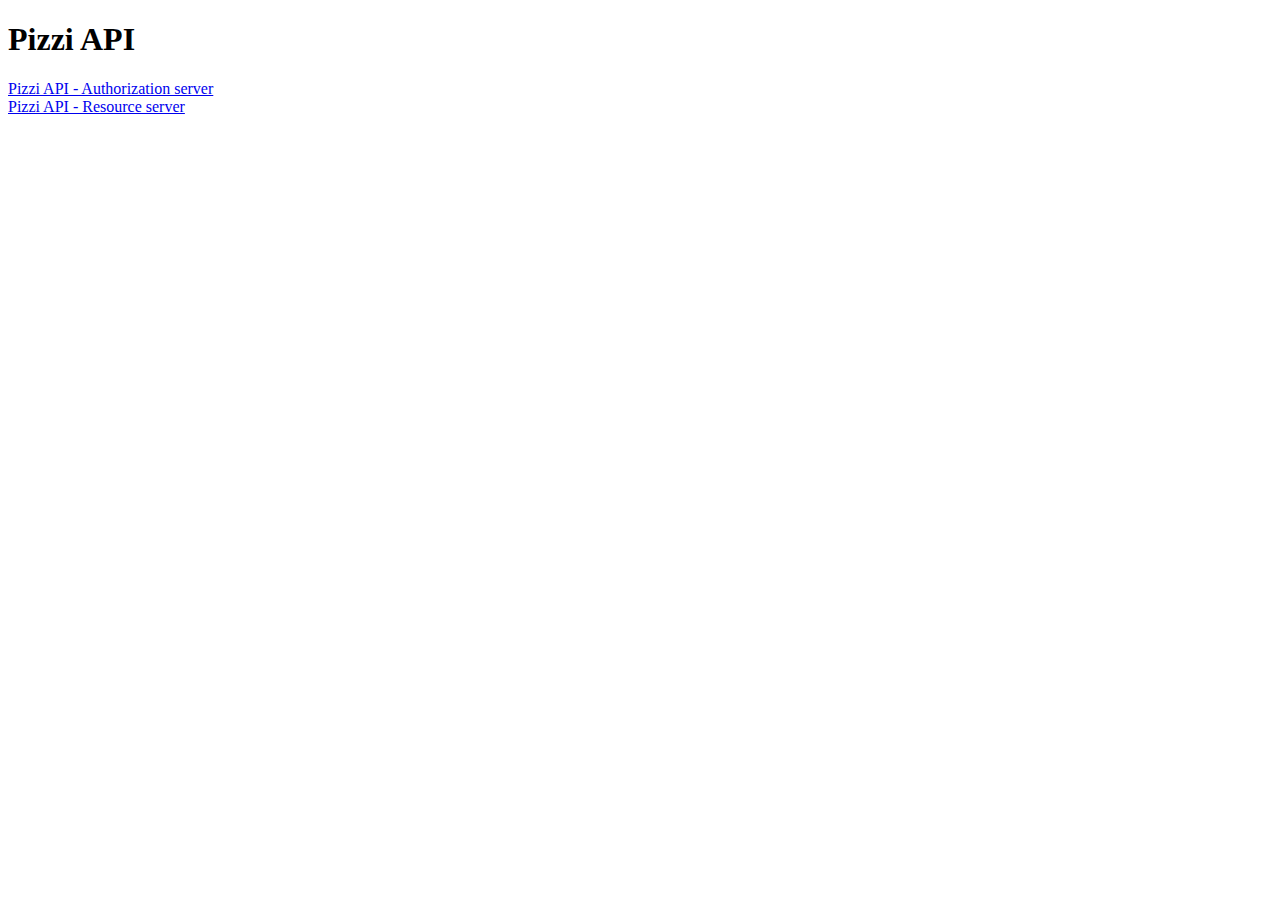
==== commit 19e0b82a: "Add new dispatch to meet the server repository split." ====
--- a/index.html
+++ b/index.html
@@ -1,600 +1,15 @@
 <!DOCTYPE html>
 <html>
+    <body>
+    <title>Pizzi API</title>
 
-<head>
-  <meta charset="utf8" />
-  <title>Pizzi API</title>
-  <!-- needed for adaptive design -->
-  <meta name="viewport" content="width=device-width, initial-scale=1">
-  <style>
-    body {
-      padding: 0;
-      margin: 0;
-    }
-  </style>
-  <script>/*!
- * ReDoc - OpenAPI/Swagger-generated API Reference Documentation
- * -------------------------------------------------------------
- *   Version: "2.0.0-rc.53"
- *   Repo: https://github.com/Redocly/redoc
- */
-!function(e,t){"object"==typeof exports&&"object"==typeof module?module.exports=t(require("null"),function(){try{return require("esprima")}catch(e){}}()):"function"==typeof define&&define.amd?define(["null","esprima"],t):"object"==typeof exports?exports.Redoc=t(require("null"),function(){try{return require("esprima")}catch(e){}}()):e.Redoc=t(e.null,e.esprima)}(this,(function(e,t){return function(e){var t={};function n(r){if(t[r])return t[r].exports;var o=t[r]={i:r,l:!1,exports:{}};return e[r].call(o.exports,o,o.exports,n),o.l=!0,o.exports}return n.m=e,n.c=t,n.d=function(e,t,r){n.o(e,t)||Object.defineProperty(e,t,{enumerable:!0,get:r})},n.r=function(e){"undefined"!=typeof Symbol&&Symbol.toStringTag&&Object.defineProperty(e,Symbol.toStringTag,{value:"Module"}),Object.defineProperty(e,"__esModule",{value:!0})},n.t=function(e,t){if(1&t&&(e=n(e)),8&t)return e;if(4&t&&"object"==typeof e&&e&&e.__esModule)return e;var r=Object.create(null);if(n.r(r),Object.defineProperty(r,"default",{enumerable:!0,value:e}),2&t&&"string"!=typeof e)for(var o in e)n.d(r,o,function(t){return e[t]}.bind(null,o));return r},n.n=function(e){var t=e&&e.__esModule?function(){return e.default}:function(){return e};return n.d(t,"a",t),t},n.o=function(e,t){return Object.prototype.hasOwnProperty.call(e,t)},n.p="",n(n.s=219)}([function(e,t,n){"use strict";e.exports=n(293)},function(e,t,n){"use strict";n.r(t),n.d(t,"__extends",(function(){return o})),n.d(t,"__assign",(function(){return i})),n.d(t,"__rest",(function(){return a})),n.d(t,"__decorate",(function(){return s})),n.d(t,"__param",(function(){return l})),n.d(t,"__metadata",(function(){return c})),n.d(t,"__awaiter",(function(){return u})),n.d(t,"__generator",(function(){return p})),n.d(t,"__createBinding",(function(){return f})),n.d(t,"__exportStar",(function(){return d})),n.d(t,"__values",(function(){return h})),n.d(t,"__read",(function(){return m})),n.d(t,"__spread",(function(){return g})),n.d(t,"__spreadArrays",(function(){return v})),n.d(t,"__spreadArray",(function(){return y})),n.d(t,"__await",(function(){return b})),n.d(t,"__asyncGenerator",(function(){return x})),n.d(t,"__asyncDelegator",(function(){return w})),n.d(t,"__asyncValues",(function(){return _})),n.d(t,"__makeTemplateObject",(function(){return O})),n.d(t,"__importStar",(function(){return E})),n.d(t,"__importDefault",(function(){return S})),n.d(t,"__classPrivateFieldGet",(function(){return P})),n.d(t,"__classPrivateFieldSet",(function(){return j}));
-/*! *****************************************************************************
-Copyright (c) Microsoft Corporation.
-
-Permission to use, copy, modify, and/or distribute this software for any
-purpose with or without fee is hereby granted.
-
-THE SOFTWARE IS PROVIDED "AS IS" AND THE AUTHOR DISCLAIMS ALL WARRANTIES WITH
-REGARD TO THIS SOFTWARE INCLUDING ALL IMPLIED WARRANTIES OF MERCHANTABILITY
-AND FITNESS. IN NO EVENT SHALL THE AUTHOR BE LIABLE FOR ANY SPECIAL, DIRECT,
-INDIRECT, OR CONSEQUENTIAL DAMAGES OR ANY DAMAGES WHATSOEVER RESULTING FROM
-LOSS OF USE, DATA OR PROFITS, WHETHER IN AN ACTION OF CONTRACT, NEGLIGENCE OR
-OTHER TORTIOUS ACTION, ARISING OUT OF OR IN CONNECTION WITH THE USE OR
-PERFORMANCE OF THIS SOFTWARE.
-***************************************************************************** */
-var r=function(e,t){return(r=Object.setPrototypeOf||{__proto__:[]}instanceof Array&&function(e,t){e.__proto__=t}||function(e,t){for(var n in t)Object.prototype.hasOwnProperty.call(t,n)&&(e[n]=t[n])})(e,t)};function o(e,t){if("function"!=typeof t&&null!==t)throw new TypeError("Class extends value "+String(t)+" is not a constructor or null");function n(){this.constructor=e}r(e,t),e.prototype=null===t?Object.create(t):(n.prototype=t.prototype,new n)}var i=function(){return(i=Object.assign||function(e){for(var t,n=1,r=arguments.length;n<r;n++)for(var o in t=arguments[n])Object.prototype.hasOwnProperty.call(t,o)&&(e[o]=t[o]);return e}).apply(this,arguments)};function a(e,t){var n={};for(var r in e)Object.prototype.hasOwnProperty.call(e,r)&&t.indexOf(r)<0&&(n[r]=e[r]);if(null!=e&&"function"==typeof Object.getOwnPropertySymbols){var o=0;for(r=Object.getOwnPropertySymbols(e);o<r.length;o++)t.indexOf(r[o])<0&&Object.prototype.propertyIsEnumerable.call(e,r[o])&&(n[r[o]]=e[r[o]])}return n}function s(e,t,n,r){var o,i=arguments.length,a=i<3?t:null===r?r=Object.getOwnPropertyDescriptor(t,n):r;if("object"==typeof Reflect&&"function"==typeof Reflect.decorate)a=Reflect.decorate(e,t,n,r);else for(var s=e.length-1;s>=0;s--)(o=e[s])&&(a=(i<3?o(a):i>3?o(t,n,a):o(t,n))||a);return i>3&&a&&Object.defineProperty(t,n,a),a}function l(e,t){return function(n,r){t(n,r,e)}}function c(e,t){if("object"==typeof Reflect&&"function"==typeof Reflect.metadata)return Reflect.metadata(e,t)}function u(e,t,n,r){return new(n||(n=Promise))((function(o,i){function a(e){try{l(r.next(e))}catch(e){i(e)}}function s(e){try{l(r.throw(e))}catch(e){i(e)}}function l(e){var t;e.done?o(e.value):(t=e.value,t instanceof n?t:new n((function(e){e(t)}))).then(a,s)}l((r=r.apply(e,t||[])).next())}))}function p(e,t){var n,r,o,i,a={label:0,sent:function(){if(1&o[0])throw o[1];return o[1]},trys:[],ops:[]};return i={next:s(0),throw:s(1),return:s(2)},"function"==typeof Symbol&&(i[Symbol.iterator]=function(){return this}),i;function s(i){return function(s){return function(i){if(n)throw new TypeError("Generator is already executing.");for(;a;)try{if(n=1,r&&(o=2&i[0]?r.return:i[0]?r.throw||((o=r.return)&&o.call(r),0):r.next)&&!(o=o.call(r,i[1])).done)return o;switch(r=0,o&&(i=[2&i[0],o.value]),i[0]){case 0:case 1:o=i;break;case 4:return a.label++,{value:i[1],done:!1};case 5:a.label++,r=i[1],i=[0];continue;case 7:i=a.ops.pop(),a.trys.pop();continue;default:if(!(o=a.trys,(o=o.length>0&&o[o.length-1])||6!==i[0]&&2!==i[0])){a=0;continue}if(3===i[0]&&(!o||i[1]>o[0]&&i[1]<o[3])){a.label=i[1];break}if(6===i[0]&&a.label<o[1]){a.label=o[1],o=i;break}if(o&&a.label<o[2]){a.label=o[2],a.ops.push(i);break}o[2]&&a.ops.pop(),a.trys.pop();continue}i=t.call(e,a)}catch(e){i=[6,e],r=0}finally{n=o=0}if(5&i[0])throw i[1];return{value:i[0]?i[1]:void 0,done:!0}}([i,s])}}}var f=Object.create?function(e,t,n,r){void 0===r&&(r=n),Object.defineProperty(e,r,{enumerable:!0,get:function(){return t[n]}})}:function(e,t,n,r){void 0===r&&(r=n),e[r]=t[n]};function d(e,t){for(var n in e)"default"===n||Object.prototype.hasOwnProperty.call(t,n)||f(t,e,n)}function h(e){var t="function"==typeof Symbol&&Symbol.iterator,n=t&&e[t],r=0;if(n)return n.call(e);if(e&&"number"==typeof e.length)return{next:function(){return e&&r>=e.length&&(e=void 0),{value:e&&e[r++],done:!e}}};throw new TypeError(t?"Object is not iterable.":"Symbol.iterator is not defined.")}function m(e,t){var n="function"==typeof Symbol&&e[Symbol.iterator];if(!n)return e;var r,o,i=n.call(e),a=[];try{for(;(void 0===t||t-- >0)&&!(r=i.next()).done;)a.push(r.value)}catch(e){o={error:e}}finally{try{r&&!r.done&&(n=i.return)&&n.call(i)}finally{if(o)throw o.error}}return a}function g(){for(var e=[],t=0;t<arguments.length;t++)e=e.concat(m(arguments[t]));return e}function v(){for(var e=0,t=0,n=arguments.length;t<n;t++)e+=arguments[t].length;var r=Array(e),o=0;for(t=0;t<n;t++)for(var i=arguments[t],a=0,s=i.length;a<s;a++,o++)r[o]=i[a];return r}function y(e,t){for(var n=0,r=t.length,o=e.length;n<r;n++,o++)e[o]=t[n];return e}function b(e){return this instanceof b?(this.v=e,this):new b(e)}function x(e,t,n){if(!Symbol.asyncIterator)throw new TypeError("Symbol.asyncIterator is not defined.");var r,o=n.apply(e,t||[]),i=[];return r={},a("next"),a("throw"),a("return"),r[Symbol.asyncIterator]=function(){return this},r;function a(e){o[e]&&(r[e]=function(t){return new Promise((function(n,r){i.push([e,t,n,r])>1||s(e,t)}))})}function s(e,t){try{(n=o[e](t)).value instanceof b?Promise.resolve(n.value.v).then(l,c):u(i[0][2],n)}catch(e){u(i[0][3],e)}var n}function l(e){s("next",e)}function c(e){s("throw",e)}function u(e,t){e(t),i.shift(),i.length&&s(i[0][0],i[0][1])}}function w(e){var t,n;return t={},r("next"),r("throw",(function(e){throw e})),r("return"),t[Symbol.iterator]=function(){return this},t;function r(r,o){t[r]=e[r]?function(t){return(n=!n)?{value:b(e[r](t)),done:"return"===r}:o?o(t):t}:o}}function _(e){if(!Symbol.asyncIterator)throw new TypeError("Symbol.asyncIterator is not defined.");var t,n=e[Symbol.asyncIterator];return n?n.call(e):(e=h(e),t={},r("next"),r("throw"),r("return"),t[Symbol.asyncIterator]=function(){return this},t);function r(n){t[n]=e[n]&&function(t){return new Promise((function(r,o){(function(e,t,n,r){Promise.resolve(r).then((function(t){e({value:t,done:n})}),t)})(r,o,(t=e[n](t)).done,t.value)}))}}}function O(e,t){return Object.defineProperty?Object.defineProperty(e,"raw",{value:t}):e.raw=t,e}var k=Object.create?function(e,t){Object.defineProperty(e,"default",{enumerable:!0,value:t})}:function(e,t){e.default=t};function E(e){if(e&&e.__esModule)return e;var t={};if(null!=e)for(var n in e)"default"!==n&&Object.prototype.hasOwnProperty.call(e,n)&&f(t,e,n);return k(t,e),t}function S(e){return e&&e.__esModule?e:{default:e}}function P(e,t,n,r){if("a"===n&&!r)throw new TypeError("Private accessor was defined without a getter");if("function"==typeof t?e!==t||!r:!t.has(e))throw new TypeError("Cannot read private member from an object whose class did not declare it");return"m"===n?r:"a"===n?r.call(e):r?r.value:t.get(e)}function j(e,t,n,r,o){if("m"===r)throw new TypeError("Private method is not writable");if("a"===r&&!o)throw new TypeError("Private accessor was defined without a setter");if("function"==typeof t?e!==t||!o:!t.has(e))throw new TypeError("Cannot write private member to an object whose class did not declare it");return"a"===r?o.call(e,n):o?o.value=n:t.set(e,n),n}},function(e,t,n){"use strict";(function(e){n.d(t,"a",(function(){return B})),n.d(t,"b",(function(){return pt})),n.d(t,"c",(function(){return Re})),n.d(t,"d",(function(){return Je})),n.d(t,"e",(function(){return Xe})),n.d(t,"f",(function(){return wt})),n.d(t,"g",(function(){return Ee})),n.d(t,"h",(function(){return At})),n.d(t,"i",(function(){return H})),n.d(t,"j",(function(){return Ct})),n.d(t,"k",(function(){return dn})),n.d(t,"l",(function(){return bn})),n.d(t,"m",(function(){return Tn})),n.d(t,"n",(function(){return Zt})),n.d(t,"o",(function(){return _e})),n.d(t,"p",(function(){return Bt})),n.d(t,"q",(function(){return Ot})),n.d(t,"r",(function(){return Qe}));function r(e){for(var t=arguments.length,n=new Array(t>1?t-1:0),r=1;r<t;r++)n[r-1]=arguments[r];throw new Error("number"==typeof e?"[MobX] minified error nr: "+e+(n.length?" "+n.map(String).join(","):"")+". Find the full error at: https://github.com/mobxjs/mobx/blob/main/packages/mobx/src/errors.ts":"[MobX] "+e)}var o={};function i(){return"undefined"!=typeof globalThis?globalThis:"undefined"!=typeof window?window:void 0!==e?e:"undefined"!=typeof self?self:o}var a=Object.assign,s=Object.getOwnPropertyDescriptor,l=Object.defineProperty,c=Object.prototype,u=[];Object.freeze(u);var p={};Object.freeze(p);var f="undefined"!=typeof Proxy,d=Object.toString();function h(){f||r("Proxy not available")}function m(e){var t=!1;return function(){if(!t)return t=!0,e.apply(this,arguments)}}var g=function(){};function v(e){return"function"==typeof e}function y(e){switch(typeof e){case"string":case"symbol":case"number":return!0}return!1}function b(e){return null!==e&&"object"==typeof e}function x(e){var t;if(!b(e))return!1;var n=Object.getPrototypeOf(e);return null==n||(null==(t=n.constructor)?void 0:t.toString())===d}function w(e,t,n){l(e,t,{enumerable:!1,writable:!0,configurable:!0,value:n})}function _(e,t,n){l(e,t,{enumerable:!1,writable:!1,configurable:!0,value:n})}function O(e,t){var n="isMobX"+e;return t.prototype[n]=!0,function(e){return b(e)&&!0===e[n]}}function k(e){return e instanceof Map}function E(e){return e instanceof Set}var S=void 0!==Object.getOwnPropertySymbols;function P(e){var t=Object.keys(e);if(!S)return t;var n=Object.getOwnPropertySymbols(e);return n.length?[].concat(t,n.filter((function(t){return c.propertyIsEnumerable.call(e,t)}))):t}var j="undefined"!=typeof Reflect&&Reflect.ownKeys?Reflect.ownKeys:S?function(e){return Object.getOwnPropertyNames(e).concat(Object.getOwnPropertySymbols(e))}:Object.getOwnPropertyNames;function T(e){return null===e?null:"object"==typeof e?""+e:e}function A(e,t){return c.hasOwnProperty.call(e,t)}var I=Object.getOwnPropertyDescriptors||function(e){var t={};return j(e).forEach((function(n){t[n]=s(e,n)})),t};function C(e,t){for(var n=0;n<t.length;n++){var r=t[n];r.enumerable=r.enumerable||!1,r.configurable=!0,"value"in r&&(r.writable=!0),Object.defineProperty(e,r.key,r)}}function R(e,t,n){return t&&C(e.prototype,t),n&&C(e,n),e}function N(){return(N=Object.assign||function(e){for(var t=1;t<arguments.length;t++){var n=arguments[t];for(var r in n)Object.prototype.hasOwnProperty.call(n,r)&&(e[r]=n[r])}return e}).apply(this,arguments)}function L(e,t){e.prototype=Object.create(t.prototype),e.prototype.constructor=e,e.__proto__=t}function D(e){if(void 0===e)throw new ReferenceError("this hasn't been initialised - super() hasn't been called");return e}function M(e,t){(null==t||t>e.length)&&(t=e.length);for(var n=0,r=new Array(t);n<t;n++)r[n]=e[n];return r}function F(e,t){var n;if("undefined"==typeof Symbol||null==e[Symbol.iterator]){if(Array.isArray(e)||(n=function(e,t){if(e){if("string"==typeof e)return M(e,t);var n=Object.prototype.toString.call(e).slice(8,-1);return"Object"===n&&e.constructor&&(n=e.constructor.name),"Map"===n||"Set"===n?Array.from(e):"Arguments"===n||/^(?:Ui|I)nt(?:8|16|32)(?:Clamped)?Array$/.test(n)?M(e,t):void 0}}(e))||t&&e&&"number"==typeof e.length){n&&(e=n);var r=0;return function(){return r>=e.length?{done:!0}:{done:!1,value:e[r++]}}}throw new TypeError("Invalid attempt to iterate non-iterable instance.\nIn order to be iterable, non-array objects must have a [Symbol.iterator]() method.")}return(n=e[Symbol.iterator]()).next.bind(n)}var z=Symbol("mobx-stored-annotations");function $(e){return Object.assign((function(t,n){U(t,n,e)}),e)}function U(e,t,n){A(e,z)||w(e,z,N({},e[z])),function(e){return"override"===e.annotationType_}(n)||(e[z][t]=n)}var B=Symbol("mobx administration"),q=function(){function e(e){void 0===e&&(e="Atom"),this.name_=void 0,this.isPendingUnobservation_=!1,this.isBeingObserved_=!1,this.observers_=new Set,this.diffValue_=0,this.lastAccessedBy_=0,this.lowestObserverState_=Fe.NOT_TRACKING_,this.onBOL=void 0,this.onBUOL=void 0,this.name_=e}var t=e.prototype;return t.onBO=function(){this.onBOL&&this.onBOL.forEach((function(e){return e()}))},t.onBUO=function(){this.onBUOL&&this.onBUOL.forEach((function(e){return e()}))},t.reportObserved=function(){return ct(this)},t.reportChanged=function(){st(),ut(this),lt()},t.toString=function(){return this.name_},e}(),V=O("Atom",q);function H(e,t,n){void 0===t&&(t=g),void 0===n&&(n=g);var r,o=new q(e);return t!==g&&Tt("onBO",o,t,r),n!==g&&jt(o,n),o}var W={identity:function(e,t){return e===t},structural:function(e,t){return Vn(e,t)},default:function(e,t){return Object.is(e,t)},shallow:function(e,t){return Vn(e,t,1)}};function Y(e,t,n){return Ut(e)?e:Array.isArray(e)?_e.array(e,{name:n}):x(e)?_e.object(e,void 0,{name:n}):k(e)?_e.map(e,{name:n}):E(e)?_e.set(e,{name:n}):e}function Q(e){return e}function G(e,t){return{annotationType_:e,options_:t,make_:K,extend_:X}}function K(e,t){for(var n,o,i,a=!1,u=e.target_,p=null!=(n=null==(o=this.options_)?void 0:o.bound)&&n;u&&u!==c;){var f=s(u,t);if(f){if(u===e.target_||p){var d=J(e,this,t,f);if(!e.defineProperty_(t,d))return;if(a=!0,p)break}if(u!==e.target_){if(kt(f.value)){a=!0;break}var h=J(e,this,t,f,!1);l(u,t,h),a=!0}}u=Object.getPrototypeOf(u)}a?An(e,this,t):(null==(i=e.target_[z])?void 0:i[t])||r(1,this.annotationType_,e.name_+"."+t.toString())}function X(e,t,n,r){var o=J(e,this,t,n);return e.defineProperty_(t,o,r)}function J(e,t,n,r,o){var i,a,s,l,c,u;void 0===o&&(o=rt.safeDescriptors),u=r,t.annotationType_,u.value;var p,f=r.value;(null==(i=t.options_)?void 0:i.bound)&&(f=f.bind(null!=(p=e.proxy_)?p:e.target_));return{value:Ie(null!=(a=null==(s=t.options_)?void 0:s.name)?a:n.toString(),f,null!=(l=null==(c=t.options_)?void 0:c.autoAction)&&l),configurable:!o||e.isPlainObject_,enumerable:!1,writable:!o}}function Z(e,t){return{annotationType_:e,options_:t,make_:ee,extend_:te}}function ee(e,t){for(var n,o=!1,i=e.target_;i&&i!==c;){var a=s(i,t);if(a){if(i!==e.target_){if(zt(a.value)){o=!0;break}var u=ne(e,this,t,a,!1);l(i,t,u)}else{var p=ne(e,this,t,a);if(!e.defineProperty_(t,p))return}o=!0}i=Object.getPrototypeOf(i)}o?An(e,this,t):(null==(n=e.target_[z])?void 0:n[t])||r(1,this.annotationType_,e.name_+"."+t.toString())}function te(e,t,n,r){var o=ne(e,this,t,n);return e.defineProperty_(t,o,r)}function ne(e,t,n,r,o){var i;return void 0===o&&(o=rt.safeDescriptors),i=r,t.annotationType_,i.value,{value:Mt(r.value),configurable:!o||e.isPlainObject_,enumerable:!1,writable:!o}}function re(e,t){return{annotationType_:e,options_:t,make_:oe,extend_:ie}}function oe(e,t){for(var n,o=e.target_;o&&o!==c;){var i=s(o,t);if(i){if(ae(e,this,t,i),!e.defineComputedProperty_(t,N({},this.options_,{get:i.get,set:i.set})))return;return void An(e,this,t)}o=Object.getPrototypeOf(o)}(null==(n=e.target_[z])?void 0:n[t])||r(1,this.annotationType_,e.name_+"."+t.toString())}function ie(e,t,n,r){return ae(e,this,t,n),e.defineComputedProperty_(t,N({},this.options_,{get:n.get,set:n.set}),r)}function ae(e,t,n,r){t.annotationType_,r.get}function se(e,t){return{annotationType_:e,options_:t,make_:le,extend_:ce}}function le(e,t){for(var n,o=e.target_;o&&o!==c;){var i=s(o,t);if(i){var a,l;if(ue(e,this,t,i),!e.defineObservableProperty_(t,i.value,null!=(a=null==(l=this.options_)?void 0:l.enhancer)?a:Y))return;return void An(e,this,t)}o=Object.getPrototypeOf(o)}(null==(n=e.target_[z])?void 0:n[t])||r(1,this.annotationType_,e.name_+"."+t.toString())}function ce(e,t,n,r){var o,i;return ue(e,this,t,n),e.defineObservableProperty_(t,n.value,null!=(o=null==(i=this.options_)?void 0:i.enhancer)?o:Y,r)}function ue(e,t,n,r){t.annotationType_}var pe={deep:!0,name:void 0,defaultDecorator:void 0,proxy:!0};function fe(e){return e||pe}Object.freeze(pe);var de=se("observable"),he=se("observable.ref",{enhancer:Q}),me=se("observable.shallow",{enhancer:function(e,t,n){return null==e||Tn(e)||dn(e)||bn(e)||_n(e)?e:Array.isArray(e)?_e.array(e,{name:n,deep:!1}):x(e)?_e.object(e,void 0,{name:n,deep:!1}):k(e)?_e.map(e,{name:n,deep:!1}):E(e)?_e.set(e,{name:n,deep:!1}):void 0}}),ge=se("observable.struct",{enhancer:function(e,t){return Vn(e,t)?t:e}}),ve=$(de);function ye(e){return!0===e.deep?Y:!1===e.deep?Q:(t=e.defaultDecorator)&&null!=(n=null==(r=t.options_)?void 0:r.enhancer)?n:Y;var t,n,r}function be(e,t,n){if(!y(t))return Ut(e)?e:x(e)?_e.object(e,t,n):Array.isArray(e)?_e.array(e,t):k(e)?_e.map(e,t):E(e)?_e.set(e,t):"object"==typeof e&&null!==e?e:_e.box(e,t);U(e,t,de)}Object.assign(be,ve);var xe,we,_e=a(be,{box:function(e,t){var n=fe(t);return new Me(e,ye(n),n.name,!0,n.equals)},array:function(e,t){var n=fe(t);return(!1===rt.useProxies||!1===n.proxy?zn:rn)(e,ye(n),n.name)},map:function(e,t){var n=fe(t);return new yn(e,ye(n),n.name)},set:function(e,t){var n=fe(t);return new wn(e,ye(n),n.name)},object:function(e,t,n){return It(!1===rt.useProxies||!1===(null==n?void 0:n.proxy)?Sn({},n):function(e,t){var n,r;return h(),e=Sn(e,t),null!=(r=(n=e[B]).proxy_)?r:n.proxy_=new Proxy(e,Wt)}({},n),e,t)},ref:$(he),shallow:$(me),deep:ve,struct:$(ge)}),Oe=re("computed"),ke=re("computed.struct",{equals:W.structural}),Ee=function(e,t){if(y(t))return U(e,t,Oe);if(x(e))return $(re("computed",e));var n=x(t)?t:{};return n.get=e,n.name||(n.name=e.name||""),new $e(n)};Object.assign(Ee,Oe),Ee.struct=$(ke);var Se,Pe=0,je=1,Te=null!=(xe=null==(we=s((function(){}),"name"))?void 0:we.configurable)&&xe,Ae={value:"action",configurable:!0,writable:!1,enumerable:!1};function Ie(e,t,n,r){function o(){return Ce(e,n,t,r||this,arguments)}return void 0===n&&(n=!1),o.isMobxAction=!0,Te&&(Ae.value=e,Object.defineProperty(o,"name",Ae)),o}function Ce(e,t,n,o,i){var a=function(e,t,n,r){0;var o=rt.trackingDerivation,i=!t||!o;st();var a=rt.allowStateChanges;i&&(Ge(),a=Ne(!0));var s=Xe(!0),l={runAsAction_:i,prevDerivation_:o,prevAllowStateChanges_:a,prevAllowStateReads_:s,notifySpy_:!1,startTime_:0,actionId_:je++,parentActionId_:Pe};return Pe=l.actionId_,l}(0,t);try{return n.apply(o,i)}catch(e){throw a.error_=e,e}finally{!function(e){Pe!==e.actionId_&&r(30);Pe=e.parentActionId_,void 0!==e.error_&&(rt.suppressReactionErrors=!0);Le(e.prevAllowStateChanges_),Je(e.prevAllowStateReads_),lt(),e.runAsAction_&&Ke(e.prevDerivation_);0;rt.suppressReactionErrors=!1}(a)}}function Re(e,t){var n=Ne(e);try{return t()}finally{Le(n)}}function Ne(e){var t=rt.allowStateChanges;return rt.allowStateChanges=e,t}function Le(e){rt.allowStateChanges=e}Se=Symbol.toPrimitive;var De,Me=function(e){function t(t,n,r,o,i){var a;return void 0===r&&(r="ObservableValue"),void 0===o&&(o=!0),void 0===i&&(i=W.default),(a=e.call(this,r)||this).enhancer=void 0,a.name_=void 0,a.equals=void 0,a.hasUnreportedChange_=!1,a.interceptors_=void 0,a.changeListeners_=void 0,a.value_=void 0,a.dehancer=void 0,a.enhancer=n,a.name_=r,a.equals=i,a.value_=n(t,void 0,r),a}L(t,e);var n=t.prototype;return n.dehanceValue=function(e){return void 0!==this.dehancer?this.dehancer(e):e},n.set=function(e){this.value_;if((e=this.prepareNewValue_(e))!==rt.UNCHANGED){0,this.setNewValue_(e)}},n.prepareNewValue_=function(e){if(He(this),Yt(this)){var t=Gt(this,{object:this,type:en,newValue:e});if(!t)return rt.UNCHANGED;e=t.newValue}return e=this.enhancer(e,this.value_,this.name_),this.equals(this.value_,e)?rt.UNCHANGED:e},n.setNewValue_=function(e){var t=this.value_;this.value_=e,this.reportChanged(),Kt(this)&&Jt(this,{type:en,object:this,newValue:e,oldValue:t})},n.get=function(){return this.reportObserved(),this.dehanceValue(this.value_)},n.intercept_=function(e){return Qt(this,e)},n.observe_=function(e,t){return t&&e({observableKind:"value",debugObjectName:this.name_,object:this,type:en,newValue:this.value_,oldValue:void 0}),Xt(this,e)},n.raw=function(){return this.value_},n.toJSON=function(){return this.get()},n.toString=function(){return this.name_+"["+this.value_+"]"},n.valueOf=function(){return T(this.get())},n[Se]=function(){return this.valueOf()},t}(q);De=Symbol.toPrimitive;var Fe,ze,$e=function(){function e(e){this.dependenciesState_=Fe.NOT_TRACKING_,this.observing_=[],this.newObserving_=null,this.isBeingObserved_=!1,this.isPendingUnobservation_=!1,this.observers_=new Set,this.diffValue_=0,this.runId_=0,this.lastAccessedBy_=0,this.lowestObserverState_=Fe.UP_TO_DATE_,this.unboundDepsCount_=0,this.value_=new Be(null),this.name_=void 0,this.triggeredBy_=void 0,this.isComputing_=!1,this.isRunningSetter_=!1,this.derivation=void 0,this.setter_=void 0,this.isTracing_=ze.NONE,this.scope_=void 0,this.equals_=void 0,this.requiresReaction_=void 0,this.keepAlive_=void 0,this.onBOL=void 0,this.onBUOL=void 0,e.get||r(31),this.derivation=e.get,this.name_=e.name||"ComputedValue",e.set&&(this.setter_=Ie("ComputedValue-setter",e.set)),this.equals_=e.equals||(e.compareStructural||e.struct?W.structural:W.default),this.scope_=e.context,this.requiresReaction_=!!e.requiresReaction,this.keepAlive_=!!e.keepAlive}var t=e.prototype;return t.onBecomeStale_=function(){!function(e){if(e.lowestObserverState_!==Fe.UP_TO_DATE_)return;e.lowestObserverState_=Fe.POSSIBLY_STALE_,e.observers_.forEach((function(e){e.dependenciesState_===Fe.UP_TO_DATE_&&(e.dependenciesState_=Fe.POSSIBLY_STALE_,e.onBecomeStale_())}))}(this)},t.onBO=function(){this.onBOL&&this.onBOL.forEach((function(e){return e()}))},t.onBUO=function(){this.onBUOL&&this.onBUOL.forEach((function(e){return e()}))},t.get=function(){if(this.isComputing_&&r(32,this.name_,this.derivation),0!==rt.inBatch||0!==this.observers_.size||this.keepAlive_){if(ct(this),Ve(this)){var e=rt.trackingContext;this.keepAlive_&&!e&&(rt.trackingContext=this),this.trackAndCompute()&&function(e){if(e.lowestObserverState_===Fe.STALE_)return;e.lowestObserverState_=Fe.STALE_,e.observers_.forEach((function(t){t.dependenciesState_===Fe.POSSIBLY_STALE_?t.dependenciesState_=Fe.STALE_:t.dependenciesState_===Fe.UP_TO_DATE_&&(e.lowestObserverState_=Fe.UP_TO_DATE_)}))}(this),rt.trackingContext=e}}else Ve(this)&&(this.warnAboutUntrackedRead_(),st(),this.value_=this.computeValue_(!1),lt());var t=this.value_;if(qe(t))throw t.cause;return t},t.set=function(e){if(this.setter_){this.isRunningSetter_&&r(33,this.name_),this.isRunningSetter_=!0;try{this.setter_.call(this.scope_,e)}finally{this.isRunningSetter_=!1}}else r(34,this.name_)},t.trackAndCompute=function(){var e=this.value_,t=this.dependenciesState_===Fe.NOT_TRACKING_,n=this.computeValue_(!0);var r=t||qe(e)||qe(n)||!this.equals_(e,n);return r&&(this.value_=n),r},t.computeValue_=function(e){this.isComputing_=!0;var t,n=Ne(!1);if(e)t=We(this,this.derivation,this.scope_);else if(!0===rt.disableErrorBoundaries)t=this.derivation.call(this.scope_);else try{t=this.derivation.call(this.scope_)}catch(e){t=new Be(e)}return Le(n),this.isComputing_=!1,t},t.suspend_=function(){this.keepAlive_||(Ye(this),this.value_=void 0)},t.observe_=function(e,t){var n=this,r=!0,o=void 0;return Et((function(){var i=n.get();if(!r||t){var a=Ge();e({observableKind:"computed",debugObjectName:n.name_,type:en,object:n,newValue:i,oldValue:o}),Ke(a)}r=!1,o=i}))},t.warnAboutUntrackedRead_=function(){},t.toString=function(){return this.name_+"["+this.derivation.toString()+"]"},t.valueOf=function(){return T(this.get())},t[De]=function(){return this.valueOf()},e}(),Ue=O("ComputedValue",$e);!function(e){e[e.NOT_TRACKING_=-1]="NOT_TRACKING_",e[e.UP_TO_DATE_=0]="UP_TO_DATE_",e[e.POSSIBLY_STALE_=1]="POSSIBLY_STALE_",e[e.STALE_=2]="STALE_"}(Fe||(Fe={})),function(e){e[e.NONE=0]="NONE",e[e.LOG=1]="LOG",e[e.BREAK=2]="BREAK"}(ze||(ze={}));var Be=function(e){this.cause=void 0,this.cause=e};function qe(e){return e instanceof Be}function Ve(e){switch(e.dependenciesState_){case Fe.UP_TO_DATE_:return!1;case Fe.NOT_TRACKING_:case Fe.STALE_:return!0;case Fe.POSSIBLY_STALE_:for(var t=Xe(!0),n=Ge(),r=e.observing_,o=r.length,i=0;i<o;i++){var a=r[i];if(Ue(a)){if(rt.disableErrorBoundaries)a.get();else try{a.get()}catch(e){return Ke(n),Je(t),!0}if(e.dependenciesState_===Fe.STALE_)return Ke(n),Je(t),!0}}return Ze(e),Ke(n),Je(t),!1}}function He(e){}function We(e,t,n){var r=Xe(!0);Ze(e),e.newObserving_=new Array(e.observing_.length+100),e.unboundDepsCount_=0,e.runId_=++rt.runId;var o,i=rt.trackingDerivation;if(rt.trackingDerivation=e,rt.inBatch++,!0===rt.disableErrorBoundaries)o=t.call(n);else try{o=t.call(n)}catch(e){o=new Be(e)}return rt.inBatch--,rt.trackingDerivation=i,function(e){for(var t=e.observing_,n=e.observing_=e.newObserving_,r=Fe.UP_TO_DATE_,o=0,i=e.unboundDepsCount_,a=0;a<i;a++){var s=n[a];0===s.diffValue_&&(s.diffValue_=1,o!==a&&(n[o]=s),o++),s.dependenciesState_>r&&(r=s.dependenciesState_)}n.length=o,e.newObserving_=null,i=t.length;for(;i--;){var l=t[i];0===l.diffValue_&&it(l,e),l.diffValue_=0}for(;o--;){var c=n[o];1===c.diffValue_&&(c.diffValue_=0,ot(c,e))}r!==Fe.UP_TO_DATE_&&(e.dependenciesState_=r,e.onBecomeStale_())}(e),Je(r),o}function Ye(e){var t=e.observing_;e.observing_=[];for(var n=t.length;n--;)it(t[n],e);e.dependenciesState_=Fe.NOT_TRACKING_}function Qe(e){var t=Ge();try{return e()}finally{Ke(t)}}function Ge(){var e=rt.trackingDerivation;return rt.trackingDerivation=null,e}function Ke(e){rt.trackingDerivation=e}function Xe(e){var t=rt.allowStateReads;return rt.allowStateReads=e,t}function Je(e){rt.allowStateReads=e}function Ze(e){if(e.dependenciesState_!==Fe.UP_TO_DATE_){e.dependenciesState_=Fe.UP_TO_DATE_;for(var t=e.observing_,n=t.length;n--;)t[n].lowestObserverState_=Fe.UP_TO_DATE_}}var et=function(){this.version=6,this.UNCHANGED={},this.trackingDerivation=null,this.trackingContext=null,this.runId=0,this.mobxGuid=0,this.inBatch=0,this.pendingUnobservations=[],this.pendingReactions=[],this.isRunningReactions=!1,this.allowStateChanges=!1,this.allowStateReads=!0,this.enforceActions=!0,this.spyListeners=[],this.globalReactionErrorHandlers=[],this.computedRequiresReaction=!1,this.reactionRequiresObservable=!1,this.observableRequiresReaction=!1,this.disableErrorBoundaries=!1,this.suppressReactionErrors=!1,this.useProxies=!0,this.verifyProxies=!1,this.safeDescriptors=!0},tt=!0,nt=!1,rt=function(){var e=i();return e.__mobxInstanceCount>0&&!e.__mobxGlobals&&(tt=!1),e.__mobxGlobals&&e.__mobxGlobals.version!==(new et).version&&(tt=!1),tt?e.__mobxGlobals?(e.__mobxInstanceCount+=1,e.__mobxGlobals.UNCHANGED||(e.__mobxGlobals.UNCHANGED={}),e.__mobxGlobals):(e.__mobxInstanceCount=1,e.__mobxGlobals=new et):(setTimeout((function(){nt||r(35)}),1),new et)}();function ot(e,t){e.observers_.add(t),e.lowestObserverState_>t.dependenciesState_&&(e.lowestObserverState_=t.dependenciesState_)}function it(e,t){e.observers_.delete(t),0===e.observers_.size&&at(e)}function at(e){!1===e.isPendingUnobservation_&&(e.isPendingUnobservation_=!0,rt.pendingUnobservations.push(e))}function st(){rt.inBatch++}function lt(){if(0==--rt.inBatch){dt();for(var e=rt.pendingUnobservations,t=0;t<e.length;t++){var n=e[t];n.isPendingUnobservation_=!1,0===n.observers_.size&&(n.isBeingObserved_&&(n.isBeingObserved_=!1,n.onBUO()),n instanceof $e&&n.suspend_())}rt.pendingUnobservations=[]}}function ct(e){var t=rt.trackingDerivation;return null!==t?(t.runId_!==e.lastAccessedBy_&&(e.lastAccessedBy_=t.runId_,t.newObserving_[t.unboundDepsCount_++]=e,!e.isBeingObserved_&&rt.trackingContext&&(e.isBeingObserved_=!0,e.onBO())),!0):(0===e.observers_.size&&rt.inBatch>0&&at(e),!1)}function ut(e){e.lowestObserverState_!==Fe.STALE_&&(e.lowestObserverState_=Fe.STALE_,e.observers_.forEach((function(e){e.dependenciesState_===Fe.UP_TO_DATE_&&e.onBecomeStale_(),e.dependenciesState_=Fe.STALE_})))}var pt=function(){function e(e,t,n,r){void 0===e&&(e="Reaction"),void 0===r&&(r=!1),this.name_=void 0,this.onInvalidate_=void 0,this.errorHandler_=void 0,this.requiresObservable_=void 0,this.observing_=[],this.newObserving_=[],this.dependenciesState_=Fe.NOT_TRACKING_,this.diffValue_=0,this.runId_=0,this.unboundDepsCount_=0,this.isDisposed_=!1,this.isScheduled_=!1,this.isTrackPending_=!1,this.isRunning_=!1,this.isTracing_=ze.NONE,this.name_=e,this.onInvalidate_=t,this.errorHandler_=n,this.requiresObservable_=r}var t=e.prototype;return t.onBecomeStale_=function(){this.schedule_()},t.schedule_=function(){this.isScheduled_||(this.isScheduled_=!0,rt.pendingReactions.push(this),dt())},t.isScheduled=function(){return this.isScheduled_},t.runReaction_=function(){if(!this.isDisposed_){st(),this.isScheduled_=!1;var e=rt.trackingContext;if(rt.trackingContext=this,Ve(this)){this.isTrackPending_=!0;try{this.onInvalidate_()}catch(e){this.reportExceptionInDerivation_(e)}}rt.trackingContext=e,lt()}},t.track=function(e){if(!this.isDisposed_){st();0,this.isRunning_=!0;var t=rt.trackingContext;rt.trackingContext=this;var n=We(this,e,void 0);rt.trackingContext=t,this.isRunning_=!1,this.isTrackPending_=!1,this.isDisposed_&&Ye(this),qe(n)&&this.reportExceptionInDerivation_(n.cause),lt()}},t.reportExceptionInDerivation_=function(e){var t=this;if(this.errorHandler_)this.errorHandler_(e,this);else{if(rt.disableErrorBoundaries)throw e;var n="[mobx] uncaught error in '"+this+"'";rt.suppressReactionErrors||console.error(n,e),rt.globalReactionErrorHandlers.forEach((function(n){return n(e,t)}))}},t.dispose=function(){this.isDisposed_||(this.isDisposed_=!0,this.isRunning_||(st(),Ye(this),lt()))},t.getDisposer_=function(){var e=this.dispose.bind(this);return e[B]=this,e},t.toString=function(){return"Reaction["+this.name_+"]"},t.trace=function(e){void 0===e&&(e=!1),function(){r("trace() is not available in production builds");for(var e=!1,t=arguments.length,n=new Array(t),o=0;o<t;o++)n[o]=arguments[o];"boolean"==typeof n[n.length-1]&&(e=n.pop());var i=qt(n);if(!i)return r("'trace(break?)' can only be used inside a tracked computed value or a Reaction. Consider passing in the computed value or reaction explicitly");i.isTracing_===ze.NONE&&console.log("[mobx.trace] '"+i.name_+"' tracing enabled");i.isTracing_=e?ze.BREAK:ze.LOG}(this,e)},e}();var ft=function(e){return e()};function dt(){rt.inBatch>0||rt.isRunningReactions||ft(ht)}function ht(){rt.isRunningReactions=!0;for(var e=rt.pendingReactions,t=0;e.length>0;){100==++t&&(console.error("[mobx] cycle in reaction: "+e[0]),e.splice(0));for(var n=e.splice(0),r=0,o=n.length;r<o;r++)n[r].runReaction_()}rt.isRunningReactions=!1}var mt=O("Reaction",pt);var gt=G("action"),vt=G("action.bound",{bound:!0}),yt=G("autoAction",{autoAction:!0}),bt=G("autoAction.bound",{autoAction:!0,bound:!0});function xt(e){return function(t,n){return v(t)?Ie(t.name||"<unnamed action>",t,e):v(n)?Ie(t,n,e):y(n)?U(t,n,e?yt:gt):y(t)?$(G(e?"autoAction":"action",{name:t,autoAction:e})):void 0}}var wt=xt(!1);Object.assign(wt,gt);var _t=xt(!0);function Ot(e){return Ce(e.name,!1,e,this,void 0)}function kt(e){return v(e)&&!0===e.isMobxAction}function Et(e,t){var n,r;void 0===t&&(t=p);var o,i=null!=(n=null==(r=t)?void 0:r.name)?n:"Autorun";if(!t.scheduler&&!t.delay)o=new pt(i,(function(){this.track(l)}),t.onError,t.requiresObservable);else{var a=Pt(t),s=!1;o=new pt(i,(function(){s||(s=!0,a((function(){s=!1,o.isDisposed_||o.track(l)})))}),t.onError,t.requiresObservable)}function l(){e(o)}return o.schedule_(),o.getDisposer_()}Object.assign(_t,yt),wt.bound=$(vt),_t.bound=$(bt);var St=function(e){return e()};function Pt(e){return e.scheduler?e.scheduler:e.delay?function(t){return setTimeout(t,e.delay)}:St}function jt(e,t,n){return Tt("onBUO",e,t,n)}function Tt(e,t,n,r){var o="function"==typeof r?$n(t,n):$n(t),i=v(r)?r:n,a=e+"L";return o[a]?o[a].add(i):o[a]=new Set([i]),function(){var e=o[a];e&&(e.delete(i),0===e.size&&delete o[a])}}function At(e){!0===e.isolateGlobalState&&function(){if((rt.pendingReactions.length||rt.inBatch||rt.isRunningReactions)&&r(36),nt=!0,tt){var e=i();0==--e.__mobxInstanceCount&&(e.__mobxGlobals=void 0),rt=new et}}();var t,n,o=e.useProxies,a=e.enforceActions;if(void 0!==o&&(rt.useProxies="always"===o||"never"!==o&&"undefined"!=typeof Proxy),"ifavailable"===o&&(rt.verifyProxies=!0),void 0!==a){var s="always"===a?"always":"observed"===a;rt.enforceActions=s,rt.allowStateChanges=!0!==s&&"always"!==s}["computedRequiresReaction","reactionRequiresObservable","observableRequiresReaction","disableErrorBoundaries","safeDescriptors"].forEach((function(t){t in e&&(rt[t]=!!e[t])})),rt.allowStateReads=!rt.observableRequiresReaction,e.reactionScheduler&&(t=e.reactionScheduler,n=ft,ft=function(e){return t((function(){return n(e)}))})}function It(e,t,n,r){var o=I(t),i=Sn(e,r)[B];st();try{j(o).forEach((function(e){i.extend_(e,o[e],!n||(!(e in n)||n[e]))}))}finally{lt()}return e}function Ct(e,t){return Rt($n(e,t))}function Rt(e){var t,n={name:e.name_};return e.observing_&&e.observing_.length>0&&(n.dependencies=(t=e.observing_,Array.from(new Set(t))).map(Rt)),n}var Nt=0;function Lt(){this.message="FLOW_CANCELLED"}Lt.prototype=Object.create(Error.prototype);var Dt=Z("flow"),Mt=Object.assign((function(e,t){if(y(t))return U(e,t,Dt);var n=e,r=n.name||"<unnamed flow>",o=function(){var e,t=this,o=arguments,i=++Nt,a=wt(r+" - runid: "+i+" - init",n).apply(t,o),s=void 0,l=new Promise((function(t,n){var o=0;function l(e){var t;s=void 0;try{t=wt(r+" - runid: "+i+" - yield "+o++,a.next).call(a,e)}catch(e){return n(e)}u(t)}function c(e){var t;s=void 0;try{t=wt(r+" - runid: "+i+" - yield "+o++,a.throw).call(a,e)}catch(e){return n(e)}u(t)}function u(e){if(!v(null==e?void 0:e.then))return e.done?t(e.value):(s=Promise.resolve(e.value)).then(l,c);e.then(u,n)}e=n,l(void 0)}));return l.cancel=wt(r+" - runid: "+i+" - cancel",(function(){try{s&&Ft(s);var t=a.return(void 0),n=Promise.resolve(t.value);n.then(g,g),Ft(n),e(new Lt)}catch(t){e(t)}})),l};return o.isMobXFlow=!0,o}),Dt);function Ft(e){v(e.cancel)&&e.cancel()}function zt(e){return!0===(null==e?void 0:e.isMobXFlow)}function $t(e,t){return!!e&&(void 0!==t?!!Tn(e)&&e[B].values_.has(t):Tn(e)||!!e[B]||V(e)||mt(e)||Ue(e))}function Ut(e){return $t(e)}function Bt(e,t,n,r){return v(n)?function(e,t,n,r){return Un(e,t).observe_(n,r)}(e,t,n,r):function(e,t,n){return Un(e).observe_(t,n)}(e,t,n)}function qt(e){switch(e.length){case 0:return rt.trackingDerivation;case 1:return $n(e[0]);case 2:return $n(e[0],e[1])}}function Vt(e,t){void 0===t&&(t=void 0),st();try{return e.apply(t)}finally{lt()}}function Ht(e){return e[B]}var Wt={has:function(e,t){return Ht(e).has_(t)},get:function(e,t){return Ht(e).get_(t)},set:function(e,t,n){var r;return!!y(t)&&(null==(r=Ht(e).set_(t,n,!0))||r)},deleteProperty:function(e,t){var n;return!!y(t)&&(null==(n=Ht(e).delete_(t,!0))||n)},defineProperty:function(e,t,n){var r;return null==(r=Ht(e).defineProperty_(t,n))||r},ownKeys:function(e){return Ht(e).ownKeys_()},preventExtensions:function(e){r(13)}};function Yt(e){return void 0!==e.interceptors_&&e.interceptors_.length>0}function Qt(e,t){var n=e.interceptors_||(e.interceptors_=[]);return n.push(t),m((function(){var e=n.indexOf(t);-1!==e&&n.splice(e,1)}))}function Gt(e,t){var n=Ge();try{for(var o=[].concat(e.interceptors_||[]),i=0,a=o.length;i<a&&((t=o[i](t))&&!t.type&&r(14),t);i++);return t}finally{Ke(n)}}function Kt(e){return void 0!==e.changeListeners_&&e.changeListeners_.length>0}function Xt(e,t){var n=e.changeListeners_||(e.changeListeners_=[]);return n.push(t),m((function(){var e=n.indexOf(t);-1!==e&&n.splice(e,1)}))}function Jt(e,t){var n=Ge(),r=e.changeListeners_;if(r){for(var o=0,i=(r=r.slice()).length;o<i;o++)r[o](t);Ke(n)}}function Zt(e,t,n){var r=Sn(e,n)[B];st();try{null!=t||(t=function(e){return A(e,z)||w(e,z,N({},e[z])),e[z]}(e)),j(t).forEach((function(e){return r.make_(e,t[e])}))}finally{lt()}return e}var en="update",tn={get:function(e,t){var n=e[B];return t===B?n:"length"===t?n.getArrayLength_():"string"!=typeof t||isNaN(t)?A(on,t)?on[t]:e[t]:n.get_(parseInt(t))},set:function(e,t,n){var r=e[B];return"length"===t&&r.setArrayLength_(n),"symbol"==typeof t||isNaN(t)?e[t]=n:r.set_(parseInt(t),n),!0},preventExtensions:function(){r(15)}},nn=function(){function e(e,t,n,r){void 0===e&&(e="ObservableArray"),this.owned_=void 0,this.legacyMode_=void 0,this.atom_=void 0,this.values_=[],this.interceptors_=void 0,this.changeListeners_=void 0,this.enhancer_=void 0,this.dehancer=void 0,this.proxy_=void 0,this.lastKnownLength_=0,this.owned_=n,this.legacyMode_=r,this.atom_=new q(e),this.enhancer_=function(e,n){return t(e,n,"ObservableArray[..]")}}var t=e.prototype;return t.dehanceValue_=function(e){return void 0!==this.dehancer?this.dehancer(e):e},t.dehanceValues_=function(e){return void 0!==this.dehancer&&e.length>0?e.map(this.dehancer):e},t.intercept_=function(e){return Qt(this,e)},t.observe_=function(e,t){return void 0===t&&(t=!1),t&&e({observableKind:"array",object:this.proxy_,debugObjectName:this.atom_.name_,type:"splice",index:0,added:this.values_.slice(),addedCount:this.values_.length,removed:[],removedCount:0}),Xt(this,e)},t.getArrayLength_=function(){return this.atom_.reportObserved(),this.values_.length},t.setArrayLength_=function(e){("number"!=typeof e||e<0)&&r("Out of range: "+e);var t=this.values_.length;if(e!==t)if(e>t){for(var n=new Array(e-t),o=0;o<e-t;o++)n[o]=void 0;this.spliceWithArray_(t,0,n)}else this.spliceWithArray_(e,t-e)},t.updateArrayLength_=function(e,t){e!==this.lastKnownLength_&&r(16),this.lastKnownLength_+=t,this.legacyMode_&&t>0&&Fn(e+t+1)},t.spliceWithArray_=function(e,t,n){var r=this;this.atom_;var o=this.values_.length;if(void 0===e?e=0:e>o?e=o:e<0&&(e=Math.max(0,o+e)),t=1===arguments.length?o-e:null==t?0:Math.max(0,Math.min(t,o-e)),void 0===n&&(n=u),Yt(this)){var i=Gt(this,{object:this.proxy_,type:"splice",index:e,removedCount:t,added:n});if(!i)return u;t=i.removedCount,n=i.added}if(n=0===n.length?n:n.map((function(e){return r.enhancer_(e,void 0)})),this.legacyMode_){var a=n.length-t;this.updateArrayLength_(o,a)}var s=this.spliceItemsIntoValues_(e,t,n);return 0===t&&0===n.length||this.notifyArraySplice_(e,n,s),this.dehanceValues_(s)},t.spliceItemsIntoValues_=function(e,t,n){var r;if(n.length<1e4)return(r=this.values_).splice.apply(r,[e,t].concat(n));var o=this.values_.slice(e,e+t),i=this.values_.slice(e+t);this.values_.length=e+n.length-t;for(var a=0;a<n.length;a++)this.values_[e+a]=n[a];for(var s=0;s<i.length;s++)this.values_[e+n.length+s]=i[s];return o},t.notifyArrayChildUpdate_=function(e,t,n){var r=!this.owned_&&!1,o=Kt(this),i=o||r?{observableKind:"array",object:this.proxy_,type:en,debugObjectName:this.atom_.name_,index:e,newValue:t,oldValue:n}:null;this.atom_.reportChanged(),o&&Jt(this,i)},t.notifyArraySplice_=function(e,t,n){var r=!this.owned_&&!1,o=Kt(this),i=o||r?{observableKind:"array",object:this.proxy_,debugObjectName:this.atom_.name_,type:"splice",index:e,removed:n,added:t,removedCount:n.length,addedCount:t.length}:null;this.atom_.reportChanged(),o&&Jt(this,i)},t.get_=function(e){if(e<this.values_.length)return this.atom_.reportObserved(),this.dehanceValue_(this.values_[e]);console.warn("[mobx.array] Attempt to read an array index ("+e+") that is out of bounds ("+this.values_.length+"). Please check length first. Out of bound indices will not be tracked by MobX")},t.set_=function(e,t){var n=this.values_;if(e<n.length){this.atom_;var o=n[e];if(Yt(this)){var i=Gt(this,{type:en,object:this.proxy_,index:e,newValue:t});if(!i)return;t=i.newValue}(t=this.enhancer_(t,o))!==o&&(n[e]=t,this.notifyArrayChildUpdate_(e,t,o))}else e===n.length?this.spliceWithArray_(e,0,[t]):r(17,e,n.length)},e}();function rn(e,t,n,r){void 0===n&&(n="ObservableArray"),void 0===r&&(r=!1),h();var o=new nn(n,t,r,!1);_(o.values_,B,o);var i=new Proxy(o.values_,tn);if(o.proxy_=i,e&&e.length){var a=Ne(!0);o.spliceWithArray_(0,0,e),Le(a)}return i}var on={clear:function(){return this.splice(0)},replace:function(e){var t=this[B];return t.spliceWithArray_(0,t.values_.length,e)},toJSON:function(){return this.slice()},splice:function(e,t){for(var n=arguments.length,r=new Array(n>2?n-2:0),o=2;o<n;o++)r[o-2]=arguments[o];var i=this[B];switch(arguments.length){case 0:return[];case 1:return i.spliceWithArray_(e);case 2:return i.spliceWithArray_(e,t)}return i.spliceWithArray_(e,t,r)},spliceWithArray:function(e,t,n){return this[B].spliceWithArray_(e,t,n)},push:function(){for(var e=this[B],t=arguments.length,n=new Array(t),r=0;r<t;r++)n[r]=arguments[r];return e.spliceWithArray_(e.values_.length,0,n),e.values_.length},pop:function(){return this.splice(Math.max(this[B].values_.length-1,0),1)[0]},shift:function(){return this.splice(0,1)[0]},unshift:function(){for(var e=this[B],t=arguments.length,n=new Array(t),r=0;r<t;r++)n[r]=arguments[r];return e.spliceWithArray_(0,0,n),e.values_.length},reverse:function(){return rt.trackingDerivation&&r(37,"reverse"),this.replace(this.slice().reverse()),this},sort:function(){rt.trackingDerivation&&r(37,"sort");var e=this.slice();return e.sort.apply(e,arguments),this.replace(e),this},remove:function(e){var t=this[B],n=t.dehanceValues_(t.values_).indexOf(e);return n>-1&&(this.splice(n,1),!0)}};function an(e,t){"function"==typeof Array.prototype[e]&&(on[e]=t(e))}function sn(e){return function(){var t=this[B];t.atom_.reportObserved();var n=t.dehanceValues_(t.values_);return n[e].apply(n,arguments)}}function ln(e){return function(t,n){var r=this,o=this[B];return o.atom_.reportObserved(),o.dehanceValues_(o.values_)[e]((function(e,o){return t.call(n,e,o,r)}))}}function cn(e){return function(){var t=this,n=this[B];n.atom_.reportObserved();var r=n.dehanceValues_(n.values_),o=arguments[0];return arguments[0]=function(e,n,r){return o(e,n,r,t)},r[e].apply(r,arguments)}}an("concat",sn),an("flat",sn),an("includes",sn),an("indexOf",sn),an("join",sn),an("lastIndexOf",sn),an("slice",sn),an("toString",sn),an("toLocaleString",sn),an("every",ln),an("filter",ln),an("find",ln),an("findIndex",ln),an("flatMap",ln),an("forEach",ln),an("map",ln),an("some",ln),an("reduce",cn),an("reduceRight",cn);var un,pn,fn=O("ObservableArrayAdministration",nn);function dn(e){return b(e)&&fn(e[B])}var hn={},mn="add";un=Symbol.iterator,pn=Symbol.toStringTag;var gn,vn,yn=function(){function e(e,t,n){void 0===t&&(t=Y),void 0===n&&(n="ObservableMap"),this.enhancer_=void 0,this.name_=void 0,this[B]=hn,this.data_=void 0,this.hasMap_=void 0,this.keysAtom_=void 0,this.interceptors_=void 0,this.changeListeners_=void 0,this.dehancer=void 0,this.enhancer_=t,this.name_=n,v(Map)||r(18),this.keysAtom_=H("ObservableMap.keys()"),this.data_=new Map,this.hasMap_=new Map,this.merge(e)}var t=e.prototype;return t.has_=function(e){return this.data_.has(e)},t.has=function(e){var t=this;if(!rt.trackingDerivation)return this.has_(e);var n=this.hasMap_.get(e);if(!n){var r=n=new Me(this.has_(e),Q,"ObservableMap.key?",!1);this.hasMap_.set(e,r),jt(r,(function(){return t.hasMap_.delete(e)}))}return n.get()},t.set=function(e,t){var n=this.has_(e);if(Yt(this)){var r=Gt(this,{type:n?en:mn,object:this,newValue:t,name:e});if(!r)return this;t=r.newValue}return n?this.updateValue_(e,t):this.addValue_(e,t),this},t.delete=function(e){var t=this;if((this.keysAtom_,Yt(this))&&!Gt(this,{type:"delete",object:this,name:e}))return!1;if(this.has_(e)){var n=Kt(this),r=n?{observableKind:"map",debugObjectName:this.name_,type:"delete",object:this,oldValue:this.data_.get(e).value_,name:e}:null;return Vt((function(){t.keysAtom_.reportChanged(),t.updateHasMapEntry_(e,!1),t.data_.get(e).setNewValue_(void 0),t.data_.delete(e)})),n&&Jt(this,r),!0}return!1},t.updateHasMapEntry_=function(e,t){var n=this.hasMap_.get(e);n&&n.setNewValue_(t)},t.updateValue_=function(e,t){var n=this.data_.get(e);if((t=n.prepareNewValue_(t))!==rt.UNCHANGED){var r=Kt(this),o=r?{observableKind:"map",debugObjectName:this.name_,type:en,object:this,oldValue:n.value_,name:e,newValue:t}:null;0,n.setNewValue_(t),r&&Jt(this,o)}},t.addValue_=function(e,t){var n=this;this.keysAtom_,Vt((function(){var r=new Me(t,n.enhancer_,"ObservableMap.key",!1);n.data_.set(e,r),t=r.value_,n.updateHasMapEntry_(e,!0),n.keysAtom_.reportChanged()}));var r=Kt(this),o=r?{observableKind:"map",debugObjectName:this.name_,type:mn,object:this,name:e,newValue:t}:null;r&&Jt(this,o)},t.get=function(e){return this.has(e)?this.dehanceValue_(this.data_.get(e).get()):this.dehanceValue_(void 0)},t.dehanceValue_=function(e){return void 0!==this.dehancer?this.dehancer(e):e},t.keys=function(){return this.keysAtom_.reportObserved(),this.data_.keys()},t.values=function(){var e=this,t=this.keys();return Wn({next:function(){var n=t.next(),r=n.done,o=n.value;return{done:r,value:r?void 0:e.get(o)}}})},t.entries=function(){var e=this,t=this.keys();return Wn({next:function(){var n=t.next(),r=n.done,o=n.value;return{done:r,value:r?void 0:[o,e.get(o)]}}})},t[un]=function(){return this.entries()},t.forEach=function(e,t){for(var n,r=F(this);!(n=r()).done;){var o=n.value,i=o[0],a=o[1];e.call(t,a,i,this)}},t.merge=function(e){var t=this;return bn(e)&&(e=new Map(e)),Vt((function(){x(e)?P(e).forEach((function(n){return t.set(n,e[n])})):Array.isArray(e)?e.forEach((function(e){var n=e[0],r=e[1];return t.set(n,r)})):k(e)?(e.constructor!==Map&&r(19,e),e.forEach((function(e,n){return t.set(n,e)}))):null!=e&&r(20,e)})),this},t.clear=function(){var e=this;Vt((function(){Qe((function(){for(var t,n=F(e.keys());!(t=n()).done;){var r=t.value;e.delete(r)}}))}))},t.replace=function(e){var t=this;return Vt((function(){for(var n,o=function(e){if(k(e)||bn(e))return e;if(Array.isArray(e))return new Map(e);if(x(e)){var t=new Map;for(var n in e)t.set(n,e[n]);return t}return r(21,e)}(e),i=new Map,a=!1,s=F(t.data_.keys());!(n=s()).done;){var l=n.value;if(!o.has(l))if(t.delete(l))a=!0;else{var c=t.data_.get(l);i.set(l,c)}}for(var u,p=F(o.entries());!(u=p()).done;){var f=u.value,d=f[0],h=f[1],m=t.data_.has(d);if(t.set(d,h),t.data_.has(d)){var g=t.data_.get(d);i.set(d,g),m||(a=!0)}}if(!a)if(t.data_.size!==i.size)t.keysAtom_.reportChanged();else for(var v=t.data_.keys(),y=i.keys(),b=v.next(),w=y.next();!b.done;){if(b.value!==w.value){t.keysAtom_.reportChanged();break}b=v.next(),w=y.next()}t.data_=i})),this},t.toString=function(){return"[object ObservableMap]"},t.toJSON=function(){return Array.from(this)},t.observe_=function(e,t){return Xt(this,e)},t.intercept_=function(e){return Qt(this,e)},R(e,[{key:"size",get:function(){return this.keysAtom_.reportObserved(),this.data_.size}},{key:pn,get:function(){return"Map"}}]),e}(),bn=O("ObservableMap",yn);var xn={};gn=Symbol.iterator,vn=Symbol.toStringTag;var wn=function(){function e(e,t,n){void 0===t&&(t=Y),void 0===n&&(n="ObservableSet"),this.name_=void 0,this[B]=xn,this.data_=new Set,this.atom_=void 0,this.changeListeners_=void 0,this.interceptors_=void 0,this.dehancer=void 0,this.enhancer_=void 0,this.name_=n,v(Set)||r(22),this.atom_=H(this.name_),this.enhancer_=function(e,r){return t(e,r,n)},e&&this.replace(e)}var t=e.prototype;return t.dehanceValue_=function(e){return void 0!==this.dehancer?this.dehancer(e):e},t.clear=function(){var e=this;Vt((function(){Qe((function(){for(var t,n=F(e.data_.values());!(t=n()).done;){var r=t.value;e.delete(r)}}))}))},t.forEach=function(e,t){for(var n,r=F(this);!(n=r()).done;){var o=n.value;e.call(t,o,o,this)}},t.add=function(e){var t=this;if((this.atom_,Yt(this))&&!Gt(this,{type:mn,object:this,newValue:e}))return this;if(!this.has(e)){Vt((function(){t.data_.add(t.enhancer_(e,void 0)),t.atom_.reportChanged()}));var n=Kt(this),r=n?{observableKind:"set",debugObjectName:this.name_,type:mn,object:this,newValue:e}:null;0,n&&Jt(this,r)}return this},t.delete=function(e){var t=this;if(Yt(this)&&!Gt(this,{type:"delete",object:this,oldValue:e}))return!1;if(this.has(e)){var n=Kt(this),r=n?{observableKind:"set",debugObjectName:this.name_,type:"delete",object:this,oldValue:e}:null;return Vt((function(){t.atom_.reportChanged(),t.data_.delete(e)})),n&&Jt(this,r),!0}return!1},t.has=function(e){return this.atom_.reportObserved(),this.data_.has(this.dehanceValue_(e))},t.entries=function(){var e=0,t=Array.from(this.keys()),n=Array.from(this.values());return Wn({next:function(){var r=e;return e+=1,r<n.length?{value:[t[r],n[r]],done:!1}:{done:!0}}})},t.keys=function(){return this.values()},t.values=function(){this.atom_.reportObserved();var e=this,t=0,n=Array.from(this.data_.values());return Wn({next:function(){return t<n.length?{value:e.dehanceValue_(n[t++]),done:!1}:{done:!0}}})},t.replace=function(e){var t=this;return _n(e)&&(e=new Set(e)),Vt((function(){Array.isArray(e)||E(e)?(t.clear(),e.forEach((function(e){return t.add(e)}))):null!=e&&r("Cannot initialize set from "+e)})),this},t.observe_=function(e,t){return Xt(this,e)},t.intercept_=function(e){return Qt(this,e)},t.toJSON=function(){return Array.from(this)},t.toString=function(){return"[object ObservableSet]"},t[gn]=function(){return this.values()},R(e,[{key:"size",get:function(){return this.atom_.reportObserved(),this.data_.size}},{key:vn,get:function(){return"Set"}}]),e}(),_n=O("ObservableSet",wn),On=Symbol("mobx-inferred-annotations"),kn=Object.create(null),En=function(){function e(e,t,n,r,o){void 0===t&&(t=new Map),void 0===r&&(r=_e),void 0===o&&(o=!1),this.target_=void 0,this.values_=void 0,this.name_=void 0,this.defaultAnnotation_=void 0,this.autoBind_=void 0,this.keysAtom_=void 0,this.changeListeners_=void 0,this.interceptors_=void 0,this.proxy_=void 0,this.isPlainObject_=void 0,this.appliedAnnotations_=void 0,this.pendingKeys_=void 0,this.target_=e,this.values_=t,this.name_=n,this.defaultAnnotation_=r,this.autoBind_=o,this.keysAtom_=new q("ObservableObject.keys"),this.isPlainObject_=x(this.target_)}var t=e.prototype;return t.getObservablePropValue_=function(e){return this.values_.get(e).get()},t.setObservablePropValue_=function(e,t){var n=this.values_.get(e);if(n instanceof $e)return n.set(t),!0;if(Yt(this)){var r=Gt(this,{type:en,object:this.proxy_||this.target_,name:e,newValue:t});if(!r)return null;t=r.newValue}if((t=n.prepareNewValue_(t))!==rt.UNCHANGED){var o=Kt(this),i=o?{type:en,observableKind:"object",debugObjectName:this.name_,object:this.proxy_||this.target_,oldValue:n.value_,name:e,newValue:t}:null;0,n.setNewValue_(t),o&&Jt(this,i)}return!0},t.get_=function(e){return rt.trackingDerivation&&!A(this.target_,e)&&this.has_(e),this.target_[e]},t.set_=function(e,t,n){return void 0===n&&(n=!1),A(this.target_,e)?this.values_.has(e)?this.setObservablePropValue_(e,t):n?Reflect.set(this.target_,e,t):(this.target_[e]=t,!0):this.extend_(e,{value:t,enumerable:!0,writable:!0,configurable:!0},this.defaultAnnotation_,n)},t.has_=function(e){if(!rt.trackingDerivation)return e in this.target_;this.pendingKeys_||(this.pendingKeys_=new Map);var t=this.pendingKeys_.get(e);return t||(t=new Me(e in this.target_,Q,"ObservableObject.key?",!1),this.pendingKeys_.set(e,t)),t.get()},t.make_=function(e,t){!0===t&&(t=this.inferAnnotation_(e)),!1!==t&&(In(this,t,e),t.make_(this,e))},t.extend_=function(e,t,n,r){if(void 0===r&&(r=!1),!0===n&&(n=Qn(t,this.defaultAnnotation_,this.autoBind_)),!1===n)return this.defineProperty_(e,t,r);In(this,n,e);var o=n.extend_(this,e,t,r);return o&&An(this,n,e),o},t.inferAnnotation_=function(e){var t,n=null==(t=this.target_[On])?void 0:t.get(e);if(n)return n;for(var o=this.target_;o&&o!==c;){var i=s(o,e);if(i){n=Qn(i,this.defaultAnnotation_,this.autoBind_);break}o=Object.getPrototypeOf(o)}if(void 0===n&&r(1,"true",e),!this.isPlainObject_){var a=Object.getPrototypeOf(this.target_);A(a,On)||w(a,On,new Map),a[On].set(e,n)}return n},t.defineProperty_=function(e,t,n){void 0===n&&(n=!1);try{st();var r=this.delete_(e);if(!r)return r;if(Yt(this)){var o=Gt(this,{object:this.proxy_||this.target_,name:e,type:mn,newValue:t.value});if(!o)return null;var i=o.newValue;t.value!==i&&(t=N({},t,{value:i}))}if(n){if(!Reflect.defineProperty(this.target_,e,t))return!1}else l(this.target_,e,t);this.notifyPropertyAddition_(e,t.value)}finally{lt()}return!0},t.defineObservableProperty_=function(e,t,n,r){void 0===r&&(r=!1);try{st();var o=this.delete_(e);if(!o)return o;if(Yt(this)){var i=Gt(this,{object:this.proxy_||this.target_,name:e,type:mn,newValue:t});if(!i)return null;t=i.newValue}var a=jn(e),s={configurable:!rt.safeDescriptors||this.isPlainObject_,enumerable:!0,get:a.get,set:a.set};if(r){if(!Reflect.defineProperty(this.target_,e,s))return!1}else l(this.target_,e,s);var c=new Me(t,n,"ObservableObject.key",!1);this.values_.set(e,c),this.notifyPropertyAddition_(e,c.value_)}finally{lt()}return!0},t.defineComputedProperty_=function(e,t,n){void 0===n&&(n=!1);try{st();var r=this.delete_(e);if(!r)return r;if(Yt(this))if(!Gt(this,{object:this.proxy_||this.target_,name:e,type:mn,newValue:void 0}))return null;t.name||(t.name="ObservableObject.key"),t.context=this.proxy_||this.target_;var o=jn(e),i={configurable:!rt.safeDescriptors||this.isPlainObject_,enumerable:!1,get:o.get,set:o.set};if(n){if(!Reflect.defineProperty(this.target_,e,i))return!1}else l(this.target_,e,i);this.values_.set(e,new $e(t)),this.notifyPropertyAddition_(e,void 0)}finally{lt()}return!0},t.delete_=function(e,t){if(void 0===t&&(t=!1),!A(this.target_,e))return!0;if(Yt(this)&&!Gt(this,{object:this.proxy_||this.target_,name:e,type:"remove"}))return null;try{var n,r;st();var o,i=Kt(this),a=this.values_.get(e),l=void 0;if(!a&&i)l=null==(o=s(this.target_,e))?void 0:o.value;if(t){if(!Reflect.deleteProperty(this.target_,e))return!1}else delete this.target_[e];if(a&&(this.values_.delete(e),a instanceof Me&&(l=a.value_),ut(a)),this.keysAtom_.reportChanged(),null==(n=this.pendingKeys_)||null==(r=n.get(e))||r.set(e in this.target_),i){var c={type:"remove",observableKind:"object",object:this.proxy_||this.target_,debugObjectName:this.name_,oldValue:l,name:e};0,i&&Jt(this,c)}}finally{lt()}return!0},t.observe_=function(e,t){return Xt(this,e)},t.intercept_=function(e){return Qt(this,e)},t.notifyPropertyAddition_=function(e,t){var n,r,o=Kt(this);if(o){var i=o?{type:mn,observableKind:"object",debugObjectName:this.name_,object:this.proxy_||this.target_,name:e,newValue:t}:null;0,o&&Jt(this,i)}null==(n=this.pendingKeys_)||null==(r=n.get(e))||r.set(!0),this.keysAtom_.reportChanged()},t.ownKeys_=function(){return this.keysAtom_.reportObserved(),j(this.target_)},t.keys_=function(){return this.keysAtom_.reportObserved(),Object.keys(this.target_)},e}();function Sn(e,t){var n;if(A(e,B))return e;var r=null!=(n=null==t?void 0:t.name)?n:"ObservableObject",o=new En(e,new Map,String(r),function(e){return e?!0===e.deep?de:!1===e.deep?he:e.defaultDecorator:void 0}(t),null==t?void 0:t.autoBind);return w(e,B,o),e}var Pn=O("ObservableObjectAdministration",En);function jn(e){return kn[e]||(kn[e]={get:function(){return this[B].getObservablePropValue_(e)},set:function(t){return this[B].setObservablePropValue_(e,t)}})}function Tn(e){return!!b(e)&&Pn(e[B])}function An(e,t,n){var r;null==(r=e.target_[z])||delete r[n]}function In(e,t,n){}var Cn,Rn,Nn=0,Ln=function(){};Cn=Ln,Rn=Array.prototype,Object.setPrototypeOf?Object.setPrototypeOf(Cn.prototype,Rn):void 0!==Cn.prototype.__proto__?Cn.prototype.__proto__=Rn:Cn.prototype=Rn;var Dn=function(e){function t(t,n,r,o){var i;void 0===r&&(r="ObservableArray"),void 0===o&&(o=!1),i=e.call(this)||this;var a=new nn(r,n,o,!0);if(a.proxy_=D(i),_(D(i),B,a),t&&t.length){var s=Ne(!0);i.spliceWithArray(0,0,t),Le(s)}return i}L(t,e);var n=t.prototype;return n.concat=function(){this[B].atom_.reportObserved();for(var e=arguments.length,t=new Array(e),n=0;n<e;n++)t[n]=arguments[n];return Array.prototype.concat.apply(this.slice(),t.map((function(e){return dn(e)?e.slice():e})))},n[Symbol.iterator]=function(){var e=this,t=0;return Wn({next:function(){return t<e.length?{value:e[t++],done:!1}:{done:!0,value:void 0}}})},R(t,[{key:"length",get:function(){return this[B].getArrayLength_()},set:function(e){this[B].setArrayLength_(e)}},{key:Symbol.toStringTag,get:function(){return"Array"}}]),t}(Ln);function Mn(e){l(Dn.prototype,""+e,function(e){return{enumerable:!1,configurable:!0,get:function(){return this[B].get_(e)},set:function(t){this[B].set_(e,t)}}}(e))}function Fn(e){if(e>Nn){for(var t=Nn;t<e+100;t++)Mn(t);Nn=e}}function zn(e,t,n){return new Dn(e,t,n)}function $n(e,t){if("object"==typeof e&&null!==e){if(dn(e))return void 0!==t&&r(23),e[B].atom_;if(_n(e))return e[B];if(bn(e)){if(void 0===t)return e.keysAtom_;var n=e.data_.get(t)||e.hasMap_.get(t);return n||r(25,t,Bn(e)),n}if(Tn(e)){if(!t)return r(26);var o=e[B].values_.get(t);return o||r(27,t,Bn(e)),o}if(V(e)||Ue(e)||mt(e))return e}else if(v(e)&&mt(e[B]))return e[B];r(28)}function Un(e,t){return e||r(29),void 0!==t?Un($n(e,t)):V(e)||Ue(e)||mt(e)||bn(e)||_n(e)?e:e[B]?e[B]:void r(24,e)}function Bn(e,t){var n;if(void 0!==t)n=$n(e,t);else{if(kt(e))return e.name;n=Tn(e)||bn(e)||_n(e)?Un(e):$n(e)}return n.name_}Object.entries(on).forEach((function(e){var t=e[0],n=e[1];"concat"!==t&&w(Dn.prototype,t,n)})),Fn(1e3);var qn=c.toString;function Vn(e,t,n){return void 0===n&&(n=-1),function e(t,n,r,o,i){if(t===n)return 0!==t||1/t==1/n;if(null==t||null==n)return!1;if(t!=t)return n!=n;var a=typeof t;if(!v(a)&&"object"!==a&&"object"!=typeof n)return!1;var s=qn.call(t);if(s!==qn.call(n))return!1;switch(s){case"[object RegExp]":case"[object String]":return""+t==""+n;case"[object Number]":return+t!=+t?+n!=+n:0==+t?1/+t==1/n:+t==+n;case"[object Date]":case"[object Boolean]":return+t==+n;case"[object Symbol]":return"undefined"!=typeof Symbol&&Symbol.valueOf.call(t)===Symbol.valueOf.call(n);case"[object Map]":case"[object Set]":r>=0&&r++}t=Hn(t),n=Hn(n);var l="[object Array]"===s;if(!l){if("object"!=typeof t||"object"!=typeof n)return!1;var c=t.constructor,u=n.constructor;if(c!==u&&!(v(c)&&c instanceof c&&v(u)&&u instanceof u)&&"constructor"in t&&"constructor"in n)return!1}if(0===r)return!1;r<0&&(r=-1);i=i||[];var p=(o=o||[]).length;for(;p--;)if(o[p]===t)return i[p]===n;if(o.push(t),i.push(n),l){if((p=t.length)!==n.length)return!1;for(;p--;)if(!e(t[p],n[p],r-1,o,i))return!1}else{var f,d=Object.keys(t);if(p=d.length,Object.keys(n).length!==p)return!1;for(;p--;)if(f=d[p],!A(n,f)||!e(t[f],n[f],r-1,o,i))return!1}return o.pop(),i.pop(),!0}(e,t,n)}function Hn(e){return dn(e)?e.slice():k(e)||bn(e)||E(e)||_n(e)?Array.from(e.entries()):e}function Wn(e){return e[Symbol.iterator]=Yn,e}function Yn(){return this}function Qn(e,t,n){return e.get?Ee:!e.set&&(v(e.value)?(r=e.value,!(o=null==r?void 0:r.constructor)||"GeneratorFunction"!==o.name&&"GeneratorFunction"!==o.displayName?!kt(e.value)&&(n?_t.bound:_t):!zt(e.value)&&Mt):t);var r,o}["Symbol","Map","Set","Symbol"].forEach((function(e){void 0===i()[e]&&r("MobX requires global '"+e+"' to be available or polyfilled")})),"object"==typeof __MOBX_DEVTOOLS_GLOBAL_HOOK__&&__MOBX_DEVTOOLS_GLOBAL_HOOK__.injectMobx({spy:function(e){return console.warn("[mobx.spy] Is a no-op in production builds"),function(){}},extras:{getDebugName:Bn},$mobx:B})}).call(this,n(5))},function(e,t,n){(function(t){var n=function(e){return e&&e.Math==Math&&e};e.exports=n("object"==typeof globalThis&&globalThis)||n("object"==typeof window&&window)||n("object"==typeof self&&self)||n("object"==typeof t&&t)||function(){return this}()||Function("return this")()}).call(this,n(5))},function(e,t,n){var r=n(3),o=n(90),i=n(15),a=n(66),s=n(98),l=n(132),c=o("wks"),u=r.Symbol,p=l?u:u&&u.withoutSetter||a;e.exports=function(e){return i(c,e)&&(s||"string"==typeof c[e])||(s&&i(u,e)?c[e]=u[e]:c[e]=p("Symbol."+e)),c[e]}},function(e,t){var n;n=function(){return this}();try{n=n||new Function("return this")()}catch(e){"object"==typeof window&&(n=window)}e.exports=n},function(e,t){var n,r,o=e.exports={};function i(){throw new Error("setTimeout has not been defined")}function a(){throw new Error("clearTimeout has not been defined")}function s(e){if(n===setTimeout)return setTimeout(e,0);if((n===i||!n)&&setTimeout)return n=setTimeout,setTimeout(e,0);try{return n(e,0)}catch(t){try{return n.call(null,e,0)}catch(t){return n.call(this,e,0)}}}!function(){try{n="function"==typeof setTimeout?setTimeout:i}catch(e){n=i}try{r="function"==typeof clearTimeout?clearTimeout:a}catch(e){r=a}}();var l,c=[],u=!1,p=-1;function f(){u&&l&&(u=!1,l.length?c=l.concat(c):p=-1,c.length&&d())}function d(){if(!u){var e=s(f);u=!0;for(var t=c.length;t;){for(l=c,c=[];++p<t;)l&&l[p].run();p=-1,t=c.length}l=null,u=!1,function(e){if(r===clearTimeout)return clearTimeout(e);if((r===a||!r)&&clearTimeout)return r=clearTimeout,clearTimeout(e);try{r(e)}catch(t){try{return r.call(null,e)}catch(t){return r.call(this,e)}}}(e)}}function h(e,t){this.fun=e,this.array=t}function m(){}o.nextTick=function(e){var t=new Array(arguments.length-1);if(arguments.length>1)for(var n=1;n<arguments.length;n++)t[n-1]=arguments[n];c.push(new h(e,t)),1!==c.length||u||s(d)},h.prototype.run=function(){this.fun.apply(null,this.array)},o.title="browser",o.browser=!0,o.env={},o.argv=[],o.version="",o.versions={},o.on=m,o.addListener=m,o.once=m,o.off=m,o.removeListener=m,o.removeAllListeners=m,o.emit=m,o.prependListener=m,o.prependOnceListener=m,o.listeners=function(e){return[]},o.binding=function(e){throw new Error("process.binding is not supported")},o.cwd=function(){return"/"},o.chdir=function(e){throw new Error("process.chdir is not supported")},o.umask=function(){return 0}},function(e,t,n){var r=n(3),o=n(36).f,i=n(24),a=n(26),s=n(87),l=n(128),c=n(95);e.exports=function(e,t){var n,u,p,f,d,h=e.target,m=e.global,g=e.stat;if(n=m?r:g?r[h]||s(h,{}):(r[h]||{}).prototype)for(u in t){if(f=t[u],p=e.noTargetGet?(d=o(n,u))&&d.value:n[u],!c(m?u:h+(g?".":"#")+u,e.forced)&&void 0!==p){if(typeof f==typeof p)continue;l(f,p)}(e.sham||p&&p.sham)&&i(f,"sham",!0),a(n,u,f,e)}}},function(e,t,n){"use strict";var r=n(72),o=["kind","resolve","construct","instanceOf","predicate","represent","defaultStyle","styleAliases"],i=["scalar","sequence","mapping"];e.exports=function(e,t){var n,a;if(t=t||{},Object.keys(t).forEach((function(t){if(-1===o.indexOf(t))throw new r('Unknown option "'+t+'" is met in definition of "'+e+'" YAML type.')})),this.tag=e,this.kind=t.kind||null,this.resolve=t.resolve||function(){return!0},this.construct=t.construct||function(e){return e},this.instanceOf=t.instanceOf||null,this.predicate=t.predicate||null,this.represent=t.represent||null,this.defaultStyle=t.defaultStyle||null,this.styleAliases=(n=t.styleAliases||null,a={},null!==n&&Object.keys(n).forEach((function(e){n[e].forEach((function(t){a[String(t)]=e}))})),a),-1===i.indexOf(this.kind))throw new r('Unknown kind "'+this.kind+'" is specified for "'+e+'" YAML type.')}},function(e,t,n){"use strict";Object.defineProperty(t,"__esModule",{value:!0});var r=n(57),o=["kind","resolve","construct","instanceOf","predicate","represent","defaultStyle","styleAliases"],i=["scalar","sequence","mapping"];var a=function(e,t){var n,a;if(t=t||{},Object.keys(t).forEach((function(t){if(-1===o.indexOf(t))throw new r('Unknown option "'+t+'" is met in definition of "'+e+'" YAML type.')})),this.tag=e,this.kind=t.kind||null,this.resolve=t.resolve||function(){return!0},this.construct=t.construct||function(e){return e},this.instanceOf=t.instanceOf||null,this.predicate=t.predicate||null,this.represent=t.represent||null,this.defaultStyle=t.defaultStyle||null,this.styleAliases=(n=t.styleAliases||null,a={},null!==n&&Object.keys(n).forEach((function(e){n[e].forEach((function(t){a[String(t)]=e}))})),a),-1===i.indexOf(this.kind))throw new r('Unknown kind "'+this.kind+'" is specified for "'+e+'" YAML type.')};t.Type=a},function(e,t,n){"use strict";n.d(t,"a",(function(){return r})),n.d(t,"b",(function(){return o}));var r="undefined"!=typeof window&&"HTMLElement"in window;function o(e){return"undefined"!=typeof document?document.querySelector(e):null}"undefined"==typeof Element||Element.prototype.scrollIntoViewIfNeeded||(Element.prototype.scrollIntoViewIfNeeded=function(e){e=0===arguments.length||!!e;var t=this.parentNode,n=window.getComputedStyle(t,void 0),r=parseInt(n.getPropertyValue("border-top-width"),10),o=parseInt(n.getPropertyValue("border-left-width"),10),i=this.offsetTop-t.offsetTop<t.scrollTop,a=this.offsetTop-t.offsetTop+this.clientHeight-r>t.scrollTop+t.clientHeight,s=this.offsetLeft-t.offsetLeft<t.scrollLeft,l=this.offsetLeft-t.offsetLeft+this.clientWidth-o>t.scrollLeft+t.clientWidth,c=i&&!a;(i||a)&&e&&(t.scrollTop=this.offsetTop-t.offsetTop-t.clientHeight/2-r+this.clientHeight/2),(s||l)&&e&&(t.scrollLeft=this.offsetLeft-t.offsetLeft-t.clientWidth/2-o+this.clientWidth/2),(i||a||s||l)&&!e&&this.scrollIntoView(c)})},function(e,t){e.exports=function(e){try{return!!e()}catch(e){return!0}}},function(e,t){e.exports=function(e){return"object"==typeof e?null!==e:"function"==typeof e}},function(e,t,n){var r=n(29),o=n(15),i=n(150),a=n(17).f;e.exports=function(e){var t=r.Symbol||(r.Symbol={});o(t,e)||a(t,e,{value:i.f(e)})}},function(e,t,n){"use strict";n.r(t),function(e){n.d(t,"ServerStyleSheet",(function(){return ze})),n.d(t,"StyleSheetConsumer",(function(){return oe})),n.d(t,"StyleSheetContext",(function(){return re})),n.d(t,"StyleSheetManager",(function(){return ue})),n.d(t,"ThemeConsumer",(function(){return Ie})),n.d(t,"ThemeContext",(function(){return Ae})),n.d(t,"ThemeProvider",(function(){return Ce})),n.d(t,"__PRIVATE__",(function(){return Be})),n.d(t,"createGlobalStyle",(function(){return Me})),n.d(t,"css",(function(){return be})),n.d(t,"isStyledComponent",(function(){return x})),n.d(t,"keyframes",(function(){return Fe})),n.d(t,"useTheme",(function(){return Ue})),n.d(t,"version",(function(){return _})),n.d(t,"withTheme",(function(){return $e}));var r=n(82),o=n(0),i=n.n(o),a=n(212),s=n.n(a),l=n(213),c=n(214),u=n(126),p=n(122),f=n.n(p);function d(){return(d=Object.assign||function(e){for(var t=1;t<arguments.length;t++){var n=arguments[t];for(var r in n)Object.prototype.hasOwnProperty.call(n,r)&&(e[r]=n[r])}return e}).apply(this,arguments)}var h=function(e,t){for(var n=[e[0]],r=0,o=t.length;r<o;r+=1)n.push(t[r],e[r+1]);return n},m=function(e){return null!==e&&"object"==typeof e&&"[object Object]"===(e.toString?e.toString():Object.prototype.toString.call(e))&&!Object(r.typeOf)(e)},g=Object.freeze([]),v=Object.freeze({});function y(e){return"function"==typeof e}function b(e){return e.displayName||e.name||"Component"}function x(e){return e&&"string"==typeof e.styledComponentId}var w=void 0!==e&&(e.env.REACT_APP_SC_ATTR||e.env.SC_ATTR)||"data-styled",_="5.2.3",O="undefined"!=typeof window&&"HTMLElement"in window,k=Boolean("boolean"==typeof SC_DISABLE_SPEEDY?SC_DISABLE_SPEEDY:void 0!==e&&void 0!==e.env.REACT_APP_SC_DISABLE_SPEEDY&&""!==e.env.REACT_APP_SC_DISABLE_SPEEDY?"false"!==e.env.REACT_APP_SC_DISABLE_SPEEDY&&e.env.REACT_APP_SC_DISABLE_SPEEDY:void 0!==e&&void 0!==e.env.SC_DISABLE_SPEEDY&&""!==e.env.SC_DISABLE_SPEEDY&&("false"!==e.env.SC_DISABLE_SPEEDY&&e.env.SC_DISABLE_SPEEDY)),E={};function S(e){for(var t=arguments.length,n=new Array(t>1?t-1:0),r=1;r<t;r++)n[r-1]=arguments[r];throw new Error("An error occurred. See https://git.io/JUIaE#"+e+" for more information."+(n.length>0?" Args: "+n.join(", "):""))}var P=function(){function e(e){this.groupSizes=new Uint32Array(512),this.length=512,this.tag=e}var t=e.prototype;return t.indexOfGroup=function(e){for(var t=0,n=0;n<e;n++)t+=this.groupSizes[n];return t},t.insertRules=function(e,t){if(e>=this.groupSizes.length){for(var n=this.groupSizes,r=n.length,o=r;e>=o;)(o<<=1)<0&&S(16,""+e);this.groupSizes=new Uint32Array(o),this.groupSizes.set(n),this.length=o;for(var i=r;i<o;i++)this.groupSizes[i]=0}for(var a=this.indexOfGroup(e+1),s=0,l=t.length;s<l;s++)this.tag.insertRule(a,t[s])&&(this.groupSizes[e]++,a++)},t.clearGroup=function(e){if(e<this.length){var t=this.groupSizes[e],n=this.indexOfGroup(e),r=n+t;this.groupSizes[e]=0;for(var o=n;o<r;o++)this.tag.deleteRule(n)}},t.getGroup=function(e){var t="";if(e>=this.length||0===this.groupSizes[e])return t;for(var n=this.groupSizes[e],r=this.indexOfGroup(e),o=r+n,i=r;i<o;i++)t+=this.tag.getRule(i)+"/*!sc*/\n";return t},e}(),j=new Map,T=new Map,A=1,I=function(e){if(j.has(e))return j.get(e);for(;T.has(A);)A++;var t=A++;return j.set(e,t),T.set(t,e),t},C=function(e){return T.get(e)},R=function(e,t){j.set(e,t),T.set(t,e)},N="style["+w+'][data-styled-version="5.2.3"]',L=new RegExp("^"+w+'\\.g(\\d+)\\[id="([\\w\\d-]+)"\\].*?"([^"]*)'),D=function(e,t,n){for(var r,o=n.split(","),i=0,a=o.length;i<a;i++)(r=o[i])&&e.registerName(t,r)},M=function(e,t){for(var n=t.innerHTML.split("/*!sc*/\n"),r=[],o=0,i=n.length;o<i;o++){var a=n[o].trim();if(a){var s=a.match(L);if(s){var l=0|parseInt(s[1],10),c=s[2];0!==l&&(R(c,l),D(e,c,s[3]),e.getTag().insertRules(l,r)),r.length=0}else r.push(a)}}},F=function(){return"undefined"!=typeof window&&void 0!==window.__webpack_nonce__?window.__webpack_nonce__:null},z=function(e){var t=document.head,n=e||t,r=document.createElement("style"),o=function(e){for(var t=e.childNodes,n=t.length;n>=0;n--){var r=t[n];if(r&&1===r.nodeType&&r.hasAttribute(w))return r}}(n),i=void 0!==o?o.nextSibling:null;r.setAttribute(w,"active"),r.setAttribute("data-styled-version","5.2.3");var a=F();return a&&r.setAttribute("nonce",a),n.insertBefore(r,i),r},$=function(){function e(e){var t=this.element=z(e);t.appendChild(document.createTextNode("")),this.sheet=function(e){if(e.sheet)return e.sheet;for(var t=document.styleSheets,n=0,r=t.length;n<r;n++){var o=t[n];if(o.ownerNode===e)return o}S(17)}(t),this.length=0}var t=e.prototype;return t.insertRule=function(e,t){try{return this.sheet.insertRule(t,e),this.length++,!0}catch(e){return!1}},t.deleteRule=function(e){this.sheet.deleteRule(e),this.length--},t.getRule=function(e){var t=this.sheet.cssRules[e];return void 0!==t&&"string"==typeof t.cssText?t.cssText:""},e}(),U=function(){function e(e){var t=this.element=z(e);this.nodes=t.childNodes,this.length=0}var t=e.prototype;return t.insertRule=function(e,t){if(e<=this.length&&e>=0){var n=document.createTextNode(t),r=this.nodes[e];return this.element.insertBefore(n,r||null),this.length++,!0}return!1},t.deleteRule=function(e){this.element.removeChild(this.nodes[e]),this.length--},t.getRule=function(e){return e<this.length?this.nodes[e].textContent:""},e}(),B=function(){function e(e){this.rules=[],this.length=0}var t=e.prototype;return t.insertRule=function(e,t){return e<=this.length&&(this.rules.splice(e,0,t),this.length++,!0)},t.deleteRule=function(e){this.rules.splice(e,1),this.length--},t.getRule=function(e){return e<this.length?this.rules[e]:""},e}(),q=O,V={isServer:!O,useCSSOMInjection:!k},H=function(){function e(e,t,n){void 0===e&&(e=v),void 0===t&&(t={}),this.options=d({},V,{},e),this.gs=t,this.names=new Map(n),!this.options.isServer&&O&&q&&(q=!1,function(e){for(var t=document.querySelectorAll(N),n=0,r=t.length;n<r;n++){var o=t[n];o&&"active"!==o.getAttribute(w)&&(M(e,o),o.parentNode&&o.parentNode.removeChild(o))}}(this))}e.registerId=function(e){return I(e)};var t=e.prototype;return t.reconstructWithOptions=function(t,n){return void 0===n&&(n=!0),new e(d({},this.options,{},t),this.gs,n&&this.names||void 0)},t.allocateGSInstance=function(e){return this.gs[e]=(this.gs[e]||0)+1},t.getTag=function(){return this.tag||(this.tag=(n=(t=this.options).isServer,r=t.useCSSOMInjection,o=t.target,e=n?new B(o):r?new $(o):new U(o),new P(e)));var e,t,n,r,o},t.hasNameForId=function(e,t){return this.names.has(e)&&this.names.get(e).has(t)},t.registerName=function(e,t){if(I(e),this.names.has(e))this.names.get(e).add(t);else{var n=new Set;n.add(t),this.names.set(e,n)}},t.insertRules=function(e,t,n){this.registerName(e,t),this.getTag().insertRules(I(e),n)},t.clearNames=function(e){this.names.has(e)&&this.names.get(e).clear()},t.clearRules=function(e){this.getTag().clearGroup(I(e)),this.clearNames(e)},t.clearTag=function(){this.tag=void 0},t.toString=function(){return function(e){for(var t=e.getTag(),n=t.length,r="",o=0;o<n;o++){var i=C(o);if(void 0!==i){var a=e.names.get(i),s=t.getGroup(o);if(void 0!==a&&0!==s.length){var l=w+".g"+o+'[id="'+i+'"]',c="";void 0!==a&&a.forEach((function(e){e.length>0&&(c+=e+",")})),r+=""+s+l+'{content:"'+c+'"}/*!sc*/\n'}}}return r}(this)},e}(),W=/(a)(d)/gi,Y=function(e){return String.fromCharCode(e+(e>25?39:97))};function Q(e){var t,n="";for(t=Math.abs(e);t>52;t=t/52|0)n=Y(t%52)+n;return(Y(t%52)+n).replace(W,"$1-$2")}var G=function(e,t){for(var n=t.length;n;)e=33*e^t.charCodeAt(--n);return e},K=function(e){return G(5381,e)};function X(e){for(var t=0;t<e.length;t+=1){var n=e[t];if(y(n)&&!x(n))return!1}return!0}var J=K("5.2.3"),Z=function(){function e(e,t,n){this.rules=e,this.staticRulesId="",this.isStatic=(void 0===n||n.isStatic)&&X(e),this.componentId=t,this.baseHash=G(J,t),this.baseStyle=n,H.registerId(t)}return e.prototype.generateAndInjectStyles=function(e,t,n){var r=this.componentId,o=[];if(this.baseStyle&&o.push(this.baseStyle.generateAndInjectStyles(e,t,n)),this.isStatic&&!n.hash)if(this.staticRulesId&&t.hasNameForId(r,this.staticRulesId))o.push(this.staticRulesId);else{var i=ye(this.rules,e,t,n).join(""),a=Q(G(this.baseHash,i.length)>>>0);if(!t.hasNameForId(r,a)){var s=n(i,"."+a,void 0,r);t.insertRules(r,a,s)}o.push(a),this.staticRulesId=a}else{for(var l=this.rules.length,c=G(this.baseHash,n.hash),u="",p=0;p<l;p++){var f=this.rules[p];if("string"==typeof f)u+=f;else if(f){var d=ye(f,e,t,n),h=Array.isArray(d)?d.join(""):d;c=G(c,h+p),u+=h}}if(u){var m=Q(c>>>0);if(!t.hasNameForId(r,m)){var g=n(u,"."+m,void 0,r);t.insertRules(r,m,g)}o.push(m)}}return o.join(" ")},e}(),ee=/^\s*\/\/.*$/gm,te=[":","[",".","#"];function ne(e){var t,n,r,o,i=void 0===e?v:e,a=i.options,s=void 0===a?v:a,c=i.plugins,u=void 0===c?g:c,p=new l.a(s),f=[],d=function(e){function t(t){if(t)try{e(t+"}")}catch(e){}}return function(n,r,o,i,a,s,l,c,u,p){switch(n){case 1:if(0===u&&64===r.charCodeAt(0))return e(r+";"),"";break;case 2:if(0===c)return r+"/*|*/";break;case 3:switch(c){case 102:case 112:return e(o[0]+r),"";default:return r+(0===p?"/*|*/":"")}case-2:r.split("/*|*/}").forEach(t)}}}((function(e){f.push(e)})),h=function(e,r,i){return 0===r&&-1!==te.indexOf(i[n.length])||i.match(o)?e:"."+t};function m(e,i,a,s){void 0===s&&(s="&");var l=e.replace(ee,""),c=i&&a?a+" "+i+" { "+l+" }":l;return t=s,n=i,r=new RegExp("\\"+n+"\\b","g"),o=new RegExp("(\\"+n+"\\b){2,}"),p(a||!i?"":i,c)}return p.use([].concat(u,[function(e,t,o){2===e&&o.length&&o[0].lastIndexOf(n)>0&&(o[0]=o[0].replace(r,h))},d,function(e){if(-2===e){var t=f;return f=[],t}}])),m.hash=u.length?u.reduce((function(e,t){return t.name||S(15),G(e,t.name)}),5381).toString():"",m}var re=i.a.createContext(),oe=re.Consumer,ie=i.a.createContext(),ae=(ie.Consumer,new H),se=ne();function le(){return Object(o.useContext)(re)||ae}function ce(){return Object(o.useContext)(ie)||se}function ue(e){var t=Object(o.useState)(e.stylisPlugins),n=t[0],r=t[1],a=le(),l=Object(o.useMemo)((function(){var t=a;return e.sheet?t=e.sheet:e.target&&(t=t.reconstructWithOptions({target:e.target},!1)),e.disableCSSOMInjection&&(t=t.reconstructWithOptions({useCSSOMInjection:!1})),t}),[e.disableCSSOMInjection,e.sheet,e.target]),c=Object(o.useMemo)((function(){return ne({options:{prefix:!e.disableVendorPrefixes},plugins:n})}),[e.disableVendorPrefixes,n]);return Object(o.useEffect)((function(){s()(n,e.stylisPlugins)||r(e.stylisPlugins)}),[e.stylisPlugins]),i.a.createElement(re.Provider,{value:l},i.a.createElement(ie.Provider,{value:c},e.children))}var pe=function(){function e(e,t){var n=this;this.inject=function(e,t){void 0===t&&(t=se);var r=n.name+t.hash;e.hasNameForId(n.id,r)||e.insertRules(n.id,r,t(n.rules,r,"@keyframes"))},this.toString=function(){return S(12,String(n.name))},this.name=e,this.id="sc-keyframes-"+e,this.rules=t}return e.prototype.getName=function(e){return void 0===e&&(e=se),this.name+e.hash},e}(),fe=/([A-Z])/,de=/([A-Z])/g,he=/^ms-/,me=function(e){return"-"+e.toLowerCase()};function ge(e){return fe.test(e)?e.replace(de,me).replace(he,"-ms-"):e}var ve=function(e){return null==e||!1===e||""===e};function ye(e,t,n,r){if(Array.isArray(e)){for(var o,i=[],a=0,s=e.length;a<s;a+=1)""!==(o=ye(e[a],t,n,r))&&(Array.isArray(o)?i.push.apply(i,o):i.push(o));return i}return ve(e)?"":x(e)?"."+e.styledComponentId:y(e)?"function"!=typeof(l=e)||l.prototype&&l.prototype.isReactComponent||!t?e:ye(e(t),t,n,r):e instanceof pe?n?(e.inject(n,r),e.getName(r)):e:m(e)?function e(t,n){var r,o,i=[];for(var a in t)t.hasOwnProperty(a)&&!ve(t[a])&&(m(t[a])?i.push.apply(i,e(t[a],a)):y(t[a])?i.push(ge(a)+":",t[a],";"):i.push(ge(a)+": "+(r=a,(null==(o=t[a])||"boolean"==typeof o||""===o?"":"number"!=typeof o||0===o||r in c.a?String(o).trim():o+"px")+";")));return n?[n+" {"].concat(i,["}"]):i}(e):e.toString();var l}function be(e){for(var t=arguments.length,n=new Array(t>1?t-1:0),r=1;r<t;r++)n[r-1]=arguments[r];return y(e)||m(e)?ye(h(g,[e].concat(n))):0===n.length&&1===e.length&&"string"==typeof e[0]?e:ye(h(e,n))}new Set;var xe=function(e,t,n){return void 0===n&&(n=v),e.theme!==n.theme&&e.theme||t||n.theme},we=/[!"#$%&'()*+,./:;<=>?@[\\\]^`{|}~-]+/g,_e=/(^-|-$)/g;function Oe(e){return e.replace(we,"-").replace(_e,"")}var ke=function(e){return Q(K(e)>>>0)};function Ee(e){return"string"==typeof e&&!0}var Se=function(e){return"function"==typeof e||"object"==typeof e&&null!==e&&!Array.isArray(e)},Pe=function(e){return"__proto__"!==e&&"constructor"!==e&&"prototype"!==e};function je(e,t,n){var r=e[n];Se(t)&&Se(r)?Te(r,t):e[n]=t}function Te(e){for(var t=arguments.length,n=new Array(t>1?t-1:0),r=1;r<t;r++)n[r-1]=arguments[r];for(var o=0,i=n;o<i.length;o++){var a=i[o];if(Se(a))for(var s in a)Pe(s)&&je(e,a[s],s)}return e}var Ae=i.a.createContext(),Ie=Ae.Consumer;function Ce(e){var t=Object(o.useContext)(Ae),n=Object(o.useMemo)((function(){return function(e,t){return e?y(e)?e(t):Array.isArray(e)||"object"!=typeof e?S(8):t?d({},t,{},e):e:S(14)}(e.theme,t)}),[e.theme,t]);return e.children?i.a.createElement(Ae.Provider,{value:n},e.children):null}var Re={};function Ne(e,t,n){var r=x(e),a=!Ee(e),s=t.attrs,l=void 0===s?g:s,c=t.componentId,p=void 0===c?function(e,t){var n="string"!=typeof e?"sc":Oe(e);Re[n]=(Re[n]||0)+1;var r=n+"-"+ke("5.2.3"+n+Re[n]);return t?t+"-"+r:r}(t.displayName,t.parentComponentId):c,h=t.displayName,m=void 0===h?function(e){return Ee(e)?"styled."+e:"Styled("+b(e)+")"}(e):h,w=t.displayName&&t.componentId?Oe(t.displayName)+"-"+t.componentId:t.componentId||p,_=r&&e.attrs?Array.prototype.concat(e.attrs,l).filter(Boolean):l,O=t.shouldForwardProp;r&&e.shouldForwardProp&&(O=t.shouldForwardProp?function(n,r){return e.shouldForwardProp(n,r)&&t.shouldForwardProp(n,r)}:e.shouldForwardProp);var k,E=new Z(n,w,r?e.componentStyle:void 0),S=E.isStatic&&0===l.length,P=function(e,t){return function(e,t,n,r){var i=e.attrs,a=e.componentStyle,s=e.defaultProps,l=e.foldedComponentIds,c=e.shouldForwardProp,p=e.styledComponentId,f=e.target,h=function(e,t,n){void 0===e&&(e=v);var r=d({},t,{theme:e}),o={};return n.forEach((function(e){var t,n,i,a=e;for(t in y(a)&&(a=a(r)),a)r[t]=o[t]="className"===t?(n=o[t],i=a[t],n&&i?n+" "+i:n||i):a[t]})),[r,o]}(xe(t,Object(o.useContext)(Ae),s)||v,t,i),m=h[0],g=h[1],b=function(e,t,n,r){var o=le(),i=ce();return t?e.generateAndInjectStyles(v,o,i):e.generateAndInjectStyles(n,o,i)}(a,r,m),x=n,w=g.$as||t.$as||g.as||t.as||f,_=Ee(w),O=g!==t?d({},t,{},g):t,k={};for(var E in O)"$"!==E[0]&&"as"!==E&&("forwardedAs"===E?k.as=O[E]:(c?c(E,u.a):!_||Object(u.a)(E))&&(k[E]=O[E]));return t.style&&g.style!==t.style&&(k.style=d({},t.style,{},g.style)),k.className=Array.prototype.concat(l,p,b!==p?b:null,t.className,g.className).filter(Boolean).join(" "),k.ref=x,Object(o.createElement)(w,k)}(k,e,t,S)};return P.displayName=m,(k=i.a.forwardRef(P)).attrs=_,k.componentStyle=E,k.displayName=m,k.shouldForwardProp=O,k.foldedComponentIds=r?Array.prototype.concat(e.foldedComponentIds,e.styledComponentId):g,k.styledComponentId=w,k.target=r?e.target:e,k.withComponent=function(e){var r=t.componentId,o=function(e,t){if(null==e)return{};var n,r,o={},i=Object.keys(e);for(r=0;r<i.length;r++)n=i[r],t.indexOf(n)>=0||(o[n]=e[n]);return o}(t,["componentId"]),i=r&&r+"-"+(Ee(e)?e:Oe(b(e)));return Ne(e,d({},o,{attrs:_,componentId:i}),n)},Object.defineProperty(k,"defaultProps",{get:function(){return this._foldedDefaultProps},set:function(t){this._foldedDefaultProps=r?Te({},e.defaultProps,t):t}}),k.toString=function(){return"."+k.styledComponentId},a&&f()(k,e,{attrs:!0,componentStyle:!0,displayName:!0,foldedComponentIds:!0,shouldForwardProp:!0,styledComponentId:!0,target:!0,withComponent:!0}),k}var Le=function(e){return function e(t,n,o){if(void 0===o&&(o=v),!Object(r.isValidElementType)(n))return S(1,String(n));var i=function(){return t(n,o,be.apply(void 0,arguments))};return i.withConfig=function(r){return e(t,n,d({},o,{},r))},i.attrs=function(r){return e(t,n,d({},o,{attrs:Array.prototype.concat(o.attrs,r).filter(Boolean)}))},i}(Ne,e)};["a","abbr","address","area","article","aside","audio","b","base","bdi","bdo","big","blockquote","body","br","button","canvas","caption","cite","code","col","colgroup","data","datalist","dd","del","details","dfn","dialog","div","dl","dt","em","embed","fieldset","figcaption","figure","footer","form","h1","h2","h3","h4","h5","h6","head","header","hgroup","hr","html","i","iframe","img","input","ins","kbd","keygen","label","legend","li","link","main","map","mark","marquee","menu","menuitem","meta","meter","nav","noscript","object","ol","optgroup","option","output","p","param","picture","pre","progress","q","rp","rt","ruby","s","samp","script","section","select","small","source","span","strong","style","sub","summary","sup","table","tbody","td","textarea","tfoot","th","thead","time","title","tr","track","u","ul","var","video","wbr","circle","clipPath","defs","ellipse","foreignObject","g","image","line","linearGradient","marker","mask","path","pattern","polygon","polyline","radialGradient","rect","stop","svg","text","tspan"].forEach((function(e){Le[e]=Le(e)}));var De=function(){function e(e,t){this.rules=e,this.componentId=t,this.isStatic=X(e),H.registerId(this.componentId+1)}var t=e.prototype;return t.createStyles=function(e,t,n,r){var o=r(ye(this.rules,t,n,r).join(""),""),i=this.componentId+e;n.insertRules(i,i,o)},t.removeStyles=function(e,t){t.clearRules(this.componentId+e)},t.renderStyles=function(e,t,n,r){e>2&&H.registerId(this.componentId+e),this.removeStyles(e,n),this.createStyles(e,t,n,r)},e}();function Me(e){for(var t=arguments.length,n=new Array(t>1?t-1:0),r=1;r<t;r++)n[r-1]=arguments[r];var a=be.apply(void 0,[e].concat(n)),s="sc-global-"+ke(JSON.stringify(a)),l=new De(a,s);function c(e){var t=le(),n=ce(),r=Object(o.useContext)(Ae),i=Object(o.useRef)(t.allocateGSInstance(s)).current;return Object(o.useLayoutEffect)((function(){return u(i,e,t,r,n),function(){return l.removeStyles(i,t)}}),[i,e,t,r,n]),null}function u(e,t,n,r,o){if(l.isStatic)l.renderStyles(e,E,n,o);else{var i=d({},t,{theme:xe(t,r,c.defaultProps)});l.renderStyles(e,i,n,o)}}return i.a.memo(c)}function Fe(e){for(var t=arguments.length,n=new Array(t>1?t-1:0),r=1;r<t;r++)n[r-1]=arguments[r];var o=be.apply(void 0,[e].concat(n)).join(""),i=ke(o);return new pe(i,o)}var ze=function(){function e(){var e=this;this._emitSheetCSS=function(){var t=e.instance.toString(),n=F();return"<style "+[n&&'nonce="'+n+'"',w+'="true"','data-styled-version="5.2.3"'].filter(Boolean).join(" ")+">"+t+"</style>"},this.getStyleTags=function(){return e.sealed?S(2):e._emitSheetCSS()},this.getStyleElement=function(){var t;if(e.sealed)return S(2);var n=((t={})[w]="",t["data-styled-version"]="5.2.3",t.dangerouslySetInnerHTML={__html:e.instance.toString()},t),r=F();return r&&(n.nonce=r),[i.a.createElement("style",d({},n,{key:"sc-0-0"}))]},this.seal=function(){e.sealed=!0},this.instance=new H({isServer:!0}),this.sealed=!1}var t=e.prototype;return t.collectStyles=function(e){return this.sealed?S(2):i.a.createElement(ue,{sheet:this.instance},e)},t.interleaveWithNodeStream=function(e){return S(3)},e}(),$e=function(e){var t=i.a.forwardRef((function(t,n){var r=Object(o.useContext)(Ae),a=e.defaultProps,s=xe(t,r,a);return i.a.createElement(e,d({},t,{theme:s,ref:n}))}));return f()(t,e),t.displayName="WithTheme("+b(e)+")",t},Ue=function(){return Object(o.useContext)(Ae)},Be={StyleSheet:H,masterSheet:ae};t.default=Le}.call(this,n(6))},function(e,t){var n={}.hasOwnProperty;e.exports=function(e,t){return n.call(e,t)}},function(e,t,n){"use strict";var r=n(299),o=n(300);function i(){this.protocol=null,this.slashes=null,this.auth=null,this.host=null,this.port=null,this.hostname=null,this.hash=null,this.search=null,this.query=null,this.pathname=null,this.path=null,this.href=null}t.parse=b,t.resolve=function(e,t){return b(e,!1,!0).resolve(t)},t.resolveObject=function(e,t){return e?b(e,!1,!0).resolveObject(t):t},t.format=function(e){o.isString(e)&&(e=b(e));return e instanceof i?e.format():i.prototype.format.call(e)},t.Url=i;var a=/^([a-z0-9.+-]+:)/i,s=/:[0-9]*$/,l=/^(\/\/?(?!\/)[^\?\s]*)(\?[^\s]*)?$/,c=["{","}","|","\\","^","`"].concat(["<",">",'"',"`"," ","\r","\n","\t"]),u=["'"].concat(c),p=["%","/","?",";","#"].concat(u),f=["/","?","#"],d=/^[+a-z0-9A-Z_-]{0,63}$/,h=/^([+a-z0-9A-Z_-]{0,63})(.*)$/,m={javascript:!0,"javascript:":!0},g={javascript:!0,"javascript:":!0},v={http:!0,https:!0,ftp:!0,gopher:!0,file:!0,"http:":!0,"https:":!0,"ftp:":!0,"gopher:":!0,"file:":!0},y=n(301);function b(e,t,n){if(e&&o.isObject(e)&&e instanceof i)return e;var r=new i;return r.parse(e,t,n),r}i.prototype.parse=function(e,t,n){if(!o.isString(e))throw new TypeError("Parameter 'url' must be a string, not "+typeof e);var i=e.indexOf("?"),s=-1!==i&&i<e.indexOf("#")?"?":"#",c=e.split(s);c[0]=c[0].replace(/\\/g,"/");var b=e=c.join(s);if(b=b.trim(),!n&&1===e.split("#").length){var x=l.exec(b);if(x)return this.path=b,this.href=b,this.pathname=x[1],x[2]?(this.search=x[2],this.query=t?y.parse(this.search.substr(1)):this.search.substr(1)):t&&(this.search="",this.query={}),this}var w=a.exec(b);if(w){var _=(w=w[0]).toLowerCase();this.protocol=_,b=b.substr(w.length)}if(n||w||b.match(/^\/\/[^@\/]+@[^@\/]+/)){var O="//"===b.substr(0,2);!O||w&&g[w]||(b=b.substr(2),this.slashes=!0)}if(!g[w]&&(O||w&&!v[w])){for(var k,E,S=-1,P=0;P<f.length;P++){-1!==(j=b.indexOf(f[P]))&&(-1===S||j<S)&&(S=j)}-1!==(E=-1===S?b.lastIndexOf("@"):b.lastIndexOf("@",S))&&(k=b.slice(0,E),b=b.slice(E+1),this.auth=decodeURIComponent(k)),S=-1;for(P=0;P<p.length;P++){var j;-1!==(j=b.indexOf(p[P]))&&(-1===S||j<S)&&(S=j)}-1===S&&(S=b.length),this.host=b.slice(0,S),b=b.slice(S),this.parseHost(),this.hostname=this.hostname||"";var T="["===this.hostname[0]&&"]"===this.hostname[this.hostname.length-1];if(!T)for(var A=this.hostname.split(/\./),I=(P=0,A.length);P<I;P++){var C=A[P];if(C&&!C.match(d)){for(var R="",N=0,L=C.length;N<L;N++)C.charCodeAt(N)>127?R+="x":R+=C[N];if(!R.match(d)){var D=A.slice(0,P),M=A.slice(P+1),F=C.match(h);F&&(D.push(F[1]),M.unshift(F[2])),M.length&&(b="/"+M.join(".")+b),this.hostname=D.join(".");break}}}this.hostname.length>255?this.hostname="":this.hostname=this.hostname.toLowerCase(),T||(this.hostname=r.toASCII(this.hostname));var z=this.port?":"+this.port:"",$=this.hostname||"";this.host=$+z,this.href+=this.host,T&&(this.hostname=this.hostname.substr(1,this.hostname.length-2),"/"!==b[0]&&(b="/"+b))}if(!m[_])for(P=0,I=u.length;P<I;P++){var U=u[P];if(-1!==b.indexOf(U)){var B=encodeURIComponent(U);B===U&&(B=escape(U)),b=b.split(U).join(B)}}var q=b.indexOf("#");-1!==q&&(this.hash=b.substr(q),b=b.slice(0,q));var V=b.indexOf("?");if(-1!==V?(this.search=b.substr(V),this.query=b.substr(V+1),t&&(this.query=y.parse(this.query)),b=b.slice(0,V)):t&&(this.search="",this.query={}),b&&(this.pathname=b),v[_]&&this.hostname&&!this.pathname&&(this.pathname="/"),this.pathname||this.search){z=this.pathname||"";var H=this.search||"";this.path=z+H}return this.href=this.format(),this},i.prototype.format=function(){var e=this.auth||"";e&&(e=(e=encodeURIComponent(e)).replace(/%3A/i,":"),e+="@");var t=this.protocol||"",n=this.pathname||"",r=this.hash||"",i=!1,a="";this.host?i=e+this.host:this.hostname&&(i=e+(-1===this.hostname.indexOf(":")?this.hostname:"["+this.hostname+"]"),this.port&&(i+=":"+this.port)),this.query&&o.isObject(this.query)&&Object.keys(this.query).length&&(a=y.stringify(this.query));var s=this.search||a&&"?"+a||"";return t&&":"!==t.substr(-1)&&(t+=":"),this.slashes||(!t||v[t])&&!1!==i?(i="//"+(i||""),n&&"/"!==n.charAt(0)&&(n="/"+n)):i||(i=""),r&&"#"!==r.charAt(0)&&(r="#"+r),s&&"?"!==s.charAt(0)&&(s="?"+s),t+i+(n=n.replace(/[?#]/g,(function(e){return encodeURIComponent(e)})))+(s=s.replace("#","%23"))+r},i.prototype.resolve=function(e){return this.resolveObject(b(e,!1,!0)).format()},i.prototype.resolveObject=function(e){if(o.isString(e)){var t=new i;t.parse(e,!1,!0),e=t}for(var n=new i,r=Object.keys(this),a=0;a<r.length;a++){var s=r[a];n[s]=this[s]}if(n.hash=e.hash,""===e.href)return n.href=n.format(),n;if(e.slashes&&!e.protocol){for(var l=Object.keys(e),c=0;c<l.length;c++){var u=l[c];"protocol"!==u&&(n[u]=e[u])}return v[n.protocol]&&n.hostname&&!n.pathname&&(n.path=n.pathname="/"),n.href=n.format(),n}if(e.protocol&&e.protocol!==n.protocol){if(!v[e.protocol]){for(var p=Object.keys(e),f=0;f<p.length;f++){var d=p[f];n[d]=e[d]}return n.href=n.format(),n}if(n.protocol=e.protocol,e.host||g[e.protocol])n.pathname=e.pathname;else{for(var h=(e.pathname||"").split("/");h.length&&!(e.host=h.shift()););e.host||(e.host=""),e.hostname||(e.hostname=""),""!==h[0]&&h.unshift(""),h.length<2&&h.unshift(""),n.pathname=h.join("/")}if(n.search=e.search,n.query=e.query,n.host=e.host||"",n.auth=e.auth,n.hostname=e.hostname||e.host,n.port=e.port,n.pathname||n.search){var m=n.pathname||"",y=n.search||"";n.path=m+y}return n.slashes=n.slashes||e.slashes,n.href=n.format(),n}var b=n.pathname&&"/"===n.pathname.charAt(0),x=e.host||e.pathname&&"/"===e.pathname.charAt(0),w=x||b||n.host&&e.pathname,_=w,O=n.pathname&&n.pathname.split("/")||[],k=(h=e.pathname&&e.pathname.split("/")||[],n.protocol&&!v[n.protocol]);if(k&&(n.hostname="",n.port=null,n.host&&(""===O[0]?O[0]=n.host:O.unshift(n.host)),n.host="",e.protocol&&(e.hostname=null,e.port=null,e.host&&(""===h[0]?h[0]=e.host:h.unshift(e.host)),e.host=null),w=w&&(""===h[0]||""===O[0])),x)n.host=e.host||""===e.host?e.host:n.host,n.hostname=e.hostname||""===e.hostname?e.hostname:n.hostname,n.search=e.search,n.query=e.query,O=h;else if(h.length)O||(O=[]),O.pop(),O=O.concat(h),n.search=e.search,n.query=e.query;else if(!o.isNullOrUndefined(e.search)){if(k)n.hostname=n.host=O.shift(),(T=!!(n.host&&n.host.indexOf("@")>0)&&n.host.split("@"))&&(n.auth=T.shift(),n.host=n.hostname=T.shift());return n.search=e.search,n.query=e.query,o.isNull(n.pathname)&&o.isNull(n.search)||(n.path=(n.pathname?n.pathname:"")+(n.search?n.search:"")),n.href=n.format(),n}if(!O.length)return n.pathname=null,n.search?n.path="/"+n.search:n.path=null,n.href=n.format(),n;for(var E=O.slice(-1)[0],S=(n.host||e.host||O.length>1)&&("."===E||".."===E)||""===E,P=0,j=O.length;j>=0;j--)"."===(E=O[j])?O.splice(j,1):".."===E?(O.splice(j,1),P++):P&&(O.splice(j,1),P--);if(!w&&!_)for(;P--;P)O.unshift("..");!w||""===O[0]||O[0]&&"/"===O[0].charAt(0)||O.unshift(""),S&&"/"!==O.join("/").substr(-1)&&O.push("");var T,A=""===O[0]||O[0]&&"/"===O[0].charAt(0);k&&(n.hostname=n.host=A?"":O.length?O.shift():"",(T=!!(n.host&&n.host.indexOf("@")>0)&&n.host.split("@"))&&(n.auth=T.shift(),n.host=n.hostname=T.shift()));return(w=w||n.host&&O.length)&&!A&&O.unshift(""),O.length?n.pathname=O.join("/"):(n.pathname=null,n.path=null),o.isNull(n.pathname)&&o.isNull(n.search)||(n.path=(n.pathname?n.pathname:"")+(n.search?n.search:"")),n.auth=e.auth||n.auth,n.slashes=n.slashes||e.slashes,n.href=n.format(),n},i.prototype.parseHost=function(){var e=this.host,t=s.exec(e);t&&(":"!==(t=t[0])&&(this.port=t.substr(1)),e=e.substr(0,e.length-t.length)),e&&(this.hostname=e)}},function(e,t,n){var r=n(19),o=n(127),i=n(21),a=n(64),s=Object.defineProperty;t.f=r?s:function(e,t,n){if(i(e),t=a(t,!0),i(n),o)try{return s(e,t,n)}catch(e){}if("get"in n||"set"in n)throw TypeError("Accessors not supported");return"value"in n&&(e[t]=n.value),e}},function(e,t,n){(function(e){function n(e,t){for(var n=0,r=e.length-1;r>=0;r--){var o=e[r];"."===o?e.splice(r,1):".."===o?(e.splice(r,1),n++):n&&(e.splice(r,1),n--)}if(t)for(;n--;n)e.unshift("..");return e}function r(e,t){if(e.filter)return e.filter(t);for(var n=[],r=0;r<e.length;r++)t(e[r],r,e)&&n.push(e[r]);return n}t.resolve=function(){for(var t="",o=!1,i=arguments.length-1;i>=-1&&!o;i--){var a=i>=0?arguments[i]:e.cwd();if("string"!=typeof a)throw new TypeError("Arguments to path.resolve must be strings");a&&(t=a+"/"+t,o="/"===a.charAt(0))}return(o?"/":"")+(t=n(r(t.split("/"),(function(e){return!!e})),!o).join("/"))||"."},t.normalize=function(e){var i=t.isAbsolute(e),a="/"===o(e,-1);return(e=n(r(e.split("/"),(function(e){return!!e})),!i).join("/"))||i||(e="."),e&&a&&(e+="/"),(i?"/":"")+e},t.isAbsolute=function(e){return"/"===e.charAt(0)},t.join=function(){var e=Array.prototype.slice.call(arguments,0);return t.normalize(r(e,(function(e,t){if("string"!=typeof e)throw new TypeError("Arguments to path.join must be strings");return e})).join("/"))},t.relative=function(e,n){function r(e){for(var t=0;t<e.length&&""===e[t];t++);for(var n=e.length-1;n>=0&&""===e[n];n--);return t>n?[]:e.slice(t,n-t+1)}e=t.resolve(e).substr(1),n=t.resolve(n).substr(1);for(var o=r(e.split("/")),i=r(n.split("/")),a=Math.min(o.length,i.length),s=a,l=0;l<a;l++)if(o[l]!==i[l]){s=l;break}var c=[];for(l=s;l<o.length;l++)c.push("..");return(c=c.concat(i.slice(s))).join("/")},t.sep="/",t.delimiter=":",t.dirname=function(e){if("string"!=typeof e&&(e+=""),0===e.length)return".";for(var t=e.charCodeAt(0),n=47===t,r=-1,o=!0,i=e.length-1;i>=1;--i)if(47===(t=e.charCodeAt(i))){if(!o){r=i;break}}else o=!1;return-1===r?n?"/":".":n&&1===r?"/":e.slice(0,r)},t.basename=function(e,t){var n=function(e){"string"!=typeof e&&(e+="");var t,n=0,r=-1,o=!0;for(t=e.length-1;t>=0;--t)if(47===e.charCodeAt(t)){if(!o){n=t+1;break}}else-1===r&&(o=!1,r=t+1);return-1===r?"":e.slice(n,r)}(e);return t&&n.substr(-1*t.length)===t&&(n=n.substr(0,n.length-t.length)),n},t.extname=function(e){"string"!=typeof e&&(e+="");for(var t=-1,n=0,r=-1,o=!0,i=0,a=e.length-1;a>=0;--a){var s=e.charCodeAt(a);if(47!==s)-1===r&&(o=!1,r=a+1),46===s?-1===t?t=a:1!==i&&(i=1):-1!==t&&(i=-1);else if(!o){n=a+1;break}}return-1===t||-1===r||0===i||1===i&&t===r-1&&t===n+1?"":e.slice(t,r)};var o="b"==="ab".substr(-1)?function(e,t,n){return e.substr(t,n)}:function(e,t,n){return t<0&&(t=e.length+t),e.substr(t,n)}}).call(this,n(6))},function(e,t,n){var r=n(11);e.exports=!r((function(){return 7!=Object.defineProperty({},1,{get:function(){return 7}})[1]}))},function(e,t,n){"use strict";var r=n(434);function o(e,t,n){if(3===arguments.length)return o.set(e,t,n);if(2===arguments.length)return o.get(e,t);var r=o.bind(o,e);for(var i in o)o.hasOwnProperty(i)&&(r[i]=o[i].bind(r,e));return r}e.exports=o,o.get=function(e,t){for(var n=Array.isArray(t)?t:o.parse(t),r=0;r<n.length;++r){var i=n[r];if("object"!=typeof e||!(i in e))throw new Error("Invalid reference token: "+i);e=e[i]}return e},o.set=function(e,t,n){var r=Array.isArray(t)?t:o.parse(t),i=r[0];if(0===r.length)throw Error("Can not set the root object");for(var a=0;a<r.length-1;++a){var s=r[a];"__proto__"!==s&&"constructor"!==s&&"prototype"!==s&&("-"===s&&Array.isArray(e)&&(s=e.length),i=r[a+1],s in e||(i.match(/^(\d+|-)$/)?e[s]=[]:e[s]={}),e=e[s])}return"-"===i&&Array.isArray(e)&&(i=e.length),e[i]=n,this},o.remove=function(e,t){var n=Array.isArray(t)?t:o.parse(t),r=n[n.length-1];if(void 0===r)throw new Error('Invalid JSON pointer for remove: "'+t+'"');var i=o.get(e,n.slice(0,-1));if(Array.isArray(i)){var a=+r;if(""===r&&isNaN(a))throw new Error('Invalid array index: "'+r+'"');Array.prototype.splice.call(i,a,1)}else delete i[r]},o.dict=function(e,t){var n={};return o.walk(e,(function(e,t){n[t]=e}),t),n},o.walk=function(e,t,n){var i=[];n=n||function(e){var t=Object.prototype.toString.call(e);return"[object Object]"===t||"[object Array]"===t},function e(a){r(a,(function(r,a){i.push(String(a)),n(r)?e(r):t(r,o.compile(i)),i.pop()}))}(e)},o.has=function(e,t){try{o.get(e,t)}catch(e){return!1}return!0},o.escape=function(e){return e.toString().replace(/~/g,"~0").replace(/\//g,"~1")},o.unescape=function(e){return e.replace(/~1/g,"/").replace(/~0/g,"~")},o.parse=function(e){if(""===e)return[];if("/"!==e.charAt(0))throw new Error("Invalid JSON pointer: "+e);return e.substring(1).split(/\//).map(o.unescape)},o.compile=function(e){return 0===e.length?"":"/"+e.map(o.escape).join("/")}},function(e,t,n){var r=n(12);e.exports=function(e){if(!r(e))throw TypeError(String(e)+" is not an object");return e}},function(e,t,n){"use strict";Object.defineProperty(t,"__esModule",{value:!0}),t.getSuggest=t.validateDefinedAndNonEmpty=t.fieldNonEmpty=t.missingRequiredField=t.matchesJsonSchemaType=t.oasTypeOf=void 0;const r=n(336);function o(e,t){return`${e} object should contain \`${t}\` field.`}function i(e,t){return`${e} object \`${t}\` must be non-empty string.`}t.oasTypeOf=function(e){return Array.isArray(e)?"array":null===e?"null":typeof e},t.matchesJsonSchemaType=function(e,t){switch(t){case"array":return Array.isArray(e);case"object":return"object"==typeof e&&null!==e&&!Array.isArray(e);case"null":return null===e;case"integer":return Number.isInteger(e);default:return typeof e===t}},t.missingRequiredField=o,t.fieldNonEmpty=i,t.validateDefinedAndNonEmpty=function(e,t,n){"object"==typeof t&&(void 0===t[e]?n.report({message:o(n.type.name,e)}):t[e]||n.report({message:i(n.type.name,e),location:n.location.child([e]).key()}))},t.getSuggest=function(e,t){if("string"!=typeof e||!t.length)return[];const n=[];for(let o=0;o<t.length;o++){const i=r(e,t[o]);i<4&&n.push({distance:i,variant:t[o]})}return n.sort((e,t)=>e.distance-t.distance),n.map(e=>e.variant)}},function(e,t,n){e.exports=n(297)()},function(e,t,n){var r=n(19),o=n(17),i=n(37);e.exports=r?function(e,t,n){return o.f(e,t,i(1,n))}:function(e,t,n){return e[t]=n,e}},function(e,t,n){"use strict";Object.defineProperty(t,"__esModule",{value:!0}),t.isMappingRef=t.isAbsoluteUrl=t.refBaseName=t.pointerBaseName=t.parsePointer=t.parseRef=t.escapePointer=t.unescapePointer=t.Location=t.isRef=t.joinPointer=void 0;const r=n(18);function o(e,t){return""===e&&(e="#/"),"/"===e[e.length-1]?e+t:e+"/"+t}t.joinPointer=o,t.isRef=function(e){return e&&"string"==typeof e.$ref};class i{constructor(e,t){this.source=e,this.pointer=t}child(e){return new i(this.source,o(this.pointer,(Array.isArray(e)?e:[e]).map(s).join("/")))}key(){return Object.assign(Object.assign({},this),{reportOnKey:!0})}get absolutePointer(){return this.source.absoluteRef+("#/"===this.pointer?"":this.pointer)}}function a(e){return decodeURIComponent(e.replace(/~1/g,"/").replace(/~0/g,"~"))}function s(e){return"number"==typeof e?e:e.replace(/~/g,"~0").replace(/\//g,"~1")}t.Location=i,t.unescapePointer=a,t.escapePointer=s,t.parseRef=function(e){const[t,n]=e.split("#/");return{uri:t||null,pointer:n?n.split("/").map(a).filter(Boolean):[]}},t.parsePointer=function(e){return e.substr(2).split("/").map(a)},t.pointerBaseName=function(e){const t=e.split("/");return t[t.length-1]},t.refBaseName=function(e){const t=e.split(r.sep);return t[t.length-1].split(".")[0]},t.isAbsoluteUrl=function(e){return e.startsWith("http://")||e.startsWith("https://")},t.isMappingRef=function(e){return e.startsWith("#")||e.startsWith("https://")||e.startsWith("./")||e.startsWith("../")||e.indexOf("/")>-1}},function(e,t,n){var r=n(3),o=n(24),i=n(15),a=n(87),s=n(88),l=n(38),c=l.get,u=l.enforce,p=String(String).split("String");(e.exports=function(e,t,n,s){var l,c=!!s&&!!s.unsafe,f=!!s&&!!s.enumerable,d=!!s&&!!s.noTargetGet;"function"==typeof n&&("string"!=typeof t||i(n,"name")||o(n,"name",t),(l=u(n)).source||(l.source=p.join("string"==typeof t?t:""))),e!==r?(c?!d&&e[t]&&(f=!0):delete e[t],f?e[t]=n:o(e,t,n)):f?e[t]=n:a(t,n)})(Function.prototype,"toString",(function(){return"function"==typeof this&&c(this).source||s(this)}))},function(e,t){e.exports=!1},function(e,t,n){var r=n(29),o=n(3),i=function(e){return"function"==typeof e?e:void 0};e.exports=function(e,t){return arguments.length<2?i(r[e])||i(o[e]):r[e]&&r[e][t]||o[e]&&o[e][t]}},function(e,t,n){var r=n(3);e.exports=r},function(e,t,n){var r=n(17).f,o=n(15),i=n(4)("toStringTag");e.exports=function(e,t,n){e&&!o(e=n?e:e.prototype,i)&&r(e,i,{configurable:!0,value:t})}},function(e,t,n){"use strict";Object.defineProperty(t,"__esModule",{value:!0}),t.isNamedType=t.normalizeTypes=t.mapOf=t.listOf=void 0,t.listOf=function(e){return{name:e+"_List",properties:{},items:e}},t.mapOf=function(e){return{name:e+"_Map",properties:{},additionalProperties:()=>e}},t.normalizeTypes=function(e,t={}){const n={};for(const t of Object.keys(e))n[t]=Object.assign(Object.assign({},e[t]),{name:t});for(const e of Object.values(n))r(e);return n;function r(e){if(e.additionalProperties&&(e.additionalProperties=o(e.additionalProperties)),e.items&&(e.items=o(e.items)),e.properties){const n={};for(const[r,i]of Object.entries(e.properties))n[r]=o(i),t.doNotResolveExamples&&i&&i.isExample&&(n[r]=Object.assign(Object.assign({},i),{resolvable:!1}));e.properties=n}}function o(e){if("string"==typeof e){if(!n[e])throw new Error("Unknown type name found: "+e);return n[e]}return"function"==typeof e?(t,n)=>o(e(t,n)):e&&e.name?(r(e=Object.assign({},e)),e):e&&e.directResolveAs?Object.assign(Object.assign({},e),{directResolveAs:o(e.directResolveAs)}):e}},t.isNamedType=function(e){return"string"==typeof(null==e?void 0:e.name)}},function(e,t,n){var r,o,i;o=[t],void 0===(i="function"==typeof(r=function(e){"use strict";e.__esModule=!0;var t={},n=Object.prototype.hasOwnProperty,r=function(e){var r=arguments.length<=1||void 0===arguments[1]?t:arguments[1],o=r.cache||{};return function(){for(var t=arguments.length,i=Array(t),a=0;a<t;a++)i[a]=arguments[a];var s=String(i[0]);return!1===r.caseSensitive&&(s=s.toLowerCase()),n.call(o,s)?o[s]:o[s]=e.apply(this,i)}},o=function(e,t){if("function"==typeof t){var n=e;e=t,t=n}var r=t&&t.delay||t||0,o=void 0,i=void 0,a=void 0;return function(){for(var t=arguments.length,n=Array(t),s=0;s<t;s++)n[s]=arguments[s];o=n,i=this,a||(a=setTimeout((function(){e.apply(i,o),o=i=a=null}),r))}},i=function(e,t,n){var r=n.value;return{configurable:!0,get:function(){var e=r.bind(this);return Object.defineProperty(this,t,{value:e,configurable:!0,writable:!0}),e}}},a=c(r),s=c(o),l=c((function(e,t){return e.bind(t)}),(function(){return i}));function c(e,t){var n,r=(t=t||e.decorate||(n=e,function(e){return"function"==typeof e?n(e):function(t,r,o){o.value=n(o.value,e,t,r,o)}}))();return function(){for(var n=arguments.length,o=Array(n),i=0;i<n;i++)o[i]=arguments[i];var a=o.length;return(a<2?t:a>2?r:e).apply(void 0,o)}}e.memoize=a,e.debounce=s,e.bind=l,e.default={memoize:a,debounce:s,bind:l}})?r.apply(t,o):r)||(e.exports=i)},function(e,t,n){var r=n(85),o=n(49);e.exports=function(e){return r(o(e))}},function(e,t,n){"use strict";(function(e){
-/*!
- * The buffer module from node.js, for the browser.
- *
- * @author   Feross Aboukhadijeh <http://feross.org>
- * @license  MIT
- */
-var r=n(321),o=n(322),i=n(155);function a(){return l.TYPED_ARRAY_SUPPORT?2147483647:1073741823}function s(e,t){if(a()<t)throw new RangeError("Invalid typed array length");return l.TYPED_ARRAY_SUPPORT?(e=new Uint8Array(t)).__proto__=l.prototype:(null===e&&(e=new l(t)),e.length=t),e}function l(e,t,n){if(!(l.TYPED_ARRAY_SUPPORT||this instanceof l))return new l(e,t,n);if("number"==typeof e){if("string"==typeof t)throw new Error("If encoding is specified then the first argument must be a string");return p(this,e)}return c(this,e,t,n)}function c(e,t,n,r){if("number"==typeof t)throw new TypeError('"value" argument must not be a number');return"undefined"!=typeof ArrayBuffer&&t instanceof ArrayBuffer?function(e,t,n,r){if(t.byteLength,n<0||t.byteLength<n)throw new RangeError("'offset' is out of bounds");if(t.byteLength<n+(r||0))throw new RangeError("'length' is out of bounds");t=void 0===n&&void 0===r?new Uint8Array(t):void 0===r?new Uint8Array(t,n):new Uint8Array(t,n,r);l.TYPED_ARRAY_SUPPORT?(e=t).__proto__=l.prototype:e=f(e,t);return e}(e,t,n,r):"string"==typeof t?function(e,t,n){"string"==typeof n&&""!==n||(n="utf8");if(!l.isEncoding(n))throw new TypeError('"encoding" must be a valid string encoding');var r=0|h(t,n),o=(e=s(e,r)).write(t,n);o!==r&&(e=e.slice(0,o));return e}(e,t,n):function(e,t){if(l.isBuffer(t)){var n=0|d(t.length);return 0===(e=s(e,n)).length||t.copy(e,0,0,n),e}if(t){if("undefined"!=typeof ArrayBuffer&&t.buffer instanceof ArrayBuffer||"length"in t)return"number"!=typeof t.length||(r=t.length)!=r?s(e,0):f(e,t);if("Buffer"===t.type&&i(t.data))return f(e,t.data)}var r;throw new TypeError("First argument must be a string, Buffer, ArrayBuffer, Array, or array-like object.")}(e,t)}function u(e){if("number"!=typeof e)throw new TypeError('"size" argument must be a number');if(e<0)throw new RangeError('"size" argument must not be negative')}function p(e,t){if(u(t),e=s(e,t<0?0:0|d(t)),!l.TYPED_ARRAY_SUPPORT)for(var n=0;n<t;++n)e[n]=0;return e}function f(e,t){var n=t.length<0?0:0|d(t.length);e=s(e,n);for(var r=0;r<n;r+=1)e[r]=255&t[r];return e}function d(e){if(e>=a())throw new RangeError("Attempt to allocate Buffer larger than maximum size: 0x"+a().toString(16)+" bytes");return 0|e}function h(e,t){if(l.isBuffer(e))return e.length;if("undefined"!=typeof ArrayBuffer&&"function"==typeof ArrayBuffer.isView&&(ArrayBuffer.isView(e)||e instanceof ArrayBuffer))return e.byteLength;"string"!=typeof e&&(e=""+e);var n=e.length;if(0===n)return 0;for(var r=!1;;)switch(t){case"ascii":case"latin1":case"binary":return n;case"utf8":case"utf-8":case void 0:return $(e).length;case"ucs2":case"ucs-2":case"utf16le":case"utf-16le":return 2*n;case"hex":return n>>>1;case"base64":return U(e).length;default:if(r)return $(e).length;t=(""+t).toLowerCase(),r=!0}}function m(e,t,n){var r=!1;if((void 0===t||t<0)&&(t=0),t>this.length)return"";if((void 0===n||n>this.length)&&(n=this.length),n<=0)return"";if((n>>>=0)<=(t>>>=0))return"";for(e||(e="utf8");;)switch(e){case"hex":return T(this,t,n);case"utf8":case"utf-8":return S(this,t,n);case"ascii":return P(this,t,n);case"latin1":case"binary":return j(this,t,n);case"base64":return E(this,t,n);case"ucs2":case"ucs-2":case"utf16le":case"utf-16le":return A(this,t,n);default:if(r)throw new TypeError("Unknown encoding: "+e);e=(e+"").toLowerCase(),r=!0}}function g(e,t,n){var r=e[t];e[t]=e[n],e[n]=r}function v(e,t,n,r,o){if(0===e.length)return-1;if("string"==typeof n?(r=n,n=0):n>2147483647?n=2147483647:n<-2147483648&&(n=-2147483648),n=+n,isNaN(n)&&(n=o?0:e.length-1),n<0&&(n=e.length+n),n>=e.length){if(o)return-1;n=e.length-1}else if(n<0){if(!o)return-1;n=0}if("string"==typeof t&&(t=l.from(t,r)),l.isBuffer(t))return 0===t.length?-1:y(e,t,n,r,o);if("number"==typeof t)return t&=255,l.TYPED_ARRAY_SUPPORT&&"function"==typeof Uint8Array.prototype.indexOf?o?Uint8Array.prototype.indexOf.call(e,t,n):Uint8Array.prototype.lastIndexOf.call(e,t,n):y(e,[t],n,r,o);throw new TypeError("val must be string, number or Buffer")}function y(e,t,n,r,o){var i,a=1,s=e.length,l=t.length;if(void 0!==r&&("ucs2"===(r=String(r).toLowerCase())||"ucs-2"===r||"utf16le"===r||"utf-16le"===r)){if(e.length<2||t.length<2)return-1;a=2,s/=2,l/=2,n/=2}function c(e,t){return 1===a?e[t]:e.readUInt16BE(t*a)}if(o){var u=-1;for(i=n;i<s;i++)if(c(e,i)===c(t,-1===u?0:i-u)){if(-1===u&&(u=i),i-u+1===l)return u*a}else-1!==u&&(i-=i-u),u=-1}else for(n+l>s&&(n=s-l),i=n;i>=0;i--){for(var p=!0,f=0;f<l;f++)if(c(e,i+f)!==c(t,f)){p=!1;break}if(p)return i}return-1}function b(e,t,n,r){n=Number(n)||0;var o=e.length-n;r?(r=Number(r))>o&&(r=o):r=o;var i=t.length;if(i%2!=0)throw new TypeError("Invalid hex string");r>i/2&&(r=i/2);for(var a=0;a<r;++a){var s=parseInt(t.substr(2*a,2),16);if(isNaN(s))return a;e[n+a]=s}return a}function x(e,t,n,r){return B($(t,e.length-n),e,n,r)}function w(e,t,n,r){return B(function(e){for(var t=[],n=0;n<e.length;++n)t.push(255&e.charCodeAt(n));return t}(t),e,n,r)}function _(e,t,n,r){return w(e,t,n,r)}function O(e,t,n,r){return B(U(t),e,n,r)}function k(e,t,n,r){return B(function(e,t){for(var n,r,o,i=[],a=0;a<e.length&&!((t-=2)<0);++a)n=e.charCodeAt(a),r=n>>8,o=n%256,i.push(o),i.push(r);return i}(t,e.length-n),e,n,r)}function E(e,t,n){return 0===t&&n===e.length?r.fromByteArray(e):r.fromByteArray(e.slice(t,n))}function S(e,t,n){n=Math.min(e.length,n);for(var r=[],o=t;o<n;){var i,a,s,l,c=e[o],u=null,p=c>239?4:c>223?3:c>191?2:1;if(o+p<=n)switch(p){case 1:c<128&&(u=c);break;case 2:128==(192&(i=e[o+1]))&&(l=(31&c)<<6|63&i)>127&&(u=l);break;case 3:i=e[o+1],a=e[o+2],128==(192&i)&&128==(192&a)&&(l=(15&c)<<12|(63&i)<<6|63&a)>2047&&(l<55296||l>57343)&&(u=l);break;case 4:i=e[o+1],a=e[o+2],s=e[o+3],128==(192&i)&&128==(192&a)&&128==(192&s)&&(l=(15&c)<<18|(63&i)<<12|(63&a)<<6|63&s)>65535&&l<1114112&&(u=l)}null===u?(u=65533,p=1):u>65535&&(u-=65536,r.push(u>>>10&1023|55296),u=56320|1023&u),r.push(u),o+=p}return function(e){var t=e.length;if(t<=4096)return String.fromCharCode.apply(String,e);var n="",r=0;for(;r<t;)n+=String.fromCharCode.apply(String,e.slice(r,r+=4096));return n}(r)}t.Buffer=l,t.SlowBuffer=function(e){+e!=e&&(e=0);return l.alloc(+e)},t.INSPECT_MAX_BYTES=50,l.TYPED_ARRAY_SUPPORT=void 0!==e.TYPED_ARRAY_SUPPORT?e.TYPED_ARRAY_SUPPORT:function(){try{var e=new Uint8Array(1);return e.__proto__={__proto__:Uint8Array.prototype,foo:function(){return 42}},42===e.foo()&&"function"==typeof e.subarray&&0===e.subarray(1,1).byteLength}catch(e){return!1}}(),t.kMaxLength=a(),l.poolSize=8192,l._augment=function(e){return e.__proto__=l.prototype,e},l.from=function(e,t,n){return c(null,e,t,n)},l.TYPED_ARRAY_SUPPORT&&(l.prototype.__proto__=Uint8Array.prototype,l.__proto__=Uint8Array,"undefined"!=typeof Symbol&&Symbol.species&&l[Symbol.species]===l&&Object.defineProperty(l,Symbol.species,{value:null,configurable:!0})),l.alloc=function(e,t,n){return function(e,t,n,r){return u(t),t<=0?s(e,t):void 0!==n?"string"==typeof r?s(e,t).fill(n,r):s(e,t).fill(n):s(e,t)}(null,e,t,n)},l.allocUnsafe=function(e){return p(null,e)},l.allocUnsafeSlow=function(e){return p(null,e)},l.isBuffer=function(e){return!(null==e||!e._isBuffer)},l.compare=function(e,t){if(!l.isBuffer(e)||!l.isBuffer(t))throw new TypeError("Arguments must be Buffers");if(e===t)return 0;for(var n=e.length,r=t.length,o=0,i=Math.min(n,r);o<i;++o)if(e[o]!==t[o]){n=e[o],r=t[o];break}return n<r?-1:r<n?1:0},l.isEncoding=function(e){switch(String(e).toLowerCase()){case"hex":case"utf8":case"utf-8":case"ascii":case"latin1":case"binary":case"base64":case"ucs2":case"ucs-2":case"utf16le":case"utf-16le":return!0;default:return!1}},l.concat=function(e,t){if(!i(e))throw new TypeError('"list" argument must be an Array of Buffers');if(0===e.length)return l.alloc(0);var n;if(void 0===t)for(t=0,n=0;n<e.length;++n)t+=e[n].length;var r=l.allocUnsafe(t),o=0;for(n=0;n<e.length;++n){var a=e[n];if(!l.isBuffer(a))throw new TypeError('"list" argument must be an Array of Buffers');a.copy(r,o),o+=a.length}return r},l.byteLength=h,l.prototype._isBuffer=!0,l.prototype.swap16=function(){var e=this.length;if(e%2!=0)throw new RangeError("Buffer size must be a multiple of 16-bits");for(var t=0;t<e;t+=2)g(this,t,t+1);return this},l.prototype.swap32=function(){var e=this.length;if(e%4!=0)throw new RangeError("Buffer size must be a multiple of 32-bits");for(var t=0;t<e;t+=4)g(this,t,t+3),g(this,t+1,t+2);return this},l.prototype.swap64=function(){var e=this.length;if(e%8!=0)throw new RangeError("Buffer size must be a multiple of 64-bits");for(var t=0;t<e;t+=8)g(this,t,t+7),g(this,t+1,t+6),g(this,t+2,t+5),g(this,t+3,t+4);return this},l.prototype.toString=function(){var e=0|this.length;return 0===e?"":0===arguments.length?S(this,0,e):m.apply(this,arguments)},l.prototype.equals=function(e){if(!l.isBuffer(e))throw new TypeError("Argument must be a Buffer");return this===e||0===l.compare(this,e)},l.prototype.inspect=function(){var e="",n=t.INSPECT_MAX_BYTES;return this.length>0&&(e=this.toString("hex",0,n).match(/.{2}/g).join(" "),this.length>n&&(e+=" ... ")),"<Buffer "+e+">"},l.prototype.compare=function(e,t,n,r,o){if(!l.isBuffer(e))throw new TypeError("Argument must be a Buffer");if(void 0===t&&(t=0),void 0===n&&(n=e?e.length:0),void 0===r&&(r=0),void 0===o&&(o=this.length),t<0||n>e.length||r<0||o>this.length)throw new RangeError("out of range index");if(r>=o&&t>=n)return 0;if(r>=o)return-1;if(t>=n)return 1;if(this===e)return 0;for(var i=(o>>>=0)-(r>>>=0),a=(n>>>=0)-(t>>>=0),s=Math.min(i,a),c=this.slice(r,o),u=e.slice(t,n),p=0;p<s;++p)if(c[p]!==u[p]){i=c[p],a=u[p];break}return i<a?-1:a<i?1:0},l.prototype.includes=function(e,t,n){return-1!==this.indexOf(e,t,n)},l.prototype.indexOf=function(e,t,n){return v(this,e,t,n,!0)},l.prototype.lastIndexOf=function(e,t,n){return v(this,e,t,n,!1)},l.prototype.write=function(e,t,n,r){if(void 0===t)r="utf8",n=this.length,t=0;else if(void 0===n&&"string"==typeof t)r=t,n=this.length,t=0;else{if(!isFinite(t))throw new Error("Buffer.write(string, encoding, offset[, length]) is no longer supported");t|=0,isFinite(n)?(n|=0,void 0===r&&(r="utf8")):(r=n,n=void 0)}var o=this.length-t;if((void 0===n||n>o)&&(n=o),e.length>0&&(n<0||t<0)||t>this.length)throw new RangeError("Attempt to write outside buffer bounds");r||(r="utf8");for(var i=!1;;)switch(r){case"hex":return b(this,e,t,n);case"utf8":case"utf-8":return x(this,e,t,n);case"ascii":return w(this,e,t,n);case"latin1":case"binary":return _(this,e,t,n);case"base64":return O(this,e,t,n);case"ucs2":case"ucs-2":case"utf16le":case"utf-16le":return k(this,e,t,n);default:if(i)throw new TypeError("Unknown encoding: "+r);r=(""+r).toLowerCase(),i=!0}},l.prototype.toJSON=function(){return{type:"Buffer",data:Array.prototype.slice.call(this._arr||this,0)}};function P(e,t,n){var r="";n=Math.min(e.length,n);for(var o=t;o<n;++o)r+=String.fromCharCode(127&e[o]);return r}function j(e,t,n){var r="";n=Math.min(e.length,n);for(var o=t;o<n;++o)r+=String.fromCharCode(e[o]);return r}function T(e,t,n){var r=e.length;(!t||t<0)&&(t=0),(!n||n<0||n>r)&&(n=r);for(var o="",i=t;i<n;++i)o+=z(e[i]);return o}function A(e,t,n){for(var r=e.slice(t,n),o="",i=0;i<r.length;i+=2)o+=String.fromCharCode(r[i]+256*r[i+1]);return o}function I(e,t,n){if(e%1!=0||e<0)throw new RangeError("offset is not uint");if(e+t>n)throw new RangeError("Trying to access beyond buffer length")}function C(e,t,n,r,o,i){if(!l.isBuffer(e))throw new TypeError('"buffer" argument must be a Buffer instance');if(t>o||t<i)throw new RangeError('"value" argument is out of bounds');if(n+r>e.length)throw new RangeError("Index out of range")}function R(e,t,n,r){t<0&&(t=65535+t+1);for(var o=0,i=Math.min(e.length-n,2);o<i;++o)e[n+o]=(t&255<<8*(r?o:1-o))>>>8*(r?o:1-o)}function N(e,t,n,r){t<0&&(t=4294967295+t+1);for(var o=0,i=Math.min(e.length-n,4);o<i;++o)e[n+o]=t>>>8*(r?o:3-o)&255}function L(e,t,n,r,o,i){if(n+r>e.length)throw new RangeError("Index out of range");if(n<0)throw new RangeError("Index out of range")}function D(e,t,n,r,i){return i||L(e,0,n,4),o.write(e,t,n,r,23,4),n+4}function M(e,t,n,r,i){return i||L(e,0,n,8),o.write(e,t,n,r,52,8),n+8}l.prototype.slice=function(e,t){var n,r=this.length;if((e=~~e)<0?(e+=r)<0&&(e=0):e>r&&(e=r),(t=void 0===t?r:~~t)<0?(t+=r)<0&&(t=0):t>r&&(t=r),t<e&&(t=e),l.TYPED_ARRAY_SUPPORT)(n=this.subarray(e,t)).__proto__=l.prototype;else{var o=t-e;n=new l(o,void 0);for(var i=0;i<o;++i)n[i]=this[i+e]}return n},l.prototype.readUIntLE=function(e,t,n){e|=0,t|=0,n||I(e,t,this.length);for(var r=this[e],o=1,i=0;++i<t&&(o*=256);)r+=this[e+i]*o;return r},l.prototype.readUIntBE=function(e,t,n){e|=0,t|=0,n||I(e,t,this.length);for(var r=this[e+--t],o=1;t>0&&(o*=256);)r+=this[e+--t]*o;return r},l.prototype.readUInt8=function(e,t){return t||I(e,1,this.length),this[e]},l.prototype.readUInt16LE=function(e,t){return t||I(e,2,this.length),this[e]|this[e+1]<<8},l.prototype.readUInt16BE=function(e,t){return t||I(e,2,this.length),this[e]<<8|this[e+1]},l.prototype.readUInt32LE=function(e,t){return t||I(e,4,this.length),(this[e]|this[e+1]<<8|this[e+2]<<16)+16777216*this[e+3]},l.prototype.readUInt32BE=function(e,t){return t||I(e,4,this.length),16777216*this[e]+(this[e+1]<<16|this[e+2]<<8|this[e+3])},l.prototype.readIntLE=function(e,t,n){e|=0,t|=0,n||I(e,t,this.length);for(var r=this[e],o=1,i=0;++i<t&&(o*=256);)r+=this[e+i]*o;return r>=(o*=128)&&(r-=Math.pow(2,8*t)),r},l.prototype.readIntBE=function(e,t,n){e|=0,t|=0,n||I(e,t,this.length);for(var r=t,o=1,i=this[e+--r];r>0&&(o*=256);)i+=this[e+--r]*o;return i>=(o*=128)&&(i-=Math.pow(2,8*t)),i},l.prototype.readInt8=function(e,t){return t||I(e,1,this.length),128&this[e]?-1*(255-this[e]+1):this[e]},l.prototype.readInt16LE=function(e,t){t||I(e,2,this.length);var n=this[e]|this[e+1]<<8;return 32768&n?4294901760|n:n},l.prototype.readInt16BE=function(e,t){t||I(e,2,this.length);var n=this[e+1]|this[e]<<8;return 32768&n?4294901760|n:n},l.prototype.readInt32LE=function(e,t){return t||I(e,4,this.length),this[e]|this[e+1]<<8|this[e+2]<<16|this[e+3]<<24},l.prototype.readInt32BE=function(e,t){return t||I(e,4,this.length),this[e]<<24|this[e+1]<<16|this[e+2]<<8|this[e+3]},l.prototype.readFloatLE=function(e,t){return t||I(e,4,this.length),o.read(this,e,!0,23,4)},l.prototype.readFloatBE=function(e,t){return t||I(e,4,this.length),o.read(this,e,!1,23,4)},l.prototype.readDoubleLE=function(e,t){return t||I(e,8,this.length),o.read(this,e,!0,52,8)},l.prototype.readDoubleBE=function(e,t){return t||I(e,8,this.length),o.read(this,e,!1,52,8)},l.prototype.writeUIntLE=function(e,t,n,r){(e=+e,t|=0,n|=0,r)||C(this,e,t,n,Math.pow(2,8*n)-1,0);var o=1,i=0;for(this[t]=255&e;++i<n&&(o*=256);)this[t+i]=e/o&255;return t+n},l.prototype.writeUIntBE=function(e,t,n,r){(e=+e,t|=0,n|=0,r)||C(this,e,t,n,Math.pow(2,8*n)-1,0);var o=n-1,i=1;for(this[t+o]=255&e;--o>=0&&(i*=256);)this[t+o]=e/i&255;return t+n},l.prototype.writeUInt8=function(e,t,n){return e=+e,t|=0,n||C(this,e,t,1,255,0),l.TYPED_ARRAY_SUPPORT||(e=Math.floor(e)),this[t]=255&e,t+1},l.prototype.writeUInt16LE=function(e,t,n){return e=+e,t|=0,n||C(this,e,t,2,65535,0),l.TYPED_ARRAY_SUPPORT?(this[t]=255&e,this[t+1]=e>>>8):R(this,e,t,!0),t+2},l.prototype.writeUInt16BE=function(e,t,n){return e=+e,t|=0,n||C(this,e,t,2,65535,0),l.TYPED_ARRAY_SUPPORT?(this[t]=e>>>8,this[t+1]=255&e):R(this,e,t,!1),t+2},l.prototype.writeUInt32LE=function(e,t,n){return e=+e,t|=0,n||C(this,e,t,4,4294967295,0),l.TYPED_ARRAY_SUPPORT?(this[t+3]=e>>>24,this[t+2]=e>>>16,this[t+1]=e>>>8,this[t]=255&e):N(this,e,t,!0),t+4},l.prototype.writeUInt32BE=function(e,t,n){return e=+e,t|=0,n||C(this,e,t,4,4294967295,0),l.TYPED_ARRAY_SUPPORT?(this[t]=e>>>24,this[t+1]=e>>>16,this[t+2]=e>>>8,this[t+3]=255&e):N(this,e,t,!1),t+4},l.prototype.writeIntLE=function(e,t,n,r){if(e=+e,t|=0,!r){var o=Math.pow(2,8*n-1);C(this,e,t,n,o-1,-o)}var i=0,a=1,s=0;for(this[t]=255&e;++i<n&&(a*=256);)e<0&&0===s&&0!==this[t+i-1]&&(s=1),this[t+i]=(e/a>>0)-s&255;return t+n},l.prototype.writeIntBE=function(e,t,n,r){if(e=+e,t|=0,!r){var o=Math.pow(2,8*n-1);C(this,e,t,n,o-1,-o)}var i=n-1,a=1,s=0;for(this[t+i]=255&e;--i>=0&&(a*=256);)e<0&&0===s&&0!==this[t+i+1]&&(s=1),this[t+i]=(e/a>>0)-s&255;return t+n},l.prototype.writeInt8=function(e,t,n){return e=+e,t|=0,n||C(this,e,t,1,127,-128),l.TYPED_ARRAY_SUPPORT||(e=Math.floor(e)),e<0&&(e=255+e+1),this[t]=255&e,t+1},l.prototype.writeInt16LE=function(e,t,n){return e=+e,t|=0,n||C(this,e,t,2,32767,-32768),l.TYPED_ARRAY_SUPPORT?(this[t]=255&e,this[t+1]=e>>>8):R(this,e,t,!0),t+2},l.prototype.writeInt16BE=function(e,t,n){return e=+e,t|=0,n||C(this,e,t,2,32767,-32768),l.TYPED_ARRAY_SUPPORT?(this[t]=e>>>8,this[t+1]=255&e):R(this,e,t,!1),t+2},l.prototype.writeInt32LE=function(e,t,n){return e=+e,t|=0,n||C(this,e,t,4,2147483647,-2147483648),l.TYPED_ARRAY_SUPPORT?(this[t]=255&e,this[t+1]=e>>>8,this[t+2]=e>>>16,this[t+3]=e>>>24):N(this,e,t,!0),t+4},l.prototype.writeInt32BE=function(e,t,n){return e=+e,t|=0,n||C(this,e,t,4,2147483647,-2147483648),e<0&&(e=4294967295+e+1),l.TYPED_ARRAY_SUPPORT?(this[t]=e>>>24,this[t+1]=e>>>16,this[t+2]=e>>>8,this[t+3]=255&e):N(this,e,t,!1),t+4},l.prototype.writeFloatLE=function(e,t,n){return D(this,e,t,!0,n)},l.prototype.writeFloatBE=function(e,t,n){return D(this,e,t,!1,n)},l.prototype.writeDoubleLE=function(e,t,n){return M(this,e,t,!0,n)},l.prototype.writeDoubleBE=function(e,t,n){return M(this,e,t,!1,n)},l.prototype.copy=function(e,t,n,r){if(n||(n=0),r||0===r||(r=this.length),t>=e.length&&(t=e.length),t||(t=0),r>0&&r<n&&(r=n),r===n)return 0;if(0===e.length||0===this.length)return 0;if(t<0)throw new RangeError("targetStart out of bounds");if(n<0||n>=this.length)throw new RangeError("sourceStart out of bounds");if(r<0)throw new RangeError("sourceEnd out of bounds");r>this.length&&(r=this.length),e.length-t<r-n&&(r=e.length-t+n);var o,i=r-n;if(this===e&&n<t&&t<r)for(o=i-1;o>=0;--o)e[o+t]=this[o+n];else if(i<1e3||!l.TYPED_ARRAY_SUPPORT)for(o=0;o<i;++o)e[o+t]=this[o+n];else Uint8Array.prototype.set.call(e,this.subarray(n,n+i),t);return i},l.prototype.fill=function(e,t,n,r){if("string"==typeof e){if("string"==typeof t?(r=t,t=0,n=this.length):"string"==typeof n&&(r=n,n=this.length),1===e.length){var o=e.charCodeAt(0);o<256&&(e=o)}if(void 0!==r&&"string"!=typeof r)throw new TypeError("encoding must be a string");if("string"==typeof r&&!l.isEncoding(r))throw new TypeError("Unknown encoding: "+r)}else"number"==typeof e&&(e&=255);if(t<0||this.length<t||this.length<n)throw new RangeError("Out of range index");if(n<=t)return this;var i;if(t>>>=0,n=void 0===n?this.length:n>>>0,e||(e=0),"number"==typeof e)for(i=t;i<n;++i)this[i]=e;else{var a=l.isBuffer(e)?e:$(new l(e,r).toString()),s=a.length;for(i=0;i<n-t;++i)this[i+t]=a[i%s]}return this};var F=/[^+\/0-9A-Za-z-_]/g;function z(e){return e<16?"0"+e.toString(16):e.toString(16)}function $(e,t){var n;t=t||1/0;for(var r=e.length,o=null,i=[],a=0;a<r;++a){if((n=e.charCodeAt(a))>55295&&n<57344){if(!o){if(n>56319){(t-=3)>-1&&i.push(239,191,189);continue}if(a+1===r){(t-=3)>-1&&i.push(239,191,189);continue}o=n;continue}if(n<56320){(t-=3)>-1&&i.push(239,191,189),o=n;continue}n=65536+(o-55296<<10|n-56320)}else o&&(t-=3)>-1&&i.push(239,191,189);if(o=null,n<128){if((t-=1)<0)break;i.push(n)}else if(n<2048){if((t-=2)<0)break;i.push(n>>6|192,63&n|128)}else if(n<65536){if((t-=3)<0)break;i.push(n>>12|224,n>>6&63|128,63&n|128)}else{if(!(n<1114112))throw new Error("Invalid code point");if((t-=4)<0)break;i.push(n>>18|240,n>>12&63|128,n>>6&63|128,63&n|128)}}return i}function U(e){return r.toByteArray(function(e){if((e=function(e){return e.trim?e.trim():e.replace(/^\s+|\s+$/g,"")}(e).replace(F,"")).length<2)return"";for(;e.length%4!=0;)e+="=";return e}(e))}function B(e,t,n,r){for(var o=0;o<r&&!(o+n>=t.length||o>=e.length);++o)t[o+n]=e[o];return o}}).call(this,n(5))},function(e,t){"function"==typeof Object.create?e.exports=function(e,t){t&&(e.super_=t,e.prototype=Object.create(t.prototype,{constructor:{value:e,enumerable:!1,writable:!0,configurable:!0}}))}:e.exports=function(e,t){if(t){e.super_=t;var n=function(){};n.prototype=t.prototype,e.prototype=new n,e.prototype.constructor=e}}},function(e,t,n){var r=n(19),o=n(63),i=n(37),a=n(33),s=n(64),l=n(15),c=n(127),u=Object.getOwnPropertyDescriptor;t.f=r?u:function(e,t){if(e=a(e),t=s(t,!0),c)try{return u(e,t)}catch(e){}if(l(e,t))return i(!o.f.call(e,t),e[t])}},function(e,t){e.exports=function(e,t){return{enumerable:!(1&e),configurable:!(2&e),writable:!(4&e),value:t}}},function(e,t,n){var r,o,i,a=n(223),s=n(3),l=n(12),c=n(24),u=n(15),p=n(89),f=n(65),d=n(50),h=s.WeakMap;if(a){var m=p.state||(p.state=new h),g=m.get,v=m.has,y=m.set;r=function(e,t){return t.facade=e,y.call(m,e,t),t},o=function(e){return g.call(m,e)||{}},i=function(e){return v.call(m,e)}}else{var b=f("state");d[b]=!0,r=function(e,t){return t.facade=e,c(e,b,t),t},o=function(e){return u(e,b)?e[b]:{}},i=function(e){return u(e,b)}}e.exports={set:r,get:o,has:i,enforce:function(e){return i(e)?o(e):r(e,{})},getterFor:function(e){return function(t){var n;if(!l(t)||(n=o(t)).type!==e)throw TypeError("Incompatible receiver, "+e+" required");return n}}}},function(e,t,n){var r=n(92),o=Math.min;e.exports=function(e){return e>0?o(r(e),9007199254740991):0}},function(e,t,n){var r=n(21),o=n(229),i=n(39),a=n(54),s=n(230),l=n(231),c=function(e,t){this.stopped=e,this.result=t};e.exports=function(e,t,n){var u,p,f,d,h,m,g,v=n&&n.that,y=!(!n||!n.AS_ENTRIES),b=!(!n||!n.IS_ITERATOR),x=!(!n||!n.INTERRUPTED),w=a(t,v,1+y+x),_=function(e){return u&&l(u),new c(!0,e)},O=function(e){return y?(r(e),x?w(e[0],e[1],_):w(e[0],e[1])):x?w(e,_):w(e)};if(b)u=e;else{if("function"!=typeof(p=s(e)))throw TypeError("Target is not iterable");if(o(p)){for(f=0,d=i(e.length);d>f;f++)if((h=O(e[f]))&&h instanceof c)return h;return new c(!1)}u=p.call(e)}for(m=u.next;!(g=m.call(u)).done;){try{h=O(g.value)}catch(e){throw l(u),e}if("object"==typeof h&&h&&h instanceof c)return h}return new c(!1)}},function(e,t){e.exports=function(e){if("function"!=typeof e)throw TypeError(String(e)+" is not a function");return e}},function(e,t,n){"use strict";var r=n(55),o=n(72),i=n(8);function a(e,t,n){var r=[];return e.include.forEach((function(e){n=a(e,t,n)})),e[t].forEach((function(e){n.forEach((function(t,n){t.tag===e.tag&&t.kind===e.kind&&r.push(n)})),n.push(e)})),n.filter((function(e,t){return-1===r.indexOf(t)}))}function s(e){this.include=e.include||[],this.implicit=e.implicit||[],this.explicit=e.explicit||[],this.implicit.forEach((function(e){if(e.loadKind&&"scalar"!==e.loadKind)throw new o("There is a non-scalar type in the implicit list of a schema. Implicit resolving of such types is not supported.")})),this.compiledImplicit=a(this,"implicit",[]),this.compiledExplicit=a(this,"explicit",[]),this.compiledTypeMap=function(){var e,t,n={scalar:{},sequence:{},mapping:{},fallback:{}};function r(e){n[e.kind][e.tag]=n.fallback[e.tag]=e}for(e=0,t=arguments.length;e<t;e+=1)arguments[e].forEach(r);return n}(this.compiledImplicit,this.compiledExplicit)}s.DEFAULT=null,s.create=function(){var e,t;switch(arguments.length){case 1:e=s.DEFAULT,t=arguments[0];break;case 2:e=arguments[0],t=arguments[1];break;default:throw new o("Wrong number of arguments for Schema.create function")}if(e=r.toArray(e),t=r.toArray(t),!e.every((function(e){return e instanceof s})))throw new o("Specified list of super schemas (or a single Schema object) contains a non-Schema object.");if(!t.every((function(e){return e instanceof i})))throw new o("Specified list of YAML types (or a single Type object) contains a non-Type object.");return new s({include:e,explicit:t})},e.exports=s},function(e,t,n){"use strict";function r(e){return null==e}Object.defineProperty(t,"__esModule",{value:!0}),t.isNothing=r,t.isObject=function(e){return"object"==typeof e&&null!==e},t.toArray=function(e){return Array.isArray(e)?e:r(e)?[]:[e]},t.extend=function(e,t){var n,r,o,i;if(t)for(n=0,r=(i=Object.keys(t)).length;n<r;n+=1)e[o=i[n]]=t[o];return e},t.repeat=function(e,t){var n,r="";for(n=0;n<t;n+=1)r+=e;return r},t.isNegativeZero=function(e){return 0===e&&Number.NEGATIVE_INFINITY===1/e}},function(t,n){t.exports=e},function(e,t,n){"use strict";function r(e,t,n,r){var o=r?" !== ":" === ",i=r?" || ":" && ",a=r?"!":"",s=r?"":"!";switch(e){case"null":return t+o+"null";case"array":return a+"Array.isArray("+t+")";case"object":return"("+a+t+i+"typeof "+t+o+'"object"'+i+s+"Array.isArray("+t+"))";case"integer":return"(typeof "+t+o+'"number"'+i+s+"("+t+" % 1)"+i+t+o+t+(n?i+a+"isFinite("+t+")":"")+")";case"number":return"(typeof "+t+o+'"'+e+'"'+(n?i+a+"isFinite("+t+")":"")+")";default:return"typeof "+t+o+'"'+e+'"'}}e.exports={copy:function(e,t){for(var n in t=t||{},e)t[n]=e[n];return t},checkDataType:r,checkDataTypes:function(e,t,n){switch(e.length){case 1:return r(e[0],t,n,!0);default:var o="",a=i(e);for(var s in a.array&&a.object&&(o=a.null?"(":"(!"+t+" || ",o+="typeof "+t+' !== "object")',delete a.null,delete a.array,delete a.object),a.number&&delete a.integer,a)o+=(o?" && ":"")+r(s,t,n,!0);return o}},coerceToTypes:function(e,t){if(Array.isArray(t)){for(var n=[],r=0;r<t.length;r++){var i=t[r];(o[i]||"array"===e&&"array"===i)&&(n[n.length]=i)}if(n.length)return n}else{if(o[t])return[t];if("array"===e&&"array"===t)return["array"]}},toHash:i,getProperty:l,escapeQuotes:c,equal:n(115),ucs2length:n(373),varOccurences:function(e,t){t+="[^0-9]";var n=e.match(new RegExp(t,"g"));return n?n.length:0},varReplace:function(e,t,n){return t+="([^0-9])",n=n.replace(/\$/g,"$$$$"),e.replace(new RegExp(t,"g"),n+"$1")},cleanUpCode:function(e){return e.replace(u,"").replace(p,"").replace(f,"if (!($1))")},finalCleanUpCode:function(e,t){var n=e.match(d);n&&2==n.length&&(e=t?e.replace(m,"").replace(g,"return data;"):e.replace(h,"").replace("return errors === 0;","validate.errors = null; return true;"));return(n=e.match(v))&&3===n.length?e.replace(y,""):e},schemaHasRules:function(e,t){if("boolean"==typeof e)return!e;for(var n in e)if(t[n])return!0},schemaHasRulesExcept:function(e,t,n){if("boolean"==typeof e)return!e&&"not"!=n;for(var r in e)if(r!=n&&t[r])return!0},schemaUnknownRules:function(e,t){if("boolean"==typeof e)return;for(var n in e)if(!t[n])return n},toQuotedString:b,getPathExpr:function(e,t,n,r){return _(e,n?"'/' + "+t+(r?"":".replace(/~/g, '~0').replace(/\\//g, '~1')"):r?"'[' + "+t+" + ']'":"'[\\'' + "+t+" + '\\']'")},getPath:function(e,t,n){var r=b(n?"/"+O(t):l(t));return _(e,r)},getData:function(e,t,n){var r,o,i,a;if(""===e)return"rootData";if("/"==e[0]){if(!x.test(e))throw new Error("Invalid JSON-pointer: "+e);o=e,i="rootData"}else{if(!(a=e.match(w)))throw new Error("Invalid JSON-pointer: "+e);if(r=+a[1],"#"==(o=a[2])){if(r>=t)throw new Error("Cannot access property/index "+r+" levels up, current level is "+t);return n[t-r]}if(r>t)throw new Error("Cannot access data "+r+" levels up, current level is "+t);if(i="data"+(t-r||""),!o)return i}for(var s=i,c=o.split("/"),u=0;u<c.length;u++){var p=c[u];p&&(i+=l(k(p)),s+=" && "+i)}return s},unescapeFragment:function(e){return k(decodeURIComponent(e))},unescapeJsonPointer:k,escapeFragment:function(e){return encodeURIComponent(O(e))},escapeJsonPointer:O};var o=i(["string","number","integer","boolean","null"]);function i(e){for(var t={},n=0;n<e.length;n++)t[e[n]]=!0;return t}var a=/^[a-z$_][a-z$_0-9]*$/i,s=/'|\\/g;function l(e){return"number"==typeof e?"["+e+"]":a.test(e)?"."+e:"['"+c(e)+"']"}function c(e){return e.replace(s,"\\$&").replace(/\n/g,"\\n").replace(/\r/g,"\\r").replace(/\f/g,"\\f").replace(/\t/g,"\\t")}var u=/else\s*{\s*}/g,p=/if\s*\([^)]+\)\s*\{\s*\}(?!\s*else)/g,f=/if\s*\(([^)]+)\)\s*\{\s*\}\s*else(?!\s*if)/g;var d=/[^v.]errors/g,h=/var errors = 0;|var vErrors = null;|validate.errors = vErrors;/g,m=/var errors = 0;|var vErrors = null;/g,g=/if \(errors === 0\) return data;\s*else throw new ValidationError\(vErrors\);/,v=/[^A-Za-z_$]rootData[^A-Za-z0-9_$]/g,y=/if \(rootData === undefined\) rootData = data;/;function b(e){return"'"+c(e)+"'"}var x=/^\/(?:[^~]|~0|~1)*$/,w=/^([0-9]+)(#|\/(?:[^~]|~0|~1)*)?$/;function _(e,t){return'""'==e?t:(e+" + "+t).replace(/' \+ '/g,"")}function O(e){return e.replace(/~/g,"~0").replace(/\//g,"~1")}function k(e){return e.replace(/~1/g,"/").replace(/~0/g,"~")}},function(e,t,n){"use strict";var r=n(79),o=Object.keys||function(e){var t=[];for(var n in e)t.push(n);return t};e.exports=p;var i=Object.create(n(60));i.inherits=n(35);var a=n(203),s=n(207);i.inherits(p,a);for(var l=o(s.prototype),c=0;c<l.length;c++){var u=l[c];p.prototype[u]||(p.prototype[u]=s.prototype[u])}function p(e){if(!(this instanceof p))return new p(e);a.call(this,e),s.call(this,e),e&&!1===e.readable&&(this.readable=!1),e&&!1===e.writable&&(this.writable=!1),this.allowHalfOpen=!0,e&&!1===e.allowHalfOpen&&(this.allowHalfOpen=!1),this.once("end",f)}function f(){this.allowHalfOpen||this._writableState.ended||r.nextTick(d,this)}function d(e){e.end()}Object.defineProperty(p.prototype,"writableHighWaterMark",{enumerable:!1,get:function(){return this._writableState.highWaterMark}}),Object.defineProperty(p.prototype,"destroyed",{get:function(){return void 0!==this._readableState&&void 0!==this._writableState&&(this._readableState.destroyed&&this._writableState.destroyed)},set:function(e){void 0!==this._readableState&&void 0!==this._writableState&&(this._readableState.destroyed=e,this._writableState.destroyed=e)}}),p.prototype._destroy=function(e,t){this.push(null),this.end(),r.nextTick(t,e)}},function(e,t,n){(function(t){var n=function(e){var t=/\blang(?:uage)?-([\w-]+)\b/i,n=0,r={manual:e.Prism&&e.Prism.manual,disableWorkerMessageHandler:e.Prism&&e.Prism.disableWorkerMessageHandler,util:{encode:function e(t){return t instanceof o?new o(t.type,e(t.content),t.alias):Array.isArray(t)?t.map(e):t.replace(/&/g,"&amp;").replace(/</g,"&lt;").replace(/\u00a0/g," ")},type:function(e){return Object.prototype.toString.call(e).slice(8,-1)},objId:function(e){return e.__id||Object.defineProperty(e,"__id",{value:++n}),e.__id},clone:function e(t,n){var o,i;switch(n=n||{},r.util.type(t)){case"Object":if(i=r.util.objId(t),n[i])return n[i];for(var a in o={},n[i]=o,t)t.hasOwnProperty(a)&&(o[a]=e(t[a],n));return o;case"Array":return i=r.util.objId(t),n[i]?n[i]:(o=[],n[i]=o,t.forEach((function(t,r){o[r]=e(t,n)})),o);default:return t}},getLanguage:function(e){for(;e&&!t.test(e.className);)e=e.parentElement;return e?(e.className.match(t)||[,"none"])[1].toLowerCase():"none"},currentScript:function(){if("undefined"==typeof document)return null;if("currentScript"in document)return document.currentScript;try{throw new Error}catch(r){var e=(/at [^(\r\n]*\((.*):.+:.+\)$/i.exec(r.stack)||[])[1];if(e){var t=document.getElementsByTagName("script");for(var n in t)if(t[n].src==e)return t[n]}return null}},isActive:function(e,t,n){for(var r="no-"+t;e;){var o=e.classList;if(o.contains(t))return!0;if(o.contains(r))return!1;e=e.parentElement}return!!n}},languages:{extend:function(e,t){var n=r.util.clone(r.languages[e]);for(var o in t)n[o]=t[o];return n},insertBefore:function(e,t,n,o){var i=(o=o||r.languages)[e],a={};for(var s in i)if(i.hasOwnProperty(s)){if(s==t)for(var l in n)n.hasOwnProperty(l)&&(a[l]=n[l]);n.hasOwnProperty(s)||(a[s]=i[s])}var c=o[e];return o[e]=a,r.languages.DFS(r.languages,(function(t,n){n===c&&t!=e&&(this[t]=a)})),a},DFS:function e(t,n,o,i){i=i||{};var a=r.util.objId;for(var s in t)if(t.hasOwnProperty(s)){n.call(t,s,t[s],o||s);var l=t[s],c=r.util.type(l);"Object"!==c||i[a(l)]?"Array"!==c||i[a(l)]||(i[a(l)]=!0,e(l,n,s,i)):(i[a(l)]=!0,e(l,n,null,i))}}},plugins:{},highlightAll:function(e,t){r.highlightAllUnder(document,e,t)},highlightAllUnder:function(e,t,n){var o={callback:n,container:e,selector:'code[class*="language-"], [class*="language-"] code, code[class*="lang-"], [class*="lang-"] code'};r.hooks.run("before-highlightall",o),o.elements=Array.prototype.slice.apply(o.container.querySelectorAll(o.selector)),r.hooks.run("before-all-elements-highlight",o);for(var i,a=0;i=o.elements[a++];)r.highlightElement(i,!0===t,o.callback)},highlightElement:function(n,o,i){var a=r.util.getLanguage(n),s=r.languages[a];n.className=n.className.replace(t,"").replace(/\s+/g," ")+" language-"+a;var l=n.parentElement;l&&"pre"===l.nodeName.toLowerCase()&&(l.className=l.className.replace(t,"").replace(/\s+/g," ")+" language-"+a);var c={element:n,language:a,grammar:s,code:n.textContent};function u(e){c.highlightedCode=e,r.hooks.run("before-insert",c),c.element.innerHTML=c.highlightedCode,r.hooks.run("after-highlight",c),r.hooks.run("complete",c),i&&i.call(c.element)}if(r.hooks.run("before-sanity-check",c),!c.code)return r.hooks.run("complete",c),void(i&&i.call(c.element));if(r.hooks.run("before-highlight",c),c.grammar)if(o&&e.Worker){var p=new Worker(r.filename);p.onmessage=function(e){u(e.data)},p.postMessage(JSON.stringify({language:c.language,code:c.code,immediateClose:!0}))}else u(r.highlight(c.code,c.grammar,c.language));else u(r.util.encode(c.code))},highlight:function(e,t,n){var i={code:e,grammar:t,language:n};return r.hooks.run("before-tokenize",i),i.tokens=r.tokenize(i.code,i.grammar),r.hooks.run("after-tokenize",i),o.stringify(r.util.encode(i.tokens),i.language)},tokenize:function(e,t){var n=t.rest;if(n){for(var c in n)t[c]=n[c];delete t.rest}var u=new a;return s(u,u.head,e),function e(t,n,a,c,u,p){for(var f in a)if(a.hasOwnProperty(f)&&a[f]){var d=a[f];d=Array.isArray(d)?d:[d];for(var h=0;h<d.length;++h){if(p&&p.cause==f+","+h)return;var m=d[h],g=m.inside,v=!!m.lookbehind,y=!!m.greedy,b=m.alias;if(y&&!m.pattern.global){var x=m.pattern.toString().match(/[imsuy]*$/)[0];m.pattern=RegExp(m.pattern.source,x+"g")}for(var w=m.pattern||m,_=c.next,O=u;_!==n.tail&&!(p&&O>=p.reach);O+=_.value.length,_=_.next){var k=_.value;if(n.length>t.length)return;if(!(k instanceof o)){var E,S=1;if(y){if(!(E=i(w,O,t,v)))break;var P=E.index,j=E.index+E[0].length,T=O;for(T+=_.value.length;P>=T;)_=_.next,T+=_.value.length;if(T-=_.value.length,O=T,_.value instanceof o)continue;for(var A=_;A!==n.tail&&(T<j||"string"==typeof A.value);A=A.next)S++,T+=A.value.length;S--,k=t.slice(O,T),E.index-=O}else if(!(E=i(w,0,k,v)))continue;P=E.index;var I=E[0],C=k.slice(0,P),R=k.slice(P+I.length),N=O+k.length;p&&N>p.reach&&(p.reach=N);var L=_.prev;C&&(L=s(n,L,C),O+=C.length),l(n,L,S);var D=new o(f,g?r.tokenize(I,g):I,b,I);_=s(n,L,D),R&&s(n,_,R),S>1&&e(t,n,a,_.prev,O,{cause:f+","+h,reach:N})}}}}}(e,u,t,u.head,0),function(e){var t=[],n=e.head.next;for(;n!==e.tail;)t.push(n.value),n=n.next;return t}(u)},hooks:{all:{},add:function(e,t){var n=r.hooks.all;n[e]=n[e]||[],n[e].push(t)},run:function(e,t){var n=r.hooks.all[e];if(n&&n.length)for(var o,i=0;o=n[i++];)o(t)}},Token:o};function o(e,t,n,r){this.type=e,this.content=t,this.alias=n,this.length=0|(r||"").length}function i(e,t,n,r){e.lastIndex=t;var o=e.exec(n);if(o&&r&&o[1]){var i=o[1].length;o.index+=i,o[0]=o[0].slice(i)}return o}function a(){var e={value:null,prev:null,next:null},t={value:null,prev:e,next:null};e.next=t,this.head=e,this.tail=t,this.length=0}function s(e,t,n){var r=t.next,o={value:n,prev:t,next:r};return t.next=o,r.prev=o,e.length++,o}function l(e,t,n){for(var r=t.next,o=0;o<n&&r!==e.tail;o++)r=r.next;t.next=r,r.prev=t,e.length-=o}if(e.Prism=r,o.stringify=function e(t,n){if("string"==typeof t)return t;if(Array.isArray(t)){var o="";return t.forEach((function(t){o+=e(t,n)})),o}var i={type:t.type,content:e(t.content,n),tag:"span",classes:["token",t.type],attributes:{},language:n},a=t.alias;a&&(Array.isArray(a)?Array.prototype.push.apply(i.classes,a):i.classes.push(a)),r.hooks.run("wrap",i);var s="";for(var l in i.attributes)s+=" "+l+'="'+(i.attributes[l]||"").replace(/"/g,"&quot;")+'"';return"<"+i.tag+' class="'+i.classes.join(" ")+'"'+s+">"+i.content+"</"+i.tag+">"},!e.document)return e.addEventListener?(r.disableWorkerMessageHandler||e.addEventListener("message",(function(t){var n=JSON.parse(t.data),o=n.language,i=n.code,a=n.immediateClose;e.postMessage(r.highlight(i,r.languages[o],o)),a&&e.close()}),!1),r):r;var c=r.util.currentScript();function u(){r.manual||r.highlightAll()}if(c&&(r.filename=c.src,c.hasAttribute("data-manual")&&(r.manual=!0)),!r.manual){var p=document.readyState;"loading"===p||"interactive"===p&&c&&c.defer?document.addEventListener("DOMContentLoaded",u):window.requestAnimationFrame?window.requestAnimationFrame(u):window.setTimeout(u,16)}return r}("undefined"!=typeof window?window:"undefined"!=typeof WorkerGlobalScope&&self instanceof WorkerGlobalScope?self:{});
-/**
- * Prism: Lightweight, robust, elegant syntax highlighting
- *
- * @license MIT <https://opensource.org/licenses/MIT>
- * @author Lea Verou <https://lea.verou.me>
- * @namespace
- * @public
- */e.exports&&(e.exports=n),void 0!==t&&(t.Prism=n),n.languages.markup={comment:/<!--[\s\S]*?-->/,prolog:/<\?[\s\S]+?\?>/,doctype:{pattern:/<!DOCTYPE(?:[^>"'[\]]|"[^"]*"|'[^']*')+(?:\[(?:[^<"'\]]|"[^"]*"|'[^']*'|<(?!!--)|<!--(?:[^-]|-(?!->))*-->)*\]\s*)?>/i,greedy:!0,inside:{"internal-subset":{pattern:/(\[)[\s\S]+(?=\]>$)/,lookbehind:!0,greedy:!0,inside:null},string:{pattern:/"[^"]*"|'[^']*'/,greedy:!0},punctuation:/^<!|>$|[[\]]/,"doctype-tag":/^DOCTYPE/,name:/[^\s<>'"]+/}},cdata:/<!\[CDATA\[[\s\S]*?]]>/i,tag:{pattern:/<\/?(?!\d)[^\s>\/=$<%]+(?:\s(?:\s*[^\s>\/=]+(?:\s*=\s*(?:"[^"]*"|'[^']*'|[^\s'">=]+(?=[\s>]))|(?=[\s/>])))+)?\s*\/?>/,greedy:!0,inside:{tag:{pattern:/^<\/?[^\s>\/]+/,inside:{punctuation:/^<\/?/,namespace:/^[^\s>\/:]+:/}},"attr-value":{pattern:/=\s*(?:"[^"]*"|'[^']*'|[^\s'">=]+)/,inside:{punctuation:[{pattern:/^=/,alias:"attr-equals"},/"|'/]}},punctuation:/\/?>/,"attr-name":{pattern:/[^\s>\/]+/,inside:{namespace:/^[^\s>\/:]+:/}}}},entity:[{pattern:/&[\da-z]{1,8};/i,alias:"named-entity"},/&#x?[\da-f]{1,8};/i]},n.languages.markup.tag.inside["attr-value"].inside.entity=n.languages.markup.entity,n.languages.markup.doctype.inside["internal-subset"].inside=n.languages.markup,n.hooks.add("wrap",(function(e){"entity"===e.type&&(e.attributes.title=e.content.replace(/&amp;/,"&"))})),Object.defineProperty(n.languages.markup.tag,"addInlined",{value:function(e,t){var r={};r["language-"+t]={pattern:/(^<!\[CDATA\[)[\s\S]+?(?=\]\]>$)/i,lookbehind:!0,inside:n.languages[t]},r.cdata=/^<!\[CDATA\[|\]\]>$/i;var o={"included-cdata":{pattern:/<!\[CDATA\[[\s\S]*?\]\]>/i,inside:r}};o["language-"+t]={pattern:/[\s\S]+/,inside:n.languages[t]};var i={};i[e]={pattern:RegExp(/(<__[^>]*>)(?:<!\[CDATA\[(?:[^\]]|\](?!\]>))*\]\]>|(?!<!\[CDATA\[)[\s\S])*?(?=<\/__>)/.source.replace(/__/g,(function(){return e})),"i"),lookbehind:!0,greedy:!0,inside:o},n.languages.insertBefore("markup","cdata",i)}}),n.languages.html=n.languages.markup,n.languages.mathml=n.languages.markup,n.languages.svg=n.languages.markup,n.languages.xml=n.languages.extend("markup",{}),n.languages.ssml=n.languages.xml,n.languages.atom=n.languages.xml,n.languages.rss=n.languages.xml,function(e){var t=/("|')(?:\\(?:\r\n|[\s\S])|(?!\1)[^\\\r\n])*\1/;e.languages.css={comment:/\/\*[\s\S]*?\*\//,atrule:{pattern:/@[\w-](?:[^;{\s]|\s+(?![\s{]))*(?:;|(?=\s*\{))/,inside:{rule:/^@[\w-]+/,"selector-function-argument":{pattern:/(\bselector\s*\(\s*(?![\s)]))(?:[^()\s]|\s+(?![\s)])|\((?:[^()]|\([^()]*\))*\))+(?=\s*\))/,lookbehind:!0,alias:"selector"},keyword:{pattern:/(^|[^\w-])(?:and|not|only|or)(?![\w-])/,lookbehind:!0}}},url:{pattern:RegExp("\\burl\\((?:"+t.source+"|"+/(?:[^\\\r\n()"']|\\[\s\S])*/.source+")\\)","i"),greedy:!0,inside:{function:/^url/i,punctuation:/^\(|\)$/,string:{pattern:RegExp("^"+t.source+"$"),alias:"url"}}},selector:RegExp("[^{}\\s](?:[^{};\"'\\s]|\\s+(?![\\s{])|"+t.source+")*(?=\\s*\\{)"),string:{pattern:t,greedy:!0},property:/(?!\s)[-_a-z\xA0-\uFFFF](?:(?!\s)[-\w\xA0-\uFFFF])*(?=\s*:)/i,important:/!important\b/i,function:/[-a-z0-9]+(?=\()/i,punctuation:/[(){};:,]/},e.languages.css.atrule.inside.rest=e.languages.css;var n=e.languages.markup;n&&(n.tag.addInlined("style","css"),e.languages.insertBefore("inside","attr-value",{"style-attr":{pattern:/(^|["'\s])style\s*=\s*(?:"[^"]*"|'[^']*')/i,lookbehind:!0,inside:{"attr-value":{pattern:/=\s*(?:"[^"]*"|'[^']*'|[^\s'">=]+)/,inside:{style:{pattern:/(["'])[\s\S]+(?=["']$)/,lookbehind:!0,alias:"language-css",inside:e.languages.css},punctuation:[{pattern:/^=/,alias:"attr-equals"},/"|'/]}},"attr-name":/^style/i}}},n.tag))}(n),n.languages.clike={comment:[{pattern:/(^|[^\\])\/\*[\s\S]*?(?:\*\/|$)/,lookbehind:!0,greedy:!0},{pattern:/(^|[^\\:])\/\/.*/,lookbehind:!0,greedy:!0}],string:{pattern:/(["'])(?:\\(?:\r\n|[\s\S])|(?!\1)[^\\\r\n])*\1/,greedy:!0},"class-name":{pattern:/(\b(?:class|interface|extends|implements|trait|instanceof|new)\s+|\bcatch\s+\()[\w.\\]+/i,lookbehind:!0,inside:{punctuation:/[.\\]/}},keyword:/\b(?:if|else|while|do|for|return|in|instanceof|function|new|try|throw|catch|finally|null|break|continue)\b/,boolean:/\b(?:true|false)\b/,function:/\w+(?=\()/,number:/\b0x[\da-f]+\b|(?:\b\d+(?:\.\d*)?|\B\.\d+)(?:e[+-]?\d+)?/i,operator:/[<>]=?|[!=]=?=?|--?|\+\+?|&&?|\|\|?|[?*/~^%]/,punctuation:/[{}[\];(),.:]/},n.languages.javascript=n.languages.extend("clike",{"class-name":[n.languages.clike["class-name"],{pattern:/(^|[^$\w\xA0-\uFFFF])(?!\s)[_$A-Z\xA0-\uFFFF](?:(?!\s)[$\w\xA0-\uFFFF])*(?=\.(?:prototype|constructor))/,lookbehind:!0}],keyword:[{pattern:/((?:^|})\s*)(?:catch|finally)\b/,lookbehind:!0},{pattern:/(^|[^.]|\.\.\.\s*)\b(?:as|async(?=\s*(?:function\b|\(|[$\w\xA0-\uFFFF]|$))|await|break|case|class|const|continue|debugger|default|delete|do|else|enum|export|extends|for|from|function|(?:get|set)(?=\s*[\[$\w\xA0-\uFFFF])|if|implements|import|in|instanceof|interface|let|new|null|of|package|private|protected|public|return|static|super|switch|this|throw|try|typeof|undefined|var|void|while|with|yield)\b/,lookbehind:!0}],function:/#?(?!\s)[_$a-zA-Z\xA0-\uFFFF](?:(?!\s)[$\w\xA0-\uFFFF])*(?=\s*(?:\.\s*(?:apply|bind|call)\s*)?\()/,number:/\b(?:(?:0[xX](?:[\dA-Fa-f](?:_[\dA-Fa-f])?)+|0[bB](?:[01](?:_[01])?)+|0[oO](?:[0-7](?:_[0-7])?)+)n?|(?:\d(?:_\d)?)+n|NaN|Infinity)\b|(?:\b(?:\d(?:_\d)?)+\.?(?:\d(?:_\d)?)*|\B\.(?:\d(?:_\d)?)+)(?:[Ee][+-]?(?:\d(?:_\d)?)+)?/,operator:/--|\+\+|\*\*=?|=>|&&=?|\|\|=?|[!=]==|<<=?|>>>?=?|[-+*/%&|^!=<>]=?|\.{3}|\?\?=?|\?\.?|[~:]/}),n.languages.javascript["class-name"][0].pattern=/(\b(?:class|interface|extends|implements|instanceof|new)\s+)[\w.\\]+/,n.languages.insertBefore("javascript","keyword",{regex:{pattern:/((?:^|[^$\w\xA0-\uFFFF."'\])\s]|\b(?:return|yield))\s*)\/(?:\[(?:[^\]\\\r\n]|\\.)*]|\\.|[^/\\\[\r\n])+\/[gimyus]{0,6}(?=(?:\s|\/\*(?:[^*]|\*(?!\/))*\*\/)*(?:$|[\r\n,.;:})\]]|\/\/))/,lookbehind:!0,greedy:!0,inside:{"regex-source":{pattern:/^(\/)[\s\S]+(?=\/[a-z]*$)/,lookbehind:!0,alias:"language-regex",inside:n.languages.regex},"regex-flags":/[a-z]+$/,"regex-delimiter":/^\/|\/$/}},"function-variable":{pattern:/#?(?!\s)[_$a-zA-Z\xA0-\uFFFF](?:(?!\s)[$\w\xA0-\uFFFF])*(?=\s*[=:]\s*(?:async\s*)?(?:\bfunction\b|(?:\((?:[^()]|\([^()]*\))*\)|(?!\s)[_$a-zA-Z\xA0-\uFFFF](?:(?!\s)[$\w\xA0-\uFFFF])*)\s*=>))/,alias:"function"},parameter:[{pattern:/(function(?:\s+(?!\s)[_$a-zA-Z\xA0-\uFFFF](?:(?!\s)[$\w\xA0-\uFFFF])*)?\s*\(\s*)(?!\s)(?:[^()\s]|\s+(?![\s)])|\([^()]*\))+(?=\s*\))/,lookbehind:!0,inside:n.languages.javascript},{pattern:/(?!\s)[_$a-zA-Z\xA0-\uFFFF](?:(?!\s)[$\w\xA0-\uFFFF])*(?=\s*=>)/i,inside:n.languages.javascript},{pattern:/(\(\s*)(?!\s)(?:[^()\s]|\s+(?![\s)])|\([^()]*\))+(?=\s*\)\s*=>)/,lookbehind:!0,inside:n.languages.javascript},{pattern:/((?:\b|\s|^)(?!(?:as|async|await|break|case|catch|class|const|continue|debugger|default|delete|do|else|enum|export|extends|finally|for|from|function|get|if|implements|import|in|instanceof|interface|let|new|null|of|package|private|protected|public|return|set|static|super|switch|this|throw|try|typeof|undefined|var|void|while|with|yield)(?![$\w\xA0-\uFFFF]))(?:(?!\s)[_$a-zA-Z\xA0-\uFFFF](?:(?!\s)[$\w\xA0-\uFFFF])*\s*)\(\s*|\]\s*\(\s*)(?!\s)(?:[^()\s]|\s+(?![\s)])|\([^()]*\))+(?=\s*\)\s*\{)/,lookbehind:!0,inside:n.languages.javascript}],constant:/\b[A-Z](?:[A-Z_]|\dx?)*\b/}),n.languages.insertBefore("javascript","string",{"template-string":{pattern:/`(?:\\[\s\S]|\${(?:[^{}]|{(?:[^{}]|{[^}]*})*})+}|(?!\${)[^\\`])*`/,greedy:!0,inside:{"template-punctuation":{pattern:/^`|`$/,alias:"string"},interpolation:{pattern:/((?:^|[^\\])(?:\\{2})*)\${(?:[^{}]|{(?:[^{}]|{[^}]*})*})+}/,lookbehind:!0,inside:{"interpolation-punctuation":{pattern:/^\${|}$/,alias:"punctuation"},rest:n.languages.javascript}},string:/[\s\S]+/}}}),n.languages.markup&&n.languages.markup.tag.addInlined("script","javascript"),n.languages.js=n.languages.javascript,function(){if("undefined"!=typeof self&&self.Prism&&self.document){Element.prototype.matches||(Element.prototype.matches=Element.prototype.msMatchesSelector||Element.prototype.webkitMatchesSelector);var e=window.Prism,t={js:"javascript",py:"python",rb:"ruby",ps1:"powershell",psm1:"powershell",sh:"bash",bat:"batch",h:"c",tex:"latex"},n='pre[data-src]:not([data-src-status="loaded"]):not([data-src-status="loading"])',r=/\blang(?:uage)?-([\w-]+)\b/i;e.hooks.add("before-highlightall",(function(e){e.selector+=", "+n})),e.hooks.add("before-sanity-check",(function(r){var o=r.element;if(o.matches(n)){r.code="",o.setAttribute("data-src-status","loading");var a=o.appendChild(document.createElement("CODE"));a.textContent="Loading…";var s=o.getAttribute("data-src"),l=r.language;if("none"===l){var c=(/\.(\w+)$/.exec(s)||[,"none"])[1];l=t[c]||c}i(a,l),i(o,l);var u=e.plugins.autoloader;u&&u.loadLanguages(l);var p=new XMLHttpRequest;p.open("GET",s,!0),p.onreadystatechange=function(){var t,n;4==p.readyState&&(p.status<400&&p.responseText?(o.setAttribute("data-src-status","loaded"),a.textContent=p.responseText,e.highlightElement(a)):(o.setAttribute("data-src-status","failed"),p.status>=400?a.textContent=(t=p.status,n=p.statusText,"✖ Error "+t+" while fetching file: "+n):a.textContent="✖ Error: File does not exist or is empty"))},p.send(null)}})),e.plugins.fileHighlight={highlight:function(t){for(var r,o=(t||document).querySelectorAll(n),i=0;r=o[i++];)e.highlightElement(r)}};var o=!1;e.fileHighlight=function(){o||(console.warn("Prism.fileHighlight is deprecated. Use `Prism.plugins.fileHighlight.highlight` instead."),o=!0),e.plugins.fileHighlight.highlight.apply(this,arguments)}}function i(e,t){var n=e.className;n=n.replace(r," ")+" language-"+t,e.className=n.replace(/\s+/g," ").trim()}}()}).call(this,n(5))},function(e,t){var n={}.toString;e.exports=function(e){return n.call(e).slice(8,-1)}},function(e,t){e.exports=function(e){if(null==e)throw TypeError("Can't call method on "+e);return e}},function(e,t){e.exports={}},function(e,t,n){var r=n(49);e.exports=function(e){return Object(r(e))}},function(e,t,n){var r,o=n(21),i=n(228),a=n(93),s=n(50),l=n(131),c=n(86),u=n(65),p=u("IE_PROTO"),f=function(){},d=function(e){return"<script>"+e+"<\/script>"},h=function(){try{r=document.domain&&new ActiveXObject("htmlfile")}catch(e){}var e,t;h=r?function(e){e.write(d("")),e.close();var t=e.parentWindow.Object;return e=null,t}(r):((t=c("iframe")).style.display="none",l.appendChild(t),t.src=String("javascript:"),(e=t.contentWindow.document).open(),e.write(d("document.F=Object")),e.close(),e.F);for(var n=a.length;n--;)delete h.prototype[a[n]];return h()};s[p]=!0,e.exports=Object.create||function(e,t){var n;return null!==e?(f.prototype=o(e),n=new f,f.prototype=null,n[p]=e):n=h(),void 0===t?n:i(n,t)}},function(e,t){e.exports={}},function(e,t,n){var r=n(41);e.exports=function(e,t,n){if(r(e),void 0===t)return e;switch(n){case 0:return function(){return e.call(t)};case 1:return function(n){return e.call(t,n)};case 2:return function(n,r){return e.call(t,n,r)};case 3:return function(n,r,o){return e.call(t,n,r,o)}}return function(){return e.apply(t,arguments)}}},function(e,t,n){"use strict";function r(e){return null==e}e.exports.isNothing=r,e.exports.isObject=function(e){return"object"==typeof e&&null!==e},e.exports.toArray=function(e){return Array.isArray(e)?e:r(e)?[]:[e]},e.exports.repeat=function(e,t){var n,r="";for(n=0;n<t;n+=1)r+=e;return r},e.exports.isNegativeZero=function(e){return 0===e&&Number.NEGATIVE_INFINITY===1/e},e.exports.extend=function(e,t){var n,r,o,i;if(t)for(n=0,r=(i=Object.keys(t)).length;n<r;n+=1)e[o=i[n]]=t[o];return e}},function(e,t,n){"use strict";(function(e){var r=this&&this.__awaiter||function(e,t,n,r){return new(n||(n=Promise))((function(o,i){function a(e){try{l(r.next(e))}catch(e){i(e)}}function s(e){try{l(r.throw(e))}catch(e){i(e)}}function l(e){var t;e.done?o(e.value):(t=e.value,t instanceof n?t:new n((function(e){e(t)}))).then(a,s)}l((r=r.apply(e,t||[])).next())}))};Object.defineProperty(t,"__esModule",{value:!0}),t.resolveDocument=t.BaseResolver=t.YamlParseError=t.ResolveError=t.Source=void 0;const o=n(178),i=n(18),a=n(16),s=n(109),l=n(25),c=n(179),u=n(31),p=n(59);class f{constructor(e,t,n){this.absoluteRef=e,this.body=t,this.mimeType=n}getAst(){var e;return void 0===this._ast&&(this._ast=null!==(e=c.safeLoad(this.body,{filename:this.absoluteRef}))&&void 0!==e?e:void 0,this._ast&&this._ast.kind===c.Kind.SCALAR&&""===this._ast.value&&1!==this._ast.startPosition&&(this._ast.startPosition=1,this._ast.endPosition=1)),this._ast}getLines(){return void 0===this._lines&&(this._lines=this.body.split(/\r\n|[\n\r]/g)),this._lines}}t.Source=f;class d extends Error{constructor(e){super(e.message),this.originalError=e,Object.setPrototypeOf(this,d.prototype)}}t.ResolveError=d;const h=/at line (\d+), column (\d+):/;class m extends Error{constructor(e,t){super(e.message.split("\n")[0]),this.originalError=e,this.source=t,Object.setPrototypeOf(this,m.prototype);const[,n,r]=this.message.match(h)||[];this.line=parseInt(n,10),this.col=parseInt(r,10)}}t.YamlParseError=m;function g(e,t){return{prev:e,node:t}}t.BaseResolver=class{constructor(e={http:{headers:[]}}){this.config=e,this.cache=new Map}getFiles(){return new Set(Array.from(this.cache.keys()))}resolveExternalRef(t,n){return l.isAbsoluteUrl(n)?n:t&&l.isAbsoluteUrl(t)?a.resolve(t,n):i.resolve(t?i.dirname(t):e.cwd(),n)}loadExternalRef(e){return r(this,void 0,void 0,(function*(){try{if(l.isAbsoluteUrl(e)){const{body:t,mimeType:n}=yield p.readFileFromUrl(e,this.config.http);return new f(e,t,n)}return new f(e,yield o.promises.readFile(e,"utf-8"))}catch(e){throw new d(e)}}))}parseDocument(e,t=!1){var n;const r=e.absoluteRef.substr(e.absoluteRef.lastIndexOf("."));if(![".json",".json",".yml",".yaml"].includes(r)&&!(null===(n=e.mimeType)||void 0===n?void 0:n.match(/(json|yaml|openapi)/))&&!t)return{source:e,parsed:e.body};try{return{source:e,parsed:s.safeLoad(e.body,{filename:e.absoluteRef})}}catch(t){throw new m(t,e)}}resolveDocument(e,t,n=!1){return r(this,void 0,void 0,(function*(){const r=this.resolveExternalRef(e,t),o=this.cache.get(r);if(o)return o;const i=this.loadExternalRef(r).then(e=>this.parseDocument(e,n));return this.cache.set(r,i),i}))}};const v={name:"unknown",properties:{}},y={name:"scalar",properties:{}};t.resolveDocument=function(e){return r(this,void 0,void 0,(function*(){const{rootDocument:t,externalRefResolver:n,rootType:o}=e,i=new Map,a=new Set,s=[];let c;!function e(t,o,c,p){const f=o.source.absoluteRef;function d(t,c,p){if("object"!=typeof t||null===t)return;const f=`${c.name}::${p}`;if(!a.has(f))if(a.add(f),Array.isArray(t)){const e=c.items;if(c!==v&&void 0===e)return;for(let n=0;n<t.length;n++)d(t[n],e||v,l.joinPointer(p,n))}else{for(const e of Object.keys(t)){let n=t[e],r=c.properties[e];void 0===r&&(r=c.additionalProperties),"function"==typeof r&&(r=r(n,e)),void 0===r&&(r=v),!u.isNamedType(r)&&(null==r?void 0:r.directResolveAs)&&(r=r.directResolveAs,n={$ref:n}),r&&void 0===r.name&&!1!==r.resolvable&&(r=y),u.isNamedType(r)&&"object"==typeof n&&d(n,r,l.joinPointer(p,l.escapePointer(e)))}if(l.isRef(t)){const a=function e(t,o,a){return r(this,void 0,void 0,(function*(){if(function(e,t){for(;e;){if(e.node===t)return!0;e=e.prev}return!1}(a.prev,o))throw new Error("Self-referencing circular pointer");const{uri:r,pointer:s}=l.parseRef(o.$ref),c=null!==r;let u;try{u=c?yield n.resolveDocument(t.source.absoluteRef,r):t}catch(e){const n={resolved:!1,isRemote:c,document:void 0,error:e},r=t.source.absoluteRef+"::"+o.$ref;return i.set(r,n),n}let p={resolved:!0,document:u,isRemote:c,node:t.parsed,nodePointer:"#/"},f=u.parsed;const d=s;for(let t of d){if("object"!=typeof f){f=void 0;break}if(void 0!==f[t])f=f[t],p.nodePointer=l.joinPointer(p.nodePointer,l.escapePointer(t));else{if(!l.isRef(f)){f=void 0;break}if(p=yield e(u,f,g(a,f)),u=p.document||u,"object"!=typeof p.node){f=void 0;break}f=p.node[t],p.nodePointer=l.joinPointer(p.nodePointer,l.escapePointer(t))}}p.node=f,p.document=u;const h=t.source.absoluteRef+"::"+o.$ref;return p.document&&l.isRef(f)&&(p=yield e(p.document,f,g(a,f))),i.set(h,p),Object.assign({},p)}))}(o,t,{prev:null,node:t}).then(t=>{t.resolved&&e(t.node,t.document,t.nodePointer,c)});s.push(a)}}}d(t,p,f+c)}(t.parsed,t,"#/",o);do{c=yield Promise.all(s)}while(s.length!==c.length);return i}))}}).call(this,n(6))},function(e,t,n){"use strict";var r=function(){function e(e,t,n){void 0===t&&(t=null),void 0===n&&(n=!1),this.name="YAMLException",this.reason=e,this.mark=t,this.message=this.toString(!1),this.isWarning=n}return e.isInstance=function(t){if(null!=t&&t.getClassIdentifier&&"function"==typeof t.getClassIdentifier)for(var n=0,r=t.getClassIdentifier();n<r.length;n++){if(r[n]==e.CLASS_IDENTIFIER)return!0}return!1},e.prototype.getClassIdentifier=function(){return[].concat(e.CLASS_IDENTIFIER)},e.prototype.toString=function(e){var t;return void 0===e&&(e=!1),t="JS-YAML: "+(this.reason||"(unknown reason)"),!e&&this.mark&&(t+=" "+this.mark.toString()),t},e.CLASS_IDENTIFIER="yaml-ast-parser.YAMLException",e}();e.exports=r},function(e,t,n){"use strict";Object.defineProperty(t,"__esModule",{value:!0});var r=n(43),o=n(57),i=n(9);function a(e,t,n){var r=[];return e.include.forEach((function(e){n=a(e,t,n)})),e[t].forEach((function(e){n.forEach((function(t,n){t.tag===e.tag&&r.push(n)})),n.push(e)})),n.filter((function(e,t){return-1===r.indexOf(t)}))}var s=function(){function e(e){this.include=e.include||[],this.implicit=e.implicit||[],this.explicit=e.explicit||[],this.implicit.forEach((function(e){if(e.loadKind&&"scalar"!==e.loadKind)throw new o("There is a non-scalar type in the implicit list of a schema. Implicit resolving of such types is not supported.")})),this.compiledImplicit=a(this,"implicit",[]),this.compiledExplicit=a(this,"explicit",[]),this.compiledTypeMap=function(){var e,t,n={};function r(e){n[e.tag]=e}for(e=0,t=arguments.length;e<t;e+=1)arguments[e].forEach(r);return n}(this.compiledImplicit,this.compiledExplicit)}return e.DEFAULT=null,e.create=function(){var t,n;switch(arguments.length){case 1:t=e.DEFAULT,n=arguments[0];break;case 2:t=arguments[0],n=arguments[1];break;default:throw new o("Wrong number of arguments for Schema.create function")}if(t=r.toArray(t),n=r.toArray(n),!t.every((function(t){return t instanceof e})))throw new o("Specified list of super schemas (or a single Schema object) contains a non-Schema object.");if(!n.every((function(e){return e instanceof i.Type})))throw new o("Specified list of YAML types (or a single Type object) contains a non-Type object.");return new e({include:t,explicit:n})},e}();t.Schema=s},function(e,t,n){"use strict";(function(e){var r=this&&this.__awaiter||function(e,t,n,r){return new(n||(n=Promise))((function(o,i){function a(e){try{l(r.next(e))}catch(e){i(e)}}function s(e){try{l(r.throw(e))}catch(e){i(e)}}function l(e){var t;e.done?o(e.value):(t=e.value,t instanceof n?t:new n((function(e){e(t)}))).then(a,s)}l((r=r.apply(e,t||[])).next())}))};Object.defineProperty(t,"__esModule",{value:!0}),t.match=t.readFileFromUrl=t.isPlainObject=t.notUndefined=t.loadYaml=t.popStack=t.pushStack=void 0;const o=n(109),i=n(178),a=n(363),s=n(44);function l(e,t){return t.match(/^https?:\/\//)||(e=e.replace(/^https?:\/\//,"")),a(e,t)}t.pushStack=function(e,t){return{prev:e,value:t}},t.popStack=function(e){var t;return null!==(t=null==e?void 0:e.prev)&&void 0!==t?t:null},t.loadYaml=function(e){return r(this,void 0,void 0,(function*(){const t=yield i.promises.readFile(e,"utf-8");return o.safeLoad(t)}))},t.notUndefined=function(e){return void 0!==e},t.isPlainObject=function(e){return null!==e&&"object"==typeof e&&!Array.isArray(e)},t.readFileFromUrl=function(t,n){return r(this,void 0,void 0,(function*(){const r={};for(const o of n.headers)l(t,o.matches)&&(r[o.name]=void 0!==o.envVariable?e.env[o.envVariable]||"":o.value);const o=yield(n.customFetch||s.default)(t,{headers:r});if(!o.ok)throw new Error(`Failed to load ${t}: ${o.status} ${o.statusText}`);return{body:yield o.text(),mimeType:o.headers.get("content-type")}}))},t.match=l}).call(this,n(6))},function(e,t,n){(function(e){function n(e){return Object.prototype.toString.call(e)}t.isArray=function(e){return Array.isArray?Array.isArray(e):"[object Array]"===n(e)},t.isBoolean=function(e){return"boolean"==typeof e},t.isNull=function(e){return null===e},t.isNullOrUndefined=function(e){return null==e},t.isNumber=function(e){return"number"==typeof e},t.isString=function(e){return"string"==typeof e},t.isSymbol=function(e){return"symbol"==typeof e},t.isUndefined=function(e){return void 0===e},t.isRegExp=function(e){return"[object RegExp]"===n(e)},t.isObject=function(e){return"object"==typeof e&&null!==e},t.isDate=function(e){return"[object Date]"===n(e)},t.isError=function(e){return"[object Error]"===n(e)||e instanceof Error},t.isFunction=function(e){return"function"==typeof e},t.isPrimitive=function(e){return null===e||"boolean"==typeof e||"number"==typeof e||"string"==typeof e||"symbol"==typeof e||void 0===e},t.isBuffer=e.isBuffer}).call(this,n(34).Buffer)},function(e,t,n){"use strict";!function e(){if("undefined"!=typeof __REACT_DEVTOOLS_GLOBAL_HOOK__&&"function"==typeof __REACT_DEVTOOLS_GLOBAL_HOOK__.checkDCE){0;try{__REACT_DEVTOOLS_GLOBAL_HOOK__.checkDCE(e)}catch(e){console.error(e)}}}(),e.exports=n(294)},function(e,t,n){(function(t){!function(t){"use strict";var n={newline:/^\n+/,code:/^( {4}[^\n]+\n*)+/,fences:/^ {0,3}(`{3,}|~{3,})([^`~\n]*)\n(?:|([\s\S]*?)\n)(?: {0,3}\1[~`]* *(?:\n+|$)|$)/,hr:/^ {0,3}((?:- *){3,}|(?:_ *){3,}|(?:\* *){3,})(?:\n+|$)/,heading:/^ {0,3}(#{1,6}) +([^\n]*?)(?: +#+)? *(?:\n+|$)/,blockquote:/^( {0,3}> ?(paragraph|[^\n]*)(?:\n|$))+/,list:/^( {0,3})(bull) [\s\S]+?(?:hr|def|\n{2,}(?! )(?!\1bull )\n*|\s*$)/,html:"^ {0,3}(?:<(script|pre|style)[\\s>][\\s\\S]*?(?:</\\1>[^\\n]*\\n+|$)|comment[^\\n]*(\\n+|$)|<\\?[\\s\\S]*?\\?>\\n*|<![A-Z][\\s\\S]*?>\\n*|<!\\[CDATA\\[[\\s\\S]*?\\]\\]>\\n*|</?(tag)(?: +|\\n|/?>)[\\s\\S]*?(?:\\n{2,}|$)|<(?!script|pre|style)([a-z][\\w-]*)(?:attribute)*? */?>(?=[ \\t]*(?:\\n|$))[\\s\\S]*?(?:\\n{2,}|$)|</(?!script|pre|style)[a-z][\\w-]*\\s*>(?=[ \\t]*(?:\\n|$))[\\s\\S]*?(?:\\n{2,}|$))",def:/^ {0,3}\[(label)\]: *\n? *<?([^\s>]+)>?(?:(?: +\n? *| *\n *)(title))? *(?:\n+|$)/,nptable:g,table:g,lheading:/^([^\n]+)\n {0,3}(=+|-+) *(?:\n+|$)/,_paragraph:/^([^\n]+(?:\n(?!hr|heading|lheading|blockquote|fences|list|html)[^\n]+)*)/,text:/^[^\n]+/};function r(e){this.tokens=[],this.tokens.links=Object.create(null),this.options=e||_.defaults,this.rules=n.normal,this.options.pedantic?this.rules=n.pedantic:this.options.gfm&&(this.rules=n.gfm)}n._label=/(?!\s*\])(?:\\[\[\]]|[^\[\]])+/,n._title=/(?:"(?:\\"?|[^"\\])*"|'[^'\n]*(?:\n[^'\n]+)*\n?'|\([^()]*\))/,n.def=f(n.def).replace("label",n._label).replace("title",n._title).getRegex(),n.bullet=/(?:[*+-]|\d{1,9}\.)/,n.item=/^( *)(bull) ?[^\n]*(?:\n(?!\1bull ?)[^\n]*)*/,n.item=f(n.item,"gm").replace(/bull/g,n.bullet).getRegex(),n.list=f(n.list).replace(/bull/g,n.bullet).replace("hr","\\n+(?=\\1?(?:(?:- *){3,}|(?:_ *){3,}|(?:\\* *){3,})(?:\\n+|$))").replace("def","\\n+(?="+n.def.source+")").getRegex(),n._tag="address|article|aside|base|basefont|blockquote|body|caption|center|col|colgroup|dd|details|dialog|dir|div|dl|dt|fieldset|figcaption|figure|footer|form|frame|frameset|h[1-6]|head|header|hr|html|iframe|legend|li|link|main|menu|menuitem|meta|nav|noframes|ol|optgroup|option|p|param|section|source|summary|table|tbody|td|tfoot|th|thead|title|tr|track|ul",n._comment=/<!--(?!-?>)[\s\S]*?-->/,n.html=f(n.html,"i").replace("comment",n._comment).replace("tag",n._tag).replace("attribute",/ +[a-zA-Z:_][\w.:-]*(?: *= *"[^"\n]*"| *= *'[^'\n]*'| *= *[^\s"'=<>`]+)?/).getRegex(),n.paragraph=f(n._paragraph).replace("hr",n.hr).replace("heading"," {0,3}#{1,6} +").replace("|lheading","").replace("blockquote"," {0,3}>").replace("fences"," {0,3}(?:`{3,}|~{3,})[^`\\n]*\\n").replace("list"," {0,3}(?:[*+-]|1[.)]) ").replace("html","</?(?:tag)(?: +|\\n|/?>)|<(?:script|pre|style|!--)").replace("tag",n._tag).getRegex(),n.blockquote=f(n.blockquote).replace("paragraph",n.paragraph).getRegex(),n.normal=v({},n),n.gfm=v({},n.normal,{nptable:/^ *([^|\n ].*\|.*)\n *([-:]+ *\|[-| :]*)(?:\n((?:.*[^>\n ].*(?:\n|$))*)\n*|$)/,table:/^ *\|(.+)\n *\|?( *[-:]+[-| :]*)(?:\n((?: *[^>\n ].*(?:\n|$))*)\n*|$)/}),n.pedantic=v({},n.normal,{html:f("^ *(?:comment *(?:\\n|\\s*$)|<(tag)[\\s\\S]+?</\\1> *(?:\\n{2,}|\\s*$)|<tag(?:\"[^\"]*\"|'[^']*'|\\s[^'\"/>\\s]*)*?/?> *(?:\\n{2,}|\\s*$))").replace("comment",n._comment).replace(/tag/g,"(?!(?:a|em|strong|small|s|cite|q|dfn|abbr|data|time|code|var|samp|kbd|sub|sup|i|b|u|mark|ruby|rt|rp|bdi|bdo|span|br|wbr|ins|del|img)\\b)\\w+(?!:|[^\\w\\s@]*@)\\b").getRegex(),def:/^ *\[([^\]]+)\]: *<?([^\s>]+)>?(?: +(["(][^\n]+[")]))? *(?:\n+|$)/,heading:/^ *(#{1,6}) *([^\n]+?) *(?:#+ *)?(?:\n+|$)/,fences:g,paragraph:f(n.normal._paragraph).replace("hr",n.hr).replace("heading"," *#{1,6} *[^\n]").replace("lheading",n.lheading).replace("blockquote"," {0,3}>").replace("|fences","").replace("|list","").replace("|html","").getRegex()}),r.rules=n,r.lex=function(e,t){return new r(t).lex(e)},r.prototype.lex=function(e){return e=e.replace(/\r\n|\r/g,"\n").replace(/\t/g,"    ").replace(/\u00a0/g," ").replace(/\u2424/g,"\n"),this.token(e,!0)},r.prototype.token=function(e,t){var r,o,i,a,s,l,c,p,f,d,h,m,g,v,x,w;for(e=e.replace(/^ +$/gm,"");e;)if((i=this.rules.newline.exec(e))&&(e=e.substring(i[0].length),i[0].length>1&&this.tokens.push({type:"space"})),i=this.rules.code.exec(e)){var _=this.tokens[this.tokens.length-1];e=e.substring(i[0].length),_&&"paragraph"===_.type?_.text+="\n"+i[0].trimRight():(i=i[0].replace(/^ {4}/gm,""),this.tokens.push({type:"code",codeBlockStyle:"indented",text:this.options.pedantic?i:b(i,"\n")}))}else if(i=this.rules.fences.exec(e))e=e.substring(i[0].length),this.tokens.push({type:"code",lang:i[2]?i[2].trim():i[2],text:i[3]||""});else if(i=this.rules.heading.exec(e))e=e.substring(i[0].length),this.tokens.push({type:"heading",depth:i[1].length,text:i[2]});else if((i=this.rules.nptable.exec(e))&&(l={type:"table",header:y(i[1].replace(/^ *| *\| *$/g,"")),align:i[2].replace(/^ *|\| *$/g,"").split(/ *\| */),cells:i[3]?i[3].replace(/\n$/,"").split("\n"):[]}).header.length===l.align.length){for(e=e.substring(i[0].length),h=0;h<l.align.length;h++)/^ *-+: *$/.test(l.align[h])?l.align[h]="right":/^ *:-+: *$/.test(l.align[h])?l.align[h]="center":/^ *:-+ *$/.test(l.align[h])?l.align[h]="left":l.align[h]=null;for(h=0;h<l.cells.length;h++)l.cells[h]=y(l.cells[h],l.header.length);this.tokens.push(l)}else if(i=this.rules.hr.exec(e))e=e.substring(i[0].length),this.tokens.push({type:"hr"});else if(i=this.rules.blockquote.exec(e))e=e.substring(i[0].length),this.tokens.push({type:"blockquote_start"}),i=i[0].replace(/^ *> ?/gm,""),this.token(i,t),this.tokens.push({type:"blockquote_end"});else if(i=this.rules.list.exec(e)){for(e=e.substring(i[0].length),c={type:"list_start",ordered:v=(a=i[2]).length>1,start:v?+a:"",loose:!1},this.tokens.push(c),p=[],r=!1,g=(i=i[0].match(this.rules.item)).length,h=0;h<g;h++)d=(l=i[h]).length,~(l=l.replace(/^ *([*+-]|\d+\.) */,"")).indexOf("\n ")&&(d-=l.length,l=this.options.pedantic?l.replace(/^ {1,4}/gm,""):l.replace(new RegExp("^ {1,"+d+"}","gm"),"")),h!==g-1&&(s=n.bullet.exec(i[h+1])[0],(a.length>1?1===s.length:s.length>1||this.options.smartLists&&s!==a)&&(e=i.slice(h+1).join("\n")+e,h=g-1)),o=r||/\n\n(?!\s*$)/.test(l),h!==g-1&&(r="\n"===l.charAt(l.length-1),o||(o=r)),o&&(c.loose=!0),w=void 0,(x=/^\[[ xX]\] /.test(l))&&(w=" "!==l[1],l=l.replace(/^\[[ xX]\] +/,"")),f={type:"list_item_start",task:x,checked:w,loose:o},p.push(f),this.tokens.push(f),this.token(l,!1),this.tokens.push({type:"list_item_end"});if(c.loose)for(g=p.length,h=0;h<g;h++)p[h].loose=!0;this.tokens.push({type:"list_end"})}else if(i=this.rules.html.exec(e))e=e.substring(i[0].length),this.tokens.push({type:this.options.sanitize?"paragraph":"html",pre:!this.options.sanitizer&&("pre"===i[1]||"script"===i[1]||"style"===i[1]),text:this.options.sanitize?this.options.sanitizer?this.options.sanitizer(i[0]):u(i[0]):i[0]});else if(t&&(i=this.rules.def.exec(e)))e=e.substring(i[0].length),i[3]&&(i[3]=i[3].substring(1,i[3].length-1)),m=i[1].toLowerCase().replace(/\s+/g," "),this.tokens.links[m]||(this.tokens.links[m]={href:i[2],title:i[3]});else if((i=this.rules.table.exec(e))&&(l={type:"table",header:y(i[1].replace(/^ *| *\| *$/g,"")),align:i[2].replace(/^ *|\| *$/g,"").split(/ *\| */),cells:i[3]?i[3].replace(/\n$/,"").split("\n"):[]}).header.length===l.align.length){for(e=e.substring(i[0].length),h=0;h<l.align.length;h++)/^ *-+: *$/.test(l.align[h])?l.align[h]="right":/^ *:-+: *$/.test(l.align[h])?l.align[h]="center":/^ *:-+ *$/.test(l.align[h])?l.align[h]="left":l.align[h]=null;for(h=0;h<l.cells.length;h++)l.cells[h]=y(l.cells[h].replace(/^ *\| *| *\| *$/g,""),l.header.length);this.tokens.push(l)}else if(i=this.rules.lheading.exec(e))e=e.substring(i[0].length),this.tokens.push({type:"heading",depth:"="===i[2].charAt(0)?1:2,text:i[1]});else if(t&&(i=this.rules.paragraph.exec(e)))e=e.substring(i[0].length),this.tokens.push({type:"paragraph",text:"\n"===i[1].charAt(i[1].length-1)?i[1].slice(0,-1):i[1]});else if(i=this.rules.text.exec(e))e=e.substring(i[0].length),this.tokens.push({type:"text",text:i[0]});else if(e)throw new Error("Infinite loop on byte: "+e.charCodeAt(0));return this.tokens};var o={escape:/^\\([!"#$%&'()*+,\-./:;<=>?@\[\]\\^_`{|}~])/,autolink:/^<(scheme:[^\s\x00-\x1f<>]*|email)>/,url:g,tag:"^comment|^</[a-zA-Z][\\w:-]*\\s*>|^<[a-zA-Z][\\w-]*(?:attribute)*?\\s*/?>|^<\\?[\\s\\S]*?\\?>|^<![a-zA-Z]+\\s[\\s\\S]*?>|^<!\\[CDATA\\[[\\s\\S]*?\\]\\]>",link:/^!?\[(label)\]\(\s*(href)(?:\s+(title))?\s*\)/,reflink:/^!?\[(label)\]\[(?!\s*\])((?:\\[\[\]]?|[^\[\]\\])+)\]/,nolink:/^!?\[(?!\s*\])((?:\[[^\[\]]*\]|\\[\[\]]|[^\[\]])*)\](?:\[\])?/,strong:/^__([^\s_])__(?!_)|^\*\*([^\s*])\*\*(?!\*)|^__([^\s][\s\S]*?[^\s])__(?!_)|^\*\*([^\s][\s\S]*?[^\s])\*\*(?!\*)/,em:/^_([^\s_])_(?!_)|^\*([^\s*<\[])\*(?!\*)|^_([^\s<][\s\S]*?[^\s_])_(?!_|[^\spunctuation])|^_([^\s_<][\s\S]*?[^\s])_(?!_|[^\spunctuation])|^\*([^\s<"][\s\S]*?[^\s\*])\*(?!\*|[^\spunctuation])|^\*([^\s*"<\[][\s\S]*?[^\s])\*(?!\*)/,code:/^(`+)([^`]|[^`][\s\S]*?[^`])\1(?!`)/,br:/^( {2,}|\\)\n(?!\s*$)/,del:g,text:/^(`+|[^`])(?:[\s\S]*?(?:(?=[\\<!\[`*]|\b_|$)|[^ ](?= {2,}\n))|(?= {2,}\n))/};function i(e,t){if(this.options=t||_.defaults,this.links=e,this.rules=o.normal,this.renderer=this.options.renderer||new a,this.renderer.options=this.options,!this.links)throw new Error("Tokens array requires a `links` property.");this.options.pedantic?this.rules=o.pedantic:this.options.gfm&&(this.options.breaks?this.rules=o.breaks:this.rules=o.gfm)}function a(e){this.options=e||_.defaults}function s(){}function l(e){this.tokens=[],this.token=null,this.options=e||_.defaults,this.options.renderer=this.options.renderer||new a,this.renderer=this.options.renderer,this.renderer.options=this.options,this.slugger=new c}function c(){this.seen={}}function u(e,t){if(t){if(u.escapeTest.test(e))return e.replace(u.escapeReplace,(function(e){return u.replacements[e]}))}else if(u.escapeTestNoEncode.test(e))return e.replace(u.escapeReplaceNoEncode,(function(e){return u.replacements[e]}));return e}function p(e){return e.replace(/&(#(?:\d+)|(?:#x[0-9A-Fa-f]+)|(?:\w+));?/gi,(function(e,t){return"colon"===(t=t.toLowerCase())?":":"#"===t.charAt(0)?"x"===t.charAt(1)?String.fromCharCode(parseInt(t.substring(2),16)):String.fromCharCode(+t.substring(1)):""}))}function f(e,t){return e=e.source||e,t=t||"",{replace:function(t,n){return n=(n=n.source||n).replace(/(^|[^\[])\^/g,"$1"),e=e.replace(t,n),this},getRegex:function(){return new RegExp(e,t)}}}function d(e,t,n){if(e){try{var r=decodeURIComponent(p(n)).replace(/[^\w:]/g,"").toLowerCase()}catch(e){return null}if(0===r.indexOf("javascript:")||0===r.indexOf("vbscript:")||0===r.indexOf("data:"))return null}t&&!m.test(n)&&(n=function(e,t){h[" "+e]||(/^[^:]+:\/*[^/]*$/.test(e)?h[" "+e]=e+"/":h[" "+e]=b(e,"/",!0));return e=h[" "+e],"//"===t.slice(0,2)?e.replace(/:[\s\S]*/,":")+t:"/"===t.charAt(0)?e.replace(/(:\/*[^/]*)[\s\S]*/,"$1")+t:e+t}(t,n));try{n=encodeURI(n).replace(/%25/g,"%")}catch(e){return null}return n}o._punctuation="!\"#$%&'()*+,\\-./:;<=>?@\\[^_{|}~",o.em=f(o.em).replace(/punctuation/g,o._punctuation).getRegex(),o._escapes=/\\([!"#$%&'()*+,\-./:;<=>?@\[\]\\^_`{|}~])/g,o._scheme=/[a-zA-Z][a-zA-Z0-9+.-]{1,31}/,o._email=/[a-zA-Z0-9.!#$%&'*+/=?^_`{|}~-]+(@)[a-zA-Z0-9](?:[a-zA-Z0-9-]{0,61}[a-zA-Z0-9])?(?:\.[a-zA-Z0-9](?:[a-zA-Z0-9-]{0,61}[a-zA-Z0-9])?)+(?![-_])/,o.autolink=f(o.autolink).replace("scheme",o._scheme).replace("email",o._email).getRegex(),o._attribute=/\s+[a-zA-Z:_][\w.:-]*(?:\s*=\s*"[^"]*"|\s*=\s*'[^']*'|\s*=\s*[^\s"'=<>`]+)?/,o.tag=f(o.tag).replace("comment",n._comment).replace("attribute",o._attribute).getRegex(),o._label=/(?:\[[^\[\]]*\]|\\.|`[^`]*`|[^\[\]\\`])*?/,o._href=/<(?:\\[<>]?|[^\s<>\\])*>|[^\s\x00-\x1f]*/,o._title=/"(?:\\"?|[^"\\])*"|'(?:\\'?|[^'\\])*'|\((?:\\\)?|[^)\\])*\)/,o.link=f(o.link).replace("label",o._label).replace("href",o._href).replace("title",o._title).getRegex(),o.reflink=f(o.reflink).replace("label",o._label).getRegex(),o.normal=v({},o),o.pedantic=v({},o.normal,{strong:/^__(?=\S)([\s\S]*?\S)__(?!_)|^\*\*(?=\S)([\s\S]*?\S)\*\*(?!\*)/,em:/^_(?=\S)([\s\S]*?\S)_(?!_)|^\*(?=\S)([\s\S]*?\S)\*(?!\*)/,link:f(/^!?\[(label)\]\((.*?)\)/).replace("label",o._label).getRegex(),reflink:f(/^!?\[(label)\]\s*\[([^\]]*)\]/).replace("label",o._label).getRegex()}),o.gfm=v({},o.normal,{escape:f(o.escape).replace("])","~|])").getRegex(),_extended_email:/[A-Za-z0-9._+-]+(@)[a-zA-Z0-9-_]+(?:\.[a-zA-Z0-9-_]*[a-zA-Z0-9])+(?![-_])/,url:/^((?:ftp|https?):\/\/|www\.)(?:[a-zA-Z0-9\-]+\.?)+[^\s<]*|^email/,_backpedal:/(?:[^?!.,:;*_~()&]+|\([^)]*\)|&(?![a-zA-Z0-9]+;$)|[?!.,:;*_~)]+(?!$))+/,del:/^~+(?=\S)([\s\S]*?\S)~+/,text:/^(`+|[^`])(?:[\s\S]*?(?:(?=[\\<!\[`*~]|\b_|https?:\/\/|ftp:\/\/|www\.|$)|[^ ](?= {2,}\n)|[^a-zA-Z0-9.!#$%&'*+\/=?_`{\|}~-](?=[a-zA-Z0-9.!#$%&'*+\/=?_`{\|}~-]+@))|(?= {2,}\n|[a-zA-Z0-9.!#$%&'*+\/=?_`{\|}~-]+@))/}),o.gfm.url=f(o.gfm.url,"i").replace("email",o.gfm._extended_email).getRegex(),o.breaks=v({},o.gfm,{br:f(o.br).replace("{2,}","*").getRegex(),text:f(o.gfm.text).replace("\\b_","\\b_| {2,}\\n").replace(/\{2,\}/g,"*").getRegex()}),i.rules=o,i.output=function(e,t,n){return new i(t,n).output(e)},i.prototype.output=function(e){for(var t,n,r,o,a,s,l="";e;)if(a=this.rules.escape.exec(e))e=e.substring(a[0].length),l+=u(a[1]);else if(a=this.rules.tag.exec(e))!this.inLink&&/^<a /i.test(a[0])?this.inLink=!0:this.inLink&&/^<\/a>/i.test(a[0])&&(this.inLink=!1),!this.inRawBlock&&/^<(pre|code|kbd|script)(\s|>)/i.test(a[0])?this.inRawBlock=!0:this.inRawBlock&&/^<\/(pre|code|kbd|script)(\s|>)/i.test(a[0])&&(this.inRawBlock=!1),e=e.substring(a[0].length),l+=this.options.sanitize?this.options.sanitizer?this.options.sanitizer(a[0]):u(a[0]):a[0];else if(a=this.rules.link.exec(e)){var c=x(a[2],"()");if(c>-1){var p=4+a[1].length+c;a[2]=a[2].substring(0,c),a[0]=a[0].substring(0,p).trim(),a[3]=""}e=e.substring(a[0].length),this.inLink=!0,r=a[2],this.options.pedantic?(t=/^([^'"]*[^\s])\s+(['"])(.*)\2/.exec(r))?(r=t[1],o=t[3]):o="":o=a[3]?a[3].slice(1,-1):"",r=r.trim().replace(/^<([\s\S]*)>$/,"$1"),l+=this.outputLink(a,{href:i.escapes(r),title:i.escapes(o)}),this.inLink=!1}else if((a=this.rules.reflink.exec(e))||(a=this.rules.nolink.exec(e))){if(e=e.substring(a[0].length),t=(a[2]||a[1]).replace(/\s+/g," "),!(t=this.links[t.toLowerCase()])||!t.href){l+=a[0].charAt(0),e=a[0].substring(1)+e;continue}this.inLink=!0,l+=this.outputLink(a,t),this.inLink=!1}else if(a=this.rules.strong.exec(e))e=e.substring(a[0].length),l+=this.renderer.strong(this.output(a[4]||a[3]||a[2]||a[1]));else if(a=this.rules.em.exec(e))e=e.substring(a[0].length),l+=this.renderer.em(this.output(a[6]||a[5]||a[4]||a[3]||a[2]||a[1]));else if(a=this.rules.code.exec(e))e=e.substring(a[0].length),l+=this.renderer.codespan(u(a[2].trim(),!0));else if(a=this.rules.br.exec(e))e=e.substring(a[0].length),l+=this.renderer.br();else if(a=this.rules.del.exec(e))e=e.substring(a[0].length),l+=this.renderer.del(this.output(a[1]));else if(a=this.rules.autolink.exec(e))e=e.substring(a[0].length),r="@"===a[2]?"mailto:"+(n=u(this.mangle(a[1]))):n=u(a[1]),l+=this.renderer.link(r,null,n);else if(this.inLink||!(a=this.rules.url.exec(e))){if(a=this.rules.text.exec(e))e=e.substring(a[0].length),this.inRawBlock?l+=this.renderer.text(this.options.sanitize?this.options.sanitizer?this.options.sanitizer(a[0]):u(a[0]):a[0]):l+=this.renderer.text(u(this.smartypants(a[0])));else if(e)throw new Error("Infinite loop on byte: "+e.charCodeAt(0))}else{if("@"===a[2])r="mailto:"+(n=u(a[0]));else{do{s=a[0],a[0]=this.rules._backpedal.exec(a[0])[0]}while(s!==a[0]);n=u(a[0]),r="www."===a[1]?"http://"+n:n}e=e.substring(a[0].length),l+=this.renderer.link(r,null,n)}return l},i.escapes=function(e){return e?e.replace(i.rules._escapes,"$1"):e},i.prototype.outputLink=function(e,t){var n=t.href,r=t.title?u(t.title):null;return"!"!==e[0].charAt(0)?this.renderer.link(n,r,this.output(e[1])):this.renderer.image(n,r,u(e[1]))},i.prototype.smartypants=function(e){return this.options.smartypants?e.replace(/---/g,"—").replace(/--/g,"–").replace(/(^|[-\u2014/(\[{"\s])'/g,"$1‘").replace(/'/g,"’").replace(/(^|[-\u2014/(\[{\u2018\s])"/g,"$1“").replace(/"/g,"”").replace(/\.{3}/g,"…"):e},i.prototype.mangle=function(e){if(!this.options.mangle)return e;for(var t,n="",r=e.length,o=0;o<r;o++)t=e.charCodeAt(o),Math.random()>.5&&(t="x"+t.toString(16)),n+="&#"+t+";";return n},a.prototype.code=function(e,t,n){var r=(t||"").match(/\S*/)[0];if(this.options.highlight){var o=this.options.highlight(e,r);null!=o&&o!==e&&(n=!0,e=o)}return r?'<pre><code class="'+this.options.langPrefix+u(r,!0)+'">'+(n?e:u(e,!0))+"</code></pre>\n":"<pre><code>"+(n?e:u(e,!0))+"</code></pre>"},a.prototype.blockquote=function(e){return"<blockquote>\n"+e+"</blockquote>\n"},a.prototype.html=function(e){return e},a.prototype.heading=function(e,t,n,r){return this.options.headerIds?"<h"+t+' id="'+this.options.headerPrefix+r.slug(n)+'">'+e+"</h"+t+">\n":"<h"+t+">"+e+"</h"+t+">\n"},a.prototype.hr=function(){return this.options.xhtml?"<hr/>\n":"<hr>\n"},a.prototype.list=function(e,t,n){var r=t?"ol":"ul";return"<"+r+(t&&1!==n?' start="'+n+'"':"")+">\n"+e+"</"+r+">\n"},a.prototype.listitem=function(e){return"<li>"+e+"</li>\n"},a.prototype.checkbox=function(e){return"<input "+(e?'checked="" ':"")+'disabled="" type="checkbox"'+(this.options.xhtml?" /":"")+"> "},a.prototype.paragraph=function(e){return"<p>"+e+"</p>\n"},a.prototype.table=function(e,t){return t&&(t="<tbody>"+t+"</tbody>"),"<table>\n<thead>\n"+e+"</thead>\n"+t+"</table>\n"},a.prototype.tablerow=function(e){return"<tr>\n"+e+"</tr>\n"},a.prototype.tablecell=function(e,t){var n=t.header?"th":"td";return(t.align?"<"+n+' align="'+t.align+'">':"<"+n+">")+e+"</"+n+">\n"},a.prototype.strong=function(e){return"<strong>"+e+"</strong>"},a.prototype.em=function(e){return"<em>"+e+"</em>"},a.prototype.codespan=function(e){return"<code>"+e+"</code>"},a.prototype.br=function(){return this.options.xhtml?"<br/>":"<br>"},a.prototype.del=function(e){return"<del>"+e+"</del>"},a.prototype.link=function(e,t,n){if(null===(e=d(this.options.sanitize,this.options.baseUrl,e)))return n;var r='<a href="'+u(e)+'"';return t&&(r+=' title="'+t+'"'),r+=">"+n+"</a>"},a.prototype.image=function(e,t,n){if(null===(e=d(this.options.sanitize,this.options.baseUrl,e)))return n;var r='<img src="'+e+'" alt="'+n+'"';return t&&(r+=' title="'+t+'"'),r+=this.options.xhtml?"/>":">"},a.prototype.text=function(e){return e},s.prototype.strong=s.prototype.em=s.prototype.codespan=s.prototype.del=s.prototype.text=function(e){return e},s.prototype.link=s.prototype.image=function(e,t,n){return""+n},s.prototype.br=function(){return""},l.parse=function(e,t){return new l(t).parse(e)},l.prototype.parse=function(e){this.inline=new i(e.links,this.options),this.inlineText=new i(e.links,v({},this.options,{renderer:new s})),this.tokens=e.reverse();for(var t="";this.next();)t+=this.tok();return t},l.prototype.next=function(){return this.token=this.tokens.pop(),this.token},l.prototype.peek=function(){return this.tokens[this.tokens.length-1]||0},l.prototype.parseText=function(){for(var e=this.token.text;"text"===this.peek().type;)e+="\n"+this.next().text;return this.inline.output(e)},l.prototype.tok=function(){switch(this.token.type){case"space":return"";case"hr":return this.renderer.hr();case"heading":return this.renderer.heading(this.inline.output(this.token.text),this.token.depth,p(this.inlineText.output(this.token.text)),this.slugger);case"code":return this.renderer.code(this.token.text,this.token.lang,this.token.escaped);case"table":var e,t,n,r,o="",i="";for(n="",e=0;e<this.token.header.length;e++)n+=this.renderer.tablecell(this.inline.output(this.token.header[e]),{header:!0,align:this.token.align[e]});for(o+=this.renderer.tablerow(n),e=0;e<this.token.cells.length;e++){for(t=this.token.cells[e],n="",r=0;r<t.length;r++)n+=this.renderer.tablecell(this.inline.output(t[r]),{header:!1,align:this.token.align[r]});i+=this.renderer.tablerow(n)}return this.renderer.table(o,i);case"blockquote_start":for(i="";"blockquote_end"!==this.next().type;)i+=this.tok();return this.renderer.blockquote(i);case"list_start":i="";for(var a=this.token.ordered,s=this.token.start;"list_end"!==this.next().type;)i+=this.tok();return this.renderer.list(i,a,s);case"list_item_start":i="";var l=this.token.loose,c=this.token.checked,u=this.token.task;for(this.token.task&&(i+=this.renderer.checkbox(c));"list_item_end"!==this.next().type;)i+=l||"text"!==this.token.type?this.tok():this.parseText();return this.renderer.listitem(i,u,c);case"html":return this.renderer.html(this.token.text);case"paragraph":return this.renderer.paragraph(this.inline.output(this.token.text));case"text":return this.renderer.paragraph(this.parseText());default:var f='Token with "'+this.token.type+'" type was not found.';if(!this.options.silent)throw new Error(f);console.log(f)}},c.prototype.slug=function(e){var t=e.toLowerCase().trim().replace(/[\u2000-\u206F\u2E00-\u2E7F\\'!"#$%&()*+,./:;<=>?@[\]^`{|}~]/g,"").replace(/\s/g,"-");if(this.seen.hasOwnProperty(t)){var n=t;do{this.seen[n]++,t=n+"-"+this.seen[n]}while(this.seen.hasOwnProperty(t))}return this.seen[t]=0,t},u.escapeTest=/[&<>"']/,u.escapeReplace=/[&<>"']/g,u.replacements={"&":"&amp;","<":"&lt;",">":"&gt;",'"':"&quot;","'":"&#39;"},u.escapeTestNoEncode=/[<>"']|&(?!#?\w+;)/,u.escapeReplaceNoEncode=/[<>"']|&(?!#?\w+;)/g;var h={},m=/^$|^[a-z][a-z0-9+.-]*:|^[?#]/i;function g(){}function v(e){for(var t,n,r=1;r<arguments.length;r++)for(n in t=arguments[r])Object.prototype.hasOwnProperty.call(t,n)&&(e[n]=t[n]);return e}function y(e,t){var n=e.replace(/\|/g,(function(e,t,n){for(var r=!1,o=t;--o>=0&&"\\"===n[o];)r=!r;return r?"|":" |"})).split(/ \|/),r=0;if(n.length>t)n.splice(t);else for(;n.length<t;)n.push("");for(;r<n.length;r++)n[r]=n[r].trim().replace(/\\\|/g,"|");return n}function b(e,t,n){if(0===e.length)return"";for(var r=0;r<e.length;){var o=e.charAt(e.length-r-1);if(o!==t||n){if(o===t||!n)break;r++}else r++}return e.substr(0,e.length-r)}function x(e,t){if(-1===e.indexOf(t[1]))return-1;for(var n=0,r=0;r<e.length;r++)if("\\"===e[r])r++;else if(e[r]===t[0])n++;else if(e[r]===t[1]&&--n<0)return r;return-1}function w(e){e&&e.sanitize&&!e.silent&&console.warn("marked(): sanitize and sanitizer parameters are deprecated since version 0.7.0, should not be used and will be removed in the future. Read more here: https://marked.js.org/#/USING_ADVANCED.md#options")}function _(e,t,n){if(null==e)throw new Error("marked(): input parameter is undefined or null");if("string"!=typeof e)throw new Error("marked(): input parameter is of type "+Object.prototype.toString.call(e)+", string expected");if(n||"function"==typeof t){n||(n=t,t=null),w(t=v({},_.defaults,t||{}));var o,i,a=t.highlight,s=0;try{o=r.lex(e,t)}catch(e){return n(e)}i=o.length;var c=function(e){if(e)return t.highlight=a,n(e);var r;try{r=l.parse(o,t)}catch(t){e=t}return t.highlight=a,e?n(e):n(null,r)};if(!a||a.length<3)return c();if(delete t.highlight,!i)return c();for(;s<o.length;s++)!function(e){"code"!==e.type?--i||c():a(e.text,e.lang,(function(t,n){return t?c(t):null==n||n===e.text?--i||c():(e.text=n,e.escaped=!0,void(--i||c()))}))}(o[s])}else try{return t&&(t=v({},_.defaults,t)),w(t),l.parse(r.lex(e,t),t)}catch(e){if(e.message+="\nPlease report this to https://github.com/markedjs/marked.",(t||_.defaults).silent)return"<p>An error occurred:</p><pre>"+u(e.message+"",!0)+"</pre>";throw e}}g.exec=g,_.options=_.setOptions=function(e){return v(_.defaults,e),_},_.getDefaults=function(){return{baseUrl:null,breaks:!1,gfm:!0,headerIds:!0,headerPrefix:"",highlight:null,langPrefix:"language-",mangle:!0,pedantic:!1,renderer:new a,sanitize:!1,sanitizer:null,silent:!1,smartLists:!1,smartypants:!1,xhtml:!1}},_.defaults=_.getDefaults(),_.Parser=l,_.parser=l.parse,_.Renderer=a,_.TextRenderer=s,_.Lexer=r,_.lexer=r.lex,_.InlineLexer=i,_.inlineLexer=i.output,_.Slugger=c,_.parse=_,e.exports=_}(this||"undefined"!=typeof window&&window)}).call(this,n(5))},function(e,t,n){"use strict";var r={}.propertyIsEnumerable,o=Object.getOwnPropertyDescriptor,i=o&&!r.call({1:2},1);t.f=i?function(e){var t=o(this,e);return!!t&&t.enumerable}:r},function(e,t,n){var r=n(12);e.exports=function(e,t){if(!r(e))return e;var n,o;if(t&&"function"==typeof(n=e.toString)&&!r(o=n.call(e)))return o;if("function"==typeof(n=e.valueOf)&&!r(o=n.call(e)))return o;if(!t&&"function"==typeof(n=e.toString)&&!r(o=n.call(e)))return o;throw TypeError("Can't convert object to primitive value")}},function(e,t,n){var r=n(90),o=n(66),i=r("keys");e.exports=function(e){return i[e]||(i[e]=o(e))}},function(e,t){var n=0,r=Math.random();e.exports=function(e){return"Symbol("+String(void 0===e?"":e)+")_"+(++n+r).toString(36)}},function(e,t,n){var r=n(129),o=n(93);e.exports=Object.keys||function(e){return r(e,o)}},function(e,t,n){var r=n(48),o=n(3);e.exports="process"==r(o.process)},function(e,t,n){var r,o,i=n(3),a=n(99),s=i.process,l=s&&s.versions,c=l&&l.v8;c?o=(r=c.split("."))[0]+r[1]:a&&(!(r=a.match(/Edge\/(\d+)/))||r[1]>=74)&&(r=a.match(/Chrome\/(\d+)/))&&(o=r[1]),e.exports=o&&+o},function(e,t,n){"use strict";var r=n(41),o=function(e){var t,n;this.promise=new e((function(e,r){if(void 0!==t||void 0!==n)throw TypeError("Bad Promise constructor");t=e,n=r})),this.resolve=r(t),this.reject=r(n)};e.exports.f=function(e){return new o(e)}},function(e,t,n){var r=n(3),o=n(54),i=Function.call;e.exports=function(e,t,n){return o(i,r[e].prototype[t],n)}},function(e,t,n){"use strict";function r(e,t){Error.call(this),this.name="YAMLException",this.reason=e,this.mark=t,this.message=(this.reason||"(unknown reason)")+(this.mark?" "+this.mark.toString():""),Error.captureStackTrace?Error.captureStackTrace(this,this.constructor):this.stack=(new Error).stack||""}r.prototype=Object.create(Error.prototype),r.prototype.constructor=r,r.prototype.toString=function(e){var t=this.name+": ";return t+=this.reason||"(unknown reason)",!e&&this.mark&&(t+=" "+this.mark.toString()),t},e.exports=r},function(e,t,n){"use strict";var r=n(42);e.exports=new r({include:[n(153)],implicit:[n(318),n(319)],explicit:[n(320),n(323),n(324),n(325)]})},function(e,t,n){"use strict";n.r(t),function(e){n.d(t,"options",(function(){return a})),n.d(t,"reset",(function(){return s})),n.d(t,"bold",(function(){return l})),n.d(t,"dim",(function(){return c})),n.d(t,"italic",(function(){return u})),n.d(t,"underline",(function(){return p})),n.d(t,"inverse",(function(){return f})),n.d(t,"hidden",(function(){return d})),n.d(t,"strikethrough",(function(){return h})),n.d(t,"black",(function(){return m})),n.d(t,"red",(function(){return g})),n.d(t,"green",(function(){return v})),n.d(t,"yellow",(function(){return y})),n.d(t,"blue",(function(){return b})),n.d(t,"magenta",(function(){return x})),n.d(t,"cyan",(function(){return w})),n.d(t,"white",(function(){return _})),n.d(t,"gray",(function(){return O})),n.d(t,"bgBlack",(function(){return k})),n.d(t,"bgRed",(function(){return E})),n.d(t,"bgGreen",(function(){return S})),n.d(t,"bgYellow",(function(){return P})),n.d(t,"bgBlue",(function(){return j})),n.d(t,"bgMagenta",(function(){return T})),n.d(t,"bgCyan",(function(){return A})),n.d(t,"bgWhite",(function(){return I})),n.d(t,"blackBright",(function(){return C})),n.d(t,"redBright",(function(){return R})),n.d(t,"greenBright",(function(){return N})),n.d(t,"yellowBright",(function(){return L})),n.d(t,"blueBright",(function(){return D})),n.d(t,"magentaBright",(function(){return M})),n.d(t,"cyanBright",(function(){return F})),n.d(t,"whiteBright",(function(){return z})),n.d(t,"bgBlackBright",(function(){return $})),n.d(t,"bgRedBright",(function(){return U})),n.d(t,"bgGreenBright",(function(){return B})),n.d(t,"bgYellowBright",(function(){return q})),n.d(t,"bgBlueBright",(function(){return V})),n.d(t,"bgMagentaBright",(function(){return H})),n.d(t,"bgCyanBright",(function(){return W})),n.d(t,"bgWhiteBright",(function(){return Y}));let r=!("NO_COLOR"in e.env)&&("FORCE_COLOR"in e.env||"win32"===e.platform||null!=e.stdout&&e.stdout.isTTY&&e.env.TERM&&"dumb"!==e.env.TERM);const o=(e,t,n,o)=>i=>r?e+(~(i+="").indexOf(t,4)?i.replace(n,o):i)+t:i,i=(e,t)=>o(`[${e}m`,`[${t}m`,new RegExp(`\\x1b\\[${t}m`,"g"),`[${e}m`),a=Object.defineProperty({},"enabled",{get:()=>r,set:e=>r=e}),s=i(0,0),l=o("[1m","[22m",/\x1b\[22m/g,"[22m[1m"),c=o("[2m","[22m",/\x1b\[22m/g,"[22m[2m"),u=i(3,23),p=i(4,24),f=i(7,27),d=i(8,28),h=i(9,29),m=i(30,39),g=i(31,39),v=i(32,39),y=i(33,39),b=i(34,39),x=i(35,39),w=i(36,39),_=i(37,39),O=i(90,39),k=i(40,49),E=i(41,49),S=i(42,49),P=i(43,49),j=i(44,49),T=i(45,49),A=i(46,49),I=i(47,49),C=i(90,39),R=i(91,39),N=i(92,39),L=i(93,39),D=i(94,39),M=i(95,39),F=i(96,39),z=i(97,39),$=i(100,49),U=i(101,49),B=i(102,49),q=i(103,49),V=i(104,49),H=i(105,49),W=i(106,49),Y=i(107,49)}.call(this,n(6))},function(e,t,n){"use strict";var r;function o(){return{errors:[],startPosition:-1,endPosition:-1,items:[],kind:r.SEQ,parent:null}}Object.defineProperty(t,"__esModule",{value:!0}),function(e){e[e.SCALAR=0]="SCALAR",e[e.MAPPING=1]="MAPPING",e[e.MAP=2]="MAP",e[e.SEQ=3]="SEQ",e[e.ANCHOR_REF=4]="ANCHOR_REF",e[e.INCLUDE_REF=5]="INCLUDE_REF"}(r=t.Kind||(t.Kind={})),t.newMapping=function(e,t){var n=t?t.endPosition:e.endPosition+1;return{key:e,value:t,startPosition:e.startPosition,endPosition:n,kind:r.MAPPING,parent:null,errors:[]}},t.newAnchorRef=function(e,t,n,o){return{errors:[],referencesAnchor:e,value:o,startPosition:t,endPosition:n,kind:r.ANCHOR_REF,parent:null}},t.newScalar=function(e){void 0===e&&(e="");var t={errors:[],startPosition:-1,endPosition:-1,value:""+e,kind:r.SCALAR,parent:null,doubleQuoted:!1,rawValue:""+e};return"string"!=typeof e&&(t.valueObject=e),t},t.newItems=o,t.newSeq=function(){return o()},t.newMap=function(e){return{errors:[],startPosition:-1,endPosition:-1,mappings:e||[],kind:r.MAP,parent:null}}},function(e,t,n){"use strict";var r=this&&this.__awaiter||function(e,t,n,r){return new(n||(n=Promise))((function(o,i){function a(e){try{l(r.next(e))}catch(e){i(e)}}function s(e){try{l(r.throw(e))}catch(e){i(e)}}function l(e){var t;e.done?o(e.value):(t=e.value,t instanceof n?t:new n((function(e){e(t)}))).then(a,s)}l((r=r.apply(e,t||[])).next())}))};Object.defineProperty(t,"__esModule",{value:!0}),t.openAPIMajor=t.detectOpenAPI=t.lintDocument=t.lint=t.OasMajorVersion=t.OasVersion=void 0;const o=n(56),i=n(118),a=n(107),s=n(108),l=n(119),c=n(31),u=n(197),p=n(183);var f,d;function h(e){return r(this,void 0,void 0,(function*(){p.releaseAjvInstance();const{document:t,customTypes:n,externalRefResolver:r,config:f}=e,h=m(t.parsed),v=g(h),y=f.getRulesForOasVersion(v),b=c.normalizeTypes(f.extendTypes((null!=n?n:v===d.Version3)?a.Oas3Types:s.Oas2Types,h),f),x={problems:[],oasVersion:h},w=u.initRules(y,f,"preprocessors",h),_=u.initRules(y,f,"rules",h),O=i.normalizeVisitors([...w,..._],b),k=yield o.resolveDocument({rootDocument:t,rootType:b.DefinitionRoot,externalRefResolver:r});return l.walkDocument({document:t,rootType:b.DefinitionRoot,normalizedVisitors:O,resolvedRefMap:k,ctx:x}),x.problems.map(e=>f.addProblemToIgnore(e))}))}function m(e){if("object"!=typeof e)throw new Error("Document must be JSON object, got "+typeof e);if(!e.openapi&&!e.swagger)throw new Error("This doesn’t look like an OpenAPI document.\n");if(e.openapi&&e.openapi.startsWith("3.0"))return f.Version3_0;if(e.swagger&&"2.0"===e.swagger)return f.Version2;throw new Error("Unsupported OpenAPI Version: "+(e.openapi||e.swagger))}function g(e){return e===f.Version2?d.Version2:d.Version3}!function(e){e.Version2="oas2",e.Version3_0="oas3_0"}(f=t.OasVersion||(t.OasVersion={})),function(e){e.Version2="oas2",e.Version3="oas3"}(d=t.OasMajorVersion||(t.OasMajorVersion={})),t.lint=function(e){return r(this,void 0,void 0,(function*(){const{ref:t,externalRefResolver:n=new o.BaseResolver(e.config.resolve)}=e,r=yield n.resolveDocument(null,t,!0);return h(Object.assign(Object.assign({document:r},e),{externalRefResolver:n,config:e.config.lint}))}))},t.lintDocument=h,t.detectOpenAPI=m,t.openAPIMajor=g},function(e,t,n){"use strict";function r(e){return e.replace(/\~1/g,"/").replace(/~0/g,"~")}e.exports={jptr:function(e,t,n){if(void 0===e)return!1;if(!t||"string"!=typeof t||"#"===t)return void 0!==n?n:e;if(t.indexOf("#")>=0){var o=t.split("#");if(o[0])return!1;t=o[1],t=decodeURIComponent(t.slice(1).split("+").join(" "))}t.startsWith("/")&&(t=t.slice(1));for(var i=t.split("/"),a=0;a<i.length;a++){i[a]=r(i[a]);var s=void 0!==n&&a==i.length-1,l=parseInt(i[a],10);if(!Array.isArray(e)||isNaN(l)||l.toString()!==i[a]?l=Array.isArray(e)&&"-"===i[a]?-2:-1:i[a]=a>0?i[a-1]:"",-1!=l||e&&e.hasOwnProperty(i[a]))if(l>=0)s&&(e[l]=n),e=e[l];else{if(-2===l)return s?(Array.isArray(e)&&e.push(n),n):void 0;s&&(e[i[a]]=n),e=e[i[a]]}else{if(void 0===n||"object"!=typeof e||Array.isArray(e))return!1;e[i[a]]=s?n:"0"===i[a+1]||"-"===i[a+1]?[]:{},e=e[i[a]]}}return e},jpescape:function(e){return e.replace(/\~/g,"~0").replace(/\//g,"~1")},jpunescape:r}},function(e,t,n){"use strict";var r=n(1);e.exports={nop:function(e){return e},clone:function(e){return JSON.parse(JSON.stringify(e))},shallowClone:function(e){var t={};for(var n in e)e.hasOwnProperty(n)&&(t[n]=e[n]);return t},deepClone:function e(t){var n=Array.isArray(t)?[]:{};for(var r in t)(t.hasOwnProperty(r)||Array.isArray(t))&&(n[r]="object"==typeof t[r]?e(t[r]):t[r]);return n},fastClone:function(e){return Object.assign({},e)},circularClone:function e(t,n){if(n||(n=new WeakMap),Object(t)!==t||t instanceof Function)return t;if(n.has(t))return n.get(t);try{var o=new t.constructor}catch(e){o=Object.create(Object.getPrototypeOf(t))}return n.set(t,o),Object.assign.apply(Object,r.__spreadArrays([o],Object.keys(t).map((function(r){var o;return(o={})[r]=e(t[r],n),o}))))}}},function(e,t,n){"use strict";(function(t){void 0===t||!t.version||0===t.version.indexOf("v0.")||0===t.version.indexOf("v1.")&&0!==t.version.indexOf("v1.8.")?e.exports={nextTick:function(e,n,r,o){if("function"!=typeof e)throw new TypeError('"callback" argument must be a function');var i,a,s=arguments.length;switch(s){case 0:case 1:return t.nextTick(e);case 2:return t.nextTick((function(){e.call(null,n)}));case 3:return t.nextTick((function(){e.call(null,n,r)}));case 4:return t.nextTick((function(){e.call(null,n,r,o)}));default:for(i=new Array(s-1),a=0;a<i.length;)i[a++]=arguments[a];return t.nextTick((function(){e.apply(null,i)}))}}}:e.exports=t}).call(this,n(6))},function(e,t,n){var r=n(34),o=r.Buffer;function i(e,t){for(var n in e)t[n]=e[n]}function a(e,t,n){return o(e,t,n)}o.from&&o.alloc&&o.allocUnsafe&&o.allocUnsafeSlow?e.exports=r:(i(r,t),t.Buffer=a),i(o,a),a.from=function(e,t,n){if("number"==typeof e)throw new TypeError("Argument must not be a number");return o(e,t,n)},a.alloc=function(e,t,n){if("number"!=typeof e)throw new TypeError("Argument must be a number");var r=o(e);return void 0!==t?"string"==typeof n?r.fill(t,n):r.fill(t):r.fill(0),r},a.allocUnsafe=function(e){if("number"!=typeof e)throw new TypeError("Argument must be a number");return o(e)},a.allocUnsafeSlow=function(e){if("number"!=typeof e)throw new TypeError("Argument must be a number");return r.SlowBuffer(e)}},function(e,t,n){"use strict";(function(e,r){n.d(t,"a",(function(){return l}));var o=n(1),i=n(123),a=n(215),s=n(10);function l(t){return Object(o.__awaiter)(this,void 0,void 0,(function(){var n,a,l;return Object(o.__generator)(this,(function(o){switch(o.label){case 0:return n=new i.Config({}),a={config:n,base:s.a?window.location.href:e.cwd()},s.a&&(n.resolve.http.customFetch=r.fetch),"object"==typeof t&&null!==t?a.doc={source:{absoluteRef:""},parsed:t}:a.ref=t,[4,Object(i.bundle)(a)];case 1:return[2,void 0!==(l=o.sent().bundle.parsed).swagger?c(l):l]}}))}))}function c(e){return console.warn("[ReDoc Compatibility mode]: Converting OpenAPI 2.0 to OpenAPI 3.0"),new Promise((function(t,n){return Object(a.convertObj)(e,{patch:!0,warnOnly:!0,text:"{}",anchors:!0},(function(e,r){if(e)return n(e);t(r&&r.openapi)}))}))}}).call(this,n(6),n(5))},function(e,t,n){"use strict";e.exports=n(304)},function(e,t,n){"use strict";var r=Object.prototype.hasOwnProperty,o="~";function i(){}function a(e,t,n){this.fn=e,this.context=t,this.once=n||!1}function s(e,t,n,r,i){if("function"!=typeof n)throw new TypeError("The listener must be a function");var s=new a(n,r||e,i),l=o?o+t:t;return e._events[l]?e._events[l].fn?e._events[l]=[e._events[l],s]:e._events[l].push(s):(e._events[l]=s,e._eventsCount++),e}function l(e,t){0==--e._eventsCount?e._events=new i:delete e._events[t]}function c(){this._events=new i,this._eventsCount=0}Object.create&&(i.prototype=Object.create(null),(new i).__proto__||(o=!1)),c.prototype.eventNames=function(){var e,t,n=[];if(0===this._eventsCount)return n;for(t in e=this._events)r.call(e,t)&&n.push(o?t.slice(1):t);return Object.getOwnPropertySymbols?n.concat(Object.getOwnPropertySymbols(e)):n},c.prototype.listeners=function(e){var t=o?o+e:e,n=this._events[t];if(!n)return[];if(n.fn)return[n.fn];for(var r=0,i=n.length,a=new Array(i);r<i;r++)a[r]=n[r].fn;return a},c.prototype.listenerCount=function(e){var t=o?o+e:e,n=this._events[t];return n?n.fn?1:n.length:0},c.prototype.emit=function(e,t,n,r,i,a){var s=o?o+e:e;if(!this._events[s])return!1;var l,c,u=this._events[s],p=arguments.length;if(u.fn){switch(u.once&&this.removeListener(e,u.fn,void 0,!0),p){case 1:return u.fn.call(u.context),!0;case 2:return u.fn.call(u.context,t),!0;case 3:return u.fn.call(u.context,t,n),!0;case 4:return u.fn.call(u.context,t,n,r),!0;case 5:return u.fn.call(u.context,t,n,r,i),!0;case 6:return u.fn.call(u.context,t,n,r,i,a),!0}for(c=1,l=new Array(p-1);c<p;c++)l[c-1]=arguments[c];u.fn.apply(u.context,l)}else{var f,d=u.length;for(c=0;c<d;c++)switch(u[c].once&&this.removeListener(e,u[c].fn,void 0,!0),p){case 1:u[c].fn.call(u[c].context);break;case 2:u[c].fn.call(u[c].context,t);break;case 3:u[c].fn.call(u[c].context,t,n);break;case 4:u[c].fn.call(u[c].context,t,n,r);break;default:if(!l)for(f=1,l=new Array(p-1);f<p;f++)l[f-1]=arguments[f];u[c].fn.apply(u[c].context,l)}}return!0},c.prototype.on=function(e,t,n){return s(this,e,t,n,!1)},c.prototype.once=function(e,t,n){return s(this,e,t,n,!0)},c.prototype.removeListener=function(e,t,n,r){var i=o?o+e:e;if(!this._events[i])return this;if(!t)return l(this,i),this;var a=this._events[i];if(a.fn)a.fn!==t||r&&!a.once||n&&a.context!==n||l(this,i);else{for(var s=0,c=[],u=a.length;s<u;s++)(a[s].fn!==t||r&&!a[s].once||n&&a[s].context!==n)&&c.push(a[s]);c.length?this._events[i]=1===c.length?c[0]:c:l(this,i)}return this},c.prototype.removeAllListeners=function(e){var t;return e?(t=o?o+e:e,this._events[t]&&l(this,t)):(this._events=new i,this._eventsCount=0),this},c.prototype.off=c.prototype.removeListener,c.prototype.addListener=c.prototype.on,c.prefixed=o,c.EventEmitter=c,e.exports=c},function(e,t,n){e.exports=function(){function e(){}return e.prototype.encodeReserved=function(e){return e.split(/(%[0-9A-Fa-f]{2})/g).map((function(e){return/%[0-9A-Fa-f]/.test(e)||(e=encodeURI(e).replace(/%5B/g,"[").replace(/%5D/g,"]")),e})).join("")},e.prototype.encodeUnreserved=function(e){return encodeURIComponent(e).replace(/[!'()*]/g,(function(e){return"%"+e.charCodeAt(0).toString(16).toUpperCase()}))},e.prototype.encodeValue=function(e,t,n){return t="+"===e||"#"===e?this.encodeReserved(t):this.encodeUnreserved(t),n?this.encodeUnreserved(n)+"="+t:t},e.prototype.isDefined=function(e){return null!=e},e.prototype.isKeyOperator=function(e){return";"===e||"&"===e||"?"===e},e.prototype.getValues=function(e,t,n,r){var o=e[n],i=[];if(this.isDefined(o)&&""!==o)if("string"==typeof o||"number"==typeof o||"boolean"==typeof o)o=o.toString(),r&&"*"!==r&&(o=o.substring(0,parseInt(r,10))),i.push(this.encodeValue(t,o,this.isKeyOperator(t)?n:null));else if("*"===r)Array.isArray(o)?o.filter(this.isDefined).forEach((function(e){i.push(this.encodeValue(t,e,this.isKeyOperator(t)?n:null))}),this):Object.keys(o).forEach((function(e){this.isDefined(o[e])&&i.push(this.encodeValue(t,o[e],e))}),this);else{var a=[];Array.isArray(o)?o.filter(this.isDefined).forEach((function(e){a.push(this.encodeValue(t,e))}),this):Object.keys(o).forEach((function(e){this.isDefined(o[e])&&(a.push(this.encodeUnreserved(e)),a.push(this.encodeValue(t,o[e].toString())))}),this),this.isKeyOperator(t)?i.push(this.encodeUnreserved(n)+"="+a.join(",")):0!==a.length&&i.push(a.join(","))}else";"===t?this.isDefined(o)&&i.push(this.encodeUnreserved(n)):""!==o||"&"!==t&&"?"!==t?""===o&&i.push(""):i.push(this.encodeUnreserved(n)+"=");return i},e.prototype.parse=function(e){var t=this,n=["+","#",".","/",";","?","&"];return{expand:function(r){return e.replace(/\{([^\{\}]+)\}|([^\{\}]+)/g,(function(e,o,i){if(o){var a=null,s=[];if(-1!==n.indexOf(o.charAt(0))&&(a=o.charAt(0),o=o.substr(1)),o.split(/,/g).forEach((function(e){var n=/([^:\*]*)(?::(\d+)|(\*))?/.exec(e);s.push.apply(s,t.getValues(r,a,n[1],n[2]||n[3]))})),a&&"+"!==a){var l=",";return"?"===a?l="&":"#"!==a&&(l=a),(0!==s.length?a:"")+s.join(l)}return s.join(",")}return t.encodeReserved(i)}))}}},new e}()},function(e,t,n){var r=n(11),o=n(48),i="".split;e.exports=r((function(){return!Object("z").propertyIsEnumerable(0)}))?function(e){return"String"==o(e)?i.call(e,""):Object(e)}:Object},function(e,t,n){var r=n(3),o=n(12),i=r.document,a=o(i)&&o(i.createElement);e.exports=function(e){return a?i.createElement(e):{}}},function(e,t,n){var r=n(3),o=n(24);e.exports=function(e,t){try{o(r,e,t)}catch(n){r[e]=t}return t}},function(e,t,n){var r=n(89),o=Function.toString;"function"!=typeof r.inspectSource&&(r.inspectSource=function(e){return o.call(e)}),e.exports=r.inspectSource},function(e,t,n){var r=n(3),o=n(87),i=r["__core-js_shared__"]||o("__core-js_shared__",{});e.exports=i},function(e,t,n){var r=n(27),o=n(89);(e.exports=function(e,t){return o[e]||(o[e]=void 0!==t?t:{})})("versions",[]).push({version:"3.10.0",mode:r?"pure":"global",copyright:"© 2021 Denis Pushkarev (zloirock.ru)"})},function(e,t,n){var r=n(129),o=n(93).concat("length","prototype");t.f=Object.getOwnPropertyNames||function(e){return r(e,o)}},function(e,t){var n=Math.ceil,r=Math.floor;e.exports=function(e){return isNaN(e=+e)?0:(e>0?r:n)(e)}},function(e,t){e.exports=["constructor","hasOwnProperty","isPrototypeOf","propertyIsEnumerable","toLocaleString","toString","valueOf"]},function(e,t){t.f=Object.getOwnPropertySymbols},function(e,t,n){var r=n(11),o=/#|\.prototype\./,i=function(e,t){var n=s[a(e)];return n==c||n!=l&&("function"==typeof t?r(t):!!t)},a=i.normalize=function(e){return String(e).replace(o,".").toLowerCase()},s=i.data={},l=i.NATIVE="N",c=i.POLYFILL="P";e.exports=i},function(e,t,n){var r=n(15),o=n(51),i=n(65),a=n(226),s=i("IE_PROTO"),l=Object.prototype;e.exports=a?Object.getPrototypeOf:function(e){return e=o(e),r(e,s)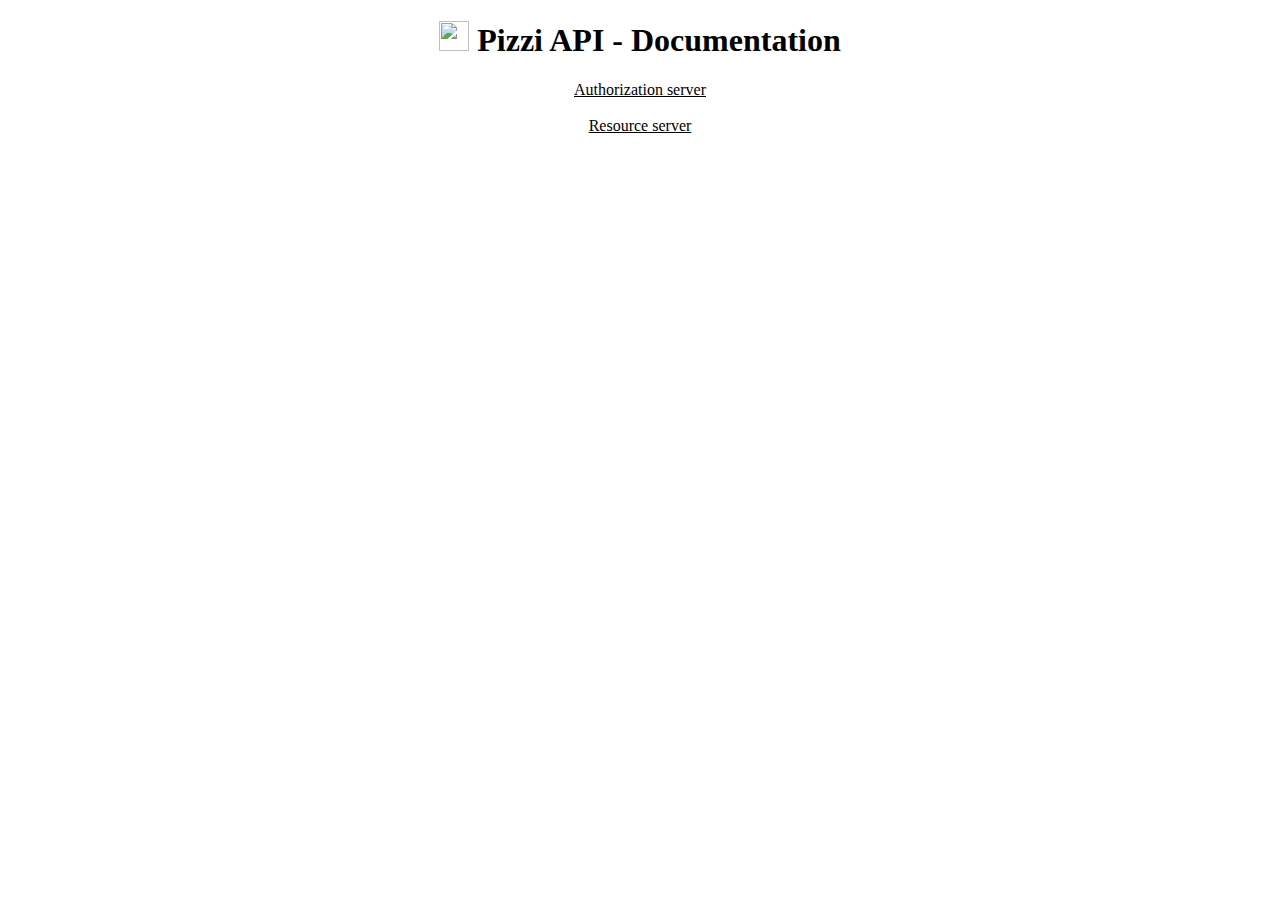
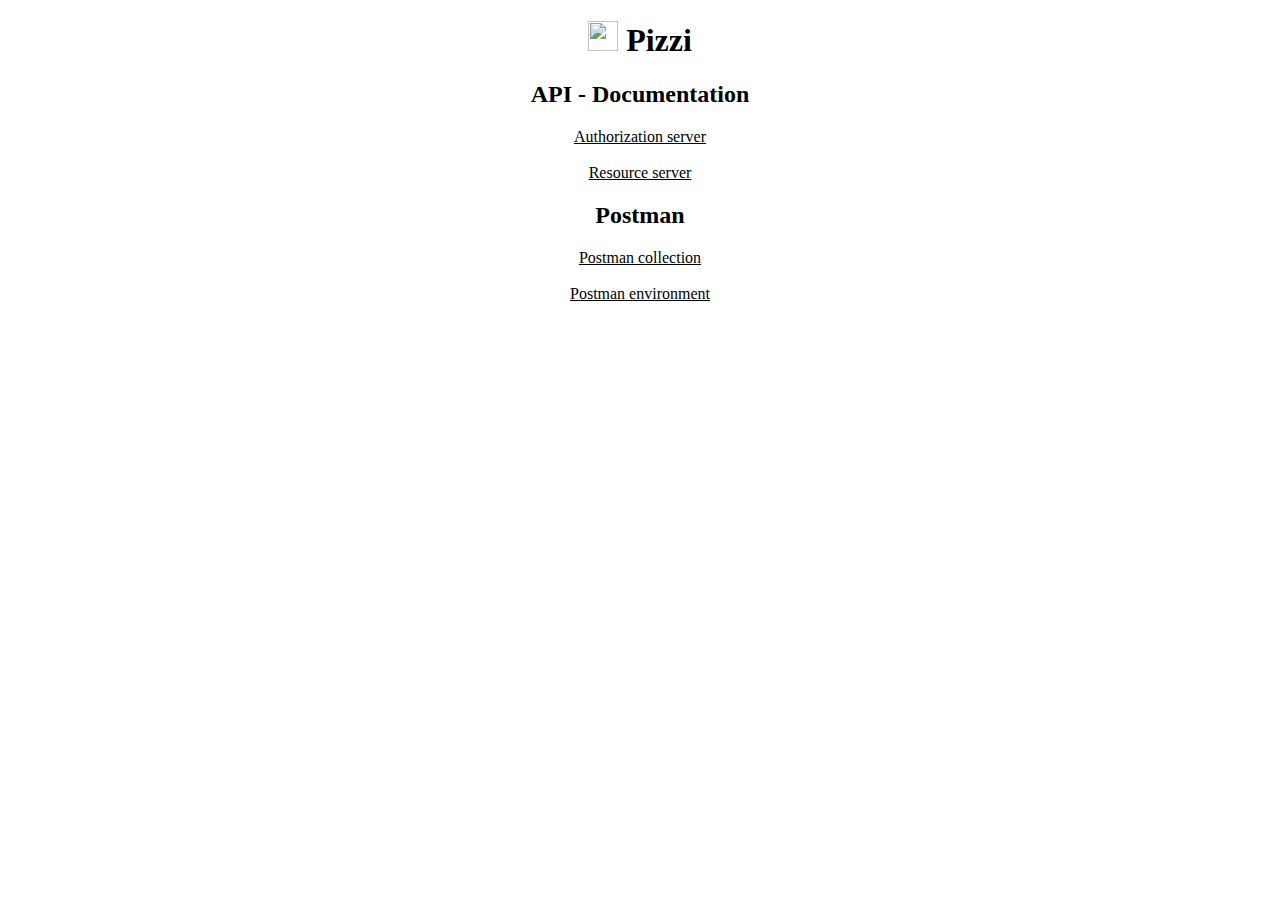
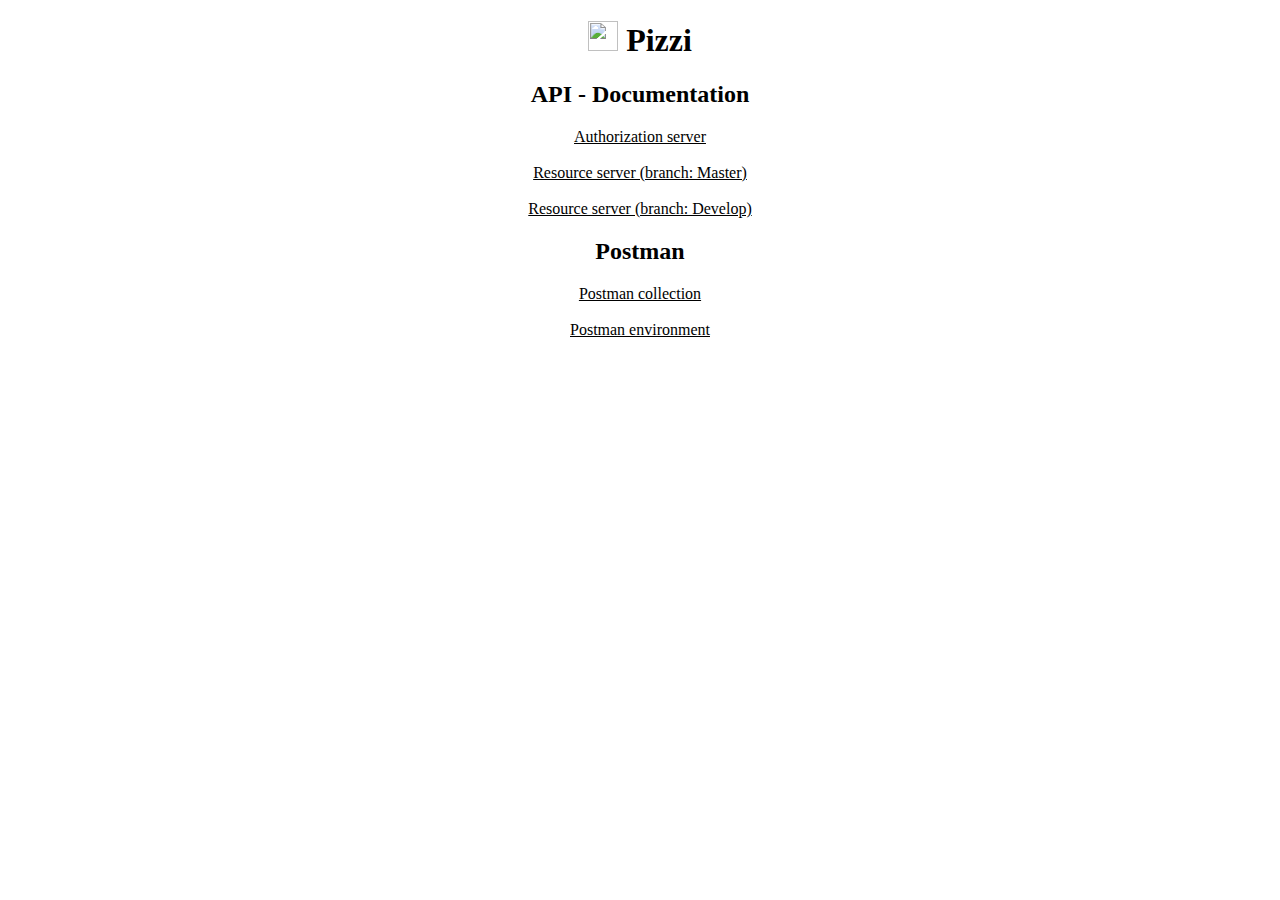
